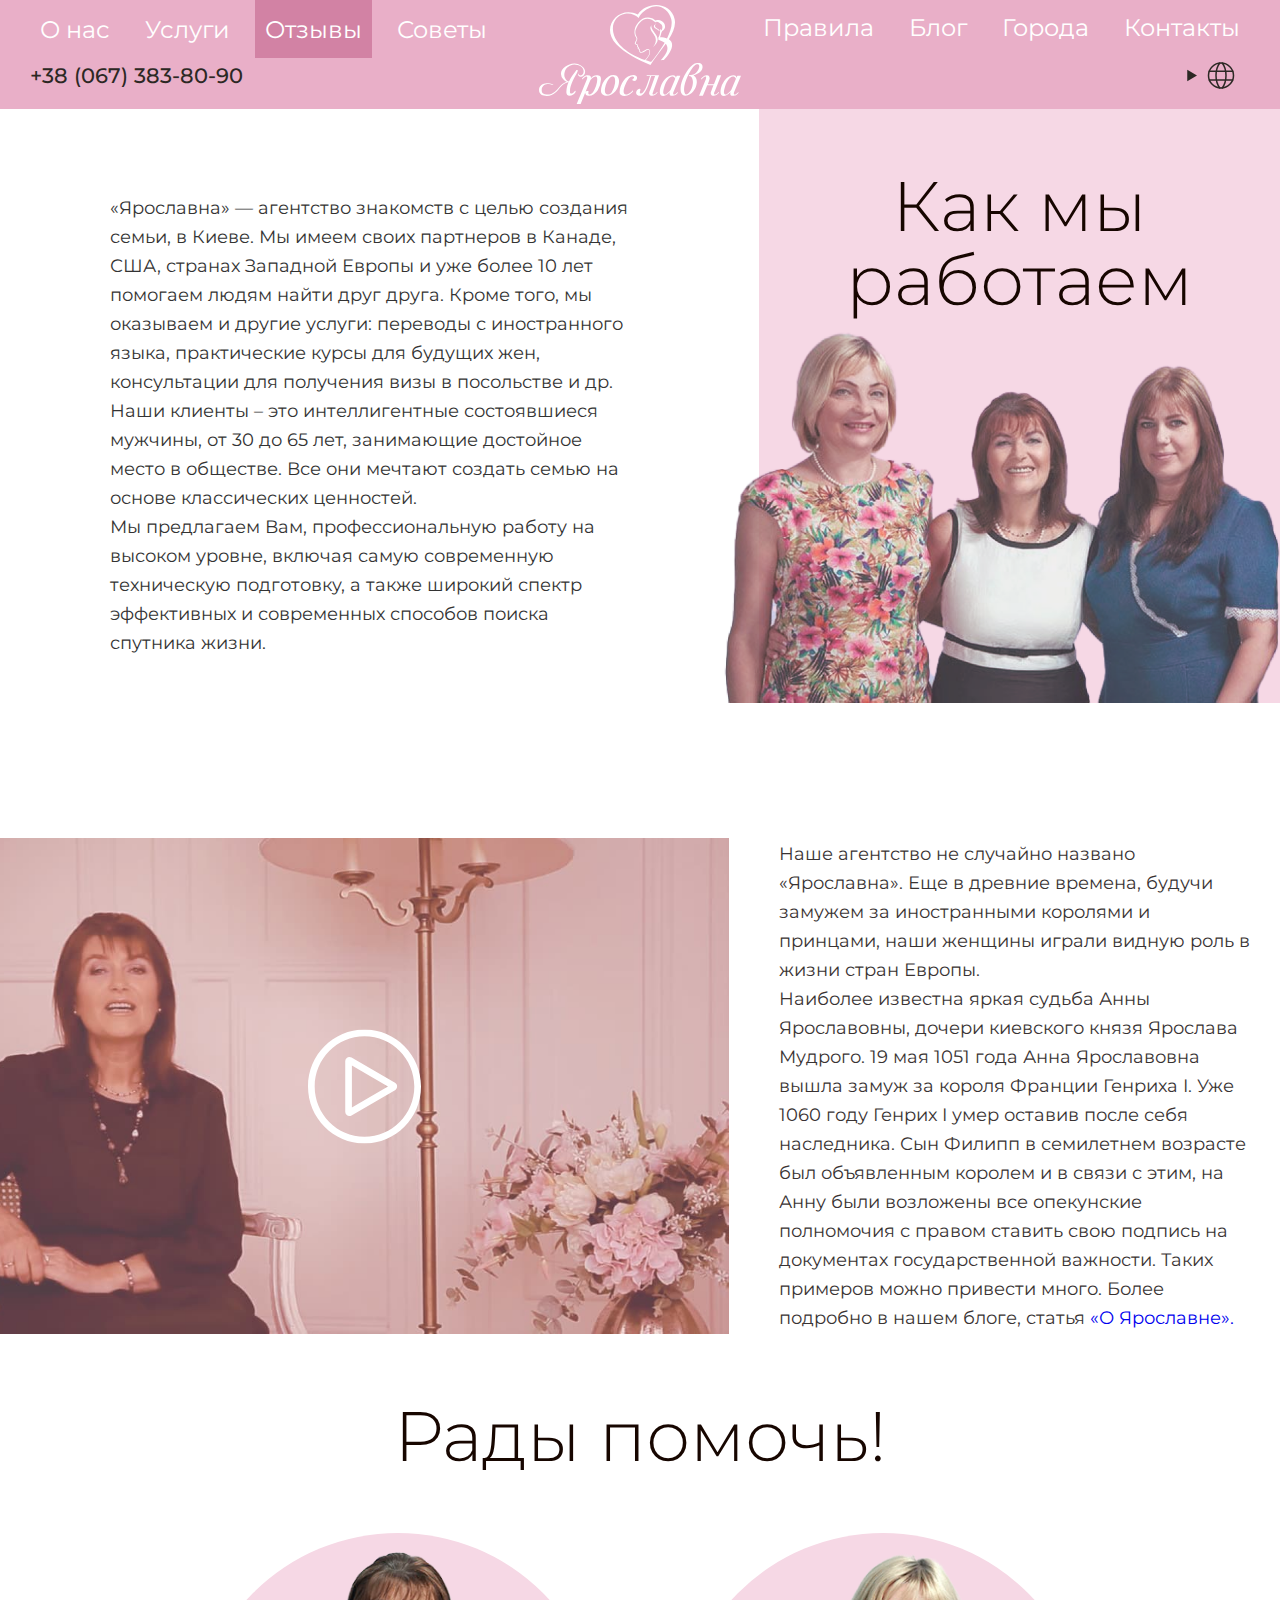
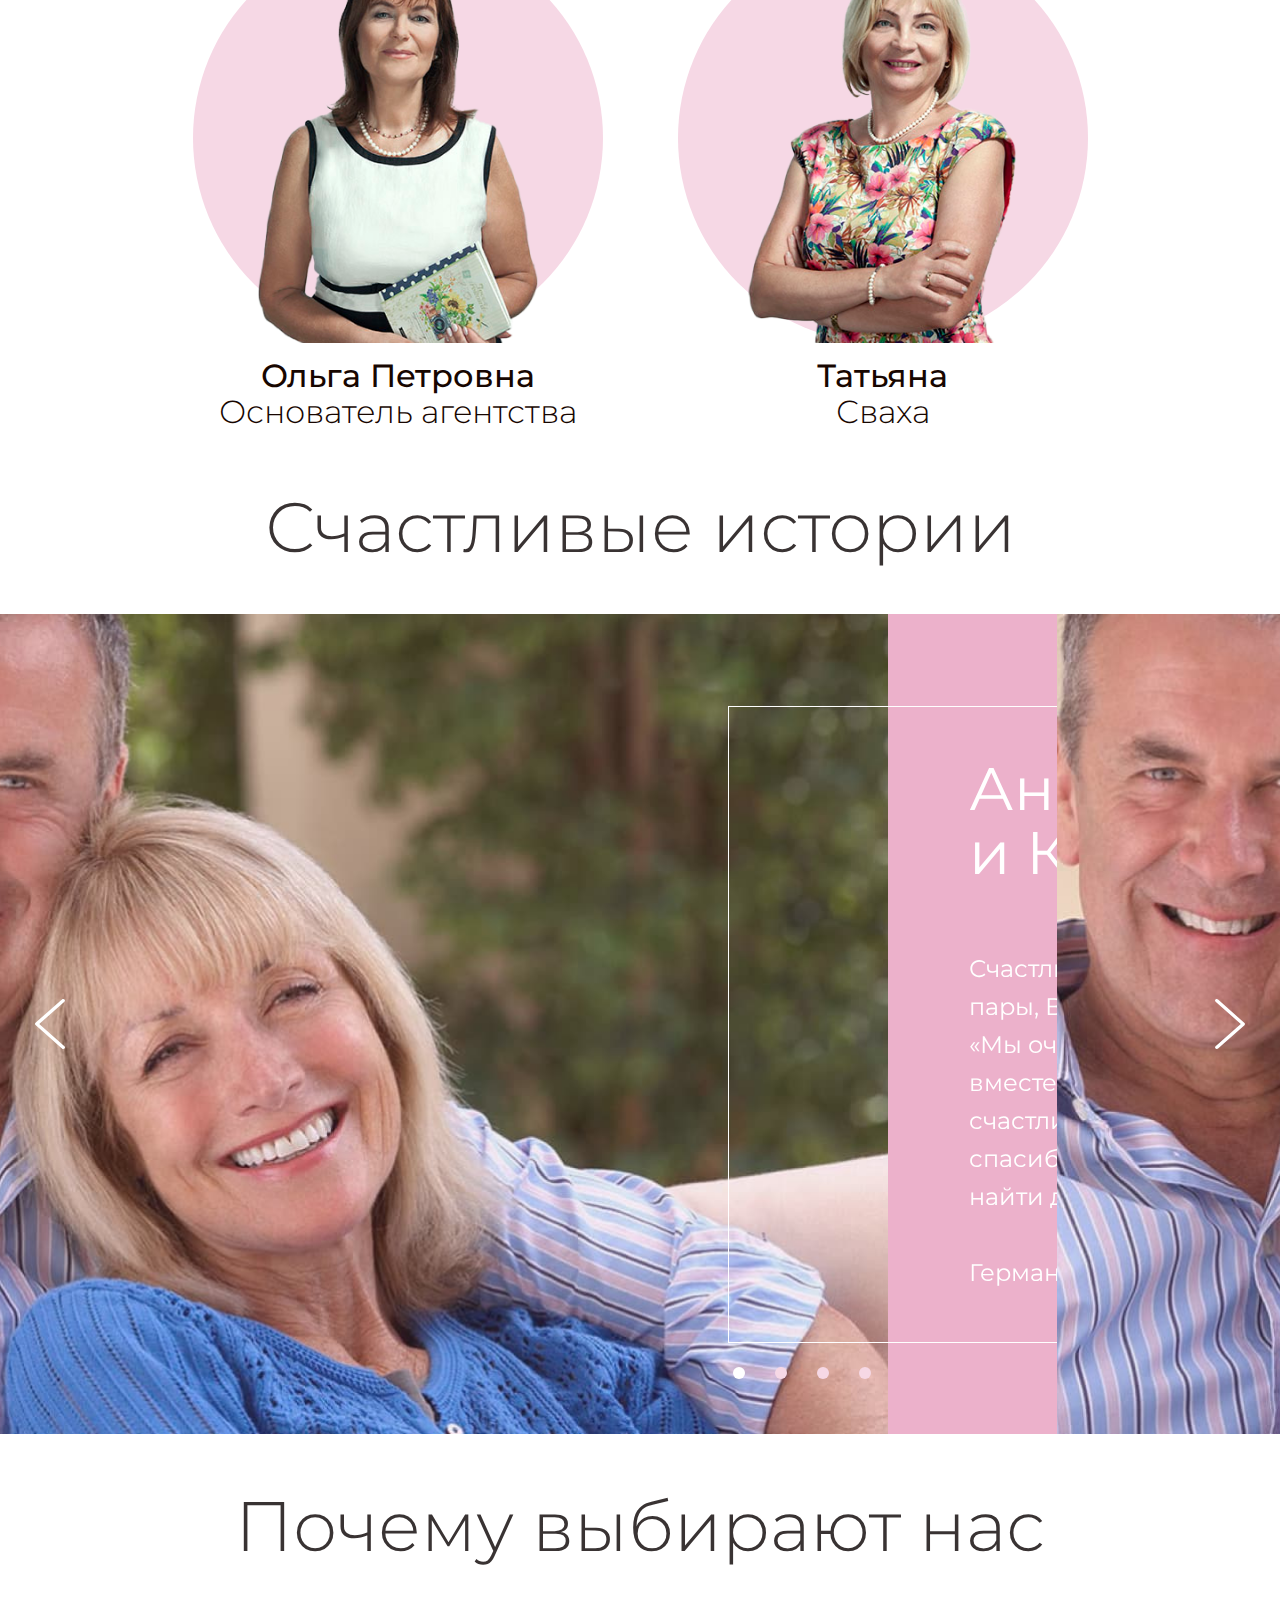
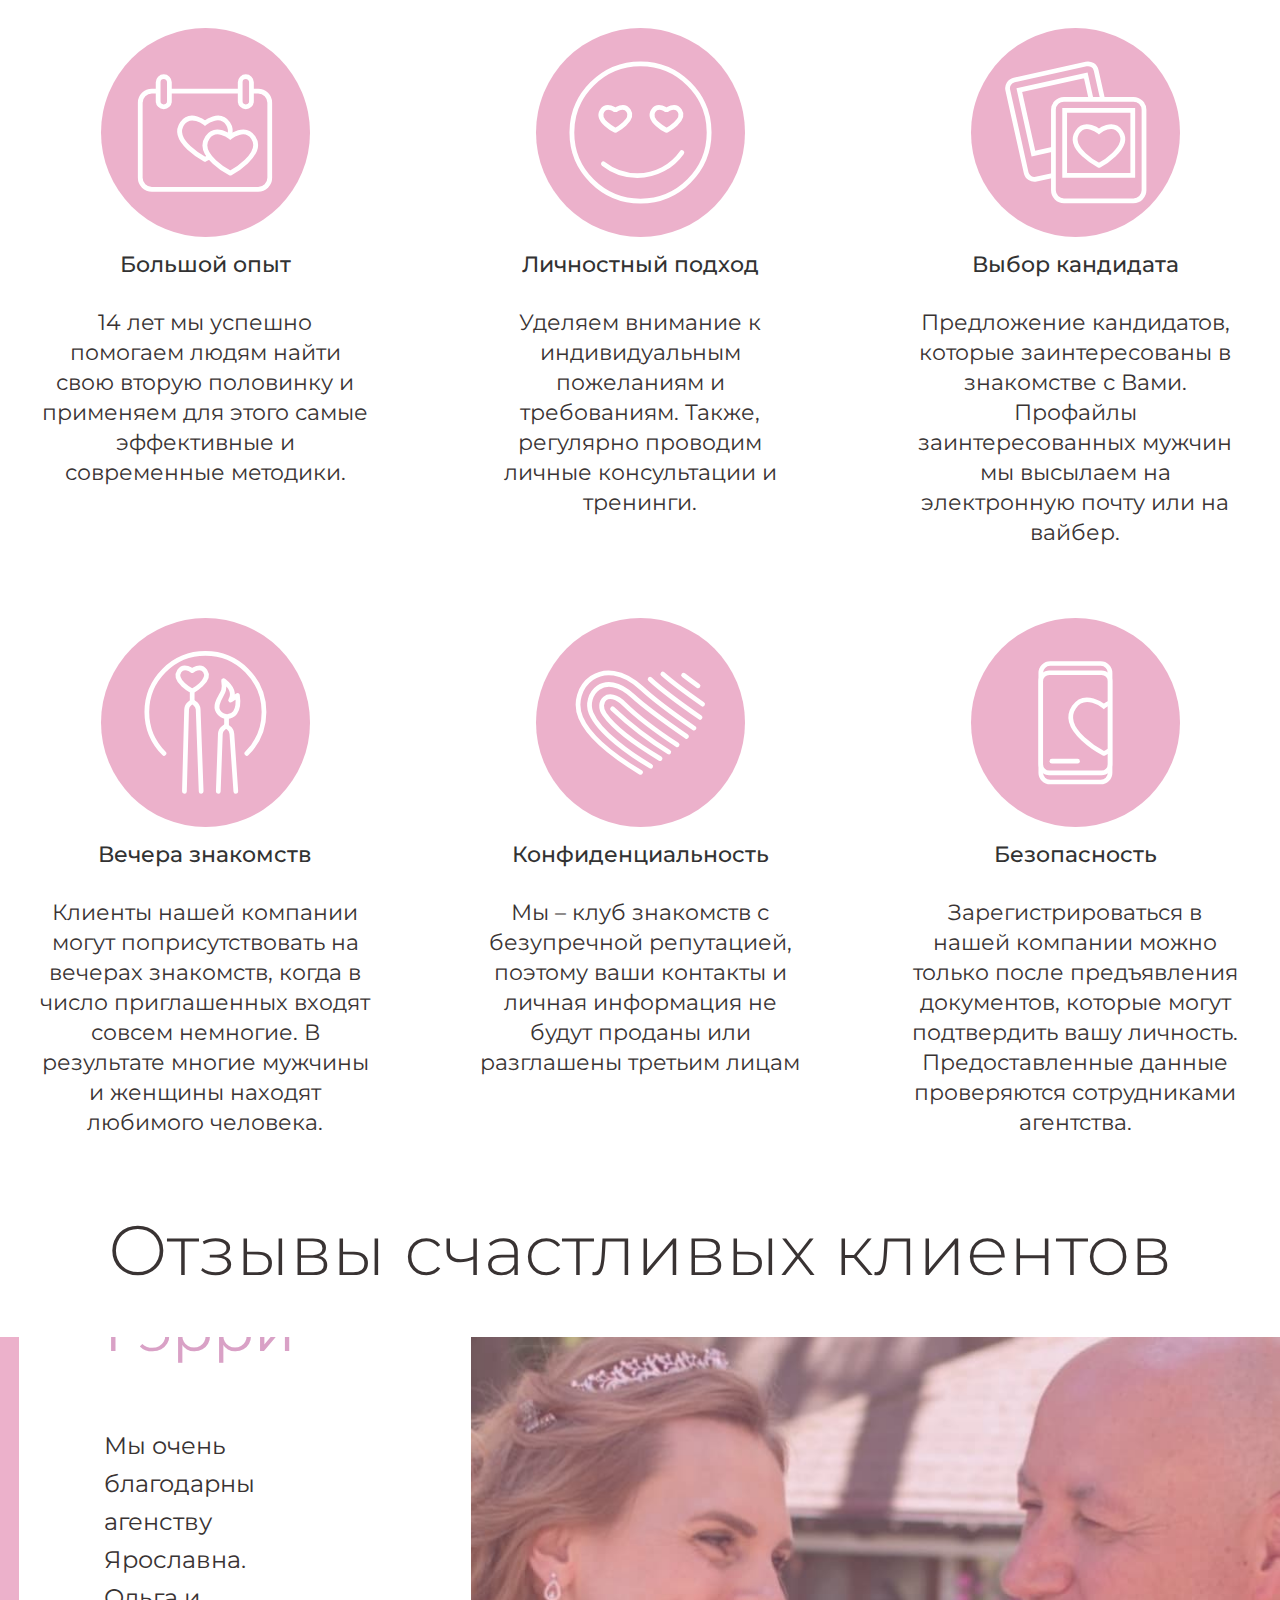
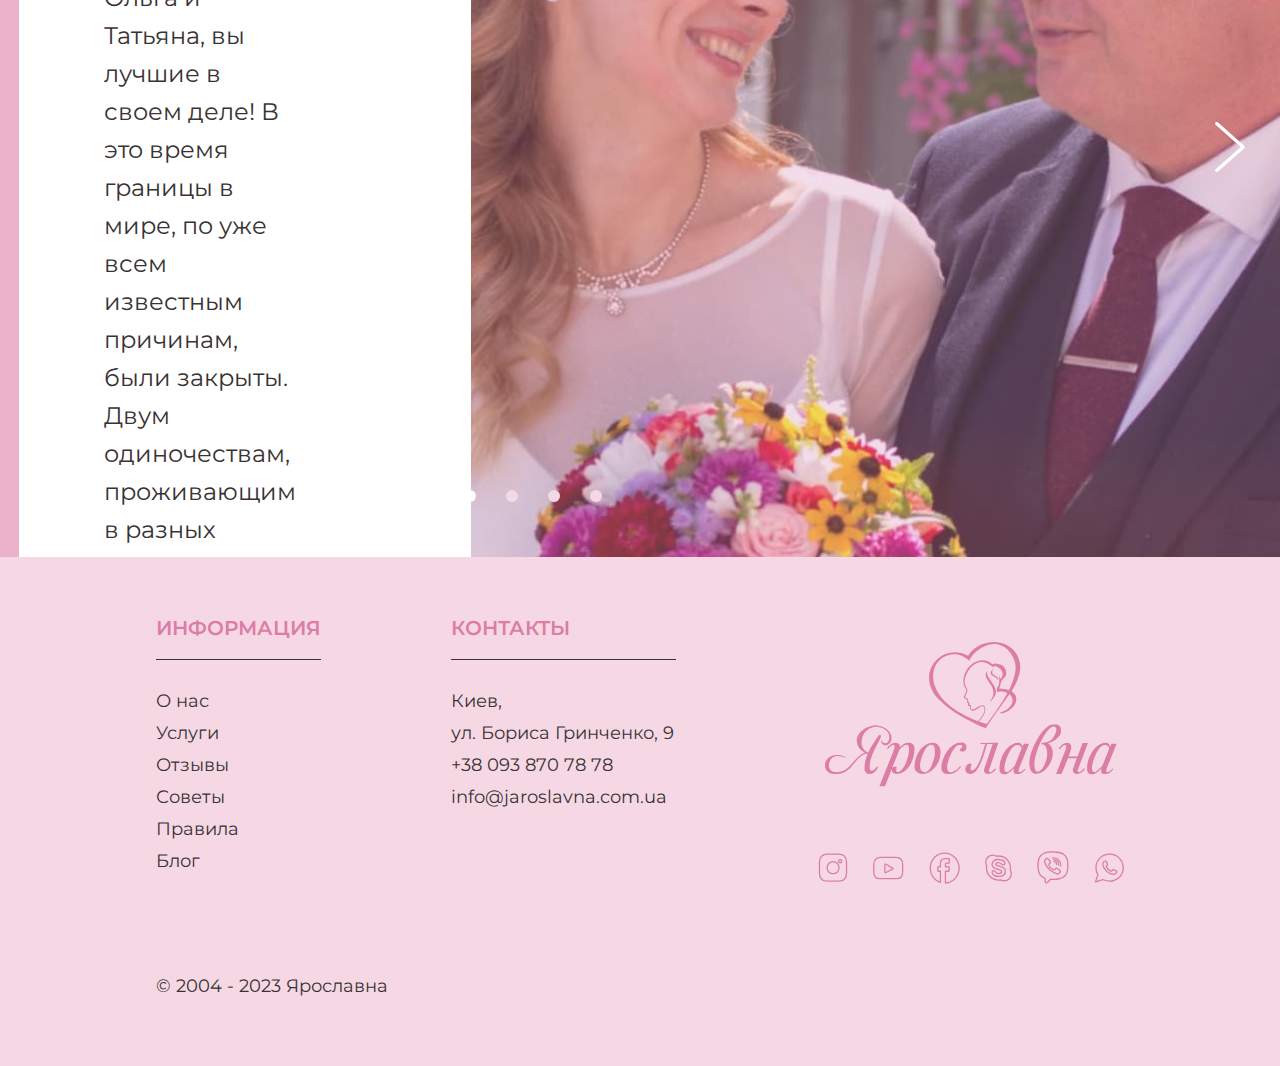
==== about.html @ 1efe4a93 "Add files via upload" ====
<!DOCTYPE html>
<html lang="en">

<head>
    <meta charset="UTF-8">
    <meta http-equiv="X-UA-Compatible" content="IE=edge">
    <meta name="viewport" content="width=device-width, initial-scale=1.0">
    <title>About</title>
    <link rel="preconnect" href="https://fonts.googleapis.com">
    <link rel="preconnect" href="https://fonts.gstatic.com" crossorigin>
    <link href="https://fonts.googleapis.com/css2?family=Montserrat:wght@300;400;500;600&family=Open+Sans&display=swap"
        rel="stylesheet">
    <link rel="stylesheet" href="https://cdn.jsdelivr.net/npm/swiper@8/swiper-bundle.min.css" />
    <link rel="stylesheet" href="https://cdn.jsdelivr.net/npm/@fancyapps/ui@4.0/dist/fancybox.css" />
    <link rel="stylesheet" href="css/style.min.css">
    <link rel="icon" href="images/favicon.svg" type="image/x-icon">
</head>

<body>

    <header class="header">
        <div class="header__inner">
            <div class="header__wrapper">
                <a class="header__phone" href="tel:+380673838090">
                    +38 (067) 383-80-90
                </a>
                <nav class="header__menu menu">
                    <ul class="menu__list">
                        <li class="menu__list-item">
                            <a class="menu__list-link" href="#">
                                О нас
                            </a>
                        </li>
                        <li class="menu__list-item">
                            <a class="menu__list-link" href="#">
                                Услуги
                            </a>
                        </li>
                        <li class="menu__list-item menu__list-item--active">
                            <a class="menu__list-link" href="#">
                                Отзывы
                            </a>
                        </li>
                        <li class="menu__list-item">
                            <a class="menu__list-link" href="#">
                                Советы
                            </a>
                        </li>
                    </ul>
                </nav>
            </div>
            <a class="header__logo logo" href="#">
                <img class="logo__img" src="images/logo.svg" alt="logo">
            </a>
            <div class="header__wrapper">
                <nav class="header__menu menu">
                    <ul class="menu__list">
                        <li class="menu__list-item">
                            <a class="menu__list-link" href="#">
                                Правила
                            </a>
                        </li>
                        <li class="menu__list-item">
                            <a class="menu__list-link" href="#">
                                Блог
                            </a>
                        </li>
                        <li class="menu__list-item">
                            <a class="menu__list-link" href="#">
                                Города
                            </a>
                        </li>
                        <li class="menu__list-item">
                            <a class="menu__list-link" href="#">
                                Контакты
                            </a>
                        </li>
                    </ul>
                </nav>
                <div class="header__lang lang">
                    <div class="lang__top">
                        <svg width="10" height="13" viewBox="0 0 10 13" fill="none" xmlns="http://www.w3.org/2000/svg">
                            <path d="M10 6.5L0.249999 12.1292L0.249999 0.870834L10 6.5Z" fill="#2C2824" />
                        </svg>
                        <svg width="28" height="27" viewBox="0 0 28 27" fill="none" xmlns="http://www.w3.org/2000/svg">
                            <path
                                d="M26.5 13.5C26.5 6.59625 20.9038 1 14 0.999999C7.09625 0.999998 1.5 6.59625 1.5 13.5C1.5 20.4037 7.09625 26 14 26C20.9037 26 26.5 20.4037 26.5 13.5Z"
                                stroke="#2C2824" stroke-width="1.5" stroke-linecap="round" stroke-linejoin="round" />
                            <path
                                d="M12.7499 25.9375C12.7499 25.9375 8.9999 21 8.9999 13.5C8.9999 6 12.7499 1.0625 12.7499 1.0625M15.2499 1.0625C15.2499 1.0625 18.9999 6 18.9999 13.5C18.9999 21 15.2499 25.9375 15.2499 25.9375M25.7124 9.125L2.2874 9.125M25.7124 17.875L2.2874 17.875"
                                stroke="#2C2824" stroke-width="1.5" stroke-linecap="round" stroke-linejoin="round" />
                        </svg>
                    </div>
                </div>
                <button class="header__burger burger">
                    <span></span>
                    <span></span>
                    <span></span>
                </button>
            </div>
        </div>
    </header> 
    <div class="wrapper">
        <main class="main">
            <section class="main__work work">
                <div class="work__inner">
                    <p class="work__text">
                        «Ярославна» — агентство знакомств с целью создания семьи, в Киеве. Мы имеем своих партнеров в
                        Канаде, США, странах Западной Европы и уже более 10 лет помогаем людям найти друг друга. Кроме
                        того, мы оказываем и другие услуги: переводы с иностранного языка, практические курсы для
                        будущих жен, консультации для получения визы в посольстве и др. <br>
                        Наши клиенты – это интеллигентные состоявшиеся мужчины, от 30 до 65 лет, занимающие достойное
                        место в обществе. Все они мечтают создать семью на основе классических ценностей. <br>
                        Мы предлагаем Вам, профессиональную работу на высоком уровне, включая самую современную
                        техническую подготовку, а также широкий спектр эффективных и современных способов поиска
                        спутника жизни.
                    </p>
                    <div class="work__poster work-poster">
                        <h2 class="work-poster__title">
                            Как мы работаем
                        </h2>
                        <div class="work-poster__img">
                            <img class="work-poster__img-image" src="images/work-img.png" alt="img">
                        </div>
                    </div>
                </div>
            </section>
            <section class="main__video video short-video">
                <div class="video__inner">
                    <a class="video__view" data-fancybox
                        href="https://music.youtube.com/watch?v=Ywob-f2T7U4&list=RDAMVMQXDRPtufEbA">
                        <img class="video__view-img" src="images/video-img.jpg" alt="img">
                        <svg width="229" height="231" viewBox="0 0 229 231" fill="none"
                            xmlns="http://www.w3.org/2000/svg">
                            <g id="Layer_1" clip-path="url(#clip0_316_761)">
                                <path id="Vector"
                                    d="M114.5 0V0.0347857C51.2804 0.0347857 0 51.7205 0 115.517C0 179.314 51.2459 231 114.5 231C177.754 231 229 179.314 229 115.517C229 51.7205 177.72 0 114.5 0ZM114.5 217.306C58.8394 217.306 13.5487 171.627 13.5487 115.488C13.5487 59.3501 58.8394 13.6708 114.5 13.6708C170.161 13.6708 215.451 59.3501 215.451 115.488C215.451 171.627 170.161 217.306 114.5 217.306ZM176.334 108.027L88.2304 56.7296C86.845 55.918 85.3965 55.5585 83.9824 55.5585C79.539 55.5585 75.4519 59.1588 75.4519 64.1564V166.786C75.4519 171.818 79.539 175.389 83.9824 175.389C85.3965 175.389 86.845 175.03 88.2304 174.218L176.334 122.921C182.031 119.611 182.031 111.332 176.334 108.021V108.027ZM88.9719 158.054V72.9281L162.079 115.488L88.9719 158.049V158.054Z"
                                    fill="white" />
                            </g>
                            <defs>
                                <clipPath id="clip0_316_761">
                                    <rect width="229" height="231" fill="white" />
                                </clipPath>
                            </defs>
                        </svg>
                    </a>
                    <p class="video__text">
                        Наше агентство не случайно названо «Ярославна». Еще в древние времена, будучи замужем за
                        иностранными королями и принцами, наши женщины играли видную роль в жизни стран Европы. <br>
                        Наиболее известна яркая судьба Анны Ярославовны, дочери киевского князя Ярослава Мудрого. 19 мая
                        1051 года Анна Ярославовна вышла замуж за короля Франции Генриха I. Уже 1060 году Генрих I умер
                        оставив после себя наследника. Сын Филипп в семилетнем возрасте был объявленным королем и в
                        связи с этим, на Анну были возложены все опекунские полномочия с правом ставить свою подпись на
                        документах государственной важности.
                        Таких примеров можно привести много. Более подробно в нашем блоге, статья
                        <a href="#">
                            «О Ярославне».
                        </a>
                    </p>
                </div>
            </section> 
            <section class="main__team team">
                <h2 class="team__title">
                    Рады помочь!
                </h2>
                <div class="team__inner">
                    <div class="team__item team-item">
                        <div class="team-item__img">
                            <img class="team-item__img-image" src="images/team-img-1.png" alt="img">
                        </div>
                        <p class="team-item__text">
                            Ольга Петровна
                        </p>
                        <p class="team-item__subtext">
                            Основатель агентства
                        </p>
                    </div>
                    <div class="team__item team-item">
                        <div class="team-item__img">
                            <img class="team-item__img-image" src="images/team-img-2.png" alt="img">
                        </div>
                        <p class="team-item__text">
                            Татьяна
                        </p>
                        <p class="team-item__subtext">
                            Сваха
                        </p>
                    </div>
                </div>
            </section> 
            <section class="main__recalls recalls history-recalls">
                <h2 class="recalls__title">
                    Счастливые истории
                </h2>
                <div class="recalls__inner">
                    <div class="recalls__swiper recalls-swiper recalls-swiper2 swiper">
                        <div class="swiper-wrapper">
                            <div class="recalls-swiper__slide recalls-slide swiper-slide">
                                <div class="recalls-slide__img">
                                    <img class="recalls-slide__img-image" src="images/recalls-swiper-img-2.jpg"
                                        alt="img">
                                </div>
                                <div class="recalls-slide__box">
                                    <p class="recalls-slide__box-text">
                                        Анастасия и Карло
                                    </p>
                                    <p class="recalls-slide__box-subtext">
                                        Счастливый отзыв нашей пары, Великобритания «Мы очень счастливы вместе и
                                        чувствуем себя счастливыми с Сержем, спасибо, что помогли нам найти друг друга.»
                                        <br> <br>
                                        Германия
                                    </p>
                                </div>
                            </div>
                            <div class="recalls-swiper__slide recalls-slide swiper-slide">
                                <div class="recalls-slide__img">
                                    <img class="recalls-slide__img-image" src="images/recalls-swiper-img-2.jpg"
                                        alt="img">
                                </div>
                                <div class="recalls-slide__box">
                                    <p class="recalls-slide__box-text">
                                        Анастасия и Карло
                                    </p>
                                    <p class="recalls-slide__box-subtext">
                                        Счастливый отзыв нашей пары, Великобритания «Мы очень счастливы вместе и
                                        чувствуем себя счастливыми с Сержем, спасибо, что помогли нам найти друг друга.»
                                        <br> <br>
                                        Германия
                                    </p>
                                </div>
                            </div>
                            <div class="recalls-swiper__slide recalls-slide swiper-slide">
                                <div class="recalls-slide__img">
                                    <img class="recalls-slide__img-image" src="images/recalls-swiper-img-2.jpg"
                                        alt="img">
                                </div>
                                <div class="recalls-slide__box">
                                    <p class="recalls-slide__box-text">
                                        Анастасия и Карло
                                    </p>
                                    <p class="recalls-slide__box-subtext">
                                        Счастливый отзыв нашей пары, Великобритания «Мы очень счастливы вместе и
                                        чувствуем себя счастливыми с Сержем, спасибо, что помогли нам найти друг друга.»
                                        <br> <br>
                                        Германия
                                    </p>
                                </div>
                            </div>
                            <div class="recalls-swiper__slide recalls-slide swiper-slide">
                                <div class="recalls-slide__img">
                                    <img class="recalls-slide__img-image" src="images/recalls-swiper-img-2.jpg"
                                        alt="img">
                                </div>
                                <div class="recalls-slide__box">
                                    <p class="recalls-slide__box-text">
                                        Анастасия и Карло
                                    </p>
                                    <p class="recalls-slide__box-subtext">
                                        Счастливый отзыв нашей пары, Великобритания «Мы очень счастливы вместе и
                                        чувствуем себя счастливыми с Сержем, спасибо, что помогли нам найти друг друга.»
                                        <br> <br>
                                        Германия
                                    </p>
                                </div>
                            </div>
                        </div>
                        <div class="recalls-swiper__pagination recalls-swiper__pagination2  swiper-pagination"></div>
                        <div class="recalls-swiper__prev recalls-swiper__prev2">
                            <svg width="12" height="20" viewBox="0 0 12 20" fill="none"
                                xmlns="http://www.w3.org/2000/svg">
                                <g clip-path="url(#clip0_539_327)">
                                    <path
                                        d="M0.735343 20.0002C0.450095 20.0006 0.192518 19.8486 0.083349 19.6149C-0.0258197 19.3813 0.0345501 19.1124 0.236789 18.9341L10.3029 10.0124L0.236789 1.0908C0.0919014 0.977097 0.00688063 0.815243 0.000340568 0.643578C-0.00569641 0.471914 0.0687596 0.306046 0.205095 0.184321C0.341933 0.0625952 0.529079 -0.00384114 0.722262 0.00017179C0.915949 0.0046306 1.09857 0.0790928 1.22836 0.207061L11.7931 9.57057C11.9254 9.68739 11.9998 9.84657 11.9998 10.0124C11.9998 10.1783 11.9254 10.3375 11.7931 10.4543L1.22836 19.8178C1.09756 19.9342 0.920476 19.9993 0.735343 20.0002Z"
                                        fill="#fff" />
                                </g>
                                <defs>
                                    <clipPath id="clip0_539_327">
                                        <rect width="12" height="20" fill="white" />
                                    </clipPath>
                                </defs>
                            </svg>
                        </div>
                        <div class="recalls-swiper__next recalls-swiper__next2">
                            <svg width="12" height="20" viewBox="0 0 12 20" fill="none"
                                xmlns="http://www.w3.org/2000/svg">
                                <g clip-path="url(#clip0_539_327)">
                                    <path
                                        d="M0.735343 20.0002C0.450095 20.0006 0.192518 19.8486 0.083349 19.6149C-0.0258197 19.3813 0.0345501 19.1124 0.236789 18.9341L10.3029 10.0124L0.236789 1.0908C0.0919014 0.977097 0.00688063 0.815243 0.000340568 0.643578C-0.00569641 0.471914 0.0687596 0.306046 0.205095 0.184321C0.341933 0.0625952 0.529079 -0.00384114 0.722262 0.00017179C0.915949 0.0046306 1.09857 0.0790928 1.22836 0.207061L11.7931 9.57057C11.9254 9.68739 11.9998 9.84657 11.9998 10.0124C11.9998 10.1783 11.9254 10.3375 11.7931 10.4543L1.22836 19.8178C1.09756 19.9342 0.920476 19.9993 0.735343 20.0002Z"
                                        fill="#fff" />
                                </g>
                                <defs>
                                    <clipPath id="clip0_539_327">
                                        <rect width="12" height="20" fill="white" />
                                    </clipPath>
                                </defs>
                            </svg>
                        </div>
                    </div>
                </div>
            </section>
            <section class="main__advantages advantages">
                <h2 class="advantages__title">
                    Почему выбирают нас
                </h2>
                <div class="advantages__inner">
                    <div class="advantages__item advantages-item">
                        <div class="advantages-item__icon">
                            <svg width="143" height="124" viewBox="0 0 143 124" fill="none"
                                xmlns="http://www.w3.org/2000/svg">
                                <path
                                    d="M120.659 17.9385H127.361C134.111 17.9385 139.581 23.4092 139.581 30.1588V109.104C139.581 115.854 134.111 121.324 127.361 121.324H15.6344C8.8848 121.324 3.41406 115.854 3.41406 109.104V30.1588C3.41406 23.4092 8.8848 17.9385 15.6344 17.9385H22.3624"
                                    stroke="white" stroke-width="5" stroke-miterlimit="10"></path>
                                <path d="M34.1348 17.9385H108.528" stroke="white" stroke-width="5"
                                    stroke-miterlimit="10"></path>
                                <path
                                    d="M34.0619 8.72646C34.0619 5.45865 31.4133 2.80957 28.1462 2.80957C24.879 2.80957 22.2305 5.45865 22.2305 8.72646V28.5099C22.2305 31.7777 24.879 34.4268 28.1462 34.4268C31.4133 34.4268 34.0619 31.7777 34.0619 28.5099V8.72646Z"
                                    stroke="white" stroke-width="5" stroke-miterlimit="10"></path>
                                <path
                                    d="M120.341 8.72646C120.341 5.45865 117.693 2.80957 114.425 2.80957C111.158 2.80957 108.51 5.45865 108.51 8.72646V28.5099C108.51 31.7777 111.158 34.4268 114.425 34.4268C117.693 34.4268 120.341 31.7777 120.341 28.5099V8.72646Z"
                                    stroke="white" stroke-width="5" stroke-miterlimit="10"></path>
                                <path
                                    d="M98.2314 104.256C98.2314 104.256 134.339 84.6489 122.283 66.8195C113.479 53.7975 98.0716 66.1204 98.0716 66.1204C98.0716 66.1204 82.8046 53.8739 74.0199 66.8195C61.4918 85.2835 98.0716 104.256 98.0716 104.256H98.2314Z"
                                    stroke="white" stroke-width="5" stroke-miterlimit="10"></path>
                                <path
                                    d="M97.0951 65.405C98.7246 61.1057 98.6864 56.594 95.7089 52.1874C86.9051 39.1654 71.4974 51.4883 71.4974 51.4883C71.4974 51.4883 56.2303 39.2418 47.4457 52.1874C34.9176 70.6514 71.4974 89.6237 71.4974 89.6237H71.6572C71.6572 89.6237 73.4943 88.6264 76.2022 86.8752"
                                    stroke="white" stroke-width="5" stroke-miterlimit="10"></path>
                            </svg>
                        </div>
                        <h3 class="advantages-item__title">
                            Большой опыт
                        </h3>
                        <p class="advantages-item__text">
                            14 лет мы успешно помогаем людям найти свою вторую половинку и применяем для этого самые
                            эффективные и современные методики.
                        </p>
                    </div>
                    <div class="advantages__item advantages-item">
                        <div class="advantages-item__icon">
                            <svg width="149" height="149" viewBox="0 0 149 149" fill="none"
                                xmlns="http://www.w3.org/2000/svg">
                                <path
                                    d="M74.5 146C113.988 146 146 113.988 146 74.5C146 35.0116 113.988 3 74.5 3C35.0116 3 3 35.0116 3 74.5C3 113.988 35.0116 146 74.5 146Z"
                                    stroke="white" stroke-width="5" stroke-linecap="round" stroke-linejoin="bevel">
                                </path>
                                <path
                                    d="M117.578 95.373C107.469 109.854 90.4595 119.354 71.1804 119.354C57.7973 119.354 45.5112 114.776 35.8633 107.134"
                                    stroke="white" stroke-width="5" stroke-linecap="round" stroke-linejoin="bevel">
                                </path>
                                <path
                                    d="M48.3882 72.2792C48.3882 72.2792 68.8254 61.4472 62.0045 51.5991C57.0223 44.4052 48.295 51.2104 48.295 51.2104C48.295 51.2104 39.6524 44.4466 34.6787 51.5991C27.5867 61.8027 48.295 72.2792 48.295 72.2792H48.3882Z"
                                    stroke="white" stroke-width="5" stroke-linecap="round" stroke-linejoin="bevel">
                                </path>
                                <path
                                    d="M101.679 72.2792C101.679 72.2792 122.116 61.4472 115.296 51.5991C110.313 44.4052 101.586 51.2104 101.586 51.2104C101.586 51.2104 92.9435 44.4466 87.9697 51.5991C80.8777 61.8027 101.586 72.2792 101.586 72.2792H101.679Z"
                                    stroke="white" stroke-width="5" stroke-linecap="round" stroke-linejoin="bevel">
                                </path>
                            </svg>
                        </div>
                        <h3 class="advantages-item__title">
                            Личностный подход
                        </h3>
                        <p class="advantages-item__text">
                            Уделяем внимание к индивидуальным пожеланиям и требованиям. Также, регулярно проводим личные
                            консультации и тренинги.
                        </p>
                    </div>
                    <div class="advantages__item advantages-item">
                        <div class="advantages-item__icon">
                            <svg width="149" height="150" viewBox="0 0 149 150" fill="none"
                                xmlns="http://www.w3.org/2000/svg">
                                <path
                                    d="M99.2655 109.506C99.2655 109.506 133.059 91.1561 121.776 74.4671C113.535 62.2802 99.1152 73.811 99.1152 73.811C99.1152 73.811 84.8263 62.3494 76.6047 74.4671C64.8783 91.7502 99.1152 109.506 99.1152 109.506H99.2655Z"
                                    stroke="white" stroke-width="5" stroke-miterlimit="10"></path>
                                <path
                                    d="M135.292 40.1897H62.4141C56.3001 40.1897 51.3438 45.146 51.3438 51.26V135.671C51.3438 141.785 56.3001 146.742 62.4141 146.742H135.292C141.406 146.742 146.362 141.785 146.362 135.671V51.26C146.362 45.146 141.406 40.1897 135.292 40.1897Z"
                                    stroke="white" stroke-width="5" stroke-miterlimit="10"></path>
                                <path d="M134.576 51.7229H63.125V119.915H134.576V51.7229Z" stroke="white"
                                    stroke-width="5" stroke-miterlimit="10"></path>
                                <path
                                    d="M51.3882 119.915L33.3035 123.938C28.5318 124.999 23.8031 121.991 22.7414 117.219L3.44946 30.4912C2.38776 25.7195 5.39631 20.9908 10.168 19.9291L85.6394 3.13989C90.4111 2.07819 95.1399 5.08673 96.2016 9.85842L102.949 40.1897"
                                    stroke="white" stroke-width="5" stroke-miterlimit="10"></path>
                                <path
                                    d="M51.3423 92.4449L30.3398 97.1163L15.5332 30.5513L85.2786 15.0361L90.8758 40.1901"
                                    stroke="white" stroke-width="5" stroke-miterlimit="10"></path>
                            </svg>
                        </div>
                        <h3 class="advantages-item__title">
                            Выбор кандидата
                        </h3>
                        <p class="advantages-item__text">
                            Предложение кандидатов, которые заинтересованы в знакомстве с Вами. Профайлы
                            заинтересованных мужчин мы высылаем на электронную почту или на вайбер.
                        </p>
                    </div>
                    <div class="advantages__item advantages-item">
                        <div class="advantages-item__icon">
                            <svg width="130" height="152" viewBox="0 0 130 152" fill="none"
                                xmlns="http://www.w3.org/2000/svg">
                                <path
                                    d="M51.0195 42.7671C51.0195 42.7671 71.4245 31.6861 64.6117 21.611C59.6361 14.2517 50.929 21.2154 50.929 21.2154C50.929 21.2154 42.3006 14.2936 37.3368 21.611C30.2557 32.0466 50.929 42.7671 50.929 42.7671H51.0195Z"
                                    stroke="white" stroke-width="5" stroke-linecap="round" stroke-linejoin="round">
                                </path>
                                <path
                                    d="M42.7207 148.736L45.0475 62.0979C45.2152 59.7392 46.3501 57.5566 48.1841 56.0629L50.9317 53.8232L53.5552 55.6337C55.7111 57.1207 57.0689 59.5096 57.2416 62.1214L60.4117 148.736"
                                    stroke="white" stroke-width="5" stroke-linecap="round" stroke-linejoin="round">
                                </path>
                                <path d="M50.9297 52.7817V44.7686" stroke="white" stroke-width="5"
                                    stroke-linecap="round" stroke-linejoin="round"></path>
                                <path
                                    d="M78.5195 148.736L80.6871 87.9348C80.8547 85.5761 81.9897 83.3935 83.8236 81.8998L86.5712 79.6602L89.1948 81.4707C91.3506 82.9576 92.7085 85.3465 92.8812 87.9583L97.0437 148.736"
                                    stroke="white" stroke-width="5" stroke-linecap="round" stroke-linejoin="round">
                                </path>
                                <path
                                    d="M78.2977 64.12C73.6491 56.3499 82.8072 47.2605 84.1249 41.9178C85.1508 37.757 84.1249 31.7891 84.1249 31.7891C93.6837 39.3345 95.0868 46.5665 91.5479 52.3953L98.7631 47.3996C101.516 66.1383 92.9746 69.7359 87.8012 69.6705C84.7351 69.6319 80.8459 68.383 78.2961 64.12H78.2977Z"
                                    stroke="white" stroke-width="5" stroke-linecap="round" stroke-linejoin="round">
                                </path>
                                <path d="M87.2461 78.6189V70.6057" stroke="white" stroke-width="5"
                                    stroke-linecap="round" stroke-linejoin="round"></path>
                                <path
                                    d="M21.1352 108.695C9.93021 97.4915 3 82.0134 3 64.9159C3 30.7208 30.7208 3 64.9159 3C99.1109 3 126.83 30.7208 126.83 64.9142C126.83 82.0117 119.9 97.4898 108.695 108.695"
                                    stroke="white" stroke-width="5" stroke-linecap="round" stroke-linejoin="round">
                                </path>
                            </svg>
                        </div>
                        <h3 class="advantages-item__title">
                            Вечера знакомств
                        </h3>
                        <p class="advantages-item__text">
                            Клиенты нашей компании могут поприсутствовать на вечерах знакомств, когда в число
                            приглашенных входят совсем немногие. В результате многие мужчины и женщины находят любимого
                            человека.
                        </p>
                    </div>
                    <div class="advantages__item advantages-item">
                        <div class="advantages-item__icon">
                            <svg width="138" height="111" viewBox="0 0 138 111" fill="none"
                                xmlns="http://www.w3.org/2000/svg">
                                <path
                                    d="M107.704 79.0654C84.8778 64.0582 66.4492 50.2572 51.9123 36.0258C34.2224 18.7098 21.8297 34.0078 31.0052 46.9745C39.58 59.0916 61.2579 76.753 89.6951 93.6631"
                                    stroke="white" stroke-width="5" stroke-linecap="round" stroke-linejoin="round">
                                </path>
                                <path
                                    d="M117.652 70.2559C94.5237 54.2368 75.8779 41.3363 61.2295 27.7202C30.0927 -1.22584 8.83425 26.7802 16.7724 45.5893C25.4152 66.0633 58.0463 89.0235 79.7431 101.716"
                                    stroke="white" stroke-width="5" stroke-linecap="round" stroke-linejoin="round">
                                </path>
                                <path d="M129.809 16.7492C124.17 12.702 119.116 8.96809 114.527 5.42676" stroke="white"
                                    stroke-width="5" stroke-linecap="round" stroke-linejoin="round"></path>
                                <path d="M134.653 36.1207C116.706 23.6052 103.403 13.7816 92.5801 4.29395"
                                    stroke="white" stroke-width="5" stroke-linecap="round" stroke-linejoin="round">
                                </path>
                                <path d="M131.956 50.1139C108.848 34.108 92.3922 22.0362 79.1758 9.75098" stroke="white"
                                    stroke-width="5" stroke-linecap="round" stroke-linejoin="round"></path>
                                <path
                                    d="M125.432 61.443C101.831 45.1143 84.4228 32.4176 70.2996 19.2886C28.7386 -19.347 -7.51401 18.8167 5.80064 50.3603C15.2633 72.7768 46.1696 94.4854 68.9848 108.239"
                                    stroke="white" stroke-width="5" stroke-linecap="round" stroke-linejoin="round">
                                </path>
                                <path d="M39.4434 41.0596C52.0382 52.8898 69.9208 69.1241 98.8889 86.6156"
                                    stroke="white" stroke-width="5" stroke-linecap="round" stroke-linejoin="round">
                                </path>
                            </svg>
                        </div>
                        <h3 class="advantages-item__title">
                            Конфиденциальность
                        </h3>
                        <p class="advantages-item__text">
                            Мы – клуб знакомств с безупречной репутацией, поэтому ваши контакты и личная информация не
                            будут проданы или разглашены третьим лицам
                        </p>
                    </div>
                    <div class="advantages__item advantages-item">
                        <div class="advantages-item__icon">
                            <svg width="82" height="136" viewBox="0 0 82 136" fill="none"
                                xmlns="http://www.w3.org/2000/svg">
                                <path
                                    d="M78.8302 45.5193C74.728 47.4851 71.9538 49.7016 71.9538 49.7016C71.9538 49.7016 51.2587 33.1006 39.3515 50.6504C22.3693 75.6784 71.9538 101.394 71.9538 101.394H72.1705C72.1705 101.394 74.71 100.014 78.441 97.5992"
                                    stroke="white" stroke-width="5" stroke-miterlimit="10"></path>
                                <path
                                    d="M68.5939 3H13.2302C7.58023 3 3 7.58023 3 13.2302V122.353C3 128.003 7.58023 132.583 13.2302 132.583H68.5939C74.2439 132.583 78.8241 128.003 78.8241 122.353V13.2302C78.8241 7.58023 74.2439 3 68.5939 3Z"
                                    stroke="white" stroke-width="5" stroke-miterlimit="10"></path>
                                <path
                                    d="M69.4183 13.0293H12.4058C7.21112 13.0293 3 17.2404 3 22.4351V113.147C3 118.342 7.21112 122.553 12.4058 122.553H69.4183C74.613 122.553 78.8241 118.342 78.8241 113.147V22.4351C78.8241 17.2404 74.613 13.0293 69.4183 13.0293Z"
                                    stroke="white" stroke-width="5" stroke-miterlimit="10"></path>
                                <path d="M15.1699 109.716H43.2529" stroke="white" stroke-width="5"
                                    stroke-linecap="round" stroke-linejoin="round"></path>
                            </svg>
                        </div>
                        <h3 class="advantages-item__title">
                            Безопасность
                        </h3>
                        <p class="advantages-item__text">
                            Зарегистрироваться в нашей компании можно только после предъявления документов, которые
                            могут подтвердить вашу личность. Предоставленные данные проверяются сотрудниками агентства.
                        </p>
                    </div>
                </div>
            </section>
            <section class="main__recalls recalls">
                <h2 class="recalls__title">
                    Отзывы счастливых клиентов
                </h2>
                <div class="recalls__inner">
                    <div class="recalls__swiper recalls-swiper recalls-swiper1 recalls-swiper swiper">
                        <div class="swiper-wrapper">
                            <div class="recalls-swiper__slide recalls-slide swiper-slide">
                                <div class="recalls-slide__box">
                                    <p class="recalls-slide__box-text">
                                        Елена и Гэрри
                                    </p>
                                    <p class="recalls-slide__box-subtext">
                                        Мы очень благодарны агенству Ярославна. Ольга и Татьяна, вы лучшие в своем деле!
                                        В это время границы в мире, по уже всем известным причинам, были закрыты. Двум
                                        одиночествам, проживающим в разных странах, встретиться лично в реальной жизни
                                    </p>
                                </div>
                                <div class="recalls-slide__img">
                                    <img class="recalls-slide__img-image" src="images/recalls-swiper-img.jpg" alt="img">
                                </div>
                            </div>
                            <div class="recalls-swiper__slide recalls-slide swiper-slide">
                                <div class="recalls-slide__box">
                                    <p class="recalls-slide__box-text">
                                        Елена и Гэрри
                                    </p>
                                    <p class="recalls-slide__box-subtext">
                                        Мы очень благодарны агенству Ярославна. Ольга и Татьяна, вы лучшие в своем деле!
                                        В это время границы в мире, по уже всем известным причинам, были закрыты. Двум
                                        одиночествам, проживающим в разных странах, встретиться лично в реальной жизни
                                    </p>
                                </div>
                                <div class="recalls-slide__img">
                                    <img class="recalls-slide__img-image" src="images/recalls-swiper-img.jpg" alt="img">
                                </div>
                            </div>
                            <div class="recalls-swiper__slide recalls-slide swiper-slide">
                                <div class="recalls-slide__box">
                                    <p class="recalls-slide__box-text">
                                        Елена и Гэрри
                                    </p>
                                    <p class="recalls-slide__box-subtext">
                                        Мы очень благодарны агенству Ярославна. Ольга и Татьяна, вы лучшие в своем деле!
                                        В это время границы в мире, по уже всем известным причинам, были закрыты. Двум
                                        одиночествам, проживающим в разных странах, встретиться лично в реальной жизни
                                    </p>
                                </div>
                                <div class="recalls-slide__img">
                                    <img class="recalls-slide__img-image" src="images/recalls-swiper-img.jpg" alt="img">
                                </div>
                            </div>
                            <div class="recalls-swiper__slide recalls-slide swiper-slide">
                                <div class="recalls-slide__box">
                                    <p class="recalls-slide__box-text">
                                        Елена и Гэрри
                                    </p>
                                    <p class="recalls-slide__box-subtext">
                                        Мы очень благодарны агенству Ярославна. Ольга и Татьяна, вы лучшие в своем деле!
                                        В это время границы в мире, по уже всем известным причинам, были закрыты. Двум
                                        одиночествам, проживающим в разных странах, встретиться лично в реальной жизни
                                    </p>
                                </div>
                                <div class="recalls-slide__img">
                                    <img class="recalls-slide__img-image" src="images/recalls-swiper-img.jpg" alt="img">
                                </div>
                            </div>
                        </div>
                        <div class="recalls-swiper__pagination recalls-swiper__pagination1 swiper-pagination"></div>
                        <div class="recalls-swiper__prev recalls-swiper__prev1">
                            <svg width="12" height="20" viewBox="0 0 12 20" fill="none"
                                xmlns="http://www.w3.org/2000/svg">
                                <g clip-path="url(#clip0_539_327)">
                                    <path
                                        d="M0.735343 20.0002C0.450095 20.0006 0.192518 19.8486 0.083349 19.6149C-0.0258197 19.3813 0.0345501 19.1124 0.236789 18.9341L10.3029 10.0124L0.236789 1.0908C0.0919014 0.977097 0.00688063 0.815243 0.000340568 0.643578C-0.00569641 0.471914 0.0687596 0.306046 0.205095 0.184321C0.341933 0.0625952 0.529079 -0.00384114 0.722262 0.00017179C0.915949 0.0046306 1.09857 0.0790928 1.22836 0.207061L11.7931 9.57057C11.9254 9.68739 11.9998 9.84657 11.9998 10.0124C11.9998 10.1783 11.9254 10.3375 11.7931 10.4543L1.22836 19.8178C1.09756 19.9342 0.920476 19.9993 0.735343 20.0002Z"
                                        fill="#fff" />
                                </g>
                                <defs>
                                    <clipPath id="clip0_539_327">
                                        <rect width="12" height="20" fill="white" />
                                    </clipPath>
                                </defs>
                            </svg>
                        </div>
                        <div class="recalls-swiper__next recalls-swiper__next1">
                            <svg width="12" height="20" viewBox="0 0 12 20" fill="none"
                                xmlns="http://www.w3.org/2000/svg">
                                <g clip-path="url(#clip0_539_327)">
                                    <path
                                        d="M0.735343 20.0002C0.450095 20.0006 0.192518 19.8486 0.083349 19.6149C-0.0258197 19.3813 0.0345501 19.1124 0.236789 18.9341L10.3029 10.0124L0.236789 1.0908C0.0919014 0.977097 0.00688063 0.815243 0.000340568 0.643578C-0.00569641 0.471914 0.0687596 0.306046 0.205095 0.184321C0.341933 0.0625952 0.529079 -0.00384114 0.722262 0.00017179C0.915949 0.0046306 1.09857 0.0790928 1.22836 0.207061L11.7931 9.57057C11.9254 9.68739 11.9998 9.84657 11.9998 10.0124C11.9998 10.1783 11.9254 10.3375 11.7931 10.4543L1.22836 19.8178C1.09756 19.9342 0.920476 19.9993 0.735343 20.0002Z"
                                        fill="#fff" />
                                </g>
                                <defs>
                                    <clipPath id="clip0_539_327">
                                        <rect width="12" height="20" fill="white" />
                                    </clipPath>
                                </defs>
                            </svg>
                        </div>
                    </div>
                </div>
            </section> 
        </main>
        <footer class="footer">
            <div class="footer__inner">
                <nav class="footer__menu footer-menu">
                    <ul class="footer-menu__list">
                        <li class="footer-menu__list-item">
                            <h3 class="footer-menu__list-title">
                                Информация
                            </h3>
                        </li>
                        <li class="footer-menu__list-item">
                            <a class="footer-menu__list-link" href="#">
                                О нас
                            </a>
                        </li>
                        <li class="footer-menu__list-item">
                            <a class="footer-menu__list-link" href="#">
                                Услуги
                            </a>
                        </li>
                        <li class="footer-menu__list-item">
                            <a class="footer-menu__list-link" href="#">
                                Отзывы
                            </a>
                        </li>
                        <li class="footer-menu__list-item">
                            <a class="footer-menu__list-link" href="#">
                                Советы
                            </a>
                        </li>
                        <li class="footer-menu__list-item">
                            <a class="footer-menu__list-link" href="#">
                                Правила
                            </a>
                        </li>
                        <li class="footer-menu__list-item">
                            <a class="footer-menu__list-link" href="#">
                                Блог
                            </a>
                        </li>
                    </ul>
                    <ul class="footer-menu__list">
                        <li class="footer-menu__list-item">
                            <h3 class="footer-menu__list-title">
                                Контакты
                            </h3>
                        </li>
                        <li class="footer-menu__list-item">
                            <a class="footer-menu__list-link" href="#">
                                Киев, <br>
                                ул. Бориса Гринченко, 9
                                +38 093 870 78 78
                                info@jaroslavna.com.ua
                            </a>
                        </li>
                    </ul>
                </nav>
                <div class="footer__wrapper">
                    <a class="footer__logo logo" href="#">
                        <img class="logo__img" src="images/footer-logo.svg" alt="logo">
                    </a>
                    <div class="footer__socials socials">
                        <ul class="socials__list">
                            <li class="socials__list-item">
                                <a class="socials__list-link" href="#">
                                    <svg width="30" height="29" viewBox="0 0 30 29" fill="none"
                                        xmlns="http://www.w3.org/2000/svg">
                                        <path
                                            d="M22.1162 6.57153C21.2376 6.57153 20.5276 7.28159 20.5276 8.16013C20.5276 9.03867 21.2376 9.74271 22.1162 9.74271C22.9947 9.74271 23.7048 9.03266 23.7048 8.16013C23.7048 7.28761 22.9947 6.57153 22.1162 6.57153Z"
                                            stroke="#DC7DA6" stroke-width="1.3" stroke-miterlimit="10"
                                            stroke-linecap="round" />
                                        <path
                                            d="M15.0639 8.66553C11.7483 8.66553 9.05249 11.3613 9.05249 14.6769C9.05249 17.9925 11.7483 20.6883 15.0639 20.6883C18.3795 20.6883 21.0753 17.9925 21.0753 14.6769C21.0753 11.3613 18.3795 8.66553 15.0639 8.66553Z"
                                            stroke="#DC7DA6" stroke-width="1.3" stroke-miterlimit="10"
                                            stroke-linecap="round" />
                                        <path
                                            d="M20.4132 28.2043H9.61195C4.23238 28.2043 1.48242 25.4543 1.48242 20.0747V9.26747C1.48242 3.8879 4.23238 1.13794 9.61195 1.13794H20.4132C25.7928 1.13794 28.5427 3.8879 28.5427 9.26747V20.0747C28.5427 25.4543 25.7928 28.2043 20.4132 28.2043Z"
                                            stroke="#DC7DA6" stroke-width="1.3" stroke-miterlimit="10"
                                            stroke-linecap="round" />
                                    </svg>
                                </a>
                            </li>
                            <li class="socials__list-item">
                                <a class="socials__list-link" href="#">
                                    <svg width="31" height="24" viewBox="0 0 31 24" fill="none"
                                        xmlns="http://www.w3.org/2000/svg">
                                        <path
                                            d="M29.6546 8.53913C29.6546 4.2788 27.4884 1.34497 23.2801 1.34497H7.29087C3.08846 1.34497 0.79248 4.2788 0.79248 8.53913V15.9245C0.79248 20.1788 3.08846 22.7243 7.29087 22.7243H23.2801C27.4825 22.7243 29.6546 20.1848 29.6546 15.9245V8.53913ZM19.9099 12.8771L12.9748 16.4921C12.2842 16.8865 11.8769 16.4384 11.8769 16.1097V8.62876C11.8769 8.30012 12.1307 7.83405 12.9807 8.25829L19.8686 12.0944C20.1637 12.2617 20.2109 12.7218 19.9158 12.8831L19.9099 12.8771Z"
                                            stroke="#DC7DA6" stroke-width="1.3" stroke-miterlimit="10"
                                            stroke-linecap="round" />
                                    </svg>
                                </a>
                            </li>
                            <li class="socials__list-item">
                                <a class="socials__list-link" href="#">
                                    <svg width="31" height="32" viewBox="0 0 31 32" fill="none"
                                        xmlns="http://www.w3.org/2000/svg">
                                        <path fill-rule="evenodd" clip-rule="evenodd"
                                            d="M15.6722 1.06909C7.70383 1.06909 1.24121 7.77924 1.24121 16.0529C1.24121 22.7873 5.52423 28.4815 11.4127 30.3674V19.2711H9.21549C9.04557 19.2711 8.91081 19.1311 8.91081 18.9486V15.189C8.91081 15.0126 9.04557 14.8666 9.21549 14.8666H11.4127V11.2408C11.4127 8.71611 13.3872 6.66595 15.8187 6.66595H19.967C20.1369 6.66595 20.2717 6.81196 20.2717 6.98838V10.748C20.2717 10.9244 20.131 11.0704 19.967 11.0704H17.512C16.9085 11.0704 16.4222 11.5754 16.4222 12.202V14.8666H19.9143C20.0959 14.8666 20.2365 15.0247 20.2248 15.2133L19.9201 18.973C19.9084 19.1372 19.7736 19.265 19.6154 19.265H16.4281V31.0001C24.0449 30.5925 30.1033 24.0527 30.1033 16.0407C30.1033 8.02867 23.6407 1.06909 15.6722 1.06909Z"
                                            stroke="#DC7DA6" stroke-width="1.3" stroke-linecap="round"
                                            stroke-linejoin="round" />
                                    </svg>
                                </a>
                            </li>
                            <li class="socials__list-item">
                                <a class="socials__list-link" href="#">
                                    <svg width="27" height="28" viewBox="0 0 27 28" fill="none"
                                        xmlns="http://www.w3.org/2000/svg">
                                        <path
                                            d="M1.54599 14.0435C1.54599 20.6797 6.9023 26.0666 13.5141 26.0666C14.2826 26.0666 15.0277 25.9899 15.7552 25.8544C16.8053 26.4909 18.0432 26.8622 19.3632 26.8622C23.2177 26.8622 26.3446 23.7209 26.3446 19.8428C26.3446 18.4873 25.9574 17.2201 25.2945 16.1416C25.4118 15.4579 25.4764 14.7625 25.4764 14.0435C25.4764 7.40129 20.12 2.02036 13.5082 2.02036C12.7573 2.02036 12.0181 2.09108 11.3024 2.22664C10.2463 1.57833 9.0026 1.20703 7.67672 1.20703C3.81642 1.20703 0.689453 4.34836 0.689453 8.2264C0.689453 9.57605 1.07078 10.8373 1.72786 11.9099C1.60466 12.5995 1.53426 13.3185 1.53426 14.0435H1.54599ZM13.6432 5.50352C17.5035 5.73337 19.7622 7.43665 19.9851 9.02794C20.0907 10.0652 19.4043 10.8786 18.2075 10.8786C16.4651 10.8786 16.2832 8.53876 13.2794 8.53876C11.9242 8.53876 10.7802 9.10456 10.7802 10.3304C10.7802 12.9001 20.4134 11.409 20.4134 17.061C20.4134 20.3202 17.8144 22.4537 13.9424 22.4537C10.5338 22.4537 7.10765 20.9037 7.12525 18.228C7.12525 17.4205 7.72951 16.6838 8.52739 16.6838C10.5338 16.6838 10.5162 19.6778 13.7136 19.6778C15.9547 19.6778 16.7173 18.4519 16.7173 17.5915C16.7173 14.4973 7.03138 16.395 7.03138 10.578C7.03138 7.43075 9.60687 5.26188 13.649 5.49763L13.6432 5.50352Z"
                                            stroke="#DC7DA6" stroke-width="1.3" stroke-miterlimit="10"
                                            stroke-linecap="round" />
                                    </svg>
                                </a>
                            </li>
                            <li class="socials__list-item">
                                <a class="socials__list-link" href="#">
                                    <svg width="32" height="33" viewBox="0 0 32 33" fill="none"
                                        xmlns="http://www.w3.org/2000/svg">
                                        <path
                                            d="M15.6742 6.55555C17.9886 6.57346 19.9568 7.33746 21.524 8.83563C23.0912 10.3398 23.8931 12.405 23.9113 14.9894M16.4032 8.59091C18.1041 8.71625 19.4526 9.30119 20.4124 10.3278C21.3782 11.3604 21.846 12.6616 21.8156 14.1956M17.0046 10.6979C18.7237 10.7874 19.6773 11.7544 19.7685 13.4913M17.0653 18.7617C17.0653 18.7617 17.6242 18.8095 17.9279 18.4454L18.5171 17.7172C18.8026 17.3531 19.489 17.1263 20.1572 17.4904C21.0441 17.9858 22.1983 18.7617 22.9819 19.4839C23.4132 19.8421 23.5165 20.3733 23.2188 20.9343V20.9463C22.909 21.4715 22.502 21.9669 21.9917 22.4265H21.9796C21.4025 22.91 20.7343 23.1846 20.0236 22.9578L20.0115 22.9399C18.7358 22.5817 15.6682 21.0478 13.7122 19.5197C10.517 17.0427 8.24509 12.9541 7.61334 10.7635L7.59512 10.7516C7.36428 10.0473 7.64371 9.39669 8.1236 8.82966L8.13574 8.81772C8.60348 8.31038 9.10767 7.91047 9.64223 7.61203H9.65437C10.2254 7.31956 10.7599 7.41506 11.1305 7.84481C11.6104 8.33425 12.5216 9.5101 13.1533 10.6203C13.5239 11.2769 13.293 11.9573 12.9286 12.2319L12.1875 12.8108C11.8169 13.1093 11.8655 13.6584 11.8655 13.6584C11.8655 13.6584 12.965 17.7351 17.0653 18.7617ZM27.477 4.02479C26.6934 3.31451 23.5225 1.05831 16.4639 1.0225C16.4639 1.0225 8.14183 0.527087 4.08404 4.18595C1.82431 6.40633 1.02855 9.65335 0.949577 13.6763C0.864534 17.7052 0.75519 25.2498 8.16004 27.2971H8.16612V30.4187C8.16612 30.4187 8.11751 31.6841 8.96795 31.9408C9.99454 32.2512 10.5959 31.2902 11.5739 30.2576C12.1085 29.6905 12.8496 28.8549 13.4084 28.2163C18.4746 28.6341 22.3623 27.6791 22.8057 27.5358C23.8263 27.2075 29.6153 26.4793 30.5568 18.9348C31.5288 11.1575 30.0891 6.23324 27.4831 4.01285L27.477 4.02479Z"
                                            stroke="#DC7DA6" stroke-width="1.3" stroke-linecap="round"
                                            stroke-linejoin="round" />
                                    </svg>
                                </a>
                            </li>
                            <li class="socials__list-item">
                                <a class="socials__list-link" href="#">
                                    <svg width="30" height="30" viewBox="0 0 30 30" fill="none"
                                        xmlns="http://www.w3.org/2000/svg">
                                        <path fill-rule="evenodd" clip-rule="evenodd"
                                            d="M21.99 17.7595C21.6493 17.5724 19.9704 16.6731 19.6541 16.5464C19.3378 16.4196 19.1127 16.3532 18.8633 16.6912C18.62 17.0292 17.9204 17.7776 17.7136 18.0009C17.5007 18.2242 17.3 18.2423 16.9533 18.0613C16.6126 17.8742 15.5055 17.4698 14.222 16.2446C13.2244 15.291 12.5674 14.1322 12.3728 13.7821C12.1781 13.4321 12.3728 13.251 12.5553 13.082C12.7195 12.9311 12.9202 12.6897 13.1027 12.4966C13.2852 12.3035 13.3461 12.1586 13.4738 11.9353C13.6015 11.712 13.5468 11.5068 13.4677 11.3318C13.3886 11.1567 12.756 9.43061 12.4884 8.7305C12.2572 8.10885 11.7645 8.07264 11.0649 8.07264C10.8277 8.07264 10.4506 8.13299 10.1221 8.47097C9.78752 8.80292 8.85682 9.60563 8.79599 11.3076C8.72907 13.0096 9.92134 14.6935 10.0856 14.9349C10.2498 15.1703 12.3484 18.8579 15.834 20.3728C20.5118 22.4068 22.0082 20.7832 22.3975 19.8357C22.7199 19.039 22.7442 18.3449 22.6591 18.2001C22.58 18.0492 22.3489 17.9587 22.0082 17.7716L21.99 17.7595ZM15.5907 1.14397C8.05995 1.14397 1.95264 7.20354 1.95264 14.6814C1.95264 17.2404 2.67043 19.6305 3.91136 21.6704L1.44775 28.931L9.00281 26.5289C10.9554 27.6033 13.2061 28.2128 15.5968 28.2128C23.1336 28.2128 29.2409 22.1533 29.2409 14.6754C29.2409 7.1975 23.1336 1.13794 15.5968 1.13794L15.5907 1.14397Z"
                                            stroke="#DC7DA6" stroke-width="1.3" stroke-linecap="round"
                                            stroke-linejoin="round" />
                                    </svg>
                                </a>
                            </li>
                        </ul>
                    </div>
                </div>
            </div>
            <p class="footer__copy">
                © 2004 - 2023 Ярославна
            </p>
        </footer> 
    </div>

    <script src="https://ajax.googleapis.com/ajax/libs/jquery/3.6.3/jquery.min.js"></script>
    <script src="https://cdn.jsdelivr.net/npm/@fancyapps/ui@4.0/dist/fancybox.umd.js"></script>
    <script src="https://cdn.jsdelivr.net/npm/swiper@8/swiper-bundle.min.js"></script>
    <script src="js/main.min.js"></script>
</body>

</html>
---- css/style.min.css ----
*{padding:0;margin:0;border:0}*,*:before,*:after{-webkit-box-sizing:border-box;box-sizing:border-box}:focus,:active{outline:none}a:focus,a:active{outline:none}nav,footer,header,aside{display:block}html,body{height:100%;width:100%;font-size:100%;line-height:1;font-size:14px;-ms-text-size-adjust:100%;-moz-text-size-adjust:100%;-webkit-text-size-adjust:100%}input,button,textarea{font-family:inherit}input::-ms-clear{display:none}button{cursor:pointer}button::-moz-focus-inner{padding:0;border:0}a,a:visited{text-decoration:none}a:hover{text-decoration:none}ul li{list-style:none}img{vertical-align:top}h1,h2,h3,h4,h5,h6{font-size:inherit;font-weight:400}button{background:unset}html,body{height:100%;background:#fff;font-family:"Montserrat",sans-serif}html::-webkit-scrollbar,body::-webkit-scrollbar{width:1px}html::-webkit-scrollbar-track,body::-webkit-scrollbar-track{background:#f1f1f1}html::-webkit-scrollbar-thumb,body::-webkit-scrollbar-thumb{background:#888}html::-webkit-scrollbar-thumb:hover,body::-webkit-scrollbar-thumb:hover{background:#555}.wrapper{display:-webkit-box;display:-ms-flexbox;display:flex;-webkit-box-orient:vertical;-webkit-box-direction:normal;-ms-flex-direction:column;flex-direction:column;min-height:100%}.main{-webkit-box-flex:1;-ms-flex:1 0 auto;flex:1 0 auto}.footer{-webkit-box-flex:0;-ms-flex:0 0 auto;flex:0 0 auto}.container{max-width:1270px;margin:0 auto;padding:0 15px}.big-container{max-width:1420px;margin:0 auto;padding:0 15px}.heading__inner{position:relative;height:580px;max-height:580px;padding-top:80px;padding-top:80px;max-width:1920px;margin-left:auto;margin-right:auto;height:580px;max-height:580px}@media(max-width: 960px){.heading__inner{padding-top:calc(85px + -5 * ((100vw - 480px) / 480))}}@media(max-width: 960px){.heading__inner{height:calc(435px + 145 * ((100vw - 480px) / 480))}}@media(max-width: 960px){.heading__inner{max-height:calc(435px + 145 * ((100vw - 480px) / 480))}}.heading__title{position:relative;z-index:1;max-width:788px;width:100%;color:#fff;text-align:center;font-size:70px;font-weight:500;line-height:72px;text-transform:uppercase;padding:15px 0 20px 0;background:rgba(233,175,200,.65);max-width:788px;max-width:522px;max-width:490px;font-size:70px;line-height:72px;padding-top:15px;padding-bottom:20px}@media(max-width: 1920px){.heading__title{max-width:calc(522px + 266 * ((100vw - 1280px) / 640))}}@media(max-width: 1280px){.heading__title{max-width:calc(490px + 32 * ((100vw - 960px) / 320))}}@media(max-width: 960px){.heading__title{max-width:calc(490px + 0 * ((100vw - 480px) / 480))}}@media(max-width: 960px){.heading__title{font-size:calc(45px + 25 * ((100vw - 480px) / 480))}}@media(max-width: 960px){.heading__title{line-height:calc(49px + 23 * ((100vw - 480px) / 480))}}@media(max-width: 960px){.heading__title{padding-top:calc(20px + -5 * ((100vw - 480px) / 480))}}@media(max-width: 960px){.heading__title{padding-bottom:calc(25px + -5 * ((100vw - 480px) / 480))}}.heading__img{position:absolute;width:100%;height:100%;left:0;bottom:0;right:0;top:0;-o-object-fit:cover;object-fit:cover;z-index:0}.cards{padding-bottom:35px;max-width:1920px;margin-left:auto;margin-right:auto;cursor:pointer}.cards__inner{display:-ms-grid;display:grid;-ms-grid-columns:1fr 1fr 1fr 1fr;grid-template-columns:1fr 1fr 1fr 1fr;gap:20px}.cards__text{color:#170600;font-size:18px;line-height:28px;max-width:950px;margin:35px 0 45px 165px;margin-left:165px;margin-left:88px;margin-bottom:45px;max-width:950px;max-width:759px;max-width:759px}@media(max-width: 1920px){.cards__text{margin-left:calc(88px + 77 * ((100vw - 1280px) / 640))}}@media(max-width: 1280px){.cards__text{margin-left:calc(88px + 0 * ((100vw - 960px) / 320))}}@media(max-width: 960px){.cards__text{margin-bottom:calc(40px + 5 * ((100vw - 480px) / 480))}}@media(max-width: 1920px){.cards__text{max-width:calc(759px + 191 * ((100vw - 1280px) / 640))}}@media(max-width: 1280px){.cards__text{max-width:calc(759px + 0 * ((100vw - 960px) / 320))}}@media(max-width: 960px){.cards__text{max-width:calc(436px + 323 * ((100vw - 480px) / 480))}}.card{display:-webkit-box;display:-ms-flexbox;display:flex;-webkit-box-orient:vertical;-webkit-box-direction:normal;-ms-flex-direction:column;flex-direction:column;background:#e9afc8}.card:hover .card__img-image{-webkit-transform:scale(1.05);-ms-transform:scale(1.05);transform:scale(1.05)}.card__img{overflow:hidden;width:100%;height:255px}.card__img-image{width:100%;height:100%;-o-object-fit:cover;object-fit:cover;-webkit-transition:-webkit-transform .3s;transition:-webkit-transform .3s;-o-transition:transform .3s;transition:transform .3s;transition:transform .3s, -webkit-transform .3s}.card__box{-webkit-box-flex:1;-ms-flex-positive:1;flex-grow:1;margin:-20px 20px 20px 20px;background:#fff;z-index:1;position:relative;padding:20px 30px 25px 25px;min-height:310px;display:-webkit-box;display:-ms-flexbox;display:flex;-webkit-box-orient:vertical;-webkit-box-direction:normal;-ms-flex-direction:column;flex-direction:column}.card__suptext{margin-bottom:10px;color:#170600;font-size:28px;line-height:30px;-webkit-box-flex:1;-ms-flex-positive:1;flex-grow:1}.card__text{color:#170600;font-size:18px;line-height:24px;margin-bottom:30px}.card__date{color:#170600;text-align:right;font-size:18px;line-height:20px;display:block}.header{background:#e9afc8}.header__inner{padding:5px 60px 5px 40px;display:-webkit-box;display:-ms-flexbox;display:flex;-webkit-box-align:center;-ms-flex-align:center;align-items:center;gap:40px;max-width:1920px;margin-left:auto;margin-right:auto}.header__wrapper{display:-webkit-box;display:-ms-flexbox;display:flex;-webkit-box-align:center;-ms-flex-align:center;align-items:center;-webkit-box-pack:justify;-ms-flex-pack:justify;justify-content:space-between;width:100%;margin-top:-30px}.header__phone{color:#2c2824;font-size:21px;font-weight:500;line-height:23px}.header__phone:hover{text-decoration:underline}.menu__list{display:-webkit-box;display:-ms-flexbox;display:flex;-webkit-box-align:center;-ms-flex-align:center;align-items:center;gap:15px}.menu__list-link{color:#fff;font-size:24px;line-height:26px;padding:25px 15px 15px 15px;-webkit-transition:background .3s;-o-transition:background .3s;transition:background .3s;display:block}.menu__list-link:hover{background:#d282a4}.menu__list-item--active .menu__list-link{background:#d282a4}.logo{margin-left:auto;margin-right:auto}.lang{cursor:pointer}.lang__top{display:-webkit-box;display:-ms-flexbox;display:flex;gap:10px;-webkit-box-align:center;-ms-flex-align:center;align-items:center}.burger{display:none;-webkit-box-orient:vertical;-webkit-box-direction:normal;-ms-flex-direction:column;flex-direction:column;-webkit-box-align:center;-ms-flex-align:center;align-items:center;-webkit-box-pack:justify;-ms-flex-pack:justify;justify-content:space-between;width:40px;height:28px}.burger span{height:4px;background:#fff;width:100%}.recalls-heading .heading__inner{height:680px;max-height:680px;height:680px;max-height:680px;height:575px;max-height:575px;height:575px;max-height:575px}@media(max-width: 1920px){.recalls-heading .heading__inner{height:calc(575px + 105 * ((100vw - 1280px) / 640))}}@media(max-width: 1920px){.recalls-heading .heading__inner{max-height:calc(575px + 105 * ((100vw - 1280px) / 640))}}@media(max-width: 1280px){.recalls-heading .heading__inner{height:calc(575px + 0 * ((100vw - 960px) / 320))}}@media(max-width: 1280px){.recalls-heading .heading__inner{max-height:calc(575px + 0 * ((100vw - 960px) / 320))}}@media(max-width: 960px){.recalls-heading .heading__inner{height:calc(430px + 145 * ((100vw - 480px) / 480))}}@media(max-width: 960px){.recalls-heading .heading__inner{max-height:calc(430px + 145 * ((100vw - 480px) / 480))}}.recalls-cards{padding-top:25px;padding-bottom:20px;padding-top:25px;padding-top:25px;padding-top:25px}@media(max-width: 1920px){.recalls-cards{padding-top:calc(20px + 5 * ((100vw - 1280px) / 640))}}@media(max-width: 1280px){.recalls-cards{padding-top:calc(20px + 5 * ((100vw - 960px) / 320))}}@media(max-width: 960px){.recalls-cards{padding-top:calc(20px + 5 * ((100vw - 480px) / 480))}}.recalls-cards .card__suptext{font-size:35px;line-height:38px;color:#e9afc8}.recalls-cards .card__date{color:#e9afc8}.footer{background:#f6d8e5;padding:60px 0 105px 0;padding-bottom:105px;padding-bottom:70px;padding-bottom:70px}@media(max-width: 1920px){.footer{padding-bottom:calc(70px + 35 * ((100vw - 1280px) / 640))}}@media(max-width: 1280px){.footer{padding-bottom:calc(70px + 0 * ((100vw - 960px) / 320))}}@media(max-width: 960px){.footer{padding-bottom:calc(35px + 35 * ((100vw - 480px) / 480))}}.footer__inner{max-width:1435px;max-width:1435px;max-width:968px;max-width:572px;margin-left:auto;margin-right:auto;display:-webkit-box;display:-ms-flexbox;display:flex;-webkit-box-align:start;-ms-flex-align:start;align-items:flex-start;-webkit-box-pack:justify;-ms-flex-pack:justify;justify-content:space-between;margin-bottom:65px;margin-bottom:65px;margin-bottom:90px;margin-bottom:65px}@media(max-width: 1920px){.footer__inner{max-width:calc(968px + 467 * ((100vw - 1280px) / 640))}}@media(max-width: 1280px){.footer__inner{max-width:calc(572px + 396 * ((100vw - 960px) / 320))}}@media(max-width: 960px){.footer__inner{max-width:calc(422px + 150 * ((100vw - 480px) / 480))}}@media(max-width: 1920px){.footer__inner{margin-bottom:calc(90px + -25 * ((100vw - 1280px) / 640))}}@media(max-width: 1280px){.footer__inner{margin-bottom:calc(65px + 25 * ((100vw - 960px) / 320))}}@media(max-width: 960px){.footer__inner{margin-bottom:calc(45px + 20 * ((100vw - 480px) / 480))}}.footer__wrapper{padding-top:25px}.footer__logo{margin-bottom:65px;margin-bottom:65px;display:block;width:292px;height:144px}@media(max-width: 960px){.footer__logo{margin-bottom:calc(30px + 35 * ((100vw - 480px) / 480))}}@media(max-width: 960px){.footer__logo{width:calc(241px + 51 * ((100vw - 480px) / 480))}}@media(max-width: 960px){.footer__logo{height:calc(119px + 25 * ((100vw - 480px) / 480))}}.footer__logo img{width:100%;height:100% w}.footer__copy{max-width:1435px;max-width:1435px;max-width:968px;max-width:572px;margin-left:auto;margin-right:auto;color:#393333;font-size:18px;line-height:20px}@media(max-width: 1920px){.footer__copy{max-width:calc(968px + 467 * ((100vw - 1280px) / 640))}}@media(max-width: 1280px){.footer__copy{max-width:calc(572px + 396 * ((100vw - 960px) / 320))}}@media(max-width: 960px){.footer__copy{max-width:calc(422px + 150 * ((100vw - 480px) / 480))}}.footer-menu{display:-webkit-box;display:-ms-flexbox;display:flex;-webkit-box-align:start;-ms-flex-align:start;align-items:flex-start;gap:150px;gap:150px;gap:130px;gap:120px}@media(max-width: 1920px){.footer-menu{gap:calc(130px + 20 * ((100vw - 1280px) / 640))}}@media(max-width: 1280px){.footer-menu{gap:calc(120px + 10 * ((100vw - 960px) / 320))}}@media(max-width: 960px){.footer-menu{gap:calc(25px + 95 * ((100vw - 480px) / 480))}}.footer-menu__list{max-width:250px}.footer-menu__list-title{color:#dc7da6;font-size:20px;font-weight:600;line-height:22px;text-transform:uppercase;padding-bottom:20px;margin-bottom:25px;border-bottom:1px solid #393333;max-width:225px;max-width:225px}@media(max-width: 960px){.footer-menu__list-title{max-width:calc(185px + 40 * ((100vw - 480px) / 480))}}.footer-menu__list-link{color:#393333;font-size:18px;line-height:32px;font-size:18px;line-height:32px;position:relative;-webkit-transition:color .3s;-o-transition:color .3s;transition:color .3s}@media(max-width: 960px){.footer-menu__list-link{font-size:calc(17px + 1 * ((100vw - 480px) / 480))}}@media(max-width: 960px){.footer-menu__list-link{line-height:calc(30px + 2 * ((100vw - 480px) / 480))}}.footer-menu__list-link:hover{color:#dc7da6}.socials__list{display:-webkit-box;display:-ms-flexbox;display:flex;-webkit-box-align:center;-ms-flex-align:center;align-items:center;gap:25px}.contacts{padding:65px 0 0 0;padding-top:65px;padding-top:30px;padding-top:35px;margin-bottom:45px;margin-bottom:45px;margin-bottom:35px}@media(max-width: 1920px){.contacts{padding-top:calc(30px + 35 * ((100vw - 1280px) / 640))}}@media(max-width: 1280px){.contacts{padding-top:calc(35px + -5 * ((100vw - 960px) / 320))}}@media(max-width: 960px){.contacts{padding-top:calc(35px + 0 * ((100vw - 480px) / 480))}}@media(max-width: 1280px){.contacts{margin-bottom:calc(35px + 10 * ((100vw - 960px) / 320))}}@media(max-width: 960px){.contacts{margin-bottom:calc(20px + 15 * ((100vw - 480px) / 480))}}.contacts__inner{max-width:1275px;margin-left:auto;margin-right:auto;max-width:1275px;max-width:1064px;max-width:794px}@media(max-width: 1920px){.contacts__inner{max-width:calc(1064px + 211 * ((100vw - 1280px) / 640))}}@media(max-width: 1280px){.contacts__inner{max-width:calc(794px + 270 * ((100vw - 960px) / 320))}}@media(max-width: 960px){.contacts__inner{max-width:calc(387px + 407 * ((100vw - 480px) / 480))}}.contacts__text{color:#393333;font-size:20px;line-height:30px;max-width:740px;font-size:20px;line-height:30px;padding-left:110px;max-width:850px}@media(max-width: 960px){.contacts__text{font-size:calc(14px + 6 * ((100vw - 480px) / 480))}}@media(max-width: 960px){.contacts__text{line-height:calc(22px + 8 * ((100vw - 480px) / 480))}}@media(max-width: 1280px){.contacts__text{padding-left:calc(81px + 29 * ((100vw - 960px) / 320))}}@media(max-width: 1280px){.contacts__text{max-width:calc(821px + 29 * ((100vw - 960px) / 320))}}.contacts__text a{color:#dc7da6}.contacts__text a:hover{text-decoration:underline}.map{margin-bottom:40px;margin-bottom:40px}@media(max-width: 960px){.map{margin-bottom:calc(35px + 5 * ((100vw - 480px) / 480))}}.map__inner{height:580px;max-height:580px;max-width:1920px;margin-left:auto;margin-right:auto;height:580px;max-height:580px}@media(max-width: 960px){.map__inner{height:calc(475px + 105 * ((100vw - 480px) / 480))}}@media(max-width: 960px){.map__inner{max-height:calc(475px + 105 * ((100vw - 480px) / 480))}}.map iframe{height:100%;width:100%}.contact{margin-bottom:70px;max-width:1275px;margin-left:auto;margin-right:auto;max-width:1275px;max-width:1065px;max-width:796px}@media(max-width: 1920px){.contact{max-width:calc(1065px + 210 * ((100vw - 1280px) / 640))}}@media(max-width: 1280px){.contact{max-width:calc(796px + 269 * ((100vw - 960px) / 320))}}@media(max-width: 960px){.contact{max-width:calc(387px + 409 * ((100vw - 480px) / 480))}}.contact__title{color:#393333;text-align:center;font-size:70px;font-weight:300;line-height:74px;margin-bottom:40px;margin-bottom:40px;font-size:70px;line-height:74px}@media(max-width: 960px){.contact__title{margin-bottom:calc(20px + 20 * ((100vw - 480px) / 480))}}@media(max-width: 960px){.contact__title{font-size:calc(45px + 25 * ((100vw - 480px) / 480))}}@media(max-width: 960px){.contact__title{line-height:calc(49px + 25 * ((100vw - 480px) / 480))}}.contact-form{display:-webkit-box;display:-ms-flexbox;display:flex;-webkit-box-orient:vertical;-webkit-box-direction:normal;-ms-flex-direction:column;flex-direction:column;gap:30px}.contact-form__input{width:100%;color:#323232;font-size:20px;line-height:22px;border-bottom:1px solid #ecb1cb;padding-bottom:5px}.contact-form__input::-webkit-input-placeholder{color:#e799bb;font-size:20px;line-height:22px}.contact-form__input::-moz-placeholder{color:#e799bb;font-size:20px;line-height:22px}.contact-form__input:-ms-input-placeholder{color:#e799bb;font-size:20px;line-height:22px}.contact-form__input::-ms-input-placeholder{color:#e799bb;font-size:20px;line-height:22px}.contact-form__input::placeholder{color:#e799bb;font-size:20px;line-height:22px}.contact-form__wrapper{margin-bottom:20px}.contact-form__text{color:#e799bb;font-size:20px;line-height:22px;margin-bottom:5px;display:block}.contact-form__textarea{width:100%;color:#323232;font-size:20px;line-height:22px;border:1px solid #ecb1cb;padding:10px;resize:unset;max-height:202px}@media(max-width: 960px){.contact-form__textarea{max-height:calc(120px + 82 * ((100vw - 480px) / 480))}}.contact-form-bottom{display:-webkit-box;display:-ms-flexbox;display:flex;-webkit-box-align:start;-ms-flex-align:start;align-items:flex-start;-webkit-box-pack:justify;-ms-flex-pack:justify;justify-content:space-between}.contact-form-bottom__text{color:#393333;font-size:20px;line-height:30px;font-size:20px;line-height:30px}@media(max-width: 960px){.contact-form-bottom__text{font-size:calc(14px + 6 * ((100vw - 480px) / 480))}}@media(max-width: 960px){.contact-form-bottom__text{line-height:calc(26px + 4 * ((100vw - 480px) / 480))}}.contact-form-bottom__box{display:-webkit-box;display:-ms-flexbox;display:flex;-webkit-box-align:center;-ms-flex-align:center;align-items:center;gap:35px;gap:35px;gap:30px}@media(max-width: 1280px){.contact-form-bottom__box{gap:calc(30px + 5 * ((100vw - 960px) / 320))}}@media(max-width: 960px){.contact-form-bottom__box{gap:calc(20px + 10 * ((100vw - 480px) / 480))}}.contact-form-bottom__box-img{width:303px;height:82px;-o-object-fit:cover;object-fit:cover}.contact-form-bottom__box-button{display:-webkit-box;display:-ms-flexbox;display:flex;-webkit-box-pack:center;-ms-flex-pack:center;justify-content:center;-webkit-box-align:center;-ms-flex-align:center;align-items:center;color:#fff;text-align:center;font-size:22px;font-weight:500;line-height:24px;padding:25px 50px;background:#e799bb;-webkit-transition:background .3s;-o-transition:background .3s;transition:background .3s}.contact-form-bottom__box-button:hover{background:#cf6793}.services{overflow:hidden}.services__inner{padding-left:170px;display:-webkit-box;display:-ms-flexbox;display:flex;-webkit-box-align:start;-ms-flex-align:start;align-items:flex-start;gap:55px;gap:55px;gap:75px;gap:35px;padding-bottom:75px;-webkit-box-pack:center;-ms-flex-pack:center;justify-content:center;padding-left:170px;padding-bottom:75px;padding-bottom:65px;padding-bottom:50px}@media(max-width: 1920px){.services__inner{gap:calc(75px + -20 * ((100vw - 1280px) / 640))}}@media(max-width: 1280px){.services__inner{gap:calc(35px + 40 * ((100vw - 960px) / 320))}}@media(max-width: 960px){.services__inner{gap:calc(45px + -10 * ((100vw - 480px) / 480))}}@media(max-width: 1920px){.services__inner{padding-left:calc(108px + 62 * ((100vw - 1280px) / 640))}}@media(max-width: 1920px){.services__inner{padding-bottom:calc(65px + 10 * ((100vw - 1280px) / 640))}}@media(max-width: 1280px){.services__inner{padding-bottom:calc(50px + 15 * ((100vw - 960px) / 320))}}@media(max-width: 960px){.services__inner{padding-bottom:calc(35px + 15 * ((100vw - 480px) / 480))}}.services__box{position:relative;z-index:1;padding-top:35px;max-width:950px;display:-webkit-box;display:-ms-flexbox;display:flex;-webkit-box-orient:vertical;-webkit-box-direction:normal;-ms-flex-direction:column;flex-direction:column;-webkit-box-pack:center;-ms-flex-pack:center;justify-content:center;-webkit-box-align:center;-ms-flex-align:center;align-items:center;text-align:center; max-width:950px}@media(max-width: 1920px){.services__box{ max-width:calc(575px + 375 * ((100vw - 1280px) / 640))}}.services__box-title{color:#170600;font-size:70px;font-weight:300;line-height:74px;margin-bottom:70px;margin-bottom:70px}@media(max-width: 1920px){.services__box-title{margin-bottom:calc(30px + 40 * ((100vw - 1280px) / 640))}}.services__box-text{color:#170600;font-size:18px;line-height:28px;margin-bottom:60px;text-align:left;margin-bottom:60px;margin-bottom:55px;margin-bottom:70px;font-size:18px;line-height:28px}@media(max-width: 1920px){.services__box-text{margin-bottom:calc(55px + 5 * ((100vw - 1280px) / 640))}}@media(max-width: 1280px){.services__box-text{margin-bottom:calc(70px + -15 * ((100vw - 960px) / 320))}}@media(max-width: 960px){.services__box-text{margin-bottom:calc(40px + 30 * ((100vw - 480px) / 480))}}@media(max-width: 960px){.services__box-text{font-size:calc(14px + 4 * ((100vw - 480px) / 480))}}@media(max-width: 960px){.services__box-text{line-height:calc(22px + 6 * ((100vw - 480px) / 480))}}.services__box-link{display:-webkit-box;display:-ms-flexbox;display:flex;-webkit-box-pack:center;-ms-flex-pack:center;justify-content:center;-webkit-box-align:center;-ms-flex-align:center;align-items:center;color:#fff;text-align:center;font-size:22px;font-weight:500;line-height:24px;padding:15px 65px;background:#e799bb;-webkit-transition:background .3s;-o-transition:background .3s;transition:background .3s;text-transform:uppercase}.services__box-link:hover{background:#cf6793}.services-poster{position:relative;background:#f6d8e5;width:100%;max-width:754px;height:629px;display:-webkit-box;display:-ms-flexbox;display:flex;max-width:754px;height:629px;max-width:522px;height:689px;height:629px}@media(max-width: 1920px){.services-poster{max-width:calc(522px + 232 * ((100vw - 1280px) / 640))}}@media(max-width: 1920px){.services-poster{height:calc(689px + -60 * ((100vw - 1280px) / 640))}}@media(max-width: 1280px){.services-poster{max-width:calc(715px + -193 * ((100vw - 960px) / 320))}}@media(max-width: 1280px){.services-poster{height:calc(629px + 60 * ((100vw - 960px) / 320))}}@media(max-width: 960px){.services-poster{height:calc(482px + 147 * ((100vw - 480px) / 480))}}.services-poster__title{display:none;color:#170600;font-size:70px;font-weight:300;line-height:74px;margin-bottom:20px;margin-bottom:20px;font-size:70px;line-height:74px}@media(max-width: 960px){.services-poster__title{margin-bottom:calc(25px + -5 * ((100vw - 480px) / 480))}}@media(max-width: 960px){.services-poster__title{font-size:calc(45px + 25 * ((100vw - 480px) / 480))}}@media(max-width: 960px){.services-poster__title{line-height:calc(50px + 24 * ((100vw - 480px) / 480))}}.services-poster__img{position:absolute;bottom:0;right:68px;right:68px;right:-40px;right:155px;width:720px;height:593px;width:720px;height:593px;width:605px;height:498px;width:605px;height:498px}@media(max-width: 1920px){.services-poster__img{right:calc(-40px + 108 * ((100vw - 1280px) / 640))}}@media(max-width: 1280px){.services-poster__img{right:calc(155px + -195 * ((100vw - 960px) / 320))}}@media(max-width: 960px){.services-poster__img{right:calc(12px + 143 * ((100vw - 480px) / 480))}}@media(max-width: 1920px){.services-poster__img{width:calc(605px + 115 * ((100vw - 1280px) / 640))}}@media(max-width: 1920px){.services-poster__img{height:calc(498px + 95 * ((100vw - 1280px) / 640))}}@media(max-width: 1280px){.services-poster__img{width:calc(605px + 0 * ((100vw - 960px) / 320))}}@media(max-width: 1280px){.services-poster__img{height:calc(498px + 0 * ((100vw - 960px) / 320))}}@media(max-width: 960px){.services-poster__img{width:calc(455px + 150 * ((100vw - 480px) / 480))}}@media(max-width: 960px){.services-poster__img{height:calc(375px + 123 * ((100vw - 480px) / 480))}}.free{padding:35px 0 45px 0;background:#e9afc8;padding-bottom:45px;padding-bottom:45px;padding-bottom:55px;padding-top:45px}@media(max-width: 1920px){.free{padding-bottom:calc(45px + 0 * ((100vw - 1280px) / 640))}}@media(max-width: 1280px){.free{padding-bottom:calc(55px + -10 * ((100vw - 960px) / 320))}}@media(max-width: 960px){.free{padding-bottom:calc(35px + 20 * ((100vw - 480px) / 480))}}@media(max-width: 960px){.free{padding-top:calc(20px + 25 * ((100vw - 480px) / 480))}}.free__title{margin-bottom:50px;color:#fff;text-align:center;font-size:70px;font-weight:300;line-height:74px;font-size:70px;line-height:74px}@media(max-width: 960px){.free__title{font-size:calc(40px + 30 * ((100vw - 480px) / 480))}}@media(max-width: 960px){.free__title{line-height:calc(44px + 30 * ((100vw - 480px) / 480))}}.free__inner{max-width:1220px;margin-left:auto;margin-right:auto;display:-ms-grid;display:grid;-ms-grid-columns:1fr 1fr 1fr 1fr;grid-template-columns:1fr 1fr 1fr 1fr}.free-item{display:-webkit-box;display:-ms-flexbox;display:flex;-webkit-box-orient:vertical;-webkit-box-direction:normal;-ms-flex-direction:column;flex-direction:column;-webkit-box-pack:start;-ms-flex-pack:start;justify-content:flex-start;-webkit-box-align:center;-ms-flex-align:center;align-items:center;text-align:center}.free-item:nth-child(1) .free-item__icon svg{width:126px;height:93px}@media(max-width: 960px){.free-item:nth-child(1) .free-item__icon svg{width:calc(107px + 19 * ((100vw - 480px) / 480))}}@media(max-width: 960px){.free-item:nth-child(1) .free-item__icon svg{height:calc(79px + 14 * ((100vw - 480px) / 480))}}.free-item:nth-child(2) .free-item__icon svg{width:158px;height:101px}@media(max-width: 960px){.free-item:nth-child(2) .free-item__icon svg{width:calc(134px + 24 * ((100vw - 480px) / 480))}}@media(max-width: 960px){.free-item:nth-child(2) .free-item__icon svg{height:calc(86px + 15 * ((100vw - 480px) / 480))}}.free-item:nth-child(3) .free-item__icon svg{width:162px;height:120px}@media(max-width: 960px){.free-item:nth-child(3) .free-item__icon svg{width:calc(137px + 25 * ((100vw - 480px) / 480))}}@media(max-width: 960px){.free-item:nth-child(3) .free-item__icon svg{height:calc(102px + 18 * ((100vw - 480px) / 480))}}.free-item:nth-child(4) .free-item__icon svg{width:90px;height:131px}@media(max-width: 960px){.free-item:nth-child(4) .free-item__icon svg{width:calc(77px + 13 * ((100vw - 480px) / 480))}}@media(max-width: 960px){.free-item:nth-child(4) .free-item__icon svg{height:calc(112px + 19 * ((100vw - 480px) / 480))}}.free-item__icon{display:-webkit-box;display:-ms-flexbox;display:flex;-webkit-box-pack:center;-ms-flex-pack:center;justify-content:center;-webkit-box-align:center;-ms-flex-align:center;align-items:center;margin-bottom:50px;height:130px;height:130px;margin-bottom:50px}@media(max-width: 960px){.free-item__icon{height:calc(112px + 18 * ((100vw - 480px) / 480))}}@media(max-width: 960px){.free-item__icon{margin-bottom:calc(35px + 15 * ((100vw - 480px) / 480))}}.free-item__title{margin-bottom:15px;color:#fff;font-size:30px;font-weight:500;line-height:34px;max-width:260px}.free-item__text{color:#fff;font-size:18px;line-height:27px;max-width:260px}.advantages{padding:45px 0 50px;padding-bottom:50px;padding-bottom:75px;padding-bottom:30px}@media(max-width: 1920px){.advantages{padding-bottom:calc(75px + -25 * ((100vw - 1280px) / 640))}}@media(max-width: 1280px){.advantages{padding-bottom:calc(30px + 45 * ((100vw - 960px) / 320))}}@media(max-width: 960px){.advantages{padding-bottom:calc(25px + 5 * ((100vw - 480px) / 480))}}.advantages__title{text-align:center;color:#393333;font-size:70px;font-weight:300;line-height:74px;margin-bottom:65px;margin-bottom:65px;margin-bottom:65px;margin-bottom:25px;font-size:70px;line-height:74px}@media(max-width: 1920px){.advantages__title{margin-bottom:calc(65px + 0 * ((100vw - 1280px) / 640))}}@media(max-width: 1280px){.advantages__title{margin-bottom:calc(25px + 40 * ((100vw - 960px) / 320))}}@media(max-width: 960px){.advantages__title{margin-bottom:calc(10px + 15 * ((100vw - 480px) / 480))}}@media(max-width: 960px){.advantages__title{font-size:calc(45px + 25 * ((100vw - 480px) / 480))}}@media(max-width: 960px){.advantages__title{line-height:calc(50px + 24 * ((100vw - 480px) / 480))}}.advantages__inner{max-width:1760px;margin-left:auto;margin-right:auto;display:-ms-grid;display:grid;-ms-grid-columns:1fr 1fr 1fr;grid-template-columns:1fr 1fr 1fr;row-gap:105px;-webkit-column-gap:105px;-moz-column-gap:105px;column-gap:105px;row-gap:105px;row-gap:70px;row-gap:110px;column-gap:105px;column-gap:105px;-webkit-column-gap:75px;-moz-column-gap:75px;column-gap:75px;max-width:1760px;max-width:1200px;max-width:882px}@media(max-width: 1920px){.advantages__inner{row-gap:calc(70px + 35 * ((100vw - 1280px) / 640))}}@media(max-width: 1280px){.advantages__inner{row-gap:calc(110px + -40 * ((100vw - 960px) / 320))}}@media(max-width: 960px){.advantages__inner{row-gap:calc(20px + 90 * ((100vw - 480px) / 480))}}@media(max-width: 1920px){.advantages__inner{-webkit-column-gap:calc(105px + 0 * ((100vw - 1280px) / 640));-moz-column-gap:calc(105px + 0 * ((100vw - 1280px) / 640));column-gap:calc(105px + 0 * ((100vw - 1280px) / 640))}}@media(max-width: 1280px){.advantages__inner{-webkit-column-gap:calc(75px + 30 * ((100vw - 960px) / 320));-moz-column-gap:calc(75px + 30 * ((100vw - 960px) / 320));column-gap:calc(75px + 30 * ((100vw - 960px) / 320))}}@media(max-width: 960px){.advantages__inner{-webkit-column-gap:calc(20px + 55 * ((100vw - 480px) / 480));-moz-column-gap:calc(20px + 55 * ((100vw - 480px) / 480));column-gap:calc(20px + 55 * ((100vw - 480px) / 480))}}@media(max-width: 1920px){.advantages__inner{max-width:calc(1200px + 560 * ((100vw - 1280px) / 640))}}@media(max-width: 1280px){.advantages__inner{max-width:calc(882px + 318 * ((100vw - 960px) / 320))}}@media(max-width: 960px){.advantages__inner{max-width:calc(470px + 412 * ((100vw - 480px) / 480))}}.advantages-item{display:-webkit-box;display:-ms-flexbox;display:flex;-webkit-box-orient:vertical;-webkit-box-direction:normal;-ms-flex-direction:column;flex-direction:column;-webkit-box-pack:start;-ms-flex-pack:start;justify-content:flex-start;-webkit-box-align:center;-ms-flex-align:center;align-items:center;text-align:center}.advantages-item:nth-child(1) .advantages-item__icon svg{width:136px;height:118px}@media(max-width: 960px){.advantages-item:nth-child(1) .advantages-item__icon svg{width:calc(104px + 32 * ((100vw - 480px) / 480))}}@media(max-width: 960px){.advantages-item:nth-child(1) .advantages-item__icon svg{height:calc(90px + 28 * ((100vw - 480px) / 480))}}.advantages-item:nth-child(2) .advantages-item__icon svg{width:143px;height:143px}@media(max-width: 960px){.advantages-item:nth-child(2) .advantages-item__icon svg{width:calc(108px + 35 * ((100vw - 480px) / 480))}}@media(max-width: 960px){.advantages-item:nth-child(2) .advantages-item__icon svg{height:calc(108px + 35 * ((100vw - 480px) / 480))}}.advantages-item:nth-child(3) .advantages-item__icon svg{width:143px;height:143px}@media(max-width: 960px){.advantages-item:nth-child(3) .advantages-item__icon svg{width:calc(109px + 34 * ((100vw - 480px) / 480))}}@media(max-width: 960px){.advantages-item:nth-child(3) .advantages-item__icon svg{height:calc(110px + 33 * ((100vw - 480px) / 480))}}.advantages-item:nth-child(4) .advantages-item__icon svg{width:123px;height:145px}@media(max-width: 960px){.advantages-item:nth-child(4) .advantages-item__icon svg{width:calc(94px + 29 * ((100vw - 480px) / 480))}}@media(max-width: 960px){.advantages-item:nth-child(4) .advantages-item__icon svg{height:calc(111px + 34 * ((100vw - 480px) / 480))}}.advantages-item:nth-child(5) .advantages-item__icon svg{width:131px;height:105px}@media(max-width: 960px){.advantages-item:nth-child(5) .advantages-item__icon svg{width:calc(100px + 31 * ((100vw - 480px) / 480))}}@media(max-width: 960px){.advantages-item:nth-child(5) .advantages-item__icon svg{height:calc(80px + 25 * ((100vw - 480px) / 480))}}.advantages-item:nth-child(6) .advantages-item__icon svg{width:75px;height:130px}@media(max-width: 960px){.advantages-item:nth-child(6) .advantages-item__icon svg{width:calc(58px + 17 * ((100vw - 480px) / 480))}}@media(max-width: 960px){.advantages-item:nth-child(6) .advantages-item__icon svg{height:calc(99px + 31 * ((100vw - 480px) / 480))}}.advantages-item__icon{margin-bottom:15px;width:209px;height:209px;background:#ecb1cb;border-radius:100%;display:-webkit-box;display:-ms-flexbox;display:flex;-webkit-box-pack:center;-ms-flex-pack:center;justify-content:center;-webkit-box-align:center;-ms-flex-align:center;align-items:center;width:209px;height:209px}@media(max-width: 960px){.advantages-item__icon{width:calc(160px + 49 * ((100vw - 480px) / 480))}}@media(max-width: 960px){.advantages-item__icon{height:calc(160px + 49 * ((100vw - 480px) / 480))}}.advantages-item__title{margin-bottom:15px;color:#323232;font-size:30px;font-weight:500;line-height:34px;margin-bottom:15px;margin-bottom:30px;margin-bottom:30px;font-size:30px;line-height:34px;font-size:22px;line-height:26px;font-size:20px;line-height:24px}@media(max-width: 1920px){.advantages-item__title{margin-bottom:calc(30px + -15 * ((100vw - 1280px) / 640))}}@media(max-width: 1280px){.advantages-item__title{margin-bottom:calc(30px + 0 * ((100vw - 960px) / 320))}}@media(max-width: 960px){.advantages-item__title{margin-bottom:calc(15px + 15 * ((100vw - 480px) / 480))}}@media(max-width: 1920px){.advantages-item__title{font-size:calc(22px + 8 * ((100vw - 1280px) / 640))}}@media(max-width: 1920px){.advantages-item__title{line-height:calc(26px + 8 * ((100vw - 1280px) / 640))}}@media(max-width: 1280px){.advantages-item__title{font-size:calc(20px + 2 * ((100vw - 960px) / 320))}}@media(max-width: 1280px){.advantages-item__title{line-height:calc(24px + 2 * ((100vw - 960px) / 320))}}@media(max-width: 960px){.advantages-item__title{font-size:calc(18px + 2 * ((100vw - 480px) / 480))}}@media(max-width: 960px){.advantages-item__title{line-height:calc(22px + 2 * ((100vw - 480px) / 480))}}.advantages-item__text{color:#393333;font-size:22px;line-height:30px;max-width:485px;font-size:22px;line-height:30px;font-size:22px;line-height:30px;font-size:12px;line-height:18px}@media(max-width: 1920px){.advantages-item__text{font-size:calc(17px + 5 * ((100vw - 1280px) / 640))}}@media(max-width: 1920px){.advantages-item__text{line-height:calc(25px + 5 * ((100vw - 1280px) / 640))}}@media(max-width: 1280px){.advantages-item__text{font-size:calc(12px + 10 * ((100vw - 960px) / 320))}}@media(max-width: 1280px){.advantages-item__text{line-height:calc(18px + 12 * ((100vw - 960px) / 320))}}@media(max-width: 960px){.advantages-item__text{font-size:calc(12px + 0 * ((100vw - 480px) / 480))}}@media(max-width: 960px){.advantages-item__text{line-height:calc(18px + 0 * ((100vw - 480px) / 480))}}.about{background:#efecee;padding:85px 0 140px 0;padding-top:85px;padding-top:85px;padding-top:30px;padding-bottom:140px;padding-bottom:110px;padding-bottom:55px}@media(max-width: 1920px){.about{padding-top:calc(85px + 0 * ((100vw - 1280px) / 640))}}@media(max-width: 1280px){.about{padding-top:calc(30px + 55 * ((100vw - 960px) / 320))}}@media(max-width: 960px){.about{padding-top:calc(30px + 0 * ((100vw - 480px) / 480))}}@media(max-width: 1920px){.about{padding-bottom:calc(110px + 30 * ((100vw - 1280px) / 640))}}@media(max-width: 1280px){.about{padding-bottom:calc(55px + 55 * ((100vw - 960px) / 320))}}@media(max-width: 960px){.about{padding-bottom:calc(20px + 35 * ((100vw - 480px) / 480))}}.about__inner{max-width:950px;margin-left:auto;margin-right:auto;max-width:950px;max-width:845px;max-width:796px}@media(max-width: 1920px){.about__inner{max-width:calc(845px + 105 * ((100vw - 1280px) / 640))}}@media(max-width: 1280px){.about__inner{max-width:calc(796px + 49 * ((100vw - 960px) / 320))}}@media(max-width: 960px){.about__inner{max-width:calc(390px + 406 * ((100vw - 480px) / 480))}}.about__title{margin-bottom:20px;color:#393333;font-size:70px;font-weight:300;line-height:74px;font-size:70px;line-height:74px}@media(max-width: 960px){.about__title{font-size:calc(45px + 25 * ((100vw - 480px) / 480))}}@media(max-width: 960px){.about__title{line-height:calc(50px + 24 * ((100vw - 480px) / 480))}}.about__title span{display:block;text-align:right;color:#d076b1;font-size:50px;font-weight:500;line-height:55px;font-size:50px;line-height:55px;margin-top:0px}@media(max-width: 960px){.about__title span{font-size:calc(30px + 20 * ((100vw - 480px) / 480))}}@media(max-width: 960px){.about__title span{line-height:calc(34px + 21 * ((100vw - 480px) / 480))}}@media(max-width: 960px){.about__title span{margin-top:calc(10px + -10 * ((100vw - 480px) / 480))}}.about__text{color:#170600;font-size:18px;line-height:27px;margin-bottom:20px;font-size:18px;line-height:27px}@media(max-width: 960px){.about__text{font-size:calc(16px + 2 * ((100vw - 480px) / 480))}}@media(max-width: 960px){.about__text{line-height:calc(24px + 3 * ((100vw - 480px) / 480))}}.about__text:last-child{margin-bottom:0}.offer{padding:30px 0 20px 0;padding-top:30px;padding-top:45px;padding-top:20px;padding-bottom:20px;padding-bottom:40px;padding-bottom:10px}@media(max-width: 1920px){.offer{padding-top:calc(45px + -15 * ((100vw - 1280px) / 640))}}@media(max-width: 1280px){.offer{padding-top:calc(20px + 25 * ((100vw - 960px) / 320))}}@media(max-width: 960px){.offer{padding-top:calc(10px + 10 * ((100vw - 480px) / 480))}}@media(max-width: 1920px){.offer{padding-bottom:calc(40px + -20 * ((100vw - 1280px) / 640))}}@media(max-width: 1280px){.offer{padding-bottom:calc(10px + 30 * ((100vw - 960px) / 320))}}@media(max-width: 960px){.offer{padding-bottom:calc(15px + -5 * ((100vw - 480px) / 480))}}.offer__inner{max-width:950px;margin-left:auto;margin-right:auto;max-width:950px;max-width:845px;max-width:796px}@media(max-width: 1920px){.offer__inner{max-width:calc(845px + 105 * ((100vw - 1280px) / 640))}}@media(max-width: 1280px){.offer__inner{max-width:calc(796px + 49 * ((100vw - 960px) / 320))}}@media(max-width: 960px){.offer__inner{max-width:calc(390px + 406 * ((100vw - 480px) / 480))}}.offer__title{color:#393333;font-size:70px;font-weight:300;line-height:74px;margin-bottom:30px;margin-bottom:30px;margin-bottom:25px;margin-bottom:25px;font-size:70px;line-height:74px}@media(max-width: 1920px){.offer__title{margin-bottom:calc(25px + 5 * ((100vw - 1280px) / 640))}}@media(max-width: 1280px){.offer__title{margin-bottom:calc(25px + 0 * ((100vw - 960px) / 320))}}@media(max-width: 960px){.offer__title{margin-bottom:calc(15px + 10 * ((100vw - 480px) / 480))}}@media(max-width: 960px){.offer__title{font-size:calc(45px + 25 * ((100vw - 480px) / 480))}}@media(max-width: 960px){.offer__title{line-height:calc(50px + 24 * ((100vw - 480px) / 480))}}.offer__title span{display:block;text-align:right;color:#d076b1;font-size:50px;font-weight:500;line-height:55px;font-size:50px;line-height:55px;margin-top:20px;margin-top:15px;margin-top:15px}@media(max-width: 960px){.offer__title span{font-size:calc(30px + 20 * ((100vw - 480px) / 480))}}@media(max-width: 960px){.offer__title span{line-height:calc(34px + 21 * ((100vw - 480px) / 480))}}@media(max-width: 1920px){.offer__title span{margin-top:calc(15px + 5 * ((100vw - 1280px) / 640))}}@media(max-width: 1280px){.offer__title span{margin-top:calc(15px + 0 * ((100vw - 960px) / 320))}}@media(max-width: 960px){.offer__title span{margin-top:calc(12px + 3 * ((100vw - 480px) / 480))}}.offer-box__text{color:#170600;font-size:18px;line-height:27px;margin-bottom:20px;font-size:18px;line-height:27px}@media(max-width: 960px){.offer-box__text{font-size:calc(16px + 2 * ((100vw - 480px) / 480))}}@media(max-width: 960px){.offer-box__text{line-height:calc(24px + 3 * ((100vw - 480px) / 480))}}.offer-box__title{color:#170600;font-size:28px;font-weight:500;line-height:30px;margin-bottom:20px;font-size:28px;line-height:30px}@media(max-width: 960px){.offer-box__title{font-size:calc(24px + 4 * ((100vw - 480px) / 480))}}@media(max-width: 960px){.offer-box__title{line-height:calc(26px + 4 * ((100vw - 480px) / 480))}}.offer-box-list__item{padding-left:30px;padding-left:30px;position:relative}@media(max-width: 960px){.offer-box-list__item{padding-left:calc(15px + 15 * ((100vw - 480px) / 480))}}.offer-box-list__item::before{content:"";position:absolute;left:12px;width:3px;height:3px;border-radius:100%;background:#170600;top:12px;left:12px}@media(max-width: 960px){.offer-box-list__item::before{left:calc(6px + 6 * ((100vw - 480px) / 480))}}.offer-box-list__text{color:#170600;font-size:18px;line-height:27px;margin-bottom:20px;font-size:18px;line-height:27px}@media(max-width: 960px){.offer-box-list__text{font-size:calc(16px + 2 * ((100vw - 480px) / 480))}}@media(max-width: 960px){.offer-box-list__text{line-height:calc(24px + 3 * ((100vw - 480px) / 480))}}.guarantee{padding:35px 0 60px 0;background:#efecee;padding-top:35px;padding-bottom:60px;padding-bottom:165px;padding-bottom:80px}@media(max-width: 960px){.guarantee{padding-top:calc(25px + 10 * ((100vw - 480px) / 480))}}@media(max-width: 1920px){.guarantee{padding-bottom:calc(165px + -105 * ((100vw - 1280px) / 640))}}@media(max-width: 1280px){.guarantee{padding-bottom:calc(80px + 85 * ((100vw - 960px) / 320))}}@media(max-width: 960px){.guarantee{padding-bottom:calc(30px + 50 * ((100vw - 480px) / 480))}}.guarantee__inner{max-width:950px;margin-left:auto;margin-right:auto;max-width:950px;max-width:845px;max-width:796px}@media(max-width: 1920px){.guarantee__inner{max-width:calc(845px + 105 * ((100vw - 1280px) / 640))}}@media(max-width: 1280px){.guarantee__inner{max-width:calc(796px + 49 * ((100vw - 960px) / 320))}}@media(max-width: 960px){.guarantee__inner{max-width:calc(390px + 406 * ((100vw - 480px) / 480))}}.guarantee__title{margin-bottom:45px;color:#393333;text-align:center;font-size:70px;font-weight:300;line-height:74px;font-size:70px;line-height:74px;margin-bottom:45px}@media(max-width: 960px){.guarantee__title{font-size:calc(45px + 25 * ((100vw - 480px) / 480))}}@media(max-width: 960px){.guarantee__title{line-height:calc(50px + 24 * ((100vw - 480px) / 480))}}@media(max-width: 960px){.guarantee__title{margin-bottom:calc(20px + 25 * ((100vw - 480px) / 480))}}.guarantee__text{color:#170600;font-size:18px;line-height:27px;margin-bottom:20px;font-size:18px;line-height:27px}@media(max-width: 960px){.guarantee__text{font-size:calc(16px + 2 * ((100vw - 480px) / 480))}}@media(max-width: 960px){.guarantee__text{line-height:calc(24px + 3 * ((100vw - 480px) / 480))}}.guarantee__text:last-child{margin-bottom:0}.services-heading .heading__title{font-size:50px;line-height:60px;font-size:50px;line-height:60px;font-size:40px;line-height:50px}@media(max-width: 1280px){.services-heading .heading__title{font-size:calc(40px + 10 * ((100vw - 960px) / 320))}}@media(max-width: 1280px){.services-heading .heading__title{line-height:calc(50px + 10 * ((100vw - 960px) / 320))}}@media(max-width: 960px){.services-heading .heading__title{font-size:calc(35px + 5 * ((100vw - 480px) / 480))}}@media(max-width: 960px){.services-heading .heading__title{line-height:calc(45px + 5 * ((100vw - 480px) / 480))}}.nationality{padding:55px 0 75px 0;margin-bottom:20px;background:#f9eef3;padding-top:55px;padding-bottom:75px;padding-bottom:75px;padding-bottom:55px}@media(max-width: 960px){.nationality{padding-top:calc(30px + 25 * ((100vw - 480px) / 480))}}@media(max-width: 1920px){.nationality{padding-bottom:calc(75px + 0 * ((100vw - 1280px) / 640))}}@media(max-width: 1280px){.nationality{padding-bottom:calc(55px + 20 * ((100vw - 960px) / 320))}}@media(max-width: 960px){.nationality{padding-bottom:calc(45px + 10 * ((100vw - 480px) / 480))}}.nationality__title{margin-bottom:50px;color:#170600;font-size:28px;font-weight:500;line-height:35px;text-transform:uppercase;max-width:1035px;margin-left:auto;margin-right:auto;max-width:950px;max-width:845px;max-width:796px;font-size:28px;line-height:35px;margin-bottom:50px}@media(max-width: 1920px){.nationality__title{max-width:calc(845px + 105 * ((100vw - 1280px) / 640))}}@media(max-width: 1280px){.nationality__title{max-width:calc(796px + 49 * ((100vw - 960px) / 320))}}@media(max-width: 960px){.nationality__title{max-width:calc(390px + 406 * ((100vw - 480px) / 480))}}@media(max-width: 960px){.nationality__title{font-size:calc(18px + 10 * ((100vw - 480px) / 480))}}@media(max-width: 960px){.nationality__title{line-height:calc(25px + 10 * ((100vw - 480px) / 480))}}@media(max-width: 960px){.nationality__title{margin-bottom:calc(25px + 25 * ((100vw - 480px) / 480))}}.nationality__inner{max-width:1035px;margin-left:auto;margin-right:auto;display:-ms-grid;display:grid;-ms-grid-columns:1fr 1fr 1fr 1fr 1fr;grid-template-columns:1fr 1fr 1fr 1fr 1fr;gap:60px 45px;max-width:1035px;max-width:1035px;max-width:820px}@media(max-width: 1920px){.nationality__inner{max-width:calc(1035px + 0 * ((100vw - 1280px) / 640))}}@media(max-width: 1280px){.nationality__inner{max-width:calc(820px + 215 * ((100vw - 960px) / 320))}}@media(max-width: 960px){.nationality__inner{max-width:calc(480px + 340 * ((100vw - 480px) / 480))}}.nationality-item{display:-webkit-box;display:-ms-flexbox;display:flex;-webkit-box-orient:vertical;-webkit-box-direction:normal;-ms-flex-direction:column;flex-direction:column;-webkit-box-pack:start;-ms-flex-pack:start;justify-content:flex-start;-webkit-box-align:center;-ms-flex-align:center;align-items:center;text-align:center}.nationality-item__img{margin-bottom:15px;width:100px;height:100px;border-radius:100%}.nationality-item__text{color:#fff;font-size:18px;font-weight:600;line-height:20px;background:#e799bb;padding:15px;width:100%}.nationality-item__box{width:100px;height:100px;border-radius:100%;background:#fff;display:-webkit-box;display:-ms-flexbox;display:flex;-webkit-box-pack:center;-ms-flex-pack:center;justify-content:center;-webkit-box-align:center;-ms-flex-align:center;align-items:center}.nationality-item__box-text{color:#e799bb;text-align:center;font-size:16px;font-weight:600;line-height:22px;text-transform:uppercase}.faq{padding:45px 0;padding-top:45px;padding-bottom:45px;background:#efecee}@media(max-width: 960px){.faq{padding-top:calc(25px + 20 * ((100vw - 480px) / 480))}}@media(max-width: 960px){.faq{padding-bottom:calc(20px + 25 * ((100vw - 480px) / 480))}}.faq__inner{max-width:945px;margin-left:auto;margin-right:auto;max-width:950px;max-width:845px;max-width:796px}@media(max-width: 1920px){.faq__inner{max-width:calc(845px + 105 * ((100vw - 1280px) / 640))}}@media(max-width: 1280px){.faq__inner{max-width:calc(796px + 49 * ((100vw - 960px) / 320))}}@media(max-width: 960px){.faq__inner{max-width:calc(390px + 406 * ((100vw - 480px) / 480))}}.faq-list{display:-webkit-box;display:-ms-flexbox;display:flex;-webkit-box-orient:vertical;-webkit-box-direction:normal;-ms-flex-direction:column;flex-direction:column;gap:10px}.faq-list__item{border:1px solid #dc7da6;padding:20px 20px 20px 85px;padding-top:20px;padding-bottom:20px;padding-left:85px;padding-right:20px;cursor:pointer}@media(max-width: 960px){.faq-list__item{padding-top:calc(11px + 9 * ((100vw - 480px) / 480))}}@media(max-width: 960px){.faq-list__item{padding-bottom:calc(11px + 9 * ((100vw - 480px) / 480))}}@media(max-width: 960px){.faq-list__item{padding-left:calc(50px + 35 * ((100vw - 480px) / 480))}}@media(max-width: 960px){.faq-list__item{padding-right:calc(0px + 20 * ((100vw - 480px) / 480))}}.faq-list__item--active .faq-list__text{height:unset;opacity:1;padding-top:25px}.faq-list__item--active .faq-list__question svg{-webkit-transform:rotate(90deg);-ms-transform:rotate(90deg);transform:rotate(90deg)}.faq-list__question{display:-webkit-box;display:-ms-flexbox;display:flex;-webkit-box-align:center;-ms-flex-align:center;align-items:center;position:relative}.faq-list__question svg{position:absolute;left:-55px;left:-55px;-webkit-transition:-webkit-transform .3s;transition:-webkit-transform .3s;-o-transition:transform .3s;transition:transform .3s;transition:transform .3s, -webkit-transform .3s}@media(max-width: 960px){.faq-list__question svg{left:calc(-30px + -25 * ((100vw - 480px) / 480))}}.faq-list__question-text{color:#170600;font-size:18px;line-height:27px;text-decoration-line:underline;font-size:18px;line-height:27px}@media(max-width: 960px){.faq-list__question-text{font-size:calc(14px + 4 * ((100vw - 480px) / 480))}}@media(max-width: 960px){.faq-list__question-text{line-height:calc(22px + 5 * ((100vw - 480px) / 480))}}.faq-list__text{color:#170600;font-size:18px;line-height:27px;opacity:0;height:0;padding-top:0;-webkit-transition:opacity .3s,height .3s,padding-top .3s;-o-transition:opacity .3s,height .3s,padding-top .3s;transition:opacity .3s,height .3s,padding-top .3s;font-size:18px;line-height:27px}@media(max-width: 960px){.faq-list__text{font-size:calc(14px + 4 * ((100vw - 480px) / 480))}}@media(max-width: 960px){.faq-list__text{line-height:calc(22px + 5 * ((100vw - 480px) / 480))}}.text-block{padding:35px 0 15px 0;padding-top:35px;padding-top:45px;padding-bottom:15px}@media(max-width: 1280px){.text-block{padding-top:calc(45px + -10 * ((100vw - 960px) / 320))}}@media(max-width: 960px){.text-block{padding-top:calc(30px + 15 * ((100vw - 480px) / 480))}}@media(max-width: 960px){.text-block{padding-bottom:calc(5px + 10 * ((100vw - 480px) / 480))}}.text-block__inner{max-width:950px;margin-left:auto;margin-right:auto;max-width:950px;max-width:845px;max-width:796px}@media(max-width: 1920px){.text-block__inner{max-width:calc(845px + 105 * ((100vw - 1280px) / 640))}}@media(max-width: 1280px){.text-block__inner{max-width:calc(796px + 49 * ((100vw - 960px) / 320))}}@media(max-width: 960px){.text-block__inner{max-width:calc(390px + 406 * ((100vw - 480px) / 480))}}.text-block__box-title{color:#170600;font-size:28px;line-height:30px;margin-bottom:20px;font-size:28px;line-height:30px}@media(max-width: 960px){.text-block__box-title{font-size:calc(18px + 10 * ((100vw - 480px) / 480))}}@media(max-width: 960px){.text-block__box-title{line-height:calc(25px + 5 * ((100vw - 480px) / 480))}}.text-block__box-text{color:#170600;font-size:18px;line-height:27px;margin-bottom:20px;font-size:18px;line-height:27px}@media(max-width: 960px){.text-block__box-text{font-size:calc(14px + 4 * ((100vw - 480px) / 480))}}@media(max-width: 960px){.text-block__box-text{line-height:calc(22px + 5 * ((100vw - 480px) / 480))}}.section-top{max-width:1920px;margin-left:auto;margin-right:auto;margin-bottom:30px}.section-top__inner{position:relative;height:1065px;padding:260px 145px 200px 145px}.section-top__box{position:relative;z-index:1;margin-bottom:200px}.section-top__box svg{margin-left:auto;margin-right:auto;display:block;margin-top:-30px}.section-top__title{color:#2c2824;font-size:120px;font-weight:300;line-height:124px}.section-top__buttons{position:relative;z-index:1;display:-webkit-box;display:-ms-flexbox;display:flex;-webkit-box-align:center;-ms-flex-align:center;align-items:center;gap:30px;-webkit-box-pack:center;-ms-flex-pack:center;justify-content:center}.section-top__buttons-link{color:#2c2824;text-align:center;font-size:22px;font-weight:500;line-height:24px;text-transform:uppercase;display:-webkit-box;display:-ms-flexbox;display:flex;-webkit-box-pack:center;-ms-flex-pack:center;justify-content:center;-webkit-box-align:center;-ms-flex-align:center;align-items:center;text-align:center;padding:15px 45px;background:#fff;border:1px solid rgba(0,0,0,0);-webkit-transition:color .3s,border .3s,background .3s;-o-transition:color .3s,border .3s,background .3s;transition:color .3s,border .3s,background .3s}.section-top__buttons-link:hover{background:#cf6793;border:1px solid #fff;color:#fff}.section-top__img{position:absolute;top:0;left:0;right:0;bottom:0;width:100%;height:100%;-o-object-fit:cover;object-fit:cover;z-index:0}.navigation{margin-bottom:35px}.navigation__inner{display:-webkit-box;display:-ms-flexbox;display:flex;-webkit-box-align:start;-ms-flex-align:start;align-items:flex-start;gap:20px;max-width:1920px;margin-left:auto;margin-right:auto}.navigation-item{width:100%;height:465px;position:relative;display:-webkit-box;display:-ms-flexbox;display:flex;-webkit-box-orient:vertical;-webkit-box-direction:normal;-ms-flex-direction:column;flex-direction:column;-webkit-box-pack:end;-ms-flex-pack:end;justify-content:flex-end;-webkit-box-align:end;-ms-flex-align:end;align-items:flex-end;padding-bottom:60px;overflow:hidden}.navigation-item__img{position:absolute;top:0;right:0;left:0;bottom:0;width:100%;height:100%;-o-object-fit:cover;object-fit:cover;-webkit-transition:-webkit-transform .3s;transition:-webkit-transform .3s;-o-transition:transform .3s;transition:transform .3s;transition:transform .3s, -webkit-transform .3s}.navigation-item__text{position:relative;z-index:1;color:#cf8fb9;text-align:center;font-size:22px;font-weight:500;line-height:24px;text-transform:uppercase;padding:15px 20px;background:#fff}.navigation-item:hover .navigation-item__img{-webkit-transform:scale(1.05);-ms-transform:scale(1.05);transform:scale(1.05)}.target{margin-bottom:50px}.target__inner{max-width:1920px;margin-left:auto;margin-right:auto;display:-webkit-box;display:-ms-flexbox;display:flex;-webkit-box-align:start;-ms-flex-align:start;align-items:flex-start;position:relative}.target__box{background:#fff;padding:45px 95px 60px 95px;position:absolute;left:65px;top:155px;max-width:980px;display:-webkit-box;display:-ms-flexbox;display:flex;-webkit-box-orient:vertical;-webkit-box-direction:normal;-ms-flex-direction:column;flex-direction:column;-webkit-box-align:end;-ms-flex-align:end;align-items:flex-end}.target__box-text{color:#393333;font-size:24px;line-height:38px;margin-bottom:60px}.target__box-link{color:#fff;font-size:24px;line-height:38px;padding:13px 42px;display:-webkit-box;display:-ms-flexbox;display:flex;-webkit-box-pack:center;-ms-flex-pack:center;justify-content:center;-webkit-box-align:center;-ms-flex-align:center;align-items:center;text-align:center;margin-right:80px;background:#e799bb;-webkit-transition:background .3s;-o-transition:background .3s;transition:background .3s}.target__box-link:hover{background:#cf6793}.target-poster{padding:95px 20px 0 105px;background:#f6d8e5;margin-left:auto}.target-poster__img{width:979px;height:653px;position:relative;z-index:1}.target-poster__img-image{width:100%;height:100%;-o-object-fit:cover;object-fit:cover}.steps{margin-bottom:70px;max-width:1920px;margin-left:auto;margin-right:auto}.steps__title{margin-bottom:60px;color:#170600;text-align:center;font-size:70px;font-weight:300;line-height:74px}.steps__inner{-webkit-box-align:start;-ms-flex-align:start;align-items:flex-start;display:-ms-grid;display:grid;-ms-grid-columns:1fr 1fr 1fr 1fr 1fr;grid-template-columns:1fr 1fr 1fr 1fr 1fr;gap:45px}.steps-item{text-align:center;display:-webkit-box;display:-ms-flexbox;display:flex;-webkit-box-orient:vertical;-webkit-box-direction:normal;-ms-flex-direction:column;flex-direction:column;-webkit-box-pack:center;-ms-flex-pack:center;justify-content:center;-webkit-box-align:center;-ms-flex-align:center;align-items:center}.steps-item__icon{display:-webkit-box;display:-ms-flexbox;display:flex;-webkit-box-pack:center;-ms-flex-pack:center;justify-content:center;-webkit-box-align:center;-ms-flex-align:center;align-items:center;margin-bottom:40px;min-height:125px}.steps-item__text{color:#323232;font-size:30px;font-weight:500;line-height:34px;margin-bottom:25px}.steps-item__subtext{color:#393333;font-size:22px;line-height:30px}.video{margin-bottom:50px;max-width:1920px;margin-left:auto;margin-right:auto}.video__inner{display:-webkit-box;display:-ms-flexbox;display:flex;-webkit-box-align:center;-ms-flex-align:center;align-items:center;position:relative;gap:55px;gap:55px;gap:50px;gap:40px}@media(max-width: 1920px){.video__inner{gap:calc(50px + 5 * ((100vw - 1280px) / 640))}}@media(max-width: 1280px){.video__inner{gap:calc(40px + 10 * ((100vw - 960px) / 320))}}@media(max-width: 960px){.video__inner{gap:calc(25px + 15 * ((100vw - 480px) / 480))}}.video__view{height:656px;width:100%;max-width:1273px;position:relative;display:-webkit-box;display:-ms-flexbox;display:flex;-webkit-box-pack:center;-ms-flex-pack:center;justify-content:center;-webkit-box-align:center;-ms-flex-align:center;align-items:center}.video__view svg{position:relative;z-index:1;-webkit-transition:-webkit-filter .3s;transition:-webkit-filter .3s;-o-transition:filter .3s;transition:filter .3s;transition:filter .3s, -webkit-filter .3s}.video__view:hover svg{-webkit-filter:drop-shadow(0px 0px 35px #470f34);filter:drop-shadow(0px 0px 35px #470f34)}.video__view-img{position:absolute;width:100%;height:100%;top:0;left:0;bottom:0;right:0;-o-object-fit:cover;object-fit:cover}.video__text{color:#393333;font-size:24px;line-height:38px;max-width:703px;margin-right:50px;margin-right:50px;font-size:calc(18px + 6 * ((100vw - 1280px) / 640));font-size:18px;font-size:18px;line-height:calc(29px + 9 * ((100vw - 1280px) / 640));line-height:29px;line-height:29px;max-width:703px;max-width:473px;max-width:796px}@media(max-width: 1920px){.video__text{margin-right:calc(28px + 22 * ((100vw - 1280px) / 640))}}@media(max-width: 1280px){.video__text{font-size:calc(18px + 0 * ((100vw - 960px) / 320))}}@media(max-width: 960px){.video__text{font-size:calc(14px + 4 * ((100vw - 480px) / 480))}}@media(max-width: 960px){.video__text{line-height:calc(29px + 0 * ((100vw - 480px) / 480))}}@media(max-width: 960px){.video__text{line-height:calc(22px + 7 * ((100vw - 480px) / 480))}}@media(max-width: 1920px){.video__text{max-width:calc(473px + 230 * ((100vw - 1280px) / 640))}}@media(max-width: 1280px){.video__text{max-width:calc(796px + -323 * ((100vw - 960px) / 320))}}@media(max-width: 960px){.video__text{max-width:calc(398px + 398 * ((100vw - 480px) / 480))}}.video__box{position:absolute;right:50px;top:50%;-webkit-transform:translateY(-50%);-ms-transform:translateY(-50%);transform:translateY(-50%);padding:50px 60px 55px 60px;width:100%;max-width:900px;background:#fff}.video__box-text{color:#393333;font-size:24px;line-height:38px}.video__box-text span{font-weight:600}.short-video{margin-bottom:70px;margin-bottom:70px;margin-bottom:65px;margin-bottom:35px}@media(max-width: 1920px){.short-video{margin-bottom:calc(65px + 5 * ((100vw - 1280px) / 640))}}@media(max-width: 1280px){.short-video{margin-bottom:calc(35px + 30 * ((100vw - 960px) / 320))}}@media(max-width: 960px){.short-video{margin-bottom:calc(20px + 15 * ((100vw - 480px) / 480))}}.short-video .video__view{height:600px;max-width:1112px;height:600px;height:496px;height:496px;max-width:1112px}@media(max-width: 1920px){.short-video .video__view{height:calc(496px + 104 * ((100vw - 1280px) / 640))}}@media(max-width: 1280px){.short-video .video__view{height:calc(496px + 0 * ((100vw - 960px) / 320))}}@media(max-width: 960px){.short-video .video__view{height:calc(248px + 248 * ((100vw - 480px) / 480))}}@media(max-width: 1920px){.short-video .video__view{max-width:calc(738px + 374 * ((100vw - 1280px) / 640))}}.short-video .video__view svg{width:173px;height:175px;width:173px;width:113px;width:113px;height:175px;height:115px;height:115px}@media(max-width: 1920px){.short-video .video__view svg{width:calc(113px + 60 * ((100vw - 1280px) / 640))}}@media(max-width: 1280px){.short-video .video__view svg{width:calc(113px + 0 * ((100vw - 960px) / 320))}}@media(max-width: 960px){.short-video .video__view svg{width:calc(57px + 56 * ((100vw - 480px) / 480))}}@media(max-width: 1920px){.short-video .video__view svg{height:calc(115px + 60 * ((100vw - 1280px) / 640))}}@media(max-width: 1280px){.short-video .video__view svg{height:calc(115px + 0 * ((100vw - 960px) / 320))}}@media(max-width: 960px){.short-video .video__view svg{height:calc(57px + 58 * ((100vw - 480px) / 480))}}.recalls{max-width:1920px;margin-left:auto;margin-right:auto}.recalls__title{margin-bottom:50px;color:#393333;text-align:center;font-size:70px;font-weight:300;line-height:74px}.recalls .recalls-swiper .recalls-swiper__pagination{bottom:55px;display:-webkit-box;display:-ms-flexbox;display:flex;-webkit-box-align:center;-ms-flex-align:center;align-items:center;gap:22px;padding-left:460px}.recalls .recalls-swiper .swiper-pagination-bullet{width:12px;height:12px;opacity:1;background:#f6d8e5}.recalls .recalls-swiper .swiper-pagination-bullet-active{background:#fff}.recalls-swiper__pagination{bottom:55px}.recalls-swiper__prev{position:absolute;top:50%;-webkit-transform:translateY(-50%);-ms-transform:translateY(-50%);transform:translateY(-50%);left:35px;cursor:pointer;width:30px;height:56px;z-index:1}.recalls-swiper__prev svg{width:100%;height:100%;-webkit-transform:rotate(180deg);-ms-transform:rotate(180deg);transform:rotate(180deg)}.recalls-swiper__next{position:absolute;top:50%;-webkit-transform:translateY(-50%);-ms-transform:translateY(-50%);transform:translateY(-50%);right:35px;cursor:pointer;width:30px;height:56px;z-index:1}.recalls-swiper__next svg{width:100%;height:100%}.recalls-slide{background:#ecb1cb;display:-webkit-box;display:-ms-flexbox;display:flex;position:relative;height:820px;min-height:820px;-webkit-box-pack:center;-ms-flex-pack:center;justify-content:center;-webkit-box-align:center;-ms-flex-align:center;align-items:center}.recalls-slide__box{padding:90px 175px 75px 85px;background:#fff;margin-right:-160px;margin-left:160px;position:relative;z-index:1}.recalls-slide__box-text{margin-bottom:65px;color:#d9a1c6;font-size:60px;line-height:64px}.recalls-slide__box-subtext{color:#393333;font-size:24px;line-height:38px}.recalls-slide__img{height:100%;width:100%;max-width:1111px;min-width:1111px}.recalls-slide__img-image{width:100%;height:100%;-o-object-fit:cover;object-fit:cover}.history-recalls{margin-bottom:10px}.history-recalls .recalls-slide__box{margin-right:160px;margin-left:-160px;background:unset;border:1px solid #fff;padding:50px 45px 50px 240px}.history-recalls .recalls-slide__box-text{color:#fff}.history-recalls .recalls-slide__box-subtext{color:#fff}.history-recalls .recalls-swiper .recalls-swiper__pagination{padding-left:unset;padding-right:405px;-webkit-box-pack:end;-ms-flex-pack:end;justify-content:flex-end}.consultation{padding:65px 0 50px 0;max-width:1920px;margin-left:auto;margin-right:auto}.consultation__title{margin-bottom:70px;color:#393333;text-align:center;font-size:70px;font-weight:300;line-height:74px}.consultation .contact{max-width:unset;margin-left:unset;margin-right:unset;width:100%;max-width:735px;margin-bottom:0}.consultation .contact-form__wrapper{margin-bottom:0}.consultation .contact-form-bottom__box{width:100%;-webkit-box-pack:justify;-ms-flex-pack:justify;justify-content:space-between}.consultation__inner{display:-webkit-box;display:-ms-flexbox;display:flex;-webkit-box-align:start;-ms-flex-align:start;align-items:flex-start;-webkit-box-pack:center;-ms-flex-pack:center;justify-content:center;gap:160px}.consultation__box{max-width:630px}.consultation__box-text{margin-bottom:30px;color:#393333;font-size:24px;line-height:38px}.consultation__box-text a{color:#dc7da6}.consultation__box-text:last-child{margin-bottom:0}.work{margin-bottom:95px;margin-bottom:135px;margin-bottom:30px}@media(max-width: 1920px){.work{margin-bottom:calc(135px + -40 * ((100vw - 1280px) / 640))}}@media(max-width: 1280px){.work{margin-bottom:calc(30px + 105 * ((100vw - 960px) / 320))}}@media(max-width: 960px){.work{margin-bottom:calc(25px + 5 * ((100vw - 480px) / 480))}}.work__inner{max-width:1920px;margin-left:auto;margin-right:auto;display:-webkit-box;display:-ms-flexbox;display:flex;-webkit-box-align:start;-ms-flex-align:start;align-items:flex-start;-webkit-box-pack:justify;-ms-flex-pack:justify;justify-content:space-between;gap:180px;gap:130px;gap:35px}@media(max-width: 1920px){.work__inner{gap:calc(130px + 50 * ((100vw - 1280px) / 640))}}@media(max-width: 1280px){.work__inner{gap:calc(35px + 95 * ((100vw - 960px) / 320))}}@media(max-width: 960px){.work__inner{gap:calc(15px + 20 * ((100vw - 480px) / 480))}}.work__text{color:#333;max-width:952px;padding-top:105px;padding-left:160px;padding-left:110px;font-size:24px;line-height:38px;font-size:18px;line-height:29px;font-size:18px;line-height:29px}@media(max-width: 1920px){.work__text{padding-top:calc(85px + 20 * ((100vw - 1280px) / 640))}}@media(max-width: 1920px){.work__text{padding-left:calc(110px + 50 * ((100vw - 1280px) / 640))}}@media(max-width: 1280px){.work__text{padding-left:calc(0px + 110 * ((100vw - 960px) / 320))}}@media(max-width: 1920px){.work__text{font-size:calc(18px + 6 * ((100vw - 1280px) / 640))}}@media(max-width: 1920px){.work__text{line-height:calc(29px + 9 * ((100vw - 1280px) / 640))}}@media(max-width: 1280px){.work__text{font-size:calc(18px + 0 * ((100vw - 960px) / 320))}}@media(max-width: 1280px){.work__text{line-height:calc(29px + 0 * ((100vw - 960px) / 320))}}@media(max-width: 960px){.work__text{font-size:calc(14px + 4 * ((100vw - 480px) / 480))}}@media(max-width: 960px){.work__text{line-height:calc(22px + 7 * ((100vw - 480px) / 480))}}.work-poster{background:#f6d8e5;display:-webkit-box;display:-ms-flexbox;display:flex;-webkit-box-orient:vertical;-webkit-box-direction:normal;-ms-flex-direction:column;flex-direction:column;-webkit-box-pack:end;-ms-flex-pack:end;justify-content:flex-end;padding-top:80px;padding-top:60px;padding-top:30px;width:768px;min-height:761px;width:522px;min-height:522px;min-height:554px}@media(max-width: 1920px){.work-poster{padding-top:calc(60px + 20 * ((100vw - 1280px) / 640))}}@media(max-width: 1280px){.work-poster{padding-top:calc(30px + 30 * ((100vw - 960px) / 320))}}@media(max-width: 960px){.work-poster{padding-top:calc(20px + 10 * ((100vw - 480px) / 480))}}@media(max-width: 1920px){.work-poster{width:calc(522px + 246 * ((100vw - 1280px) / 640))}}@media(max-width: 1920px){.work-poster{min-height:calc(522px + 239 * ((100vw - 1280px) / 640))}}@media(max-width: 1280px){.work-poster{width:calc(715px + -193 * ((100vw - 960px) / 320))}}@media(max-width: 1280px){.work-poster{min-height:calc(554px + -32 * ((100vw - 960px) / 320))}}@media(max-width: 960px){.work-poster{min-height:calc(346px + 208 * ((100vw - 480px) / 480))}}.work-poster__title{color:#170600;text-align:center;font-size:70px;font-weight:300;line-height:74px;margin-bottom:25px;margin-bottom:15px;margin-bottom:3px;font-size:70px;line-height:74px}@media(max-width: 1920px){.work-poster__title{margin-bottom:calc(15px + 10 * ((100vw - 1280px) / 640))}}@media(max-width: 1280px){.work-poster__title{margin-bottom:calc(3px + 12 * ((100vw - 960px) / 320))}}@media(max-width: 960px){.work-poster__title{margin-bottom:calc(5px + -2 * ((100vw - 480px) / 480))}}@media(max-width: 960px){.work-poster__title{font-size:calc(45px + 25 * ((100vw - 480px) / 480))}}@media(max-width: 960px){.work-poster__title{line-height:calc(50px + 24 * ((100vw - 480px) / 480))}}.work-poster__img{margin-left:-90px;margin-left:-35px;width:858px;height:572px;width:858px;height:572px;width:556px;height:371px;width:650px;height:434px}@media(max-width: 1920px){.work-poster__img{margin-left:calc(-35px + -55 * ((100vw - 1280px) / 640))}}@media(max-width: 1280px){.work-poster__img{margin-left:calc(-57px + 22 * ((100vw - 960px) / 320))}}@media(max-width: 1920px){.work-poster__img{width:calc(556px + 302 * ((100vw - 1280px) / 640))}}@media(max-width: 1920px){.work-poster__img{height:calc(371px + 201 * ((100vw - 1280px) / 640))}}@media(max-width: 1280px){.work-poster__img{width:calc(650px + -94 * ((100vw - 960px) / 320))}}@media(max-width: 1280px){.work-poster__img{height:calc(434px + -63 * ((100vw - 960px) / 320))}}@media(max-width: 960px){.work-poster__img{width:calc(399px + 251 * ((100vw - 480px) / 480))}}@media(max-width: 960px){.work-poster__img{height:calc(266px + 168 * ((100vw - 480px) / 480))}}.work-poster__img-image{width:100%;height:100%;-o-object-fit:contain;object-fit:contain}.reg{padding:50px 0 80px 0;max-width:1268px;margin-left:auto;margin-right:auto;padding-top:50px}@media(max-width: 960px){.reg{padding-top:calc(20px + 30 * ((100vw - 480px) / 480))}}.reg__title{margin-bottom:50px;color:#393333;text-align:center;font-size:70px;font-weight:300;line-height:74px;font-size:70px;line-height:74px;margin-bottom:50px}@media(max-width: 960px){.reg__title{font-size:calc(45px + 25 * ((100vw - 480px) / 480))}}@media(max-width: 960px){.reg__title{line-height:calc(50px + 24 * ((100vw - 480px) / 480))}}@media(max-width: 960px){.reg__title{margin-bottom:calc(20px + 30 * ((100vw - 480px) / 480))}}.reg__inner{max-width:1275px;max-width:1064px;max-width:794px;margin-left:auto;margin-right:auto}@media(max-width: 1920px){.reg__inner{max-width:calc(1064px + 211 * ((100vw - 1280px) / 640))}}@media(max-width: 1280px){.reg__inner{max-width:calc(795px + 269 * ((100vw - 960px) / 320))}}@media(max-width: 960px){.reg__inner{max-width:calc(395px + 399 * ((100vw - 480px) / 480))}}.reg__text{margin-bottom:30px;color:#000;font-size:20px;line-height:24px}.reg__text span{color:#e01b22}.reg-form{display:-webkit-box;display:-ms-flexbox;display:flex;-webkit-box-orient:vertical;-webkit-box-direction:normal;-ms-flex-direction:column;flex-direction:column;gap:60px}.reg-form__wrapper{display:-ms-grid;display:grid}.reg-form__wrapper:nth-child(1){-ms-grid-columns:1fr 1fr;grid-template-columns:1fr 1fr;gap:30px 20px}.reg-form__wrapper:nth-child(2){-ms-grid-columns:1fr 1fr;grid-template-columns:1fr 1fr;gap:30px 20px}.reg-form__wrapper:nth-child(3){-ms-grid-columns:1fr 1fr;grid-template-columns:1fr 1fr;gap:30px 20px}.reg-form__wrapper:nth-child(4){-ms-grid-columns:1fr 1fr 1fr 1fr;grid-template-columns:1fr 1fr 1fr 1fr;gap:30px 20px}.reg-form__wrapper:nth-child(5){-ms-grid-columns:1fr 1fr 1fr 1fr;grid-template-columns:1fr 1fr 1fr 1fr;gap:0px 50px}.reg-form__wrapper:nth-child(6){-ms-grid-columns:1fr 1fr;grid-template-columns:1fr 1fr;gap:20px}.reg-form__wrapper .container{display:block;position:relative;padding-left:30px;cursor:pointer;-webkit-user-select:none;-moz-user-select:none;-ms-user-select:none;user-select:none;margin-left:unset;color:#3a3a3a;font-size:20px;line-height:28px;font-size:20px;line-height:28px}@media(max-width: 960px){.reg-form__wrapper .container{font-size:calc(16px + 4 * ((100vw - 480px) / 480))}}@media(max-width: 960px){.reg-form__wrapper .container{line-height:calc(24px + 4 * ((100vw - 480px) / 480))}}.reg-form__wrapper .container input{position:absolute;opacity:0;cursor:pointer;height:0;width:0}.reg-form__wrapper .checkmark{position:absolute;top:50%;-webkit-transform:translateY(-50%);-ms-transform:translateY(-50%);transform:translateY(-50%);left:0;height:14px;width:14px;background-color:unset;border-radius:50%;border:1px solid #e079a6}.reg-form__wrapper .container:hover input~.checkmark{background-color:unset}.reg-form__wrapper .container input:checked~.checkmark{background-color:unset}.reg-form__wrapper .checkmark:after{content:"";position:absolute;display:none}.reg-form__wrapper .container input:checked~.checkmark:after{display:block}.reg-form__wrapper .container .checkmark:after{top:50%;left:50%;-webkit-transform:translateX(-50%) translateY(-50%);-ms-transform:translateX(-50%) translateY(-50%);transform:translateX(-50%) translateY(-50%);width:8px;height:8px;border-radius:50%;background:#e079a6}.reg-form__wrapper .custom-select{position:relative;margin-top:auto}.reg-form__wrapper .custom-select select{display:none}.reg-form__wrapper .select-selected{border-bottom:1px solid #e079a6}.reg-form__wrapper .select-selected:after{position:absolute;content:"";bottom:7px;right:0;background-image:url(../images/select-icon.svg);background-repeat:no-repeat;width:20px;height:17px;-webkit-transition:-webkit-transform .3s;transition:-webkit-transform .3s;-o-transition:transform .3s;transition:transform .3s;transition:transform .3s, -webkit-transform .3s}.reg-form__wrapper .select-selected.select-arrow-active:after{-webkit-transform:rotate(180deg);-ms-transform:rotate(180deg);transform:rotate(180deg)}.reg-form__wrapper .select-items div,.reg-form__wrapper .select-selected{color:#3a3a3a;font-size:20px;line-height:24px;font-size:20px;line-height:24px;padding:0 25px 5px 0px;cursor:pointer}@media(max-width: 960px){.reg-form__wrapper .select-items div,.reg-form__wrapper .select-selected{font-size:calc(16px + 4 * ((100vw - 480px) / 480))}}@media(max-width: 960px){.reg-form__wrapper .select-items div,.reg-form__wrapper .select-selected{line-height:calc(20px + 4 * ((100vw - 480px) / 480))}}.reg-form__wrapper .select-items{position:absolute;background-color:#fff;top:100%;left:0;right:0;z-index:99}.reg-form__wrapper .select-items div{padding:10px 15px;-webkit-transition:background .3s;-o-transition:background .3s;transition:background .3s}.reg-form__wrapper .select-hide{display:none}.reg-form__wrapper .select-items div:hover,.reg-form__wrapper .same-as-selected{background-color:#f5ecf0}.reg-form__textarea{border:1px solid #e079a6;padding:10px 15px;color:#3a3a3a;font-size:20px;line-height:24px}.reg-form__textarea::-webkit-input-placeholder{color:#3a3a3a;font-size:20px;line-height:24px}.reg-form__textarea::-moz-placeholder{color:#3a3a3a;font-size:20px;line-height:24px}.reg-form__textarea:-ms-input-placeholder{color:#3a3a3a;font-size:20px;line-height:24px}.reg-form__textarea::-ms-input-placeholder{color:#3a3a3a;font-size:20px;line-height:24px}.reg-form__textarea::placeholder{color:#3a3a3a;font-size:20px;line-height:24px}.reg-form-box{position:relative}.reg-form-box__label{color:#000;font-size:20px;line-height:24px;font-size:20px;line-height:24px;position:absolute;left:0;top:0}@media(max-width: 960px){.reg-form-box__label{font-size:calc(16px + 4 * ((100vw - 480px) / 480))}}@media(max-width: 960px){.reg-form-box__label{line-height:calc(20px + 4 * ((100vw - 480px) / 480))}}.reg-form-box__label span{color:#e01b22}.reg-form-box__wrapper{width:100%;display:-ms-grid;display:grid;-ms-grid-columns:1fr 1fr;grid-template-columns:1fr 1fr;gap:25px}.reg-form-box__input{width:100%;padding-bottom:5px;color:#000;font-size:20px;line-height:24px;border-bottom:1px solid #e079a6;font-size:20px;line-height:24px}@media(max-width: 960px){.reg-form-box__input{font-size:calc(16px + 4 * ((100vw - 480px) / 480))}}@media(max-width: 960px){.reg-form-box__input{line-height:calc(20px + 4 * ((100vw - 480px) / 480))}}.reg-form-box__input::-webkit-input-placeholder{color:#000;font-size:20px;line-height:24px;font-size:20px;line-height:24px}.reg-form-box__input::-moz-placeholder{color:#000;font-size:20px;line-height:24px;font-size:20px;line-height:24px}.reg-form-box__input:-ms-input-placeholder{color:#000;font-size:20px;line-height:24px;font-size:20px;line-height:24px}.reg-form-box__input::-ms-input-placeholder{color:#000;font-size:20px;line-height:24px;font-size:20px;line-height:24px}.reg-form-box__input::placeholder{color:#000;font-size:20px;line-height:24px;font-size:20px;line-height:24px}@media(max-width: 960px){.reg-form-box__input::-webkit-input-placeholder{font-size:calc(16px + 4 * ((100vw - 480px) / 480))}.reg-form-box__input::-moz-placeholder{font-size:calc(16px + 4 * ((100vw - 480px) / 480))}.reg-form-box__input:-ms-input-placeholder{font-size:calc(16px + 4 * ((100vw - 480px) / 480))}.reg-form-box__input::-ms-input-placeholder{font-size:calc(16px + 4 * ((100vw - 480px) / 480))}.reg-form-box__input::placeholder{font-size:calc(16px + 4 * ((100vw - 480px) / 480))}}@media(max-width: 960px){.reg-form-box__input::-webkit-input-placeholder{line-height:calc(20px + 4 * ((100vw - 480px) / 480))}.reg-form-box__input::-moz-placeholder{line-height:calc(20px + 4 * ((100vw - 480px) / 480))}.reg-form-box__input:-ms-input-placeholder{line-height:calc(20px + 4 * ((100vw - 480px) / 480))}.reg-form-box__input::-ms-input-placeholder{line-height:calc(20px + 4 * ((100vw - 480px) / 480))}.reg-form-box__input::placeholder{line-height:calc(20px + 4 * ((100vw - 480px) / 480))}}.reg-form-box--active .reg-form-box__label{display:none}.upload__text{color:#c3447c;font-size:20px;line-height:24px;margin-bottom:5px}.upload__subtext{color:#000;font-size:20px;line-height:24px;margin-bottom:10px}.upload__info{color:#c3447c;font-size:20px;line-height:24px;margin-bottom:25px}.upload__info a{color:#000;text-decoration:underline}.upload__info a:hover{text-decoration:unset}.upload-box{border:1px dashed #e079a6;padding:35px 10px 45px 10px;display:-webkit-box;display:-ms-flexbox;display:flex;-webkit-box-orient:vertical;-webkit-box-direction:normal;-ms-flex-direction:column;flex-direction:column;-webkit-box-pack:center;-ms-flex-pack:center;justify-content:center;-webkit-box-align:center;-ms-flex-align:center;align-items:center;text-align:center;position:relative;gap:10px;margin-bottom:15px;cursor:pointer}.upload-box__input{position:absolute;top:0;left:0;right:0;bottom:0;width:100%;height:100%;z-index:1;opacity:0;cursor:pointer}.upload-box__row-text{color:#c3447c;font-size:20px;line-height:24px}.upload-box__row-text span{color:#000;text-decoration:underline}.upload-box__row-text span:hover{text-decoration:unset}.reg-form-bottom{display:-webkit-box;display:-ms-flexbox;display:flex;-webkit-box-align:center;-ms-flex-align:center;align-items:center;-webkit-box-pack:center;-ms-flex-pack:center;justify-content:center;gap:20px;margin-top:-30px}.reg-form-bottom__button{display:-webkit-box;display:-ms-flexbox;display:flex;-webkit-box-pack:center;-ms-flex-pack:center;justify-content:center;-webkit-box-align:center;-ms-flex-align:center;align-items:center;color:#fff;text-align:center;font-size:22px;font-weight:500;line-height:24px;padding:25px 50px;background:#e799bb;-webkit-transition:background .3s;-o-transition:background .3s;transition:background .3s}.reg-form-bottom__button:hover{background:#cf6793}.team{margin-bottom:50px;max-width:1920px;margin-left:auto;margin-right:auto;margin-bottom:50px;margin-bottom:60px;margin-bottom:60px}@media(max-width: 1920px){.team{margin-bottom:calc(60px + -10 * ((100vw - 1280px) / 640))}}@media(max-width: 1280px){.team{margin-bottom:calc(60px + 0 * ((100vw - 960px) / 320))}}@media(max-width: 960px){.team{margin-bottom:calc(40px + 20 * ((100vw - 480px) / 480))}}.team__title{margin-bottom:65px;color:#170600;text-align:center;font-size:70px;font-weight:300;line-height:74px;margin-bottom:65px;margin-bottom:60px;margin-bottom:60px;font-size:70px;line-height:74px}@media(max-width: 1920px){.team__title{margin-bottom:calc(60px + 5 * ((100vw - 1280px) / 640))}}@media(max-width: 1280px){.team__title{margin-bottom:calc(60px + 0 * ((100vw - 960px) / 320))}}@media(max-width: 960px){.team__title{margin-bottom:calc(30px + 30 * ((100vw - 480px) / 480))}}@media(max-width: 960px){.team__title{font-size:calc(45px + 25 * ((100vw - 480px) / 480))}}@media(max-width: 960px){.team__title{line-height:calc(50px + 24 * ((100vw - 480px) / 480))}}.team__inner{display:-webkit-box;display:-ms-flexbox;display:flex;-webkit-box-align:start;-ms-flex-align:start;align-items:flex-start;gap:75px;gap:75px;gap:75px;gap:128px;-webkit-box-pack:center;-ms-flex-pack:center;justify-content:center}@media(max-width: 1920px){.team__inner{gap:calc(128px + -53 * ((100vw - 1280px) / 640))}}@media(max-width: 1280px){.team__inner{gap:calc(128px + -53 * ((100vw - 960px) / 320))}}@media(max-width: 960px){.team__inner{gap:calc(50px + 78 * ((100vw - 480px) / 480))}}.team-item:nth-child(1) .team-item__img-image{width:280px;width:245px;height:393px;height:344px}@media(max-width: 1280px){.team-item:nth-child(1) .team-item__img-image{width:calc(245px + 35 * ((100vw - 960px) / 320))}}@media(max-width: 960px){.team-item:nth-child(1) .team-item__img-image{width:calc(136px + 109 * ((100vw - 480px) / 480))}}@media(max-width: 1280px){.team-item:nth-child(1) .team-item__img-image{height:calc(344px + 49 * ((100vw - 960px) / 320))}}@media(max-width: 960px){.team-item:nth-child(1) .team-item__img-image{height:calc(191px + 153 * ((100vw - 480px) / 480))}}.team-item:nth-child(2) .team-item__img-image{width:269px;width:236px;height:393px;height:345px}@media(max-width: 1280px){.team-item:nth-child(2) .team-item__img-image{width:calc(236px + 33 * ((100vw - 960px) / 320))}}@media(max-width: 960px){.team-item:nth-child(2) .team-item__img-image{width:calc(131px + 105 * ((100vw - 480px) / 480))}}@media(max-width: 1280px){.team-item:nth-child(2) .team-item__img-image{height:calc(345px + 48 * ((100vw - 960px) / 320))}}@media(max-width: 960px){.team-item:nth-child(2) .team-item__img-image{height:calc(191px + 154 * ((100vw - 480px) / 480))}}.team-item__img{margin-bottom:15px;border-radius:410px;background:#f6d8e5;width:410px;height:410px;width:410px;width:360px;height:410px;height:360px;display:-webkit-box;display:-ms-flexbox;display:flex;-webkit-box-pack:center;-ms-flex-pack:center;justify-content:center;-webkit-box-align:end;-ms-flex-align:end;align-items:flex-end}@media(max-width: 1280px){.team-item__img{width:calc(360px + 50 * ((100vw - 960px) / 320))}}@media(max-width: 960px){.team-item__img{width:calc(200px + 160 * ((100vw - 480px) / 480))}}@media(max-width: 1280px){.team-item__img{height:calc(360px + 50 * ((100vw - 960px) / 320))}}@media(max-width: 960px){.team-item__img{height:calc(200px + 160 * ((100vw - 480px) / 480))}}.team-item__text{color:#170600;text-align:center;font-size:32px;font-weight:500;line-height:36px;font-size:32px;line-height:36px;font-size:22px;line-height:26px}@media(max-width: 1280px){.team-item__text{font-size:calc(22px + 10 * ((100vw - 960px) / 320))}}@media(max-width: 1280px){.team-item__text{line-height:calc(26px + 10 * ((100vw - 960px) / 320))}}@media(max-width: 960px){.team-item__text{font-size:calc(18px + 4 * ((100vw - 480px) / 480))}}@media(max-width: 960px){.team-item__text{line-height:calc(22px + 4 * ((100vw - 480px) / 480))}}.team-item__subtext{color:#170600;text-align:center;font-size:32px;font-weight:300;line-height:36px;font-size:32px;line-height:36px;font-size:22px;line-height:26px}@media(max-width: 1280px){.team-item__subtext{font-size:calc(22px + 10 * ((100vw - 960px) / 320))}}@media(max-width: 1280px){.team-item__subtext{line-height:calc(26px + 10 * ((100vw - 960px) / 320))}}@media(max-width: 960px){.team-item__subtext{font-size:calc(18px + 4 * ((100vw - 480px) / 480))}}@media(max-width: 960px){.team-item__subtext{line-height:calc(22px + 4 * ((100vw - 480px) / 480))}}@media(max-width: 1850px){.header__wrapper{-webkit-box-orient:vertical;-webkit-box-direction:normal;-ms-flex-direction:column;flex-direction:column;-webkit-box-align:start;-ms-flex-align:start;align-items:flex-start}.menu{-webkit-box-ordinal-group:0;-ms-flex-order:-1;order:-1;margin-bottom:6px}.header__wrapper:nth-child(3){-webkit-box-align:end;-ms-flex-align:end;align-items:flex-end}.header__wrapper:nth-child(3) .lang{margin-right:15px}}@media(max-width: 1600px){.cards__inner{-ms-grid-columns:1fr 1fr 1fr;grid-template-columns:1fr 1fr 1fr}}@media(max-width: 1500px){.header__inner{padding-left:30px;padding-right:30px;gap:0}.menu__list-link{padding-left:10px;padding-right:10px}}@media(max-width: 1280px){.reg-form__wrapper:nth-child(5){-webkit-column-gap:30px;-moz-column-gap:30px;column-gap:30px;-webkit-box-pack:justify;-ms-flex-pack:justify;justify-content:space-between}}@media(max-width: 1250px){.footer__inner{-webkit-box-orient:vertical;-webkit-box-direction:normal;-ms-flex-direction:column;flex-direction:column;-webkit-box-pack:center;-ms-flex-pack:center;justify-content:center;-webkit-box-align:center;-ms-flex-align:center;align-items:center}.footer__copy{text-align:center}.menu{display:none}.header__wrapper{margin-top:unset;display:-webkit-box;display:-ms-flexbox;display:flex;-webkit-box-align:center;-ms-flex-align:center;align-items:center;-webkit-box-orient:horizontal;-webkit-box-direction:normal;-ms-flex-direction:row;flex-direction:row;-webkit-box-pack:unset;-ms-flex-pack:unset;justify-content:unset}.burger{display:-webkit-box;display:-ms-flexbox;display:flex}.header__wrapper:nth-child(3) .lang{margin-left:auto;margin-right:80px}}@media(max-width: 1200px){.video__view-img{-o-object-position:left;object-position:left}.services__inner{padding-left:30px}.nationality__inner{-ms-grid-columns:1fr 1fr 1fr 1fr;grid-template-columns:1fr 1fr 1fr 1fr}.reg-form__wrapper:nth-child(5){-webkit-column-gap:60px;-moz-column-gap:60px;column-gap:60px;-ms-grid-columns:1fr 1fr 1fr;grid-template-columns:1fr 1fr 1fr}}@media(max-width: 1150px){.work__text{padding-left:30px;padding-top:60px}.video__inner{-webkit-box-orient:vertical;-webkit-box-direction:normal;-ms-flex-direction:column;flex-direction:column}.short-video .video__view{max-width:100%;width:100%}.video__text{max-width:900px}.cards__inner{-ms-grid-columns:1fr 1fr;grid-template-columns:1fr 1fr}.services__inner{-webkit-box-orient:vertical;-webkit-box-direction:normal;-ms-flex-direction:column;flex-direction:column;padding-left:0}.services-poster{-webkit-box-ordinal-group:0;-ms-flex-order:-1;order:-1;margin-left:auto;padding-top:25px;width:100%;max-width:100%}.services-poster__title{display:block;margin-left:auto;margin-right:auto;position:relative;z-index:1}.services__box-title{display:none}.services__box{padding-top:0;margin-left:auto;margin-right:auto;max-width:1278px;max-width:1064px;max-width:796px}}@media(max-width: 1150px)and (max-width: 1920px){.services__box{max-width:calc(1064px + 214 * ((100vw - 1280px) / 640))}}@media(max-width: 1150px)and (max-width: 1280px){.services__box{max-width:calc(796px + 268 * ((100vw - 960px) / 320))}}@media(max-width: 1150px)and (max-width: 960px){.services__box{max-width:calc(387px + 409 * ((100vw - 480px) / 480))}}@media(max-width: 1150px){.services-poster{background:unset}.services-poster::before{content:"";position:absolute;right:0;bottom:0;top:0;background:#f6d8e5;width:522px;height:689px;height:629px;z-index:0}}@media(max-width: 1150px)and (max-width: 1280px){.services-poster::before{width:calc(715px + -193 * ((100vw - 960px) / 320))}}@media(max-width: 1150px)and (max-width: 1280px){.services-poster::before{height:calc(629px + 60 * ((100vw - 960px) / 320))}}@media(max-width: 1150px)and (max-width: 960px){.services-poster::before{height:calc(482px + 147 * ((100vw - 480px) / 480))}}@media(max-width: 1150px){.free__inner{-ms-grid-columns:1fr 1fr;grid-template-columns:1fr 1fr;gap:50px 25px;max-width:765px}}@media(max-width: 1150px){.free-item__text{max-width:230px}}@media(max-width: 1050px){.work__inner{-webkit-box-orient:vertical;-webkit-box-direction:normal;-ms-flex-direction:column;flex-direction:column}.work-poster{-webkit-box-ordinal-group:0;-ms-flex-order:-1;order:-1;margin-left:auto}.work__text{padding-top:0;padding-left:0;margin-left:auto;margin-right:auto;max-width:796px}}@media(max-width: 1050px)and (max-width: 960px){.work__text{max-width:calc(396px + 400 * ((100vw - 480px) / 480))}}@media(max-width: 1050px){.video__text{max-width:796px}}@media(max-width: 1050px)and (max-width: 960px){.video__text{max-width:calc(398px + 398 * ((100vw - 480px) / 480))}}@media(max-width: 960px){.contact-form-bottom{gap:20px}.reg-form__wrapper:nth-child(5){-webkit-column-gap:15px;-moz-column-gap:15px;column-gap:15px}.reg-form__wrapper:nth-child(6){-ms-grid-columns:1fr;grid-template-columns:1fr}}@media(max-width: 900px){.work-poster{width:100%}.work-poster__img{margin-left:auto;margin-right:auto}.contact-form-bottom{-webkit-box-orient:vertical;-webkit-box-direction:normal;-ms-flex-direction:column;flex-direction:column;margin-top:-20px}.contact-form-bottom__box{-webkit-box-pack:center;-ms-flex-pack:center;justify-content:center;max-width:1065px;max-width:796px;margin-left:auto;margin-right:auto;-ms-flex-wrap:wrap;flex-wrap:wrap;-webkit-box-align:center;-ms-flex-align:center;align-items:center}}@media(max-width: 900px)and (max-width: 1280px){.contact-form-bottom__box{max-width:calc(796px + 269 * ((100vw - 960px) / 320))}}@media(max-width: 900px)and (max-width: 960px){.contact-form-bottom__box{max-width:calc(387px + 409 * ((100vw - 480px) / 480))}}@media(max-width: 900px){.contact-form__wrapper{margin-bottom:0}}@media(max-width: 900px){.contact{margin-bottom:70px}}@media(max-width: 900px)and (max-width: 960px){.contact{margin-bottom:calc(35px + 35 * ((100vw - 480px) / 480))}}@media(max-width: 900px){.nationality__inner{-ms-grid-columns:1fr 1fr 1fr;grid-template-columns:1fr 1fr 1fr;gap:35px 8px}}@media(max-width: 900px){.nationality-item__text{padding-left:2px;padding-right:2px}}@media(max-width: 900px){.reg-form__wrapper:nth-child(1){-ms-grid-columns:1fr;grid-template-columns:1fr}}@media(max-width: 900px){.reg-form__wrapper:nth-child(2){-ms-grid-columns:1fr;grid-template-columns:1fr}}@media(max-width: 900px){.reg-form__wrapper:nth-child(3){-ms-grid-columns:1fr;grid-template-columns:1fr}}@media(max-width: 900px){.reg-form__wrapper:nth-child(4){-ms-grid-columns:1fr 1fr;grid-template-columns:1fr 1fr}}@media(max-width: 850px){.cards__text{margin-left:auto;margin-right:auto}.contacts__text{padding-left:0;max-width:821px}}@media(max-width: 850px)and (max-width: 960px){.contacts__text{max-width:calc(385px + 436 * ((100vw - 480px) / 480))}}@media(max-width: 850px){.advantages__inner{-ms-grid-columns:1fr 1fr;grid-template-columns:1fr 1fr}}@media(max-width: 850px){.reg-form__wrapper:nth-child(5){-ms-grid-columns:1fr 1fr;grid-template-columns:1fr 1fr}}@media(max-width: 850px){.header__inner{height:110px}.header__wrapper:nth-child(3) .lang{margin-right:55px}.logo{display:none}}@media(max-width: 750px){.reg-form-bottom{-webkit-box-orient:vertical;-webkit-box-direction:normal;-ms-flex-direction:column;flex-direction:column;max-width:303px;margin-left:auto;margin-right:auto}.reg-form-bottom__button{width:100%}}@media(max-width: 700px){.cards__inner{-ms-grid-columns:1fr;grid-template-columns:1fr}}@media(max-width: 550px){.heading__img{max-height:350px;height:350px;top:unset}.heading__title{margin-left:auto;margin-right:auto;margin-top:-60px;background:#f0cbdb;margin-left:70px;margin-right:70px;width:calc(100% - 140px)}.free__inner{padding-left:10px;padding-right:10px;gap:35px 25px}}@media(max-width: 450px){.footer-menu{-webkit-box-orient:vertical;-webkit-box-direction:normal;-ms-flex-direction:column;flex-direction:column;-webkit-box-pack:center;-ms-flex-pack:center;justify-content:center;-webkit-box-align:center;-ms-flex-align:center;align-items:center;text-align:center}.footer-menu__list-title{margin-left:auto;margin-right:auto}}@media(max-width: 470px){html,body{min-width:470px}}@media(min-width: 1920px){.header{background:#e9afc8}.header__inner{padding:5px 60px 5px 40px;display:-webkit-box;display:-ms-flexbox;display:flex;-webkit-box-align:center;-ms-flex-align:center;align-items:center;gap:40px;max-width:1920px;margin-left:auto;margin-right:auto}.header__wrapper{display:-webkit-box;display:-ms-flexbox;display:flex;-webkit-box-align:center;-ms-flex-align:center;align-items:center;-webkit-box-pack:justify;-ms-flex-pack:justify;justify-content:space-between;width:100%;margin-top:-30px}.header__phone{color:#2c2824;font-size:21px;font-weight:500;line-height:23px}.header__phone:hover{text-decoration:underline}.menu__list{display:-webkit-box;display:-ms-flexbox;display:flex;-webkit-box-align:center;-ms-flex-align:center;align-items:center;gap:15px}.menu__list-link{color:#fff;font-size:24px;line-height:26px;padding:25px 15px 15px 15px;-webkit-transition:background .3s;-o-transition:background .3s;transition:background .3s}.menu__list-link:hover{background:#d282a4}.menu__list-item--active .menu__list-link{background:#d282a4}.logo{margin-left:auto;margin-right:auto}.lang{cursor:pointer}.lang__top{display:-webkit-box;display:-ms-flexbox;display:flex;gap:10px;-webkit-box-align:center;-ms-flex-align:center;align-items:center}.burger{display:none}.recalls-heading .heading__inner{height:680px;max-height:680px}.recalls-cards{padding-top:25px;padding-bottom:20px}.recalls-cards .card__suptext{font-size:35px;line-height:38px;color:#e9afc8}.recalls-cards .card__date{color:#e9afc8}.footer{background:#f6d8e5;padding:60px 0 105px 0}.footer__inner{max-width:1435px;margin-left:auto;margin-right:auto;display:-webkit-box;display:-ms-flexbox;display:flex;-webkit-box-align:start;-ms-flex-align:start;align-items:flex-start;-webkit-box-pack:justify;-ms-flex-pack:justify;justify-content:space-between;margin-bottom:65px}.footer__wrapper{padding-top:25px}.footer__logo{margin-bottom:65px;display:block}.footer__copy{max-width:1435px;margin-left:auto;margin-right:auto;color:#393333;font-size:18px;line-height:20px}.footer-menu{display:-webkit-box;display:-ms-flexbox;display:flex;-webkit-box-align:start;-ms-flex-align:start;align-items:flex-start;gap:150px}.footer-menu__list{max-width:250px}.footer-menu__list-title{color:#dc7da6;font-size:20px;font-weight:600;line-height:22px;text-transform:uppercase;padding-bottom:20px;margin-bottom:25px;border-bottom:1px solid #393333;max-width:225px}.footer-menu__list-link{color:#393333;font-size:18px;line-height:32px;position:relative;-webkit-transition:color .3s;-o-transition:color .3s;transition:color .3s}.footer-menu__list-link:hover{color:#dc7da6}.socials__list{display:-webkit-box;display:-ms-flexbox;display:flex;-webkit-box-align:center;-ms-flex-align:center;align-items:center;gap:25px}.contacts{padding:65px 0 0 0;margin-bottom:45px}.contacts__inner{max-width:1275px;margin-left:auto;margin-right:auto}.contacts__text{color:#393333;font-size:20px;line-height:30px;max-width:740px}.contacts__text a{color:#dc7da6}.contacts__text a:hover{text-decoration:underline}.map{margin-bottom:40px}.map__inner{height:580px;max-height:580px;max-width:1920px;margin-left:auto;margin-right:auto}.map iframe{height:100%;width:100%}.contact{margin-bottom:70px;max-width:1275px;margin-left:auto;margin-right:auto}.contact__title{color:#393333;text-align:center;font-size:70px;font-weight:300;line-height:74px;margin-bottom:40px}.contact-form{display:-webkit-box;display:-ms-flexbox;display:flex;-webkit-box-orient:vertical;-webkit-box-direction:normal;-ms-flex-direction:column;flex-direction:column;gap:30px}.contact-form__input{width:100%;color:#323232;font-size:20px;line-height:22px;border-bottom:1px solid #ecb1cb;padding-bottom:5px}.contact-form__input::-webkit-input-placeholder{color:#e799bb;font-size:20px;line-height:22px}.contact-form__input::-moz-placeholder{color:#e799bb;font-size:20px;line-height:22px}.contact-form__input:-ms-input-placeholder{color:#e799bb;font-size:20px;line-height:22px}.contact-form__input::-ms-input-placeholder{color:#e799bb;font-size:20px;line-height:22px}.contact-form__input::placeholder{color:#e799bb;font-size:20px;line-height:22px}.contact-form__wrapper{margin-bottom:20px}.contact-form__text{color:#e799bb;font-size:20px;line-height:22px;margin-bottom:5px;display:block}.contact-form__textarea{width:100%;color:#323232;font-size:20px;line-height:22px;border:1px solid #ecb1cb;padding:10px;resize:unset}.contact-form-bottom{display:-webkit-box;display:-ms-flexbox;display:flex;-webkit-box-align:start;-ms-flex-align:start;align-items:flex-start;-webkit-box-pack:justify;-ms-flex-pack:justify;justify-content:space-between}.contact-form-bottom__text{color:#393333;font-size:20px;line-height:30px}.contact-form-bottom__box{display:-webkit-box;display:-ms-flexbox;display:flex;-webkit-box-align:center;-ms-flex-align:center;align-items:center;gap:35px}.contact-form-bottom__box-img{width:303px;height:82px;-o-object-fit:cover;object-fit:cover}.contact-form-bottom__box-button{display:-webkit-box;display:-ms-flexbox;display:flex;-webkit-box-pack:center;-ms-flex-pack:center;justify-content:center;-webkit-box-align:center;-ms-flex-align:center;align-items:center;color:#fff;text-align:center;font-size:22px;font-weight:500;line-height:24px;padding:25px 50px;background:#e799bb;-webkit-transition:background .3s;-o-transition:background .3s;transition:background .3s}.contact-form-bottom__box-button:hover{background:#cf6793}.services__inner{padding-left:170px;display:-webkit-box;display:-ms-flexbox;display:flex;-webkit-box-align:start;-ms-flex-align:start;align-items:flex-start;gap:55px;padding-bottom:75px;-webkit-box-pack:center;-ms-flex-pack:center;justify-content:center}.services__box{padding-top:35px;max-width:950px;display:-webkit-box;display:-ms-flexbox;display:flex;-webkit-box-orient:vertical;-webkit-box-direction:normal;-ms-flex-direction:column;flex-direction:column;-webkit-box-pack:center;-ms-flex-pack:center;justify-content:center;-webkit-box-align:center;-ms-flex-align:center;align-items:center;text-align:center}.services__box-title{color:#170600;font-size:70px;font-weight:300;line-height:74px;margin-bottom:70px}.services__box-text{color:#170600;font-size:18px;line-height:28px;margin-bottom:50px;text-align:left}.services__box-link{display:-webkit-box;display:-ms-flexbox;display:flex;-webkit-box-pack:center;-ms-flex-pack:center;justify-content:center;-webkit-box-align:center;-ms-flex-align:center;align-items:center;color:#fff;text-align:center;font-size:22px;font-weight:500;line-height:24px;padding:15px 45px;background:#e799bb;-webkit-transition:background .3s;-o-transition:background .3s;transition:background .3s}.services__box-link:hover{background:#cf6793}.services-poster{position:relative;background:#f6d8e5;height:629px;width:100%;max-width:754px}.services-poster__title{display:none}.services-poster__img{position:absolute;top:36px;right:68px}.free{padding:35px 0 45px 0;background:#e9afc8}.free__title{margin-bottom:50px;color:#fff;text-align:center;font-size:70px;font-weight:300;line-height:74px}.free__inner{max-width:1220px;margin-left:auto;margin-right:auto;display:-ms-grid;display:grid;-ms-grid-columns:1fr 1fr 1fr 1fr;grid-template-columns:1fr 1fr 1fr 1fr}.free-item{display:-webkit-box;display:-ms-flexbox;display:flex;-webkit-box-orient:vertical;-webkit-box-direction:normal;-ms-flex-direction:column;flex-direction:column;-webkit-box-pack:start;-ms-flex-pack:start;justify-content:flex-start;-webkit-box-align:center;-ms-flex-align:center;align-items:center;text-align:center}.free-item__icon{display:-webkit-box;display:-ms-flexbox;display:flex;-webkit-box-pack:center;-ms-flex-pack:center;justify-content:center;-webkit-box-align:center;-ms-flex-align:center;align-items:center;margin-bottom:50px;height:130px}.free-item__title{margin-bottom:15px;color:#fff;font-size:30px;font-weight:500;line-height:34px;max-width:260px}.free-item__text{color:#fff;font-size:18px;line-height:27px;max-width:260px}.advantages{padding:45px 0 50px}.advantages__title{text-align:center;color:#393333;font-size:70px;font-weight:300;line-height:74px;margin-bottom:65px}.advantages__inner{max-width:1760px;margin-left:auto;margin-right:auto;display:-ms-grid;display:grid;-ms-grid-columns:1fr 1fr 1fr;grid-template-columns:1fr 1fr 1fr;row-gap:105px}.advantages-item{display:-webkit-box;display:-ms-flexbox;display:flex;-webkit-box-orient:vertical;-webkit-box-direction:normal;-ms-flex-direction:column;flex-direction:column;-webkit-box-pack:start;-ms-flex-pack:start;justify-content:flex-start;-webkit-box-align:center;-ms-flex-align:center;align-items:center;text-align:center}.advantages-item__icon{margin-bottom:15px;width:209px;height:209px;background:#ecb1cb;border-radius:100%;display:-webkit-box;display:-ms-flexbox;display:flex;-webkit-box-pack:center;-ms-flex-pack:center;justify-content:center;-webkit-box-align:center;-ms-flex-align:center;align-items:center}.advantages-item__title{margin-bottom:20px;color:#323232;font-size:30px;font-weight:500;line-height:34px}.advantages-item__text{color:#393333;font-size:22px;line-height:30px;max-width:485px}.about{background:#efecee;padding:85px 0 140px 0}.about__inner{max-width:950px;margin-left:auto;margin-right:auto}.about__title{margin-bottom:20px;color:#393333;font-size:70px;font-weight:300;line-height:74px}.about__title span{display:block;text-align:right;color:#d076b1;font-size:50px;font-weight:500;line-height:55px}.about__text{color:#170600;font-size:18px;line-height:27px;margin-bottom:20px}.about__text:last-child{margin-bottom:0}.offer{padding:30px 0 20px 0}.offer__inner{max-width:950px;margin-left:auto;margin-right:auto}.offer__title{color:#393333;font-size:70px;font-weight:300;line-height:74px;margin-bottom:30px}.offer__title span{display:block;text-align:right;color:#d076b1;font-size:50px;font-weight:500;line-height:55px}.offer-box__text{color:#170600;font-size:18px;line-height:27px;margin-bottom:20px}.offer-box__title{color:#170600;font-size:28px;font-weight:500;line-height:30px;margin-bottom:20px}.offer-box-list__item{padding-left:30px;position:relative}.offer-box-list__item::before{content:"";position:absolute;left:12px;width:3px;height:3px;border-radius:100%;background:#170600;top:12px}.offer-box-list__text{color:#170600;font-size:18px;line-height:27px;margin-bottom:20px}.guarantee{padding:35px 0 40px 0;background:#efecee}.guarantee__inner{max-width:950px;margin-left:auto;margin-right:auto}.guarantee__title{margin-bottom:45px;color:#393333;text-align:center;font-size:70px;font-weight:300;line-height:74px}.guarantee__text{color:#170600;font-size:18px;line-height:27px;margin-bottom:20px}.guarantee__text:last-child{margin-bottom:0}.services-heading .heading__title{font-size:50px;line-height:60px}.nationality{padding:55px 0 75px 0;margin-bottom:20px;background:#f9eef3}.nationality__title{margin-left:95px;margin-bottom:50px;color:#170600;font-size:28px;font-weight:500;line-height:35px;text-transform:uppercase;max-width:1035px;margin-left:auto;margin-right:auto;padding-left:95px}.nationality__inner{max-width:1035px;margin-left:auto;margin-right:auto;display:-ms-grid;display:grid;-ms-grid-columns:1fr 1fr 1fr 1fr 1fr;grid-template-columns:1fr 1fr 1fr 1fr 1fr;gap:60px 45px}.nationality-item{display:-webkit-box;display:-ms-flexbox;display:flex;-webkit-box-orient:vertical;-webkit-box-direction:normal;-ms-flex-direction:column;flex-direction:column;-webkit-box-pack:start;-ms-flex-pack:start;justify-content:flex-start;-webkit-box-align:center;-ms-flex-align:center;align-items:center;text-align:center}.nationality-item__img{margin-bottom:15px;width:100px;height:100px;border-radius:100%}.nationality-item__text{color:#fff;font-size:18px;font-weight:600;line-height:20px;background:#e799bb;padding:15px;width:100%}.nationality-item__box{width:100px;height:100px;border-radius:100%;background:#fff;display:-webkit-box;display:-ms-flexbox;display:flex;-webkit-box-pack:center;-ms-flex-pack:center;justify-content:center;-webkit-box-align:center;-ms-flex-align:center;align-items:center}.nationality-item__box-text{color:#e799bb;text-align:center;font-size:16px;font-weight:600;line-height:22px;text-transform:uppercase}.faq{padding:45px 0;background:#efecee}.faq__inner{max-width:945px;margin-left:auto;margin-right:auto}.faq-list{display:-webkit-box;display:-ms-flexbox;display:flex;-webkit-box-orient:vertical;-webkit-box-direction:normal;-ms-flex-direction:column;flex-direction:column;gap:10px}.faq-list__item{border:1px solid #dc7da6;padding:20px 20px 20px 85px;cursor:pointer}.faq-list__item--active .faq-list__text{height:unset;opacity:1;padding-top:25px}.faq-list__item--active .faq-list__question svg{-webkit-transform:rotate(90deg);-ms-transform:rotate(90deg);transform:rotate(90deg)}.faq-list__question{display:-webkit-box;display:-ms-flexbox;display:flex;-webkit-box-align:center;-ms-flex-align:center;align-items:center;position:relative}.faq-list__question svg{position:absolute;left:-55px;-webkit-transition:-webkit-transform .3s;transition:-webkit-transform .3s;-o-transition:transform .3s;transition:transform .3s;transition:transform .3s, -webkit-transform .3s}.faq-list__question-text{color:#170600;font-size:18px;line-height:27px;text-decoration-line:underline}.faq-list__text{color:#170600;font-size:18px;line-height:27px;opacity:0;height:0;padding-top:0;-webkit-transition:opacity .3s,height .3s,padding-top .3s;-o-transition:opacity .3s,height .3s,padding-top .3s;transition:opacity .3s,height .3s,padding-top .3s}.text-block{padding:35px 0 10px 0}.text-block__inner{max-width:950px;margin-left:auto;margin-right:auto}.text-block__box-title{color:#170600;font-size:28px;line-height:30px;margin-bottom:20px}.text-block__box-text{color:#170600;font-size:18px;line-height:27px;margin-bottom:20px}.section-top{max-width:1920px;margin-left:auto;margin-right:auto;margin-bottom:30px}.section-top__inner{position:relative;height:1065px;padding:260px 145px 200px 145px}.section-top__box{position:relative;z-index:1;margin-bottom:200px}.section-top__box svg{margin-left:auto;margin-right:auto;display:block;margin-top:-30px}.section-top__title{color:#2c2824;font-size:120px;font-weight:300;line-height:124px}.section-top__buttons{position:relative;z-index:1;display:-webkit-box;display:-ms-flexbox;display:flex;-webkit-box-align:center;-ms-flex-align:center;align-items:center;gap:30px;-webkit-box-pack:center;-ms-flex-pack:center;justify-content:center}.section-top__buttons-link{color:#2c2824;text-align:center;font-size:22px;font-weight:500;line-height:24px;text-transform:uppercase;display:-webkit-box;display:-ms-flexbox;display:flex;-webkit-box-pack:center;-ms-flex-pack:center;justify-content:center;-webkit-box-align:center;-ms-flex-align:center;align-items:center;text-align:center;padding:15px 45px;background:#fff;border:1px solid rgba(0,0,0,0);-webkit-transition:color .3s,border .3s,background .3s;-o-transition:color .3s,border .3s,background .3s;transition:color .3s,border .3s,background .3s}.section-top__buttons-link:hover{background:#cf6793;border:1px solid #fff;color:#fff}.section-top__img{position:absolute;top:0;left:0;right:0;bottom:0;width:100%;height:100%;-o-object-fit:cover;object-fit:cover;z-index:0}.navigation{margin-bottom:35px}.navigation__inner{display:-webkit-box;display:-ms-flexbox;display:flex;-webkit-box-align:start;-ms-flex-align:start;align-items:flex-start;gap:20px;max-width:1920px;margin-left:auto;margin-right:auto}.navigation-item{width:100%;height:465px;position:relative;display:-webkit-box;display:-ms-flexbox;display:flex;-webkit-box-orient:vertical;-webkit-box-direction:normal;-ms-flex-direction:column;flex-direction:column;-webkit-box-pack:end;-ms-flex-pack:end;justify-content:flex-end;-webkit-box-align:end;-ms-flex-align:end;align-items:flex-end;padding-bottom:60px;overflow:hidden}.navigation-item__img{position:absolute;top:0;right:0;left:0;bottom:0;width:100%;height:100%;-o-object-fit:cover;object-fit:cover;-webkit-transition:-webkit-transform .3s;transition:-webkit-transform .3s;-o-transition:transform .3s;transition:transform .3s;transition:transform .3s, -webkit-transform .3s}.navigation-item__text{position:relative;z-index:1;color:#cf8fb9;text-align:center;font-size:22px;font-weight:500;line-height:24px;text-transform:uppercase;padding:15px 20px;background:#fff}.navigation-item:hover .navigation-item__img{-webkit-transform:scale(1.05);-ms-transform:scale(1.05);transform:scale(1.05)}.target{margin-bottom:50px}.target__inner{max-width:1920px;margin-left:auto;margin-right:auto;display:-webkit-box;display:-ms-flexbox;display:flex;-webkit-box-align:start;-ms-flex-align:start;align-items:flex-start;position:relative}.target__box{background:#fff;padding:45px 95px 60px 95px;position:absolute;left:65px;top:155px;max-width:980px;display:-webkit-box;display:-ms-flexbox;display:flex;-webkit-box-orient:vertical;-webkit-box-direction:normal;-ms-flex-direction:column;flex-direction:column;-webkit-box-align:end;-ms-flex-align:end;align-items:flex-end}.target__box-text{color:#393333;font-size:24px;line-height:38px;margin-bottom:60px}.target__box-link{color:#fff;font-size:24px;line-height:38px;padding:13px 42px;display:-webkit-box;display:-ms-flexbox;display:flex;-webkit-box-pack:center;-ms-flex-pack:center;justify-content:center;-webkit-box-align:center;-ms-flex-align:center;align-items:center;text-align:center;margin-right:80px;background:#e799bb;-webkit-transition:background .3s;-o-transition:background .3s;transition:background .3s}.target__box-link:hover{background:#cf6793}.target-poster{padding:95px 20px 0 105px;background:#f6d8e5;margin-left:auto}.target-poster__img{width:979px;height:653px;position:relative;z-index:1}.target-poster__img-image{width:100%;height:100%;-o-object-fit:cover;object-fit:cover}.steps{margin-bottom:70px;max-width:1920px;margin-left:auto;margin-right:auto}.steps__title{margin-bottom:60px;color:#170600;text-align:center;font-size:70px;font-weight:300;line-height:74px}.steps__inner{-webkit-box-align:start;-ms-flex-align:start;align-items:flex-start;display:-ms-grid;display:grid;-ms-grid-columns:1fr 1fr 1fr 1fr 1fr;grid-template-columns:1fr 1fr 1fr 1fr 1fr;gap:45px}.steps-item{text-align:center;display:-webkit-box;display:-ms-flexbox;display:flex;-webkit-box-orient:vertical;-webkit-box-direction:normal;-ms-flex-direction:column;flex-direction:column;-webkit-box-pack:center;-ms-flex-pack:center;justify-content:center;-webkit-box-align:center;-ms-flex-align:center;align-items:center}.steps-item__icon{display:-webkit-box;display:-ms-flexbox;display:flex;-webkit-box-pack:center;-ms-flex-pack:center;justify-content:center;-webkit-box-align:center;-ms-flex-align:center;align-items:center;margin-bottom:40px;min-height:125px}.steps-item__text{color:#323232;font-size:30px;font-weight:500;line-height:34px;margin-bottom:25px}.steps-item__subtext{color:#393333;font-size:22px;line-height:30px}.video{margin-bottom:50px;max-width:1920px;margin-left:auto;margin-right:auto}.video__inner{display:-webkit-box;display:-ms-flexbox;display:flex;-webkit-box-align:center;-ms-flex-align:center;align-items:center;position:relative;gap:55px}.video__view{height:656px;width:100%;max-width:1273px;position:relative;display:-webkit-box;display:-ms-flexbox;display:flex;-webkit-box-pack:center;-ms-flex-pack:center;justify-content:center;-webkit-box-align:center;-ms-flex-align:center;align-items:center}.video__view svg{position:relative;z-index:1;-webkit-transition:-webkit-filter .3s;transition:-webkit-filter .3s;-o-transition:filter .3s;transition:filter .3s;transition:filter .3s, -webkit-filter .3s}.video__view:hover svg{-webkit-filter:drop-shadow(0px 0px 35px #470f34);filter:drop-shadow(0px 0px 35px #470f34)}.video__view-img{position:absolute;width:100%;height:100%;top:0;left:0;bottom:0;right:0;-o-object-fit:cover;object-fit:cover}.video__text{color:#393333;font-size:24px;line-height:38px;max-width:703px;margin-right:50px}.video__box{position:absolute;right:50px;top:50%;-webkit-transform:translateY(-50%);-ms-transform:translateY(-50%);transform:translateY(-50%);padding:50px 60px 55px 60px;width:100%;max-width:900px;background:#fff}.video__box-text{color:#393333;font-size:24px;line-height:38px}.video__box-text span{font-weight:600}.short-video{margin-bottom:70px}.short-video .video__view{height:600px;max-width:1112px}.short-video .video__view svg{width:173px;height:175px}.recalls{max-width:1920px;margin-left:auto;margin-right:auto}.recalls__title{margin-bottom:50px;color:#393333;text-align:center;font-size:70px;font-weight:300;line-height:74px}.recalls .recalls-swiper .recalls-swiper__pagination{bottom:55px;display:-webkit-box;display:-ms-flexbox;display:flex;-webkit-box-align:center;-ms-flex-align:center;align-items:center;gap:22px;padding-left:460px}.recalls .recalls-swiper .swiper-pagination-bullet{width:12px;height:12px;opacity:1;background:#f6d8e5}.recalls .recalls-swiper .swiper-pagination-bullet-active{background:#fff}.recalls-swiper__pagination{bottom:55px}.recalls-swiper__prev{position:absolute;top:50%;-webkit-transform:translateY(-50%);-ms-transform:translateY(-50%);transform:translateY(-50%);left:35px;cursor:pointer;width:30px;height:56px;z-index:1}.recalls-swiper__prev svg{width:100%;height:100%;-webkit-transform:rotate(180deg);-ms-transform:rotate(180deg);transform:rotate(180deg)}.recalls-swiper__next{position:absolute;top:50%;-webkit-transform:translateY(-50%);-ms-transform:translateY(-50%);transform:translateY(-50%);right:35px;cursor:pointer;width:30px;height:56px;z-index:1}.recalls-swiper__next svg{width:100%;height:100%}.recalls-slide{background:#ecb1cb;display:-webkit-box;display:-ms-flexbox;display:flex;position:relative;height:820px;min-height:820px;-webkit-box-pack:center;-ms-flex-pack:center;justify-content:center;-webkit-box-align:center;-ms-flex-align:center;align-items:center}.recalls-slide__box{padding:90px 175px 75px 85px;background:#fff;margin-right:-160px;margin-left:160px;position:relative;z-index:1}.recalls-slide__box-text{margin-bottom:65px;color:#d9a1c6;font-size:60px;line-height:64px}.recalls-slide__box-subtext{color:#393333;font-size:24px;line-height:38px}.recalls-slide__img{height:100%;width:100%;max-width:1111px;min-width:1111px}.recalls-slide__img-image{width:100%;height:100%;-o-object-fit:cover;object-fit:cover}.history-recalls{margin-bottom:10px}.history-recalls .recalls-slide__box{margin-right:160px;margin-left:-160px;background:unset;border:1px solid #fff;padding:50px 45px 50px 240px}.history-recalls .recalls-slide__box-text{color:#fff}.history-recalls .recalls-slide__box-subtext{color:#fff}.history-recalls .recalls-swiper .recalls-swiper__pagination{padding-left:unset;padding-right:405px;-webkit-box-pack:end;-ms-flex-pack:end;justify-content:flex-end}.consultation{padding:65px 0 50px 0;max-width:1920px;margin-left:auto;margin-right:auto}.consultation__title{margin-bottom:70px;color:#393333;text-align:center;font-size:70px;font-weight:300;line-height:74px}.consultation .contact{max-width:unset;margin-left:unset;margin-right:unset;width:100%;max-width:735px;margin-bottom:0}.consultation .contact-form__wrapper{margin-bottom:0}.consultation .contact-form-bottom__box{width:100%;-webkit-box-pack:justify;-ms-flex-pack:justify;justify-content:space-between}.consultation__inner{display:-webkit-box;display:-ms-flexbox;display:flex;-webkit-box-align:start;-ms-flex-align:start;align-items:flex-start;-webkit-box-pack:center;-ms-flex-pack:center;justify-content:center;gap:160px}.consultation__box{max-width:630px}.consultation__box-text{margin-bottom:30px;color:#393333;font-size:24px;line-height:38px}.consultation__box-text a{color:#dc7da6}.consultation__box-text:last-child{margin-bottom:0}.work{margin-bottom:95px}.work__inner{max-width:1920px;margin-left:auto;margin-right:auto;display:-webkit-box;display:-ms-flexbox;display:flex;-webkit-box-align:start;-ms-flex-align:start;align-items:flex-start;-webkit-box-pack:justify;-ms-flex-pack:justify;justify-content:space-between;gap:180px}.work__text{color:#333;max-width:952px;padding:105px 0 0 160px;font-size:24px;line-height:38px}.work-poster{background:#f6d8e5;display:-webkit-box;display:-ms-flexbox;display:flex;-webkit-box-orient:vertical;-webkit-box-direction:normal;-ms-flex-direction:column;flex-direction:column;-webkit-box-pack:end;-ms-flex-pack:end;justify-content:flex-end;padding-top:80px;width:768px;min-height:761px}.work-poster__title{color:#170600;text-align:center;font-size:70px;font-weight:300;line-height:74px;margin-bottom:25px}.work-poster__img{margin-left:-90px;width:858px;height:572px}.work-poster__img-image{width:100%;height:100%;-o-object-fit:contain;object-fit:contain}.reg{padding:50px 0 80px 0;max-width:1268px;margin-left:auto;margin-right:auto}.reg__title{margin-bottom:50px;color:#393333;text-align:center;font-size:70px;font-weight:300;line-height:74px}.reg__text{margin-bottom:30px;color:#000;font-size:20px;line-height:24px}.reg__text span{color:#e01b22}.reg-form{display:-webkit-box;display:-ms-flexbox;display:flex;-webkit-box-orient:vertical;-webkit-box-direction:normal;-ms-flex-direction:column;flex-direction:column;gap:60px}.reg-form__wrapper{display:-ms-grid;display:grid}.reg-form__wrapper:nth-child(1){-ms-grid-columns:1fr 1fr;grid-template-columns:1fr 1fr;gap:30px 20px}.reg-form__wrapper:nth-child(2){-ms-grid-columns:1fr 1fr;grid-template-columns:1fr 1fr;gap:30px 20px}.reg-form__wrapper:nth-child(3){-ms-grid-columns:1fr 1fr;grid-template-columns:1fr 1fr;gap:30px 20px}.reg-form__wrapper:nth-child(4){-ms-grid-columns:1fr 1fr 1fr 1fr;grid-template-columns:1fr 1fr 1fr 1fr;gap:30px 20px}.reg-form__wrapper:nth-child(5){-ms-grid-columns:1fr 1fr 1fr 1fr;grid-template-columns:1fr 1fr 1fr 1fr;gap:0px 50px}.reg-form__wrapper:nth-child(6){-ms-grid-columns:1fr 1fr;grid-template-columns:1fr 1fr;gap:20px}.reg-form__wrapper .container{display:block;position:relative;padding-left:30px;cursor:pointer;-webkit-user-select:none;-moz-user-select:none;-ms-user-select:none;user-select:none;margin-left:unset;color:#3a3a3a;font-size:20px;line-height:28px}.reg-form__wrapper .container input{position:absolute;opacity:0;cursor:pointer;height:0;width:0}.reg-form__wrapper .checkmark{position:absolute;top:50%;-webkit-transform:translateY(-50%);-ms-transform:translateY(-50%);transform:translateY(-50%);left:0;height:14px;width:14px;background-color:unset;border-radius:50%;border:1px solid #e079a6}.reg-form__wrapper .container:hover input~.checkmark{background-color:unset}.reg-form__wrapper .container input:checked~.checkmark{background-color:unset}.reg-form__wrapper .checkmark:after{content:"";position:absolute;display:none}.reg-form__wrapper .container input:checked~.checkmark:after{display:block}.reg-form__wrapper .container .checkmark:after{top:50%;left:50%;-webkit-transform:translateX(-50%) translateY(-50%);-ms-transform:translateX(-50%) translateY(-50%);transform:translateX(-50%) translateY(-50%);width:8px;height:8px;border-radius:50%;background:#e079a6}.reg-form__wrapper .custom-select{position:relative;margin-top:auto}.reg-form__wrapper .custom-select select{display:none}.reg-form__wrapper .select-selected{border-bottom:1px solid #e079a6}.reg-form__wrapper .select-selected:after{position:absolute;content:"";bottom:7px;right:0;background-image:url(../images/select-icon.svg);background-repeat:no-repeat;width:20px;height:17px;-webkit-transition:-webkit-transform .3s;transition:-webkit-transform .3s;-o-transition:transform .3s;transition:transform .3s;transition:transform .3s, -webkit-transform .3s}.reg-form__wrapper .select-selected.select-arrow-active:after{-webkit-transform:rotate(180deg);-ms-transform:rotate(180deg);transform:rotate(180deg)}.reg-form__wrapper .select-items div,.reg-form__wrapper .select-selected{color:#3a3a3a;font-size:20px;line-height:24px;padding:0 25px 5px 0px;cursor:pointer}.reg-form__wrapper .select-items{position:absolute;background-color:#fff;top:100%;left:0;right:0;z-index:99}.reg-form__wrapper .select-items div{padding:10px 15px;-webkit-transition:background .3s;-o-transition:background .3s;transition:background .3s}.reg-form__wrapper .select-hide{display:none}.reg-form__wrapper .select-items div:hover,.reg-form__wrapper .same-as-selected{background-color:#f5ecf0}.reg-form__textarea{border:1px solid #e079a6;padding:10px 15px;color:#3a3a3a;font-size:20px;line-height:24px}.reg-form__textarea::-webkit-input-placeholder{color:#3a3a3a;font-size:20px;line-height:24px}.reg-form__textarea::-moz-placeholder{color:#3a3a3a;font-size:20px;line-height:24px}.reg-form__textarea:-ms-input-placeholder{color:#3a3a3a;font-size:20px;line-height:24px}.reg-form__textarea::-ms-input-placeholder{color:#3a3a3a;font-size:20px;line-height:24px}.reg-form__textarea::placeholder{color:#3a3a3a;font-size:20px;line-height:24px}.reg-form-box{position:relative}.reg-form-box__label{color:#000;font-size:20px;line-height:24px;position:absolute;left:0;top:0}.reg-form-box__label span{color:#e01b22}.reg-form-box__wrapper{width:100%;display:-ms-grid;display:grid;-ms-grid-columns:1fr 1fr;grid-template-columns:1fr 1fr;gap:25px}.reg-form-box__input{width:100%;padding-bottom:5px;color:#000;font-size:20px;line-height:24px;border-bottom:1px solid #e079a6}.reg-form-box__input::-webkit-input-placeholder{color:#000;font-size:20px;line-height:24px}.reg-form-box__input::-moz-placeholder{color:#000;font-size:20px;line-height:24px}.reg-form-box__input:-ms-input-placeholder{color:#000;font-size:20px;line-height:24px}.reg-form-box__input::-ms-input-placeholder{color:#000;font-size:20px;line-height:24px}.reg-form-box__input::placeholder{color:#000;font-size:20px;line-height:24px}.reg-form-box--active .reg-form-box__label{display:none}.upload__text{color:#c3447c;font-size:20px;line-height:24px;margin-bottom:5px}.upload__subtext{color:#000;font-size:20px;line-height:24px;margin-bottom:10px}.upload__info{color:#c3447c;font-size:20px;line-height:24px;margin-bottom:25px}.upload__info a{color:#000;text-decoration:underline}.upload__info a:hover{text-decoration:unset}.upload-box{border:1px dashed #e079a6;padding:35px 35px 45px 35px;display:-webkit-box;display:-ms-flexbox;display:flex;-webkit-box-orient:vertical;-webkit-box-direction:normal;-ms-flex-direction:column;flex-direction:column;-webkit-box-pack:center;-ms-flex-pack:center;justify-content:center;-webkit-box-align:center;-ms-flex-align:center;align-items:center;text-align:center;position:relative;gap:10px;margin-bottom:15px;cursor:pointer}.upload-box__input{position:absolute;top:0;left:0;right:0;bottom:0;width:100%;height:100%;z-index:1;opacity:0;cursor:pointer}.upload-box__row-text{color:#c3447c;font-size:20px;line-height:24px}.upload-box__row-text span{color:#000;text-decoration:underline}.upload-box__row-text span:hover{text-decoration:unset}.reg-form-bottom{display:-webkit-box;display:-ms-flexbox;display:flex;-webkit-box-align:center;-ms-flex-align:center;align-items:center;-webkit-box-pack:center;-ms-flex-pack:center;justify-content:center;gap:20px;margin-top:-30px}.reg-form-bottom__button{display:-webkit-box;display:-ms-flexbox;display:flex;-webkit-box-pack:center;-ms-flex-pack:center;justify-content:center;-webkit-box-align:center;-ms-flex-align:center;align-items:center;color:#fff;text-align:center;font-size:22px;font-weight:500;line-height:24px;padding:25px 50px;background:#e799bb;-webkit-transition:background .3s;-o-transition:background .3s;transition:background .3s}.reg-form-bottom__button:hover{background:#cf6793}.team{margin-bottom:50px;max-width:1920px;margin-left:auto;margin-right:auto}.team__title{margin-bottom:65px;color:#170600;text-align:center;font-size:70px;font-weight:300;line-height:74px}.team__inner{display:-webkit-box;display:-ms-flexbox;display:flex;-webkit-box-align:start;-ms-flex-align:start;align-items:flex-start;gap:75px;-webkit-box-pack:center;-ms-flex-pack:center;justify-content:center}.team-item__img{margin-bottom:15px;border-radius:410px;background:#f6d8e5;width:410px;height:410px;display:-webkit-box;display:-ms-flexbox;display:flex;-webkit-box-pack:center;-ms-flex-pack:center;justify-content:center;-webkit-box-align:end;-ms-flex-align:end;align-items:flex-end}.team-item__text{color:#170600;text-align:center;font-size:32px;font-weight:500;line-height:36px}.team-item__subtext{color:#170600;text-align:center;font-size:32px;font-weight:300;line-height:36px}html,body{height:100%;background:#fff;font-family:"Montserrat",sans-serif}html::-webkit-scrollbar,body::-webkit-scrollbar{width:1px}html::-webkit-scrollbar-track,body::-webkit-scrollbar-track{background:#f1f1f1}html::-webkit-scrollbar-thumb,body::-webkit-scrollbar-thumb{background:#888}html::-webkit-scrollbar-thumb:hover,body::-webkit-scrollbar-thumb:hover{background:#555}.wrapper{display:-webkit-box;display:-ms-flexbox;display:flex;-webkit-box-orient:vertical;-webkit-box-direction:normal;-ms-flex-direction:column;flex-direction:column;min-height:100%}.main{-webkit-box-flex:1;-ms-flex:1 0 auto;flex:1 0 auto}.footer{-webkit-box-flex:0;-ms-flex:0 0 auto;flex:0 0 auto}.container{max-width:1270px;margin:0 auto;padding:0 15px}.big-container{max-width:1420px;margin:0 auto;padding:0 15px}.heading__inner{position:relative;height:580px;max-height:580px;padding-top:80px;max-width:1920px;margin-left:auto;margin-right:auto}.heading__title{position:relative;z-index:1;max-width:788px;width:100%;color:#fff;text-align:center;font-size:70px;font-weight:500;line-height:72px;text-transform:uppercase;padding:15px 0 20px 0;background:rgba(233,175,200,.65)}.heading__img{position:absolute;width:100%;height:100%;left:0;bottom:0;right:0;top:0;-o-object-fit:cover;object-fit:cover;z-index:0}.cards{padding-bottom:35px;max-width:1920px;margin-left:auto;margin-right:auto;cursor:pointer}.cards__inner{display:-ms-grid;display:grid;-ms-grid-columns:1fr 1fr 1fr 1fr;grid-template-columns:1fr 1fr 1fr 1fr;gap:20px}.cards__text{color:#170600;font-size:18px;line-height:28px;max-width:950px;margin:35px 0 45px 165px}.card{background:#e9afc8}.card:hover .card__img-image{-webkit-transform:scale(1.05);-ms-transform:scale(1.05);transform:scale(1.05)}.card__img{overflow:hidden;width:100%;height:255px}.card__img-image{width:100%;height:100%;-o-object-fit:cover;object-fit:cover;-webkit-transition:-webkit-transform .3s;transition:-webkit-transform .3s;-o-transition:transform .3s;transition:transform .3s;transition:transform .3s, -webkit-transform .3s}.card__box{margin:-20px 20px 20px 20px;background:#fff;z-index:1;position:relative;padding:20px 40px 25px 25px;min-height:310px;display:-webkit-box;display:-ms-flexbox;display:flex;-webkit-box-orient:vertical;-webkit-box-direction:normal;-ms-flex-direction:column;flex-direction:column}.card__suptext{margin-bottom:10px;color:#170600;font-size:28px;line-height:30px;-webkit-box-flex:1;-ms-flex-positive:1;flex-grow:1}.card__text{color:#170600;font-size:18px;line-height:24px;margin-bottom:30px}.card__date{color:#170600;text-align:right;font-size:18px;line-height:20px;display:block}}
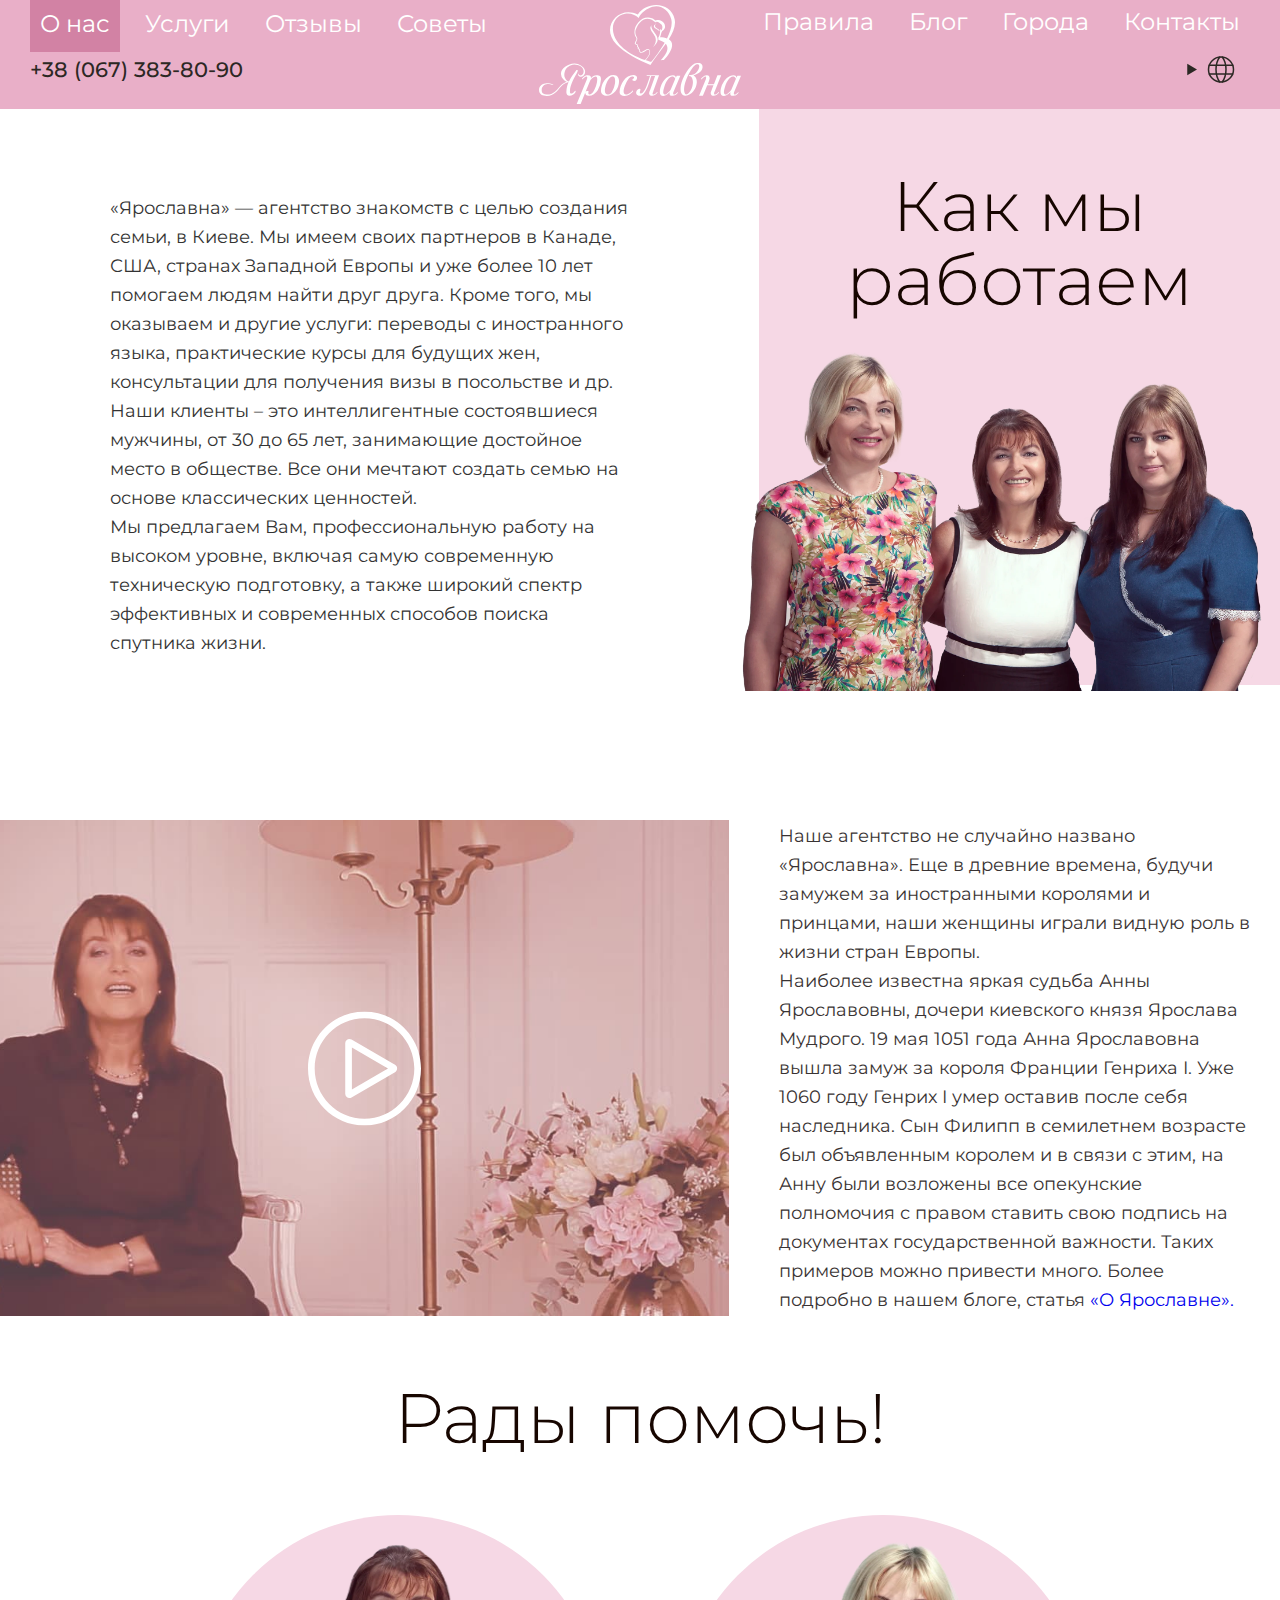
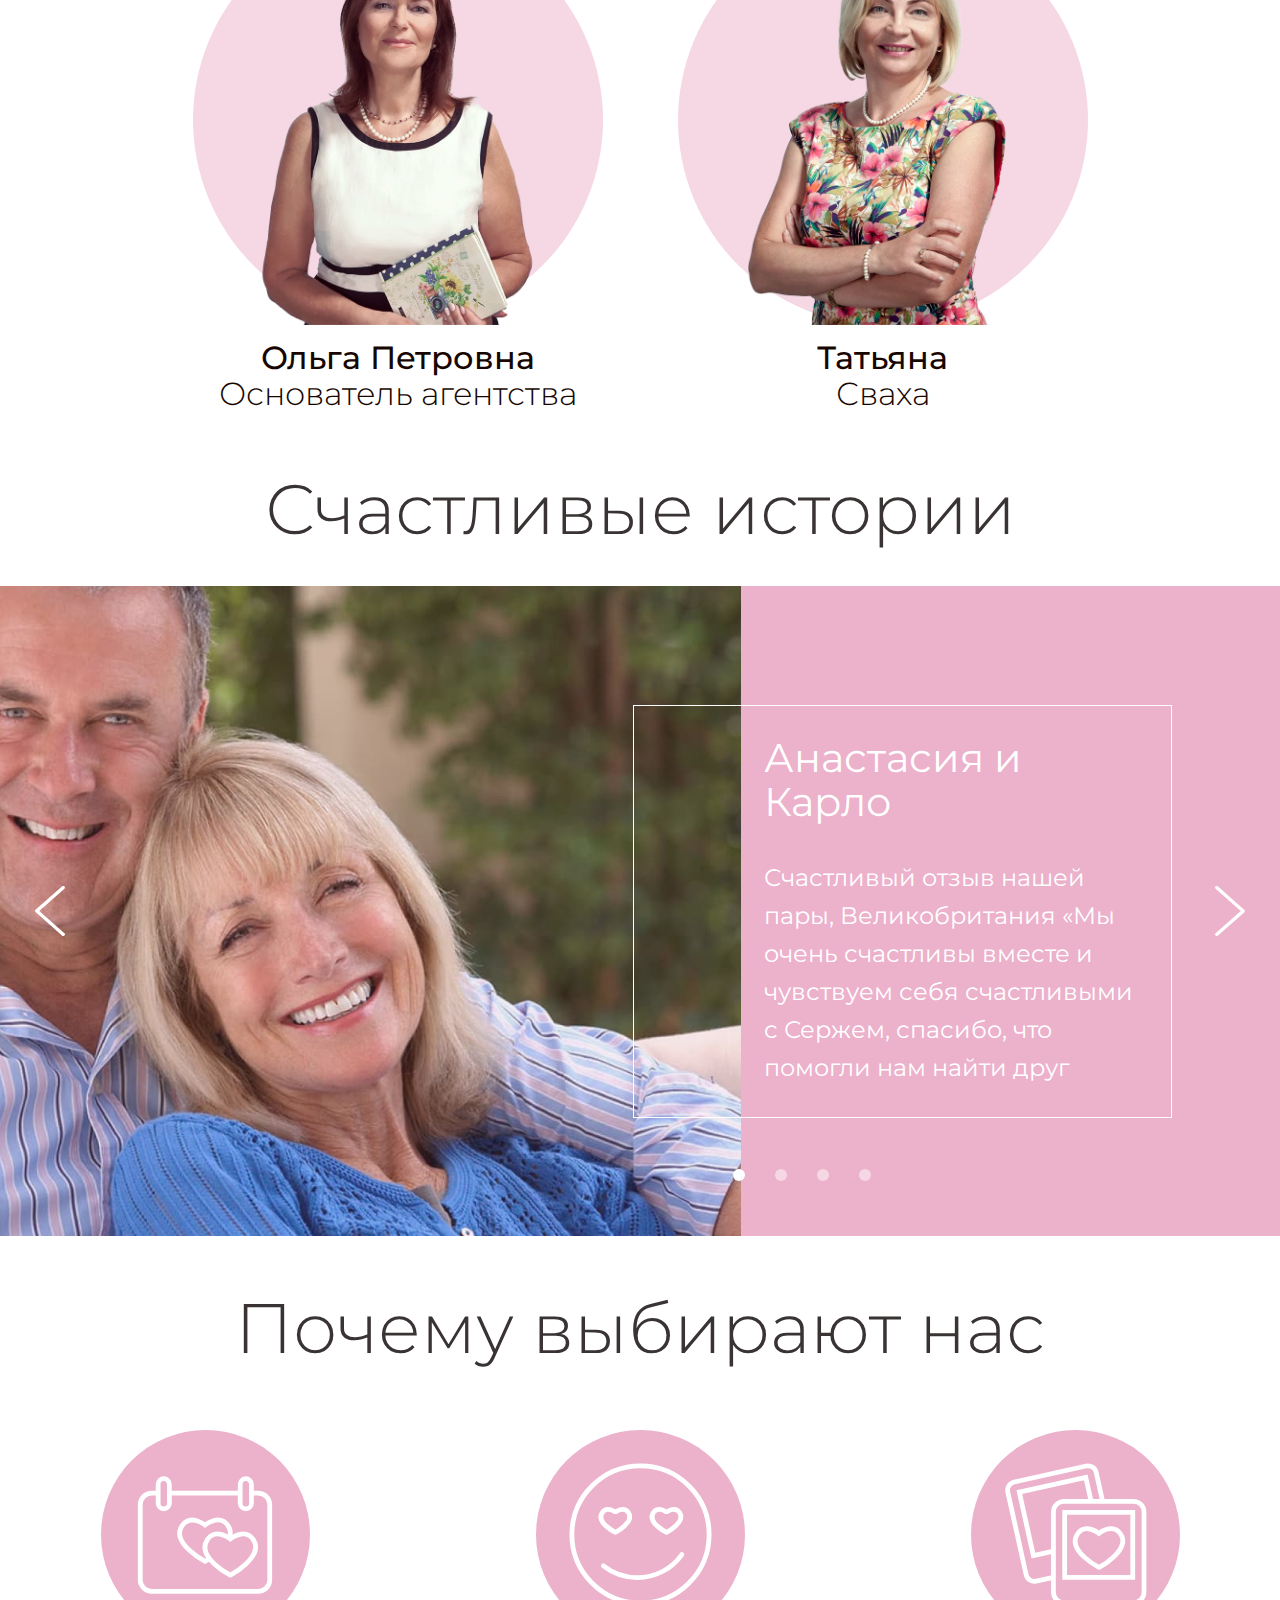
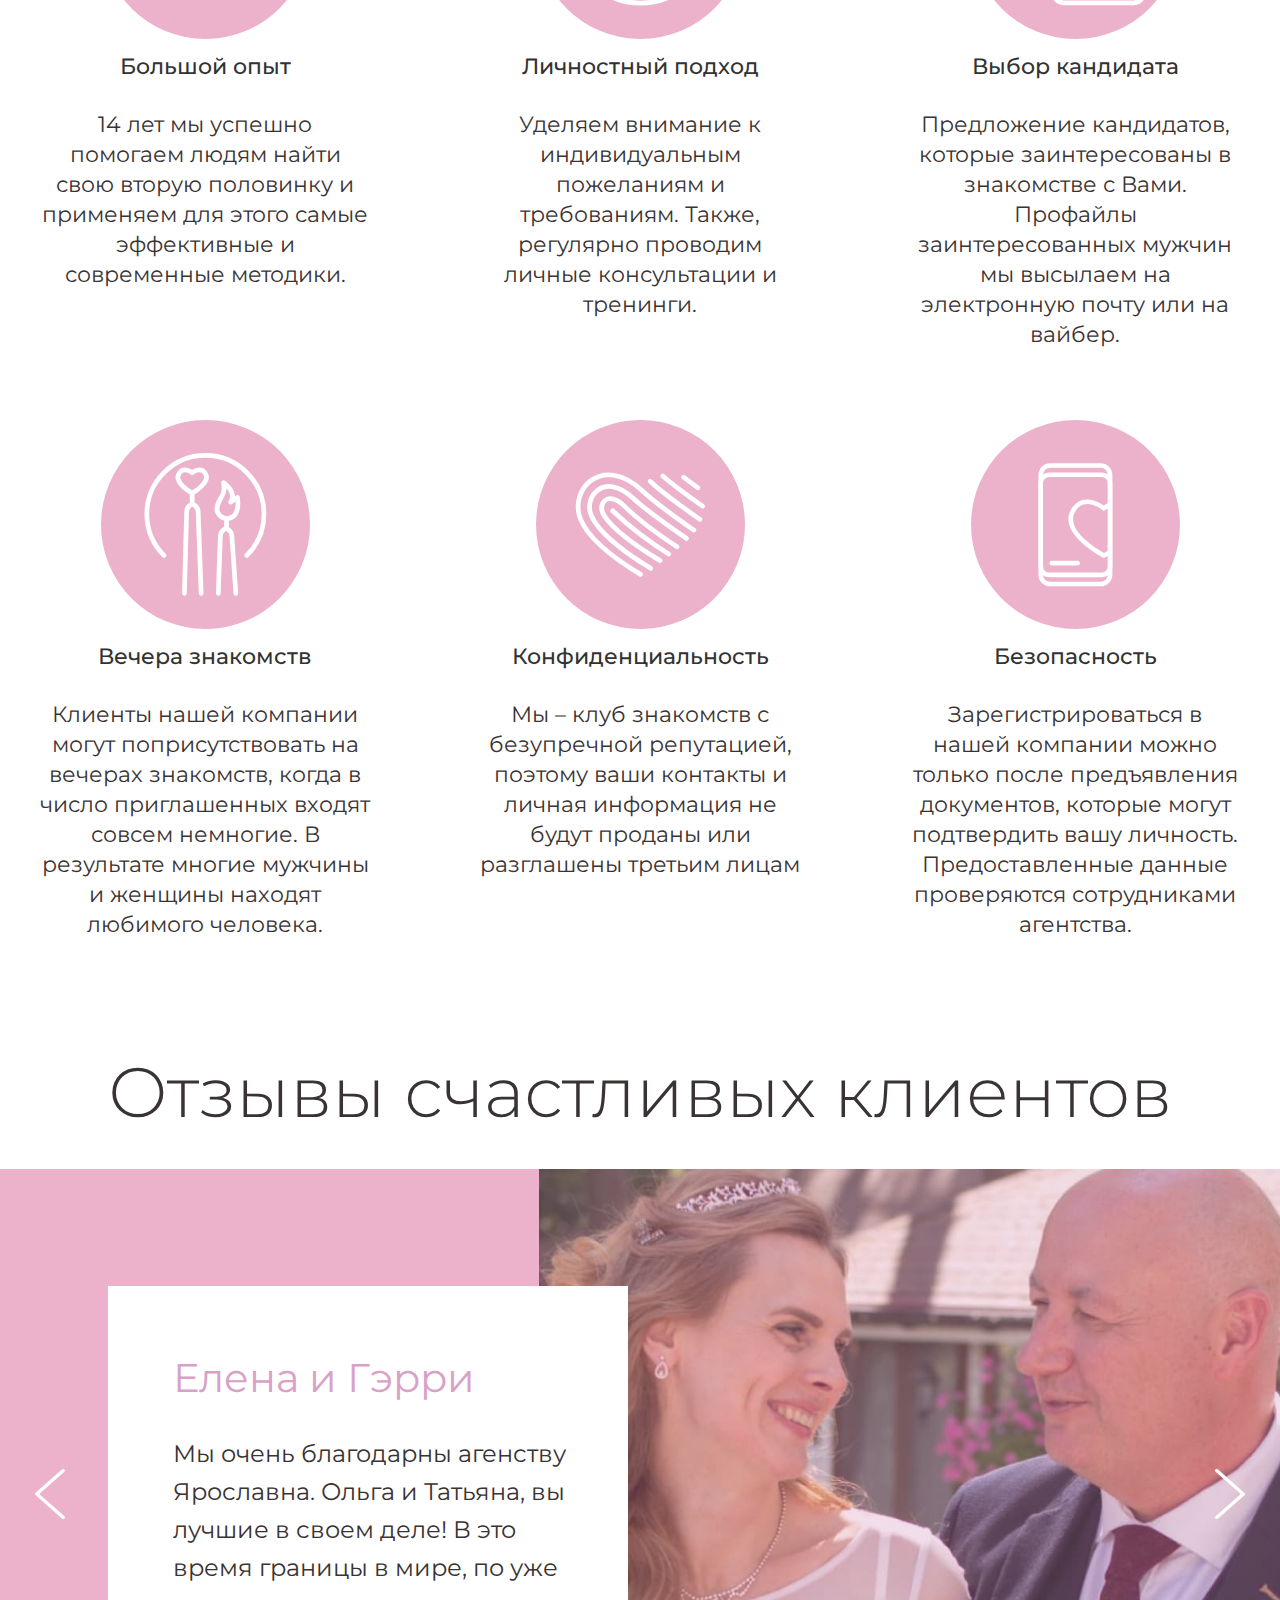
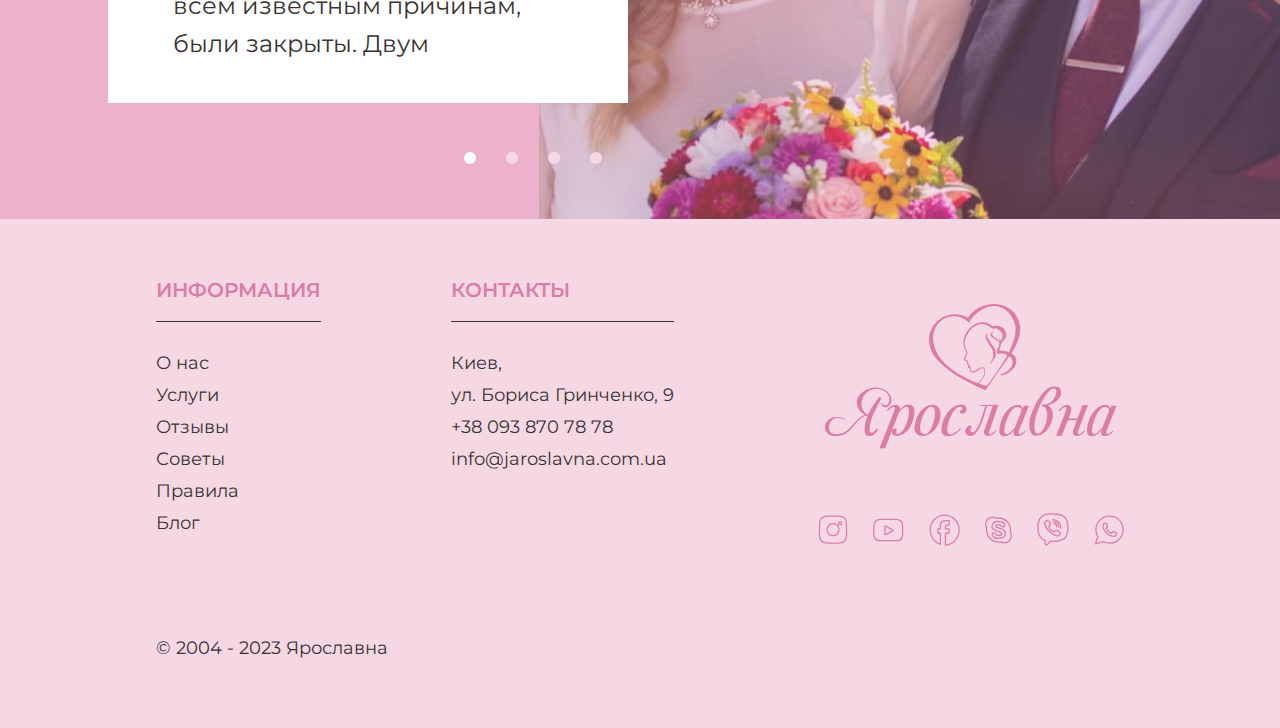
==== commit 5d4b55eb: "Add files via upload" ====
--- a/about.html
+++ b/about.html
@@ -26,7 +26,7 @@
                 </a>
                 <nav class="header__menu menu">
                     <ul class="menu__list">
-                        <li class="menu__list-item">
+                        <li class="menu__list-item menu__list-item--active">
                             <a class="menu__list-link" href="#">
                                 О нас
                             </a>
@@ -36,7 +36,7 @@
                                 Услуги
                             </a>
                         </li>
-                        <li class="menu__list-item menu__list-item--active">
+                        <li class="menu__list-item">
                             <a class="menu__list-link" href="#">
                                 Отзывы
                             </a>
@@ -91,12 +91,148 @@
                                 stroke="#2C2824" stroke-width="1.5" stroke-linecap="round" stroke-linejoin="round" />
                         </svg>
                     </div>
+                    <ul class="lang__list">
+                        <li class="lang__list-item">
+                            <a class="lang__list-link" href="#">
+                                EN
+                            </a>
+                        </li>
+                        <li class="lang__list-item">
+                            <a class="lang__list-link" href="#">
+                                UA
+                            </a>
+                        </li>
+                    </ul>
                 </div>
                 <button class="header__burger burger">
                     <span></span>
                     <span></span>
                     <span></span>
                 </button>
+            </div>
+        </div>
+        <div class="header__mobile header-mobile">
+            <nav class="header-mobile__menu menu">
+                <ul class="menu__list">
+                    <li class="menu__list-item">
+                        <a class="menu__list-link" href="#">
+                            О нас
+                        </a>
+                    </li>
+                    <li class="menu__list-item">
+                        <a class="menu__list-link" href="#">
+                            Услуги
+                        </a>
+                    </li>
+                    <li class="menu__list-item">
+                        <a class="menu__list-link" href="#">
+                            Отзывы
+                        </a>
+                    </li>
+                    <li class="menu__list-item">
+                        <a class="menu__list-link" href="#">
+                            Советы
+                        </a>
+                    </li>
+                    <li class="menu__list-item">
+                        <a class="menu__list-link" href="#">
+                            Правила
+                        </a>
+                    </li>
+                    <li class="menu__list-item">
+                        <a class="menu__list-link" href="#">
+                            Блог
+                        </a>
+                    </li>
+                    <li class="menu__list-item">
+                        <a class="menu__list-link" href="#">
+                            Города
+                        </a>
+                    </li>
+                    <li class="menu__list-item">
+                        <a class="menu__list-link" href="#">
+                            Контакты
+                        </a>
+                    </li>
+                </ul>
+            </nav>
+            <div class="header-mobile__socials socials">
+                <ul class="socials__list">
+                    <li class="socials__list-item">
+                        <a class="socials__list-link" href="#">
+                            <svg width="30" height="29" viewBox="0 0 30 29" fill="none"
+                                xmlns="http://www.w3.org/2000/svg">
+                                <path
+                                    d="M22.1162 6.57153C21.2376 6.57153 20.5276 7.28159 20.5276 8.16013C20.5276 9.03867 21.2376 9.74271 22.1162 9.74271C22.9947 9.74271 23.7048 9.03266 23.7048 8.16013C23.7048 7.28761 22.9947 6.57153 22.1162 6.57153Z"
+                                    stroke="#fff" stroke-width="1.3" stroke-miterlimit="10"
+                                    stroke-linecap="round" />
+                                <path
+                                    d="M15.0639 8.66553C11.7483 8.66553 9.05249 11.3613 9.05249 14.6769C9.05249 17.9925 11.7483 20.6883 15.0639 20.6883C18.3795 20.6883 21.0753 17.9925 21.0753 14.6769C21.0753 11.3613 18.3795 8.66553 15.0639 8.66553Z"
+                                    stroke="#fff" stroke-width="1.3" stroke-miterlimit="10"
+                                    stroke-linecap="round" />
+                                <path
+                                    d="M20.4132 28.2043H9.61195C4.23238 28.2043 1.48242 25.4543 1.48242 20.0747V9.26747C1.48242 3.8879 4.23238 1.13794 9.61195 1.13794H20.4132C25.7928 1.13794 28.5427 3.8879 28.5427 9.26747V20.0747C28.5427 25.4543 25.7928 28.2043 20.4132 28.2043Z"
+                                    stroke="#fff" stroke-width="1.3" stroke-miterlimit="10"
+                                    stroke-linecap="round" />
+                            </svg>
+                        </a>
+                    </li>
+                    <li class="socials__list-item">
+                        <a class="socials__list-link" href="#">
+                            <svg width="31" height="24" viewBox="0 0 31 24" fill="none"
+                                xmlns="http://www.w3.org/2000/svg">
+                                <path
+                                    d="M29.6546 8.53913C29.6546 4.2788 27.4884 1.34497 23.2801 1.34497H7.29087C3.08846 1.34497 0.79248 4.2788 0.79248 8.53913V15.9245C0.79248 20.1788 3.08846 22.7243 7.29087 22.7243H23.2801C27.4825 22.7243 29.6546 20.1848 29.6546 15.9245V8.53913ZM19.9099 12.8771L12.9748 16.4921C12.2842 16.8865 11.8769 16.4384 11.8769 16.1097V8.62876C11.8769 8.30012 12.1307 7.83405 12.9807 8.25829L19.8686 12.0944C20.1637 12.2617 20.2109 12.7218 19.9158 12.8831L19.9099 12.8771Z"
+                                    stroke="#fff" stroke-width="1.3" stroke-miterlimit="10"
+                                    stroke-linecap="round" />
+                            </svg>
+                        </a>
+                    </li>
+                    <li class="socials__list-item">
+                        <a class="socials__list-link" href="#">
+                            <svg width="31" height="32" viewBox="0 0 31 32" fill="none"
+                                xmlns="http://www.w3.org/2000/svg">
+                                <path fill-rule="evenodd" clip-rule="evenodd"
+                                    d="M15.6722 1.06909C7.70383 1.06909 1.24121 7.77924 1.24121 16.0529C1.24121 22.7873 5.52423 28.4815 11.4127 30.3674V19.2711H9.21549C9.04557 19.2711 8.91081 19.1311 8.91081 18.9486V15.189C8.91081 15.0126 9.04557 14.8666 9.21549 14.8666H11.4127V11.2408C11.4127 8.71611 13.3872 6.66595 15.8187 6.66595H19.967C20.1369 6.66595 20.2717 6.81196 20.2717 6.98838V10.748C20.2717 10.9244 20.131 11.0704 19.967 11.0704H17.512C16.9085 11.0704 16.4222 11.5754 16.4222 12.202V14.8666H19.9143C20.0959 14.8666 20.2365 15.0247 20.2248 15.2133L19.9201 18.973C19.9084 19.1372 19.7736 19.265 19.6154 19.265H16.4281V31.0001C24.0449 30.5925 30.1033 24.0527 30.1033 16.0407C30.1033 8.02867 23.6407 1.06909 15.6722 1.06909Z"
+                                    stroke="#fff" stroke-width="1.3" stroke-linecap="round"
+                                    stroke-linejoin="round" />
+                            </svg>
+                        </a>
+                    </li>
+                    <li class="socials__list-item">
+                        <a class="socials__list-link" href="#">
+                            <svg width="27" height="28" viewBox="0 0 27 28" fill="none"
+                                xmlns="http://www.w3.org/2000/svg">
+                                <path
+                                    d="M1.54599 14.0435C1.54599 20.6797 6.9023 26.0666 13.5141 26.0666C14.2826 26.0666 15.0277 25.9899 15.7552 25.8544C16.8053 26.4909 18.0432 26.8622 19.3632 26.8622C23.2177 26.8622 26.3446 23.7209 26.3446 19.8428C26.3446 18.4873 25.9574 17.2201 25.2945 16.1416C25.4118 15.4579 25.4764 14.7625 25.4764 14.0435C25.4764 7.40129 20.12 2.02036 13.5082 2.02036C12.7573 2.02036 12.0181 2.09108 11.3024 2.22664C10.2463 1.57833 9.0026 1.20703 7.67672 1.20703C3.81642 1.20703 0.689453 4.34836 0.689453 8.2264C0.689453 9.57605 1.07078 10.8373 1.72786 11.9099C1.60466 12.5995 1.53426 13.3185 1.53426 14.0435H1.54599ZM13.6432 5.50352C17.5035 5.73337 19.7622 7.43665 19.9851 9.02794C20.0907 10.0652 19.4043 10.8786 18.2075 10.8786C16.4651 10.8786 16.2832 8.53876 13.2794 8.53876C11.9242 8.53876 10.7802 9.10456 10.7802 10.3304C10.7802 12.9001 20.4134 11.409 20.4134 17.061C20.4134 20.3202 17.8144 22.4537 13.9424 22.4537C10.5338 22.4537 7.10765 20.9037 7.12525 18.228C7.12525 17.4205 7.72951 16.6838 8.52739 16.6838C10.5338 16.6838 10.5162 19.6778 13.7136 19.6778C15.9547 19.6778 16.7173 18.4519 16.7173 17.5915C16.7173 14.4973 7.03138 16.395 7.03138 10.578C7.03138 7.43075 9.60687 5.26188 13.649 5.49763L13.6432 5.50352Z"
+                                    stroke="#fff" stroke-width="1.3" stroke-miterlimit="10"
+                                    stroke-linecap="round" />
+                            </svg>
+                        </a>
+                    </li>
+                    <li class="socials__list-item">
+                        <a class="socials__list-link" href="#">
+                            <svg width="32" height="33" viewBox="0 0 32 33" fill="none"
+                                xmlns="http://www.w3.org/2000/svg">
+                                <path
+                                    d="M15.6742 6.55555C17.9886 6.57346 19.9568 7.33746 21.524 8.83563C23.0912 10.3398 23.8931 12.405 23.9113 14.9894M16.4032 8.59091C18.1041 8.71625 19.4526 9.30119 20.4124 10.3278C21.3782 11.3604 21.846 12.6616 21.8156 14.1956M17.0046 10.6979C18.7237 10.7874 19.6773 11.7544 19.7685 13.4913M17.0653 18.7617C17.0653 18.7617 17.6242 18.8095 17.9279 18.4454L18.5171 17.7172C18.8026 17.3531 19.489 17.1263 20.1572 17.4904C21.0441 17.9858 22.1983 18.7617 22.9819 19.4839C23.4132 19.8421 23.5165 20.3733 23.2188 20.9343V20.9463C22.909 21.4715 22.502 21.9669 21.9917 22.4265H21.9796C21.4025 22.91 20.7343 23.1846 20.0236 22.9578L20.0115 22.9399C18.7358 22.5817 15.6682 21.0478 13.7122 19.5197C10.517 17.0427 8.24509 12.9541 7.61334 10.7635L7.59512 10.7516C7.36428 10.0473 7.64371 9.39669 8.1236 8.82966L8.13574 8.81772C8.60348 8.31038 9.10767 7.91047 9.64223 7.61203H9.65437C10.2254 7.31956 10.7599 7.41506 11.1305 7.84481C11.6104 8.33425 12.5216 9.5101 13.1533 10.6203C13.5239 11.2769 13.293 11.9573 12.9286 12.2319L12.1875 12.8108C11.8169 13.1093 11.8655 13.6584 11.8655 13.6584C11.8655 13.6584 12.965 17.7351 17.0653 18.7617ZM27.477 4.02479C26.6934 3.31451 23.5225 1.05831 16.4639 1.0225C16.4639 1.0225 8.14183 0.527087 4.08404 4.18595C1.82431 6.40633 1.02855 9.65335 0.949577 13.6763C0.864534 17.7052 0.75519 25.2498 8.16004 27.2971H8.16612V30.4187C8.16612 30.4187 8.11751 31.6841 8.96795 31.9408C9.99454 32.2512 10.5959 31.2902 11.5739 30.2576C12.1085 29.6905 12.8496 28.8549 13.4084 28.2163C18.4746 28.6341 22.3623 27.6791 22.8057 27.5358C23.8263 27.2075 29.6153 26.4793 30.5568 18.9348C31.5288 11.1575 30.0891 6.23324 27.4831 4.01285L27.477 4.02479Z"
+                                    stroke="#fff" stroke-width="1.3" stroke-linecap="round"
+                                    stroke-linejoin="round" />
+                            </svg>
+                        </a>
+                    </li>
+                    <li class="socials__list-item">
+                        <a class="socials__list-link" href="#">
+                            <svg width="30" height="30" viewBox="0 0 30 30" fill="none"
+                                xmlns="http://www.w3.org/2000/svg">
+                                <path fill-rule="evenodd" clip-rule="evenodd"
+                                    d="M21.99 17.7595C21.6493 17.5724 19.9704 16.6731 19.6541 16.5464C19.3378 16.4196 19.1127 16.3532 18.8633 16.6912C18.62 17.0292 17.9204 17.7776 17.7136 18.0009C17.5007 18.2242 17.3 18.2423 16.9533 18.0613C16.6126 17.8742 15.5055 17.4698 14.222 16.2446C13.2244 15.291 12.5674 14.1322 12.3728 13.7821C12.1781 13.4321 12.3728 13.251 12.5553 13.082C12.7195 12.9311 12.9202 12.6897 13.1027 12.4966C13.2852 12.3035 13.3461 12.1586 13.4738 11.9353C13.6015 11.712 13.5468 11.5068 13.4677 11.3318C13.3886 11.1567 12.756 9.43061 12.4884 8.7305C12.2572 8.10885 11.7645 8.07264 11.0649 8.07264C10.8277 8.07264 10.4506 8.13299 10.1221 8.47097C9.78752 8.80292 8.85682 9.60563 8.79599 11.3076C8.72907 13.0096 9.92134 14.6935 10.0856 14.9349C10.2498 15.1703 12.3484 18.8579 15.834 20.3728C20.5118 22.4068 22.0082 20.7832 22.3975 19.8357C22.7199 19.039 22.7442 18.3449 22.6591 18.2001C22.58 18.0492 22.3489 17.9587 22.0082 17.7716L21.99 17.7595ZM15.5907 1.14397C8.05995 1.14397 1.95264 7.20354 1.95264 14.6814C1.95264 17.2404 2.67043 19.6305 3.91136 21.6704L1.44775 28.931L9.00281 26.5289C10.9554 27.6033 13.2061 28.2128 15.5968 28.2128C23.1336 28.2128 29.2409 22.1533 29.2409 14.6754C29.2409 7.1975 23.1336 1.13794 15.5968 1.13794L15.5907 1.14397Z"
+                                    stroke="#fff" stroke-width="1.3" stroke-linecap="round"
+                                    stroke-linejoin="round" />
+                            </svg>
+                        </a>
+                    </li>
+                </ul>
             </div>
         </div>
     </header> 
@@ -120,7 +256,7 @@
                             Как мы работаем
                         </h2>
                         <div class="work-poster__img">
-                            <img class="work-poster__img-image" src="images/work-img.png" alt="img">
+                            <img class="work-poster__img-image" src="images/work-img.webp" alt="img">
                         </div>
                     </div>
                 </div>
@@ -166,7 +302,7 @@
                 <div class="team__inner">
                     <div class="team__item team-item">
                         <div class="team-item__img">
-                            <img class="team-item__img-image" src="images/team-img-1.png" alt="img">
+                            <img class="team-item__img-image" src="images/team-img-1.webp" alt="img">
                         </div>
                         <p class="team-item__text">
                             Ольга Петровна
@@ -177,7 +313,7 @@
                     </div>
                     <div class="team__item team-item">
                         <div class="team-item__img">
-                            <img class="team-item__img-image" src="images/team-img-2.png" alt="img">
+                            <img class="team-item__img-image" src="images/team-img-2.webp" alt="img">
                         </div>
                         <p class="team-item__text">
                             Татьяна
@@ -647,7 +783,15 @@
                             <a class="footer-menu__list-link" href="#">
                                 Киев, <br>
                                 ул. Бориса Гринченко, 9
+                            </a>
+                        </li>
+                        <li class="footer-menu__list-item">
+                            <a class="footer-menu__list-link" href="tel:+380938707878">
                                 +38 093 870 78 78
+                            </a>
+                        </li>
+                        <li class="footer-menu__list-item">
+                            <a class="footer-menu__list-link" href="mailto:info@jaroslavna.com.ua">
                                 info@jaroslavna.com.ua
                             </a>
                         </li>
@@ -740,7 +884,7 @@
             <p class="footer__copy">
                 © 2004 - 2023 Ярославна
             </p>
-        </footer> 
+        </footer>
     </div>
 
     <script src="https://ajax.googleapis.com/ajax/libs/jquery/3.6.3/jquery.min.js"></script>
--- a/css/style.min.css
+++ b/css/style.min.css
@@ -1 +1 @@
-*{padding:0;margin:0;border:0}*,*:before,*:after{-webkit-box-sizing:border-box;box-sizing:border-box}:focus,:active{outline:none}a:focus,a:active{outline:none}nav,footer,header,aside{display:block}html,body{height:100%;width:100%;font-size:100%;line-height:1;font-size:14px;-ms-text-size-adjust:100%;-moz-text-size-adjust:100%;-webkit-text-size-adjust:100%}input,button,textarea{font-family:inherit}input::-ms-clear{display:none}button{cursor:pointer}button::-moz-focus-inner{padding:0;border:0}a,a:visited{text-decoration:none}a:hover{text-decoration:none}ul li{list-style:none}img{vertical-align:top}h1,h2,h3,h4,h5,h6{font-size:inherit;font-weight:400}button{background:unset}html,body{height:100%;background:#fff;font-family:"Montserrat",sans-serif}html::-webkit-scrollbar,body::-webkit-scrollbar{width:1px}html::-webkit-scrollbar-track,body::-webkit-scrollbar-track{background:#f1f1f1}html::-webkit-scrollbar-thumb,body::-webkit-scrollbar-thumb{background:#888}html::-webkit-scrollbar-thumb:hover,body::-webkit-scrollbar-thumb:hover{background:#555}.wrapper{display:-webkit-box;display:-ms-flexbox;display:flex;-webkit-box-orient:vertical;-webkit-box-direction:normal;-ms-flex-direction:column;flex-direction:column;min-height:100%}.main{-webkit-box-flex:1;-ms-flex:1 0 auto;flex:1 0 auto}.footer{-webkit-box-flex:0;-ms-flex:0 0 auto;flex:0 0 auto}.container{max-width:1270px;margin:0 auto;padding:0 15px}.big-container{max-width:1420px;margin:0 auto;padding:0 15px}.heading__inner{position:relative;height:580px;max-height:580px;padding-top:80px;padding-top:80px;max-width:1920px;margin-left:auto;margin-right:auto;height:580px;max-height:580px}@media(max-width: 960px){.heading__inner{padding-top:calc(85px + -5 * ((100vw - 480px) / 480))}}@media(max-width: 960px){.heading__inner{height:calc(435px + 145 * ((100vw - 480px) / 480))}}@media(max-width: 960px){.heading__inner{max-height:calc(435px + 145 * ((100vw - 480px) / 480))}}.heading__title{position:relative;z-index:1;max-width:788px;width:100%;color:#fff;text-align:center;font-size:70px;font-weight:500;line-height:72px;text-transform:uppercase;padding:15px 0 20px 0;background:rgba(233,175,200,.65);max-width:788px;max-width:522px;max-width:490px;font-size:70px;line-height:72px;padding-top:15px;padding-bottom:20px}@media(max-width: 1920px){.heading__title{max-width:calc(522px + 266 * ((100vw - 1280px) / 640))}}@media(max-width: 1280px){.heading__title{max-width:calc(490px + 32 * ((100vw - 960px) / 320))}}@media(max-width: 960px){.heading__title{max-width:calc(490px + 0 * ((100vw - 480px) / 480))}}@media(max-width: 960px){.heading__title{font-size:calc(45px + 25 * ((100vw - 480px) / 480))}}@media(max-width: 960px){.heading__title{line-height:calc(49px + 23 * ((100vw - 480px) / 480))}}@media(max-width: 960px){.heading__title{padding-top:calc(20px + -5 * ((100vw - 480px) / 480))}}@media(max-width: 960px){.heading__title{padding-bottom:calc(25px + -5 * ((100vw - 480px) / 480))}}.heading__img{position:absolute;width:100%;height:100%;left:0;bottom:0;right:0;top:0;-o-object-fit:cover;object-fit:cover;z-index:0}.cards{padding-bottom:35px;max-width:1920px;margin-left:auto;margin-right:auto;cursor:pointer}.cards__inner{display:-ms-grid;display:grid;-ms-grid-columns:1fr 1fr 1fr 1fr;grid-template-columns:1fr 1fr 1fr 1fr;gap:20px}.cards__text{color:#170600;font-size:18px;line-height:28px;max-width:950px;margin:35px 0 45px 165px;margin-left:165px;margin-left:88px;margin-bottom:45px;max-width:950px;max-width:759px;max-width:759px}@media(max-width: 1920px){.cards__text{margin-left:calc(88px + 77 * ((100vw - 1280px) / 640))}}@media(max-width: 1280px){.cards__text{margin-left:calc(88px + 0 * ((100vw - 960px) / 320))}}@media(max-width: 960px){.cards__text{margin-bottom:calc(40px + 5 * ((100vw - 480px) / 480))}}@media(max-width: 1920px){.cards__text{max-width:calc(759px + 191 * ((100vw - 1280px) / 640))}}@media(max-width: 1280px){.cards__text{max-width:calc(759px + 0 * ((100vw - 960px) / 320))}}@media(max-width: 960px){.cards__text{max-width:calc(436px + 323 * ((100vw - 480px) / 480))}}.card{display:-webkit-box;display:-ms-flexbox;display:flex;-webkit-box-orient:vertical;-webkit-box-direction:normal;-ms-flex-direction:column;flex-direction:column;background:#e9afc8}.card:hover .card__img-image{-webkit-transform:scale(1.05);-ms-transform:scale(1.05);transform:scale(1.05)}.card__img{overflow:hidden;width:100%;height:255px}.card__img-image{width:100%;height:100%;-o-object-fit:cover;object-fit:cover;-webkit-transition:-webkit-transform .3s;transition:-webkit-transform .3s;-o-transition:transform .3s;transition:transform .3s;transition:transform .3s, -webkit-transform .3s}.card__box{-webkit-box-flex:1;-ms-flex-positive:1;flex-grow:1;margin:-20px 20px 20px 20px;background:#fff;z-index:1;position:relative;padding:20px 30px 25px 25px;min-height:310px;display:-webkit-box;display:-ms-flexbox;display:flex;-webkit-box-orient:vertical;-webkit-box-direction:normal;-ms-flex-direction:column;flex-direction:column}.card__suptext{margin-bottom:10px;color:#170600;font-size:28px;line-height:30px;-webkit-box-flex:1;-ms-flex-positive:1;flex-grow:1}.card__text{color:#170600;font-size:18px;line-height:24px;margin-bottom:30px}.card__date{color:#170600;text-align:right;font-size:18px;line-height:20px;display:block}.header{background:#e9afc8}.header__inner{padding:5px 60px 5px 40px;display:-webkit-box;display:-ms-flexbox;display:flex;-webkit-box-align:center;-ms-flex-align:center;align-items:center;gap:40px;max-width:1920px;margin-left:auto;margin-right:auto}.header__wrapper{display:-webkit-box;display:-ms-flexbox;display:flex;-webkit-box-align:center;-ms-flex-align:center;align-items:center;-webkit-box-pack:justify;-ms-flex-pack:justify;justify-content:space-between;width:100%;margin-top:-30px}.header__phone{color:#2c2824;font-size:21px;font-weight:500;line-height:23px}.header__phone:hover{text-decoration:underline}.menu__list{display:-webkit-box;display:-ms-flexbox;display:flex;-webkit-box-align:center;-ms-flex-align:center;align-items:center;gap:15px}.menu__list-link{color:#fff;font-size:24px;line-height:26px;padding:25px 15px 15px 15px;-webkit-transition:background .3s;-o-transition:background .3s;transition:background .3s;display:block}.menu__list-link:hover{background:#d282a4}.menu__list-item--active .menu__list-link{background:#d282a4}.logo{margin-left:auto;margin-right:auto}.lang{cursor:pointer}.lang__top{display:-webkit-box;display:-ms-flexbox;display:flex;gap:10px;-webkit-box-align:center;-ms-flex-align:center;align-items:center}.burger{display:none;-webkit-box-orient:vertical;-webkit-box-direction:normal;-ms-flex-direction:column;flex-direction:column;-webkit-box-align:center;-ms-flex-align:center;align-items:center;-webkit-box-pack:justify;-ms-flex-pack:justify;justify-content:space-between;width:40px;height:28px}.burger span{height:4px;background:#fff;width:100%}.recalls-heading .heading__inner{height:680px;max-height:680px;height:680px;max-height:680px;height:575px;max-height:575px;height:575px;max-height:575px}@media(max-width: 1920px){.recalls-heading .heading__inner{height:calc(575px + 105 * ((100vw - 1280px) / 640))}}@media(max-width: 1920px){.recalls-heading .heading__inner{max-height:calc(575px + 105 * ((100vw - 1280px) / 640))}}@media(max-width: 1280px){.recalls-heading .heading__inner{height:calc(575px + 0 * ((100vw - 960px) / 320))}}@media(max-width: 1280px){.recalls-heading .heading__inner{max-height:calc(575px + 0 * ((100vw - 960px) / 320))}}@media(max-width: 960px){.recalls-heading .heading__inner{height:calc(430px + 145 * ((100vw - 480px) / 480))}}@media(max-width: 960px){.recalls-heading .heading__inner{max-height:calc(430px + 145 * ((100vw - 480px) / 480))}}.recalls-cards{padding-top:25px;padding-bottom:20px;padding-top:25px;padding-top:25px;padding-top:25px}@media(max-width: 1920px){.recalls-cards{padding-top:calc(20px + 5 * ((100vw - 1280px) / 640))}}@media(max-width: 1280px){.recalls-cards{padding-top:calc(20px + 5 * ((100vw - 960px) / 320))}}@media(max-width: 960px){.recalls-cards{padding-top:calc(20px + 5 * ((100vw - 480px) / 480))}}.recalls-cards .card__suptext{font-size:35px;line-height:38px;color:#e9afc8}.recalls-cards .card__date{color:#e9afc8}.footer{background:#f6d8e5;padding:60px 0 105px 0;padding-bottom:105px;padding-bottom:70px;padding-bottom:70px}@media(max-width: 1920px){.footer{padding-bottom:calc(70px + 35 * ((100vw - 1280px) / 640))}}@media(max-width: 1280px){.footer{padding-bottom:calc(70px + 0 * ((100vw - 960px) / 320))}}@media(max-width: 960px){.footer{padding-bottom:calc(35px + 35 * ((100vw - 480px) / 480))}}.footer__inner{max-width:1435px;max-width:1435px;max-width:968px;max-width:572px;margin-left:auto;margin-right:auto;display:-webkit-box;display:-ms-flexbox;display:flex;-webkit-box-align:start;-ms-flex-align:start;align-items:flex-start;-webkit-box-pack:justify;-ms-flex-pack:justify;justify-content:space-between;margin-bottom:65px;margin-bottom:65px;margin-bottom:90px;margin-bottom:65px}@media(max-width: 1920px){.footer__inner{max-width:calc(968px + 467 * ((100vw - 1280px) / 640))}}@media(max-width: 1280px){.footer__inner{max-width:calc(572px + 396 * ((100vw - 960px) / 320))}}@media(max-width: 960px){.footer__inner{max-width:calc(422px + 150 * ((100vw - 480px) / 480))}}@media(max-width: 1920px){.footer__inner{margin-bottom:calc(90px + -25 * ((100vw - 1280px) / 640))}}@media(max-width: 1280px){.footer__inner{margin-bottom:calc(65px + 25 * ((100vw - 960px) / 320))}}@media(max-width: 960px){.footer__inner{margin-bottom:calc(45px + 20 * ((100vw - 480px) / 480))}}.footer__wrapper{padding-top:25px}.footer__logo{margin-bottom:65px;margin-bottom:65px;display:block;width:292px;height:144px}@media(max-width: 960px){.footer__logo{margin-bottom:calc(30px + 35 * ((100vw - 480px) / 480))}}@media(max-width: 960px){.footer__logo{width:calc(241px + 51 * ((100vw - 480px) / 480))}}@media(max-width: 960px){.footer__logo{height:calc(119px + 25 * ((100vw - 480px) / 480))}}.footer__logo img{width:100%;height:100% w}.footer__copy{max-width:1435px;max-width:1435px;max-width:968px;max-width:572px;margin-left:auto;margin-right:auto;color:#393333;font-size:18px;line-height:20px}@media(max-width: 1920px){.footer__copy{max-width:calc(968px + 467 * ((100vw - 1280px) / 640))}}@media(max-width: 1280px){.footer__copy{max-width:calc(572px + 396 * ((100vw - 960px) / 320))}}@media(max-width: 960px){.footer__copy{max-width:calc(422px + 150 * ((100vw - 480px) / 480))}}.footer-menu{display:-webkit-box;display:-ms-flexbox;display:flex;-webkit-box-align:start;-ms-flex-align:start;align-items:flex-start;gap:150px;gap:150px;gap:130px;gap:120px}@media(max-width: 1920px){.footer-menu{gap:calc(130px + 20 * ((100vw - 1280px) / 640))}}@media(max-width: 1280px){.footer-menu{gap:calc(120px + 10 * ((100vw - 960px) / 320))}}@media(max-width: 960px){.footer-menu{gap:calc(25px + 95 * ((100vw - 480px) / 480))}}.footer-menu__list{max-width:250px}.footer-menu__list-title{color:#dc7da6;font-size:20px;font-weight:600;line-height:22px;text-transform:uppercase;padding-bottom:20px;margin-bottom:25px;border-bottom:1px solid #393333;max-width:225px;max-width:225px}@media(max-width: 960px){.footer-menu__list-title{max-width:calc(185px + 40 * ((100vw - 480px) / 480))}}.footer-menu__list-link{color:#393333;font-size:18px;line-height:32px;font-size:18px;line-height:32px;position:relative;-webkit-transition:color .3s;-o-transition:color .3s;transition:color .3s}@media(max-width: 960px){.footer-menu__list-link{font-size:calc(17px + 1 * ((100vw - 480px) / 480))}}@media(max-width: 960px){.footer-menu__list-link{line-height:calc(30px + 2 * ((100vw - 480px) / 480))}}.footer-menu__list-link:hover{color:#dc7da6}.socials__list{display:-webkit-box;display:-ms-flexbox;display:flex;-webkit-box-align:center;-ms-flex-align:center;align-items:center;gap:25px}.contacts{padding:65px 0 0 0;padding-top:65px;padding-top:30px;padding-top:35px;margin-bottom:45px;margin-bottom:45px;margin-bottom:35px}@media(max-width: 1920px){.contacts{padding-top:calc(30px + 35 * ((100vw - 1280px) / 640))}}@media(max-width: 1280px){.contacts{padding-top:calc(35px + -5 * ((100vw - 960px) / 320))}}@media(max-width: 960px){.contacts{padding-top:calc(35px + 0 * ((100vw - 480px) / 480))}}@media(max-width: 1280px){.contacts{margin-bottom:calc(35px + 10 * ((100vw - 960px) / 320))}}@media(max-width: 960px){.contacts{margin-bottom:calc(20px + 15 * ((100vw - 480px) / 480))}}.contacts__inner{max-width:1275px;margin-left:auto;margin-right:auto;max-width:1275px;max-width:1064px;max-width:794px}@media(max-width: 1920px){.contacts__inner{max-width:calc(1064px + 211 * ((100vw - 1280px) / 640))}}@media(max-width: 1280px){.contacts__inner{max-width:calc(794px + 270 * ((100vw - 960px) / 320))}}@media(max-width: 960px){.contacts__inner{max-width:calc(387px + 407 * ((100vw - 480px) / 480))}}.contacts__text{color:#393333;font-size:20px;line-height:30px;max-width:740px;font-size:20px;line-height:30px;padding-left:110px;max-width:850px}@media(max-width: 960px){.contacts__text{font-size:calc(14px + 6 * ((100vw - 480px) / 480))}}@media(max-width: 960px){.contacts__text{line-height:calc(22px + 8 * ((100vw - 480px) / 480))}}@media(max-width: 1280px){.contacts__text{padding-left:calc(81px + 29 * ((100vw - 960px) / 320))}}@media(max-width: 1280px){.contacts__text{max-width:calc(821px + 29 * ((100vw - 960px) / 320))}}.contacts__text a{color:#dc7da6}.contacts__text a:hover{text-decoration:underline}.map{margin-bottom:40px;margin-bottom:40px}@media(max-width: 960px){.map{margin-bottom:calc(35px + 5 * ((100vw - 480px) / 480))}}.map__inner{height:580px;max-height:580px;max-width:1920px;margin-left:auto;margin-right:auto;height:580px;max-height:580px}@media(max-width: 960px){.map__inner{height:calc(475px + 105 * ((100vw - 480px) / 480))}}@media(max-width: 960px){.map__inner{max-height:calc(475px + 105 * ((100vw - 480px) / 480))}}.map iframe{height:100%;width:100%}.contact{margin-bottom:70px;max-width:1275px;margin-left:auto;margin-right:auto;max-width:1275px;max-width:1065px;max-width:796px}@media(max-width: 1920px){.contact{max-width:calc(1065px + 210 * ((100vw - 1280px) / 640))}}@media(max-width: 1280px){.contact{max-width:calc(796px + 269 * ((100vw - 960px) / 320))}}@media(max-width: 960px){.contact{max-width:calc(387px + 409 * ((100vw - 480px) / 480))}}.contact__title{color:#393333;text-align:center;font-size:70px;font-weight:300;line-height:74px;margin-bottom:40px;margin-bottom:40px;font-size:70px;line-height:74px}@media(max-width: 960px){.contact__title{margin-bottom:calc(20px + 20 * ((100vw - 480px) / 480))}}@media(max-width: 960px){.contact__title{font-size:calc(45px + 25 * ((100vw - 480px) / 480))}}@media(max-width: 960px){.contact__title{line-height:calc(49px + 25 * ((100vw - 480px) / 480))}}.contact-form{display:-webkit-box;display:-ms-flexbox;display:flex;-webkit-box-orient:vertical;-webkit-box-direction:normal;-ms-flex-direction:column;flex-direction:column;gap:30px}.contact-form__input{width:100%;color:#323232;font-size:20px;line-height:22px;border-bottom:1px solid #ecb1cb;padding-bottom:5px}.contact-form__input::-webkit-input-placeholder{color:#e799bb;font-size:20px;line-height:22px}.contact-form__input::-moz-placeholder{color:#e799bb;font-size:20px;line-height:22px}.contact-form__input:-ms-input-placeholder{color:#e799bb;font-size:20px;line-height:22px}.contact-form__input::-ms-input-placeholder{color:#e799bb;font-size:20px;line-height:22px}.contact-form__input::placeholder{color:#e799bb;font-size:20px;line-height:22px}.contact-form__wrapper{margin-bottom:20px}.contact-form__text{color:#e799bb;font-size:20px;line-height:22px;margin-bottom:5px;display:block}.contact-form__textarea{width:100%;color:#323232;font-size:20px;line-height:22px;border:1px solid #ecb1cb;padding:10px;resize:unset;max-height:202px}@media(max-width: 960px){.contact-form__textarea{max-height:calc(120px + 82 * ((100vw - 480px) / 480))}}.contact-form-bottom{display:-webkit-box;display:-ms-flexbox;display:flex;-webkit-box-align:start;-ms-flex-align:start;align-items:flex-start;-webkit-box-pack:justify;-ms-flex-pack:justify;justify-content:space-between}.contact-form-bottom__text{color:#393333;font-size:20px;line-height:30px;font-size:20px;line-height:30px}@media(max-width: 960px){.contact-form-bottom__text{font-size:calc(14px + 6 * ((100vw - 480px) / 480))}}@media(max-width: 960px){.contact-form-bottom__text{line-height:calc(26px + 4 * ((100vw - 480px) / 480))}}.contact-form-bottom__box{display:-webkit-box;display:-ms-flexbox;display:flex;-webkit-box-align:center;-ms-flex-align:center;align-items:center;gap:35px;gap:35px;gap:30px}@media(max-width: 1280px){.contact-form-bottom__box{gap:calc(30px + 5 * ((100vw - 960px) / 320))}}@media(max-width: 960px){.contact-form-bottom__box{gap:calc(20px + 10 * ((100vw - 480px) / 480))}}.contact-form-bottom__box-img{width:303px;height:82px;-o-object-fit:cover;object-fit:cover}.contact-form-bottom__box-button{display:-webkit-box;display:-ms-flexbox;display:flex;-webkit-box-pack:center;-ms-flex-pack:center;justify-content:center;-webkit-box-align:center;-ms-flex-align:center;align-items:center;color:#fff;text-align:center;font-size:22px;font-weight:500;line-height:24px;padding:25px 50px;background:#e799bb;-webkit-transition:background .3s;-o-transition:background .3s;transition:background .3s}.contact-form-bottom__box-button:hover{background:#cf6793}.services{overflow:hidden}.services__inner{padding-left:170px;display:-webkit-box;display:-ms-flexbox;display:flex;-webkit-box-align:start;-ms-flex-align:start;align-items:flex-start;gap:55px;gap:55px;gap:75px;gap:35px;padding-bottom:75px;-webkit-box-pack:center;-ms-flex-pack:center;justify-content:center;padding-left:170px;padding-bottom:75px;padding-bottom:65px;padding-bottom:50px}@media(max-width: 1920px){.services__inner{gap:calc(75px + -20 * ((100vw - 1280px) / 640))}}@media(max-width: 1280px){.services__inner{gap:calc(35px + 40 * ((100vw - 960px) / 320))}}@media(max-width: 960px){.services__inner{gap:calc(45px + -10 * ((100vw - 480px) / 480))}}@media(max-width: 1920px){.services__inner{padding-left:calc(108px + 62 * ((100vw - 1280px) / 640))}}@media(max-width: 1920px){.services__inner{padding-bottom:calc(65px + 10 * ((100vw - 1280px) / 640))}}@media(max-width: 1280px){.services__inner{padding-bottom:calc(50px + 15 * ((100vw - 960px) / 320))}}@media(max-width: 960px){.services__inner{padding-bottom:calc(35px + 15 * ((100vw - 480px) / 480))}}.services__box{position:relative;z-index:1;padding-top:35px;max-width:950px;display:-webkit-box;display:-ms-flexbox;display:flex;-webkit-box-orient:vertical;-webkit-box-direction:normal;-ms-flex-direction:column;flex-direction:column;-webkit-box-pack:center;-ms-flex-pack:center;justify-content:center;-webkit-box-align:center;-ms-flex-align:center;align-items:center;text-align:center; max-width:950px}@media(max-width: 1920px){.services__box{ max-width:calc(575px + 375 * ((100vw - 1280px) / 640))}}.services__box-title{color:#170600;font-size:70px;font-weight:300;line-height:74px;margin-bottom:70px;margin-bottom:70px}@media(max-width: 1920px){.services__box-title{margin-bottom:calc(30px + 40 * ((100vw - 1280px) / 640))}}.services__box-text{color:#170600;font-size:18px;line-height:28px;margin-bottom:60px;text-align:left;margin-bottom:60px;margin-bottom:55px;margin-bottom:70px;font-size:18px;line-height:28px}@media(max-width: 1920px){.services__box-text{margin-bottom:calc(55px + 5 * ((100vw - 1280px) / 640))}}@media(max-width: 1280px){.services__box-text{margin-bottom:calc(70px + -15 * ((100vw - 960px) / 320))}}@media(max-width: 960px){.services__box-text{margin-bottom:calc(40px + 30 * ((100vw - 480px) / 480))}}@media(max-width: 960px){.services__box-text{font-size:calc(14px + 4 * ((100vw - 480px) / 480))}}@media(max-width: 960px){.services__box-text{line-height:calc(22px + 6 * ((100vw - 480px) / 480))}}.services__box-link{display:-webkit-box;display:-ms-flexbox;display:flex;-webkit-box-pack:center;-ms-flex-pack:center;justify-content:center;-webkit-box-align:center;-ms-flex-align:center;align-items:center;color:#fff;text-align:center;font-size:22px;font-weight:500;line-height:24px;padding:15px 65px;background:#e799bb;-webkit-transition:background .3s;-o-transition:background .3s;transition:background .3s;text-transform:uppercase}.services__box-link:hover{background:#cf6793}.services-poster{position:relative;background:#f6d8e5;width:100%;max-width:754px;height:629px;display:-webkit-box;display:-ms-flexbox;display:flex;max-width:754px;height:629px;max-width:522px;height:689px;height:629px}@media(max-width: 1920px){.services-poster{max-width:calc(522px + 232 * ((100vw - 1280px) / 640))}}@media(max-width: 1920px){.services-poster{height:calc(689px + -60 * ((100vw - 1280px) / 640))}}@media(max-width: 1280px){.services-poster{max-width:calc(715px + -193 * ((100vw - 960px) / 320))}}@media(max-width: 1280px){.services-poster{height:calc(629px + 60 * ((100vw - 960px) / 320))}}@media(max-width: 960px){.services-poster{height:calc(482px + 147 * ((100vw - 480px) / 480))}}.services-poster__title{display:none;color:#170600;font-size:70px;font-weight:300;line-height:74px;margin-bottom:20px;margin-bottom:20px;font-size:70px;line-height:74px}@media(max-width: 960px){.services-poster__title{margin-bottom:calc(25px + -5 * ((100vw - 480px) / 480))}}@media(max-width: 960px){.services-poster__title{font-size:calc(45px + 25 * ((100vw - 480px) / 480))}}@media(max-width: 960px){.services-poster__title{line-height:calc(50px + 24 * ((100vw - 480px) / 480))}}.services-poster__img{position:absolute;bottom:0;right:68px;right:68px;right:-40px;right:155px;width:720px;height:593px;width:720px;height:593px;width:605px;height:498px;width:605px;height:498px}@media(max-width: 1920px){.services-poster__img{right:calc(-40px + 108 * ((100vw - 1280px) / 640))}}@media(max-width: 1280px){.services-poster__img{right:calc(155px + -195 * ((100vw - 960px) / 320))}}@media(max-width: 960px){.services-poster__img{right:calc(12px + 143 * ((100vw - 480px) / 480))}}@media(max-width: 1920px){.services-poster__img{width:calc(605px + 115 * ((100vw - 1280px) / 640))}}@media(max-width: 1920px){.services-poster__img{height:calc(498px + 95 * ((100vw - 1280px) / 640))}}@media(max-width: 1280px){.services-poster__img{width:calc(605px + 0 * ((100vw - 960px) / 320))}}@media(max-width: 1280px){.services-poster__img{height:calc(498px + 0 * ((100vw - 960px) / 320))}}@media(max-width: 960px){.services-poster__img{width:calc(455px + 150 * ((100vw - 480px) / 480))}}@media(max-width: 960px){.services-poster__img{height:calc(375px + 123 * ((100vw - 480px) / 480))}}.free{padding:35px 0 45px 0;background:#e9afc8;padding-bottom:45px;padding-bottom:45px;padding-bottom:55px;padding-top:45px}@media(max-width: 1920px){.free{padding-bottom:calc(45px + 0 * ((100vw - 1280px) / 640))}}@media(max-width: 1280px){.free{padding-bottom:calc(55px + -10 * ((100vw - 960px) / 320))}}@media(max-width: 960px){.free{padding-bottom:calc(35px + 20 * ((100vw - 480px) / 480))}}@media(max-width: 960px){.free{padding-top:calc(20px + 25 * ((100vw - 480px) / 480))}}.free__title{margin-bottom:50px;color:#fff;text-align:center;font-size:70px;font-weight:300;line-height:74px;font-size:70px;line-height:74px}@media(max-width: 960px){.free__title{font-size:calc(40px + 30 * ((100vw - 480px) / 480))}}@media(max-width: 960px){.free__title{line-height:calc(44px + 30 * ((100vw - 480px) / 480))}}.free__inner{max-width:1220px;margin-left:auto;margin-right:auto;display:-ms-grid;display:grid;-ms-grid-columns:1fr 1fr 1fr 1fr;grid-template-columns:1fr 1fr 1fr 1fr}.free-item{display:-webkit-box;display:-ms-flexbox;display:flex;-webkit-box-orient:vertical;-webkit-box-direction:normal;-ms-flex-direction:column;flex-direction:column;-webkit-box-pack:start;-ms-flex-pack:start;justify-content:flex-start;-webkit-box-align:center;-ms-flex-align:center;align-items:center;text-align:center}.free-item:nth-child(1) .free-item__icon svg{width:126px;height:93px}@media(max-width: 960px){.free-item:nth-child(1) .free-item__icon svg{width:calc(107px + 19 * ((100vw - 480px) / 480))}}@media(max-width: 960px){.free-item:nth-child(1) .free-item__icon svg{height:calc(79px + 14 * ((100vw - 480px) / 480))}}.free-item:nth-child(2) .free-item__icon svg{width:158px;height:101px}@media(max-width: 960px){.free-item:nth-child(2) .free-item__icon svg{width:calc(134px + 24 * ((100vw - 480px) / 480))}}@media(max-width: 960px){.free-item:nth-child(2) .free-item__icon svg{height:calc(86px + 15 * ((100vw - 480px) / 480))}}.free-item:nth-child(3) .free-item__icon svg{width:162px;height:120px}@media(max-width: 960px){.free-item:nth-child(3) .free-item__icon svg{width:calc(137px + 25 * ((100vw - 480px) / 480))}}@media(max-width: 960px){.free-item:nth-child(3) .free-item__icon svg{height:calc(102px + 18 * ((100vw - 480px) / 480))}}.free-item:nth-child(4) .free-item__icon svg{width:90px;height:131px}@media(max-width: 960px){.free-item:nth-child(4) .free-item__icon svg{width:calc(77px + 13 * ((100vw - 480px) / 480))}}@media(max-width: 960px){.free-item:nth-child(4) .free-item__icon svg{height:calc(112px + 19 * ((100vw - 480px) / 480))}}.free-item__icon{display:-webkit-box;display:-ms-flexbox;display:flex;-webkit-box-pack:center;-ms-flex-pack:center;justify-content:center;-webkit-box-align:center;-ms-flex-align:center;align-items:center;margin-bottom:50px;height:130px;height:130px;margin-bottom:50px}@media(max-width: 960px){.free-item__icon{height:calc(112px + 18 * ((100vw - 480px) / 480))}}@media(max-width: 960px){.free-item__icon{margin-bottom:calc(35px + 15 * ((100vw - 480px) / 480))}}.free-item__title{margin-bottom:15px;color:#fff;font-size:30px;font-weight:500;line-height:34px;max-width:260px}.free-item__text{color:#fff;font-size:18px;line-height:27px;max-width:260px}.advantages{padding:45px 0 50px;padding-bottom:50px;padding-bottom:75px;padding-bottom:30px}@media(max-width: 1920px){.advantages{padding-bottom:calc(75px + -25 * ((100vw - 1280px) / 640))}}@media(max-width: 1280px){.advantages{padding-bottom:calc(30px + 45 * ((100vw - 960px) / 320))}}@media(max-width: 960px){.advantages{padding-bottom:calc(25px + 5 * ((100vw - 480px) / 480))}}.advantages__title{text-align:center;color:#393333;font-size:70px;font-weight:300;line-height:74px;margin-bottom:65px;margin-bottom:65px;margin-bottom:65px;margin-bottom:25px;font-size:70px;line-height:74px}@media(max-width: 1920px){.advantages__title{margin-bottom:calc(65px + 0 * ((100vw - 1280px) / 640))}}@media(max-width: 1280px){.advantages__title{margin-bottom:calc(25px + 40 * ((100vw - 960px) / 320))}}@media(max-width: 960px){.advantages__title{margin-bottom:calc(10px + 15 * ((100vw - 480px) / 480))}}@media(max-width: 960px){.advantages__title{font-size:calc(45px + 25 * ((100vw - 480px) / 480))}}@media(max-width: 960px){.advantages__title{line-height:calc(50px + 24 * ((100vw - 480px) / 480))}}.advantages__inner{max-width:1760px;margin-left:auto;margin-right:auto;display:-ms-grid;display:grid;-ms-grid-columns:1fr 1fr 1fr;grid-template-columns:1fr 1fr 1fr;row-gap:105px;-webkit-column-gap:105px;-moz-column-gap:105px;column-gap:105px;row-gap:105px;row-gap:70px;row-gap:110px;column-gap:105px;column-gap:105px;-webkit-column-gap:75px;-moz-column-gap:75px;column-gap:75px;max-width:1760px;max-width:1200px;max-width:882px}@media(max-width: 1920px){.advantages__inner{row-gap:calc(70px + 35 * ((100vw - 1280px) / 640))}}@media(max-width: 1280px){.advantages__inner{row-gap:calc(110px + -40 * ((100vw - 960px) / 320))}}@media(max-width: 960px){.advantages__inner{row-gap:calc(20px + 90 * ((100vw - 480px) / 480))}}@media(max-width: 1920px){.advantages__inner{-webkit-column-gap:calc(105px + 0 * ((100vw - 1280px) / 640));-moz-column-gap:calc(105px + 0 * ((100vw - 1280px) / 640));column-gap:calc(105px + 0 * ((100vw - 1280px) / 640))}}@media(max-width: 1280px){.advantages__inner{-webkit-column-gap:calc(75px + 30 * ((100vw - 960px) / 320));-moz-column-gap:calc(75px + 30 * ((100vw - 960px) / 320));column-gap:calc(75px + 30 * ((100vw - 960px) / 320))}}@media(max-width: 960px){.advantages__inner{-webkit-column-gap:calc(20px + 55 * ((100vw - 480px) / 480));-moz-column-gap:calc(20px + 55 * ((100vw - 480px) / 480));column-gap:calc(20px + 55 * ((100vw - 480px) / 480))}}@media(max-width: 1920px){.advantages__inner{max-width:calc(1200px + 560 * ((100vw - 1280px) / 640))}}@media(max-width: 1280px){.advantages__inner{max-width:calc(882px + 318 * ((100vw - 960px) / 320))}}@media(max-width: 960px){.advantages__inner{max-width:calc(470px + 412 * ((100vw - 480px) / 480))}}.advantages-item{display:-webkit-box;display:-ms-flexbox;display:flex;-webkit-box-orient:vertical;-webkit-box-direction:normal;-ms-flex-direction:column;flex-direction:column;-webkit-box-pack:start;-ms-flex-pack:start;justify-content:flex-start;-webkit-box-align:center;-ms-flex-align:center;align-items:center;text-align:center}.advantages-item:nth-child(1) .advantages-item__icon svg{width:136px;height:118px}@media(max-width: 960px){.advantages-item:nth-child(1) .advantages-item__icon svg{width:calc(104px + 32 * ((100vw - 480px) / 480))}}@media(max-width: 960px){.advantages-item:nth-child(1) .advantages-item__icon svg{height:calc(90px + 28 * ((100vw - 480px) / 480))}}.advantages-item:nth-child(2) .advantages-item__icon svg{width:143px;height:143px}@media(max-width: 960px){.advantages-item:nth-child(2) .advantages-item__icon svg{width:calc(108px + 35 * ((100vw - 480px) / 480))}}@media(max-width: 960px){.advantages-item:nth-child(2) .advantages-item__icon svg{height:calc(108px + 35 * ((100vw - 480px) / 480))}}.advantages-item:nth-child(3) .advantages-item__icon svg{width:143px;height:143px}@media(max-width: 960px){.advantages-item:nth-child(3) .advantages-item__icon svg{width:calc(109px + 34 * ((100vw - 480px) / 480))}}@media(max-width: 960px){.advantages-item:nth-child(3) .advantages-item__icon svg{height:calc(110px + 33 * ((100vw - 480px) / 480))}}.advantages-item:nth-child(4) .advantages-item__icon svg{width:123px;height:145px}@media(max-width: 960px){.advantages-item:nth-child(4) .advantages-item__icon svg{width:calc(94px + 29 * ((100vw - 480px) / 480))}}@media(max-width: 960px){.advantages-item:nth-child(4) .advantages-item__icon svg{height:calc(111px + 34 * ((100vw - 480px) / 480))}}.advantages-item:nth-child(5) .advantages-item__icon svg{width:131px;height:105px}@media(max-width: 960px){.advantages-item:nth-child(5) .advantages-item__icon svg{width:calc(100px + 31 * ((100vw - 480px) / 480))}}@media(max-width: 960px){.advantages-item:nth-child(5) .advantages-item__icon svg{height:calc(80px + 25 * ((100vw - 480px) / 480))}}.advantages-item:nth-child(6) .advantages-item__icon svg{width:75px;height:130px}@media(max-width: 960px){.advantages-item:nth-child(6) .advantages-item__icon svg{width:calc(58px + 17 * ((100vw - 480px) / 480))}}@media(max-width: 960px){.advantages-item:nth-child(6) .advantages-item__icon svg{height:calc(99px + 31 * ((100vw - 480px) / 480))}}.advantages-item__icon{margin-bottom:15px;width:209px;height:209px;background:#ecb1cb;border-radius:100%;display:-webkit-box;display:-ms-flexbox;display:flex;-webkit-box-pack:center;-ms-flex-pack:center;justify-content:center;-webkit-box-align:center;-ms-flex-align:center;align-items:center;width:209px;height:209px}@media(max-width: 960px){.advantages-item__icon{width:calc(160px + 49 * ((100vw - 480px) / 480))}}@media(max-width: 960px){.advantages-item__icon{height:calc(160px + 49 * ((100vw - 480px) / 480))}}.advantages-item__title{margin-bottom:15px;color:#323232;font-size:30px;font-weight:500;line-height:34px;margin-bottom:15px;margin-bottom:30px;margin-bottom:30px;font-size:30px;line-height:34px;font-size:22px;line-height:26px;font-size:20px;line-height:24px}@media(max-width: 1920px){.advantages-item__title{margin-bottom:calc(30px + -15 * ((100vw - 1280px) / 640))}}@media(max-width: 1280px){.advantages-item__title{margin-bottom:calc(30px + 0 * ((100vw - 960px) / 320))}}@media(max-width: 960px){.advantages-item__title{margin-bottom:calc(15px + 15 * ((100vw - 480px) / 480))}}@media(max-width: 1920px){.advantages-item__title{font-size:calc(22px + 8 * ((100vw - 1280px) / 640))}}@media(max-width: 1920px){.advantages-item__title{line-height:calc(26px + 8 * ((100vw - 1280px) / 640))}}@media(max-width: 1280px){.advantages-item__title{font-size:calc(20px + 2 * ((100vw - 960px) / 320))}}@media(max-width: 1280px){.advantages-item__title{line-height:calc(24px + 2 * ((100vw - 960px) / 320))}}@media(max-width: 960px){.advantages-item__title{font-size:calc(18px + 2 * ((100vw - 480px) / 480))}}@media(max-width: 960px){.advantages-item__title{line-height:calc(22px + 2 * ((100vw - 480px) / 480))}}.advantages-item__text{color:#393333;font-size:22px;line-height:30px;max-width:485px;font-size:22px;line-height:30px;font-size:22px;line-height:30px;font-size:12px;line-height:18px}@media(max-width: 1920px){.advantages-item__text{font-size:calc(17px + 5 * ((100vw - 1280px) / 640))}}@media(max-width: 1920px){.advantages-item__text{line-height:calc(25px + 5 * ((100vw - 1280px) / 640))}}@media(max-width: 1280px){.advantages-item__text{font-size:calc(12px + 10 * ((100vw - 960px) / 320))}}@media(max-width: 1280px){.advantages-item__text{line-height:calc(18px + 12 * ((100vw - 960px) / 320))}}@media(max-width: 960px){.advantages-item__text{font-size:calc(12px + 0 * ((100vw - 480px) / 480))}}@media(max-width: 960px){.advantages-item__text{line-height:calc(18px + 0 * ((100vw - 480px) / 480))}}.about{background:#efecee;padding:85px 0 140px 0;padding-top:85px;padding-top:85px;padding-top:30px;padding-bottom:140px;padding-bottom:110px;padding-bottom:55px}@media(max-width: 1920px){.about{padding-top:calc(85px + 0 * ((100vw - 1280px) / 640))}}@media(max-width: 1280px){.about{padding-top:calc(30px + 55 * ((100vw - 960px) / 320))}}@media(max-width: 960px){.about{padding-top:calc(30px + 0 * ((100vw - 480px) / 480))}}@media(max-width: 1920px){.about{padding-bottom:calc(110px + 30 * ((100vw - 1280px) / 640))}}@media(max-width: 1280px){.about{padding-bottom:calc(55px + 55 * ((100vw - 960px) / 320))}}@media(max-width: 960px){.about{padding-bottom:calc(20px + 35 * ((100vw - 480px) / 480))}}.about__inner{max-width:950px;margin-left:auto;margin-right:auto;max-width:950px;max-width:845px;max-width:796px}@media(max-width: 1920px){.about__inner{max-width:calc(845px + 105 * ((100vw - 1280px) / 640))}}@media(max-width: 1280px){.about__inner{max-width:calc(796px + 49 * ((100vw - 960px) / 320))}}@media(max-width: 960px){.about__inner{max-width:calc(390px + 406 * ((100vw - 480px) / 480))}}.about__title{margin-bottom:20px;color:#393333;font-size:70px;font-weight:300;line-height:74px;font-size:70px;line-height:74px}@media(max-width: 960px){.about__title{font-size:calc(45px + 25 * ((100vw - 480px) / 480))}}@media(max-width: 960px){.about__title{line-height:calc(50px + 24 * ((100vw - 480px) / 480))}}.about__title span{display:block;text-align:right;color:#d076b1;font-size:50px;font-weight:500;line-height:55px;font-size:50px;line-height:55px;margin-top:0px}@media(max-width: 960px){.about__title span{font-size:calc(30px + 20 * ((100vw - 480px) / 480))}}@media(max-width: 960px){.about__title span{line-height:calc(34px + 21 * ((100vw - 480px) / 480))}}@media(max-width: 960px){.about__title span{margin-top:calc(10px + -10 * ((100vw - 480px) / 480))}}.about__text{color:#170600;font-size:18px;line-height:27px;margin-bottom:20px;font-size:18px;line-height:27px}@media(max-width: 960px){.about__text{font-size:calc(16px + 2 * ((100vw - 480px) / 480))}}@media(max-width: 960px){.about__text{line-height:calc(24px + 3 * ((100vw - 480px) / 480))}}.about__text:last-child{margin-bottom:0}.offer{padding:30px 0 20px 0;padding-top:30px;padding-top:45px;padding-top:20px;padding-bottom:20px;padding-bottom:40px;padding-bottom:10px}@media(max-width: 1920px){.offer{padding-top:calc(45px + -15 * ((100vw - 1280px) / 640))}}@media(max-width: 1280px){.offer{padding-top:calc(20px + 25 * ((100vw - 960px) / 320))}}@media(max-width: 960px){.offer{padding-top:calc(10px + 10 * ((100vw - 480px) / 480))}}@media(max-width: 1920px){.offer{padding-bottom:calc(40px + -20 * ((100vw - 1280px) / 640))}}@media(max-width: 1280px){.offer{padding-bottom:calc(10px + 30 * ((100vw - 960px) / 320))}}@media(max-width: 960px){.offer{padding-bottom:calc(15px + -5 * ((100vw - 480px) / 480))}}.offer__inner{max-width:950px;margin-left:auto;margin-right:auto;max-width:950px;max-width:845px;max-width:796px}@media(max-width: 1920px){.offer__inner{max-width:calc(845px + 105 * ((100vw - 1280px) / 640))}}@media(max-width: 1280px){.offer__inner{max-width:calc(796px + 49 * ((100vw - 960px) / 320))}}@media(max-width: 960px){.offer__inner{max-width:calc(390px + 406 * ((100vw - 480px) / 480))}}.offer__title{color:#393333;font-size:70px;font-weight:300;line-height:74px;margin-bottom:30px;margin-bottom:30px;margin-bottom:25px;margin-bottom:25px;font-size:70px;line-height:74px}@media(max-width: 1920px){.offer__title{margin-bottom:calc(25px + 5 * ((100vw - 1280px) / 640))}}@media(max-width: 1280px){.offer__title{margin-bottom:calc(25px + 0 * ((100vw - 960px) / 320))}}@media(max-width: 960px){.offer__title{margin-bottom:calc(15px + 10 * ((100vw - 480px) / 480))}}@media(max-width: 960px){.offer__title{font-size:calc(45px + 25 * ((100vw - 480px) / 480))}}@media(max-width: 960px){.offer__title{line-height:calc(50px + 24 * ((100vw - 480px) / 480))}}.offer__title span{display:block;text-align:right;color:#d076b1;font-size:50px;font-weight:500;line-height:55px;font-size:50px;line-height:55px;margin-top:20px;margin-top:15px;margin-top:15px}@media(max-width: 960px){.offer__title span{font-size:calc(30px + 20 * ((100vw - 480px) / 480))}}@media(max-width: 960px){.offer__title span{line-height:calc(34px + 21 * ((100vw - 480px) / 480))}}@media(max-width: 1920px){.offer__title span{margin-top:calc(15px + 5 * ((100vw - 1280px) / 640))}}@media(max-width: 1280px){.offer__title span{margin-top:calc(15px + 0 * ((100vw - 960px) / 320))}}@media(max-width: 960px){.offer__title span{margin-top:calc(12px + 3 * ((100vw - 480px) / 480))}}.offer-box__text{color:#170600;font-size:18px;line-height:27px;margin-bottom:20px;font-size:18px;line-height:27px}@media(max-width: 960px){.offer-box__text{font-size:calc(16px + 2 * ((100vw - 480px) / 480))}}@media(max-width: 960px){.offer-box__text{line-height:calc(24px + 3 * ((100vw - 480px) / 480))}}.offer-box__title{color:#170600;font-size:28px;font-weight:500;line-height:30px;margin-bottom:20px;font-size:28px;line-height:30px}@media(max-width: 960px){.offer-box__title{font-size:calc(24px + 4 * ((100vw - 480px) / 480))}}@media(max-width: 960px){.offer-box__title{line-height:calc(26px + 4 * ((100vw - 480px) / 480))}}.offer-box-list__item{padding-left:30px;padding-left:30px;position:relative}@media(max-width: 960px){.offer-box-list__item{padding-left:calc(15px + 15 * ((100vw - 480px) / 480))}}.offer-box-list__item::before{content:"";position:absolute;left:12px;width:3px;height:3px;border-radius:100%;background:#170600;top:12px;left:12px}@media(max-width: 960px){.offer-box-list__item::before{left:calc(6px + 6 * ((100vw - 480px) / 480))}}.offer-box-list__text{color:#170600;font-size:18px;line-height:27px;margin-bottom:20px;font-size:18px;line-height:27px}@media(max-width: 960px){.offer-box-list__text{font-size:calc(16px + 2 * ((100vw - 480px) / 480))}}@media(max-width: 960px){.offer-box-list__text{line-height:calc(24px + 3 * ((100vw - 480px) / 480))}}.guarantee{padding:35px 0 60px 0;background:#efecee;padding-top:35px;padding-bottom:60px;padding-bottom:165px;padding-bottom:80px}@media(max-width: 960px){.guarantee{padding-top:calc(25px + 10 * ((100vw - 480px) / 480))}}@media(max-width: 1920px){.guarantee{padding-bottom:calc(165px + -105 * ((100vw - 1280px) / 640))}}@media(max-width: 1280px){.guarantee{padding-bottom:calc(80px + 85 * ((100vw - 960px) / 320))}}@media(max-width: 960px){.guarantee{padding-bottom:calc(30px + 50 * ((100vw - 480px) / 480))}}.guarantee__inner{max-width:950px;margin-left:auto;margin-right:auto;max-width:950px;max-width:845px;max-width:796px}@media(max-width: 1920px){.guarantee__inner{max-width:calc(845px + 105 * ((100vw - 1280px) / 640))}}@media(max-width: 1280px){.guarantee__inner{max-width:calc(796px + 49 * ((100vw - 960px) / 320))}}@media(max-width: 960px){.guarantee__inner{max-width:calc(390px + 406 * ((100vw - 480px) / 480))}}.guarantee__title{margin-bottom:45px;color:#393333;text-align:center;font-size:70px;font-weight:300;line-height:74px;font-size:70px;line-height:74px;margin-bottom:45px}@media(max-width: 960px){.guarantee__title{font-size:calc(45px + 25 * ((100vw - 480px) / 480))}}@media(max-width: 960px){.guarantee__title{line-height:calc(50px + 24 * ((100vw - 480px) / 480))}}@media(max-width: 960px){.guarantee__title{margin-bottom:calc(20px + 25 * ((100vw - 480px) / 480))}}.guarantee__text{color:#170600;font-size:18px;line-height:27px;margin-bottom:20px;font-size:18px;line-height:27px}@media(max-width: 960px){.guarantee__text{font-size:calc(16px + 2 * ((100vw - 480px) / 480))}}@media(max-width: 960px){.guarantee__text{line-height:calc(24px + 3 * ((100vw - 480px) / 480))}}.guarantee__text:last-child{margin-bottom:0}.services-heading .heading__title{font-size:50px;line-height:60px;font-size:50px;line-height:60px;font-size:40px;line-height:50px}@media(max-width: 1280px){.services-heading .heading__title{font-size:calc(40px + 10 * ((100vw - 960px) / 320))}}@media(max-width: 1280px){.services-heading .heading__title{line-height:calc(50px + 10 * ((100vw - 960px) / 320))}}@media(max-width: 960px){.services-heading .heading__title{font-size:calc(35px + 5 * ((100vw - 480px) / 480))}}@media(max-width: 960px){.services-heading .heading__title{line-height:calc(45px + 5 * ((100vw - 480px) / 480))}}.nationality{padding:55px 0 75px 0;margin-bottom:20px;background:#f9eef3;padding-top:55px;padding-bottom:75px;padding-bottom:75px;padding-bottom:55px}@media(max-width: 960px){.nationality{padding-top:calc(30px + 25 * ((100vw - 480px) / 480))}}@media(max-width: 1920px){.nationality{padding-bottom:calc(75px + 0 * ((100vw - 1280px) / 640))}}@media(max-width: 1280px){.nationality{padding-bottom:calc(55px + 20 * ((100vw - 960px) / 320))}}@media(max-width: 960px){.nationality{padding-bottom:calc(45px + 10 * ((100vw - 480px) / 480))}}.nationality__title{margin-bottom:50px;color:#170600;font-size:28px;font-weight:500;line-height:35px;text-transform:uppercase;max-width:1035px;margin-left:auto;margin-right:auto;max-width:950px;max-width:845px;max-width:796px;font-size:28px;line-height:35px;margin-bottom:50px}@media(max-width: 1920px){.nationality__title{max-width:calc(845px + 105 * ((100vw - 1280px) / 640))}}@media(max-width: 1280px){.nationality__title{max-width:calc(796px + 49 * ((100vw - 960px) / 320))}}@media(max-width: 960px){.nationality__title{max-width:calc(390px + 406 * ((100vw - 480px) / 480))}}@media(max-width: 960px){.nationality__title{font-size:calc(18px + 10 * ((100vw - 480px) / 480))}}@media(max-width: 960px){.nationality__title{line-height:calc(25px + 10 * ((100vw - 480px) / 480))}}@media(max-width: 960px){.nationality__title{margin-bottom:calc(25px + 25 * ((100vw - 480px) / 480))}}.nationality__inner{max-width:1035px;margin-left:auto;margin-right:auto;display:-ms-grid;display:grid;-ms-grid-columns:1fr 1fr 1fr 1fr 1fr;grid-template-columns:1fr 1fr 1fr 1fr 1fr;gap:60px 45px;max-width:1035px;max-width:1035px;max-width:820px}@media(max-width: 1920px){.nationality__inner{max-width:calc(1035px + 0 * ((100vw - 1280px) / 640))}}@media(max-width: 1280px){.nationality__inner{max-width:calc(820px + 215 * ((100vw - 960px) / 320))}}@media(max-width: 960px){.nationality__inner{max-width:calc(480px + 340 * ((100vw - 480px) / 480))}}.nationality-item{display:-webkit-box;display:-ms-flexbox;display:flex;-webkit-box-orient:vertical;-webkit-box-direction:normal;-ms-flex-direction:column;flex-direction:column;-webkit-box-pack:start;-ms-flex-pack:start;justify-content:flex-start;-webkit-box-align:center;-ms-flex-align:center;align-items:center;text-align:center}.nationality-item__img{margin-bottom:15px;width:100px;height:100px;border-radius:100%}.nationality-item__text{color:#fff;font-size:18px;font-weight:600;line-height:20px;background:#e799bb;padding:15px;width:100%}.nationality-item__box{width:100px;height:100px;border-radius:100%;background:#fff;display:-webkit-box;display:-ms-flexbox;display:flex;-webkit-box-pack:center;-ms-flex-pack:center;justify-content:center;-webkit-box-align:center;-ms-flex-align:center;align-items:center}.nationality-item__box-text{color:#e799bb;text-align:center;font-size:16px;font-weight:600;line-height:22px;text-transform:uppercase}.faq{padding:45px 0;padding-top:45px;padding-bottom:45px;background:#efecee}@media(max-width: 960px){.faq{padding-top:calc(25px + 20 * ((100vw - 480px) / 480))}}@media(max-width: 960px){.faq{padding-bottom:calc(20px + 25 * ((100vw - 480px) / 480))}}.faq__inner{max-width:945px;margin-left:auto;margin-right:auto;max-width:950px;max-width:845px;max-width:796px}@media(max-width: 1920px){.faq__inner{max-width:calc(845px + 105 * ((100vw - 1280px) / 640))}}@media(max-width: 1280px){.faq__inner{max-width:calc(796px + 49 * ((100vw - 960px) / 320))}}@media(max-width: 960px){.faq__inner{max-width:calc(390px + 406 * ((100vw - 480px) / 480))}}.faq-list{display:-webkit-box;display:-ms-flexbox;display:flex;-webkit-box-orient:vertical;-webkit-box-direction:normal;-ms-flex-direction:column;flex-direction:column;gap:10px}.faq-list__item{border:1px solid #dc7da6;padding:20px 20px 20px 85px;padding-top:20px;padding-bottom:20px;padding-left:85px;padding-right:20px;cursor:pointer}@media(max-width: 960px){.faq-list__item{padding-top:calc(11px + 9 * ((100vw - 480px) / 480))}}@media(max-width: 960px){.faq-list__item{padding-bottom:calc(11px + 9 * ((100vw - 480px) / 480))}}@media(max-width: 960px){.faq-list__item{padding-left:calc(50px + 35 * ((100vw - 480px) / 480))}}@media(max-width: 960px){.faq-list__item{padding-right:calc(0px + 20 * ((100vw - 480px) / 480))}}.faq-list__item--active .faq-list__text{height:unset;opacity:1;padding-top:25px}.faq-list__item--active .faq-list__question svg{-webkit-transform:rotate(90deg);-ms-transform:rotate(90deg);transform:rotate(90deg)}.faq-list__question{display:-webkit-box;display:-ms-flexbox;display:flex;-webkit-box-align:center;-ms-flex-align:center;align-items:center;position:relative}.faq-list__question svg{position:absolute;left:-55px;left:-55px;-webkit-transition:-webkit-transform .3s;transition:-webkit-transform .3s;-o-transition:transform .3s;transition:transform .3s;transition:transform .3s, -webkit-transform .3s}@media(max-width: 960px){.faq-list__question svg{left:calc(-30px + -25 * ((100vw - 480px) / 480))}}.faq-list__question-text{color:#170600;font-size:18px;line-height:27px;text-decoration-line:underline;font-size:18px;line-height:27px}@media(max-width: 960px){.faq-list__question-text{font-size:calc(14px + 4 * ((100vw - 480px) / 480))}}@media(max-width: 960px){.faq-list__question-text{line-height:calc(22px + 5 * ((100vw - 480px) / 480))}}.faq-list__text{color:#170600;font-size:18px;line-height:27px;opacity:0;height:0;padding-top:0;-webkit-transition:opacity .3s,height .3s,padding-top .3s;-o-transition:opacity .3s,height .3s,padding-top .3s;transition:opacity .3s,height .3s,padding-top .3s;font-size:18px;line-height:27px}@media(max-width: 960px){.faq-list__text{font-size:calc(14px + 4 * ((100vw - 480px) / 480))}}@media(max-width: 960px){.faq-list__text{line-height:calc(22px + 5 * ((100vw - 480px) / 480))}}.text-block{padding:35px 0 15px 0;padding-top:35px;padding-top:45px;padding-bottom:15px}@media(max-width: 1280px){.text-block{padding-top:calc(45px + -10 * ((100vw - 960px) / 320))}}@media(max-width: 960px){.text-block{padding-top:calc(30px + 15 * ((100vw - 480px) / 480))}}@media(max-width: 960px){.text-block{padding-bottom:calc(5px + 10 * ((100vw - 480px) / 480))}}.text-block__inner{max-width:950px;margin-left:auto;margin-right:auto;max-width:950px;max-width:845px;max-width:796px}@media(max-width: 1920px){.text-block__inner{max-width:calc(845px + 105 * ((100vw - 1280px) / 640))}}@media(max-width: 1280px){.text-block__inner{max-width:calc(796px + 49 * ((100vw - 960px) / 320))}}@media(max-width: 960px){.text-block__inner{max-width:calc(390px + 406 * ((100vw - 480px) / 480))}}.text-block__box-title{color:#170600;font-size:28px;line-height:30px;margin-bottom:20px;font-size:28px;line-height:30px}@media(max-width: 960px){.text-block__box-title{font-size:calc(18px + 10 * ((100vw - 480px) / 480))}}@media(max-width: 960px){.text-block__box-title{line-height:calc(25px + 5 * ((100vw - 480px) / 480))}}.text-block__box-text{color:#170600;font-size:18px;line-height:27px;margin-bottom:20px;font-size:18px;line-height:27px}@media(max-width: 960px){.text-block__box-text{font-size:calc(14px + 4 * ((100vw - 480px) / 480))}}@media(max-width: 960px){.text-block__box-text{line-height:calc(22px + 5 * ((100vw - 480px) / 480))}}.section-top{max-width:1920px;margin-left:auto;margin-right:auto;margin-bottom:30px}.section-top__inner{position:relative;height:1065px;padding:260px 145px 200px 145px}.section-top__box{position:relative;z-index:1;margin-bottom:200px}.section-top__box svg{margin-left:auto;margin-right:auto;display:block;margin-top:-30px}.section-top__title{color:#2c2824;font-size:120px;font-weight:300;line-height:124px}.section-top__buttons{position:relative;z-index:1;display:-webkit-box;display:-ms-flexbox;display:flex;-webkit-box-align:center;-ms-flex-align:center;align-items:center;gap:30px;-webkit-box-pack:center;-ms-flex-pack:center;justify-content:center}.section-top__buttons-link{color:#2c2824;text-align:center;font-size:22px;font-weight:500;line-height:24px;text-transform:uppercase;display:-webkit-box;display:-ms-flexbox;display:flex;-webkit-box-pack:center;-ms-flex-pack:center;justify-content:center;-webkit-box-align:center;-ms-flex-align:center;align-items:center;text-align:center;padding:15px 45px;background:#fff;border:1px solid rgba(0,0,0,0);-webkit-transition:color .3s,border .3s,background .3s;-o-transition:color .3s,border .3s,background .3s;transition:color .3s,border .3s,background .3s}.section-top__buttons-link:hover{background:#cf6793;border:1px solid #fff;color:#fff}.section-top__img{position:absolute;top:0;left:0;right:0;bottom:0;width:100%;height:100%;-o-object-fit:cover;object-fit:cover;z-index:0}.navigation{margin-bottom:35px}.navigation__inner{display:-webkit-box;display:-ms-flexbox;display:flex;-webkit-box-align:start;-ms-flex-align:start;align-items:flex-start;gap:20px;max-width:1920px;margin-left:auto;margin-right:auto}.navigation-item{width:100%;height:465px;position:relative;display:-webkit-box;display:-ms-flexbox;display:flex;-webkit-box-orient:vertical;-webkit-box-direction:normal;-ms-flex-direction:column;flex-direction:column;-webkit-box-pack:end;-ms-flex-pack:end;justify-content:flex-end;-webkit-box-align:end;-ms-flex-align:end;align-items:flex-end;padding-bottom:60px;overflow:hidden}.navigation-item__img{position:absolute;top:0;right:0;left:0;bottom:0;width:100%;height:100%;-o-object-fit:cover;object-fit:cover;-webkit-transition:-webkit-transform .3s;transition:-webkit-transform .3s;-o-transition:transform .3s;transition:transform .3s;transition:transform .3s, -webkit-transform .3s}.navigation-item__text{position:relative;z-index:1;color:#cf8fb9;text-align:center;font-size:22px;font-weight:500;line-height:24px;text-transform:uppercase;padding:15px 20px;background:#fff}.navigation-item:hover .navigation-item__img{-webkit-transform:scale(1.05);-ms-transform:scale(1.05);transform:scale(1.05)}.target{margin-bottom:50px}.target__inner{max-width:1920px;margin-left:auto;margin-right:auto;display:-webkit-box;display:-ms-flexbox;display:flex;-webkit-box-align:start;-ms-flex-align:start;align-items:flex-start;position:relative}.target__box{background:#fff;padding:45px 95px 60px 95px;position:absolute;left:65px;top:155px;max-width:980px;display:-webkit-box;display:-ms-flexbox;display:flex;-webkit-box-orient:vertical;-webkit-box-direction:normal;-ms-flex-direction:column;flex-direction:column;-webkit-box-align:end;-ms-flex-align:end;align-items:flex-end}.target__box-text{color:#393333;font-size:24px;line-height:38px;margin-bottom:60px}.target__box-link{color:#fff;font-size:24px;line-height:38px;padding:13px 42px;display:-webkit-box;display:-ms-flexbox;display:flex;-webkit-box-pack:center;-ms-flex-pack:center;justify-content:center;-webkit-box-align:center;-ms-flex-align:center;align-items:center;text-align:center;margin-right:80px;background:#e799bb;-webkit-transition:background .3s;-o-transition:background .3s;transition:background .3s}.target__box-link:hover{background:#cf6793}.target-poster{padding:95px 20px 0 105px;background:#f6d8e5;margin-left:auto}.target-poster__img{width:979px;height:653px;position:relative;z-index:1}.target-poster__img-image{width:100%;height:100%;-o-object-fit:cover;object-fit:cover}.steps{margin-bottom:70px;max-width:1920px;margin-left:auto;margin-right:auto}.steps__title{margin-bottom:60px;color:#170600;text-align:center;font-size:70px;font-weight:300;line-height:74px}.steps__inner{-webkit-box-align:start;-ms-flex-align:start;align-items:flex-start;display:-ms-grid;display:grid;-ms-grid-columns:1fr 1fr 1fr 1fr 1fr;grid-template-columns:1fr 1fr 1fr 1fr 1fr;gap:45px}.steps-item{text-align:center;display:-webkit-box;display:-ms-flexbox;display:flex;-webkit-box-orient:vertical;-webkit-box-direction:normal;-ms-flex-direction:column;flex-direction:column;-webkit-box-pack:center;-ms-flex-pack:center;justify-content:center;-webkit-box-align:center;-ms-flex-align:center;align-items:center}.steps-item__icon{display:-webkit-box;display:-ms-flexbox;display:flex;-webkit-box-pack:center;-ms-flex-pack:center;justify-content:center;-webkit-box-align:center;-ms-flex-align:center;align-items:center;margin-bottom:40px;min-height:125px}.steps-item__text{color:#323232;font-size:30px;font-weight:500;line-height:34px;margin-bottom:25px}.steps-item__subtext{color:#393333;font-size:22px;line-height:30px}.video{margin-bottom:50px;max-width:1920px;margin-left:auto;margin-right:auto}.video__inner{display:-webkit-box;display:-ms-flexbox;display:flex;-webkit-box-align:center;-ms-flex-align:center;align-items:center;position:relative;gap:55px;gap:55px;gap:50px;gap:40px}@media(max-width: 1920px){.video__inner{gap:calc(50px + 5 * ((100vw - 1280px) / 640))}}@media(max-width: 1280px){.video__inner{gap:calc(40px + 10 * ((100vw - 960px) / 320))}}@media(max-width: 960px){.video__inner{gap:calc(25px + 15 * ((100vw - 480px) / 480))}}.video__view{height:656px;width:100%;max-width:1273px;position:relative;display:-webkit-box;display:-ms-flexbox;display:flex;-webkit-box-pack:center;-ms-flex-pack:center;justify-content:center;-webkit-box-align:center;-ms-flex-align:center;align-items:center}.video__view svg{position:relative;z-index:1;-webkit-transition:-webkit-filter .3s;transition:-webkit-filter .3s;-o-transition:filter .3s;transition:filter .3s;transition:filter .3s, -webkit-filter .3s}.video__view:hover svg{-webkit-filter:drop-shadow(0px 0px 35px #470f34);filter:drop-shadow(0px 0px 35px #470f34)}.video__view-img{position:absolute;width:100%;height:100%;top:0;left:0;bottom:0;right:0;-o-object-fit:cover;object-fit:cover}.video__text{color:#393333;font-size:24px;line-height:38px;max-width:703px;margin-right:50px;margin-right:50px;font-size:calc(18px + 6 * ((100vw - 1280px) / 640));font-size:18px;font-size:18px;line-height:calc(29px + 9 * ((100vw - 1280px) / 640));line-height:29px;line-height:29px;max-width:703px;max-width:473px;max-width:796px}@media(max-width: 1920px){.video__text{margin-right:calc(28px + 22 * ((100vw - 1280px) / 640))}}@media(max-width: 1280px){.video__text{font-size:calc(18px + 0 * ((100vw - 960px) / 320))}}@media(max-width: 960px){.video__text{font-size:calc(14px + 4 * ((100vw - 480px) / 480))}}@media(max-width: 960px){.video__text{line-height:calc(29px + 0 * ((100vw - 480px) / 480))}}@media(max-width: 960px){.video__text{line-height:calc(22px + 7 * ((100vw - 480px) / 480))}}@media(max-width: 1920px){.video__text{max-width:calc(473px + 230 * ((100vw - 1280px) / 640))}}@media(max-width: 1280px){.video__text{max-width:calc(796px + -323 * ((100vw - 960px) / 320))}}@media(max-width: 960px){.video__text{max-width:calc(398px + 398 * ((100vw - 480px) / 480))}}.video__box{position:absolute;right:50px;top:50%;-webkit-transform:translateY(-50%);-ms-transform:translateY(-50%);transform:translateY(-50%);padding:50px 60px 55px 60px;width:100%;max-width:900px;background:#fff}.video__box-text{color:#393333;font-size:24px;line-height:38px}.video__box-text span{font-weight:600}.short-video{margin-bottom:70px;margin-bottom:70px;margin-bottom:65px;margin-bottom:35px}@media(max-width: 1920px){.short-video{margin-bottom:calc(65px + 5 * ((100vw - 1280px) / 640))}}@media(max-width: 1280px){.short-video{margin-bottom:calc(35px + 30 * ((100vw - 960px) / 320))}}@media(max-width: 960px){.short-video{margin-bottom:calc(20px + 15 * ((100vw - 480px) / 480))}}.short-video .video__view{height:600px;max-width:1112px;height:600px;height:496px;height:496px;max-width:1112px}@media(max-width: 1920px){.short-video .video__view{height:calc(496px + 104 * ((100vw - 1280px) / 640))}}@media(max-width: 1280px){.short-video .video__view{height:calc(496px + 0 * ((100vw - 960px) / 320))}}@media(max-width: 960px){.short-video .video__view{height:calc(248px + 248 * ((100vw - 480px) / 480))}}@media(max-width: 1920px){.short-video .video__view{max-width:calc(738px + 374 * ((100vw - 1280px) / 640))}}.short-video .video__view svg{width:173px;height:175px;width:173px;width:113px;width:113px;height:175px;height:115px;height:115px}@media(max-width: 1920px){.short-video .video__view svg{width:calc(113px + 60 * ((100vw - 1280px) / 640))}}@media(max-width: 1280px){.short-video .video__view svg{width:calc(113px + 0 * ((100vw - 960px) / 320))}}@media(max-width: 960px){.short-video .video__view svg{width:calc(57px + 56 * ((100vw - 480px) / 480))}}@media(max-width: 1920px){.short-video .video__view svg{height:calc(115px + 60 * ((100vw - 1280px) / 640))}}@media(max-width: 1280px){.short-video .video__view svg{height:calc(115px + 0 * ((100vw - 960px) / 320))}}@media(max-width: 960px){.short-video .video__view svg{height:calc(57px + 58 * ((100vw - 480px) / 480))}}.recalls{max-width:1920px;margin-left:auto;margin-right:auto}.recalls__title{margin-bottom:50px;color:#393333;text-align:center;font-size:70px;font-weight:300;line-height:74px}.recalls .recalls-swiper .recalls-swiper__pagination{bottom:55px;display:-webkit-box;display:-ms-flexbox;display:flex;-webkit-box-align:center;-ms-flex-align:center;align-items:center;gap:22px;padding-left:460px}.recalls .recalls-swiper .swiper-pagination-bullet{width:12px;height:12px;opacity:1;background:#f6d8e5}.recalls .recalls-swiper .swiper-pagination-bullet-active{background:#fff}.recalls-swiper__pagination{bottom:55px}.recalls-swiper__prev{position:absolute;top:50%;-webkit-transform:translateY(-50%);-ms-transform:translateY(-50%);transform:translateY(-50%);left:35px;cursor:pointer;width:30px;height:56px;z-index:1}.recalls-swiper__prev svg{width:100%;height:100%;-webkit-transform:rotate(180deg);-ms-transform:rotate(180deg);transform:rotate(180deg)}.recalls-swiper__next{position:absolute;top:50%;-webkit-transform:translateY(-50%);-ms-transform:translateY(-50%);transform:translateY(-50%);right:35px;cursor:pointer;width:30px;height:56px;z-index:1}.recalls-swiper__next svg{width:100%;height:100%}.recalls-slide{background:#ecb1cb;display:-webkit-box;display:-ms-flexbox;display:flex;position:relative;height:820px;min-height:820px;-webkit-box-pack:center;-ms-flex-pack:center;justify-content:center;-webkit-box-align:center;-ms-flex-align:center;align-items:center}.recalls-slide__box{padding:90px 175px 75px 85px;background:#fff;margin-right:-160px;margin-left:160px;position:relative;z-index:1}.recalls-slide__box-text{margin-bottom:65px;color:#d9a1c6;font-size:60px;line-height:64px}.recalls-slide__box-subtext{color:#393333;font-size:24px;line-height:38px}.recalls-slide__img{height:100%;width:100%;max-width:1111px;min-width:1111px}.recalls-slide__img-image{width:100%;height:100%;-o-object-fit:cover;object-fit:cover}.history-recalls{margin-bottom:10px}.history-recalls .recalls-slide__box{margin-right:160px;margin-left:-160px;background:unset;border:1px solid #fff;padding:50px 45px 50px 240px}.history-recalls .recalls-slide__box-text{color:#fff}.history-recalls .recalls-slide__box-subtext{color:#fff}.history-recalls .recalls-swiper .recalls-swiper__pagination{padding-left:unset;padding-right:405px;-webkit-box-pack:end;-ms-flex-pack:end;justify-content:flex-end}.consultation{padding:65px 0 50px 0;max-width:1920px;margin-left:auto;margin-right:auto}.consultation__title{margin-bottom:70px;color:#393333;text-align:center;font-size:70px;font-weight:300;line-height:74px}.consultation .contact{max-width:unset;margin-left:unset;margin-right:unset;width:100%;max-width:735px;margin-bottom:0}.consultation .contact-form__wrapper{margin-bottom:0}.consultation .contact-form-bottom__box{width:100%;-webkit-box-pack:justify;-ms-flex-pack:justify;justify-content:space-between}.consultation__inner{display:-webkit-box;display:-ms-flexbox;display:flex;-webkit-box-align:start;-ms-flex-align:start;align-items:flex-start;-webkit-box-pack:center;-ms-flex-pack:center;justify-content:center;gap:160px}.consultation__box{max-width:630px}.consultation__box-text{margin-bottom:30px;color:#393333;font-size:24px;line-height:38px}.consultation__box-text a{color:#dc7da6}.consultation__box-text:last-child{margin-bottom:0}.work{margin-bottom:95px;margin-bottom:135px;margin-bottom:30px}@media(max-width: 1920px){.work{margin-bottom:calc(135px + -40 * ((100vw - 1280px) / 640))}}@media(max-width: 1280px){.work{margin-bottom:calc(30px + 105 * ((100vw - 960px) / 320))}}@media(max-width: 960px){.work{margin-bottom:calc(25px + 5 * ((100vw - 480px) / 480))}}.work__inner{max-width:1920px;margin-left:auto;margin-right:auto;display:-webkit-box;display:-ms-flexbox;display:flex;-webkit-box-align:start;-ms-flex-align:start;align-items:flex-start;-webkit-box-pack:justify;-ms-flex-pack:justify;justify-content:space-between;gap:180px;gap:130px;gap:35px}@media(max-width: 1920px){.work__inner{gap:calc(130px + 50 * ((100vw - 1280px) / 640))}}@media(max-width: 1280px){.work__inner{gap:calc(35px + 95 * ((100vw - 960px) / 320))}}@media(max-width: 960px){.work__inner{gap:calc(15px + 20 * ((100vw - 480px) / 480))}}.work__text{color:#333;max-width:952px;padding-top:105px;padding-left:160px;padding-left:110px;font-size:24px;line-height:38px;font-size:18px;line-height:29px;font-size:18px;line-height:29px}@media(max-width: 1920px){.work__text{padding-top:calc(85px + 20 * ((100vw - 1280px) / 640))}}@media(max-width: 1920px){.work__text{padding-left:calc(110px + 50 * ((100vw - 1280px) / 640))}}@media(max-width: 1280px){.work__text{padding-left:calc(0px + 110 * ((100vw - 960px) / 320))}}@media(max-width: 1920px){.work__text{font-size:calc(18px + 6 * ((100vw - 1280px) / 640))}}@media(max-width: 1920px){.work__text{line-height:calc(29px + 9 * ((100vw - 1280px) / 640))}}@media(max-width: 1280px){.work__text{font-size:calc(18px + 0 * ((100vw - 960px) / 320))}}@media(max-width: 1280px){.work__text{line-height:calc(29px + 0 * ((100vw - 960px) / 320))}}@media(max-width: 960px){.work__text{font-size:calc(14px + 4 * ((100vw - 480px) / 480))}}@media(max-width: 960px){.work__text{line-height:calc(22px + 7 * ((100vw - 480px) / 480))}}.work-poster{background:#f6d8e5;display:-webkit-box;display:-ms-flexbox;display:flex;-webkit-box-orient:vertical;-webkit-box-direction:normal;-ms-flex-direction:column;flex-direction:column;-webkit-box-pack:end;-ms-flex-pack:end;justify-content:flex-end;padding-top:80px;padding-top:60px;padding-top:30px;width:768px;min-height:761px;width:522px;min-height:522px;min-height:554px}@media(max-width: 1920px){.work-poster{padding-top:calc(60px + 20 * ((100vw - 1280px) / 640))}}@media(max-width: 1280px){.work-poster{padding-top:calc(30px + 30 * ((100vw - 960px) / 320))}}@media(max-width: 960px){.work-poster{padding-top:calc(20px + 10 * ((100vw - 480px) / 480))}}@media(max-width: 1920px){.work-poster{width:calc(522px + 246 * ((100vw - 1280px) / 640))}}@media(max-width: 1920px){.work-poster{min-height:calc(522px + 239 * ((100vw - 1280px) / 640))}}@media(max-width: 1280px){.work-poster{width:calc(715px + -193 * ((100vw - 960px) / 320))}}@media(max-width: 1280px){.work-poster{min-height:calc(554px + -32 * ((100vw - 960px) / 320))}}@media(max-width: 960px){.work-poster{min-height:calc(346px + 208 * ((100vw - 480px) / 480))}}.work-poster__title{color:#170600;text-align:center;font-size:70px;font-weight:300;line-height:74px;margin-bottom:25px;margin-bottom:15px;margin-bottom:3px;font-size:70px;line-height:74px}@media(max-width: 1920px){.work-poster__title{margin-bottom:calc(15px + 10 * ((100vw - 1280px) / 640))}}@media(max-width: 1280px){.work-poster__title{margin-bottom:calc(3px + 12 * ((100vw - 960px) / 320))}}@media(max-width: 960px){.work-poster__title{margin-bottom:calc(5px + -2 * ((100vw - 480px) / 480))}}@media(max-width: 960px){.work-poster__title{font-size:calc(45px + 25 * ((100vw - 480px) / 480))}}@media(max-width: 960px){.work-poster__title{line-height:calc(50px + 24 * ((100vw - 480px) / 480))}}.work-poster__img{margin-left:-90px;margin-left:-35px;width:858px;height:572px;width:858px;height:572px;width:556px;height:371px;width:650px;height:434px}@media(max-width: 1920px){.work-poster__img{margin-left:calc(-35px + -55 * ((100vw - 1280px) / 640))}}@media(max-width: 1280px){.work-poster__img{margin-left:calc(-57px + 22 * ((100vw - 960px) / 320))}}@media(max-width: 1920px){.work-poster__img{width:calc(556px + 302 * ((100vw - 1280px) / 640))}}@media(max-width: 1920px){.work-poster__img{height:calc(371px + 201 * ((100vw - 1280px) / 640))}}@media(max-width: 1280px){.work-poster__img{width:calc(650px + -94 * ((100vw - 960px) / 320))}}@media(max-width: 1280px){.work-poster__img{height:calc(434px + -63 * ((100vw - 960px) / 320))}}@media(max-width: 960px){.work-poster__img{width:calc(399px + 251 * ((100vw - 480px) / 480))}}@media(max-width: 960px){.work-poster__img{height:calc(266px + 168 * ((100vw - 480px) / 480))}}.work-poster__img-image{width:100%;height:100%;-o-object-fit:contain;object-fit:contain}.reg{padding:50px 0 80px 0;max-width:1268px;margin-left:auto;margin-right:auto;padding-top:50px}@media(max-width: 960px){.reg{padding-top:calc(20px + 30 * ((100vw - 480px) / 480))}}.reg__title{margin-bottom:50px;color:#393333;text-align:center;font-size:70px;font-weight:300;line-height:74px;font-size:70px;line-height:74px;margin-bottom:50px}@media(max-width: 960px){.reg__title{font-size:calc(45px + 25 * ((100vw - 480px) / 480))}}@media(max-width: 960px){.reg__title{line-height:calc(50px + 24 * ((100vw - 480px) / 480))}}@media(max-width: 960px){.reg__title{margin-bottom:calc(20px + 30 * ((100vw - 480px) / 480))}}.reg__inner{max-width:1275px;max-width:1064px;max-width:794px;margin-left:auto;margin-right:auto}@media(max-width: 1920px){.reg__inner{max-width:calc(1064px + 211 * ((100vw - 1280px) / 640))}}@media(max-width: 1280px){.reg__inner{max-width:calc(795px + 269 * ((100vw - 960px) / 320))}}@media(max-width: 960px){.reg__inner{max-width:calc(395px + 399 * ((100vw - 480px) / 480))}}.reg__text{margin-bottom:30px;color:#000;font-size:20px;line-height:24px}.reg__text span{color:#e01b22}.reg-form{display:-webkit-box;display:-ms-flexbox;display:flex;-webkit-box-orient:vertical;-webkit-box-direction:normal;-ms-flex-direction:column;flex-direction:column;gap:60px}.reg-form__wrapper{display:-ms-grid;display:grid}.reg-form__wrapper:nth-child(1){-ms-grid-columns:1fr 1fr;grid-template-columns:1fr 1fr;gap:30px 20px}.reg-form__wrapper:nth-child(2){-ms-grid-columns:1fr 1fr;grid-template-columns:1fr 1fr;gap:30px 20px}.reg-form__wrapper:nth-child(3){-ms-grid-columns:1fr 1fr;grid-template-columns:1fr 1fr;gap:30px 20px}.reg-form__wrapper:nth-child(4){-ms-grid-columns:1fr 1fr 1fr 1fr;grid-template-columns:1fr 1fr 1fr 1fr;gap:30px 20px}.reg-form__wrapper:nth-child(5){-ms-grid-columns:1fr 1fr 1fr 1fr;grid-template-columns:1fr 1fr 1fr 1fr;gap:0px 50px}.reg-form__wrapper:nth-child(6){-ms-grid-columns:1fr 1fr;grid-template-columns:1fr 1fr;gap:20px}.reg-form__wrapper .container{display:block;position:relative;padding-left:30px;cursor:pointer;-webkit-user-select:none;-moz-user-select:none;-ms-user-select:none;user-select:none;margin-left:unset;color:#3a3a3a;font-size:20px;line-height:28px;font-size:20px;line-height:28px}@media(max-width: 960px){.reg-form__wrapper .container{font-size:calc(16px + 4 * ((100vw - 480px) / 480))}}@media(max-width: 960px){.reg-form__wrapper .container{line-height:calc(24px + 4 * ((100vw - 480px) / 480))}}.reg-form__wrapper .container input{position:absolute;opacity:0;cursor:pointer;height:0;width:0}.reg-form__wrapper .checkmark{position:absolute;top:50%;-webkit-transform:translateY(-50%);-ms-transform:translateY(-50%);transform:translateY(-50%);left:0;height:14px;width:14px;background-color:unset;border-radius:50%;border:1px solid #e079a6}.reg-form__wrapper .container:hover input~.checkmark{background-color:unset}.reg-form__wrapper .container input:checked~.checkmark{background-color:unset}.reg-form__wrapper .checkmark:after{content:"";position:absolute;display:none}.reg-form__wrapper .container input:checked~.checkmark:after{display:block}.reg-form__wrapper .container .checkmark:after{top:50%;left:50%;-webkit-transform:translateX(-50%) translateY(-50%);-ms-transform:translateX(-50%) translateY(-50%);transform:translateX(-50%) translateY(-50%);width:8px;height:8px;border-radius:50%;background:#e079a6}.reg-form__wrapper .custom-select{position:relative;margin-top:auto}.reg-form__wrapper .custom-select select{display:none}.reg-form__wrapper .select-selected{border-bottom:1px solid #e079a6}.reg-form__wrapper .select-selected:after{position:absolute;content:"";bottom:7px;right:0;background-image:url(../images/select-icon.svg);background-repeat:no-repeat;width:20px;height:17px;-webkit-transition:-webkit-transform .3s;transition:-webkit-transform .3s;-o-transition:transform .3s;transition:transform .3s;transition:transform .3s, -webkit-transform .3s}.reg-form__wrapper .select-selected.select-arrow-active:after{-webkit-transform:rotate(180deg);-ms-transform:rotate(180deg);transform:rotate(180deg)}.reg-form__wrapper .select-items div,.reg-form__wrapper .select-selected{color:#3a3a3a;font-size:20px;line-height:24px;font-size:20px;line-height:24px;padding:0 25px 5px 0px;cursor:pointer}@media(max-width: 960px){.reg-form__wrapper .select-items div,.reg-form__wrapper .select-selected{font-size:calc(16px + 4 * ((100vw - 480px) / 480))}}@media(max-width: 960px){.reg-form__wrapper .select-items div,.reg-form__wrapper .select-selected{line-height:calc(20px + 4 * ((100vw - 480px) / 480))}}.reg-form__wrapper .select-items{position:absolute;background-color:#fff;top:100%;left:0;right:0;z-index:99}.reg-form__wrapper .select-items div{padding:10px 15px;-webkit-transition:background .3s;-o-transition:background .3s;transition:background .3s}.reg-form__wrapper .select-hide{display:none}.reg-form__wrapper .select-items div:hover,.reg-form__wrapper .same-as-selected{background-color:#f5ecf0}.reg-form__textarea{border:1px solid #e079a6;padding:10px 15px;color:#3a3a3a;font-size:20px;line-height:24px}.reg-form__textarea::-webkit-input-placeholder{color:#3a3a3a;font-size:20px;line-height:24px}.reg-form__textarea::-moz-placeholder{color:#3a3a3a;font-size:20px;line-height:24px}.reg-form__textarea:-ms-input-placeholder{color:#3a3a3a;font-size:20px;line-height:24px}.reg-form__textarea::-ms-input-placeholder{color:#3a3a3a;font-size:20px;line-height:24px}.reg-form__textarea::placeholder{color:#3a3a3a;font-size:20px;line-height:24px}.reg-form-box{position:relative}.reg-form-box__label{color:#000;font-size:20px;line-height:24px;font-size:20px;line-height:24px;position:absolute;left:0;top:0}@media(max-width: 960px){.reg-form-box__label{font-size:calc(16px + 4 * ((100vw - 480px) / 480))}}@media(max-width: 960px){.reg-form-box__label{line-height:calc(20px + 4 * ((100vw - 480px) / 480))}}.reg-form-box__label span{color:#e01b22}.reg-form-box__wrapper{width:100%;display:-ms-grid;display:grid;-ms-grid-columns:1fr 1fr;grid-template-columns:1fr 1fr;gap:25px}.reg-form-box__input{width:100%;padding-bottom:5px;color:#000;font-size:20px;line-height:24px;border-bottom:1px solid #e079a6;font-size:20px;line-height:24px}@media(max-width: 960px){.reg-form-box__input{font-size:calc(16px + 4 * ((100vw - 480px) / 480))}}@media(max-width: 960px){.reg-form-box__input{line-height:calc(20px + 4 * ((100vw - 480px) / 480))}}.reg-form-box__input::-webkit-input-placeholder{color:#000;font-size:20px;line-height:24px;font-size:20px;line-height:24px}.reg-form-box__input::-moz-placeholder{color:#000;font-size:20px;line-height:24px;font-size:20px;line-height:24px}.reg-form-box__input:-ms-input-placeholder{color:#000;font-size:20px;line-height:24px;font-size:20px;line-height:24px}.reg-form-box__input::-ms-input-placeholder{color:#000;font-size:20px;line-height:24px;font-size:20px;line-height:24px}.reg-form-box__input::placeholder{color:#000;font-size:20px;line-height:24px;font-size:20px;line-height:24px}@media(max-width: 960px){.reg-form-box__input::-webkit-input-placeholder{font-size:calc(16px + 4 * ((100vw - 480px) / 480))}.reg-form-box__input::-moz-placeholder{font-size:calc(16px + 4 * ((100vw - 480px) / 480))}.reg-form-box__input:-ms-input-placeholder{font-size:calc(16px + 4 * ((100vw - 480px) / 480))}.reg-form-box__input::-ms-input-placeholder{font-size:calc(16px + 4 * ((100vw - 480px) / 480))}.reg-form-box__input::placeholder{font-size:calc(16px + 4 * ((100vw - 480px) / 480))}}@media(max-width: 960px){.reg-form-box__input::-webkit-input-placeholder{line-height:calc(20px + 4 * ((100vw - 480px) / 480))}.reg-form-box__input::-moz-placeholder{line-height:calc(20px + 4 * ((100vw - 480px) / 480))}.reg-form-box__input:-ms-input-placeholder{line-height:calc(20px + 4 * ((100vw - 480px) / 480))}.reg-form-box__input::-ms-input-placeholder{line-height:calc(20px + 4 * ((100vw - 480px) / 480))}.reg-form-box__input::placeholder{line-height:calc(20px + 4 * ((100vw - 480px) / 480))}}.reg-form-box--active .reg-form-box__label{display:none}.upload__text{color:#c3447c;font-size:20px;line-height:24px;margin-bottom:5px}.upload__subtext{color:#000;font-size:20px;line-height:24px;margin-bottom:10px}.upload__info{color:#c3447c;font-size:20px;line-height:24px;margin-bottom:25px}.upload__info a{color:#000;text-decoration:underline}.upload__info a:hover{text-decoration:unset}.upload-box{border:1px dashed #e079a6;padding:35px 10px 45px 10px;display:-webkit-box;display:-ms-flexbox;display:flex;-webkit-box-orient:vertical;-webkit-box-direction:normal;-ms-flex-direction:column;flex-direction:column;-webkit-box-pack:center;-ms-flex-pack:center;justify-content:center;-webkit-box-align:center;-ms-flex-align:center;align-items:center;text-align:center;position:relative;gap:10px;margin-bottom:15px;cursor:pointer}.upload-box__input{position:absolute;top:0;left:0;right:0;bottom:0;width:100%;height:100%;z-index:1;opacity:0;cursor:pointer}.upload-box__row-text{color:#c3447c;font-size:20px;line-height:24px}.upload-box__row-text span{color:#000;text-decoration:underline}.upload-box__row-text span:hover{text-decoration:unset}.reg-form-bottom{display:-webkit-box;display:-ms-flexbox;display:flex;-webkit-box-align:center;-ms-flex-align:center;align-items:center;-webkit-box-pack:center;-ms-flex-pack:center;justify-content:center;gap:20px;margin-top:-30px}.reg-form-bottom__button{display:-webkit-box;display:-ms-flexbox;display:flex;-webkit-box-pack:center;-ms-flex-pack:center;justify-content:center;-webkit-box-align:center;-ms-flex-align:center;align-items:center;color:#fff;text-align:center;font-size:22px;font-weight:500;line-height:24px;padding:25px 50px;background:#e799bb;-webkit-transition:background .3s;-o-transition:background .3s;transition:background .3s}.reg-form-bottom__button:hover{background:#cf6793}.team{margin-bottom:50px;max-width:1920px;margin-left:auto;margin-right:auto;margin-bottom:50px;margin-bottom:60px;margin-bottom:60px}@media(max-width: 1920px){.team{margin-bottom:calc(60px + -10 * ((100vw - 1280px) / 640))}}@media(max-width: 1280px){.team{margin-bottom:calc(60px + 0 * ((100vw - 960px) / 320))}}@media(max-width: 960px){.team{margin-bottom:calc(40px + 20 * ((100vw - 480px) / 480))}}.team__title{margin-bottom:65px;color:#170600;text-align:center;font-size:70px;font-weight:300;line-height:74px;margin-bottom:65px;margin-bottom:60px;margin-bottom:60px;font-size:70px;line-height:74px}@media(max-width: 1920px){.team__title{margin-bottom:calc(60px + 5 * ((100vw - 1280px) / 640))}}@media(max-width: 1280px){.team__title{margin-bottom:calc(60px + 0 * ((100vw - 960px) / 320))}}@media(max-width: 960px){.team__title{margin-bottom:calc(30px + 30 * ((100vw - 480px) / 480))}}@media(max-width: 960px){.team__title{font-size:calc(45px + 25 * ((100vw - 480px) / 480))}}@media(max-width: 960px){.team__title{line-height:calc(50px + 24 * ((100vw - 480px) / 480))}}.team__inner{display:-webkit-box;display:-ms-flexbox;display:flex;-webkit-box-align:start;-ms-flex-align:start;align-items:flex-start;gap:75px;gap:75px;gap:75px;gap:128px;-webkit-box-pack:center;-ms-flex-pack:center;justify-content:center}@media(max-width: 1920px){.team__inner{gap:calc(128px + -53 * ((100vw - 1280px) / 640))}}@media(max-width: 1280px){.team__inner{gap:calc(128px + -53 * ((100vw - 960px) / 320))}}@media(max-width: 960px){.team__inner{gap:calc(50px + 78 * ((100vw - 480px) / 480))}}.team-item:nth-child(1) .team-item__img-image{width:280px;width:245px;height:393px;height:344px}@media(max-width: 1280px){.team-item:nth-child(1) .team-item__img-image{width:calc(245px + 35 * ((100vw - 960px) / 320))}}@media(max-width: 960px){.team-item:nth-child(1) .team-item__img-image{width:calc(136px + 109 * ((100vw - 480px) / 480))}}@media(max-width: 1280px){.team-item:nth-child(1) .team-item__img-image{height:calc(344px + 49 * ((100vw - 960px) / 320))}}@media(max-width: 960px){.team-item:nth-child(1) .team-item__img-image{height:calc(191px + 153 * ((100vw - 480px) / 480))}}.team-item:nth-child(2) .team-item__img-image{width:269px;width:236px;height:393px;height:345px}@media(max-width: 1280px){.team-item:nth-child(2) .team-item__img-image{width:calc(236px + 33 * ((100vw - 960px) / 320))}}@media(max-width: 960px){.team-item:nth-child(2) .team-item__img-image{width:calc(131px + 105 * ((100vw - 480px) / 480))}}@media(max-width: 1280px){.team-item:nth-child(2) .team-item__img-image{height:calc(345px + 48 * ((100vw - 960px) / 320))}}@media(max-width: 960px){.team-item:nth-child(2) .team-item__img-image{height:calc(191px + 154 * ((100vw - 480px) / 480))}}.team-item__img{margin-bottom:15px;border-radius:410px;background:#f6d8e5;width:410px;height:410px;width:410px;width:360px;height:410px;height:360px;display:-webkit-box;display:-ms-flexbox;display:flex;-webkit-box-pack:center;-ms-flex-pack:center;justify-content:center;-webkit-box-align:end;-ms-flex-align:end;align-items:flex-end}@media(max-width: 1280px){.team-item__img{width:calc(360px + 50 * ((100vw - 960px) / 320))}}@media(max-width: 960px){.team-item__img{width:calc(200px + 160 * ((100vw - 480px) / 480))}}@media(max-width: 1280px){.team-item__img{height:calc(360px + 50 * ((100vw - 960px) / 320))}}@media(max-width: 960px){.team-item__img{height:calc(200px + 160 * ((100vw - 480px) / 480))}}.team-item__text{color:#170600;text-align:center;font-size:32px;font-weight:500;line-height:36px;font-size:32px;line-height:36px;font-size:22px;line-height:26px}@media(max-width: 1280px){.team-item__text{font-size:calc(22px + 10 * ((100vw - 960px) / 320))}}@media(max-width: 1280px){.team-item__text{line-height:calc(26px + 10 * ((100vw - 960px) / 320))}}@media(max-width: 960px){.team-item__text{font-size:calc(18px + 4 * ((100vw - 480px) / 480))}}@media(max-width: 960px){.team-item__text{line-height:calc(22px + 4 * ((100vw - 480px) / 480))}}.team-item__subtext{color:#170600;text-align:center;font-size:32px;font-weight:300;line-height:36px;font-size:32px;line-height:36px;font-size:22px;line-height:26px}@media(max-width: 1280px){.team-item__subtext{font-size:calc(22px + 10 * ((100vw - 960px) / 320))}}@media(max-width: 1280px){.team-item__subtext{line-height:calc(26px + 10 * ((100vw - 960px) / 320))}}@media(max-width: 960px){.team-item__subtext{font-size:calc(18px + 4 * ((100vw - 480px) / 480))}}@media(max-width: 960px){.team-item__subtext{line-height:calc(22px + 4 * ((100vw - 480px) / 480))}}@media(max-width: 1850px){.header__wrapper{-webkit-box-orient:vertical;-webkit-box-direction:normal;-ms-flex-direction:column;flex-direction:column;-webkit-box-align:start;-ms-flex-align:start;align-items:flex-start}.menu{-webkit-box-ordinal-group:0;-ms-flex-order:-1;order:-1;margin-bottom:6px}.header__wrapper:nth-child(3){-webkit-box-align:end;-ms-flex-align:end;align-items:flex-end}.header__wrapper:nth-child(3) .lang{margin-right:15px}}@media(max-width: 1600px){.cards__inner{-ms-grid-columns:1fr 1fr 1fr;grid-template-columns:1fr 1fr 1fr}}@media(max-width: 1500px){.header__inner{padding-left:30px;padding-right:30px;gap:0}.menu__list-link{padding-left:10px;padding-right:10px}}@media(max-width: 1280px){.reg-form__wrapper:nth-child(5){-webkit-column-gap:30px;-moz-column-gap:30px;column-gap:30px;-webkit-box-pack:justify;-ms-flex-pack:justify;justify-content:space-between}}@media(max-width: 1250px){.footer__inner{-webkit-box-orient:vertical;-webkit-box-direction:normal;-ms-flex-direction:column;flex-direction:column;-webkit-box-pack:center;-ms-flex-pack:center;justify-content:center;-webkit-box-align:center;-ms-flex-align:center;align-items:center}.footer__copy{text-align:center}.menu{display:none}.header__wrapper{margin-top:unset;display:-webkit-box;display:-ms-flexbox;display:flex;-webkit-box-align:center;-ms-flex-align:center;align-items:center;-webkit-box-orient:horizontal;-webkit-box-direction:normal;-ms-flex-direction:row;flex-direction:row;-webkit-box-pack:unset;-ms-flex-pack:unset;justify-content:unset}.burger{display:-webkit-box;display:-ms-flexbox;display:flex}.header__wrapper:nth-child(3) .lang{margin-left:auto;margin-right:80px}}@media(max-width: 1200px){.video__view-img{-o-object-position:left;object-position:left}.services__inner{padding-left:30px}.nationality__inner{-ms-grid-columns:1fr 1fr 1fr 1fr;grid-template-columns:1fr 1fr 1fr 1fr}.reg-form__wrapper:nth-child(5){-webkit-column-gap:60px;-moz-column-gap:60px;column-gap:60px;-ms-grid-columns:1fr 1fr 1fr;grid-template-columns:1fr 1fr 1fr}}@media(max-width: 1150px){.work__text{padding-left:30px;padding-top:60px}.video__inner{-webkit-box-orient:vertical;-webkit-box-direction:normal;-ms-flex-direction:column;flex-direction:column}.short-video .video__view{max-width:100%;width:100%}.video__text{max-width:900px}.cards__inner{-ms-grid-columns:1fr 1fr;grid-template-columns:1fr 1fr}.services__inner{-webkit-box-orient:vertical;-webkit-box-direction:normal;-ms-flex-direction:column;flex-direction:column;padding-left:0}.services-poster{-webkit-box-ordinal-group:0;-ms-flex-order:-1;order:-1;margin-left:auto;padding-top:25px;width:100%;max-width:100%}.services-poster__title{display:block;margin-left:auto;margin-right:auto;position:relative;z-index:1}.services__box-title{display:none}.services__box{padding-top:0;margin-left:auto;margin-right:auto;max-width:1278px;max-width:1064px;max-width:796px}}@media(max-width: 1150px)and (max-width: 1920px){.services__box{max-width:calc(1064px + 214 * ((100vw - 1280px) / 640))}}@media(max-width: 1150px)and (max-width: 1280px){.services__box{max-width:calc(796px + 268 * ((100vw - 960px) / 320))}}@media(max-width: 1150px)and (max-width: 960px){.services__box{max-width:calc(387px + 409 * ((100vw - 480px) / 480))}}@media(max-width: 1150px){.services-poster{background:unset}.services-poster::before{content:"";position:absolute;right:0;bottom:0;top:0;background:#f6d8e5;width:522px;height:689px;height:629px;z-index:0}}@media(max-width: 1150px)and (max-width: 1280px){.services-poster::before{width:calc(715px + -193 * ((100vw - 960px) / 320))}}@media(max-width: 1150px)and (max-width: 1280px){.services-poster::before{height:calc(629px + 60 * ((100vw - 960px) / 320))}}@media(max-width: 1150px)and (max-width: 960px){.services-poster::before{height:calc(482px + 147 * ((100vw - 480px) / 480))}}@media(max-width: 1150px){.free__inner{-ms-grid-columns:1fr 1fr;grid-template-columns:1fr 1fr;gap:50px 25px;max-width:765px}}@media(max-width: 1150px){.free-item__text{max-width:230px}}@media(max-width: 1050px){.work__inner{-webkit-box-orient:vertical;-webkit-box-direction:normal;-ms-flex-direction:column;flex-direction:column}.work-poster{-webkit-box-ordinal-group:0;-ms-flex-order:-1;order:-1;margin-left:auto}.work__text{padding-top:0;padding-left:0;margin-left:auto;margin-right:auto;max-width:796px}}@media(max-width: 1050px)and (max-width: 960px){.work__text{max-width:calc(396px + 400 * ((100vw - 480px) / 480))}}@media(max-width: 1050px){.video__text{max-width:796px}}@media(max-width: 1050px)and (max-width: 960px){.video__text{max-width:calc(398px + 398 * ((100vw - 480px) / 480))}}@media(max-width: 960px){.contact-form-bottom{gap:20px}.reg-form__wrapper:nth-child(5){-webkit-column-gap:15px;-moz-column-gap:15px;column-gap:15px}.reg-form__wrapper:nth-child(6){-ms-grid-columns:1fr;grid-template-columns:1fr}}@media(max-width: 900px){.work-poster{width:100%}.work-poster__img{margin-left:auto;margin-right:auto}.contact-form-bottom{-webkit-box-orient:vertical;-webkit-box-direction:normal;-ms-flex-direction:column;flex-direction:column;margin-top:-20px}.contact-form-bottom__box{-webkit-box-pack:center;-ms-flex-pack:center;justify-content:center;max-width:1065px;max-width:796px;margin-left:auto;margin-right:auto;-ms-flex-wrap:wrap;flex-wrap:wrap;-webkit-box-align:center;-ms-flex-align:center;align-items:center}}@media(max-width: 900px)and (max-width: 1280px){.contact-form-bottom__box{max-width:calc(796px + 269 * ((100vw - 960px) / 320))}}@media(max-width: 900px)and (max-width: 960px){.contact-form-bottom__box{max-width:calc(387px + 409 * ((100vw - 480px) / 480))}}@media(max-width: 900px){.contact-form__wrapper{margin-bottom:0}}@media(max-width: 900px){.contact{margin-bottom:70px}}@media(max-width: 900px)and (max-width: 960px){.contact{margin-bottom:calc(35px + 35 * ((100vw - 480px) / 480))}}@media(max-width: 900px){.nationality__inner{-ms-grid-columns:1fr 1fr 1fr;grid-template-columns:1fr 1fr 1fr;gap:35px 8px}}@media(max-width: 900px){.nationality-item__text{padding-left:2px;padding-right:2px}}@media(max-width: 900px){.reg-form__wrapper:nth-child(1){-ms-grid-columns:1fr;grid-template-columns:1fr}}@media(max-width: 900px){.reg-form__wrapper:nth-child(2){-ms-grid-columns:1fr;grid-template-columns:1fr}}@media(max-width: 900px){.reg-form__wrapper:nth-child(3){-ms-grid-columns:1fr;grid-template-columns:1fr}}@media(max-width: 900px){.reg-form__wrapper:nth-child(4){-ms-grid-columns:1fr 1fr;grid-template-columns:1fr 1fr}}@media(max-width: 850px){.cards__text{margin-left:auto;margin-right:auto}.contacts__text{padding-left:0;max-width:821px}}@media(max-width: 850px)and (max-width: 960px){.contacts__text{max-width:calc(385px + 436 * ((100vw - 480px) / 480))}}@media(max-width: 850px){.advantages__inner{-ms-grid-columns:1fr 1fr;grid-template-columns:1fr 1fr}}@media(max-width: 850px){.reg-form__wrapper:nth-child(5){-ms-grid-columns:1fr 1fr;grid-template-columns:1fr 1fr}}@media(max-width: 850px){.header__inner{height:110px}.header__wrapper:nth-child(3) .lang{margin-right:55px}.logo{display:none}}@media(max-width: 750px){.reg-form-bottom{-webkit-box-orient:vertical;-webkit-box-direction:normal;-ms-flex-direction:column;flex-direction:column;max-width:303px;margin-left:auto;margin-right:auto}.reg-form-bottom__button{width:100%}}@media(max-width: 700px){.cards__inner{-ms-grid-columns:1fr;grid-template-columns:1fr}}@media(max-width: 550px){.heading__img{max-height:350px;height:350px;top:unset}.heading__title{margin-left:auto;margin-right:auto;margin-top:-60px;background:#f0cbdb;margin-left:70px;margin-right:70px;width:calc(100% - 140px)}.free__inner{padding-left:10px;padding-right:10px;gap:35px 25px}}@media(max-width: 450px){.footer-menu{-webkit-box-orient:vertical;-webkit-box-direction:normal;-ms-flex-direction:column;flex-direction:column;-webkit-box-pack:center;-ms-flex-pack:center;justify-content:center;-webkit-box-align:center;-ms-flex-align:center;align-items:center;text-align:center}.footer-menu__list-title{margin-left:auto;margin-right:auto}}@media(max-width: 470px){html,body{min-width:470px}}@media(min-width: 1920px){.header{background:#e9afc8}.header__inner{padding:5px 60px 5px 40px;display:-webkit-box;display:-ms-flexbox;display:flex;-webkit-box-align:center;-ms-flex-align:center;align-items:center;gap:40px;max-width:1920px;margin-left:auto;margin-right:auto}.header__wrapper{display:-webkit-box;display:-ms-flexbox;display:flex;-webkit-box-align:center;-ms-flex-align:center;align-items:center;-webkit-box-pack:justify;-ms-flex-pack:justify;justify-content:space-between;width:100%;margin-top:-30px}.header__phone{color:#2c2824;font-size:21px;font-weight:500;line-height:23px}.header__phone:hover{text-decoration:underline}.menu__list{display:-webkit-box;display:-ms-flexbox;display:flex;-webkit-box-align:center;-ms-flex-align:center;align-items:center;gap:15px}.menu__list-link{color:#fff;font-size:24px;line-height:26px;padding:25px 15px 15px 15px;-webkit-transition:background .3s;-o-transition:background .3s;transition:background .3s}.menu__list-link:hover{background:#d282a4}.menu__list-item--active .menu__list-link{background:#d282a4}.logo{margin-left:auto;margin-right:auto}.lang{cursor:pointer}.lang__top{display:-webkit-box;display:-ms-flexbox;display:flex;gap:10px;-webkit-box-align:center;-ms-flex-align:center;align-items:center}.burger{display:none}.recalls-heading .heading__inner{height:680px;max-height:680px}.recalls-cards{padding-top:25px;padding-bottom:20px}.recalls-cards .card__suptext{font-size:35px;line-height:38px;color:#e9afc8}.recalls-cards .card__date{color:#e9afc8}.footer{background:#f6d8e5;padding:60px 0 105px 0}.footer__inner{max-width:1435px;margin-left:auto;margin-right:auto;display:-webkit-box;display:-ms-flexbox;display:flex;-webkit-box-align:start;-ms-flex-align:start;align-items:flex-start;-webkit-box-pack:justify;-ms-flex-pack:justify;justify-content:space-between;margin-bottom:65px}.footer__wrapper{padding-top:25px}.footer__logo{margin-bottom:65px;display:block}.footer__copy{max-width:1435px;margin-left:auto;margin-right:auto;color:#393333;font-size:18px;line-height:20px}.footer-menu{display:-webkit-box;display:-ms-flexbox;display:flex;-webkit-box-align:start;-ms-flex-align:start;align-items:flex-start;gap:150px}.footer-menu__list{max-width:250px}.footer-menu__list-title{color:#dc7da6;font-size:20px;font-weight:600;line-height:22px;text-transform:uppercase;padding-bottom:20px;margin-bottom:25px;border-bottom:1px solid #393333;max-width:225px}.footer-menu__list-link{color:#393333;font-size:18px;line-height:32px;position:relative;-webkit-transition:color .3s;-o-transition:color .3s;transition:color .3s}.footer-menu__list-link:hover{color:#dc7da6}.socials__list{display:-webkit-box;display:-ms-flexbox;display:flex;-webkit-box-align:center;-ms-flex-align:center;align-items:center;gap:25px}.contacts{padding:65px 0 0 0;margin-bottom:45px}.contacts__inner{max-width:1275px;margin-left:auto;margin-right:auto}.contacts__text{color:#393333;font-size:20px;line-height:30px;max-width:740px}.contacts__text a{color:#dc7da6}.contacts__text a:hover{text-decoration:underline}.map{margin-bottom:40px}.map__inner{height:580px;max-height:580px;max-width:1920px;margin-left:auto;margin-right:auto}.map iframe{height:100%;width:100%}.contact{margin-bottom:70px;max-width:1275px;margin-left:auto;margin-right:auto}.contact__title{color:#393333;text-align:center;font-size:70px;font-weight:300;line-height:74px;margin-bottom:40px}.contact-form{display:-webkit-box;display:-ms-flexbox;display:flex;-webkit-box-orient:vertical;-webkit-box-direction:normal;-ms-flex-direction:column;flex-direction:column;gap:30px}.contact-form__input{width:100%;color:#323232;font-size:20px;line-height:22px;border-bottom:1px solid #ecb1cb;padding-bottom:5px}.contact-form__input::-webkit-input-placeholder{color:#e799bb;font-size:20px;line-height:22px}.contact-form__input::-moz-placeholder{color:#e799bb;font-size:20px;line-height:22px}.contact-form__input:-ms-input-placeholder{color:#e799bb;font-size:20px;line-height:22px}.contact-form__input::-ms-input-placeholder{color:#e799bb;font-size:20px;line-height:22px}.contact-form__input::placeholder{color:#e799bb;font-size:20px;line-height:22px}.contact-form__wrapper{margin-bottom:20px}.contact-form__text{color:#e799bb;font-size:20px;line-height:22px;margin-bottom:5px;display:block}.contact-form__textarea{width:100%;color:#323232;font-size:20px;line-height:22px;border:1px solid #ecb1cb;padding:10px;resize:unset}.contact-form-bottom{display:-webkit-box;display:-ms-flexbox;display:flex;-webkit-box-align:start;-ms-flex-align:start;align-items:flex-start;-webkit-box-pack:justify;-ms-flex-pack:justify;justify-content:space-between}.contact-form-bottom__text{color:#393333;font-size:20px;line-height:30px}.contact-form-bottom__box{display:-webkit-box;display:-ms-flexbox;display:flex;-webkit-box-align:center;-ms-flex-align:center;align-items:center;gap:35px}.contact-form-bottom__box-img{width:303px;height:82px;-o-object-fit:cover;object-fit:cover}.contact-form-bottom__box-button{display:-webkit-box;display:-ms-flexbox;display:flex;-webkit-box-pack:center;-ms-flex-pack:center;justify-content:center;-webkit-box-align:center;-ms-flex-align:center;align-items:center;color:#fff;text-align:center;font-size:22px;font-weight:500;line-height:24px;padding:25px 50px;background:#e799bb;-webkit-transition:background .3s;-o-transition:background .3s;transition:background .3s}.contact-form-bottom__box-button:hover{background:#cf6793}.services__inner{padding-left:170px;display:-webkit-box;display:-ms-flexbox;display:flex;-webkit-box-align:start;-ms-flex-align:start;align-items:flex-start;gap:55px;padding-bottom:75px;-webkit-box-pack:center;-ms-flex-pack:center;justify-content:center}.services__box{padding-top:35px;max-width:950px;display:-webkit-box;display:-ms-flexbox;display:flex;-webkit-box-orient:vertical;-webkit-box-direction:normal;-ms-flex-direction:column;flex-direction:column;-webkit-box-pack:center;-ms-flex-pack:center;justify-content:center;-webkit-box-align:center;-ms-flex-align:center;align-items:center;text-align:center}.services__box-title{color:#170600;font-size:70px;font-weight:300;line-height:74px;margin-bottom:70px}.services__box-text{color:#170600;font-size:18px;line-height:28px;margin-bottom:50px;text-align:left}.services__box-link{display:-webkit-box;display:-ms-flexbox;display:flex;-webkit-box-pack:center;-ms-flex-pack:center;justify-content:center;-webkit-box-align:center;-ms-flex-align:center;align-items:center;color:#fff;text-align:center;font-size:22px;font-weight:500;line-height:24px;padding:15px 45px;background:#e799bb;-webkit-transition:background .3s;-o-transition:background .3s;transition:background .3s}.services__box-link:hover{background:#cf6793}.services-poster{position:relative;background:#f6d8e5;height:629px;width:100%;max-width:754px}.services-poster__title{display:none}.services-poster__img{position:absolute;top:36px;right:68px}.free{padding:35px 0 45px 0;background:#e9afc8}.free__title{margin-bottom:50px;color:#fff;text-align:center;font-size:70px;font-weight:300;line-height:74px}.free__inner{max-width:1220px;margin-left:auto;margin-right:auto;display:-ms-grid;display:grid;-ms-grid-columns:1fr 1fr 1fr 1fr;grid-template-columns:1fr 1fr 1fr 1fr}.free-item{display:-webkit-box;display:-ms-flexbox;display:flex;-webkit-box-orient:vertical;-webkit-box-direction:normal;-ms-flex-direction:column;flex-direction:column;-webkit-box-pack:start;-ms-flex-pack:start;justify-content:flex-start;-webkit-box-align:center;-ms-flex-align:center;align-items:center;text-align:center}.free-item__icon{display:-webkit-box;display:-ms-flexbox;display:flex;-webkit-box-pack:center;-ms-flex-pack:center;justify-content:center;-webkit-box-align:center;-ms-flex-align:center;align-items:center;margin-bottom:50px;height:130px}.free-item__title{margin-bottom:15px;color:#fff;font-size:30px;font-weight:500;line-height:34px;max-width:260px}.free-item__text{color:#fff;font-size:18px;line-height:27px;max-width:260px}.advantages{padding:45px 0 50px}.advantages__title{text-align:center;color:#393333;font-size:70px;font-weight:300;line-height:74px;margin-bottom:65px}.advantages__inner{max-width:1760px;margin-left:auto;margin-right:auto;display:-ms-grid;display:grid;-ms-grid-columns:1fr 1fr 1fr;grid-template-columns:1fr 1fr 1fr;row-gap:105px}.advantages-item{display:-webkit-box;display:-ms-flexbox;display:flex;-webkit-box-orient:vertical;-webkit-box-direction:normal;-ms-flex-direction:column;flex-direction:column;-webkit-box-pack:start;-ms-flex-pack:start;justify-content:flex-start;-webkit-box-align:center;-ms-flex-align:center;align-items:center;text-align:center}.advantages-item__icon{margin-bottom:15px;width:209px;height:209px;background:#ecb1cb;border-radius:100%;display:-webkit-box;display:-ms-flexbox;display:flex;-webkit-box-pack:center;-ms-flex-pack:center;justify-content:center;-webkit-box-align:center;-ms-flex-align:center;align-items:center}.advantages-item__title{margin-bottom:20px;color:#323232;font-size:30px;font-weight:500;line-height:34px}.advantages-item__text{color:#393333;font-size:22px;line-height:30px;max-width:485px}.about{background:#efecee;padding:85px 0 140px 0}.about__inner{max-width:950px;margin-left:auto;margin-right:auto}.about__title{margin-bottom:20px;color:#393333;font-size:70px;font-weight:300;line-height:74px}.about__title span{display:block;text-align:right;color:#d076b1;font-size:50px;font-weight:500;line-height:55px}.about__text{color:#170600;font-size:18px;line-height:27px;margin-bottom:20px}.about__text:last-child{margin-bottom:0}.offer{padding:30px 0 20px 0}.offer__inner{max-width:950px;margin-left:auto;margin-right:auto}.offer__title{color:#393333;font-size:70px;font-weight:300;line-height:74px;margin-bottom:30px}.offer__title span{display:block;text-align:right;color:#d076b1;font-size:50px;font-weight:500;line-height:55px}.offer-box__text{color:#170600;font-size:18px;line-height:27px;margin-bottom:20px}.offer-box__title{color:#170600;font-size:28px;font-weight:500;line-height:30px;margin-bottom:20px}.offer-box-list__item{padding-left:30px;position:relative}.offer-box-list__item::before{content:"";position:absolute;left:12px;width:3px;height:3px;border-radius:100%;background:#170600;top:12px}.offer-box-list__text{color:#170600;font-size:18px;line-height:27px;margin-bottom:20px}.guarantee{padding:35px 0 40px 0;background:#efecee}.guarantee__inner{max-width:950px;margin-left:auto;margin-right:auto}.guarantee__title{margin-bottom:45px;color:#393333;text-align:center;font-size:70px;font-weight:300;line-height:74px}.guarantee__text{color:#170600;font-size:18px;line-height:27px;margin-bottom:20px}.guarantee__text:last-child{margin-bottom:0}.services-heading .heading__title{font-size:50px;line-height:60px}.nationality{padding:55px 0 75px 0;margin-bottom:20px;background:#f9eef3}.nationality__title{margin-left:95px;margin-bottom:50px;color:#170600;font-size:28px;font-weight:500;line-height:35px;text-transform:uppercase;max-width:1035px;margin-left:auto;margin-right:auto;padding-left:95px}.nationality__inner{max-width:1035px;margin-left:auto;margin-right:auto;display:-ms-grid;display:grid;-ms-grid-columns:1fr 1fr 1fr 1fr 1fr;grid-template-columns:1fr 1fr 1fr 1fr 1fr;gap:60px 45px}.nationality-item{display:-webkit-box;display:-ms-flexbox;display:flex;-webkit-box-orient:vertical;-webkit-box-direction:normal;-ms-flex-direction:column;flex-direction:column;-webkit-box-pack:start;-ms-flex-pack:start;justify-content:flex-start;-webkit-box-align:center;-ms-flex-align:center;align-items:center;text-align:center}.nationality-item__img{margin-bottom:15px;width:100px;height:100px;border-radius:100%}.nationality-item__text{color:#fff;font-size:18px;font-weight:600;line-height:20px;background:#e799bb;padding:15px;width:100%}.nationality-item__box{width:100px;height:100px;border-radius:100%;background:#fff;display:-webkit-box;display:-ms-flexbox;display:flex;-webkit-box-pack:center;-ms-flex-pack:center;justify-content:center;-webkit-box-align:center;-ms-flex-align:center;align-items:center}.nationality-item__box-text{color:#e799bb;text-align:center;font-size:16px;font-weight:600;line-height:22px;text-transform:uppercase}.faq{padding:45px 0;background:#efecee}.faq__inner{max-width:945px;margin-left:auto;margin-right:auto}.faq-list{display:-webkit-box;display:-ms-flexbox;display:flex;-webkit-box-orient:vertical;-webkit-box-direction:normal;-ms-flex-direction:column;flex-direction:column;gap:10px}.faq-list__item{border:1px solid #dc7da6;padding:20px 20px 20px 85px;cursor:pointer}.faq-list__item--active .faq-list__text{height:unset;opacity:1;padding-top:25px}.faq-list__item--active .faq-list__question svg{-webkit-transform:rotate(90deg);-ms-transform:rotate(90deg);transform:rotate(90deg)}.faq-list__question{display:-webkit-box;display:-ms-flexbox;display:flex;-webkit-box-align:center;-ms-flex-align:center;align-items:center;position:relative}.faq-list__question svg{position:absolute;left:-55px;-webkit-transition:-webkit-transform .3s;transition:-webkit-transform .3s;-o-transition:transform .3s;transition:transform .3s;transition:transform .3s, -webkit-transform .3s}.faq-list__question-text{color:#170600;font-size:18px;line-height:27px;text-decoration-line:underline}.faq-list__text{color:#170600;font-size:18px;line-height:27px;opacity:0;height:0;padding-top:0;-webkit-transition:opacity .3s,height .3s,padding-top .3s;-o-transition:opacity .3s,height .3s,padding-top .3s;transition:opacity .3s,height .3s,padding-top .3s}.text-block{padding:35px 0 10px 0}.text-block__inner{max-width:950px;margin-left:auto;margin-right:auto}.text-block__box-title{color:#170600;font-size:28px;line-height:30px;margin-bottom:20px}.text-block__box-text{color:#170600;font-size:18px;line-height:27px;margin-bottom:20px}.section-top{max-width:1920px;margin-left:auto;margin-right:auto;margin-bottom:30px}.section-top__inner{position:relative;height:1065px;padding:260px 145px 200px 145px}.section-top__box{position:relative;z-index:1;margin-bottom:200px}.section-top__box svg{margin-left:auto;margin-right:auto;display:block;margin-top:-30px}.section-top__title{color:#2c2824;font-size:120px;font-weight:300;line-height:124px}.section-top__buttons{position:relative;z-index:1;display:-webkit-box;display:-ms-flexbox;display:flex;-webkit-box-align:center;-ms-flex-align:center;align-items:center;gap:30px;-webkit-box-pack:center;-ms-flex-pack:center;justify-content:center}.section-top__buttons-link{color:#2c2824;text-align:center;font-size:22px;font-weight:500;line-height:24px;text-transform:uppercase;display:-webkit-box;display:-ms-flexbox;display:flex;-webkit-box-pack:center;-ms-flex-pack:center;justify-content:center;-webkit-box-align:center;-ms-flex-align:center;align-items:center;text-align:center;padding:15px 45px;background:#fff;border:1px solid rgba(0,0,0,0);-webkit-transition:color .3s,border .3s,background .3s;-o-transition:color .3s,border .3s,background .3s;transition:color .3s,border .3s,background .3s}.section-top__buttons-link:hover{background:#cf6793;border:1px solid #fff;color:#fff}.section-top__img{position:absolute;top:0;left:0;right:0;bottom:0;width:100%;height:100%;-o-object-fit:cover;object-fit:cover;z-index:0}.navigation{margin-bottom:35px}.navigation__inner{display:-webkit-box;display:-ms-flexbox;display:flex;-webkit-box-align:start;-ms-flex-align:start;align-items:flex-start;gap:20px;max-width:1920px;margin-left:auto;margin-right:auto}.navigation-item{width:100%;height:465px;position:relative;display:-webkit-box;display:-ms-flexbox;display:flex;-webkit-box-orient:vertical;-webkit-box-direction:normal;-ms-flex-direction:column;flex-direction:column;-webkit-box-pack:end;-ms-flex-pack:end;justify-content:flex-end;-webkit-box-align:end;-ms-flex-align:end;align-items:flex-end;padding-bottom:60px;overflow:hidden}.navigation-item__img{position:absolute;top:0;right:0;left:0;bottom:0;width:100%;height:100%;-o-object-fit:cover;object-fit:cover;-webkit-transition:-webkit-transform .3s;transition:-webkit-transform .3s;-o-transition:transform .3s;transition:transform .3s;transition:transform .3s, -webkit-transform .3s}.navigation-item__text{position:relative;z-index:1;color:#cf8fb9;text-align:center;font-size:22px;font-weight:500;line-height:24px;text-transform:uppercase;padding:15px 20px;background:#fff}.navigation-item:hover .navigation-item__img{-webkit-transform:scale(1.05);-ms-transform:scale(1.05);transform:scale(1.05)}.target{margin-bottom:50px}.target__inner{max-width:1920px;margin-left:auto;margin-right:auto;display:-webkit-box;display:-ms-flexbox;display:flex;-webkit-box-align:start;-ms-flex-align:start;align-items:flex-start;position:relative}.target__box{background:#fff;padding:45px 95px 60px 95px;position:absolute;left:65px;top:155px;max-width:980px;display:-webkit-box;display:-ms-flexbox;display:flex;-webkit-box-orient:vertical;-webkit-box-direction:normal;-ms-flex-direction:column;flex-direction:column;-webkit-box-align:end;-ms-flex-align:end;align-items:flex-end}.target__box-text{color:#393333;font-size:24px;line-height:38px;margin-bottom:60px}.target__box-link{color:#fff;font-size:24px;line-height:38px;padding:13px 42px;display:-webkit-box;display:-ms-flexbox;display:flex;-webkit-box-pack:center;-ms-flex-pack:center;justify-content:center;-webkit-box-align:center;-ms-flex-align:center;align-items:center;text-align:center;margin-right:80px;background:#e799bb;-webkit-transition:background .3s;-o-transition:background .3s;transition:background .3s}.target__box-link:hover{background:#cf6793}.target-poster{padding:95px 20px 0 105px;background:#f6d8e5;margin-left:auto}.target-poster__img{width:979px;height:653px;position:relative;z-index:1}.target-poster__img-image{width:100%;height:100%;-o-object-fit:cover;object-fit:cover}.steps{margin-bottom:70px;max-width:1920px;margin-left:auto;margin-right:auto}.steps__title{margin-bottom:60px;color:#170600;text-align:center;font-size:70px;font-weight:300;line-height:74px}.steps__inner{-webkit-box-align:start;-ms-flex-align:start;align-items:flex-start;display:-ms-grid;display:grid;-ms-grid-columns:1fr 1fr 1fr 1fr 1fr;grid-template-columns:1fr 1fr 1fr 1fr 1fr;gap:45px}.steps-item{text-align:center;display:-webkit-box;display:-ms-flexbox;display:flex;-webkit-box-orient:vertical;-webkit-box-direction:normal;-ms-flex-direction:column;flex-direction:column;-webkit-box-pack:center;-ms-flex-pack:center;justify-content:center;-webkit-box-align:center;-ms-flex-align:center;align-items:center}.steps-item__icon{display:-webkit-box;display:-ms-flexbox;display:flex;-webkit-box-pack:center;-ms-flex-pack:center;justify-content:center;-webkit-box-align:center;-ms-flex-align:center;align-items:center;margin-bottom:40px;min-height:125px}.steps-item__text{color:#323232;font-size:30px;font-weight:500;line-height:34px;margin-bottom:25px}.steps-item__subtext{color:#393333;font-size:22px;line-height:30px}.video{margin-bottom:50px;max-width:1920px;margin-left:auto;margin-right:auto}.video__inner{display:-webkit-box;display:-ms-flexbox;display:flex;-webkit-box-align:center;-ms-flex-align:center;align-items:center;position:relative;gap:55px}.video__view{height:656px;width:100%;max-width:1273px;position:relative;display:-webkit-box;display:-ms-flexbox;display:flex;-webkit-box-pack:center;-ms-flex-pack:center;justify-content:center;-webkit-box-align:center;-ms-flex-align:center;align-items:center}.video__view svg{position:relative;z-index:1;-webkit-transition:-webkit-filter .3s;transition:-webkit-filter .3s;-o-transition:filter .3s;transition:filter .3s;transition:filter .3s, -webkit-filter .3s}.video__view:hover svg{-webkit-filter:drop-shadow(0px 0px 35px #470f34);filter:drop-shadow(0px 0px 35px #470f34)}.video__view-img{position:absolute;width:100%;height:100%;top:0;left:0;bottom:0;right:0;-o-object-fit:cover;object-fit:cover}.video__text{color:#393333;font-size:24px;line-height:38px;max-width:703px;margin-right:50px}.video__box{position:absolute;right:50px;top:50%;-webkit-transform:translateY(-50%);-ms-transform:translateY(-50%);transform:translateY(-50%);padding:50px 60px 55px 60px;width:100%;max-width:900px;background:#fff}.video__box-text{color:#393333;font-size:24px;line-height:38px}.video__box-text span{font-weight:600}.short-video{margin-bottom:70px}.short-video .video__view{height:600px;max-width:1112px}.short-video .video__view svg{width:173px;height:175px}.recalls{max-width:1920px;margin-left:auto;margin-right:auto}.recalls__title{margin-bottom:50px;color:#393333;text-align:center;font-size:70px;font-weight:300;line-height:74px}.recalls .recalls-swiper .recalls-swiper__pagination{bottom:55px;display:-webkit-box;display:-ms-flexbox;display:flex;-webkit-box-align:center;-ms-flex-align:center;align-items:center;gap:22px;padding-left:460px}.recalls .recalls-swiper .swiper-pagination-bullet{width:12px;height:12px;opacity:1;background:#f6d8e5}.recalls .recalls-swiper .swiper-pagination-bullet-active{background:#fff}.recalls-swiper__pagination{bottom:55px}.recalls-swiper__prev{position:absolute;top:50%;-webkit-transform:translateY(-50%);-ms-transform:translateY(-50%);transform:translateY(-50%);left:35px;cursor:pointer;width:30px;height:56px;z-index:1}.recalls-swiper__prev svg{width:100%;height:100%;-webkit-transform:rotate(180deg);-ms-transform:rotate(180deg);transform:rotate(180deg)}.recalls-swiper__next{position:absolute;top:50%;-webkit-transform:translateY(-50%);-ms-transform:translateY(-50%);transform:translateY(-50%);right:35px;cursor:pointer;width:30px;height:56px;z-index:1}.recalls-swiper__next svg{width:100%;height:100%}.recalls-slide{background:#ecb1cb;display:-webkit-box;display:-ms-flexbox;display:flex;position:relative;height:820px;min-height:820px;-webkit-box-pack:center;-ms-flex-pack:center;justify-content:center;-webkit-box-align:center;-ms-flex-align:center;align-items:center}.recalls-slide__box{padding:90px 175px 75px 85px;background:#fff;margin-right:-160px;margin-left:160px;position:relative;z-index:1}.recalls-slide__box-text{margin-bottom:65px;color:#d9a1c6;font-size:60px;line-height:64px}.recalls-slide__box-subtext{color:#393333;font-size:24px;line-height:38px}.recalls-slide__img{height:100%;width:100%;max-width:1111px;min-width:1111px}.recalls-slide__img-image{width:100%;height:100%;-o-object-fit:cover;object-fit:cover}.history-recalls{margin-bottom:10px}.history-recalls .recalls-slide__box{margin-right:160px;margin-left:-160px;background:unset;border:1px solid #fff;padding:50px 45px 50px 240px}.history-recalls .recalls-slide__box-text{color:#fff}.history-recalls .recalls-slide__box-subtext{color:#fff}.history-recalls .recalls-swiper .recalls-swiper__pagination{padding-left:unset;padding-right:405px;-webkit-box-pack:end;-ms-flex-pack:end;justify-content:flex-end}.consultation{padding:65px 0 50px 0;max-width:1920px;margin-left:auto;margin-right:auto}.consultation__title{margin-bottom:70px;color:#393333;text-align:center;font-size:70px;font-weight:300;line-height:74px}.consultation .contact{max-width:unset;margin-left:unset;margin-right:unset;width:100%;max-width:735px;margin-bottom:0}.consultation .contact-form__wrapper{margin-bottom:0}.consultation .contact-form-bottom__box{width:100%;-webkit-box-pack:justify;-ms-flex-pack:justify;justify-content:space-between}.consultation__inner{display:-webkit-box;display:-ms-flexbox;display:flex;-webkit-box-align:start;-ms-flex-align:start;align-items:flex-start;-webkit-box-pack:center;-ms-flex-pack:center;justify-content:center;gap:160px}.consultation__box{max-width:630px}.consultation__box-text{margin-bottom:30px;color:#393333;font-size:24px;line-height:38px}.consultation__box-text a{color:#dc7da6}.consultation__box-text:last-child{margin-bottom:0}.work{margin-bottom:95px}.work__inner{max-width:1920px;margin-left:auto;margin-right:auto;display:-webkit-box;display:-ms-flexbox;display:flex;-webkit-box-align:start;-ms-flex-align:start;align-items:flex-start;-webkit-box-pack:justify;-ms-flex-pack:justify;justify-content:space-between;gap:180px}.work__text{color:#333;max-width:952px;padding:105px 0 0 160px;font-size:24px;line-height:38px}.work-poster{background:#f6d8e5;display:-webkit-box;display:-ms-flexbox;display:flex;-webkit-box-orient:vertical;-webkit-box-direction:normal;-ms-flex-direction:column;flex-direction:column;-webkit-box-pack:end;-ms-flex-pack:end;justify-content:flex-end;padding-top:80px;width:768px;min-height:761px}.work-poster__title{color:#170600;text-align:center;font-size:70px;font-weight:300;line-height:74px;margin-bottom:25px}.work-poster__img{margin-left:-90px;width:858px;height:572px}.work-poster__img-image{width:100%;height:100%;-o-object-fit:contain;object-fit:contain}.reg{padding:50px 0 80px 0;max-width:1268px;margin-left:auto;margin-right:auto}.reg__title{margin-bottom:50px;color:#393333;text-align:center;font-size:70px;font-weight:300;line-height:74px}.reg__text{margin-bottom:30px;color:#000;font-size:20px;line-height:24px}.reg__text span{color:#e01b22}.reg-form{display:-webkit-box;display:-ms-flexbox;display:flex;-webkit-box-orient:vertical;-webkit-box-direction:normal;-ms-flex-direction:column;flex-direction:column;gap:60px}.reg-form__wrapper{display:-ms-grid;display:grid}.reg-form__wrapper:nth-child(1){-ms-grid-columns:1fr 1fr;grid-template-columns:1fr 1fr;gap:30px 20px}.reg-form__wrapper:nth-child(2){-ms-grid-columns:1fr 1fr;grid-template-columns:1fr 1fr;gap:30px 20px}.reg-form__wrapper:nth-child(3){-ms-grid-columns:1fr 1fr;grid-template-columns:1fr 1fr;gap:30px 20px}.reg-form__wrapper:nth-child(4){-ms-grid-columns:1fr 1fr 1fr 1fr;grid-template-columns:1fr 1fr 1fr 1fr;gap:30px 20px}.reg-form__wrapper:nth-child(5){-ms-grid-columns:1fr 1fr 1fr 1fr;grid-template-columns:1fr 1fr 1fr 1fr;gap:0px 50px}.reg-form__wrapper:nth-child(6){-ms-grid-columns:1fr 1fr;grid-template-columns:1fr 1fr;gap:20px}.reg-form__wrapper .container{display:block;position:relative;padding-left:30px;cursor:pointer;-webkit-user-select:none;-moz-user-select:none;-ms-user-select:none;user-select:none;margin-left:unset;color:#3a3a3a;font-size:20px;line-height:28px}.reg-form__wrapper .container input{position:absolute;opacity:0;cursor:pointer;height:0;width:0}.reg-form__wrapper .checkmark{position:absolute;top:50%;-webkit-transform:translateY(-50%);-ms-transform:translateY(-50%);transform:translateY(-50%);left:0;height:14px;width:14px;background-color:unset;border-radius:50%;border:1px solid #e079a6}.reg-form__wrapper .container:hover input~.checkmark{background-color:unset}.reg-form__wrapper .container input:checked~.checkmark{background-color:unset}.reg-form__wrapper .checkmark:after{content:"";position:absolute;display:none}.reg-form__wrapper .container input:checked~.checkmark:after{display:block}.reg-form__wrapper .container .checkmark:after{top:50%;left:50%;-webkit-transform:translateX(-50%) translateY(-50%);-ms-transform:translateX(-50%) translateY(-50%);transform:translateX(-50%) translateY(-50%);width:8px;height:8px;border-radius:50%;background:#e079a6}.reg-form__wrapper .custom-select{position:relative;margin-top:auto}.reg-form__wrapper .custom-select select{display:none}.reg-form__wrapper .select-selected{border-bottom:1px solid #e079a6}.reg-form__wrapper .select-selected:after{position:absolute;content:"";bottom:7px;right:0;background-image:url(../images/select-icon.svg);background-repeat:no-repeat;width:20px;height:17px;-webkit-transition:-webkit-transform .3s;transition:-webkit-transform .3s;-o-transition:transform .3s;transition:transform .3s;transition:transform .3s, -webkit-transform .3s}.reg-form__wrapper .select-selected.select-arrow-active:after{-webkit-transform:rotate(180deg);-ms-transform:rotate(180deg);transform:rotate(180deg)}.reg-form__wrapper .select-items div,.reg-form__wrapper .select-selected{color:#3a3a3a;font-size:20px;line-height:24px;padding:0 25px 5px 0px;cursor:pointer}.reg-form__wrapper .select-items{position:absolute;background-color:#fff;top:100%;left:0;right:0;z-index:99}.reg-form__wrapper .select-items div{padding:10px 15px;-webkit-transition:background .3s;-o-transition:background .3s;transition:background .3s}.reg-form__wrapper .select-hide{display:none}.reg-form__wrapper .select-items div:hover,.reg-form__wrapper .same-as-selected{background-color:#f5ecf0}.reg-form__textarea{border:1px solid #e079a6;padding:10px 15px;color:#3a3a3a;font-size:20px;line-height:24px}.reg-form__textarea::-webkit-input-placeholder{color:#3a3a3a;font-size:20px;line-height:24px}.reg-form__textarea::-moz-placeholder{color:#3a3a3a;font-size:20px;line-height:24px}.reg-form__textarea:-ms-input-placeholder{color:#3a3a3a;font-size:20px;line-height:24px}.reg-form__textarea::-ms-input-placeholder{color:#3a3a3a;font-size:20px;line-height:24px}.reg-form__textarea::placeholder{color:#3a3a3a;font-size:20px;line-height:24px}.reg-form-box{position:relative}.reg-form-box__label{color:#000;font-size:20px;line-height:24px;position:absolute;left:0;top:0}.reg-form-box__label span{color:#e01b22}.reg-form-box__wrapper{width:100%;display:-ms-grid;display:grid;-ms-grid-columns:1fr 1fr;grid-template-columns:1fr 1fr;gap:25px}.reg-form-box__input{width:100%;padding-bottom:5px;color:#000;font-size:20px;line-height:24px;border-bottom:1px solid #e079a6}.reg-form-box__input::-webkit-input-placeholder{color:#000;font-size:20px;line-height:24px}.reg-form-box__input::-moz-placeholder{color:#000;font-size:20px;line-height:24px}.reg-form-box__input:-ms-input-placeholder{color:#000;font-size:20px;line-height:24px}.reg-form-box__input::-ms-input-placeholder{color:#000;font-size:20px;line-height:24px}.reg-form-box__input::placeholder{color:#000;font-size:20px;line-height:24px}.reg-form-box--active .reg-form-box__label{display:none}.upload__text{color:#c3447c;font-size:20px;line-height:24px;margin-bottom:5px}.upload__subtext{color:#000;font-size:20px;line-height:24px;margin-bottom:10px}.upload__info{color:#c3447c;font-size:20px;line-height:24px;margin-bottom:25px}.upload__info a{color:#000;text-decoration:underline}.upload__info a:hover{text-decoration:unset}.upload-box{border:1px dashed #e079a6;padding:35px 35px 45px 35px;display:-webkit-box;display:-ms-flexbox;display:flex;-webkit-box-orient:vertical;-webkit-box-direction:normal;-ms-flex-direction:column;flex-direction:column;-webkit-box-pack:center;-ms-flex-pack:center;justify-content:center;-webkit-box-align:center;-ms-flex-align:center;align-items:center;text-align:center;position:relative;gap:10px;margin-bottom:15px;cursor:pointer}.upload-box__input{position:absolute;top:0;left:0;right:0;bottom:0;width:100%;height:100%;z-index:1;opacity:0;cursor:pointer}.upload-box__row-text{color:#c3447c;font-size:20px;line-height:24px}.upload-box__row-text span{color:#000;text-decoration:underline}.upload-box__row-text span:hover{text-decoration:unset}.reg-form-bottom{display:-webkit-box;display:-ms-flexbox;display:flex;-webkit-box-align:center;-ms-flex-align:center;align-items:center;-webkit-box-pack:center;-ms-flex-pack:center;justify-content:center;gap:20px;margin-top:-30px}.reg-form-bottom__button{display:-webkit-box;display:-ms-flexbox;display:flex;-webkit-box-pack:center;-ms-flex-pack:center;justify-content:center;-webkit-box-align:center;-ms-flex-align:center;align-items:center;color:#fff;text-align:center;font-size:22px;font-weight:500;line-height:24px;padding:25px 50px;background:#e799bb;-webkit-transition:background .3s;-o-transition:background .3s;transition:background .3s}.reg-form-bottom__button:hover{background:#cf6793}.team{margin-bottom:50px;max-width:1920px;margin-left:auto;margin-right:auto}.team__title{margin-bottom:65px;color:#170600;text-align:center;font-size:70px;font-weight:300;line-height:74px}.team__inner{display:-webkit-box;display:-ms-flexbox;display:flex;-webkit-box-align:start;-ms-flex-align:start;align-items:flex-start;gap:75px;-webkit-box-pack:center;-ms-flex-pack:center;justify-content:center}.team-item__img{margin-bottom:15px;border-radius:410px;background:#f6d8e5;width:410px;height:410px;display:-webkit-box;display:-ms-flexbox;display:flex;-webkit-box-pack:center;-ms-flex-pack:center;justify-content:center;-webkit-box-align:end;-ms-flex-align:end;align-items:flex-end}.team-item__text{color:#170600;text-align:center;font-size:32px;font-weight:500;line-height:36px}.team-item__subtext{color:#170600;text-align:center;font-size:32px;font-weight:300;line-height:36px}html,body{height:100%;background:#fff;font-family:"Montserrat",sans-serif}html::-webkit-scrollbar,body::-webkit-scrollbar{width:1px}html::-webkit-scrollbar-track,body::-webkit-scrollbar-track{background:#f1f1f1}html::-webkit-scrollbar-thumb,body::-webkit-scrollbar-thumb{background:#888}html::-webkit-scrollbar-thumb:hover,body::-webkit-scrollbar-thumb:hover{background:#555}.wrapper{display:-webkit-box;display:-ms-flexbox;display:flex;-webkit-box-orient:vertical;-webkit-box-direction:normal;-ms-flex-direction:column;flex-direction:column;min-height:100%}.main{-webkit-box-flex:1;-ms-flex:1 0 auto;flex:1 0 auto}.footer{-webkit-box-flex:0;-ms-flex:0 0 auto;flex:0 0 auto}.container{max-width:1270px;margin:0 auto;padding:0 15px}.big-container{max-width:1420px;margin:0 auto;padding:0 15px}.heading__inner{position:relative;height:580px;max-height:580px;padding-top:80px;max-width:1920px;margin-left:auto;margin-right:auto}.heading__title{position:relative;z-index:1;max-width:788px;width:100%;color:#fff;text-align:center;font-size:70px;font-weight:500;line-height:72px;text-transform:uppercase;padding:15px 0 20px 0;background:rgba(233,175,200,.65)}.heading__img{position:absolute;width:100%;height:100%;left:0;bottom:0;right:0;top:0;-o-object-fit:cover;object-fit:cover;z-index:0}.cards{padding-bottom:35px;max-width:1920px;margin-left:auto;margin-right:auto;cursor:pointer}.cards__inner{display:-ms-grid;display:grid;-ms-grid-columns:1fr 1fr 1fr 1fr;grid-template-columns:1fr 1fr 1fr 1fr;gap:20px}.cards__text{color:#170600;font-size:18px;line-height:28px;max-width:950px;margin:35px 0 45px 165px}.card{background:#e9afc8}.card:hover .card__img-image{-webkit-transform:scale(1.05);-ms-transform:scale(1.05);transform:scale(1.05)}.card__img{overflow:hidden;width:100%;height:255px}.card__img-image{width:100%;height:100%;-o-object-fit:cover;object-fit:cover;-webkit-transition:-webkit-transform .3s;transition:-webkit-transform .3s;-o-transition:transform .3s;transition:transform .3s;transition:transform .3s, -webkit-transform .3s}.card__box{margin:-20px 20px 20px 20px;background:#fff;z-index:1;position:relative;padding:20px 40px 25px 25px;min-height:310px;display:-webkit-box;display:-ms-flexbox;display:flex;-webkit-box-orient:vertical;-webkit-box-direction:normal;-ms-flex-direction:column;flex-direction:column}.card__suptext{margin-bottom:10px;color:#170600;font-size:28px;line-height:30px;-webkit-box-flex:1;-ms-flex-positive:1;flex-grow:1}.card__text{color:#170600;font-size:18px;line-height:24px;margin-bottom:30px}.card__date{color:#170600;text-align:right;font-size:18px;line-height:20px;display:block}}+*{padding:0;margin:0;border:0}*,*:before,*:after{-webkit-box-sizing:border-box;box-sizing:border-box}:focus,:active{outline:none}a:focus,a:active{outline:none}nav,footer,header,aside{display:block}html,body{height:100%;width:100%;font-size:100%;line-height:1;font-size:14px;-ms-text-size-adjust:100%;-moz-text-size-adjust:100%;-webkit-text-size-adjust:100%}input,button,textarea{font-family:inherit}input::-ms-clear{display:none}button{cursor:pointer}button::-moz-focus-inner{padding:0;border:0}a,a:visited{text-decoration:none}a:hover{text-decoration:none}ul li{list-style:none}img{vertical-align:top}h1,h2,h3,h4,h5,h6{font-size:inherit;font-weight:400}button{background:unset}html,body{height:100%;background:#fff;font-family:"Montserrat",sans-serif}html::-webkit-scrollbar,body::-webkit-scrollbar{width:5px}html::-webkit-scrollbar-track,body::-webkit-scrollbar-track{background:#e799bb}html::-webkit-scrollbar-thumb,body::-webkit-scrollbar-thumb{background:#2c2824}html::-webkit-scrollbar-thumb:hover,body::-webkit-scrollbar-thumb:hover{background:#e799bb}.wrapper{display:-webkit-box;display:-ms-flexbox;display:flex;-webkit-box-orient:vertical;-webkit-box-direction:normal;-ms-flex-direction:column;flex-direction:column;min-height:100%}.main{-webkit-box-flex:1;-ms-flex:1 0 auto;flex:1 0 auto}.footer{-webkit-box-flex:0;-ms-flex:0 0 auto;flex:0 0 auto}.container{max-width:1270px;margin:0 auto;padding:0 15px}.big-container{max-width:1420px;margin:0 auto;padding:0 15px}.heading__inner{position:relative;height:580px;max-height:580px;padding-top:80px;padding-top:80px;max-width:1920px;margin-left:auto;margin-right:auto;height:580px;max-height:580px}@media(max-width: 960px){.heading__inner{padding-top:calc(85px + -5 * ((100vw - 480px) / 480))}}@media(max-width: 480px){.heading__inner{padding-top:85px}}@media(max-width: 960px){.heading__inner{height:calc(435px + 145 * ((100vw - 480px) / 480))}}@media(max-width: 480px){.heading__inner{height:435px}}@media(max-width: 960px){.heading__inner{max-height:calc(435px + 145 * ((100vw - 480px) / 480))}}@media(max-width: 480px){.heading__inner{max-height:435px}}.heading__title{position:relative;z-index:1;max-width:788px;width:100%;color:#fff;text-align:center;font-size:70px;font-weight:500;line-height:72px;text-transform:uppercase;padding:15px 0 20px 0;background:rgba(233,175,200,.65);max-width:522px;max-width:490px;font-size:70px;line-height:72px;padding-top:15px;padding-bottom:20px;max-width:788px}@media(max-width: 1280px){.heading__title{max-width:calc(490px + 32 * ((100vw - 960px) / 320))}}@media(max-width: 960px){.heading__title{max-width:calc(490px + 0 * ((100vw - 480px) / 480))}}@media(max-width: 480px){.heading__title{max-width:490px}}@media(max-width: 960px){.heading__title{font-size:calc(45px + 25 * ((100vw - 480px) / 480))}}@media(max-width: 480px){.heading__title{font-size:45px}}@media(max-width: 960px){.heading__title{line-height:calc(49px + 23 * ((100vw - 480px) / 480))}}@media(max-width: 480px){.heading__title{line-height:49px}}@media(max-width: 960px){.heading__title{padding-top:calc(20px + -5 * ((100vw - 480px) / 480))}}@media(max-width: 480px){.heading__title{padding-top:20px}}@media(max-width: 960px){.heading__title{padding-bottom:calc(25px + -5 * ((100vw - 480px) / 480))}}@media(max-width: 480px){.heading__title{padding-bottom:25px}}@media(max-width: 1920px){.heading__title{max-width:calc(522px + 266 * ((100vw - 1280px) / 640))}}@media(min-width: 1920px){.heading__title{max-width:788px}}.heading__img{position:absolute;width:100%;height:100%;left:0;bottom:0;right:0;top:0;-o-object-fit:cover;object-fit:cover;z-index:0}.cards{padding-bottom:35px;max-width:1920px;margin-left:auto;margin-right:auto;cursor:pointer}.cards__inner{display:-ms-grid;display:grid;-ms-grid-columns:1fr 1fr 1fr 1fr;grid-template-columns:1fr 1fr 1fr 1fr;gap:20px}.cards__text{color:#170600;font-size:18px;line-height:28px;max-width:950px;margin:35px 0 45px 165px;margin-left:88px;max-width:759px;margin-bottom:45px;max-width:759px;margin-left:165px;max-width:950px}@media(max-width: 1280px){.cards__text{margin-left:calc(88px + 0 * ((100vw - 960px) / 320))}}@media(max-width: 1280px){.cards__text{max-width:calc(759px + 0 * ((100vw - 960px) / 320))}}@media(max-width: 960px){.cards__text{margin-bottom:calc(40px + 5 * ((100vw - 480px) / 480))}}@media(max-width: 480px){.cards__text{margin-bottom:40px}}@media(max-width: 960px){.cards__text{max-width:calc(436px + 323 * ((100vw - 480px) / 480))}}@media(max-width: 480px){.cards__text{max-width:436px}}@media(max-width: 1920px){.cards__text{margin-left:calc(88px + 77 * ((100vw - 1280px) / 640))}}@media(min-width: 1920px){.cards__text{margin-left:165px}}@media(max-width: 1920px){.cards__text{max-width:calc(759px + 191 * ((100vw - 1280px) / 640))}}@media(min-width: 1920px){.cards__text{max-width:950px}}.card{display:-webkit-box;display:-ms-flexbox;display:flex;-webkit-box-orient:vertical;-webkit-box-direction:normal;-ms-flex-direction:column;flex-direction:column;background:#e9afc8}.card:hover .card__img-image{-webkit-transform:scale(1.05);-ms-transform:scale(1.05);transform:scale(1.05)}.card__img{overflow:hidden;width:100%;height:255px}.card__img-image{width:100%;height:100%;-o-object-fit:cover;object-fit:cover;-webkit-transition:-webkit-transform .3s;transition:-webkit-transform .3s;-o-transition:transform .3s;transition:transform .3s;transition:transform .3s, -webkit-transform .3s}.card__box{-webkit-box-flex:1;-ms-flex-positive:1;flex-grow:1;margin:-20px 20px 20px 20px;background:#fff;z-index:1;position:relative;padding:20px 30px 25px 25px;min-height:310px;display:-webkit-box;display:-ms-flexbox;display:flex;-webkit-box-orient:vertical;-webkit-box-direction:normal;-ms-flex-direction:column;flex-direction:column}.card__suptext{margin-bottom:10px;color:#170600;font-size:28px;line-height:30px;-webkit-box-flex:1;-ms-flex-positive:1;flex-grow:1}.card__text{color:#170600;font-size:18px;line-height:24px;margin-bottom:30px}.card__date{color:#170600;text-align:right;font-size:18px;line-height:20px;display:block}.header{background:#e9afc8;position:relative;z-index:1}.header__inner{padding:5px 60px 5px 40px;display:-webkit-box;display:-ms-flexbox;display:flex;-webkit-box-align:center;-ms-flex-align:center;align-items:center;gap:40px;max-width:1920px;margin-left:auto;margin-right:auto}.header__wrapper{display:-webkit-box;display:-ms-flexbox;display:flex;-webkit-box-align:center;-ms-flex-align:center;align-items:center;-webkit-box-pack:justify;-ms-flex-pack:justify;justify-content:space-between;width:100%;margin-top:-42px}.header__phone{color:#2c2824;font-size:21px;font-weight:500;line-height:23px}.header__phone:hover{text-decoration:underline}.header-mobile{display:none}.menu__list{display:-webkit-box;display:-ms-flexbox;display:flex;-webkit-box-align:center;-ms-flex-align:center;align-items:center;gap:15px}.menu__list-link{color:#fff;font-size:24px;line-height:26px;padding:25px 15px 15px 15px;-webkit-transition:background .3s;-o-transition:background .3s;transition:background .3s;display:block}.menu__list-link:hover{background:#d282a4}.menu__list-item--active .menu__list-link{background:#d282a4}.logo{margin-left:auto;margin-right:auto}.lang{cursor:pointer;position:relative}.lang__top{display:-webkit-box;display:-ms-flexbox;display:flex;gap:10px;-webkit-box-align:center;-ms-flex-align:center;align-items:center}.lang__top svg:nth-child(1){-webkit-transition:-webkit-transform .3s;transition:-webkit-transform .3s;-o-transition:transform .3s;transition:transform .3s;transition:transform .3s, -webkit-transform .3s}.lang__list{position:absolute;top:120%;border:0px solid rgba(0,0,0,0);background:#e9afc8;left:-17px;height:0;opacity:0;-webkit-transition:height .3s,opacity .3s,border .3s;-o-transition:height .3s,opacity .3s,border .3s;transition:height .3s,opacity .3s,border .3s}.lang__list-link{display:block;padding:5px 8px;color:#2c2824;font-size:19px;line-height:22px;-webkit-transition:color .3s,background .3s;-o-transition:color .3s,background .3s;transition:color .3s,background .3s;font-family:"Open Sans",sans-serif}.lang__list-link:hover{background:#d282a4;color:#fff}.lang--active .lang__list{opacity:1;height:unset;border:1px solid #d282a4}.lang--active .lang__top svg:nth-child(1){-webkit-transform:rotate(90deg);-ms-transform:rotate(90deg);transform:rotate(90deg)}.burger{display:none;-webkit-box-orient:vertical;-webkit-box-direction:normal;-ms-flex-direction:column;flex-direction:column;-webkit-box-align:center;-ms-flex-align:center;align-items:center;-webkit-box-pack:justify;-ms-flex-pack:justify;justify-content:space-between;width:40px;height:28px}.burger span{height:4px;background:#fff;width:100%}.recalls-heading .heading__inner{height:680px;max-height:680px;height:680px;max-height:680px;height:575px;max-height:575px;height:575px;max-height:575px}@media(max-width: 1920px){.recalls-heading .heading__inner{height:calc(575px + 105 * ((100vw - 1280px) / 640))}}@media(min-width: 1920px){.recalls-heading .heading__inner{height:680px}}@media(max-width: 1920px){.recalls-heading .heading__inner{max-height:calc(575px + 105 * ((100vw - 1280px) / 640))}}@media(min-width: 1920px){.recalls-heading .heading__inner{max-height:680px}}@media(max-width: 1280px){.recalls-heading .heading__inner{height:calc(575px + 0 * ((100vw - 960px) / 320))}}@media(max-width: 1280px){.recalls-heading .heading__inner{max-height:calc(575px + 0 * ((100vw - 960px) / 320))}}@media(max-width: 960px){.recalls-heading .heading__inner{height:calc(430px + 145 * ((100vw - 480px) / 480))}}@media(max-width: 480px){.recalls-heading .heading__inner{height:430px}}@media(max-width: 960px){.recalls-heading .heading__inner{max-height:calc(430px + 145 * ((100vw - 480px) / 480))}}@media(max-width: 480px){.recalls-heading .heading__inner{max-height:430px}}.recalls-cards{padding-top:25px;padding-bottom:20px;padding-top:25px;padding-top:25px;padding-top:25px}@media(max-width: 1920px){.recalls-cards{padding-top:calc(20px + 5 * ((100vw - 1280px) / 640))}}@media(min-width: 1920px){.recalls-cards{padding-top:25px}}@media(max-width: 1280px){.recalls-cards{padding-top:calc(20px + 5 * ((100vw - 960px) / 320))}}@media(max-width: 960px){.recalls-cards{padding-top:calc(20px + 5 * ((100vw - 480px) / 480))}}@media(max-width: 480px){.recalls-cards{padding-top:20px}}.recalls-cards .card__suptext{font-size:35px;line-height:38px;color:#e9afc8}.recalls-cards .card__date{color:#e9afc8}.footer{background:#f6d8e5;padding:60px 0 105px 0;padding-bottom:105px;padding-bottom:70px;padding-bottom:70px}@media(max-width: 1920px){.footer{padding-bottom:calc(70px + 35 * ((100vw - 1280px) / 640))}}@media(min-width: 1920px){.footer{padding-bottom:105px}}@media(max-width: 1280px){.footer{padding-bottom:calc(70px + 0 * ((100vw - 960px) / 320))}}@media(max-width: 960px){.footer{padding-bottom:calc(35px + 35 * ((100vw - 480px) / 480))}}@media(max-width: 480px){.footer{padding-bottom:35px}}.footer__inner{max-width:1435px;max-width:1435px;max-width:968px;max-width:572px;margin-left:auto;margin-right:auto;display:-webkit-box;display:-ms-flexbox;display:flex;-webkit-box-align:start;-ms-flex-align:start;align-items:flex-start;-webkit-box-pack:justify;-ms-flex-pack:justify;justify-content:space-between;margin-bottom:65px;margin-bottom:65px;margin-bottom:90px;margin-bottom:65px}@media(max-width: 1920px){.footer__inner{max-width:calc(968px + 467 * ((100vw - 1280px) / 640))}}@media(min-width: 1920px){.footer__inner{max-width:1435px}}@media(max-width: 1280px){.footer__inner{max-width:calc(572px + 396 * ((100vw - 960px) / 320))}}@media(max-width: 960px){.footer__inner{max-width:calc(422px + 150 * ((100vw - 480px) / 480))}}@media(max-width: 480px){.footer__inner{max-width:422px}}@media(max-width: 1920px){.footer__inner{margin-bottom:calc(90px + -25 * ((100vw - 1280px) / 640))}}@media(min-width: 1920px){.footer__inner{margin-bottom:65px}}@media(max-width: 1280px){.footer__inner{margin-bottom:calc(65px + 25 * ((100vw - 960px) / 320))}}@media(max-width: 960px){.footer__inner{margin-bottom:calc(45px + 20 * ((100vw - 480px) / 480))}}@media(max-width: 480px){.footer__inner{margin-bottom:45px}}.footer__wrapper{padding-top:25px}.footer__logo{margin-bottom:65px;margin-bottom:65px;width:292px;height:144px;display:block}@media(max-width: 960px){.footer__logo{margin-bottom:calc(30px + 35 * ((100vw - 480px) / 480))}}@media(max-width: 480px){.footer__logo{margin-bottom:30px}}@media(max-width: 960px){.footer__logo{width:calc(241px + 51 * ((100vw - 480px) / 480))}}@media(max-width: 480px){.footer__logo{width:241px}}@media(max-width: 960px){.footer__logo{height:calc(119px + 25 * ((100vw - 480px) / 480))}}@media(max-width: 480px){.footer__logo{height:119px}}.footer__logo img{width:100%;height:100% w}.footer__copy{max-width:1435px;max-width:1435px;max-width:968px;max-width:572px;margin-left:auto;margin-right:auto;color:#393333;font-size:18px;line-height:20px}@media(max-width: 1920px){.footer__copy{max-width:calc(968px + 467 * ((100vw - 1280px) / 640))}}@media(min-width: 1920px){.footer__copy{max-width:1435px}}@media(max-width: 1280px){.footer__copy{max-width:calc(572px + 396 * ((100vw - 960px) / 320))}}@media(max-width: 960px){.footer__copy{max-width:calc(422px + 150 * ((100vw - 480px) / 480))}}@media(max-width: 480px){.footer__copy{max-width:422px}}.footer-menu{display:-webkit-box;display:-ms-flexbox;display:flex;-webkit-box-align:start;-ms-flex-align:start;align-items:flex-start;gap:150px;gap:150px;gap:130px;gap:120px}@media(max-width: 1920px){.footer-menu{gap:calc(130px + 20 * ((100vw - 1280px) / 640))}}@media(min-width: 1920px){.footer-menu{gap:150px}}@media(max-width: 1280px){.footer-menu{gap:calc(120px + 10 * ((100vw - 960px) / 320))}}@media(max-width: 960px){.footer-menu{gap:calc(25px + 95 * ((100vw - 480px) / 480))}}@media(max-width: 480px){.footer-menu{gap:25px}}.footer-menu__list{max-width:250px}.footer-menu__list-title{color:#dc7da6;font-size:20px;font-weight:600;line-height:22px;text-transform:uppercase;padding-bottom:20px;margin-bottom:25px;border-bottom:1px solid #393333;max-width:225px;max-width:225px}@media(max-width: 960px){.footer-menu__list-title{max-width:calc(185px + 40 * ((100vw - 480px) / 480))}}@media(max-width: 480px){.footer-menu__list-title{max-width:185px}}.footer-menu__list-link{color:#393333;font-size:18px;line-height:32px;font-size:18px;line-height:32px;position:relative;-webkit-transition:color .3s;-o-transition:color .3s;transition:color .3s}@media(max-width: 960px){.footer-menu__list-link{font-size:calc(17px + 1 * ((100vw - 480px) / 480))}}@media(max-width: 480px){.footer-menu__list-link{font-size:17px}}@media(max-width: 960px){.footer-menu__list-link{line-height:calc(30px + 2 * ((100vw - 480px) / 480))}}@media(max-width: 480px){.footer-menu__list-link{line-height:30px}}.footer-menu__list-link:hover{color:#000}.footer-menu__list-link::after{content:"";width:0%;height:1px;position:absolute;left:0;bottom:-2px;right:0;background:#dc7da6;-webkit-transition:width .3s;-o-transition:width .3s;transition:width .3s}.footer-menu__list-link:hover::after{width:100%}.socials__list{display:-webkit-box;display:-ms-flexbox;display:flex;-webkit-box-align:center;-ms-flex-align:center;align-items:center;gap:25px}.contacts{padding:65px 0 0 0;margin-bottom:45px;padding-top:65px;padding-top:30px;margin-bottom:45px;margin-bottom:35px;padding-top:35px}@media(max-width: 1920px){.contacts{padding-top:calc(30px + 35 * ((100vw - 1280px) / 640))}}@media(min-width: 1920px){.contacts{padding-top:65px}}@media(max-width: 1280px){.contacts{padding-top:calc(35px + -5 * ((100vw - 960px) / 320))}}@media(max-width: 1280px){.contacts{margin-bottom:calc(35px + 10 * ((100vw - 960px) / 320))}}@media(max-width: 960px){.contacts{margin-bottom:calc(20px + 15 * ((100vw - 480px) / 480))}}@media(max-width: 480px){.contacts{margin-bottom:20px}}@media(max-width: 960px){.contacts{padding-top:calc(35px + 0 * ((100vw - 480px) / 480))}}@media(max-width: 480px){.contacts{padding-top:35px}}.contacts__inner{max-width:1275px;margin-left:auto;margin-right:auto;max-width:1275px;max-width:1064px;max-width:794px}@media(max-width: 1920px){.contacts__inner{max-width:calc(1064px + 211 * ((100vw - 1280px) / 640))}}@media(min-width: 1920px){.contacts__inner{max-width:1275px}}@media(max-width: 1280px){.contacts__inner{max-width:calc(794px + 270 * ((100vw - 960px) / 320))}}@media(max-width: 960px){.contacts__inner{max-width:calc(387px + 407 * ((100vw - 480px) / 480))}}@media(max-width: 480px){.contacts__inner{max-width:387px}}.contacts__text{color:#393333;font-size:20px;line-height:30px;max-width:740px;padding-left:110px;max-width:850px;font-size:20px;line-height:30px}@media(max-width: 1280px){.contacts__text{padding-left:calc(81px + 29 * ((100vw - 960px) / 320))}}@media(max-width: 1280px){.contacts__text{max-width:calc(821px + 29 * ((100vw - 960px) / 320))}}@media(max-width: 960px){.contacts__text{font-size:calc(14px + 6 * ((100vw - 480px) / 480))}}@media(max-width: 480px){.contacts__text{font-size:14px}}@media(max-width: 960px){.contacts__text{line-height:calc(22px + 8 * ((100vw - 480px) / 480))}}@media(max-width: 480px){.contacts__text{line-height:22px}}.contacts__text a{color:#dc7da6}.contacts__text a:hover{text-decoration:underline}.map{margin-bottom:40px;margin-bottom:40px}@media(max-width: 960px){.map{margin-bottom:calc(35px + 5 * ((100vw - 480px) / 480))}}@media(max-width: 480px){.map{margin-bottom:35px}}.map__inner{height:580px;max-height:580px;max-width:1920px;margin-left:auto;margin-right:auto;height:580px;max-height:580px}@media(max-width: 960px){.map__inner{height:calc(475px + 105 * ((100vw - 480px) / 480))}}@media(max-width: 480px){.map__inner{height:475px}}@media(max-width: 960px){.map__inner{max-height:calc(475px + 105 * ((100vw - 480px) / 480))}}@media(max-width: 480px){.map__inner{max-height:475px}}.map iframe{height:100%;width:100%}.contact{margin-bottom:70px;max-width:1275px;margin-left:auto;margin-right:auto;max-width:1275px;max-width:1065px;max-width:796px}@media(max-width: 1920px){.contact{max-width:calc(1065px + 210 * ((100vw - 1280px) / 640))}}@media(min-width: 1920px){.contact{max-width:1275px}}@media(max-width: 1280px){.contact{max-width:calc(796px + 269 * ((100vw - 960px) / 320))}}@media(max-width: 960px){.contact{max-width:calc(387px + 409 * ((100vw - 480px) / 480))}}@media(max-width: 480px){.contact{max-width:387px}}.contact__title{color:#393333;text-align:center;font-size:70px;font-weight:300;line-height:74px;margin-bottom:40px;margin-bottom:40px;font-size:70px;line-height:74px}@media(max-width: 960px){.contact__title{margin-bottom:calc(20px + 20 * ((100vw - 480px) / 480))}}@media(max-width: 480px){.contact__title{margin-bottom:20px}}@media(max-width: 960px){.contact__title{font-size:calc(45px + 25 * ((100vw - 480px) / 480))}}@media(max-width: 480px){.contact__title{font-size:45px}}@media(max-width: 960px){.contact__title{line-height:calc(49px + 25 * ((100vw - 480px) / 480))}}@media(max-width: 480px){.contact__title{line-height:49px}}.contact-form{display:-webkit-box;display:-ms-flexbox;display:flex;-webkit-box-orient:vertical;-webkit-box-direction:normal;-ms-flex-direction:column;flex-direction:column;gap:30px}.contact-form__input{width:100%;color:#323232;font-size:20px;line-height:22px;border-bottom:1px solid #ecb1cb;padding-bottom:5px}.contact-form__input::-webkit-input-placeholder{color:#e799bb;font-size:20px;line-height:22px}.contact-form__input::-moz-placeholder{color:#e799bb;font-size:20px;line-height:22px}.contact-form__input:-ms-input-placeholder{color:#e799bb;font-size:20px;line-height:22px}.contact-form__input::-ms-input-placeholder{color:#e799bb;font-size:20px;line-height:22px}.contact-form__input::placeholder{color:#e799bb;font-size:20px;line-height:22px}.contact-form__wrapper{margin-bottom:20px}.contact-form__text{color:#e799bb;font-size:20px;line-height:22px;margin-bottom:5px;display:block}.contact-form__textarea{width:100%;color:#323232;font-size:20px;line-height:22px;border:1px solid #ecb1cb;padding:10px;resize:unset;max-height:202px}@media(max-width: 960px){.contact-form__textarea{max-height:calc(120px + 82 * ((100vw - 480px) / 480))}}@media(max-width: 480px){.contact-form__textarea{max-height:120px}}.contact-form-bottom{display:-webkit-box;display:-ms-flexbox;display:flex;-webkit-box-align:start;-ms-flex-align:start;align-items:flex-start;-webkit-box-pack:justify;-ms-flex-pack:justify;justify-content:space-between}.contact-form-bottom__text{color:#393333;font-size:20px;line-height:30px;font-size:20px;line-height:30px}@media(max-width: 960px){.contact-form-bottom__text{font-size:calc(14px + 6 * ((100vw - 480px) / 480))}}@media(max-width: 480px){.contact-form-bottom__text{font-size:14px}}@media(max-width: 960px){.contact-form-bottom__text{line-height:calc(26px + 4 * ((100vw - 480px) / 480))}}@media(max-width: 480px){.contact-form-bottom__text{line-height:26px}}.contact-form-bottom__box{display:-webkit-box;display:-ms-flexbox;display:flex;-webkit-box-align:center;-ms-flex-align:center;align-items:center;gap:35px;gap:35px;gap:30px}@media(max-width: 1280px){.contact-form-bottom__box{gap:calc(30px + 5 * ((100vw - 960px) / 320))}}@media(max-width: 960px){.contact-form-bottom__box{gap:calc(20px + 10 * ((100vw - 480px) / 480))}}@media(max-width: 480px){.contact-form-bottom__box{gap:20px}}.contact-form-bottom__box-img{width:303px;height:82px;-o-object-fit:cover;object-fit:cover}.contact-form-bottom__box-button{display:-webkit-box;display:-ms-flexbox;display:flex;-webkit-box-pack:center;-ms-flex-pack:center;justify-content:center;-webkit-box-align:center;-ms-flex-align:center;align-items:center;color:#fff;text-align:center;font-size:22px;font-weight:500;line-height:24px;padding:25px 50px;background:#e799bb;-webkit-transition:background .3s;-o-transition:background .3s;transition:background .3s}.contact-form-bottom__box-button:hover{background:#cf6793}.services{overflow:hidden}.services__inner{padding-left:170px;display:-webkit-box;display:-ms-flexbox;display:flex;-webkit-box-align:start;-ms-flex-align:start;align-items:flex-start;gap:55px;padding-bottom:75px;-webkit-box-pack:center;-ms-flex-pack:center;justify-content:center;gap:55px;padding-left:170px;padding-bottom:75px;gap:75px;padding-bottom:65px;gap:35px;padding-bottom:50px}@media(max-width: 1920px){.services__inner{gap:calc(75px + -20 * ((100vw - 1280px) / 640))}}@media(min-width: 1920px){.services__inner{gap:55px}}@media(max-width: 1920px){.services__inner{padding-left:calc(108px + 62 * ((100vw - 1280px) / 640))}}@media(min-width: 1920px){.services__inner{padding-left:170px}}@media(max-width: 1920px){.services__inner{padding-bottom:calc(65px + 10 * ((100vw - 1280px) / 640))}}@media(min-width: 1920px){.services__inner{padding-bottom:75px}}@media(max-width: 1280px){.services__inner{gap:calc(35px + 40 * ((100vw - 960px) / 320))}}@media(max-width: 1280px){.services__inner{padding-bottom:calc(50px + 15 * ((100vw - 960px) / 320))}}@media(max-width: 960px){.services__inner{gap:calc(45px + -10 * ((100vw - 480px) / 480))}}@media(max-width: 480px){.services__inner{gap:45px}}@media(max-width: 960px){.services__inner{padding-bottom:calc(35px + 15 * ((100vw - 480px) / 480))}}@media(max-width: 480px){.services__inner{padding-bottom:35px}}.services__box{position:relative;z-index:1;padding-top:35px;max-width:950px;display:-webkit-box;display:-ms-flexbox;display:flex;-webkit-box-orient:vertical;-webkit-box-direction:normal;-ms-flex-direction:column;flex-direction:column;-webkit-box-pack:center;-ms-flex-pack:center;justify-content:center;-webkit-box-align:center;-ms-flex-align:center;align-items:center;text-align:center;max-width:950px}@media(max-width: 1920px){.services__box{max-width:calc(575px + 375 * ((100vw - 1280px) / 640))}}@media(min-width: 1920px){.services__box{max-width:950px}}.services__box-title{color:#170600;font-size:70px;font-weight:300;line-height:74px;margin-bottom:70px;margin-bottom:70px}@media(max-width: 1920px){.services__box-title{margin-bottom:calc(30px + 40 * ((100vw - 1280px) / 640))}}@media(min-width: 1920px){.services__box-title{margin-bottom:70px}}.services__box-text{color:#170600;font-size:18px;line-height:28px;margin-bottom:60px;text-align:left;margin-bottom:60px;margin-bottom:55px;margin-bottom:70px;font-size:18px;line-height:28px}@media(max-width: 1920px){.services__box-text{margin-bottom:calc(55px + 5 * ((100vw - 1280px) / 640))}}@media(min-width: 1920px){.services__box-text{margin-bottom:60px}}@media(max-width: 1280px){.services__box-text{margin-bottom:calc(70px + -15 * ((100vw - 960px) / 320))}}@media(max-width: 960px){.services__box-text{margin-bottom:calc(40px + 30 * ((100vw - 480px) / 480))}}@media(max-width: 480px){.services__box-text{margin-bottom:40px}}@media(max-width: 960px){.services__box-text{font-size:calc(14px + 4 * ((100vw - 480px) / 480))}}@media(max-width: 480px){.services__box-text{font-size:14px}}@media(max-width: 960px){.services__box-text{line-height:calc(22px + 6 * ((100vw - 480px) / 480))}}@media(max-width: 480px){.services__box-text{line-height:22px}}.services__box-link{display:-webkit-box;display:-ms-flexbox;display:flex;-webkit-box-pack:center;-ms-flex-pack:center;justify-content:center;-webkit-box-align:center;-ms-flex-align:center;align-items:center;color:#fff;text-align:center;font-size:22px;font-weight:500;line-height:24px;padding:15px 65px;background:#e799bb;-webkit-transition:background .3s;-o-transition:background .3s;transition:background .3s;text-transform:uppercase}.services__box-link:hover{background:#cf6793}.services-poster{position:relative;background:#f6d8e5;width:100%;max-width:754px;height:629px;display:-webkit-box;display:-ms-flexbox;display:flex;max-width:754px;height:629px;height:689px;max-width:522px;height:629px}@media(max-width: 1920px){.services-poster{max-width:calc(522px + 232 * ((100vw - 1280px) / 640))}}@media(min-width: 1920px){.services-poster{max-width:754px}}@media(max-width: 1920px){.services-poster{height:calc(689px + -60 * ((100vw - 1280px) / 640))}}@media(min-width: 1920px){.services-poster{height:629px}}@media(max-width: 1280px){.services-poster{height:calc(629px + 60 * ((100vw - 960px) / 320))}}@media(max-width: 1280px){.services-poster{max-width:calc(715px + -193 * ((100vw - 960px) / 320))}}@media(max-width: 960px){.services-poster{height:calc(482px + 147 * ((100vw - 480px) / 480))}}@media(max-width: 480px){.services-poster{height:482px}}.services-poster__title{display:none;color:#170600;font-size:70px;font-weight:300;line-height:74px;margin-bottom:20px;margin-bottom:20px;font-size:70px;line-height:74px}@media(max-width: 960px){.services-poster__title{margin-bottom:calc(25px + -5 * ((100vw - 480px) / 480))}}@media(max-width: 480px){.services-poster__title{margin-bottom:25px}}@media(max-width: 960px){.services-poster__title{font-size:calc(45px + 25 * ((100vw - 480px) / 480))}}@media(max-width: 480px){.services-poster__title{font-size:45px}}@media(max-width: 960px){.services-poster__title{line-height:calc(50px + 24 * ((100vw - 480px) / 480))}}@media(max-width: 480px){.services-poster__title{line-height:50px}}.services-poster__img{position:absolute;bottom:0;right:68px;width:720px;height:593px;right:68px;width:720px;height:593px;right:-40px;width:605px;height:498px;right:155px;width:605px;height:498px}@media(max-width: 1920px){.services-poster__img{right:calc(-40px + 108 * ((100vw - 1280px) / 640))}}@media(min-width: 1920px){.services-poster__img{right:68px}}@media(max-width: 1920px){.services-poster__img{width:calc(605px + 115 * ((100vw - 1280px) / 640))}}@media(min-width: 1920px){.services-poster__img{width:720px}}@media(max-width: 1920px){.services-poster__img{height:calc(498px + 95 * ((100vw - 1280px) / 640))}}@media(min-width: 1920px){.services-poster__img{height:593px}}@media(max-width: 1280px){.services-poster__img{right:calc(155px + -195 * ((100vw - 960px) / 320))}}@media(max-width: 1280px){.services-poster__img{width:calc(605px + 0 * ((100vw - 960px) / 320))}}@media(max-width: 1280px){.services-poster__img{height:calc(498px + 0 * ((100vw - 960px) / 320))}}@media(max-width: 960px){.services-poster__img{right:calc(12px + 143 * ((100vw - 480px) / 480))}}@media(max-width: 480px){.services-poster__img{right:12px}}@media(max-width: 960px){.services-poster__img{width:calc(455px + 150 * ((100vw - 480px) / 480))}}@media(max-width: 480px){.services-poster__img{width:455px}}@media(max-width: 960px){.services-poster__img{height:calc(375px + 123 * ((100vw - 480px) / 480))}}@media(max-width: 480px){.services-poster__img{height:375px}}.free{padding:35px 0 45px 0;background:#e9afc8;padding-bottom:45px;padding-bottom:45px;padding-bottom:55px;padding-top:45px}@media(max-width: 1920px){.free{padding-bottom:calc(45px + 0 * ((100vw - 1280px) / 640))}}@media(min-width: 1920px){.free{padding-bottom:45px}}@media(max-width: 1280px){.free{padding-bottom:calc(55px + -10 * ((100vw - 960px) / 320))}}@media(max-width: 960px){.free{padding-bottom:calc(35px + 20 * ((100vw - 480px) / 480))}}@media(max-width: 480px){.free{padding-bottom:35px}}@media(max-width: 960px){.free{padding-top:calc(20px + 25 * ((100vw - 480px) / 480))}}@media(max-width: 480px){.free{padding-top:20px}}.free__title{margin-bottom:50px;color:#fff;text-align:center;font-size:70px;font-weight:300;line-height:74px;font-size:70px;line-height:74px}@media(max-width: 960px){.free__title{font-size:calc(40px + 30 * ((100vw - 480px) / 480))}}@media(max-width: 480px){.free__title{font-size:40px}}@media(max-width: 960px){.free__title{line-height:calc(44px + 30 * ((100vw - 480px) / 480))}}@media(max-width: 480px){.free__title{line-height:44px}}.free__inner{max-width:1220px;margin-left:auto;margin-right:auto;display:-ms-grid;display:grid;-ms-grid-columns:1fr 1fr 1fr 1fr;grid-template-columns:1fr 1fr 1fr 1fr}.free-item{display:-webkit-box;display:-ms-flexbox;display:flex;-webkit-box-orient:vertical;-webkit-box-direction:normal;-ms-flex-direction:column;flex-direction:column;-webkit-box-pack:start;-ms-flex-pack:start;justify-content:flex-start;-webkit-box-align:center;-ms-flex-align:center;align-items:center;text-align:center}.free-item:nth-child(1) .free-item__icon svg{width:126px;height:93px}@media(max-width: 960px){.free-item:nth-child(1) .free-item__icon svg{width:calc(107px + 19 * ((100vw - 480px) / 480))}}@media(max-width: 480px){.free-item:nth-child(1) .free-item__icon svg{width:107px}}@media(max-width: 960px){.free-item:nth-child(1) .free-item__icon svg{height:calc(79px + 14 * ((100vw - 480px) / 480))}}@media(max-width: 480px){.free-item:nth-child(1) .free-item__icon svg{height:79px}}.free-item:nth-child(2) .free-item__icon svg{width:158px;height:101px}@media(max-width: 960px){.free-item:nth-child(2) .free-item__icon svg{width:calc(134px + 24 * ((100vw - 480px) / 480))}}@media(max-width: 480px){.free-item:nth-child(2) .free-item__icon svg{width:134px}}@media(max-width: 960px){.free-item:nth-child(2) .free-item__icon svg{height:calc(86px + 15 * ((100vw - 480px) / 480))}}@media(max-width: 480px){.free-item:nth-child(2) .free-item__icon svg{height:86px}}.free-item:nth-child(3) .free-item__icon svg{width:162px;height:120px}@media(max-width: 960px){.free-item:nth-child(3) .free-item__icon svg{width:calc(137px + 25 * ((100vw - 480px) / 480))}}@media(max-width: 480px){.free-item:nth-child(3) .free-item__icon svg{width:137px}}@media(max-width: 960px){.free-item:nth-child(3) .free-item__icon svg{height:calc(102px + 18 * ((100vw - 480px) / 480))}}@media(max-width: 480px){.free-item:nth-child(3) .free-item__icon svg{height:102px}}.free-item:nth-child(4) .free-item__icon svg{width:90px;height:131px}@media(max-width: 960px){.free-item:nth-child(4) .free-item__icon svg{width:calc(77px + 13 * ((100vw - 480px) / 480))}}@media(max-width: 480px){.free-item:nth-child(4) .free-item__icon svg{width:77px}}@media(max-width: 960px){.free-item:nth-child(4) .free-item__icon svg{height:calc(112px + 19 * ((100vw - 480px) / 480))}}@media(max-width: 480px){.free-item:nth-child(4) .free-item__icon svg{height:112px}}.free-item__icon{display:-webkit-box;display:-ms-flexbox;display:flex;-webkit-box-pack:center;-ms-flex-pack:center;justify-content:center;-webkit-box-align:center;-ms-flex-align:center;align-items:center;margin-bottom:50px;height:130px;height:130px;margin-bottom:50px}@media(max-width: 960px){.free-item__icon{height:calc(112px + 18 * ((100vw - 480px) / 480))}}@media(max-width: 480px){.free-item__icon{height:112px}}@media(max-width: 960px){.free-item__icon{margin-bottom:calc(35px + 15 * ((100vw - 480px) / 480))}}@media(max-width: 480px){.free-item__icon{margin-bottom:35px}}.free-item__title{margin-bottom:15px;color:#fff;font-size:30px;font-weight:500;line-height:34px;max-width:260px}.free-item__text{color:#fff;font-size:18px;line-height:27px;max-width:260px}.advantages{padding:45px 0 50px;padding-bottom:50px;padding-bottom:75px;padding-bottom:30px}@media(max-width: 1920px){.advantages{padding-bottom:calc(75px + -25 * ((100vw - 1280px) / 640))}}@media(min-width: 1920px){.advantages{padding-bottom:50px}}@media(max-width: 1280px){.advantages{padding-bottom:calc(30px + 45 * ((100vw - 960px) / 320))}}@media(max-width: 960px){.advantages{padding-bottom:calc(25px + 5 * ((100vw - 480px) / 480))}}@media(max-width: 480px){.advantages{padding-bottom:25px}}.advantages__title{text-align:center;color:#393333;font-size:70px;font-weight:300;line-height:74px;margin-bottom:65px;margin-bottom:65px;margin-bottom:65px;font-size:70px;line-height:74px;margin-bottom:25px}@media(max-width: 1920px){.advantages__title{margin-bottom:calc(65px + 0 * ((100vw - 1280px) / 640))}}@media(min-width: 1920px){.advantages__title{margin-bottom:65px}}@media(max-width: 1280px){.advantages__title{margin-bottom:calc(25px + 40 * ((100vw - 960px) / 320))}}@media(max-width: 960px){.advantages__title{font-size:calc(45px + 25 * ((100vw - 480px) / 480))}}@media(max-width: 480px){.advantages__title{font-size:45px}}@media(max-width: 960px){.advantages__title{line-height:calc(50px + 24 * ((100vw - 480px) / 480))}}@media(max-width: 480px){.advantages__title{line-height:50px}}@media(max-width: 960px){.advantages__title{margin-bottom:calc(10px + 15 * ((100vw - 480px) / 480))}}@media(max-width: 480px){.advantages__title{margin-bottom:10px}}.advantages__inner{max-width:1760px;margin-left:auto;margin-right:auto;display:-ms-grid;display:grid;-ms-grid-columns:1fr 1fr 1fr;grid-template-columns:1fr 1fr 1fr;row-gap:105px;-webkit-column-gap:105px;-moz-column-gap:105px;column-gap:105px;row-gap:105px;column-gap:105px;max-width:1760px;row-gap:70px;column-gap:105px;max-width:1200px;row-gap:110px;-webkit-column-gap:75px;-moz-column-gap:75px;column-gap:75px;max-width:882px}@media(max-width: 1920px){.advantages__inner{row-gap:calc(70px + 35 * ((100vw - 1280px) / 640))}}@media(min-width: 1920px){.advantages__inner{row-gap:105px}}@media(max-width: 1920px){.advantages__inner{-webkit-column-gap:calc(105px + 0 * ((100vw - 1280px) / 640));-moz-column-gap:calc(105px + 0 * ((100vw - 1280px) / 640));column-gap:calc(105px + 0 * ((100vw - 1280px) / 640))}}@media(min-width: 1920px){.advantages__inner{-webkit-column-gap:105px;-moz-column-gap:105px;column-gap:105px}}@media(max-width: 1920px){.advantages__inner{max-width:calc(1200px + 560 * ((100vw - 1280px) / 640))}}@media(min-width: 1920px){.advantages__inner{max-width:1760px}}@media(max-width: 1280px){.advantages__inner{row-gap:calc(110px + -40 * ((100vw - 960px) / 320))}}@media(max-width: 1280px){.advantages__inner{-webkit-column-gap:calc(75px + 30 * ((100vw - 960px) / 320));-moz-column-gap:calc(75px + 30 * ((100vw - 960px) / 320));column-gap:calc(75px + 30 * ((100vw - 960px) / 320))}}@media(max-width: 1280px){.advantages__inner{max-width:calc(882px + 318 * ((100vw - 960px) / 320))}}@media(max-width: 960px){.advantages__inner{row-gap:calc(20px + 90 * ((100vw - 480px) / 480))}}@media(max-width: 480px){.advantages__inner{row-gap:20px}}@media(max-width: 960px){.advantages__inner{-webkit-column-gap:calc(20px + 55 * ((100vw - 480px) / 480));-moz-column-gap:calc(20px + 55 * ((100vw - 480px) / 480));column-gap:calc(20px + 55 * ((100vw - 480px) / 480))}}@media(max-width: 480px){.advantages__inner{-webkit-column-gap:20px;-moz-column-gap:20px;column-gap:20px}}@media(max-width: 960px){.advantages__inner{max-width:calc(470px + 412 * ((100vw - 480px) / 480))}}@media(max-width: 480px){.advantages__inner{max-width:470px}}.advantages-item{display:-webkit-box;display:-ms-flexbox;display:flex;-webkit-box-orient:vertical;-webkit-box-direction:normal;-ms-flex-direction:column;flex-direction:column;-webkit-box-pack:start;-ms-flex-pack:start;justify-content:flex-start;-webkit-box-align:center;-ms-flex-align:center;align-items:center;text-align:center}.advantages-item:nth-child(1) .advantages-item__icon svg{width:136px;height:118px}@media(max-width: 960px){.advantages-item:nth-child(1) .advantages-item__icon svg{width:calc(104px + 32 * ((100vw - 480px) / 480))}}@media(max-width: 480px){.advantages-item:nth-child(1) .advantages-item__icon svg{width:104px}}@media(max-width: 960px){.advantages-item:nth-child(1) .advantages-item__icon svg{height:calc(90px + 28 * ((100vw - 480px) / 480))}}@media(max-width: 480px){.advantages-item:nth-child(1) .advantages-item__icon svg{height:90px}}.advantages-item:nth-child(2) .advantages-item__icon svg{width:143px;height:143px}@media(max-width: 960px){.advantages-item:nth-child(2) .advantages-item__icon svg{width:calc(108px + 35 * ((100vw - 480px) / 480))}}@media(max-width: 480px){.advantages-item:nth-child(2) .advantages-item__icon svg{width:108px}}@media(max-width: 960px){.advantages-item:nth-child(2) .advantages-item__icon svg{height:calc(108px + 35 * ((100vw - 480px) / 480))}}@media(max-width: 480px){.advantages-item:nth-child(2) .advantages-item__icon svg{height:108px}}.advantages-item:nth-child(3) .advantages-item__icon svg{width:143px;height:143px}@media(max-width: 960px){.advantages-item:nth-child(3) .advantages-item__icon svg{width:calc(109px + 34 * ((100vw - 480px) / 480))}}@media(max-width: 480px){.advantages-item:nth-child(3) .advantages-item__icon svg{width:109px}}@media(max-width: 960px){.advantages-item:nth-child(3) .advantages-item__icon svg{height:calc(110px + 33 * ((100vw - 480px) / 480))}}@media(max-width: 480px){.advantages-item:nth-child(3) .advantages-item__icon svg{height:110px}}.advantages-item:nth-child(4) .advantages-item__icon svg{width:123px;height:145px}@media(max-width: 960px){.advantages-item:nth-child(4) .advantages-item__icon svg{width:calc(94px + 29 * ((100vw - 480px) / 480))}}@media(max-width: 480px){.advantages-item:nth-child(4) .advantages-item__icon svg{width:94px}}@media(max-width: 960px){.advantages-item:nth-child(4) .advantages-item__icon svg{height:calc(111px + 34 * ((100vw - 480px) / 480))}}@media(max-width: 480px){.advantages-item:nth-child(4) .advantages-item__icon svg{height:111px}}.advantages-item:nth-child(5) .advantages-item__icon svg{width:131px;height:105px}@media(max-width: 960px){.advantages-item:nth-child(5) .advantages-item__icon svg{width:calc(100px + 31 * ((100vw - 480px) / 480))}}@media(max-width: 480px){.advantages-item:nth-child(5) .advantages-item__icon svg{width:100px}}@media(max-width: 960px){.advantages-item:nth-child(5) .advantages-item__icon svg{height:calc(80px + 25 * ((100vw - 480px) / 480))}}@media(max-width: 480px){.advantages-item:nth-child(5) .advantages-item__icon svg{height:80px}}.advantages-item:nth-child(6) .advantages-item__icon svg{width:75px;height:130px}@media(max-width: 960px){.advantages-item:nth-child(6) .advantages-item__icon svg{width:calc(58px + 17 * ((100vw - 480px) / 480))}}@media(max-width: 480px){.advantages-item:nth-child(6) .advantages-item__icon svg{width:58px}}@media(max-width: 960px){.advantages-item:nth-child(6) .advantages-item__icon svg{height:calc(99px + 31 * ((100vw - 480px) / 480))}}@media(max-width: 480px){.advantages-item:nth-child(6) .advantages-item__icon svg{height:99px}}.advantages-item__icon{margin-bottom:15px;width:209px;height:209px;background:#ecb1cb;border-radius:100%;display:-webkit-box;display:-ms-flexbox;display:flex;-webkit-box-pack:center;-ms-flex-pack:center;justify-content:center;-webkit-box-align:center;-ms-flex-align:center;align-items:center;width:209px;height:209px}@media(max-width: 960px){.advantages-item__icon{width:calc(160px + 49 * ((100vw - 480px) / 480))}}@media(max-width: 480px){.advantages-item__icon{width:160px}}@media(max-width: 960px){.advantages-item__icon{height:calc(160px + 49 * ((100vw - 480px) / 480))}}@media(max-width: 480px){.advantages-item__icon{height:160px}}.advantages-item__title{margin-bottom:15px;color:#323232;font-size:30px;font-weight:500;line-height:34px;margin-bottom:15px;font-size:30px;line-height:34px;font-size:22px;line-height:26px;margin-bottom:30px;margin-bottom:30px;font-size:20px;line-height:24px}@media(max-width: 1920px){.advantages-item__title{margin-bottom:calc(30px + -15 * ((100vw - 1280px) / 640))}}@media(min-width: 1920px){.advantages-item__title{margin-bottom:15px}}@media(max-width: 1920px){.advantages-item__title{font-size:calc(22px + 8 * ((100vw - 1280px) / 640))}}@media(min-width: 1920px){.advantages-item__title{font-size:30px}}@media(max-width: 1920px){.advantages-item__title{line-height:calc(26px + 8 * ((100vw - 1280px) / 640))}}@media(min-width: 1920px){.advantages-item__title{line-height:34px}}@media(max-width: 1280px){.advantages-item__title{font-size:calc(20px + 2 * ((100vw - 960px) / 320))}}@media(max-width: 1280px){.advantages-item__title{line-height:calc(24px + 2 * ((100vw - 960px) / 320))}}@media(max-width: 1280px){.advantages-item__title{margin-bottom:calc(30px + 0 * ((100vw - 960px) / 320))}}@media(max-width: 960px){.advantages-item__title{margin-bottom:calc(15px + 15 * ((100vw - 480px) / 480))}}@media(max-width: 480px){.advantages-item__title{margin-bottom:15px}}@media(max-width: 960px){.advantages-item__title{font-size:calc(18px + 2 * ((100vw - 480px) / 480))}}@media(max-width: 480px){.advantages-item__title{font-size:18px}}@media(max-width: 960px){.advantages-item__title{line-height:calc(22px + 2 * ((100vw - 480px) / 480))}}@media(max-width: 480px){.advantages-item__title{line-height:22px}}.advantages-item__text{color:#393333;font-size:22px;line-height:30px;max-width:485px;font-size:22px;line-height:30px;font-size:22px;line-height:30px;font-size:12px;line-height:18px}@media(max-width: 1920px){.advantages-item__text{font-size:calc(17px + 5 * ((100vw - 1280px) / 640))}}@media(min-width: 1920px){.advantages-item__text{font-size:22px}}@media(max-width: 1920px){.advantages-item__text{line-height:calc(25px + 5 * ((100vw - 1280px) / 640))}}@media(min-width: 1920px){.advantages-item__text{line-height:30px}}@media(max-width: 1280px){.advantages-item__text{font-size:calc(12px + 10 * ((100vw - 960px) / 320))}}@media(max-width: 1280px){.advantages-item__text{line-height:calc(18px + 12 * ((100vw - 960px) / 320))}}@media(max-width: 960px){.advantages-item__text{font-size:calc(12px + 0 * ((100vw - 480px) / 480))}}@media(max-width: 480px){.advantages-item__text{font-size:12px}}@media(max-width: 960px){.advantages-item__text{line-height:calc(18px + 0 * ((100vw - 480px) / 480))}}@media(max-width: 480px){.advantages-item__text{line-height:18px}}.about{background:#efecee;padding:85px 0 140px 0;padding-top:85px;padding-bottom:140px;padding-top:85px;padding-bottom:110px;padding-bottom:55px;padding-top:30px}@media(max-width: 1920px){.about{padding-top:calc(85px + 0 * ((100vw - 1280px) / 640))}}@media(min-width: 1920px){.about{padding-top:85px}}@media(max-width: 1920px){.about{padding-bottom:calc(110px + 30 * ((100vw - 1280px) / 640))}}@media(min-width: 1920px){.about{padding-bottom:140px}}@media(max-width: 1280px){.about{padding-top:calc(30px + 55 * ((100vw - 960px) / 320))}}@media(max-width: 1280px){.about{padding-bottom:calc(55px + 55 * ((100vw - 960px) / 320))}}@media(max-width: 960px){.about{padding-bottom:calc(20px + 35 * ((100vw - 480px) / 480))}}@media(max-width: 480px){.about{padding-bottom:20px}}@media(max-width: 960px){.about{padding-top:calc(30px + 0 * ((100vw - 480px) / 480))}}@media(max-width: 480px){.about{padding-top:30px}}.about__inner{max-width:950px;margin-left:auto;margin-right:auto;max-width:950px;max-width:845px;max-width:796px}@media(max-width: 1920px){.about__inner{max-width:calc(845px + 105 * ((100vw - 1280px) / 640))}}@media(min-width: 1920px){.about__inner{max-width:950px}}@media(max-width: 1280px){.about__inner{max-width:calc(796px + 49 * ((100vw - 960px) / 320))}}@media(max-width: 960px){.about__inner{max-width:calc(390px + 406 * ((100vw - 480px) / 480))}}@media(max-width: 480px){.about__inner{max-width:390px}}.about__title{margin-bottom:20px;color:#393333;font-size:70px;font-weight:300;line-height:74px;font-size:70px;line-height:74px}@media(max-width: 960px){.about__title{font-size:calc(45px + 25 * ((100vw - 480px) / 480))}}@media(max-width: 480px){.about__title{font-size:45px}}@media(max-width: 960px){.about__title{line-height:calc(50px + 24 * ((100vw - 480px) / 480))}}@media(max-width: 480px){.about__title{line-height:50px}}.about__title span{display:block;text-align:right;color:#d076b1;font-size:50px;font-weight:500;line-height:55px;font-size:50px;line-height:55px;margin-top:0px}@media(max-width: 960px){.about__title span{font-size:calc(30px + 20 * ((100vw - 480px) / 480))}}@media(max-width: 480px){.about__title span{font-size:30px}}@media(max-width: 960px){.about__title span{line-height:calc(34px + 21 * ((100vw - 480px) / 480))}}@media(max-width: 480px){.about__title span{line-height:34px}}@media(max-width: 960px){.about__title span{margin-top:calc(10px + -10 * ((100vw - 480px) / 480))}}@media(max-width: 480px){.about__title span{margin-top:10px}}.about__text{color:#170600;font-size:18px;line-height:27px;margin-bottom:20px;font-size:18px;line-height:27px}@media(max-width: 960px){.about__text{font-size:calc(16px + 2 * ((100vw - 480px) / 480))}}@media(max-width: 480px){.about__text{font-size:16px}}@media(max-width: 960px){.about__text{line-height:calc(24px + 3 * ((100vw - 480px) / 480))}}@media(max-width: 480px){.about__text{line-height:24px}}.about__text:last-child{margin-bottom:0}.offer{padding:30px 0 20px 0;padding-top:30px;padding-bottom:20px;padding-bottom:40px;padding-top:45px;padding-bottom:10px;padding-top:20px}@media(max-width: 1920px){.offer{padding-top:calc(45px + -15 * ((100vw - 1280px) / 640))}}@media(min-width: 1920px){.offer{padding-top:30px}}@media(max-width: 1920px){.offer{padding-bottom:calc(40px + -20 * ((100vw - 1280px) / 640))}}@media(min-width: 1920px){.offer{padding-bottom:20px}}@media(max-width: 1280px){.offer{padding-bottom:calc(10px + 30 * ((100vw - 960px) / 320))}}@media(max-width: 1280px){.offer{padding-top:calc(20px + 25 * ((100vw - 960px) / 320))}}@media(max-width: 960px){.offer{padding-bottom:calc(15px + -5 * ((100vw - 480px) / 480))}}@media(max-width: 480px){.offer{padding-bottom:15px}}@media(max-width: 960px){.offer{padding-top:calc(10px + 10 * ((100vw - 480px) / 480))}}@media(max-width: 480px){.offer{padding-top:10px}}.offer__inner{max-width:950px;margin-left:auto;margin-right:auto;max-width:950px;max-width:845px;max-width:796px}@media(max-width: 1920px){.offer__inner{max-width:calc(845px + 105 * ((100vw - 1280px) / 640))}}@media(min-width: 1920px){.offer__inner{max-width:950px}}@media(max-width: 1280px){.offer__inner{max-width:calc(796px + 49 * ((100vw - 960px) / 320))}}@media(max-width: 960px){.offer__inner{max-width:calc(390px + 406 * ((100vw - 480px) / 480))}}@media(max-width: 480px){.offer__inner{max-width:390px}}.offer__title{color:#393333;font-size:70px;font-weight:300;line-height:74px;margin-bottom:30px;margin-bottom:30px;margin-bottom:25px;font-size:70px;line-height:74px;margin-bottom:25px}@media(max-width: 1920px){.offer__title{margin-bottom:calc(25px + 5 * ((100vw - 1280px) / 640))}}@media(min-width: 1920px){.offer__title{margin-bottom:30px}}@media(max-width: 1280px){.offer__title{margin-bottom:calc(25px + 0 * ((100vw - 960px) / 320))}}@media(max-width: 960px){.offer__title{font-size:calc(45px + 25 * ((100vw - 480px) / 480))}}@media(max-width: 480px){.offer__title{font-size:45px}}@media(max-width: 960px){.offer__title{line-height:calc(50px + 24 * ((100vw - 480px) / 480))}}@media(max-width: 480px){.offer__title{line-height:50px}}@media(max-width: 960px){.offer__title{margin-bottom:calc(15px + 10 * ((100vw - 480px) / 480))}}@media(max-width: 480px){.offer__title{margin-bottom:15px}}.offer__title span{display:block;text-align:right;color:#d076b1;font-size:50px;font-weight:500;line-height:55px;margin-top:20px;margin-top:15px;font-size:50px;margin-top:15px;line-height:55px}@media(max-width: 1920px){.offer__title span{margin-top:calc(15px + 5 * ((100vw - 1280px) / 640))}}@media(min-width: 1920px){.offer__title span{margin-top:20px}}@media(max-width: 1280px){.offer__title span{margin-top:calc(15px + 0 * ((100vw - 960px) / 320))}}@media(max-width: 960px){.offer__title span{font-size:calc(30px + 20 * ((100vw - 480px) / 480))}}@media(max-width: 480px){.offer__title span{font-size:30px}}@media(max-width: 960px){.offer__title span{margin-top:calc(12px + 3 * ((100vw - 480px) / 480))}}@media(max-width: 480px){.offer__title span{margin-top:12px}}@media(max-width: 960px){.offer__title span{line-height:calc(34px + 21 * ((100vw - 480px) / 480))}}@media(max-width: 480px){.offer__title span{line-height:34px}}.offer-box__text{color:#170600;font-size:18px;line-height:27px;margin-bottom:20px;font-size:18px;line-height:27px}@media(max-width: 960px){.offer-box__text{font-size:calc(16px + 2 * ((100vw - 480px) / 480))}}@media(max-width: 480px){.offer-box__text{font-size:16px}}@media(max-width: 960px){.offer-box__text{line-height:calc(24px + 3 * ((100vw - 480px) / 480))}}@media(max-width: 480px){.offer-box__text{line-height:24px}}.offer-box__title{color:#170600;font-size:28px;font-weight:500;line-height:30px;margin-bottom:20px;font-size:28px;line-height:30px}@media(max-width: 960px){.offer-box__title{font-size:calc(24px + 4 * ((100vw - 480px) / 480))}}@media(max-width: 480px){.offer-box__title{font-size:24px}}@media(max-width: 960px){.offer-box__title{line-height:calc(26px + 4 * ((100vw - 480px) / 480))}}@media(max-width: 480px){.offer-box__title{line-height:26px}}.offer-box-list__item{padding-left:30px;padding-left:30px;position:relative}@media(max-width: 960px){.offer-box-list__item{padding-left:calc(15px + 15 * ((100vw - 480px) / 480))}}@media(max-width: 480px){.offer-box-list__item{padding-left:15px}}.offer-box-list__item::before{content:"";position:absolute;left:12px;width:3px;height:3px;border-radius:100%;background:#170600;top:12px;left:12px}@media(max-width: 960px){.offer-box-list__item::before{left:calc(6px + 6 * ((100vw - 480px) / 480))}}@media(max-width: 480px){.offer-box-list__item::before{left:6px}}.offer-box-list__text{color:#170600;font-size:18px;line-height:27px;margin-bottom:20px;font-size:18px;line-height:27px}@media(max-width: 960px){.offer-box-list__text{font-size:calc(16px + 2 * ((100vw - 480px) / 480))}}@media(max-width: 480px){.offer-box-list__text{font-size:16px}}@media(max-width: 960px){.offer-box-list__text{line-height:calc(24px + 3 * ((100vw - 480px) / 480))}}@media(max-width: 480px){.offer-box-list__text{line-height:24px}}.guarantee{padding:35px 0 60px 0;background:#efecee;padding-bottom:60px;padding-bottom:165px;padding-top:35px;padding-bottom:80px}@media(max-width: 1920px){.guarantee{padding-bottom:calc(165px + -105 * ((100vw - 1280px) / 640))}}@media(min-width: 1920px){.guarantee{padding-bottom:60px}}@media(max-width: 1280px){.guarantee{padding-bottom:calc(80px + 85 * ((100vw - 960px) / 320))}}@media(max-width: 960px){.guarantee{padding-top:calc(25px + 10 * ((100vw - 480px) / 480))}}@media(max-width: 480px){.guarantee{padding-top:25px}}@media(max-width: 960px){.guarantee{padding-bottom:calc(30px + 50 * ((100vw - 480px) / 480))}}@media(max-width: 480px){.guarantee{padding-bottom:30px}}.guarantee__inner{max-width:950px;margin-left:auto;margin-right:auto;max-width:950px;max-width:845px;max-width:796px}@media(max-width: 1920px){.guarantee__inner{max-width:calc(845px + 105 * ((100vw - 1280px) / 640))}}@media(min-width: 1920px){.guarantee__inner{max-width:950px}}@media(max-width: 1280px){.guarantee__inner{max-width:calc(796px + 49 * ((100vw - 960px) / 320))}}@media(max-width: 960px){.guarantee__inner{max-width:calc(390px + 406 * ((100vw - 480px) / 480))}}@media(max-width: 480px){.guarantee__inner{max-width:390px}}.guarantee__title{margin-bottom:45px;color:#393333;text-align:center;font-size:70px;font-weight:300;line-height:74px;font-size:70px;line-height:74px;margin-bottom:45px}@media(max-width: 960px){.guarantee__title{font-size:calc(45px + 25 * ((100vw - 480px) / 480))}}@media(max-width: 480px){.guarantee__title{font-size:45px}}@media(max-width: 960px){.guarantee__title{line-height:calc(50px + 24 * ((100vw - 480px) / 480))}}@media(max-width: 480px){.guarantee__title{line-height:50px}}@media(max-width: 960px){.guarantee__title{margin-bottom:calc(20px + 25 * ((100vw - 480px) / 480))}}@media(max-width: 480px){.guarantee__title{margin-bottom:20px}}.guarantee__text{color:#170600;font-size:18px;line-height:27px;margin-bottom:20px;font-size:18px;line-height:27px}@media(max-width: 960px){.guarantee__text{font-size:calc(16px + 2 * ((100vw - 480px) / 480))}}@media(max-width: 480px){.guarantee__text{font-size:16px}}@media(max-width: 960px){.guarantee__text{line-height:calc(24px + 3 * ((100vw - 480px) / 480))}}@media(max-width: 480px){.guarantee__text{line-height:24px}}.guarantee__text:last-child{margin-bottom:0}.services-heading .heading__title{font-size:50px;line-height:60px;font-size:50px;line-height:60px;font-size:40px;line-height:50px}@media(max-width: 1280px){.services-heading .heading__title{font-size:calc(40px + 10 * ((100vw - 960px) / 320))}}@media(max-width: 1280px){.services-heading .heading__title{line-height:calc(50px + 10 * ((100vw - 960px) / 320))}}@media(max-width: 960px){.services-heading .heading__title{font-size:calc(35px + 5 * ((100vw - 480px) / 480))}}@media(max-width: 480px){.services-heading .heading__title{font-size:35px}}@media(max-width: 960px){.services-heading .heading__title{line-height:calc(45px + 5 * ((100vw - 480px) / 480))}}@media(max-width: 480px){.services-heading .heading__title{line-height:45px}}.nationality{padding:55px 0 75px 0;margin-bottom:20px;background:#f9eef3;padding-bottom:75px;padding-bottom:75px;padding-top:55px;padding-bottom:55px}@media(max-width: 1920px){.nationality{padding-bottom:calc(75px + 0 * ((100vw - 1280px) / 640))}}@media(min-width: 1920px){.nationality{padding-bottom:75px}}@media(max-width: 1280px){.nationality{padding-bottom:calc(55px + 20 * ((100vw - 960px) / 320))}}@media(max-width: 960px){.nationality{padding-top:calc(30px + 25 * ((100vw - 480px) / 480))}}@media(max-width: 480px){.nationality{padding-top:30px}}@media(max-width: 960px){.nationality{padding-bottom:calc(45px + 10 * ((100vw - 480px) / 480))}}@media(max-width: 480px){.nationality{padding-bottom:45px}}.nationality__title{margin-bottom:50px;color:#170600;font-size:28px;font-weight:500;line-height:35px;text-transform:uppercase;max-width:1035px;margin-left:auto;margin-right:auto;max-width:950px;max-width:845px;max-width:796px;font-size:28px;line-height:35px;margin-bottom:50px}@media(max-width: 1920px){.nationality__title{max-width:calc(845px + 105 * ((100vw - 1280px) / 640))}}@media(min-width: 1920px){.nationality__title{max-width:950px}}@media(max-width: 1280px){.nationality__title{max-width:calc(796px + 49 * ((100vw - 960px) / 320))}}@media(max-width: 960px){.nationality__title{max-width:calc(390px + 406 * ((100vw - 480px) / 480))}}@media(max-width: 480px){.nationality__title{max-width:390px}}@media(max-width: 960px){.nationality__title{font-size:calc(18px + 10 * ((100vw - 480px) / 480))}}@media(max-width: 480px){.nationality__title{font-size:18px}}@media(max-width: 960px){.nationality__title{line-height:calc(25px + 10 * ((100vw - 480px) / 480))}}@media(max-width: 480px){.nationality__title{line-height:25px}}@media(max-width: 960px){.nationality__title{margin-bottom:calc(25px + 25 * ((100vw - 480px) / 480))}}@media(max-width: 480px){.nationality__title{margin-bottom:25px}}.nationality__inner{max-width:1035px;margin-left:auto;margin-right:auto;display:-ms-grid;display:grid;-ms-grid-columns:1fr 1fr 1fr 1fr 1fr;grid-template-columns:1fr 1fr 1fr 1fr 1fr;gap:60px 45px;max-width:1035px;max-width:1035px;max-width:820px}@media(max-width: 1920px){.nationality__inner{max-width:calc(1035px + 0 * ((100vw - 1280px) / 640))}}@media(min-width: 1920px){.nationality__inner{max-width:1035px}}@media(max-width: 1280px){.nationality__inner{max-width:calc(820px + 215 * ((100vw - 960px) / 320))}}@media(max-width: 960px){.nationality__inner{max-width:calc(480px + 340 * ((100vw - 480px) / 480))}}@media(max-width: 480px){.nationality__inner{max-width:480px}}.nationality-item{display:-webkit-box;display:-ms-flexbox;display:flex;-webkit-box-orient:vertical;-webkit-box-direction:normal;-ms-flex-direction:column;flex-direction:column;-webkit-box-pack:start;-ms-flex-pack:start;justify-content:flex-start;-webkit-box-align:center;-ms-flex-align:center;align-items:center;text-align:center}.nationality-item__img{margin-bottom:15px;width:100px;height:100px;border-radius:100%}.nationality-item__text{color:#fff;font-size:18px;font-weight:600;line-height:20px;background:#e799bb;padding:15px;width:100%}.nationality-item__box{width:100px;height:100px;border-radius:100%;background:#fff;display:-webkit-box;display:-ms-flexbox;display:flex;-webkit-box-pack:center;-ms-flex-pack:center;justify-content:center;-webkit-box-align:center;-ms-flex-align:center;align-items:center}.nationality-item__box-text{color:#e799bb;text-align:center;font-size:16px;font-weight:600;line-height:22px;text-transform:uppercase}.faq{padding:45px 0;padding-top:45px;padding-bottom:45px;background:#efecee}@media(max-width: 960px){.faq{padding-top:calc(25px + 20 * ((100vw - 480px) / 480))}}@media(max-width: 480px){.faq{padding-top:25px}}@media(max-width: 960px){.faq{padding-bottom:calc(20px + 25 * ((100vw - 480px) / 480))}}@media(max-width: 480px){.faq{padding-bottom:20px}}.faq__inner{max-width:945px;margin-left:auto;margin-right:auto;max-width:950px;max-width:845px;max-width:796px}@media(max-width: 1920px){.faq__inner{max-width:calc(845px + 105 * ((100vw - 1280px) / 640))}}@media(min-width: 1920px){.faq__inner{max-width:950px}}@media(max-width: 1280px){.faq__inner{max-width:calc(796px + 49 * ((100vw - 960px) / 320))}}@media(max-width: 960px){.faq__inner{max-width:calc(390px + 406 * ((100vw - 480px) / 480))}}@media(max-width: 480px){.faq__inner{max-width:390px}}.faq-list{display:-webkit-box;display:-ms-flexbox;display:flex;-webkit-box-orient:vertical;-webkit-box-direction:normal;-ms-flex-direction:column;flex-direction:column;gap:10px}.faq-list__item{border:1px solid #dc7da6;padding:20px 20px 20px 85px;padding-top:20px;padding-bottom:20px;padding-left:85px;padding-right:20px;cursor:pointer}@media(max-width: 960px){.faq-list__item{padding-top:calc(11px + 9 * ((100vw - 480px) / 480))}}@media(max-width: 480px){.faq-list__item{padding-top:11px}}@media(max-width: 960px){.faq-list__item{padding-bottom:calc(11px + 9 * ((100vw - 480px) / 480))}}@media(max-width: 480px){.faq-list__item{padding-bottom:11px}}@media(max-width: 960px){.faq-list__item{padding-left:calc(50px + 35 * ((100vw - 480px) / 480))}}@media(max-width: 480px){.faq-list__item{padding-left:50px}}@media(max-width: 960px){.faq-list__item{padding-right:calc(0px + 20 * ((100vw - 480px) / 480))}}@media(max-width: 480px){.faq-list__item{padding-right:0px}}.faq-list__item--active .faq-list__text{height:unset;opacity:1;padding-top:25px}.faq-list__item--active .faq-list__question svg{-webkit-transform:rotate(90deg);-ms-transform:rotate(90deg);transform:rotate(90deg)}.faq-list__question{display:-webkit-box;display:-ms-flexbox;display:flex;-webkit-box-align:center;-ms-flex-align:center;align-items:center;position:relative}.faq-list__question svg{position:absolute;left:-55px;left:-55px;-webkit-transition:-webkit-transform .3s;transition:-webkit-transform .3s;-o-transition:transform .3s;transition:transform .3s;transition:transform .3s, -webkit-transform .3s}@media(max-width: 960px){.faq-list__question svg{left:calc(-30px + -25 * ((100vw - 480px) / 480))}}@media(max-width: 480px){.faq-list__question svg{left:-30px}}.faq-list__question-text{color:#170600;font-size:18px;line-height:27px;text-decoration-line:underline;font-size:18px;line-height:27px}@media(max-width: 960px){.faq-list__question-text{font-size:calc(14px + 4 * ((100vw - 480px) / 480))}}@media(max-width: 480px){.faq-list__question-text{font-size:14px}}@media(max-width: 960px){.faq-list__question-text{line-height:calc(22px + 5 * ((100vw - 480px) / 480))}}@media(max-width: 480px){.faq-list__question-text{line-height:22px}}.faq-list__text{color:#170600;font-size:18px;line-height:27px;opacity:0;height:0;padding-top:0;-webkit-transition:opacity .3s,height .3s,padding-top .3s;-o-transition:opacity .3s,height .3s,padding-top .3s;transition:opacity .3s,height .3s,padding-top .3s;font-size:18px;line-height:27px}@media(max-width: 960px){.faq-list__text{font-size:calc(14px + 4 * ((100vw - 480px) / 480))}}@media(max-width: 480px){.faq-list__text{font-size:14px}}@media(max-width: 960px){.faq-list__text{line-height:calc(22px + 5 * ((100vw - 480px) / 480))}}@media(max-width: 480px){.faq-list__text{line-height:22px}}.text-block{padding:35px 0 15px 0;padding-top:35px;padding-top:45px;padding-bottom:15px}@media(max-width: 1280px){.text-block{padding-top:calc(45px + -10 * ((100vw - 960px) / 320))}}@media(max-width: 960px){.text-block{padding-top:calc(30px + 15 * ((100vw - 480px) / 480))}}@media(max-width: 480px){.text-block{padding-top:30px}}@media(max-width: 960px){.text-block{padding-bottom:calc(5px + 10 * ((100vw - 480px) / 480))}}@media(max-width: 480px){.text-block{padding-bottom:5px}}.text-block__inner{max-width:950px;margin-left:auto;margin-right:auto;max-width:950px;max-width:845px;max-width:796px}@media(max-width: 1920px){.text-block__inner{max-width:calc(845px + 105 * ((100vw - 1280px) / 640))}}@media(min-width: 1920px){.text-block__inner{max-width:950px}}@media(max-width: 1280px){.text-block__inner{max-width:calc(796px + 49 * ((100vw - 960px) / 320))}}@media(max-width: 960px){.text-block__inner{max-width:calc(390px + 406 * ((100vw - 480px) / 480))}}@media(max-width: 480px){.text-block__inner{max-width:390px}}.text-block__box-title{color:#170600;font-size:28px;line-height:30px;margin-bottom:20px;font-size:28px;line-height:30px}@media(max-width: 960px){.text-block__box-title{font-size:calc(18px + 10 * ((100vw - 480px) / 480))}}@media(max-width: 480px){.text-block__box-title{font-size:18px}}@media(max-width: 960px){.text-block__box-title{line-height:calc(25px + 5 * ((100vw - 480px) / 480))}}@media(max-width: 480px){.text-block__box-title{line-height:25px}}.text-block__box-text{color:#170600;font-size:18px;line-height:27px;margin-bottom:20px;font-size:18px;line-height:27px}@media(max-width: 960px){.text-block__box-text{font-size:calc(14px + 4 * ((100vw - 480px) / 480))}}@media(max-width: 480px){.text-block__box-text{font-size:14px}}@media(max-width: 960px){.text-block__box-text{line-height:calc(22px + 5 * ((100vw - 480px) / 480))}}@media(max-width: 480px){.text-block__box-text{line-height:22px}}.section-top{max-width:1920px;margin-left:auto;margin-right:auto;margin-bottom:30px}.section-top__inner{position:relative;height:1065px;padding:260px 145px 200px 145px;padding-top:260px;padding-right:145px;padding-bottom:200px;padding-left:145px;height:1065px;height:787px;padding-top:145px;padding-right:57px;padding-bottom:135px;padding-left:57px;padding-top:103px;padding-right:60px;padding-bottom:88px;padding-left:60px;height:470px}@media(max-width: 1920px){.section-top__inner{padding-top:calc(145px + 115 * ((100vw - 1280px) / 640))}}@media(min-width: 1920px){.section-top__inner{padding-top:260px}}@media(max-width: 1920px){.section-top__inner{padding-right:calc(57px + 88 * ((100vw - 1280px) / 640))}}@media(min-width: 1920px){.section-top__inner{padding-right:145px}}@media(max-width: 1920px){.section-top__inner{padding-bottom:calc(135px + 65 * ((100vw - 1280px) / 640))}}@media(min-width: 1920px){.section-top__inner{padding-bottom:200px}}@media(max-width: 1920px){.section-top__inner{padding-left:calc(57px + 88 * ((100vw - 1280px) / 640))}}@media(min-width: 1920px){.section-top__inner{padding-left:145px}}@media(max-width: 1920px){.section-top__inner{height:calc(787px + 278 * ((100vw - 1280px) / 640))}}@media(min-width: 1920px){.section-top__inner{height:1065px}}@media(max-width: 1280px){.section-top__inner{height:calc(470px + 317 * ((100vw - 960px) / 320))}}@media(max-width: 1280px){.section-top__inner{padding-top:calc(103px + 42 * ((100vw - 960px) / 320))}}@media(max-width: 1280px){.section-top__inner{padding-right:calc(60px + -3 * ((100vw - 960px) / 320))}}@media(max-width: 1280px){.section-top__inner{padding-bottom:calc(88px + 47 * ((100vw - 960px) / 320))}}@media(max-width: 1280px){.section-top__inner{padding-left:calc(60px + -3 * ((100vw - 960px) / 320))}}@media(max-width: 960px){.section-top__inner{padding-top:calc(35px + 68 * ((100vw - 480px) / 480))}}@media(max-width: 480px){.section-top__inner{padding-top:35px}}@media(max-width: 960px){.section-top__inner{padding-right:calc(60px + 0 * ((100vw - 480px) / 480))}}@media(max-width: 480px){.section-top__inner{padding-right:60px}}@media(max-width: 960px){.section-top__inner{padding-bottom:calc(60px + 28 * ((100vw - 480px) / 480))}}@media(max-width: 480px){.section-top__inner{padding-bottom:60px}}@media(max-width: 960px){.section-top__inner{padding-left:calc(60px + 0 * ((100vw - 480px) / 480))}}@media(max-width: 480px){.section-top__inner{padding-left:60px}}@media(max-width: 960px){.section-top__inner{height:calc(569px + -99 * ((100vw - 480px) / 480))}}@media(max-width: 480px){.section-top__inner{height:569px}}.section-top__box{position:relative;z-index:1;margin-bottom:200px;margin-bottom:200px;margin-bottom:155px;margin-bottom:90px}@media(max-width: 1920px){.section-top__box{margin-bottom:calc(155px + 45 * ((100vw - 1280px) / 640))}}@media(min-width: 1920px){.section-top__box{margin-bottom:200px}}@media(max-width: 1280px){.section-top__box{margin-bottom:calc(90px + 65 * ((100vw - 960px) / 320))}}@media(max-width: 960px){.section-top__box{margin-bottom:calc(115px + -25 * ((100vw - 480px) / 480))}}@media(max-width: 480px){.section-top__box{margin-bottom:115px}}.section-top__box svg{display:block;margin-top:-30px;margin-top:-30px;margin-top:-20px;margin-top:-10px;width:288px;height:56px;width:492px;height:95px;margin-left:555px;width:288px;margin-left:274px;height:56px;width:237px;height:45px;margin-left:170px}@media(max-width: 1920px){.section-top__box svg{margin-top:calc(-20px + -10 * ((100vw - 1280px) / 640))}}@media(min-width: 1920px){.section-top__box svg{margin-top:-30px}}@media(max-width: 1280px){.section-top__box svg{margin-top:calc(-10px + -10 * ((100vw - 960px) / 320))}}@media(max-width: 960px){.section-top__box svg{margin-top:calc(0px + -10 * ((100vw - 480px) / 480))}}@media(max-width: 480px){.section-top__box svg{margin-top:0px}}@media(max-width: 1920px){.section-top__box svg{width:calc(288px + 204 * ((100vw - 1280px) / 640))}}@media(min-width: 1920px){.section-top__box svg{width:492px}}@media(max-width: 1920px){.section-top__box svg{height:calc(56px + 39 * ((100vw - 1280px) / 640))}}@media(min-width: 1920px){.section-top__box svg{height:95px}}@media(max-width: 1920px){.section-top__box svg{margin-left:calc(274px + 281 * ((100vw - 1280px) / 640))}}@media(min-width: 1920px){.section-top__box svg{margin-left:555px}}@media(max-width: 1280px){.section-top__box svg{width:calc(237px + 51 * ((100vw - 960px) / 320))}}@media(max-width: 1280px){.section-top__box svg{margin-left:calc(170px + 104 * ((100vw - 960px) / 320))}}@media(max-width: 1280px){.section-top__box svg{height:calc(45px + 11 * ((100vw - 960px) / 320))}}@media(max-width: 960px){.section-top__box svg{width:calc(325px + -88 * ((100vw - 480px) / 480))}}@media(max-width: 480px){.section-top__box svg{width:325px}}@media(max-width: 960px){.section-top__box svg{height:calc(63px + -18 * ((100vw - 480px) / 480))}}@media(max-width: 480px){.section-top__box svg{height:63px}}@media(max-width: 960px){.section-top__box svg{margin-left:calc(62px + 108 * ((100vw - 480px) / 480))}}@media(max-width: 480px){.section-top__box svg{margin-left:62px}}.section-top__title{color:#2c2824;font-size:120px;font-weight:300;line-height:124px;font-size:120px;line-height:124px;max-width:1339px;font-size:60px;line-height:64px;max-width:820px;font-size:40px;line-height:44px;max-width:502px}@media(max-width: 1920px){.section-top__title{font-size:calc(60px + 60 * ((100vw - 1280px) / 640))}}@media(min-width: 1920px){.section-top__title{font-size:120px}}@media(max-width: 1920px){.section-top__title{line-height:calc(64px + 60 * ((100vw - 1280px) / 640))}}@media(min-width: 1920px){.section-top__title{line-height:124px}}@media(max-width: 1920px){.section-top__title{max-width:calc(820px + 519 * ((100vw - 1280px) / 640))}}@media(min-width: 1920px){.section-top__title{max-width:1339px}}@media(max-width: 1280px){.section-top__title{font-size:calc(40px + 20 * ((100vw - 960px) / 320))}}@media(max-width: 1280px){.section-top__title{line-height:calc(44px + 20 * ((100vw - 960px) / 320))}}@media(max-width: 1280px){.section-top__title{max-width:calc(502px + 318 * ((100vw - 960px) / 320))}}@media(max-width: 960px){.section-top__title{font-size:calc(45px + -5 * ((100vw - 480px) / 480))}}@media(max-width: 480px){.section-top__title{font-size:45px}}@media(max-width: 960px){.section-top__title{line-height:calc(49px + -5 * ((100vw - 480px) / 480))}}@media(max-width: 480px){.section-top__title{line-height:49px}}@media(max-width: 960px){.section-top__title{max-width:calc(482px + 20 * ((100vw - 480px) / 480))}}@media(max-width: 480px){.section-top__title{max-width:482px}}.section-top__buttons{position:relative;z-index:1;display:-webkit-box;display:-ms-flexbox;display:flex;-webkit-box-align:center;-ms-flex-align:center;align-items:center;gap:30px;-webkit-box-pack:center;-ms-flex-pack:center;justify-content:center}.section-top__buttons-link{color:#2c2824;text-align:center;font-size:22px;font-weight:500;line-height:24px;text-transform:uppercase;display:-webkit-box;display:-ms-flexbox;display:flex;-webkit-box-pack:center;-ms-flex-pack:center;justify-content:center;-webkit-box-align:center;-ms-flex-align:center;align-items:center;text-align:center;padding:15px 45px;background:#fff;border:1px solid rgba(0,0,0,0);-webkit-transition:color .3s,border .3s,background .3s;-o-transition:color .3s,border .3s,background .3s;transition:color .3s,border .3s,background .3s}.section-top__buttons-link:hover{background:#cf6793;border:1px solid #fff;color:#fff}.section-top__img{position:absolute;top:0;left:0;right:0;bottom:0;width:100%;height:100%;-o-object-fit:cover;object-fit:cover;z-index:0}.navigation{margin-bottom:35px;margin-bottom:35px;margin-bottom:25px;margin-bottom:20px}@media(max-width: 1920px){.navigation{margin-bottom:calc(25px + 10 * ((100vw - 1280px) / 640))}}@media(min-width: 1920px){.navigation{margin-bottom:35px}}@media(max-width: 1280px){.navigation{margin-bottom:calc(20px + 5 * ((100vw - 960px) / 320))}}@media(max-width: 960px){.navigation{margin-bottom:calc(15px + 5 * ((100vw - 480px) / 480))}}@media(max-width: 480px){.navigation{margin-bottom:15px}}.navigation__inner{display:-webkit-box;display:-ms-flexbox;display:flex;-webkit-box-align:start;-ms-flex-align:start;align-items:flex-start;gap:20px;max-width:1920px;margin-left:auto;margin-right:auto;gap:20px}@media(max-width: 960px){.navigation__inner{gap:calc(12px + 8 * ((100vw - 480px) / 480))}}@media(max-width: 480px){.navigation__inner{gap:12px}}.navigation-item{width:100%;height:465px;position:relative;display:-webkit-box;display:-ms-flexbox;display:flex;-webkit-box-orient:vertical;-webkit-box-direction:normal;-ms-flex-direction:column;flex-direction:column;-webkit-box-pack:end;-ms-flex-pack:end;justify-content:flex-end;-webkit-box-align:end;-ms-flex-align:end;align-items:flex-end;padding-bottom:60px;padding-bottom:60px;height:465px;padding-bottom:35px;height:305px;height:224px;padding-bottom:25px;overflow:hidden}@media(max-width: 1920px){.navigation-item{padding-bottom:calc(35px + 25 * ((100vw - 1280px) / 640))}}@media(min-width: 1920px){.navigation-item{padding-bottom:60px}}@media(max-width: 1920px){.navigation-item{height:calc(305px + 160 * ((100vw - 1280px) / 640))}}@media(min-width: 1920px){.navigation-item{height:465px}}@media(max-width: 1280px){.navigation-item{padding-bottom:calc(25px + 10 * ((100vw - 960px) / 320))}}@media(max-width: 1280px){.navigation-item{height:calc(224px + 81 * ((100vw - 960px) / 320))}}@media(max-width: 960px){.navigation-item{height:calc(220px + 4 * ((100vw - 480px) / 480))}}@media(max-width: 480px){.navigation-item{height:220px}}@media(max-width: 960px){.navigation-item{padding-bottom:calc(35px + -10 * ((100vw - 480px) / 480))}}@media(max-width: 480px){.navigation-item{padding-bottom:35px}}.navigation-item__img{position:absolute;top:0;right:0;left:0;bottom:0;width:100%;height:100%;-o-object-fit:cover;object-fit:cover;-webkit-transition:-webkit-transform .3s;transition:-webkit-transform .3s;-o-transition:transform .3s;transition:transform .3s;transition:transform .3s, -webkit-transform .3s}.navigation-item__text{position:relative;z-index:1;color:#cf8fb9;text-align:center;font-size:22px;font-weight:500;line-height:24px;text-transform:uppercase;padding:15px 20px;background:#fff}.navigation-item:hover .navigation-item__img{-webkit-transform:scale(1.05);-ms-transform:scale(1.05);transform:scale(1.05)}.target{margin-bottom:50px;margin-bottom:50px;margin-bottom:40px;margin-bottom:30px}@media(max-width: 1920px){.target{margin-bottom:calc(40px + 10 * ((100vw - 1280px) / 640))}}@media(min-width: 1920px){.target{margin-bottom:50px}}@media(max-width: 1280px){.target{margin-bottom:calc(30px + 10 * ((100vw - 960px) / 320))}}@media(max-width: 960px){.target{margin-bottom:calc(25px + 5 * ((100vw - 480px) / 480))}}@media(max-width: 480px){.target{margin-bottom:25px}}.target__inner{max-width:1920px;margin-left:auto;margin-right:auto;display:-webkit-box;display:-ms-flexbox;display:flex;-webkit-box-align:start;-ms-flex-align:start;align-items:flex-start;position:relative}.target__box{background:#fff;padding:45px 95px 60px 95px;position:absolute;left:65px;top:50%;-webkit-transform:translateY(-50%);-ms-transform:translateY(-50%);transform:translateY(-50%);max-width:980px;display:-webkit-box;display:-ms-flexbox;display:flex;-webkit-box-orient:vertical;-webkit-box-direction:normal;-ms-flex-direction:column;flex-direction:column;-webkit-box-align:end;-ms-flex-align:end;align-items:flex-end;padding-top:45px;padding-right:95px;padding-bottom:60px;padding-left:95px;left:65px;padding-top:40px;padding-right:108px;padding-bottom:44px;padding-left:108px;padding-top:40px;padding-right:60px;padding-bottom:40px;padding-left:60px}@media(max-width: 1920px){.target__box{padding-top:calc(40px + 5 * ((100vw - 1280px) / 640))}}@media(min-width: 1920px){.target__box{padding-top:45px}}@media(max-width: 1920px){.target__box{padding-right:calc(108px + -13 * ((100vw - 1280px) / 640))}}@media(min-width: 1920px){.target__box{padding-right:95px}}@media(max-width: 1920px){.target__box{padding-bottom:calc(44px + 16 * ((100vw - 1280px) / 640))}}@media(min-width: 1920px){.target__box{padding-bottom:60px}}@media(max-width: 1920px){.target__box{padding-left:calc(108px + -13 * ((100vw - 1280px) / 640))}}@media(min-width: 1920px){.target__box{padding-left:95px}}@media(max-width: 1920px){.target__box{left:calc(0px + 65 * ((100vw - 1280px) / 640))}}@media(min-width: 1920px){.target__box{left:65px}}@media(max-width: 1280px){.target__box{padding-top:calc(40px + 0 * ((100vw - 960px) / 320))}}@media(max-width: 1280px){.target__box{padding-right:calc(60px + 48 * ((100vw - 960px) / 320))}}@media(max-width: 1280px){.target__box{padding-bottom:calc(40px + 4 * ((100vw - 960px) / 320))}}@media(max-width: 1280px){.target__box{padding-left:calc(60px + 48 * ((100vw - 960px) / 320))}}@media(max-width: 960px){.target__box{padding-top:calc(25px + 15 * ((100vw - 480px) / 480))}}@media(max-width: 480px){.target__box{padding-top:25px}}@media(max-width: 960px){.target__box{padding-right:calc(30px + 30 * ((100vw - 480px) / 480))}}@media(max-width: 480px){.target__box{padding-right:30px}}@media(max-width: 960px){.target__box{padding-bottom:calc(35px + 5 * ((100vw - 480px) / 480))}}@media(max-width: 480px){.target__box{padding-bottom:35px}}@media(max-width: 960px){.target__box{padding-left:calc(30px + 30 * ((100vw - 480px) / 480))}}@media(max-width: 480px){.target__box{padding-left:30px}}.target__box-text{color:#393333;font-size:24px;line-height:38px;margin-bottom:90px;max-width:788px;max-width:788px;font-size:24px;line-height:38px;margin-bottom:90px;max-width:522px;font-size:18px;line-height:29px;margin-bottom:35px;max-width:547px;font-size:18px;line-height:29px;margin-bottom:35px}@media(max-width: 1920px){.target__box-text{max-width:calc(522px + 266 * ((100vw - 1280px) / 640))}}@media(min-width: 1920px){.target__box-text{max-width:788px}}@media(max-width: 1920px){.target__box-text{font-size:calc(18px + 6 * ((100vw - 1280px) / 640))}}@media(min-width: 1920px){.target__box-text{font-size:24px}}@media(max-width: 1920px){.target__box-text{line-height:calc(29px + 9 * ((100vw - 1280px) / 640))}}@media(min-width: 1920px){.target__box-text{line-height:38px}}@media(max-width: 1920px){.target__box-text{margin-bottom:calc(35px + 55 * ((100vw - 1280px) / 640))}}@media(min-width: 1920px){.target__box-text{margin-bottom:90px}}@media(max-width: 1280px){.target__box-text{max-width:calc(547px + -25 * ((100vw - 960px) / 320))}}@media(max-width: 1280px){.target__box-text{font-size:calc(18px + 0 * ((100vw - 960px) / 320))}}@media(max-width: 1280px){.target__box-text{line-height:calc(29px + 0 * ((100vw - 960px) / 320))}}@media(max-width: 1280px){.target__box-text{margin-bottom:calc(35px + 0 * ((100vw - 960px) / 320))}}@media(max-width: 960px){.target__box-text{max-width:calc(321px + 226 * ((100vw - 480px) / 480))}}@media(max-width: 480px){.target__box-text{max-width:321px}}@media(max-width: 960px){.target__box-text{font-size:calc(18px + 0 * ((100vw - 480px) / 480))}}@media(max-width: 480px){.target__box-text{font-size:18px}}@media(max-width: 960px){.target__box-text{line-height:calc(29px + 0 * ((100vw - 480px) / 480))}}@media(max-width: 480px){.target__box-text{line-height:29px}}@media(max-width: 960px){.target__box-text{margin-bottom:calc(30px + 5 * ((100vw - 480px) / 480))}}@media(max-width: 480px){.target__box-text{margin-bottom:30px}}.target__box-link{color:#fff;font-size:24px;line-height:38px;padding:13px 42px;display:-webkit-box;display:-ms-flexbox;display:flex;-webkit-box-pack:center;-ms-flex-pack:center;justify-content:center;-webkit-box-align:center;-ms-flex-align:center;align-items:center;text-align:center;margin-right:80px;background:#e799bb;-webkit-transition:background .3s;-o-transition:background .3s;transition:background .3s}.target__box-link:hover{background:#cf6793}.target-poster{padding:95px 20px 0 105px;background:#f6d8e5;margin-left:auto;padding-top:95px;padding-right:20px;padding-bottom:0px;padding-left:105px;padding-top:81px;padding-right:23px;padding-bottom:0px;padding-left:92px;padding-top:91px;padding-right:46px;padding-bottom:0px;padding-left:87px}@media(max-width: 1920px){.target-poster{padding-top:calc(81px + 14 * ((100vw - 1280px) / 640))}}@media(min-width: 1920px){.target-poster{padding-top:95px}}@media(max-width: 1920px){.target-poster{padding-right:calc(23px + -3 * ((100vw - 1280px) / 640))}}@media(min-width: 1920px){.target-poster{padding-right:20px}}@media(max-width: 1920px){.target-poster{padding-bottom:calc(0px + 0 * ((100vw - 1280px) / 640))}}@media(min-width: 1920px){.target-poster{padding-bottom:0px}}@media(max-width: 1920px){.target-poster{padding-left:calc(92px + 13 * ((100vw - 1280px) / 640))}}@media(min-width: 1920px){.target-poster{padding-left:105px}}@media(max-width: 1280px){.target-poster{padding-top:calc(91px + -10 * ((100vw - 960px) / 320))}}@media(max-width: 1280px){.target-poster{padding-right:calc(46px + -23 * ((100vw - 960px) / 320))}}@media(max-width: 1280px){.target-poster{padding-bottom:calc(0px + 0 * ((100vw - 960px) / 320))}}@media(max-width: 1280px){.target-poster{padding-left:calc(87px + 5 * ((100vw - 960px) / 320))}}@media(max-width: 960px){.target-poster{padding-top:calc(211px + -120 * ((100vw - 480px) / 480))}}@media(max-width: 480px){.target-poster{padding-top:211px}}@media(max-width: 960px){.target-poster{padding-right:calc(20px + 26 * ((100vw - 480px) / 480))}}@media(max-width: 480px){.target-poster{padding-right:20px}}@media(max-width: 960px){.target-poster{padding-bottom:calc(0px + 0 * ((100vw - 480px) / 480))}}@media(max-width: 480px){.target-poster{padding-bottom:0px}}@media(max-width: 960px){.target-poster{padding-left:calc(27px + 60 * ((100vw - 480px) / 480))}}@media(max-width: 480px){.target-poster{padding-left:27px}}.target-poster__img{width:979px;height:653px;position:relative;z-index:1;width:979px;height:653px;width:628px;height:419px;width:829px;height:553px}@media(max-width: 1920px){.target-poster__img{width:calc(628px + 351 * ((100vw - 1280px) / 640))}}@media(min-width: 1920px){.target-poster__img{width:979px}}@media(max-width: 1920px){.target-poster__img{height:calc(419px + 234 * ((100vw - 1280px) / 640))}}@media(min-width: 1920px){.target-poster__img{height:653px}}@media(max-width: 1280px){.target-poster__img{width:calc(829px + -201 * ((100vw - 960px) / 320))}}@media(max-width: 1280px){.target-poster__img{height:calc(553px + -134 * ((100vw - 960px) / 320))}}@media(max-width: 960px){.target-poster__img{width:calc(433px + 396 * ((100vw - 480px) / 480))}}@media(max-width: 480px){.target-poster__img{width:433px}}@media(max-width: 960px){.target-poster__img{height:calc(289px + 264 * ((100vw - 480px) / 480))}}@media(max-width: 480px){.target-poster__img{height:289px}}.target-poster__img-image{width:100%;height:100%;-o-object-fit:cover;object-fit:cover}.steps{margin-bottom:70px;max-width:1920px;margin-left:auto;margin-right:auto;margin-bottom:70px;margin-bottom:70px;margin-bottom:95px}@media(max-width: 1920px){.steps{margin-bottom:calc(70px + 0 * ((100vw - 1280px) / 640))}}@media(min-width: 1920px){.steps{margin-bottom:70px}}@media(max-width: 1280px){.steps{margin-bottom:calc(95px + -25 * ((100vw - 960px) / 320))}}@media(max-width: 960px){.steps{margin-bottom:calc(70px + 25 * ((100vw - 480px) / 480))}}@media(max-width: 480px){.steps{margin-bottom:70px}}.steps__title{margin-bottom:65px;color:#170600;text-align:center;font-size:70px;font-weight:300;line-height:74px;margin-bottom:65px;margin-bottom:45px;font-size:70px;line-height:74px;font-size:55px;line-height:60px;margin-bottom:55px}@media(max-width: 1920px){.steps__title{margin-bottom:calc(45px + 20 * ((100vw - 1280px) / 640))}}@media(min-width: 1920px){.steps__title{margin-bottom:65px}}@media(max-width: 1280px){.steps__title{margin-bottom:calc(55px + -10 * ((100vw - 960px) / 320))}}@media(max-width: 1280px){.steps__title{font-size:calc(55px + 15 * ((100vw - 960px) / 320))}}@media(max-width: 1280px){.steps__title{line-height:calc(60px + 14 * ((100vw - 960px) / 320))}}@media(max-width: 960px){.steps__title{font-size:calc(45px + 10 * ((100vw - 480px) / 480))}}@media(max-width: 480px){.steps__title{font-size:45px}}@media(max-width: 960px){.steps__title{line-height:calc(50px + 10 * ((100vw - 480px) / 480))}}@media(max-width: 480px){.steps__title{line-height:50px}}@media(max-width: 960px){.steps__title{margin-bottom:calc(35px + 20 * ((100vw - 480px) / 480))}}@media(max-width: 480px){.steps__title{margin-bottom:35px}}.steps__inner{-webkit-box-align:start;-ms-flex-align:start;align-items:flex-start;display:-ms-grid;display:grid;-ms-grid-columns:1fr 1fr 1fr 1fr 1fr;grid-template-columns:1fr 1fr 1fr 1fr 1fr;gap:45px}.steps-item{text-align:center;display:-webkit-box;display:-ms-flexbox;display:flex;-webkit-box-orient:vertical;-webkit-box-direction:normal;-ms-flex-direction:column;flex-direction:column;-webkit-box-pack:center;-ms-flex-pack:center;justify-content:center;-webkit-box-align:center;-ms-flex-align:center;align-items:center}.steps-item:nth-child(1) .steps-item__icon svg{width:63px;height:106px;width:50px;height:84px;width:50px;height:84px}@media(max-width: 1920px){.steps-item:nth-child(1) .steps-item__icon svg{width:calc(50px + 13 * ((100vw - 1280px) / 640))}}@media(min-width: 1920px){.steps-item:nth-child(1) .steps-item__icon svg{width:63px}}@media(max-width: 1920px){.steps-item:nth-child(1) .steps-item__icon svg{height:calc(84px + 22 * ((100vw - 1280px) / 640))}}@media(min-width: 1920px){.steps-item:nth-child(1) .steps-item__icon svg{height:106px}}@media(max-width: 1280px){.steps-item:nth-child(1) .steps-item__icon svg{width:calc(50px + 0 * ((100vw - 960px) / 320))}}@media(max-width: 1280px){.steps-item:nth-child(1) .steps-item__icon svg{height:calc(84px + 0 * ((100vw - 960px) / 320))}}@media(max-width: 960px){.steps-item:nth-child(1) .steps-item__icon svg{width:calc(50px + 0 * ((100vw - 480px) / 480))}}@media(max-width: 480px){.steps-item:nth-child(1) .steps-item__icon svg{width:50px}}@media(max-width: 960px){.steps-item:nth-child(1) .steps-item__icon svg{height:calc(84px + 0 * ((100vw - 480px) / 480))}}@media(max-width: 480px){.steps-item:nth-child(1) .steps-item__icon svg{height:84px}}.steps-item:nth-child(2) .steps-item__icon svg{width:98px;height:99px;width:78px;height:78px;width:78px;height:78px}@media(max-width: 1920px){.steps-item:nth-child(2) .steps-item__icon svg{width:calc(78px + 20 * ((100vw - 1280px) / 640))}}@media(min-width: 1920px){.steps-item:nth-child(2) .steps-item__icon svg{width:98px}}@media(max-width: 1920px){.steps-item:nth-child(2) .steps-item__icon svg{height:calc(78px + 21 * ((100vw - 1280px) / 640))}}@media(min-width: 1920px){.steps-item:nth-child(2) .steps-item__icon svg{height:99px}}@media(max-width: 1280px){.steps-item:nth-child(2) .steps-item__icon svg{width:calc(78px + 0 * ((100vw - 960px) / 320))}}@media(max-width: 1280px){.steps-item:nth-child(2) .steps-item__icon svg{height:calc(78px + 0 * ((100vw - 960px) / 320))}}@media(max-width: 960px){.steps-item:nth-child(2) .steps-item__icon svg{width:calc(78px + 0 * ((100vw - 480px) / 480))}}@media(max-width: 480px){.steps-item:nth-child(2) .steps-item__icon svg{width:78px}}@media(max-width: 960px){.steps-item:nth-child(2) .steps-item__icon svg{height:calc(78px + 0 * ((100vw - 480px) / 480))}}@media(max-width: 480px){.steps-item:nth-child(2) .steps-item__icon svg{height:78px}}.steps-item:nth-child(3) .steps-item__icon svg{width:116px;height:115px;width:91px;height:91px;width:91px;height:91px}@media(max-width: 1920px){.steps-item:nth-child(3) .steps-item__icon svg{width:calc(91px + 25 * ((100vw - 1280px) / 640))}}@media(min-width: 1920px){.steps-item:nth-child(3) .steps-item__icon svg{width:116px}}@media(max-width: 1920px){.steps-item:nth-child(3) .steps-item__icon svg{height:calc(91px + 24 * ((100vw - 1280px) / 640))}}@media(min-width: 1920px){.steps-item:nth-child(3) .steps-item__icon svg{height:115px}}@media(max-width: 1280px){.steps-item:nth-child(3) .steps-item__icon svg{width:calc(91px + 0 * ((100vw - 960px) / 320))}}@media(max-width: 1280px){.steps-item:nth-child(3) .steps-item__icon svg{height:calc(91px + 0 * ((100vw - 960px) / 320))}}@media(max-width: 960px){.steps-item:nth-child(3) .steps-item__icon svg{width:calc(91px + 0 * ((100vw - 480px) / 480))}}@media(max-width: 480px){.steps-item:nth-child(3) .steps-item__icon svg{width:91px}}@media(max-width: 960px){.steps-item:nth-child(3) .steps-item__icon svg{height:calc(91px + 0 * ((100vw - 480px) / 480))}}@media(max-width: 480px){.steps-item:nth-child(3) .steps-item__icon svg{height:91px}}.steps-item:nth-child(4) .steps-item__icon svg{width:127px;height:101px;width:101px;height:80px;width:101px;height:80px}@media(max-width: 1920px){.steps-item:nth-child(4) .steps-item__icon svg{width:calc(101px + 26 * ((100vw - 1280px) / 640))}}@media(min-width: 1920px){.steps-item:nth-child(4) .steps-item__icon svg{width:127px}}@media(max-width: 1920px){.steps-item:nth-child(4) .steps-item__icon svg{height:calc(80px + 21 * ((100vw - 1280px) / 640))}}@media(min-width: 1920px){.steps-item:nth-child(4) .steps-item__icon svg{height:101px}}@media(max-width: 1280px){.steps-item:nth-child(4) .steps-item__icon svg{width:calc(101px + 0 * ((100vw - 960px) / 320))}}@media(max-width: 1280px){.steps-item:nth-child(4) .steps-item__icon svg{height:calc(80px + 0 * ((100vw - 960px) / 320))}}@media(max-width: 960px){.steps-item:nth-child(4) .steps-item__icon svg{width:calc(101px + 0 * ((100vw - 480px) / 480))}}@media(max-width: 480px){.steps-item:nth-child(4) .steps-item__icon svg{width:101px}}@media(max-width: 960px){.steps-item:nth-child(4) .steps-item__icon svg{height:calc(80px + 0 * ((100vw - 480px) / 480))}}@media(max-width: 480px){.steps-item:nth-child(4) .steps-item__icon svg{height:80px}}.steps-item:nth-child(5) .steps-item__icon svg{width:122px;height:125px;width:96px;height:96px;width:96px;height:96px}@media(max-width: 1920px){.steps-item:nth-child(5) .steps-item__icon svg{width:calc(96px + 26 * ((100vw - 1280px) / 640))}}@media(min-width: 1920px){.steps-item:nth-child(5) .steps-item__icon svg{width:122px}}@media(max-width: 1920px){.steps-item:nth-child(5) .steps-item__icon svg{height:calc(96px + 29 * ((100vw - 1280px) / 640))}}@media(min-width: 1920px){.steps-item:nth-child(5) .steps-item__icon svg{height:125px}}@media(max-width: 1280px){.steps-item:nth-child(5) .steps-item__icon svg{width:calc(96px + 0 * ((100vw - 960px) / 320))}}@media(max-width: 1280px){.steps-item:nth-child(5) .steps-item__icon svg{height:calc(96px + 0 * ((100vw - 960px) / 320))}}@media(max-width: 960px){.steps-item:nth-child(5) .steps-item__icon svg{width:calc(96px + 0 * ((100vw - 480px) / 480))}}@media(max-width: 480px){.steps-item:nth-child(5) .steps-item__icon svg{width:96px}}@media(max-width: 960px){.steps-item:nth-child(5) .steps-item__icon svg{height:calc(96px + 0 * ((100vw - 480px) / 480))}}@media(max-width: 480px){.steps-item:nth-child(5) .steps-item__icon svg{height:96px}}.steps-item__icon{display:-webkit-box;display:-ms-flexbox;display:flex;-webkit-box-pack:center;-ms-flex-pack:center;justify-content:center;-webkit-box-align:center;-ms-flex-align:center;align-items:center;margin-bottom:40px;min-height:125px}.steps-item__text{color:#323232;font-weight:500;font-size:30px;line-height:34px;margin-bottom:25px;margin-bottom:25px;font-size:30px;line-height:34px;font-size:22px;line-height:28px;margin-bottom:25px;margin-bottom:15px;font-size:20px;line-height:26px}@media(max-width: 1920px){.steps-item__text{margin-bottom:calc(20px + 5 * ((100vw - 1280px) / 640))}}@media(min-width: 1920px){.steps-item__text{margin-bottom:25px}}@media(max-width: 1920px){.steps-item__text{font-size:calc(22px + 8 * ((100vw - 1280px) / 640))}}@media(min-width: 1920px){.steps-item__text{font-size:30px}}@media(max-width: 1920px){.steps-item__text{line-height:calc(28px + 6 * ((100vw - 1280px) / 640))}}@media(min-width: 1920px){.steps-item__text{line-height:34px}}@media(max-width: 1280px){.steps-item__text{font-size:calc(20px + 2 * ((100vw - 960px) / 320))}}@media(max-width: 1280px){.steps-item__text{line-height:calc(26px + 2 * ((100vw - 960px) / 320))}}@media(max-width: 1280px){.steps-item__text{margin-bottom:calc(15px + 10 * ((100vw - 960px) / 320))}}@media(max-width: 960px){.steps-item__text{margin-bottom:calc(10px + 5 * ((100vw - 480px) / 480))}}@media(max-width: 480px){.steps-item__text{margin-bottom:10px}}@media(max-width: 960px){.steps-item__text{font-size:calc(20px + 0 * ((100vw - 480px) / 480))}}@media(max-width: 480px){.steps-item__text{font-size:20px}}@media(max-width: 960px){.steps-item__text{line-height:calc(26px + 0 * ((100vw - 480px) / 480))}}@media(max-width: 480px){.steps-item__text{line-height:26px}}.steps-item__subtext{color:#393333;font-size:22px;line-height:30px;font-size:22px;line-height:30px;font-size:17px;line-height:25px;font-size:12px;line-height:18px}@media(max-width: 1920px){.steps-item__subtext{font-size:calc(17px + 5 * ((100vw - 1280px) / 640))}}@media(min-width: 1920px){.steps-item__subtext{font-size:22px}}@media(max-width: 1920px){.steps-item__subtext{line-height:calc(25px + 5 * ((100vw - 1280px) / 640))}}@media(min-width: 1920px){.steps-item__subtext{line-height:30px}}@media(max-width: 1280px){.steps-item__subtext{font-size:calc(12px + 5 * ((100vw - 960px) / 320))}}@media(max-width: 1280px){.steps-item__subtext{line-height:calc(18px + 7 * ((100vw - 960px) / 320))}}@media(max-width: 960px){.steps-item__subtext{font-size:calc(12px + 0 * ((100vw - 480px) / 480))}}@media(max-width: 480px){.steps-item__subtext{font-size:12px}}@media(max-width: 960px){.steps-item__subtext{line-height:calc(18px + 0 * ((100vw - 480px) / 480))}}@media(max-width: 480px){.steps-item__subtext{line-height:18px}}.video{margin-bottom:50px;max-width:1920px;margin-left:auto;margin-right:auto;margin-bottom:50px;margin-bottom:55px;margin-bottom:45px}@media(max-width: 1920px){.video{margin-bottom:calc(55px + -5 * ((100vw - 1280px) / 640))}}@media(min-width: 1920px){.video{margin-bottom:50px}}@media(max-width: 1280px){.video{margin-bottom:calc(45px + 10 * ((100vw - 960px) / 320))}}@media(max-width: 960px){.video{margin-bottom:calc(50px + -5 * ((100vw - 480px) / 480))}}@media(max-width: 480px){.video{margin-bottom:50px}}.video__inner{display:-webkit-box;display:-ms-flexbox;display:flex;-webkit-box-align:center;-ms-flex-align:center;align-items:center;position:relative;gap:55px;gap:55px;gap:50px;gap:40px}@media(max-width: 1920px){.video__inner{gap:calc(50px + 5 * ((100vw - 1280px) / 640))}}@media(min-width: 1920px){.video__inner{gap:55px}}@media(max-width: 1280px){.video__inner{gap:calc(40px + 10 * ((100vw - 960px) / 320))}}@media(max-width: 960px){.video__inner{gap:calc(25px + 15 * ((100vw - 480px) / 480))}}@media(max-width: 480px){.video__inner{gap:25px}}.video__view{height:656px;width:100%;max-width:1273px;position:relative;display:-webkit-box;display:-ms-flexbox;display:flex;-webkit-box-pack:center;-ms-flex-pack:center;justify-content:center;-webkit-box-align:center;-ms-flex-align:center;align-items:center;max-width:1273px;height:656px;max-width:845px;height:439px;max-width:960px;height:516px}@media(max-width: 1920px){.video__view{max-width:calc(845px + 428 * ((100vw - 1280px) / 640))}}@media(min-width: 1920px){.video__view{max-width:1273px}}@media(max-width: 1920px){.video__view{height:calc(439px + 217 * ((100vw - 1280px) / 640))}}@media(min-width: 1920px){.video__view{height:656px}}@media(max-width: 1280px){.video__view{max-width:calc(960px + -115 * ((100vw - 960px) / 320))}}@media(max-width: 1280px){.video__view{height:calc(516px + -77 * ((100vw - 960px) / 320))}}@media(max-width: 960px){.video__view{max-width:calc(480px + 480 * ((100vw - 480px) / 480))}}@media(max-width: 480px){.video__view{max-width:480px}}@media(max-width: 960px){.video__view{height:calc(258px + 258 * ((100vw - 480px) / 480))}}@media(max-width: 480px){.video__view{height:258px}}.video__view svg{position:relative;z-index:1;-webkit-transition:-webkit-filter .3s;transition:-webkit-filter .3s;-o-transition:filter .3s;transition:filter .3s;transition:filter .3s, -webkit-filter .3s;width:229px;height:231px;width:154px;height:154px;width:154px;height:154px}@media(max-width: 1920px){.video__view svg{width:calc(154px + 75 * ((100vw - 1280px) / 640))}}@media(min-width: 1920px){.video__view svg{width:229px}}@media(max-width: 1920px){.video__view svg{height:calc(154px + 77 * ((100vw - 1280px) / 640))}}@media(min-width: 1920px){.video__view svg{height:231px}}@media(max-width: 1280px){.video__view svg{width:calc(154px + 0 * ((100vw - 960px) / 320))}}@media(max-width: 1280px){.video__view svg{height:calc(154px + 0 * ((100vw - 960px) / 320))}}@media(max-width: 960px){.video__view svg{width:calc(96px + 58 * ((100vw - 480px) / 480))}}@media(max-width: 480px){.video__view svg{width:96px}}@media(max-width: 960px){.video__view svg{height:calc(96px + 58 * ((100vw - 480px) / 480))}}@media(max-width: 480px){.video__view svg{height:96px}}.video__view:hover svg{-webkit-filter:drop-shadow(0px 0px 35px #470f34);filter:drop-shadow(0px 0px 35px #470f34)}.video__view-img{position:absolute;width:100%;height:100%;top:0;left:0;bottom:0;right:0;-o-object-fit:cover;object-fit:cover}.video__text{color:#393333;font-size:24px;line-height:38px;max-width:703px;margin-right:50px;margin-right:50px;max-width:703px;line-height:29px;font-size:18px;max-width:473px;font-size:18px;line-height:29px;max-width:796px}@media(max-width: 1920px){.video__text{margin-right:calc(28px + 22 * ((100vw - 1280px) / 640))}}@media(min-width: 1920px){.video__text{margin-right:50px}}@media(max-width: 1920px){.video__text{max-width:calc(473px + 230 * ((100vw - 1280px) / 640))}}@media(min-width: 1920px){.video__text{max-width:703px}}@media(max-width: 1280px){.video__text{line-height:calc(29px + 0 * ((100vw - 960px) / 320))}}@media(max-width: 1280px){.video__text{font-size:calc(18px + 0 * ((100vw - 960px) / 320))}}@media(max-width: 1280px){.video__text{max-width:calc(796px + -323 * ((100vw - 960px) / 320))}}@media(max-width: 960px){.video__text{font-size:calc(14px + 4 * ((100vw - 480px) / 480))}}@media(max-width: 480px){.video__text{font-size:14px}}@media(max-width: 960px){.video__text{line-height:calc(22px + 7 * ((100vw - 480px) / 480))}}@media(max-width: 480px){.video__text{line-height:22px}}@media(max-width: 960px){.video__text{max-width:calc(398px + 398 * ((100vw - 480px) / 480))}}@media(max-width: 480px){.video__text{max-width:398px}}.video__box{position:absolute;right:50px;top:50%;-webkit-transform:translateY(-50%);-ms-transform:translateY(-50%);transform:translateY(-50%);padding:50px 60px 55px 60px;right:50px;max-width:900px;max-width:600px;max-width:635px;width:100%;max-width:900px;background:#fff;padding-top:50px;padding-right:60px;padding-bottom:55px;padding-left:60px;padding-top:50px;padding-right:18px;padding-bottom:28px;padding-left:40px;padding-top:35px;padding-right:35px;padding-bottom:20px;padding-left:55px}@media(max-width: 1920px){.video__box{right:calc(30px + 20 * ((100vw - 1280px) / 640))}}@media(min-width: 1920px){.video__box{right:50px}}@media(max-width: 1920px){.video__box{max-width:calc(600px + 300 * ((100vw - 1280px) / 640))}}@media(min-width: 1920px){.video__box{max-width:900px}}@media(max-width: 1280px){.video__box{max-width:calc(635px + -35 * ((100vw - 960px) / 320))}}@media(max-width: 960px){.video__box{max-width:calc(420px + 215 * ((100vw - 480px) / 480))}}@media(max-width: 480px){.video__box{max-width:420px}}@media(max-width: 1920px){.video__box{padding-top:calc(50px + 0 * ((100vw - 1280px) / 640))}}@media(min-width: 1920px){.video__box{padding-top:50px}}@media(max-width: 1920px){.video__box{padding-right:calc(18px + 42 * ((100vw - 1280px) / 640))}}@media(min-width: 1920px){.video__box{padding-right:60px}}@media(max-width: 1920px){.video__box{padding-bottom:calc(28px + 27 * ((100vw - 1280px) / 640))}}@media(min-width: 1920px){.video__box{padding-bottom:55px}}@media(max-width: 1920px){.video__box{padding-left:calc(40px + 20 * ((100vw - 1280px) / 640))}}@media(min-width: 1920px){.video__box{padding-left:60px}}@media(max-width: 1280px){.video__box{padding-top:calc(35px + 15 * ((100vw - 960px) / 320))}}@media(max-width: 1280px){.video__box{padding-right:calc(35px + -17 * ((100vw - 960px) / 320))}}@media(max-width: 1280px){.video__box{padding-bottom:calc(20px + 8 * ((100vw - 960px) / 320))}}@media(max-width: 1280px){.video__box{padding-left:calc(55px + -15 * ((100vw - 960px) / 320))}}@media(max-width: 960px){.video__box{padding-top:calc(25px + 10 * ((100vw - 480px) / 480))}}@media(max-width: 480px){.video__box{padding-top:25px}}@media(max-width: 960px){.video__box{padding-right:calc(12px + 23 * ((100vw - 480px) / 480))}}@media(max-width: 480px){.video__box{padding-right:12px}}@media(max-width: 960px){.video__box{padding-bottom:calc(60px + -40 * ((100vw - 480px) / 480))}}@media(max-width: 480px){.video__box{padding-bottom:60px}}@media(max-width: 960px){.video__box{padding-left:calc(35px + 20 * ((100vw - 480px) / 480))}}@media(max-width: 480px){.video__box{padding-left:35px}}.video__box-text{color:#393333;font-size:24px;line-height:38px;font-size:24px;line-height:38px;font-size:20px;line-height:29px;font-size:20px;line-height:29px}@media(max-width: 1920px){.video__box-text{font-size:calc(20px + 4 * ((100vw - 1280px) / 640))}}@media(min-width: 1920px){.video__box-text{font-size:24px}}@media(max-width: 1920px){.video__box-text{line-height:calc(29px + 9 * ((100vw - 1280px) / 640))}}@media(min-width: 1920px){.video__box-text{line-height:38px}}@media(max-width: 1280px){.video__box-text{font-size:calc(20px + 0 * ((100vw - 960px) / 320))}}@media(max-width: 1280px){.video__box-text{line-height:calc(29px + 0 * ((100vw - 960px) / 320))}}@media(max-width: 960px){.video__box-text{font-size:calc(20px + 0 * ((100vw - 480px) / 480))}}@media(max-width: 480px){.video__box-text{font-size:20px}}@media(max-width: 960px){.video__box-text{line-height:calc(29px + 0 * ((100vw - 480px) / 480))}}@media(max-width: 480px){.video__box-text{line-height:29px}}.video__box-text span{font-weight:600}.short-video{margin-bottom:70px;margin-bottom:70px;margin-bottom:65px;margin-bottom:35px}@media(max-width: 1920px){.short-video{margin-bottom:calc(65px + 5 * ((100vw - 1280px) / 640))}}@media(min-width: 1920px){.short-video{margin-bottom:70px}}@media(max-width: 1280px){.short-video{margin-bottom:calc(35px + 30 * ((100vw - 960px) / 320))}}@media(max-width: 960px){.short-video{margin-bottom:calc(20px + 15 * ((100vw - 480px) / 480))}}@media(max-width: 480px){.short-video{margin-bottom:20px}}.short-video .video__view{height:600px;max-width:1112px;max-width:1112px;height:600px;height:496px;height:496px}@media(max-width: 1920px){.short-video .video__view{max-width:calc(738px + 374 * ((100vw - 1280px) / 640))}}@media(min-width: 1920px){.short-video .video__view{max-width:1112px}}@media(max-width: 1920px){.short-video .video__view{height:calc(496px + 104 * ((100vw - 1280px) / 640))}}@media(min-width: 1920px){.short-video .video__view{height:600px}}@media(max-width: 1280px){.short-video .video__view{height:calc(496px + 0 * ((100vw - 960px) / 320))}}@media(max-width: 960px){.short-video .video__view{height:calc(248px + 248 * ((100vw - 480px) / 480))}}@media(max-width: 480px){.short-video .video__view{height:248px}}.short-video .video__view svg{width:173px;height:175px;width:173px;height:175px;width:113px;height:115px;height:115px;width:113px}@media(max-width: 1920px){.short-video .video__view svg{width:calc(113px + 60 * ((100vw - 1280px) / 640))}}@media(min-width: 1920px){.short-video .video__view svg{width:173px}}@media(max-width: 1920px){.short-video .video__view svg{height:calc(115px + 60 * ((100vw - 1280px) / 640))}}@media(min-width: 1920px){.short-video .video__view svg{height:175px}}@media(max-width: 1280px){.short-video .video__view svg{width:calc(113px + 0 * ((100vw - 960px) / 320))}}@media(max-width: 1280px){.short-video .video__view svg{height:calc(115px + 0 * ((100vw - 960px) / 320))}}@media(max-width: 960px){.short-video .video__view svg{height:calc(57px + 58 * ((100vw - 480px) / 480))}}@media(max-width: 480px){.short-video .video__view svg{height:57px}}@media(max-width: 960px){.short-video .video__view svg{width:calc(57px + 56 * ((100vw - 480px) / 480))}}@media(max-width: 480px){.short-video .video__view svg{width:57px}}.recalls{max-width:1920px;margin-left:auto;margin-right:auto}.recalls__title{margin-bottom:70px;color:#393333;text-align:center;font-size:70px;font-weight:300;line-height:74px;margin:70px;margin:40px;font-size:70px;line-height:74px;margin:45px;font-size:55px;line-height:60px}@media(max-width: 1920px){.recalls__title{margin:calc(40px + 30 * ((100vw - 1280px) / 640))}}@media(min-width: 1920px){.recalls__title{margin:70px}}@media(max-width: 1280px){.recalls__title{margin:calc(45px + -5 * ((100vw - 960px) / 320))}}@media(max-width: 1280px){.recalls__title{font-size:calc(55px + 15 * ((100vw - 960px) / 320))}}@media(max-width: 1280px){.recalls__title{line-height:calc(60px + 14 * ((100vw - 960px) / 320))}}@media(max-width: 960px){.recalls__title{margin:calc(15px + 30 * ((100vw - 480px) / 480))}}@media(max-width: 480px){.recalls__title{margin:15px}}@media(max-width: 960px){.recalls__title{font-size:calc(44px + 11 * ((100vw - 480px) / 480))}}@media(max-width: 480px){.recalls__title{font-size:44px}}@media(max-width: 960px){.recalls__title{line-height:calc(50px + 10 * ((100vw - 480px) / 480))}}@media(max-width: 480px){.recalls__title{line-height:50px}}.recalls .recalls-swiper .recalls-swiper__pagination{bottom:55px;display:-webkit-box;display:-ms-flexbox;display:flex;-webkit-box-align:center;-ms-flex-align:center;align-items:center;gap:22px;padding-left:460px}.recalls .recalls-swiper .swiper-pagination-bullet{width:12px;height:12px;opacity:1;background:#f6d8e5;-webkit-transition:background .3s;-o-transition:background .3s;transition:background .3s}.recalls .recalls-swiper .swiper-pagination-bullet:hover{background:#fff}.recalls .recalls-swiper .swiper-pagination-bullet-active{background:#fff}.recalls-swiper__pagination{bottom:55px}.recalls-swiper__prev{position:absolute;top:50%;-webkit-transform:translateY(-50%);-ms-transform:translateY(-50%);transform:translateY(-50%);left:35px;left:35px;left:30px;cursor:pointer;width:30px;height:56px;z-index:1}@media(max-width: 1280px){.recalls-swiper__prev{left:calc(30px + 5 * ((100vw - 960px) / 320))}}@media(max-width: 960px){.recalls-swiper__prev{left:calc(20px + 10 * ((100vw - 480px) / 480))}}@media(max-width: 480px){.recalls-swiper__prev{left:20px}}.recalls-swiper__prev svg{width:100%;height:100%;-webkit-transform:rotate(180deg);-ms-transform:rotate(180deg);transform:rotate(180deg)}.recalls-swiper__prev svg:hover path{fill:#170600}.recalls-swiper__prev svg path{-webkit-transition:fill .3s;-o-transition:fill .3s;transition:fill .3s}.recalls-swiper__next{position:absolute;top:50%;-webkit-transform:translateY(-50%);-ms-transform:translateY(-50%);transform:translateY(-50%);right:35px;right:35px;right:30px;cursor:pointer;width:30px;height:56px;z-index:1}@media(max-width: 1280px){.recalls-swiper__next{right:calc(30px + 5 * ((100vw - 960px) / 320))}}@media(max-width: 960px){.recalls-swiper__next{right:calc(20px + 10 * ((100vw - 480px) / 480))}}@media(max-width: 480px){.recalls-swiper__next{right:20px}}.recalls-swiper__next svg{width:100%;height:100%}.recalls-swiper__next svg:hover path{fill:#170600}.recalls-swiper__next svg path{-webkit-transition:fill .3s;-o-transition:fill .3s;transition:fill .3s}.recalls-slide{background:#ecb1cb;display:-webkit-box;display:-ms-flexbox;display:flex;position:relative;-webkit-box-pack:center;-ms-flex-pack:center;justify-content:center;-webkit-box-align:center;-ms-flex-align:center;align-items:center}.recalls-slide__box{padding:90px 175px 75px 85px;background:#fff;margin-right:-160px;margin-left:160px;position:relative;z-index:1;margin-right:-160px;margin-left:160px;padding-top:90px;padding-right:175px;padding-bottom:75px;padding-left:85px;padding-top:70px;padding-right:35px;padding-bottom:45px;padding-left:65px;margin-right:-108px;margin-left:108px;margin-right:-82px;margin-left:82px;padding-top:55px;padding-right:35px;padding-bottom:30px;padding-left:40px}@media(max-width: 1920px){.recalls-slide__box{margin-right:calc(-108px + -52 * ((100vw - 1280px) / 640))}}@media(min-width: 1920px){.recalls-slide__box{margin-right:-160px}}@media(max-width: 1920px){.recalls-slide__box{margin-left:calc(108px + 52 * ((100vw - 1280px) / 640))}}@media(min-width: 1920px){.recalls-slide__box{margin-left:160px}}@media(max-width: 1920px){.recalls-slide__box{padding-top:calc(70px + 20 * ((100vw - 1280px) / 640))}}@media(min-width: 1920px){.recalls-slide__box{padding-top:90px}}@media(max-width: 1920px){.recalls-slide__box{padding-right:calc(35px + 140 * ((100vw - 1280px) / 640))}}@media(min-width: 1920px){.recalls-slide__box{padding-right:175px}}@media(max-width: 1920px){.recalls-slide__box{padding-bottom:calc(45px + 30 * ((100vw - 1280px) / 640))}}@media(min-width: 1920px){.recalls-slide__box{padding-bottom:75px}}@media(max-width: 1920px){.recalls-slide__box{padding-left:calc(65px + 20 * ((100vw - 1280px) / 640))}}@media(min-width: 1920px){.recalls-slide__box{padding-left:85px}}@media(max-width: 1280px){.recalls-slide__box{padding-top:calc(55px + 15 * ((100vw - 960px) / 320))}}@media(max-width: 1280px){.recalls-slide__box{padding-right:calc(35px + 0 * ((100vw - 960px) / 320))}}@media(max-width: 1280px){.recalls-slide__box{padding-bottom:calc(30px + 15 * ((100vw - 960px) / 320))}}@media(max-width: 1280px){.recalls-slide__box{padding-left:calc(40px + 25 * ((100vw - 960px) / 320))}}@media(max-width: 1280px){.recalls-slide__box{margin-right:calc(-82px + -26 * ((100vw - 960px) / 320))}}@media(max-width: 1280px){.recalls-slide__box{margin-left:calc(82px + 26 * ((100vw - 960px) / 320))}}@media(max-width: 960px){.recalls-slide__box{margin-right:calc(30px + -112 * ((100vw - 480px) / 480))}}@media(max-width: 480px){.recalls-slide__box{margin-right:30px}}@media(max-width: 960px){.recalls-slide__box{margin-left:calc(30px + 52 * ((100vw - 480px) / 480))}}@media(max-width: 480px){.recalls-slide__box{margin-left:30px}}@media(max-width: 960px){.recalls-slide__box{padding-top:calc(30px + 25 * ((100vw - 480px) / 480))}}@media(max-width: 480px){.recalls-slide__box{padding-top:30px}}@media(max-width: 960px){.recalls-slide__box{padding-right:calc(40px + -5 * ((100vw - 480px) / 480))}}@media(max-width: 480px){.recalls-slide__box{padding-right:40px}}@media(max-width: 960px){.recalls-slide__box{padding-bottom:calc(30px + 0 * ((100vw - 480px) / 480))}}@media(max-width: 480px){.recalls-slide__box{padding-bottom:30px}}@media(max-width: 960px){.recalls-slide__box{padding-left:calc(40px + 0 * ((100vw - 480px) / 480))}}@media(max-width: 480px){.recalls-slide__box{padding-left:40px}}.recalls-slide__box-text{margin-bottom:65px;color:#d9a1c6;font-size:60px;line-height:64px;margin-bottom:65px;font-size:60px;line-height:64px;margin-bottom:35px;font-size:40px;line-height:44px;margin-bottom:40px}@media(max-width: 1920px){.recalls-slide__box-text{margin-bottom:calc(35px + 30 * ((100vw - 1280px) / 640))}}@media(min-width: 1920px){.recalls-slide__box-text{margin-bottom:65px}}@media(max-width: 1920px){.recalls-slide__box-text{font-size:calc(40px + 20 * ((100vw - 1280px) / 640))}}@media(min-width: 1920px){.recalls-slide__box-text{font-size:60px}}@media(max-width: 1920px){.recalls-slide__box-text{line-height:calc(44px + 20 * ((100vw - 1280px) / 640))}}@media(min-width: 1920px){.recalls-slide__box-text{line-height:64px}}@media(max-width: 1280px){.recalls-slide__box-text{margin-bottom:calc(40px + -5 * ((100vw - 960px) / 320))}}@media(max-width: 1280px){.recalls-slide__box-text{font-size:calc(40px + 0 * ((100vw - 960px) / 320))}}@media(max-width: 1280px){.recalls-slide__box-text{line-height:calc(44px + 0 * ((100vw - 960px) / 320))}}@media(max-width: 960px){.recalls-slide__box-text{margin-bottom:calc(15px + 25 * ((100vw - 480px) / 480))}}@media(max-width: 480px){.recalls-slide__box-text{margin-bottom:15px}}.recalls-slide__box-subtext{color:#393333;font-size:24px;line-height:38px;overflow:hidden;max-height:302px;max-width:521px;font-size:24px;line-height:38px;max-width:420px;max-height:223px;font-size:20px;line-height:30px;max-width:315px;max-height:150px}@media(max-width: 1920px){.recalls-slide__box-subtext{max-height:calc(223px + 79 * ((100vw - 1280px) / 640))}}@media(min-width: 1920px){.recalls-slide__box-subtext{max-height:302px}}@media(max-width: 1920px){.recalls-slide__box-subtext{max-width:calc(420px + 101 * ((100vw - 1280px) / 640))}}@media(min-width: 1920px){.recalls-slide__box-subtext{max-width:521px}}@media(max-width: 1280px){.recalls-slide__box-subtext{font-size:calc(20px + 4 * ((100vw - 960px) / 320))}}@media(max-width: 1280px){.recalls-slide__box-subtext{line-height:calc(30px + 8 * ((100vw - 960px) / 320))}}@media(max-width: 1280px){.recalls-slide__box-subtext{max-width:calc(315px + 105 * ((100vw - 960px) / 320))}}@media(max-width: 1280px){.recalls-slide__box-subtext{max-height:calc(150px + 73 * ((100vw - 960px) / 320))}}@media(max-width: 960px){.recalls-slide__box-subtext{font-size:calc(20px + 0 * ((100vw - 480px) / 480))}}@media(max-width: 480px){.recalls-slide__box-subtext{font-size:20px}}@media(max-width: 960px){.recalls-slide__box-subtext{line-height:calc(30px + 0 * ((100vw - 480px) / 480))}}@media(max-width: 480px){.recalls-slide__box-subtext{line-height:30px}}@media(max-width: 960px){.recalls-slide__box-subtext{max-width:calc(311px + 4 * ((100vw - 480px) / 480))}}@media(max-width: 480px){.recalls-slide__box-subtext{max-width:311px}}@media(max-width: 960px){.recalls-slide__box-subtext{max-height:calc(119px + 31 * ((100vw - 480px) / 480))}}@media(max-width: 480px){.recalls-slide__box-subtext{max-height:119px}}.recalls-slide__img{width:100%;max-width:1111px;min-width:1111px;-o-object-fit:cover;object-fit:cover;max-width:1111px;min-width:1111px;height:817px;max-width:741px;min-width:741px;height:650px;max-width:551px;min-width:551px;height:488px;margin-left:auto}@media(max-width: 1920px){.recalls-slide__img{max-width:calc(741px + 370 * ((100vw - 1280px) / 640))}}@media(min-width: 1920px){.recalls-slide__img{max-width:1111px}}@media(max-width: 1920px){.recalls-slide__img{min-width:calc(741px + 370 * ((100vw - 1280px) / 640))}}@media(min-width: 1920px){.recalls-slide__img{min-width:1111px}}@media(max-width: 1920px){.recalls-slide__img{height:calc(650px + 167 * ((100vw - 1280px) / 640))}}@media(min-width: 1920px){.recalls-slide__img{height:817px}}@media(max-width: 1280px){.recalls-slide__img{max-width:calc(551px + 190 * ((100vw - 960px) / 320))}}@media(max-width: 1280px){.recalls-slide__img{min-width:calc(551px + 190 * ((100vw - 960px) / 320))}}@media(max-width: 1280px){.recalls-slide__img{height:calc(488px + 162 * ((100vw - 960px) / 320))}}@media(max-width: 960px){.recalls-slide__img{max-width:calc(480px + 71 * ((100vw - 480px) / 480))}}@media(max-width: 480px){.recalls-slide__img{max-width:480px}}@media(max-width: 960px){.recalls-slide__img{min-width:calc(480px + 71 * ((100vw - 480px) / 480))}}@media(max-width: 480px){.recalls-slide__img{min-width:480px}}@media(max-width: 960px){.recalls-slide__img{height:calc(480px + 8 * ((100vw - 480px) / 480))}}@media(max-width: 480px){.recalls-slide__img{height:480px}}.recalls-slide__img-image{width:100%;height:100%;-o-object-fit:cover;object-fit:cover}.history-recalls{margin-bottom:10px}.history-recalls .recalls-slide__box{margin-right:160px;margin-left:-160px;background:unset;border:1px solid #fff;padding:50px 45px 50px 240px;margin-right:160px;margin-left:-160px;padding-top:50px;padding-right:45px;padding-bottom:50px;padding-left:240px;margin-right:108px;margin-left:-108px;padding-top:30px;padding-right:35px;padding-bottom:35px;padding-left:130px;padding-top:15px;padding-right:30px;padding-bottom:25px;padding-left:80px;margin-right:82px;margin-left:-82px}@media(max-width: 1920px){.history-recalls .recalls-slide__box{margin-right:calc(108px + 52 * ((100vw - 1280px) / 640))}}@media(min-width: 1920px){.history-recalls .recalls-slide__box{margin-right:160px}}@media(max-width: 1920px){.history-recalls .recalls-slide__box{margin-left:calc(-108px + -52 * ((100vw - 1280px) / 640))}}@media(min-width: 1920px){.history-recalls .recalls-slide__box{margin-left:-160px}}@media(max-width: 1920px){.history-recalls .recalls-slide__box{padding-top:calc(30px + 20 * ((100vw - 1280px) / 640))}}@media(min-width: 1920px){.history-recalls .recalls-slide__box{padding-top:50px}}@media(max-width: 1920px){.history-recalls .recalls-slide__box{padding-right:calc(35px + 10 * ((100vw - 1280px) / 640))}}@media(min-width: 1920px){.history-recalls .recalls-slide__box{padding-right:45px}}@media(max-width: 1920px){.history-recalls .recalls-slide__box{padding-bottom:calc(35px + 15 * ((100vw - 1280px) / 640))}}@media(min-width: 1920px){.history-recalls .recalls-slide__box{padding-bottom:50px}}@media(max-width: 1920px){.history-recalls .recalls-slide__box{padding-left:calc(130px + 110 * ((100vw - 1280px) / 640))}}@media(min-width: 1920px){.history-recalls .recalls-slide__box{padding-left:240px}}@media(max-width: 1280px){.history-recalls .recalls-slide__box{margin-right:calc(82px + 26 * ((100vw - 960px) / 320))}}@media(max-width: 1280px){.history-recalls .recalls-slide__box{margin-left:calc(-82px + -26 * ((100vw - 960px) / 320))}}@media(max-width: 1280px){.history-recalls .recalls-slide__box{padding-top:calc(15px + 15 * ((100vw - 960px) / 320))}}@media(max-width: 1280px){.history-recalls .recalls-slide__box{padding-right:calc(30px + 5 * ((100vw - 960px) / 320))}}@media(max-width: 1280px){.history-recalls .recalls-slide__box{padding-bottom:calc(25px + 10 * ((100vw - 960px) / 320))}}@media(max-width: 1280px){.history-recalls .recalls-slide__box{padding-left:calc(80px + 50 * ((100vw - 960px) / 320))}}@media(max-width: 960px){.history-recalls .recalls-slide__box{padding-top:calc(45px + -30 * ((100vw - 480px) / 480))}}@media(max-width: 480px){.history-recalls .recalls-slide__box{padding-top:45px}}@media(max-width: 960px){.history-recalls .recalls-slide__box{padding-right:calc(35px + -5 * ((100vw - 480px) / 480))}}@media(max-width: 480px){.history-recalls .recalls-slide__box{padding-right:35px}}@media(max-width: 960px){.history-recalls .recalls-slide__box{padding-bottom:calc(25px + 0 * ((100vw - 480px) / 480))}}@media(max-width: 480px){.history-recalls .recalls-slide__box{padding-bottom:25px}}@media(max-width: 960px){.history-recalls .recalls-slide__box{padding-left:calc(85px + -5 * ((100vw - 480px) / 480))}}@media(max-width: 480px){.history-recalls .recalls-slide__box{padding-left:85px}}@media(max-width: 960px){.history-recalls .recalls-slide__box{margin-right:calc(30px + 52 * ((100vw - 480px) / 480))}}@media(max-width: 480px){.history-recalls .recalls-slide__box{margin-right:30px}}@media(max-width: 960px){.history-recalls .recalls-slide__box{margin-left:calc(30px + -112 * ((100vw - 480px) / 480))}}@media(max-width: 480px){.history-recalls .recalls-slide__box{margin-left:30px}}.history-recalls .recalls-slide__box-text{color:#fff}.history-recalls .recalls-slide__box-subtext{color:#fff}.history-recalls .recalls-swiper .recalls-swiper__pagination{padding-left:unset;padding-right:405px;-webkit-box-pack:end;-ms-flex-pack:end;justify-content:flex-end}.consultation{padding:65px 0 50px 0;max-width:1920px;margin-left:auto;margin-right:auto}.consultation__title{margin-bottom:70px;color:#393333;text-align:center;font-size:70px;font-weight:300;line-height:74px;margin-bottom:70px;font-size:70px;line-height:74px;font-size:55px;line-height:60px;margin-bottom:35px}@media(max-width: 1280px){.consultation__title{margin-bottom:calc(35px + 35 * ((100vw - 960px) / 320))}}@media(max-width: 1280px){.consultation__title{font-size:calc(55px + 15 * ((100vw - 960px) / 320))}}@media(max-width: 1280px){.consultation__title{line-height:calc(60px + 14 * ((100vw - 960px) / 320))}}@media(max-width: 1280px){.consultation__title{font-size:calc(45px + 10 * ((100vw - 960px) / 320))}}@media(max-width: 1280px){.consultation__title{line-height:calc(50px + 10 * ((100vw - 960px) / 320))}}@media(max-width: 960px){.consultation__title{margin-bottom:calc(15px + 20 * ((100vw - 480px) / 480))}}@media(max-width: 480px){.consultation__title{margin-bottom:15px}}.consultation .contact{max-width:unset;margin-left:unset;margin-right:unset;width:100%;max-width:735px;margin-bottom:0}.consultation .contact-form__wrapper{margin-bottom:0}.consultation .contact-form-bottom__box{width:100%;-webkit-box-pack:justify;-ms-flex-pack:justify;justify-content:space-between}.consultation__inner{display:-webkit-box;display:-ms-flexbox;display:flex;-webkit-box-align:start;-ms-flex-align:start;align-items:flex-start;-webkit-box-pack:center;-ms-flex-pack:center;justify-content:center;gap:160px;gap:160px;max-width:1528px;gap:80px;max-width:1064px;gap:55px;max-width:803px;margin-left:auto;margin-right:auto}@media(max-width: 1920px){.consultation__inner{gap:calc(80px + 80 * ((100vw - 1280px) / 640))}}@media(min-width: 1920px){.consultation__inner{gap:160px}}@media(max-width: 1920px){.consultation__inner{max-width:calc(1064px + 464 * ((100vw - 1280px) / 640))}}@media(min-width: 1920px){.consultation__inner{max-width:1528px}}@media(max-width: 1280px){.consultation__inner{gap:calc(55px + 25 * ((100vw - 960px) / 320))}}@media(max-width: 1280px){.consultation__inner{max-width:calc(803px + 261 * ((100vw - 960px) / 320))}}@media(max-width: 960px){.consultation__inner{gap:calc(25px + 30 * ((100vw - 480px) / 480))}}@media(max-width: 480px){.consultation__inner{gap:25px}}@media(max-width: 960px){.consultation__inner{max-width:calc(385px + 418 * ((100vw - 480px) / 480))}}@media(max-width: 480px){.consultation__inner{max-width:385px}}.consultation__box{max-width:630px}.consultation__box-text{margin-bottom:30px;color:#393333;font-size:24px;line-height:38px;font-size:24px;line-height:38px;font-size:20px;line-height:30px;font-size:20px;line-height:30px}@media(max-width: 1920px){.consultation__box-text{font-size:calc(20px + 4 * ((100vw - 1280px) / 640))}}@media(min-width: 1920px){.consultation__box-text{font-size:24px}}@media(max-width: 1920px){.consultation__box-text{line-height:calc(30px + 8 * ((100vw - 1280px) / 640))}}@media(min-width: 1920px){.consultation__box-text{line-height:38px}}@media(max-width: 1280px){.consultation__box-text{font-size:calc(20px + 0 * ((100vw - 960px) / 320))}}@media(max-width: 1280px){.consultation__box-text{line-height:calc(30px + 0 * ((100vw - 960px) / 320))}}@media(max-width: 960px){.consultation__box-text{font-size:calc(14px + 6 * ((100vw - 480px) / 480))}}@media(max-width: 480px){.consultation__box-text{font-size:14px}}@media(max-width: 960px){.consultation__box-text{line-height:calc(22px + 8 * ((100vw - 480px) / 480))}}@media(max-width: 480px){.consultation__box-text{line-height:22px}}.consultation__box-text a{color:#dc7da6}.consultation__box-text a:hover{text-decoration:underline}.consultation__box-text:last-child{margin-bottom:0}.work{margin-bottom:95px;margin-bottom:135px;margin-bottom:30px}@media(max-width: 1920px){.work{margin-bottom:calc(135px + -40 * ((100vw - 1280px) / 640))}}@media(min-width: 1920px){.work{margin-bottom:95px}}@media(max-width: 1280px){.work{margin-bottom:calc(30px + 105 * ((100vw - 960px) / 320))}}@media(max-width: 960px){.work{margin-bottom:calc(25px + 5 * ((100vw - 480px) / 480))}}@media(max-width: 480px){.work{margin-bottom:25px}}.work__inner{max-width:1920px;margin-left:auto;margin-right:auto;display:-webkit-box;display:-ms-flexbox;display:flex;-webkit-box-align:start;-ms-flex-align:start;align-items:flex-start;-webkit-box-pack:justify;-ms-flex-pack:justify;justify-content:space-between;gap:180px;gap:130px;gap:35px}@media(max-width: 1920px){.work__inner{gap:calc(130px + 50 * ((100vw - 1280px) / 640))}}@media(min-width: 1920px){.work__inner{gap:180px}}@media(max-width: 1280px){.work__inner{gap:calc(35px + 95 * ((100vw - 960px) / 320))}}@media(max-width: 960px){.work__inner{gap:calc(15px + 20 * ((100vw - 480px) / 480))}}@media(max-width: 480px){.work__inner{gap:15px}}.work__text{color:#333;max-width:952px;padding-top:105px;padding-left:160px;font-size:24px;line-height:38px;padding-left:110px;font-size:18px;line-height:29px;font-size:18px;line-height:29px}@media(max-width: 1920px){.work__text{padding-top:calc(85px + 20 * ((100vw - 1280px) / 640))}}@media(min-width: 1920px){.work__text{padding-top:105px}}@media(max-width: 1920px){.work__text{padding-left:calc(110px + 50 * ((100vw - 1280px) / 640))}}@media(min-width: 1920px){.work__text{padding-left:160px}}@media(max-width: 1920px){.work__text{font-size:calc(18px + 6 * ((100vw - 1280px) / 640))}}@media(min-width: 1920px){.work__text{font-size:24px}}@media(max-width: 1920px){.work__text{line-height:calc(29px + 9 * ((100vw - 1280px) / 640))}}@media(min-width: 1920px){.work__text{line-height:38px}}@media(max-width: 1280px){.work__text{padding-left:calc(0px + 110 * ((100vw - 960px) / 320))}}@media(max-width: 1280px){.work__text{font-size:calc(18px + 0 * ((100vw - 960px) / 320))}}@media(max-width: 1280px){.work__text{line-height:calc(29px + 0 * ((100vw - 960px) / 320))}}@media(max-width: 960px){.work__text{font-size:calc(14px + 4 * ((100vw - 480px) / 480))}}@media(max-width: 480px){.work__text{font-size:14px}}@media(max-width: 960px){.work__text{line-height:calc(22px + 7 * ((100vw - 480px) / 480))}}@media(max-width: 480px){.work__text{line-height:22px}}.work-poster{background:#f6d8e5;display:-webkit-box;display:-ms-flexbox;display:flex;-webkit-box-orient:vertical;-webkit-box-direction:normal;-ms-flex-direction:column;flex-direction:column;-webkit-box-pack:end;-ms-flex-pack:end;justify-content:flex-end;width:768px;min-height:761px;padding-top:80px;padding-top:60px;width:522px;min-height:522px;padding-top:30px;min-height:554px}@media(max-width: 1920px){.work-poster{width:calc(522px + 246 * ((100vw - 1280px) / 640))}}@media(min-width: 1920px){.work-poster{width:768px}}@media(max-width: 1920px){.work-poster{min-height:calc(522px + 239 * ((100vw - 1280px) / 640))}}@media(min-width: 1920px){.work-poster{min-height:761px}}@media(max-width: 1920px){.work-poster{padding-top:calc(60px + 20 * ((100vw - 1280px) / 640))}}@media(min-width: 1920px){.work-poster{padding-top:80px}}@media(max-width: 1280px){.work-poster{padding-top:calc(30px + 30 * ((100vw - 960px) / 320))}}@media(max-width: 1280px){.work-poster{width:calc(715px + -193 * ((100vw - 960px) / 320))}}@media(max-width: 1280px){.work-poster{min-height:calc(554px + -32 * ((100vw - 960px) / 320))}}@media(max-width: 960px){.work-poster{padding-top:calc(20px + 10 * ((100vw - 480px) / 480))}}@media(max-width: 480px){.work-poster{padding-top:20px}}@media(max-width: 960px){.work-poster{min-height:calc(346px + 208 * ((100vw - 480px) / 480))}}@media(max-width: 480px){.work-poster{min-height:346px}}.work-poster__title{color:#170600;text-align:center;font-size:70px;font-weight:300;line-height:74px;margin-bottom:25px;margin-bottom:15px;margin-bottom:3px;font-size:70px;line-height:74px}@media(max-width: 1920px){.work-poster__title{margin-bottom:calc(15px + 10 * ((100vw - 1280px) / 640))}}@media(min-width: 1920px){.work-poster__title{margin-bottom:25px}}@media(max-width: 1280px){.work-poster__title{margin-bottom:calc(3px + 12 * ((100vw - 960px) / 320))}}@media(max-width: 960px){.work-poster__title{margin-bottom:calc(5px + -2 * ((100vw - 480px) / 480))}}@media(max-width: 480px){.work-poster__title{margin-bottom:5px}}@media(max-width: 960px){.work-poster__title{font-size:calc(45px + 25 * ((100vw - 480px) / 480))}}@media(max-width: 480px){.work-poster__title{font-size:45px}}@media(max-width: 960px){.work-poster__title{line-height:calc(50px + 24 * ((100vw - 480px) / 480))}}@media(max-width: 480px){.work-poster__title{line-height:50px}}.work-poster__img{width:858px;height:572px;margin-bottom:-18px;margin-left:-90px;width:858px;height:572px;margin-left:-35px;width:556px;height:371px;width:650px;height:434px}@media(max-width: 1920px){.work-poster__img{margin-left:calc(-35px + -55 * ((100vw - 1280px) / 640))}}@media(min-width: 1920px){.work-poster__img{margin-left:-90px}}@media(max-width: 1920px){.work-poster__img{width:calc(556px + 302 * ((100vw - 1280px) / 640))}}@media(min-width: 1920px){.work-poster__img{width:858px}}@media(max-width: 1920px){.work-poster__img{height:calc(371px + 201 * ((100vw - 1280px) / 640))}}@media(min-width: 1920px){.work-poster__img{height:572px}}@media(max-width: 1280px){.work-poster__img{margin-left:calc(-57px + 22 * ((100vw - 960px) / 320))}}@media(max-width: 1280px){.work-poster__img{width:calc(650px + -94 * ((100vw - 960px) / 320))}}@media(max-width: 1280px){.work-poster__img{height:calc(434px + -63 * ((100vw - 960px) / 320))}}@media(max-width: 960px){.work-poster__img{width:calc(399px + 251 * ((100vw - 480px) / 480))}}@media(max-width: 480px){.work-poster__img{width:399px}}@media(max-width: 960px){.work-poster__img{height:calc(266px + 168 * ((100vw - 480px) / 480))}}@media(max-width: 480px){.work-poster__img{height:266px}}.work-poster__img-image{width:100%;height:100%;-o-object-fit:contain;object-fit:contain}.reg{padding:50px 0 80px 0;max-width:1268px;margin-left:auto;margin-right:auto;padding-top:50px}@media(max-width: 960px){.reg{padding-top:calc(20px + 30 * ((100vw - 480px) / 480))}}@media(max-width: 480px){.reg{padding-top:20px}}.reg__title{margin-bottom:50px;color:#393333;text-align:center;font-size:70px;font-weight:300;line-height:74px;font-size:70px;line-height:74px;margin-bottom:50px}@media(max-width: 960px){.reg__title{font-size:calc(45px + 25 * ((100vw - 480px) / 480))}}@media(max-width: 480px){.reg__title{font-size:45px}}@media(max-width: 960px){.reg__title{line-height:calc(50px + 24 * ((100vw - 480px) / 480))}}@media(max-width: 480px){.reg__title{line-height:50px}}@media(max-width: 960px){.reg__title{margin-bottom:calc(20px + 30 * ((100vw - 480px) / 480))}}@media(max-width: 480px){.reg__title{margin-bottom:20px}}.reg__inner{max-width:1275px;max-width:1064px;max-width:794px;margin-left:auto;margin-right:auto}@media(max-width: 1920px){.reg__inner{max-width:calc(1064px + 211 * ((100vw - 1280px) / 640))}}@media(min-width: 1920px){.reg__inner{max-width:1275px}}@media(max-width: 1280px){.reg__inner{max-width:calc(795px + 269 * ((100vw - 960px) / 320))}}@media(max-width: 960px){.reg__inner{max-width:calc(395px + 399 * ((100vw - 480px) / 480))}}@media(max-width: 480px){.reg__inner{max-width:395px}}.reg__text{margin-bottom:30px;color:#000;font-size:20px;line-height:24px}.reg__text span{color:#e01b22}.reg-form{display:-webkit-box;display:-ms-flexbox;display:flex;-webkit-box-orient:vertical;-webkit-box-direction:normal;-ms-flex-direction:column;flex-direction:column;gap:60px}.reg-form__wrapper{display:-ms-grid;display:grid}.reg-form__wrapper:nth-child(1){-ms-grid-columns:1fr 1fr;grid-template-columns:1fr 1fr;gap:30px 20px}.reg-form__wrapper:nth-child(2){-ms-grid-columns:1fr 1fr;grid-template-columns:1fr 1fr;gap:30px 20px}.reg-form__wrapper:nth-child(3){-ms-grid-columns:1fr 1fr;grid-template-columns:1fr 1fr;gap:30px 20px}.reg-form__wrapper:nth-child(4){-ms-grid-columns:1fr 1fr 1fr 1fr;grid-template-columns:1fr 1fr 1fr 1fr;gap:30px 20px}.reg-form__wrapper:nth-child(5){-ms-grid-columns:1fr 1fr 1fr 1fr;grid-template-columns:1fr 1fr 1fr 1fr;gap:0px 50px}.reg-form__wrapper:nth-child(6){-ms-grid-columns:50% 50%;grid-template-columns:50% 50%;gap:20px}.reg-form__wrapper .container{display:block;position:relative;padding-left:30px;cursor:pointer;-webkit-user-select:none;-moz-user-select:none;-ms-user-select:none;user-select:none;margin-left:unset;color:#3a3a3a;font-size:20px;line-height:28px;font-size:20px;line-height:28px}@media(max-width: 960px){.reg-form__wrapper .container{font-size:calc(16px + 4 * ((100vw - 480px) / 480))}}@media(max-width: 480px){.reg-form__wrapper .container{font-size:16px}}@media(max-width: 960px){.reg-form__wrapper .container{line-height:calc(24px + 4 * ((100vw - 480px) / 480))}}@media(max-width: 480px){.reg-form__wrapper .container{line-height:24px}}.reg-form__wrapper .container input{position:absolute;opacity:0;cursor:pointer;height:0;width:0}.reg-form__wrapper .checkmark{position:absolute;top:50%;-webkit-transform:translateY(-50%);-ms-transform:translateY(-50%);transform:translateY(-50%);left:0;height:14px;width:14px;background-color:unset;border-radius:50%;border:1px solid #e079a6}.reg-form__wrapper .container:hover input~.checkmark{background-color:unset}.reg-form__wrapper .container input:checked~.checkmark{background-color:unset}.reg-form__wrapper .checkmark:after{content:"";position:absolute;display:none}.reg-form__wrapper .container input:checked~.checkmark:after{display:block}.reg-form__wrapper .container .checkmark:after{top:50%;left:50%;-webkit-transform:translateX(-50%) translateY(-50%);-ms-transform:translateX(-50%) translateY(-50%);transform:translateX(-50%) translateY(-50%);width:8px;height:8px;border-radius:50%;background:#e079a6}.reg-form__wrapper .custom-select{position:relative;margin-top:auto}.reg-form__wrapper .custom-select select{display:none}.reg-form__wrapper .select-selected{border-bottom:1px solid #e079a6}.reg-form__wrapper .select-selected:after{position:absolute;content:"";bottom:7px;right:0;background-image:url(../images/select-icon.svg);background-repeat:no-repeat;width:20px;height:17px;-webkit-transition:-webkit-transform .3s;transition:-webkit-transform .3s;-o-transition:transform .3s;transition:transform .3s;transition:transform .3s, -webkit-transform .3s}.reg-form__wrapper .select-selected.select-arrow-active:after{-webkit-transform:rotate(180deg);-ms-transform:rotate(180deg);transform:rotate(180deg)}.reg-form__wrapper .select-items div,.reg-form__wrapper .select-selected{color:#3a3a3a;font-size:20px;line-height:24px;font-size:20px;line-height:24px;padding:0 25px 5px 0px;cursor:pointer}@media(max-width: 960px){.reg-form__wrapper .select-items div,.reg-form__wrapper .select-selected{font-size:calc(16px + 4 * ((100vw - 480px) / 480))}}@media(max-width: 480px){.reg-form__wrapper .select-items div,.reg-form__wrapper .select-selected{font-size:16px}}@media(max-width: 960px){.reg-form__wrapper .select-items div,.reg-form__wrapper .select-selected{line-height:calc(20px + 4 * ((100vw - 480px) / 480))}}@media(max-width: 480px){.reg-form__wrapper .select-items div,.reg-form__wrapper .select-selected{line-height:20px}}.reg-form__wrapper .select-items{position:absolute;background-color:#fff;top:100%;left:0;right:0;z-index:99}.reg-form__wrapper .select-items div{padding:10px 15px;-webkit-transition:background .3s;-o-transition:background .3s;transition:background .3s}.reg-form__wrapper .select-hide{display:none}.reg-form__wrapper .select-items div:hover,.reg-form__wrapper .same-as-selected{background-color:#f5ecf0}.reg-form__textarea{border:1px solid #e079a6;padding:10px 15px;color:#3a3a3a;font-size:20px;line-height:24px;max-width:100%;max-height:400px;min-height:120px}.reg-form__textarea::-webkit-input-placeholder{color:#3a3a3a;font-size:20px;line-height:24px}.reg-form__textarea::-moz-placeholder{color:#3a3a3a;font-size:20px;line-height:24px}.reg-form__textarea:-ms-input-placeholder{color:#3a3a3a;font-size:20px;line-height:24px}.reg-form__textarea::-ms-input-placeholder{color:#3a3a3a;font-size:20px;line-height:24px}.reg-form__textarea::placeholder{color:#3a3a3a;font-size:20px;line-height:24px}.reg-form-box{position:relative}.reg-form-box__label{color:#000;font-size:20px;line-height:24px;font-size:20px;line-height:24px;position:absolute;left:0;top:0}@media(max-width: 960px){.reg-form-box__label{font-size:calc(16px + 4 * ((100vw - 480px) / 480))}}@media(max-width: 480px){.reg-form-box__label{font-size:16px}}@media(max-width: 960px){.reg-form-box__label{line-height:calc(20px + 4 * ((100vw - 480px) / 480))}}@media(max-width: 480px){.reg-form-box__label{line-height:20px}}.reg-form-box__label span{color:#e01b22}.reg-form-box__wrapper{width:100%;display:-ms-grid;display:grid;-ms-grid-columns:1fr 1fr;grid-template-columns:1fr 1fr;gap:25px}.reg-form-box__input{width:100%;padding-bottom:5px;color:#000;font-size:20px;line-height:24px;border-bottom:1px solid #e079a6;font-size:20px;line-height:24px}@media(max-width: 960px){.reg-form-box__input{font-size:calc(16px + 4 * ((100vw - 480px) / 480))}}@media(max-width: 480px){.reg-form-box__input{font-size:16px}}@media(max-width: 960px){.reg-form-box__input{line-height:calc(20px + 4 * ((100vw - 480px) / 480))}}@media(max-width: 480px){.reg-form-box__input{line-height:20px}}.reg-form-box__input::-webkit-input-placeholder{color:#000;font-size:20px;line-height:24px;font-size:20px;line-height:24px}.reg-form-box__input::-moz-placeholder{color:#000;font-size:20px;line-height:24px;font-size:20px;line-height:24px}.reg-form-box__input:-ms-input-placeholder{color:#000;font-size:20px;line-height:24px;font-size:20px;line-height:24px}.reg-form-box__input::-ms-input-placeholder{color:#000;font-size:20px;line-height:24px;font-size:20px;line-height:24px}.reg-form-box__input::placeholder{color:#000;font-size:20px;line-height:24px;font-size:20px;line-height:24px}@media(max-width: 960px){.reg-form-box__input::-webkit-input-placeholder{font-size:calc(16px + 4 * ((100vw - 480px) / 480))}.reg-form-box__input::-moz-placeholder{font-size:calc(16px + 4 * ((100vw - 480px) / 480))}.reg-form-box__input:-ms-input-placeholder{font-size:calc(16px + 4 * ((100vw - 480px) / 480))}.reg-form-box__input::-ms-input-placeholder{font-size:calc(16px + 4 * ((100vw - 480px) / 480))}.reg-form-box__input::placeholder{font-size:calc(16px + 4 * ((100vw - 480px) / 480))}}@media(max-width: 480px){.reg-form-box__input::-webkit-input-placeholder{font-size:16px}.reg-form-box__input::-moz-placeholder{font-size:16px}.reg-form-box__input:-ms-input-placeholder{font-size:16px}.reg-form-box__input::-ms-input-placeholder{font-size:16px}.reg-form-box__input::placeholder{font-size:16px}}@media(max-width: 960px){.reg-form-box__input::-webkit-input-placeholder{line-height:calc(20px + 4 * ((100vw - 480px) / 480))}.reg-form-box__input::-moz-placeholder{line-height:calc(20px + 4 * ((100vw - 480px) / 480))}.reg-form-box__input:-ms-input-placeholder{line-height:calc(20px + 4 * ((100vw - 480px) / 480))}.reg-form-box__input::-ms-input-placeholder{line-height:calc(20px + 4 * ((100vw - 480px) / 480))}.reg-form-box__input::placeholder{line-height:calc(20px + 4 * ((100vw - 480px) / 480))}}@media(max-width: 480px){.reg-form-box__input::-webkit-input-placeholder{line-height:20px}.reg-form-box__input::-moz-placeholder{line-height:20px}.reg-form-box__input:-ms-input-placeholder{line-height:20px}.reg-form-box__input::-ms-input-placeholder{line-height:20px}.reg-form-box__input::placeholder{line-height:20px}}.reg-form-box--active .reg-form-box__label{display:none}.upload__text{color:#c3447c;font-size:20px;line-height:24px;margin-bottom:5px}.upload__subtext{color:#000;font-size:20px;line-height:24px;margin-bottom:10px}.upload__info{color:#c3447c;font-size:20px;line-height:24px;margin-bottom:25px}.upload__info a{color:#000;text-decoration:underline}.upload__info a:hover{text-decoration:unset}.upload-box{border:1px dashed #e079a6;padding:35px 10px 45px 10px;display:-webkit-box;display:-ms-flexbox;display:flex;-webkit-box-orient:vertical;-webkit-box-direction:normal;-ms-flex-direction:column;flex-direction:column;-webkit-box-pack:center;-ms-flex-pack:center;justify-content:center;-webkit-box-align:center;-ms-flex-align:center;align-items:center;text-align:center;position:relative;gap:10px;margin-bottom:15px;cursor:pointer}.upload-box__input{position:absolute;top:0;left:0;right:0;bottom:0;width:100%;height:100%;z-index:1;opacity:0;cursor:pointer}.upload-box__row-text{color:#c3447c;font-size:20px;line-height:24px}.upload-box__row-text span{color:#000;text-decoration:underline}.upload-box__row-text span:hover{text-decoration:unset}.reg-form-bottom{display:-webkit-box;display:-ms-flexbox;display:flex;-webkit-box-align:center;-ms-flex-align:center;align-items:center;-webkit-box-pack:center;-ms-flex-pack:center;justify-content:center;gap:20px;margin-top:-30px}.reg-form-bottom__button{display:-webkit-box;display:-ms-flexbox;display:flex;-webkit-box-pack:center;-ms-flex-pack:center;justify-content:center;-webkit-box-align:center;-ms-flex-align:center;align-items:center;color:#fff;text-align:center;font-size:22px;font-weight:500;line-height:24px;padding:25px 50px;background:#e799bb;-webkit-transition:background .3s;-o-transition:background .3s;transition:background .3s}.reg-form-bottom__button:hover{background:#cf6793}.team{margin-bottom:50px;max-width:1920px;margin-left:auto;margin-right:auto;margin-bottom:50px;margin-bottom:60px;margin-bottom:60px}@media(max-width: 1920px){.team{margin-bottom:calc(60px + -10 * ((100vw - 1280px) / 640))}}@media(min-width: 1920px){.team{margin-bottom:50px}}@media(max-width: 1280px){.team{margin-bottom:calc(60px + 0 * ((100vw - 960px) / 320))}}@media(max-width: 960px){.team{margin-bottom:calc(40px + 20 * ((100vw - 480px) / 480))}}@media(max-width: 480px){.team{margin-bottom:40px}}.team__title{margin-bottom:65px;color:#170600;text-align:center;font-size:70px;font-weight:300;line-height:74px;margin-bottom:65px;margin-bottom:60px;margin-bottom:60px;font-size:70px;line-height:74px}@media(max-width: 1920px){.team__title{margin-bottom:calc(60px + 5 * ((100vw - 1280px) / 640))}}@media(min-width: 1920px){.team__title{margin-bottom:65px}}@media(max-width: 1280px){.team__title{margin-bottom:calc(60px + 0 * ((100vw - 960px) / 320))}}@media(max-width: 960px){.team__title{margin-bottom:calc(30px + 30 * ((100vw - 480px) / 480))}}@media(max-width: 480px){.team__title{margin-bottom:30px}}@media(max-width: 960px){.team__title{font-size:calc(45px + 25 * ((100vw - 480px) / 480))}}@media(max-width: 480px){.team__title{font-size:45px}}@media(max-width: 960px){.team__title{line-height:calc(50px + 24 * ((100vw - 480px) / 480))}}@media(max-width: 480px){.team__title{line-height:50px}}.team__inner{display:-webkit-box;display:-ms-flexbox;display:flex;-webkit-box-align:start;-ms-flex-align:start;align-items:flex-start;gap:75px;gap:75px;gap:75px;gap:128px;-webkit-box-pack:center;-ms-flex-pack:center;justify-content:center}@media(max-width: 1920px){.team__inner{gap:calc(128px + -53 * ((100vw - 1280px) / 640))}}@media(min-width: 1920px){.team__inner{gap:75px}}@media(max-width: 1280px){.team__inner{gap:calc(128px + -53 * ((100vw - 960px) / 320))}}@media(max-width: 960px){.team__inner{gap:calc(50px + 78 * ((100vw - 480px) / 480))}}@media(max-width: 480px){.team__inner{gap:50px}}.team-item:nth-child(1) .team-item__img-image{width:280px;height:393px;width:245px;height:344px}@media(max-width: 1280px){.team-item:nth-child(1) .team-item__img-image{width:calc(245px + 35 * ((100vw - 960px) / 320))}}@media(max-width: 1280px){.team-item:nth-child(1) .team-item__img-image{height:calc(344px + 49 * ((100vw - 960px) / 320))}}@media(max-width: 960px){.team-item:nth-child(1) .team-item__img-image{width:calc(136px + 109 * ((100vw - 480px) / 480))}}@media(max-width: 480px){.team-item:nth-child(1) .team-item__img-image{width:136px}}@media(max-width: 960px){.team-item:nth-child(1) .team-item__img-image{height:calc(191px + 153 * ((100vw - 480px) / 480))}}@media(max-width: 480px){.team-item:nth-child(1) .team-item__img-image{height:191px}}.team-item:nth-child(2) .team-item__img-image{width:269px;height:393px;width:236px;height:345px}@media(max-width: 1280px){.team-item:nth-child(2) .team-item__img-image{width:calc(236px + 33 * ((100vw - 960px) / 320))}}@media(max-width: 1280px){.team-item:nth-child(2) .team-item__img-image{height:calc(345px + 48 * ((100vw - 960px) / 320))}}@media(max-width: 960px){.team-item:nth-child(2) .team-item__img-image{width:calc(131px + 105 * ((100vw - 480px) / 480))}}@media(max-width: 480px){.team-item:nth-child(2) .team-item__img-image{width:131px}}@media(max-width: 960px){.team-item:nth-child(2) .team-item__img-image{height:calc(191px + 154 * ((100vw - 480px) / 480))}}@media(max-width: 480px){.team-item:nth-child(2) .team-item__img-image{height:191px}}.team-item__img{margin-bottom:15px;border-radius:410px;background:#f6d8e5;width:410px;height:410px;width:410px;height:410px;width:360px;height:360px;display:-webkit-box;display:-ms-flexbox;display:flex;-webkit-box-pack:center;-ms-flex-pack:center;justify-content:center;-webkit-box-align:end;-ms-flex-align:end;align-items:flex-end}@media(max-width: 1280px){.team-item__img{width:calc(360px + 50 * ((100vw - 960px) / 320))}}@media(max-width: 1280px){.team-item__img{height:calc(360px + 50 * ((100vw - 960px) / 320))}}@media(max-width: 960px){.team-item__img{width:calc(200px + 160 * ((100vw - 480px) / 480))}}@media(max-width: 480px){.team-item__img{width:200px}}@media(max-width: 960px){.team-item__img{height:calc(200px + 160 * ((100vw - 480px) / 480))}}@media(max-width: 480px){.team-item__img{height:200px}}.team-item__img-image{width:100%;height:100%;-o-object-fit:cover;object-fit:cover}.team-item__text{color:#170600;text-align:center;font-size:32px;font-weight:500;line-height:36px;font-size:32px;line-height:36px;font-size:22px;line-height:26px}@media(max-width: 1280px){.team-item__text{font-size:calc(22px + 10 * ((100vw - 960px) / 320))}}@media(max-width: 1280px){.team-item__text{line-height:calc(26px + 10 * ((100vw - 960px) / 320))}}@media(max-width: 960px){.team-item__text{font-size:calc(18px + 4 * ((100vw - 480px) / 480))}}@media(max-width: 480px){.team-item__text{font-size:18px}}@media(max-width: 960px){.team-item__text{line-height:calc(22px + 4 * ((100vw - 480px) / 480))}}@media(max-width: 480px){.team-item__text{line-height:22px}}.team-item__subtext{color:#170600;text-align:center;font-size:32px;font-weight:300;line-height:36px;font-size:32px;line-height:36px;font-size:22px;line-height:26px}@media(max-width: 1280px){.team-item__subtext{font-size:calc(22px + 10 * ((100vw - 960px) / 320))}}@media(max-width: 1280px){.team-item__subtext{line-height:calc(26px + 10 * ((100vw - 960px) / 320))}}@media(max-width: 960px){.team-item__subtext{font-size:calc(18px + 4 * ((100vw - 480px) / 480))}}@media(max-width: 480px){.team-item__subtext{font-size:18px}}@media(max-width: 960px){.team-item__subtext{line-height:calc(22px + 4 * ((100vw - 480px) / 480))}}@media(max-width: 480px){.team-item__subtext{line-height:22px}}@media(max-width: 1850px){.header__wrapper{-webkit-box-orient:vertical;-webkit-box-direction:normal;-ms-flex-direction:column;flex-direction:column;-webkit-box-align:start;-ms-flex-align:start;align-items:flex-start}.menu{-webkit-box-ordinal-group:0;-ms-flex-order:-1;order:-1;margin-bottom:6px}.header__wrapper:nth-child(3){-webkit-box-align:end;-ms-flex-align:end;align-items:flex-end}.header__wrapper:nth-child(3) .lang{margin-right:15px}}@media(max-width: 1600px){.cards__inner{-ms-grid-columns:1fr 1fr 1fr;grid-template-columns:1fr 1fr 1fr}}@media(max-width: 1500px){.header__inner{padding-left:30px;padding-right:30px;gap:0}.menu__list-link{padding-left:10px;padding-right:10px}}@media(max-width: 1400px){.heading__title{max-width:600px}}@media(max-width: 1280px){.reg-form__wrapper:nth-child(5){-webkit-column-gap:30px;-moz-column-gap:30px;column-gap:30px;-webkit-box-pack:justify;-ms-flex-pack:justify;justify-content:space-between}}@media(max-width: 1250px){.footer__inner{-webkit-box-orient:vertical;-webkit-box-direction:normal;-ms-flex-direction:column;flex-direction:column;-webkit-box-pack:center;-ms-flex-pack:center;justify-content:center;-webkit-box-align:center;-ms-flex-align:center;align-items:center}.footer__copy{text-align:center}.menu{display:none}.header__wrapper{margin-top:unset;display:-webkit-box;display:-ms-flexbox;display:flex;-webkit-box-align:center;-ms-flex-align:center;align-items:center;-webkit-box-orient:horizontal;-webkit-box-direction:normal;-ms-flex-direction:row;flex-direction:row;-webkit-box-pack:unset;-ms-flex-pack:unset;justify-content:unset}.burger{display:-webkit-box;display:-ms-flexbox;display:flex}.header__wrapper:nth-child(3) .lang{margin-left:auto;margin-right:80px}.target__inner{-webkit-box-orient:vertical;-webkit-box-direction:normal;-ms-flex-direction:column;flex-direction:column}.target__box{position:unset;-webkit-transform:unset;-ms-transform:unset;transform:unset;margin-left:auto;margin-right:auto;margin-bottom:-80px;margin-bottom:-80px;z-index:1}}@media(max-width: 1250px)and (max-width: 1280px){.target__box{margin-bottom:calc(-80px + 0 * ((100vw - 960px) / 320))}}@media(max-width: 1250px)and (max-width: 960px){.target__box{margin-bottom:calc(-177px + 97 * ((100vw - 480px) / 480))}}@media(max-width: 1250px)and (max-width: 480px){.target__box{margin-bottom:-177px}}@media(max-width: 1250px){.target__box-link{margin-left:auto;margin-right:auto}}@media(max-width: 1250px){.target-poster{width:100%;margin-left:unset;margin-right:unset}}@media(max-width: 1250px){.target-poster__img{margin-left:auto;margin-right:auto}}@media(max-width: 1250px){.body--active .header{z-index:10}.body--active .header-mobile{z-index:10;position:absolute;background:#e9afc8;top:100px;left:0;right:0;width:100%;padding-top:60px;padding-bottom:60px;display:-webkit-box;display:-ms-flexbox;display:flex;-webkit-box-orient:vertical;-webkit-box-direction:normal;-ms-flex-direction:column;flex-direction:column;gap:70px}.body--active .header-mobile .menu{display:block}.body--active .header-mobile .menu__list{-webkit-box-orient:vertical;-webkit-box-direction:normal;-ms-flex-direction:column;flex-direction:column;gap:0}.body--active .header-mobile .menu__list-item{width:100%;-webkit-transition:background .3s;-o-transition:background .3s;transition:background .3s}.body--active .header-mobile .menu__list-item:hover{background:#d282a4}.body--active .header-mobile .menu__list-link{border-bottom:1px solid #fff;margin-left:30px;margin-right:30px;padding-left:20px;padding-right:20px;padding-top:10px;padding-bottom:10px;font-size:24px;line-height:30px}.body--active .header-mobile .menu__list-link:hover{background:rgba(0,0,0,0)}.body--active .header-mobile .socials__list{-webkit-box-pack:center;-ms-flex-pack:center;justify-content:center}}@media(max-width: 1200px){.video__view-img{-o-object-position:left;object-position:left}.services__inner{padding-left:30px}.nationality__inner{-ms-grid-columns:1fr 1fr 1fr 1fr;grid-template-columns:1fr 1fr 1fr 1fr}.reg-form__wrapper:nth-child(5){-webkit-column-gap:60px;-moz-column-gap:60px;column-gap:60px;-ms-grid-columns:1fr 1fr 1fr;grid-template-columns:1fr 1fr 1fr}.video__inner{-webkit-box-orient:vertical;-webkit-box-direction:normal;-ms-flex-direction:column;flex-direction:column}.video__box{position:relative;z-index:1;-webkit-transform:unset;-ms-transform:unset;transform:unset;margin-top:-80px}.video__view{width:100%;max-width:100%}}@media(max-width: 1150px){.work__text{padding-left:30px;padding-top:60px}.video__inner{-webkit-box-orient:vertical;-webkit-box-direction:normal;-ms-flex-direction:column;flex-direction:column}.short-video .video__view{max-width:100%;width:100%}.video__text{max-width:900px}.cards__inner{-ms-grid-columns:1fr 1fr;grid-template-columns:1fr 1fr}.services__inner{-webkit-box-orient:vertical;-webkit-box-direction:normal;-ms-flex-direction:column;flex-direction:column;padding-left:0}.services-poster{-webkit-box-ordinal-group:0;-ms-flex-order:-1;order:-1;margin-left:auto;padding-top:25px;width:100%;max-width:100%}.services-poster__title{display:block;margin-left:auto;margin-right:auto;position:relative;z-index:1}.services__box-title{display:none}.services__box{padding-top:0;margin-left:auto;margin-right:auto;max-width:1064px;max-width:796px;max-width:1278px}}@media(max-width: 1150px)and (max-width: 1280px){.services__box{max-width:calc(796px + 268 * ((100vw - 960px) / 320))}}@media(max-width: 1150px)and (max-width: 960px){.services__box{max-width:calc(387px + 409 * ((100vw - 480px) / 480))}}@media(max-width: 1150px)and (max-width: 480px){.services__box{max-width:387px}}@media(max-width: 1150px)and (max-width: 1920px){.services__box{max-width:calc(1064px + 214 * ((100vw - 1280px) / 640))}}@media(max-width: 1150px)and (min-width: 1920px){.services__box{max-width:1278px}}@media(max-width: 1150px){.services-poster{background:unset}.services-poster::before{content:"";position:absolute;right:0;bottom:0;top:0;background:#f6d8e5;width:522px;height:689px;height:629px;z-index:0}}@media(max-width: 1150px)and (max-width: 1280px){.services-poster::before{width:calc(715px + -193 * ((100vw - 960px) / 320))}}@media(max-width: 1150px)and (max-width: 1280px){.services-poster::before{height:calc(629px + 60 * ((100vw - 960px) / 320))}}@media(max-width: 1150px)and (max-width: 960px){.services-poster::before{height:calc(482px + 147 * ((100vw - 480px) / 480))}}@media(max-width: 1150px)and (max-width: 480px){.services-poster::before{height:482px}}@media(max-width: 1150px){.free__inner{-ms-grid-columns:1fr 1fr;grid-template-columns:1fr 1fr;gap:50px 25px;max-width:765px}}@media(max-width: 1150px){.free-item__text{max-width:230px}}@media(max-width: 1050px){.work__inner{-webkit-box-orient:vertical;-webkit-box-direction:normal;-ms-flex-direction:column;flex-direction:column}.work-poster{-webkit-box-ordinal-group:0;-ms-flex-order:-1;order:-1;margin-left:auto}.work__text{padding-top:0;padding-left:0;margin-left:auto;margin-right:auto;max-width:796px}}@media(max-width: 1050px)and (max-width: 960px){.work__text{max-width:calc(396px + 400 * ((100vw - 480px) / 480))}}@media(max-width: 1050px)and (max-width: 480px){.work__text{max-width:396px}}@media(max-width: 1050px){.video__text{max-width:796px}}@media(max-width: 1050px)and (max-width: 960px){.video__text{max-width:calc(398px + 398 * ((100vw - 480px) / 480))}}@media(max-width: 1050px)and (max-width: 480px){.video__text{max-width:398px}}@media(max-width: 1000px){.steps__inner{-ms-grid-columns:1fr;grid-template-columns:1fr}.steps-item{display:-ms-grid;display:grid;-ms-grid-columns:255px 370px;grid-template-columns:255px 370px}.steps-item__inner{text-align:left}.steps-item__icon{width:100px}.consultation .contact{max-width:100%}.consultation__inner{-webkit-box-orient:vertical;-webkit-box-direction:normal;-ms-flex-direction:column;flex-direction:column;gap:55px}.consultation__box{max-width:100%}.consultation__box-text{max-width:100%}.steps-item__icon{margin-bottom:0}.steps__inner{gap:20px}}@media(max-width: 980px){.navigation-item__text{padding:10px}.navigation__inner{display:-ms-grid;display:grid;-ms-grid-columns:1fr 1fr;grid-template-columns:1fr 1fr}}@media(max-width: 960px){.contact-form-bottom{gap:20px}.reg-form__wrapper:nth-child(5){-webkit-column-gap:15px;-moz-column-gap:15px;column-gap:15px}.reg-form__wrapper:nth-child(6){-ms-grid-columns:1fr;grid-template-columns:1fr}}@media(max-width: 900px){.work-poster{width:100%}.work-poster__img{margin-left:auto;margin-right:auto}.contact-form-bottom{-webkit-box-orient:vertical;-webkit-box-direction:normal;-ms-flex-direction:column;flex-direction:column;margin-top:-20px}.contact-form-bottom__box{-webkit-box-pack:center;-ms-flex-pack:center;justify-content:center;max-width:1065px;max-width:796px;margin-left:auto;margin-right:auto;-ms-flex-wrap:wrap;flex-wrap:wrap;-webkit-box-align:center;-ms-flex-align:center;align-items:center}}@media(max-width: 900px)and (max-width: 1280px){.contact-form-bottom__box{max-width:calc(796px + 269 * ((100vw - 960px) / 320))}}@media(max-width: 900px)and (max-width: 960px){.contact-form-bottom__box{max-width:calc(387px + 409 * ((100vw - 480px) / 480))}}@media(max-width: 900px)and (max-width: 480px){.contact-form-bottom__box{max-width:387px}}@media(max-width: 900px){.contact-form__wrapper{margin-bottom:0}}@media(max-width: 900px){.contact{margin-bottom:70px}}@media(max-width: 900px)and (max-width: 960px){.contact{margin-bottom:calc(35px + 35 * ((100vw - 480px) / 480))}}@media(max-width: 900px)and (max-width: 480px){.contact{margin-bottom:35px}}@media(max-width: 900px){.nationality__inner{-ms-grid-columns:1fr 1fr 1fr;grid-template-columns:1fr 1fr 1fr;gap:35px 8px}}@media(max-width: 900px){.nationality-item__text{padding-left:2px;padding-right:2px}}@media(max-width: 900px){.reg-form__wrapper:nth-child(1){-ms-grid-columns:1fr;grid-template-columns:1fr}}@media(max-width: 900px){.reg-form__wrapper:nth-child(2){-ms-grid-columns:1fr;grid-template-columns:1fr}}@media(max-width: 900px){.reg-form__wrapper:nth-child(3){-ms-grid-columns:1fr;grid-template-columns:1fr}}@media(max-width: 900px){.reg-form__wrapper:nth-child(4){-ms-grid-columns:1fr 1fr;grid-template-columns:1fr 1fr}}@media(max-width: 850px){.cards__text{margin-left:auto;margin-right:auto}.contacts__text{padding-left:0;max-width:821px}}@media(max-width: 850px)and (max-width: 960px){.contacts__text{max-width:calc(385px + 436 * ((100vw - 480px) / 480))}}@media(max-width: 850px)and (max-width: 480px){.contacts__text{max-width:385px}}@media(max-width: 850px){.advantages__inner{-ms-grid-columns:1fr 1fr;grid-template-columns:1fr 1fr}}@media(max-width: 850px){.reg-form__wrapper:nth-child(5){-ms-grid-columns:1fr 1fr;grid-template-columns:1fr 1fr}}@media(max-width: 850px){.header__inner{height:110px}}@media(max-width: 850px){.header__wrapper:nth-child(3) .lang{margin-right:60px}}@media(max-width: 850px){.logo{display:none}}@media(max-width: 850px){.recalls-slide{-webkit-box-orient:vertical;-webkit-box-direction:normal;-ms-flex-direction:column;flex-direction:column;padding-top:45px}}@media(max-width: 850px){.recalls-swiper2 .recalls-slide{padding-top:0}}@media(max-width: 850px){.recalls-slide__box{margin-left:auto;margin-right:auto;margin-bottom:-15px}}@media(max-width: 850px){.recalls-slide__img{width:100%;max-width:100%}}@media(max-width: 850px){.recalls-swiper__pagination{display:none !important}}@media(max-width: 850px){.recalls-swiper__next{bottom:60px;top:unset;-webkit-transform:unset;-ms-transform:unset;transform:unset}}@media(max-width: 850px){.recalls-swiper__prev{bottom:60px;top:unset;-webkit-transform:unset;-ms-transform:unset;transform:unset}}@media(max-width: 850px){.history-recalls .recalls-swiper__next{top:204px}.history-recalls .recalls-swiper__prev{top:204px}}@media(max-width: 850px){.history-recalls .recalls-slide{padding-bottom:60px}.history-recalls .recalls-slide__box{margin-left:40px;margin-right:40px;margin-top:-30px}}@media(max-width: 800px){.section-top__buttons{-webkit-box-orient:vertical;-webkit-box-direction:normal;-ms-flex-direction:column;flex-direction:column;gap:10px}.section-top__buttons-link{width:300px}}@media(max-width: 750px){.reg-form-bottom{-webkit-box-orient:vertical;-webkit-box-direction:normal;-ms-flex-direction:column;flex-direction:column;max-width:303px;margin-left:auto;margin-right:auto}.reg-form-bottom__button{width:100%}}@media(max-width: 700px){.cards__inner{-ms-grid-columns:1fr;grid-template-columns:1fr}.steps-item{-ms-grid-columns:145px 1fr;grid-template-columns:145px 1fr}.steps{margin-left:40px;margin-right:40px}.steps__inner{gap:30px}.contact-form-bottom__box{-webkit-box-orient:vertical;-webkit-box-direction:normal;-ms-flex-direction:column;flex-direction:column;gap:20px}.consultation__inner{gap:25px}.consultation__box-text{margin-bottom:10px}.consultation{padding:20px 0 35px 0}}@media(max-width: 650px){.heading__title{max-width:500px}}@media(max-width: 550px){.heading__img{max-height:350px;height:350px;top:unset}.heading__title{margin-left:auto;margin-right:auto;margin-top:-60px;background:#f0cbdb;width:calc(100% - 60px);max-width:100%;margin-left:30px;margin-right:30px}.free__inner{padding-left:10px;padding-right:10px;gap:35px 25px}.video__box{margin-top:-60px}.header__wrapper:nth-child(3){width:unset;margin-left:auto}}@media(max-width: 480px){html,body{min-width:480px}}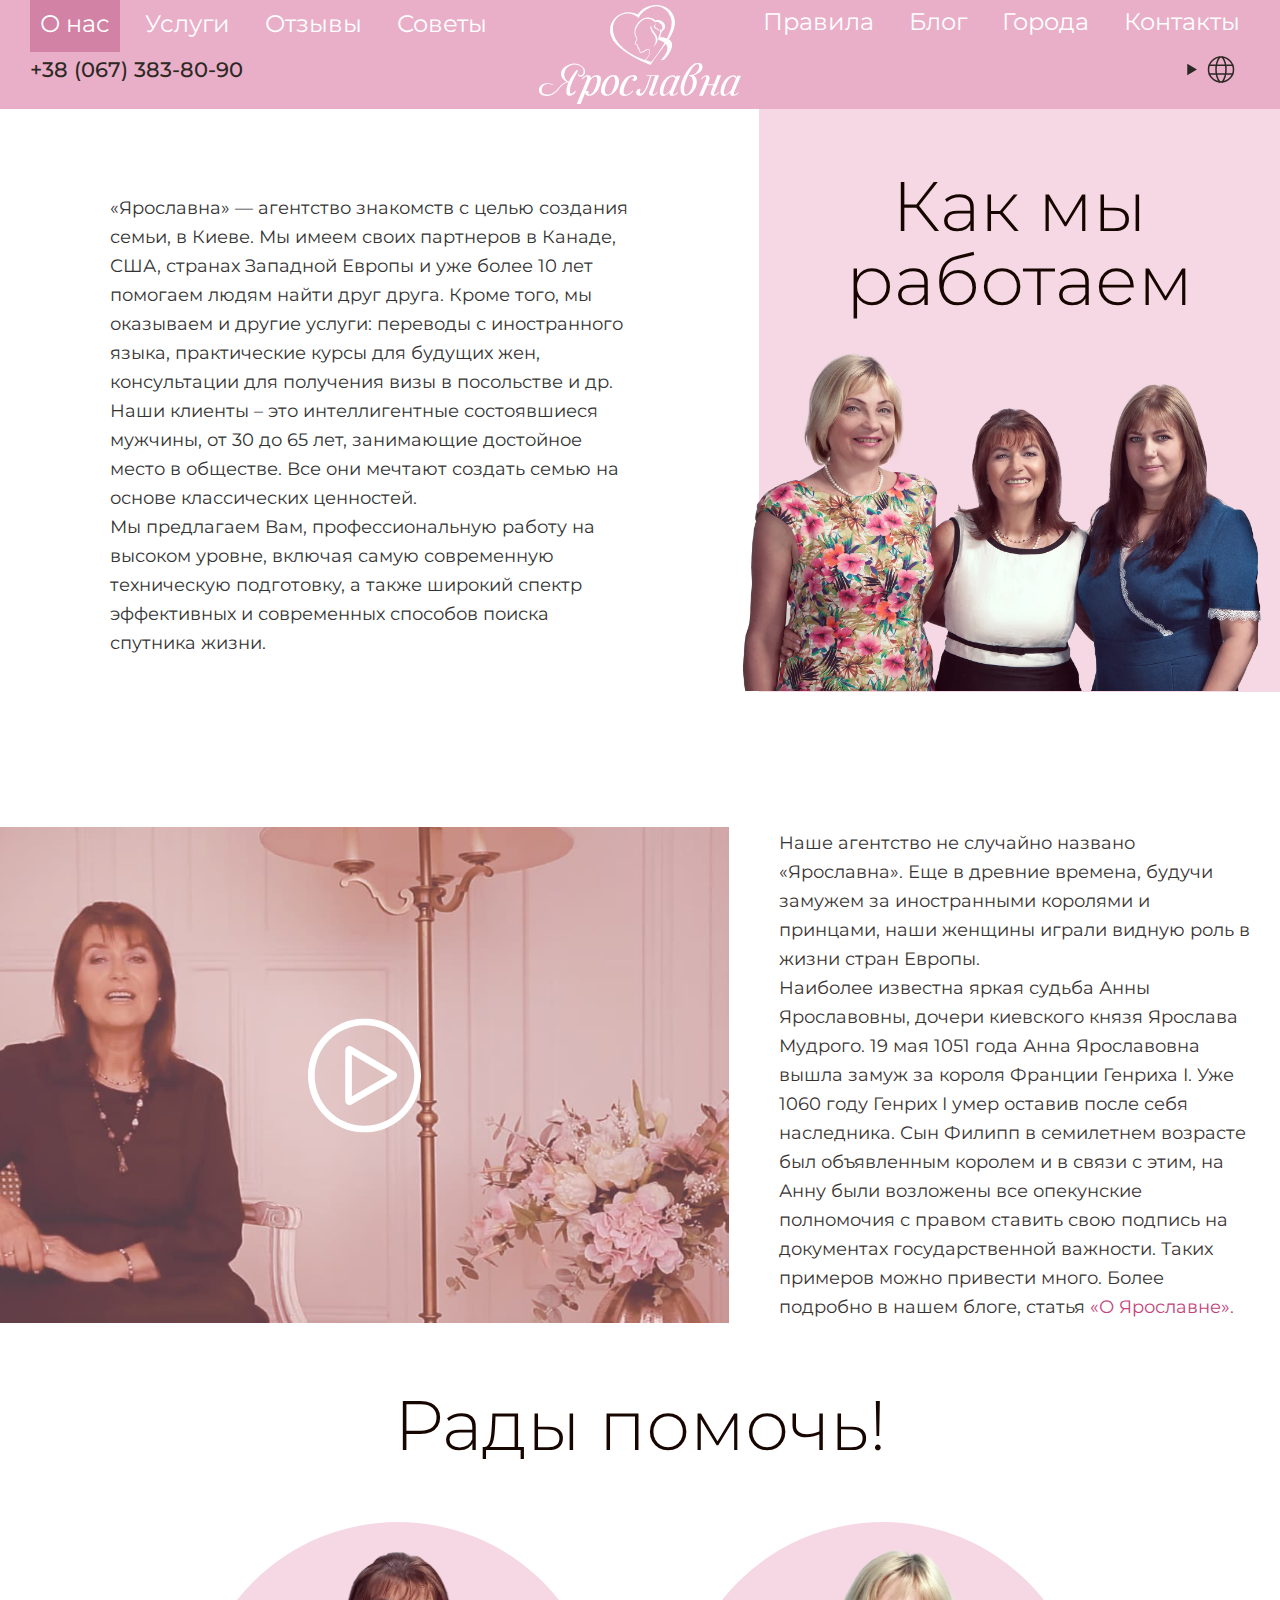
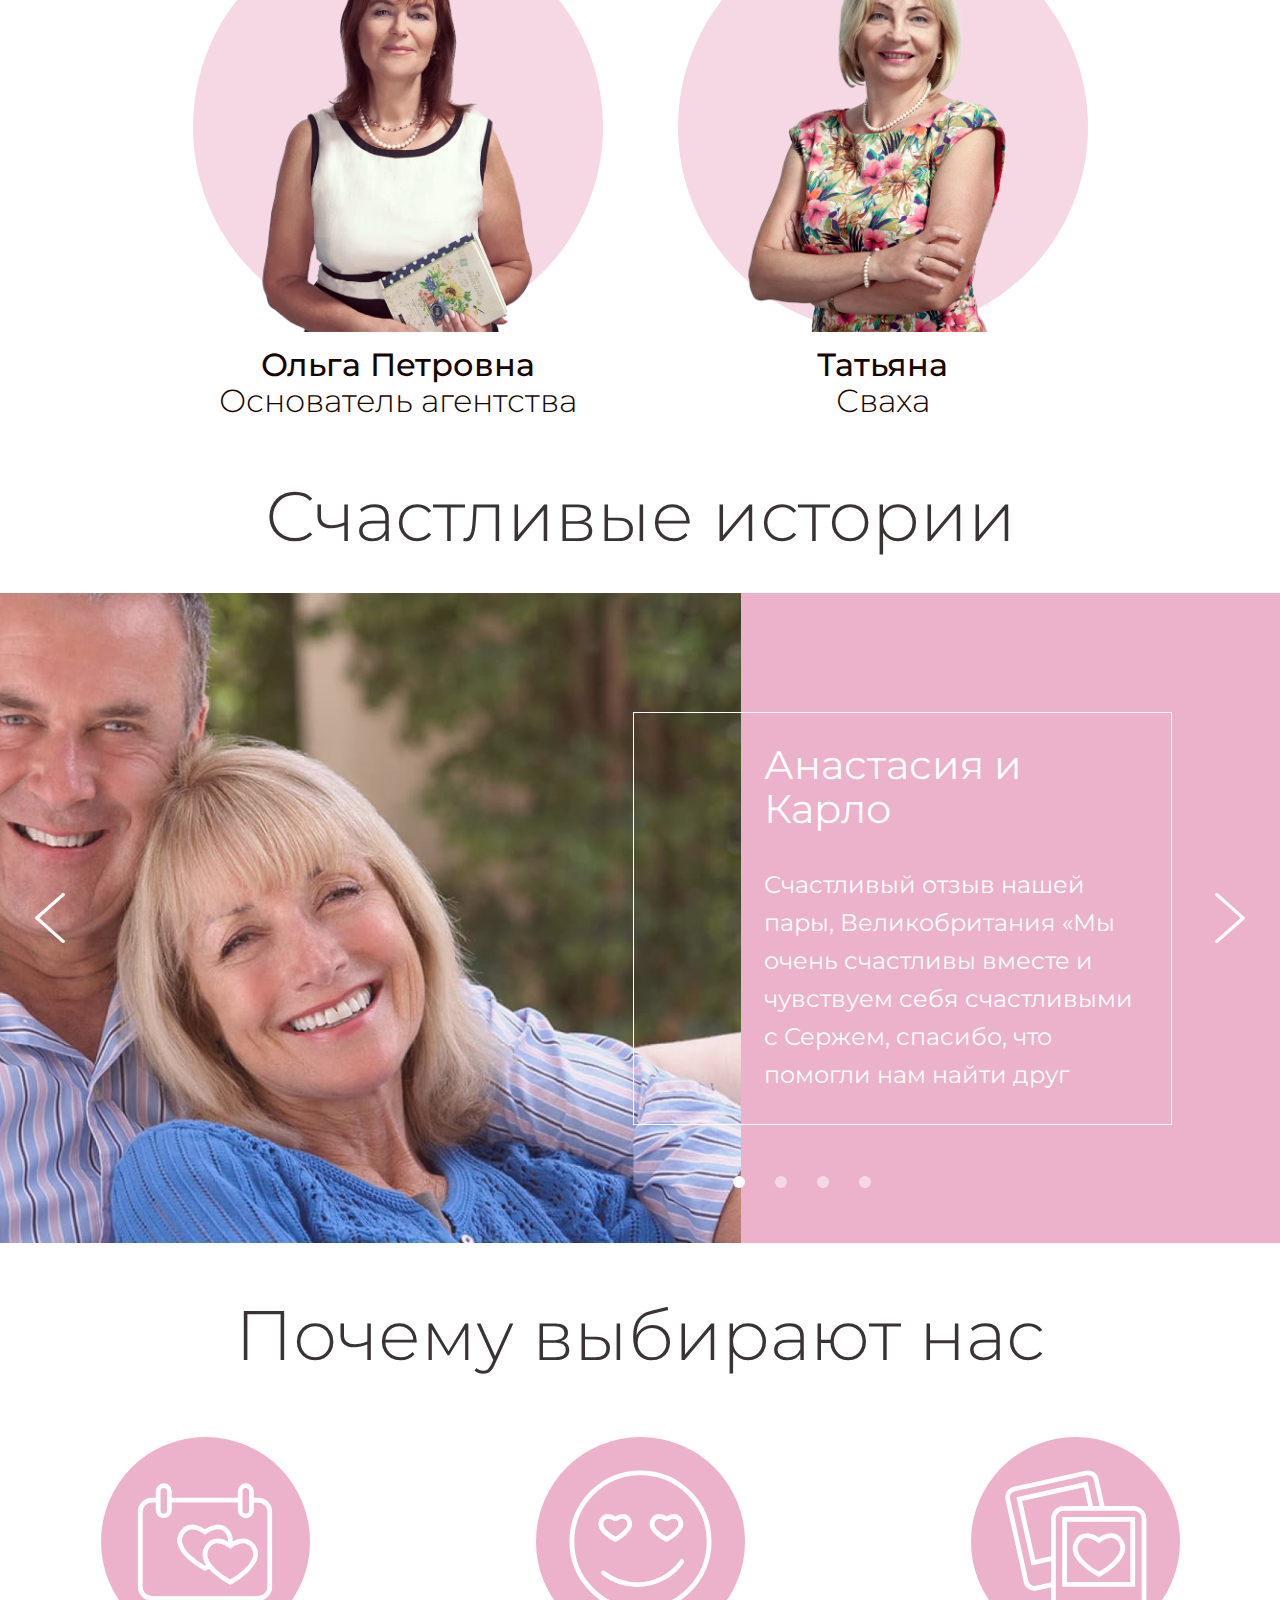
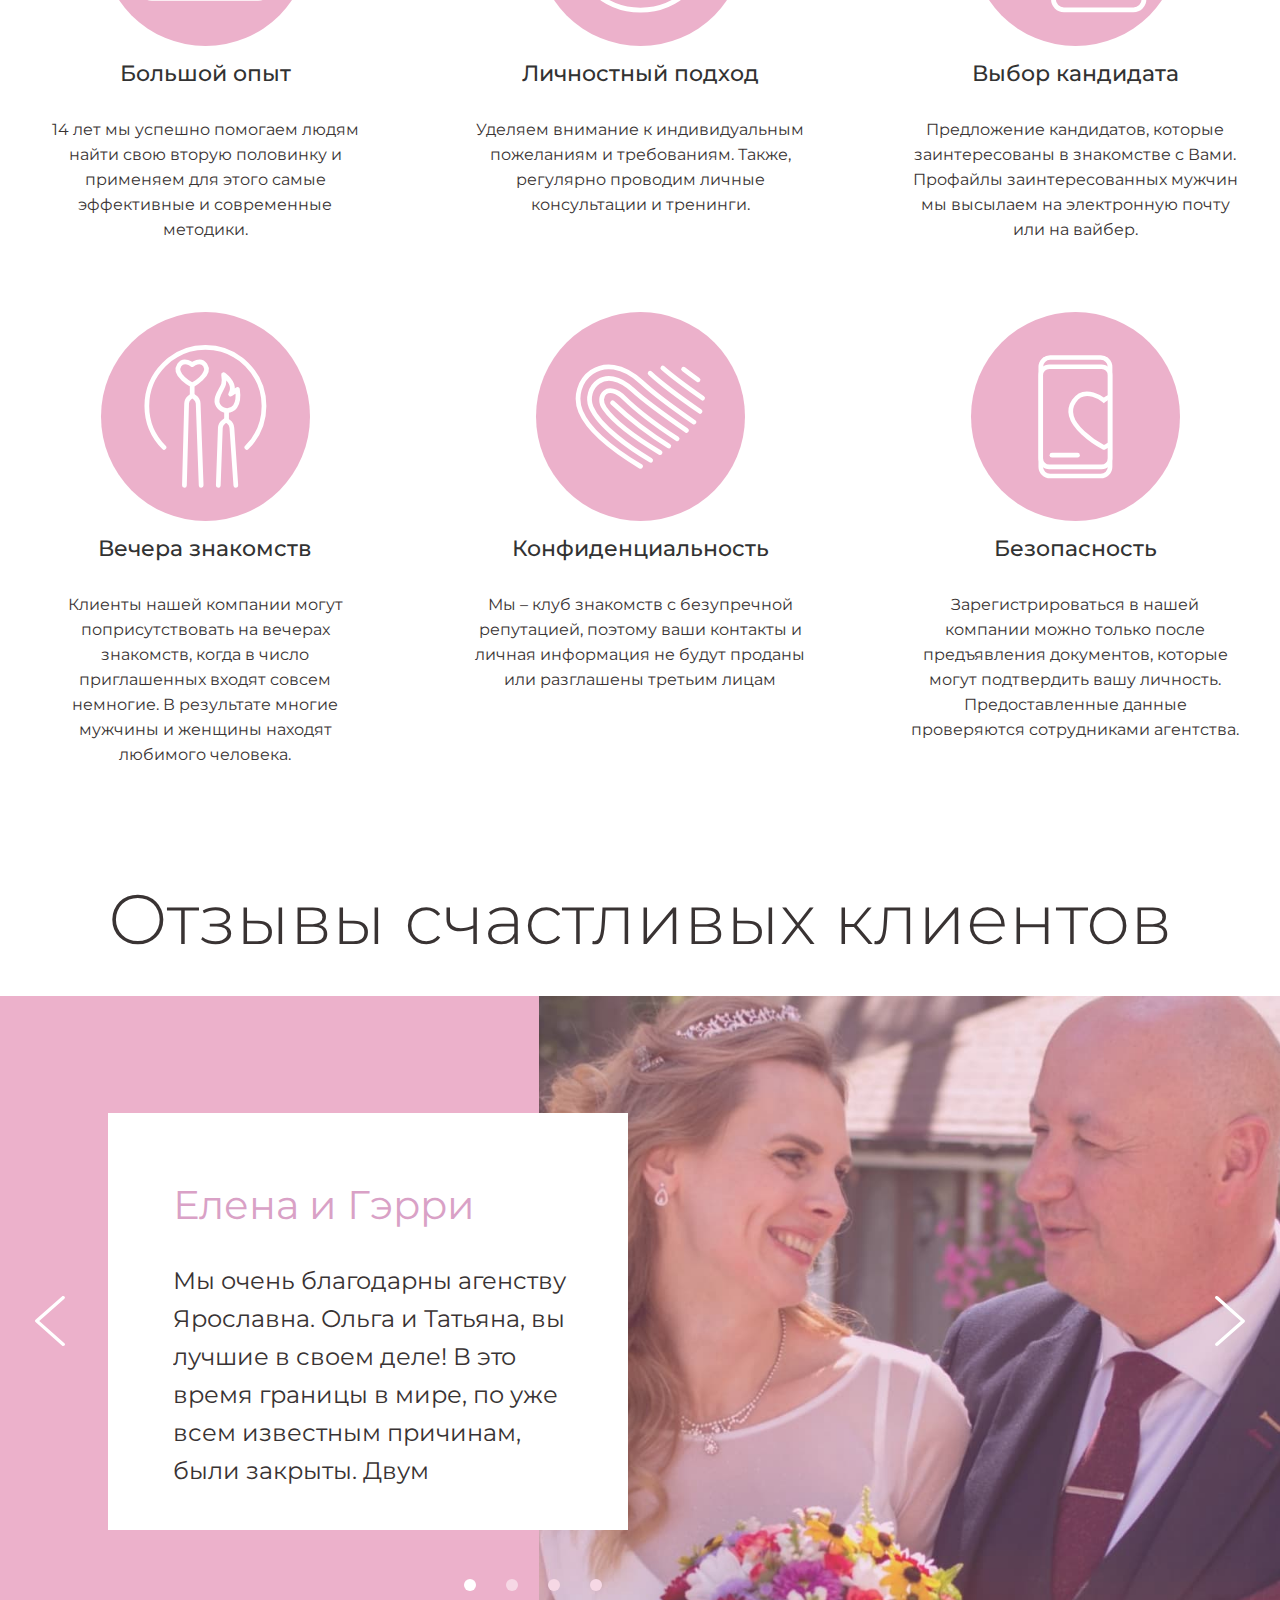
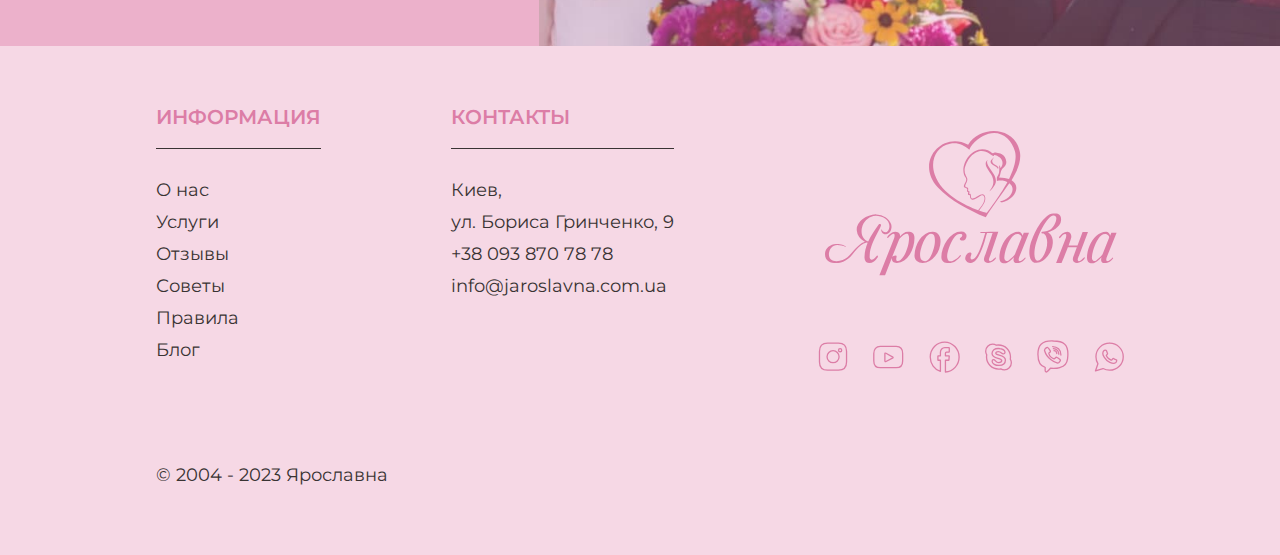
==== commit 2e4f4923: "Add files via upload" ====
--- a/about.html
+++ b/about.html
@@ -780,10 +780,10 @@
                             </h3>
                         </li>
                         <li class="footer-menu__list-item">
-                            <a class="footer-menu__list-link" href="#">
+                            <p class="footer-menu__list-text">
                                 Киев, <br>
                                 ул. Бориса Гринченко, 9
-                            </a>
+                            </p>
                         </li>
                         <li class="footer-menu__list-item">
                             <a class="footer-menu__list-link" href="tel:+380938707878">
--- a/css/style.min.css
+++ b/css/style.min.css
@@ -1 +1 @@
-*{padding:0;margin:0;border:0}*,*:before,*:after{-webkit-box-sizing:border-box;box-sizing:border-box}:focus,:active{outline:none}a:focus,a:active{outline:none}nav,footer,header,aside{display:block}html,body{height:100%;width:100%;font-size:100%;line-height:1;font-size:14px;-ms-text-size-adjust:100%;-moz-text-size-adjust:100%;-webkit-text-size-adjust:100%}input,button,textarea{font-family:inherit}input::-ms-clear{display:none}button{cursor:pointer}button::-moz-focus-inner{padding:0;border:0}a,a:visited{text-decoration:none}a:hover{text-decoration:none}ul li{list-style:none}img{vertical-align:top}h1,h2,h3,h4,h5,h6{font-size:inherit;font-weight:400}button{background:unset}html,body{height:100%;background:#fff;font-family:"Montserrat",sans-serif}html::-webkit-scrollbar,body::-webkit-scrollbar{width:5px}html::-webkit-scrollbar-track,body::-webkit-scrollbar-track{background:#e799bb}html::-webkit-scrollbar-thumb,body::-webkit-scrollbar-thumb{background:#2c2824}html::-webkit-scrollbar-thumb:hover,body::-webkit-scrollbar-thumb:hover{background:#e799bb}.wrapper{display:-webkit-box;display:-ms-flexbox;display:flex;-webkit-box-orient:vertical;-webkit-box-direction:normal;-ms-flex-direction:column;flex-direction:column;min-height:100%}.main{-webkit-box-flex:1;-ms-flex:1 0 auto;flex:1 0 auto}.footer{-webkit-box-flex:0;-ms-flex:0 0 auto;flex:0 0 auto}.container{max-width:1270px;margin:0 auto;padding:0 15px}.big-container{max-width:1420px;margin:0 auto;padding:0 15px}.heading__inner{position:relative;height:580px;max-height:580px;padding-top:80px;padding-top:80px;max-width:1920px;margin-left:auto;margin-right:auto;height:580px;max-height:580px}@media(max-width: 960px){.heading__inner{padding-top:calc(85px + -5 * ((100vw - 480px) / 480))}}@media(max-width: 480px){.heading__inner{padding-top:85px}}@media(max-width: 960px){.heading__inner{height:calc(435px + 145 * ((100vw - 480px) / 480))}}@media(max-width: 480px){.heading__inner{height:435px}}@media(max-width: 960px){.heading__inner{max-height:calc(435px + 145 * ((100vw - 480px) / 480))}}@media(max-width: 480px){.heading__inner{max-height:435px}}.heading__title{position:relative;z-index:1;max-width:788px;width:100%;color:#fff;text-align:center;font-size:70px;font-weight:500;line-height:72px;text-transform:uppercase;padding:15px 0 20px 0;background:rgba(233,175,200,.65);max-width:522px;max-width:490px;font-size:70px;line-height:72px;padding-top:15px;padding-bottom:20px;max-width:788px}@media(max-width: 1280px){.heading__title{max-width:calc(490px + 32 * ((100vw - 960px) / 320))}}@media(max-width: 960px){.heading__title{max-width:calc(490px + 0 * ((100vw - 480px) / 480))}}@media(max-width: 480px){.heading__title{max-width:490px}}@media(max-width: 960px){.heading__title{font-size:calc(45px + 25 * ((100vw - 480px) / 480))}}@media(max-width: 480px){.heading__title{font-size:45px}}@media(max-width: 960px){.heading__title{line-height:calc(49px + 23 * ((100vw - 480px) / 480))}}@media(max-width: 480px){.heading__title{line-height:49px}}@media(max-width: 960px){.heading__title{padding-top:calc(20px + -5 * ((100vw - 480px) / 480))}}@media(max-width: 480px){.heading__title{padding-top:20px}}@media(max-width: 960px){.heading__title{padding-bottom:calc(25px + -5 * ((100vw - 480px) / 480))}}@media(max-width: 480px){.heading__title{padding-bottom:25px}}@media(max-width: 1920px){.heading__title{max-width:calc(522px + 266 * ((100vw - 1280px) / 640))}}@media(min-width: 1920px){.heading__title{max-width:788px}}.heading__img{position:absolute;width:100%;height:100%;left:0;bottom:0;right:0;top:0;-o-object-fit:cover;object-fit:cover;z-index:0}.cards{padding-bottom:35px;max-width:1920px;margin-left:auto;margin-right:auto;cursor:pointer}.cards__inner{display:-ms-grid;display:grid;-ms-grid-columns:1fr 1fr 1fr 1fr;grid-template-columns:1fr 1fr 1fr 1fr;gap:20px}.cards__text{color:#170600;font-size:18px;line-height:28px;max-width:950px;margin:35px 0 45px 165px;margin-left:88px;max-width:759px;margin-bottom:45px;max-width:759px;margin-left:165px;max-width:950px}@media(max-width: 1280px){.cards__text{margin-left:calc(88px + 0 * ((100vw - 960px) / 320))}}@media(max-width: 1280px){.cards__text{max-width:calc(759px + 0 * ((100vw - 960px) / 320))}}@media(max-width: 960px){.cards__text{margin-bottom:calc(40px + 5 * ((100vw - 480px) / 480))}}@media(max-width: 480px){.cards__text{margin-bottom:40px}}@media(max-width: 960px){.cards__text{max-width:calc(436px + 323 * ((100vw - 480px) / 480))}}@media(max-width: 480px){.cards__text{max-width:436px}}@media(max-width: 1920px){.cards__text{margin-left:calc(88px + 77 * ((100vw - 1280px) / 640))}}@media(min-width: 1920px){.cards__text{margin-left:165px}}@media(max-width: 1920px){.cards__text{max-width:calc(759px + 191 * ((100vw - 1280px) / 640))}}@media(min-width: 1920px){.cards__text{max-width:950px}}.card{display:-webkit-box;display:-ms-flexbox;display:flex;-webkit-box-orient:vertical;-webkit-box-direction:normal;-ms-flex-direction:column;flex-direction:column;background:#e9afc8}.card:hover .card__img-image{-webkit-transform:scale(1.05);-ms-transform:scale(1.05);transform:scale(1.05)}.card__img{overflow:hidden;width:100%;height:255px}.card__img-image{width:100%;height:100%;-o-object-fit:cover;object-fit:cover;-webkit-transition:-webkit-transform .3s;transition:-webkit-transform .3s;-o-transition:transform .3s;transition:transform .3s;transition:transform .3s, -webkit-transform .3s}.card__box{-webkit-box-flex:1;-ms-flex-positive:1;flex-grow:1;margin:-20px 20px 20px 20px;background:#fff;z-index:1;position:relative;padding:20px 30px 25px 25px;min-height:310px;display:-webkit-box;display:-ms-flexbox;display:flex;-webkit-box-orient:vertical;-webkit-box-direction:normal;-ms-flex-direction:column;flex-direction:column}.card__suptext{margin-bottom:10px;color:#170600;font-size:28px;line-height:30px;-webkit-box-flex:1;-ms-flex-positive:1;flex-grow:1}.card__text{color:#170600;font-size:18px;line-height:24px;margin-bottom:30px}.card__date{color:#170600;text-align:right;font-size:18px;line-height:20px;display:block}.header{background:#e9afc8;position:relative;z-index:1}.header__inner{padding:5px 60px 5px 40px;display:-webkit-box;display:-ms-flexbox;display:flex;-webkit-box-align:center;-ms-flex-align:center;align-items:center;gap:40px;max-width:1920px;margin-left:auto;margin-right:auto}.header__wrapper{display:-webkit-box;display:-ms-flexbox;display:flex;-webkit-box-align:center;-ms-flex-align:center;align-items:center;-webkit-box-pack:justify;-ms-flex-pack:justify;justify-content:space-between;width:100%;margin-top:-42px}.header__phone{color:#2c2824;font-size:21px;font-weight:500;line-height:23px}.header__phone:hover{text-decoration:underline}.header-mobile{display:none}.menu__list{display:-webkit-box;display:-ms-flexbox;display:flex;-webkit-box-align:center;-ms-flex-align:center;align-items:center;gap:15px}.menu__list-link{color:#fff;font-size:24px;line-height:26px;padding:25px 15px 15px 15px;-webkit-transition:background .3s;-o-transition:background .3s;transition:background .3s;display:block}.menu__list-link:hover{background:#d282a4}.menu__list-item--active .menu__list-link{background:#d282a4}.logo{margin-left:auto;margin-right:auto}.lang{cursor:pointer;position:relative}.lang__top{display:-webkit-box;display:-ms-flexbox;display:flex;gap:10px;-webkit-box-align:center;-ms-flex-align:center;align-items:center}.lang__top svg:nth-child(1){-webkit-transition:-webkit-transform .3s;transition:-webkit-transform .3s;-o-transition:transform .3s;transition:transform .3s;transition:transform .3s, -webkit-transform .3s}.lang__list{position:absolute;top:120%;border:0px solid rgba(0,0,0,0);background:#e9afc8;left:-17px;height:0;opacity:0;-webkit-transition:height .3s,opacity .3s,border .3s;-o-transition:height .3s,opacity .3s,border .3s;transition:height .3s,opacity .3s,border .3s}.lang__list-link{display:block;padding:5px 8px;color:#2c2824;font-size:19px;line-height:22px;-webkit-transition:color .3s,background .3s;-o-transition:color .3s,background .3s;transition:color .3s,background .3s;font-family:"Open Sans",sans-serif}.lang__list-link:hover{background:#d282a4;color:#fff}.lang--active .lang__list{opacity:1;height:unset;border:1px solid #d282a4}.lang--active .lang__top svg:nth-child(1){-webkit-transform:rotate(90deg);-ms-transform:rotate(90deg);transform:rotate(90deg)}.burger{display:none;-webkit-box-orient:vertical;-webkit-box-direction:normal;-ms-flex-direction:column;flex-direction:column;-webkit-box-align:center;-ms-flex-align:center;align-items:center;-webkit-box-pack:justify;-ms-flex-pack:justify;justify-content:space-between;width:40px;height:28px}.burger span{height:4px;background:#fff;width:100%}.recalls-heading .heading__inner{height:680px;max-height:680px;height:680px;max-height:680px;height:575px;max-height:575px;height:575px;max-height:575px}@media(max-width: 1920px){.recalls-heading .heading__inner{height:calc(575px + 105 * ((100vw - 1280px) / 640))}}@media(min-width: 1920px){.recalls-heading .heading__inner{height:680px}}@media(max-width: 1920px){.recalls-heading .heading__inner{max-height:calc(575px + 105 * ((100vw - 1280px) / 640))}}@media(min-width: 1920px){.recalls-heading .heading__inner{max-height:680px}}@media(max-width: 1280px){.recalls-heading .heading__inner{height:calc(575px + 0 * ((100vw - 960px) / 320))}}@media(max-width: 1280px){.recalls-heading .heading__inner{max-height:calc(575px + 0 * ((100vw - 960px) / 320))}}@media(max-width: 960px){.recalls-heading .heading__inner{height:calc(430px + 145 * ((100vw - 480px) / 480))}}@media(max-width: 480px){.recalls-heading .heading__inner{height:430px}}@media(max-width: 960px){.recalls-heading .heading__inner{max-height:calc(430px + 145 * ((100vw - 480px) / 480))}}@media(max-width: 480px){.recalls-heading .heading__inner{max-height:430px}}.recalls-cards{padding-top:25px;padding-bottom:20px;padding-top:25px;padding-top:25px;padding-top:25px}@media(max-width: 1920px){.recalls-cards{padding-top:calc(20px + 5 * ((100vw - 1280px) / 640))}}@media(min-width: 1920px){.recalls-cards{padding-top:25px}}@media(max-width: 1280px){.recalls-cards{padding-top:calc(20px + 5 * ((100vw - 960px) / 320))}}@media(max-width: 960px){.recalls-cards{padding-top:calc(20px + 5 * ((100vw - 480px) / 480))}}@media(max-width: 480px){.recalls-cards{padding-top:20px}}.recalls-cards .card__suptext{font-size:35px;line-height:38px;color:#e9afc8}.recalls-cards .card__date{color:#e9afc8}.footer{background:#f6d8e5;padding:60px 0 105px 0;padding-bottom:105px;padding-bottom:70px;padding-bottom:70px}@media(max-width: 1920px){.footer{padding-bottom:calc(70px + 35 * ((100vw - 1280px) / 640))}}@media(min-width: 1920px){.footer{padding-bottom:105px}}@media(max-width: 1280px){.footer{padding-bottom:calc(70px + 0 * ((100vw - 960px) / 320))}}@media(max-width: 960px){.footer{padding-bottom:calc(35px + 35 * ((100vw - 480px) / 480))}}@media(max-width: 480px){.footer{padding-bottom:35px}}.footer__inner{max-width:1435px;max-width:1435px;max-width:968px;max-width:572px;margin-left:auto;margin-right:auto;display:-webkit-box;display:-ms-flexbox;display:flex;-webkit-box-align:start;-ms-flex-align:start;align-items:flex-start;-webkit-box-pack:justify;-ms-flex-pack:justify;justify-content:space-between;margin-bottom:65px;margin-bottom:65px;margin-bottom:90px;margin-bottom:65px}@media(max-width: 1920px){.footer__inner{max-width:calc(968px + 467 * ((100vw - 1280px) / 640))}}@media(min-width: 1920px){.footer__inner{max-width:1435px}}@media(max-width: 1280px){.footer__inner{max-width:calc(572px + 396 * ((100vw - 960px) / 320))}}@media(max-width: 960px){.footer__inner{max-width:calc(422px + 150 * ((100vw - 480px) / 480))}}@media(max-width: 480px){.footer__inner{max-width:422px}}@media(max-width: 1920px){.footer__inner{margin-bottom:calc(90px + -25 * ((100vw - 1280px) / 640))}}@media(min-width: 1920px){.footer__inner{margin-bottom:65px}}@media(max-width: 1280px){.footer__inner{margin-bottom:calc(65px + 25 * ((100vw - 960px) / 320))}}@media(max-width: 960px){.footer__inner{margin-bottom:calc(45px + 20 * ((100vw - 480px) / 480))}}@media(max-width: 480px){.footer__inner{margin-bottom:45px}}.footer__wrapper{padding-top:25px}.footer__logo{margin-bottom:65px;margin-bottom:65px;width:292px;height:144px;display:block}@media(max-width: 960px){.footer__logo{margin-bottom:calc(30px + 35 * ((100vw - 480px) / 480))}}@media(max-width: 480px){.footer__logo{margin-bottom:30px}}@media(max-width: 960px){.footer__logo{width:calc(241px + 51 * ((100vw - 480px) / 480))}}@media(max-width: 480px){.footer__logo{width:241px}}@media(max-width: 960px){.footer__logo{height:calc(119px + 25 * ((100vw - 480px) / 480))}}@media(max-width: 480px){.footer__logo{height:119px}}.footer__logo img{width:100%;height:100% w}.footer__copy{max-width:1435px;max-width:1435px;max-width:968px;max-width:572px;margin-left:auto;margin-right:auto;color:#393333;font-size:18px;line-height:20px}@media(max-width: 1920px){.footer__copy{max-width:calc(968px + 467 * ((100vw - 1280px) / 640))}}@media(min-width: 1920px){.footer__copy{max-width:1435px}}@media(max-width: 1280px){.footer__copy{max-width:calc(572px + 396 * ((100vw - 960px) / 320))}}@media(max-width: 960px){.footer__copy{max-width:calc(422px + 150 * ((100vw - 480px) / 480))}}@media(max-width: 480px){.footer__copy{max-width:422px}}.footer-menu{display:-webkit-box;display:-ms-flexbox;display:flex;-webkit-box-align:start;-ms-flex-align:start;align-items:flex-start;gap:150px;gap:150px;gap:130px;gap:120px}@media(max-width: 1920px){.footer-menu{gap:calc(130px + 20 * ((100vw - 1280px) / 640))}}@media(min-width: 1920px){.footer-menu{gap:150px}}@media(max-width: 1280px){.footer-menu{gap:calc(120px + 10 * ((100vw - 960px) / 320))}}@media(max-width: 960px){.footer-menu{gap:calc(25px + 95 * ((100vw - 480px) / 480))}}@media(max-width: 480px){.footer-menu{gap:25px}}.footer-menu__list{max-width:250px}.footer-menu__list-title{color:#dc7da6;font-size:20px;font-weight:600;line-height:22px;text-transform:uppercase;padding-bottom:20px;margin-bottom:25px;border-bottom:1px solid #393333;max-width:225px;max-width:225px}@media(max-width: 960px){.footer-menu__list-title{max-width:calc(185px + 40 * ((100vw - 480px) / 480))}}@media(max-width: 480px){.footer-menu__list-title{max-width:185px}}.footer-menu__list-link{color:#393333;font-size:18px;line-height:32px;font-size:18px;line-height:32px;position:relative;-webkit-transition:color .3s;-o-transition:color .3s;transition:color .3s}@media(max-width: 960px){.footer-menu__list-link{font-size:calc(17px + 1 * ((100vw - 480px) / 480))}}@media(max-width: 480px){.footer-menu__list-link{font-size:17px}}@media(max-width: 960px){.footer-menu__list-link{line-height:calc(30px + 2 * ((100vw - 480px) / 480))}}@media(max-width: 480px){.footer-menu__list-link{line-height:30px}}.footer-menu__list-link:hover{color:#000}.footer-menu__list-link::after{content:"";width:0%;height:1px;position:absolute;left:0;bottom:-2px;right:0;background:#dc7da6;-webkit-transition:width .3s;-o-transition:width .3s;transition:width .3s}.footer-menu__list-link:hover::after{width:100%}.socials__list{display:-webkit-box;display:-ms-flexbox;display:flex;-webkit-box-align:center;-ms-flex-align:center;align-items:center;gap:25px}.contacts{padding:65px 0 0 0;margin-bottom:45px;padding-top:65px;padding-top:30px;margin-bottom:45px;margin-bottom:35px;padding-top:35px}@media(max-width: 1920px){.contacts{padding-top:calc(30px + 35 * ((100vw - 1280px) / 640))}}@media(min-width: 1920px){.contacts{padding-top:65px}}@media(max-width: 1280px){.contacts{padding-top:calc(35px + -5 * ((100vw - 960px) / 320))}}@media(max-width: 1280px){.contacts{margin-bottom:calc(35px + 10 * ((100vw - 960px) / 320))}}@media(max-width: 960px){.contacts{margin-bottom:calc(20px + 15 * ((100vw - 480px) / 480))}}@media(max-width: 480px){.contacts{margin-bottom:20px}}@media(max-width: 960px){.contacts{padding-top:calc(35px + 0 * ((100vw - 480px) / 480))}}@media(max-width: 480px){.contacts{padding-top:35px}}.contacts__inner{max-width:1275px;margin-left:auto;margin-right:auto;max-width:1275px;max-width:1064px;max-width:794px}@media(max-width: 1920px){.contacts__inner{max-width:calc(1064px + 211 * ((100vw - 1280px) / 640))}}@media(min-width: 1920px){.contacts__inner{max-width:1275px}}@media(max-width: 1280px){.contacts__inner{max-width:calc(794px + 270 * ((100vw - 960px) / 320))}}@media(max-width: 960px){.contacts__inner{max-width:calc(387px + 407 * ((100vw - 480px) / 480))}}@media(max-width: 480px){.contacts__inner{max-width:387px}}.contacts__text{color:#393333;font-size:20px;line-height:30px;max-width:740px;padding-left:110px;max-width:850px;font-size:20px;line-height:30px}@media(max-width: 1280px){.contacts__text{padding-left:calc(81px + 29 * ((100vw - 960px) / 320))}}@media(max-width: 1280px){.contacts__text{max-width:calc(821px + 29 * ((100vw - 960px) / 320))}}@media(max-width: 960px){.contacts__text{font-size:calc(14px + 6 * ((100vw - 480px) / 480))}}@media(max-width: 480px){.contacts__text{font-size:14px}}@media(max-width: 960px){.contacts__text{line-height:calc(22px + 8 * ((100vw - 480px) / 480))}}@media(max-width: 480px){.contacts__text{line-height:22px}}.contacts__text a{color:#dc7da6}.contacts__text a:hover{text-decoration:underline}.map{margin-bottom:40px;margin-bottom:40px}@media(max-width: 960px){.map{margin-bottom:calc(35px + 5 * ((100vw - 480px) / 480))}}@media(max-width: 480px){.map{margin-bottom:35px}}.map__inner{height:580px;max-height:580px;max-width:1920px;margin-left:auto;margin-right:auto;height:580px;max-height:580px}@media(max-width: 960px){.map__inner{height:calc(475px + 105 * ((100vw - 480px) / 480))}}@media(max-width: 480px){.map__inner{height:475px}}@media(max-width: 960px){.map__inner{max-height:calc(475px + 105 * ((100vw - 480px) / 480))}}@media(max-width: 480px){.map__inner{max-height:475px}}.map iframe{height:100%;width:100%}.contact{margin-bottom:70px;max-width:1275px;margin-left:auto;margin-right:auto;max-width:1275px;max-width:1065px;max-width:796px}@media(max-width: 1920px){.contact{max-width:calc(1065px + 210 * ((100vw - 1280px) / 640))}}@media(min-width: 1920px){.contact{max-width:1275px}}@media(max-width: 1280px){.contact{max-width:calc(796px + 269 * ((100vw - 960px) / 320))}}@media(max-width: 960px){.contact{max-width:calc(387px + 409 * ((100vw - 480px) / 480))}}@media(max-width: 480px){.contact{max-width:387px}}.contact__title{color:#393333;text-align:center;font-size:70px;font-weight:300;line-height:74px;margin-bottom:40px;margin-bottom:40px;font-size:70px;line-height:74px}@media(max-width: 960px){.contact__title{margin-bottom:calc(20px + 20 * ((100vw - 480px) / 480))}}@media(max-width: 480px){.contact__title{margin-bottom:20px}}@media(max-width: 960px){.contact__title{font-size:calc(45px + 25 * ((100vw - 480px) / 480))}}@media(max-width: 480px){.contact__title{font-size:45px}}@media(max-width: 960px){.contact__title{line-height:calc(49px + 25 * ((100vw - 480px) / 480))}}@media(max-width: 480px){.contact__title{line-height:49px}}.contact-form{display:-webkit-box;display:-ms-flexbox;display:flex;-webkit-box-orient:vertical;-webkit-box-direction:normal;-ms-flex-direction:column;flex-direction:column;gap:30px}.contact-form__input{width:100%;color:#323232;font-size:20px;line-height:22px;border-bottom:1px solid #ecb1cb;padding-bottom:5px}.contact-form__input::-webkit-input-placeholder{color:#e799bb;font-size:20px;line-height:22px}.contact-form__input::-moz-placeholder{color:#e799bb;font-size:20px;line-height:22px}.contact-form__input:-ms-input-placeholder{color:#e799bb;font-size:20px;line-height:22px}.contact-form__input::-ms-input-placeholder{color:#e799bb;font-size:20px;line-height:22px}.contact-form__input::placeholder{color:#e799bb;font-size:20px;line-height:22px}.contact-form__wrapper{margin-bottom:20px}.contact-form__text{color:#e799bb;font-size:20px;line-height:22px;margin-bottom:5px;display:block}.contact-form__textarea{width:100%;color:#323232;font-size:20px;line-height:22px;border:1px solid #ecb1cb;padding:10px;resize:unset;max-height:202px}@media(max-width: 960px){.contact-form__textarea{max-height:calc(120px + 82 * ((100vw - 480px) / 480))}}@media(max-width: 480px){.contact-form__textarea{max-height:120px}}.contact-form-bottom{display:-webkit-box;display:-ms-flexbox;display:flex;-webkit-box-align:start;-ms-flex-align:start;align-items:flex-start;-webkit-box-pack:justify;-ms-flex-pack:justify;justify-content:space-between}.contact-form-bottom__text{color:#393333;font-size:20px;line-height:30px;font-size:20px;line-height:30px}@media(max-width: 960px){.contact-form-bottom__text{font-size:calc(14px + 6 * ((100vw - 480px) / 480))}}@media(max-width: 480px){.contact-form-bottom__text{font-size:14px}}@media(max-width: 960px){.contact-form-bottom__text{line-height:calc(26px + 4 * ((100vw - 480px) / 480))}}@media(max-width: 480px){.contact-form-bottom__text{line-height:26px}}.contact-form-bottom__box{display:-webkit-box;display:-ms-flexbox;display:flex;-webkit-box-align:center;-ms-flex-align:center;align-items:center;gap:35px;gap:35px;gap:30px}@media(max-width: 1280px){.contact-form-bottom__box{gap:calc(30px + 5 * ((100vw - 960px) / 320))}}@media(max-width: 960px){.contact-form-bottom__box{gap:calc(20px + 10 * ((100vw - 480px) / 480))}}@media(max-width: 480px){.contact-form-bottom__box{gap:20px}}.contact-form-bottom__box-img{width:303px;height:82px;-o-object-fit:cover;object-fit:cover}.contact-form-bottom__box-button{display:-webkit-box;display:-ms-flexbox;display:flex;-webkit-box-pack:center;-ms-flex-pack:center;justify-content:center;-webkit-box-align:center;-ms-flex-align:center;align-items:center;color:#fff;text-align:center;font-size:22px;font-weight:500;line-height:24px;padding:25px 50px;background:#e799bb;-webkit-transition:background .3s;-o-transition:background .3s;transition:background .3s}.contact-form-bottom__box-button:hover{background:#cf6793}.services{overflow:hidden}.services__inner{padding-left:170px;display:-webkit-box;display:-ms-flexbox;display:flex;-webkit-box-align:start;-ms-flex-align:start;align-items:flex-start;gap:55px;padding-bottom:75px;-webkit-box-pack:center;-ms-flex-pack:center;justify-content:center;gap:55px;padding-left:170px;padding-bottom:75px;gap:75px;padding-bottom:65px;gap:35px;padding-bottom:50px}@media(max-width: 1920px){.services__inner{gap:calc(75px + -20 * ((100vw - 1280px) / 640))}}@media(min-width: 1920px){.services__inner{gap:55px}}@media(max-width: 1920px){.services__inner{padding-left:calc(108px + 62 * ((100vw - 1280px) / 640))}}@media(min-width: 1920px){.services__inner{padding-left:170px}}@media(max-width: 1920px){.services__inner{padding-bottom:calc(65px + 10 * ((100vw - 1280px) / 640))}}@media(min-width: 1920px){.services__inner{padding-bottom:75px}}@media(max-width: 1280px){.services__inner{gap:calc(35px + 40 * ((100vw - 960px) / 320))}}@media(max-width: 1280px){.services__inner{padding-bottom:calc(50px + 15 * ((100vw - 960px) / 320))}}@media(max-width: 960px){.services__inner{gap:calc(45px + -10 * ((100vw - 480px) / 480))}}@media(max-width: 480px){.services__inner{gap:45px}}@media(max-width: 960px){.services__inner{padding-bottom:calc(35px + 15 * ((100vw - 480px) / 480))}}@media(max-width: 480px){.services__inner{padding-bottom:35px}}.services__box{position:relative;z-index:1;padding-top:35px;max-width:950px;display:-webkit-box;display:-ms-flexbox;display:flex;-webkit-box-orient:vertical;-webkit-box-direction:normal;-ms-flex-direction:column;flex-direction:column;-webkit-box-pack:center;-ms-flex-pack:center;justify-content:center;-webkit-box-align:center;-ms-flex-align:center;align-items:center;text-align:center;max-width:950px}@media(max-width: 1920px){.services__box{max-width:calc(575px + 375 * ((100vw - 1280px) / 640))}}@media(min-width: 1920px){.services__box{max-width:950px}}.services__box-title{color:#170600;font-size:70px;font-weight:300;line-height:74px;margin-bottom:70px;margin-bottom:70px}@media(max-width: 1920px){.services__box-title{margin-bottom:calc(30px + 40 * ((100vw - 1280px) / 640))}}@media(min-width: 1920px){.services__box-title{margin-bottom:70px}}.services__box-text{color:#170600;font-size:18px;line-height:28px;margin-bottom:60px;text-align:left;margin-bottom:60px;margin-bottom:55px;margin-bottom:70px;font-size:18px;line-height:28px}@media(max-width: 1920px){.services__box-text{margin-bottom:calc(55px + 5 * ((100vw - 1280px) / 640))}}@media(min-width: 1920px){.services__box-text{margin-bottom:60px}}@media(max-width: 1280px){.services__box-text{margin-bottom:calc(70px + -15 * ((100vw - 960px) / 320))}}@media(max-width: 960px){.services__box-text{margin-bottom:calc(40px + 30 * ((100vw - 480px) / 480))}}@media(max-width: 480px){.services__box-text{margin-bottom:40px}}@media(max-width: 960px){.services__box-text{font-size:calc(14px + 4 * ((100vw - 480px) / 480))}}@media(max-width: 480px){.services__box-text{font-size:14px}}@media(max-width: 960px){.services__box-text{line-height:calc(22px + 6 * ((100vw - 480px) / 480))}}@media(max-width: 480px){.services__box-text{line-height:22px}}.services__box-link{display:-webkit-box;display:-ms-flexbox;display:flex;-webkit-box-pack:center;-ms-flex-pack:center;justify-content:center;-webkit-box-align:center;-ms-flex-align:center;align-items:center;color:#fff;text-align:center;font-size:22px;font-weight:500;line-height:24px;padding:15px 65px;background:#e799bb;-webkit-transition:background .3s;-o-transition:background .3s;transition:background .3s;text-transform:uppercase}.services__box-link:hover{background:#cf6793}.services-poster{position:relative;background:#f6d8e5;width:100%;max-width:754px;height:629px;display:-webkit-box;display:-ms-flexbox;display:flex;max-width:754px;height:629px;height:689px;max-width:522px;height:629px}@media(max-width: 1920px){.services-poster{max-width:calc(522px + 232 * ((100vw - 1280px) / 640))}}@media(min-width: 1920px){.services-poster{max-width:754px}}@media(max-width: 1920px){.services-poster{height:calc(689px + -60 * ((100vw - 1280px) / 640))}}@media(min-width: 1920px){.services-poster{height:629px}}@media(max-width: 1280px){.services-poster{height:calc(629px + 60 * ((100vw - 960px) / 320))}}@media(max-width: 1280px){.services-poster{max-width:calc(715px + -193 * ((100vw - 960px) / 320))}}@media(max-width: 960px){.services-poster{height:calc(482px + 147 * ((100vw - 480px) / 480))}}@media(max-width: 480px){.services-poster{height:482px}}.services-poster__title{display:none;color:#170600;font-size:70px;font-weight:300;line-height:74px;margin-bottom:20px;margin-bottom:20px;font-size:70px;line-height:74px}@media(max-width: 960px){.services-poster__title{margin-bottom:calc(25px + -5 * ((100vw - 480px) / 480))}}@media(max-width: 480px){.services-poster__title{margin-bottom:25px}}@media(max-width: 960px){.services-poster__title{font-size:calc(45px + 25 * ((100vw - 480px) / 480))}}@media(max-width: 480px){.services-poster__title{font-size:45px}}@media(max-width: 960px){.services-poster__title{line-height:calc(50px + 24 * ((100vw - 480px) / 480))}}@media(max-width: 480px){.services-poster__title{line-height:50px}}.services-poster__img{position:absolute;bottom:0;right:68px;width:720px;height:593px;right:68px;width:720px;height:593px;right:-40px;width:605px;height:498px;right:155px;width:605px;height:498px}@media(max-width: 1920px){.services-poster__img{right:calc(-40px + 108 * ((100vw - 1280px) / 640))}}@media(min-width: 1920px){.services-poster__img{right:68px}}@media(max-width: 1920px){.services-poster__img{width:calc(605px + 115 * ((100vw - 1280px) / 640))}}@media(min-width: 1920px){.services-poster__img{width:720px}}@media(max-width: 1920px){.services-poster__img{height:calc(498px + 95 * ((100vw - 1280px) / 640))}}@media(min-width: 1920px){.services-poster__img{height:593px}}@media(max-width: 1280px){.services-poster__img{right:calc(155px + -195 * ((100vw - 960px) / 320))}}@media(max-width: 1280px){.services-poster__img{width:calc(605px + 0 * ((100vw - 960px) / 320))}}@media(max-width: 1280px){.services-poster__img{height:calc(498px + 0 * ((100vw - 960px) / 320))}}@media(max-width: 960px){.services-poster__img{right:calc(12px + 143 * ((100vw - 480px) / 480))}}@media(max-width: 480px){.services-poster__img{right:12px}}@media(max-width: 960px){.services-poster__img{width:calc(455px + 150 * ((100vw - 480px) / 480))}}@media(max-width: 480px){.services-poster__img{width:455px}}@media(max-width: 960px){.services-poster__img{height:calc(375px + 123 * ((100vw - 480px) / 480))}}@media(max-width: 480px){.services-poster__img{height:375px}}.free{padding:35px 0 45px 0;background:#e9afc8;padding-bottom:45px;padding-bottom:45px;padding-bottom:55px;padding-top:45px}@media(max-width: 1920px){.free{padding-bottom:calc(45px + 0 * ((100vw - 1280px) / 640))}}@media(min-width: 1920px){.free{padding-bottom:45px}}@media(max-width: 1280px){.free{padding-bottom:calc(55px + -10 * ((100vw - 960px) / 320))}}@media(max-width: 960px){.free{padding-bottom:calc(35px + 20 * ((100vw - 480px) / 480))}}@media(max-width: 480px){.free{padding-bottom:35px}}@media(max-width: 960px){.free{padding-top:calc(20px + 25 * ((100vw - 480px) / 480))}}@media(max-width: 480px){.free{padding-top:20px}}.free__title{margin-bottom:50px;color:#fff;text-align:center;font-size:70px;font-weight:300;line-height:74px;font-size:70px;line-height:74px}@media(max-width: 960px){.free__title{font-size:calc(40px + 30 * ((100vw - 480px) / 480))}}@media(max-width: 480px){.free__title{font-size:40px}}@media(max-width: 960px){.free__title{line-height:calc(44px + 30 * ((100vw - 480px) / 480))}}@media(max-width: 480px){.free__title{line-height:44px}}.free__inner{max-width:1220px;margin-left:auto;margin-right:auto;display:-ms-grid;display:grid;-ms-grid-columns:1fr 1fr 1fr 1fr;grid-template-columns:1fr 1fr 1fr 1fr}.free-item{display:-webkit-box;display:-ms-flexbox;display:flex;-webkit-box-orient:vertical;-webkit-box-direction:normal;-ms-flex-direction:column;flex-direction:column;-webkit-box-pack:start;-ms-flex-pack:start;justify-content:flex-start;-webkit-box-align:center;-ms-flex-align:center;align-items:center;text-align:center}.free-item:nth-child(1) .free-item__icon svg{width:126px;height:93px}@media(max-width: 960px){.free-item:nth-child(1) .free-item__icon svg{width:calc(107px + 19 * ((100vw - 480px) / 480))}}@media(max-width: 480px){.free-item:nth-child(1) .free-item__icon svg{width:107px}}@media(max-width: 960px){.free-item:nth-child(1) .free-item__icon svg{height:calc(79px + 14 * ((100vw - 480px) / 480))}}@media(max-width: 480px){.free-item:nth-child(1) .free-item__icon svg{height:79px}}.free-item:nth-child(2) .free-item__icon svg{width:158px;height:101px}@media(max-width: 960px){.free-item:nth-child(2) .free-item__icon svg{width:calc(134px + 24 * ((100vw - 480px) / 480))}}@media(max-width: 480px){.free-item:nth-child(2) .free-item__icon svg{width:134px}}@media(max-width: 960px){.free-item:nth-child(2) .free-item__icon svg{height:calc(86px + 15 * ((100vw - 480px) / 480))}}@media(max-width: 480px){.free-item:nth-child(2) .free-item__icon svg{height:86px}}.free-item:nth-child(3) .free-item__icon svg{width:162px;height:120px}@media(max-width: 960px){.free-item:nth-child(3) .free-item__icon svg{width:calc(137px + 25 * ((100vw - 480px) / 480))}}@media(max-width: 480px){.free-item:nth-child(3) .free-item__icon svg{width:137px}}@media(max-width: 960px){.free-item:nth-child(3) .free-item__icon svg{height:calc(102px + 18 * ((100vw - 480px) / 480))}}@media(max-width: 480px){.free-item:nth-child(3) .free-item__icon svg{height:102px}}.free-item:nth-child(4) .free-item__icon svg{width:90px;height:131px}@media(max-width: 960px){.free-item:nth-child(4) .free-item__icon svg{width:calc(77px + 13 * ((100vw - 480px) / 480))}}@media(max-width: 480px){.free-item:nth-child(4) .free-item__icon svg{width:77px}}@media(max-width: 960px){.free-item:nth-child(4) .free-item__icon svg{height:calc(112px + 19 * ((100vw - 480px) / 480))}}@media(max-width: 480px){.free-item:nth-child(4) .free-item__icon svg{height:112px}}.free-item__icon{display:-webkit-box;display:-ms-flexbox;display:flex;-webkit-box-pack:center;-ms-flex-pack:center;justify-content:center;-webkit-box-align:center;-ms-flex-align:center;align-items:center;margin-bottom:50px;height:130px;height:130px;margin-bottom:50px}@media(max-width: 960px){.free-item__icon{height:calc(112px + 18 * ((100vw - 480px) / 480))}}@media(max-width: 480px){.free-item__icon{height:112px}}@media(max-width: 960px){.free-item__icon{margin-bottom:calc(35px + 15 * ((100vw - 480px) / 480))}}@media(max-width: 480px){.free-item__icon{margin-bottom:35px}}.free-item__title{margin-bottom:15px;color:#fff;font-size:30px;font-weight:500;line-height:34px;max-width:260px}.free-item__text{color:#fff;font-size:18px;line-height:27px;max-width:260px}.advantages{padding:45px 0 50px;padding-bottom:50px;padding-bottom:75px;padding-bottom:30px}@media(max-width: 1920px){.advantages{padding-bottom:calc(75px + -25 * ((100vw - 1280px) / 640))}}@media(min-width: 1920px){.advantages{padding-bottom:50px}}@media(max-width: 1280px){.advantages{padding-bottom:calc(30px + 45 * ((100vw - 960px) / 320))}}@media(max-width: 960px){.advantages{padding-bottom:calc(25px + 5 * ((100vw - 480px) / 480))}}@media(max-width: 480px){.advantages{padding-bottom:25px}}.advantages__title{text-align:center;color:#393333;font-size:70px;font-weight:300;line-height:74px;margin-bottom:65px;margin-bottom:65px;margin-bottom:65px;font-size:70px;line-height:74px;margin-bottom:25px}@media(max-width: 1920px){.advantages__title{margin-bottom:calc(65px + 0 * ((100vw - 1280px) / 640))}}@media(min-width: 1920px){.advantages__title{margin-bottom:65px}}@media(max-width: 1280px){.advantages__title{margin-bottom:calc(25px + 40 * ((100vw - 960px) / 320))}}@media(max-width: 960px){.advantages__title{font-size:calc(45px + 25 * ((100vw - 480px) / 480))}}@media(max-width: 480px){.advantages__title{font-size:45px}}@media(max-width: 960px){.advantages__title{line-height:calc(50px + 24 * ((100vw - 480px) / 480))}}@media(max-width: 480px){.advantages__title{line-height:50px}}@media(max-width: 960px){.advantages__title{margin-bottom:calc(10px + 15 * ((100vw - 480px) / 480))}}@media(max-width: 480px){.advantages__title{margin-bottom:10px}}.advantages__inner{max-width:1760px;margin-left:auto;margin-right:auto;display:-ms-grid;display:grid;-ms-grid-columns:1fr 1fr 1fr;grid-template-columns:1fr 1fr 1fr;row-gap:105px;-webkit-column-gap:105px;-moz-column-gap:105px;column-gap:105px;row-gap:105px;column-gap:105px;max-width:1760px;row-gap:70px;column-gap:105px;max-width:1200px;row-gap:110px;-webkit-column-gap:75px;-moz-column-gap:75px;column-gap:75px;max-width:882px}@media(max-width: 1920px){.advantages__inner{row-gap:calc(70px + 35 * ((100vw - 1280px) / 640))}}@media(min-width: 1920px){.advantages__inner{row-gap:105px}}@media(max-width: 1920px){.advantages__inner{-webkit-column-gap:calc(105px + 0 * ((100vw - 1280px) / 640));-moz-column-gap:calc(105px + 0 * ((100vw - 1280px) / 640));column-gap:calc(105px + 0 * ((100vw - 1280px) / 640))}}@media(min-width: 1920px){.advantages__inner{-webkit-column-gap:105px;-moz-column-gap:105px;column-gap:105px}}@media(max-width: 1920px){.advantages__inner{max-width:calc(1200px + 560 * ((100vw - 1280px) / 640))}}@media(min-width: 1920px){.advantages__inner{max-width:1760px}}@media(max-width: 1280px){.advantages__inner{row-gap:calc(110px + -40 * ((100vw - 960px) / 320))}}@media(max-width: 1280px){.advantages__inner{-webkit-column-gap:calc(75px + 30 * ((100vw - 960px) / 320));-moz-column-gap:calc(75px + 30 * ((100vw - 960px) / 320));column-gap:calc(75px + 30 * ((100vw - 960px) / 320))}}@media(max-width: 1280px){.advantages__inner{max-width:calc(882px + 318 * ((100vw - 960px) / 320))}}@media(max-width: 960px){.advantages__inner{row-gap:calc(20px + 90 * ((100vw - 480px) / 480))}}@media(max-width: 480px){.advantages__inner{row-gap:20px}}@media(max-width: 960px){.advantages__inner{-webkit-column-gap:calc(20px + 55 * ((100vw - 480px) / 480));-moz-column-gap:calc(20px + 55 * ((100vw - 480px) / 480));column-gap:calc(20px + 55 * ((100vw - 480px) / 480))}}@media(max-width: 480px){.advantages__inner{-webkit-column-gap:20px;-moz-column-gap:20px;column-gap:20px}}@media(max-width: 960px){.advantages__inner{max-width:calc(470px + 412 * ((100vw - 480px) / 480))}}@media(max-width: 480px){.advantages__inner{max-width:470px}}.advantages-item{display:-webkit-box;display:-ms-flexbox;display:flex;-webkit-box-orient:vertical;-webkit-box-direction:normal;-ms-flex-direction:column;flex-direction:column;-webkit-box-pack:start;-ms-flex-pack:start;justify-content:flex-start;-webkit-box-align:center;-ms-flex-align:center;align-items:center;text-align:center}.advantages-item:nth-child(1) .advantages-item__icon svg{width:136px;height:118px}@media(max-width: 960px){.advantages-item:nth-child(1) .advantages-item__icon svg{width:calc(104px + 32 * ((100vw - 480px) / 480))}}@media(max-width: 480px){.advantages-item:nth-child(1) .advantages-item__icon svg{width:104px}}@media(max-width: 960px){.advantages-item:nth-child(1) .advantages-item__icon svg{height:calc(90px + 28 * ((100vw - 480px) / 480))}}@media(max-width: 480px){.advantages-item:nth-child(1) .advantages-item__icon svg{height:90px}}.advantages-item:nth-child(2) .advantages-item__icon svg{width:143px;height:143px}@media(max-width: 960px){.advantages-item:nth-child(2) .advantages-item__icon svg{width:calc(108px + 35 * ((100vw - 480px) / 480))}}@media(max-width: 480px){.advantages-item:nth-child(2) .advantages-item__icon svg{width:108px}}@media(max-width: 960px){.advantages-item:nth-child(2) .advantages-item__icon svg{height:calc(108px + 35 * ((100vw - 480px) / 480))}}@media(max-width: 480px){.advantages-item:nth-child(2) .advantages-item__icon svg{height:108px}}.advantages-item:nth-child(3) .advantages-item__icon svg{width:143px;height:143px}@media(max-width: 960px){.advantages-item:nth-child(3) .advantages-item__icon svg{width:calc(109px + 34 * ((100vw - 480px) / 480))}}@media(max-width: 480px){.advantages-item:nth-child(3) .advantages-item__icon svg{width:109px}}@media(max-width: 960px){.advantages-item:nth-child(3) .advantages-item__icon svg{height:calc(110px + 33 * ((100vw - 480px) / 480))}}@media(max-width: 480px){.advantages-item:nth-child(3) .advantages-item__icon svg{height:110px}}.advantages-item:nth-child(4) .advantages-item__icon svg{width:123px;height:145px}@media(max-width: 960px){.advantages-item:nth-child(4) .advantages-item__icon svg{width:calc(94px + 29 * ((100vw - 480px) / 480))}}@media(max-width: 480px){.advantages-item:nth-child(4) .advantages-item__icon svg{width:94px}}@media(max-width: 960px){.advantages-item:nth-child(4) .advantages-item__icon svg{height:calc(111px + 34 * ((100vw - 480px) / 480))}}@media(max-width: 480px){.advantages-item:nth-child(4) .advantages-item__icon svg{height:111px}}.advantages-item:nth-child(5) .advantages-item__icon svg{width:131px;height:105px}@media(max-width: 960px){.advantages-item:nth-child(5) .advantages-item__icon svg{width:calc(100px + 31 * ((100vw - 480px) / 480))}}@media(max-width: 480px){.advantages-item:nth-child(5) .advantages-item__icon svg{width:100px}}@media(max-width: 960px){.advantages-item:nth-child(5) .advantages-item__icon svg{height:calc(80px + 25 * ((100vw - 480px) / 480))}}@media(max-width: 480px){.advantages-item:nth-child(5) .advantages-item__icon svg{height:80px}}.advantages-item:nth-child(6) .advantages-item__icon svg{width:75px;height:130px}@media(max-width: 960px){.advantages-item:nth-child(6) .advantages-item__icon svg{width:calc(58px + 17 * ((100vw - 480px) / 480))}}@media(max-width: 480px){.advantages-item:nth-child(6) .advantages-item__icon svg{width:58px}}@media(max-width: 960px){.advantages-item:nth-child(6) .advantages-item__icon svg{height:calc(99px + 31 * ((100vw - 480px) / 480))}}@media(max-width: 480px){.advantages-item:nth-child(6) .advantages-item__icon svg{height:99px}}.advantages-item__icon{margin-bottom:15px;width:209px;height:209px;background:#ecb1cb;border-radius:100%;display:-webkit-box;display:-ms-flexbox;display:flex;-webkit-box-pack:center;-ms-flex-pack:center;justify-content:center;-webkit-box-align:center;-ms-flex-align:center;align-items:center;width:209px;height:209px}@media(max-width: 960px){.advantages-item__icon{width:calc(160px + 49 * ((100vw - 480px) / 480))}}@media(max-width: 480px){.advantages-item__icon{width:160px}}@media(max-width: 960px){.advantages-item__icon{height:calc(160px + 49 * ((100vw - 480px) / 480))}}@media(max-width: 480px){.advantages-item__icon{height:160px}}.advantages-item__title{margin-bottom:15px;color:#323232;font-size:30px;font-weight:500;line-height:34px;margin-bottom:15px;font-size:30px;line-height:34px;font-size:22px;line-height:26px;margin-bottom:30px;margin-bottom:30px;font-size:20px;line-height:24px}@media(max-width: 1920px){.advantages-item__title{margin-bottom:calc(30px + -15 * ((100vw - 1280px) / 640))}}@media(min-width: 1920px){.advantages-item__title{margin-bottom:15px}}@media(max-width: 1920px){.advantages-item__title{font-size:calc(22px + 8 * ((100vw - 1280px) / 640))}}@media(min-width: 1920px){.advantages-item__title{font-size:30px}}@media(max-width: 1920px){.advantages-item__title{line-height:calc(26px + 8 * ((100vw - 1280px) / 640))}}@media(min-width: 1920px){.advantages-item__title{line-height:34px}}@media(max-width: 1280px){.advantages-item__title{font-size:calc(20px + 2 * ((100vw - 960px) / 320))}}@media(max-width: 1280px){.advantages-item__title{line-height:calc(24px + 2 * ((100vw - 960px) / 320))}}@media(max-width: 1280px){.advantages-item__title{margin-bottom:calc(30px + 0 * ((100vw - 960px) / 320))}}@media(max-width: 960px){.advantages-item__title{margin-bottom:calc(15px + 15 * ((100vw - 480px) / 480))}}@media(max-width: 480px){.advantages-item__title{margin-bottom:15px}}@media(max-width: 960px){.advantages-item__title{font-size:calc(18px + 2 * ((100vw - 480px) / 480))}}@media(max-width: 480px){.advantages-item__title{font-size:18px}}@media(max-width: 960px){.advantages-item__title{line-height:calc(22px + 2 * ((100vw - 480px) / 480))}}@media(max-width: 480px){.advantages-item__title{line-height:22px}}.advantages-item__text{color:#393333;font-size:22px;line-height:30px;max-width:485px;font-size:22px;line-height:30px;font-size:22px;line-height:30px;font-size:12px;line-height:18px}@media(max-width: 1920px){.advantages-item__text{font-size:calc(17px + 5 * ((100vw - 1280px) / 640))}}@media(min-width: 1920px){.advantages-item__text{font-size:22px}}@media(max-width: 1920px){.advantages-item__text{line-height:calc(25px + 5 * ((100vw - 1280px) / 640))}}@media(min-width: 1920px){.advantages-item__text{line-height:30px}}@media(max-width: 1280px){.advantages-item__text{font-size:calc(12px + 10 * ((100vw - 960px) / 320))}}@media(max-width: 1280px){.advantages-item__text{line-height:calc(18px + 12 * ((100vw - 960px) / 320))}}@media(max-width: 960px){.advantages-item__text{font-size:calc(12px + 0 * ((100vw - 480px) / 480))}}@media(max-width: 480px){.advantages-item__text{font-size:12px}}@media(max-width: 960px){.advantages-item__text{line-height:calc(18px + 0 * ((100vw - 480px) / 480))}}@media(max-width: 480px){.advantages-item__text{line-height:18px}}.about{background:#efecee;padding:85px 0 140px 0;padding-top:85px;padding-bottom:140px;padding-top:85px;padding-bottom:110px;padding-bottom:55px;padding-top:30px}@media(max-width: 1920px){.about{padding-top:calc(85px + 0 * ((100vw - 1280px) / 640))}}@media(min-width: 1920px){.about{padding-top:85px}}@media(max-width: 1920px){.about{padding-bottom:calc(110px + 30 * ((100vw - 1280px) / 640))}}@media(min-width: 1920px){.about{padding-bottom:140px}}@media(max-width: 1280px){.about{padding-top:calc(30px + 55 * ((100vw - 960px) / 320))}}@media(max-width: 1280px){.about{padding-bottom:calc(55px + 55 * ((100vw - 960px) / 320))}}@media(max-width: 960px){.about{padding-bottom:calc(20px + 35 * ((100vw - 480px) / 480))}}@media(max-width: 480px){.about{padding-bottom:20px}}@media(max-width: 960px){.about{padding-top:calc(30px + 0 * ((100vw - 480px) / 480))}}@media(max-width: 480px){.about{padding-top:30px}}.about__inner{max-width:950px;margin-left:auto;margin-right:auto;max-width:950px;max-width:845px;max-width:796px}@media(max-width: 1920px){.about__inner{max-width:calc(845px + 105 * ((100vw - 1280px) / 640))}}@media(min-width: 1920px){.about__inner{max-width:950px}}@media(max-width: 1280px){.about__inner{max-width:calc(796px + 49 * ((100vw - 960px) / 320))}}@media(max-width: 960px){.about__inner{max-width:calc(390px + 406 * ((100vw - 480px) / 480))}}@media(max-width: 480px){.about__inner{max-width:390px}}.about__title{margin-bottom:20px;color:#393333;font-size:70px;font-weight:300;line-height:74px;font-size:70px;line-height:74px}@media(max-width: 960px){.about__title{font-size:calc(45px + 25 * ((100vw - 480px) / 480))}}@media(max-width: 480px){.about__title{font-size:45px}}@media(max-width: 960px){.about__title{line-height:calc(50px + 24 * ((100vw - 480px) / 480))}}@media(max-width: 480px){.about__title{line-height:50px}}.about__title span{display:block;text-align:right;color:#d076b1;font-size:50px;font-weight:500;line-height:55px;font-size:50px;line-height:55px;margin-top:0px}@media(max-width: 960px){.about__title span{font-size:calc(30px + 20 * ((100vw - 480px) / 480))}}@media(max-width: 480px){.about__title span{font-size:30px}}@media(max-width: 960px){.about__title span{line-height:calc(34px + 21 * ((100vw - 480px) / 480))}}@media(max-width: 480px){.about__title span{line-height:34px}}@media(max-width: 960px){.about__title span{margin-top:calc(10px + -10 * ((100vw - 480px) / 480))}}@media(max-width: 480px){.about__title span{margin-top:10px}}.about__text{color:#170600;font-size:18px;line-height:27px;margin-bottom:20px;font-size:18px;line-height:27px}@media(max-width: 960px){.about__text{font-size:calc(16px + 2 * ((100vw - 480px) / 480))}}@media(max-width: 480px){.about__text{font-size:16px}}@media(max-width: 960px){.about__text{line-height:calc(24px + 3 * ((100vw - 480px) / 480))}}@media(max-width: 480px){.about__text{line-height:24px}}.about__text:last-child{margin-bottom:0}.offer{padding:30px 0 20px 0;padding-top:30px;padding-bottom:20px;padding-bottom:40px;padding-top:45px;padding-bottom:10px;padding-top:20px}@media(max-width: 1920px){.offer{padding-top:calc(45px + -15 * ((100vw - 1280px) / 640))}}@media(min-width: 1920px){.offer{padding-top:30px}}@media(max-width: 1920px){.offer{padding-bottom:calc(40px + -20 * ((100vw - 1280px) / 640))}}@media(min-width: 1920px){.offer{padding-bottom:20px}}@media(max-width: 1280px){.offer{padding-bottom:calc(10px + 30 * ((100vw - 960px) / 320))}}@media(max-width: 1280px){.offer{padding-top:calc(20px + 25 * ((100vw - 960px) / 320))}}@media(max-width: 960px){.offer{padding-bottom:calc(15px + -5 * ((100vw - 480px) / 480))}}@media(max-width: 480px){.offer{padding-bottom:15px}}@media(max-width: 960px){.offer{padding-top:calc(10px + 10 * ((100vw - 480px) / 480))}}@media(max-width: 480px){.offer{padding-top:10px}}.offer__inner{max-width:950px;margin-left:auto;margin-right:auto;max-width:950px;max-width:845px;max-width:796px}@media(max-width: 1920px){.offer__inner{max-width:calc(845px + 105 * ((100vw - 1280px) / 640))}}@media(min-width: 1920px){.offer__inner{max-width:950px}}@media(max-width: 1280px){.offer__inner{max-width:calc(796px + 49 * ((100vw - 960px) / 320))}}@media(max-width: 960px){.offer__inner{max-width:calc(390px + 406 * ((100vw - 480px) / 480))}}@media(max-width: 480px){.offer__inner{max-width:390px}}.offer__title{color:#393333;font-size:70px;font-weight:300;line-height:74px;margin-bottom:30px;margin-bottom:30px;margin-bottom:25px;font-size:70px;line-height:74px;margin-bottom:25px}@media(max-width: 1920px){.offer__title{margin-bottom:calc(25px + 5 * ((100vw - 1280px) / 640))}}@media(min-width: 1920px){.offer__title{margin-bottom:30px}}@media(max-width: 1280px){.offer__title{margin-bottom:calc(25px + 0 * ((100vw - 960px) / 320))}}@media(max-width: 960px){.offer__title{font-size:calc(45px + 25 * ((100vw - 480px) / 480))}}@media(max-width: 480px){.offer__title{font-size:45px}}@media(max-width: 960px){.offer__title{line-height:calc(50px + 24 * ((100vw - 480px) / 480))}}@media(max-width: 480px){.offer__title{line-height:50px}}@media(max-width: 960px){.offer__title{margin-bottom:calc(15px + 10 * ((100vw - 480px) / 480))}}@media(max-width: 480px){.offer__title{margin-bottom:15px}}.offer__title span{display:block;text-align:right;color:#d076b1;font-size:50px;font-weight:500;line-height:55px;margin-top:20px;margin-top:15px;font-size:50px;margin-top:15px;line-height:55px}@media(max-width: 1920px){.offer__title span{margin-top:calc(15px + 5 * ((100vw - 1280px) / 640))}}@media(min-width: 1920px){.offer__title span{margin-top:20px}}@media(max-width: 1280px){.offer__title span{margin-top:calc(15px + 0 * ((100vw - 960px) / 320))}}@media(max-width: 960px){.offer__title span{font-size:calc(30px + 20 * ((100vw - 480px) / 480))}}@media(max-width: 480px){.offer__title span{font-size:30px}}@media(max-width: 960px){.offer__title span{margin-top:calc(12px + 3 * ((100vw - 480px) / 480))}}@media(max-width: 480px){.offer__title span{margin-top:12px}}@media(max-width: 960px){.offer__title span{line-height:calc(34px + 21 * ((100vw - 480px) / 480))}}@media(max-width: 480px){.offer__title span{line-height:34px}}.offer-box__text{color:#170600;font-size:18px;line-height:27px;margin-bottom:20px;font-size:18px;line-height:27px}@media(max-width: 960px){.offer-box__text{font-size:calc(16px + 2 * ((100vw - 480px) / 480))}}@media(max-width: 480px){.offer-box__text{font-size:16px}}@media(max-width: 960px){.offer-box__text{line-height:calc(24px + 3 * ((100vw - 480px) / 480))}}@media(max-width: 480px){.offer-box__text{line-height:24px}}.offer-box__title{color:#170600;font-size:28px;font-weight:500;line-height:30px;margin-bottom:20px;font-size:28px;line-height:30px}@media(max-width: 960px){.offer-box__title{font-size:calc(24px + 4 * ((100vw - 480px) / 480))}}@media(max-width: 480px){.offer-box__title{font-size:24px}}@media(max-width: 960px){.offer-box__title{line-height:calc(26px + 4 * ((100vw - 480px) / 480))}}@media(max-width: 480px){.offer-box__title{line-height:26px}}.offer-box-list__item{padding-left:30px;padding-left:30px;position:relative}@media(max-width: 960px){.offer-box-list__item{padding-left:calc(15px + 15 * ((100vw - 480px) / 480))}}@media(max-width: 480px){.offer-box-list__item{padding-left:15px}}.offer-box-list__item::before{content:"";position:absolute;left:12px;width:3px;height:3px;border-radius:100%;background:#170600;top:12px;left:12px}@media(max-width: 960px){.offer-box-list__item::before{left:calc(6px + 6 * ((100vw - 480px) / 480))}}@media(max-width: 480px){.offer-box-list__item::before{left:6px}}.offer-box-list__text{color:#170600;font-size:18px;line-height:27px;margin-bottom:20px;font-size:18px;line-height:27px}@media(max-width: 960px){.offer-box-list__text{font-size:calc(16px + 2 * ((100vw - 480px) / 480))}}@media(max-width: 480px){.offer-box-list__text{font-size:16px}}@media(max-width: 960px){.offer-box-list__text{line-height:calc(24px + 3 * ((100vw - 480px) / 480))}}@media(max-width: 480px){.offer-box-list__text{line-height:24px}}.guarantee{padding:35px 0 60px 0;background:#efecee;padding-bottom:60px;padding-bottom:165px;padding-top:35px;padding-bottom:80px}@media(max-width: 1920px){.guarantee{padding-bottom:calc(165px + -105 * ((100vw - 1280px) / 640))}}@media(min-width: 1920px){.guarantee{padding-bottom:60px}}@media(max-width: 1280px){.guarantee{padding-bottom:calc(80px + 85 * ((100vw - 960px) / 320))}}@media(max-width: 960px){.guarantee{padding-top:calc(25px + 10 * ((100vw - 480px) / 480))}}@media(max-width: 480px){.guarantee{padding-top:25px}}@media(max-width: 960px){.guarantee{padding-bottom:calc(30px + 50 * ((100vw - 480px) / 480))}}@media(max-width: 480px){.guarantee{padding-bottom:30px}}.guarantee__inner{max-width:950px;margin-left:auto;margin-right:auto;max-width:950px;max-width:845px;max-width:796px}@media(max-width: 1920px){.guarantee__inner{max-width:calc(845px + 105 * ((100vw - 1280px) / 640))}}@media(min-width: 1920px){.guarantee__inner{max-width:950px}}@media(max-width: 1280px){.guarantee__inner{max-width:calc(796px + 49 * ((100vw - 960px) / 320))}}@media(max-width: 960px){.guarantee__inner{max-width:calc(390px + 406 * ((100vw - 480px) / 480))}}@media(max-width: 480px){.guarantee__inner{max-width:390px}}.guarantee__title{margin-bottom:45px;color:#393333;text-align:center;font-size:70px;font-weight:300;line-height:74px;font-size:70px;line-height:74px;margin-bottom:45px}@media(max-width: 960px){.guarantee__title{font-size:calc(45px + 25 * ((100vw - 480px) / 480))}}@media(max-width: 480px){.guarantee__title{font-size:45px}}@media(max-width: 960px){.guarantee__title{line-height:calc(50px + 24 * ((100vw - 480px) / 480))}}@media(max-width: 480px){.guarantee__title{line-height:50px}}@media(max-width: 960px){.guarantee__title{margin-bottom:calc(20px + 25 * ((100vw - 480px) / 480))}}@media(max-width: 480px){.guarantee__title{margin-bottom:20px}}.guarantee__text{color:#170600;font-size:18px;line-height:27px;margin-bottom:20px;font-size:18px;line-height:27px}@media(max-width: 960px){.guarantee__text{font-size:calc(16px + 2 * ((100vw - 480px) / 480))}}@media(max-width: 480px){.guarantee__text{font-size:16px}}@media(max-width: 960px){.guarantee__text{line-height:calc(24px + 3 * ((100vw - 480px) / 480))}}@media(max-width: 480px){.guarantee__text{line-height:24px}}.guarantee__text:last-child{margin-bottom:0}.services-heading .heading__title{font-size:50px;line-height:60px;font-size:50px;line-height:60px;font-size:40px;line-height:50px}@media(max-width: 1280px){.services-heading .heading__title{font-size:calc(40px + 10 * ((100vw - 960px) / 320))}}@media(max-width: 1280px){.services-heading .heading__title{line-height:calc(50px + 10 * ((100vw - 960px) / 320))}}@media(max-width: 960px){.services-heading .heading__title{font-size:calc(35px + 5 * ((100vw - 480px) / 480))}}@media(max-width: 480px){.services-heading .heading__title{font-size:35px}}@media(max-width: 960px){.services-heading .heading__title{line-height:calc(45px + 5 * ((100vw - 480px) / 480))}}@media(max-width: 480px){.services-heading .heading__title{line-height:45px}}.nationality{padding:55px 0 75px 0;margin-bottom:20px;background:#f9eef3;padding-bottom:75px;padding-bottom:75px;padding-top:55px;padding-bottom:55px}@media(max-width: 1920px){.nationality{padding-bottom:calc(75px + 0 * ((100vw - 1280px) / 640))}}@media(min-width: 1920px){.nationality{padding-bottom:75px}}@media(max-width: 1280px){.nationality{padding-bottom:calc(55px + 20 * ((100vw - 960px) / 320))}}@media(max-width: 960px){.nationality{padding-top:calc(30px + 25 * ((100vw - 480px) / 480))}}@media(max-width: 480px){.nationality{padding-top:30px}}@media(max-width: 960px){.nationality{padding-bottom:calc(45px + 10 * ((100vw - 480px) / 480))}}@media(max-width: 480px){.nationality{padding-bottom:45px}}.nationality__title{margin-bottom:50px;color:#170600;font-size:28px;font-weight:500;line-height:35px;text-transform:uppercase;max-width:1035px;margin-left:auto;margin-right:auto;max-width:950px;max-width:845px;max-width:796px;font-size:28px;line-height:35px;margin-bottom:50px}@media(max-width: 1920px){.nationality__title{max-width:calc(845px + 105 * ((100vw - 1280px) / 640))}}@media(min-width: 1920px){.nationality__title{max-width:950px}}@media(max-width: 1280px){.nationality__title{max-width:calc(796px + 49 * ((100vw - 960px) / 320))}}@media(max-width: 960px){.nationality__title{max-width:calc(390px + 406 * ((100vw - 480px) / 480))}}@media(max-width: 480px){.nationality__title{max-width:390px}}@media(max-width: 960px){.nationality__title{font-size:calc(18px + 10 * ((100vw - 480px) / 480))}}@media(max-width: 480px){.nationality__title{font-size:18px}}@media(max-width: 960px){.nationality__title{line-height:calc(25px + 10 * ((100vw - 480px) / 480))}}@media(max-width: 480px){.nationality__title{line-height:25px}}@media(max-width: 960px){.nationality__title{margin-bottom:calc(25px + 25 * ((100vw - 480px) / 480))}}@media(max-width: 480px){.nationality__title{margin-bottom:25px}}.nationality__inner{max-width:1035px;margin-left:auto;margin-right:auto;display:-ms-grid;display:grid;-ms-grid-columns:1fr 1fr 1fr 1fr 1fr;grid-template-columns:1fr 1fr 1fr 1fr 1fr;gap:60px 45px;max-width:1035px;max-width:1035px;max-width:820px}@media(max-width: 1920px){.nationality__inner{max-width:calc(1035px + 0 * ((100vw - 1280px) / 640))}}@media(min-width: 1920px){.nationality__inner{max-width:1035px}}@media(max-width: 1280px){.nationality__inner{max-width:calc(820px + 215 * ((100vw - 960px) / 320))}}@media(max-width: 960px){.nationality__inner{max-width:calc(480px + 340 * ((100vw - 480px) / 480))}}@media(max-width: 480px){.nationality__inner{max-width:480px}}.nationality-item{display:-webkit-box;display:-ms-flexbox;display:flex;-webkit-box-orient:vertical;-webkit-box-direction:normal;-ms-flex-direction:column;flex-direction:column;-webkit-box-pack:start;-ms-flex-pack:start;justify-content:flex-start;-webkit-box-align:center;-ms-flex-align:center;align-items:center;text-align:center}.nationality-item__img{margin-bottom:15px;width:100px;height:100px;border-radius:100%}.nationality-item__text{color:#fff;font-size:18px;font-weight:600;line-height:20px;background:#e799bb;padding:15px;width:100%}.nationality-item__box{width:100px;height:100px;border-radius:100%;background:#fff;display:-webkit-box;display:-ms-flexbox;display:flex;-webkit-box-pack:center;-ms-flex-pack:center;justify-content:center;-webkit-box-align:center;-ms-flex-align:center;align-items:center}.nationality-item__box-text{color:#e799bb;text-align:center;font-size:16px;font-weight:600;line-height:22px;text-transform:uppercase}.faq{padding:45px 0;padding-top:45px;padding-bottom:45px;background:#efecee}@media(max-width: 960px){.faq{padding-top:calc(25px + 20 * ((100vw - 480px) / 480))}}@media(max-width: 480px){.faq{padding-top:25px}}@media(max-width: 960px){.faq{padding-bottom:calc(20px + 25 * ((100vw - 480px) / 480))}}@media(max-width: 480px){.faq{padding-bottom:20px}}.faq__inner{max-width:945px;margin-left:auto;margin-right:auto;max-width:950px;max-width:845px;max-width:796px}@media(max-width: 1920px){.faq__inner{max-width:calc(845px + 105 * ((100vw - 1280px) / 640))}}@media(min-width: 1920px){.faq__inner{max-width:950px}}@media(max-width: 1280px){.faq__inner{max-width:calc(796px + 49 * ((100vw - 960px) / 320))}}@media(max-width: 960px){.faq__inner{max-width:calc(390px + 406 * ((100vw - 480px) / 480))}}@media(max-width: 480px){.faq__inner{max-width:390px}}.faq-list{display:-webkit-box;display:-ms-flexbox;display:flex;-webkit-box-orient:vertical;-webkit-box-direction:normal;-ms-flex-direction:column;flex-direction:column;gap:10px}.faq-list__item{border:1px solid #dc7da6;padding:20px 20px 20px 85px;padding-top:20px;padding-bottom:20px;padding-left:85px;padding-right:20px;cursor:pointer}@media(max-width: 960px){.faq-list__item{padding-top:calc(11px + 9 * ((100vw - 480px) / 480))}}@media(max-width: 480px){.faq-list__item{padding-top:11px}}@media(max-width: 960px){.faq-list__item{padding-bottom:calc(11px + 9 * ((100vw - 480px) / 480))}}@media(max-width: 480px){.faq-list__item{padding-bottom:11px}}@media(max-width: 960px){.faq-list__item{padding-left:calc(50px + 35 * ((100vw - 480px) / 480))}}@media(max-width: 480px){.faq-list__item{padding-left:50px}}@media(max-width: 960px){.faq-list__item{padding-right:calc(0px + 20 * ((100vw - 480px) / 480))}}@media(max-width: 480px){.faq-list__item{padding-right:0px}}.faq-list__item--active .faq-list__text{height:unset;opacity:1;padding-top:25px}.faq-list__item--active .faq-list__question svg{-webkit-transform:rotate(90deg);-ms-transform:rotate(90deg);transform:rotate(90deg)}.faq-list__question{display:-webkit-box;display:-ms-flexbox;display:flex;-webkit-box-align:center;-ms-flex-align:center;align-items:center;position:relative}.faq-list__question svg{position:absolute;left:-55px;left:-55px;-webkit-transition:-webkit-transform .3s;transition:-webkit-transform .3s;-o-transition:transform .3s;transition:transform .3s;transition:transform .3s, -webkit-transform .3s}@media(max-width: 960px){.faq-list__question svg{left:calc(-30px + -25 * ((100vw - 480px) / 480))}}@media(max-width: 480px){.faq-list__question svg{left:-30px}}.faq-list__question-text{color:#170600;font-size:18px;line-height:27px;text-decoration-line:underline;font-size:18px;line-height:27px}@media(max-width: 960px){.faq-list__question-text{font-size:calc(14px + 4 * ((100vw - 480px) / 480))}}@media(max-width: 480px){.faq-list__question-text{font-size:14px}}@media(max-width: 960px){.faq-list__question-text{line-height:calc(22px + 5 * ((100vw - 480px) / 480))}}@media(max-width: 480px){.faq-list__question-text{line-height:22px}}.faq-list__text{color:#170600;font-size:18px;line-height:27px;opacity:0;height:0;padding-top:0;-webkit-transition:opacity .3s,height .3s,padding-top .3s;-o-transition:opacity .3s,height .3s,padding-top .3s;transition:opacity .3s,height .3s,padding-top .3s;font-size:18px;line-height:27px}@media(max-width: 960px){.faq-list__text{font-size:calc(14px + 4 * ((100vw - 480px) / 480))}}@media(max-width: 480px){.faq-list__text{font-size:14px}}@media(max-width: 960px){.faq-list__text{line-height:calc(22px + 5 * ((100vw - 480px) / 480))}}@media(max-width: 480px){.faq-list__text{line-height:22px}}.text-block{padding:35px 0 15px 0;padding-top:35px;padding-top:45px;padding-bottom:15px}@media(max-width: 1280px){.text-block{padding-top:calc(45px + -10 * ((100vw - 960px) / 320))}}@media(max-width: 960px){.text-block{padding-top:calc(30px + 15 * ((100vw - 480px) / 480))}}@media(max-width: 480px){.text-block{padding-top:30px}}@media(max-width: 960px){.text-block{padding-bottom:calc(5px + 10 * ((100vw - 480px) / 480))}}@media(max-width: 480px){.text-block{padding-bottom:5px}}.text-block__inner{max-width:950px;margin-left:auto;margin-right:auto;max-width:950px;max-width:845px;max-width:796px}@media(max-width: 1920px){.text-block__inner{max-width:calc(845px + 105 * ((100vw - 1280px) / 640))}}@media(min-width: 1920px){.text-block__inner{max-width:950px}}@media(max-width: 1280px){.text-block__inner{max-width:calc(796px + 49 * ((100vw - 960px) / 320))}}@media(max-width: 960px){.text-block__inner{max-width:calc(390px + 406 * ((100vw - 480px) / 480))}}@media(max-width: 480px){.text-block__inner{max-width:390px}}.text-block__box-title{color:#170600;font-size:28px;line-height:30px;margin-bottom:20px;font-size:28px;line-height:30px}@media(max-width: 960px){.text-block__box-title{font-size:calc(18px + 10 * ((100vw - 480px) / 480))}}@media(max-width: 480px){.text-block__box-title{font-size:18px}}@media(max-width: 960px){.text-block__box-title{line-height:calc(25px + 5 * ((100vw - 480px) / 480))}}@media(max-width: 480px){.text-block__box-title{line-height:25px}}.text-block__box-text{color:#170600;font-size:18px;line-height:27px;margin-bottom:20px;font-size:18px;line-height:27px}@media(max-width: 960px){.text-block__box-text{font-size:calc(14px + 4 * ((100vw - 480px) / 480))}}@media(max-width: 480px){.text-block__box-text{font-size:14px}}@media(max-width: 960px){.text-block__box-text{line-height:calc(22px + 5 * ((100vw - 480px) / 480))}}@media(max-width: 480px){.text-block__box-text{line-height:22px}}.section-top{max-width:1920px;margin-left:auto;margin-right:auto;margin-bottom:30px}.section-top__inner{position:relative;height:1065px;padding:260px 145px 200px 145px;padding-top:260px;padding-right:145px;padding-bottom:200px;padding-left:145px;height:1065px;height:787px;padding-top:145px;padding-right:57px;padding-bottom:135px;padding-left:57px;padding-top:103px;padding-right:60px;padding-bottom:88px;padding-left:60px;height:470px}@media(max-width: 1920px){.section-top__inner{padding-top:calc(145px + 115 * ((100vw - 1280px) / 640))}}@media(min-width: 1920px){.section-top__inner{padding-top:260px}}@media(max-width: 1920px){.section-top__inner{padding-right:calc(57px + 88 * ((100vw - 1280px) / 640))}}@media(min-width: 1920px){.section-top__inner{padding-right:145px}}@media(max-width: 1920px){.section-top__inner{padding-bottom:calc(135px + 65 * ((100vw - 1280px) / 640))}}@media(min-width: 1920px){.section-top__inner{padding-bottom:200px}}@media(max-width: 1920px){.section-top__inner{padding-left:calc(57px + 88 * ((100vw - 1280px) / 640))}}@media(min-width: 1920px){.section-top__inner{padding-left:145px}}@media(max-width: 1920px){.section-top__inner{height:calc(787px + 278 * ((100vw - 1280px) / 640))}}@media(min-width: 1920px){.section-top__inner{height:1065px}}@media(max-width: 1280px){.section-top__inner{height:calc(470px + 317 * ((100vw - 960px) / 320))}}@media(max-width: 1280px){.section-top__inner{padding-top:calc(103px + 42 * ((100vw - 960px) / 320))}}@media(max-width: 1280px){.section-top__inner{padding-right:calc(60px + -3 * ((100vw - 960px) / 320))}}@media(max-width: 1280px){.section-top__inner{padding-bottom:calc(88px + 47 * ((100vw - 960px) / 320))}}@media(max-width: 1280px){.section-top__inner{padding-left:calc(60px + -3 * ((100vw - 960px) / 320))}}@media(max-width: 960px){.section-top__inner{padding-top:calc(35px + 68 * ((100vw - 480px) / 480))}}@media(max-width: 480px){.section-top__inner{padding-top:35px}}@media(max-width: 960px){.section-top__inner{padding-right:calc(60px + 0 * ((100vw - 480px) / 480))}}@media(max-width: 480px){.section-top__inner{padding-right:60px}}@media(max-width: 960px){.section-top__inner{padding-bottom:calc(60px + 28 * ((100vw - 480px) / 480))}}@media(max-width: 480px){.section-top__inner{padding-bottom:60px}}@media(max-width: 960px){.section-top__inner{padding-left:calc(60px + 0 * ((100vw - 480px) / 480))}}@media(max-width: 480px){.section-top__inner{padding-left:60px}}@media(max-width: 960px){.section-top__inner{height:calc(569px + -99 * ((100vw - 480px) / 480))}}@media(max-width: 480px){.section-top__inner{height:569px}}.section-top__box{position:relative;z-index:1;margin-bottom:200px;margin-bottom:200px;margin-bottom:155px;margin-bottom:90px}@media(max-width: 1920px){.section-top__box{margin-bottom:calc(155px + 45 * ((100vw - 1280px) / 640))}}@media(min-width: 1920px){.section-top__box{margin-bottom:200px}}@media(max-width: 1280px){.section-top__box{margin-bottom:calc(90px + 65 * ((100vw - 960px) / 320))}}@media(max-width: 960px){.section-top__box{margin-bottom:calc(115px + -25 * ((100vw - 480px) / 480))}}@media(max-width: 480px){.section-top__box{margin-bottom:115px}}.section-top__box svg{display:block;margin-top:-30px;margin-top:-30px;margin-top:-20px;margin-top:-10px;width:288px;height:56px;width:492px;height:95px;margin-left:555px;width:288px;margin-left:274px;height:56px;width:237px;height:45px;margin-left:170px}@media(max-width: 1920px){.section-top__box svg{margin-top:calc(-20px + -10 * ((100vw - 1280px) / 640))}}@media(min-width: 1920px){.section-top__box svg{margin-top:-30px}}@media(max-width: 1280px){.section-top__box svg{margin-top:calc(-10px + -10 * ((100vw - 960px) / 320))}}@media(max-width: 960px){.section-top__box svg{margin-top:calc(0px + -10 * ((100vw - 480px) / 480))}}@media(max-width: 480px){.section-top__box svg{margin-top:0px}}@media(max-width: 1920px){.section-top__box svg{width:calc(288px + 204 * ((100vw - 1280px) / 640))}}@media(min-width: 1920px){.section-top__box svg{width:492px}}@media(max-width: 1920px){.section-top__box svg{height:calc(56px + 39 * ((100vw - 1280px) / 640))}}@media(min-width: 1920px){.section-top__box svg{height:95px}}@media(max-width: 1920px){.section-top__box svg{margin-left:calc(274px + 281 * ((100vw - 1280px) / 640))}}@media(min-width: 1920px){.section-top__box svg{margin-left:555px}}@media(max-width: 1280px){.section-top__box svg{width:calc(237px + 51 * ((100vw - 960px) / 320))}}@media(max-width: 1280px){.section-top__box svg{margin-left:calc(170px + 104 * ((100vw - 960px) / 320))}}@media(max-width: 1280px){.section-top__box svg{height:calc(45px + 11 * ((100vw - 960px) / 320))}}@media(max-width: 960px){.section-top__box svg{width:calc(325px + -88 * ((100vw - 480px) / 480))}}@media(max-width: 480px){.section-top__box svg{width:325px}}@media(max-width: 960px){.section-top__box svg{height:calc(63px + -18 * ((100vw - 480px) / 480))}}@media(max-width: 480px){.section-top__box svg{height:63px}}@media(max-width: 960px){.section-top__box svg{margin-left:calc(62px + 108 * ((100vw - 480px) / 480))}}@media(max-width: 480px){.section-top__box svg{margin-left:62px}}.section-top__title{color:#2c2824;font-size:120px;font-weight:300;line-height:124px;font-size:120px;line-height:124px;max-width:1339px;font-size:60px;line-height:64px;max-width:820px;font-size:40px;line-height:44px;max-width:502px}@media(max-width: 1920px){.section-top__title{font-size:calc(60px + 60 * ((100vw - 1280px) / 640))}}@media(min-width: 1920px){.section-top__title{font-size:120px}}@media(max-width: 1920px){.section-top__title{line-height:calc(64px + 60 * ((100vw - 1280px) / 640))}}@media(min-width: 1920px){.section-top__title{line-height:124px}}@media(max-width: 1920px){.section-top__title{max-width:calc(820px + 519 * ((100vw - 1280px) / 640))}}@media(min-width: 1920px){.section-top__title{max-width:1339px}}@media(max-width: 1280px){.section-top__title{font-size:calc(40px + 20 * ((100vw - 960px) / 320))}}@media(max-width: 1280px){.section-top__title{line-height:calc(44px + 20 * ((100vw - 960px) / 320))}}@media(max-width: 1280px){.section-top__title{max-width:calc(502px + 318 * ((100vw - 960px) / 320))}}@media(max-width: 960px){.section-top__title{font-size:calc(45px + -5 * ((100vw - 480px) / 480))}}@media(max-width: 480px){.section-top__title{font-size:45px}}@media(max-width: 960px){.section-top__title{line-height:calc(49px + -5 * ((100vw - 480px) / 480))}}@media(max-width: 480px){.section-top__title{line-height:49px}}@media(max-width: 960px){.section-top__title{max-width:calc(482px + 20 * ((100vw - 480px) / 480))}}@media(max-width: 480px){.section-top__title{max-width:482px}}.section-top__buttons{position:relative;z-index:1;display:-webkit-box;display:-ms-flexbox;display:flex;-webkit-box-align:center;-ms-flex-align:center;align-items:center;gap:30px;-webkit-box-pack:center;-ms-flex-pack:center;justify-content:center}.section-top__buttons-link{color:#2c2824;text-align:center;font-size:22px;font-weight:500;line-height:24px;text-transform:uppercase;display:-webkit-box;display:-ms-flexbox;display:flex;-webkit-box-pack:center;-ms-flex-pack:center;justify-content:center;-webkit-box-align:center;-ms-flex-align:center;align-items:center;text-align:center;padding:15px 45px;background:#fff;border:1px solid rgba(0,0,0,0);-webkit-transition:color .3s,border .3s,background .3s;-o-transition:color .3s,border .3s,background .3s;transition:color .3s,border .3s,background .3s}.section-top__buttons-link:hover{background:#cf6793;border:1px solid #fff;color:#fff}.section-top__img{position:absolute;top:0;left:0;right:0;bottom:0;width:100%;height:100%;-o-object-fit:cover;object-fit:cover;z-index:0}.navigation{margin-bottom:35px;margin-bottom:35px;margin-bottom:25px;margin-bottom:20px}@media(max-width: 1920px){.navigation{margin-bottom:calc(25px + 10 * ((100vw - 1280px) / 640))}}@media(min-width: 1920px){.navigation{margin-bottom:35px}}@media(max-width: 1280px){.navigation{margin-bottom:calc(20px + 5 * ((100vw - 960px) / 320))}}@media(max-width: 960px){.navigation{margin-bottom:calc(15px + 5 * ((100vw - 480px) / 480))}}@media(max-width: 480px){.navigation{margin-bottom:15px}}.navigation__inner{display:-webkit-box;display:-ms-flexbox;display:flex;-webkit-box-align:start;-ms-flex-align:start;align-items:flex-start;gap:20px;max-width:1920px;margin-left:auto;margin-right:auto;gap:20px}@media(max-width: 960px){.navigation__inner{gap:calc(12px + 8 * ((100vw - 480px) / 480))}}@media(max-width: 480px){.navigation__inner{gap:12px}}.navigation-item{width:100%;height:465px;position:relative;display:-webkit-box;display:-ms-flexbox;display:flex;-webkit-box-orient:vertical;-webkit-box-direction:normal;-ms-flex-direction:column;flex-direction:column;-webkit-box-pack:end;-ms-flex-pack:end;justify-content:flex-end;-webkit-box-align:end;-ms-flex-align:end;align-items:flex-end;padding-bottom:60px;padding-bottom:60px;height:465px;padding-bottom:35px;height:305px;height:224px;padding-bottom:25px;overflow:hidden}@media(max-width: 1920px){.navigation-item{padding-bottom:calc(35px + 25 * ((100vw - 1280px) / 640))}}@media(min-width: 1920px){.navigation-item{padding-bottom:60px}}@media(max-width: 1920px){.navigation-item{height:calc(305px + 160 * ((100vw - 1280px) / 640))}}@media(min-width: 1920px){.navigation-item{height:465px}}@media(max-width: 1280px){.navigation-item{padding-bottom:calc(25px + 10 * ((100vw - 960px) / 320))}}@media(max-width: 1280px){.navigation-item{height:calc(224px + 81 * ((100vw - 960px) / 320))}}@media(max-width: 960px){.navigation-item{height:calc(220px + 4 * ((100vw - 480px) / 480))}}@media(max-width: 480px){.navigation-item{height:220px}}@media(max-width: 960px){.navigation-item{padding-bottom:calc(35px + -10 * ((100vw - 480px) / 480))}}@media(max-width: 480px){.navigation-item{padding-bottom:35px}}.navigation-item__img{position:absolute;top:0;right:0;left:0;bottom:0;width:100%;height:100%;-o-object-fit:cover;object-fit:cover;-webkit-transition:-webkit-transform .3s;transition:-webkit-transform .3s;-o-transition:transform .3s;transition:transform .3s;transition:transform .3s, -webkit-transform .3s}.navigation-item__text{position:relative;z-index:1;color:#cf8fb9;text-align:center;font-size:22px;font-weight:500;line-height:24px;text-transform:uppercase;padding:15px 20px;background:#fff}.navigation-item:hover .navigation-item__img{-webkit-transform:scale(1.05);-ms-transform:scale(1.05);transform:scale(1.05)}.target{margin-bottom:50px;margin-bottom:50px;margin-bottom:40px;margin-bottom:30px}@media(max-width: 1920px){.target{margin-bottom:calc(40px + 10 * ((100vw - 1280px) / 640))}}@media(min-width: 1920px){.target{margin-bottom:50px}}@media(max-width: 1280px){.target{margin-bottom:calc(30px + 10 * ((100vw - 960px) / 320))}}@media(max-width: 960px){.target{margin-bottom:calc(25px + 5 * ((100vw - 480px) / 480))}}@media(max-width: 480px){.target{margin-bottom:25px}}.target__inner{max-width:1920px;margin-left:auto;margin-right:auto;display:-webkit-box;display:-ms-flexbox;display:flex;-webkit-box-align:start;-ms-flex-align:start;align-items:flex-start;position:relative}.target__box{background:#fff;padding:45px 95px 60px 95px;position:absolute;left:65px;top:50%;-webkit-transform:translateY(-50%);-ms-transform:translateY(-50%);transform:translateY(-50%);max-width:980px;display:-webkit-box;display:-ms-flexbox;display:flex;-webkit-box-orient:vertical;-webkit-box-direction:normal;-ms-flex-direction:column;flex-direction:column;-webkit-box-align:end;-ms-flex-align:end;align-items:flex-end;padding-top:45px;padding-right:95px;padding-bottom:60px;padding-left:95px;left:65px;padding-top:40px;padding-right:108px;padding-bottom:44px;padding-left:108px;padding-top:40px;padding-right:60px;padding-bottom:40px;padding-left:60px}@media(max-width: 1920px){.target__box{padding-top:calc(40px + 5 * ((100vw - 1280px) / 640))}}@media(min-width: 1920px){.target__box{padding-top:45px}}@media(max-width: 1920px){.target__box{padding-right:calc(108px + -13 * ((100vw - 1280px) / 640))}}@media(min-width: 1920px){.target__box{padding-right:95px}}@media(max-width: 1920px){.target__box{padding-bottom:calc(44px + 16 * ((100vw - 1280px) / 640))}}@media(min-width: 1920px){.target__box{padding-bottom:60px}}@media(max-width: 1920px){.target__box{padding-left:calc(108px + -13 * ((100vw - 1280px) / 640))}}@media(min-width: 1920px){.target__box{padding-left:95px}}@media(max-width: 1920px){.target__box{left:calc(0px + 65 * ((100vw - 1280px) / 640))}}@media(min-width: 1920px){.target__box{left:65px}}@media(max-width: 1280px){.target__box{padding-top:calc(40px + 0 * ((100vw - 960px) / 320))}}@media(max-width: 1280px){.target__box{padding-right:calc(60px + 48 * ((100vw - 960px) / 320))}}@media(max-width: 1280px){.target__box{padding-bottom:calc(40px + 4 * ((100vw - 960px) / 320))}}@media(max-width: 1280px){.target__box{padding-left:calc(60px + 48 * ((100vw - 960px) / 320))}}@media(max-width: 960px){.target__box{padding-top:calc(25px + 15 * ((100vw - 480px) / 480))}}@media(max-width: 480px){.target__box{padding-top:25px}}@media(max-width: 960px){.target__box{padding-right:calc(30px + 30 * ((100vw - 480px) / 480))}}@media(max-width: 480px){.target__box{padding-right:30px}}@media(max-width: 960px){.target__box{padding-bottom:calc(35px + 5 * ((100vw - 480px) / 480))}}@media(max-width: 480px){.target__box{padding-bottom:35px}}@media(max-width: 960px){.target__box{padding-left:calc(30px + 30 * ((100vw - 480px) / 480))}}@media(max-width: 480px){.target__box{padding-left:30px}}.target__box-text{color:#393333;font-size:24px;line-height:38px;margin-bottom:90px;max-width:788px;max-width:788px;font-size:24px;line-height:38px;margin-bottom:90px;max-width:522px;font-size:18px;line-height:29px;margin-bottom:35px;max-width:547px;font-size:18px;line-height:29px;margin-bottom:35px}@media(max-width: 1920px){.target__box-text{max-width:calc(522px + 266 * ((100vw - 1280px) / 640))}}@media(min-width: 1920px){.target__box-text{max-width:788px}}@media(max-width: 1920px){.target__box-text{font-size:calc(18px + 6 * ((100vw - 1280px) / 640))}}@media(min-width: 1920px){.target__box-text{font-size:24px}}@media(max-width: 1920px){.target__box-text{line-height:calc(29px + 9 * ((100vw - 1280px) / 640))}}@media(min-width: 1920px){.target__box-text{line-height:38px}}@media(max-width: 1920px){.target__box-text{margin-bottom:calc(35px + 55 * ((100vw - 1280px) / 640))}}@media(min-width: 1920px){.target__box-text{margin-bottom:90px}}@media(max-width: 1280px){.target__box-text{max-width:calc(547px + -25 * ((100vw - 960px) / 320))}}@media(max-width: 1280px){.target__box-text{font-size:calc(18px + 0 * ((100vw - 960px) / 320))}}@media(max-width: 1280px){.target__box-text{line-height:calc(29px + 0 * ((100vw - 960px) / 320))}}@media(max-width: 1280px){.target__box-text{margin-bottom:calc(35px + 0 * ((100vw - 960px) / 320))}}@media(max-width: 960px){.target__box-text{max-width:calc(321px + 226 * ((100vw - 480px) / 480))}}@media(max-width: 480px){.target__box-text{max-width:321px}}@media(max-width: 960px){.target__box-text{font-size:calc(18px + 0 * ((100vw - 480px) / 480))}}@media(max-width: 480px){.target__box-text{font-size:18px}}@media(max-width: 960px){.target__box-text{line-height:calc(29px + 0 * ((100vw - 480px) / 480))}}@media(max-width: 480px){.target__box-text{line-height:29px}}@media(max-width: 960px){.target__box-text{margin-bottom:calc(30px + 5 * ((100vw - 480px) / 480))}}@media(max-width: 480px){.target__box-text{margin-bottom:30px}}.target__box-link{color:#fff;font-size:24px;line-height:38px;padding:13px 42px;display:-webkit-box;display:-ms-flexbox;display:flex;-webkit-box-pack:center;-ms-flex-pack:center;justify-content:center;-webkit-box-align:center;-ms-flex-align:center;align-items:center;text-align:center;margin-right:80px;background:#e799bb;-webkit-transition:background .3s;-o-transition:background .3s;transition:background .3s}.target__box-link:hover{background:#cf6793}.target-poster{padding:95px 20px 0 105px;background:#f6d8e5;margin-left:auto;padding-top:95px;padding-right:20px;padding-bottom:0px;padding-left:105px;padding-top:81px;padding-right:23px;padding-bottom:0px;padding-left:92px;padding-top:91px;padding-right:46px;padding-bottom:0px;padding-left:87px}@media(max-width: 1920px){.target-poster{padding-top:calc(81px + 14 * ((100vw - 1280px) / 640))}}@media(min-width: 1920px){.target-poster{padding-top:95px}}@media(max-width: 1920px){.target-poster{padding-right:calc(23px + -3 * ((100vw - 1280px) / 640))}}@media(min-width: 1920px){.target-poster{padding-right:20px}}@media(max-width: 1920px){.target-poster{padding-bottom:calc(0px + 0 * ((100vw - 1280px) / 640))}}@media(min-width: 1920px){.target-poster{padding-bottom:0px}}@media(max-width: 1920px){.target-poster{padding-left:calc(92px + 13 * ((100vw - 1280px) / 640))}}@media(min-width: 1920px){.target-poster{padding-left:105px}}@media(max-width: 1280px){.target-poster{padding-top:calc(91px + -10 * ((100vw - 960px) / 320))}}@media(max-width: 1280px){.target-poster{padding-right:calc(46px + -23 * ((100vw - 960px) / 320))}}@media(max-width: 1280px){.target-poster{padding-bottom:calc(0px + 0 * ((100vw - 960px) / 320))}}@media(max-width: 1280px){.target-poster{padding-left:calc(87px + 5 * ((100vw - 960px) / 320))}}@media(max-width: 960px){.target-poster{padding-top:calc(211px + -120 * ((100vw - 480px) / 480))}}@media(max-width: 480px){.target-poster{padding-top:211px}}@media(max-width: 960px){.target-poster{padding-right:calc(20px + 26 * ((100vw - 480px) / 480))}}@media(max-width: 480px){.target-poster{padding-right:20px}}@media(max-width: 960px){.target-poster{padding-bottom:calc(0px + 0 * ((100vw - 480px) / 480))}}@media(max-width: 480px){.target-poster{padding-bottom:0px}}@media(max-width: 960px){.target-poster{padding-left:calc(27px + 60 * ((100vw - 480px) / 480))}}@media(max-width: 480px){.target-poster{padding-left:27px}}.target-poster__img{width:979px;height:653px;position:relative;z-index:1;width:979px;height:653px;width:628px;height:419px;width:829px;height:553px}@media(max-width: 1920px){.target-poster__img{width:calc(628px + 351 * ((100vw - 1280px) / 640))}}@media(min-width: 1920px){.target-poster__img{width:979px}}@media(max-width: 1920px){.target-poster__img{height:calc(419px + 234 * ((100vw - 1280px) / 640))}}@media(min-width: 1920px){.target-poster__img{height:653px}}@media(max-width: 1280px){.target-poster__img{width:calc(829px + -201 * ((100vw - 960px) / 320))}}@media(max-width: 1280px){.target-poster__img{height:calc(553px + -134 * ((100vw - 960px) / 320))}}@media(max-width: 960px){.target-poster__img{width:calc(433px + 396 * ((100vw - 480px) / 480))}}@media(max-width: 480px){.target-poster__img{width:433px}}@media(max-width: 960px){.target-poster__img{height:calc(289px + 264 * ((100vw - 480px) / 480))}}@media(max-width: 480px){.target-poster__img{height:289px}}.target-poster__img-image{width:100%;height:100%;-o-object-fit:cover;object-fit:cover}.steps{margin-bottom:70px;max-width:1920px;margin-left:auto;margin-right:auto;margin-bottom:70px;margin-bottom:70px;margin-bottom:95px}@media(max-width: 1920px){.steps{margin-bottom:calc(70px + 0 * ((100vw - 1280px) / 640))}}@media(min-width: 1920px){.steps{margin-bottom:70px}}@media(max-width: 1280px){.steps{margin-bottom:calc(95px + -25 * ((100vw - 960px) / 320))}}@media(max-width: 960px){.steps{margin-bottom:calc(70px + 25 * ((100vw - 480px) / 480))}}@media(max-width: 480px){.steps{margin-bottom:70px}}.steps__title{margin-bottom:65px;color:#170600;text-align:center;font-size:70px;font-weight:300;line-height:74px;margin-bottom:65px;margin-bottom:45px;font-size:70px;line-height:74px;font-size:55px;line-height:60px;margin-bottom:55px}@media(max-width: 1920px){.steps__title{margin-bottom:calc(45px + 20 * ((100vw - 1280px) / 640))}}@media(min-width: 1920px){.steps__title{margin-bottom:65px}}@media(max-width: 1280px){.steps__title{margin-bottom:calc(55px + -10 * ((100vw - 960px) / 320))}}@media(max-width: 1280px){.steps__title{font-size:calc(55px + 15 * ((100vw - 960px) / 320))}}@media(max-width: 1280px){.steps__title{line-height:calc(60px + 14 * ((100vw - 960px) / 320))}}@media(max-width: 960px){.steps__title{font-size:calc(45px + 10 * ((100vw - 480px) / 480))}}@media(max-width: 480px){.steps__title{font-size:45px}}@media(max-width: 960px){.steps__title{line-height:calc(50px + 10 * ((100vw - 480px) / 480))}}@media(max-width: 480px){.steps__title{line-height:50px}}@media(max-width: 960px){.steps__title{margin-bottom:calc(35px + 20 * ((100vw - 480px) / 480))}}@media(max-width: 480px){.steps__title{margin-bottom:35px}}.steps__inner{-webkit-box-align:start;-ms-flex-align:start;align-items:flex-start;display:-ms-grid;display:grid;-ms-grid-columns:1fr 1fr 1fr 1fr 1fr;grid-template-columns:1fr 1fr 1fr 1fr 1fr;gap:45px}.steps-item{text-align:center;display:-webkit-box;display:-ms-flexbox;display:flex;-webkit-box-orient:vertical;-webkit-box-direction:normal;-ms-flex-direction:column;flex-direction:column;-webkit-box-pack:center;-ms-flex-pack:center;justify-content:center;-webkit-box-align:center;-ms-flex-align:center;align-items:center}.steps-item:nth-child(1) .steps-item__icon svg{width:63px;height:106px;width:50px;height:84px;width:50px;height:84px}@media(max-width: 1920px){.steps-item:nth-child(1) .steps-item__icon svg{width:calc(50px + 13 * ((100vw - 1280px) / 640))}}@media(min-width: 1920px){.steps-item:nth-child(1) .steps-item__icon svg{width:63px}}@media(max-width: 1920px){.steps-item:nth-child(1) .steps-item__icon svg{height:calc(84px + 22 * ((100vw - 1280px) / 640))}}@media(min-width: 1920px){.steps-item:nth-child(1) .steps-item__icon svg{height:106px}}@media(max-width: 1280px){.steps-item:nth-child(1) .steps-item__icon svg{width:calc(50px + 0 * ((100vw - 960px) / 320))}}@media(max-width: 1280px){.steps-item:nth-child(1) .steps-item__icon svg{height:calc(84px + 0 * ((100vw - 960px) / 320))}}@media(max-width: 960px){.steps-item:nth-child(1) .steps-item__icon svg{width:calc(50px + 0 * ((100vw - 480px) / 480))}}@media(max-width: 480px){.steps-item:nth-child(1) .steps-item__icon svg{width:50px}}@media(max-width: 960px){.steps-item:nth-child(1) .steps-item__icon svg{height:calc(84px + 0 * ((100vw - 480px) / 480))}}@media(max-width: 480px){.steps-item:nth-child(1) .steps-item__icon svg{height:84px}}.steps-item:nth-child(2) .steps-item__icon svg{width:98px;height:99px;width:78px;height:78px;width:78px;height:78px}@media(max-width: 1920px){.steps-item:nth-child(2) .steps-item__icon svg{width:calc(78px + 20 * ((100vw - 1280px) / 640))}}@media(min-width: 1920px){.steps-item:nth-child(2) .steps-item__icon svg{width:98px}}@media(max-width: 1920px){.steps-item:nth-child(2) .steps-item__icon svg{height:calc(78px + 21 * ((100vw - 1280px) / 640))}}@media(min-width: 1920px){.steps-item:nth-child(2) .steps-item__icon svg{height:99px}}@media(max-width: 1280px){.steps-item:nth-child(2) .steps-item__icon svg{width:calc(78px + 0 * ((100vw - 960px) / 320))}}@media(max-width: 1280px){.steps-item:nth-child(2) .steps-item__icon svg{height:calc(78px + 0 * ((100vw - 960px) / 320))}}@media(max-width: 960px){.steps-item:nth-child(2) .steps-item__icon svg{width:calc(78px + 0 * ((100vw - 480px) / 480))}}@media(max-width: 480px){.steps-item:nth-child(2) .steps-item__icon svg{width:78px}}@media(max-width: 960px){.steps-item:nth-child(2) .steps-item__icon svg{height:calc(78px + 0 * ((100vw - 480px) / 480))}}@media(max-width: 480px){.steps-item:nth-child(2) .steps-item__icon svg{height:78px}}.steps-item:nth-child(3) .steps-item__icon svg{width:116px;height:115px;width:91px;height:91px;width:91px;height:91px}@media(max-width: 1920px){.steps-item:nth-child(3) .steps-item__icon svg{width:calc(91px + 25 * ((100vw - 1280px) / 640))}}@media(min-width: 1920px){.steps-item:nth-child(3) .steps-item__icon svg{width:116px}}@media(max-width: 1920px){.steps-item:nth-child(3) .steps-item__icon svg{height:calc(91px + 24 * ((100vw - 1280px) / 640))}}@media(min-width: 1920px){.steps-item:nth-child(3) .steps-item__icon svg{height:115px}}@media(max-width: 1280px){.steps-item:nth-child(3) .steps-item__icon svg{width:calc(91px + 0 * ((100vw - 960px) / 320))}}@media(max-width: 1280px){.steps-item:nth-child(3) .steps-item__icon svg{height:calc(91px + 0 * ((100vw - 960px) / 320))}}@media(max-width: 960px){.steps-item:nth-child(3) .steps-item__icon svg{width:calc(91px + 0 * ((100vw - 480px) / 480))}}@media(max-width: 480px){.steps-item:nth-child(3) .steps-item__icon svg{width:91px}}@media(max-width: 960px){.steps-item:nth-child(3) .steps-item__icon svg{height:calc(91px + 0 * ((100vw - 480px) / 480))}}@media(max-width: 480px){.steps-item:nth-child(3) .steps-item__icon svg{height:91px}}.steps-item:nth-child(4) .steps-item__icon svg{width:127px;height:101px;width:101px;height:80px;width:101px;height:80px}@media(max-width: 1920px){.steps-item:nth-child(4) .steps-item__icon svg{width:calc(101px + 26 * ((100vw - 1280px) / 640))}}@media(min-width: 1920px){.steps-item:nth-child(4) .steps-item__icon svg{width:127px}}@media(max-width: 1920px){.steps-item:nth-child(4) .steps-item__icon svg{height:calc(80px + 21 * ((100vw - 1280px) / 640))}}@media(min-width: 1920px){.steps-item:nth-child(4) .steps-item__icon svg{height:101px}}@media(max-width: 1280px){.steps-item:nth-child(4) .steps-item__icon svg{width:calc(101px + 0 * ((100vw - 960px) / 320))}}@media(max-width: 1280px){.steps-item:nth-child(4) .steps-item__icon svg{height:calc(80px + 0 * ((100vw - 960px) / 320))}}@media(max-width: 960px){.steps-item:nth-child(4) .steps-item__icon svg{width:calc(101px + 0 * ((100vw - 480px) / 480))}}@media(max-width: 480px){.steps-item:nth-child(4) .steps-item__icon svg{width:101px}}@media(max-width: 960px){.steps-item:nth-child(4) .steps-item__icon svg{height:calc(80px + 0 * ((100vw - 480px) / 480))}}@media(max-width: 480px){.steps-item:nth-child(4) .steps-item__icon svg{height:80px}}.steps-item:nth-child(5) .steps-item__icon svg{width:122px;height:125px;width:96px;height:96px;width:96px;height:96px}@media(max-width: 1920px){.steps-item:nth-child(5) .steps-item__icon svg{width:calc(96px + 26 * ((100vw - 1280px) / 640))}}@media(min-width: 1920px){.steps-item:nth-child(5) .steps-item__icon svg{width:122px}}@media(max-width: 1920px){.steps-item:nth-child(5) .steps-item__icon svg{height:calc(96px + 29 * ((100vw - 1280px) / 640))}}@media(min-width: 1920px){.steps-item:nth-child(5) .steps-item__icon svg{height:125px}}@media(max-width: 1280px){.steps-item:nth-child(5) .steps-item__icon svg{width:calc(96px + 0 * ((100vw - 960px) / 320))}}@media(max-width: 1280px){.steps-item:nth-child(5) .steps-item__icon svg{height:calc(96px + 0 * ((100vw - 960px) / 320))}}@media(max-width: 960px){.steps-item:nth-child(5) .steps-item__icon svg{width:calc(96px + 0 * ((100vw - 480px) / 480))}}@media(max-width: 480px){.steps-item:nth-child(5) .steps-item__icon svg{width:96px}}@media(max-width: 960px){.steps-item:nth-child(5) .steps-item__icon svg{height:calc(96px + 0 * ((100vw - 480px) / 480))}}@media(max-width: 480px){.steps-item:nth-child(5) .steps-item__icon svg{height:96px}}.steps-item__icon{display:-webkit-box;display:-ms-flexbox;display:flex;-webkit-box-pack:center;-ms-flex-pack:center;justify-content:center;-webkit-box-align:center;-ms-flex-align:center;align-items:center;margin-bottom:40px;min-height:125px}.steps-item__text{color:#323232;font-weight:500;font-size:30px;line-height:34px;margin-bottom:25px;margin-bottom:25px;font-size:30px;line-height:34px;font-size:22px;line-height:28px;margin-bottom:25px;margin-bottom:15px;font-size:20px;line-height:26px}@media(max-width: 1920px){.steps-item__text{margin-bottom:calc(20px + 5 * ((100vw - 1280px) / 640))}}@media(min-width: 1920px){.steps-item__text{margin-bottom:25px}}@media(max-width: 1920px){.steps-item__text{font-size:calc(22px + 8 * ((100vw - 1280px) / 640))}}@media(min-width: 1920px){.steps-item__text{font-size:30px}}@media(max-width: 1920px){.steps-item__text{line-height:calc(28px + 6 * ((100vw - 1280px) / 640))}}@media(min-width: 1920px){.steps-item__text{line-height:34px}}@media(max-width: 1280px){.steps-item__text{font-size:calc(20px + 2 * ((100vw - 960px) / 320))}}@media(max-width: 1280px){.steps-item__text{line-height:calc(26px + 2 * ((100vw - 960px) / 320))}}@media(max-width: 1280px){.steps-item__text{margin-bottom:calc(15px + 10 * ((100vw - 960px) / 320))}}@media(max-width: 960px){.steps-item__text{margin-bottom:calc(10px + 5 * ((100vw - 480px) / 480))}}@media(max-width: 480px){.steps-item__text{margin-bottom:10px}}@media(max-width: 960px){.steps-item__text{font-size:calc(20px + 0 * ((100vw - 480px) / 480))}}@media(max-width: 480px){.steps-item__text{font-size:20px}}@media(max-width: 960px){.steps-item__text{line-height:calc(26px + 0 * ((100vw - 480px) / 480))}}@media(max-width: 480px){.steps-item__text{line-height:26px}}.steps-item__subtext{color:#393333;font-size:22px;line-height:30px;font-size:22px;line-height:30px;font-size:17px;line-height:25px;font-size:12px;line-height:18px}@media(max-width: 1920px){.steps-item__subtext{font-size:calc(17px + 5 * ((100vw - 1280px) / 640))}}@media(min-width: 1920px){.steps-item__subtext{font-size:22px}}@media(max-width: 1920px){.steps-item__subtext{line-height:calc(25px + 5 * ((100vw - 1280px) / 640))}}@media(min-width: 1920px){.steps-item__subtext{line-height:30px}}@media(max-width: 1280px){.steps-item__subtext{font-size:calc(12px + 5 * ((100vw - 960px) / 320))}}@media(max-width: 1280px){.steps-item__subtext{line-height:calc(18px + 7 * ((100vw - 960px) / 320))}}@media(max-width: 960px){.steps-item__subtext{font-size:calc(12px + 0 * ((100vw - 480px) / 480))}}@media(max-width: 480px){.steps-item__subtext{font-size:12px}}@media(max-width: 960px){.steps-item__subtext{line-height:calc(18px + 0 * ((100vw - 480px) / 480))}}@media(max-width: 480px){.steps-item__subtext{line-height:18px}}.video{margin-bottom:50px;max-width:1920px;margin-left:auto;margin-right:auto;margin-bottom:50px;margin-bottom:55px;margin-bottom:45px}@media(max-width: 1920px){.video{margin-bottom:calc(55px + -5 * ((100vw - 1280px) / 640))}}@media(min-width: 1920px){.video{margin-bottom:50px}}@media(max-width: 1280px){.video{margin-bottom:calc(45px + 10 * ((100vw - 960px) / 320))}}@media(max-width: 960px){.video{margin-bottom:calc(50px + -5 * ((100vw - 480px) / 480))}}@media(max-width: 480px){.video{margin-bottom:50px}}.video__inner{display:-webkit-box;display:-ms-flexbox;display:flex;-webkit-box-align:center;-ms-flex-align:center;align-items:center;position:relative;gap:55px;gap:55px;gap:50px;gap:40px}@media(max-width: 1920px){.video__inner{gap:calc(50px + 5 * ((100vw - 1280px) / 640))}}@media(min-width: 1920px){.video__inner{gap:55px}}@media(max-width: 1280px){.video__inner{gap:calc(40px + 10 * ((100vw - 960px) / 320))}}@media(max-width: 960px){.video__inner{gap:calc(25px + 15 * ((100vw - 480px) / 480))}}@media(max-width: 480px){.video__inner{gap:25px}}.video__view{height:656px;width:100%;max-width:1273px;position:relative;display:-webkit-box;display:-ms-flexbox;display:flex;-webkit-box-pack:center;-ms-flex-pack:center;justify-content:center;-webkit-box-align:center;-ms-flex-align:center;align-items:center;max-width:1273px;height:656px;max-width:845px;height:439px;max-width:960px;height:516px}@media(max-width: 1920px){.video__view{max-width:calc(845px + 428 * ((100vw - 1280px) / 640))}}@media(min-width: 1920px){.video__view{max-width:1273px}}@media(max-width: 1920px){.video__view{height:calc(439px + 217 * ((100vw - 1280px) / 640))}}@media(min-width: 1920px){.video__view{height:656px}}@media(max-width: 1280px){.video__view{max-width:calc(960px + -115 * ((100vw - 960px) / 320))}}@media(max-width: 1280px){.video__view{height:calc(516px + -77 * ((100vw - 960px) / 320))}}@media(max-width: 960px){.video__view{max-width:calc(480px + 480 * ((100vw - 480px) / 480))}}@media(max-width: 480px){.video__view{max-width:480px}}@media(max-width: 960px){.video__view{height:calc(258px + 258 * ((100vw - 480px) / 480))}}@media(max-width: 480px){.video__view{height:258px}}.video__view svg{position:relative;z-index:1;-webkit-transition:-webkit-filter .3s;transition:-webkit-filter .3s;-o-transition:filter .3s;transition:filter .3s;transition:filter .3s, -webkit-filter .3s;width:229px;height:231px;width:154px;height:154px;width:154px;height:154px}@media(max-width: 1920px){.video__view svg{width:calc(154px + 75 * ((100vw - 1280px) / 640))}}@media(min-width: 1920px){.video__view svg{width:229px}}@media(max-width: 1920px){.video__view svg{height:calc(154px + 77 * ((100vw - 1280px) / 640))}}@media(min-width: 1920px){.video__view svg{height:231px}}@media(max-width: 1280px){.video__view svg{width:calc(154px + 0 * ((100vw - 960px) / 320))}}@media(max-width: 1280px){.video__view svg{height:calc(154px + 0 * ((100vw - 960px) / 320))}}@media(max-width: 960px){.video__view svg{width:calc(96px + 58 * ((100vw - 480px) / 480))}}@media(max-width: 480px){.video__view svg{width:96px}}@media(max-width: 960px){.video__view svg{height:calc(96px + 58 * ((100vw - 480px) / 480))}}@media(max-width: 480px){.video__view svg{height:96px}}.video__view:hover svg{-webkit-filter:drop-shadow(0px 0px 35px #470f34);filter:drop-shadow(0px 0px 35px #470f34)}.video__view-img{position:absolute;width:100%;height:100%;top:0;left:0;bottom:0;right:0;-o-object-fit:cover;object-fit:cover}.video__text{color:#393333;font-size:24px;line-height:38px;max-width:703px;margin-right:50px;margin-right:50px;max-width:703px;line-height:29px;font-size:18px;max-width:473px;font-size:18px;line-height:29px;max-width:796px}@media(max-width: 1920px){.video__text{margin-right:calc(28px + 22 * ((100vw - 1280px) / 640))}}@media(min-width: 1920px){.video__text{margin-right:50px}}@media(max-width: 1920px){.video__text{max-width:calc(473px + 230 * ((100vw - 1280px) / 640))}}@media(min-width: 1920px){.video__text{max-width:703px}}@media(max-width: 1280px){.video__text{line-height:calc(29px + 0 * ((100vw - 960px) / 320))}}@media(max-width: 1280px){.video__text{font-size:calc(18px + 0 * ((100vw - 960px) / 320))}}@media(max-width: 1280px){.video__text{max-width:calc(796px + -323 * ((100vw - 960px) / 320))}}@media(max-width: 960px){.video__text{font-size:calc(14px + 4 * ((100vw - 480px) / 480))}}@media(max-width: 480px){.video__text{font-size:14px}}@media(max-width: 960px){.video__text{line-height:calc(22px + 7 * ((100vw - 480px) / 480))}}@media(max-width: 480px){.video__text{line-height:22px}}@media(max-width: 960px){.video__text{max-width:calc(398px + 398 * ((100vw - 480px) / 480))}}@media(max-width: 480px){.video__text{max-width:398px}}.video__box{position:absolute;right:50px;top:50%;-webkit-transform:translateY(-50%);-ms-transform:translateY(-50%);transform:translateY(-50%);padding:50px 60px 55px 60px;right:50px;max-width:900px;max-width:600px;max-width:635px;width:100%;max-width:900px;background:#fff;padding-top:50px;padding-right:60px;padding-bottom:55px;padding-left:60px;padding-top:50px;padding-right:18px;padding-bottom:28px;padding-left:40px;padding-top:35px;padding-right:35px;padding-bottom:20px;padding-left:55px}@media(max-width: 1920px){.video__box{right:calc(30px + 20 * ((100vw - 1280px) / 640))}}@media(min-width: 1920px){.video__box{right:50px}}@media(max-width: 1920px){.video__box{max-width:calc(600px + 300 * ((100vw - 1280px) / 640))}}@media(min-width: 1920px){.video__box{max-width:900px}}@media(max-width: 1280px){.video__box{max-width:calc(635px + -35 * ((100vw - 960px) / 320))}}@media(max-width: 960px){.video__box{max-width:calc(420px + 215 * ((100vw - 480px) / 480))}}@media(max-width: 480px){.video__box{max-width:420px}}@media(max-width: 1920px){.video__box{padding-top:calc(50px + 0 * ((100vw - 1280px) / 640))}}@media(min-width: 1920px){.video__box{padding-top:50px}}@media(max-width: 1920px){.video__box{padding-right:calc(18px + 42 * ((100vw - 1280px) / 640))}}@media(min-width: 1920px){.video__box{padding-right:60px}}@media(max-width: 1920px){.video__box{padding-bottom:calc(28px + 27 * ((100vw - 1280px) / 640))}}@media(min-width: 1920px){.video__box{padding-bottom:55px}}@media(max-width: 1920px){.video__box{padding-left:calc(40px + 20 * ((100vw - 1280px) / 640))}}@media(min-width: 1920px){.video__box{padding-left:60px}}@media(max-width: 1280px){.video__box{padding-top:calc(35px + 15 * ((100vw - 960px) / 320))}}@media(max-width: 1280px){.video__box{padding-right:calc(35px + -17 * ((100vw - 960px) / 320))}}@media(max-width: 1280px){.video__box{padding-bottom:calc(20px + 8 * ((100vw - 960px) / 320))}}@media(max-width: 1280px){.video__box{padding-left:calc(55px + -15 * ((100vw - 960px) / 320))}}@media(max-width: 960px){.video__box{padding-top:calc(25px + 10 * ((100vw - 480px) / 480))}}@media(max-width: 480px){.video__box{padding-top:25px}}@media(max-width: 960px){.video__box{padding-right:calc(12px + 23 * ((100vw - 480px) / 480))}}@media(max-width: 480px){.video__box{padding-right:12px}}@media(max-width: 960px){.video__box{padding-bottom:calc(60px + -40 * ((100vw - 480px) / 480))}}@media(max-width: 480px){.video__box{padding-bottom:60px}}@media(max-width: 960px){.video__box{padding-left:calc(35px + 20 * ((100vw - 480px) / 480))}}@media(max-width: 480px){.video__box{padding-left:35px}}.video__box-text{color:#393333;font-size:24px;line-height:38px;font-size:24px;line-height:38px;font-size:20px;line-height:29px;font-size:20px;line-height:29px}@media(max-width: 1920px){.video__box-text{font-size:calc(20px + 4 * ((100vw - 1280px) / 640))}}@media(min-width: 1920px){.video__box-text{font-size:24px}}@media(max-width: 1920px){.video__box-text{line-height:calc(29px + 9 * ((100vw - 1280px) / 640))}}@media(min-width: 1920px){.video__box-text{line-height:38px}}@media(max-width: 1280px){.video__box-text{font-size:calc(20px + 0 * ((100vw - 960px) / 320))}}@media(max-width: 1280px){.video__box-text{line-height:calc(29px + 0 * ((100vw - 960px) / 320))}}@media(max-width: 960px){.video__box-text{font-size:calc(20px + 0 * ((100vw - 480px) / 480))}}@media(max-width: 480px){.video__box-text{font-size:20px}}@media(max-width: 960px){.video__box-text{line-height:calc(29px + 0 * ((100vw - 480px) / 480))}}@media(max-width: 480px){.video__box-text{line-height:29px}}.video__box-text span{font-weight:600}.short-video{margin-bottom:70px;margin-bottom:70px;margin-bottom:65px;margin-bottom:35px}@media(max-width: 1920px){.short-video{margin-bottom:calc(65px + 5 * ((100vw - 1280px) / 640))}}@media(min-width: 1920px){.short-video{margin-bottom:70px}}@media(max-width: 1280px){.short-video{margin-bottom:calc(35px + 30 * ((100vw - 960px) / 320))}}@media(max-width: 960px){.short-video{margin-bottom:calc(20px + 15 * ((100vw - 480px) / 480))}}@media(max-width: 480px){.short-video{margin-bottom:20px}}.short-video .video__view{height:600px;max-width:1112px;max-width:1112px;height:600px;height:496px;height:496px}@media(max-width: 1920px){.short-video .video__view{max-width:calc(738px + 374 * ((100vw - 1280px) / 640))}}@media(min-width: 1920px){.short-video .video__view{max-width:1112px}}@media(max-width: 1920px){.short-video .video__view{height:calc(496px + 104 * ((100vw - 1280px) / 640))}}@media(min-width: 1920px){.short-video .video__view{height:600px}}@media(max-width: 1280px){.short-video .video__view{height:calc(496px + 0 * ((100vw - 960px) / 320))}}@media(max-width: 960px){.short-video .video__view{height:calc(248px + 248 * ((100vw - 480px) / 480))}}@media(max-width: 480px){.short-video .video__view{height:248px}}.short-video .video__view svg{width:173px;height:175px;width:173px;height:175px;width:113px;height:115px;height:115px;width:113px}@media(max-width: 1920px){.short-video .video__view svg{width:calc(113px + 60 * ((100vw - 1280px) / 640))}}@media(min-width: 1920px){.short-video .video__view svg{width:173px}}@media(max-width: 1920px){.short-video .video__view svg{height:calc(115px + 60 * ((100vw - 1280px) / 640))}}@media(min-width: 1920px){.short-video .video__view svg{height:175px}}@media(max-width: 1280px){.short-video .video__view svg{width:calc(113px + 0 * ((100vw - 960px) / 320))}}@media(max-width: 1280px){.short-video .video__view svg{height:calc(115px + 0 * ((100vw - 960px) / 320))}}@media(max-width: 960px){.short-video .video__view svg{height:calc(57px + 58 * ((100vw - 480px) / 480))}}@media(max-width: 480px){.short-video .video__view svg{height:57px}}@media(max-width: 960px){.short-video .video__view svg{width:calc(57px + 56 * ((100vw - 480px) / 480))}}@media(max-width: 480px){.short-video .video__view svg{width:57px}}.recalls{max-width:1920px;margin-left:auto;margin-right:auto}.recalls__title{margin-bottom:70px;color:#393333;text-align:center;font-size:70px;font-weight:300;line-height:74px;margin:70px;margin:40px;font-size:70px;line-height:74px;margin:45px;font-size:55px;line-height:60px}@media(max-width: 1920px){.recalls__title{margin:calc(40px + 30 * ((100vw - 1280px) / 640))}}@media(min-width: 1920px){.recalls__title{margin:70px}}@media(max-width: 1280px){.recalls__title{margin:calc(45px + -5 * ((100vw - 960px) / 320))}}@media(max-width: 1280px){.recalls__title{font-size:calc(55px + 15 * ((100vw - 960px) / 320))}}@media(max-width: 1280px){.recalls__title{line-height:calc(60px + 14 * ((100vw - 960px) / 320))}}@media(max-width: 960px){.recalls__title{margin:calc(15px + 30 * ((100vw - 480px) / 480))}}@media(max-width: 480px){.recalls__title{margin:15px}}@media(max-width: 960px){.recalls__title{font-size:calc(44px + 11 * ((100vw - 480px) / 480))}}@media(max-width: 480px){.recalls__title{font-size:44px}}@media(max-width: 960px){.recalls__title{line-height:calc(50px + 10 * ((100vw - 480px) / 480))}}@media(max-width: 480px){.recalls__title{line-height:50px}}.recalls .recalls-swiper .recalls-swiper__pagination{bottom:55px;display:-webkit-box;display:-ms-flexbox;display:flex;-webkit-box-align:center;-ms-flex-align:center;align-items:center;gap:22px;padding-left:460px}.recalls .recalls-swiper .swiper-pagination-bullet{width:12px;height:12px;opacity:1;background:#f6d8e5;-webkit-transition:background .3s;-o-transition:background .3s;transition:background .3s}.recalls .recalls-swiper .swiper-pagination-bullet:hover{background:#fff}.recalls .recalls-swiper .swiper-pagination-bullet-active{background:#fff}.recalls-swiper__pagination{bottom:55px}.recalls-swiper__prev{position:absolute;top:50%;-webkit-transform:translateY(-50%);-ms-transform:translateY(-50%);transform:translateY(-50%);left:35px;left:35px;left:30px;cursor:pointer;width:30px;height:56px;z-index:1}@media(max-width: 1280px){.recalls-swiper__prev{left:calc(30px + 5 * ((100vw - 960px) / 320))}}@media(max-width: 960px){.recalls-swiper__prev{left:calc(20px + 10 * ((100vw - 480px) / 480))}}@media(max-width: 480px){.recalls-swiper__prev{left:20px}}.recalls-swiper__prev svg{width:100%;height:100%;-webkit-transform:rotate(180deg);-ms-transform:rotate(180deg);transform:rotate(180deg)}.recalls-swiper__prev svg:hover path{fill:#170600}.recalls-swiper__prev svg path{-webkit-transition:fill .3s;-o-transition:fill .3s;transition:fill .3s}.recalls-swiper__next{position:absolute;top:50%;-webkit-transform:translateY(-50%);-ms-transform:translateY(-50%);transform:translateY(-50%);right:35px;right:35px;right:30px;cursor:pointer;width:30px;height:56px;z-index:1}@media(max-width: 1280px){.recalls-swiper__next{right:calc(30px + 5 * ((100vw - 960px) / 320))}}@media(max-width: 960px){.recalls-swiper__next{right:calc(20px + 10 * ((100vw - 480px) / 480))}}@media(max-width: 480px){.recalls-swiper__next{right:20px}}.recalls-swiper__next svg{width:100%;height:100%}.recalls-swiper__next svg:hover path{fill:#170600}.recalls-swiper__next svg path{-webkit-transition:fill .3s;-o-transition:fill .3s;transition:fill .3s}.recalls-slide{background:#ecb1cb;display:-webkit-box;display:-ms-flexbox;display:flex;position:relative;-webkit-box-pack:center;-ms-flex-pack:center;justify-content:center;-webkit-box-align:center;-ms-flex-align:center;align-items:center}.recalls-slide__box{padding:90px 175px 75px 85px;background:#fff;margin-right:-160px;margin-left:160px;position:relative;z-index:1;margin-right:-160px;margin-left:160px;padding-top:90px;padding-right:175px;padding-bottom:75px;padding-left:85px;padding-top:70px;padding-right:35px;padding-bottom:45px;padding-left:65px;margin-right:-108px;margin-left:108px;margin-right:-82px;margin-left:82px;padding-top:55px;padding-right:35px;padding-bottom:30px;padding-left:40px}@media(max-width: 1920px){.recalls-slide__box{margin-right:calc(-108px + -52 * ((100vw - 1280px) / 640))}}@media(min-width: 1920px){.recalls-slide__box{margin-right:-160px}}@media(max-width: 1920px){.recalls-slide__box{margin-left:calc(108px + 52 * ((100vw - 1280px) / 640))}}@media(min-width: 1920px){.recalls-slide__box{margin-left:160px}}@media(max-width: 1920px){.recalls-slide__box{padding-top:calc(70px + 20 * ((100vw - 1280px) / 640))}}@media(min-width: 1920px){.recalls-slide__box{padding-top:90px}}@media(max-width: 1920px){.recalls-slide__box{padding-right:calc(35px + 140 * ((100vw - 1280px) / 640))}}@media(min-width: 1920px){.recalls-slide__box{padding-right:175px}}@media(max-width: 1920px){.recalls-slide__box{padding-bottom:calc(45px + 30 * ((100vw - 1280px) / 640))}}@media(min-width: 1920px){.recalls-slide__box{padding-bottom:75px}}@media(max-width: 1920px){.recalls-slide__box{padding-left:calc(65px + 20 * ((100vw - 1280px) / 640))}}@media(min-width: 1920px){.recalls-slide__box{padding-left:85px}}@media(max-width: 1280px){.recalls-slide__box{padding-top:calc(55px + 15 * ((100vw - 960px) / 320))}}@media(max-width: 1280px){.recalls-slide__box{padding-right:calc(35px + 0 * ((100vw - 960px) / 320))}}@media(max-width: 1280px){.recalls-slide__box{padding-bottom:calc(30px + 15 * ((100vw - 960px) / 320))}}@media(max-width: 1280px){.recalls-slide__box{padding-left:calc(40px + 25 * ((100vw - 960px) / 320))}}@media(max-width: 1280px){.recalls-slide__box{margin-right:calc(-82px + -26 * ((100vw - 960px) / 320))}}@media(max-width: 1280px){.recalls-slide__box{margin-left:calc(82px + 26 * ((100vw - 960px) / 320))}}@media(max-width: 960px){.recalls-slide__box{margin-right:calc(30px + -112 * ((100vw - 480px) / 480))}}@media(max-width: 480px){.recalls-slide__box{margin-right:30px}}@media(max-width: 960px){.recalls-slide__box{margin-left:calc(30px + 52 * ((100vw - 480px) / 480))}}@media(max-width: 480px){.recalls-slide__box{margin-left:30px}}@media(max-width: 960px){.recalls-slide__box{padding-top:calc(30px + 25 * ((100vw - 480px) / 480))}}@media(max-width: 480px){.recalls-slide__box{padding-top:30px}}@media(max-width: 960px){.recalls-slide__box{padding-right:calc(40px + -5 * ((100vw - 480px) / 480))}}@media(max-width: 480px){.recalls-slide__box{padding-right:40px}}@media(max-width: 960px){.recalls-slide__box{padding-bottom:calc(30px + 0 * ((100vw - 480px) / 480))}}@media(max-width: 480px){.recalls-slide__box{padding-bottom:30px}}@media(max-width: 960px){.recalls-slide__box{padding-left:calc(40px + 0 * ((100vw - 480px) / 480))}}@media(max-width: 480px){.recalls-slide__box{padding-left:40px}}.recalls-slide__box-text{margin-bottom:65px;color:#d9a1c6;font-size:60px;line-height:64px;margin-bottom:65px;font-size:60px;line-height:64px;margin-bottom:35px;font-size:40px;line-height:44px;margin-bottom:40px}@media(max-width: 1920px){.recalls-slide__box-text{margin-bottom:calc(35px + 30 * ((100vw - 1280px) / 640))}}@media(min-width: 1920px){.recalls-slide__box-text{margin-bottom:65px}}@media(max-width: 1920px){.recalls-slide__box-text{font-size:calc(40px + 20 * ((100vw - 1280px) / 640))}}@media(min-width: 1920px){.recalls-slide__box-text{font-size:60px}}@media(max-width: 1920px){.recalls-slide__box-text{line-height:calc(44px + 20 * ((100vw - 1280px) / 640))}}@media(min-width: 1920px){.recalls-slide__box-text{line-height:64px}}@media(max-width: 1280px){.recalls-slide__box-text{margin-bottom:calc(40px + -5 * ((100vw - 960px) / 320))}}@media(max-width: 1280px){.recalls-slide__box-text{font-size:calc(40px + 0 * ((100vw - 960px) / 320))}}@media(max-width: 1280px){.recalls-slide__box-text{line-height:calc(44px + 0 * ((100vw - 960px) / 320))}}@media(max-width: 960px){.recalls-slide__box-text{margin-bottom:calc(15px + 25 * ((100vw - 480px) / 480))}}@media(max-width: 480px){.recalls-slide__box-text{margin-bottom:15px}}.recalls-slide__box-subtext{color:#393333;font-size:24px;line-height:38px;overflow:hidden;max-height:302px;max-width:521px;font-size:24px;line-height:38px;max-width:420px;max-height:223px;font-size:20px;line-height:30px;max-width:315px;max-height:150px}@media(max-width: 1920px){.recalls-slide__box-subtext{max-height:calc(223px + 79 * ((100vw - 1280px) / 640))}}@media(min-width: 1920px){.recalls-slide__box-subtext{max-height:302px}}@media(max-width: 1920px){.recalls-slide__box-subtext{max-width:calc(420px + 101 * ((100vw - 1280px) / 640))}}@media(min-width: 1920px){.recalls-slide__box-subtext{max-width:521px}}@media(max-width: 1280px){.recalls-slide__box-subtext{font-size:calc(20px + 4 * ((100vw - 960px) / 320))}}@media(max-width: 1280px){.recalls-slide__box-subtext{line-height:calc(30px + 8 * ((100vw - 960px) / 320))}}@media(max-width: 1280px){.recalls-slide__box-subtext{max-width:calc(315px + 105 * ((100vw - 960px) / 320))}}@media(max-width: 1280px){.recalls-slide__box-subtext{max-height:calc(150px + 73 * ((100vw - 960px) / 320))}}@media(max-width: 960px){.recalls-slide__box-subtext{font-size:calc(20px + 0 * ((100vw - 480px) / 480))}}@media(max-width: 480px){.recalls-slide__box-subtext{font-size:20px}}@media(max-width: 960px){.recalls-slide__box-subtext{line-height:calc(30px + 0 * ((100vw - 480px) / 480))}}@media(max-width: 480px){.recalls-slide__box-subtext{line-height:30px}}@media(max-width: 960px){.recalls-slide__box-subtext{max-width:calc(311px + 4 * ((100vw - 480px) / 480))}}@media(max-width: 480px){.recalls-slide__box-subtext{max-width:311px}}@media(max-width: 960px){.recalls-slide__box-subtext{max-height:calc(119px + 31 * ((100vw - 480px) / 480))}}@media(max-width: 480px){.recalls-slide__box-subtext{max-height:119px}}.recalls-slide__img{width:100%;max-width:1111px;min-width:1111px;-o-object-fit:cover;object-fit:cover;max-width:1111px;min-width:1111px;height:817px;max-width:741px;min-width:741px;height:650px;max-width:551px;min-width:551px;height:488px;margin-left:auto}@media(max-width: 1920px){.recalls-slide__img{max-width:calc(741px + 370 * ((100vw - 1280px) / 640))}}@media(min-width: 1920px){.recalls-slide__img{max-width:1111px}}@media(max-width: 1920px){.recalls-slide__img{min-width:calc(741px + 370 * ((100vw - 1280px) / 640))}}@media(min-width: 1920px){.recalls-slide__img{min-width:1111px}}@media(max-width: 1920px){.recalls-slide__img{height:calc(650px + 167 * ((100vw - 1280px) / 640))}}@media(min-width: 1920px){.recalls-slide__img{height:817px}}@media(max-width: 1280px){.recalls-slide__img{max-width:calc(551px + 190 * ((100vw - 960px) / 320))}}@media(max-width: 1280px){.recalls-slide__img{min-width:calc(551px + 190 * ((100vw - 960px) / 320))}}@media(max-width: 1280px){.recalls-slide__img{height:calc(488px + 162 * ((100vw - 960px) / 320))}}@media(max-width: 960px){.recalls-slide__img{max-width:calc(480px + 71 * ((100vw - 480px) / 480))}}@media(max-width: 480px){.recalls-slide__img{max-width:480px}}@media(max-width: 960px){.recalls-slide__img{min-width:calc(480px + 71 * ((100vw - 480px) / 480))}}@media(max-width: 480px){.recalls-slide__img{min-width:480px}}@media(max-width: 960px){.recalls-slide__img{height:calc(480px + 8 * ((100vw - 480px) / 480))}}@media(max-width: 480px){.recalls-slide__img{height:480px}}.recalls-slide__img-image{width:100%;height:100%;-o-object-fit:cover;object-fit:cover}.history-recalls{margin-bottom:10px}.history-recalls .recalls-slide__box{margin-right:160px;margin-left:-160px;background:unset;border:1px solid #fff;padding:50px 45px 50px 240px;margin-right:160px;margin-left:-160px;padding-top:50px;padding-right:45px;padding-bottom:50px;padding-left:240px;margin-right:108px;margin-left:-108px;padding-top:30px;padding-right:35px;padding-bottom:35px;padding-left:130px;padding-top:15px;padding-right:30px;padding-bottom:25px;padding-left:80px;margin-right:82px;margin-left:-82px}@media(max-width: 1920px){.history-recalls .recalls-slide__box{margin-right:calc(108px + 52 * ((100vw - 1280px) / 640))}}@media(min-width: 1920px){.history-recalls .recalls-slide__box{margin-right:160px}}@media(max-width: 1920px){.history-recalls .recalls-slide__box{margin-left:calc(-108px + -52 * ((100vw - 1280px) / 640))}}@media(min-width: 1920px){.history-recalls .recalls-slide__box{margin-left:-160px}}@media(max-width: 1920px){.history-recalls .recalls-slide__box{padding-top:calc(30px + 20 * ((100vw - 1280px) / 640))}}@media(min-width: 1920px){.history-recalls .recalls-slide__box{padding-top:50px}}@media(max-width: 1920px){.history-recalls .recalls-slide__box{padding-right:calc(35px + 10 * ((100vw - 1280px) / 640))}}@media(min-width: 1920px){.history-recalls .recalls-slide__box{padding-right:45px}}@media(max-width: 1920px){.history-recalls .recalls-slide__box{padding-bottom:calc(35px + 15 * ((100vw - 1280px) / 640))}}@media(min-width: 1920px){.history-recalls .recalls-slide__box{padding-bottom:50px}}@media(max-width: 1920px){.history-recalls .recalls-slide__box{padding-left:calc(130px + 110 * ((100vw - 1280px) / 640))}}@media(min-width: 1920px){.history-recalls .recalls-slide__box{padding-left:240px}}@media(max-width: 1280px){.history-recalls .recalls-slide__box{margin-right:calc(82px + 26 * ((100vw - 960px) / 320))}}@media(max-width: 1280px){.history-recalls .recalls-slide__box{margin-left:calc(-82px + -26 * ((100vw - 960px) / 320))}}@media(max-width: 1280px){.history-recalls .recalls-slide__box{padding-top:calc(15px + 15 * ((100vw - 960px) / 320))}}@media(max-width: 1280px){.history-recalls .recalls-slide__box{padding-right:calc(30px + 5 * ((100vw - 960px) / 320))}}@media(max-width: 1280px){.history-recalls .recalls-slide__box{padding-bottom:calc(25px + 10 * ((100vw - 960px) / 320))}}@media(max-width: 1280px){.history-recalls .recalls-slide__box{padding-left:calc(80px + 50 * ((100vw - 960px) / 320))}}@media(max-width: 960px){.history-recalls .recalls-slide__box{padding-top:calc(45px + -30 * ((100vw - 480px) / 480))}}@media(max-width: 480px){.history-recalls .recalls-slide__box{padding-top:45px}}@media(max-width: 960px){.history-recalls .recalls-slide__box{padding-right:calc(35px + -5 * ((100vw - 480px) / 480))}}@media(max-width: 480px){.history-recalls .recalls-slide__box{padding-right:35px}}@media(max-width: 960px){.history-recalls .recalls-slide__box{padding-bottom:calc(25px + 0 * ((100vw - 480px) / 480))}}@media(max-width: 480px){.history-recalls .recalls-slide__box{padding-bottom:25px}}@media(max-width: 960px){.history-recalls .recalls-slide__box{padding-left:calc(85px + -5 * ((100vw - 480px) / 480))}}@media(max-width: 480px){.history-recalls .recalls-slide__box{padding-left:85px}}@media(max-width: 960px){.history-recalls .recalls-slide__box{margin-right:calc(30px + 52 * ((100vw - 480px) / 480))}}@media(max-width: 480px){.history-recalls .recalls-slide__box{margin-right:30px}}@media(max-width: 960px){.history-recalls .recalls-slide__box{margin-left:calc(30px + -112 * ((100vw - 480px) / 480))}}@media(max-width: 480px){.history-recalls .recalls-slide__box{margin-left:30px}}.history-recalls .recalls-slide__box-text{color:#fff}.history-recalls .recalls-slide__box-subtext{color:#fff}.history-recalls .recalls-swiper .recalls-swiper__pagination{padding-left:unset;padding-right:405px;-webkit-box-pack:end;-ms-flex-pack:end;justify-content:flex-end}.consultation{padding:65px 0 50px 0;max-width:1920px;margin-left:auto;margin-right:auto}.consultation__title{margin-bottom:70px;color:#393333;text-align:center;font-size:70px;font-weight:300;line-height:74px;margin-bottom:70px;font-size:70px;line-height:74px;font-size:55px;line-height:60px;margin-bottom:35px}@media(max-width: 1280px){.consultation__title{margin-bottom:calc(35px + 35 * ((100vw - 960px) / 320))}}@media(max-width: 1280px){.consultation__title{font-size:calc(55px + 15 * ((100vw - 960px) / 320))}}@media(max-width: 1280px){.consultation__title{line-height:calc(60px + 14 * ((100vw - 960px) / 320))}}@media(max-width: 1280px){.consultation__title{font-size:calc(45px + 10 * ((100vw - 960px) / 320))}}@media(max-width: 1280px){.consultation__title{line-height:calc(50px + 10 * ((100vw - 960px) / 320))}}@media(max-width: 960px){.consultation__title{margin-bottom:calc(15px + 20 * ((100vw - 480px) / 480))}}@media(max-width: 480px){.consultation__title{margin-bottom:15px}}.consultation .contact{max-width:unset;margin-left:unset;margin-right:unset;width:100%;max-width:735px;margin-bottom:0}.consultation .contact-form__wrapper{margin-bottom:0}.consultation .contact-form-bottom__box{width:100%;-webkit-box-pack:justify;-ms-flex-pack:justify;justify-content:space-between}.consultation__inner{display:-webkit-box;display:-ms-flexbox;display:flex;-webkit-box-align:start;-ms-flex-align:start;align-items:flex-start;-webkit-box-pack:center;-ms-flex-pack:center;justify-content:center;gap:160px;gap:160px;max-width:1528px;gap:80px;max-width:1064px;gap:55px;max-width:803px;margin-left:auto;margin-right:auto}@media(max-width: 1920px){.consultation__inner{gap:calc(80px + 80 * ((100vw - 1280px) / 640))}}@media(min-width: 1920px){.consultation__inner{gap:160px}}@media(max-width: 1920px){.consultation__inner{max-width:calc(1064px + 464 * ((100vw - 1280px) / 640))}}@media(min-width: 1920px){.consultation__inner{max-width:1528px}}@media(max-width: 1280px){.consultation__inner{gap:calc(55px + 25 * ((100vw - 960px) / 320))}}@media(max-width: 1280px){.consultation__inner{max-width:calc(803px + 261 * ((100vw - 960px) / 320))}}@media(max-width: 960px){.consultation__inner{gap:calc(25px + 30 * ((100vw - 480px) / 480))}}@media(max-width: 480px){.consultation__inner{gap:25px}}@media(max-width: 960px){.consultation__inner{max-width:calc(385px + 418 * ((100vw - 480px) / 480))}}@media(max-width: 480px){.consultation__inner{max-width:385px}}.consultation__box{max-width:630px}.consultation__box-text{margin-bottom:30px;color:#393333;font-size:24px;line-height:38px;font-size:24px;line-height:38px;font-size:20px;line-height:30px;font-size:20px;line-height:30px}@media(max-width: 1920px){.consultation__box-text{font-size:calc(20px + 4 * ((100vw - 1280px) / 640))}}@media(min-width: 1920px){.consultation__box-text{font-size:24px}}@media(max-width: 1920px){.consultation__box-text{line-height:calc(30px + 8 * ((100vw - 1280px) / 640))}}@media(min-width: 1920px){.consultation__box-text{line-height:38px}}@media(max-width: 1280px){.consultation__box-text{font-size:calc(20px + 0 * ((100vw - 960px) / 320))}}@media(max-width: 1280px){.consultation__box-text{line-height:calc(30px + 0 * ((100vw - 960px) / 320))}}@media(max-width: 960px){.consultation__box-text{font-size:calc(14px + 6 * ((100vw - 480px) / 480))}}@media(max-width: 480px){.consultation__box-text{font-size:14px}}@media(max-width: 960px){.consultation__box-text{line-height:calc(22px + 8 * ((100vw - 480px) / 480))}}@media(max-width: 480px){.consultation__box-text{line-height:22px}}.consultation__box-text a{color:#dc7da6}.consultation__box-text a:hover{text-decoration:underline}.consultation__box-text:last-child{margin-bottom:0}.work{margin-bottom:95px;margin-bottom:135px;margin-bottom:30px}@media(max-width: 1920px){.work{margin-bottom:calc(135px + -40 * ((100vw - 1280px) / 640))}}@media(min-width: 1920px){.work{margin-bottom:95px}}@media(max-width: 1280px){.work{margin-bottom:calc(30px + 105 * ((100vw - 960px) / 320))}}@media(max-width: 960px){.work{margin-bottom:calc(25px + 5 * ((100vw - 480px) / 480))}}@media(max-width: 480px){.work{margin-bottom:25px}}.work__inner{max-width:1920px;margin-left:auto;margin-right:auto;display:-webkit-box;display:-ms-flexbox;display:flex;-webkit-box-align:start;-ms-flex-align:start;align-items:flex-start;-webkit-box-pack:justify;-ms-flex-pack:justify;justify-content:space-between;gap:180px;gap:130px;gap:35px}@media(max-width: 1920px){.work__inner{gap:calc(130px + 50 * ((100vw - 1280px) / 640))}}@media(min-width: 1920px){.work__inner{gap:180px}}@media(max-width: 1280px){.work__inner{gap:calc(35px + 95 * ((100vw - 960px) / 320))}}@media(max-width: 960px){.work__inner{gap:calc(15px + 20 * ((100vw - 480px) / 480))}}@media(max-width: 480px){.work__inner{gap:15px}}.work__text{color:#333;max-width:952px;padding-top:105px;padding-left:160px;font-size:24px;line-height:38px;padding-left:110px;font-size:18px;line-height:29px;font-size:18px;line-height:29px}@media(max-width: 1920px){.work__text{padding-top:calc(85px + 20 * ((100vw - 1280px) / 640))}}@media(min-width: 1920px){.work__text{padding-top:105px}}@media(max-width: 1920px){.work__text{padding-left:calc(110px + 50 * ((100vw - 1280px) / 640))}}@media(min-width: 1920px){.work__text{padding-left:160px}}@media(max-width: 1920px){.work__text{font-size:calc(18px + 6 * ((100vw - 1280px) / 640))}}@media(min-width: 1920px){.work__text{font-size:24px}}@media(max-width: 1920px){.work__text{line-height:calc(29px + 9 * ((100vw - 1280px) / 640))}}@media(min-width: 1920px){.work__text{line-height:38px}}@media(max-width: 1280px){.work__text{padding-left:calc(0px + 110 * ((100vw - 960px) / 320))}}@media(max-width: 1280px){.work__text{font-size:calc(18px + 0 * ((100vw - 960px) / 320))}}@media(max-width: 1280px){.work__text{line-height:calc(29px + 0 * ((100vw - 960px) / 320))}}@media(max-width: 960px){.work__text{font-size:calc(14px + 4 * ((100vw - 480px) / 480))}}@media(max-width: 480px){.work__text{font-size:14px}}@media(max-width: 960px){.work__text{line-height:calc(22px + 7 * ((100vw - 480px) / 480))}}@media(max-width: 480px){.work__text{line-height:22px}}.work-poster{background:#f6d8e5;display:-webkit-box;display:-ms-flexbox;display:flex;-webkit-box-orient:vertical;-webkit-box-direction:normal;-ms-flex-direction:column;flex-direction:column;-webkit-box-pack:end;-ms-flex-pack:end;justify-content:flex-end;width:768px;min-height:761px;padding-top:80px;padding-top:60px;width:522px;min-height:522px;padding-top:30px;min-height:554px}@media(max-width: 1920px){.work-poster{width:calc(522px + 246 * ((100vw - 1280px) / 640))}}@media(min-width: 1920px){.work-poster{width:768px}}@media(max-width: 1920px){.work-poster{min-height:calc(522px + 239 * ((100vw - 1280px) / 640))}}@media(min-width: 1920px){.work-poster{min-height:761px}}@media(max-width: 1920px){.work-poster{padding-top:calc(60px + 20 * ((100vw - 1280px) / 640))}}@media(min-width: 1920px){.work-poster{padding-top:80px}}@media(max-width: 1280px){.work-poster{padding-top:calc(30px + 30 * ((100vw - 960px) / 320))}}@media(max-width: 1280px){.work-poster{width:calc(715px + -193 * ((100vw - 960px) / 320))}}@media(max-width: 1280px){.work-poster{min-height:calc(554px + -32 * ((100vw - 960px) / 320))}}@media(max-width: 960px){.work-poster{padding-top:calc(20px + 10 * ((100vw - 480px) / 480))}}@media(max-width: 480px){.work-poster{padding-top:20px}}@media(max-width: 960px){.work-poster{min-height:calc(346px + 208 * ((100vw - 480px) / 480))}}@media(max-width: 480px){.work-poster{min-height:346px}}.work-poster__title{color:#170600;text-align:center;font-size:70px;font-weight:300;line-height:74px;margin-bottom:25px;margin-bottom:15px;margin-bottom:3px;font-size:70px;line-height:74px}@media(max-width: 1920px){.work-poster__title{margin-bottom:calc(15px + 10 * ((100vw - 1280px) / 640))}}@media(min-width: 1920px){.work-poster__title{margin-bottom:25px}}@media(max-width: 1280px){.work-poster__title{margin-bottom:calc(3px + 12 * ((100vw - 960px) / 320))}}@media(max-width: 960px){.work-poster__title{margin-bottom:calc(5px + -2 * ((100vw - 480px) / 480))}}@media(max-width: 480px){.work-poster__title{margin-bottom:5px}}@media(max-width: 960px){.work-poster__title{font-size:calc(45px + 25 * ((100vw - 480px) / 480))}}@media(max-width: 480px){.work-poster__title{font-size:45px}}@media(max-width: 960px){.work-poster__title{line-height:calc(50px + 24 * ((100vw - 480px) / 480))}}@media(max-width: 480px){.work-poster__title{line-height:50px}}.work-poster__img{width:858px;height:572px;margin-bottom:-18px;margin-left:-90px;width:858px;height:572px;margin-left:-35px;width:556px;height:371px;width:650px;height:434px}@media(max-width: 1920px){.work-poster__img{margin-left:calc(-35px + -55 * ((100vw - 1280px) / 640))}}@media(min-width: 1920px){.work-poster__img{margin-left:-90px}}@media(max-width: 1920px){.work-poster__img{width:calc(556px + 302 * ((100vw - 1280px) / 640))}}@media(min-width: 1920px){.work-poster__img{width:858px}}@media(max-width: 1920px){.work-poster__img{height:calc(371px + 201 * ((100vw - 1280px) / 640))}}@media(min-width: 1920px){.work-poster__img{height:572px}}@media(max-width: 1280px){.work-poster__img{margin-left:calc(-57px + 22 * ((100vw - 960px) / 320))}}@media(max-width: 1280px){.work-poster__img{width:calc(650px + -94 * ((100vw - 960px) / 320))}}@media(max-width: 1280px){.work-poster__img{height:calc(434px + -63 * ((100vw - 960px) / 320))}}@media(max-width: 960px){.work-poster__img{width:calc(399px + 251 * ((100vw - 480px) / 480))}}@media(max-width: 480px){.work-poster__img{width:399px}}@media(max-width: 960px){.work-poster__img{height:calc(266px + 168 * ((100vw - 480px) / 480))}}@media(max-width: 480px){.work-poster__img{height:266px}}.work-poster__img-image{width:100%;height:100%;-o-object-fit:contain;object-fit:contain}.reg{padding:50px 0 80px 0;max-width:1268px;margin-left:auto;margin-right:auto;padding-top:50px}@media(max-width: 960px){.reg{padding-top:calc(20px + 30 * ((100vw - 480px) / 480))}}@media(max-width: 480px){.reg{padding-top:20px}}.reg__title{margin-bottom:50px;color:#393333;text-align:center;font-size:70px;font-weight:300;line-height:74px;font-size:70px;line-height:74px;margin-bottom:50px}@media(max-width: 960px){.reg__title{font-size:calc(45px + 25 * ((100vw - 480px) / 480))}}@media(max-width: 480px){.reg__title{font-size:45px}}@media(max-width: 960px){.reg__title{line-height:calc(50px + 24 * ((100vw - 480px) / 480))}}@media(max-width: 480px){.reg__title{line-height:50px}}@media(max-width: 960px){.reg__title{margin-bottom:calc(20px + 30 * ((100vw - 480px) / 480))}}@media(max-width: 480px){.reg__title{margin-bottom:20px}}.reg__inner{max-width:1275px;max-width:1064px;max-width:794px;margin-left:auto;margin-right:auto}@media(max-width: 1920px){.reg__inner{max-width:calc(1064px + 211 * ((100vw - 1280px) / 640))}}@media(min-width: 1920px){.reg__inner{max-width:1275px}}@media(max-width: 1280px){.reg__inner{max-width:calc(795px + 269 * ((100vw - 960px) / 320))}}@media(max-width: 960px){.reg__inner{max-width:calc(395px + 399 * ((100vw - 480px) / 480))}}@media(max-width: 480px){.reg__inner{max-width:395px}}.reg__text{margin-bottom:30px;color:#000;font-size:20px;line-height:24px}.reg__text span{color:#e01b22}.reg-form{display:-webkit-box;display:-ms-flexbox;display:flex;-webkit-box-orient:vertical;-webkit-box-direction:normal;-ms-flex-direction:column;flex-direction:column;gap:60px}.reg-form__wrapper{display:-ms-grid;display:grid}.reg-form__wrapper:nth-child(1){-ms-grid-columns:1fr 1fr;grid-template-columns:1fr 1fr;gap:30px 20px}.reg-form__wrapper:nth-child(2){-ms-grid-columns:1fr 1fr;grid-template-columns:1fr 1fr;gap:30px 20px}.reg-form__wrapper:nth-child(3){-ms-grid-columns:1fr 1fr;grid-template-columns:1fr 1fr;gap:30px 20px}.reg-form__wrapper:nth-child(4){-ms-grid-columns:1fr 1fr 1fr 1fr;grid-template-columns:1fr 1fr 1fr 1fr;gap:30px 20px}.reg-form__wrapper:nth-child(5){-ms-grid-columns:1fr 1fr 1fr 1fr;grid-template-columns:1fr 1fr 1fr 1fr;gap:0px 50px}.reg-form__wrapper:nth-child(6){-ms-grid-columns:50% 50%;grid-template-columns:50% 50%;gap:20px}.reg-form__wrapper .container{display:block;position:relative;padding-left:30px;cursor:pointer;-webkit-user-select:none;-moz-user-select:none;-ms-user-select:none;user-select:none;margin-left:unset;color:#3a3a3a;font-size:20px;line-height:28px;font-size:20px;line-height:28px}@media(max-width: 960px){.reg-form__wrapper .container{font-size:calc(16px + 4 * ((100vw - 480px) / 480))}}@media(max-width: 480px){.reg-form__wrapper .container{font-size:16px}}@media(max-width: 960px){.reg-form__wrapper .container{line-height:calc(24px + 4 * ((100vw - 480px) / 480))}}@media(max-width: 480px){.reg-form__wrapper .container{line-height:24px}}.reg-form__wrapper .container input{position:absolute;opacity:0;cursor:pointer;height:0;width:0}.reg-form__wrapper .checkmark{position:absolute;top:50%;-webkit-transform:translateY(-50%);-ms-transform:translateY(-50%);transform:translateY(-50%);left:0;height:14px;width:14px;background-color:unset;border-radius:50%;border:1px solid #e079a6}.reg-form__wrapper .container:hover input~.checkmark{background-color:unset}.reg-form__wrapper .container input:checked~.checkmark{background-color:unset}.reg-form__wrapper .checkmark:after{content:"";position:absolute;display:none}.reg-form__wrapper .container input:checked~.checkmark:after{display:block}.reg-form__wrapper .container .checkmark:after{top:50%;left:50%;-webkit-transform:translateX(-50%) translateY(-50%);-ms-transform:translateX(-50%) translateY(-50%);transform:translateX(-50%) translateY(-50%);width:8px;height:8px;border-radius:50%;background:#e079a6}.reg-form__wrapper .custom-select{position:relative;margin-top:auto}.reg-form__wrapper .custom-select select{display:none}.reg-form__wrapper .select-selected{border-bottom:1px solid #e079a6}.reg-form__wrapper .select-selected:after{position:absolute;content:"";bottom:7px;right:0;background-image:url(../images/select-icon.svg);background-repeat:no-repeat;width:20px;height:17px;-webkit-transition:-webkit-transform .3s;transition:-webkit-transform .3s;-o-transition:transform .3s;transition:transform .3s;transition:transform .3s, -webkit-transform .3s}.reg-form__wrapper .select-selected.select-arrow-active:after{-webkit-transform:rotate(180deg);-ms-transform:rotate(180deg);transform:rotate(180deg)}.reg-form__wrapper .select-items div,.reg-form__wrapper .select-selected{color:#3a3a3a;font-size:20px;line-height:24px;font-size:20px;line-height:24px;padding:0 25px 5px 0px;cursor:pointer}@media(max-width: 960px){.reg-form__wrapper .select-items div,.reg-form__wrapper .select-selected{font-size:calc(16px + 4 * ((100vw - 480px) / 480))}}@media(max-width: 480px){.reg-form__wrapper .select-items div,.reg-form__wrapper .select-selected{font-size:16px}}@media(max-width: 960px){.reg-form__wrapper .select-items div,.reg-form__wrapper .select-selected{line-height:calc(20px + 4 * ((100vw - 480px) / 480))}}@media(max-width: 480px){.reg-form__wrapper .select-items div,.reg-form__wrapper .select-selected{line-height:20px}}.reg-form__wrapper .select-items{position:absolute;background-color:#fff;top:100%;left:0;right:0;z-index:99}.reg-form__wrapper .select-items div{padding:10px 15px;-webkit-transition:background .3s;-o-transition:background .3s;transition:background .3s}.reg-form__wrapper .select-hide{display:none}.reg-form__wrapper .select-items div:hover,.reg-form__wrapper .same-as-selected{background-color:#f5ecf0}.reg-form__textarea{border:1px solid #e079a6;padding:10px 15px;color:#3a3a3a;font-size:20px;line-height:24px;max-width:100%;max-height:400px;min-height:120px}.reg-form__textarea::-webkit-input-placeholder{color:#3a3a3a;font-size:20px;line-height:24px}.reg-form__textarea::-moz-placeholder{color:#3a3a3a;font-size:20px;line-height:24px}.reg-form__textarea:-ms-input-placeholder{color:#3a3a3a;font-size:20px;line-height:24px}.reg-form__textarea::-ms-input-placeholder{color:#3a3a3a;font-size:20px;line-height:24px}.reg-form__textarea::placeholder{color:#3a3a3a;font-size:20px;line-height:24px}.reg-form-box{position:relative}.reg-form-box__label{color:#000;font-size:20px;line-height:24px;font-size:20px;line-height:24px;position:absolute;left:0;top:0}@media(max-width: 960px){.reg-form-box__label{font-size:calc(16px + 4 * ((100vw - 480px) / 480))}}@media(max-width: 480px){.reg-form-box__label{font-size:16px}}@media(max-width: 960px){.reg-form-box__label{line-height:calc(20px + 4 * ((100vw - 480px) / 480))}}@media(max-width: 480px){.reg-form-box__label{line-height:20px}}.reg-form-box__label span{color:#e01b22}.reg-form-box__wrapper{width:100%;display:-ms-grid;display:grid;-ms-grid-columns:1fr 1fr;grid-template-columns:1fr 1fr;gap:25px}.reg-form-box__input{width:100%;padding-bottom:5px;color:#000;font-size:20px;line-height:24px;border-bottom:1px solid #e079a6;font-size:20px;line-height:24px}@media(max-width: 960px){.reg-form-box__input{font-size:calc(16px + 4 * ((100vw - 480px) / 480))}}@media(max-width: 480px){.reg-form-box__input{font-size:16px}}@media(max-width: 960px){.reg-form-box__input{line-height:calc(20px + 4 * ((100vw - 480px) / 480))}}@media(max-width: 480px){.reg-form-box__input{line-height:20px}}.reg-form-box__input::-webkit-input-placeholder{color:#000;font-size:20px;line-height:24px;font-size:20px;line-height:24px}.reg-form-box__input::-moz-placeholder{color:#000;font-size:20px;line-height:24px;font-size:20px;line-height:24px}.reg-form-box__input:-ms-input-placeholder{color:#000;font-size:20px;line-height:24px;font-size:20px;line-height:24px}.reg-form-box__input::-ms-input-placeholder{color:#000;font-size:20px;line-height:24px;font-size:20px;line-height:24px}.reg-form-box__input::placeholder{color:#000;font-size:20px;line-height:24px;font-size:20px;line-height:24px}@media(max-width: 960px){.reg-form-box__input::-webkit-input-placeholder{font-size:calc(16px + 4 * ((100vw - 480px) / 480))}.reg-form-box__input::-moz-placeholder{font-size:calc(16px + 4 * ((100vw - 480px) / 480))}.reg-form-box__input:-ms-input-placeholder{font-size:calc(16px + 4 * ((100vw - 480px) / 480))}.reg-form-box__input::-ms-input-placeholder{font-size:calc(16px + 4 * ((100vw - 480px) / 480))}.reg-form-box__input::placeholder{font-size:calc(16px + 4 * ((100vw - 480px) / 480))}}@media(max-width: 480px){.reg-form-box__input::-webkit-input-placeholder{font-size:16px}.reg-form-box__input::-moz-placeholder{font-size:16px}.reg-form-box__input:-ms-input-placeholder{font-size:16px}.reg-form-box__input::-ms-input-placeholder{font-size:16px}.reg-form-box__input::placeholder{font-size:16px}}@media(max-width: 960px){.reg-form-box__input::-webkit-input-placeholder{line-height:calc(20px + 4 * ((100vw - 480px) / 480))}.reg-form-box__input::-moz-placeholder{line-height:calc(20px + 4 * ((100vw - 480px) / 480))}.reg-form-box__input:-ms-input-placeholder{line-height:calc(20px + 4 * ((100vw - 480px) / 480))}.reg-form-box__input::-ms-input-placeholder{line-height:calc(20px + 4 * ((100vw - 480px) / 480))}.reg-form-box__input::placeholder{line-height:calc(20px + 4 * ((100vw - 480px) / 480))}}@media(max-width: 480px){.reg-form-box__input::-webkit-input-placeholder{line-height:20px}.reg-form-box__input::-moz-placeholder{line-height:20px}.reg-form-box__input:-ms-input-placeholder{line-height:20px}.reg-form-box__input::-ms-input-placeholder{line-height:20px}.reg-form-box__input::placeholder{line-height:20px}}.reg-form-box--active .reg-form-box__label{display:none}.upload__text{color:#c3447c;font-size:20px;line-height:24px;margin-bottom:5px}.upload__subtext{color:#000;font-size:20px;line-height:24px;margin-bottom:10px}.upload__info{color:#c3447c;font-size:20px;line-height:24px;margin-bottom:25px}.upload__info a{color:#000;text-decoration:underline}.upload__info a:hover{text-decoration:unset}.upload-box{border:1px dashed #e079a6;padding:35px 10px 45px 10px;display:-webkit-box;display:-ms-flexbox;display:flex;-webkit-box-orient:vertical;-webkit-box-direction:normal;-ms-flex-direction:column;flex-direction:column;-webkit-box-pack:center;-ms-flex-pack:center;justify-content:center;-webkit-box-align:center;-ms-flex-align:center;align-items:center;text-align:center;position:relative;gap:10px;margin-bottom:15px;cursor:pointer}.upload-box__input{position:absolute;top:0;left:0;right:0;bottom:0;width:100%;height:100%;z-index:1;opacity:0;cursor:pointer}.upload-box__row-text{color:#c3447c;font-size:20px;line-height:24px}.upload-box__row-text span{color:#000;text-decoration:underline}.upload-box__row-text span:hover{text-decoration:unset}.reg-form-bottom{display:-webkit-box;display:-ms-flexbox;display:flex;-webkit-box-align:center;-ms-flex-align:center;align-items:center;-webkit-box-pack:center;-ms-flex-pack:center;justify-content:center;gap:20px;margin-top:-30px}.reg-form-bottom__button{display:-webkit-box;display:-ms-flexbox;display:flex;-webkit-box-pack:center;-ms-flex-pack:center;justify-content:center;-webkit-box-align:center;-ms-flex-align:center;align-items:center;color:#fff;text-align:center;font-size:22px;font-weight:500;line-height:24px;padding:25px 50px;background:#e799bb;-webkit-transition:background .3s;-o-transition:background .3s;transition:background .3s}.reg-form-bottom__button:hover{background:#cf6793}.team{margin-bottom:50px;max-width:1920px;margin-left:auto;margin-right:auto;margin-bottom:50px;margin-bottom:60px;margin-bottom:60px}@media(max-width: 1920px){.team{margin-bottom:calc(60px + -10 * ((100vw - 1280px) / 640))}}@media(min-width: 1920px){.team{margin-bottom:50px}}@media(max-width: 1280px){.team{margin-bottom:calc(60px + 0 * ((100vw - 960px) / 320))}}@media(max-width: 960px){.team{margin-bottom:calc(40px + 20 * ((100vw - 480px) / 480))}}@media(max-width: 480px){.team{margin-bottom:40px}}.team__title{margin-bottom:65px;color:#170600;text-align:center;font-size:70px;font-weight:300;line-height:74px;margin-bottom:65px;margin-bottom:60px;margin-bottom:60px;font-size:70px;line-height:74px}@media(max-width: 1920px){.team__title{margin-bottom:calc(60px + 5 * ((100vw - 1280px) / 640))}}@media(min-width: 1920px){.team__title{margin-bottom:65px}}@media(max-width: 1280px){.team__title{margin-bottom:calc(60px + 0 * ((100vw - 960px) / 320))}}@media(max-width: 960px){.team__title{margin-bottom:calc(30px + 30 * ((100vw - 480px) / 480))}}@media(max-width: 480px){.team__title{margin-bottom:30px}}@media(max-width: 960px){.team__title{font-size:calc(45px + 25 * ((100vw - 480px) / 480))}}@media(max-width: 480px){.team__title{font-size:45px}}@media(max-width: 960px){.team__title{line-height:calc(50px + 24 * ((100vw - 480px) / 480))}}@media(max-width: 480px){.team__title{line-height:50px}}.team__inner{display:-webkit-box;display:-ms-flexbox;display:flex;-webkit-box-align:start;-ms-flex-align:start;align-items:flex-start;gap:75px;gap:75px;gap:75px;gap:128px;-webkit-box-pack:center;-ms-flex-pack:center;justify-content:center}@media(max-width: 1920px){.team__inner{gap:calc(128px + -53 * ((100vw - 1280px) / 640))}}@media(min-width: 1920px){.team__inner{gap:75px}}@media(max-width: 1280px){.team__inner{gap:calc(128px + -53 * ((100vw - 960px) / 320))}}@media(max-width: 960px){.team__inner{gap:calc(50px + 78 * ((100vw - 480px) / 480))}}@media(max-width: 480px){.team__inner{gap:50px}}.team-item:nth-child(1) .team-item__img-image{width:280px;height:393px;width:245px;height:344px}@media(max-width: 1280px){.team-item:nth-child(1) .team-item__img-image{width:calc(245px + 35 * ((100vw - 960px) / 320))}}@media(max-width: 1280px){.team-item:nth-child(1) .team-item__img-image{height:calc(344px + 49 * ((100vw - 960px) / 320))}}@media(max-width: 960px){.team-item:nth-child(1) .team-item__img-image{width:calc(136px + 109 * ((100vw - 480px) / 480))}}@media(max-width: 480px){.team-item:nth-child(1) .team-item__img-image{width:136px}}@media(max-width: 960px){.team-item:nth-child(1) .team-item__img-image{height:calc(191px + 153 * ((100vw - 480px) / 480))}}@media(max-width: 480px){.team-item:nth-child(1) .team-item__img-image{height:191px}}.team-item:nth-child(2) .team-item__img-image{width:269px;height:393px;width:236px;height:345px}@media(max-width: 1280px){.team-item:nth-child(2) .team-item__img-image{width:calc(236px + 33 * ((100vw - 960px) / 320))}}@media(max-width: 1280px){.team-item:nth-child(2) .team-item__img-image{height:calc(345px + 48 * ((100vw - 960px) / 320))}}@media(max-width: 960px){.team-item:nth-child(2) .team-item__img-image{width:calc(131px + 105 * ((100vw - 480px) / 480))}}@media(max-width: 480px){.team-item:nth-child(2) .team-item__img-image{width:131px}}@media(max-width: 960px){.team-item:nth-child(2) .team-item__img-image{height:calc(191px + 154 * ((100vw - 480px) / 480))}}@media(max-width: 480px){.team-item:nth-child(2) .team-item__img-image{height:191px}}.team-item__img{margin-bottom:15px;border-radius:410px;background:#f6d8e5;width:410px;height:410px;width:410px;height:410px;width:360px;height:360px;display:-webkit-box;display:-ms-flexbox;display:flex;-webkit-box-pack:center;-ms-flex-pack:center;justify-content:center;-webkit-box-align:end;-ms-flex-align:end;align-items:flex-end}@media(max-width: 1280px){.team-item__img{width:calc(360px + 50 * ((100vw - 960px) / 320))}}@media(max-width: 1280px){.team-item__img{height:calc(360px + 50 * ((100vw - 960px) / 320))}}@media(max-width: 960px){.team-item__img{width:calc(200px + 160 * ((100vw - 480px) / 480))}}@media(max-width: 480px){.team-item__img{width:200px}}@media(max-width: 960px){.team-item__img{height:calc(200px + 160 * ((100vw - 480px) / 480))}}@media(max-width: 480px){.team-item__img{height:200px}}.team-item__img-image{width:100%;height:100%;-o-object-fit:cover;object-fit:cover}.team-item__text{color:#170600;text-align:center;font-size:32px;font-weight:500;line-height:36px;font-size:32px;line-height:36px;font-size:22px;line-height:26px}@media(max-width: 1280px){.team-item__text{font-size:calc(22px + 10 * ((100vw - 960px) / 320))}}@media(max-width: 1280px){.team-item__text{line-height:calc(26px + 10 * ((100vw - 960px) / 320))}}@media(max-width: 960px){.team-item__text{font-size:calc(18px + 4 * ((100vw - 480px) / 480))}}@media(max-width: 480px){.team-item__text{font-size:18px}}@media(max-width: 960px){.team-item__text{line-height:calc(22px + 4 * ((100vw - 480px) / 480))}}@media(max-width: 480px){.team-item__text{line-height:22px}}.team-item__subtext{color:#170600;text-align:center;font-size:32px;font-weight:300;line-height:36px;font-size:32px;line-height:36px;font-size:22px;line-height:26px}@media(max-width: 1280px){.team-item__subtext{font-size:calc(22px + 10 * ((100vw - 960px) / 320))}}@media(max-width: 1280px){.team-item__subtext{line-height:calc(26px + 10 * ((100vw - 960px) / 320))}}@media(max-width: 960px){.team-item__subtext{font-size:calc(18px + 4 * ((100vw - 480px) / 480))}}@media(max-width: 480px){.team-item__subtext{font-size:18px}}@media(max-width: 960px){.team-item__subtext{line-height:calc(22px + 4 * ((100vw - 480px) / 480))}}@media(max-width: 480px){.team-item__subtext{line-height:22px}}@media(max-width: 1850px){.header__wrapper{-webkit-box-orient:vertical;-webkit-box-direction:normal;-ms-flex-direction:column;flex-direction:column;-webkit-box-align:start;-ms-flex-align:start;align-items:flex-start}.menu{-webkit-box-ordinal-group:0;-ms-flex-order:-1;order:-1;margin-bottom:6px}.header__wrapper:nth-child(3){-webkit-box-align:end;-ms-flex-align:end;align-items:flex-end}.header__wrapper:nth-child(3) .lang{margin-right:15px}}@media(max-width: 1600px){.cards__inner{-ms-grid-columns:1fr 1fr 1fr;grid-template-columns:1fr 1fr 1fr}}@media(max-width: 1500px){.header__inner{padding-left:30px;padding-right:30px;gap:0}.menu__list-link{padding-left:10px;padding-right:10px}}@media(max-width: 1400px){.heading__title{max-width:600px}}@media(max-width: 1280px){.reg-form__wrapper:nth-child(5){-webkit-column-gap:30px;-moz-column-gap:30px;column-gap:30px;-webkit-box-pack:justify;-ms-flex-pack:justify;justify-content:space-between}}@media(max-width: 1250px){.footer__inner{-webkit-box-orient:vertical;-webkit-box-direction:normal;-ms-flex-direction:column;flex-direction:column;-webkit-box-pack:center;-ms-flex-pack:center;justify-content:center;-webkit-box-align:center;-ms-flex-align:center;align-items:center}.footer__copy{text-align:center}.menu{display:none}.header__wrapper{margin-top:unset;display:-webkit-box;display:-ms-flexbox;display:flex;-webkit-box-align:center;-ms-flex-align:center;align-items:center;-webkit-box-orient:horizontal;-webkit-box-direction:normal;-ms-flex-direction:row;flex-direction:row;-webkit-box-pack:unset;-ms-flex-pack:unset;justify-content:unset}.burger{display:-webkit-box;display:-ms-flexbox;display:flex}.header__wrapper:nth-child(3) .lang{margin-left:auto;margin-right:80px}.target__inner{-webkit-box-orient:vertical;-webkit-box-direction:normal;-ms-flex-direction:column;flex-direction:column}.target__box{position:unset;-webkit-transform:unset;-ms-transform:unset;transform:unset;margin-left:auto;margin-right:auto;margin-bottom:-80px;margin-bottom:-80px;z-index:1}}@media(max-width: 1250px)and (max-width: 1280px){.target__box{margin-bottom:calc(-80px + 0 * ((100vw - 960px) / 320))}}@media(max-width: 1250px)and (max-width: 960px){.target__box{margin-bottom:calc(-177px + 97 * ((100vw - 480px) / 480))}}@media(max-width: 1250px)and (max-width: 480px){.target__box{margin-bottom:-177px}}@media(max-width: 1250px){.target__box-link{margin-left:auto;margin-right:auto}}@media(max-width: 1250px){.target-poster{width:100%;margin-left:unset;margin-right:unset}}@media(max-width: 1250px){.target-poster__img{margin-left:auto;margin-right:auto}}@media(max-width: 1250px){.body--active .header{z-index:10}.body--active .header-mobile{z-index:10;position:absolute;background:#e9afc8;top:100px;left:0;right:0;width:100%;padding-top:60px;padding-bottom:60px;display:-webkit-box;display:-ms-flexbox;display:flex;-webkit-box-orient:vertical;-webkit-box-direction:normal;-ms-flex-direction:column;flex-direction:column;gap:70px}.body--active .header-mobile .menu{display:block}.body--active .header-mobile .menu__list{-webkit-box-orient:vertical;-webkit-box-direction:normal;-ms-flex-direction:column;flex-direction:column;gap:0}.body--active .header-mobile .menu__list-item{width:100%;-webkit-transition:background .3s;-o-transition:background .3s;transition:background .3s}.body--active .header-mobile .menu__list-item:hover{background:#d282a4}.body--active .header-mobile .menu__list-link{border-bottom:1px solid #fff;margin-left:30px;margin-right:30px;padding-left:20px;padding-right:20px;padding-top:10px;padding-bottom:10px;font-size:24px;line-height:30px}.body--active .header-mobile .menu__list-link:hover{background:rgba(0,0,0,0)}.body--active .header-mobile .socials__list{-webkit-box-pack:center;-ms-flex-pack:center;justify-content:center}}@media(max-width: 1200px){.video__view-img{-o-object-position:left;object-position:left}.services__inner{padding-left:30px}.nationality__inner{-ms-grid-columns:1fr 1fr 1fr 1fr;grid-template-columns:1fr 1fr 1fr 1fr}.reg-form__wrapper:nth-child(5){-webkit-column-gap:60px;-moz-column-gap:60px;column-gap:60px;-ms-grid-columns:1fr 1fr 1fr;grid-template-columns:1fr 1fr 1fr}.video__inner{-webkit-box-orient:vertical;-webkit-box-direction:normal;-ms-flex-direction:column;flex-direction:column}.video__box{position:relative;z-index:1;-webkit-transform:unset;-ms-transform:unset;transform:unset;margin-top:-80px}.video__view{width:100%;max-width:100%}}@media(max-width: 1150px){.work__text{padding-left:30px;padding-top:60px}.video__inner{-webkit-box-orient:vertical;-webkit-box-direction:normal;-ms-flex-direction:column;flex-direction:column}.short-video .video__view{max-width:100%;width:100%}.video__text{max-width:900px}.cards__inner{-ms-grid-columns:1fr 1fr;grid-template-columns:1fr 1fr}.services__inner{-webkit-box-orient:vertical;-webkit-box-direction:normal;-ms-flex-direction:column;flex-direction:column;padding-left:0}.services-poster{-webkit-box-ordinal-group:0;-ms-flex-order:-1;order:-1;margin-left:auto;padding-top:25px;width:100%;max-width:100%}.services-poster__title{display:block;margin-left:auto;margin-right:auto;position:relative;z-index:1}.services__box-title{display:none}.services__box{padding-top:0;margin-left:auto;margin-right:auto;max-width:1064px;max-width:796px;max-width:1278px}}@media(max-width: 1150px)and (max-width: 1280px){.services__box{max-width:calc(796px + 268 * ((100vw - 960px) / 320))}}@media(max-width: 1150px)and (max-width: 960px){.services__box{max-width:calc(387px + 409 * ((100vw - 480px) / 480))}}@media(max-width: 1150px)and (max-width: 480px){.services__box{max-width:387px}}@media(max-width: 1150px)and (max-width: 1920px){.services__box{max-width:calc(1064px + 214 * ((100vw - 1280px) / 640))}}@media(max-width: 1150px)and (min-width: 1920px){.services__box{max-width:1278px}}@media(max-width: 1150px){.services-poster{background:unset}.services-poster::before{content:"";position:absolute;right:0;bottom:0;top:0;background:#f6d8e5;width:522px;height:689px;height:629px;z-index:0}}@media(max-width: 1150px)and (max-width: 1280px){.services-poster::before{width:calc(715px + -193 * ((100vw - 960px) / 320))}}@media(max-width: 1150px)and (max-width: 1280px){.services-poster::before{height:calc(629px + 60 * ((100vw - 960px) / 320))}}@media(max-width: 1150px)and (max-width: 960px){.services-poster::before{height:calc(482px + 147 * ((100vw - 480px) / 480))}}@media(max-width: 1150px)and (max-width: 480px){.services-poster::before{height:482px}}@media(max-width: 1150px){.free__inner{-ms-grid-columns:1fr 1fr;grid-template-columns:1fr 1fr;gap:50px 25px;max-width:765px}}@media(max-width: 1150px){.free-item__text{max-width:230px}}@media(max-width: 1050px){.work__inner{-webkit-box-orient:vertical;-webkit-box-direction:normal;-ms-flex-direction:column;flex-direction:column}.work-poster{-webkit-box-ordinal-group:0;-ms-flex-order:-1;order:-1;margin-left:auto}.work__text{padding-top:0;padding-left:0;margin-left:auto;margin-right:auto;max-width:796px}}@media(max-width: 1050px)and (max-width: 960px){.work__text{max-width:calc(396px + 400 * ((100vw - 480px) / 480))}}@media(max-width: 1050px)and (max-width: 480px){.work__text{max-width:396px}}@media(max-width: 1050px){.video__text{max-width:796px}}@media(max-width: 1050px)and (max-width: 960px){.video__text{max-width:calc(398px + 398 * ((100vw - 480px) / 480))}}@media(max-width: 1050px)and (max-width: 480px){.video__text{max-width:398px}}@media(max-width: 1000px){.steps__inner{-ms-grid-columns:1fr;grid-template-columns:1fr}.steps-item{display:-ms-grid;display:grid;-ms-grid-columns:255px 370px;grid-template-columns:255px 370px}.steps-item__inner{text-align:left}.steps-item__icon{width:100px}.consultation .contact{max-width:100%}.consultation__inner{-webkit-box-orient:vertical;-webkit-box-direction:normal;-ms-flex-direction:column;flex-direction:column;gap:55px}.consultation__box{max-width:100%}.consultation__box-text{max-width:100%}.steps-item__icon{margin-bottom:0}.steps__inner{gap:20px}}@media(max-width: 980px){.navigation-item__text{padding:10px}.navigation__inner{display:-ms-grid;display:grid;-ms-grid-columns:1fr 1fr;grid-template-columns:1fr 1fr}}@media(max-width: 960px){.contact-form-bottom{gap:20px}.reg-form__wrapper:nth-child(5){-webkit-column-gap:15px;-moz-column-gap:15px;column-gap:15px}.reg-form__wrapper:nth-child(6){-ms-grid-columns:1fr;grid-template-columns:1fr}}@media(max-width: 900px){.work-poster{width:100%}.work-poster__img{margin-left:auto;margin-right:auto}.contact-form-bottom{-webkit-box-orient:vertical;-webkit-box-direction:normal;-ms-flex-direction:column;flex-direction:column;margin-top:-20px}.contact-form-bottom__box{-webkit-box-pack:center;-ms-flex-pack:center;justify-content:center;max-width:1065px;max-width:796px;margin-left:auto;margin-right:auto;-ms-flex-wrap:wrap;flex-wrap:wrap;-webkit-box-align:center;-ms-flex-align:center;align-items:center}}@media(max-width: 900px)and (max-width: 1280px){.contact-form-bottom__box{max-width:calc(796px + 269 * ((100vw - 960px) / 320))}}@media(max-width: 900px)and (max-width: 960px){.contact-form-bottom__box{max-width:calc(387px + 409 * ((100vw - 480px) / 480))}}@media(max-width: 900px)and (max-width: 480px){.contact-form-bottom__box{max-width:387px}}@media(max-width: 900px){.contact-form__wrapper{margin-bottom:0}}@media(max-width: 900px){.contact{margin-bottom:70px}}@media(max-width: 900px)and (max-width: 960px){.contact{margin-bottom:calc(35px + 35 * ((100vw - 480px) / 480))}}@media(max-width: 900px)and (max-width: 480px){.contact{margin-bottom:35px}}@media(max-width: 900px){.nationality__inner{-ms-grid-columns:1fr 1fr 1fr;grid-template-columns:1fr 1fr 1fr;gap:35px 8px}}@media(max-width: 900px){.nationality-item__text{padding-left:2px;padding-right:2px}}@media(max-width: 900px){.reg-form__wrapper:nth-child(1){-ms-grid-columns:1fr;grid-template-columns:1fr}}@media(max-width: 900px){.reg-form__wrapper:nth-child(2){-ms-grid-columns:1fr;grid-template-columns:1fr}}@media(max-width: 900px){.reg-form__wrapper:nth-child(3){-ms-grid-columns:1fr;grid-template-columns:1fr}}@media(max-width: 900px){.reg-form__wrapper:nth-child(4){-ms-grid-columns:1fr 1fr;grid-template-columns:1fr 1fr}}@media(max-width: 850px){.cards__text{margin-left:auto;margin-right:auto}.contacts__text{padding-left:0;max-width:821px}}@media(max-width: 850px)and (max-width: 960px){.contacts__text{max-width:calc(385px + 436 * ((100vw - 480px) / 480))}}@media(max-width: 850px)and (max-width: 480px){.contacts__text{max-width:385px}}@media(max-width: 850px){.advantages__inner{-ms-grid-columns:1fr 1fr;grid-template-columns:1fr 1fr}}@media(max-width: 850px){.reg-form__wrapper:nth-child(5){-ms-grid-columns:1fr 1fr;grid-template-columns:1fr 1fr}}@media(max-width: 850px){.header__inner{height:110px}}@media(max-width: 850px){.header__wrapper:nth-child(3) .lang{margin-right:60px}}@media(max-width: 850px){.logo{display:none}}@media(max-width: 850px){.recalls-slide{-webkit-box-orient:vertical;-webkit-box-direction:normal;-ms-flex-direction:column;flex-direction:column;padding-top:45px}}@media(max-width: 850px){.recalls-swiper2 .recalls-slide{padding-top:0}}@media(max-width: 850px){.recalls-slide__box{margin-left:auto;margin-right:auto;margin-bottom:-15px}}@media(max-width: 850px){.recalls-slide__img{width:100%;max-width:100%}}@media(max-width: 850px){.recalls-swiper__pagination{display:none !important}}@media(max-width: 850px){.recalls-swiper__next{bottom:60px;top:unset;-webkit-transform:unset;-ms-transform:unset;transform:unset}}@media(max-width: 850px){.recalls-swiper__prev{bottom:60px;top:unset;-webkit-transform:unset;-ms-transform:unset;transform:unset}}@media(max-width: 850px){.history-recalls .recalls-swiper__next{top:204px}.history-recalls .recalls-swiper__prev{top:204px}}@media(max-width: 850px){.history-recalls .recalls-slide{padding-bottom:60px}.history-recalls .recalls-slide__box{margin-left:40px;margin-right:40px;margin-top:-30px}}@media(max-width: 800px){.section-top__buttons{-webkit-box-orient:vertical;-webkit-box-direction:normal;-ms-flex-direction:column;flex-direction:column;gap:10px}.section-top__buttons-link{width:300px}}@media(max-width: 750px){.reg-form-bottom{-webkit-box-orient:vertical;-webkit-box-direction:normal;-ms-flex-direction:column;flex-direction:column;max-width:303px;margin-left:auto;margin-right:auto}.reg-form-bottom__button{width:100%}}@media(max-width: 700px){.cards__inner{-ms-grid-columns:1fr;grid-template-columns:1fr}.steps-item{-ms-grid-columns:145px 1fr;grid-template-columns:145px 1fr}.steps{margin-left:40px;margin-right:40px}.steps__inner{gap:30px}.contact-form-bottom__box{-webkit-box-orient:vertical;-webkit-box-direction:normal;-ms-flex-direction:column;flex-direction:column;gap:20px}.consultation__inner{gap:25px}.consultation__box-text{margin-bottom:10px}.consultation{padding:20px 0 35px 0}}@media(max-width: 650px){.heading__title{max-width:500px}}@media(max-width: 550px){.heading__img{max-height:350px;height:350px;top:unset}.heading__title{margin-left:auto;margin-right:auto;margin-top:-60px;background:#f0cbdb;width:calc(100% - 60px);max-width:100%;margin-left:30px;margin-right:30px}.free__inner{padding-left:10px;padding-right:10px;gap:35px 25px}.video__box{margin-top:-60px}.header__wrapper:nth-child(3){width:unset;margin-left:auto}}@media(max-width: 480px){html,body{min-width:480px}}+*{padding:0;margin:0;border:0}*,*:before,*:after{-webkit-box-sizing:border-box;box-sizing:border-box}:focus,:active{outline:none}a:focus,a:active{outline:none}nav,footer,header,aside{display:block}html,body{height:100%;width:100%;font-size:100%;line-height:1;font-size:14px;-ms-text-size-adjust:100%;-moz-text-size-adjust:100%;-webkit-text-size-adjust:100%}input,button,textarea{font-family:inherit}input::-ms-clear{display:none}button{cursor:pointer}button::-moz-focus-inner{padding:0;border:0}a,a:visited{text-decoration:none}a:hover{text-decoration:none}ul li{list-style:none}img{vertical-align:top}h1,h2,h3,h4,h5,h6{font-size:inherit;font-weight:400}button{background:unset}html,body{height:100%;background:#fff;font-family:"Montserrat",sans-serif}html::-webkit-scrollbar,body::-webkit-scrollbar{width:5px}html::-webkit-scrollbar-track,body::-webkit-scrollbar-track{background:#e799bb}html::-webkit-scrollbar-thumb,body::-webkit-scrollbar-thumb{background:#2c2824}html::-webkit-scrollbar-thumb:hover,body::-webkit-scrollbar-thumb:hover{background:#e799bb}.wrapper{display:-webkit-box;display:-ms-flexbox;display:flex;-webkit-box-orient:vertical;-webkit-box-direction:normal;-ms-flex-direction:column;flex-direction:column;min-height:100%}.main{-webkit-box-flex:1;-ms-flex:1 0 auto;flex:1 0 auto}.footer{-webkit-box-flex:0;-ms-flex:0 0 auto;flex:0 0 auto}.container{max-width:1270px;margin:0 auto;padding:0 15px}.big-container{max-width:1420px;margin:0 auto;padding:0 15px}.heading__inner{position:relative;height:580px;max-height:580px;padding-top:80px;padding-top:80px;max-width:1920px;margin-left:auto;margin-right:auto;height:580px;max-height:580px}@media(max-width: 960px){.heading__inner{padding-top:calc(85px + -5 * ((100vw - 480px) / 480))}}@media(max-width: 480px){.heading__inner{padding-top:85px}}@media(max-width: 960px){.heading__inner{height:calc(435px + 145 * ((100vw - 480px) / 480))}}@media(max-width: 480px){.heading__inner{height:435px}}@media(max-width: 960px){.heading__inner{max-height:calc(435px + 145 * ((100vw - 480px) / 480))}}@media(max-width: 480px){.heading__inner{max-height:435px}}.heading__title{position:relative;z-index:1;max-width:788px;width:100%;color:#fff;text-align:center;font-size:70px;font-weight:500;line-height:72px;text-transform:uppercase;padding:15px 0 20px 0;background:rgba(233,175,200,.65);max-width:788px;max-width:522px;max-width:490px;font-size:70px;line-height:72px;padding-top:15px;padding-bottom:20px}@media(max-width: 1920px){.heading__title{max-width:calc(522px + 266 * ((100vw - 1280px) / 640))}}@media(min-width: 1920px){.heading__title{max-width:788px}}@media(max-width: 1280px){.heading__title{max-width:calc(490px + 32 * ((100vw - 960px) / 320))}}@media(max-width: 960px){.heading__title{max-width:calc(490px + 0 * ((100vw - 480px) / 480))}}@media(max-width: 480px){.heading__title{max-width:490px}}@media(max-width: 960px){.heading__title{font-size:calc(45px + 25 * ((100vw - 480px) / 480))}}@media(max-width: 480px){.heading__title{font-size:45px}}@media(max-width: 960px){.heading__title{line-height:calc(49px + 23 * ((100vw - 480px) / 480))}}@media(max-width: 480px){.heading__title{line-height:49px}}@media(max-width: 960px){.heading__title{padding-top:calc(20px + -5 * ((100vw - 480px) / 480))}}@media(max-width: 480px){.heading__title{padding-top:20px}}@media(max-width: 960px){.heading__title{padding-bottom:calc(25px + -5 * ((100vw - 480px) / 480))}}@media(max-width: 480px){.heading__title{padding-bottom:25px}}.heading__img{position:absolute;width:100%;height:100%;left:0;bottom:0;right:0;top:0;-o-object-fit:cover;object-fit:cover;z-index:0}.cards{padding-bottom:35px;max-width:1920px;margin-left:auto;margin-right:auto;cursor:pointer}.cards__inner{display:-ms-grid;display:grid;-ms-grid-columns:1fr 1fr 1fr 1fr;grid-template-columns:1fr 1fr 1fr 1fr;gap:20px}.cards__text{color:#170600;font-size:18px;line-height:28px;max-width:950px;margin:35px 0 45px 165px;margin-left:165px;max-width:950px;margin-left:88px;max-width:759px;margin-bottom:45px;max-width:759px}@media(max-width: 1920px){.cards__text{margin-left:calc(88px + 77 * ((100vw - 1280px) / 640))}}@media(min-width: 1920px){.cards__text{margin-left:165px}}@media(max-width: 1920px){.cards__text{max-width:calc(759px + 191 * ((100vw - 1280px) / 640))}}@media(min-width: 1920px){.cards__text{max-width:950px}}@media(max-width: 1280px){.cards__text{margin-left:calc(88px + 0 * ((100vw - 960px) / 320))}}@media(max-width: 1280px){.cards__text{max-width:calc(759px + 0 * ((100vw - 960px) / 320))}}@media(max-width: 960px){.cards__text{margin-bottom:calc(40px + 5 * ((100vw - 480px) / 480))}}@media(max-width: 480px){.cards__text{margin-bottom:40px}}@media(max-width: 960px){.cards__text{max-width:calc(436px + 323 * ((100vw - 480px) / 480))}}@media(max-width: 480px){.cards__text{max-width:436px}}.card{display:-webkit-box;display:-ms-flexbox;display:flex;-webkit-box-orient:vertical;-webkit-box-direction:normal;-ms-flex-direction:column;flex-direction:column;background:#e9afc8}.card:hover .card__img-image{-webkit-transform:scale(1.05);-ms-transform:scale(1.05);transform:scale(1.05)}.card__img{overflow:hidden;width:100%;height:255px}.card__img-image{width:100%;height:100%;-o-object-fit:cover;object-fit:cover;-webkit-transition:-webkit-transform .3s;transition:-webkit-transform .3s;-o-transition:transform .3s;transition:transform .3s;transition:transform .3s, -webkit-transform .3s}.card__box{-webkit-box-flex:1;-ms-flex-positive:1;flex-grow:1;margin:-20px 20px 20px 20px;background:#fff;z-index:1;position:relative;padding:20px 30px 25px 25px;min-height:310px;display:-webkit-box;display:-ms-flexbox;display:flex;-webkit-box-orient:vertical;-webkit-box-direction:normal;-ms-flex-direction:column;flex-direction:column}.card__suptext{margin-bottom:10px;color:#170600;font-size:28px;line-height:30px;-webkit-box-flex:1;-ms-flex-positive:1;flex-grow:1}.card__text{color:#170600;font-size:16px;line-height:25px;margin-bottom:30px}.card__date{color:#170600;text-align:right;font-size:18px;line-height:20px;display:block}.header{background:#e9afc8;position:relative;z-index:1}.header__inner{padding:5px 60px 5px 40px;display:-webkit-box;display:-ms-flexbox;display:flex;-webkit-box-align:center;-ms-flex-align:center;align-items:center;gap:40px;max-width:1920px;margin-left:auto;margin-right:auto}.header__wrapper{display:-webkit-box;display:-ms-flexbox;display:flex;-webkit-box-align:center;-ms-flex-align:center;align-items:center;-webkit-box-pack:justify;-ms-flex-pack:justify;justify-content:space-between;width:100%;margin-top:-42px}.header__phone{color:#2c2824;font-size:21px;font-weight:500;line-height:23px}.header__phone:hover{text-decoration:underline}.header-mobile{display:none}.menu__list{display:-webkit-box;display:-ms-flexbox;display:flex;-webkit-box-align:center;-ms-flex-align:center;align-items:center;gap:15px}.menu__list-link{color:#fff;font-size:24px;line-height:26px;padding:25px 15px 15px 15px;-webkit-transition:background .3s;-o-transition:background .3s;transition:background .3s;display:block}.menu__list-link:hover{background:#d282a4}.menu__list-item--active .menu__list-link{background:#d282a4}.logo{margin-left:auto;margin-right:auto}.lang{cursor:pointer;position:relative}.lang__top{display:-webkit-box;display:-ms-flexbox;display:flex;gap:10px;-webkit-box-align:center;-ms-flex-align:center;align-items:center}.lang__top svg:nth-child(1){-webkit-transition:-webkit-transform .3s;transition:-webkit-transform .3s;-o-transition:transform .3s;transition:transform .3s;transition:transform .3s, -webkit-transform .3s}.lang__list{position:absolute;top:120%;border:0px solid rgba(0,0,0,0);background:#e9afc8;left:-17px;height:0;opacity:0;-webkit-transition:height .3s,opacity .3s,border .3s;-o-transition:height .3s,opacity .3s,border .3s;transition:height .3s,opacity .3s,border .3s}.lang__list-link{display:block;padding:5px 8px;color:#2c2824;font-size:19px;line-height:22px;-webkit-transition:color .3s,background .3s;-o-transition:color .3s,background .3s;transition:color .3s,background .3s;font-family:"Open Sans",sans-serif}.lang__list-link:hover{background:#d282a4;color:#fff}.lang--active .lang__list{opacity:1;height:unset;border:1px solid #d282a4}.lang--active .lang__top svg:nth-child(1){-webkit-transform:rotate(90deg);-ms-transform:rotate(90deg);transform:rotate(90deg)}.burger{display:none;-webkit-box-orient:vertical;-webkit-box-direction:normal;-ms-flex-direction:column;flex-direction:column;-webkit-box-align:center;-ms-flex-align:center;align-items:center;-webkit-box-pack:justify;-ms-flex-pack:justify;justify-content:space-between;width:40px;height:28px}.burger span{height:4px;background:#fff;width:100%}.recalls-heading .heading__inner{height:680px;max-height:680px;height:680px;max-height:680px;height:575px;max-height:575px;height:575px;max-height:575px}@media(max-width: 1920px){.recalls-heading .heading__inner{height:calc(575px + 105 * ((100vw - 1280px) / 640))}}@media(min-width: 1920px){.recalls-heading .heading__inner{height:680px}}@media(max-width: 1920px){.recalls-heading .heading__inner{max-height:calc(575px + 105 * ((100vw - 1280px) / 640))}}@media(min-width: 1920px){.recalls-heading .heading__inner{max-height:680px}}@media(max-width: 1280px){.recalls-heading .heading__inner{height:calc(575px + 0 * ((100vw - 960px) / 320))}}@media(max-width: 1280px){.recalls-heading .heading__inner{max-height:calc(575px + 0 * ((100vw - 960px) / 320))}}@media(max-width: 960px){.recalls-heading .heading__inner{height:calc(430px + 145 * ((100vw - 480px) / 480))}}@media(max-width: 480px){.recalls-heading .heading__inner{height:430px}}@media(max-width: 960px){.recalls-heading .heading__inner{max-height:calc(430px + 145 * ((100vw - 480px) / 480))}}@media(max-width: 480px){.recalls-heading .heading__inner{max-height:430px}}.recalls-cards{padding-top:25px;padding-bottom:20px;padding-top:25px;padding-top:25px;padding-top:25px}@media(max-width: 1920px){.recalls-cards{padding-top:calc(20px + 5 * ((100vw - 1280px) / 640))}}@media(min-width: 1920px){.recalls-cards{padding-top:25px}}@media(max-width: 1280px){.recalls-cards{padding-top:calc(20px + 5 * ((100vw - 960px) / 320))}}@media(max-width: 960px){.recalls-cards{padding-top:calc(20px + 5 * ((100vw - 480px) / 480))}}@media(max-width: 480px){.recalls-cards{padding-top:20px}}.recalls-cards .card__suptext{font-size:35px;line-height:38px;color:#e9afc8}.recalls-cards .card__date{color:#e9afc8}.footer{background:#f6d8e5;padding:60px 0 105px 0;padding-bottom:105px;padding-bottom:70px;padding-bottom:70px}@media(max-width: 1920px){.footer{padding-bottom:calc(70px + 35 * ((100vw - 1280px) / 640))}}@media(min-width: 1920px){.footer{padding-bottom:105px}}@media(max-width: 1280px){.footer{padding-bottom:calc(70px + 0 * ((100vw - 960px) / 320))}}@media(max-width: 960px){.footer{padding-bottom:calc(35px + 35 * ((100vw - 480px) / 480))}}@media(max-width: 480px){.footer{padding-bottom:35px}}.footer__inner{max-width:1435px;max-width:1435px;max-width:968px;max-width:572px;margin-left:auto;margin-right:auto;display:-webkit-box;display:-ms-flexbox;display:flex;-webkit-box-align:start;-ms-flex-align:start;align-items:flex-start;-webkit-box-pack:justify;-ms-flex-pack:justify;justify-content:space-between;margin-bottom:65px;margin-bottom:65px;margin-bottom:90px;margin-bottom:65px}@media(max-width: 1920px){.footer__inner{max-width:calc(968px + 467 * ((100vw - 1280px) / 640))}}@media(min-width: 1920px){.footer__inner{max-width:1435px}}@media(max-width: 1280px){.footer__inner{max-width:calc(572px + 396 * ((100vw - 960px) / 320))}}@media(max-width: 960px){.footer__inner{max-width:calc(422px + 150 * ((100vw - 480px) / 480))}}@media(max-width: 480px){.footer__inner{max-width:422px}}@media(max-width: 1920px){.footer__inner{margin-bottom:calc(90px + -25 * ((100vw - 1280px) / 640))}}@media(min-width: 1920px){.footer__inner{margin-bottom:65px}}@media(max-width: 1280px){.footer__inner{margin-bottom:calc(65px + 25 * ((100vw - 960px) / 320))}}@media(max-width: 960px){.footer__inner{margin-bottom:calc(45px + 20 * ((100vw - 480px) / 480))}}@media(max-width: 480px){.footer__inner{margin-bottom:45px}}.footer__wrapper{padding-top:25px}.footer__logo{margin-bottom:65px;margin-bottom:65px;width:292px;height:144px;display:block}@media(max-width: 960px){.footer__logo{margin-bottom:calc(30px + 35 * ((100vw - 480px) / 480))}}@media(max-width: 480px){.footer__logo{margin-bottom:30px}}@media(max-width: 960px){.footer__logo{width:calc(241px + 51 * ((100vw - 480px) / 480))}}@media(max-width: 480px){.footer__logo{width:241px}}@media(max-width: 960px){.footer__logo{height:calc(119px + 25 * ((100vw - 480px) / 480))}}@media(max-width: 480px){.footer__logo{height:119px}}.footer__logo img{width:100%;height:100% w}.footer__copy{max-width:1435px;max-width:1435px;max-width:968px;max-width:572px;margin-left:auto;margin-right:auto;color:#393333;font-size:18px;line-height:20px}@media(max-width: 1920px){.footer__copy{max-width:calc(968px + 467 * ((100vw - 1280px) / 640))}}@media(min-width: 1920px){.footer__copy{max-width:1435px}}@media(max-width: 1280px){.footer__copy{max-width:calc(572px + 396 * ((100vw - 960px) / 320))}}@media(max-width: 960px){.footer__copy{max-width:calc(422px + 150 * ((100vw - 480px) / 480))}}@media(max-width: 480px){.footer__copy{max-width:422px}}.footer-menu{display:-webkit-box;display:-ms-flexbox;display:flex;-webkit-box-align:start;-ms-flex-align:start;align-items:flex-start;gap:150px;gap:150px;gap:130px;gap:120px}@media(max-width: 1920px){.footer-menu{gap:calc(130px + 20 * ((100vw - 1280px) / 640))}}@media(min-width: 1920px){.footer-menu{gap:150px}}@media(max-width: 1280px){.footer-menu{gap:calc(120px + 10 * ((100vw - 960px) / 320))}}@media(max-width: 960px){.footer-menu{gap:calc(25px + 95 * ((100vw - 480px) / 480))}}@media(max-width: 480px){.footer-menu{gap:25px}}.footer-menu__list{max-width:250px}.footer-menu__list-title{color:#dc7da6;font-size:20px;font-weight:600;line-height:22px;text-transform:uppercase;padding-bottom:20px;margin-bottom:25px;border-bottom:1px solid #393333;max-width:225px;max-width:225px}@media(max-width: 960px){.footer-menu__list-title{max-width:calc(185px + 40 * ((100vw - 480px) / 480))}}@media(max-width: 480px){.footer-menu__list-title{max-width:185px}}.footer-menu__list-text{color:#393333;font-size:18px;line-height:32px;font-size:18px;line-height:32px;-webkit-transition:color .3s;-o-transition:color .3s;transition:color .3s}@media(max-width: 960px){.footer-menu__list-text{font-size:calc(17px + 1 * ((100vw - 480px) / 480))}}@media(max-width: 480px){.footer-menu__list-text{font-size:17px}}@media(max-width: 960px){.footer-menu__list-text{line-height:calc(30px + 2 * ((100vw - 480px) / 480))}}@media(max-width: 480px){.footer-menu__list-text{line-height:30px}}.footer-menu__list-text:hover{color:#000}.footer-menu__list-link{color:#393333;font-size:18px;line-height:32px;font-size:18px;line-height:32px;position:relative;-webkit-transition:color .3s;-o-transition:color .3s;transition:color .3s}@media(max-width: 960px){.footer-menu__list-link{font-size:calc(17px + 1 * ((100vw - 480px) / 480))}}@media(max-width: 480px){.footer-menu__list-link{font-size:17px}}@media(max-width: 960px){.footer-menu__list-link{line-height:calc(30px + 2 * ((100vw - 480px) / 480))}}@media(max-width: 480px){.footer-menu__list-link{line-height:30px}}.footer-menu__list-link:hover{color:#000}.footer-menu__list-link::after{content:"";width:0%;height:1px;position:absolute;left:0;bottom:-2px;right:0;background:#dc7da6;-webkit-transition:width .3s;-o-transition:width .3s;transition:width .3s}.footer-menu__list-link:hover::after{width:100%}.socials__list{display:-webkit-box;display:-ms-flexbox;display:flex;-webkit-box-align:center;-ms-flex-align:center;align-items:center;gap:25px}.contacts{padding:65px 0 0 0;margin-bottom:45px;padding-top:65px;padding-top:30px;margin-bottom:45px;margin-bottom:35px;padding-top:35px}@media(max-width: 1920px){.contacts{padding-top:calc(30px + 35 * ((100vw - 1280px) / 640))}}@media(min-width: 1920px){.contacts{padding-top:65px}}@media(max-width: 1280px){.contacts{padding-top:calc(35px + -5 * ((100vw - 960px) / 320))}}@media(max-width: 1280px){.contacts{margin-bottom:calc(35px + 10 * ((100vw - 960px) / 320))}}@media(max-width: 960px){.contacts{margin-bottom:calc(20px + 15 * ((100vw - 480px) / 480))}}@media(max-width: 480px){.contacts{margin-bottom:20px}}@media(max-width: 960px){.contacts{padding-top:calc(35px + 0 * ((100vw - 480px) / 480))}}@media(max-width: 480px){.contacts{padding-top:35px}}.contacts__inner{max-width:1275px;margin-left:auto;margin-right:auto;max-width:1275px;max-width:1064px;max-width:794px}@media(max-width: 1920px){.contacts__inner{max-width:calc(1064px + 211 * ((100vw - 1280px) / 640))}}@media(min-width: 1920px){.contacts__inner{max-width:1275px}}@media(max-width: 1280px){.contacts__inner{max-width:calc(794px + 270 * ((100vw - 960px) / 320))}}@media(max-width: 960px){.contacts__inner{max-width:calc(387px + 407 * ((100vw - 480px) / 480))}}@media(max-width: 480px){.contacts__inner{max-width:387px}}.contacts__text{color:#393333;font-size:20px;line-height:30px;max-width:740px;padding-left:110px;max-width:850px;font-size:20px;line-height:30px}@media(max-width: 1280px){.contacts__text{padding-left:calc(81px + 29 * ((100vw - 960px) / 320))}}@media(max-width: 1280px){.contacts__text{max-width:calc(821px + 29 * ((100vw - 960px) / 320))}}@media(max-width: 960px){.contacts__text{font-size:calc(14px + 6 * ((100vw - 480px) / 480))}}@media(max-width: 480px){.contacts__text{font-size:14px}}@media(max-width: 960px){.contacts__text{line-height:calc(22px + 8 * ((100vw - 480px) / 480))}}@media(max-width: 480px){.contacts__text{line-height:22px}}.contacts__text a{color:#dc7da6}.contacts__text a:hover{text-decoration:underline}.map{margin-bottom:40px;margin-bottom:40px}@media(max-width: 960px){.map{margin-bottom:calc(35px + 5 * ((100vw - 480px) / 480))}}@media(max-width: 480px){.map{margin-bottom:35px}}.map__inner{height:580px;max-height:580px;max-width:1920px;margin-left:auto;margin-right:auto;height:580px;max-height:580px}@media(max-width: 960px){.map__inner{height:calc(475px + 105 * ((100vw - 480px) / 480))}}@media(max-width: 480px){.map__inner{height:475px}}@media(max-width: 960px){.map__inner{max-height:calc(475px + 105 * ((100vw - 480px) / 480))}}@media(max-width: 480px){.map__inner{max-height:475px}}.map iframe{height:100%;width:100%}.contact{margin-bottom:70px;max-width:1275px;margin-left:auto;margin-right:auto;max-width:1275px;max-width:1065px;max-width:796px}@media(max-width: 1920px){.contact{max-width:calc(1065px + 210 * ((100vw - 1280px) / 640))}}@media(min-width: 1920px){.contact{max-width:1275px}}@media(max-width: 1280px){.contact{max-width:calc(796px + 269 * ((100vw - 960px) / 320))}}@media(max-width: 960px){.contact{max-width:calc(387px + 409 * ((100vw - 480px) / 480))}}@media(max-width: 480px){.contact{max-width:387px}}.contact__title{color:#393333;text-align:center;font-size:70px;font-weight:300;line-height:74px;margin-bottom:40px;margin-bottom:40px;font-size:70px;line-height:74px}@media(max-width: 960px){.contact__title{margin-bottom:calc(20px + 20 * ((100vw - 480px) / 480))}}@media(max-width: 480px){.contact__title{margin-bottom:20px}}@media(max-width: 960px){.contact__title{font-size:calc(45px + 25 * ((100vw - 480px) / 480))}}@media(max-width: 480px){.contact__title{font-size:45px}}@media(max-width: 960px){.contact__title{line-height:calc(49px + 25 * ((100vw - 480px) / 480))}}@media(max-width: 480px){.contact__title{line-height:49px}}.contact-form{display:-webkit-box;display:-ms-flexbox;display:flex;-webkit-box-orient:vertical;-webkit-box-direction:normal;-ms-flex-direction:column;flex-direction:column;gap:30px}.contact-form__input{width:100%;color:#323232;font-size:20px;line-height:22px;border-bottom:1px solid #ecb1cb;padding-bottom:5px}.contact-form__input::-webkit-input-placeholder{color:#e799bb;font-size:20px;line-height:22px}.contact-form__input::-moz-placeholder{color:#e799bb;font-size:20px;line-height:22px}.contact-form__input:-ms-input-placeholder{color:#e799bb;font-size:20px;line-height:22px}.contact-form__input::-ms-input-placeholder{color:#e799bb;font-size:20px;line-height:22px}.contact-form__input::placeholder{color:#e799bb;font-size:20px;line-height:22px}.contact-form__wrapper{margin-bottom:20px}.contact-form__text{color:#e799bb;font-size:20px;line-height:22px;margin-bottom:5px;display:block}.contact-form__textarea{width:100%;color:#323232;font-size:20px;line-height:22px;border:1px solid #ecb1cb;padding:10px;resize:unset;max-height:202px}@media(max-width: 960px){.contact-form__textarea{max-height:calc(120px + 82 * ((100vw - 480px) / 480))}}@media(max-width: 480px){.contact-form__textarea{max-height:120px}}.contact-form-bottom{display:-webkit-box;display:-ms-flexbox;display:flex;-webkit-box-align:start;-ms-flex-align:start;align-items:flex-start;-webkit-box-pack:justify;-ms-flex-pack:justify;justify-content:space-between}.contact-form-bottom__text{color:#393333;font-size:20px;line-height:30px;font-size:20px;line-height:30px}@media(max-width: 960px){.contact-form-bottom__text{font-size:calc(14px + 6 * ((100vw - 480px) / 480))}}@media(max-width: 480px){.contact-form-bottom__text{font-size:14px}}@media(max-width: 960px){.contact-form-bottom__text{line-height:calc(26px + 4 * ((100vw - 480px) / 480))}}@media(max-width: 480px){.contact-form-bottom__text{line-height:26px}}.contact-form-bottom__box{display:-webkit-box;display:-ms-flexbox;display:flex;-webkit-box-align:center;-ms-flex-align:center;align-items:center;gap:35px;gap:35px;gap:30px}@media(max-width: 1280px){.contact-form-bottom__box{gap:calc(30px + 5 * ((100vw - 960px) / 320))}}@media(max-width: 960px){.contact-form-bottom__box{gap:calc(20px + 10 * ((100vw - 480px) / 480))}}@media(max-width: 480px){.contact-form-bottom__box{gap:20px}}.contact-form-bottom__box-img{width:303px;height:82px;-o-object-fit:cover;object-fit:cover}.contact-form-bottom__box-button{display:-webkit-box;display:-ms-flexbox;display:flex;-webkit-box-pack:center;-ms-flex-pack:center;justify-content:center;-webkit-box-align:center;-ms-flex-align:center;align-items:center;color:#fff;text-align:center;font-size:22px;font-weight:500;line-height:24px;padding:25px 50px;background:#e799bb;-webkit-transition:background .3s;-o-transition:background .3s;transition:background .3s}.contact-form-bottom__box-button:hover{background:#cf6793}.services{overflow:hidden}.services__inner{padding-left:170px;display:-webkit-box;display:-ms-flexbox;display:flex;-webkit-box-align:start;-ms-flex-align:start;align-items:flex-start;gap:55px;padding-bottom:75px;-webkit-box-pack:center;-ms-flex-pack:center;justify-content:center;gap:55px;padding-left:170px;padding-bottom:75px;gap:75px;padding-bottom:65px;gap:35px;padding-bottom:50px}@media(max-width: 1920px){.services__inner{gap:calc(75px + -20 * ((100vw - 1280px) / 640))}}@media(min-width: 1920px){.services__inner{gap:55px}}@media(max-width: 1920px){.services__inner{padding-left:calc(108px + 62 * ((100vw - 1280px) / 640))}}@media(min-width: 1920px){.services__inner{padding-left:170px}}@media(max-width: 1920px){.services__inner{padding-bottom:calc(65px + 10 * ((100vw - 1280px) / 640))}}@media(min-width: 1920px){.services__inner{padding-bottom:75px}}@media(max-width: 1280px){.services__inner{gap:calc(35px + 40 * ((100vw - 960px) / 320))}}@media(max-width: 1280px){.services__inner{padding-bottom:calc(50px + 15 * ((100vw - 960px) / 320))}}@media(max-width: 960px){.services__inner{gap:calc(45px + -10 * ((100vw - 480px) / 480))}}@media(max-width: 480px){.services__inner{gap:45px}}@media(max-width: 960px){.services__inner{padding-bottom:calc(35px + 15 * ((100vw - 480px) / 480))}}@media(max-width: 480px){.services__inner{padding-bottom:35px}}.services__box{position:relative;z-index:1;padding-top:35px;max-width:950px;display:-webkit-box;display:-ms-flexbox;display:flex;-webkit-box-orient:vertical;-webkit-box-direction:normal;-ms-flex-direction:column;flex-direction:column;-webkit-box-pack:center;-ms-flex-pack:center;justify-content:center;-webkit-box-align:center;-ms-flex-align:center;align-items:center;text-align:center;max-width:950px}@media(max-width: 1920px){.services__box{max-width:calc(575px + 375 * ((100vw - 1280px) / 640))}}@media(min-width: 1920px){.services__box{max-width:950px}}.services__box-title{color:#170600;font-size:70px;font-weight:300;line-height:74px;margin-bottom:70px;margin-bottom:70px}@media(max-width: 1920px){.services__box-title{margin-bottom:calc(30px + 40 * ((100vw - 1280px) / 640))}}@media(min-width: 1920px){.services__box-title{margin-bottom:70px}}.services__box-text{color:#170600;font-size:18px;line-height:28px;margin-bottom:60px;text-align:left;margin-bottom:60px;margin-bottom:55px;margin-bottom:70px;font-size:18px;line-height:28px}@media(max-width: 1920px){.services__box-text{margin-bottom:calc(55px + 5 * ((100vw - 1280px) / 640))}}@media(min-width: 1920px){.services__box-text{margin-bottom:60px}}@media(max-width: 1280px){.services__box-text{margin-bottom:calc(70px + -15 * ((100vw - 960px) / 320))}}@media(max-width: 960px){.services__box-text{margin-bottom:calc(40px + 30 * ((100vw - 480px) / 480))}}@media(max-width: 480px){.services__box-text{margin-bottom:40px}}@media(max-width: 960px){.services__box-text{font-size:calc(14px + 4 * ((100vw - 480px) / 480))}}@media(max-width: 480px){.services__box-text{font-size:14px}}@media(max-width: 960px){.services__box-text{line-height:calc(22px + 6 * ((100vw - 480px) / 480))}}@media(max-width: 480px){.services__box-text{line-height:22px}}.services__box-link{display:-webkit-box;display:-ms-flexbox;display:flex;-webkit-box-pack:center;-ms-flex-pack:center;justify-content:center;-webkit-box-align:center;-ms-flex-align:center;align-items:center;color:#fff;text-align:center;font-size:22px;font-weight:500;line-height:24px;padding:15px 65px;background:#e799bb;-webkit-transition:background .3s;-o-transition:background .3s;transition:background .3s;text-transform:uppercase}.services__box-link:hover{background:#cf6793}.services-poster{position:relative;background:#f6d8e5;width:100%;max-width:754px;height:629px;display:-webkit-box;display:-ms-flexbox;display:flex;max-width:754px;height:629px;height:689px;max-width:522px;height:629px}@media(max-width: 1920px){.services-poster{max-width:calc(522px + 232 * ((100vw - 1280px) / 640))}}@media(min-width: 1920px){.services-poster{max-width:754px}}@media(max-width: 1920px){.services-poster{height:calc(689px + -60 * ((100vw - 1280px) / 640))}}@media(min-width: 1920px){.services-poster{height:629px}}@media(max-width: 1280px){.services-poster{height:calc(629px + 60 * ((100vw - 960px) / 320))}}@media(max-width: 1280px){.services-poster{max-width:calc(715px + -193 * ((100vw - 960px) / 320))}}@media(max-width: 960px){.services-poster{height:calc(482px + 147 * ((100vw - 480px) / 480))}}@media(max-width: 480px){.services-poster{height:482px}}.services-poster__title{display:none;color:#170600;font-size:70px;font-weight:300;line-height:74px;margin-bottom:20px;margin-bottom:20px;font-size:70px;line-height:74px}@media(max-width: 960px){.services-poster__title{margin-bottom:calc(25px + -5 * ((100vw - 480px) / 480))}}@media(max-width: 480px){.services-poster__title{margin-bottom:25px}}@media(max-width: 960px){.services-poster__title{font-size:calc(45px + 25 * ((100vw - 480px) / 480))}}@media(max-width: 480px){.services-poster__title{font-size:45px}}@media(max-width: 960px){.services-poster__title{line-height:calc(50px + 24 * ((100vw - 480px) / 480))}}@media(max-width: 480px){.services-poster__title{line-height:50px}}.services-poster__img{position:absolute;bottom:0;right:68px;width:720px;height:593px;right:68px;width:720px;height:593px;right:-40px;width:605px;height:498px;right:155px;width:605px;height:498px}@media(max-width: 1920px){.services-poster__img{right:calc(-40px + 108 * ((100vw - 1280px) / 640))}}@media(min-width: 1920px){.services-poster__img{right:68px}}@media(max-width: 1920px){.services-poster__img{width:calc(605px + 115 * ((100vw - 1280px) / 640))}}@media(min-width: 1920px){.services-poster__img{width:720px}}@media(max-width: 1920px){.services-poster__img{height:calc(498px + 95 * ((100vw - 1280px) / 640))}}@media(min-width: 1920px){.services-poster__img{height:593px}}@media(max-width: 1280px){.services-poster__img{right:calc(155px + -195 * ((100vw - 960px) / 320))}}@media(max-width: 1280px){.services-poster__img{width:calc(605px + 0 * ((100vw - 960px) / 320))}}@media(max-width: 1280px){.services-poster__img{height:calc(498px + 0 * ((100vw - 960px) / 320))}}@media(max-width: 960px){.services-poster__img{right:calc(12px + 143 * ((100vw - 480px) / 480))}}@media(max-width: 480px){.services-poster__img{right:12px}}@media(max-width: 960px){.services-poster__img{width:calc(455px + 150 * ((100vw - 480px) / 480))}}@media(max-width: 480px){.services-poster__img{width:455px}}@media(max-width: 960px){.services-poster__img{height:calc(375px + 123 * ((100vw - 480px) / 480))}}@media(max-width: 480px){.services-poster__img{height:375px}}.free{padding:35px 0 45px 0;background:#e9afc8;padding-bottom:45px;padding-bottom:45px;padding-bottom:55px;padding-top:45px}@media(max-width: 1920px){.free{padding-bottom:calc(45px + 0 * ((100vw - 1280px) / 640))}}@media(min-width: 1920px){.free{padding-bottom:45px}}@media(max-width: 1280px){.free{padding-bottom:calc(55px + -10 * ((100vw - 960px) / 320))}}@media(max-width: 960px){.free{padding-bottom:calc(35px + 20 * ((100vw - 480px) / 480))}}@media(max-width: 480px){.free{padding-bottom:35px}}@media(max-width: 960px){.free{padding-top:calc(20px + 25 * ((100vw - 480px) / 480))}}@media(max-width: 480px){.free{padding-top:20px}}.free__title{margin-bottom:50px;color:#fff;text-align:center;font-size:70px;font-weight:300;line-height:74px;font-size:70px;line-height:74px}@media(max-width: 960px){.free__title{font-size:calc(40px + 30 * ((100vw - 480px) / 480))}}@media(max-width: 480px){.free__title{font-size:40px}}@media(max-width: 960px){.free__title{line-height:calc(44px + 30 * ((100vw - 480px) / 480))}}@media(max-width: 480px){.free__title{line-height:44px}}.free__inner{max-width:1220px;margin-left:auto;margin-right:auto;display:-ms-grid;display:grid;-ms-grid-columns:1fr 1fr 1fr 1fr;grid-template-columns:1fr 1fr 1fr 1fr}.free-item{display:-webkit-box;display:-ms-flexbox;display:flex;-webkit-box-orient:vertical;-webkit-box-direction:normal;-ms-flex-direction:column;flex-direction:column;-webkit-box-pack:start;-ms-flex-pack:start;justify-content:flex-start;-webkit-box-align:center;-ms-flex-align:center;align-items:center;text-align:center;font-weight:500}.free-item:nth-child(1) .free-item__icon svg{width:126px;height:93px}@media(max-width: 960px){.free-item:nth-child(1) .free-item__icon svg{width:calc(107px + 19 * ((100vw - 480px) / 480))}}@media(max-width: 480px){.free-item:nth-child(1) .free-item__icon svg{width:107px}}@media(max-width: 960px){.free-item:nth-child(1) .free-item__icon svg{height:calc(79px + 14 * ((100vw - 480px) / 480))}}@media(max-width: 480px){.free-item:nth-child(1) .free-item__icon svg{height:79px}}.free-item:nth-child(2) .free-item__icon svg{width:158px;height:101px}@media(max-width: 960px){.free-item:nth-child(2) .free-item__icon svg{width:calc(134px + 24 * ((100vw - 480px) / 480))}}@media(max-width: 480px){.free-item:nth-child(2) .free-item__icon svg{width:134px}}@media(max-width: 960px){.free-item:nth-child(2) .free-item__icon svg{height:calc(86px + 15 * ((100vw - 480px) / 480))}}@media(max-width: 480px){.free-item:nth-child(2) .free-item__icon svg{height:86px}}.free-item:nth-child(3) .free-item__icon svg{width:162px;height:120px}@media(max-width: 960px){.free-item:nth-child(3) .free-item__icon svg{width:calc(137px + 25 * ((100vw - 480px) / 480))}}@media(max-width: 480px){.free-item:nth-child(3) .free-item__icon svg{width:137px}}@media(max-width: 960px){.free-item:nth-child(3) .free-item__icon svg{height:calc(102px + 18 * ((100vw - 480px) / 480))}}@media(max-width: 480px){.free-item:nth-child(3) .free-item__icon svg{height:102px}}.free-item:nth-child(4) .free-item__icon svg{width:90px;height:131px}@media(max-width: 960px){.free-item:nth-child(4) .free-item__icon svg{width:calc(77px + 13 * ((100vw - 480px) / 480))}}@media(max-width: 480px){.free-item:nth-child(4) .free-item__icon svg{width:77px}}@media(max-width: 960px){.free-item:nth-child(4) .free-item__icon svg{height:calc(112px + 19 * ((100vw - 480px) / 480))}}@media(max-width: 480px){.free-item:nth-child(4) .free-item__icon svg{height:112px}}.free-item__icon{display:-webkit-box;display:-ms-flexbox;display:flex;-webkit-box-pack:center;-ms-flex-pack:center;justify-content:center;-webkit-box-align:center;-ms-flex-align:center;align-items:center;margin-bottom:50px;height:130px;height:130px;margin-bottom:50px}@media(max-width: 960px){.free-item__icon{height:calc(112px + 18 * ((100vw - 480px) / 480))}}@media(max-width: 480px){.free-item__icon{height:112px}}@media(max-width: 960px){.free-item__icon{margin-bottom:calc(35px + 15 * ((100vw - 480px) / 480))}}@media(max-width: 480px){.free-item__icon{margin-bottom:35px}}.free-item__title{margin-bottom:15px;color:#fff;font-size:30px;font-weight:500;line-height:34px;max-width:260px}.free-item__text{color:#fff;font-size:18px;line-height:27px;max-width:260px}.advantages{padding:45px 0 50px;padding-bottom:50px;padding-bottom:75px;padding-bottom:30px}@media(max-width: 1920px){.advantages{padding-bottom:calc(75px + -25 * ((100vw - 1280px) / 640))}}@media(min-width: 1920px){.advantages{padding-bottom:50px}}@media(max-width: 1280px){.advantages{padding-bottom:calc(30px + 45 * ((100vw - 960px) / 320))}}@media(max-width: 960px){.advantages{padding-bottom:calc(25px + 5 * ((100vw - 480px) / 480))}}@media(max-width: 480px){.advantages{padding-bottom:25px}}.advantages__title{text-align:center;color:#393333;font-size:70px;font-weight:300;line-height:74px;margin-bottom:65px;margin-bottom:65px;margin-bottom:65px;font-size:70px;line-height:74px;margin-bottom:25px}@media(max-width: 1920px){.advantages__title{margin-bottom:calc(65px + 0 * ((100vw - 1280px) / 640))}}@media(min-width: 1920px){.advantages__title{margin-bottom:65px}}@media(max-width: 1280px){.advantages__title{margin-bottom:calc(25px + 40 * ((100vw - 960px) / 320))}}@media(max-width: 960px){.advantages__title{font-size:calc(45px + 25 * ((100vw - 480px) / 480))}}@media(max-width: 480px){.advantages__title{font-size:45px}}@media(max-width: 960px){.advantages__title{line-height:calc(50px + 24 * ((100vw - 480px) / 480))}}@media(max-width: 480px){.advantages__title{line-height:50px}}@media(max-width: 960px){.advantages__title{margin-bottom:calc(10px + 15 * ((100vw - 480px) / 480))}}@media(max-width: 480px){.advantages__title{margin-bottom:10px}}.advantages__inner{max-width:1760px;margin-left:auto;margin-right:auto;display:-ms-grid;display:grid;-ms-grid-columns:1fr 1fr 1fr;grid-template-columns:1fr 1fr 1fr;row-gap:105px;-webkit-column-gap:105px;-moz-column-gap:105px;column-gap:105px;row-gap:105px;column-gap:105px;max-width:1760px;row-gap:70px;column-gap:105px;max-width:1200px;row-gap:110px;-webkit-column-gap:75px;-moz-column-gap:75px;column-gap:75px;max-width:882px}@media(max-width: 1920px){.advantages__inner{row-gap:calc(70px + 35 * ((100vw - 1280px) / 640))}}@media(min-width: 1920px){.advantages__inner{row-gap:105px}}@media(max-width: 1920px){.advantages__inner{-webkit-column-gap:calc(105px + 0 * ((100vw - 1280px) / 640));-moz-column-gap:calc(105px + 0 * ((100vw - 1280px) / 640));column-gap:calc(105px + 0 * ((100vw - 1280px) / 640))}}@media(min-width: 1920px){.advantages__inner{-webkit-column-gap:105px;-moz-column-gap:105px;column-gap:105px}}@media(max-width: 1920px){.advantages__inner{max-width:calc(1200px + 560 * ((100vw - 1280px) / 640))}}@media(min-width: 1920px){.advantages__inner{max-width:1760px}}@media(max-width: 1280px){.advantages__inner{row-gap:calc(110px + -40 * ((100vw - 960px) / 320))}}@media(max-width: 1280px){.advantages__inner{-webkit-column-gap:calc(75px + 30 * ((100vw - 960px) / 320));-moz-column-gap:calc(75px + 30 * ((100vw - 960px) / 320));column-gap:calc(75px + 30 * ((100vw - 960px) / 320))}}@media(max-width: 1280px){.advantages__inner{max-width:calc(882px + 318 * ((100vw - 960px) / 320))}}@media(max-width: 960px){.advantages__inner{row-gap:calc(20px + 90 * ((100vw - 480px) / 480))}}@media(max-width: 480px){.advantages__inner{row-gap:20px}}@media(max-width: 960px){.advantages__inner{-webkit-column-gap:calc(20px + 55 * ((100vw - 480px) / 480));-moz-column-gap:calc(20px + 55 * ((100vw - 480px) / 480));column-gap:calc(20px + 55 * ((100vw - 480px) / 480))}}@media(max-width: 480px){.advantages__inner{-webkit-column-gap:20px;-moz-column-gap:20px;column-gap:20px}}@media(max-width: 960px){.advantages__inner{max-width:calc(470px + 412 * ((100vw - 480px) / 480))}}@media(max-width: 480px){.advantages__inner{max-width:470px}}.advantages-item{display:-webkit-box;display:-ms-flexbox;display:flex;-webkit-box-orient:vertical;-webkit-box-direction:normal;-ms-flex-direction:column;flex-direction:column;-webkit-box-pack:start;-ms-flex-pack:start;justify-content:flex-start;-webkit-box-align:center;-ms-flex-align:center;align-items:center;text-align:center}.advantages-item:nth-child(1) .advantages-item__icon svg{width:136px;height:118px}@media(max-width: 960px){.advantages-item:nth-child(1) .advantages-item__icon svg{width:calc(104px + 32 * ((100vw - 480px) / 480))}}@media(max-width: 480px){.advantages-item:nth-child(1) .advantages-item__icon svg{width:104px}}@media(max-width: 960px){.advantages-item:nth-child(1) .advantages-item__icon svg{height:calc(90px + 28 * ((100vw - 480px) / 480))}}@media(max-width: 480px){.advantages-item:nth-child(1) .advantages-item__icon svg{height:90px}}.advantages-item:nth-child(2) .advantages-item__icon svg{width:143px;height:143px}@media(max-width: 960px){.advantages-item:nth-child(2) .advantages-item__icon svg{width:calc(108px + 35 * ((100vw - 480px) / 480))}}@media(max-width: 480px){.advantages-item:nth-child(2) .advantages-item__icon svg{width:108px}}@media(max-width: 960px){.advantages-item:nth-child(2) .advantages-item__icon svg{height:calc(108px + 35 * ((100vw - 480px) / 480))}}@media(max-width: 480px){.advantages-item:nth-child(2) .advantages-item__icon svg{height:108px}}.advantages-item:nth-child(3) .advantages-item__icon svg{width:143px;height:143px}@media(max-width: 960px){.advantages-item:nth-child(3) .advantages-item__icon svg{width:calc(109px + 34 * ((100vw - 480px) / 480))}}@media(max-width: 480px){.advantages-item:nth-child(3) .advantages-item__icon svg{width:109px}}@media(max-width: 960px){.advantages-item:nth-child(3) .advantages-item__icon svg{height:calc(110px + 33 * ((100vw - 480px) / 480))}}@media(max-width: 480px){.advantages-item:nth-child(3) .advantages-item__icon svg{height:110px}}.advantages-item:nth-child(4) .advantages-item__icon svg{width:123px;height:145px}@media(max-width: 960px){.advantages-item:nth-child(4) .advantages-item__icon svg{width:calc(94px + 29 * ((100vw - 480px) / 480))}}@media(max-width: 480px){.advantages-item:nth-child(4) .advantages-item__icon svg{width:94px}}@media(max-width: 960px){.advantages-item:nth-child(4) .advantages-item__icon svg{height:calc(111px + 34 * ((100vw - 480px) / 480))}}@media(max-width: 480px){.advantages-item:nth-child(4) .advantages-item__icon svg{height:111px}}.advantages-item:nth-child(5) .advantages-item__icon svg{width:131px;height:105px}@media(max-width: 960px){.advantages-item:nth-child(5) .advantages-item__icon svg{width:calc(100px + 31 * ((100vw - 480px) / 480))}}@media(max-width: 480px){.advantages-item:nth-child(5) .advantages-item__icon svg{width:100px}}@media(max-width: 960px){.advantages-item:nth-child(5) .advantages-item__icon svg{height:calc(80px + 25 * ((100vw - 480px) / 480))}}@media(max-width: 480px){.advantages-item:nth-child(5) .advantages-item__icon svg{height:80px}}.advantages-item:nth-child(6) .advantages-item__icon svg{width:75px;height:130px}@media(max-width: 960px){.advantages-item:nth-child(6) .advantages-item__icon svg{width:calc(58px + 17 * ((100vw - 480px) / 480))}}@media(max-width: 480px){.advantages-item:nth-child(6) .advantages-item__icon svg{width:58px}}@media(max-width: 960px){.advantages-item:nth-child(6) .advantages-item__icon svg{height:calc(99px + 31 * ((100vw - 480px) / 480))}}@media(max-width: 480px){.advantages-item:nth-child(6) .advantages-item__icon svg{height:99px}}.advantages-item__icon{margin-bottom:15px;width:209px;height:209px;background:#ecb1cb;border-radius:100%;display:-webkit-box;display:-ms-flexbox;display:flex;-webkit-box-pack:center;-ms-flex-pack:center;justify-content:center;-webkit-box-align:center;-ms-flex-align:center;align-items:center;width:209px;height:209px}@media(max-width: 960px){.advantages-item__icon{width:calc(160px + 49 * ((100vw - 480px) / 480))}}@media(max-width: 480px){.advantages-item__icon{width:160px}}@media(max-width: 960px){.advantages-item__icon{height:calc(160px + 49 * ((100vw - 480px) / 480))}}@media(max-width: 480px){.advantages-item__icon{height:160px}}.advantages-item__title{margin-bottom:15px;color:#323232;font-size:30px;font-weight:500;line-height:34px;margin-bottom:15px;font-size:30px;line-height:34px;font-size:22px;line-height:26px;margin-bottom:30px;margin-bottom:30px;font-size:20px;line-height:24px}@media(max-width: 1920px){.advantages-item__title{margin-bottom:calc(30px + -15 * ((100vw - 1280px) / 640))}}@media(min-width: 1920px){.advantages-item__title{margin-bottom:15px}}@media(max-width: 1920px){.advantages-item__title{font-size:calc(22px + 8 * ((100vw - 1280px) / 640))}}@media(min-width: 1920px){.advantages-item__title{font-size:30px}}@media(max-width: 1920px){.advantages-item__title{line-height:calc(26px + 8 * ((100vw - 1280px) / 640))}}@media(min-width: 1920px){.advantages-item__title{line-height:34px}}@media(max-width: 1280px){.advantages-item__title{font-size:calc(20px + 2 * ((100vw - 960px) / 320))}}@media(max-width: 1280px){.advantages-item__title{line-height:calc(24px + 2 * ((100vw - 960px) / 320))}}@media(max-width: 1280px){.advantages-item__title{margin-bottom:calc(30px + 0 * ((100vw - 960px) / 320))}}@media(max-width: 960px){.advantages-item__title{margin-bottom:calc(15px + 15 * ((100vw - 480px) / 480))}}@media(max-width: 480px){.advantages-item__title{margin-bottom:15px}}@media(max-width: 960px){.advantages-item__title{font-size:calc(18px + 2 * ((100vw - 480px) / 480))}}@media(max-width: 480px){.advantages-item__title{font-size:18px}}@media(max-width: 960px){.advantages-item__title{line-height:calc(22px + 2 * ((100vw - 480px) / 480))}}@media(max-width: 480px){.advantages-item__title{line-height:22px}}.advantages-item__text{color:#393333;font-size:22px;line-height:30px;max-width:485px;font-size:22px;line-height:30px;font-size:16px;line-height:25px;font-size:15px;line-height:21px}@media(max-width: 1920px){.advantages-item__text{font-size:calc(16px + 6 * ((100vw - 1280px) / 640))}}@media(min-width: 1920px){.advantages-item__text{font-size:22px}}@media(max-width: 1920px){.advantages-item__text{line-height:calc(25px + 5 * ((100vw - 1280px) / 640))}}@media(min-width: 1920px){.advantages-item__text{line-height:30px}}@media(max-width: 1280px){.advantages-item__text{font-size:calc(15px + 1 * ((100vw - 960px) / 320))}}@media(max-width: 1280px){.advantages-item__text{line-height:calc(21px + 4 * ((100vw - 960px) / 320))}}@media(max-width: 960px){.advantages-item__text{font-size:calc(15px + 0 * ((100vw - 480px) / 480))}}@media(max-width: 480px){.advantages-item__text{font-size:15px}}@media(max-width: 960px){.advantages-item__text{line-height:calc(21px + 0 * ((100vw - 480px) / 480))}}@media(max-width: 480px){.advantages-item__text{line-height:21px}}.about{background:#efecee;padding:85px 0 140px 0;padding-top:85px;padding-bottom:140px;padding-top:85px;padding-bottom:110px;padding-bottom:55px;padding-top:30px}@media(max-width: 1920px){.about{padding-top:calc(85px + 0 * ((100vw - 1280px) / 640))}}@media(min-width: 1920px){.about{padding-top:85px}}@media(max-width: 1920px){.about{padding-bottom:calc(110px + 30 * ((100vw - 1280px) / 640))}}@media(min-width: 1920px){.about{padding-bottom:140px}}@media(max-width: 1280px){.about{padding-top:calc(30px + 55 * ((100vw - 960px) / 320))}}@media(max-width: 1280px){.about{padding-bottom:calc(55px + 55 * ((100vw - 960px) / 320))}}@media(max-width: 960px){.about{padding-bottom:calc(20px + 35 * ((100vw - 480px) / 480))}}@media(max-width: 480px){.about{padding-bottom:20px}}@media(max-width: 960px){.about{padding-top:calc(30px + 0 * ((100vw - 480px) / 480))}}@media(max-width: 480px){.about{padding-top:30px}}.about__inner{max-width:950px;margin-left:auto;margin-right:auto;max-width:950px;max-width:845px;max-width:796px}@media(max-width: 1920px){.about__inner{max-width:calc(845px + 105 * ((100vw - 1280px) / 640))}}@media(min-width: 1920px){.about__inner{max-width:950px}}@media(max-width: 1280px){.about__inner{max-width:calc(796px + 49 * ((100vw - 960px) / 320))}}@media(max-width: 960px){.about__inner{max-width:calc(390px + 406 * ((100vw - 480px) / 480))}}@media(max-width: 480px){.about__inner{max-width:390px}}.about__title{margin-bottom:20px;color:#393333;font-size:70px;font-weight:300;line-height:74px;font-size:70px;line-height:74px}@media(max-width: 960px){.about__title{font-size:calc(45px + 25 * ((100vw - 480px) / 480))}}@media(max-width: 480px){.about__title{font-size:45px}}@media(max-width: 960px){.about__title{line-height:calc(50px + 24 * ((100vw - 480px) / 480))}}@media(max-width: 480px){.about__title{line-height:50px}}.about__title span{display:block;text-align:right;color:#d076b1;font-size:50px;font-weight:500;line-height:55px;font-size:50px;line-height:55px;margin-top:0px}@media(max-width: 960px){.about__title span{font-size:calc(30px + 20 * ((100vw - 480px) / 480))}}@media(max-width: 480px){.about__title span{font-size:30px}}@media(max-width: 960px){.about__title span{line-height:calc(34px + 21 * ((100vw - 480px) / 480))}}@media(max-width: 480px){.about__title span{line-height:34px}}@media(max-width: 960px){.about__title span{margin-top:calc(10px + -10 * ((100vw - 480px) / 480))}}@media(max-width: 480px){.about__title span{margin-top:10px}}.about__text{color:#170600;font-size:18px;line-height:27px;margin-bottom:20px;font-size:18px;line-height:27px}@media(max-width: 960px){.about__text{font-size:calc(15px + 3 * ((100vw - 480px) / 480))}}@media(max-width: 480px){.about__text{font-size:15px}}@media(max-width: 960px){.about__text{line-height:calc(22px + 5 * ((100vw - 480px) / 480))}}@media(max-width: 480px){.about__text{line-height:22px}}.about__text:last-child{margin-bottom:0}.offer{padding:30px 0 20px 0;padding-top:30px;padding-bottom:20px;padding-bottom:40px;padding-top:45px;padding-bottom:10px;padding-top:20px}@media(max-width: 1920px){.offer{padding-top:calc(45px + -15 * ((100vw - 1280px) / 640))}}@media(min-width: 1920px){.offer{padding-top:30px}}@media(max-width: 1920px){.offer{padding-bottom:calc(40px + -20 * ((100vw - 1280px) / 640))}}@media(min-width: 1920px){.offer{padding-bottom:20px}}@media(max-width: 1280px){.offer{padding-bottom:calc(10px + 30 * ((100vw - 960px) / 320))}}@media(max-width: 1280px){.offer{padding-top:calc(20px + 25 * ((100vw - 960px) / 320))}}@media(max-width: 960px){.offer{padding-bottom:calc(15px + -5 * ((100vw - 480px) / 480))}}@media(max-width: 480px){.offer{padding-bottom:15px}}@media(max-width: 960px){.offer{padding-top:calc(10px + 10 * ((100vw - 480px) / 480))}}@media(max-width: 480px){.offer{padding-top:10px}}.offer__inner{max-width:950px;margin-left:auto;margin-right:auto;max-width:950px;max-width:845px;max-width:796px}@media(max-width: 1920px){.offer__inner{max-width:calc(845px + 105 * ((100vw - 1280px) / 640))}}@media(min-width: 1920px){.offer__inner{max-width:950px}}@media(max-width: 1280px){.offer__inner{max-width:calc(796px + 49 * ((100vw - 960px) / 320))}}@media(max-width: 960px){.offer__inner{max-width:calc(390px + 406 * ((100vw - 480px) / 480))}}@media(max-width: 480px){.offer__inner{max-width:390px}}.offer__title{color:#393333;font-size:70px;font-weight:300;line-height:74px;margin-bottom:30px;margin-bottom:30px;margin-bottom:25px;font-size:70px;line-height:74px;margin-bottom:25px}@media(max-width: 1920px){.offer__title{margin-bottom:calc(25px + 5 * ((100vw - 1280px) / 640))}}@media(min-width: 1920px){.offer__title{margin-bottom:30px}}@media(max-width: 1280px){.offer__title{margin-bottom:calc(25px + 0 * ((100vw - 960px) / 320))}}@media(max-width: 960px){.offer__title{font-size:calc(45px + 25 * ((100vw - 480px) / 480))}}@media(max-width: 480px){.offer__title{font-size:45px}}@media(max-width: 960px){.offer__title{line-height:calc(50px + 24 * ((100vw - 480px) / 480))}}@media(max-width: 480px){.offer__title{line-height:50px}}@media(max-width: 960px){.offer__title{margin-bottom:calc(15px + 10 * ((100vw - 480px) / 480))}}@media(max-width: 480px){.offer__title{margin-bottom:15px}}.offer__title span{display:block;text-align:right;color:#d076b1;font-size:50px;font-weight:500;line-height:55px;margin-top:20px;margin-top:15px;font-size:50px;margin-top:15px;line-height:55px}@media(max-width: 1920px){.offer__title span{margin-top:calc(15px + 5 * ((100vw - 1280px) / 640))}}@media(min-width: 1920px){.offer__title span{margin-top:20px}}@media(max-width: 1280px){.offer__title span{margin-top:calc(15px + 0 * ((100vw - 960px) / 320))}}@media(max-width: 960px){.offer__title span{font-size:calc(30px + 20 * ((100vw - 480px) / 480))}}@media(max-width: 480px){.offer__title span{font-size:30px}}@media(max-width: 960px){.offer__title span{margin-top:calc(12px + 3 * ((100vw - 480px) / 480))}}@media(max-width: 480px){.offer__title span{margin-top:12px}}@media(max-width: 960px){.offer__title span{line-height:calc(34px + 21 * ((100vw - 480px) / 480))}}@media(max-width: 480px){.offer__title span{line-height:34px}}.offer-box__text{color:#170600;font-size:18px;line-height:27px;margin-bottom:20px;font-size:18px;line-height:27px}@media(max-width: 960px){.offer-box__text{font-size:calc(15px + 3 * ((100vw - 480px) / 480))}}@media(max-width: 480px){.offer-box__text{font-size:15px}}@media(max-width: 960px){.offer-box__text{line-height:calc(22px + 5 * ((100vw - 480px) / 480))}}@media(max-width: 480px){.offer-box__text{line-height:22px}}.offer-box__title{color:#170600;font-size:28px;font-weight:500;line-height:30px;margin-bottom:20px;font-size:28px;line-height:30px}@media(max-width: 960px){.offer-box__title{font-size:calc(24px + 4 * ((100vw - 480px) / 480))}}@media(max-width: 480px){.offer-box__title{font-size:24px}}@media(max-width: 960px){.offer-box__title{line-height:calc(26px + 4 * ((100vw - 480px) / 480))}}@media(max-width: 480px){.offer-box__title{line-height:26px}}.offer-box-list__item{padding-left:30px;padding-left:30px;position:relative}@media(max-width: 960px){.offer-box-list__item{padding-left:calc(15px + 15 * ((100vw - 480px) / 480))}}@media(max-width: 480px){.offer-box-list__item{padding-left:15px}}.offer-box-list__item::before{content:"";position:absolute;left:12px;width:3px;height:3px;border-radius:100%;background:#170600;top:12px;left:12px}@media(max-width: 960px){.offer-box-list__item::before{left:calc(6px + 6 * ((100vw - 480px) / 480))}}@media(max-width: 480px){.offer-box-list__item::before{left:6px}}.offer-box-list__text{color:#170600;font-size:18px;line-height:27px;margin-bottom:20px;font-size:18px;line-height:27px}@media(max-width: 960px){.offer-box-list__text{font-size:calc(16px + 2 * ((100vw - 480px) / 480))}}@media(max-width: 480px){.offer-box-list__text{font-size:16px}}@media(max-width: 960px){.offer-box-list__text{line-height:calc(24px + 3 * ((100vw - 480px) / 480))}}@media(max-width: 480px){.offer-box-list__text{line-height:24px}}.guarantee{padding:35px 0 60px 0;background:#efecee;padding-bottom:60px;padding-bottom:165px;padding-top:35px;padding-bottom:80px}@media(max-width: 1920px){.guarantee{padding-bottom:calc(165px + -105 * ((100vw - 1280px) / 640))}}@media(min-width: 1920px){.guarantee{padding-bottom:60px}}@media(max-width: 1280px){.guarantee{padding-bottom:calc(80px + 85 * ((100vw - 960px) / 320))}}@media(max-width: 960px){.guarantee{padding-top:calc(25px + 10 * ((100vw - 480px) / 480))}}@media(max-width: 480px){.guarantee{padding-top:25px}}@media(max-width: 960px){.guarantee{padding-bottom:calc(30px + 50 * ((100vw - 480px) / 480))}}@media(max-width: 480px){.guarantee{padding-bottom:30px}}.guarantee__inner{max-width:950px;margin-left:auto;margin-right:auto;max-width:950px;max-width:845px;max-width:796px}@media(max-width: 1920px){.guarantee__inner{max-width:calc(845px + 105 * ((100vw - 1280px) / 640))}}@media(min-width: 1920px){.guarantee__inner{max-width:950px}}@media(max-width: 1280px){.guarantee__inner{max-width:calc(796px + 49 * ((100vw - 960px) / 320))}}@media(max-width: 960px){.guarantee__inner{max-width:calc(390px + 406 * ((100vw - 480px) / 480))}}@media(max-width: 480px){.guarantee__inner{max-width:390px}}.guarantee__title{margin-bottom:45px;color:#393333;text-align:center;font-size:70px;font-weight:300;line-height:74px;font-size:70px;line-height:74px;margin-bottom:45px}@media(max-width: 960px){.guarantee__title{font-size:calc(45px + 25 * ((100vw - 480px) / 480))}}@media(max-width: 480px){.guarantee__title{font-size:45px}}@media(max-width: 960px){.guarantee__title{line-height:calc(50px + 24 * ((100vw - 480px) / 480))}}@media(max-width: 480px){.guarantee__title{line-height:50px}}@media(max-width: 960px){.guarantee__title{margin-bottom:calc(20px + 25 * ((100vw - 480px) / 480))}}@media(max-width: 480px){.guarantee__title{margin-bottom:20px}}.guarantee__text{color:#170600;font-size:18px;line-height:27px;margin-bottom:20px;font-size:18px;line-height:27px}@media(max-width: 960px){.guarantee__text{font-size:calc(15px + 3 * ((100vw - 480px) / 480))}}@media(max-width: 480px){.guarantee__text{font-size:15px}}@media(max-width: 960px){.guarantee__text{line-height:calc(22px + 5 * ((100vw - 480px) / 480))}}@media(max-width: 480px){.guarantee__text{line-height:22px}}.guarantee__text:last-child{margin-bottom:0}.services-heading .heading__title{font-size:50px;line-height:60px;font-size:50px;line-height:60px;font-size:40px;line-height:50px}@media(max-width: 1280px){.services-heading .heading__title{font-size:calc(40px + 10 * ((100vw - 960px) / 320))}}@media(max-width: 1280px){.services-heading .heading__title{line-height:calc(50px + 10 * ((100vw - 960px) / 320))}}@media(max-width: 960px){.services-heading .heading__title{font-size:calc(35px + 5 * ((100vw - 480px) / 480))}}@media(max-width: 480px){.services-heading .heading__title{font-size:35px}}@media(max-width: 960px){.services-heading .heading__title{line-height:calc(45px + 5 * ((100vw - 480px) / 480))}}@media(max-width: 480px){.services-heading .heading__title{line-height:45px}}.nationality{padding:55px 0 75px 0;margin-bottom:20px;background:#f9eef3;padding-bottom:75px;padding-bottom:75px;padding-top:55px;padding-bottom:55px}@media(max-width: 1920px){.nationality{padding-bottom:calc(75px + 0 * ((100vw - 1280px) / 640))}}@media(min-width: 1920px){.nationality{padding-bottom:75px}}@media(max-width: 1280px){.nationality{padding-bottom:calc(55px + 20 * ((100vw - 960px) / 320))}}@media(max-width: 960px){.nationality{padding-top:calc(30px + 25 * ((100vw - 480px) / 480))}}@media(max-width: 480px){.nationality{padding-top:30px}}@media(max-width: 960px){.nationality{padding-bottom:calc(45px + 10 * ((100vw - 480px) / 480))}}@media(max-width: 480px){.nationality{padding-bottom:45px}}.nationality__title{margin-bottom:50px;color:#170600;font-size:28px;font-weight:500;line-height:35px;text-transform:uppercase;max-width:1035px;margin-left:auto;margin-right:auto;max-width:950px;max-width:845px;max-width:796px;font-size:28px;line-height:35px;margin-bottom:50px}@media(max-width: 1920px){.nationality__title{max-width:calc(845px + 105 * ((100vw - 1280px) / 640))}}@media(min-width: 1920px){.nationality__title{max-width:950px}}@media(max-width: 1280px){.nationality__title{max-width:calc(796px + 49 * ((100vw - 960px) / 320))}}@media(max-width: 960px){.nationality__title{max-width:calc(390px + 406 * ((100vw - 480px) / 480))}}@media(max-width: 480px){.nationality__title{max-width:390px}}@media(max-width: 960px){.nationality__title{font-size:calc(18px + 10 * ((100vw - 480px) / 480))}}@media(max-width: 480px){.nationality__title{font-size:18px}}@media(max-width: 960px){.nationality__title{line-height:calc(25px + 10 * ((100vw - 480px) / 480))}}@media(max-width: 480px){.nationality__title{line-height:25px}}@media(max-width: 960px){.nationality__title{margin-bottom:calc(25px + 25 * ((100vw - 480px) / 480))}}@media(max-width: 480px){.nationality__title{margin-bottom:25px}}.nationality__inner{max-width:1035px;margin-left:auto;margin-right:auto;display:-ms-grid;display:grid;-ms-grid-columns:1fr 1fr 1fr 1fr 1fr;grid-template-columns:1fr 1fr 1fr 1fr 1fr;gap:60px 45px;max-width:1035px;max-width:1035px;max-width:820px}@media(max-width: 1920px){.nationality__inner{max-width:calc(1035px + 0 * ((100vw - 1280px) / 640))}}@media(min-width: 1920px){.nationality__inner{max-width:1035px}}@media(max-width: 1280px){.nationality__inner{max-width:calc(820px + 215 * ((100vw - 960px) / 320))}}@media(max-width: 960px){.nationality__inner{max-width:calc(480px + 340 * ((100vw - 480px) / 480))}}@media(max-width: 480px){.nationality__inner{max-width:480px}}.nationality-item{display:-webkit-box;display:-ms-flexbox;display:flex;-webkit-box-orient:vertical;-webkit-box-direction:normal;-ms-flex-direction:column;flex-direction:column;-webkit-box-pack:start;-ms-flex-pack:start;justify-content:flex-start;-webkit-box-align:center;-ms-flex-align:center;align-items:center;text-align:center}.nationality-item__img{margin-bottom:15px;width:100px;height:100px;border-radius:100%}.nationality-item__text{color:#fff;font-size:18px;font-weight:600;line-height:20px;background:#e799bb;padding:15px;width:100%}.nationality-item__box{width:100px;height:100px;border-radius:100%;background:#fff;display:-webkit-box;display:-ms-flexbox;display:flex;-webkit-box-pack:center;-ms-flex-pack:center;justify-content:center;-webkit-box-align:center;-ms-flex-align:center;align-items:center}.nationality-item__box-text{color:#e799bb;text-align:center;font-size:16px;font-weight:600;line-height:22px;text-transform:uppercase}.faq{padding:45px 0;padding-top:45px;padding-bottom:45px;background:#efecee}@media(max-width: 960px){.faq{padding-top:calc(25px + 20 * ((100vw - 480px) / 480))}}@media(max-width: 480px){.faq{padding-top:25px}}@media(max-width: 960px){.faq{padding-bottom:calc(20px + 25 * ((100vw - 480px) / 480))}}@media(max-width: 480px){.faq{padding-bottom:20px}}.faq__inner{max-width:945px;margin-left:auto;margin-right:auto;max-width:950px;max-width:845px;max-width:796px}@media(max-width: 1920px){.faq__inner{max-width:calc(845px + 105 * ((100vw - 1280px) / 640))}}@media(min-width: 1920px){.faq__inner{max-width:950px}}@media(max-width: 1280px){.faq__inner{max-width:calc(796px + 49 * ((100vw - 960px) / 320))}}@media(max-width: 960px){.faq__inner{max-width:calc(390px + 406 * ((100vw - 480px) / 480))}}@media(max-width: 480px){.faq__inner{max-width:390px}}.faq-list{display:-webkit-box;display:-ms-flexbox;display:flex;-webkit-box-orient:vertical;-webkit-box-direction:normal;-ms-flex-direction:column;flex-direction:column;gap:10px}.faq-list__item{border:1px solid #dc7da6;padding:20px 20px 20px 85px;padding-top:20px;padding-bottom:20px;padding-left:85px;padding-right:20px;cursor:pointer}@media(max-width: 960px){.faq-list__item{padding-top:calc(11px + 9 * ((100vw - 480px) / 480))}}@media(max-width: 480px){.faq-list__item{padding-top:11px}}@media(max-width: 960px){.faq-list__item{padding-bottom:calc(11px + 9 * ((100vw - 480px) / 480))}}@media(max-width: 480px){.faq-list__item{padding-bottom:11px}}@media(max-width: 960px){.faq-list__item{padding-left:calc(50px + 35 * ((100vw - 480px) / 480))}}@media(max-width: 480px){.faq-list__item{padding-left:50px}}@media(max-width: 960px){.faq-list__item{padding-right:calc(0px + 20 * ((100vw - 480px) / 480))}}@media(max-width: 480px){.faq-list__item{padding-right:0px}}.faq-list__item--active .faq-list__text{height:unset;opacity:1;padding-top:25px}.faq-list__item--active .faq-list__question svg{-webkit-transform:rotate(90deg);-ms-transform:rotate(90deg);transform:rotate(90deg)}.faq-list__question{display:-webkit-box;display:-ms-flexbox;display:flex;-webkit-box-align:center;-ms-flex-align:center;align-items:center;position:relative}.faq-list__question svg{position:absolute;left:-55px;left:-55px;-webkit-transition:-webkit-transform .3s;transition:-webkit-transform .3s;-o-transition:transform .3s;transition:transform .3s;transition:transform .3s, -webkit-transform .3s}@media(max-width: 960px){.faq-list__question svg{left:calc(-30px + -25 * ((100vw - 480px) / 480))}}@media(max-width: 480px){.faq-list__question svg{left:-30px}}.faq-list__question-text{color:#170600;font-size:18px;line-height:27px;text-decoration-line:underline;font-size:18px;line-height:27px}@media(max-width: 960px){.faq-list__question-text{font-size:calc(14px + 4 * ((100vw - 480px) / 480))}}@media(max-width: 480px){.faq-list__question-text{font-size:14px}}@media(max-width: 960px){.faq-list__question-text{line-height:calc(22px + 5 * ((100vw - 480px) / 480))}}@media(max-width: 480px){.faq-list__question-text{line-height:22px}}.faq-list__text{color:#170600;font-size:18px;line-height:27px;opacity:0;height:0;padding-top:0;-webkit-transition:opacity .3s,height .3s,padding-top .3s;-o-transition:opacity .3s,height .3s,padding-top .3s;transition:opacity .3s,height .3s,padding-top .3s;font-size:18px;line-height:27px}@media(max-width: 960px){.faq-list__text{font-size:calc(14px + 4 * ((100vw - 480px) / 480))}}@media(max-width: 480px){.faq-list__text{font-size:14px}}@media(max-width: 960px){.faq-list__text{line-height:calc(22px + 5 * ((100vw - 480px) / 480))}}@media(max-width: 480px){.faq-list__text{line-height:22px}}.text-block{padding:35px 0 15px 0;padding-top:35px;padding-top:45px;padding-bottom:15px}@media(max-width: 1280px){.text-block{padding-top:calc(45px + -10 * ((100vw - 960px) / 320))}}@media(max-width: 960px){.text-block{padding-top:calc(30px + 15 * ((100vw - 480px) / 480))}}@media(max-width: 480px){.text-block{padding-top:30px}}@media(max-width: 960px){.text-block{padding-bottom:calc(5px + 10 * ((100vw - 480px) / 480))}}@media(max-width: 480px){.text-block{padding-bottom:5px}}.text-block__inner{max-width:950px;margin-left:auto;margin-right:auto;max-width:950px;max-width:845px;max-width:796px}@media(max-width: 1920px){.text-block__inner{max-width:calc(845px + 105 * ((100vw - 1280px) / 640))}}@media(min-width: 1920px){.text-block__inner{max-width:950px}}@media(max-width: 1280px){.text-block__inner{max-width:calc(796px + 49 * ((100vw - 960px) / 320))}}@media(max-width: 960px){.text-block__inner{max-width:calc(390px + 406 * ((100vw - 480px) / 480))}}@media(max-width: 480px){.text-block__inner{max-width:390px}}.text-block__box-title{color:#170600;font-size:28px;line-height:30px;margin-bottom:20px;font-size:28px;line-height:30px}@media(max-width: 960px){.text-block__box-title{font-size:calc(18px + 10 * ((100vw - 480px) / 480))}}@media(max-width: 480px){.text-block__box-title{font-size:18px}}@media(max-width: 960px){.text-block__box-title{line-height:calc(25px + 5 * ((100vw - 480px) / 480))}}@media(max-width: 480px){.text-block__box-title{line-height:25px}}.text-block__box-text{color:#170600;font-size:18px;line-height:27px;margin-bottom:20px;font-size:18px;line-height:27px}@media(max-width: 960px){.text-block__box-text{font-size:calc(15px + 3 * ((100vw - 480px) / 480))}}@media(max-width: 480px){.text-block__box-text{font-size:15px}}@media(max-width: 960px){.text-block__box-text{line-height:calc(22px + 5 * ((100vw - 480px) / 480))}}@media(max-width: 480px){.text-block__box-text{line-height:22px}}.section-top{max-width:1920px;margin-left:auto;margin-right:auto;margin-bottom:30px}.section-top__inner{position:relative;min-height:1065px;padding:260px 145px 200px 145px;padding-top:260px;padding-right:145px;padding-bottom:200px;padding-left:145px;min-height:1065px;min-height:787px;padding-top:145px;padding-right:57px;padding-bottom:135px;padding-left:57px;padding-top:103px;padding-right:60px;padding-bottom:88px;padding-left:60px;min-height:470px}@media(max-width: 1920px){.section-top__inner{padding-top:calc(145px + 115 * ((100vw - 1280px) / 640))}}@media(min-width: 1920px){.section-top__inner{padding-top:260px}}@media(max-width: 1920px){.section-top__inner{padding-right:calc(57px + 88 * ((100vw - 1280px) / 640))}}@media(min-width: 1920px){.section-top__inner{padding-right:145px}}@media(max-width: 1920px){.section-top__inner{padding-bottom:calc(135px + 65 * ((100vw - 1280px) / 640))}}@media(min-width: 1920px){.section-top__inner{padding-bottom:200px}}@media(max-width: 1920px){.section-top__inner{padding-left:calc(57px + 88 * ((100vw - 1280px) / 640))}}@media(min-width: 1920px){.section-top__inner{padding-left:145px}}@media(max-width: 1920px){.section-top__inner{min-height:calc(787px + 278 * ((100vw - 1280px) / 640))}}@media(min-width: 1920px){.section-top__inner{min-height:1065px}}@media(max-width: 1280px){.section-top__inner{min-height:calc(470px + 317 * ((100vw - 960px) / 320))}}@media(max-width: 1280px){.section-top__inner{padding-top:calc(103px + 42 * ((100vw - 960px) / 320))}}@media(max-width: 1280px){.section-top__inner{padding-right:calc(60px + -3 * ((100vw - 960px) / 320))}}@media(max-width: 1280px){.section-top__inner{padding-bottom:calc(88px + 47 * ((100vw - 960px) / 320))}}@media(max-width: 1280px){.section-top__inner{padding-left:calc(60px + -3 * ((100vw - 960px) / 320))}}@media(max-width: 960px){.section-top__inner{padding-top:calc(35px + 68 * ((100vw - 480px) / 480))}}@media(max-width: 480px){.section-top__inner{padding-top:35px}}@media(max-width: 960px){.section-top__inner{padding-right:calc(60px + 0 * ((100vw - 480px) / 480))}}@media(max-width: 480px){.section-top__inner{padding-right:60px}}@media(max-width: 960px){.section-top__inner{padding-bottom:calc(60px + 28 * ((100vw - 480px) / 480))}}@media(max-width: 480px){.section-top__inner{padding-bottom:60px}}@media(max-width: 960px){.section-top__inner{padding-left:calc(60px + 0 * ((100vw - 480px) / 480))}}@media(max-width: 480px){.section-top__inner{padding-left:60px}}@media(max-width: 960px){.section-top__inner{min-height:calc(569px + -99 * ((100vw - 480px) / 480))}}@media(max-width: 480px){.section-top__inner{min-height:569px}}.section-top__box{position:relative;z-index:1;margin-bottom:200px;margin-bottom:200px;margin-bottom:155px;margin-bottom:90px}@media(max-width: 1920px){.section-top__box{margin-bottom:calc(155px + 45 * ((100vw - 1280px) / 640))}}@media(min-width: 1920px){.section-top__box{margin-bottom:200px}}@media(max-width: 1280px){.section-top__box{margin-bottom:calc(90px + 65 * ((100vw - 960px) / 320))}}@media(max-width: 960px){.section-top__box{margin-bottom:calc(115px + -25 * ((100vw - 480px) / 480))}}@media(max-width: 480px){.section-top__box{margin-bottom:115px}}.section-top__box svg{display:block;margin-top:-30px;margin-top:-30px;margin-top:-20px;margin-top:-10px;width:288px;height:56px;width:492px;height:95px;margin-left:555px;width:288px;margin-left:274px;height:56px;width:237px;height:45px;margin-left:170px}@media(max-width: 1920px){.section-top__box svg{margin-top:calc(-20px + -10 * ((100vw - 1280px) / 640))}}@media(min-width: 1920px){.section-top__box svg{margin-top:-30px}}@media(max-width: 1280px){.section-top__box svg{margin-top:calc(-10px + -10 * ((100vw - 960px) / 320))}}@media(max-width: 960px){.section-top__box svg{margin-top:calc(0px + -10 * ((100vw - 480px) / 480))}}@media(max-width: 480px){.section-top__box svg{margin-top:0px}}@media(max-width: 1920px){.section-top__box svg{width:calc(288px + 204 * ((100vw - 1280px) / 640))}}@media(min-width: 1920px){.section-top__box svg{width:492px}}@media(max-width: 1920px){.section-top__box svg{height:calc(56px + 39 * ((100vw - 1280px) / 640))}}@media(min-width: 1920px){.section-top__box svg{height:95px}}@media(max-width: 1920px){.section-top__box svg{margin-left:calc(274px + 281 * ((100vw - 1280px) / 640))}}@media(min-width: 1920px){.section-top__box svg{margin-left:555px}}@media(max-width: 1280px){.section-top__box svg{width:calc(237px + 51 * ((100vw - 960px) / 320))}}@media(max-width: 1280px){.section-top__box svg{margin-left:calc(170px + 104 * ((100vw - 960px) / 320))}}@media(max-width: 1280px){.section-top__box svg{height:calc(45px + 11 * ((100vw - 960px) / 320))}}@media(max-width: 960px){.section-top__box svg{width:calc(325px + -88 * ((100vw - 480px) / 480))}}@media(max-width: 480px){.section-top__box svg{width:325px}}@media(max-width: 960px){.section-top__box svg{height:calc(63px + -18 * ((100vw - 480px) / 480))}}@media(max-width: 480px){.section-top__box svg{height:63px}}@media(max-width: 960px){.section-top__box svg{margin-left:calc(62px + 108 * ((100vw - 480px) / 480))}}@media(max-width: 480px){.section-top__box svg{margin-left:62px}}.section-top__title{color:#2c2824;font-size:120px;font-weight:300;line-height:124px;font-size:120px;line-height:124px;max-width:1339px;font-size:60px;line-height:64px;max-width:820px;font-size:40px;line-height:44px;max-width:502px}@media(max-width: 1920px){.section-top__title{font-size:calc(60px + 60 * ((100vw - 1280px) / 640))}}@media(min-width: 1920px){.section-top__title{font-size:120px}}@media(max-width: 1920px){.section-top__title{line-height:calc(64px + 60 * ((100vw - 1280px) / 640))}}@media(min-width: 1920px){.section-top__title{line-height:124px}}@media(max-width: 1920px){.section-top__title{max-width:calc(820px + 519 * ((100vw - 1280px) / 640))}}@media(min-width: 1920px){.section-top__title{max-width:1339px}}@media(max-width: 1280px){.section-top__title{font-size:calc(40px + 20 * ((100vw - 960px) / 320))}}@media(max-width: 1280px){.section-top__title{line-height:calc(44px + 20 * ((100vw - 960px) / 320))}}@media(max-width: 1280px){.section-top__title{max-width:calc(502px + 318 * ((100vw - 960px) / 320))}}@media(max-width: 960px){.section-top__title{font-size:calc(45px + -5 * ((100vw - 480px) / 480))}}@media(max-width: 480px){.section-top__title{font-size:45px}}@media(max-width: 960px){.section-top__title{line-height:calc(49px + -5 * ((100vw - 480px) / 480))}}@media(max-width: 480px){.section-top__title{line-height:49px}}@media(max-width: 960px){.section-top__title{max-width:calc(482px + 20 * ((100vw - 480px) / 480))}}@media(max-width: 480px){.section-top__title{max-width:482px}}.section-top__buttons{position:relative;z-index:1;display:-webkit-box;display:-ms-flexbox;display:flex;-webkit-box-align:center;-ms-flex-align:center;align-items:center;gap:30px;-webkit-box-pack:center;-ms-flex-pack:center;justify-content:center}.section-top__buttons-link{color:#2c2824;text-align:center;font-size:22px;font-weight:500;line-height:24px;text-transform:uppercase;display:-webkit-box;display:-ms-flexbox;display:flex;-webkit-box-pack:center;-ms-flex-pack:center;justify-content:center;-webkit-box-align:center;-ms-flex-align:center;align-items:center;text-align:center;padding:15px 45px;background:#fff;border:1px solid rgba(0,0,0,0);-webkit-transition:color .3s,border .3s,background .3s;-o-transition:color .3s,border .3s,background .3s;transition:color .3s,border .3s,background .3s}.section-top__buttons-link:hover{background:#cf6793;border:1px solid #fff;color:#fff}.section-top__img{position:absolute;top:0;left:0;right:0;bottom:0;width:100%;height:100%;-o-object-fit:cover;object-fit:cover;z-index:0}.navigation{margin-bottom:35px;margin-bottom:35px;margin-bottom:25px;margin-bottom:20px}@media(max-width: 1920px){.navigation{margin-bottom:calc(25px + 10 * ((100vw - 1280px) / 640))}}@media(min-width: 1920px){.navigation{margin-bottom:35px}}@media(max-width: 1280px){.navigation{margin-bottom:calc(20px + 5 * ((100vw - 960px) / 320))}}@media(max-width: 960px){.navigation{margin-bottom:calc(15px + 5 * ((100vw - 480px) / 480))}}@media(max-width: 480px){.navigation{margin-bottom:15px}}.navigation__inner{display:-webkit-box;display:-ms-flexbox;display:flex;-webkit-box-align:start;-ms-flex-align:start;align-items:flex-start;gap:20px;max-width:1920px;margin-left:auto;margin-right:auto;gap:20px}@media(max-width: 960px){.navigation__inner{gap:calc(12px + 8 * ((100vw - 480px) / 480))}}@media(max-width: 480px){.navigation__inner{gap:12px}}.navigation-item{width:100%;height:465px;position:relative;display:-webkit-box;display:-ms-flexbox;display:flex;-webkit-box-orient:vertical;-webkit-box-direction:normal;-ms-flex-direction:column;flex-direction:column;-webkit-box-pack:end;-ms-flex-pack:end;justify-content:flex-end;-webkit-box-align:end;-ms-flex-align:end;align-items:flex-end;padding-bottom:60px;padding-bottom:60px;height:465px;padding-bottom:35px;height:305px;height:224px;padding-bottom:25px;overflow:hidden}@media(max-width: 1920px){.navigation-item{padding-bottom:calc(35px + 25 * ((100vw - 1280px) / 640))}}@media(min-width: 1920px){.navigation-item{padding-bottom:60px}}@media(max-width: 1920px){.navigation-item{height:calc(305px + 160 * ((100vw - 1280px) / 640))}}@media(min-width: 1920px){.navigation-item{height:465px}}@media(max-width: 1280px){.navigation-item{padding-bottom:calc(25px + 10 * ((100vw - 960px) / 320))}}@media(max-width: 1280px){.navigation-item{height:calc(224px + 81 * ((100vw - 960px) / 320))}}@media(max-width: 960px){.navigation-item{height:calc(220px + 4 * ((100vw - 480px) / 480))}}@media(max-width: 480px){.navigation-item{height:220px}}@media(max-width: 960px){.navigation-item{padding-bottom:calc(35px + -10 * ((100vw - 480px) / 480))}}@media(max-width: 480px){.navigation-item{padding-bottom:35px}}.navigation-item__img{position:absolute;top:0;right:0;left:0;bottom:0;width:100%;height:100%;-o-object-fit:cover;object-fit:cover;-webkit-transition:-webkit-transform .3s;transition:-webkit-transform .3s;-o-transition:transform .3s;transition:transform .3s;transition:transform .3s, -webkit-transform .3s}.navigation-item__text{position:relative;z-index:1;color:#cf8fb9;text-align:center;font-size:22px;font-weight:500;line-height:24px;text-transform:uppercase;padding:15px 20px;background:#fff}.navigation-item:hover .navigation-item__img{-webkit-transform:scale(1.05);-ms-transform:scale(1.05);transform:scale(1.05)}.target{margin-bottom:50px;margin-bottom:50px;margin-bottom:40px;margin-bottom:30px}@media(max-width: 1920px){.target{margin-bottom:calc(40px + 10 * ((100vw - 1280px) / 640))}}@media(min-width: 1920px){.target{margin-bottom:50px}}@media(max-width: 1280px){.target{margin-bottom:calc(30px + 10 * ((100vw - 960px) / 320))}}@media(max-width: 960px){.target{margin-bottom:calc(25px + 5 * ((100vw - 480px) / 480))}}@media(max-width: 480px){.target{margin-bottom:25px}}.target__inner{max-width:1920px;margin-left:auto;margin-right:auto;display:-webkit-box;display:-ms-flexbox;display:flex;-webkit-box-align:start;-ms-flex-align:start;align-items:flex-start;position:relative}.target__box{background:#fff;padding:45px 95px 60px 95px;position:absolute;left:65px;top:50%;-webkit-transform:translateY(-50%);-ms-transform:translateY(-50%);transform:translateY(-50%);max-width:980px;display:-webkit-box;display:-ms-flexbox;display:flex;-webkit-box-orient:vertical;-webkit-box-direction:normal;-ms-flex-direction:column;flex-direction:column;-webkit-box-align:end;-ms-flex-align:end;align-items:flex-end;padding-top:45px;padding-right:95px;padding-bottom:60px;padding-left:95px;left:65px;padding-top:40px;padding-right:108px;padding-bottom:44px;padding-left:108px;padding-top:40px;padding-right:60px;padding-bottom:40px;padding-left:60px}@media(max-width: 1920px){.target__box{padding-top:calc(40px + 5 * ((100vw - 1280px) / 640))}}@media(min-width: 1920px){.target__box{padding-top:45px}}@media(max-width: 1920px){.target__box{padding-right:calc(108px + -13 * ((100vw - 1280px) / 640))}}@media(min-width: 1920px){.target__box{padding-right:95px}}@media(max-width: 1920px){.target__box{padding-bottom:calc(44px + 16 * ((100vw - 1280px) / 640))}}@media(min-width: 1920px){.target__box{padding-bottom:60px}}@media(max-width: 1920px){.target__box{padding-left:calc(108px + -13 * ((100vw - 1280px) / 640))}}@media(min-width: 1920px){.target__box{padding-left:95px}}@media(max-width: 1920px){.target__box{left:calc(0px + 65 * ((100vw - 1280px) / 640))}}@media(min-width: 1920px){.target__box{left:65px}}@media(max-width: 1280px){.target__box{padding-top:calc(40px + 0 * ((100vw - 960px) / 320))}}@media(max-width: 1280px){.target__box{padding-right:calc(60px + 48 * ((100vw - 960px) / 320))}}@media(max-width: 1280px){.target__box{padding-bottom:calc(40px + 4 * ((100vw - 960px) / 320))}}@media(max-width: 1280px){.target__box{padding-left:calc(60px + 48 * ((100vw - 960px) / 320))}}@media(max-width: 960px){.target__box{padding-top:calc(25px + 15 * ((100vw - 480px) / 480))}}@media(max-width: 480px){.target__box{padding-top:25px}}@media(max-width: 960px){.target__box{padding-right:calc(30px + 30 * ((100vw - 480px) / 480))}}@media(max-width: 480px){.target__box{padding-right:30px}}@media(max-width: 960px){.target__box{padding-bottom:calc(35px + 5 * ((100vw - 480px) / 480))}}@media(max-width: 480px){.target__box{padding-bottom:35px}}@media(max-width: 960px){.target__box{padding-left:calc(30px + 30 * ((100vw - 480px) / 480))}}@media(max-width: 480px){.target__box{padding-left:30px}}.target__box-text{color:#393333;font-size:24px;line-height:38px;margin-bottom:90px;max-width:788px;max-width:788px;font-size:24px;line-height:38px;margin-bottom:90px;max-width:522px;font-size:18px;line-height:29px;margin-bottom:35px;max-width:547px;font-size:18px;line-height:29px;margin-bottom:35px}@media(max-width: 1920px){.target__box-text{max-width:calc(522px + 266 * ((100vw - 1280px) / 640))}}@media(min-width: 1920px){.target__box-text{max-width:788px}}@media(max-width: 1920px){.target__box-text{font-size:calc(18px + 6 * ((100vw - 1280px) / 640))}}@media(min-width: 1920px){.target__box-text{font-size:24px}}@media(max-width: 1920px){.target__box-text{line-height:calc(29px + 9 * ((100vw - 1280px) / 640))}}@media(min-width: 1920px){.target__box-text{line-height:38px}}@media(max-width: 1920px){.target__box-text{margin-bottom:calc(35px + 55 * ((100vw - 1280px) / 640))}}@media(min-width: 1920px){.target__box-text{margin-bottom:90px}}@media(max-width: 1280px){.target__box-text{max-width:calc(547px + -25 * ((100vw - 960px) / 320))}}@media(max-width: 1280px){.target__box-text{font-size:calc(18px + 0 * ((100vw - 960px) / 320))}}@media(max-width: 1280px){.target__box-text{line-height:calc(29px + 0 * ((100vw - 960px) / 320))}}@media(max-width: 1280px){.target__box-text{margin-bottom:calc(35px + 0 * ((100vw - 960px) / 320))}}@media(max-width: 960px){.target__box-text{max-width:calc(321px + 226 * ((100vw - 480px) / 480))}}@media(max-width: 480px){.target__box-text{max-width:321px}}@media(max-width: 960px){.target__box-text{font-size:calc(18px + 0 * ((100vw - 480px) / 480))}}@media(max-width: 480px){.target__box-text{font-size:18px}}@media(max-width: 960px){.target__box-text{line-height:calc(29px + 0 * ((100vw - 480px) / 480))}}@media(max-width: 480px){.target__box-text{line-height:29px}}@media(max-width: 960px){.target__box-text{margin-bottom:calc(30px + 5 * ((100vw - 480px) / 480))}}@media(max-width: 480px){.target__box-text{margin-bottom:30px}}.target__box-link{color:#fff;font-size:24px;line-height:38px;padding:13px 42px;display:-webkit-box;display:-ms-flexbox;display:flex;-webkit-box-pack:center;-ms-flex-pack:center;justify-content:center;-webkit-box-align:center;-ms-flex-align:center;align-items:center;text-align:center;margin-right:80px;background:#e799bb;-webkit-transition:background .3s;-o-transition:background .3s;transition:background .3s}.target__box-link:hover{background:#cf6793}.target-poster{padding:95px 20px 0 105px;background:#f6d8e5;margin-left:auto;padding-top:95px;padding-right:20px;padding-bottom:0px;padding-left:105px;padding-top:81px;padding-right:23px;padding-bottom:0px;padding-left:92px;padding-top:91px;padding-right:46px;padding-bottom:0px;padding-left:87px}@media(max-width: 1920px){.target-poster{padding-top:calc(81px + 14 * ((100vw - 1280px) / 640))}}@media(min-width: 1920px){.target-poster{padding-top:95px}}@media(max-width: 1920px){.target-poster{padding-right:calc(23px + -3 * ((100vw - 1280px) / 640))}}@media(min-width: 1920px){.target-poster{padding-right:20px}}@media(max-width: 1920px){.target-poster{padding-bottom:calc(0px + 0 * ((100vw - 1280px) / 640))}}@media(min-width: 1920px){.target-poster{padding-bottom:0px}}@media(max-width: 1920px){.target-poster{padding-left:calc(92px + 13 * ((100vw - 1280px) / 640))}}@media(min-width: 1920px){.target-poster{padding-left:105px}}@media(max-width: 1280px){.target-poster{padding-top:calc(91px + -10 * ((100vw - 960px) / 320))}}@media(max-width: 1280px){.target-poster{padding-right:calc(46px + -23 * ((100vw - 960px) / 320))}}@media(max-width: 1280px){.target-poster{padding-bottom:calc(0px + 0 * ((100vw - 960px) / 320))}}@media(max-width: 1280px){.target-poster{padding-left:calc(87px + 5 * ((100vw - 960px) / 320))}}@media(max-width: 960px){.target-poster{padding-top:calc(211px + -120 * ((100vw - 480px) / 480))}}@media(max-width: 480px){.target-poster{padding-top:211px}}@media(max-width: 960px){.target-poster{padding-right:calc(20px + 26 * ((100vw - 480px) / 480))}}@media(max-width: 480px){.target-poster{padding-right:20px}}@media(max-width: 960px){.target-poster{padding-bottom:calc(0px + 0 * ((100vw - 480px) / 480))}}@media(max-width: 480px){.target-poster{padding-bottom:0px}}@media(max-width: 960px){.target-poster{padding-left:calc(27px + 60 * ((100vw - 480px) / 480))}}@media(max-width: 480px){.target-poster{padding-left:27px}}.target-poster__img{width:979px;height:653px;position:relative;z-index:1;width:979px;height:653px;width:628px;height:419px;width:829px;height:553px}@media(max-width: 1920px){.target-poster__img{width:calc(628px + 351 * ((100vw - 1280px) / 640))}}@media(min-width: 1920px){.target-poster__img{width:979px}}@media(max-width: 1920px){.target-poster__img{height:calc(419px + 234 * ((100vw - 1280px) / 640))}}@media(min-width: 1920px){.target-poster__img{height:653px}}@media(max-width: 1280px){.target-poster__img{width:calc(829px + -201 * ((100vw - 960px) / 320))}}@media(max-width: 1280px){.target-poster__img{height:calc(553px + -134 * ((100vw - 960px) / 320))}}@media(max-width: 960px){.target-poster__img{width:calc(433px + 396 * ((100vw - 480px) / 480))}}@media(max-width: 480px){.target-poster__img{width:433px}}@media(max-width: 960px){.target-poster__img{height:calc(289px + 264 * ((100vw - 480px) / 480))}}@media(max-width: 480px){.target-poster__img{height:289px}}.target-poster__img-image{width:100%;height:100%;-o-object-fit:cover;object-fit:cover}.steps{margin-bottom:70px;max-width:1920px;margin-left:auto;margin-right:auto;margin-bottom:70px;margin-bottom:70px;margin-bottom:95px}@media(max-width: 1920px){.steps{margin-bottom:calc(70px + 0 * ((100vw - 1280px) / 640))}}@media(min-width: 1920px){.steps{margin-bottom:70px}}@media(max-width: 1280px){.steps{margin-bottom:calc(95px + -25 * ((100vw - 960px) / 320))}}@media(max-width: 960px){.steps{margin-bottom:calc(70px + 25 * ((100vw - 480px) / 480))}}@media(max-width: 480px){.steps{margin-bottom:70px}}.steps__title{margin-bottom:65px;color:#170600;text-align:center;font-size:70px;font-weight:300;line-height:74px;margin-bottom:65px;margin-bottom:45px;font-size:70px;line-height:74px;font-size:55px;line-height:60px;margin-bottom:55px}@media(max-width: 1920px){.steps__title{margin-bottom:calc(45px + 20 * ((100vw - 1280px) / 640))}}@media(min-width: 1920px){.steps__title{margin-bottom:65px}}@media(max-width: 1280px){.steps__title{margin-bottom:calc(55px + -10 * ((100vw - 960px) / 320))}}@media(max-width: 1280px){.steps__title{font-size:calc(55px + 15 * ((100vw - 960px) / 320))}}@media(max-width: 1280px){.steps__title{line-height:calc(60px + 14 * ((100vw - 960px) / 320))}}@media(max-width: 960px){.steps__title{font-size:calc(45px + 10 * ((100vw - 480px) / 480))}}@media(max-width: 480px){.steps__title{font-size:45px}}@media(max-width: 960px){.steps__title{line-height:calc(50px + 10 * ((100vw - 480px) / 480))}}@media(max-width: 480px){.steps__title{line-height:50px}}@media(max-width: 960px){.steps__title{margin-bottom:calc(35px + 20 * ((100vw - 480px) / 480))}}@media(max-width: 480px){.steps__title{margin-bottom:35px}}.steps__inner{-webkit-box-align:start;-ms-flex-align:start;align-items:flex-start;display:-ms-grid;display:grid;-ms-grid-columns:1fr 1fr 1fr 1fr 1fr;grid-template-columns:1fr 1fr 1fr 1fr 1fr;gap:45px}.steps-item{text-align:center;display:-webkit-box;display:-ms-flexbox;display:flex;-webkit-box-orient:vertical;-webkit-box-direction:normal;-ms-flex-direction:column;flex-direction:column;-webkit-box-pack:center;-ms-flex-pack:center;justify-content:center;-webkit-box-align:center;-ms-flex-align:center;align-items:center}.steps-item:nth-child(1) .steps-item__icon svg{width:63px;height:106px;width:50px;height:84px;width:50px;height:84px}@media(max-width: 1920px){.steps-item:nth-child(1) .steps-item__icon svg{width:calc(50px + 13 * ((100vw - 1280px) / 640))}}@media(min-width: 1920px){.steps-item:nth-child(1) .steps-item__icon svg{width:63px}}@media(max-width: 1920px){.steps-item:nth-child(1) .steps-item__icon svg{height:calc(84px + 22 * ((100vw - 1280px) / 640))}}@media(min-width: 1920px){.steps-item:nth-child(1) .steps-item__icon svg{height:106px}}@media(max-width: 1280px){.steps-item:nth-child(1) .steps-item__icon svg{width:calc(50px + 0 * ((100vw - 960px) / 320))}}@media(max-width: 1280px){.steps-item:nth-child(1) .steps-item__icon svg{height:calc(84px + 0 * ((100vw - 960px) / 320))}}@media(max-width: 960px){.steps-item:nth-child(1) .steps-item__icon svg{width:calc(50px + 0 * ((100vw - 480px) / 480))}}@media(max-width: 480px){.steps-item:nth-child(1) .steps-item__icon svg{width:50px}}@media(max-width: 960px){.steps-item:nth-child(1) .steps-item__icon svg{height:calc(84px + 0 * ((100vw - 480px) / 480))}}@media(max-width: 480px){.steps-item:nth-child(1) .steps-item__icon svg{height:84px}}.steps-item:nth-child(2) .steps-item__icon svg{width:98px;height:99px;width:78px;height:78px;width:78px;height:78px}@media(max-width: 1920px){.steps-item:nth-child(2) .steps-item__icon svg{width:calc(78px + 20 * ((100vw - 1280px) / 640))}}@media(min-width: 1920px){.steps-item:nth-child(2) .steps-item__icon svg{width:98px}}@media(max-width: 1920px){.steps-item:nth-child(2) .steps-item__icon svg{height:calc(78px + 21 * ((100vw - 1280px) / 640))}}@media(min-width: 1920px){.steps-item:nth-child(2) .steps-item__icon svg{height:99px}}@media(max-width: 1280px){.steps-item:nth-child(2) .steps-item__icon svg{width:calc(78px + 0 * ((100vw - 960px) / 320))}}@media(max-width: 1280px){.steps-item:nth-child(2) .steps-item__icon svg{height:calc(78px + 0 * ((100vw - 960px) / 320))}}@media(max-width: 960px){.steps-item:nth-child(2) .steps-item__icon svg{width:calc(78px + 0 * ((100vw - 480px) / 480))}}@media(max-width: 480px){.steps-item:nth-child(2) .steps-item__icon svg{width:78px}}@media(max-width: 960px){.steps-item:nth-child(2) .steps-item__icon svg{height:calc(78px + 0 * ((100vw - 480px) / 480))}}@media(max-width: 480px){.steps-item:nth-child(2) .steps-item__icon svg{height:78px}}.steps-item:nth-child(3) .steps-item__icon svg{width:116px;height:115px;width:91px;height:91px;width:91px;height:91px}@media(max-width: 1920px){.steps-item:nth-child(3) .steps-item__icon svg{width:calc(91px + 25 * ((100vw - 1280px) / 640))}}@media(min-width: 1920px){.steps-item:nth-child(3) .steps-item__icon svg{width:116px}}@media(max-width: 1920px){.steps-item:nth-child(3) .steps-item__icon svg{height:calc(91px + 24 * ((100vw - 1280px) / 640))}}@media(min-width: 1920px){.steps-item:nth-child(3) .steps-item__icon svg{height:115px}}@media(max-width: 1280px){.steps-item:nth-child(3) .steps-item__icon svg{width:calc(91px + 0 * ((100vw - 960px) / 320))}}@media(max-width: 1280px){.steps-item:nth-child(3) .steps-item__icon svg{height:calc(91px + 0 * ((100vw - 960px) / 320))}}@media(max-width: 960px){.steps-item:nth-child(3) .steps-item__icon svg{width:calc(91px + 0 * ((100vw - 480px) / 480))}}@media(max-width: 480px){.steps-item:nth-child(3) .steps-item__icon svg{width:91px}}@media(max-width: 960px){.steps-item:nth-child(3) .steps-item__icon svg{height:calc(91px + 0 * ((100vw - 480px) / 480))}}@media(max-width: 480px){.steps-item:nth-child(3) .steps-item__icon svg{height:91px}}.steps-item:nth-child(4) .steps-item__icon svg{width:127px;height:101px;width:101px;height:80px;width:101px;height:80px}@media(max-width: 1920px){.steps-item:nth-child(4) .steps-item__icon svg{width:calc(101px + 26 * ((100vw - 1280px) / 640))}}@media(min-width: 1920px){.steps-item:nth-child(4) .steps-item__icon svg{width:127px}}@media(max-width: 1920px){.steps-item:nth-child(4) .steps-item__icon svg{height:calc(80px + 21 * ((100vw - 1280px) / 640))}}@media(min-width: 1920px){.steps-item:nth-child(4) .steps-item__icon svg{height:101px}}@media(max-width: 1280px){.steps-item:nth-child(4) .steps-item__icon svg{width:calc(101px + 0 * ((100vw - 960px) / 320))}}@media(max-width: 1280px){.steps-item:nth-child(4) .steps-item__icon svg{height:calc(80px + 0 * ((100vw - 960px) / 320))}}@media(max-width: 960px){.steps-item:nth-child(4) .steps-item__icon svg{width:calc(101px + 0 * ((100vw - 480px) / 480))}}@media(max-width: 480px){.steps-item:nth-child(4) .steps-item__icon svg{width:101px}}@media(max-width: 960px){.steps-item:nth-child(4) .steps-item__icon svg{height:calc(80px + 0 * ((100vw - 480px) / 480))}}@media(max-width: 480px){.steps-item:nth-child(4) .steps-item__icon svg{height:80px}}.steps-item:nth-child(5) .steps-item__icon svg{width:122px;height:125px;width:96px;height:96px;width:96px;height:96px}@media(max-width: 1920px){.steps-item:nth-child(5) .steps-item__icon svg{width:calc(96px + 26 * ((100vw - 1280px) / 640))}}@media(min-width: 1920px){.steps-item:nth-child(5) .steps-item__icon svg{width:122px}}@media(max-width: 1920px){.steps-item:nth-child(5) .steps-item__icon svg{height:calc(96px + 29 * ((100vw - 1280px) / 640))}}@media(min-width: 1920px){.steps-item:nth-child(5) .steps-item__icon svg{height:125px}}@media(max-width: 1280px){.steps-item:nth-child(5) .steps-item__icon svg{width:calc(96px + 0 * ((100vw - 960px) / 320))}}@media(max-width: 1280px){.steps-item:nth-child(5) .steps-item__icon svg{height:calc(96px + 0 * ((100vw - 960px) / 320))}}@media(max-width: 960px){.steps-item:nth-child(5) .steps-item__icon svg{width:calc(96px + 0 * ((100vw - 480px) / 480))}}@media(max-width: 480px){.steps-item:nth-child(5) .steps-item__icon svg{width:96px}}@media(max-width: 960px){.steps-item:nth-child(5) .steps-item__icon svg{height:calc(96px + 0 * ((100vw - 480px) / 480))}}@media(max-width: 480px){.steps-item:nth-child(5) .steps-item__icon svg{height:96px}}.steps-item__icon{display:-webkit-box;display:-ms-flexbox;display:flex;-webkit-box-pack:center;-ms-flex-pack:center;justify-content:center;-webkit-box-align:center;-ms-flex-align:center;align-items:center;margin-bottom:40px;min-height:125px}.steps-item__text{color:#323232;font-weight:500;font-size:30px;line-height:34px;margin-bottom:25px;margin-bottom:25px;font-size:30px;line-height:34px;font-size:22px;line-height:28px;margin-bottom:25px;margin-bottom:15px;font-size:20px;line-height:26px}@media(max-width: 1920px){.steps-item__text{margin-bottom:calc(20px + 5 * ((100vw - 1280px) / 640))}}@media(min-width: 1920px){.steps-item__text{margin-bottom:25px}}@media(max-width: 1920px){.steps-item__text{font-size:calc(22px + 8 * ((100vw - 1280px) / 640))}}@media(min-width: 1920px){.steps-item__text{font-size:30px}}@media(max-width: 1920px){.steps-item__text{line-height:calc(28px + 6 * ((100vw - 1280px) / 640))}}@media(min-width: 1920px){.steps-item__text{line-height:34px}}@media(max-width: 1280px){.steps-item__text{font-size:calc(20px + 2 * ((100vw - 960px) / 320))}}@media(max-width: 1280px){.steps-item__text{line-height:calc(26px + 2 * ((100vw - 960px) / 320))}}@media(max-width: 1280px){.steps-item__text{margin-bottom:calc(15px + 10 * ((100vw - 960px) / 320))}}@media(max-width: 960px){.steps-item__text{margin-bottom:calc(10px + 5 * ((100vw - 480px) / 480))}}@media(max-width: 480px){.steps-item__text{margin-bottom:10px}}@media(max-width: 960px){.steps-item__text{font-size:calc(20px + 0 * ((100vw - 480px) / 480))}}@media(max-width: 480px){.steps-item__text{font-size:20px}}@media(max-width: 960px){.steps-item__text{line-height:calc(26px + 0 * ((100vw - 480px) / 480))}}@media(max-width: 480px){.steps-item__text{line-height:26px}}.steps-item__subtext{color:#393333;font-size:22px;line-height:30px;font-size:22px;line-height:30px;font-size:16px;line-height:25px;font-size:15px;line-height:21px}@media(max-width: 1920px){.steps-item__subtext{font-size:calc(16px + 6 * ((100vw - 1280px) / 640))}}@media(min-width: 1920px){.steps-item__subtext{font-size:22px}}@media(max-width: 1920px){.steps-item__subtext{line-height:calc(25px + 5 * ((100vw - 1280px) / 640))}}@media(min-width: 1920px){.steps-item__subtext{line-height:30px}}@media(max-width: 1280px){.steps-item__subtext{font-size:calc(15px + 1 * ((100vw - 960px) / 320))}}@media(max-width: 1280px){.steps-item__subtext{line-height:calc(21px + 4 * ((100vw - 960px) / 320))}}@media(max-width: 960px){.steps-item__subtext{font-size:calc(15px + 0 * ((100vw - 480px) / 480))}}@media(max-width: 480px){.steps-item__subtext{font-size:15px}}@media(max-width: 960px){.steps-item__subtext{line-height:calc(21px + 0 * ((100vw - 480px) / 480))}}@media(max-width: 480px){.steps-item__subtext{line-height:21px}}.video{margin-bottom:50px;max-width:1920px;margin-left:auto;margin-right:auto;margin-bottom:50px;margin-bottom:55px;margin-bottom:45px}@media(max-width: 1920px){.video{margin-bottom:calc(55px + -5 * ((100vw - 1280px) / 640))}}@media(min-width: 1920px){.video{margin-bottom:50px}}@media(max-width: 1280px){.video{margin-bottom:calc(45px + 10 * ((100vw - 960px) / 320))}}@media(max-width: 960px){.video{margin-bottom:calc(50px + -5 * ((100vw - 480px) / 480))}}@media(max-width: 480px){.video{margin-bottom:50px}}.video__inner{display:-webkit-box;display:-ms-flexbox;display:flex;-webkit-box-align:center;-ms-flex-align:center;align-items:center;position:relative;gap:55px;gap:55px;gap:50px;gap:40px}@media(max-width: 1920px){.video__inner{gap:calc(50px + 5 * ((100vw - 1280px) / 640))}}@media(min-width: 1920px){.video__inner{gap:55px}}@media(max-width: 1280px){.video__inner{gap:calc(40px + 10 * ((100vw - 960px) / 320))}}@media(max-width: 960px){.video__inner{gap:calc(25px + 15 * ((100vw - 480px) / 480))}}@media(max-width: 480px){.video__inner{gap:25px}}.video__view{height:656px;width:100%;max-width:1273px;position:relative;display:-webkit-box;display:-ms-flexbox;display:flex;-webkit-box-pack:center;-ms-flex-pack:center;justify-content:center;-webkit-box-align:center;-ms-flex-align:center;align-items:center;max-width:1273px;height:656px;max-width:845px;height:439px;max-width:960px;height:516px}@media(max-width: 1920px){.video__view{max-width:calc(845px + 428 * ((100vw - 1280px) / 640))}}@media(min-width: 1920px){.video__view{max-width:1273px}}@media(max-width: 1920px){.video__view{height:calc(439px + 217 * ((100vw - 1280px) / 640))}}@media(min-width: 1920px){.video__view{height:656px}}@media(max-width: 1280px){.video__view{max-width:calc(960px + -115 * ((100vw - 960px) / 320))}}@media(max-width: 1280px){.video__view{height:calc(516px + -77 * ((100vw - 960px) / 320))}}@media(max-width: 960px){.video__view{max-width:calc(480px + 480 * ((100vw - 480px) / 480))}}@media(max-width: 480px){.video__view{max-width:480px}}@media(max-width: 960px){.video__view{height:calc(258px + 258 * ((100vw - 480px) / 480))}}@media(max-width: 480px){.video__view{height:258px}}.video__view svg{position:relative;z-index:1;-webkit-transition:-webkit-filter .3s;transition:-webkit-filter .3s;-o-transition:filter .3s;transition:filter .3s;transition:filter .3s, -webkit-filter .3s;width:229px;height:231px;width:154px;height:154px;width:154px;height:154px}@media(max-width: 1920px){.video__view svg{width:calc(154px + 75 * ((100vw - 1280px) / 640))}}@media(min-width: 1920px){.video__view svg{width:229px}}@media(max-width: 1920px){.video__view svg{height:calc(154px + 77 * ((100vw - 1280px) / 640))}}@media(min-width: 1920px){.video__view svg{height:231px}}@media(max-width: 1280px){.video__view svg{width:calc(154px + 0 * ((100vw - 960px) / 320))}}@media(max-width: 1280px){.video__view svg{height:calc(154px + 0 * ((100vw - 960px) / 320))}}@media(max-width: 960px){.video__view svg{width:calc(96px + 58 * ((100vw - 480px) / 480))}}@media(max-width: 480px){.video__view svg{width:96px}}@media(max-width: 960px){.video__view svg{height:calc(96px + 58 * ((100vw - 480px) / 480))}}@media(max-width: 480px){.video__view svg{height:96px}}.video__view:hover svg{-webkit-filter:drop-shadow(0px 0px 35px #470f34);filter:drop-shadow(0px 0px 35px #470f34)}.video__view-img{position:absolute;width:100%;height:100%;top:0;left:0;bottom:0;right:0;-o-object-fit:cover;object-fit:cover}.video__text{color:#393333;font-size:22px;line-height:38px;max-width:703px;margin-right:50px;margin-right:50px;max-width:703px;font-size:22px;line-height:38px;line-height:29px;font-size:18px;max-width:473px;font-size:18px;line-height:29px;max-width:796px}@media(max-width: 1920px){.video__text{margin-right:calc(28px + 22 * ((100vw - 1280px) / 640))}}@media(min-width: 1920px){.video__text{margin-right:50px}}@media(max-width: 1920px){.video__text{max-width:calc(473px + 230 * ((100vw - 1280px) / 640))}}@media(min-width: 1920px){.video__text{max-width:703px}}@media(max-width: 1920px){.video__text{font-size:calc(18px + 4 * ((100vw - 1280px) / 640))}}@media(min-width: 1920px){.video__text{font-size:22px}}@media(max-width: 1920px){.video__text{line-height:calc(29px + 9 * ((100vw - 1280px) / 640))}}@media(min-width: 1920px){.video__text{line-height:38px}}@media(max-width: 1280px){.video__text{line-height:calc(29px + 0 * ((100vw - 960px) / 320))}}@media(max-width: 1280px){.video__text{font-size:calc(18px + 0 * ((100vw - 960px) / 320))}}@media(max-width: 1280px){.video__text{max-width:calc(796px + -323 * ((100vw - 960px) / 320))}}@media(max-width: 960px){.video__text{font-size:calc(14px + 4 * ((100vw - 480px) / 480))}}@media(max-width: 480px){.video__text{font-size:14px}}@media(max-width: 960px){.video__text{line-height:calc(22px + 7 * ((100vw - 480px) / 480))}}@media(max-width: 480px){.video__text{line-height:22px}}@media(max-width: 960px){.video__text{max-width:calc(398px + 398 * ((100vw - 480px) / 480))}}@media(max-width: 480px){.video__text{max-width:398px}}.video__text a{color:#c3447c;-webkit-transition:color .3s;-o-transition:color .3s;transition:color .3s}.video__text a:hover{color:#c40056}.video__box{position:absolute;right:50px;top:50%;-webkit-transform:translateY(-50%);-ms-transform:translateY(-50%);transform:translateY(-50%);padding:50px 60px 55px 60px;right:50px;max-width:900px;max-width:600px;max-width:635px;width:100%;max-width:900px;background:#fff;padding-top:50px;padding-right:60px;padding-bottom:55px;padding-left:60px;padding-top:50px;padding-right:18px;padding-bottom:28px;padding-left:40px;padding-top:35px;padding-right:35px;padding-bottom:20px;padding-left:55px}@media(max-width: 1920px){.video__box{right:calc(30px + 20 * ((100vw - 1280px) / 640))}}@media(min-width: 1920px){.video__box{right:50px}}@media(max-width: 1920px){.video__box{max-width:calc(600px + 300 * ((100vw - 1280px) / 640))}}@media(min-width: 1920px){.video__box{max-width:900px}}@media(max-width: 1280px){.video__box{max-width:calc(635px + -35 * ((100vw - 960px) / 320))}}@media(max-width: 960px){.video__box{max-width:calc(420px + 215 * ((100vw - 480px) / 480))}}@media(max-width: 480px){.video__box{max-width:420px}}@media(max-width: 1920px){.video__box{padding-top:calc(50px + 0 * ((100vw - 1280px) / 640))}}@media(min-width: 1920px){.video__box{padding-top:50px}}@media(max-width: 1920px){.video__box{padding-right:calc(18px + 42 * ((100vw - 1280px) / 640))}}@media(min-width: 1920px){.video__box{padding-right:60px}}@media(max-width: 1920px){.video__box{padding-bottom:calc(28px + 27 * ((100vw - 1280px) / 640))}}@media(min-width: 1920px){.video__box{padding-bottom:55px}}@media(max-width: 1920px){.video__box{padding-left:calc(40px + 20 * ((100vw - 1280px) / 640))}}@media(min-width: 1920px){.video__box{padding-left:60px}}@media(max-width: 1280px){.video__box{padding-top:calc(35px + 15 * ((100vw - 960px) / 320))}}@media(max-width: 1280px){.video__box{padding-right:calc(35px + -17 * ((100vw - 960px) / 320))}}@media(max-width: 1280px){.video__box{padding-bottom:calc(20px + 8 * ((100vw - 960px) / 320))}}@media(max-width: 1280px){.video__box{padding-left:calc(55px + -15 * ((100vw - 960px) / 320))}}@media(max-width: 960px){.video__box{padding-top:calc(25px + 10 * ((100vw - 480px) / 480))}}@media(max-width: 480px){.video__box{padding-top:25px}}@media(max-width: 960px){.video__box{padding-right:calc(12px + 23 * ((100vw - 480px) / 480))}}@media(max-width: 480px){.video__box{padding-right:12px}}@media(max-width: 960px){.video__box{padding-bottom:calc(60px + -40 * ((100vw - 480px) / 480))}}@media(max-width: 480px){.video__box{padding-bottom:60px}}@media(max-width: 960px){.video__box{padding-left:calc(35px + 20 * ((100vw - 480px) / 480))}}@media(max-width: 480px){.video__box{padding-left:35px}}.video__box-text{color:#393333;font-size:24px;line-height:38px;font-size:24px;line-height:38px;font-size:20px;line-height:29px;font-size:20px;line-height:29px}@media(max-width: 1920px){.video__box-text{font-size:calc(20px + 4 * ((100vw - 1280px) / 640))}}@media(min-width: 1920px){.video__box-text{font-size:24px}}@media(max-width: 1920px){.video__box-text{line-height:calc(29px + 9 * ((100vw - 1280px) / 640))}}@media(min-width: 1920px){.video__box-text{line-height:38px}}@media(max-width: 1280px){.video__box-text{font-size:calc(20px + 0 * ((100vw - 960px) / 320))}}@media(max-width: 1280px){.video__box-text{line-height:calc(29px + 0 * ((100vw - 960px) / 320))}}@media(max-width: 960px){.video__box-text{font-size:calc(20px + 0 * ((100vw - 480px) / 480))}}@media(max-width: 480px){.video__box-text{font-size:20px}}@media(max-width: 960px){.video__box-text{line-height:calc(29px + 0 * ((100vw - 480px) / 480))}}@media(max-width: 480px){.video__box-text{line-height:29px}}.video__box-text span{font-weight:600}.short-video{margin-bottom:70px;margin-bottom:70px;margin-bottom:65px;margin-bottom:35px}@media(max-width: 1920px){.short-video{margin-bottom:calc(65px + 5 * ((100vw - 1280px) / 640))}}@media(min-width: 1920px){.short-video{margin-bottom:70px}}@media(max-width: 1280px){.short-video{margin-bottom:calc(35px + 30 * ((100vw - 960px) / 320))}}@media(max-width: 960px){.short-video{margin-bottom:calc(20px + 15 * ((100vw - 480px) / 480))}}@media(max-width: 480px){.short-video{margin-bottom:20px}}.short-video .video__view{height:600px;max-width:1112px;max-width:1112px;height:600px;height:496px;height:496px}@media(max-width: 1920px){.short-video .video__view{max-width:calc(738px + 374 * ((100vw - 1280px) / 640))}}@media(min-width: 1920px){.short-video .video__view{max-width:1112px}}@media(max-width: 1920px){.short-video .video__view{height:calc(496px + 104 * ((100vw - 1280px) / 640))}}@media(min-width: 1920px){.short-video .video__view{height:600px}}@media(max-width: 1280px){.short-video .video__view{height:calc(496px + 0 * ((100vw - 960px) / 320))}}@media(max-width: 960px){.short-video .video__view{height:calc(248px + 248 * ((100vw - 480px) / 480))}}@media(max-width: 480px){.short-video .video__view{height:248px}}.short-video .video__view svg{width:173px;height:175px;width:173px;height:175px;width:113px;height:115px;height:115px;width:113px}@media(max-width: 1920px){.short-video .video__view svg{width:calc(113px + 60 * ((100vw - 1280px) / 640))}}@media(min-width: 1920px){.short-video .video__view svg{width:173px}}@media(max-width: 1920px){.short-video .video__view svg{height:calc(115px + 60 * ((100vw - 1280px) / 640))}}@media(min-width: 1920px){.short-video .video__view svg{height:175px}}@media(max-width: 1280px){.short-video .video__view svg{width:calc(113px + 0 * ((100vw - 960px) / 320))}}@media(max-width: 1280px){.short-video .video__view svg{height:calc(115px + 0 * ((100vw - 960px) / 320))}}@media(max-width: 960px){.short-video .video__view svg{height:calc(57px + 58 * ((100vw - 480px) / 480))}}@media(max-width: 480px){.short-video .video__view svg{height:57px}}@media(max-width: 960px){.short-video .video__view svg{width:calc(57px + 56 * ((100vw - 480px) / 480))}}@media(max-width: 480px){.short-video .video__view svg{width:57px}}.recalls{max-width:1920px;margin-left:auto;margin-right:auto}.recalls__title{margin-bottom:70px;color:#393333;text-align:center;font-size:70px;font-weight:300;line-height:74px;margin:70px;margin:40px;font-size:70px;line-height:74px;margin:45px;font-size:55px;line-height:60px}@media(max-width: 1920px){.recalls__title{margin:calc(40px + 30 * ((100vw - 1280px) / 640))}}@media(min-width: 1920px){.recalls__title{margin:70px}}@media(max-width: 1280px){.recalls__title{margin:calc(45px + -5 * ((100vw - 960px) / 320))}}@media(max-width: 1280px){.recalls__title{font-size:calc(55px + 15 * ((100vw - 960px) / 320))}}@media(max-width: 1280px){.recalls__title{line-height:calc(60px + 14 * ((100vw - 960px) / 320))}}@media(max-width: 960px){.recalls__title{margin:calc(15px + 30 * ((100vw - 480px) / 480))}}@media(max-width: 480px){.recalls__title{margin:15px}}@media(max-width: 960px){.recalls__title{font-size:calc(44px + 11 * ((100vw - 480px) / 480))}}@media(max-width: 480px){.recalls__title{font-size:44px}}@media(max-width: 960px){.recalls__title{line-height:calc(50px + 10 * ((100vw - 480px) / 480))}}@media(max-width: 480px){.recalls__title{line-height:50px}}.recalls .recalls-swiper .recalls-swiper__pagination{bottom:55px;display:-webkit-box;display:-ms-flexbox;display:flex;-webkit-box-align:center;-ms-flex-align:center;align-items:center;gap:22px;padding-left:460px}.recalls .recalls-swiper .swiper-pagination-bullet{width:12px;height:12px;opacity:1;background:#f6d8e5;-webkit-transition:background .3s;-o-transition:background .3s;transition:background .3s}.recalls .recalls-swiper .swiper-pagination-bullet:hover{background:#fff}.recalls .recalls-swiper .swiper-pagination-bullet-active{background:#fff}.recalls-swiper__pagination{bottom:55px}.recalls-swiper__prev{position:absolute;top:50%;-webkit-transform:translateY(-50%);-ms-transform:translateY(-50%);transform:translateY(-50%);left:35px;left:35px;left:30px;cursor:pointer;width:30px;height:56px;z-index:1}@media(max-width: 1280px){.recalls-swiper__prev{left:calc(30px + 5 * ((100vw - 960px) / 320))}}@media(max-width: 960px){.recalls-swiper__prev{left:calc(20px + 10 * ((100vw - 480px) / 480))}}@media(max-width: 480px){.recalls-swiper__prev{left:20px}}.recalls-swiper__prev svg{width:100%;height:100%;-webkit-transform:rotate(180deg);-ms-transform:rotate(180deg);transform:rotate(180deg)}.recalls-swiper__prev svg:hover path{fill:#170600}.recalls-swiper__prev svg path{-webkit-transition:fill .3s;-o-transition:fill .3s;transition:fill .3s}.recalls-swiper__next{position:absolute;top:50%;-webkit-transform:translateY(-50%);-ms-transform:translateY(-50%);transform:translateY(-50%);right:35px;right:35px;right:30px;cursor:pointer;width:30px;height:56px;z-index:1}@media(max-width: 1280px){.recalls-swiper__next{right:calc(30px + 5 * ((100vw - 960px) / 320))}}@media(max-width: 960px){.recalls-swiper__next{right:calc(20px + 10 * ((100vw - 480px) / 480))}}@media(max-width: 480px){.recalls-swiper__next{right:20px}}.recalls-swiper__next svg{width:100%;height:100%}.recalls-swiper__next svg:hover path{fill:#170600}.recalls-swiper__next svg path{-webkit-transition:fill .3s;-o-transition:fill .3s;transition:fill .3s}.recalls-slide{background:#ecb1cb;display:-webkit-box;display:-ms-flexbox;display:flex;position:relative;-webkit-box-pack:center;-ms-flex-pack:center;justify-content:center;-webkit-box-align:center;-ms-flex-align:center;align-items:center}.recalls-slide__box{padding:90px 175px 75px 85px;background:#fff;margin-right:-160px;margin-left:160px;position:relative;z-index:1;margin-right:-160px;margin-left:160px;padding-top:90px;padding-right:175px;padding-bottom:75px;padding-left:85px;padding-top:70px;padding-right:35px;padding-bottom:45px;padding-left:65px;margin-right:-108px;margin-left:108px;margin-right:-82px;margin-left:82px;padding-top:55px;padding-right:35px;padding-bottom:30px;padding-left:40px}@media(max-width: 1920px){.recalls-slide__box{margin-right:calc(-108px + -52 * ((100vw - 1280px) / 640))}}@media(min-width: 1920px){.recalls-slide__box{margin-right:-160px}}@media(max-width: 1920px){.recalls-slide__box{margin-left:calc(108px + 52 * ((100vw - 1280px) / 640))}}@media(min-width: 1920px){.recalls-slide__box{margin-left:160px}}@media(max-width: 1920px){.recalls-slide__box{padding-top:calc(70px + 20 * ((100vw - 1280px) / 640))}}@media(min-width: 1920px){.recalls-slide__box{padding-top:90px}}@media(max-width: 1920px){.recalls-slide__box{padding-right:calc(35px + 140 * ((100vw - 1280px) / 640))}}@media(min-width: 1920px){.recalls-slide__box{padding-right:175px}}@media(max-width: 1920px){.recalls-slide__box{padding-bottom:calc(45px + 30 * ((100vw - 1280px) / 640))}}@media(min-width: 1920px){.recalls-slide__box{padding-bottom:75px}}@media(max-width: 1920px){.recalls-slide__box{padding-left:calc(65px + 20 * ((100vw - 1280px) / 640))}}@media(min-width: 1920px){.recalls-slide__box{padding-left:85px}}@media(max-width: 1280px){.recalls-slide__box{padding-top:calc(55px + 15 * ((100vw - 960px) / 320))}}@media(max-width: 1280px){.recalls-slide__box{padding-right:calc(35px + 0 * ((100vw - 960px) / 320))}}@media(max-width: 1280px){.recalls-slide__box{padding-bottom:calc(30px + 15 * ((100vw - 960px) / 320))}}@media(max-width: 1280px){.recalls-slide__box{padding-left:calc(40px + 25 * ((100vw - 960px) / 320))}}@media(max-width: 1280px){.recalls-slide__box{margin-right:calc(-82px + -26 * ((100vw - 960px) / 320))}}@media(max-width: 1280px){.recalls-slide__box{margin-left:calc(82px + 26 * ((100vw - 960px) / 320))}}@media(max-width: 960px){.recalls-slide__box{margin-right:calc(30px + -112 * ((100vw - 480px) / 480))}}@media(max-width: 480px){.recalls-slide__box{margin-right:30px}}@media(max-width: 960px){.recalls-slide__box{margin-left:calc(30px + 52 * ((100vw - 480px) / 480))}}@media(max-width: 480px){.recalls-slide__box{margin-left:30px}}@media(max-width: 960px){.recalls-slide__box{padding-top:calc(30px + 25 * ((100vw - 480px) / 480))}}@media(max-width: 480px){.recalls-slide__box{padding-top:30px}}@media(max-width: 960px){.recalls-slide__box{padding-right:calc(40px + -5 * ((100vw - 480px) / 480))}}@media(max-width: 480px){.recalls-slide__box{padding-right:40px}}@media(max-width: 960px){.recalls-slide__box{padding-bottom:calc(30px + 0 * ((100vw - 480px) / 480))}}@media(max-width: 480px){.recalls-slide__box{padding-bottom:30px}}@media(max-width: 960px){.recalls-slide__box{padding-left:calc(40px + 0 * ((100vw - 480px) / 480))}}@media(max-width: 480px){.recalls-slide__box{padding-left:40px}}.recalls-slide__box-text{margin-bottom:65px;color:#d9a1c6;font-size:60px;line-height:64px;margin-bottom:65px;font-size:60px;line-height:64px;margin-bottom:35px;font-size:40px;line-height:44px;margin-bottom:40px}@media(max-width: 1920px){.recalls-slide__box-text{margin-bottom:calc(35px + 30 * ((100vw - 1280px) / 640))}}@media(min-width: 1920px){.recalls-slide__box-text{margin-bottom:65px}}@media(max-width: 1920px){.recalls-slide__box-text{font-size:calc(40px + 20 * ((100vw - 1280px) / 640))}}@media(min-width: 1920px){.recalls-slide__box-text{font-size:60px}}@media(max-width: 1920px){.recalls-slide__box-text{line-height:calc(44px + 20 * ((100vw - 1280px) / 640))}}@media(min-width: 1920px){.recalls-slide__box-text{line-height:64px}}@media(max-width: 1280px){.recalls-slide__box-text{margin-bottom:calc(40px + -5 * ((100vw - 960px) / 320))}}@media(max-width: 1280px){.recalls-slide__box-text{font-size:calc(40px + 0 * ((100vw - 960px) / 320))}}@media(max-width: 1280px){.recalls-slide__box-text{line-height:calc(44px + 0 * ((100vw - 960px) / 320))}}@media(max-width: 960px){.recalls-slide__box-text{margin-bottom:calc(15px + 25 * ((100vw - 480px) / 480))}}@media(max-width: 480px){.recalls-slide__box-text{margin-bottom:15px}}.recalls-slide__box-subtext{color:#393333;font-size:24px;line-height:38px;overflow:hidden;max-height:302px;max-width:521px;font-size:24px;line-height:38px;max-width:420px;max-height:223px;font-size:20px;line-height:30px;max-width:315px;max-height:150px}@media(max-width: 1920px){.recalls-slide__box-subtext{max-height:calc(223px + 79 * ((100vw - 1280px) / 640))}}@media(min-width: 1920px){.recalls-slide__box-subtext{max-height:302px}}@media(max-width: 1920px){.recalls-slide__box-subtext{max-width:calc(420px + 101 * ((100vw - 1280px) / 640))}}@media(min-width: 1920px){.recalls-slide__box-subtext{max-width:521px}}@media(max-width: 1280px){.recalls-slide__box-subtext{font-size:calc(20px + 4 * ((100vw - 960px) / 320))}}@media(max-width: 1280px){.recalls-slide__box-subtext{line-height:calc(30px + 8 * ((100vw - 960px) / 320))}}@media(max-width: 1280px){.recalls-slide__box-subtext{max-width:calc(315px + 105 * ((100vw - 960px) / 320))}}@media(max-width: 1280px){.recalls-slide__box-subtext{max-height:calc(150px + 73 * ((100vw - 960px) / 320))}}@media(max-width: 960px){.recalls-slide__box-subtext{font-size:calc(20px + 0 * ((100vw - 480px) / 480))}}@media(max-width: 480px){.recalls-slide__box-subtext{font-size:20px}}@media(max-width: 960px){.recalls-slide__box-subtext{line-height:calc(30px + 0 * ((100vw - 480px) / 480))}}@media(max-width: 480px){.recalls-slide__box-subtext{line-height:30px}}@media(max-width: 960px){.recalls-slide__box-subtext{max-width:calc(311px + 4 * ((100vw - 480px) / 480))}}@media(max-width: 480px){.recalls-slide__box-subtext{max-width:311px}}@media(max-width: 960px){.recalls-slide__box-subtext{max-height:calc(119px + 31 * ((100vw - 480px) / 480))}}@media(max-width: 480px){.recalls-slide__box-subtext{max-height:119px}}.recalls-slide__img{width:100%;max-width:1111px;min-width:1111px;-o-object-fit:cover;object-fit:cover;max-width:1111px;min-width:1111px;height:817px;max-width:741px;min-width:741px;height:650px;max-width:551px;min-width:551px;height:488px;margin-left:auto}@media(max-width: 1920px){.recalls-slide__img{max-width:calc(741px + 370 * ((100vw - 1280px) / 640))}}@media(min-width: 1920px){.recalls-slide__img{max-width:1111px}}@media(max-width: 1920px){.recalls-slide__img{min-width:calc(741px + 370 * ((100vw - 1280px) / 640))}}@media(min-width: 1920px){.recalls-slide__img{min-width:1111px}}@media(max-width: 1920px){.recalls-slide__img{height:calc(650px + 167 * ((100vw - 1280px) / 640))}}@media(min-width: 1920px){.recalls-slide__img{height:817px}}@media(max-width: 1280px){.recalls-slide__img{max-width:calc(551px + 190 * ((100vw - 960px) / 320))}}@media(max-width: 1280px){.recalls-slide__img{min-width:calc(551px + 190 * ((100vw - 960px) / 320))}}@media(max-width: 1280px){.recalls-slide__img{height:calc(488px + 162 * ((100vw - 960px) / 320))}}@media(max-width: 960px){.recalls-slide__img{max-width:calc(480px + 71 * ((100vw - 480px) / 480))}}@media(max-width: 480px){.recalls-slide__img{max-width:480px}}@media(max-width: 960px){.recalls-slide__img{min-width:calc(480px + 71 * ((100vw - 480px) / 480))}}@media(max-width: 480px){.recalls-slide__img{min-width:480px}}@media(max-width: 960px){.recalls-slide__img{height:calc(480px + 8 * ((100vw - 480px) / 480))}}@media(max-width: 480px){.recalls-slide__img{height:480px}}.recalls-slide__img-image{width:100%;height:100%;-o-object-fit:cover;object-fit:cover}.history-recalls{margin-bottom:10px}.history-recalls .recalls-slide__box{margin-right:160px;margin-left:-160px;background:unset;border:1px solid #fff;padding:50px 45px 50px 240px;margin-right:160px;margin-left:-160px;padding-top:50px;padding-right:45px;padding-bottom:50px;padding-left:240px;margin-right:108px;margin-left:-108px;padding-top:30px;padding-right:35px;padding-bottom:35px;padding-left:130px;padding-top:15px;padding-right:30px;padding-bottom:25px;padding-left:80px;margin-right:82px;margin-left:-82px}@media(max-width: 1920px){.history-recalls .recalls-slide__box{margin-right:calc(108px + 52 * ((100vw - 1280px) / 640))}}@media(min-width: 1920px){.history-recalls .recalls-slide__box{margin-right:160px}}@media(max-width: 1920px){.history-recalls .recalls-slide__box{margin-left:calc(-108px + -52 * ((100vw - 1280px) / 640))}}@media(min-width: 1920px){.history-recalls .recalls-slide__box{margin-left:-160px}}@media(max-width: 1920px){.history-recalls .recalls-slide__box{padding-top:calc(30px + 20 * ((100vw - 1280px) / 640))}}@media(min-width: 1920px){.history-recalls .recalls-slide__box{padding-top:50px}}@media(max-width: 1920px){.history-recalls .recalls-slide__box{padding-right:calc(35px + 10 * ((100vw - 1280px) / 640))}}@media(min-width: 1920px){.history-recalls .recalls-slide__box{padding-right:45px}}@media(max-width: 1920px){.history-recalls .recalls-slide__box{padding-bottom:calc(35px + 15 * ((100vw - 1280px) / 640))}}@media(min-width: 1920px){.history-recalls .recalls-slide__box{padding-bottom:50px}}@media(max-width: 1920px){.history-recalls .recalls-slide__box{padding-left:calc(130px + 110 * ((100vw - 1280px) / 640))}}@media(min-width: 1920px){.history-recalls .recalls-slide__box{padding-left:240px}}@media(max-width: 1280px){.history-recalls .recalls-slide__box{margin-right:calc(82px + 26 * ((100vw - 960px) / 320))}}@media(max-width: 1280px){.history-recalls .recalls-slide__box{margin-left:calc(-82px + -26 * ((100vw - 960px) / 320))}}@media(max-width: 1280px){.history-recalls .recalls-slide__box{padding-top:calc(15px + 15 * ((100vw - 960px) / 320))}}@media(max-width: 1280px){.history-recalls .recalls-slide__box{padding-right:calc(30px + 5 * ((100vw - 960px) / 320))}}@media(max-width: 1280px){.history-recalls .recalls-slide__box{padding-bottom:calc(25px + 10 * ((100vw - 960px) / 320))}}@media(max-width: 1280px){.history-recalls .recalls-slide__box{padding-left:calc(80px + 50 * ((100vw - 960px) / 320))}}@media(max-width: 960px){.history-recalls .recalls-slide__box{padding-top:calc(45px + -30 * ((100vw - 480px) / 480))}}@media(max-width: 480px){.history-recalls .recalls-slide__box{padding-top:45px}}@media(max-width: 960px){.history-recalls .recalls-slide__box{padding-right:calc(35px + -5 * ((100vw - 480px) / 480))}}@media(max-width: 480px){.history-recalls .recalls-slide__box{padding-right:35px}}@media(max-width: 960px){.history-recalls .recalls-slide__box{padding-bottom:calc(25px + 0 * ((100vw - 480px) / 480))}}@media(max-width: 480px){.history-recalls .recalls-slide__box{padding-bottom:25px}}@media(max-width: 960px){.history-recalls .recalls-slide__box{padding-left:calc(85px + -5 * ((100vw - 480px) / 480))}}@media(max-width: 480px){.history-recalls .recalls-slide__box{padding-left:85px}}@media(max-width: 960px){.history-recalls .recalls-slide__box{margin-right:calc(30px + 52 * ((100vw - 480px) / 480))}}@media(max-width: 480px){.history-recalls .recalls-slide__box{margin-right:30px}}@media(max-width: 960px){.history-recalls .recalls-slide__box{margin-left:calc(30px + -112 * ((100vw - 480px) / 480))}}@media(max-width: 480px){.history-recalls .recalls-slide__box{margin-left:30px}}.history-recalls .recalls-slide__box-text{color:#fff}.history-recalls .recalls-slide__box-subtext{color:#fff}.history-recalls .recalls-swiper .recalls-swiper__pagination{padding-left:unset;padding-right:405px;-webkit-box-pack:end;-ms-flex-pack:end;justify-content:flex-end}.consultation{padding:65px 0 50px 0;max-width:1920px;margin-left:auto;margin-right:auto}.consultation__title{margin-bottom:70px;color:#393333;text-align:center;font-size:70px;font-weight:300;line-height:74px;margin-bottom:70px;font-size:70px;line-height:74px;font-size:55px;line-height:60px;margin-bottom:35px}@media(max-width: 1280px){.consultation__title{margin-bottom:calc(35px + 35 * ((100vw - 960px) / 320))}}@media(max-width: 1280px){.consultation__title{font-size:calc(55px + 15 * ((100vw - 960px) / 320))}}@media(max-width: 1280px){.consultation__title{line-height:calc(60px + 14 * ((100vw - 960px) / 320))}}@media(max-width: 1280px){.consultation__title{font-size:calc(45px + 10 * ((100vw - 960px) / 320))}}@media(max-width: 1280px){.consultation__title{line-height:calc(50px + 10 * ((100vw - 960px) / 320))}}@media(max-width: 960px){.consultation__title{margin-bottom:calc(15px + 20 * ((100vw - 480px) / 480))}}@media(max-width: 480px){.consultation__title{margin-bottom:15px}}.consultation .contact{max-width:unset;margin-left:unset;margin-right:unset;width:100%;max-width:735px;margin-bottom:0}.consultation .contact-form__wrapper{margin-bottom:0}.consultation .contact-form-bottom__box{width:100%;-webkit-box-pack:justify;-ms-flex-pack:justify;justify-content:space-between}.consultation__inner{display:-webkit-box;display:-ms-flexbox;display:flex;-webkit-box-align:start;-ms-flex-align:start;align-items:flex-start;-webkit-box-pack:center;-ms-flex-pack:center;justify-content:center;gap:160px;gap:160px;max-width:1528px;gap:80px;max-width:1064px;gap:55px;max-width:803px;margin-left:auto;margin-right:auto}@media(max-width: 1920px){.consultation__inner{gap:calc(80px + 80 * ((100vw - 1280px) / 640))}}@media(min-width: 1920px){.consultation__inner{gap:160px}}@media(max-width: 1920px){.consultation__inner{max-width:calc(1064px + 464 * ((100vw - 1280px) / 640))}}@media(min-width: 1920px){.consultation__inner{max-width:1528px}}@media(max-width: 1280px){.consultation__inner{gap:calc(55px + 25 * ((100vw - 960px) / 320))}}@media(max-width: 1280px){.consultation__inner{max-width:calc(803px + 261 * ((100vw - 960px) / 320))}}@media(max-width: 960px){.consultation__inner{gap:calc(25px + 30 * ((100vw - 480px) / 480))}}@media(max-width: 480px){.consultation__inner{gap:25px}}@media(max-width: 960px){.consultation__inner{max-width:calc(385px + 418 * ((100vw - 480px) / 480))}}@media(max-width: 480px){.consultation__inner{max-width:385px}}.consultation__box{max-width:630px}.consultation__box-text{margin-bottom:30px;color:#393333;font-size:24px;line-height:38px;font-size:24px;line-height:38px;font-size:20px;line-height:30px;font-size:20px;line-height:30px}@media(max-width: 1920px){.consultation__box-text{font-size:calc(20px + 4 * ((100vw - 1280px) / 640))}}@media(min-width: 1920px){.consultation__box-text{font-size:24px}}@media(max-width: 1920px){.consultation__box-text{line-height:calc(30px + 8 * ((100vw - 1280px) / 640))}}@media(min-width: 1920px){.consultation__box-text{line-height:38px}}@media(max-width: 1280px){.consultation__box-text{font-size:calc(20px + 0 * ((100vw - 960px) / 320))}}@media(max-width: 1280px){.consultation__box-text{line-height:calc(30px + 0 * ((100vw - 960px) / 320))}}@media(max-width: 960px){.consultation__box-text{font-size:calc(14px + 6 * ((100vw - 480px) / 480))}}@media(max-width: 480px){.consultation__box-text{font-size:14px}}@media(max-width: 960px){.consultation__box-text{line-height:calc(22px + 8 * ((100vw - 480px) / 480))}}@media(max-width: 480px){.consultation__box-text{line-height:22px}}.consultation__box-text a{color:#dc7da6}.consultation__box-text a:hover{text-decoration:underline}.consultation__box-text:last-child{margin-bottom:0}.work{margin-bottom:95px;margin-bottom:135px;margin-bottom:30px}@media(max-width: 1920px){.work{margin-bottom:calc(135px + -40 * ((100vw - 1280px) / 640))}}@media(min-width: 1920px){.work{margin-bottom:95px}}@media(max-width: 1280px){.work{margin-bottom:calc(30px + 105 * ((100vw - 960px) / 320))}}@media(max-width: 960px){.work{margin-bottom:calc(25px + 5 * ((100vw - 480px) / 480))}}@media(max-width: 480px){.work{margin-bottom:25px}}.work__inner{max-width:1920px;margin-left:auto;margin-right:auto;display:-webkit-box;display:-ms-flexbox;display:flex;-webkit-box-align:start;-ms-flex-align:start;align-items:flex-start;-webkit-box-pack:justify;-ms-flex-pack:justify;justify-content:space-between;gap:180px;gap:130px;gap:35px}@media(max-width: 1920px){.work__inner{gap:calc(130px + 50 * ((100vw - 1280px) / 640))}}@media(min-width: 1920px){.work__inner{gap:180px}}@media(max-width: 1280px){.work__inner{gap:calc(35px + 95 * ((100vw - 960px) / 320))}}@media(max-width: 960px){.work__inner{gap:calc(15px + 20 * ((100vw - 480px) / 480))}}@media(max-width: 480px){.work__inner{gap:15px}}.work__text{color:#333;max-width:905px;padding-top:105px;padding-left:160px;font-size:22px;line-height:38px;padding-left:110px;font-size:18px;line-height:29px;font-size:18px;line-height:29px}@media(max-width: 1920px){.work__text{padding-top:calc(85px + 20 * ((100vw - 1280px) / 640))}}@media(min-width: 1920px){.work__text{padding-top:105px}}@media(max-width: 1920px){.work__text{padding-left:calc(110px + 50 * ((100vw - 1280px) / 640))}}@media(min-width: 1920px){.work__text{padding-left:160px}}@media(max-width: 1920px){.work__text{font-size:calc(18px + 4 * ((100vw - 1280px) / 640))}}@media(min-width: 1920px){.work__text{font-size:22px}}@media(max-width: 1920px){.work__text{line-height:calc(29px + 9 * ((100vw - 1280px) / 640))}}@media(min-width: 1920px){.work__text{line-height:38px}}@media(max-width: 1280px){.work__text{padding-left:calc(0px + 110 * ((100vw - 960px) / 320))}}@media(max-width: 1280px){.work__text{font-size:calc(18px + 0 * ((100vw - 960px) / 320))}}@media(max-width: 1280px){.work__text{line-height:calc(29px + 0 * ((100vw - 960px) / 320))}}@media(max-width: 960px){.work__text{font-size:calc(15px + 3 * ((100vw - 480px) / 480))}}@media(max-width: 480px){.work__text{font-size:15px}}@media(max-width: 960px){.work__text{line-height:calc(22px + 7 * ((100vw - 480px) / 480))}}@media(max-width: 480px){.work__text{line-height:22px}}.work-poster{background:#f6d8e5;display:-webkit-box;display:-ms-flexbox;display:flex;-webkit-box-orient:vertical;-webkit-box-direction:normal;-ms-flex-direction:column;flex-direction:column;-webkit-box-pack:end;-ms-flex-pack:end;justify-content:flex-end;width:768px;min-height:761px;padding-top:80px;padding-top:60px;width:522px;min-height:522px;padding-top:30px;min-height:554px}@media(max-width: 1920px){.work-poster{width:calc(522px + 246 * ((100vw - 1280px) / 640))}}@media(min-width: 1920px){.work-poster{width:768px}}@media(max-width: 1920px){.work-poster{min-height:calc(522px + 239 * ((100vw - 1280px) / 640))}}@media(min-width: 1920px){.work-poster{min-height:761px}}@media(max-width: 1920px){.work-poster{padding-top:calc(60px + 20 * ((100vw - 1280px) / 640))}}@media(min-width: 1920px){.work-poster{padding-top:80px}}@media(max-width: 1280px){.work-poster{padding-top:calc(30px + 30 * ((100vw - 960px) / 320))}}@media(max-width: 1280px){.work-poster{width:calc(715px + -193 * ((100vw - 960px) / 320))}}@media(max-width: 1280px){.work-poster{min-height:calc(554px + -32 * ((100vw - 960px) / 320))}}@media(max-width: 960px){.work-poster{padding-top:calc(20px + 10 * ((100vw - 480px) / 480))}}@media(max-width: 480px){.work-poster{padding-top:20px}}@media(max-width: 960px){.work-poster{min-height:calc(346px + 208 * ((100vw - 480px) / 480))}}@media(max-width: 480px){.work-poster{min-height:346px}}.work-poster__title{color:#170600;text-align:center;font-size:70px;font-weight:300;line-height:74px;margin-bottom:25px;margin-bottom:15px;margin-bottom:3px;font-size:70px;line-height:74px}@media(max-width: 1920px){.work-poster__title{margin-bottom:calc(15px + 10 * ((100vw - 1280px) / 640))}}@media(min-width: 1920px){.work-poster__title{margin-bottom:25px}}@media(max-width: 1280px){.work-poster__title{margin-bottom:calc(3px + 12 * ((100vw - 960px) / 320))}}@media(max-width: 960px){.work-poster__title{margin-bottom:calc(5px + -2 * ((100vw - 480px) / 480))}}@media(max-width: 480px){.work-poster__title{margin-bottom:5px}}@media(max-width: 960px){.work-poster__title{font-size:calc(45px + 25 * ((100vw - 480px) / 480))}}@media(max-width: 480px){.work-poster__title{font-size:45px}}@media(max-width: 960px){.work-poster__title{line-height:calc(50px + 24 * ((100vw - 480px) / 480))}}@media(max-width: 480px){.work-poster__title{line-height:50px}}.work-poster__img{width:858px;height:572px;margin-bottom:-18px;margin-left:-90px;width:858px;height:572px;margin-left:-35px;width:556px;height:371px;width:650px;height:434px}@media(max-width: 1920px){.work-poster__img{margin-left:calc(-35px + -55 * ((100vw - 1280px) / 640))}}@media(min-width: 1920px){.work-poster__img{margin-left:-90px}}@media(max-width: 1920px){.work-poster__img{width:calc(556px + 302 * ((100vw - 1280px) / 640))}}@media(min-width: 1920px){.work-poster__img{width:858px}}@media(max-width: 1920px){.work-poster__img{height:calc(371px + 201 * ((100vw - 1280px) / 640))}}@media(min-width: 1920px){.work-poster__img{height:572px}}@media(max-width: 1280px){.work-poster__img{margin-left:calc(-57px + 22 * ((100vw - 960px) / 320))}}@media(max-width: 1280px){.work-poster__img{width:calc(650px + -94 * ((100vw - 960px) / 320))}}@media(max-width: 1280px){.work-poster__img{height:calc(434px + -63 * ((100vw - 960px) / 320))}}@media(max-width: 960px){.work-poster__img{width:calc(399px + 251 * ((100vw - 480px) / 480))}}@media(max-width: 480px){.work-poster__img{width:399px}}@media(max-width: 960px){.work-poster__img{height:calc(266px + 168 * ((100vw - 480px) / 480))}}@media(max-width: 480px){.work-poster__img{height:266px}}.work-poster__img-image{width:100%;height:100%;-o-object-fit:contain;object-fit:contain}.reg{padding:50px 0 80px 0;max-width:1268px;margin-left:auto;margin-right:auto;padding-bottom:80px;padding-bottom:80px;padding-bottom:55px;padding-top:50px}@media(max-width: 1920px){.reg{padding-bottom:calc(80px + 0 * ((100vw - 1280px) / 640))}}@media(min-width: 1920px){.reg{padding-bottom:80px}}@media(max-width: 1280px){.reg{padding-bottom:calc(55px + 25 * ((100vw - 960px) / 320))}}@media(max-width: 960px){.reg{padding-bottom:calc(40px + 15 * ((100vw - 480px) / 480))}}@media(max-width: 480px){.reg{padding-bottom:40px}}@media(max-width: 960px){.reg{padding-top:calc(20px + 30 * ((100vw - 480px) / 480))}}@media(max-width: 480px){.reg{padding-top:20px}}.reg__title{margin-bottom:50px;color:#393333;text-align:center;font-size:70px;font-weight:300;line-height:74px;font-size:70px;line-height:74px;margin-bottom:50px}@media(max-width: 960px){.reg__title{font-size:calc(45px + 25 * ((100vw - 480px) / 480))}}@media(max-width: 480px){.reg__title{font-size:45px}}@media(max-width: 960px){.reg__title{line-height:calc(50px + 24 * ((100vw - 480px) / 480))}}@media(max-width: 480px){.reg__title{line-height:50px}}@media(max-width: 960px){.reg__title{margin-bottom:calc(20px + 30 * ((100vw - 480px) / 480))}}@media(max-width: 480px){.reg__title{margin-bottom:20px}}.reg__inner{max-width:1275px;max-width:1064px;max-width:794px;margin-left:auto;margin-right:auto}@media(max-width: 1920px){.reg__inner{max-width:calc(1064px + 211 * ((100vw - 1280px) / 640))}}@media(min-width: 1920px){.reg__inner{max-width:1275px}}@media(max-width: 1280px){.reg__inner{max-width:calc(795px + 269 * ((100vw - 960px) / 320))}}@media(max-width: 960px){.reg__inner{max-width:calc(395px + 399 * ((100vw - 480px) / 480))}}@media(max-width: 480px){.reg__inner{max-width:395px}}.reg__text{margin-bottom:30px;color:#000;font-size:20px;line-height:24px}.reg__text span{color:#e01b22}.reg-form{display:-webkit-box;display:-ms-flexbox;display:flex;-webkit-box-orient:vertical;-webkit-box-direction:normal;-ms-flex-direction:column;flex-direction:column;gap:60px;gap:60px}@media(max-width: 960px){.reg-form{gap:calc(45px + 15 * ((100vw - 480px) / 480))}}@media(max-width: 480px){.reg-form{gap:45px}}.reg-form__wrapper{display:-ms-grid;display:grid}.reg-form__wrapper:nth-child(1){-ms-grid-columns:1fr 1fr;grid-template-columns:1fr 1fr;gap:30px 20px}.reg-form__wrapper:nth-child(2){-ms-grid-columns:1fr 1fr;grid-template-columns:1fr 1fr;gap:30px 20px}.reg-form__wrapper:nth-child(3){-ms-grid-columns:1fr 1fr;grid-template-columns:1fr 1fr;gap:30px 20px}.reg-form__wrapper:nth-child(4){-ms-grid-columns:1fr 1fr 1fr 1fr;grid-template-columns:1fr 1fr 1fr 1fr;gap:30px 20px}.reg-form__wrapper:nth-child(5){-ms-grid-columns:1fr 1fr 1fr 1fr;grid-template-columns:1fr 1fr 1fr 1fr;gap:15px 50px}.reg-form__wrapper:nth-child(6){-ms-grid-columns:50% 50%;grid-template-columns:50% 50%;gap:20px}.reg-form__wrapper .container{display:block;position:relative;padding-left:29px;margin-bottom:0;cursor:pointer;color:#3a3a3a;font-size:20px;line-height:24px;font-size:20px;line-height:24px;-webkit-user-select:none;-moz-user-select:none;-ms-user-select:none;user-select:none;margin-left:unset}@media(max-width: 960px){.reg-form__wrapper .container{font-size:calc(16px + 4 * ((100vw - 480px) / 480))}}@media(max-width: 480px){.reg-form__wrapper .container{font-size:16px}}@media(max-width: 960px){.reg-form__wrapper .container{line-height:calc(20px + 4 * ((100vw - 480px) / 480))}}@media(max-width: 480px){.reg-form__wrapper .container{line-height:20px}}.reg-form__wrapper .container input{position:absolute;opacity:0;cursor:pointer;height:0;width:0}.reg-form__wrapper .checkmark{position:absolute;top:13px;-webkit-transform:translateY(-50%);-ms-transform:translateY(-50%);transform:translateY(-50%);left:0;height:20px;width:20px;border:1px solid #e079a6}.reg-form__wrapper .checkmark:after{content:"";position:absolute;display:none}.reg-form__wrapper .container input:checked~.checkmark:after{display:block}.reg-form__wrapper .container .checkmark:after{top:50%;left:50%;position:absolute;-webkit-transform:translateX(-50%) translateY(-50%);-ms-transform:translateX(-50%) translateY(-50%);transform:translateX(-50%) translateY(-50%);width:14px;height:14px;background-repeat:no-repeat;background-size:contain;background-image:url(../images/tick-icon.svg)}.reg-form__wrapper .custom-select{position:relative;margin-top:auto}.reg-form__wrapper .custom-select select{display:none}.reg-form__wrapper .select-selected{border-bottom:1px solid #e079a6}.reg-form__wrapper .select-selected:after{position:absolute;content:"";bottom:7px;right:0;background-image:url(../images/select-icon.svg);background-repeat:no-repeat;width:20px;height:17px;-webkit-transition:-webkit-transform .3s;transition:-webkit-transform .3s;-o-transition:transform .3s;transition:transform .3s;transition:transform .3s, -webkit-transform .3s}.reg-form__wrapper .select-selected.select-arrow-active:after{-webkit-transform:rotate(180deg);-ms-transform:rotate(180deg);transform:rotate(180deg)}.reg-form__wrapper .select-items div,.reg-form__wrapper .select-selected{color:#3a3a3a;font-size:20px;line-height:24px;font-size:20px;line-height:24px;padding:0 25px 5px 0px;cursor:pointer}@media(max-width: 960px){.reg-form__wrapper .select-items div,.reg-form__wrapper .select-selected{font-size:calc(16px + 4 * ((100vw - 480px) / 480))}}@media(max-width: 480px){.reg-form__wrapper .select-items div,.reg-form__wrapper .select-selected{font-size:16px}}@media(max-width: 960px){.reg-form__wrapper .select-items div,.reg-form__wrapper .select-selected{line-height:calc(20px + 4 * ((100vw - 480px) / 480))}}@media(max-width: 480px){.reg-form__wrapper .select-items div,.reg-form__wrapper .select-selected{line-height:20px}}.reg-form__wrapper .select-items{position:absolute;background-color:#fff;top:100%;left:0;right:0;z-index:99}.reg-form__wrapper .select-items div{padding:10px 15px;-webkit-transition:background .3s;-o-transition:background .3s;transition:background .3s}.reg-form__wrapper .select-hide{display:none}.reg-form__wrapper .select-items div:hover,.reg-form__wrapper .same-as-selected{background-color:#f5ecf0}.reg-form__textarea{border:1px solid #e079a6;padding:10px 15px;color:#3a3a3a;font-size:20px;line-height:24px;max-width:100%;min-width:100%;max-height:400px;min-height:120px}.reg-form__textarea::-webkit-input-placeholder{color:#3a3a3a;font-size:20px;line-height:24px}.reg-form__textarea::-moz-placeholder{color:#3a3a3a;font-size:20px;line-height:24px}.reg-form__textarea:-ms-input-placeholder{color:#3a3a3a;font-size:20px;line-height:24px}.reg-form__textarea::-ms-input-placeholder{color:#3a3a3a;font-size:20px;line-height:24px}.reg-form__textarea::placeholder{color:#3a3a3a;font-size:20px;line-height:24px}.reg-form-box{position:relative}.reg-form-box__label{color:#000;font-size:20px;line-height:24px;font-size:20px;line-height:24px;position:absolute;left:0;top:0}@media(max-width: 960px){.reg-form-box__label{font-size:calc(16px + 4 * ((100vw - 480px) / 480))}}@media(max-width: 480px){.reg-form-box__label{font-size:16px}}@media(max-width: 960px){.reg-form-box__label{line-height:calc(20px + 4 * ((100vw - 480px) / 480))}}@media(max-width: 480px){.reg-form-box__label{line-height:20px}}.reg-form-box__label span{color:#e01b22}.reg-form-box__wrapper{width:100%;display:-ms-grid;display:grid;-ms-grid-columns:1fr 1fr;grid-template-columns:1fr 1fr;gap:25px}.reg-form-box__input{width:100%;padding-bottom:5px;color:#000;font-size:20px;line-height:24px;border-bottom:1px solid #e079a6;font-size:20px;line-height:24px}@media(max-width: 960px){.reg-form-box__input{font-size:calc(16px + 4 * ((100vw - 480px) / 480))}}@media(max-width: 480px){.reg-form-box__input{font-size:16px}}@media(max-width: 960px){.reg-form-box__input{line-height:calc(20px + 4 * ((100vw - 480px) / 480))}}@media(max-width: 480px){.reg-form-box__input{line-height:20px}}.reg-form-box__input::-webkit-input-placeholder{color:#000;font-size:20px;line-height:24px;font-size:20px;line-height:24px}.reg-form-box__input::-moz-placeholder{color:#000;font-size:20px;line-height:24px;font-size:20px;line-height:24px}.reg-form-box__input:-ms-input-placeholder{color:#000;font-size:20px;line-height:24px;font-size:20px;line-height:24px}.reg-form-box__input::-ms-input-placeholder{color:#000;font-size:20px;line-height:24px;font-size:20px;line-height:24px}.reg-form-box__input::placeholder{color:#000;font-size:20px;line-height:24px;font-size:20px;line-height:24px}@media(max-width: 960px){.reg-form-box__input::-webkit-input-placeholder{font-size:calc(16px + 4 * ((100vw - 480px) / 480))}.reg-form-box__input::-moz-placeholder{font-size:calc(16px + 4 * ((100vw - 480px) / 480))}.reg-form-box__input:-ms-input-placeholder{font-size:calc(16px + 4 * ((100vw - 480px) / 480))}.reg-form-box__input::-ms-input-placeholder{font-size:calc(16px + 4 * ((100vw - 480px) / 480))}.reg-form-box__input::placeholder{font-size:calc(16px + 4 * ((100vw - 480px) / 480))}}@media(max-width: 480px){.reg-form-box__input::-webkit-input-placeholder{font-size:16px}.reg-form-box__input::-moz-placeholder{font-size:16px}.reg-form-box__input:-ms-input-placeholder{font-size:16px}.reg-form-box__input::-ms-input-placeholder{font-size:16px}.reg-form-box__input::placeholder{font-size:16px}}@media(max-width: 960px){.reg-form-box__input::-webkit-input-placeholder{line-height:calc(20px + 4 * ((100vw - 480px) / 480))}.reg-form-box__input::-moz-placeholder{line-height:calc(20px + 4 * ((100vw - 480px) / 480))}.reg-form-box__input:-ms-input-placeholder{line-height:calc(20px + 4 * ((100vw - 480px) / 480))}.reg-form-box__input::-ms-input-placeholder{line-height:calc(20px + 4 * ((100vw - 480px) / 480))}.reg-form-box__input::placeholder{line-height:calc(20px + 4 * ((100vw - 480px) / 480))}}@media(max-width: 480px){.reg-form-box__input::-webkit-input-placeholder{line-height:20px}.reg-form-box__input::-moz-placeholder{line-height:20px}.reg-form-box__input:-ms-input-placeholder{line-height:20px}.reg-form-box__input::-ms-input-placeholder{line-height:20px}.reg-form-box__input::placeholder{line-height:20px}}.reg-form-box--active .reg-form-box__label{display:none}.upload__text{color:#c3447c;font-size:20px;line-height:24px;margin-bottom:5px}.upload__subtext{color:#000;font-size:20px;line-height:24px;margin-bottom:10px}.upload__info{color:#c3447c;font-size:20px;line-height:24px;margin-bottom:25px}.upload__info a{color:#000;text-decoration:underline}.upload__info a:hover{text-decoration:unset}.upload-box{border:1px dashed #e079a6;padd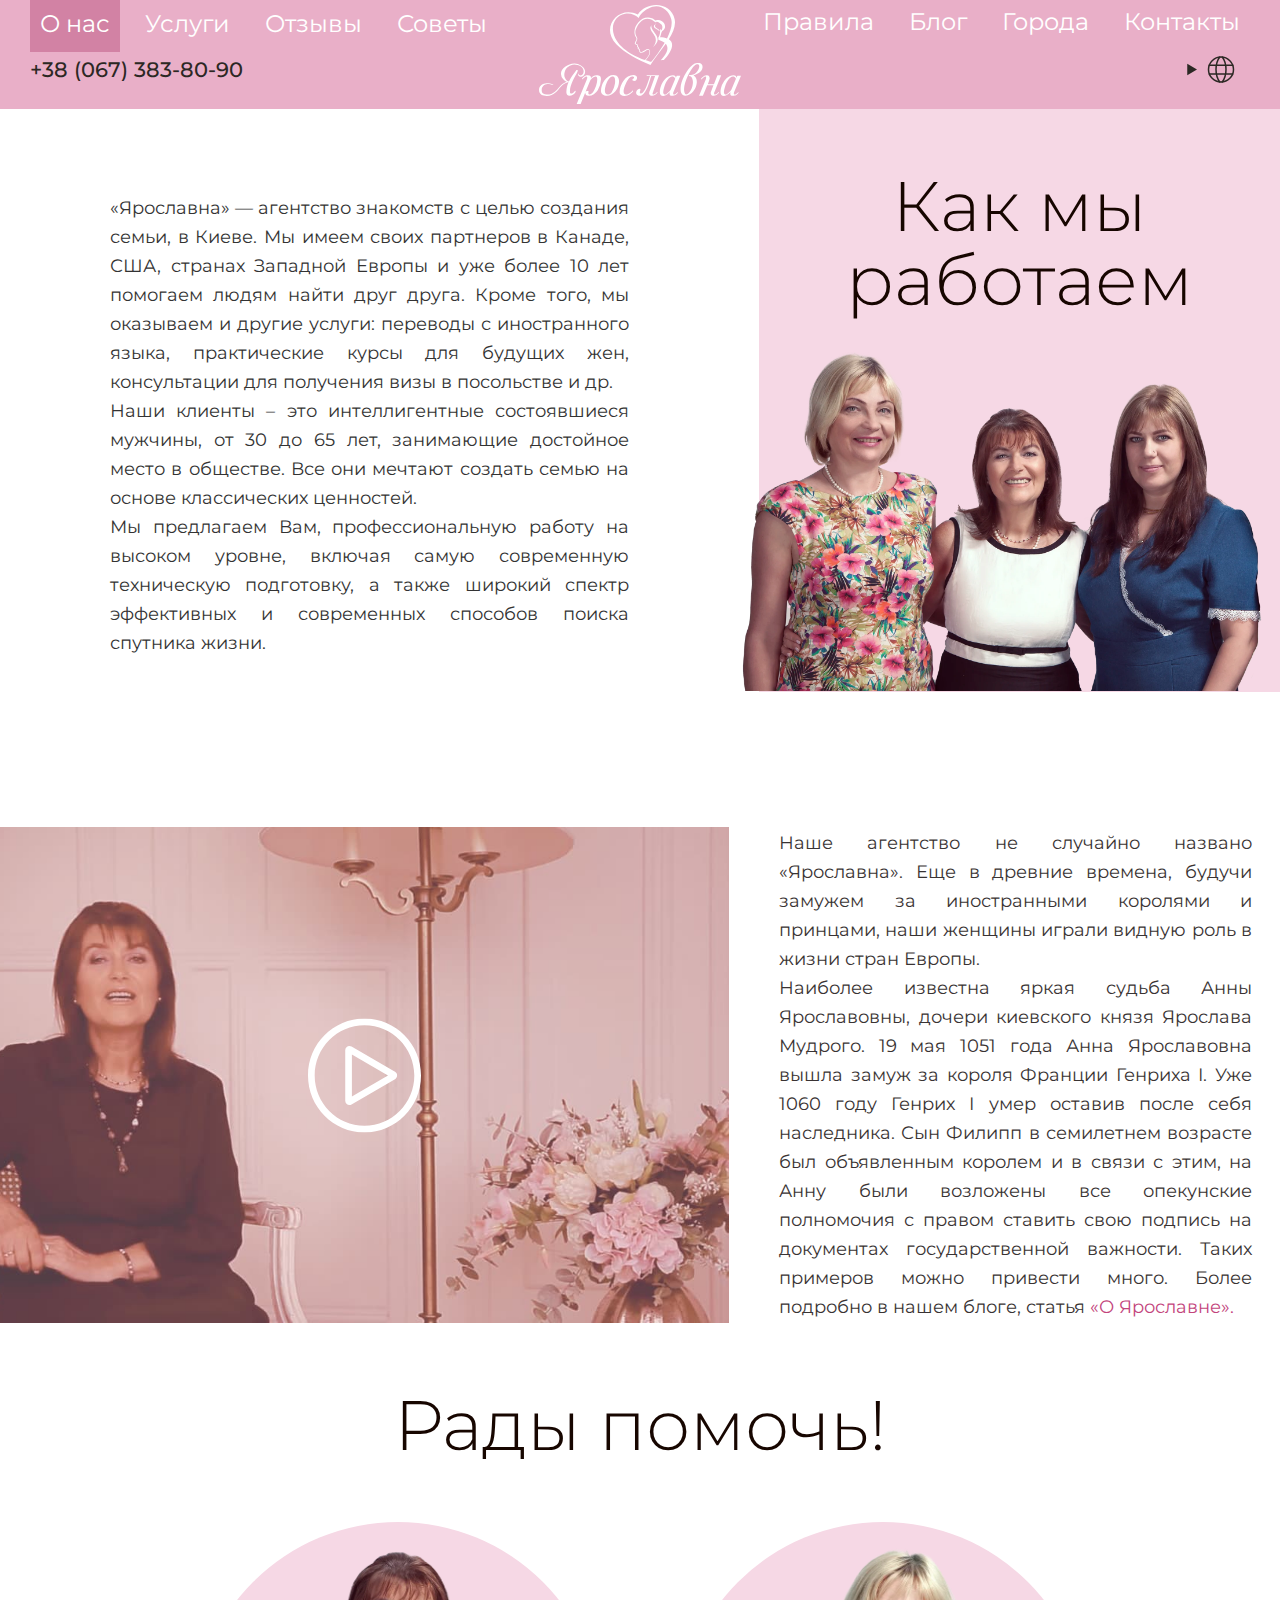
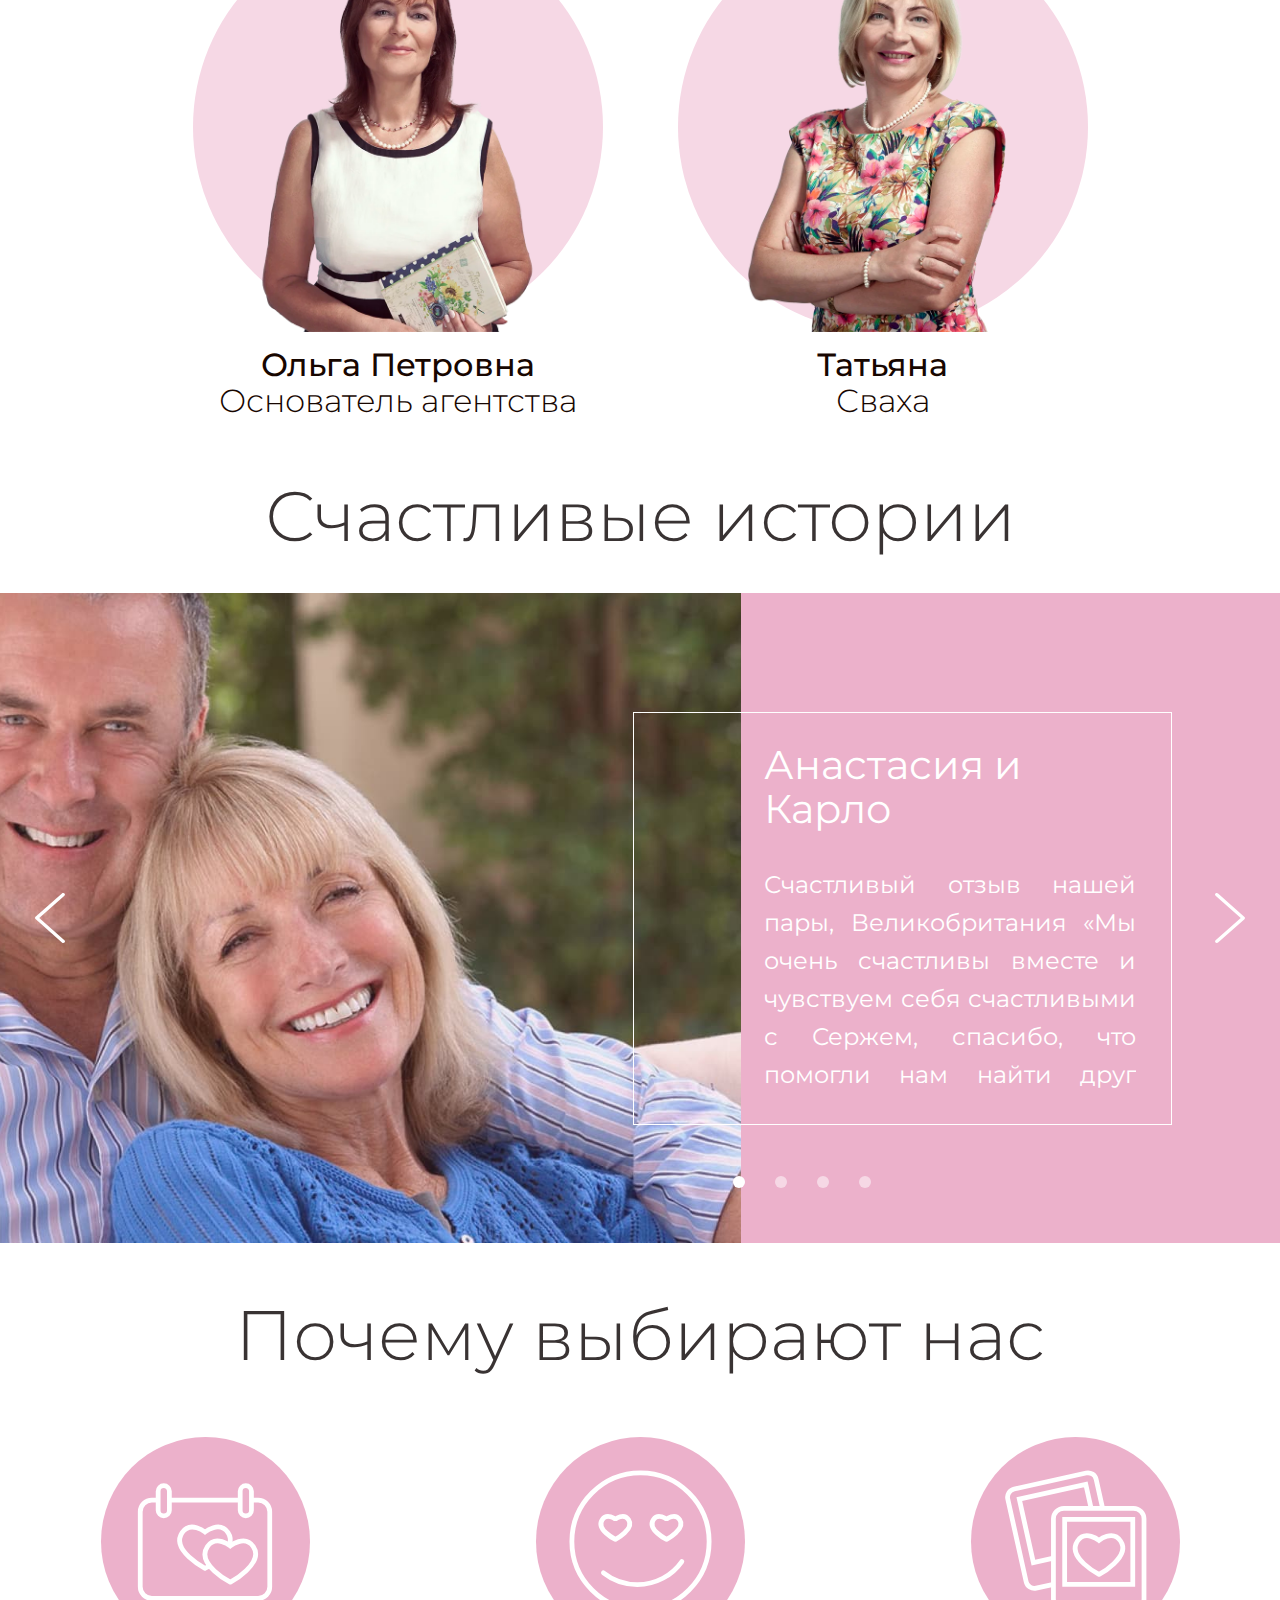
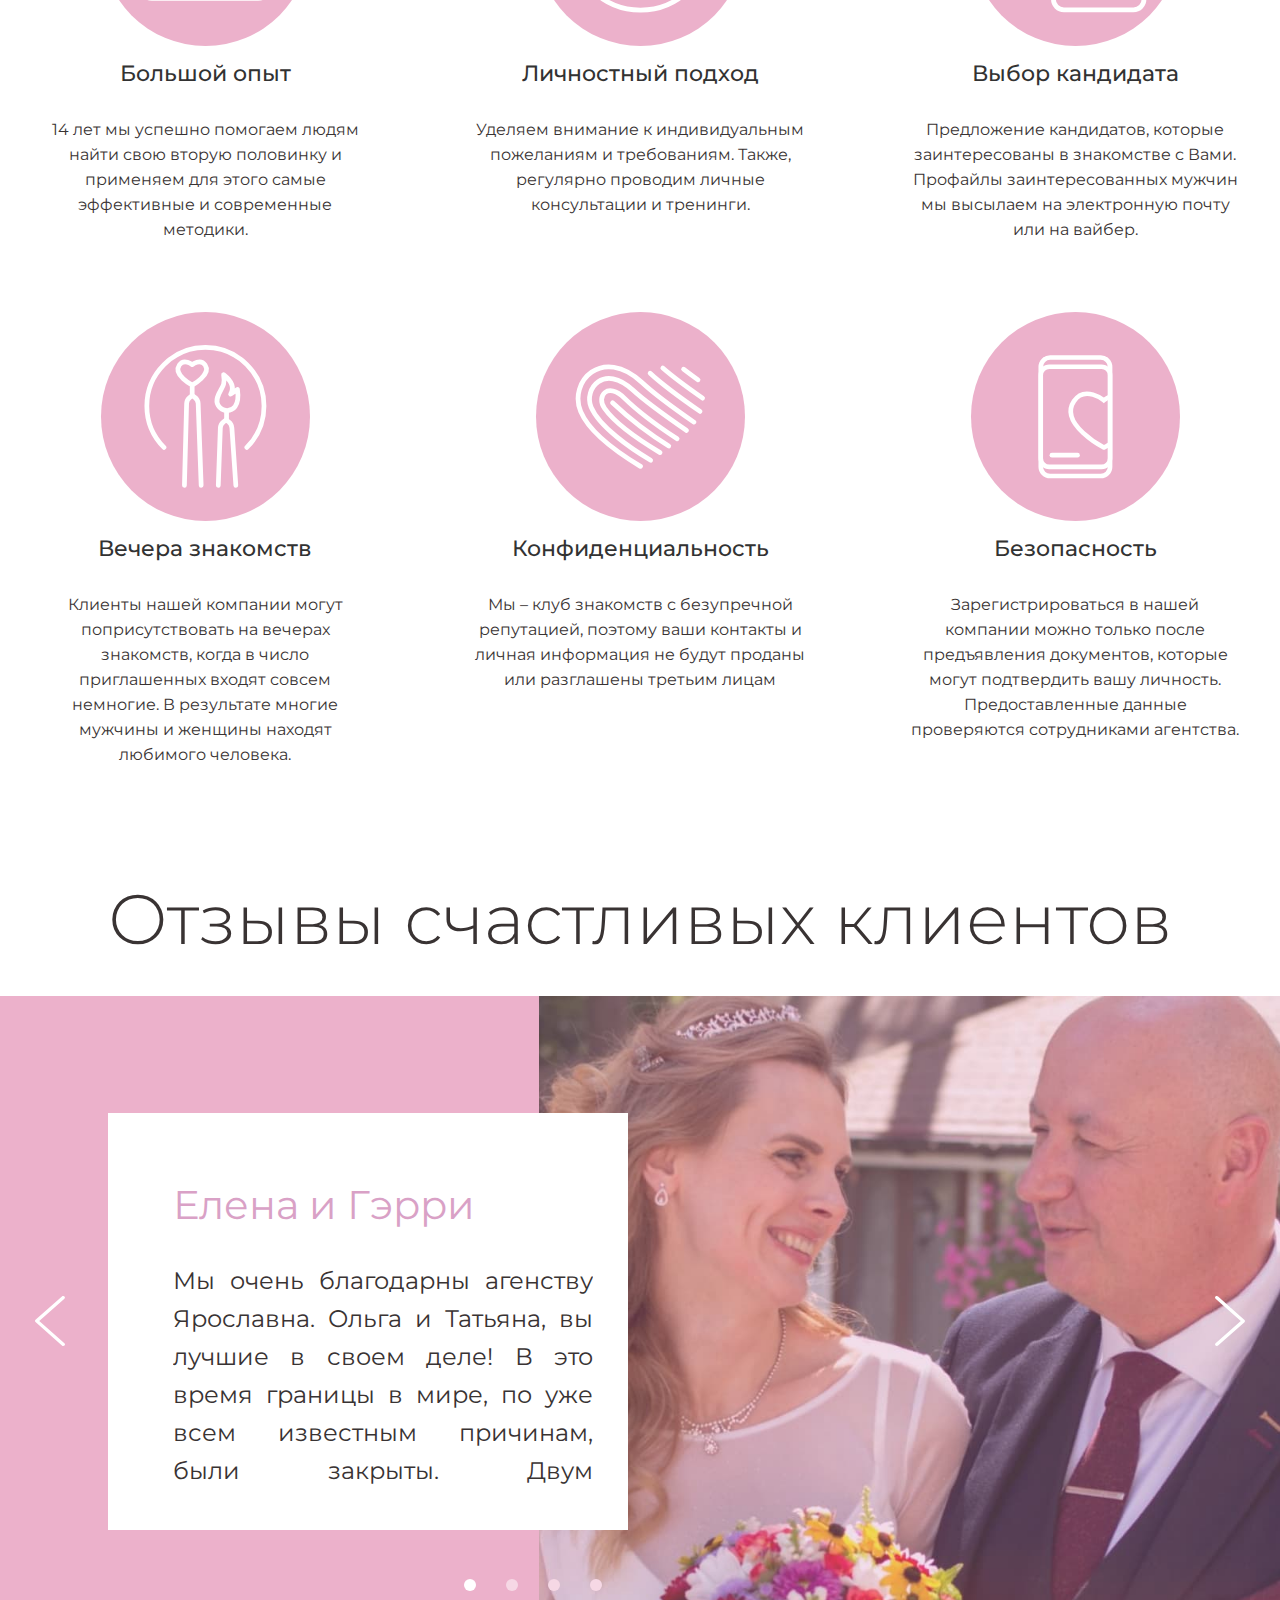
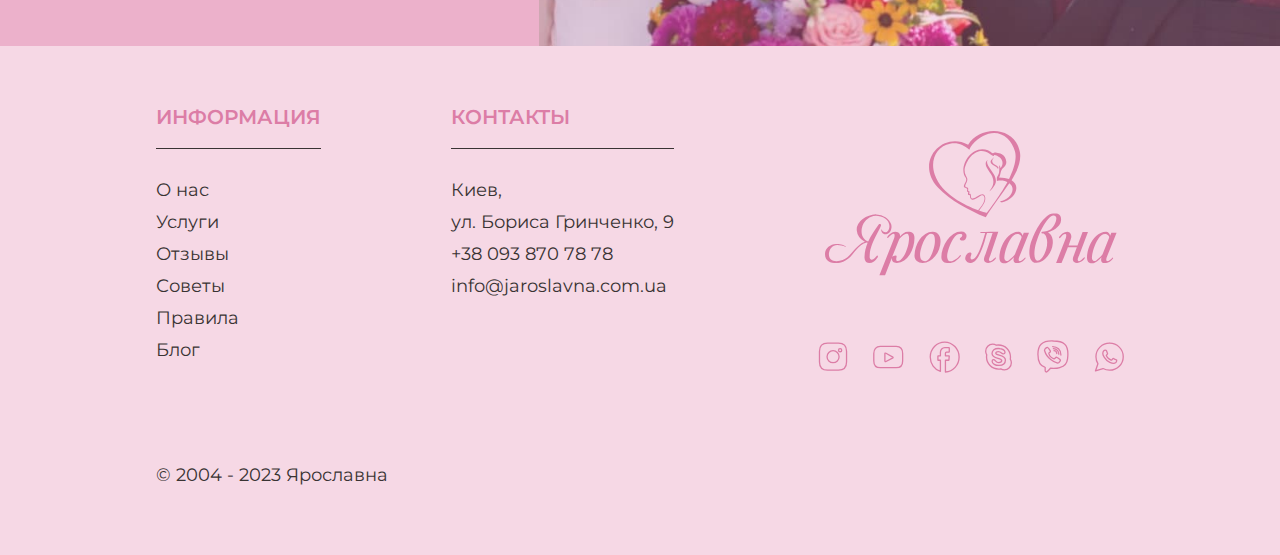
==== commit cac75cab: "Add files via upload" ====
--- a/about.html
+++ b/about.html
@@ -4,7 +4,7 @@
 <head>
     <meta charset="UTF-8">
     <meta http-equiv="X-UA-Compatible" content="IE=edge">
-    <meta name="viewport" content="width=device-width, initial-scale=1.0">
+    <meta name="viewport" content="width=device-width, maximum-scale=1">
     <title>About</title>
     <link rel="preconnect" href="https://fonts.googleapis.com">
     <link rel="preconnect" href="https://fonts.gstatic.com" crossorigin>
--- a/css/style.min.css
+++ b/css/style.min.css
@@ -1 +1 @@
-*{padding:0;margin:0;border:0}*,*:before,*:after{-webkit-box-sizing:border-box;box-sizing:border-box}:focus,:active{outline:none}a:focus,a:active{outline:none}nav,footer,header,aside{display:block}html,body{height:100%;width:100%;font-size:100%;line-height:1;font-size:14px;-ms-text-size-adjust:100%;-moz-text-size-adjust:100%;-webkit-text-size-adjust:100%}input,button,textarea{font-family:inherit}input::-ms-clear{display:none}button{cursor:pointer}button::-moz-focus-inner{padding:0;border:0}a,a:visited{text-decoration:none}a:hover{text-decoration:none}ul li{list-style:none}img{vertical-align:top}h1,h2,h3,h4,h5,h6{font-size:inherit;font-weight:400}button{background:unset}html,body{height:100%;background:#fff;font-family:"Montserrat",sans-serif}html::-webkit-scrollbar,body::-webkit-scrollbar{width:5px}html::-webkit-scrollbar-track,body::-webkit-scrollbar-track{background:#e799bb}html::-webkit-scrollbar-thumb,body::-webkit-scrollbar-thumb{background:#2c2824}html::-webkit-scrollbar-thumb:hover,body::-webkit-scrollbar-thumb:hover{background:#e799bb}.wrapper{display:-webkit-box;display:-ms-flexbox;display:flex;-webkit-box-orient:vertical;-webkit-box-direction:normal;-ms-flex-direction:column;flex-direction:column;min-height:100%}.main{-webkit-box-flex:1;-ms-flex:1 0 auto;flex:1 0 auto}.footer{-webkit-box-flex:0;-ms-flex:0 0 auto;flex:0 0 auto}.container{max-width:1270px;margin:0 auto;padding:0 15px}.big-container{max-width:1420px;margin:0 auto;padding:0 15px}.heading__inner{position:relative;height:580px;max-height:580px;padding-top:80px;padding-top:80px;max-width:1920px;margin-left:auto;margin-right:auto;height:580px;max-height:580px}@media(max-width: 960px){.heading__inner{padding-top:calc(85px + -5 * ((100vw - 480px) / 480))}}@media(max-width: 480px){.heading__inner{padding-top:85px}}@media(max-width: 960px){.heading__inner{height:calc(435px + 145 * ((100vw - 480px) / 480))}}@media(max-width: 480px){.heading__inner{height:435px}}@media(max-width: 960px){.heading__inner{max-height:calc(435px + 145 * ((100vw - 480px) / 480))}}@media(max-width: 480px){.heading__inner{max-height:435px}}.heading__title{position:relative;z-index:1;max-width:788px;width:100%;color:#fff;text-align:center;font-size:70px;font-weight:500;line-height:72px;text-transform:uppercase;padding:15px 0 20px 0;background:rgba(233,175,200,.65);max-width:788px;max-width:522px;max-width:490px;font-size:70px;line-height:72px;padding-top:15px;padding-bottom:20px}@media(max-width: 1920px){.heading__title{max-width:calc(522px + 266 * ((100vw - 1280px) / 640))}}@media(min-width: 1920px){.heading__title{max-width:788px}}@media(max-width: 1280px){.heading__title{max-width:calc(490px + 32 * ((100vw - 960px) / 320))}}@media(max-width: 960px){.heading__title{max-width:calc(490px + 0 * ((100vw - 480px) / 480))}}@media(max-width: 480px){.heading__title{max-width:490px}}@media(max-width: 960px){.heading__title{font-size:calc(45px + 25 * ((100vw - 480px) / 480))}}@media(max-width: 480px){.heading__title{font-size:45px}}@media(max-width: 960px){.heading__title{line-height:calc(49px + 23 * ((100vw - 480px) / 480))}}@media(max-width: 480px){.heading__title{line-height:49px}}@media(max-width: 960px){.heading__title{padding-top:calc(20px + -5 * ((100vw - 480px) / 480))}}@media(max-width: 480px){.heading__title{padding-top:20px}}@media(max-width: 960px){.heading__title{padding-bottom:calc(25px + -5 * ((100vw - 480px) / 480))}}@media(max-width: 480px){.heading__title{padding-bottom:25px}}.heading__img{position:absolute;width:100%;height:100%;left:0;bottom:0;right:0;top:0;-o-object-fit:cover;object-fit:cover;z-index:0}.cards{padding-bottom:35px;max-width:1920px;margin-left:auto;margin-right:auto;cursor:pointer}.cards__inner{display:-ms-grid;display:grid;-ms-grid-columns:1fr 1fr 1fr 1fr;grid-template-columns:1fr 1fr 1fr 1fr;gap:20px}.cards__text{color:#170600;font-size:18px;line-height:28px;max-width:950px;margin:35px 0 45px 165px;margin-left:165px;max-width:950px;margin-left:88px;max-width:759px;margin-bottom:45px;max-width:759px}@media(max-width: 1920px){.cards__text{margin-left:calc(88px + 77 * ((100vw - 1280px) / 640))}}@media(min-width: 1920px){.cards__text{margin-left:165px}}@media(max-width: 1920px){.cards__text{max-width:calc(759px + 191 * ((100vw - 1280px) / 640))}}@media(min-width: 1920px){.cards__text{max-width:950px}}@media(max-width: 1280px){.cards__text{margin-left:calc(88px + 0 * ((100vw - 960px) / 320))}}@media(max-width: 1280px){.cards__text{max-width:calc(759px + 0 * ((100vw - 960px) / 320))}}@media(max-width: 960px){.cards__text{margin-bottom:calc(40px + 5 * ((100vw - 480px) / 480))}}@media(max-width: 480px){.cards__text{margin-bottom:40px}}@media(max-width: 960px){.cards__text{max-width:calc(436px + 323 * ((100vw - 480px) / 480))}}@media(max-width: 480px){.cards__text{max-width:436px}}.card{display:-webkit-box;display:-ms-flexbox;display:flex;-webkit-box-orient:vertical;-webkit-box-direction:normal;-ms-flex-direction:column;flex-direction:column;background:#e9afc8}.card:hover .card__img-image{-webkit-transform:scale(1.05);-ms-transform:scale(1.05);transform:scale(1.05)}.card__img{overflow:hidden;width:100%;height:255px}.card__img-image{width:100%;height:100%;-o-object-fit:cover;object-fit:cover;-webkit-transition:-webkit-transform .3s;transition:-webkit-transform .3s;-o-transition:transform .3s;transition:transform .3s;transition:transform .3s, -webkit-transform .3s}.card__box{-webkit-box-flex:1;-ms-flex-positive:1;flex-grow:1;margin:-20px 20px 20px 20px;background:#fff;z-index:1;position:relative;padding:20px 30px 25px 25px;min-height:310px;display:-webkit-box;display:-ms-flexbox;display:flex;-webkit-box-orient:vertical;-webkit-box-direction:normal;-ms-flex-direction:column;flex-direction:column}.card__suptext{margin-bottom:10px;color:#170600;font-size:28px;line-height:30px;-webkit-box-flex:1;-ms-flex-positive:1;flex-grow:1}.card__text{color:#170600;font-size:16px;line-height:25px;margin-bottom:30px}.card__date{color:#170600;text-align:right;font-size:18px;line-height:20px;display:block}.header{background:#e9afc8;position:relative;z-index:1}.header__inner{padding:5px 60px 5px 40px;display:-webkit-box;display:-ms-flexbox;display:flex;-webkit-box-align:center;-ms-flex-align:center;align-items:center;gap:40px;max-width:1920px;margin-left:auto;margin-right:auto}.header__wrapper{display:-webkit-box;display:-ms-flexbox;display:flex;-webkit-box-align:center;-ms-flex-align:center;align-items:center;-webkit-box-pack:justify;-ms-flex-pack:justify;justify-content:space-between;width:100%;margin-top:-42px}.header__phone{color:#2c2824;font-size:21px;font-weight:500;line-height:23px}.header__phone:hover{text-decoration:underline}.header-mobile{display:none}.menu__list{display:-webkit-box;display:-ms-flexbox;display:flex;-webkit-box-align:center;-ms-flex-align:center;align-items:center;gap:15px}.menu__list-link{color:#fff;font-size:24px;line-height:26px;padding:25px 15px 15px 15px;-webkit-transition:background .3s;-o-transition:background .3s;transition:background .3s;display:block}.menu__list-link:hover{background:#d282a4}.menu__list-item--active .menu__list-link{background:#d282a4}.logo{margin-left:auto;margin-right:auto}.lang{cursor:pointer;position:relative}.lang__top{display:-webkit-box;display:-ms-flexbox;display:flex;gap:10px;-webkit-box-align:center;-ms-flex-align:center;align-items:center}.lang__top svg:nth-child(1){-webkit-transition:-webkit-transform .3s;transition:-webkit-transform .3s;-o-transition:transform .3s;transition:transform .3s;transition:transform .3s, -webkit-transform .3s}.lang__list{position:absolute;top:120%;border:0px solid rgba(0,0,0,0);background:#e9afc8;left:-17px;height:0;opacity:0;-webkit-transition:height .3s,opacity .3s,border .3s;-o-transition:height .3s,opacity .3s,border .3s;transition:height .3s,opacity .3s,border .3s}.lang__list-link{display:block;padding:5px 8px;color:#2c2824;font-size:19px;line-height:22px;-webkit-transition:color .3s,background .3s;-o-transition:color .3s,background .3s;transition:color .3s,background .3s;font-family:"Open Sans",sans-serif}.lang__list-link:hover{background:#d282a4;color:#fff}.lang--active .lang__list{opacity:1;height:unset;border:1px solid #d282a4}.lang--active .lang__top svg:nth-child(1){-webkit-transform:rotate(90deg);-ms-transform:rotate(90deg);transform:rotate(90deg)}.burger{display:none;-webkit-box-orient:vertical;-webkit-box-direction:normal;-ms-flex-direction:column;flex-direction:column;-webkit-box-align:center;-ms-flex-align:center;align-items:center;-webkit-box-pack:justify;-ms-flex-pack:justify;justify-content:space-between;width:40px;height:28px}.burger span{height:4px;background:#fff;width:100%}.recalls-heading .heading__inner{height:680px;max-height:680px;height:680px;max-height:680px;height:575px;max-height:575px;height:575px;max-height:575px}@media(max-width: 1920px){.recalls-heading .heading__inner{height:calc(575px + 105 * ((100vw - 1280px) / 640))}}@media(min-width: 1920px){.recalls-heading .heading__inner{height:680px}}@media(max-width: 1920px){.recalls-heading .heading__inner{max-height:calc(575px + 105 * ((100vw - 1280px) / 640))}}@media(min-width: 1920px){.recalls-heading .heading__inner{max-height:680px}}@media(max-width: 1280px){.recalls-heading .heading__inner{height:calc(575px + 0 * ((100vw - 960px) / 320))}}@media(max-width: 1280px){.recalls-heading .heading__inner{max-height:calc(575px + 0 * ((100vw - 960px) / 320))}}@media(max-width: 960px){.recalls-heading .heading__inner{height:calc(430px + 145 * ((100vw - 480px) / 480))}}@media(max-width: 480px){.recalls-heading .heading__inner{height:430px}}@media(max-width: 960px){.recalls-heading .heading__inner{max-height:calc(430px + 145 * ((100vw - 480px) / 480))}}@media(max-width: 480px){.recalls-heading .heading__inner{max-height:430px}}.recalls-cards{padding-top:25px;padding-bottom:20px;padding-top:25px;padding-top:25px;padding-top:25px}@media(max-width: 1920px){.recalls-cards{padding-top:calc(20px + 5 * ((100vw - 1280px) / 640))}}@media(min-width: 1920px){.recalls-cards{padding-top:25px}}@media(max-width: 1280px){.recalls-cards{padding-top:calc(20px + 5 * ((100vw - 960px) / 320))}}@media(max-width: 960px){.recalls-cards{padding-top:calc(20px + 5 * ((100vw - 480px) / 480))}}@media(max-width: 480px){.recalls-cards{padding-top:20px}}.recalls-cards .card__suptext{font-size:35px;line-height:38px;color:#e9afc8}.recalls-cards .card__date{color:#e9afc8}.footer{background:#f6d8e5;padding:60px 0 105px 0;padding-bottom:105px;padding-bottom:70px;padding-bottom:70px}@media(max-width: 1920px){.footer{padding-bottom:calc(70px + 35 * ((100vw - 1280px) / 640))}}@media(min-width: 1920px){.footer{padding-bottom:105px}}@media(max-width: 1280px){.footer{padding-bottom:calc(70px + 0 * ((100vw - 960px) / 320))}}@media(max-width: 960px){.footer{padding-bottom:calc(35px + 35 * ((100vw - 480px) / 480))}}@media(max-width: 480px){.footer{padding-bottom:35px}}.footer__inner{max-width:1435px;max-width:1435px;max-width:968px;max-width:572px;margin-left:auto;margin-right:auto;display:-webkit-box;display:-ms-flexbox;display:flex;-webkit-box-align:start;-ms-flex-align:start;align-items:flex-start;-webkit-box-pack:justify;-ms-flex-pack:justify;justify-content:space-between;margin-bottom:65px;margin-bottom:65px;margin-bottom:90px;margin-bottom:65px}@media(max-width: 1920px){.footer__inner{max-width:calc(968px + 467 * ((100vw - 1280px) / 640))}}@media(min-width: 1920px){.footer__inner{max-width:1435px}}@media(max-width: 1280px){.footer__inner{max-width:calc(572px + 396 * ((100vw - 960px) / 320))}}@media(max-width: 960px){.footer__inner{max-width:calc(422px + 150 * ((100vw - 480px) / 480))}}@media(max-width: 480px){.footer__inner{max-width:422px}}@media(max-width: 1920px){.footer__inner{margin-bottom:calc(90px + -25 * ((100vw - 1280px) / 640))}}@media(min-width: 1920px){.footer__inner{margin-bottom:65px}}@media(max-width: 1280px){.footer__inner{margin-bottom:calc(65px + 25 * ((100vw - 960px) / 320))}}@media(max-width: 960px){.footer__inner{margin-bottom:calc(45px + 20 * ((100vw - 480px) / 480))}}@media(max-width: 480px){.footer__inner{margin-bottom:45px}}.footer__wrapper{padding-top:25px}.footer__logo{margin-bottom:65px;margin-bottom:65px;width:292px;height:144px;display:block}@media(max-width: 960px){.footer__logo{margin-bottom:calc(30px + 35 * ((100vw - 480px) / 480))}}@media(max-width: 480px){.footer__logo{margin-bottom:30px}}@media(max-width: 960px){.footer__logo{width:calc(241px + 51 * ((100vw - 480px) / 480))}}@media(max-width: 480px){.footer__logo{width:241px}}@media(max-width: 960px){.footer__logo{height:calc(119px + 25 * ((100vw - 480px) / 480))}}@media(max-width: 480px){.footer__logo{height:119px}}.footer__logo img{width:100%;height:100% w}.footer__copy{max-width:1435px;max-width:1435px;max-width:968px;max-width:572px;margin-left:auto;margin-right:auto;color:#393333;font-size:18px;line-height:20px}@media(max-width: 1920px){.footer__copy{max-width:calc(968px + 467 * ((100vw - 1280px) / 640))}}@media(min-width: 1920px){.footer__copy{max-width:1435px}}@media(max-width: 1280px){.footer__copy{max-width:calc(572px + 396 * ((100vw - 960px) / 320))}}@media(max-width: 960px){.footer__copy{max-width:calc(422px + 150 * ((100vw - 480px) / 480))}}@media(max-width: 480px){.footer__copy{max-width:422px}}.footer-menu{display:-webkit-box;display:-ms-flexbox;display:flex;-webkit-box-align:start;-ms-flex-align:start;align-items:flex-start;gap:150px;gap:150px;gap:130px;gap:120px}@media(max-width: 1920px){.footer-menu{gap:calc(130px + 20 * ((100vw - 1280px) / 640))}}@media(min-width: 1920px){.footer-menu{gap:150px}}@media(max-width: 1280px){.footer-menu{gap:calc(120px + 10 * ((100vw - 960px) / 320))}}@media(max-width: 960px){.footer-menu{gap:calc(25px + 95 * ((100vw - 480px) / 480))}}@media(max-width: 480px){.footer-menu{gap:25px}}.footer-menu__list{max-width:250px}.footer-menu__list-title{color:#dc7da6;font-size:20px;font-weight:600;line-height:22px;text-transform:uppercase;padding-bottom:20px;margin-bottom:25px;border-bottom:1px solid #393333;max-width:225px;max-width:225px}@media(max-width: 960px){.footer-menu__list-title{max-width:calc(185px + 40 * ((100vw - 480px) / 480))}}@media(max-width: 480px){.footer-menu__list-title{max-width:185px}}.footer-menu__list-text{color:#393333;font-size:18px;line-height:32px;font-size:18px;line-height:32px;-webkit-transition:color .3s;-o-transition:color .3s;transition:color .3s}@media(max-width: 960px){.footer-menu__list-text{font-size:calc(17px + 1 * ((100vw - 480px) / 480))}}@media(max-width: 480px){.footer-menu__list-text{font-size:17px}}@media(max-width: 960px){.footer-menu__list-text{line-height:calc(30px + 2 * ((100vw - 480px) / 480))}}@media(max-width: 480px){.footer-menu__list-text{line-height:30px}}.footer-menu__list-text:hover{color:#000}.footer-menu__list-link{color:#393333;font-size:18px;line-height:32px;font-size:18px;line-height:32px;position:relative;-webkit-transition:color .3s;-o-transition:color .3s;transition:color .3s}@media(max-width: 960px){.footer-menu__list-link{font-size:calc(17px + 1 * ((100vw - 480px) / 480))}}@media(max-width: 480px){.footer-menu__list-link{font-size:17px}}@media(max-width: 960px){.footer-menu__list-link{line-height:calc(30px + 2 * ((100vw - 480px) / 480))}}@media(max-width: 480px){.footer-menu__list-link{line-height:30px}}.footer-menu__list-link:hover{color:#000}.footer-menu__list-link::after{content:"";width:0%;height:1px;position:absolute;left:0;bottom:-2px;right:0;background:#dc7da6;-webkit-transition:width .3s;-o-transition:width .3s;transition:width .3s}.footer-menu__list-link:hover::after{width:100%}.socials__list{display:-webkit-box;display:-ms-flexbox;display:flex;-webkit-box-align:center;-ms-flex-align:center;align-items:center;gap:25px}.contacts{padding:65px 0 0 0;margin-bottom:45px;padding-top:65px;padding-top:30px;margin-bottom:45px;margin-bottom:35px;padding-top:35px}@media(max-width: 1920px){.contacts{padding-top:calc(30px + 35 * ((100vw - 1280px) / 640))}}@media(min-width: 1920px){.contacts{padding-top:65px}}@media(max-width: 1280px){.contacts{padding-top:calc(35px + -5 * ((100vw - 960px) / 320))}}@media(max-width: 1280px){.contacts{margin-bottom:calc(35px + 10 * ((100vw - 960px) / 320))}}@media(max-width: 960px){.contacts{margin-bottom:calc(20px + 15 * ((100vw - 480px) / 480))}}@media(max-width: 480px){.contacts{margin-bottom:20px}}@media(max-width: 960px){.contacts{padding-top:calc(35px + 0 * ((100vw - 480px) / 480))}}@media(max-width: 480px){.contacts{padding-top:35px}}.contacts__inner{max-width:1275px;margin-left:auto;margin-right:auto;max-width:1275px;max-width:1064px;max-width:794px}@media(max-width: 1920px){.contacts__inner{max-width:calc(1064px + 211 * ((100vw - 1280px) / 640))}}@media(min-width: 1920px){.contacts__inner{max-width:1275px}}@media(max-width: 1280px){.contacts__inner{max-width:calc(794px + 270 * ((100vw - 960px) / 320))}}@media(max-width: 960px){.contacts__inner{max-width:calc(387px + 407 * ((100vw - 480px) / 480))}}@media(max-width: 480px){.contacts__inner{max-width:387px}}.contacts__text{color:#393333;font-size:20px;line-height:30px;max-width:740px;padding-left:110px;max-width:850px;font-size:20px;line-height:30px}@media(max-width: 1280px){.contacts__text{padding-left:calc(81px + 29 * ((100vw - 960px) / 320))}}@media(max-width: 1280px){.contacts__text{max-width:calc(821px + 29 * ((100vw - 960px) / 320))}}@media(max-width: 960px){.contacts__text{font-size:calc(14px + 6 * ((100vw - 480px) / 480))}}@media(max-width: 480px){.contacts__text{font-size:14px}}@media(max-width: 960px){.contacts__text{line-height:calc(22px + 8 * ((100vw - 480px) / 480))}}@media(max-width: 480px){.contacts__text{line-height:22px}}.contacts__text a{color:#dc7da6}.contacts__text a:hover{text-decoration:underline}.map{margin-bottom:40px;margin-bottom:40px}@media(max-width: 960px){.map{margin-bottom:calc(35px + 5 * ((100vw - 480px) / 480))}}@media(max-width: 480px){.map{margin-bottom:35px}}.map__inner{height:580px;max-height:580px;max-width:1920px;margin-left:auto;margin-right:auto;height:580px;max-height:580px}@media(max-width: 960px){.map__inner{height:calc(475px + 105 * ((100vw - 480px) / 480))}}@media(max-width: 480px){.map__inner{height:475px}}@media(max-width: 960px){.map__inner{max-height:calc(475px + 105 * ((100vw - 480px) / 480))}}@media(max-width: 480px){.map__inner{max-height:475px}}.map iframe{height:100%;width:100%}.contact{margin-bottom:70px;max-width:1275px;margin-left:auto;margin-right:auto;max-width:1275px;max-width:1065px;max-width:796px}@media(max-width: 1920px){.contact{max-width:calc(1065px + 210 * ((100vw - 1280px) / 640))}}@media(min-width: 1920px){.contact{max-width:1275px}}@media(max-width: 1280px){.contact{max-width:calc(796px + 269 * ((100vw - 960px) / 320))}}@media(max-width: 960px){.contact{max-width:calc(387px + 409 * ((100vw - 480px) / 480))}}@media(max-width: 480px){.contact{max-width:387px}}.contact__title{color:#393333;text-align:center;font-size:70px;font-weight:300;line-height:74px;margin-bottom:40px;margin-bottom:40px;font-size:70px;line-height:74px}@media(max-width: 960px){.contact__title{margin-bottom:calc(20px + 20 * ((100vw - 480px) / 480))}}@media(max-width: 480px){.contact__title{margin-bottom:20px}}@media(max-width: 960px){.contact__title{font-size:calc(45px + 25 * ((100vw - 480px) / 480))}}@media(max-width: 480px){.contact__title{font-size:45px}}@media(max-width: 960px){.contact__title{line-height:calc(49px + 25 * ((100vw - 480px) / 480))}}@media(max-width: 480px){.contact__title{line-height:49px}}.contact-form{display:-webkit-box;display:-ms-flexbox;display:flex;-webkit-box-orient:vertical;-webkit-box-direction:normal;-ms-flex-direction:column;flex-direction:column;gap:30px}.contact-form__input{width:100%;color:#323232;font-size:20px;line-height:22px;border-bottom:1px solid #ecb1cb;padding-bottom:5px}.contact-form__input::-webkit-input-placeholder{color:#e799bb;font-size:20px;line-height:22px}.contact-form__input::-moz-placeholder{color:#e799bb;font-size:20px;line-height:22px}.contact-form__input:-ms-input-placeholder{color:#e799bb;font-size:20px;line-height:22px}.contact-form__input::-ms-input-placeholder{color:#e799bb;font-size:20px;line-height:22px}.contact-form__input::placeholder{color:#e799bb;font-size:20px;line-height:22px}.contact-form__wrapper{margin-bottom:20px}.contact-form__text{color:#e799bb;font-size:20px;line-height:22px;margin-bottom:5px;display:block}.contact-form__textarea{width:100%;color:#323232;font-size:20px;line-height:22px;border:1px solid #ecb1cb;padding:10px;resize:unset;max-height:202px}@media(max-width: 960px){.contact-form__textarea{max-height:calc(120px + 82 * ((100vw - 480px) / 480))}}@media(max-width: 480px){.contact-form__textarea{max-height:120px}}.contact-form-bottom{display:-webkit-box;display:-ms-flexbox;display:flex;-webkit-box-align:start;-ms-flex-align:start;align-items:flex-start;-webkit-box-pack:justify;-ms-flex-pack:justify;justify-content:space-between}.contact-form-bottom__text{color:#393333;font-size:20px;line-height:30px;font-size:20px;line-height:30px}@media(max-width: 960px){.contact-form-bottom__text{font-size:calc(14px + 6 * ((100vw - 480px) / 480))}}@media(max-width: 480px){.contact-form-bottom__text{font-size:14px}}@media(max-width: 960px){.contact-form-bottom__text{line-height:calc(26px + 4 * ((100vw - 480px) / 480))}}@media(max-width: 480px){.contact-form-bottom__text{line-height:26px}}.contact-form-bottom__box{display:-webkit-box;display:-ms-flexbox;display:flex;-webkit-box-align:center;-ms-flex-align:center;align-items:center;gap:35px;gap:35px;gap:30px}@media(max-width: 1280px){.contact-form-bottom__box{gap:calc(30px + 5 * ((100vw - 960px) / 320))}}@media(max-width: 960px){.contact-form-bottom__box{gap:calc(20px + 10 * ((100vw - 480px) / 480))}}@media(max-width: 480px){.contact-form-bottom__box{gap:20px}}.contact-form-bottom__box-img{width:303px;height:82px;-o-object-fit:cover;object-fit:cover}.contact-form-bottom__box-button{display:-webkit-box;display:-ms-flexbox;display:flex;-webkit-box-pack:center;-ms-flex-pack:center;justify-content:center;-webkit-box-align:center;-ms-flex-align:center;align-items:center;color:#fff;text-align:center;font-size:22px;font-weight:500;line-height:24px;padding:25px 50px;background:#e799bb;-webkit-transition:background .3s;-o-transition:background .3s;transition:background .3s}.contact-form-bottom__box-button:hover{background:#cf6793}.services{overflow:hidden}.services__inner{padding-left:170px;display:-webkit-box;display:-ms-flexbox;display:flex;-webkit-box-align:start;-ms-flex-align:start;align-items:flex-start;gap:55px;padding-bottom:75px;-webkit-box-pack:center;-ms-flex-pack:center;justify-content:center;gap:55px;padding-left:170px;padding-bottom:75px;gap:75px;padding-bottom:65px;gap:35px;padding-bottom:50px}@media(max-width: 1920px){.services__inner{gap:calc(75px + -20 * ((100vw - 1280px) / 640))}}@media(min-width: 1920px){.services__inner{gap:55px}}@media(max-width: 1920px){.services__inner{padding-left:calc(108px + 62 * ((100vw - 1280px) / 640))}}@media(min-width: 1920px){.services__inner{padding-left:170px}}@media(max-width: 1920px){.services__inner{padding-bottom:calc(65px + 10 * ((100vw - 1280px) / 640))}}@media(min-width: 1920px){.services__inner{padding-bottom:75px}}@media(max-width: 1280px){.services__inner{gap:calc(35px + 40 * ((100vw - 960px) / 320))}}@media(max-width: 1280px){.services__inner{padding-bottom:calc(50px + 15 * ((100vw - 960px) / 320))}}@media(max-width: 960px){.services__inner{gap:calc(45px + -10 * ((100vw - 480px) / 480))}}@media(max-width: 480px){.services__inner{gap:45px}}@media(max-width: 960px){.services__inner{padding-bottom:calc(35px + 15 * ((100vw - 480px) / 480))}}@media(max-width: 480px){.services__inner{padding-bottom:35px}}.services__box{position:relative;z-index:1;padding-top:35px;max-width:950px;display:-webkit-box;display:-ms-flexbox;display:flex;-webkit-box-orient:vertical;-webkit-box-direction:normal;-ms-flex-direction:column;flex-direction:column;-webkit-box-pack:center;-ms-flex-pack:center;justify-content:center;-webkit-box-align:center;-ms-flex-align:center;align-items:center;text-align:center;max-width:950px}@media(max-width: 1920px){.services__box{max-width:calc(575px + 375 * ((100vw - 1280px) / 640))}}@media(min-width: 1920px){.services__box{max-width:950px}}.services__box-title{color:#170600;font-size:70px;font-weight:300;line-height:74px;margin-bottom:70px;margin-bottom:70px}@media(max-width: 1920px){.services__box-title{margin-bottom:calc(30px + 40 * ((100vw - 1280px) / 640))}}@media(min-width: 1920px){.services__box-title{margin-bottom:70px}}.services__box-text{color:#170600;font-size:18px;line-height:28px;margin-bottom:60px;text-align:left;margin-bottom:60px;margin-bottom:55px;margin-bottom:70px;font-size:18px;line-height:28px}@media(max-width: 1920px){.services__box-text{margin-bottom:calc(55px + 5 * ((100vw - 1280px) / 640))}}@media(min-width: 1920px){.services__box-text{margin-bottom:60px}}@media(max-width: 1280px){.services__box-text{margin-bottom:calc(70px + -15 * ((100vw - 960px) / 320))}}@media(max-width: 960px){.services__box-text{margin-bottom:calc(40px + 30 * ((100vw - 480px) / 480))}}@media(max-width: 480px){.services__box-text{margin-bottom:40px}}@media(max-width: 960px){.services__box-text{font-size:calc(14px + 4 * ((100vw - 480px) / 480))}}@media(max-width: 480px){.services__box-text{font-size:14px}}@media(max-width: 960px){.services__box-text{line-height:calc(22px + 6 * ((100vw - 480px) / 480))}}@media(max-width: 480px){.services__box-text{line-height:22px}}.services__box-link{display:-webkit-box;display:-ms-flexbox;display:flex;-webkit-box-pack:center;-ms-flex-pack:center;justify-content:center;-webkit-box-align:center;-ms-flex-align:center;align-items:center;color:#fff;text-align:center;font-size:22px;font-weight:500;line-height:24px;padding:15px 65px;background:#e799bb;-webkit-transition:background .3s;-o-transition:background .3s;transition:background .3s;text-transform:uppercase}.services__box-link:hover{background:#cf6793}.services-poster{position:relative;background:#f6d8e5;width:100%;max-width:754px;height:629px;display:-webkit-box;display:-ms-flexbox;display:flex;max-width:754px;height:629px;height:689px;max-width:522px;height:629px}@media(max-width: 1920px){.services-poster{max-width:calc(522px + 232 * ((100vw - 1280px) / 640))}}@media(min-width: 1920px){.services-poster{max-width:754px}}@media(max-width: 1920px){.services-poster{height:calc(689px + -60 * ((100vw - 1280px) / 640))}}@media(min-width: 1920px){.services-poster{height:629px}}@media(max-width: 1280px){.services-poster{height:calc(629px + 60 * ((100vw - 960px) / 320))}}@media(max-width: 1280px){.services-poster{max-width:calc(715px + -193 * ((100vw - 960px) / 320))}}@media(max-width: 960px){.services-poster{height:calc(482px + 147 * ((100vw - 480px) / 480))}}@media(max-width: 480px){.services-poster{height:482px}}.services-poster__title{display:none;color:#170600;font-size:70px;font-weight:300;line-height:74px;margin-bottom:20px;margin-bottom:20px;font-size:70px;line-height:74px}@media(max-width: 960px){.services-poster__title{margin-bottom:calc(25px + -5 * ((100vw - 480px) / 480))}}@media(max-width: 480px){.services-poster__title{margin-bottom:25px}}@media(max-width: 960px){.services-poster__title{font-size:calc(45px + 25 * ((100vw - 480px) / 480))}}@media(max-width: 480px){.services-poster__title{font-size:45px}}@media(max-width: 960px){.services-poster__title{line-height:calc(50px + 24 * ((100vw - 480px) / 480))}}@media(max-width: 480px){.services-poster__title{line-height:50px}}.services-poster__img{position:absolute;bottom:0;right:68px;width:720px;height:593px;right:68px;width:720px;height:593px;right:-40px;width:605px;height:498px;right:155px;width:605px;height:498px}@media(max-width: 1920px){.services-poster__img{right:calc(-40px + 108 * ((100vw - 1280px) / 640))}}@media(min-width: 1920px){.services-poster__img{right:68px}}@media(max-width: 1920px){.services-poster__img{width:calc(605px + 115 * ((100vw - 1280px) / 640))}}@media(min-width: 1920px){.services-poster__img{width:720px}}@media(max-width: 1920px){.services-poster__img{height:calc(498px + 95 * ((100vw - 1280px) / 640))}}@media(min-width: 1920px){.services-poster__img{height:593px}}@media(max-width: 1280px){.services-poster__img{right:calc(155px + -195 * ((100vw - 960px) / 320))}}@media(max-width: 1280px){.services-poster__img{width:calc(605px + 0 * ((100vw - 960px) / 320))}}@media(max-width: 1280px){.services-poster__img{height:calc(498px + 0 * ((100vw - 960px) / 320))}}@media(max-width: 960px){.services-poster__img{right:calc(12px + 143 * ((100vw - 480px) / 480))}}@media(max-width: 480px){.services-poster__img{right:12px}}@media(max-width: 960px){.services-poster__img{width:calc(455px + 150 * ((100vw - 480px) / 480))}}@media(max-width: 480px){.services-poster__img{width:455px}}@media(max-width: 960px){.services-poster__img{height:calc(375px + 123 * ((100vw - 480px) / 480))}}@media(max-width: 480px){.services-poster__img{height:375px}}.free{padding:35px 0 45px 0;background:#e9afc8;padding-bottom:45px;padding-bottom:45px;padding-bottom:55px;padding-top:45px}@media(max-width: 1920px){.free{padding-bottom:calc(45px + 0 * ((100vw - 1280px) / 640))}}@media(min-width: 1920px){.free{padding-bottom:45px}}@media(max-width: 1280px){.free{padding-bottom:calc(55px + -10 * ((100vw - 960px) / 320))}}@media(max-width: 960px){.free{padding-bottom:calc(35px + 20 * ((100vw - 480px) / 480))}}@media(max-width: 480px){.free{padding-bottom:35px}}@media(max-width: 960px){.free{padding-top:calc(20px + 25 * ((100vw - 480px) / 480))}}@media(max-width: 480px){.free{padding-top:20px}}.free__title{margin-bottom:50px;color:#fff;text-align:center;font-size:70px;font-weight:300;line-height:74px;font-size:70px;line-height:74px}@media(max-width: 960px){.free__title{font-size:calc(40px + 30 * ((100vw - 480px) / 480))}}@media(max-width: 480px){.free__title{font-size:40px}}@media(max-width: 960px){.free__title{line-height:calc(44px + 30 * ((100vw - 480px) / 480))}}@media(max-width: 480px){.free__title{line-height:44px}}.free__inner{max-width:1220px;margin-left:auto;margin-right:auto;display:-ms-grid;display:grid;-ms-grid-columns:1fr 1fr 1fr 1fr;grid-template-columns:1fr 1fr 1fr 1fr}.free-item{display:-webkit-box;display:-ms-flexbox;display:flex;-webkit-box-orient:vertical;-webkit-box-direction:normal;-ms-flex-direction:column;flex-direction:column;-webkit-box-pack:start;-ms-flex-pack:start;justify-content:flex-start;-webkit-box-align:center;-ms-flex-align:center;align-items:center;text-align:center;font-weight:500}.free-item:nth-child(1) .free-item__icon svg{width:126px;height:93px}@media(max-width: 960px){.free-item:nth-child(1) .free-item__icon svg{width:calc(107px + 19 * ((100vw - 480px) / 480))}}@media(max-width: 480px){.free-item:nth-child(1) .free-item__icon svg{width:107px}}@media(max-width: 960px){.free-item:nth-child(1) .free-item__icon svg{height:calc(79px + 14 * ((100vw - 480px) / 480))}}@media(max-width: 480px){.free-item:nth-child(1) .free-item__icon svg{height:79px}}.free-item:nth-child(2) .free-item__icon svg{width:158px;height:101px}@media(max-width: 960px){.free-item:nth-child(2) .free-item__icon svg{width:calc(134px + 24 * ((100vw - 480px) / 480))}}@media(max-width: 480px){.free-item:nth-child(2) .free-item__icon svg{width:134px}}@media(max-width: 960px){.free-item:nth-child(2) .free-item__icon svg{height:calc(86px + 15 * ((100vw - 480px) / 480))}}@media(max-width: 480px){.free-item:nth-child(2) .free-item__icon svg{height:86px}}.free-item:nth-child(3) .free-item__icon svg{width:162px;height:120px}@media(max-width: 960px){.free-item:nth-child(3) .free-item__icon svg{width:calc(137px + 25 * ((100vw - 480px) / 480))}}@media(max-width: 480px){.free-item:nth-child(3) .free-item__icon svg{width:137px}}@media(max-width: 960px){.free-item:nth-child(3) .free-item__icon svg{height:calc(102px + 18 * ((100vw - 480px) / 480))}}@media(max-width: 480px){.free-item:nth-child(3) .free-item__icon svg{height:102px}}.free-item:nth-child(4) .free-item__icon svg{width:90px;height:131px}@media(max-width: 960px){.free-item:nth-child(4) .free-item__icon svg{width:calc(77px + 13 * ((100vw - 480px) / 480))}}@media(max-width: 480px){.free-item:nth-child(4) .free-item__icon svg{width:77px}}@media(max-width: 960px){.free-item:nth-child(4) .free-item__icon svg{height:calc(112px + 19 * ((100vw - 480px) / 480))}}@media(max-width: 480px){.free-item:nth-child(4) .free-item__icon svg{height:112px}}.free-item__icon{display:-webkit-box;display:-ms-flexbox;display:flex;-webkit-box-pack:center;-ms-flex-pack:center;justify-content:center;-webkit-box-align:center;-ms-flex-align:center;align-items:center;margin-bottom:50px;height:130px;height:130px;margin-bottom:50px}@media(max-width: 960px){.free-item__icon{height:calc(112px + 18 * ((100vw - 480px) / 480))}}@media(max-width: 480px){.free-item__icon{height:112px}}@media(max-width: 960px){.free-item__icon{margin-bottom:calc(35px + 15 * ((100vw - 480px) / 480))}}@media(max-width: 480px){.free-item__icon{margin-bottom:35px}}.free-item__title{margin-bottom:15px;color:#fff;font-size:30px;font-weight:500;line-height:34px;max-width:260px}.free-item__text{color:#fff;font-size:18px;line-height:27px;max-width:260px}.advantages{padding:45px 0 50px;padding-bottom:50px;padding-bottom:75px;padding-bottom:30px}@media(max-width: 1920px){.advantages{padding-bottom:calc(75px + -25 * ((100vw - 1280px) / 640))}}@media(min-width: 1920px){.advantages{padding-bottom:50px}}@media(max-width: 1280px){.advantages{padding-bottom:calc(30px + 45 * ((100vw - 960px) / 320))}}@media(max-width: 960px){.advantages{padding-bottom:calc(25px + 5 * ((100vw - 480px) / 480))}}@media(max-width: 480px){.advantages{padding-bottom:25px}}.advantages__title{text-align:center;color:#393333;font-size:70px;font-weight:300;line-height:74px;margin-bottom:65px;margin-bottom:65px;margin-bottom:65px;font-size:70px;line-height:74px;margin-bottom:25px}@media(max-width: 1920px){.advantages__title{margin-bottom:calc(65px + 0 * ((100vw - 1280px) / 640))}}@media(min-width: 1920px){.advantages__title{margin-bottom:65px}}@media(max-width: 1280px){.advantages__title{margin-bottom:calc(25px + 40 * ((100vw - 960px) / 320))}}@media(max-width: 960px){.advantages__title{font-size:calc(45px + 25 * ((100vw - 480px) / 480))}}@media(max-width: 480px){.advantages__title{font-size:45px}}@media(max-width: 960px){.advantages__title{line-height:calc(50px + 24 * ((100vw - 480px) / 480))}}@media(max-width: 480px){.advantages__title{line-height:50px}}@media(max-width: 960px){.advantages__title{margin-bottom:calc(10px + 15 * ((100vw - 480px) / 480))}}@media(max-width: 480px){.advantages__title{margin-bottom:10px}}.advantages__inner{max-width:1760px;margin-left:auto;margin-right:auto;display:-ms-grid;display:grid;-ms-grid-columns:1fr 1fr 1fr;grid-template-columns:1fr 1fr 1fr;row-gap:105px;-webkit-column-gap:105px;-moz-column-gap:105px;column-gap:105px;row-gap:105px;column-gap:105px;max-width:1760px;row-gap:70px;column-gap:105px;max-width:1200px;row-gap:110px;-webkit-column-gap:75px;-moz-column-gap:75px;column-gap:75px;max-width:882px}@media(max-width: 1920px){.advantages__inner{row-gap:calc(70px + 35 * ((100vw - 1280px) / 640))}}@media(min-width: 1920px){.advantages__inner{row-gap:105px}}@media(max-width: 1920px){.advantages__inner{-webkit-column-gap:calc(105px + 0 * ((100vw - 1280px) / 640));-moz-column-gap:calc(105px + 0 * ((100vw - 1280px) / 640));column-gap:calc(105px + 0 * ((100vw - 1280px) / 640))}}@media(min-width: 1920px){.advantages__inner{-webkit-column-gap:105px;-moz-column-gap:105px;column-gap:105px}}@media(max-width: 1920px){.advantages__inner{max-width:calc(1200px + 560 * ((100vw - 1280px) / 640))}}@media(min-width: 1920px){.advantages__inner{max-width:1760px}}@media(max-width: 1280px){.advantages__inner{row-gap:calc(110px + -40 * ((100vw - 960px) / 320))}}@media(max-width: 1280px){.advantages__inner{-webkit-column-gap:calc(75px + 30 * ((100vw - 960px) / 320));-moz-column-gap:calc(75px + 30 * ((100vw - 960px) / 320));column-gap:calc(75px + 30 * ((100vw - 960px) / 320))}}@media(max-width: 1280px){.advantages__inner{max-width:calc(882px + 318 * ((100vw - 960px) / 320))}}@media(max-width: 960px){.advantages__inner{row-gap:calc(20px + 90 * ((100vw - 480px) / 480))}}@media(max-width: 480px){.advantages__inner{row-gap:20px}}@media(max-width: 960px){.advantages__inner{-webkit-column-gap:calc(20px + 55 * ((100vw - 480px) / 480));-moz-column-gap:calc(20px + 55 * ((100vw - 480px) / 480));column-gap:calc(20px + 55 * ((100vw - 480px) / 480))}}@media(max-width: 480px){.advantages__inner{-webkit-column-gap:20px;-moz-column-gap:20px;column-gap:20px}}@media(max-width: 960px){.advantages__inner{max-width:calc(470px + 412 * ((100vw - 480px) / 480))}}@media(max-width: 480px){.advantages__inner{max-width:470px}}.advantages-item{display:-webkit-box;display:-ms-flexbox;display:flex;-webkit-box-orient:vertical;-webkit-box-direction:normal;-ms-flex-direction:column;flex-direction:column;-webkit-box-pack:start;-ms-flex-pack:start;justify-content:flex-start;-webkit-box-align:center;-ms-flex-align:center;align-items:center;text-align:center}.advantages-item:nth-child(1) .advantages-item__icon svg{width:136px;height:118px}@media(max-width: 960px){.advantages-item:nth-child(1) .advantages-item__icon svg{width:calc(104px + 32 * ((100vw - 480px) / 480))}}@media(max-width: 480px){.advantages-item:nth-child(1) .advantages-item__icon svg{width:104px}}@media(max-width: 960px){.advantages-item:nth-child(1) .advantages-item__icon svg{height:calc(90px + 28 * ((100vw - 480px) / 480))}}@media(max-width: 480px){.advantages-item:nth-child(1) .advantages-item__icon svg{height:90px}}.advantages-item:nth-child(2) .advantages-item__icon svg{width:143px;height:143px}@media(max-width: 960px){.advantages-item:nth-child(2) .advantages-item__icon svg{width:calc(108px + 35 * ((100vw - 480px) / 480))}}@media(max-width: 480px){.advantages-item:nth-child(2) .advantages-item__icon svg{width:108px}}@media(max-width: 960px){.advantages-item:nth-child(2) .advantages-item__icon svg{height:calc(108px + 35 * ((100vw - 480px) / 480))}}@media(max-width: 480px){.advantages-item:nth-child(2) .advantages-item__icon svg{height:108px}}.advantages-item:nth-child(3) .advantages-item__icon svg{width:143px;height:143px}@media(max-width: 960px){.advantages-item:nth-child(3) .advantages-item__icon svg{width:calc(109px + 34 * ((100vw - 480px) / 480))}}@media(max-width: 480px){.advantages-item:nth-child(3) .advantages-item__icon svg{width:109px}}@media(max-width: 960px){.advantages-item:nth-child(3) .advantages-item__icon svg{height:calc(110px + 33 * ((100vw - 480px) / 480))}}@media(max-width: 480px){.advantages-item:nth-child(3) .advantages-item__icon svg{height:110px}}.advantages-item:nth-child(4) .advantages-item__icon svg{width:123px;height:145px}@media(max-width: 960px){.advantages-item:nth-child(4) .advantages-item__icon svg{width:calc(94px + 29 * ((100vw - 480px) / 480))}}@media(max-width: 480px){.advantages-item:nth-child(4) .advantages-item__icon svg{width:94px}}@media(max-width: 960px){.advantages-item:nth-child(4) .advantages-item__icon svg{height:calc(111px + 34 * ((100vw - 480px) / 480))}}@media(max-width: 480px){.advantages-item:nth-child(4) .advantages-item__icon svg{height:111px}}.advantages-item:nth-child(5) .advantages-item__icon svg{width:131px;height:105px}@media(max-width: 960px){.advantages-item:nth-child(5) .advantages-item__icon svg{width:calc(100px + 31 * ((100vw - 480px) / 480))}}@media(max-width: 480px){.advantages-item:nth-child(5) .advantages-item__icon svg{width:100px}}@media(max-width: 960px){.advantages-item:nth-child(5) .advantages-item__icon svg{height:calc(80px + 25 * ((100vw - 480px) / 480))}}@media(max-width: 480px){.advantages-item:nth-child(5) .advantages-item__icon svg{height:80px}}.advantages-item:nth-child(6) .advantages-item__icon svg{width:75px;height:130px}@media(max-width: 960px){.advantages-item:nth-child(6) .advantages-item__icon svg{width:calc(58px + 17 * ((100vw - 480px) / 480))}}@media(max-width: 480px){.advantages-item:nth-child(6) .advantages-item__icon svg{width:58px}}@media(max-width: 960px){.advantages-item:nth-child(6) .advantages-item__icon svg{height:calc(99px + 31 * ((100vw - 480px) / 480))}}@media(max-width: 480px){.advantages-item:nth-child(6) .advantages-item__icon svg{height:99px}}.advantages-item__icon{margin-bottom:15px;width:209px;height:209px;background:#ecb1cb;border-radius:100%;display:-webkit-box;display:-ms-flexbox;display:flex;-webkit-box-pack:center;-ms-flex-pack:center;justify-content:center;-webkit-box-align:center;-ms-flex-align:center;align-items:center;width:209px;height:209px}@media(max-width: 960px){.advantages-item__icon{width:calc(160px + 49 * ((100vw - 480px) / 480))}}@media(max-width: 480px){.advantages-item__icon{width:160px}}@media(max-width: 960px){.advantages-item__icon{height:calc(160px + 49 * ((100vw - 480px) / 480))}}@media(max-width: 480px){.advantages-item__icon{height:160px}}.advantages-item__title{margin-bottom:15px;color:#323232;font-size:30px;font-weight:500;line-height:34px;margin-bottom:15px;font-size:30px;line-height:34px;font-size:22px;line-height:26px;margin-bottom:30px;margin-bottom:30px;font-size:20px;line-height:24px}@media(max-width: 1920px){.advantages-item__title{margin-bottom:calc(30px + -15 * ((100vw - 1280px) / 640))}}@media(min-width: 1920px){.advantages-item__title{margin-bottom:15px}}@media(max-width: 1920px){.advantages-item__title{font-size:calc(22px + 8 * ((100vw - 1280px) / 640))}}@media(min-width: 1920px){.advantages-item__title{font-size:30px}}@media(max-width: 1920px){.advantages-item__title{line-height:calc(26px + 8 * ((100vw - 1280px) / 640))}}@media(min-width: 1920px){.advantages-item__title{line-height:34px}}@media(max-width: 1280px){.advantages-item__title{font-size:calc(20px + 2 * ((100vw - 960px) / 320))}}@media(max-width: 1280px){.advantages-item__title{line-height:calc(24px + 2 * ((100vw - 960px) / 320))}}@media(max-width: 1280px){.advantages-item__title{margin-bottom:calc(30px + 0 * ((100vw - 960px) / 320))}}@media(max-width: 960px){.advantages-item__title{margin-bottom:calc(15px + 15 * ((100vw - 480px) / 480))}}@media(max-width: 480px){.advantages-item__title{margin-bottom:15px}}@media(max-width: 960px){.advantages-item__title{font-size:calc(18px + 2 * ((100vw - 480px) / 480))}}@media(max-width: 480px){.advantages-item__title{font-size:18px}}@media(max-width: 960px){.advantages-item__title{line-height:calc(22px + 2 * ((100vw - 480px) / 480))}}@media(max-width: 480px){.advantages-item__title{line-height:22px}}.advantages-item__text{color:#393333;font-size:22px;line-height:30px;max-width:485px;font-size:22px;line-height:30px;font-size:16px;line-height:25px;font-size:15px;line-height:21px}@media(max-width: 1920px){.advantages-item__text{font-size:calc(16px + 6 * ((100vw - 1280px) / 640))}}@media(min-width: 1920px){.advantages-item__text{font-size:22px}}@media(max-width: 1920px){.advantages-item__text{line-height:calc(25px + 5 * ((100vw - 1280px) / 640))}}@media(min-width: 1920px){.advantages-item__text{line-height:30px}}@media(max-width: 1280px){.advantages-item__text{font-size:calc(15px + 1 * ((100vw - 960px) / 320))}}@media(max-width: 1280px){.advantages-item__text{line-height:calc(21px + 4 * ((100vw - 960px) / 320))}}@media(max-width: 960px){.advantages-item__text{font-size:calc(15px + 0 * ((100vw - 480px) / 480))}}@media(max-width: 480px){.advantages-item__text{font-size:15px}}@media(max-width: 960px){.advantages-item__text{line-height:calc(21px + 0 * ((100vw - 480px) / 480))}}@media(max-width: 480px){.advantages-item__text{line-height:21px}}.about{background:#efecee;padding:85px 0 140px 0;padding-top:85px;padding-bottom:140px;padding-top:85px;padding-bottom:110px;padding-bottom:55px;padding-top:30px}@media(max-width: 1920px){.about{padding-top:calc(85px + 0 * ((100vw - 1280px) / 640))}}@media(min-width: 1920px){.about{padding-top:85px}}@media(max-width: 1920px){.about{padding-bottom:calc(110px + 30 * ((100vw - 1280px) / 640))}}@media(min-width: 1920px){.about{padding-bottom:140px}}@media(max-width: 1280px){.about{padding-top:calc(30px + 55 * ((100vw - 960px) / 320))}}@media(max-width: 1280px){.about{padding-bottom:calc(55px + 55 * ((100vw - 960px) / 320))}}@media(max-width: 960px){.about{padding-bottom:calc(20px + 35 * ((100vw - 480px) / 480))}}@media(max-width: 480px){.about{padding-bottom:20px}}@media(max-width: 960px){.about{padding-top:calc(30px + 0 * ((100vw - 480px) / 480))}}@media(max-width: 480px){.about{padding-top:30px}}.about__inner{max-width:950px;margin-left:auto;margin-right:auto;max-width:950px;max-width:845px;max-width:796px}@media(max-width: 1920px){.about__inner{max-width:calc(845px + 105 * ((100vw - 1280px) / 640))}}@media(min-width: 1920px){.about__inner{max-width:950px}}@media(max-width: 1280px){.about__inner{max-width:calc(796px + 49 * ((100vw - 960px) / 320))}}@media(max-width: 960px){.about__inner{max-width:calc(390px + 406 * ((100vw - 480px) / 480))}}@media(max-width: 480px){.about__inner{max-width:390px}}.about__title{margin-bottom:20px;color:#393333;font-size:70px;font-weight:300;line-height:74px;font-size:70px;line-height:74px}@media(max-width: 960px){.about__title{font-size:calc(45px + 25 * ((100vw - 480px) / 480))}}@media(max-width: 480px){.about__title{font-size:45px}}@media(max-width: 960px){.about__title{line-height:calc(50px + 24 * ((100vw - 480px) / 480))}}@media(max-width: 480px){.about__title{line-height:50px}}.about__title span{display:block;text-align:right;color:#d076b1;font-size:50px;font-weight:500;line-height:55px;font-size:50px;line-height:55px;margin-top:0px}@media(max-width: 960px){.about__title span{font-size:calc(30px + 20 * ((100vw - 480px) / 480))}}@media(max-width: 480px){.about__title span{font-size:30px}}@media(max-width: 960px){.about__title span{line-height:calc(34px + 21 * ((100vw - 480px) / 480))}}@media(max-width: 480px){.about__title span{line-height:34px}}@media(max-width: 960px){.about__title span{margin-top:calc(10px + -10 * ((100vw - 480px) / 480))}}@media(max-width: 480px){.about__title span{margin-top:10px}}.about__text{color:#170600;font-size:18px;line-height:27px;margin-bottom:20px;font-size:18px;line-height:27px}@media(max-width: 960px){.about__text{font-size:calc(15px + 3 * ((100vw - 480px) / 480))}}@media(max-width: 480px){.about__text{font-size:15px}}@media(max-width: 960px){.about__text{line-height:calc(22px + 5 * ((100vw - 480px) / 480))}}@media(max-width: 480px){.about__text{line-height:22px}}.about__text:last-child{margin-bottom:0}.offer{padding:30px 0 20px 0;padding-top:30px;padding-bottom:20px;padding-bottom:40px;padding-top:45px;padding-bottom:10px;padding-top:20px}@media(max-width: 1920px){.offer{padding-top:calc(45px + -15 * ((100vw - 1280px) / 640))}}@media(min-width: 1920px){.offer{padding-top:30px}}@media(max-width: 1920px){.offer{padding-bottom:calc(40px + -20 * ((100vw - 1280px) / 640))}}@media(min-width: 1920px){.offer{padding-bottom:20px}}@media(max-width: 1280px){.offer{padding-bottom:calc(10px + 30 * ((100vw - 960px) / 320))}}@media(max-width: 1280px){.offer{padding-top:calc(20px + 25 * ((100vw - 960px) / 320))}}@media(max-width: 960px){.offer{padding-bottom:calc(15px + -5 * ((100vw - 480px) / 480))}}@media(max-width: 480px){.offer{padding-bottom:15px}}@media(max-width: 960px){.offer{padding-top:calc(10px + 10 * ((100vw - 480px) / 480))}}@media(max-width: 480px){.offer{padding-top:10px}}.offer__inner{max-width:950px;margin-left:auto;margin-right:auto;max-width:950px;max-width:845px;max-width:796px}@media(max-width: 1920px){.offer__inner{max-width:calc(845px + 105 * ((100vw - 1280px) / 640))}}@media(min-width: 1920px){.offer__inner{max-width:950px}}@media(max-width: 1280px){.offer__inner{max-width:calc(796px + 49 * ((100vw - 960px) / 320))}}@media(max-width: 960px){.offer__inner{max-width:calc(390px + 406 * ((100vw - 480px) / 480))}}@media(max-width: 480px){.offer__inner{max-width:390px}}.offer__title{color:#393333;font-size:70px;font-weight:300;line-height:74px;margin-bottom:30px;margin-bottom:30px;margin-bottom:25px;font-size:70px;line-height:74px;margin-bottom:25px}@media(max-width: 1920px){.offer__title{margin-bottom:calc(25px + 5 * ((100vw - 1280px) / 640))}}@media(min-width: 1920px){.offer__title{margin-bottom:30px}}@media(max-width: 1280px){.offer__title{margin-bottom:calc(25px + 0 * ((100vw - 960px) / 320))}}@media(max-width: 960px){.offer__title{font-size:calc(45px + 25 * ((100vw - 480px) / 480))}}@media(max-width: 480px){.offer__title{font-size:45px}}@media(max-width: 960px){.offer__title{line-height:calc(50px + 24 * ((100vw - 480px) / 480))}}@media(max-width: 480px){.offer__title{line-height:50px}}@media(max-width: 960px){.offer__title{margin-bottom:calc(15px + 10 * ((100vw - 480px) / 480))}}@media(max-width: 480px){.offer__title{margin-bottom:15px}}.offer__title span{display:block;text-align:right;color:#d076b1;font-size:50px;font-weight:500;line-height:55px;margin-top:20px;margin-top:15px;font-size:50px;margin-top:15px;line-height:55px}@media(max-width: 1920px){.offer__title span{margin-top:calc(15px + 5 * ((100vw - 1280px) / 640))}}@media(min-width: 1920px){.offer__title span{margin-top:20px}}@media(max-width: 1280px){.offer__title span{margin-top:calc(15px + 0 * ((100vw - 960px) / 320))}}@media(max-width: 960px){.offer__title span{font-size:calc(30px + 20 * ((100vw - 480px) / 480))}}@media(max-width: 480px){.offer__title span{font-size:30px}}@media(max-width: 960px){.offer__title span{margin-top:calc(12px + 3 * ((100vw - 480px) / 480))}}@media(max-width: 480px){.offer__title span{margin-top:12px}}@media(max-width: 960px){.offer__title span{line-height:calc(34px + 21 * ((100vw - 480px) / 480))}}@media(max-width: 480px){.offer__title span{line-height:34px}}.offer-box__text{color:#170600;font-size:18px;line-height:27px;margin-bottom:20px;font-size:18px;line-height:27px}@media(max-width: 960px){.offer-box__text{font-size:calc(15px + 3 * ((100vw - 480px) / 480))}}@media(max-width: 480px){.offer-box__text{font-size:15px}}@media(max-width: 960px){.offer-box__text{line-height:calc(22px + 5 * ((100vw - 480px) / 480))}}@media(max-width: 480px){.offer-box__text{line-height:22px}}.offer-box__title{color:#170600;font-size:28px;font-weight:500;line-height:30px;margin-bottom:20px;font-size:28px;line-height:30px}@media(max-width: 960px){.offer-box__title{font-size:calc(24px + 4 * ((100vw - 480px) / 480))}}@media(max-width: 480px){.offer-box__title{font-size:24px}}@media(max-width: 960px){.offer-box__title{line-height:calc(26px + 4 * ((100vw - 480px) / 480))}}@media(max-width: 480px){.offer-box__title{line-height:26px}}.offer-box-list__item{padding-left:30px;padding-left:30px;position:relative}@media(max-width: 960px){.offer-box-list__item{padding-left:calc(15px + 15 * ((100vw - 480px) / 480))}}@media(max-width: 480px){.offer-box-list__item{padding-left:15px}}.offer-box-list__item::before{content:"";position:absolute;left:12px;width:3px;height:3px;border-radius:100%;background:#170600;top:12px;left:12px}@media(max-width: 960px){.offer-box-list__item::before{left:calc(6px + 6 * ((100vw - 480px) / 480))}}@media(max-width: 480px){.offer-box-list__item::before{left:6px}}.offer-box-list__text{color:#170600;font-size:18px;line-height:27px;margin-bottom:20px;font-size:18px;line-height:27px}@media(max-width: 960px){.offer-box-list__text{font-size:calc(16px + 2 * ((100vw - 480px) / 480))}}@media(max-width: 480px){.offer-box-list__text{font-size:16px}}@media(max-width: 960px){.offer-box-list__text{line-height:calc(24px + 3 * ((100vw - 480px) / 480))}}@media(max-width: 480px){.offer-box-list__text{line-height:24px}}.guarantee{padding:35px 0 60px 0;background:#efecee;padding-bottom:60px;padding-bottom:165px;padding-top:35px;padding-bottom:80px}@media(max-width: 1920px){.guarantee{padding-bottom:calc(165px + -105 * ((100vw - 1280px) / 640))}}@media(min-width: 1920px){.guarantee{padding-bottom:60px}}@media(max-width: 1280px){.guarantee{padding-bottom:calc(80px + 85 * ((100vw - 960px) / 320))}}@media(max-width: 960px){.guarantee{padding-top:calc(25px + 10 * ((100vw - 480px) / 480))}}@media(max-width: 480px){.guarantee{padding-top:25px}}@media(max-width: 960px){.guarantee{padding-bottom:calc(30px + 50 * ((100vw - 480px) / 480))}}@media(max-width: 480px){.guarantee{padding-bottom:30px}}.guarantee__inner{max-width:950px;margin-left:auto;margin-right:auto;max-width:950px;max-width:845px;max-width:796px}@media(max-width: 1920px){.guarantee__inner{max-width:calc(845px + 105 * ((100vw - 1280px) / 640))}}@media(min-width: 1920px){.guarantee__inner{max-width:950px}}@media(max-width: 1280px){.guarantee__inner{max-width:calc(796px + 49 * ((100vw - 960px) / 320))}}@media(max-width: 960px){.guarantee__inner{max-width:calc(390px + 406 * ((100vw - 480px) / 480))}}@media(max-width: 480px){.guarantee__inner{max-width:390px}}.guarantee__title{margin-bottom:45px;color:#393333;text-align:center;font-size:70px;font-weight:300;line-height:74px;font-size:70px;line-height:74px;margin-bottom:45px}@media(max-width: 960px){.guarantee__title{font-size:calc(45px + 25 * ((100vw - 480px) / 480))}}@media(max-width: 480px){.guarantee__title{font-size:45px}}@media(max-width: 960px){.guarantee__title{line-height:calc(50px + 24 * ((100vw - 480px) / 480))}}@media(max-width: 480px){.guarantee__title{line-height:50px}}@media(max-width: 960px){.guarantee__title{margin-bottom:calc(20px + 25 * ((100vw - 480px) / 480))}}@media(max-width: 480px){.guarantee__title{margin-bottom:20px}}.guarantee__text{color:#170600;font-size:18px;line-height:27px;margin-bottom:20px;font-size:18px;line-height:27px}@media(max-width: 960px){.guarantee__text{font-size:calc(15px + 3 * ((100vw - 480px) / 480))}}@media(max-width: 480px){.guarantee__text{font-size:15px}}@media(max-width: 960px){.guarantee__text{line-height:calc(22px + 5 * ((100vw - 480px) / 480))}}@media(max-width: 480px){.guarantee__text{line-height:22px}}.guarantee__text:last-child{margin-bottom:0}.services-heading .heading__title{font-size:50px;line-height:60px;font-size:50px;line-height:60px;font-size:40px;line-height:50px}@media(max-width: 1280px){.services-heading .heading__title{font-size:calc(40px + 10 * ((100vw - 960px) / 320))}}@media(max-width: 1280px){.services-heading .heading__title{line-height:calc(50px + 10 * ((100vw - 960px) / 320))}}@media(max-width: 960px){.services-heading .heading__title{font-size:calc(35px + 5 * ((100vw - 480px) / 480))}}@media(max-width: 480px){.services-heading .heading__title{font-size:35px}}@media(max-width: 960px){.services-heading .heading__title{line-height:calc(45px + 5 * ((100vw - 480px) / 480))}}@media(max-width: 480px){.services-heading .heading__title{line-height:45px}}.nationality{padding:55px 0 75px 0;margin-bottom:20px;background:#f9eef3;padding-bottom:75px;padding-bottom:75px;padding-top:55px;padding-bottom:55px}@media(max-width: 1920px){.nationality{padding-bottom:calc(75px + 0 * ((100vw - 1280px) / 640))}}@media(min-width: 1920px){.nationality{padding-bottom:75px}}@media(max-width: 1280px){.nationality{padding-bottom:calc(55px + 20 * ((100vw - 960px) / 320))}}@media(max-width: 960px){.nationality{padding-top:calc(30px + 25 * ((100vw - 480px) / 480))}}@media(max-width: 480px){.nationality{padding-top:30px}}@media(max-width: 960px){.nationality{padding-bottom:calc(45px + 10 * ((100vw - 480px) / 480))}}@media(max-width: 480px){.nationality{padding-bottom:45px}}.nationality__title{margin-bottom:50px;color:#170600;font-size:28px;font-weight:500;line-height:35px;text-transform:uppercase;max-width:1035px;margin-left:auto;margin-right:auto;max-width:950px;max-width:845px;max-width:796px;font-size:28px;line-height:35px;margin-bottom:50px}@media(max-width: 1920px){.nationality__title{max-width:calc(845px + 105 * ((100vw - 1280px) / 640))}}@media(min-width: 1920px){.nationality__title{max-width:950px}}@media(max-width: 1280px){.nationality__title{max-width:calc(796px + 49 * ((100vw - 960px) / 320))}}@media(max-width: 960px){.nationality__title{max-width:calc(390px + 406 * ((100vw - 480px) / 480))}}@media(max-width: 480px){.nationality__title{max-width:390px}}@media(max-width: 960px){.nationality__title{font-size:calc(18px + 10 * ((100vw - 480px) / 480))}}@media(max-width: 480px){.nationality__title{font-size:18px}}@media(max-width: 960px){.nationality__title{line-height:calc(25px + 10 * ((100vw - 480px) / 480))}}@media(max-width: 480px){.nationality__title{line-height:25px}}@media(max-width: 960px){.nationality__title{margin-bottom:calc(25px + 25 * ((100vw - 480px) / 480))}}@media(max-width: 480px){.nationality__title{margin-bottom:25px}}.nationality__inner{max-width:1035px;margin-left:auto;margin-right:auto;display:-ms-grid;display:grid;-ms-grid-columns:1fr 1fr 1fr 1fr 1fr;grid-template-columns:1fr 1fr 1fr 1fr 1fr;gap:60px 45px;max-width:1035px;max-width:1035px;max-width:820px}@media(max-width: 1920px){.nationality__inner{max-width:calc(1035px + 0 * ((100vw - 1280px) / 640))}}@media(min-width: 1920px){.nationality__inner{max-width:1035px}}@media(max-width: 1280px){.nationality__inner{max-width:calc(820px + 215 * ((100vw - 960px) / 320))}}@media(max-width: 960px){.nationality__inner{max-width:calc(480px + 340 * ((100vw - 480px) / 480))}}@media(max-width: 480px){.nationality__inner{max-width:480px}}.nationality-item{display:-webkit-box;display:-ms-flexbox;display:flex;-webkit-box-orient:vertical;-webkit-box-direction:normal;-ms-flex-direction:column;flex-direction:column;-webkit-box-pack:start;-ms-flex-pack:start;justify-content:flex-start;-webkit-box-align:center;-ms-flex-align:center;align-items:center;text-align:center}.nationality-item__img{margin-bottom:15px;width:100px;height:100px;border-radius:100%}.nationality-item__text{color:#fff;font-size:18px;font-weight:600;line-height:20px;background:#e799bb;padding:15px;width:100%}.nationality-item__box{width:100px;height:100px;border-radius:100%;background:#fff;display:-webkit-box;display:-ms-flexbox;display:flex;-webkit-box-pack:center;-ms-flex-pack:center;justify-content:center;-webkit-box-align:center;-ms-flex-align:center;align-items:center}.nationality-item__box-text{color:#e799bb;text-align:center;font-size:16px;font-weight:600;line-height:22px;text-transform:uppercase}.faq{padding:45px 0;padding-top:45px;padding-bottom:45px;background:#efecee}@media(max-width: 960px){.faq{padding-top:calc(25px + 20 * ((100vw - 480px) / 480))}}@media(max-width: 480px){.faq{padding-top:25px}}@media(max-width: 960px){.faq{padding-bottom:calc(20px + 25 * ((100vw - 480px) / 480))}}@media(max-width: 480px){.faq{padding-bottom:20px}}.faq__inner{max-width:945px;margin-left:auto;margin-right:auto;max-width:950px;max-width:845px;max-width:796px}@media(max-width: 1920px){.faq__inner{max-width:calc(845px + 105 * ((100vw - 1280px) / 640))}}@media(min-width: 1920px){.faq__inner{max-width:950px}}@media(max-width: 1280px){.faq__inner{max-width:calc(796px + 49 * ((100vw - 960px) / 320))}}@media(max-width: 960px){.faq__inner{max-width:calc(390px + 406 * ((100vw - 480px) / 480))}}@media(max-width: 480px){.faq__inner{max-width:390px}}.faq-list{display:-webkit-box;display:-ms-flexbox;display:flex;-webkit-box-orient:vertical;-webkit-box-direction:normal;-ms-flex-direction:column;flex-direction:column;gap:10px}.faq-list__item{border:1px solid #dc7da6;padding:20px 20px 20px 85px;padding-top:20px;padding-bottom:20px;padding-left:85px;padding-right:20px;cursor:pointer}@media(max-width: 960px){.faq-list__item{padding-top:calc(11px + 9 * ((100vw - 480px) / 480))}}@media(max-width: 480px){.faq-list__item{padding-top:11px}}@media(max-width: 960px){.faq-list__item{padding-bottom:calc(11px + 9 * ((100vw - 480px) / 480))}}@media(max-width: 480px){.faq-list__item{padding-bottom:11px}}@media(max-width: 960px){.faq-list__item{padding-left:calc(50px + 35 * ((100vw - 480px) / 480))}}@media(max-width: 480px){.faq-list__item{padding-left:50px}}@media(max-width: 960px){.faq-list__item{padding-right:calc(0px + 20 * ((100vw - 480px) / 480))}}@media(max-width: 480px){.faq-list__item{padding-right:0px}}.faq-list__item--active .faq-list__text{height:unset;opacity:1;padding-top:25px}.faq-list__item--active .faq-list__question svg{-webkit-transform:rotate(90deg);-ms-transform:rotate(90deg);transform:rotate(90deg)}.faq-list__question{display:-webkit-box;display:-ms-flexbox;display:flex;-webkit-box-align:center;-ms-flex-align:center;align-items:center;position:relative}.faq-list__question svg{position:absolute;left:-55px;left:-55px;-webkit-transition:-webkit-transform .3s;transition:-webkit-transform .3s;-o-transition:transform .3s;transition:transform .3s;transition:transform .3s, -webkit-transform .3s}@media(max-width: 960px){.faq-list__question svg{left:calc(-30px + -25 * ((100vw - 480px) / 480))}}@media(max-width: 480px){.faq-list__question svg{left:-30px}}.faq-list__question-text{color:#170600;font-size:18px;line-height:27px;text-decoration-line:underline;font-size:18px;line-height:27px}@media(max-width: 960px){.faq-list__question-text{font-size:calc(14px + 4 * ((100vw - 480px) / 480))}}@media(max-width: 480px){.faq-list__question-text{font-size:14px}}@media(max-width: 960px){.faq-list__question-text{line-height:calc(22px + 5 * ((100vw - 480px) / 480))}}@media(max-width: 480px){.faq-list__question-text{line-height:22px}}.faq-list__text{color:#170600;font-size:18px;line-height:27px;opacity:0;height:0;padding-top:0;-webkit-transition:opacity .3s,height .3s,padding-top .3s;-o-transition:opacity .3s,height .3s,padding-top .3s;transition:opacity .3s,height .3s,padding-top .3s;font-size:18px;line-height:27px}@media(max-width: 960px){.faq-list__text{font-size:calc(14px + 4 * ((100vw - 480px) / 480))}}@media(max-width: 480px){.faq-list__text{font-size:14px}}@media(max-width: 960px){.faq-list__text{line-height:calc(22px + 5 * ((100vw - 480px) / 480))}}@media(max-width: 480px){.faq-list__text{line-height:22px}}.text-block{padding:35px 0 15px 0;padding-top:35px;padding-top:45px;padding-bottom:15px}@media(max-width: 1280px){.text-block{padding-top:calc(45px + -10 * ((100vw - 960px) / 320))}}@media(max-width: 960px){.text-block{padding-top:calc(30px + 15 * ((100vw - 480px) / 480))}}@media(max-width: 480px){.text-block{padding-top:30px}}@media(max-width: 960px){.text-block{padding-bottom:calc(5px + 10 * ((100vw - 480px) / 480))}}@media(max-width: 480px){.text-block{padding-bottom:5px}}.text-block__inner{max-width:950px;margin-left:auto;margin-right:auto;max-width:950px;max-width:845px;max-width:796px}@media(max-width: 1920px){.text-block__inner{max-width:calc(845px + 105 * ((100vw - 1280px) / 640))}}@media(min-width: 1920px){.text-block__inner{max-width:950px}}@media(max-width: 1280px){.text-block__inner{max-width:calc(796px + 49 * ((100vw - 960px) / 320))}}@media(max-width: 960px){.text-block__inner{max-width:calc(390px + 406 * ((100vw - 480px) / 480))}}@media(max-width: 480px){.text-block__inner{max-width:390px}}.text-block__box-title{color:#170600;font-size:28px;line-height:30px;margin-bottom:20px;font-size:28px;line-height:30px}@media(max-width: 960px){.text-block__box-title{font-size:calc(18px + 10 * ((100vw - 480px) / 480))}}@media(max-width: 480px){.text-block__box-title{font-size:18px}}@media(max-width: 960px){.text-block__box-title{line-height:calc(25px + 5 * ((100vw - 480px) / 480))}}@media(max-width: 480px){.text-block__box-title{line-height:25px}}.text-block__box-text{color:#170600;font-size:18px;line-height:27px;margin-bottom:20px;font-size:18px;line-height:27px}@media(max-width: 960px){.text-block__box-text{font-size:calc(15px + 3 * ((100vw - 480px) / 480))}}@media(max-width: 480px){.text-block__box-text{font-size:15px}}@media(max-width: 960px){.text-block__box-text{line-height:calc(22px + 5 * ((100vw - 480px) / 480))}}@media(max-width: 480px){.text-block__box-text{line-height:22px}}.section-top{max-width:1920px;margin-left:auto;margin-right:auto;margin-bottom:30px}.section-top__inner{position:relative;min-height:1065px;padding:260px 145px 200px 145px;padding-top:260px;padding-right:145px;padding-bottom:200px;padding-left:145px;min-height:1065px;min-height:787px;padding-top:145px;padding-right:57px;padding-bottom:135px;padding-left:57px;padding-top:103px;padding-right:60px;padding-bottom:88px;padding-left:60px;min-height:470px}@media(max-width: 1920px){.section-top__inner{padding-top:calc(145px + 115 * ((100vw - 1280px) / 640))}}@media(min-width: 1920px){.section-top__inner{padding-top:260px}}@media(max-width: 1920px){.section-top__inner{padding-right:calc(57px + 88 * ((100vw - 1280px) / 640))}}@media(min-width: 1920px){.section-top__inner{padding-right:145px}}@media(max-width: 1920px){.section-top__inner{padding-bottom:calc(135px + 65 * ((100vw - 1280px) / 640))}}@media(min-width: 1920px){.section-top__inner{padding-bottom:200px}}@media(max-width: 1920px){.section-top__inner{padding-left:calc(57px + 88 * ((100vw - 1280px) / 640))}}@media(min-width: 1920px){.section-top__inner{padding-left:145px}}@media(max-width: 1920px){.section-top__inner{min-height:calc(787px + 278 * ((100vw - 1280px) / 640))}}@media(min-width: 1920px){.section-top__inner{min-height:1065px}}@media(max-width: 1280px){.section-top__inner{min-height:calc(470px + 317 * ((100vw - 960px) / 320))}}@media(max-width: 1280px){.section-top__inner{padding-top:calc(103px + 42 * ((100vw - 960px) / 320))}}@media(max-width: 1280px){.section-top__inner{padding-right:calc(60px + -3 * ((100vw - 960px) / 320))}}@media(max-width: 1280px){.section-top__inner{padding-bottom:calc(88px + 47 * ((100vw - 960px) / 320))}}@media(max-width: 1280px){.section-top__inner{padding-left:calc(60px + -3 * ((100vw - 960px) / 320))}}@media(max-width: 960px){.section-top__inner{padding-top:calc(35px + 68 * ((100vw - 480px) / 480))}}@media(max-width: 480px){.section-top__inner{padding-top:35px}}@media(max-width: 960px){.section-top__inner{padding-right:calc(60px + 0 * ((100vw - 480px) / 480))}}@media(max-width: 480px){.section-top__inner{padding-right:60px}}@media(max-width: 960px){.section-top__inner{padding-bottom:calc(60px + 28 * ((100vw - 480px) / 480))}}@media(max-width: 480px){.section-top__inner{padding-bottom:60px}}@media(max-width: 960px){.section-top__inner{padding-left:calc(60px + 0 * ((100vw - 480px) / 480))}}@media(max-width: 480px){.section-top__inner{padding-left:60px}}@media(max-width: 960px){.section-top__inner{min-height:calc(569px + -99 * ((100vw - 480px) / 480))}}@media(max-width: 480px){.section-top__inner{min-height:569px}}.section-top__box{position:relative;z-index:1;margin-bottom:200px;margin-bottom:200px;margin-bottom:155px;margin-bottom:90px}@media(max-width: 1920px){.section-top__box{margin-bottom:calc(155px + 45 * ((100vw - 1280px) / 640))}}@media(min-width: 1920px){.section-top__box{margin-bottom:200px}}@media(max-width: 1280px){.section-top__box{margin-bottom:calc(90px + 65 * ((100vw - 960px) / 320))}}@media(max-width: 960px){.section-top__box{margin-bottom:calc(115px + -25 * ((100vw - 480px) / 480))}}@media(max-width: 480px){.section-top__box{margin-bottom:115px}}.section-top__box svg{display:block;margin-top:-30px;margin-top:-30px;margin-top:-20px;margin-top:-10px;width:288px;height:56px;width:492px;height:95px;margin-left:555px;width:288px;margin-left:274px;height:56px;width:237px;height:45px;margin-left:170px}@media(max-width: 1920px){.section-top__box svg{margin-top:calc(-20px + -10 * ((100vw - 1280px) / 640))}}@media(min-width: 1920px){.section-top__box svg{margin-top:-30px}}@media(max-width: 1280px){.section-top__box svg{margin-top:calc(-10px + -10 * ((100vw - 960px) / 320))}}@media(max-width: 960px){.section-top__box svg{margin-top:calc(0px + -10 * ((100vw - 480px) / 480))}}@media(max-width: 480px){.section-top__box svg{margin-top:0px}}@media(max-width: 1920px){.section-top__box svg{width:calc(288px + 204 * ((100vw - 1280px) / 640))}}@media(min-width: 1920px){.section-top__box svg{width:492px}}@media(max-width: 1920px){.section-top__box svg{height:calc(56px + 39 * ((100vw - 1280px) / 640))}}@media(min-width: 1920px){.section-top__box svg{height:95px}}@media(max-width: 1920px){.section-top__box svg{margin-left:calc(274px + 281 * ((100vw - 1280px) / 640))}}@media(min-width: 1920px){.section-top__box svg{margin-left:555px}}@media(max-width: 1280px){.section-top__box svg{width:calc(237px + 51 * ((100vw - 960px) / 320))}}@media(max-width: 1280px){.section-top__box svg{margin-left:calc(170px + 104 * ((100vw - 960px) / 320))}}@media(max-width: 1280px){.section-top__box svg{height:calc(45px + 11 * ((100vw - 960px) / 320))}}@media(max-width: 960px){.section-top__box svg{width:calc(325px + -88 * ((100vw - 480px) / 480))}}@media(max-width: 480px){.section-top__box svg{width:325px}}@media(max-width: 960px){.section-top__box svg{height:calc(63px + -18 * ((100vw - 480px) / 480))}}@media(max-width: 480px){.section-top__box svg{height:63px}}@media(max-width: 960px){.section-top__box svg{margin-left:calc(62px + 108 * ((100vw - 480px) / 480))}}@media(max-width: 480px){.section-top__box svg{margin-left:62px}}.section-top__title{color:#2c2824;font-size:120px;font-weight:300;line-height:124px;font-size:120px;line-height:124px;max-width:1339px;font-size:60px;line-height:64px;max-width:820px;font-size:40px;line-height:44px;max-width:502px}@media(max-width: 1920px){.section-top__title{font-size:calc(60px + 60 * ((100vw - 1280px) / 640))}}@media(min-width: 1920px){.section-top__title{font-size:120px}}@media(max-width: 1920px){.section-top__title{line-height:calc(64px + 60 * ((100vw - 1280px) / 640))}}@media(min-width: 1920px){.section-top__title{line-height:124px}}@media(max-width: 1920px){.section-top__title{max-width:calc(820px + 519 * ((100vw - 1280px) / 640))}}@media(min-width: 1920px){.section-top__title{max-width:1339px}}@media(max-width: 1280px){.section-top__title{font-size:calc(40px + 20 * ((100vw - 960px) / 320))}}@media(max-width: 1280px){.section-top__title{line-height:calc(44px + 20 * ((100vw - 960px) / 320))}}@media(max-width: 1280px){.section-top__title{max-width:calc(502px + 318 * ((100vw - 960px) / 320))}}@media(max-width: 960px){.section-top__title{font-size:calc(45px + -5 * ((100vw - 480px) / 480))}}@media(max-width: 480px){.section-top__title{font-size:45px}}@media(max-width: 960px){.section-top__title{line-height:calc(49px + -5 * ((100vw - 480px) / 480))}}@media(max-width: 480px){.section-top__title{line-height:49px}}@media(max-width: 960px){.section-top__title{max-width:calc(482px + 20 * ((100vw - 480px) / 480))}}@media(max-width: 480px){.section-top__title{max-width:482px}}.section-top__buttons{position:relative;z-index:1;display:-webkit-box;display:-ms-flexbox;display:flex;-webkit-box-align:center;-ms-flex-align:center;align-items:center;gap:30px;-webkit-box-pack:center;-ms-flex-pack:center;justify-content:center}.section-top__buttons-link{color:#2c2824;text-align:center;font-size:22px;font-weight:500;line-height:24px;text-transform:uppercase;display:-webkit-box;display:-ms-flexbox;display:flex;-webkit-box-pack:center;-ms-flex-pack:center;justify-content:center;-webkit-box-align:center;-ms-flex-align:center;align-items:center;text-align:center;padding:15px 45px;background:#fff;border:1px solid rgba(0,0,0,0);-webkit-transition:color .3s,border .3s,background .3s;-o-transition:color .3s,border .3s,background .3s;transition:color .3s,border .3s,background .3s}.section-top__buttons-link:hover{background:#cf6793;border:1px solid #fff;color:#fff}.section-top__img{position:absolute;top:0;left:0;right:0;bottom:0;width:100%;height:100%;-o-object-fit:cover;object-fit:cover;z-index:0}.navigation{margin-bottom:35px;margin-bottom:35px;margin-bottom:25px;margin-bottom:20px}@media(max-width: 1920px){.navigation{margin-bottom:calc(25px + 10 * ((100vw - 1280px) / 640))}}@media(min-width: 1920px){.navigation{margin-bottom:35px}}@media(max-width: 1280px){.navigation{margin-bottom:calc(20px + 5 * ((100vw - 960px) / 320))}}@media(max-width: 960px){.navigation{margin-bottom:calc(15px + 5 * ((100vw - 480px) / 480))}}@media(max-width: 480px){.navigation{margin-bottom:15px}}.navigation__inner{display:-webkit-box;display:-ms-flexbox;display:flex;-webkit-box-align:start;-ms-flex-align:start;align-items:flex-start;gap:20px;max-width:1920px;margin-left:auto;margin-right:auto;gap:20px}@media(max-width: 960px){.navigation__inner{gap:calc(12px + 8 * ((100vw - 480px) / 480))}}@media(max-width: 480px){.navigation__inner{gap:12px}}.navigation-item{width:100%;height:465px;position:relative;display:-webkit-box;display:-ms-flexbox;display:flex;-webkit-box-orient:vertical;-webkit-box-direction:normal;-ms-flex-direction:column;flex-direction:column;-webkit-box-pack:end;-ms-flex-pack:end;justify-content:flex-end;-webkit-box-align:end;-ms-flex-align:end;align-items:flex-end;padding-bottom:60px;padding-bottom:60px;height:465px;padding-bottom:35px;height:305px;height:224px;padding-bottom:25px;overflow:hidden}@media(max-width: 1920px){.navigation-item{padding-bottom:calc(35px + 25 * ((100vw - 1280px) / 640))}}@media(min-width: 1920px){.navigation-item{padding-bottom:60px}}@media(max-width: 1920px){.navigation-item{height:calc(305px + 160 * ((100vw - 1280px) / 640))}}@media(min-width: 1920px){.navigation-item{height:465px}}@media(max-width: 1280px){.navigation-item{padding-bottom:calc(25px + 10 * ((100vw - 960px) / 320))}}@media(max-width: 1280px){.navigation-item{height:calc(224px + 81 * ((100vw - 960px) / 320))}}@media(max-width: 960px){.navigation-item{height:calc(220px + 4 * ((100vw - 480px) / 480))}}@media(max-width: 480px){.navigation-item{height:220px}}@media(max-width: 960px){.navigation-item{padding-bottom:calc(35px + -10 * ((100vw - 480px) / 480))}}@media(max-width: 480px){.navigation-item{padding-bottom:35px}}.navigation-item__img{position:absolute;top:0;right:0;left:0;bottom:0;width:100%;height:100%;-o-object-fit:cover;object-fit:cover;-webkit-transition:-webkit-transform .3s;transition:-webkit-transform .3s;-o-transition:transform .3s;transition:transform .3s;transition:transform .3s, -webkit-transform .3s}.navigation-item__text{position:relative;z-index:1;color:#cf8fb9;text-align:center;font-size:22px;font-weight:500;line-height:24px;text-transform:uppercase;padding:15px 20px;background:#fff}.navigation-item:hover .navigation-item__img{-webkit-transform:scale(1.05);-ms-transform:scale(1.05);transform:scale(1.05)}.target{margin-bottom:50px;margin-bottom:50px;margin-bottom:40px;margin-bottom:30px}@media(max-width: 1920px){.target{margin-bottom:calc(40px + 10 * ((100vw - 1280px) / 640))}}@media(min-width: 1920px){.target{margin-bottom:50px}}@media(max-width: 1280px){.target{margin-bottom:calc(30px + 10 * ((100vw - 960px) / 320))}}@media(max-width: 960px){.target{margin-bottom:calc(25px + 5 * ((100vw - 480px) / 480))}}@media(max-width: 480px){.target{margin-bottom:25px}}.target__inner{max-width:1920px;margin-left:auto;margin-right:auto;display:-webkit-box;display:-ms-flexbox;display:flex;-webkit-box-align:start;-ms-flex-align:start;align-items:flex-start;position:relative}.target__box{background:#fff;padding:45px 95px 60px 95px;position:absolute;left:65px;top:50%;-webkit-transform:translateY(-50%);-ms-transform:translateY(-50%);transform:translateY(-50%);max-width:980px;display:-webkit-box;display:-ms-flexbox;display:flex;-webkit-box-orient:vertical;-webkit-box-direction:normal;-ms-flex-direction:column;flex-direction:column;-webkit-box-align:end;-ms-flex-align:end;align-items:flex-end;padding-top:45px;padding-right:95px;padding-bottom:60px;padding-left:95px;left:65px;padding-top:40px;padding-right:108px;padding-bottom:44px;padding-left:108px;padding-top:40px;padding-right:60px;padding-bottom:40px;padding-left:60px}@media(max-width: 1920px){.target__box{padding-top:calc(40px + 5 * ((100vw - 1280px) / 640))}}@media(min-width: 1920px){.target__box{padding-top:45px}}@media(max-width: 1920px){.target__box{padding-right:calc(108px + -13 * ((100vw - 1280px) / 640))}}@media(min-width: 1920px){.target__box{padding-right:95px}}@media(max-width: 1920px){.target__box{padding-bottom:calc(44px + 16 * ((100vw - 1280px) / 640))}}@media(min-width: 1920px){.target__box{padding-bottom:60px}}@media(max-width: 1920px){.target__box{padding-left:calc(108px + -13 * ((100vw - 1280px) / 640))}}@media(min-width: 1920px){.target__box{padding-left:95px}}@media(max-width: 1920px){.target__box{left:calc(0px + 65 * ((100vw - 1280px) / 640))}}@media(min-width: 1920px){.target__box{left:65px}}@media(max-width: 1280px){.target__box{padding-top:calc(40px + 0 * ((100vw - 960px) / 320))}}@media(max-width: 1280px){.target__box{padding-right:calc(60px + 48 * ((100vw - 960px) / 320))}}@media(max-width: 1280px){.target__box{padding-bottom:calc(40px + 4 * ((100vw - 960px) / 320))}}@media(max-width: 1280px){.target__box{padding-left:calc(60px + 48 * ((100vw - 960px) / 320))}}@media(max-width: 960px){.target__box{padding-top:calc(25px + 15 * ((100vw - 480px) / 480))}}@media(max-width: 480px){.target__box{padding-top:25px}}@media(max-width: 960px){.target__box{padding-right:calc(30px + 30 * ((100vw - 480px) / 480))}}@media(max-width: 480px){.target__box{padding-right:30px}}@media(max-width: 960px){.target__box{padding-bottom:calc(35px + 5 * ((100vw - 480px) / 480))}}@media(max-width: 480px){.target__box{padding-bottom:35px}}@media(max-width: 960px){.target__box{padding-left:calc(30px + 30 * ((100vw - 480px) / 480))}}@media(max-width: 480px){.target__box{padding-left:30px}}.target__box-text{color:#393333;font-size:24px;line-height:38px;margin-bottom:90px;max-width:788px;max-width:788px;font-size:24px;line-height:38px;margin-bottom:90px;max-width:522px;font-size:18px;line-height:29px;margin-bottom:35px;max-width:547px;font-size:18px;line-height:29px;margin-bottom:35px}@media(max-width: 1920px){.target__box-text{max-width:calc(522px + 266 * ((100vw - 1280px) / 640))}}@media(min-width: 1920px){.target__box-text{max-width:788px}}@media(max-width: 1920px){.target__box-text{font-size:calc(18px + 6 * ((100vw - 1280px) / 640))}}@media(min-width: 1920px){.target__box-text{font-size:24px}}@media(max-width: 1920px){.target__box-text{line-height:calc(29px + 9 * ((100vw - 1280px) / 640))}}@media(min-width: 1920px){.target__box-text{line-height:38px}}@media(max-width: 1920px){.target__box-text{margin-bottom:calc(35px + 55 * ((100vw - 1280px) / 640))}}@media(min-width: 1920px){.target__box-text{margin-bottom:90px}}@media(max-width: 1280px){.target__box-text{max-width:calc(547px + -25 * ((100vw - 960px) / 320))}}@media(max-width: 1280px){.target__box-text{font-size:calc(18px + 0 * ((100vw - 960px) / 320))}}@media(max-width: 1280px){.target__box-text{line-height:calc(29px + 0 * ((100vw - 960px) / 320))}}@media(max-width: 1280px){.target__box-text{margin-bottom:calc(35px + 0 * ((100vw - 960px) / 320))}}@media(max-width: 960px){.target__box-text{max-width:calc(321px + 226 * ((100vw - 480px) / 480))}}@media(max-width: 480px){.target__box-text{max-width:321px}}@media(max-width: 960px){.target__box-text{font-size:calc(18px + 0 * ((100vw - 480px) / 480))}}@media(max-width: 480px){.target__box-text{font-size:18px}}@media(max-width: 960px){.target__box-text{line-height:calc(29px + 0 * ((100vw - 480px) / 480))}}@media(max-width: 480px){.target__box-text{line-height:29px}}@media(max-width: 960px){.target__box-text{margin-bottom:calc(30px + 5 * ((100vw - 480px) / 480))}}@media(max-width: 480px){.target__box-text{margin-bottom:30px}}.target__box-link{color:#fff;font-size:24px;line-height:38px;padding:13px 42px;display:-webkit-box;display:-ms-flexbox;display:flex;-webkit-box-pack:center;-ms-flex-pack:center;justify-content:center;-webkit-box-align:center;-ms-flex-align:center;align-items:center;text-align:center;margin-right:80px;background:#e799bb;-webkit-transition:background .3s;-o-transition:background .3s;transition:background .3s}.target__box-link:hover{background:#cf6793}.target-poster{padding:95px 20px 0 105px;background:#f6d8e5;margin-left:auto;padding-top:95px;padding-right:20px;padding-bottom:0px;padding-left:105px;padding-top:81px;padding-right:23px;padding-bottom:0px;padding-left:92px;padding-top:91px;padding-right:46px;padding-bottom:0px;padding-left:87px}@media(max-width: 1920px){.target-poster{padding-top:calc(81px + 14 * ((100vw - 1280px) / 640))}}@media(min-width: 1920px){.target-poster{padding-top:95px}}@media(max-width: 1920px){.target-poster{padding-right:calc(23px + -3 * ((100vw - 1280px) / 640))}}@media(min-width: 1920px){.target-poster{padding-right:20px}}@media(max-width: 1920px){.target-poster{padding-bottom:calc(0px + 0 * ((100vw - 1280px) / 640))}}@media(min-width: 1920px){.target-poster{padding-bottom:0px}}@media(max-width: 1920px){.target-poster{padding-left:calc(92px + 13 * ((100vw - 1280px) / 640))}}@media(min-width: 1920px){.target-poster{padding-left:105px}}@media(max-width: 1280px){.target-poster{padding-top:calc(91px + -10 * ((100vw - 960px) / 320))}}@media(max-width: 1280px){.target-poster{padding-right:calc(46px + -23 * ((100vw - 960px) / 320))}}@media(max-width: 1280px){.target-poster{padding-bottom:calc(0px + 0 * ((100vw - 960px) / 320))}}@media(max-width: 1280px){.target-poster{padding-left:calc(87px + 5 * ((100vw - 960px) / 320))}}@media(max-width: 960px){.target-poster{padding-top:calc(211px + -120 * ((100vw - 480px) / 480))}}@media(max-width: 480px){.target-poster{padding-top:211px}}@media(max-width: 960px){.target-poster{padding-right:calc(20px + 26 * ((100vw - 480px) / 480))}}@media(max-width: 480px){.target-poster{padding-right:20px}}@media(max-width: 960px){.target-poster{padding-bottom:calc(0px + 0 * ((100vw - 480px) / 480))}}@media(max-width: 480px){.target-poster{padding-bottom:0px}}@media(max-width: 960px){.target-poster{padding-left:calc(27px + 60 * ((100vw - 480px) / 480))}}@media(max-width: 480px){.target-poster{padding-left:27px}}.target-poster__img{width:979px;height:653px;position:relative;z-index:1;width:979px;height:653px;width:628px;height:419px;width:829px;height:553px}@media(max-width: 1920px){.target-poster__img{width:calc(628px + 351 * ((100vw - 1280px) / 640))}}@media(min-width: 1920px){.target-poster__img{width:979px}}@media(max-width: 1920px){.target-poster__img{height:calc(419px + 234 * ((100vw - 1280px) / 640))}}@media(min-width: 1920px){.target-poster__img{height:653px}}@media(max-width: 1280px){.target-poster__img{width:calc(829px + -201 * ((100vw - 960px) / 320))}}@media(max-width: 1280px){.target-poster__img{height:calc(553px + -134 * ((100vw - 960px) / 320))}}@media(max-width: 960px){.target-poster__img{width:calc(433px + 396 * ((100vw - 480px) / 480))}}@media(max-width: 480px){.target-poster__img{width:433px}}@media(max-width: 960px){.target-poster__img{height:calc(289px + 264 * ((100vw - 480px) / 480))}}@media(max-width: 480px){.target-poster__img{height:289px}}.target-poster__img-image{width:100%;height:100%;-o-object-fit:cover;object-fit:cover}.steps{margin-bottom:70px;max-width:1920px;margin-left:auto;margin-right:auto;margin-bottom:70px;margin-bottom:70px;margin-bottom:95px}@media(max-width: 1920px){.steps{margin-bottom:calc(70px + 0 * ((100vw - 1280px) / 640))}}@media(min-width: 1920px){.steps{margin-bottom:70px}}@media(max-width: 1280px){.steps{margin-bottom:calc(95px + -25 * ((100vw - 960px) / 320))}}@media(max-width: 960px){.steps{margin-bottom:calc(70px + 25 * ((100vw - 480px) / 480))}}@media(max-width: 480px){.steps{margin-bottom:70px}}.steps__title{margin-bottom:65px;color:#170600;text-align:center;font-size:70px;font-weight:300;line-height:74px;margin-bottom:65px;margin-bottom:45px;font-size:70px;line-height:74px;font-size:55px;line-height:60px;margin-bottom:55px}@media(max-width: 1920px){.steps__title{margin-bottom:calc(45px + 20 * ((100vw - 1280px) / 640))}}@media(min-width: 1920px){.steps__title{margin-bottom:65px}}@media(max-width: 1280px){.steps__title{margin-bottom:calc(55px + -10 * ((100vw - 960px) / 320))}}@media(max-width: 1280px){.steps__title{font-size:calc(55px + 15 * ((100vw - 960px) / 320))}}@media(max-width: 1280px){.steps__title{line-height:calc(60px + 14 * ((100vw - 960px) / 320))}}@media(max-width: 960px){.steps__title{font-size:calc(45px + 10 * ((100vw - 480px) / 480))}}@media(max-width: 480px){.steps__title{font-size:45px}}@media(max-width: 960px){.steps__title{line-height:calc(50px + 10 * ((100vw - 480px) / 480))}}@media(max-width: 480px){.steps__title{line-height:50px}}@media(max-width: 960px){.steps__title{margin-bottom:calc(35px + 20 * ((100vw - 480px) / 480))}}@media(max-width: 480px){.steps__title{margin-bottom:35px}}.steps__inner{-webkit-box-align:start;-ms-flex-align:start;align-items:flex-start;display:-ms-grid;display:grid;-ms-grid-columns:1fr 1fr 1fr 1fr 1fr;grid-template-columns:1fr 1fr 1fr 1fr 1fr;gap:45px}.steps-item{text-align:center;display:-webkit-box;display:-ms-flexbox;display:flex;-webkit-box-orient:vertical;-webkit-box-direction:normal;-ms-flex-direction:column;flex-direction:column;-webkit-box-pack:center;-ms-flex-pack:center;justify-content:center;-webkit-box-align:center;-ms-flex-align:center;align-items:center}.steps-item:nth-child(1) .steps-item__icon svg{width:63px;height:106px;width:50px;height:84px;width:50px;height:84px}@media(max-width: 1920px){.steps-item:nth-child(1) .steps-item__icon svg{width:calc(50px + 13 * ((100vw - 1280px) / 640))}}@media(min-width: 1920px){.steps-item:nth-child(1) .steps-item__icon svg{width:63px}}@media(max-width: 1920px){.steps-item:nth-child(1) .steps-item__icon svg{height:calc(84px + 22 * ((100vw - 1280px) / 640))}}@media(min-width: 1920px){.steps-item:nth-child(1) .steps-item__icon svg{height:106px}}@media(max-width: 1280px){.steps-item:nth-child(1) .steps-item__icon svg{width:calc(50px + 0 * ((100vw - 960px) / 320))}}@media(max-width: 1280px){.steps-item:nth-child(1) .steps-item__icon svg{height:calc(84px + 0 * ((100vw - 960px) / 320))}}@media(max-width: 960px){.steps-item:nth-child(1) .steps-item__icon svg{width:calc(50px + 0 * ((100vw - 480px) / 480))}}@media(max-width: 480px){.steps-item:nth-child(1) .steps-item__icon svg{width:50px}}@media(max-width: 960px){.steps-item:nth-child(1) .steps-item__icon svg{height:calc(84px + 0 * ((100vw - 480px) / 480))}}@media(max-width: 480px){.steps-item:nth-child(1) .steps-item__icon svg{height:84px}}.steps-item:nth-child(2) .steps-item__icon svg{width:98px;height:99px;width:78px;height:78px;width:78px;height:78px}@media(max-width: 1920px){.steps-item:nth-child(2) .steps-item__icon svg{width:calc(78px + 20 * ((100vw - 1280px) / 640))}}@media(min-width: 1920px){.steps-item:nth-child(2) .steps-item__icon svg{width:98px}}@media(max-width: 1920px){.steps-item:nth-child(2) .steps-item__icon svg{height:calc(78px + 21 * ((100vw - 1280px) / 640))}}@media(min-width: 1920px){.steps-item:nth-child(2) .steps-item__icon svg{height:99px}}@media(max-width: 1280px){.steps-item:nth-child(2) .steps-item__icon svg{width:calc(78px + 0 * ((100vw - 960px) / 320))}}@media(max-width: 1280px){.steps-item:nth-child(2) .steps-item__icon svg{height:calc(78px + 0 * ((100vw - 960px) / 320))}}@media(max-width: 960px){.steps-item:nth-child(2) .steps-item__icon svg{width:calc(78px + 0 * ((100vw - 480px) / 480))}}@media(max-width: 480px){.steps-item:nth-child(2) .steps-item__icon svg{width:78px}}@media(max-width: 960px){.steps-item:nth-child(2) .steps-item__icon svg{height:calc(78px + 0 * ((100vw - 480px) / 480))}}@media(max-width: 480px){.steps-item:nth-child(2) .steps-item__icon svg{height:78px}}.steps-item:nth-child(3) .steps-item__icon svg{width:116px;height:115px;width:91px;height:91px;width:91px;height:91px}@media(max-width: 1920px){.steps-item:nth-child(3) .steps-item__icon svg{width:calc(91px + 25 * ((100vw - 1280px) / 640))}}@media(min-width: 1920px){.steps-item:nth-child(3) .steps-item__icon svg{width:116px}}@media(max-width: 1920px){.steps-item:nth-child(3) .steps-item__icon svg{height:calc(91px + 24 * ((100vw - 1280px) / 640))}}@media(min-width: 1920px){.steps-item:nth-child(3) .steps-item__icon svg{height:115px}}@media(max-width: 1280px){.steps-item:nth-child(3) .steps-item__icon svg{width:calc(91px + 0 * ((100vw - 960px) / 320))}}@media(max-width: 1280px){.steps-item:nth-child(3) .steps-item__icon svg{height:calc(91px + 0 * ((100vw - 960px) / 320))}}@media(max-width: 960px){.steps-item:nth-child(3) .steps-item__icon svg{width:calc(91px + 0 * ((100vw - 480px) / 480))}}@media(max-width: 480px){.steps-item:nth-child(3) .steps-item__icon svg{width:91px}}@media(max-width: 960px){.steps-item:nth-child(3) .steps-item__icon svg{height:calc(91px + 0 * ((100vw - 480px) / 480))}}@media(max-width: 480px){.steps-item:nth-child(3) .steps-item__icon svg{height:91px}}.steps-item:nth-child(4) .steps-item__icon svg{width:127px;height:101px;width:101px;height:80px;width:101px;height:80px}@media(max-width: 1920px){.steps-item:nth-child(4) .steps-item__icon svg{width:calc(101px + 26 * ((100vw - 1280px) / 640))}}@media(min-width: 1920px){.steps-item:nth-child(4) .steps-item__icon svg{width:127px}}@media(max-width: 1920px){.steps-item:nth-child(4) .steps-item__icon svg{height:calc(80px + 21 * ((100vw - 1280px) / 640))}}@media(min-width: 1920px){.steps-item:nth-child(4) .steps-item__icon svg{height:101px}}@media(max-width: 1280px){.steps-item:nth-child(4) .steps-item__icon svg{width:calc(101px + 0 * ((100vw - 960px) / 320))}}@media(max-width: 1280px){.steps-item:nth-child(4) .steps-item__icon svg{height:calc(80px + 0 * ((100vw - 960px) / 320))}}@media(max-width: 960px){.steps-item:nth-child(4) .steps-item__icon svg{width:calc(101px + 0 * ((100vw - 480px) / 480))}}@media(max-width: 480px){.steps-item:nth-child(4) .steps-item__icon svg{width:101px}}@media(max-width: 960px){.steps-item:nth-child(4) .steps-item__icon svg{height:calc(80px + 0 * ((100vw - 480px) / 480))}}@media(max-width: 480px){.steps-item:nth-child(4) .steps-item__icon svg{height:80px}}.steps-item:nth-child(5) .steps-item__icon svg{width:122px;height:125px;width:96px;height:96px;width:96px;height:96px}@media(max-width: 1920px){.steps-item:nth-child(5) .steps-item__icon svg{width:calc(96px + 26 * ((100vw - 1280px) / 640))}}@media(min-width: 1920px){.steps-item:nth-child(5) .steps-item__icon svg{width:122px}}@media(max-width: 1920px){.steps-item:nth-child(5) .steps-item__icon svg{height:calc(96px + 29 * ((100vw - 1280px) / 640))}}@media(min-width: 1920px){.steps-item:nth-child(5) .steps-item__icon svg{height:125px}}@media(max-width: 1280px){.steps-item:nth-child(5) .steps-item__icon svg{width:calc(96px + 0 * ((100vw - 960px) / 320))}}@media(max-width: 1280px){.steps-item:nth-child(5) .steps-item__icon svg{height:calc(96px + 0 * ((100vw - 960px) / 320))}}@media(max-width: 960px){.steps-item:nth-child(5) .steps-item__icon svg{width:calc(96px + 0 * ((100vw - 480px) / 480))}}@media(max-width: 480px){.steps-item:nth-child(5) .steps-item__icon svg{width:96px}}@media(max-width: 960px){.steps-item:nth-child(5) .steps-item__icon svg{height:calc(96px + 0 * ((100vw - 480px) / 480))}}@media(max-width: 480px){.steps-item:nth-child(5) .steps-item__icon svg{height:96px}}.steps-item__icon{display:-webkit-box;display:-ms-flexbox;display:flex;-webkit-box-pack:center;-ms-flex-pack:center;justify-content:center;-webkit-box-align:center;-ms-flex-align:center;align-items:center;margin-bottom:40px;min-height:125px}.steps-item__text{color:#323232;font-weight:500;font-size:30px;line-height:34px;margin-bottom:25px;margin-bottom:25px;font-size:30px;line-height:34px;font-size:22px;line-height:28px;margin-bottom:25px;margin-bottom:15px;font-size:20px;line-height:26px}@media(max-width: 1920px){.steps-item__text{margin-bottom:calc(20px + 5 * ((100vw - 1280px) / 640))}}@media(min-width: 1920px){.steps-item__text{margin-bottom:25px}}@media(max-width: 1920px){.steps-item__text{font-size:calc(22px + 8 * ((100vw - 1280px) / 640))}}@media(min-width: 1920px){.steps-item__text{font-size:30px}}@media(max-width: 1920px){.steps-item__text{line-height:calc(28px + 6 * ((100vw - 1280px) / 640))}}@media(min-width: 1920px){.steps-item__text{line-height:34px}}@media(max-width: 1280px){.steps-item__text{font-size:calc(20px + 2 * ((100vw - 960px) / 320))}}@media(max-width: 1280px){.steps-item__text{line-height:calc(26px + 2 * ((100vw - 960px) / 320))}}@media(max-width: 1280px){.steps-item__text{margin-bottom:calc(15px + 10 * ((100vw - 960px) / 320))}}@media(max-width: 960px){.steps-item__text{margin-bottom:calc(10px + 5 * ((100vw - 480px) / 480))}}@media(max-width: 480px){.steps-item__text{margin-bottom:10px}}@media(max-width: 960px){.steps-item__text{font-size:calc(20px + 0 * ((100vw - 480px) / 480))}}@media(max-width: 480px){.steps-item__text{font-size:20px}}@media(max-width: 960px){.steps-item__text{line-height:calc(26px + 0 * ((100vw - 480px) / 480))}}@media(max-width: 480px){.steps-item__text{line-height:26px}}.steps-item__subtext{color:#393333;font-size:22px;line-height:30px;font-size:22px;line-height:30px;font-size:16px;line-height:25px;font-size:15px;line-height:21px}@media(max-width: 1920px){.steps-item__subtext{font-size:calc(16px + 6 * ((100vw - 1280px) / 640))}}@media(min-width: 1920px){.steps-item__subtext{font-size:22px}}@media(max-width: 1920px){.steps-item__subtext{line-height:calc(25px + 5 * ((100vw - 1280px) / 640))}}@media(min-width: 1920px){.steps-item__subtext{line-height:30px}}@media(max-width: 1280px){.steps-item__subtext{font-size:calc(15px + 1 * ((100vw - 960px) / 320))}}@media(max-width: 1280px){.steps-item__subtext{line-height:calc(21px + 4 * ((100vw - 960px) / 320))}}@media(max-width: 960px){.steps-item__subtext{font-size:calc(15px + 0 * ((100vw - 480px) / 480))}}@media(max-width: 480px){.steps-item__subtext{font-size:15px}}@media(max-width: 960px){.steps-item__subtext{line-height:calc(21px + 0 * ((100vw - 480px) / 480))}}@media(max-width: 480px){.steps-item__subtext{line-height:21px}}.video{margin-bottom:50px;max-width:1920px;margin-left:auto;margin-right:auto;margin-bottom:50px;margin-bottom:55px;margin-bottom:45px}@media(max-width: 1920px){.video{margin-bottom:calc(55px + -5 * ((100vw - 1280px) / 640))}}@media(min-width: 1920px){.video{margin-bottom:50px}}@media(max-width: 1280px){.video{margin-bottom:calc(45px + 10 * ((100vw - 960px) / 320))}}@media(max-width: 960px){.video{margin-bottom:calc(50px + -5 * ((100vw - 480px) / 480))}}@media(max-width: 480px){.video{margin-bottom:50px}}.video__inner{display:-webkit-box;display:-ms-flexbox;display:flex;-webkit-box-align:center;-ms-flex-align:center;align-items:center;position:relative;gap:55px;gap:55px;gap:50px;gap:40px}@media(max-width: 1920px){.video__inner{gap:calc(50px + 5 * ((100vw - 1280px) / 640))}}@media(min-width: 1920px){.video__inner{gap:55px}}@media(max-width: 1280px){.video__inner{gap:calc(40px + 10 * ((100vw - 960px) / 320))}}@media(max-width: 960px){.video__inner{gap:calc(25px + 15 * ((100vw - 480px) / 480))}}@media(max-width: 480px){.video__inner{gap:25px}}.video__view{height:656px;width:100%;max-width:1273px;position:relative;display:-webkit-box;display:-ms-flexbox;display:flex;-webkit-box-pack:center;-ms-flex-pack:center;justify-content:center;-webkit-box-align:center;-ms-flex-align:center;align-items:center;max-width:1273px;height:656px;max-width:845px;height:439px;max-width:960px;height:516px}@media(max-width: 1920px){.video__view{max-width:calc(845px + 428 * ((100vw - 1280px) / 640))}}@media(min-width: 1920px){.video__view{max-width:1273px}}@media(max-width: 1920px){.video__view{height:calc(439px + 217 * ((100vw - 1280px) / 640))}}@media(min-width: 1920px){.video__view{height:656px}}@media(max-width: 1280px){.video__view{max-width:calc(960px + -115 * ((100vw - 960px) / 320))}}@media(max-width: 1280px){.video__view{height:calc(516px + -77 * ((100vw - 960px) / 320))}}@media(max-width: 960px){.video__view{max-width:calc(480px + 480 * ((100vw - 480px) / 480))}}@media(max-width: 480px){.video__view{max-width:480px}}@media(max-width: 960px){.video__view{height:calc(258px + 258 * ((100vw - 480px) / 480))}}@media(max-width: 480px){.video__view{height:258px}}.video__view svg{position:relative;z-index:1;-webkit-transition:-webkit-filter .3s;transition:-webkit-filter .3s;-o-transition:filter .3s;transition:filter .3s;transition:filter .3s, -webkit-filter .3s;width:229px;height:231px;width:154px;height:154px;width:154px;height:154px}@media(max-width: 1920px){.video__view svg{width:calc(154px + 75 * ((100vw - 1280px) / 640))}}@media(min-width: 1920px){.video__view svg{width:229px}}@media(max-width: 1920px){.video__view svg{height:calc(154px + 77 * ((100vw - 1280px) / 640))}}@media(min-width: 1920px){.video__view svg{height:231px}}@media(max-width: 1280px){.video__view svg{width:calc(154px + 0 * ((100vw - 960px) / 320))}}@media(max-width: 1280px){.video__view svg{height:calc(154px + 0 * ((100vw - 960px) / 320))}}@media(max-width: 960px){.video__view svg{width:calc(96px + 58 * ((100vw - 480px) / 480))}}@media(max-width: 480px){.video__view svg{width:96px}}@media(max-width: 960px){.video__view svg{height:calc(96px + 58 * ((100vw - 480px) / 480))}}@media(max-width: 480px){.video__view svg{height:96px}}.video__view:hover svg{-webkit-filter:drop-shadow(0px 0px 35px #470f34);filter:drop-shadow(0px 0px 35px #470f34)}.video__view-img{position:absolute;width:100%;height:100%;top:0;left:0;bottom:0;right:0;-o-object-fit:cover;object-fit:cover}.video__text{color:#393333;font-size:22px;line-height:38px;max-width:703px;margin-right:50px;margin-right:50px;max-width:703px;font-size:22px;line-height:38px;line-height:29px;font-size:18px;max-width:473px;font-size:18px;line-height:29px;max-width:796px}@media(max-width: 1920px){.video__text{margin-right:calc(28px + 22 * ((100vw - 1280px) / 640))}}@media(min-width: 1920px){.video__text{margin-right:50px}}@media(max-width: 1920px){.video__text{max-width:calc(473px + 230 * ((100vw - 1280px) / 640))}}@media(min-width: 1920px){.video__text{max-width:703px}}@media(max-width: 1920px){.video__text{font-size:calc(18px + 4 * ((100vw - 1280px) / 640))}}@media(min-width: 1920px){.video__text{font-size:22px}}@media(max-width: 1920px){.video__text{line-height:calc(29px + 9 * ((100vw - 1280px) / 640))}}@media(min-width: 1920px){.video__text{line-height:38px}}@media(max-width: 1280px){.video__text{line-height:calc(29px + 0 * ((100vw - 960px) / 320))}}@media(max-width: 1280px){.video__text{font-size:calc(18px + 0 * ((100vw - 960px) / 320))}}@media(max-width: 1280px){.video__text{max-width:calc(796px + -323 * ((100vw - 960px) / 320))}}@media(max-width: 960px){.video__text{font-size:calc(14px + 4 * ((100vw - 480px) / 480))}}@media(max-width: 480px){.video__text{font-size:14px}}@media(max-width: 960px){.video__text{line-height:calc(22px + 7 * ((100vw - 480px) / 480))}}@media(max-width: 480px){.video__text{line-height:22px}}@media(max-width: 960px){.video__text{max-width:calc(398px + 398 * ((100vw - 480px) / 480))}}@media(max-width: 480px){.video__text{max-width:398px}}.video__text a{color:#c3447c;-webkit-transition:color .3s;-o-transition:color .3s;transition:color .3s}.video__text a:hover{color:#c40056}.video__box{position:absolute;right:50px;top:50%;-webkit-transform:translateY(-50%);-ms-transform:translateY(-50%);transform:translateY(-50%);padding:50px 60px 55px 60px;right:50px;max-width:900px;max-width:600px;max-width:635px;width:100%;max-width:900px;background:#fff;padding-top:50px;padding-right:60px;padding-bottom:55px;padding-left:60px;padding-top:50px;padding-right:18px;padding-bottom:28px;padding-left:40px;padding-top:35px;padding-right:35px;padding-bottom:20px;padding-left:55px}@media(max-width: 1920px){.video__box{right:calc(30px + 20 * ((100vw - 1280px) / 640))}}@media(min-width: 1920px){.video__box{right:50px}}@media(max-width: 1920px){.video__box{max-width:calc(600px + 300 * ((100vw - 1280px) / 640))}}@media(min-width: 1920px){.video__box{max-width:900px}}@media(max-width: 1280px){.video__box{max-width:calc(635px + -35 * ((100vw - 960px) / 320))}}@media(max-width: 960px){.video__box{max-width:calc(420px + 215 * ((100vw - 480px) / 480))}}@media(max-width: 480px){.video__box{max-width:420px}}@media(max-width: 1920px){.video__box{padding-top:calc(50px + 0 * ((100vw - 1280px) / 640))}}@media(min-width: 1920px){.video__box{padding-top:50px}}@media(max-width: 1920px){.video__box{padding-right:calc(18px + 42 * ((100vw - 1280px) / 640))}}@media(min-width: 1920px){.video__box{padding-right:60px}}@media(max-width: 1920px){.video__box{padding-bottom:calc(28px + 27 * ((100vw - 1280px) / 640))}}@media(min-width: 1920px){.video__box{padding-bottom:55px}}@media(max-width: 1920px){.video__box{padding-left:calc(40px + 20 * ((100vw - 1280px) / 640))}}@media(min-width: 1920px){.video__box{padding-left:60px}}@media(max-width: 1280px){.video__box{padding-top:calc(35px + 15 * ((100vw - 960px) / 320))}}@media(max-width: 1280px){.video__box{padding-right:calc(35px + -17 * ((100vw - 960px) / 320))}}@media(max-width: 1280px){.video__box{padding-bottom:calc(20px + 8 * ((100vw - 960px) / 320))}}@media(max-width: 1280px){.video__box{padding-left:calc(55px + -15 * ((100vw - 960px) / 320))}}@media(max-width: 960px){.video__box{padding-top:calc(25px + 10 * ((100vw - 480px) / 480))}}@media(max-width: 480px){.video__box{padding-top:25px}}@media(max-width: 960px){.video__box{padding-right:calc(12px + 23 * ((100vw - 480px) / 480))}}@media(max-width: 480px){.video__box{padding-right:12px}}@media(max-width: 960px){.video__box{padding-bottom:calc(60px + -40 * ((100vw - 480px) / 480))}}@media(max-width: 480px){.video__box{padding-bottom:60px}}@media(max-width: 960px){.video__box{padding-left:calc(35px + 20 * ((100vw - 480px) / 480))}}@media(max-width: 480px){.video__box{padding-left:35px}}.video__box-text{color:#393333;font-size:24px;line-height:38px;font-size:24px;line-height:38px;font-size:20px;line-height:29px;font-size:20px;line-height:29px}@media(max-width: 1920px){.video__box-text{font-size:calc(20px + 4 * ((100vw - 1280px) / 640))}}@media(min-width: 1920px){.video__box-text{font-size:24px}}@media(max-width: 1920px){.video__box-text{line-height:calc(29px + 9 * ((100vw - 1280px) / 640))}}@media(min-width: 1920px){.video__box-text{line-height:38px}}@media(max-width: 1280px){.video__box-text{font-size:calc(20px + 0 * ((100vw - 960px) / 320))}}@media(max-width: 1280px){.video__box-text{line-height:calc(29px + 0 * ((100vw - 960px) / 320))}}@media(max-width: 960px){.video__box-text{font-size:calc(20px + 0 * ((100vw - 480px) / 480))}}@media(max-width: 480px){.video__box-text{font-size:20px}}@media(max-width: 960px){.video__box-text{line-height:calc(29px + 0 * ((100vw - 480px) / 480))}}@media(max-width: 480px){.video__box-text{line-height:29px}}.video__box-text span{font-weight:600}.short-video{margin-bottom:70px;margin-bottom:70px;margin-bottom:65px;margin-bottom:35px}@media(max-width: 1920px){.short-video{margin-bottom:calc(65px + 5 * ((100vw - 1280px) / 640))}}@media(min-width: 1920px){.short-video{margin-bottom:70px}}@media(max-width: 1280px){.short-video{margin-bottom:calc(35px + 30 * ((100vw - 960px) / 320))}}@media(max-width: 960px){.short-video{margin-bottom:calc(20px + 15 * ((100vw - 480px) / 480))}}@media(max-width: 480px){.short-video{margin-bottom:20px}}.short-video .video__view{height:600px;max-width:1112px;max-width:1112px;height:600px;height:496px;height:496px}@media(max-width: 1920px){.short-video .video__view{max-width:calc(738px + 374 * ((100vw - 1280px) / 640))}}@media(min-width: 1920px){.short-video .video__view{max-width:1112px}}@media(max-width: 1920px){.short-video .video__view{height:calc(496px + 104 * ((100vw - 1280px) / 640))}}@media(min-width: 1920px){.short-video .video__view{height:600px}}@media(max-width: 1280px){.short-video .video__view{height:calc(496px + 0 * ((100vw - 960px) / 320))}}@media(max-width: 960px){.short-video .video__view{height:calc(248px + 248 * ((100vw - 480px) / 480))}}@media(max-width: 480px){.short-video .video__view{height:248px}}.short-video .video__view svg{width:173px;height:175px;width:173px;height:175px;width:113px;height:115px;height:115px;width:113px}@media(max-width: 1920px){.short-video .video__view svg{width:calc(113px + 60 * ((100vw - 1280px) / 640))}}@media(min-width: 1920px){.short-video .video__view svg{width:173px}}@media(max-width: 1920px){.short-video .video__view svg{height:calc(115px + 60 * ((100vw - 1280px) / 640))}}@media(min-width: 1920px){.short-video .video__view svg{height:175px}}@media(max-width: 1280px){.short-video .video__view svg{width:calc(113px + 0 * ((100vw - 960px) / 320))}}@media(max-width: 1280px){.short-video .video__view svg{height:calc(115px + 0 * ((100vw - 960px) / 320))}}@media(max-width: 960px){.short-video .video__view svg{height:calc(57px + 58 * ((100vw - 480px) / 480))}}@media(max-width: 480px){.short-video .video__view svg{height:57px}}@media(max-width: 960px){.short-video .video__view svg{width:calc(57px + 56 * ((100vw - 480px) / 480))}}@media(max-width: 480px){.short-video .video__view svg{width:57px}}.recalls{max-width:1920px;margin-left:auto;margin-right:auto}.recalls__title{margin-bottom:70px;color:#393333;text-align:center;font-size:70px;font-weight:300;line-height:74px;margin:70px;margin:40px;font-size:70px;line-height:74px;margin:45px;font-size:55px;line-height:60px}@media(max-width: 1920px){.recalls__title{margin:calc(40px + 30 * ((100vw - 1280px) / 640))}}@media(min-width: 1920px){.recalls__title{margin:70px}}@media(max-width: 1280px){.recalls__title{margin:calc(45px + -5 * ((100vw - 960px) / 320))}}@media(max-width: 1280px){.recalls__title{font-size:calc(55px + 15 * ((100vw - 960px) / 320))}}@media(max-width: 1280px){.recalls__title{line-height:calc(60px + 14 * ((100vw - 960px) / 320))}}@media(max-width: 960px){.recalls__title{margin:calc(15px + 30 * ((100vw - 480px) / 480))}}@media(max-width: 480px){.recalls__title{margin:15px}}@media(max-width: 960px){.recalls__title{font-size:calc(44px + 11 * ((100vw - 480px) / 480))}}@media(max-width: 480px){.recalls__title{font-size:44px}}@media(max-width: 960px){.recalls__title{line-height:calc(50px + 10 * ((100vw - 480px) / 480))}}@media(max-width: 480px){.recalls__title{line-height:50px}}.recalls .recalls-swiper .recalls-swiper__pagination{bottom:55px;display:-webkit-box;display:-ms-flexbox;display:flex;-webkit-box-align:center;-ms-flex-align:center;align-items:center;gap:22px;padding-left:460px}.recalls .recalls-swiper .swiper-pagination-bullet{width:12px;height:12px;opacity:1;background:#f6d8e5;-webkit-transition:background .3s;-o-transition:background .3s;transition:background .3s}.recalls .recalls-swiper .swiper-pagination-bullet:hover{background:#fff}.recalls .recalls-swiper .swiper-pagination-bullet-active{background:#fff}.recalls-swiper__pagination{bottom:55px}.recalls-swiper__prev{position:absolute;top:50%;-webkit-transform:translateY(-50%);-ms-transform:translateY(-50%);transform:translateY(-50%);left:35px;left:35px;left:30px;cursor:pointer;width:30px;height:56px;z-index:1}@media(max-width: 1280px){.recalls-swiper__prev{left:calc(30px + 5 * ((100vw - 960px) / 320))}}@media(max-width: 960px){.recalls-swiper__prev{left:calc(20px + 10 * ((100vw - 480px) / 480))}}@media(max-width: 480px){.recalls-swiper__prev{left:20px}}.recalls-swiper__prev svg{width:100%;height:100%;-webkit-transform:rotate(180deg);-ms-transform:rotate(180deg);transform:rotate(180deg)}.recalls-swiper__prev svg:hover path{fill:#170600}.recalls-swiper__prev svg path{-webkit-transition:fill .3s;-o-transition:fill .3s;transition:fill .3s}.recalls-swiper__next{position:absolute;top:50%;-webkit-transform:translateY(-50%);-ms-transform:translateY(-50%);transform:translateY(-50%);right:35px;right:35px;right:30px;cursor:pointer;width:30px;height:56px;z-index:1}@media(max-width: 1280px){.recalls-swiper__next{right:calc(30px + 5 * ((100vw - 960px) / 320))}}@media(max-width: 960px){.recalls-swiper__next{right:calc(20px + 10 * ((100vw - 480px) / 480))}}@media(max-width: 480px){.recalls-swiper__next{right:20px}}.recalls-swiper__next svg{width:100%;height:100%}.recalls-swiper__next svg:hover path{fill:#170600}.recalls-swiper__next svg path{-webkit-transition:fill .3s;-o-transition:fill .3s;transition:fill .3s}.recalls-slide{background:#ecb1cb;display:-webkit-box;display:-ms-flexbox;display:flex;position:relative;-webkit-box-pack:center;-ms-flex-pack:center;justify-content:center;-webkit-box-align:center;-ms-flex-align:center;align-items:center}.recalls-slide__box{padding:90px 175px 75px 85px;background:#fff;margin-right:-160px;margin-left:160px;position:relative;z-index:1;margin-right:-160px;margin-left:160px;padding-top:90px;padding-right:175px;padding-bottom:75px;padding-left:85px;padding-top:70px;padding-right:35px;padding-bottom:45px;padding-left:65px;margin-right:-108px;margin-left:108px;margin-right:-82px;margin-left:82px;padding-top:55px;padding-right:35px;padding-bottom:30px;padding-left:40px}@media(max-width: 1920px){.recalls-slide__box{margin-right:calc(-108px + -52 * ((100vw - 1280px) / 640))}}@media(min-width: 1920px){.recalls-slide__box{margin-right:-160px}}@media(max-width: 1920px){.recalls-slide__box{margin-left:calc(108px + 52 * ((100vw - 1280px) / 640))}}@media(min-width: 1920px){.recalls-slide__box{margin-left:160px}}@media(max-width: 1920px){.recalls-slide__box{padding-top:calc(70px + 20 * ((100vw - 1280px) / 640))}}@media(min-width: 1920px){.recalls-slide__box{padding-top:90px}}@media(max-width: 1920px){.recalls-slide__box{padding-right:calc(35px + 140 * ((100vw - 1280px) / 640))}}@media(min-width: 1920px){.recalls-slide__box{padding-right:175px}}@media(max-width: 1920px){.recalls-slide__box{padding-bottom:calc(45px + 30 * ((100vw - 1280px) / 640))}}@media(min-width: 1920px){.recalls-slide__box{padding-bottom:75px}}@media(max-width: 1920px){.recalls-slide__box{padding-left:calc(65px + 20 * ((100vw - 1280px) / 640))}}@media(min-width: 1920px){.recalls-slide__box{padding-left:85px}}@media(max-width: 1280px){.recalls-slide__box{padding-top:calc(55px + 15 * ((100vw - 960px) / 320))}}@media(max-width: 1280px){.recalls-slide__box{padding-right:calc(35px + 0 * ((100vw - 960px) / 320))}}@media(max-width: 1280px){.recalls-slide__box{padding-bottom:calc(30px + 15 * ((100vw - 960px) / 320))}}@media(max-width: 1280px){.recalls-slide__box{padding-left:calc(40px + 25 * ((100vw - 960px) / 320))}}@media(max-width: 1280px){.recalls-slide__box{margin-right:calc(-82px + -26 * ((100vw - 960px) / 320))}}@media(max-width: 1280px){.recalls-slide__box{margin-left:calc(82px + 26 * ((100vw - 960px) / 320))}}@media(max-width: 960px){.recalls-slide__box{margin-right:calc(30px + -112 * ((100vw - 480px) / 480))}}@media(max-width: 480px){.recalls-slide__box{margin-right:30px}}@media(max-width: 960px){.recalls-slide__box{margin-left:calc(30px + 52 * ((100vw - 480px) / 480))}}@media(max-width: 480px){.recalls-slide__box{margin-left:30px}}@media(max-width: 960px){.recalls-slide__box{padding-top:calc(30px + 25 * ((100vw - 480px) / 480))}}@media(max-width: 480px){.recalls-slide__box{padding-top:30px}}@media(max-width: 960px){.recalls-slide__box{padding-right:calc(40px + -5 * ((100vw - 480px) / 480))}}@media(max-width: 480px){.recalls-slide__box{padding-right:40px}}@media(max-width: 960px){.recalls-slide__box{padding-bottom:calc(30px + 0 * ((100vw - 480px) / 480))}}@media(max-width: 480px){.recalls-slide__box{padding-bottom:30px}}@media(max-width: 960px){.recalls-slide__box{padding-left:calc(40px + 0 * ((100vw - 480px) / 480))}}@media(max-width: 480px){.recalls-slide__box{padding-left:40px}}.recalls-slide__box-text{margin-bottom:65px;color:#d9a1c6;font-size:60px;line-height:64px;margin-bottom:65px;font-size:60px;line-height:64px;margin-bottom:35px;font-size:40px;line-height:44px;margin-bottom:40px}@media(max-width: 1920px){.recalls-slide__box-text{margin-bottom:calc(35px + 30 * ((100vw - 1280px) / 640))}}@media(min-width: 1920px){.recalls-slide__box-text{margin-bottom:65px}}@media(max-width: 1920px){.recalls-slide__box-text{font-size:calc(40px + 20 * ((100vw - 1280px) / 640))}}@media(min-width: 1920px){.recalls-slide__box-text{font-size:60px}}@media(max-width: 1920px){.recalls-slide__box-text{line-height:calc(44px + 20 * ((100vw - 1280px) / 640))}}@media(min-width: 1920px){.recalls-slide__box-text{line-height:64px}}@media(max-width: 1280px){.recalls-slide__box-text{margin-bottom:calc(40px + -5 * ((100vw - 960px) / 320))}}@media(max-width: 1280px){.recalls-slide__box-text{font-size:calc(40px + 0 * ((100vw - 960px) / 320))}}@media(max-width: 1280px){.recalls-slide__box-text{line-height:calc(44px + 0 * ((100vw - 960px) / 320))}}@media(max-width: 960px){.recalls-slide__box-text{margin-bottom:calc(15px + 25 * ((100vw - 480px) / 480))}}@media(max-width: 480px){.recalls-slide__box-text{margin-bottom:15px}}.recalls-slide__box-subtext{color:#393333;font-size:24px;line-height:38px;overflow:hidden;max-height:302px;max-width:521px;font-size:24px;line-height:38px;max-width:420px;max-height:223px;font-size:20px;line-height:30px;max-width:315px;max-height:150px}@media(max-width: 1920px){.recalls-slide__box-subtext{max-height:calc(223px + 79 * ((100vw - 1280px) / 640))}}@media(min-width: 1920px){.recalls-slide__box-subtext{max-height:302px}}@media(max-width: 1920px){.recalls-slide__box-subtext{max-width:calc(420px + 101 * ((100vw - 1280px) / 640))}}@media(min-width: 1920px){.recalls-slide__box-subtext{max-width:521px}}@media(max-width: 1280px){.recalls-slide__box-subtext{font-size:calc(20px + 4 * ((100vw - 960px) / 320))}}@media(max-width: 1280px){.recalls-slide__box-subtext{line-height:calc(30px + 8 * ((100vw - 960px) / 320))}}@media(max-width: 1280px){.recalls-slide__box-subtext{max-width:calc(315px + 105 * ((100vw - 960px) / 320))}}@media(max-width: 1280px){.recalls-slide__box-subtext{max-height:calc(150px + 73 * ((100vw - 960px) / 320))}}@media(max-width: 960px){.recalls-slide__box-subtext{font-size:calc(20px + 0 * ((100vw - 480px) / 480))}}@media(max-width: 480px){.recalls-slide__box-subtext{font-size:20px}}@media(max-width: 960px){.recalls-slide__box-subtext{line-height:calc(30px + 0 * ((100vw - 480px) / 480))}}@media(max-width: 480px){.recalls-slide__box-subtext{line-height:30px}}@media(max-width: 960px){.recalls-slide__box-subtext{max-width:calc(311px + 4 * ((100vw - 480px) / 480))}}@media(max-width: 480px){.recalls-slide__box-subtext{max-width:311px}}@media(max-width: 960px){.recalls-slide__box-subtext{max-height:calc(119px + 31 * ((100vw - 480px) / 480))}}@media(max-width: 480px){.recalls-slide__box-subtext{max-height:119px}}.recalls-slide__img{width:100%;max-width:1111px;min-width:1111px;-o-object-fit:cover;object-fit:cover;max-width:1111px;min-width:1111px;height:817px;max-width:741px;min-width:741px;height:650px;max-width:551px;min-width:551px;height:488px;margin-left:auto}@media(max-width: 1920px){.recalls-slide__img{max-width:calc(741px + 370 * ((100vw - 1280px) / 640))}}@media(min-width: 1920px){.recalls-slide__img{max-width:1111px}}@media(max-width: 1920px){.recalls-slide__img{min-width:calc(741px + 370 * ((100vw - 1280px) / 640))}}@media(min-width: 1920px){.recalls-slide__img{min-width:1111px}}@media(max-width: 1920px){.recalls-slide__img{height:calc(650px + 167 * ((100vw - 1280px) / 640))}}@media(min-width: 1920px){.recalls-slide__img{height:817px}}@media(max-width: 1280px){.recalls-slide__img{max-width:calc(551px + 190 * ((100vw - 960px) / 320))}}@media(max-width: 1280px){.recalls-slide__img{min-width:calc(551px + 190 * ((100vw - 960px) / 320))}}@media(max-width: 1280px){.recalls-slide__img{height:calc(488px + 162 * ((100vw - 960px) / 320))}}@media(max-width: 960px){.recalls-slide__img{max-width:calc(480px + 71 * ((100vw - 480px) / 480))}}@media(max-width: 480px){.recalls-slide__img{max-width:480px}}@media(max-width: 960px){.recalls-slide__img{min-width:calc(480px + 71 * ((100vw - 480px) / 480))}}@media(max-width: 480px){.recalls-slide__img{min-width:480px}}@media(max-width: 960px){.recalls-slide__img{height:calc(480px + 8 * ((100vw - 480px) / 480))}}@media(max-width: 480px){.recalls-slide__img{height:480px}}.recalls-slide__img-image{width:100%;height:100%;-o-object-fit:cover;object-fit:cover}.history-recalls{margin-bottom:10px}.history-recalls .recalls-slide__box{margin-right:160px;margin-left:-160px;background:unset;border:1px solid #fff;padding:50px 45px 50px 240px;margin-right:160px;margin-left:-160px;padding-top:50px;padding-right:45px;padding-bottom:50px;padding-left:240px;margin-right:108px;margin-left:-108px;padding-top:30px;padding-right:35px;padding-bottom:35px;padding-left:130px;padding-top:15px;padding-right:30px;padding-bottom:25px;padding-left:80px;margin-right:82px;margin-left:-82px}@media(max-width: 1920px){.history-recalls .recalls-slide__box{margin-right:calc(108px + 52 * ((100vw - 1280px) / 640))}}@media(min-width: 1920px){.history-recalls .recalls-slide__box{margin-right:160px}}@media(max-width: 1920px){.history-recalls .recalls-slide__box{margin-left:calc(-108px + -52 * ((100vw - 1280px) / 640))}}@media(min-width: 1920px){.history-recalls .recalls-slide__box{margin-left:-160px}}@media(max-width: 1920px){.history-recalls .recalls-slide__box{padding-top:calc(30px + 20 * ((100vw - 1280px) / 640))}}@media(min-width: 1920px){.history-recalls .recalls-slide__box{padding-top:50px}}@media(max-width: 1920px){.history-recalls .recalls-slide__box{padding-right:calc(35px + 10 * ((100vw - 1280px) / 640))}}@media(min-width: 1920px){.history-recalls .recalls-slide__box{padding-right:45px}}@media(max-width: 1920px){.history-recalls .recalls-slide__box{padding-bottom:calc(35px + 15 * ((100vw - 1280px) / 640))}}@media(min-width: 1920px){.history-recalls .recalls-slide__box{padding-bottom:50px}}@media(max-width: 1920px){.history-recalls .recalls-slide__box{padding-left:calc(130px + 110 * ((100vw - 1280px) / 640))}}@media(min-width: 1920px){.history-recalls .recalls-slide__box{padding-left:240px}}@media(max-width: 1280px){.history-recalls .recalls-slide__box{margin-right:calc(82px + 26 * ((100vw - 960px) / 320))}}@media(max-width: 1280px){.history-recalls .recalls-slide__box{margin-left:calc(-82px + -26 * ((100vw - 960px) / 320))}}@media(max-width: 1280px){.history-recalls .recalls-slide__box{padding-top:calc(15px + 15 * ((100vw - 960px) / 320))}}@media(max-width: 1280px){.history-recalls .recalls-slide__box{padding-right:calc(30px + 5 * ((100vw - 960px) / 320))}}@media(max-width: 1280px){.history-recalls .recalls-slide__box{padding-bottom:calc(25px + 10 * ((100vw - 960px) / 320))}}@media(max-width: 1280px){.history-recalls .recalls-slide__box{padding-left:calc(80px + 50 * ((100vw - 960px) / 320))}}@media(max-width: 960px){.history-recalls .recalls-slide__box{padding-top:calc(45px + -30 * ((100vw - 480px) / 480))}}@media(max-width: 480px){.history-recalls .recalls-slide__box{padding-top:45px}}@media(max-width: 960px){.history-recalls .recalls-slide__box{padding-right:calc(35px + -5 * ((100vw - 480px) / 480))}}@media(max-width: 480px){.history-recalls .recalls-slide__box{padding-right:35px}}@media(max-width: 960px){.history-recalls .recalls-slide__box{padding-bottom:calc(25px + 0 * ((100vw - 480px) / 480))}}@media(max-width: 480px){.history-recalls .recalls-slide__box{padding-bottom:25px}}@media(max-width: 960px){.history-recalls .recalls-slide__box{padding-left:calc(85px + -5 * ((100vw - 480px) / 480))}}@media(max-width: 480px){.history-recalls .recalls-slide__box{padding-left:85px}}@media(max-width: 960px){.history-recalls .recalls-slide__box{margin-right:calc(30px + 52 * ((100vw - 480px) / 480))}}@media(max-width: 480px){.history-recalls .recalls-slide__box{margin-right:30px}}@media(max-width: 960px){.history-recalls .recalls-slide__box{margin-left:calc(30px + -112 * ((100vw - 480px) / 480))}}@media(max-width: 480px){.history-recalls .recalls-slide__box{margin-left:30px}}.history-recalls .recalls-slide__box-text{color:#fff}.history-recalls .recalls-slide__box-subtext{color:#fff}.history-recalls .recalls-swiper .recalls-swiper__pagination{padding-left:unset;padding-right:405px;-webkit-box-pack:end;-ms-flex-pack:end;justify-content:flex-end}.consultation{padding:65px 0 50px 0;max-width:1920px;margin-left:auto;margin-right:auto}.consultation__title{margin-bottom:70px;color:#393333;text-align:center;font-size:70px;font-weight:300;line-height:74px;margin-bottom:70px;font-size:70px;line-height:74px;font-size:55px;line-height:60px;margin-bottom:35px}@media(max-width: 1280px){.consultation__title{margin-bottom:calc(35px + 35 * ((100vw - 960px) / 320))}}@media(max-width: 1280px){.consultation__title{font-size:calc(55px + 15 * ((100vw - 960px) / 320))}}@media(max-width: 1280px){.consultation__title{line-height:calc(60px + 14 * ((100vw - 960px) / 320))}}@media(max-width: 1280px){.consultation__title{font-size:calc(45px + 10 * ((100vw - 960px) / 320))}}@media(max-width: 1280px){.consultation__title{line-height:calc(50px + 10 * ((100vw - 960px) / 320))}}@media(max-width: 960px){.consultation__title{margin-bottom:calc(15px + 20 * ((100vw - 480px) / 480))}}@media(max-width: 480px){.consultation__title{margin-bottom:15px}}.consultation .contact{max-width:unset;margin-left:unset;margin-right:unset;width:100%;max-width:735px;margin-bottom:0}.consultation .contact-form__wrapper{margin-bottom:0}.consultation .contact-form-bottom__box{width:100%;-webkit-box-pack:justify;-ms-flex-pack:justify;justify-content:space-between}.consultation__inner{display:-webkit-box;display:-ms-flexbox;display:flex;-webkit-box-align:start;-ms-flex-align:start;align-items:flex-start;-webkit-box-pack:center;-ms-flex-pack:center;justify-content:center;gap:160px;gap:160px;max-width:1528px;gap:80px;max-width:1064px;gap:55px;max-width:803px;margin-left:auto;margin-right:auto}@media(max-width: 1920px){.consultation__inner{gap:calc(80px + 80 * ((100vw - 1280px) / 640))}}@media(min-width: 1920px){.consultation__inner{gap:160px}}@media(max-width: 1920px){.consultation__inner{max-width:calc(1064px + 464 * ((100vw - 1280px) / 640))}}@media(min-width: 1920px){.consultation__inner{max-width:1528px}}@media(max-width: 1280px){.consultation__inner{gap:calc(55px + 25 * ((100vw - 960px) / 320))}}@media(max-width: 1280px){.consultation__inner{max-width:calc(803px + 261 * ((100vw - 960px) / 320))}}@media(max-width: 960px){.consultation__inner{gap:calc(25px + 30 * ((100vw - 480px) / 480))}}@media(max-width: 480px){.consultation__inner{gap:25px}}@media(max-width: 960px){.consultation__inner{max-width:calc(385px + 418 * ((100vw - 480px) / 480))}}@media(max-width: 480px){.consultation__inner{max-width:385px}}.consultation__box{max-width:630px}.consultation__box-text{margin-bottom:30px;color:#393333;font-size:24px;line-height:38px;font-size:24px;line-height:38px;font-size:20px;line-height:30px;font-size:20px;line-height:30px}@media(max-width: 1920px){.consultation__box-text{font-size:calc(20px + 4 * ((100vw - 1280px) / 640))}}@media(min-width: 1920px){.consultation__box-text{font-size:24px}}@media(max-width: 1920px){.consultation__box-text{line-height:calc(30px + 8 * ((100vw - 1280px) / 640))}}@media(min-width: 1920px){.consultation__box-text{line-height:38px}}@media(max-width: 1280px){.consultation__box-text{font-size:calc(20px + 0 * ((100vw - 960px) / 320))}}@media(max-width: 1280px){.consultation__box-text{line-height:calc(30px + 0 * ((100vw - 960px) / 320))}}@media(max-width: 960px){.consultation__box-text{font-size:calc(14px + 6 * ((100vw - 480px) / 480))}}@media(max-width: 480px){.consultation__box-text{font-size:14px}}@media(max-width: 960px){.consultation__box-text{line-height:calc(22px + 8 * ((100vw - 480px) / 480))}}@media(max-width: 480px){.consultation__box-text{line-height:22px}}.consultation__box-text a{color:#dc7da6}.consultation__box-text a:hover{text-decoration:underline}.consultation__box-text:last-child{margin-bottom:0}.work{margin-bottom:95px;margin-bottom:135px;margin-bottom:30px}@media(max-width: 1920px){.work{margin-bottom:calc(135px + -40 * ((100vw - 1280px) / 640))}}@media(min-width: 1920px){.work{margin-bottom:95px}}@media(max-width: 1280px){.work{margin-bottom:calc(30px + 105 * ((100vw - 960px) / 320))}}@media(max-width: 960px){.work{margin-bottom:calc(25px + 5 * ((100vw - 480px) / 480))}}@media(max-width: 480px){.work{margin-bottom:25px}}.work__inner{max-width:1920px;margin-left:auto;margin-right:auto;display:-webkit-box;display:-ms-flexbox;display:flex;-webkit-box-align:start;-ms-flex-align:start;align-items:flex-start;-webkit-box-pack:justify;-ms-flex-pack:justify;justify-content:space-between;gap:180px;gap:130px;gap:35px}@media(max-width: 1920px){.work__inner{gap:calc(130px + 50 * ((100vw - 1280px) / 640))}}@media(min-width: 1920px){.work__inner{gap:180px}}@media(max-width: 1280px){.work__inner{gap:calc(35px + 95 * ((100vw - 960px) / 320))}}@media(max-width: 960px){.work__inner{gap:calc(15px + 20 * ((100vw - 480px) / 480))}}@media(max-width: 480px){.work__inner{gap:15px}}.work__text{color:#333;max-width:905px;padding-top:105px;padding-left:160px;font-size:22px;line-height:38px;padding-left:110px;font-size:18px;line-height:29px;font-size:18px;line-height:29px}@media(max-width: 1920px){.work__text{padding-top:calc(85px + 20 * ((100vw - 1280px) / 640))}}@media(min-width: 1920px){.work__text{padding-top:105px}}@media(max-width: 1920px){.work__text{padding-left:calc(110px + 50 * ((100vw - 1280px) / 640))}}@media(min-width: 1920px){.work__text{padding-left:160px}}@media(max-width: 1920px){.work__text{font-size:calc(18px + 4 * ((100vw - 1280px) / 640))}}@media(min-width: 1920px){.work__text{font-size:22px}}@media(max-width: 1920px){.work__text{line-height:calc(29px + 9 * ((100vw - 1280px) / 640))}}@media(min-width: 1920px){.work__text{line-height:38px}}@media(max-width: 1280px){.work__text{padding-left:calc(0px + 110 * ((100vw - 960px) / 320))}}@media(max-width: 1280px){.work__text{font-size:calc(18px + 0 * ((100vw - 960px) / 320))}}@media(max-width: 1280px){.work__text{line-height:calc(29px + 0 * ((100vw - 960px) / 320))}}@media(max-width: 960px){.work__text{font-size:calc(15px + 3 * ((100vw - 480px) / 480))}}@media(max-width: 480px){.work__text{font-size:15px}}@media(max-width: 960px){.work__text{line-height:calc(22px + 7 * ((100vw - 480px) / 480))}}@media(max-width: 480px){.work__text{line-height:22px}}.work-poster{background:#f6d8e5;display:-webkit-box;display:-ms-flexbox;display:flex;-webkit-box-orient:vertical;-webkit-box-direction:normal;-ms-flex-direction:column;flex-direction:column;-webkit-box-pack:end;-ms-flex-pack:end;justify-content:flex-end;width:768px;min-height:761px;padding-top:80px;padding-top:60px;width:522px;min-height:522px;padding-top:30px;min-height:554px}@media(max-width: 1920px){.work-poster{width:calc(522px + 246 * ((100vw - 1280px) / 640))}}@media(min-width: 1920px){.work-poster{width:768px}}@media(max-width: 1920px){.work-poster{min-height:calc(522px + 239 * ((100vw - 1280px) / 640))}}@media(min-width: 1920px){.work-poster{min-height:761px}}@media(max-width: 1920px){.work-poster{padding-top:calc(60px + 20 * ((100vw - 1280px) / 640))}}@media(min-width: 1920px){.work-poster{padding-top:80px}}@media(max-width: 1280px){.work-poster{padding-top:calc(30px + 30 * ((100vw - 960px) / 320))}}@media(max-width: 1280px){.work-poster{width:calc(715px + -193 * ((100vw - 960px) / 320))}}@media(max-width: 1280px){.work-poster{min-height:calc(554px + -32 * ((100vw - 960px) / 320))}}@media(max-width: 960px){.work-poster{padding-top:calc(20px + 10 * ((100vw - 480px) / 480))}}@media(max-width: 480px){.work-poster{padding-top:20px}}@media(max-width: 960px){.work-poster{min-height:calc(346px + 208 * ((100vw - 480px) / 480))}}@media(max-width: 480px){.work-poster{min-height:346px}}.work-poster__title{color:#170600;text-align:center;font-size:70px;font-weight:300;line-height:74px;margin-bottom:25px;margin-bottom:15px;margin-bottom:3px;font-size:70px;line-height:74px}@media(max-width: 1920px){.work-poster__title{margin-bottom:calc(15px + 10 * ((100vw - 1280px) / 640))}}@media(min-width: 1920px){.work-poster__title{margin-bottom:25px}}@media(max-width: 1280px){.work-poster__title{margin-bottom:calc(3px + 12 * ((100vw - 960px) / 320))}}@media(max-width: 960px){.work-poster__title{margin-bottom:calc(5px + -2 * ((100vw - 480px) / 480))}}@media(max-width: 480px){.work-poster__title{margin-bottom:5px}}@media(max-width: 960px){.work-poster__title{font-size:calc(45px + 25 * ((100vw - 480px) / 480))}}@media(max-width: 480px){.work-poster__title{font-size:45px}}@media(max-width: 960px){.work-poster__title{line-height:calc(50px + 24 * ((100vw - 480px) / 480))}}@media(max-width: 480px){.work-poster__title{line-height:50px}}.work-poster__img{width:858px;height:572px;margin-bottom:-18px;margin-left:-90px;width:858px;height:572px;margin-left:-35px;width:556px;height:371px;width:650px;height:434px}@media(max-width: 1920px){.work-poster__img{margin-left:calc(-35px + -55 * ((100vw - 1280px) / 640))}}@media(min-width: 1920px){.work-poster__img{margin-left:-90px}}@media(max-width: 1920px){.work-poster__img{width:calc(556px + 302 * ((100vw - 1280px) / 640))}}@media(min-width: 1920px){.work-poster__img{width:858px}}@media(max-width: 1920px){.work-poster__img{height:calc(371px + 201 * ((100vw - 1280px) / 640))}}@media(min-width: 1920px){.work-poster__img{height:572px}}@media(max-width: 1280px){.work-poster__img{margin-left:calc(-57px + 22 * ((100vw - 960px) / 320))}}@media(max-width: 1280px){.work-poster__img{width:calc(650px + -94 * ((100vw - 960px) / 320))}}@media(max-width: 1280px){.work-poster__img{height:calc(434px + -63 * ((100vw - 960px) / 320))}}@media(max-width: 960px){.work-poster__img{width:calc(399px + 251 * ((100vw - 480px) / 480))}}@media(max-width: 480px){.work-poster__img{width:399px}}@media(max-width: 960px){.work-poster__img{height:calc(266px + 168 * ((100vw - 480px) / 480))}}@media(max-width: 480px){.work-poster__img{height:266px}}.work-poster__img-image{width:100%;height:100%;-o-object-fit:contain;object-fit:contain}.reg{padding:50px 0 80px 0;max-width:1268px;margin-left:auto;margin-right:auto;padding-bottom:80px;padding-bottom:80px;padding-bottom:55px;padding-top:50px}@media(max-width: 1920px){.reg{padding-bottom:calc(80px + 0 * ((100vw - 1280px) / 640))}}@media(min-width: 1920px){.reg{padding-bottom:80px}}@media(max-width: 1280px){.reg{padding-bottom:calc(55px + 25 * ((100vw - 960px) / 320))}}@media(max-width: 960px){.reg{padding-bottom:calc(40px + 15 * ((100vw - 480px) / 480))}}@media(max-width: 480px){.reg{padding-bottom:40px}}@media(max-width: 960px){.reg{padding-top:calc(20px + 30 * ((100vw - 480px) / 480))}}@media(max-width: 480px){.reg{padding-top:20px}}.reg__title{margin-bottom:50px;color:#393333;text-align:center;font-size:70px;font-weight:300;line-height:74px;font-size:70px;line-height:74px;margin-bottom:50px}@media(max-width: 960px){.reg__title{font-size:calc(45px + 25 * ((100vw - 480px) / 480))}}@media(max-width: 480px){.reg__title{font-size:45px}}@media(max-width: 960px){.reg__title{line-height:calc(50px + 24 * ((100vw - 480px) / 480))}}@media(max-width: 480px){.reg__title{line-height:50px}}@media(max-width: 960px){.reg__title{margin-bottom:calc(20px + 30 * ((100vw - 480px) / 480))}}@media(max-width: 480px){.reg__title{margin-bottom:20px}}.reg__inner{max-width:1275px;max-width:1064px;max-width:794px;margin-left:auto;margin-right:auto}@media(max-width: 1920px){.reg__inner{max-width:calc(1064px + 211 * ((100vw - 1280px) / 640))}}@media(min-width: 1920px){.reg__inner{max-width:1275px}}@media(max-width: 1280px){.reg__inner{max-width:calc(795px + 269 * ((100vw - 960px) / 320))}}@media(max-width: 960px){.reg__inner{max-width:calc(395px + 399 * ((100vw - 480px) / 480))}}@media(max-width: 480px){.reg__inner{max-width:395px}}.reg__text{margin-bottom:30px;color:#000;font-size:20px;line-height:24px}.reg__text span{color:#e01b22}.reg-form{display:-webkit-box;display:-ms-flexbox;display:flex;-webkit-box-orient:vertical;-webkit-box-direction:normal;-ms-flex-direction:column;flex-direction:column;gap:60px;gap:60px}@media(max-width: 960px){.reg-form{gap:calc(45px + 15 * ((100vw - 480px) / 480))}}@media(max-width: 480px){.reg-form{gap:45px}}.reg-form__wrapper{display:-ms-grid;display:grid}.reg-form__wrapper:nth-child(1){-ms-grid-columns:1fr 1fr;grid-template-columns:1fr 1fr;gap:30px 20px}.reg-form__wrapper:nth-child(2){-ms-grid-columns:1fr 1fr;grid-template-columns:1fr 1fr;gap:30px 20px}.reg-form__wrapper:nth-child(3){-ms-grid-columns:1fr 1fr;grid-template-columns:1fr 1fr;gap:30px 20px}.reg-form__wrapper:nth-child(4){-ms-grid-columns:1fr 1fr 1fr 1fr;grid-template-columns:1fr 1fr 1fr 1fr;gap:30px 20px}.reg-form__wrapper:nth-child(5){-ms-grid-columns:1fr 1fr 1fr 1fr;grid-template-columns:1fr 1fr 1fr 1fr;gap:15px 50px}.reg-form__wrapper:nth-child(6){-ms-grid-columns:50% 50%;grid-template-columns:50% 50%;gap:20px}.reg-form__wrapper .container{display:block;position:relative;padding-left:29px;margin-bottom:0;cursor:pointer;color:#3a3a3a;font-size:20px;line-height:24px;font-size:20px;line-height:24px;-webkit-user-select:none;-moz-user-select:none;-ms-user-select:none;user-select:none;margin-left:unset}@media(max-width: 960px){.reg-form__wrapper .container{font-size:calc(16px + 4 * ((100vw - 480px) / 480))}}@media(max-width: 480px){.reg-form__wrapper .container{font-size:16px}}@media(max-width: 960px){.reg-form__wrapper .container{line-height:calc(20px + 4 * ((100vw - 480px) / 480))}}@media(max-width: 480px){.reg-form__wrapper .container{line-height:20px}}.reg-form__wrapper .container input{position:absolute;opacity:0;cursor:pointer;height:0;width:0}.reg-form__wrapper .checkmark{position:absolute;top:13px;-webkit-transform:translateY(-50%);-ms-transform:translateY(-50%);transform:translateY(-50%);left:0;height:20px;width:20px;border:1px solid #e079a6}.reg-form__wrapper .checkmark:after{content:"";position:absolute;display:none}.reg-form__wrapper .container input:checked~.checkmark:after{display:block}.reg-form__wrapper .container .checkmark:after{top:50%;left:50%;position:absolute;-webkit-transform:translateX(-50%) translateY(-50%);-ms-transform:translateX(-50%) translateY(-50%);transform:translateX(-50%) translateY(-50%);width:14px;height:14px;background-repeat:no-repeat;background-size:contain;background-image:url(../images/tick-icon.svg)}.reg-form__wrapper .custom-select{position:relative;margin-top:auto}.reg-form__wrapper .custom-select select{display:none}.reg-form__wrapper .select-selected{border-bottom:1px solid #e079a6}.reg-form__wrapper .select-selected:after{position:absolute;content:"";bottom:7px;right:0;background-image:url(../images/select-icon.svg);background-repeat:no-repeat;width:20px;height:17px;-webkit-transition:-webkit-transform .3s;transition:-webkit-transform .3s;-o-transition:transform .3s;transition:transform .3s;transition:transform .3s, -webkit-transform .3s}.reg-form__wrapper .select-selected.select-arrow-active:after{-webkit-transform:rotate(180deg);-ms-transform:rotate(180deg);transform:rotate(180deg)}.reg-form__wrapper .select-items div,.reg-form__wrapper .select-selected{color:#3a3a3a;font-size:20px;line-height:24px;font-size:20px;line-height:24px;padding:0 25px 5px 0px;cursor:pointer}@media(max-width: 960px){.reg-form__wrapper .select-items div,.reg-form__wrapper .select-selected{font-size:calc(16px + 4 * ((100vw - 480px) / 480))}}@media(max-width: 480px){.reg-form__wrapper .select-items div,.reg-form__wrapper .select-selected{font-size:16px}}@media(max-width: 960px){.reg-form__wrapper .select-items div,.reg-form__wrapper .select-selected{line-height:calc(20px + 4 * ((100vw - 480px) / 480))}}@media(max-width: 480px){.reg-form__wrapper .select-items div,.reg-form__wrapper .select-selected{line-height:20px}}.reg-form__wrapper .select-items{position:absolute;background-color:#fff;top:100%;left:0;right:0;z-index:99}.reg-form__wrapper .select-items div{padding:10px 15px;-webkit-transition:background .3s;-o-transition:background .3s;transition:background .3s}.reg-form__wrapper .select-hide{display:none}.reg-form__wrapper .select-items div:hover,.reg-form__wrapper .same-as-selected{background-color:#f5ecf0}.reg-form__textarea{border:1px solid #e079a6;padding:10px 15px;color:#3a3a3a;font-size:20px;line-height:24px;max-width:100%;min-width:100%;max-height:400px;min-height:120px}.reg-form__textarea::-webkit-input-placeholder{color:#3a3a3a;font-size:20px;line-height:24px}.reg-form__textarea::-moz-placeholder{color:#3a3a3a;font-size:20px;line-height:24px}.reg-form__textarea:-ms-input-placeholder{color:#3a3a3a;font-size:20px;line-height:24px}.reg-form__textarea::-ms-input-placeholder{color:#3a3a3a;font-size:20px;line-height:24px}.reg-form__textarea::placeholder{color:#3a3a3a;font-size:20px;line-height:24px}.reg-form-box{position:relative}.reg-form-box__label{color:#000;font-size:20px;line-height:24px;font-size:20px;line-height:24px;position:absolute;left:0;top:0}@media(max-width: 960px){.reg-form-box__label{font-size:calc(16px + 4 * ((100vw - 480px) / 480))}}@media(max-width: 480px){.reg-form-box__label{font-size:16px}}@media(max-width: 960px){.reg-form-box__label{line-height:calc(20px + 4 * ((100vw - 480px) / 480))}}@media(max-width: 480px){.reg-form-box__label{line-height:20px}}.reg-form-box__label span{color:#e01b22}.reg-form-box__wrapper{width:100%;display:-ms-grid;display:grid;-ms-grid-columns:1fr 1fr;grid-template-columns:1fr 1fr;gap:25px}.reg-form-box__input{width:100%;padding-bottom:5px;color:#000;font-size:20px;line-height:24px;border-bottom:1px solid #e079a6;font-size:20px;line-height:24px}@media(max-width: 960px){.reg-form-box__input{font-size:calc(16px + 4 * ((100vw - 480px) / 480))}}@media(max-width: 480px){.reg-form-box__input{font-size:16px}}@media(max-width: 960px){.reg-form-box__input{line-height:calc(20px + 4 * ((100vw - 480px) / 480))}}@media(max-width: 480px){.reg-form-box__input{line-height:20px}}.reg-form-box__input::-webkit-input-placeholder{color:#000;font-size:20px;line-height:24px;font-size:20px;line-height:24px}.reg-form-box__input::-moz-placeholder{color:#000;font-size:20px;line-height:24px;font-size:20px;line-height:24px}.reg-form-box__input:-ms-input-placeholder{color:#000;font-size:20px;line-height:24px;font-size:20px;line-height:24px}.reg-form-box__input::-ms-input-placeholder{color:#000;font-size:20px;line-height:24px;font-size:20px;line-height:24px}.reg-form-box__input::placeholder{color:#000;font-size:20px;line-height:24px;font-size:20px;line-height:24px}@media(max-width: 960px){.reg-form-box__input::-webkit-input-placeholder{font-size:calc(16px + 4 * ((100vw - 480px) / 480))}.reg-form-box__input::-moz-placeholder{font-size:calc(16px + 4 * ((100vw - 480px) / 480))}.reg-form-box__input:-ms-input-placeholder{font-size:calc(16px + 4 * ((100vw - 480px) / 480))}.reg-form-box__input::-ms-input-placeholder{font-size:calc(16px + 4 * ((100vw - 480px) / 480))}.reg-form-box__input::placeholder{font-size:calc(16px + 4 * ((100vw - 480px) / 480))}}@media(max-width: 480px){.reg-form-box__input::-webkit-input-placeholder{font-size:16px}.reg-form-box__input::-moz-placeholder{font-size:16px}.reg-form-box__input:-ms-input-placeholder{font-size:16px}.reg-form-box__input::-ms-input-placeholder{font-size:16px}.reg-form-box__input::placeholder{font-size:16px}}@media(max-width: 960px){.reg-form-box__input::-webkit-input-placeholder{line-height:calc(20px + 4 * ((100vw - 480px) / 480))}.reg-form-box__input::-moz-placeholder{line-height:calc(20px + 4 * ((100vw - 480px) / 480))}.reg-form-box__input:-ms-input-placeholder{line-height:calc(20px + 4 * ((100vw - 480px) / 480))}.reg-form-box__input::-ms-input-placeholder{line-height:calc(20px + 4 * ((100vw - 480px) / 480))}.reg-form-box__input::placeholder{line-height:calc(20px + 4 * ((100vw - 480px) / 480))}}@media(max-width: 480px){.reg-form-box__input::-webkit-input-placeholder{line-height:20px}.reg-form-box__input::-moz-placeholder{line-height:20px}.reg-form-box__input:-ms-input-placeholder{line-height:20px}.reg-form-box__input::-ms-input-placeholder{line-height:20px}.reg-form-box__input::placeholder{line-height:20px}}.reg-form-box--active .reg-form-box__label{display:none}.upload__text{color:#c3447c;font-size:20px;line-height:24px;margin-bottom:5px}.upload__subtext{color:#000;font-size:20px;line-height:24px;margin-bottom:10px}.upload__info{color:#c3447c;font-size:20px;line-height:24px;margin-bottom:25px}.upload__info a{color:#000;text-decoration:underline}.upload__info a:hover{text-decoration:unset}.upload-box{border:1px dashed #e079a6;padding:35px 10px 45px 10px;display:-webkit-box;display:-ms-flexbox;display:flex;-webkit-box-orient:vertical;-webkit-box-direction:normal;-ms-flex-direction:column;flex-direction:column;-webkit-box-pack:center;-ms-flex-pack:center;justify-content:center;-webkit-box-align:center;-ms-flex-align:center;align-items:center;text-align:center;position:relative;gap:10px;margin-bottom:15px;cursor:pointer}.upload-box__input{position:absolute;top:0;left:0;right:0;bottom:0;width:100%;height:100%;z-index:1;opacity:0;cursor:pointer}.upload-box__row-text{color:#c3447c;font-size:20px;line-height:24px}.upload-box__row-text span{color:#000;text-decoration:underline}.upload-box__row-text span:hover{text-decoration:unset}.reg-form-bottom{display:-webkit-box;display:-ms-flexbox;display:flex;-webkit-box-align:center;-ms-flex-align:center;align-items:center;-webkit-box-pack:center;-ms-flex-pack:center;justify-content:center;gap:20px;margin-top:-30px}.reg-form-bottom__button{display:-webkit-box;display:-ms-flexbox;display:flex;-webkit-box-pack:center;-ms-flex-pack:center;justify-content:center;-webkit-box-align:center;-ms-flex-align:center;align-items:center;color:#fff;text-align:center;font-size:22px;font-weight:500;line-height:24px;padding:25px 50px;background:#e799bb;-webkit-transition:background .3s;-o-transition:background .3s;transition:background .3s}.reg-form-bottom__button:hover{background:#cf6793}.team{margin-bottom:50px;max-width:1920px;margin-left:auto;margin-right:auto;margin-bottom:50px;margin-bottom:60px;margin-bottom:60px}@media(max-width: 1920px){.team{margin-bottom:calc(60px + -10 * ((100vw - 1280px) / 640))}}@media(min-width: 1920px){.team{margin-bottom:50px}}@media(max-width: 1280px){.team{margin-bottom:calc(60px + 0 * ((100vw - 960px) / 320))}}@media(max-width: 960px){.team{margin-bottom:calc(40px + 20 * ((100vw - 480px) / 480))}}@media(max-width: 480px){.team{margin-bottom:40px}}.team__title{margin-bottom:65px;color:#170600;text-align:center;font-size:70px;font-weight:300;line-height:74px;margin-bottom:65px;margin-bottom:60px;margin-bottom:60px;font-size:70px;line-height:74px}@media(max-width: 1920px){.team__title{margin-bottom:calc(60px + 5 * ((100vw - 1280px) / 640))}}@media(min-width: 1920px){.team__title{margin-bottom:65px}}@media(max-width: 1280px){.team__title{margin-bottom:calc(60px + 0 * ((100vw - 960px) / 320))}}@media(max-width: 960px){.team__title{margin-bottom:calc(30px + 30 * ((100vw - 480px) / 480))}}@media(max-width: 480px){.team__title{margin-bottom:30px}}@media(max-width: 960px){.team__title{font-size:calc(45px + 25 * ((100vw - 480px) / 480))}}@media(max-width: 480px){.team__title{font-size:45px}}@media(max-width: 960px){.team__title{line-height:calc(50px + 24 * ((100vw - 480px) / 480))}}@media(max-width: 480px){.team__title{line-height:50px}}.team__inner{display:-webkit-box;display:-ms-flexbox;display:flex;-webkit-box-align:start;-ms-flex-align:start;align-items:flex-start;gap:75px;gap:75px;gap:75px;gap:128px;-webkit-box-pack:center;-ms-flex-pack:center;justify-content:center}@media(max-width: 1920px){.team__inner{gap:calc(128px + -53 * ((100vw - 1280px) / 640))}}@media(min-width: 1920px){.team__inner{gap:75px}}@media(max-width: 1280px){.team__inner{gap:calc(128px + -53 * ((100vw - 960px) / 320))}}@media(max-width: 960px){.team__inner{gap:calc(50px + 78 * ((100vw - 480px) / 480))}}@media(max-width: 480px){.team__inner{gap:50px}}.team-item:nth-child(1) .team-item__img-image{width:280px;height:393px;width:245px;height:344px}@media(max-width: 1280px){.team-item:nth-child(1) .team-item__img-image{width:calc(245px + 35 * ((100vw - 960px) / 320))}}@media(max-width: 1280px){.team-item:nth-child(1) .team-item__img-image{height:calc(344px + 49 * ((100vw - 960px) / 320))}}@media(max-width: 960px){.team-item:nth-child(1) .team-item__img-image{width:calc(136px + 109 * ((100vw - 480px) / 480))}}@media(max-width: 480px){.team-item:nth-child(1) .team-item__img-image{width:136px}}@media(max-width: 960px){.team-item:nth-child(1) .team-item__img-image{height:calc(191px + 153 * ((100vw - 480px) / 480))}}@media(max-width: 480px){.team-item:nth-child(1) .team-item__img-image{height:191px}}.team-item:nth-child(2) .team-item__img-image{width:269px;height:393px;width:236px;height:345px}@media(max-width: 1280px){.team-item:nth-child(2) .team-item__img-image{width:calc(236px + 33 * ((100vw - 960px) / 320))}}@media(max-width: 1280px){.team-item:nth-child(2) .team-item__img-image{height:calc(345px + 48 * ((100vw - 960px) / 320))}}@media(max-width: 960px){.team-item:nth-child(2) .team-item__img-image{width:calc(131px + 105 * ((100vw - 480px) / 480))}}@media(max-width: 480px){.team-item:nth-child(2) .team-item__img-image{width:131px}}@media(max-width: 960px){.team-item:nth-child(2) .team-item__img-image{height:calc(191px + 154 * ((100vw - 480px) / 480))}}@media(max-width: 480px){.team-item:nth-child(2) .team-item__img-image{height:191px}}.team-item__img{margin-bottom:15px;border-radius:410px;background:#f6d8e5;width:410px;height:410px;width:410px;height:410px;width:360px;height:360px;display:-webkit-box;display:-ms-flexbox;display:flex;-webkit-box-pack:center;-ms-flex-pack:center;justify-content:center;-webkit-box-align:end;-ms-flex-align:end;align-items:flex-end}@media(max-width: 1280px){.team-item__img{width:calc(360px + 50 * ((100vw - 960px) / 320))}}@media(max-width: 1280px){.team-item__img{height:calc(360px + 50 * ((100vw - 960px) / 320))}}@media(max-width: 960px){.team-item__img{width:calc(200px + 160 * ((100vw - 480px) / 480))}}@media(max-width: 480px){.team-item__img{width:200px}}@media(max-width: 960px){.team-item__img{height:calc(200px + 160 * ((100vw - 480px) / 480))}}@media(max-width: 480px){.team-item__img{height:200px}}.team-item__img-image{width:100%;height:100%;-o-object-fit:cover;object-fit:cover}.team-item__text{color:#170600;text-align:center;font-size:32px;font-weight:500;line-height:36px;font-size:32px;line-height:36px;font-size:22px;line-height:26px}@media(max-width: 1280px){.team-item__text{font-size:calc(22px + 10 * ((100vw - 960px) / 320))}}@media(max-width: 1280px){.team-item__text{line-height:calc(26px + 10 * ((100vw - 960px) / 320))}}@media(max-width: 960px){.team-item__text{font-size:calc(18px + 4 * ((100vw - 480px) / 480))}}@media(max-width: 480px){.team-item__text{font-size:18px}}@media(max-width: 960px){.team-item__text{line-height:calc(22px + 4 * ((100vw - 480px) / 480))}}@media(max-width: 480px){.team-item__text{line-height:22px}}.team-item__subtext{color:#170600;text-align:center;font-size:32px;font-weight:300;line-height:36px;font-size:32px;line-height:36px;font-size:22px;line-height:26px}@media(max-width: 1280px){.team-item__subtext{font-size:calc(22px + 10 * ((100vw - 960px) / 320))}}@media(max-width: 1280px){.team-item__subtext{line-height:calc(26px + 10 * ((100vw - 960px) / 320))}}@media(max-width: 960px){.team-item__subtext{font-size:calc(18px + 4 * ((100vw - 480px) / 480))}}@media(max-width: 480px){.team-item__subtext{font-size:18px}}@media(max-width: 960px){.team-item__subtext{line-height:calc(22px + 4 * ((100vw - 480px) / 480))}}@media(max-width: 480px){.team-item__subtext{line-height:22px}}@media(max-width: 1850px){.header__wrapper{-webkit-box-orient:vertical;-webkit-box-direction:normal;-ms-flex-direction:column;flex-direction:column;-webkit-box-align:start;-ms-flex-align:start;align-items:flex-start}.menu{-webkit-box-ordinal-group:0;-ms-flex-order:-1;order:-1;margin-bottom:6px}.header__wrapper:nth-child(3){-webkit-box-align:end;-ms-flex-align:end;align-items:flex-end}.header__wrapper:nth-child(3) .lang{margin-right:15px}}@media(max-width: 1600px){.cards__inner{-ms-grid-columns:1fr 1fr 1fr;grid-template-columns:1fr 1fr 1fr}}@media(max-width: 1500px){.header__inner{padding-left:30px;padding-right:30px;gap:0}.menu__list-link{padding-left:10px;padding-right:10px}}@media(max-width: 1400px){.heading__title{max-width:600px}}@media(max-width: 1280px){.reg-form__wrapper:nth-child(5){-webkit-column-gap:30px;-moz-column-gap:30px;column-gap:30px;-webkit-box-pack:justify;-ms-flex-pack:justify;justify-content:space-between}.work-poster__img{margin-bottom:-11px}}@media(max-width: 1250px){.footer__inner{-webkit-box-orient:vertical;-webkit-box-direction:normal;-ms-flex-direction:column;flex-direction:column;-webkit-box-pack:center;-ms-flex-pack:center;justify-content:center;-webkit-box-align:center;-ms-flex-align:center;align-items:center}.footer__copy{text-align:center}.menu{display:none}.header__wrapper{margin-top:unset;display:-webkit-box;display:-ms-flexbox;display:flex;-webkit-box-align:center;-ms-flex-align:center;align-items:center;-webkit-box-orient:horizontal;-webkit-box-direction:normal;-ms-flex-direction:row;flex-direction:row;-webkit-box-pack:unset;-ms-flex-pack:unset;justify-content:unset}.burger{display:-webkit-box;display:-ms-flexbox;display:flex}.header__wrapper:nth-child(3) .lang{margin-left:auto;margin-right:80px}.target__inner{-webkit-box-orient:vertical;-webkit-box-direction:normal;-ms-flex-direction:column;flex-direction:column}.target__box{position:unset;-webkit-transform:unset;-ms-transform:unset;transform:unset;margin-left:auto;margin-right:auto;margin-bottom:-80px;margin-bottom:-80px;z-index:1}}@media(max-width: 1250px)and (max-width: 1280px){.target__box{margin-bottom:calc(-80px + 0 * ((100vw - 960px) / 320))}}@media(max-width: 1250px)and (max-width: 960px){.target__box{margin-bottom:calc(-177px + 97 * ((100vw - 480px) / 480))}}@media(max-width: 1250px)and (max-width: 480px){.target__box{margin-bottom:-177px}}@media(max-width: 1250px){.target__box-link{margin-left:auto;margin-right:auto}}@media(max-width: 1250px){.target-poster{width:100%;margin-left:unset;margin-right:unset}}@media(max-width: 1250px){.target-poster__img{margin-left:auto;margin-right:auto}}@media(max-width: 1250px){.body--active .header{z-index:10}.body--active .header-mobile{z-index:10;position:absolute;background:#e9afc8;top:100px;left:0;right:0;width:100%;padding-top:60px;padding-bottom:60px;display:-webkit-box;display:-ms-flexbox;display:flex;-webkit-box-orient:vertical;-webkit-box-direction:normal;-ms-flex-direction:column;flex-direction:column;gap:70px}.body--active .header-mobile .menu{display:block}.body--active .header-mobile .menu__list{-webkit-box-orient:vertical;-webkit-box-direction:normal;-ms-flex-direction:column;flex-direction:column;gap:0}.body--active .header-mobile .menu__list-item{width:100%;-webkit-transition:background .3s;-o-transition:background .3s;transition:background .3s}.body--active .header-mobile .menu__list-item:hover{background:#d282a4}.body--active .header-mobile .menu__list-link{border-bottom:1px solid #fff;margin-left:30px;margin-right:30px;padding-left:20px;padding-right:20px;padding-top:10px;padding-bottom:10px;font-size:24px;line-height:30px}.body--active .header-mobile .menu__list-link:hover{background:rgba(0,0,0,0)}.body--active .header-mobile .socials__list{-webkit-box-pack:center;-ms-flex-pack:center;justify-content:center}.body--active .burger span:nth-child(1){-webkit-transform:rotate(45deg) translateY(10px) translateX(6px);-ms-transform:rotate(45deg) translateY(10px) translateX(6px);transform:rotate(45deg) translateY(10px) translateX(6px)}.body--active .burger span:nth-child(2){display:none}.body--active .burger span:nth-child(3){-webkit-transform:rotate(-45deg) translateY(-10px) translateX(7px);-ms-transform:rotate(-45deg) translateY(-10px) translateX(7px);transform:rotate(-45deg) translateY(-10px) translateX(7px)}}@media(max-width: 1200px){.video__view-img{-o-object-position:left;object-position:left}.services__inner{padding-left:30px}.nationality__inner{-ms-grid-columns:1fr 1fr 1fr 1fr;grid-template-columns:1fr 1fr 1fr 1fr}.reg-form__wrapper:nth-child(5){-webkit-column-gap:60px;-moz-column-gap:60px;column-gap:60px;-ms-grid-columns:1fr 1fr 1fr;grid-template-columns:1fr 1fr 1fr}.video__inner{-webkit-box-orient:vertical;-webkit-box-direction:normal;-ms-flex-direction:column;flex-direction:column}.video__box{position:relative;z-index:1;-webkit-transform:unset;-ms-transform:unset;transform:unset;margin-top:-80px}.video__view{width:100%;max-width:100%}}@media(max-width: 1150px){.work__text{padding-left:30px;padding-top:60px}.video__inner{-webkit-box-orient:vertical;-webkit-box-direction:normal;-ms-flex-direction:column;flex-direction:column}.short-video .video__view{max-width:100%;width:100%}.video__text{max-width:900px}.cards__inner{-ms-grid-columns:1fr 1fr;grid-template-columns:1fr 1fr}.services__inner{-webkit-box-orient:vertical;-webkit-box-direction:normal;-ms-flex-direction:column;flex-direction:column;padding-left:0}.services-poster{-webkit-box-ordinal-group:0;-ms-flex-order:-1;order:-1;margin-left:auto;padding-top:25px;width:100%;max-width:100%}.services-poster__title{display:block;margin-left:auto;margin-right:auto;position:relative;z-index:1}.services__box-title{display:none}.services__box{padding-top:0;margin-left:auto;margin-right:auto;max-width:1278px;max-width:1064px;max-width:796px}}@media(max-width: 1150px)and (max-width: 1920px){.services__box{max-width:calc(1064px + 214 * ((100vw - 1280px) / 640))}}@media(max-width: 1150px)and (min-width: 1920px){.services__box{max-width:1278px}}@media(max-width: 1150px)and (max-width: 1280px){.services__box{max-width:calc(796px + 268 * ((100vw - 960px) / 320))}}@media(max-width: 1150px)and (max-width: 960px){.services__box{max-width:calc(387px + 409 * ((100vw - 480px) / 480))}}@media(max-width: 1150px)and (max-width: 480px){.services__box{max-width:387px}}@media(max-width: 1150px){.services-poster{background:unset}.services-poster::before{content:"";position:absolute;right:0;bottom:0;top:0;background:#f6d8e5;width:522px;height:689px;height:629px;z-index:0}}@media(max-width: 1150px)and (max-width: 1280px){.services-poster::before{width:calc(715px + -193 * ((100vw - 960px) / 320))}}@media(max-width: 1150px)and (max-width: 1280px){.services-poster::before{height:calc(629px + 60 * ((100vw - 960px) / 320))}}@media(max-width: 1150px)and (max-width: 960px){.services-poster::before{height:calc(482px + 147 * ((100vw - 480px) / 480))}}@media(max-width: 1150px)and (max-width: 480px){.services-poster::before{height:482px}}@media(max-width: 1150px){.free__inner{-ms-grid-columns:1fr 1fr;grid-template-columns:1fr 1fr;gap:50px 25px;max-width:765px}}@media(max-width: 1150px){.free-item__text{max-width:230px}}@media(max-width: 1050px){.work__inner{-webkit-box-orient:vertical;-webkit-box-direction:normal;-ms-flex-direction:column;flex-direction:column}.work-poster{-webkit-box-ordinal-group:0;-ms-flex-order:-1;order:-1;margin-left:auto}.work__text{padding-top:0;padding-left:0;margin-left:auto;margin-right:auto;max-width:796px}}@media(max-width: 1050px)and (max-width: 960px){.work__text{max-width:calc(396px + 400 * ((100vw - 480px) / 480))}}@media(max-width: 1050px)and (max-width: 480px){.work__text{max-width:396px}}@media(max-width: 1050px){.video__text{max-width:796px}}@media(max-width: 1050px)and (max-width: 960px){.video__text{max-width:calc(398px + 398 * ((100vw - 480px) / 480))}}@media(max-width: 1050px)and (max-width: 480px){.video__text{max-width:398px}}@media(max-width: 1000px){.steps__inner{-ms-grid-columns:1fr;grid-template-columns:1fr}.steps-item{display:-ms-grid;display:grid;-ms-grid-columns:255px 370px;grid-template-columns:255px 370px}.steps-item__inner{text-align:left}.steps-item__icon{width:100px}.consultation .contact{max-width:100%}.consultation__inner{-webkit-box-orient:vertical;-webkit-box-direction:normal;-ms-flex-direction:column;flex-direction:column;gap:55px}.consultation__box{max-width:100%}.consultation__box-text{max-width:100%}.steps-item__icon{margin-bottom:0}.steps__inner{gap:20px}}@media(max-width: 980px){.navigation-item__text{padding:10px}.navigation__inner{display:-ms-grid;display:grid;-ms-grid-columns:1fr 1fr;grid-template-columns:1fr 1fr}}@media(max-width: 960px){.contact-form-bottom{gap:20px}.reg-form__wrapper:nth-child(5){-webkit-column-gap:15px;-moz-column-gap:15px;column-gap:15px}.reg-form__wrapper:nth-child(6){-ms-grid-columns:1fr;grid-template-columns:1fr}}@media(max-width: 900px){.work-poster{width:100%}.work-poster__img{margin-left:auto;margin-right:auto}.contact-form-bottom{-webkit-box-orient:vertical;-webkit-box-direction:normal;-ms-flex-direction:column;flex-direction:column;margin-top:-20px}.contact-form-bottom__box{-webkit-box-pack:center;-ms-flex-pack:center;justify-content:center;max-width:1065px;max-width:796px;margin-left:auto;margin-right:auto;-ms-flex-wrap:wrap;flex-wrap:wrap;-webkit-box-align:center;-ms-flex-align:center;align-items:center}}@media(max-width: 900px)and (max-width: 1280px){.contact-form-bottom__box{max-width:calc(796px + 269 * ((100vw - 960px) / 320))}}@media(max-width: 900px)and (max-width: 960px){.contact-form-bottom__box{max-width:calc(387px + 409 * ((100vw - 480px) / 480))}}@media(max-width: 900px)and (max-width: 480px){.contact-form-bottom__box{max-width:387px}}@media(max-width: 900px){.contact-form__wrapper{margin-bottom:0}}@media(max-width: 900px){.contact{margin-bottom:70px}}@media(max-width: 900px)and (max-width: 960px){.contact{margin-bottom:calc(35px + 35 * ((100vw - 480px) / 480))}}@media(max-width: 900px)and (max-width: 480px){.contact{margin-bottom:35px}}@media(max-width: 900px){.nationality__inner{-ms-grid-columns:1fr 1fr 1fr;grid-template-columns:1fr 1fr 1fr;gap:35px 8px}}@media(max-width: 900px){.nationality-item__text{padding-left:2px;padding-right:2px}}@media(max-width: 900px){.reg-form__wrapper:nth-child(1){-ms-grid-columns:1fr;grid-template-columns:1fr}}@media(max-width: 900px){.reg-form__wrapper:nth-child(2){-ms-grid-columns:1fr;grid-template-columns:1fr}}@media(max-width: 900px){.reg-form__wrapper:nth-child(3){-ms-grid-columns:1fr;grid-template-columns:1fr}}@media(max-width: 900px){.reg-form__wrapper:nth-child(4){-ms-grid-columns:1fr 1fr;grid-template-columns:1fr 1fr}}@media(max-width: 850px){.cards__text{margin-left:auto;margin-right:auto}.contacts__text{padding-left:0;max-width:821px}}@media(max-width: 850px)and (max-width: 960px){.contacts__text{max-width:calc(385px + 436 * ((100vw - 480px) / 480))}}@media(max-width: 850px)and (max-width: 480px){.contacts__text{max-width:385px}}@media(max-width: 850px){.advantages__inner{-ms-grid-columns:1fr 1fr;grid-template-columns:1fr 1fr}}@media(max-width: 850px){.reg-form__wrapper:nth-child(5){-ms-grid-columns:1fr 1fr;grid-template-columns:1fr 1fr}}@media(max-width: 850px){.header__inner{height:110px}}@media(max-width: 850px){.header__wrapper:nth-child(3) .lang{margin-right:60px}}@media(max-width: 850px){.logo{display:none}}@media(max-width: 850px){.recalls-slide{-webkit-box-orient:vertical;-webkit-box-direction:normal;-ms-flex-direction:column;flex-direction:column;padding-top:45px}}@media(max-width: 850px){.recalls-swiper2 .recalls-slide{padding-top:0}}@media(max-width: 850px){.recalls-slide__box{margin-left:auto;margin-right:auto;margin-bottom:-15px}}@media(max-width: 850px){.recalls-slide__img{width:100%;max-width:100%}}@media(max-width: 850px){.recalls-swiper__pagination{display:none !important}}@media(max-width: 850px){.recalls-swiper__next{bottom:60px;top:unset;-webkit-transform:unset;-ms-transform:unset;transform:unset}}@media(max-width: 850px){.recalls-swiper__prev{bottom:60px;top:unset;-webkit-transform:unset;-ms-transform:unset;transform:unset}}@media(max-width: 850px){.history-recalls .recalls-swiper__next{top:204px}.history-recalls .recalls-swiper__prev{top:204px}}@media(max-width: 850px){.history-recalls .recalls-slide{padding-bottom:60px}.history-recalls .recalls-slide__box{margin-left:40px;margin-right:40px;margin-top:-30px}}@media(max-width: 800px){.section-top__buttons{-webkit-box-orient:vertical;-webkit-box-direction:normal;-ms-flex-direction:column;flex-direction:column;gap:10px}.section-top__buttons-link{width:300px}}@media(max-width: 750px){.reg-form-bottom{-webkit-box-orient:vertical;-webkit-box-direction:normal;-ms-flex-direction:column;flex-direction:column;max-width:303px;margin-left:auto;margin-right:auto}.reg-form-bottom__button{width:100%}}@media(max-width: 700px){.cards__inner{-ms-grid-columns:1fr;grid-template-columns:1fr}.steps-item{-ms-grid-columns:145px 1fr;grid-template-columns:145px 1fr}.steps{margin-left:40px;margin-right:40px}.steps__inner{gap:30px}.contact-form-bottom__box{-webkit-box-orient:vertical;-webkit-box-direction:normal;-ms-flex-direction:column;flex-direction:column;gap:20px}.consultation__inner{gap:25px}.consultation__box-text{margin-bottom:10px}.consultation{padding:20px 0 35px 0}}@media(max-width: 650px){.heading__title{max-width:500px}}@media(max-width: 550px){.heading__img{max-height:350px;height:350px;top:unset}.heading__title{margin-left:auto;margin-right:auto;margin-top:-60px;background:#f0cbdb;width:calc(100% - 60px);max-width:100%;margin-left:30px;margin-right:30px}.free__inner{padding-left:10px;padding-right:10px;gap:35px 25px}.video__box{margin-top:-60px}.header__wrapper:nth-child(3){width:unset;margin-left:auto}}@media(max-width: 480px){html,body{min-width:480px}}+*{padding:0;margin:0;border:0}*,*:before,*:after{-webkit-box-sizing:border-box;box-sizing:border-box}:focus,:active{outline:none}a:focus,a:active{outline:none}nav,footer,header,aside{display:block}html,body{height:100%;width:100%;font-size:100%;line-height:1;font-size:14px;-ms-text-size-adjust:100%;-moz-text-size-adjust:100%;-webkit-text-size-adjust:100%}input,button,textarea{font-family:inherit}input::-ms-clear{display:none}button{cursor:pointer}button::-moz-focus-inner{padding:0;border:0}a,a:visited{text-decoration:none}a:hover{text-decoration:none}ul li{list-style:none}img{vertical-align:top}h1,h2,h3,h4,h5,h6{font-size:inherit;font-weight:400}button{background:unset}html,body{height:100%;background:#fff;font-family:"Montserrat",sans-serif}html::-webkit-scrollbar,body::-webkit-scrollbar{width:5px}html::-webkit-scrollbar-track,body::-webkit-scrollbar-track{background:#e799bb}html::-webkit-scrollbar-thumb,body::-webkit-scrollbar-thumb{background:#2c2824}html::-webkit-scrollbar-thumb:hover,body::-webkit-scrollbar-thumb:hover{background:#e799bb}.wrapper{display:-webkit-box;display:-ms-flexbox;display:flex;-webkit-box-orient:vertical;-webkit-box-direction:normal;-ms-flex-direction:column;flex-direction:column;min-height:100%}.main{-webkit-box-flex:1;-ms-flex:1 0 auto;flex:1 0 auto}.footer{-webkit-box-flex:0;-ms-flex:0 0 auto;flex:0 0 auto}.container{max-width:1270px;margin:0 auto;padding:0 15px}.big-container{max-width:1420px;margin:0 auto;padding:0 15px}.heading__inner{position:relative;height:580px;max-height:580px;padding-top:80px;padding-top:80px;max-width:1920px;margin-left:auto;margin-right:auto;height:580px;max-height:580px}@media(max-width: 960px){.heading__inner{padding-top:calc(85px + -5 * ((100vw - 480px) / 480))}}@media(max-width: 480px){.heading__inner{padding-top:85px}}@media(max-width: 960px){.heading__inner{height:calc(435px + 145 * ((100vw - 480px) / 480))}}@media(max-width: 480px){.heading__inner{height:435px}}@media(max-width: 960px){.heading__inner{max-height:calc(435px + 145 * ((100vw - 480px) / 480))}}@media(max-width: 480px){.heading__inner{max-height:435px}}.heading__title{position:relative;z-index:1;max-width:788px;width:100%;color:#fff;text-align:center;font-size:70px;font-weight:500;line-height:72px;text-transform:uppercase;padding:15px 0 20px 0;background:rgba(233,175,200,.65);max-width:788px;max-width:522px;max-width:490px;font-size:70px;line-height:72px;padding-top:15px;padding-bottom:20px}@media(max-width: 1920px){.heading__title{max-width:calc(522px + 266 * ((100vw - 1280px) / 640))}}@media(min-width: 1920px){.heading__title{max-width:788px}}@media(max-width: 1280px){.heading__title{max-width:calc(490px + 32 * ((100vw - 960px) / 320))}}@media(max-width: 960px){.heading__title{max-width:calc(490px + 0 * ((100vw - 480px) / 480))}}@media(max-width: 480px){.heading__title{max-width:490px}}@media(max-width: 960px){.heading__title{font-size:calc(45px + 25 * ((100vw - 480px) / 480))}}@media(max-width: 480px){.heading__title{font-size:45px}}@media(max-width: 960px){.heading__title{line-height:calc(49px + 23 * ((100vw - 480px) / 480))}}@media(max-width: 480px){.heading__title{line-height:49px}}@media(max-width: 960px){.heading__title{padding-top:calc(20px + -5 * ((100vw - 480px) / 480))}}@media(max-width: 480px){.heading__title{padding-top:20px}}@media(max-width: 960px){.heading__title{padding-bottom:calc(25px + -5 * ((100vw - 480px) / 480))}}@media(max-width: 480px){.heading__title{padding-bottom:25px}}.heading__img{position:absolute;width:100%;height:100%;left:0;bottom:0;right:0;top:0;-o-object-fit:cover;object-fit:cover;z-index:0}.cards{padding-bottom:35px;max-width:1920px;margin-left:auto;margin-right:auto;cursor:pointer}.cards__inner{display:-ms-grid;display:grid;-ms-grid-columns:1fr 1fr 1fr 1fr;grid-template-columns:1fr 1fr 1fr 1fr;gap:20px}.cards__text{color:#170600;font-size:18px;line-height:28px;max-width:950px;margin:35px 0 45px 165px;text-align:justify;margin-left:165px;max-width:950px;margin-left:88px;max-width:759px;margin-bottom:45px;max-width:759px}@media(max-width: 1920px){.cards__text{margin-left:calc(88px + 77 * ((100vw - 1280px) / 640))}}@media(min-width: 1920px){.cards__text{margin-left:165px}}@media(max-width: 1920px){.cards__text{max-width:calc(759px + 191 * ((100vw - 1280px) / 640))}}@media(min-width: 1920px){.cards__text{max-width:950px}}@media(max-width: 1280px){.cards__text{margin-left:calc(88px + 0 * ((100vw - 960px) / 320))}}@media(max-width: 1280px){.cards__text{max-width:calc(759px + 0 * ((100vw - 960px) / 320))}}@media(max-width: 960px){.cards__text{margin-bottom:calc(40px + 5 * ((100vw - 480px) / 480))}}@media(max-width: 480px){.cards__text{margin-bottom:40px}}@media(max-width: 960px){.cards__text{max-width:calc(436px + 323 * ((100vw - 480px) / 480))}}@media(max-width: 480px){.cards__text{max-width:436px}}.card{display:-webkit-box;display:-ms-flexbox;display:flex;-webkit-box-orient:vertical;-webkit-box-direction:normal;-ms-flex-direction:column;flex-direction:column;background:#e9afc8}.card:hover .card__img-image{-webkit-transform:scale(1.05);-ms-transform:scale(1.05);transform:scale(1.05)}.card__img{overflow:hidden;width:100%;height:255px}.card__img-image{width:100%;height:100%;-o-object-fit:cover;object-fit:cover;-webkit-transition:-webkit-transform .3s;transition:-webkit-transform .3s;-o-transition:transform .3s;transition:transform .3s;transition:transform .3s, -webkit-transform .3s}.card__box{-webkit-box-flex:1;-ms-flex-positive:1;flex-grow:1;margin:-20px 20px 20px 20px;background:#fff;z-index:1;position:relative;padding:20px 30px 25px 25px;min-height:310px;display:-webkit-box;display:-ms-flexbox;display:flex;-webkit-box-orient:vertical;-webkit-box-direction:normal;-ms-flex-direction:column;flex-direction:column}.card__suptext{margin-bottom:10px;color:#170600;font-size:28px;line-height:30px;min-height:60px;display:block}.card__text{color:#170600;font-size:16px;line-height:25px;margin-bottom:30px;-webkit-box-flex:1;-ms-flex-positive:1;flex-grow:1;text-align:justify}.card__date{color:#170600;text-align:right;font-size:18px;line-height:20px;display:block}.header{background:#e9afc8;position:relative;z-index:1}.header__inner{padding:5px 60px 5px 40px;display:-webkit-box;display:-ms-flexbox;display:flex;-webkit-box-align:center;-ms-flex-align:center;align-items:center;gap:40px;max-width:1920px;margin-left:auto;margin-right:auto}.header__wrapper{display:-webkit-box;display:-ms-flexbox;display:flex;-webkit-box-align:center;-ms-flex-align:center;align-items:center;-webkit-box-pack:justify;-ms-flex-pack:justify;justify-content:space-between;width:100%;margin-top:-42px}.header__phone{color:#2c2824;font-size:21px;font-weight:500;line-height:23px}.header__phone:hover{text-decoration:underline}.header-mobile{display:none}.menu__list{display:-webkit-box;display:-ms-flexbox;display:flex;-webkit-box-align:center;-ms-flex-align:center;align-items:center;gap:15px}.menu__list-link{color:#fff;font-size:24px;line-height:26px;padding:25px 15px 15px 15px;-webkit-transition:background .3s;-o-transition:background .3s;transition:background .3s;display:block}.menu__list-link:hover{background:#d282a4}.menu__list-item--active .menu__list-link{background:#d282a4}.logo{margin-left:auto;margin-right:auto}.lang{cursor:pointer;position:relative}.lang__top{display:-webkit-box;display:-ms-flexbox;display:flex;gap:10px;-webkit-box-align:center;-ms-flex-align:center;align-items:center}.lang__top svg:nth-child(1){-webkit-transition:-webkit-transform .3s;transition:-webkit-transform .3s;-o-transition:transform .3s;transition:transform .3s;transition:transform .3s, -webkit-transform .3s}.lang__list{position:absolute;top:120%;border:0px solid rgba(0,0,0,0);background:#e9afc8;left:-17px;height:0;opacity:0;-webkit-transition:height .3s,opacity .3s,border .3s;-o-transition:height .3s,opacity .3s,border .3s;transition:height .3s,opacity .3s,border .3s}.lang__list-link{display:block;padding:5px 8px;color:#2c2824;font-size:19px;line-height:22px;-webkit-transition:color .3s,background .3s;-o-transition:color .3s,background .3s;transition:color .3s,background .3s;font-family:"Open Sans",sans-serif}.lang__list-link:hover{background:#d282a4;color:#fff}.lang--active .lang__list{opacity:1;height:unset;border:1px solid #d282a4}.lang--active .lang__top svg:nth-child(1){-webkit-transform:rotate(90deg);-ms-transform:rotate(90deg);transform:rotate(90deg)}.burger{display:none;-webkit-box-orient:vertical;-webkit-box-direction:normal;-ms-flex-direction:column;flex-direction:column;-webkit-box-align:center;-ms-flex-align:center;align-items:center;-webkit-box-pack:justify;-ms-flex-pack:justify;justify-content:space-between;width:40px;height:28px}.burger span{height:4px;background:#fff;width:100%}.recalls-heading .heading__inner{height:680px;max-height:680px;height:680px;max-height:680px;height:575px;max-height:575px;height:575px;max-height:575px}@media(max-width: 1920px){.recalls-heading .heading__inner{height:calc(575px + 105 * ((100vw - 1280px) / 640))}}@media(min-width: 1920px){.recalls-heading .heading__inner{height:680px}}@media(max-width: 1920px){.recalls-heading .heading__inner{max-height:calc(575px + 105 * ((100vw - 1280px) / 640))}}@media(min-width: 1920px){.recalls-heading .heading__inner{max-height:680px}}@media(max-width: 1280px){.recalls-heading .heading__inner{height:calc(575px + 0 * ((100vw - 960px) / 320))}}@media(max-width: 1280px){.recalls-heading .heading__inner{max-height:calc(575px + 0 * ((100vw - 960px) / 320))}}@media(max-width: 960px){.recalls-heading .heading__inner{height:calc(430px + 145 * ((100vw - 480px) / 480))}}@media(max-width: 480px){.recalls-heading .heading__inner{height:430px}}@media(max-width: 960px){.recalls-heading .heading__inner{max-height:calc(430px + 145 * ((100vw - 480px) / 480))}}@media(max-width: 480px){.recalls-heading .heading__inner{max-height:430px}}.recalls-cards{padding-top:25px;padding-bottom:20px;padding-top:25px;padding-top:25px;padding-top:25px}@media(max-width: 1920px){.recalls-cards{padding-top:calc(20px + 5 * ((100vw - 1280px) / 640))}}@media(min-width: 1920px){.recalls-cards{padding-top:25px}}@media(max-width: 1280px){.recalls-cards{padding-top:calc(20px + 5 * ((100vw - 960px) / 320))}}@media(max-width: 960px){.recalls-cards{padding-top:calc(20px + 5 * ((100vw - 480px) / 480))}}@media(max-width: 480px){.recalls-cards{padding-top:20px}}.recalls-cards .card__suptext{font-size:35px;line-height:38px;color:#e9afc8}.recalls-cards .card__date{color:#e9afc8}.advice-cards .card__box{min-height:275px}.blog-cards .card__box{min-height:275px}.footer{background:#f6d8e5;padding:60px 0 105px 0;padding-bottom:105px;padding-bottom:70px;padding-bottom:70px}@media(max-width: 1920px){.footer{padding-bottom:calc(70px + 35 * ((100vw - 1280px) / 640))}}@media(min-width: 1920px){.footer{padding-bottom:105px}}@media(max-width: 1280px){.footer{padding-bottom:calc(70px + 0 * ((100vw - 960px) / 320))}}@media(max-width: 960px){.footer{padding-bottom:calc(35px + 35 * ((100vw - 480px) / 480))}}@media(max-width: 480px){.footer{padding-bottom:35px}}.footer__inner{max-width:1435px;max-width:1435px;max-width:968px;max-width:572px;margin-left:auto;margin-right:auto;display:-webkit-box;display:-ms-flexbox;display:flex;-webkit-box-align:start;-ms-flex-align:start;align-items:flex-start;-webkit-box-pack:justify;-ms-flex-pack:justify;justify-content:space-between;margin-bottom:65px;margin-bottom:65px;margin-bottom:90px;margin-bottom:65px}@media(max-width: 1920px){.footer__inner{max-width:calc(968px + 467 * ((100vw - 1280px) / 640))}}@media(min-width: 1920px){.footer__inner{max-width:1435px}}@media(max-width: 1280px){.footer__inner{max-width:calc(572px + 396 * ((100vw - 960px) / 320))}}@media(max-width: 960px){.footer__inner{max-width:calc(422px + 150 * ((100vw - 480px) / 480))}}@media(max-width: 480px){.footer__inner{max-width:422px}}@media(max-width: 1920px){.footer__inner{margin-bottom:calc(90px + -25 * ((100vw - 1280px) / 640))}}@media(min-width: 1920px){.footer__inner{margin-bottom:65px}}@media(max-width: 1280px){.footer__inner{margin-bottom:calc(65px + 25 * ((100vw - 960px) / 320))}}@media(max-width: 960px){.footer__inner{margin-bottom:calc(45px + 20 * ((100vw - 480px) / 480))}}@media(max-width: 480px){.footer__inner{margin-bottom:45px}}.footer__wrapper{padding-top:25px}.footer__logo{margin-bottom:65px;margin-bottom:65px;width:292px;height:144px;display:block}@media(max-width: 960px){.footer__logo{margin-bottom:calc(30px + 35 * ((100vw - 480px) / 480))}}@media(max-width: 480px){.footer__logo{margin-bottom:30px}}@media(max-width: 960px){.footer__logo{width:calc(241px + 51 * ((100vw - 480px) / 480))}}@media(max-width: 480px){.footer__logo{width:241px}}@media(max-width: 960px){.footer__logo{height:calc(119px + 25 * ((100vw - 480px) / 480))}}@media(max-width: 480px){.footer__logo{height:119px}}.footer__logo img{width:100%;height:100% w}.footer__copy{max-width:1435px;max-width:1435px;max-width:968px;max-width:572px;margin-left:auto;margin-right:auto;color:#393333;font-size:18px;line-height:20px}@media(max-width: 1920px){.footer__copy{max-width:calc(968px + 467 * ((100vw - 1280px) / 640))}}@media(min-width: 1920px){.footer__copy{max-width:1435px}}@media(max-width: 1280px){.footer__copy{max-width:calc(572px + 396 * ((100vw - 960px) / 320))}}@media(max-width: 960px){.footer__copy{max-width:calc(422px + 150 * ((100vw - 480px) / 480))}}@media(max-width: 480px){.footer__copy{max-width:422px}}.footer-menu{display:-webkit-box;display:-ms-flexbox;display:flex;-webkit-box-align:start;-ms-flex-align:start;align-items:flex-start;gap:150px;gap:150px;gap:130px;gap:120px}@media(max-width: 1920px){.footer-menu{gap:calc(130px + 20 * ((100vw - 1280px) / 640))}}@media(min-width: 1920px){.footer-menu{gap:150px}}@media(max-width: 1280px){.footer-menu{gap:calc(120px + 10 * ((100vw - 960px) / 320))}}@media(max-width: 960px){.footer-menu{gap:calc(25px + 95 * ((100vw - 480px) / 480))}}@media(max-width: 480px){.footer-menu{gap:25px}}.footer-menu__list{max-width:250px}.footer-menu__list-title{color:#dc7da6;font-size:20px;font-weight:600;line-height:22px;text-transform:uppercase;padding-bottom:20px;margin-bottom:25px;border-bottom:1px solid #393333;max-width:225px;max-width:225px}@media(max-width: 960px){.footer-menu__list-title{max-width:calc(185px + 40 * ((100vw - 480px) / 480))}}@media(max-width: 480px){.footer-menu__list-title{max-width:185px}}.footer-menu__list-text{color:#393333;font-size:18px;line-height:32px;font-size:18px;line-height:32px;-webkit-transition:color .3s;-o-transition:color .3s;transition:color .3s}@media(max-width: 960px){.footer-menu__list-text{font-size:calc(17px + 1 * ((100vw - 480px) / 480))}}@media(max-width: 480px){.footer-menu__list-text{font-size:17px}}@media(max-width: 960px){.footer-menu__list-text{line-height:calc(30px + 2 * ((100vw - 480px) / 480))}}@media(max-width: 480px){.footer-menu__list-text{line-height:30px}}.footer-menu__list-text:hover{color:#000}.footer-menu__list-link{color:#393333;font-size:18px;line-height:32px;font-size:18px;line-height:32px;position:relative;-webkit-transition:color .3s;-o-transition:color .3s;transition:color .3s}@media(max-width: 960px){.footer-menu__list-link{font-size:calc(17px + 1 * ((100vw - 480px) / 480))}}@media(max-width: 480px){.footer-menu__list-link{font-size:17px}}@media(max-width: 960px){.footer-menu__list-link{line-height:calc(30px + 2 * ((100vw - 480px) / 480))}}@media(max-width: 480px){.footer-menu__list-link{line-height:30px}}.footer-menu__list-link:hover{color:#000}.footer-menu__list-link::after{content:"";width:0%;height:1px;position:absolute;left:0;bottom:-2px;right:0;background:#dc7da6;-webkit-transition:width .3s;-o-transition:width .3s;transition:width .3s}.footer-menu__list-link:hover::after{width:100%}.socials__list{display:-webkit-box;display:-ms-flexbox;display:flex;-webkit-box-align:center;-ms-flex-align:center;align-items:center;gap:25px}.contacts{padding:65px 0 0 0;margin-bottom:45px;padding-top:65px;padding-top:30px;margin-bottom:45px;margin-bottom:35px;padding-top:35px}@media(max-width: 1920px){.contacts{padding-top:calc(30px + 35 * ((100vw - 1280px) / 640))}}@media(min-width: 1920px){.contacts{padding-top:65px}}@media(max-width: 1280px){.contacts{padding-top:calc(35px + -5 * ((100vw - 960px) / 320))}}@media(max-width: 1280px){.contacts{margin-bottom:calc(35px + 10 * ((100vw - 960px) / 320))}}@media(max-width: 960px){.contacts{margin-bottom:calc(20px + 15 * ((100vw - 480px) / 480))}}@media(max-width: 480px){.contacts{margin-bottom:20px}}@media(max-width: 960px){.contacts{padding-top:calc(35px + 0 * ((100vw - 480px) / 480))}}@media(max-width: 480px){.contacts{padding-top:35px}}.contacts__inner{max-width:1275px;margin-left:auto;margin-right:auto;max-width:1275px;max-width:1064px;max-width:794px}@media(max-width: 1920px){.contacts__inner{max-width:calc(1064px + 211 * ((100vw - 1280px) / 640))}}@media(min-width: 1920px){.contacts__inner{max-width:1275px}}@media(max-width: 1280px){.contacts__inner{max-width:calc(794px + 270 * ((100vw - 960px) / 320))}}@media(max-width: 960px){.contacts__inner{max-width:calc(387px + 407 * ((100vw - 480px) / 480))}}@media(max-width: 480px){.contacts__inner{max-width:387px}}.contacts__text{color:#393333;font-size:20px;line-height:30px;max-width:740px;padding-left:110px;max-width:850px;font-size:20px;line-height:30px}@media(max-width: 1280px){.contacts__text{padding-left:calc(81px + 29 * ((100vw - 960px) / 320))}}@media(max-width: 1280px){.contacts__text{max-width:calc(821px + 29 * ((100vw - 960px) / 320))}}@media(max-width: 960px){.contacts__text{font-size:calc(14px + 6 * ((100vw - 480px) / 480))}}@media(max-width: 480px){.contacts__text{font-size:14px}}@media(max-width: 960px){.contacts__text{line-height:calc(22px + 8 * ((100vw - 480px) / 480))}}@media(max-width: 480px){.contacts__text{line-height:22px}}.contacts__text a{color:#dc7da6}.contacts__text a:hover{text-decoration:underline}.map{margin-bottom:40px;margin-bottom:40px}@media(max-width: 960px){.map{margin-bottom:calc(35px + 5 * ((100vw - 480px) / 480))}}@media(max-width: 480px){.map{margin-bottom:35px}}.map__inner{height:580px;max-height:580px;max-width:1920px;margin-left:auto;margin-right:auto;height:580px;max-height:580px}@media(max-width: 960px){.map__inner{height:calc(475px + 105 * ((100vw - 480px) / 480))}}@media(max-width: 480px){.map__inner{height:475px}}@media(max-width: 960px){.map__inner{max-height:calc(475px + 105 * ((100vw - 480px) / 480))}}@media(max-width: 480px){.map__inner{max-height:475px}}.map iframe{height:100%;width:100%}.contact{margin-bottom:70px;max-width:1275px;margin-left:auto;margin-right:auto;max-width:1275px;max-width:1065px;max-width:796px}@media(max-width: 1920px){.contact{max-width:calc(1065px + 210 * ((100vw - 1280px) / 640))}}@media(min-width: 1920px){.contact{max-width:1275px}}@media(max-width: 1280px){.contact{max-width:calc(796px + 269 * ((100vw - 960px) / 320))}}@media(max-width: 960px){.contact{max-width:calc(387px + 409 * ((100vw - 480px) / 480))}}@media(max-width: 480px){.contact{max-width:387px}}.contact__title{color:#393333;text-align:center;font-size:70px;font-weight:300;line-height:74px;margin-bottom:40px;margin-bottom:40px;font-size:70px;line-height:74px}@media(max-width: 960px){.contact__title{margin-bottom:calc(20px + 20 * ((100vw - 480px) / 480))}}@media(max-width: 480px){.contact__title{margin-bottom:20px}}@media(max-width: 960px){.contact__title{font-size:calc(45px + 25 * ((100vw - 480px) / 480))}}@media(max-width: 480px){.contact__title{font-size:45px}}@media(max-width: 960px){.contact__title{line-height:calc(49px + 25 * ((100vw - 480px) / 480))}}@media(max-width: 480px){.contact__title{line-height:49px}}.contact-form{display:-webkit-box;display:-ms-flexbox;display:flex;-webkit-box-orient:vertical;-webkit-box-direction:normal;-ms-flex-direction:column;flex-direction:column;gap:30px}.contact-form__input{width:100%;color:#323232;font-size:20px;line-height:22px;border-bottom:1px solid #ecb1cb;padding-bottom:5px}.contact-form__input::-webkit-input-placeholder{color:#e799bb;font-size:20px;line-height:22px}.contact-form__input::-moz-placeholder{color:#e799bb;font-size:20px;line-height:22px}.contact-form__input:-ms-input-placeholder{color:#e799bb;font-size:20px;line-height:22px}.contact-form__input::-ms-input-placeholder{color:#e799bb;font-size:20px;line-height:22px}.contact-form__input::placeholder{color:#e799bb;font-size:20px;line-height:22px}.contact-form__wrapper{margin-bottom:20px}.contact-form__text{color:#e799bb;font-size:20px;line-height:22px;margin-bottom:5px;display:block}.contact-form__textarea{width:100%;color:#323232;font-size:20px;line-height:22px;border:1px solid #ecb1cb;padding:10px;resize:unset;max-height:202px}@media(max-width: 960px){.contact-form__textarea{max-height:calc(120px + 82 * ((100vw - 480px) / 480))}}@media(max-width: 480px){.contact-form__textarea{max-height:120px}}.contact-form-bottom{display:-webkit-box;display:-ms-flexbox;display:flex;-webkit-box-align:start;-ms-flex-align:start;align-items:flex-start;-webkit-box-pack:justify;-ms-flex-pack:justify;justify-content:space-between}.contact-form-bottom__text{color:#393333;font-size:20px;line-height:30px;font-size:20px;line-height:30px}@media(max-width: 960px){.contact-form-bottom__text{font-size:calc(14px + 6 * ((100vw - 480px) / 480))}}@media(max-width: 480px){.contact-form-bottom__text{font-size:14px}}@media(max-width: 960px){.contact-form-bottom__text{line-height:calc(26px + 4 * ((100vw - 480px) / 480))}}@media(max-width: 480px){.contact-form-bottom__text{line-height:26px}}.contact-form-bottom__box{display:-webkit-box;display:-ms-flexbox;display:flex;-webkit-box-align:center;-ms-flex-align:center;align-items:center;gap:35px;gap:35px;gap:30px}@media(max-width: 1280px){.contact-form-bottom__box{gap:calc(30px + 5 * ((100vw - 960px) / 320))}}@media(max-width: 960px){.contact-form-bottom__box{gap:calc(20px + 10 * ((100vw - 480px) / 480))}}@media(max-width: 480px){.contact-form-bottom__box{gap:20px}}.contact-form-bottom__box-img{width:303px;height:82px;-o-object-fit:cover;object-fit:cover}.contact-form-bottom__box-button{display:-webkit-box;display:-ms-flexbox;display:flex;-webkit-box-pack:center;-ms-flex-pack:center;justify-content:center;-webkit-box-align:center;-ms-flex-align:center;align-items:center;color:#fff;text-align:center;font-size:22px;font-weight:500;line-height:24px;padding:25px 50px;background:#e799bb;-webkit-transition:background .3s;-o-transition:background .3s;transition:background .3s}.contact-form-bottom__box-button:hover{background:#cf6793}.services{overflow:hidden}.services__inner{padding-left:170px;display:-webkit-box;display:-ms-flexbox;display:flex;-webkit-box-align:start;-ms-flex-align:start;align-items:flex-start;gap:55px;padding-bottom:75px;-webkit-box-pack:center;-ms-flex-pack:center;justify-content:center;gap:55px;padding-left:170px;padding-bottom:75px;gap:75px;padding-bottom:65px;gap:35px;padding-bottom:50px}@media(max-width: 1920px){.services__inner{gap:calc(75px + -20 * ((100vw - 1280px) / 640))}}@media(min-width: 1920px){.services__inner{gap:55px}}@media(max-width: 1920px){.services__inner{padding-left:calc(108px + 62 * ((100vw - 1280px) / 640))}}@media(min-width: 1920px){.services__inner{padding-left:170px}}@media(max-width: 1920px){.services__inner{padding-bottom:calc(65px + 10 * ((100vw - 1280px) / 640))}}@media(min-width: 1920px){.services__inner{padding-bottom:75px}}@media(max-width: 1280px){.services__inner{gap:calc(35px + 40 * ((100vw - 960px) / 320))}}@media(max-width: 1280px){.services__inner{padding-bottom:calc(50px + 15 * ((100vw - 960px) / 320))}}@media(max-width: 960px){.services__inner{gap:calc(45px + -10 * ((100vw - 480px) / 480))}}@media(max-width: 480px){.services__inner{gap:45px}}@media(max-width: 960px){.services__inner{padding-bottom:calc(35px + 15 * ((100vw - 480px) / 480))}}@media(max-width: 480px){.services__inner{padding-bottom:35px}}.services__box{position:relative;z-index:1;padding-top:35px;max-width:950px;display:-webkit-box;display:-ms-flexbox;display:flex;-webkit-box-orient:vertical;-webkit-box-direction:normal;-ms-flex-direction:column;flex-direction:column;-webkit-box-pack:center;-ms-flex-pack:center;justify-content:center;-webkit-box-align:center;-ms-flex-align:center;align-items:center;text-align:center;max-width:950px}@media(max-width: 1920px){.services__box{max-width:calc(575px + 375 * ((100vw - 1280px) / 640))}}@media(min-width: 1920px){.services__box{max-width:950px}}.services__box-title{color:#170600;font-size:70px;font-weight:300;line-height:74px;margin-bottom:70px;margin-bottom:70px}@media(max-width: 1920px){.services__box-title{margin-bottom:calc(30px + 40 * ((100vw - 1280px) / 640))}}@media(min-width: 1920px){.services__box-title{margin-bottom:70px}}.services__box-text{color:#170600;font-size:18px;line-height:28px;margin-bottom:60px;text-align:justify;margin-bottom:60px;margin-bottom:55px;margin-bottom:70px;font-size:18px;line-height:28px}@media(max-width: 1920px){.services__box-text{margin-bottom:calc(55px + 5 * ((100vw - 1280px) / 640))}}@media(min-width: 1920px){.services__box-text{margin-bottom:60px}}@media(max-width: 1280px){.services__box-text{margin-bottom:calc(70px + -15 * ((100vw - 960px) / 320))}}@media(max-width: 960px){.services__box-text{margin-bottom:calc(40px + 30 * ((100vw - 480px) / 480))}}@media(max-width: 480px){.services__box-text{margin-bottom:40px}}@media(max-width: 960px){.services__box-text{font-size:calc(14px + 4 * ((100vw - 480px) / 480))}}@media(max-width: 480px){.services__box-text{font-size:14px}}@media(max-width: 960px){.services__box-text{line-height:calc(22px + 6 * ((100vw - 480px) / 480))}}@media(max-width: 480px){.services__box-text{line-height:22px}}.services__box-link{display:-webkit-box;display:-ms-flexbox;display:flex;-webkit-box-pack:center;-ms-flex-pack:center;justify-content:center;-webkit-box-align:center;-ms-flex-align:center;align-items:center;color:#fff;text-align:center;font-size:22px;font-weight:500;line-height:24px;padding:15px 65px;background:#e799bb;-webkit-transition:background .3s;-o-transition:background .3s;transition:background .3s;text-transform:uppercase}.services__box-link:hover{background:#cf6793}.services-poster{position:relative;background:#f6d8e5;width:100%;max-width:754px;height:629px;display:-webkit-box;display:-ms-flexbox;display:flex;max-width:754px;height:629px;height:689px;max-width:522px;height:629px}@media(max-width: 1920px){.services-poster{max-width:calc(522px + 232 * ((100vw - 1280px) / 640))}}@media(min-width: 1920px){.services-poster{max-width:754px}}@media(max-width: 1920px){.services-poster{height:calc(689px + -60 * ((100vw - 1280px) / 640))}}@media(min-width: 1920px){.services-poster{height:629px}}@media(max-width: 1280px){.services-poster{height:calc(629px + 60 * ((100vw - 960px) / 320))}}@media(max-width: 1280px){.services-poster{max-width:calc(715px + -193 * ((100vw - 960px) / 320))}}@media(max-width: 960px){.services-poster{height:calc(482px + 147 * ((100vw - 480px) / 480))}}@media(max-width: 480px){.services-poster{height:482px}}.services-poster__title{display:none;color:#170600;font-size:70px;font-weight:300;line-height:74px;margin-bottom:20px;margin-bottom:20px;font-size:70px;line-height:74px}@media(max-width: 960px){.services-poster__title{margin-bottom:calc(25px + -5 * ((100vw - 480px) / 480))}}@media(max-width: 480px){.services-poster__title{margin-bottom:25px}}@media(max-width: 960px){.services-poster__title{font-size:calc(45px + 25 * ((100vw - 480px) / 480))}}@media(max-width: 480px){.services-poster__title{font-size:45px}}@media(max-width: 960px){.services-poster__title{line-height:calc(50px + 24 * ((100vw - 480px) / 480))}}@media(max-width: 480px){.services-poster__title{line-height:50px}}.services-poster__img{position:absolute;bottom:0;right:68px;width:720px;height:593px;right:68px;width:720px;height:593px;right:-40px;width:605px;height:498px;right:155px;width:605px;height:498px}@media(max-width: 1920px){.services-poster__img{right:calc(-40px + 108 * ((100vw - 1280px) / 640))}}@media(min-width: 1920px){.services-poster__img{right:68px}}@media(max-width: 1920px){.services-poster__img{width:calc(605px + 115 * ((100vw - 1280px) / 640))}}@media(min-width: 1920px){.services-poster__img{width:720px}}@media(max-width: 1920px){.services-poster__img{height:calc(498px + 95 * ((100vw - 1280px) / 640))}}@media(min-width: 1920px){.services-poster__img{height:593px}}@media(max-width: 1280px){.services-poster__img{right:calc(155px + -195 * ((100vw - 960px) / 320))}}@media(max-width: 1280px){.services-poster__img{width:calc(605px + 0 * ((100vw - 960px) / 320))}}@media(max-width: 1280px){.services-poster__img{height:calc(498px + 0 * ((100vw - 960px) / 320))}}@media(max-width: 960px){.services-poster__img{right:calc(12px + 143 * ((100vw - 480px) / 480))}}@media(max-width: 480px){.services-poster__img{right:12px}}@media(max-width: 960px){.services-poster__img{width:calc(455px + 150 * ((100vw - 480px) / 480))}}@media(max-width: 480px){.services-poster__img{width:455px}}@media(max-width: 960px){.services-poster__img{height:calc(375px + 123 * ((100vw - 480px) / 480))}}@media(max-width: 480px){.services-poster__img{height:375px}}.free{padding:35px 0 45px 0;background:#e9afc8;padding-bottom:45px;padding-bottom:45px;padding-bottom:55px;padding-top:45px}@media(max-width: 1920px){.free{padding-bottom:calc(45px + 0 * ((100vw - 1280px) / 640))}}@media(min-width: 1920px){.free{padding-bottom:45px}}@media(max-width: 1280px){.free{padding-bottom:calc(55px + -10 * ((100vw - 960px) / 320))}}@media(max-width: 960px){.free{padding-bottom:calc(35px + 20 * ((100vw - 480px) / 480))}}@media(max-width: 480px){.free{padding-bottom:35px}}@media(max-width: 960px){.free{padding-top:calc(20px + 25 * ((100vw - 480px) / 480))}}@media(max-width: 480px){.free{padding-top:20px}}.free__title{margin-bottom:50px;color:#fff;text-align:center;font-size:70px;font-weight:300;line-height:74px;font-size:70px;line-height:74px}@media(max-width: 960px){.free__title{font-size:calc(40px + 30 * ((100vw - 480px) / 480))}}@media(max-width: 480px){.free__title{font-size:40px}}@media(max-width: 960px){.free__title{line-height:calc(44px + 30 * ((100vw - 480px) / 480))}}@media(max-width: 480px){.free__title{line-height:44px}}.free__inner{max-width:1220px;margin-left:auto;margin-right:auto;display:-ms-grid;display:grid;-ms-grid-columns:1fr 1fr 1fr 1fr;grid-template-columns:1fr 1fr 1fr 1fr}.free-item{display:-webkit-box;display:-ms-flexbox;display:flex;-webkit-box-orient:vertical;-webkit-box-direction:normal;-ms-flex-direction:column;flex-direction:column;-webkit-box-pack:start;-ms-flex-pack:start;justify-content:flex-start;-webkit-box-align:center;-ms-flex-align:center;align-items:center;text-align:center;font-weight:500}.free-item:nth-child(1) .free-item__icon svg{width:126px;height:93px}@media(max-width: 960px){.free-item:nth-child(1) .free-item__icon svg{width:calc(107px + 19 * ((100vw - 480px) / 480))}}@media(max-width: 480px){.free-item:nth-child(1) .free-item__icon svg{width:107px}}@media(max-width: 960px){.free-item:nth-child(1) .free-item__icon svg{height:calc(79px + 14 * ((100vw - 480px) / 480))}}@media(max-width: 480px){.free-item:nth-child(1) .free-item__icon svg{height:79px}}.free-item:nth-child(2) .free-item__icon svg{width:158px;height:101px}@media(max-width: 960px){.free-item:nth-child(2) .free-item__icon svg{width:calc(134px + 24 * ((100vw - 480px) / 480))}}@media(max-width: 480px){.free-item:nth-child(2) .free-item__icon svg{width:134px}}@media(max-width: 960px){.free-item:nth-child(2) .free-item__icon svg{height:calc(86px + 15 * ((100vw - 480px) / 480))}}@media(max-width: 480px){.free-item:nth-child(2) .free-item__icon svg{height:86px}}.free-item:nth-child(3) .free-item__icon svg{width:162px;height:120px}@media(max-width: 960px){.free-item:nth-child(3) .free-item__icon svg{width:calc(137px + 25 * ((100vw - 480px) / 480))}}@media(max-width: 480px){.free-item:nth-child(3) .free-item__icon svg{width:137px}}@media(max-width: 960px){.free-item:nth-child(3) .free-item__icon svg{height:calc(102px + 18 * ((100vw - 480px) / 480))}}@media(max-width: 480px){.free-item:nth-child(3) .free-item__icon svg{height:102px}}.free-item:nth-child(4) .free-item__icon svg{width:90px;height:131px}@media(max-width: 960px){.free-item:nth-child(4) .free-item__icon svg{width:calc(77px + 13 * ((100vw - 480px) / 480))}}@media(max-width: 480px){.free-item:nth-child(4) .free-item__icon svg{width:77px}}@media(max-width: 960px){.free-item:nth-child(4) .free-item__icon svg{height:calc(112px + 19 * ((100vw - 480px) / 480))}}@media(max-width: 480px){.free-item:nth-child(4) .free-item__icon svg{height:112px}}.free-item__icon{display:-webkit-box;display:-ms-flexbox;display:flex;-webkit-box-pack:center;-ms-flex-pack:center;justify-content:center;-webkit-box-align:center;-ms-flex-align:center;align-items:center;margin-bottom:50px;height:130px;height:130px;margin-bottom:50px}@media(max-width: 960px){.free-item__icon{height:calc(112px + 18 * ((100vw - 480px) / 480))}}@media(max-width: 480px){.free-item__icon{height:112px}}@media(max-width: 960px){.free-item__icon{margin-bottom:calc(35px + 15 * ((100vw - 480px) / 480))}}@media(max-width: 480px){.free-item__icon{margin-bottom:35px}}.free-item__title{margin-bottom:15px;color:#fff;font-size:30px;font-weight:500;line-height:34px;max-width:260px}.free-item__text{color:#fff;font-size:18px;line-height:27px;max-width:260px}.advantages{padding:45px 0 50px;padding-bottom:50px;padding-bottom:75px;padding-bottom:30px}@media(max-width: 1920px){.advantages{padding-bottom:calc(75px + -25 * ((100vw - 1280px) / 640))}}@media(min-width: 1920px){.advantages{padding-bottom:50px}}@media(max-width: 1280px){.advantages{padding-bottom:calc(30px + 45 * ((100vw - 960px) / 320))}}@media(max-width: 960px){.advantages{padding-bottom:calc(25px + 5 * ((100vw - 480px) / 480))}}@media(max-width: 480px){.advantages{padding-bottom:25px}}.advantages__title{text-align:center;color:#393333;font-size:70px;font-weight:300;line-height:74px;margin-bottom:65px;margin-bottom:65px;margin-bottom:65px;font-size:70px;line-height:74px;margin-bottom:25px}@media(max-width: 1920px){.advantages__title{margin-bottom:calc(65px + 0 * ((100vw - 1280px) / 640))}}@media(min-width: 1920px){.advantages__title{margin-bottom:65px}}@media(max-width: 1280px){.advantages__title{margin-bottom:calc(25px + 40 * ((100vw - 960px) / 320))}}@media(max-width: 960px){.advantages__title{font-size:calc(45px + 25 * ((100vw - 480px) / 480))}}@media(max-width: 480px){.advantages__title{font-size:45px}}@media(max-width: 960px){.advantages__title{line-height:calc(50px + 24 * ((100vw - 480px) / 480))}}@media(max-width: 480px){.advantages__title{line-height:50px}}@media(max-width: 960px){.advantages__title{margin-bottom:calc(10px + 15 * ((100vw - 480px) / 480))}}@media(max-width: 480px){.advantages__title{margin-bottom:10px}}.advantages__inner{max-width:1760px;margin-left:auto;margin-right:auto;display:-ms-grid;display:grid;-ms-grid-columns:1fr 1fr 1fr;grid-template-columns:1fr 1fr 1fr;row-gap:105px;-webkit-column-gap:105px;-moz-column-gap:105px;column-gap:105px;row-gap:105px;column-gap:105px;max-width:1760px;row-gap:70px;column-gap:105px;max-width:1200px;row-gap:110px;-webkit-column-gap:75px;-moz-column-gap:75px;column-gap:75px;max-width:882px}@media(max-width: 1920px){.advantages__inner{row-gap:calc(70px + 35 * ((100vw - 1280px) / 640))}}@media(min-width: 1920px){.advantages__inner{row-gap:105px}}@media(max-width: 1920px){.advantages__inner{-webkit-column-gap:calc(105px + 0 * ((100vw - 1280px) / 640));-moz-column-gap:calc(105px + 0 * ((100vw - 1280px) / 640));column-gap:calc(105px + 0 * ((100vw - 1280px) / 640))}}@media(min-width: 1920px){.advantages__inner{-webkit-column-gap:105px;-moz-column-gap:105px;column-gap:105px}}@media(max-width: 1920px){.advantages__inner{max-width:calc(1200px + 560 * ((100vw - 1280px) / 640))}}@media(min-width: 1920px){.advantages__inner{max-width:1760px}}@media(max-width: 1280px){.advantages__inner{row-gap:calc(110px + -40 * ((100vw - 960px) / 320))}}@media(max-width: 1280px){.advantages__inner{-webkit-column-gap:calc(75px + 30 * ((100vw - 960px) / 320));-moz-column-gap:calc(75px + 30 * ((100vw - 960px) / 320));column-gap:calc(75px + 30 * ((100vw - 960px) / 320))}}@media(max-width: 1280px){.advantages__inner{max-width:calc(882px + 318 * ((100vw - 960px) / 320))}}@media(max-width: 960px){.advantages__inner{row-gap:calc(20px + 90 * ((100vw - 480px) / 480))}}@media(max-width: 480px){.advantages__inner{row-gap:20px}}@media(max-width: 960px){.advantages__inner{-webkit-column-gap:calc(20px + 55 * ((100vw - 480px) / 480));-moz-column-gap:calc(20px + 55 * ((100vw - 480px) / 480));column-gap:calc(20px + 55 * ((100vw - 480px) / 480))}}@media(max-width: 480px){.advantages__inner{-webkit-column-gap:20px;-moz-column-gap:20px;column-gap:20px}}@media(max-width: 960px){.advantages__inner{max-width:calc(470px + 412 * ((100vw - 480px) / 480))}}@media(max-width: 480px){.advantages__inner{max-width:470px}}.advantages-item{display:-webkit-box;display:-ms-flexbox;display:flex;-webkit-box-orient:vertical;-webkit-box-direction:normal;-ms-flex-direction:column;flex-direction:column;-webkit-box-pack:start;-ms-flex-pack:start;justify-content:flex-start;-webkit-box-align:center;-ms-flex-align:center;align-items:center;text-align:center}.advantages-item:nth-child(1) .advantages-item__icon svg{width:136px;height:118px}@media(max-width: 960px){.advantages-item:nth-child(1) .advantages-item__icon svg{width:calc(104px + 32 * ((100vw - 480px) / 480))}}@media(max-width: 480px){.advantages-item:nth-child(1) .advantages-item__icon svg{width:104px}}@media(max-width: 960px){.advantages-item:nth-child(1) .advantages-item__icon svg{height:calc(90px + 28 * ((100vw - 480px) / 480))}}@media(max-width: 480px){.advantages-item:nth-child(1) .advantages-item__icon svg{height:90px}}.advantages-item:nth-child(2) .advantages-item__icon svg{width:143px;height:143px}@media(max-width: 960px){.advantages-item:nth-child(2) .advantages-item__icon svg{width:calc(108px + 35 * ((100vw - 480px) / 480))}}@media(max-width: 480px){.advantages-item:nth-child(2) .advantages-item__icon svg{width:108px}}@media(max-width: 960px){.advantages-item:nth-child(2) .advantages-item__icon svg{height:calc(108px + 35 * ((100vw - 480px) / 480))}}@media(max-width: 480px){.advantages-item:nth-child(2) .advantages-item__icon svg{height:108px}}.advantages-item:nth-child(3) .advantages-item__icon svg{width:143px;height:143px}@media(max-width: 960px){.advantages-item:nth-child(3) .advantages-item__icon svg{width:calc(109px + 34 * ((100vw - 480px) / 480))}}@media(max-width: 480px){.advantages-item:nth-child(3) .advantages-item__icon svg{width:109px}}@media(max-width: 960px){.advantages-item:nth-child(3) .advantages-item__icon svg{height:calc(110px + 33 * ((100vw - 480px) / 480))}}@media(max-width: 480px){.advantages-item:nth-child(3) .advantages-item__icon svg{height:110px}}.advantages-item:nth-child(4) .advantages-item__icon svg{width:123px;height:145px}@media(max-width: 960px){.advantages-item:nth-child(4) .advantages-item__icon svg{width:calc(94px + 29 * ((100vw - 480px) / 480))}}@media(max-width: 480px){.advantages-item:nth-child(4) .advantages-item__icon svg{width:94px}}@media(max-width: 960px){.advantages-item:nth-child(4) .advantages-item__icon svg{height:calc(111px + 34 * ((100vw - 480px) / 480))}}@media(max-width: 480px){.advantages-item:nth-child(4) .advantages-item__icon svg{height:111px}}.advantages-item:nth-child(5) .advantages-item__icon svg{width:131px;height:105px}@media(max-width: 960px){.advantages-item:nth-child(5) .advantages-item__icon svg{width:calc(100px + 31 * ((100vw - 480px) / 480))}}@media(max-width: 480px){.advantages-item:nth-child(5) .advantages-item__icon svg{width:100px}}@media(max-width: 960px){.advantages-item:nth-child(5) .advantages-item__icon svg{height:calc(80px + 25 * ((100vw - 480px) / 480))}}@media(max-width: 480px){.advantages-item:nth-child(5) .advantages-item__icon svg{height:80px}}.advantages-item:nth-child(6) .advantages-item__icon svg{width:75px;height:130px}@media(max-width: 960px){.advantages-item:nth-child(6) .advantages-item__icon svg{width:calc(58px + 17 * ((100vw - 480px) / 480))}}@media(max-width: 480px){.advantages-item:nth-child(6) .advantages-item__icon svg{width:58px}}@media(max-width: 960px){.advantages-item:nth-child(6) .advantages-item__icon svg{height:calc(99px + 31 * ((100vw - 480px) / 480))}}@media(max-width: 480px){.advantages-item:nth-child(6) .advantages-item__icon svg{height:99px}}.advantages-item__icon{margin-bottom:15px;width:209px;height:209px;background:#ecb1cb;border-radius:100%;display:-webkit-box;display:-ms-flexbox;display:flex;-webkit-box-pack:center;-ms-flex-pack:center;justify-content:center;-webkit-box-align:center;-ms-flex-align:center;align-items:center;width:209px;height:209px}@media(max-width: 960px){.advantages-item__icon{width:calc(160px + 49 * ((100vw - 480px) / 480))}}@media(max-width: 480px){.advantages-item__icon{width:160px}}@media(max-width: 960px){.advantages-item__icon{height:calc(160px + 49 * ((100vw - 480px) / 480))}}@media(max-width: 480px){.advantages-item__icon{height:160px}}.advantages-item__title{margin-bottom:15px;color:#323232;font-size:30px;font-weight:500;line-height:34px;margin-bottom:15px;font-size:30px;line-height:34px;font-size:22px;line-height:26px;margin-bottom:30px;margin-bottom:30px;font-size:20px;line-height:24px}@media(max-width: 1920px){.advantages-item__title{margin-bottom:calc(30px + -15 * ((100vw - 1280px) / 640))}}@media(min-width: 1920px){.advantages-item__title{margin-bottom:15px}}@media(max-width: 1920px){.advantages-item__title{font-size:calc(22px + 8 * ((100vw - 1280px) / 640))}}@media(min-width: 1920px){.advantages-item__title{font-size:30px}}@media(max-width: 1920px){.advantages-item__title{line-height:calc(26px + 8 * ((100vw - 1280px) / 640))}}@media(min-width: 1920px){.advantages-item__title{line-height:34px}}@media(max-width: 1280px){.advantages-item__title{font-size:calc(20px + 2 * ((100vw - 960px) / 320))}}@media(max-width: 1280px){.advantages-item__title{line-height:calc(24px + 2 * ((100vw - 960px) / 320))}}@media(max-width: 1280px){.advantages-item__title{margin-bottom:calc(30px + 0 * ((100vw - 960px) / 320))}}@media(max-width: 960px){.advantages-item__title{margin-bottom:calc(15px + 15 * ((100vw - 480px) / 480))}}@media(max-width: 480px){.advantages-item__title{margin-bottom:15px}}@media(max-width: 960px){.advantages-item__title{font-size:calc(18px + 2 * ((100vw - 480px) / 480))}}@media(max-width: 480px){.advantages-item__title{font-size:18px}}@media(max-width: 960px){.advantages-item__title{line-height:calc(22px + 2 * ((100vw - 480px) / 480))}}@media(max-width: 480px){.advantages-item__title{line-height:22px}}.advantages-item__text{color:#393333;font-size:22px;line-height:30px;max-width:485px;font-size:22px;line-height:30px;font-size:16px;line-height:25px;font-size:15px;line-height:21px}@media(max-width: 1920px){.advantages-item__text{font-size:calc(16px + 6 * ((100vw - 1280px) / 640))}}@media(min-width: 1920px){.advantages-item__text{font-size:22px}}@media(max-width: 1920px){.advantages-item__text{line-height:calc(25px + 5 * ((100vw - 1280px) / 640))}}@media(min-width: 1920px){.advantages-item__text{line-height:30px}}@media(max-width: 1280px){.advantages-item__text{font-size:calc(15px + 1 * ((100vw - 960px) / 320))}}@media(max-width: 1280px){.advantages-item__text{line-height:calc(21px + 4 * ((100vw - 960px) / 320))}}@media(max-width: 960px){.advantages-item__text{font-size:calc(15px + 0 * ((100vw - 480px) / 480))}}@media(max-width: 480px){.advantages-item__text{font-size:15px}}@media(max-width: 960px){.advantages-item__text{line-height:calc(21px + 0 * ((100vw - 480px) / 480))}}@media(max-width: 480px){.advantages-item__text{line-height:21px}}.about{background:#efecee;padding:85px 0 140px 0;padding-top:85px;padding-bottom:140px;padding-top:85px;padding-bottom:110px;padding-bottom:55px;padding-top:30px}@media(max-width: 1920px){.about{padding-top:calc(85px + 0 * ((100vw - 1280px) / 640))}}@media(min-width: 1920px){.about{padding-top:85px}}@media(max-width: 1920px){.about{padding-bottom:calc(110px + 30 * ((100vw - 1280px) / 640))}}@media(min-width: 1920px){.about{padding-bottom:140px}}@media(max-width: 1280px){.about{padding-top:calc(30px + 55 * ((100vw - 960px) / 320))}}@media(max-width: 1280px){.about{padding-bottom:calc(55px + 55 * ((100vw - 960px) / 320))}}@media(max-width: 960px){.about{padding-bottom:calc(20px + 35 * ((100vw - 480px) / 480))}}@media(max-width: 480px){.about{padding-bottom:20px}}@media(max-width: 960px){.about{padding-top:calc(30px + 0 * ((100vw - 480px) / 480))}}@media(max-width: 480px){.about{padding-top:30px}}.about__inner{max-width:950px;margin-left:auto;margin-right:auto;max-width:950px;max-width:845px;max-width:796px}@media(max-width: 1920px){.about__inner{max-width:calc(845px + 105 * ((100vw - 1280px) / 640))}}@media(min-width: 1920px){.about__inner{max-width:950px}}@media(max-width: 1280px){.about__inner{max-width:calc(796px + 49 * ((100vw - 960px) / 320))}}@media(max-width: 960px){.about__inner{max-width:calc(390px + 406 * ((100vw - 480px) / 480))}}@media(max-width: 480px){.about__inner{max-width:390px}}.about__title{margin-bottom:20px;color:#393333;font-size:70px;font-weight:300;line-height:74px;font-size:70px;line-height:74px}@media(max-width: 960px){.about__title{font-size:calc(45px + 25 * ((100vw - 480px) / 480))}}@media(max-width: 480px){.about__title{font-size:45px}}@media(max-width: 960px){.about__title{line-height:calc(50px + 24 * ((100vw - 480px) / 480))}}@media(max-width: 480px){.about__title{line-height:50px}}.about__title span{display:block;text-align:right;color:#d076b1;font-size:50px;font-weight:500;line-height:55px;font-size:50px;line-height:55px;margin-top:0px}@media(max-width: 960px){.about__title span{font-size:calc(30px + 20 * ((100vw - 480px) / 480))}}@media(max-width: 480px){.about__title span{font-size:30px}}@media(max-width: 960px){.about__title span{line-height:calc(34px + 21 * ((100vw - 480px) / 480))}}@media(max-width: 480px){.about__title span{line-height:34px}}@media(max-width: 960px){.about__title span{margin-top:calc(10px + -10 * ((100vw - 480px) / 480))}}@media(max-width: 480px){.about__title span{margin-top:10px}}.about__text{color:#170600;font-size:18px;line-height:27px;margin-bottom:20px;font-size:18px;line-height:27px;text-align:justify}@media(max-width: 960px){.about__text{font-size:calc(15px + 3 * ((100vw - 480px) / 480))}}@media(max-width: 480px){.about__text{font-size:15px}}@media(max-width: 960px){.about__text{line-height:calc(22px + 5 * ((100vw - 480px) / 480))}}@media(max-width: 480px){.about__text{line-height:22px}}.about__text:last-child{margin-bottom:0}.offer{padding:30px 0 20px 0;padding-top:30px;padding-bottom:20px;padding-bottom:40px;padding-top:45px;padding-bottom:10px;padding-top:20px}@media(max-width: 1920px){.offer{padding-top:calc(45px + -15 * ((100vw - 1280px) / 640))}}@media(min-width: 1920px){.offer{padding-top:30px}}@media(max-width: 1920px){.offer{padding-bottom:calc(40px + -20 * ((100vw - 1280px) / 640))}}@media(min-width: 1920px){.offer{padding-bottom:20px}}@media(max-width: 1280px){.offer{padding-bottom:calc(10px + 30 * ((100vw - 960px) / 320))}}@media(max-width: 1280px){.offer{padding-top:calc(20px + 25 * ((100vw - 960px) / 320))}}@media(max-width: 960px){.offer{padding-bottom:calc(15px + -5 * ((100vw - 480px) / 480))}}@media(max-width: 480px){.offer{padding-bottom:15px}}@media(max-width: 960px){.offer{padding-top:calc(10px + 10 * ((100vw - 480px) / 480))}}@media(max-width: 480px){.offer{padding-top:10px}}.offer__inner{max-width:950px;margin-left:auto;margin-right:auto;max-width:950px;max-width:845px;max-width:796px}@media(max-width: 1920px){.offer__inner{max-width:calc(845px + 105 * ((100vw - 1280px) / 640))}}@media(min-width: 1920px){.offer__inner{max-width:950px}}@media(max-width: 1280px){.offer__inner{max-width:calc(796px + 49 * ((100vw - 960px) / 320))}}@media(max-width: 960px){.offer__inner{max-width:calc(390px + 406 * ((100vw - 480px) / 480))}}@media(max-width: 480px){.offer__inner{max-width:390px}}.offer__title{color:#393333;font-size:70px;font-weight:300;line-height:74px;margin-bottom:30px;margin-bottom:30px;margin-bottom:25px;font-size:70px;line-height:74px;margin-bottom:25px}@media(max-width: 1920px){.offer__title{margin-bottom:calc(25px + 5 * ((100vw - 1280px) / 640))}}@media(min-width: 1920px){.offer__title{margin-bottom:30px}}@media(max-width: 1280px){.offer__title{margin-bottom:calc(25px + 0 * ((100vw - 960px) / 320))}}@media(max-width: 960px){.offer__title{font-size:calc(45px + 25 * ((100vw - 480px) / 480))}}@media(max-width: 480px){.offer__title{font-size:45px}}@media(max-width: 960px){.offer__title{line-height:calc(50px + 24 * ((100vw - 480px) / 480))}}@media(max-width: 480px){.offer__title{line-height:50px}}@media(max-width: 960px){.offer__title{margin-bottom:calc(15px + 10 * ((100vw - 480px) / 480))}}@media(max-width: 480px){.offer__title{margin-bottom:15px}}.offer__title span{display:block;text-align:right;color:#d076b1;font-size:50px;font-weight:500;line-height:55px;margin-top:20px;margin-top:15px;font-size:50px;margin-top:15px;line-height:55px}@media(max-width: 1920px){.offer__title span{margin-top:calc(15px + 5 * ((100vw - 1280px) / 640))}}@media(min-width: 1920px){.offer__title span{margin-top:20px}}@media(max-width: 1280px){.offer__title span{margin-top:calc(15px + 0 * ((100vw - 960px) / 320))}}@media(max-width: 960px){.offer__title span{font-size:calc(30px + 20 * ((100vw - 480px) / 480))}}@media(max-width: 480px){.offer__title span{font-size:30px}}@media(max-width: 960px){.offer__title span{margin-top:calc(12px + 3 * ((100vw - 480px) / 480))}}@media(max-width: 480px){.offer__title span{margin-top:12px}}@media(max-width: 960px){.offer__title span{line-height:calc(34px + 21 * ((100vw - 480px) / 480))}}@media(max-width: 480px){.offer__title span{line-height:34px}}.offer-box__text{color:#170600;font-size:18px;line-height:27px;margin-bottom:20px;text-align:justify;font-size:18px;line-height:27px}@media(max-width: 960px){.offer-box__text{font-size:calc(15px + 3 * ((100vw - 480px) / 480))}}@media(max-width: 480px){.offer-box__text{font-size:15px}}@media(max-width: 960px){.offer-box__text{line-height:calc(22px + 5 * ((100vw - 480px) / 480))}}@media(max-width: 480px){.offer-box__text{line-height:22px}}.offer-box__title{color:#170600;font-size:28px;font-weight:500;line-height:30px;margin-bottom:20px;font-size:28px;line-height:30px}@media(max-width: 960px){.offer-box__title{font-size:calc(24px + 4 * ((100vw - 480px) / 480))}}@media(max-width: 480px){.offer-box__title{font-size:24px}}@media(max-width: 960px){.offer-box__title{line-height:calc(26px + 4 * ((100vw - 480px) / 480))}}@media(max-width: 480px){.offer-box__title{line-height:26px}}.offer-box-list__item{padding-left:30px;padding-left:30px;position:relative}@media(max-width: 960px){.offer-box-list__item{padding-left:calc(15px + 15 * ((100vw - 480px) / 480))}}@media(max-width: 480px){.offer-box-list__item{padding-left:15px}}.offer-box-list__item::before{content:"";position:absolute;left:12px;width:3px;height:3px;border-radius:100%;background:#170600;top:12px;left:12px}@media(max-width: 960px){.offer-box-list__item::before{left:calc(6px + 6 * ((100vw - 480px) / 480))}}@media(max-width: 480px){.offer-box-list__item::before{left:6px}}.offer-box-list__text{color:#170600;font-size:18px;line-height:27px;margin-bottom:20px;text-align:justify;font-size:18px;line-height:27px}@media(max-width: 960px){.offer-box-list__text{font-size:calc(15px + 3 * ((100vw - 480px) / 480))}}@media(max-width: 480px){.offer-box-list__text{font-size:15px}}@media(max-width: 960px){.offer-box-list__text{line-height:calc(22px + 5 * ((100vw - 480px) / 480))}}@media(max-width: 480px){.offer-box-list__text{line-height:22px}}.guarantee{padding:35px 0 60px 0;background:#efecee;padding-bottom:60px;padding-bottom:165px;padding-top:35px;padding-bottom:80px}@media(max-width: 1920px){.guarantee{padding-bottom:calc(165px + -105 * ((100vw - 1280px) / 640))}}@media(min-width: 1920px){.guarantee{padding-bottom:60px}}@media(max-width: 1280px){.guarantee{padding-bottom:calc(80px + 85 * ((100vw - 960px) / 320))}}@media(max-width: 960px){.guarantee{padding-top:calc(25px + 10 * ((100vw - 480px) / 480))}}@media(max-width: 480px){.guarantee{padding-top:25px}}@media(max-width: 960px){.guarantee{padding-bottom:calc(30px + 50 * ((100vw - 480px) / 480))}}@media(max-width: 480px){.guarantee{padding-bottom:30px}}.guarantee__inner{max-width:950px;margin-left:auto;margin-right:auto;max-width:950px;max-width:845px;max-width:796px}@media(max-width: 1920px){.guarantee__inner{max-width:calc(845px + 105 * ((100vw - 1280px) / 640))}}@media(min-width: 1920px){.guarantee__inner{max-width:950px}}@media(max-width: 1280px){.guarantee__inner{max-width:calc(796px + 49 * ((100vw - 960px) / 320))}}@media(max-width: 960px){.guarantee__inner{max-width:calc(390px + 406 * ((100vw - 480px) / 480))}}@media(max-width: 480px){.guarantee__inner{max-width:390px}}.guarantee__title{margin-bottom:45px;color:#393333;text-align:center;font-size:70px;font-weight:300;line-height:74px;font-size:70px;line-height:74px;margin-bottom:45px}@media(max-width: 960px){.guarantee__title{font-size:calc(45px + 25 * ((100vw - 480px) / 480))}}@media(max-width: 480px){.guarantee__title{font-size:45px}}@media(max-width: 960px){.guarantee__title{line-height:calc(50px + 24 * ((100vw - 480px) / 480))}}@media(max-width: 480px){.guarantee__title{line-height:50px}}@media(max-width: 960px){.guarantee__title{margin-bottom:calc(20px + 25 * ((100vw - 480px) / 480))}}@media(max-width: 480px){.guarantee__title{margin-bottom:20px}}.guarantee__text{color:#170600;font-size:18px;line-height:27px;margin-bottom:20px;text-align:justify;font-size:18px;line-height:27px}@media(max-width: 960px){.guarantee__text{font-size:calc(15px + 3 * ((100vw - 480px) / 480))}}@media(max-width: 480px){.guarantee__text{font-size:15px}}@media(max-width: 960px){.guarantee__text{line-height:calc(22px + 5 * ((100vw - 480px) / 480))}}@media(max-width: 480px){.guarantee__text{line-height:22px}}.guarantee__text:last-child{margin-bottom:0}.services-heading .heading__title{font-size:50px;line-height:60px;font-size:50px;line-height:60px;font-size:40px;line-height:50px}@media(max-width: 1280px){.services-heading .heading__title{font-size:calc(40px + 10 * ((100vw - 960px) / 320))}}@media(max-width: 1280px){.services-heading .heading__title{line-height:calc(50px + 10 * ((100vw - 960px) / 320))}}@media(max-width: 960px){.services-heading .heading__title{font-size:calc(35px + 5 * ((100vw - 480px) / 480))}}@media(max-width: 480px){.services-heading .heading__title{font-size:35px}}@media(max-width: 960px){.services-heading .heading__title{line-height:calc(45px + 5 * ((100vw - 480px) / 480))}}@media(max-width: 480px){.services-heading .heading__title{line-height:45px}}.nationality{padding:55px 0 75px 0;margin-bottom:20px;background:#f9eef3;padding-bottom:75px;padding-bottom:75px;padding-top:55px;padding-bottom:55px}@media(max-width: 1920px){.nationality{padding-bottom:calc(75px + 0 * ((100vw - 1280px) / 640))}}@media(min-width: 1920px){.nationality{padding-bottom:75px}}@media(max-width: 1280px){.nationality{padding-bottom:calc(55px + 20 * ((100vw - 960px) / 320))}}@media(max-width: 960px){.nationality{padding-top:calc(30px + 25 * ((100vw - 480px) / 480))}}@media(max-width: 480px){.nationality{padding-top:30px}}@media(max-width: 960px){.nationality{padding-bottom:calc(45px + 10 * ((100vw - 480px) / 480))}}@media(max-width: 480px){.nationality{padding-bottom:45px}}.nationality__title{margin-bottom:50px;color:#170600;font-size:28px;font-weight:500;line-height:35px;text-transform:uppercase;max-width:1035px;margin-left:auto;margin-right:auto;max-width:950px;max-width:845px;max-width:796px;font-size:28px;line-height:35px;margin-bottom:50px}@media(max-width: 1920px){.nationality__title{max-width:calc(845px + 105 * ((100vw - 1280px) / 640))}}@media(min-width: 1920px){.nationality__title{max-width:950px}}@media(max-width: 1280px){.nationality__title{max-width:calc(796px + 49 * ((100vw - 960px) / 320))}}@media(max-width: 960px){.nationality__title{max-width:calc(390px + 406 * ((100vw - 480px) / 480))}}@media(max-width: 480px){.nationality__title{max-width:390px}}@media(max-width: 960px){.nationality__title{font-size:calc(18px + 10 * ((100vw - 480px) / 480))}}@media(max-width: 480px){.nationality__title{font-size:18px}}@media(max-width: 960px){.nationality__title{line-height:calc(25px + 10 * ((100vw - 480px) / 480))}}@media(max-width: 480px){.nationality__title{line-height:25px}}@media(max-width: 960px){.nationality__title{margin-bottom:calc(25px + 25 * ((100vw - 480px) / 480))}}@media(max-width: 480px){.nationality__title{margin-bottom:25px}}.nationality__inner{max-width:1035px;margin-left:auto;margin-right:auto;display:-ms-grid;display:grid;-ms-grid-columns:1fr 1fr 1fr 1fr 1fr;grid-template-columns:1fr 1fr 1fr 1fr 1fr;gap:60px 45px;max-width:1035px;max-width:1035px;max-width:820px}@media(max-width: 1920px){.nationality__inner{max-width:calc(1035px + 0 * ((100vw - 1280px) / 640))}}@media(min-width: 1920px){.nationality__inner{max-width:1035px}}@media(max-width: 1280px){.nationality__inner{max-width:calc(820px + 215 * ((100vw - 960px) / 320))}}@media(max-width: 960px){.nationality__inner{max-width:calc(480px + 340 * ((100vw - 480px) / 480))}}@media(max-width: 480px){.nationality__inner{max-width:480px}}.nationality-item{display:-webkit-box;display:-ms-flexbox;display:flex;-webkit-box-orient:vertical;-webkit-box-direction:normal;-ms-flex-direction:column;flex-direction:column;-webkit-box-pack:start;-ms-flex-pack:start;justify-content:flex-start;-webkit-box-align:center;-ms-flex-align:center;align-items:center;text-align:center}.nationality-item__img{margin-bottom:15px;width:100px;height:100px;border-radius:100%}.nationality-item__text{color:#fff;font-size:18px;font-weight:600;line-height:20px;background:#e799bb;padding:15px;width:100%}.nationality-item__box{width:100px;height:100px;border-radius:100%;background:#fff;display:-webkit-box;display:-ms-flexbox;display:flex;-webkit-box-pack:center;-ms-flex-pack:center;justify-content:center;-webkit-box-align:center;-ms-flex-align:center;align-items:center}.nationality-item__box-text{color:#e799bb;text-align:center;font-size:16px;font-weight:600;line-height:22px;text-transform:uppercase}.faq{padding:45px 0;padding-top:45px;padding-bottom:45px;background:#efecee}@media(max-width: 960px){.faq{padding-top:calc(25px + 20 * ((100vw - 480px) / 480))}}@media(max-width: 480px){.faq{padding-top:25px}}@media(max-width: 960px){.faq{padding-bottom:calc(20px + 25 * ((100vw - 480px) / 480))}}@media(max-width: 480px){.faq{padding-bottom:20px}}.faq__inner{max-width:945px;margin-left:auto;margin-right:auto;max-width:950px;max-width:845px;max-width:796px}@media(max-width: 1920px){.faq__inner{max-width:calc(845px + 105 * ((100vw - 1280px) / 640))}}@media(min-width: 1920px){.faq__inner{max-width:950px}}@media(max-width: 1280px){.faq__inner{max-width:calc(796px + 49 * ((100vw - 960px) / 320))}}@media(max-width: 960px){.faq__inner{max-width:calc(390px + 406 * ((100vw - 480px) / 480))}}@media(max-width: 480px){.faq__inner{max-width:390px}}.faq-list{display:-webkit-box;display:-ms-flexbox;display:flex;-webkit-box-orient:vertical;-webkit-box-direction:normal;-ms-flex-direction:column;flex-direction:column;gap:10px}.faq-list__item{border:1px solid #dc7da6;padding:20px 20px 20px 85px;padding-top:20px;padding-bottom:20px;padding-left:85px;padding-right:20px;cursor:pointer}@media(max-width: 960px){.faq-list__item{padding-top:calc(11px + 9 * ((100vw - 480px) / 480))}}@media(max-width: 480px){.faq-list__item{padding-top:11px}}@media(max-width: 960px){.faq-list__item{padding-bottom:calc(11px + 9 * ((100vw - 480px) / 480))}}@media(max-width: 480px){.faq-list__item{padding-bottom:11px}}@media(max-width: 960px){.faq-list__item{padding-left:calc(50px + 35 * ((100vw - 480px) / 480))}}@media(max-width: 480px){.faq-list__item{padding-left:50px}}@media(max-width: 960px){.faq-list__item{padding-right:calc(0px + 20 * ((100vw - 480px) / 480))}}@media(max-width: 480px){.faq-list__item{padding-right:0px}}.faq-list__item--active .faq-list__text{height:unset;opacity:1;padding-top:25px}.faq-list__item--active .faq-list__question svg{-webkit-transform:rotate(90deg);-ms-transform:rotate(90deg);transform:rotate(90deg)}.faq-list__question{display:-webkit-box;display:-ms-flexbox;display:flex;-webkit-box-align:center;-ms-flex-align:center;align-items:center;position:relative}.faq-list__question svg{position:absolute;left:-55px;left:-55px;-webkit-transition:-webkit-transform .3s;transition:-webkit-transform .3s;-o-transition:transform .3s;transition:transform .3s;transition:transform .3s, -webkit-transform .3s}@media(max-width: 960px){.faq-list__question svg{left:calc(-30px + -25 * ((100vw - 480px) / 480))}}@media(max-width: 480px){.faq-list__question svg{left:-30px}}.faq-list__question-text{color:#170600;font-size:18px;line-height:27px;text-decoration-line:underline;font-size:18px;line-height:27px}@media(max-width: 960px){.faq-list__question-text{font-size:calc(14px + 4 * ((100vw - 480px) / 480))}}@media(max-width: 480px){.faq-list__question-text{font-size:14px}}@media(max-width: 960px){.faq-list__question-text{line-height:calc(22px + 5 * ((100vw - 480px) / 480))}}@media(max-width: 480px){.faq-list__question-text{line-height:22px}}.faq-list__text{color:#170600;font-size:18px;line-height:27px;opacity:0;height:0;padding-top:0;-webkit-transition:opacity .3s,height .3s,padding-top .3s;-o-transition:opacity .3s,height .3s,padding-top .3s;transition:opacity .3s,height .3s,padding-top .3s;font-size:18px;line-height:27px;text-align:justify}@media(max-width: 960px){.faq-list__text{font-size:calc(14px + 4 * ((100vw - 480px) / 480))}}@media(max-width: 480px){.faq-list__text{font-size:14px}}@media(max-width: 960px){.faq-list__text{line-height:calc(22px + 5 * ((100vw - 480px) / 480))}}@media(max-width: 480px){.faq-list__text{line-height:22px}}.text-block{padding:35px 0 15px 0;padding-top:35px;padding-top:45px;padding-bottom:15px}@media(max-width: 1280px){.text-block{padding-top:calc(45px + -10 * ((100vw - 960px) / 320))}}@media(max-width: 960px){.text-block{padding-top:calc(30px + 15 * ((100vw - 480px) / 480))}}@media(max-width: 480px){.text-block{padding-top:30px}}@media(max-width: 960px){.text-block{padding-bottom:calc(5px + 10 * ((100vw - 480px) / 480))}}@media(max-width: 480px){.text-block{padding-bottom:5px}}.text-block__inner{max-width:950px;margin-left:auto;margin-right:auto;max-width:950px;max-width:845px;max-width:796px}@media(max-width: 1920px){.text-block__inner{max-width:calc(845px + 105 * ((100vw - 1280px) / 640))}}@media(min-width: 1920px){.text-block__inner{max-width:950px}}@media(max-width: 1280px){.text-block__inner{max-width:calc(796px + 49 * ((100vw - 960px) / 320))}}@media(max-width: 960px){.text-block__inner{max-width:calc(390px + 406 * ((100vw - 480px) / 480))}}@media(max-width: 480px){.text-block__inner{max-width:390px}}.text-block__box-title{color:#170600;font-size:28px;line-height:30px;margin-bottom:20px;font-size:28px;line-height:30px}@media(max-width: 960px){.text-block__box-title{font-size:calc(18px + 10 * ((100vw - 480px) / 480))}}@media(max-width: 480px){.text-block__box-title{font-size:18px}}@media(max-width: 960px){.text-block__box-title{line-height:calc(25px + 5 * ((100vw - 480px) / 480))}}@media(max-width: 480px){.text-block__box-title{line-height:25px}}.text-block__box-text{color:#170600;font-size:18px;line-height:27px;margin-bottom:20px;text-align:justify;font-size:18px;line-height:27px}@media(max-width: 960px){.text-block__box-text{font-size:calc(15px + 3 * ((100vw - 480px) / 480))}}@media(max-width: 480px){.text-block__box-text{font-size:15px}}@media(max-width: 960px){.text-block__box-text{line-height:calc(22px + 5 * ((100vw - 480px) / 480))}}@media(max-width: 480px){.text-block__box-text{line-height:22px}}.section-top{max-width:1920px;margin-left:auto;margin-right:auto;margin-bottom:30px}.section-top__inner{position:relative;min-height:1065px;padding:260px 145px 200px 145px;padding-top:260px;padding-right:145px;padding-bottom:200px;padding-left:145px;min-height:1065px;min-height:787px;padding-top:145px;padding-right:57px;padding-bottom:135px;padding-left:57px;padding-top:103px;padding-right:60px;padding-bottom:88px;padding-left:60px;min-height:470px}@media(max-width: 1920px){.section-top__inner{padding-top:calc(145px + 115 * ((100vw - 1280px) / 640))}}@media(min-width: 1920px){.section-top__inner{padding-top:260px}}@media(max-width: 1920px){.section-top__inner{padding-right:calc(57px + 88 * ((100vw - 1280px) / 640))}}@media(min-width: 1920px){.section-top__inner{padding-right:145px}}@media(max-width: 1920px){.section-top__inner{padding-bottom:calc(135px + 65 * ((100vw - 1280px) / 640))}}@media(min-width: 1920px){.section-top__inner{padding-bottom:200px}}@media(max-width: 1920px){.section-top__inner{padding-left:calc(57px + 88 * ((100vw - 1280px) / 640))}}@media(min-width: 1920px){.section-top__inner{padding-left:145px}}@media(max-width: 1920px){.section-top__inner{min-height:calc(787px + 278 * ((100vw - 1280px) / 640))}}@media(min-width: 1920px){.section-top__inner{min-height:1065px}}@media(max-width: 1280px){.section-top__inner{min-height:calc(470px + 317 * ((100vw - 960px) / 320))}}@media(max-width: 1280px){.section-top__inner{padding-top:calc(103px + 42 * ((100vw - 960px) / 320))}}@media(max-width: 1280px){.section-top__inner{padding-right:calc(60px + -3 * ((100vw - 960px) / 320))}}@media(max-width: 1280px){.section-top__inner{padding-bottom:calc(88px + 47 * ((100vw - 960px) / 320))}}@media(max-width: 1280px){.section-top__inner{padding-left:calc(60px + -3 * ((100vw - 960px) / 320))}}@media(max-width: 960px){.section-top__inner{padding-top:calc(35px + 68 * ((100vw - 480px) / 480))}}@media(max-width: 480px){.section-top__inner{padding-top:35px}}@media(max-width: 960px){.section-top__inner{padding-right:calc(60px + 0 * ((100vw - 480px) / 480))}}@media(max-width: 480px){.section-top__inner{padding-right:60px}}@media(max-width: 960px){.section-top__inner{padding-bottom:calc(60px + 28 * ((100vw - 480px) / 480))}}@media(max-width: 480px){.section-top__inner{padding-bottom:60px}}@media(max-width: 960px){.section-top__inner{padding-left:calc(60px + 0 * ((100vw - 480px) / 480))}}@media(max-width: 480px){.section-top__inner{padding-left:60px}}@media(max-width: 960px){.section-top__inner{min-height:calc(569px + -99 * ((100vw - 480px) / 480))}}@media(max-width: 480px){.section-top__inner{min-height:569px}}.section-top__box{position:relative;z-index:1;margin-bottom:200px;margin-bottom:200px;margin-bottom:155px;margin-bottom:90px}@media(max-width: 1920px){.section-top__box{margin-bottom:calc(155px + 45 * ((100vw - 1280px) / 640))}}@media(min-width: 1920px){.section-top__box{margin-bottom:200px}}@media(max-width: 1280px){.section-top__box{margin-bottom:calc(90px + 65 * ((100vw - 960px) / 320))}}@media(max-width: 960px){.section-top__box{margin-bottom:calc(115px + -25 * ((100vw - 480px) / 480))}}@media(max-width: 480px){.section-top__box{margin-bottom:115px}}.section-top__box svg{display:block;margin-top:-30px;margin-top:-30px;margin-top:-20px;margin-top:-10px;width:288px;height:56px;width:492px;height:95px;margin-left:555px;width:288px;margin-left:274px;height:56px;width:237px;height:45px;margin-left:170px}@media(max-width: 1920px){.section-top__box svg{margin-top:calc(-20px + -10 * ((100vw - 1280px) / 640))}}@media(min-width: 1920px){.section-top__box svg{margin-top:-30px}}@media(max-width: 1280px){.section-top__box svg{margin-top:calc(-10px + -10 * ((100vw - 960px) / 320))}}@media(max-width: 960px){.section-top__box svg{margin-top:calc(0px + -10 * ((100vw - 480px) / 480))}}@media(max-width: 480px){.section-top__box svg{margin-top:0px}}@media(max-width: 1920px){.section-top__box svg{width:calc(288px + 204 * ((100vw - 1280px) / 640))}}@media(min-width: 1920px){.section-top__box svg{width:492px}}@media(max-width: 1920px){.section-top__box svg{height:calc(56px + 39 * ((100vw - 1280px) / 640))}}@media(min-width: 1920px){.section-top__box svg{height:95px}}@media(max-width: 1920px){.section-top__box svg{margin-left:calc(274px + 281 * ((100vw - 1280px) / 640))}}@media(min-width: 1920px){.section-top__box svg{margin-left:555px}}@media(max-width: 1280px){.section-top__box svg{width:calc(237px + 51 * ((100vw - 960px) / 320))}}@media(max-width: 1280px){.section-top__box svg{margin-left:calc(170px + 104 * ((100vw - 960px) / 320))}}@media(max-width: 1280px){.section-top__box svg{height:calc(45px + 11 * ((100vw - 960px) / 320))}}@media(max-width: 960px){.section-top__box svg{width:calc(325px + -88 * ((100vw - 480px) / 480))}}@media(max-width: 480px){.section-top__box svg{width:325px}}@media(max-width: 960px){.section-top__box svg{height:calc(63px + -18 * ((100vw - 480px) / 480))}}@media(max-width: 480px){.section-top__box svg{height:63px}}@media(max-width: 960px){.section-top__box svg{margin-left:calc(62px + 108 * ((100vw - 480px) / 480))}}@media(max-width: 480px){.section-top__box svg{margin-left:62px}}.section-top__title{color:#2c2824;font-size:120px;font-weight:300;line-height:124px;font-size:120px;line-height:124px;max-width:1339px;font-size:60px;line-height:64px;max-width:820px;font-size:40px;line-height:44px;max-width:502px}@media(max-width: 1920px){.section-top__title{font-size:calc(60px + 60 * ((100vw - 1280px) / 640))}}@media(min-width: 1920px){.section-top__title{font-size:120px}}@media(max-width: 1920px){.section-top__title{line-height:calc(64px + 60 * ((100vw - 1280px) / 640))}}@media(min-width: 1920px){.section-top__title{line-height:124px}}@media(max-width: 1920px){.section-top__title{max-width:calc(820px + 519 * ((100vw - 1280px) / 640))}}@media(min-width: 1920px){.section-top__title{max-width:1339px}}@media(max-width: 1280px){.section-top__title{font-size:calc(40px + 20 * ((100vw - 960px) / 320))}}@media(max-width: 1280px){.section-top__title{line-height:calc(44px + 20 * ((100vw - 960px) / 320))}}@media(max-width: 1280px){.section-top__title{max-width:calc(502px + 318 * ((100vw - 960px) / 320))}}@media(max-width: 960px){.section-top__title{font-size:calc(45px + -5 * ((100vw - 480px) / 480))}}@media(max-width: 480px){.section-top__title{font-size:45px}}@media(max-width: 960px){.section-top__title{line-height:calc(49px + -5 * ((100vw - 480px) / 480))}}@media(max-width: 480px){.section-top__title{line-height:49px}}@media(max-width: 960px){.section-top__title{max-width:calc(482px + 20 * ((100vw - 480px) / 480))}}@media(max-width: 480px){.section-top__title{max-width:482px}}.section-top__buttons{position:relative;z-index:1;display:-webkit-box;display:-ms-flexbox;display:flex;-webkit-box-align:center;-ms-flex-align:center;align-items:center;gap:30px;-webkit-box-pack:center;-ms-flex-pack:center;justify-content:center}.section-top__buttons-link{color:#2c2824;text-align:center;font-size:22px;font-weight:500;line-height:24px;text-transform:uppercase;display:-webkit-box;display:-ms-flexbox;display:flex;-webkit-box-pack:center;-ms-flex-pack:center;justify-content:center;-webkit-box-align:center;-ms-flex-align:center;align-items:center;text-align:center;padding:15px 45px;background:#fff;border:1px solid rgba(0,0,0,0);-webkit-transition:color .3s,border .3s,background .3s;-o-transition:color .3s,border .3s,background .3s;transition:color .3s,border .3s,background .3s}.section-top__buttons-link:hover{background:#cf6793;border:1px solid #fff;color:#fff}.section-top__img{position:absolute;top:0;left:0;right:0;bottom:0;width:100%;height:100%;-o-object-fit:cover;object-fit:cover;z-index:0}.navigation{margin-bottom:35px;margin-bottom:35px;margin-bottom:25px;margin-bottom:20px}@media(max-width: 1920px){.navigation{margin-bottom:calc(25px + 10 * ((100vw - 1280px) / 640))}}@media(min-width: 1920px){.navigation{margin-bottom:35px}}@media(max-width: 1280px){.navigation{margin-bottom:calc(20px + 5 * ((100vw - 960px) / 320))}}@media(max-width: 960px){.navigation{margin-bottom:calc(15px + 5 * ((100vw - 480px) / 480))}}@media(max-width: 480px){.navigation{margin-bottom:15px}}.navigation__inner{display:-webkit-box;display:-ms-flexbox;display:flex;-webkit-box-align:start;-ms-flex-align:start;align-items:flex-start;gap:20px;max-width:1920px;margin-left:auto;margin-right:auto;gap:20px}@media(max-width: 960px){.navigation__inner{gap:calc(12px + 8 * ((100vw - 480px) / 480))}}@media(max-width: 480px){.navigation__inner{gap:12px}}.navigation-item{width:100%;height:465px;position:relative;display:-webkit-box;display:-ms-flexbox;display:flex;-webkit-box-orient:vertical;-webkit-box-direction:normal;-ms-flex-direction:column;flex-direction:column;-webkit-box-pack:end;-ms-flex-pack:end;justify-content:flex-end;-webkit-box-align:end;-ms-flex-align:end;align-items:flex-end;padding-bottom:60px;padding-bottom:60px;height:465px;padding-bottom:35px;height:305px;height:224px;padding-bottom:25px;overflow:hidden}@media(max-width: 1920px){.navigation-item{padding-bottom:calc(35px + 25 * ((100vw - 1280px) / 640))}}@media(min-width: 1920px){.navigation-item{padding-bottom:60px}}@media(max-width: 1920px){.navigation-item{height:calc(305px + 160 * ((100vw - 1280px) / 640))}}@media(min-width: 1920px){.navigation-item{height:465px}}@media(max-width: 1280px){.navigation-item{padding-bottom:calc(25px + 10 * ((100vw - 960px) / 320))}}@media(max-width: 1280px){.navigation-item{height:calc(224px + 81 * ((100vw - 960px) / 320))}}@media(max-width: 960px){.navigation-item{height:calc(220px + 4 * ((100vw - 480px) / 480))}}@media(max-width: 480px){.navigation-item{height:220px}}@media(max-width: 960px){.navigation-item{padding-bottom:calc(35px + -10 * ((100vw - 480px) / 480))}}@media(max-width: 480px){.navigation-item{padding-bottom:35px}}.navigation-item__img{position:absolute;top:0;right:0;left:0;bottom:0;width:100%;height:100%;-o-object-fit:cover;object-fit:cover;-webkit-transition:-webkit-transform .3s;transition:-webkit-transform .3s;-o-transition:transform .3s;transition:transform .3s;transition:transform .3s, -webkit-transform .3s}.navigation-item__text{position:relative;z-index:1;color:#cf8fb9;text-align:center;font-size:22px;font-weight:500;line-height:24px;text-transform:uppercase;padding:15px 20px;background:#fff}.navigation-item:hover .navigation-item__img{-webkit-transform:scale(1.05);-ms-transform:scale(1.05);transform:scale(1.05)}.target{margin-bottom:50px;margin-bottom:50px;margin-bottom:40px;margin-bottom:30px}@media(max-width: 1920px){.target{margin-bottom:calc(40px + 10 * ((100vw - 1280px) / 640))}}@media(min-width: 1920px){.target{margin-bottom:50px}}@media(max-width: 1280px){.target{margin-bottom:calc(30px + 10 * ((100vw - 960px) / 320))}}@media(max-width: 960px){.target{margin-bottom:calc(25px + 5 * ((100vw - 480px) / 480))}}@media(max-width: 480px){.target{margin-bottom:25px}}.target__inner{max-width:1920px;margin-left:auto;margin-right:auto;display:-webkit-box;display:-ms-flexbox;display:flex;-webkit-box-align:start;-ms-flex-align:start;align-items:flex-start;position:relative}.target__box{background:#fff;padding:45px 95px 60px 95px;position:absolute;left:65px;top:50%;-webkit-transform:translateY(-50%);-ms-transform:translateY(-50%);transform:translateY(-50%);max-width:980px;display:-webkit-box;display:-ms-flexbox;display:flex;-webkit-box-orient:vertical;-webkit-box-direction:normal;-ms-flex-direction:column;flex-direction:column;-webkit-box-align:end;-ms-flex-align:end;align-items:flex-end;padding-top:45px;padding-right:95px;padding-bottom:60px;padding-left:95px;left:65px;padding-top:40px;padding-right:108px;padding-bottom:44px;padding-left:108px;padding-top:40px;padding-right:60px;padding-bottom:40px;padding-left:60px}@media(max-width: 1920px){.target__box{padding-top:calc(40px + 5 * ((100vw - 1280px) / 640))}}@media(min-width: 1920px){.target__box{padding-top:45px}}@media(max-width: 1920px){.target__box{padding-right:calc(108px + -13 * ((100vw - 1280px) / 640))}}@media(min-width: 1920px){.target__box{padding-right:95px}}@media(max-width: 1920px){.target__box{padding-bottom:calc(44px + 16 * ((100vw - 1280px) / 640))}}@media(min-width: 1920px){.target__box{padding-bottom:60px}}@media(max-width: 1920px){.target__box{padding-left:calc(108px + -13 * ((100vw - 1280px) / 640))}}@media(min-width: 1920px){.target__box{padding-left:95px}}@media(max-width: 1920px){.target__box{left:calc(0px + 65 * ((100vw - 1280px) / 640))}}@media(min-width: 1920px){.target__box{left:65px}}@media(max-width: 1280px){.target__box{padding-top:calc(40px + 0 * ((100vw - 960px) / 320))}}@media(max-width: 1280px){.target__box{padding-right:calc(60px + 48 * ((100vw - 960px) / 320))}}@media(max-width: 1280px){.target__box{padding-bottom:calc(40px + 4 * ((100vw - 960px) / 320))}}@media(max-width: 1280px){.target__box{padding-left:calc(60px + 48 * ((100vw - 960px) / 320))}}@media(max-width: 960px){.target__box{padding-top:calc(25px + 15 * ((100vw - 480px) / 480))}}@media(max-width: 480px){.target__box{padding-top:25px}}@media(max-width: 960px){.target__box{padding-right:calc(30px + 30 * ((100vw - 480px) / 480))}}@media(max-width: 480px){.target__box{padding-right:30px}}@media(max-width: 960px){.target__box{padding-bottom:calc(35px + 5 * ((100vw - 480px) / 480))}}@media(max-width: 480px){.target__box{padding-bottom:35px}}@media(max-width: 960px){.target__box{padding-left:calc(30px + 30 * ((100vw - 480px) / 480))}}@media(max-width: 480px){.target__box{padding-left:30px}}.target__box-text{color:#393333;font-size:24px;line-height:38px;margin-bottom:90px;max-width:788px;max-width:788px;font-size:24px;line-height:38px;margin-bottom:90px;max-width:522px;font-size:18px;line-height:29px;margin-bottom:35px;max-width:547px;font-size:18px;line-height:29px;margin-bottom:35px;text-align:justify}@media(max-width: 1920px){.target__box-text{max-width:calc(522px + 266 * ((100vw - 1280px) / 640))}}@media(min-width: 1920px){.target__box-text{max-width:788px}}@media(max-width: 1920px){.target__box-text{font-size:calc(18px + 6 * ((100vw - 1280px) / 640))}}@media(min-width: 1920px){.target__box-text{font-size:24px}}@media(max-width: 1920px){.target__box-text{line-height:calc(29px + 9 * ((100vw - 1280px) / 640))}}@media(min-width: 1920px){.target__box-text{line-height:38px}}@media(max-width: 1920px){.target__box-text{margin-bottom:calc(35px + 55 * ((100vw - 1280px) / 640))}}@media(min-width: 1920px){.target__box-text{margin-bottom:90px}}@media(max-width: 1280px){.target__box-text{max-width:calc(547px + -25 * ((100vw - 960px) / 320))}}@media(max-width: 1280px){.target__box-text{font-size:calc(18px + 0 * ((100vw - 960px) / 320))}}@media(max-width: 1280px){.target__box-text{line-height:calc(29px + 0 * ((100vw - 960px) / 320))}}@media(max-width: 1280px){.target__box-text{margin-bottom:calc(35px + 0 * ((100vw - 960px) / 320))}}@media(max-width: 960px){.target__box-text{max-width:calc(321px + 226 * ((100vw - 480px) / 480))}}@media(max-width: 480px){.target__box-text{max-width:321px}}@media(max-width: 960px){.target__box-text{font-size:calc(18px + 0 * ((100vw - 480px) / 480))}}@media(max-width: 480px){.target__box-text{font-size:18px}}@media(max-width: 960px){.target__box-text{line-height:calc(29px + 0 * ((100vw - 480px) / 480))}}@media(max-width: 480px){.target__box-text{line-height:29px}}@media(max-width: 960px){.target__box-text{margin-bottom:calc(30px + 5 * ((100vw - 480px) / 480))}}@media(max-width: 480px){.target__box-text{margin-bottom:30px}}.target__box-link{color:#fff;font-size:24px;line-height:38px;padding:13px 42px;display:-webkit-box;display:-ms-flexbox;display:flex;-webkit-box-pack:center;-ms-flex-pack:center;justify-content:center;-webkit-box-align:center;-ms-flex-align:center;align-items:center;text-align:center;margin-right:80px;background:#e799bb;-webkit-transition:background .3s;-o-transition:background .3s;transition:background .3s}.target__box-link:hover{background:#cf6793}.target-poster{padding:95px 20px 0 105px;background:#f6d8e5;margin-left:auto;padding-top:95px;padding-right:20px;padding-bottom:0px;padding-left:105px;padding-top:81px;padding-right:23px;padding-bottom:0px;padding-left:92px;padding-top:91px;padding-right:46px;padding-bottom:0px;padding-left:87px}@media(max-width: 1920px){.target-poster{padding-top:calc(81px + 14 * ((100vw - 1280px) / 640))}}@media(min-width: 1920px){.target-poster{padding-top:95px}}@media(max-width: 1920px){.target-poster{padding-right:calc(23px + -3 * ((100vw - 1280px) / 640))}}@media(min-width: 1920px){.target-poster{padding-right:20px}}@media(max-width: 1920px){.target-poster{padding-bottom:calc(0px + 0 * ((100vw - 1280px) / 640))}}@media(min-width: 1920px){.target-poster{padding-bottom:0px}}@media(max-width: 1920px){.target-poster{padding-left:calc(92px + 13 * ((100vw - 1280px) / 640))}}@media(min-width: 1920px){.target-poster{padding-left:105px}}@media(max-width: 1280px){.target-poster{padding-top:calc(91px + -10 * ((100vw - 960px) / 320))}}@media(max-width: 1280px){.target-poster{padding-right:calc(46px + -23 * ((100vw - 960px) / 320))}}@media(max-width: 1280px){.target-poster{padding-bottom:calc(0px + 0 * ((100vw - 960px) / 320))}}@media(max-width: 1280px){.target-poster{padding-left:calc(87px + 5 * ((100vw - 960px) / 320))}}@media(max-width: 960px){.target-poster{padding-top:calc(211px + -120 * ((100vw - 480px) / 480))}}@media(max-width: 480px){.target-poster{padding-top:211px}}@media(max-width: 960px){.target-poster{padding-right:calc(20px + 26 * ((100vw - 480px) / 480))}}@media(max-width: 480px){.target-poster{padding-right:20px}}@media(max-width: 960px){.target-poster{padding-bottom:calc(0px + 0 * ((100vw - 480px) / 480))}}@media(max-width: 480px){.target-poster{padding-bottom:0px}}@media(max-width: 960px){.target-poster{padding-left:calc(27px + 60 * ((100vw - 480px) / 480))}}@media(max-width: 480px){.target-poster{padding-left:27px}}.target-poster__img{width:979px;height:653px;position:relative;z-index:1;width:979px;height:653px;width:628px;height:419px;width:829px;height:553px}@media(max-width: 1920px){.target-poster__img{width:calc(628px + 351 * ((100vw - 1280px) / 640))}}@media(min-width: 1920px){.target-poster__img{width:979px}}@media(max-width: 1920px){.target-poster__img{height:calc(419px + 234 * ((100vw - 1280px) / 640))}}@media(min-width: 1920px){.target-poster__img{height:653px}}@media(max-width: 1280px){.target-poster__img{width:calc(829px + -201 * ((100vw - 960px) / 320))}}@media(max-width: 1280px){.target-poster__img{height:calc(553px + -134 * ((100vw - 960px) / 320))}}@media(max-width: 960px){.target-poster__img{width:calc(433px + 396 * ((100vw - 480px) / 480))}}@media(max-width: 480px){.target-poster__img{width:433px}}@media(max-width: 960px){.target-poster__img{height:calc(289px + 264 * ((100vw - 480px) / 480))}}@media(max-width: 480px){.target-poster__img{height:289px}}.target-poster__img-image{width:100%;height:100%;-o-object-fit:cover;object-fit:cover}.steps{margin-bottom:70px;max-width:1920px;margin-left:auto;margin-right:auto;margin-bottom:70px;margin-bottom:70px;margin-bottom:95px}@media(max-width: 1920px){.steps{margin-bottom:calc(70px + 0 * ((100vw - 1280px) / 640))}}@media(min-width: 1920px){.steps{margin-bottom:70px}}@media(max-width: 1280px){.steps{margin-bottom:calc(95px + -25 * ((100vw - 960px) / 320))}}@media(max-width: 960px){.steps{margin-bottom:calc(70px + 25 * ((100vw - 480px) / 480))}}@media(max-width: 480px){.steps{margin-bottom:70px}}.steps__title{margin-bottom:65px;color:#170600;text-align:center;font-size:70px;font-weight:300;line-height:74px;margin-bottom:65px;margin-bottom:45px;font-size:70px;line-height:74px;font-size:55px;line-height:60px;margin-bottom:55px}@media(max-width: 1920px){.steps__title{margin-bottom:calc(45px + 20 * ((100vw - 1280px) / 640))}}@media(min-width: 1920px){.steps__title{margin-bottom:65px}}@media(max-width: 1280px){.steps__title{margin-bottom:calc(55px + -10 * ((100vw - 960px) / 320))}}@media(max-width: 1280px){.steps__title{font-size:calc(55px + 15 * ((100vw - 960px) / 320))}}@media(max-width: 1280px){.steps__title{line-height:calc(60px + 14 * ((100vw - 960px) / 320))}}@media(max-width: 960px){.steps__title{font-size:calc(45px + 10 * ((100vw - 480px) / 480))}}@media(max-width: 480px){.steps__title{font-size:45px}}@media(max-width: 960px){.steps__title{line-height:calc(50px + 10 * ((100vw - 480px) / 480))}}@media(max-width: 480px){.steps__title{line-height:50px}}@media(max-width: 960px){.steps__title{margin-bottom:calc(35px + 20 * ((100vw - 480px) / 480))}}@media(max-width: 480px){.steps__title{margin-bottom:35px}}.steps__inner{-webkit-box-align:start;-ms-flex-align:start;align-items:flex-start;display:-ms-grid;display:grid;-ms-grid-columns:1fr 1fr 1fr 1fr 1fr;grid-template-columns:1fr 1fr 1fr 1fr 1fr;gap:45px}.steps-item{text-align:center;display:-webkit-box;display:-ms-flexbox;display:flex;-webkit-box-orient:vertical;-webkit-box-direction:normal;-ms-flex-direction:column;flex-direction:column;-webkit-box-pack:center;-ms-flex-pack:center;justify-content:center;-webkit-box-align:center;-ms-flex-align:center;align-items:center}.steps-item:nth-child(1) .steps-item__icon svg{width:63px;height:106px;width:50px;height:84px;width:50px;height:84px}@media(max-width: 1920px){.steps-item:nth-child(1) .steps-item__icon svg{width:calc(50px + 13 * ((100vw - 1280px) / 640))}}@media(min-width: 1920px){.steps-item:nth-child(1) .steps-item__icon svg{width:63px}}@media(max-width: 1920px){.steps-item:nth-child(1) .steps-item__icon svg{height:calc(84px + 22 * ((100vw - 1280px) / 640))}}@media(min-width: 1920px){.steps-item:nth-child(1) .steps-item__icon svg{height:106px}}@media(max-width: 1280px){.steps-item:nth-child(1) .steps-item__icon svg{width:calc(50px + 0 * ((100vw - 960px) / 320))}}@media(max-width: 1280px){.steps-item:nth-child(1) .steps-item__icon svg{height:calc(84px + 0 * ((100vw - 960px) / 320))}}@media(max-width: 960px){.steps-item:nth-child(1) .steps-item__icon svg{width:calc(50px + 0 * ((100vw - 480px) / 480))}}@media(max-width: 480px){.steps-item:nth-child(1) .steps-item__icon svg{width:50px}}@media(max-width: 960px){.steps-item:nth-child(1) .steps-item__icon svg{height:calc(84px + 0 * ((100vw - 480px) / 480))}}@media(max-width: 480px){.steps-item:nth-child(1) .steps-item__icon svg{height:84px}}.steps-item:nth-child(2) .steps-item__icon svg{width:98px;height:99px;width:78px;height:78px;width:78px;height:78px}@media(max-width: 1920px){.steps-item:nth-child(2) .steps-item__icon svg{width:calc(78px + 20 * ((100vw - 1280px) / 640))}}@media(min-width: 1920px){.steps-item:nth-child(2) .steps-item__icon svg{width:98px}}@media(max-width: 1920px){.steps-item:nth-child(2) .steps-item__icon svg{height:calc(78px + 21 * ((100vw - 1280px) / 640))}}@media(min-width: 1920px){.steps-item:nth-child(2) .steps-item__icon svg{height:99px}}@media(max-width: 1280px){.steps-item:nth-child(2) .steps-item__icon svg{width:calc(78px + 0 * ((100vw - 960px) / 320))}}@media(max-width: 1280px){.steps-item:nth-child(2) .steps-item__icon svg{height:calc(78px + 0 * ((100vw - 960px) / 320))}}@media(max-width: 960px){.steps-item:nth-child(2) .steps-item__icon svg{width:calc(78px + 0 * ((100vw - 480px) / 480))}}@media(max-width: 480px){.steps-item:nth-child(2) .steps-item__icon svg{width:78px}}@media(max-width: 960px){.steps-item:nth-child(2) .steps-item__icon svg{height:calc(78px + 0 * ((100vw - 480px) / 480))}}@media(max-width: 480px){.steps-item:nth-child(2) .steps-item__icon svg{height:78px}}.steps-item:nth-child(3) .steps-item__icon svg{width:116px;height:115px;width:91px;height:91px;width:91px;height:91px}@media(max-width: 1920px){.steps-item:nth-child(3) .steps-item__icon svg{width:calc(91px + 25 * ((100vw - 1280px) / 640))}}@media(min-width: 1920px){.steps-item:nth-child(3) .steps-item__icon svg{width:116px}}@media(max-width: 1920px){.steps-item:nth-child(3) .steps-item__icon svg{height:calc(91px + 24 * ((100vw - 1280px) / 640))}}@media(min-width: 1920px){.steps-item:nth-child(3) .steps-item__icon svg{height:115px}}@media(max-width: 1280px){.steps-item:nth-child(3) .steps-item__icon svg{width:calc(91px + 0 * ((100vw - 960px) / 320))}}@media(max-width: 1280px){.steps-item:nth-child(3) .steps-item__icon svg{height:calc(91px + 0 * ((100vw - 960px) / 320))}}@media(max-width: 960px){.steps-item:nth-child(3) .steps-item__icon svg{width:calc(91px + 0 * ((100vw - 480px) / 480))}}@media(max-width: 480px){.steps-item:nth-child(3) .steps-item__icon svg{width:91px}}@media(max-width: 960px){.steps-item:nth-child(3) .steps-item__icon svg{height:calc(91px + 0 * ((100vw - 480px) / 480))}}@media(max-width: 480px){.steps-item:nth-child(3) .steps-item__icon svg{height:91px}}.steps-item:nth-child(4) .steps-item__icon svg{width:127px;height:101px;width:101px;height:80px;width:101px;height:80px}@media(max-width: 1920px){.steps-item:nth-child(4) .steps-item__icon svg{width:calc(101px + 26 * ((100vw - 1280px) / 640))}}@media(min-width: 1920px){.steps-item:nth-child(4) .steps-item__icon svg{width:127px}}@media(max-width: 1920px){.steps-item:nth-child(4) .steps-item__icon svg{height:calc(80px + 21 * ((100vw - 1280px) / 640))}}@media(min-width: 1920px){.steps-item:nth-child(4) .steps-item__icon svg{height:101px}}@media(max-width: 1280px){.steps-item:nth-child(4) .steps-item__icon svg{width:calc(101px + 0 * ((100vw - 960px) / 320))}}@media(max-width: 1280px){.steps-item:nth-child(4) .steps-item__icon svg{height:calc(80px + 0 * ((100vw - 960px) / 320))}}@media(max-width: 960px){.steps-item:nth-child(4) .steps-item__icon svg{width:calc(101px + 0 * ((100vw - 480px) / 480))}}@media(max-width: 480px){.steps-item:nth-child(4) .steps-item__icon svg{width:101px}}@media(max-width: 960px){.steps-item:nth-child(4) .steps-item__icon svg{height:calc(80px + 0 * ((100vw - 480px) / 480))}}@media(max-width: 480px){.steps-item:nth-child(4) .steps-item__icon svg{height:80px}}.steps-item:nth-child(5) .steps-item__icon svg{width:122px;height:125px;width:96px;height:96px;width:96px;height:96px}@media(max-width: 1920px){.steps-item:nth-child(5) .steps-item__icon svg{width:calc(96px + 26 * ((100vw - 1280px) / 640))}}@media(min-width: 1920px){.steps-item:nth-child(5) .steps-item__icon svg{width:122px}}@media(max-width: 1920px){.steps-item:nth-child(5) .steps-item__icon svg{height:calc(96px + 29 * ((100vw - 1280px) / 640))}}@media(min-width: 1920px){.steps-item:nth-child(5) .steps-item__icon svg{height:125px}}@media(max-width: 1280px){.steps-item:nth-child(5) .steps-item__icon svg{width:calc(96px + 0 * ((100vw - 960px) / 320))}}@media(max-width: 1280px){.steps-item:nth-child(5) .steps-item__icon svg{height:calc(96px + 0 * ((100vw - 960px) / 320))}}@media(max-width: 960px){.steps-item:nth-child(5) .steps-item__icon svg{width:calc(96px + 0 * ((100vw - 480px) / 480))}}@media(max-width: 480px){.steps-item:nth-child(5) .steps-item__icon svg{width:96px}}@media(max-width: 960px){.steps-item:nth-child(5) .steps-item__icon svg{height:calc(96px + 0 * ((100vw - 480px) / 480))}}@media(max-width: 480px){.steps-item:nth-child(5) .steps-item__icon svg{height:96px}}.steps-item__icon{display:-webkit-box;display:-ms-flexbox;display:flex;-webkit-box-pack:center;-ms-flex-pack:center;justify-content:center;-webkit-box-align:center;-ms-flex-align:center;align-items:center;margin-bottom:40px;min-height:125px}.steps-item__text{color:#323232;font-weight:500;font-size:30px;line-height:34px;margin-bottom:25px;margin-bottom:25px;font-size:30px;line-height:34px;font-size:22px;line-height:28px;margin-bottom:25px;margin-bottom:15px;font-size:20px;line-height:26px}@media(max-width: 1920px){.steps-item__text{margin-bottom:calc(20px + 5 * ((100vw - 1280px) / 640))}}@media(min-width: 1920px){.steps-item__text{margin-bottom:25px}}@media(max-width: 1920px){.steps-item__text{font-size:calc(22px + 8 * ((100vw - 1280px) / 640))}}@media(min-width: 1920px){.steps-item__text{font-size:30px}}@media(max-width: 1920px){.steps-item__text{line-height:calc(28px + 6 * ((100vw - 1280px) / 640))}}@media(min-width: 1920px){.steps-item__text{line-height:34px}}@media(max-width: 1280px){.steps-item__text{font-size:calc(20px + 2 * ((100vw - 960px) / 320))}}@media(max-width: 1280px){.steps-item__text{line-height:calc(26px + 2 * ((100vw - 960px) / 320))}}@media(max-width: 1280px){.steps-item__text{margin-bottom:calc(15px + 10 * ((100vw - 960px) / 320))}}@media(max-width: 960px){.steps-item__text{margin-bottom:calc(10px + 5 * ((100vw - 480px) / 480))}}@media(max-width: 480px){.steps-item__text{margin-bottom:10px}}@media(max-width: 960px){.steps-item__text{font-size:calc(20px + 0 * ((100vw - 480px) / 480))}}@media(max-width: 480px){.steps-item__text{font-size:20px}}@media(max-width: 960px){.steps-item__text{line-height:calc(26px + 0 * ((100vw - 480px) / 480))}}@media(max-width: 480px){.steps-item__text{line-height:26px}}.steps-item__subtext{color:#393333;font-size:22px;line-height:30px;font-size:22px;line-height:30px;font-size:16px;line-height:25px;font-size:15px;line-height:21px}@media(max-width: 1920px){.steps-item__subtext{font-size:calc(16px + 6 * ((100vw - 1280px) / 640))}}@media(min-width: 1920px){.steps-item__subtext{font-size:22px}}@media(max-width: 1920px){.steps-item__subtext{line-height:calc(25px + 5 * ((100vw - 1280px) / 640))}}@media(min-width: 1920px){.steps-item__subtext{line-height:30px}}@media(max-width: 1280px){.steps-item__subtext{font-size:calc(15px + 1 * ((100vw - 960px) / 320))}}@media(max-width: 1280px){.steps-item__subtext{line-height:calc(21px + 4 * ((100vw - 960px) / 320))}}@media(max-width: 960px){.steps-item__subtext{font-size:calc(15px + 0 * ((100vw - 480px) / 480))}}@media(max-width: 480px){.steps-item__subtext{font-size:15px}}@media(max-width: 960px){.steps-item__subtext{line-height:calc(21px + 0 * ((100vw - 480px) / 480))}}@media(max-width: 480px){.steps-item__subtext{line-height:21px}}.video{margin-bottom:50px;max-width:1920px;margin-left:auto;margin-right:auto;margin-bottom:50px;margin-bottom:55px;margin-bottom:45px}@media(max-width: 1920px){.video{margin-bottom:calc(55px + -5 * ((100vw - 1280px) / 640))}}@media(min-width: 1920px){.video{margin-bottom:50px}}@media(max-width: 1280px){.video{margin-bottom:calc(45px + 10 * ((100vw - 960px) / 320))}}@media(max-width: 960px){.video{margin-bottom:calc(50px + -5 * ((100vw - 480px) / 480))}}@media(max-width: 480px){.video{margin-bottom:50px}}.video__inner{display:-webkit-box;display:-ms-flexbox;display:flex;-webkit-box-align:center;-ms-flex-align:center;align-items:center;position:relative;gap:55px;gap:55px;gap:50px;gap:40px}@media(max-width: 1920px){.video__inner{gap:calc(50px + 5 * ((100vw - 1280px) / 640))}}@media(min-width: 1920px){.video__inner{gap:55px}}@media(max-width: 1280px){.video__inner{gap:calc(40px + 10 * ((100vw - 960px) / 320))}}@media(max-width: 960px){.video__inner{gap:calc(25px + 15 * ((100vw - 480px) / 480))}}@media(max-width: 480px){.video__inner{gap:25px}}.video__view{height:656px;width:100%;max-width:1273px;position:relative;display:-webkit-box;display:-ms-flexbox;display:flex;-webkit-box-pack:center;-ms-flex-pack:center;justify-content:center;-webkit-box-align:center;-ms-flex-align:center;align-items:center;max-width:1273px;height:656px;max-width:845px;height:439px;max-width:960px;height:516px}@media(max-width: 1920px){.video__view{max-width:calc(845px + 428 * ((100vw - 1280px) / 640))}}@media(min-width: 1920px){.video__view{max-width:1273px}}@media(max-width: 1920px){.video__view{height:calc(439px + 217 * ((100vw - 1280px) / 640))}}@media(min-width: 1920px){.video__view{height:656px}}@media(max-width: 1280px){.video__view{max-width:calc(960px + -115 * ((100vw - 960px) / 320))}}@media(max-width: 1280px){.video__view{height:calc(516px + -77 * ((100vw - 960px) / 320))}}@media(max-width: 960px){.video__view{max-width:calc(480px + 480 * ((100vw - 480px) / 480))}}@media(max-width: 480px){.video__view{max-width:480px}}@media(max-width: 960px){.video__view{height:calc(258px + 258 * ((100vw - 480px) / 480))}}@media(max-width: 480px){.video__view{height:258px}}.video__view svg{position:relative;z-index:1;-webkit-transition:-webkit-filter .3s;transition:-webkit-filter .3s;-o-transition:filter .3s;transition:filter .3s;transition:filter .3s, -webkit-filter .3s;width:229px;height:231px;width:154px;height:154px;width:154px;height:154px}@media(max-width: 1920px){.video__view svg{width:calc(154px + 75 * ((100vw - 1280px) / 640))}}@media(min-width: 1920px){.video__view svg{width:229px}}@media(max-width: 1920px){.video__view svg{height:calc(154px + 77 * ((100vw - 1280px) / 640))}}@media(min-width: 1920px){.video__view svg{height:231px}}@media(max-width: 1280px){.video__view svg{width:calc(154px + 0 * ((100vw - 960px) / 320))}}@media(max-width: 1280px){.video__view svg{height:calc(154px + 0 * ((100vw - 960px) / 320))}}@media(max-width: 960px){.video__view svg{width:calc(96px + 58 * ((100vw - 480px) / 480))}}@media(max-width: 480px){.video__view svg{width:96px}}@media(max-width: 960px){.video__view svg{height:calc(96px + 58 * ((100vw - 480px) / 480))}}@media(max-width: 480px){.video__view svg{height:96px}}.video__view:hover svg{-webkit-filter:drop-shadow(0px 0px 35px #470f34);filter:drop-shadow(0px 0px 35px #470f34)}.video__view-img{position:absolute;width:100%;height:100%;top:0;left:0;bottom:0;right:0;-o-object-fit:cover;object-fit:cover}.video__text{color:#393333;font-size:22px;line-height:38px;max-width:703px;margin-right:50px;margin-right:50px;max-width:703px;font-size:22px;line-height:38px;line-height:29px;font-size:18px;max-width:473px;font-size:18px;line-height:29px;max-width:796px;text-align:justify}@media(max-width: 1920px){.video__text{margin-right:calc(28px + 22 * ((100vw - 1280px) / 640))}}@media(min-width: 1920px){.video__text{margin-right:50px}}@media(max-width: 1920px){.video__text{max-width:calc(473px + 230 * ((100vw - 1280px) / 640))}}@media(min-width: 1920px){.video__text{max-width:703px}}@media(max-width: 1920px){.video__text{font-size:calc(18px + 4 * ((100vw - 1280px) / 640))}}@media(min-width: 1920px){.video__text{font-size:22px}}@media(max-width: 1920px){.video__text{line-height:calc(29px + 9 * ((100vw - 1280px) / 640))}}@media(min-width: 1920px){.video__text{line-height:38px}}@media(max-width: 1280px){.video__text{line-height:calc(29px + 0 * ((100vw - 960px) / 320))}}@media(max-width: 1280px){.video__text{font-size:calc(18px + 0 * ((100vw - 960px) / 320))}}@media(max-width: 1280px){.video__text{max-width:calc(796px + -323 * ((100vw - 960px) / 320))}}@media(max-width: 960px){.video__text{font-size:calc(14px + 4 * ((100vw - 480px) / 480))}}@media(max-width: 480px){.video__text{font-size:14px}}@media(max-width: 960px){.video__text{line-height:calc(22px + 7 * ((100vw - 480px) / 480))}}@media(max-width: 480px){.video__text{line-height:22px}}@media(max-width: 960px){.video__text{max-width:calc(398px + 398 * ((100vw - 480px) / 480))}}@media(max-width: 480px){.video__text{max-width:398px}}.video__text a{color:#c3447c;-webkit-transition:color .3s;-o-transition:color .3s;transition:color .3s}.video__text a:hover{color:#c40056}.video__box{position:absolute;right:50px;top:50%;-webkit-transform:translateY(-50%);-ms-transform:translateY(-50%);transform:translateY(-50%);padding:50px 60px 55px 60px;right:50px;max-width:900px;max-width:600px;max-width:635px;width:100%;max-width:900px;background:#fff;padding-top:50px;padding-right:60px;padding-bottom:55px;padding-left:60px;padding-top:50px;padding-right:18px;padding-bottom:28px;padding-left:40px;padding-top:35px;padding-right:35px;padding-bottom:20px;padding-left:55px}@media(max-width: 1920px){.video__box{right:calc(30px + 20 * ((100vw - 1280px) / 640))}}@media(min-width: 1920px){.video__box{right:50px}}@media(max-width: 1920px){.video__box{max-width:calc(600px + 300 * ((100vw - 1280px) / 640))}}@media(min-width: 1920px){.video__box{max-width:900px}}@media(max-width: 1280px){.video__box{max-width:calc(635px + -35 * ((100vw - 960px) / 320))}}@media(max-width: 960px){.video__box{max-width:calc(420px + 215 * ((100vw - 480px) / 480))}}@media(max-width: 480px){.video__box{max-width:420px}}@media(max-width: 1920px){.video__box{padding-top:calc(50px + 0 * ((100vw - 1280px) / 640))}}@media(min-width: 1920px){.video__box{padding-top:50px}}@media(max-width: 1920px){.video__box{padding-right:calc(18px + 42 * ((100vw - 1280px) / 640))}}@media(min-width: 1920px){.video__box{padding-right:60px}}@media(max-width: 1920px){.video__box{padding-bottom:calc(28px + 27 * ((100vw - 1280px) / 640))}}@media(min-width: 1920px){.video__box{padding-bottom:55px}}@media(max-width: 1920px){.video__box{padding-left:calc(40px + 20 * ((100vw - 1280px) / 640))}}@media(min-width: 1920px){.video__box{padding-left:60px}}@media(max-width: 1280px){.video__box{padding-top:calc(35px + 15 * ((100vw - 960px) / 320))}}@media(max-width: 1280px){.video__box{padding-right:calc(35px + -17 * ((100vw - 960px) / 320))}}@media(max-width: 1280px){.video__box{padding-bottom:calc(20px + 8 * ((100vw - 960px) / 320))}}@media(max-width: 1280px){.video__box{padding-left:calc(55px + -15 * ((100vw - 960px) / 320))}}@media(max-width: 960px){.video__box{padding-top:calc(25px + 10 * ((100vw - 480px) / 480))}}@media(max-width: 480px){.video__box{padding-top:25px}}@media(max-width: 960px){.video__box{padding-right:calc(12px + 23 * ((100vw - 480px) / 480))}}@media(max-width: 480px){.video__box{padding-right:12px}}@media(max-width: 960px){.video__box{padding-bottom:calc(60px + -40 * ((100vw - 480px) / 480))}}@media(max-width: 480px){.video__box{padding-bottom:60px}}@media(max-width: 960px){.video__box{padding-left:calc(35px + 20 * ((100vw - 480px) / 480))}}@media(max-width: 480px){.video__box{padding-left:35px}}.video__box-text{color:#393333;font-size:24px;line-height:38px;text-align:justify;font-size:24px;line-height:38px;font-size:20px;line-height:29px;font-size:20px;line-height:29px}@media(max-width: 1920px){.video__box-text{font-size:calc(20px + 4 * ((100vw - 1280px) / 640))}}@media(min-width: 1920px){.video__box-text{font-size:24px}}@media(max-width: 1920px){.video__box-text{line-height:calc(29px + 9 * ((100vw - 1280px) / 640))}}@media(min-width: 1920px){.video__box-text{line-height:38px}}@media(max-width: 1280px){.video__box-text{font-size:calc(20px + 0 * ((100vw - 960px) / 320))}}@media(max-width: 1280px){.video__box-text{line-height:calc(29px + 0 * ((100vw - 960px) / 320))}}@media(max-width: 960px){.video__box-text{font-size:calc(20px + 0 * ((100vw - 480px) / 480))}}@media(max-width: 480px){.video__box-text{font-size:20px}}@media(max-width: 960px){.video__box-text{line-height:calc(29px + 0 * ((100vw - 480px) / 480))}}@media(max-width: 480px){.video__box-text{line-height:29px}}.video__box-text span{font-weight:600}.short-video{margin-bottom:70px;margin-bottom:70px;margin-bottom:65px;margin-bottom:35px}@media(max-width: 1920px){.short-video{margin-bottom:calc(65px + 5 * ((100vw - 1280px) / 640))}}@media(min-width: 1920px){.short-video{margin-bottom:70px}}@media(max-width: 1280px){.short-video{margin-bottom:calc(35px + 30 * ((100vw - 960px) / 320))}}@media(max-width: 960px){.short-video{margin-bottom:calc(20px + 15 * ((100vw - 480px) / 480))}}@media(max-width: 480px){.short-video{margin-bottom:20px}}.short-video .video__view{height:600px;max-width:1112px;max-width:1112px;height:600px;height:496px;height:496px}@media(max-width: 1920px){.short-video .video__view{max-width:calc(738px + 374 * ((100vw - 1280px) / 640))}}@media(min-width: 1920px){.short-video .video__view{max-width:1112px}}@media(max-width: 1920px){.short-video .video__view{height:calc(496px + 104 * ((100vw - 1280px) / 640))}}@media(min-width: 1920px){.short-video .video__view{height:600px}}@media(max-width: 1280px){.short-video .video__view{height:calc(496px + 0 * ((100vw - 960px) / 320))}}@media(max-width: 960px){.short-video .video__view{height:calc(248px + 248 * ((100vw - 480px) / 480))}}@media(max-width: 480px){.short-video .video__view{height:248px}}.short-video .video__view svg{width:173px;height:175px;width:173px;height:175px;width:113px;height:115px;height:115px;width:113px}@media(max-width: 1920px){.short-video .video__view svg{width:calc(113px + 60 * ((100vw - 1280px) / 640))}}@media(min-width: 1920px){.short-video .video__view svg{width:173px}}@media(max-width: 1920px){.short-video .video__view svg{height:calc(115px + 60 * ((100vw - 1280px) / 640))}}@media(min-width: 1920px){.short-video .video__view svg{height:175px}}@media(max-width: 1280px){.short-video .video__view svg{width:calc(113px + 0 * ((100vw - 960px) / 320))}}@media(max-width: 1280px){.short-video .video__view svg{height:calc(115px + 0 * ((100vw - 960px) / 320))}}@media(max-width: 960px){.short-video .video__view svg{height:calc(57px + 58 * ((100vw - 480px) / 480))}}@media(max-width: 480px){.short-video .video__view svg{height:57px}}@media(max-width: 960px){.short-video .video__view svg{width:calc(57px + 56 * ((100vw - 480px) / 480))}}@media(max-width: 480px){.short-video .video__view svg{width:57px}}.recalls{max-width:1920px;margin-left:auto;margin-right:auto}.recalls__title{margin-bottom:70px;color:#393333;text-align:center;font-size:70px;font-weight:300;line-height:74px;margin:70px;margin:40px;font-size:70px;line-height:74px;margin:45px;font-size:55px;line-height:60px}@media(max-width: 1920px){.recalls__title{margin:calc(40px + 30 * ((100vw - 1280px) / 640))}}@media(min-width: 1920px){.recalls__title{margin:70px}}@media(max-width: 1280px){.recalls__title{margin:calc(45px + -5 * ((100vw - 960px) / 320))}}@media(max-width: 1280px){.recalls__title{font-size:calc(55px + 15 * ((100vw - 960px) / 320))}}@media(max-width: 1280px){.recalls__title{line-height:calc(60px + 14 * ((100vw - 960px) / 320))}}@media(max-width: 960px){.recalls__title{margin:calc(15px + 30 * ((100vw - 480px) / 480))}}@media(max-width: 480px){.recalls__title{margin:15px}}@media(max-width: 960px){.recalls__title{font-size:calc(44px + 11 * ((100vw - 480px) / 480))}}@media(max-width: 480px){.recalls__title{font-size:44px}}@media(max-width: 960px){.recalls__title{line-height:calc(50px + 10 * ((100vw - 480px) / 480))}}@media(max-width: 480px){.recalls__title{line-height:50px}}.recalls .recalls-swiper .recalls-swiper__pagination{bottom:55px;display:-webkit-box;display:-ms-flexbox;display:flex;-webkit-box-align:center;-ms-flex-align:center;align-items:center;gap:22px;padding-left:460px}.recalls .recalls-swiper .swiper-pagination-bullet{width:12px;height:12px;opacity:1;background:#f6d8e5;-webkit-transition:background .3s;-o-transition:background .3s;transition:background .3s}.recalls .recalls-swiper .swiper-pagination-bullet:hover{background:#fff}.recalls .recalls-swiper .swiper-pagination-bullet-active{background:#fff}.recalls-swiper__pagination{bottom:55px}.recalls-swiper__prev{position:absolute;top:50%;-webkit-transform:translateY(-50%);-ms-transform:translateY(-50%);transform:translateY(-50%);left:35px;left:35px;left:30px;cursor:pointer;width:30px;height:56px;z-index:1}@media(max-width: 1280px){.recalls-swiper__prev{left:calc(30px + 5 * ((100vw - 960px) / 320))}}@media(max-width: 960px){.recalls-swiper__prev{left:calc(20px + 10 * ((100vw - 480px) / 480))}}@media(max-width: 480px){.recalls-swiper__prev{left:20px}}.recalls-swiper__prev svg{width:100%;height:100%;-webkit-transform:rotate(180deg);-ms-transform:rotate(180deg);transform:rotate(180deg)}.recalls-swiper__prev svg:hover path{fill:#170600}.recalls-swiper__prev svg path{-webkit-transition:fill .3s;-o-transition:fill .3s;transition:fill .3s}.recalls-swiper__next{position:absolute;top:50%;-webkit-transform:translateY(-50%);-ms-transform:translateY(-50%);transform:translateY(-50%);right:35px;right:35px;right:30px;cursor:pointer;width:30px;height:56px;z-index:1}@media(max-width: 1280px){.recalls-swiper__next{right:calc(30px + 5 * ((100vw - 960px) / 320))}}@media(max-width: 960px){.recalls-swiper__next{right:calc(20px + 10 * ((100vw - 480px) / 480))}}@media(max-width: 480px){.recalls-swiper__next{right:20px}}.recalls-swiper__next svg{width:100%;height:100%}.recalls-swiper__next svg:hover path{fill:#170600}.recalls-swiper__next svg path{-webkit-transition:fill .3s;-o-transition:fill .3s;transition:fill .3s}.recalls-slide{background:#ecb1cb;display:-webkit-box;display:-ms-flexbox;display:flex;position:relative;-webkit-box-pack:center;-ms-flex-pack:center;justify-content:center;-webkit-box-align:center;-ms-flex-align:center;align-items:center}.recalls-slide__box{padding:90px 175px 75px 85px;background:#fff;margin-right:-160px;margin-left:160px;position:relative;z-index:1;margin-right:-160px;margin-left:160px;padding-top:90px;padding-right:175px;padding-bottom:75px;padding-left:85px;padding-top:70px;padding-right:35px;padding-bottom:45px;padding-left:65px;margin-right:-108px;margin-left:108px;margin-right:-82px;margin-left:82px;padding-top:55px;padding-right:35px;padding-bottom:30px;padding-left:40px}@media(max-width: 1920px){.recalls-slide__box{margin-right:calc(-108px + -52 * ((100vw - 1280px) / 640))}}@media(min-width: 1920px){.recalls-slide__box{margin-right:-160px}}@media(max-width: 1920px){.recalls-slide__box{margin-left:calc(108px + 52 * ((100vw - 1280px) / 640))}}@media(min-width: 1920px){.recalls-slide__box{margin-left:160px}}@media(max-width: 1920px){.recalls-slide__box{padding-top:calc(70px + 20 * ((100vw - 1280px) / 640))}}@media(min-width: 1920px){.recalls-slide__box{padding-top:90px}}@media(max-width: 1920px){.recalls-slide__box{padding-right:calc(35px + 140 * ((100vw - 1280px) / 640))}}@media(min-width: 1920px){.recalls-slide__box{padding-right:175px}}@media(max-width: 1920px){.recalls-slide__box{padding-bottom:calc(45px + 30 * ((100vw - 1280px) / 640))}}@media(min-width: 1920px){.recalls-slide__box{padding-bottom:75px}}@media(max-width: 1920px){.recalls-slide__box{padding-left:calc(65px + 20 * ((100vw - 1280px) / 640))}}@media(min-width: 1920px){.recalls-slide__box{padding-left:85px}}@media(max-width: 1280px){.recalls-slide__box{padding-top:calc(55px + 15 * ((100vw - 960px) / 320))}}@media(max-width: 1280px){.recalls-slide__box{padding-right:calc(35px + 0 * ((100vw - 960px) / 320))}}@media(max-width: 1280px){.recalls-slide__box{padding-bottom:calc(30px + 15 * ((100vw - 960px) / 320))}}@media(max-width: 1280px){.recalls-slide__box{padding-left:calc(40px + 25 * ((100vw - 960px) / 320))}}@media(max-width: 1280px){.recalls-slide__box{margin-right:calc(-82px + -26 * ((100vw - 960px) / 320))}}@media(max-width: 1280px){.recalls-slide__box{margin-left:calc(82px + 26 * ((100vw - 960px) / 320))}}@media(max-width: 960px){.recalls-slide__box{margin-right:calc(30px + -112 * ((100vw - 480px) / 480))}}@media(max-width: 480px){.recalls-slide__box{margin-right:30px}}@media(max-width: 960px){.recalls-slide__box{margin-left:calc(30px + 52 * ((100vw - 480px) / 480))}}@media(max-width: 480px){.recalls-slide__box{margin-left:30px}}@media(max-width: 960px){.recalls-slide__box{padding-top:calc(30px + 25 * ((100vw - 480px) / 480))}}@media(max-width: 480px){.recalls-slide__box{padding-top:30px}}@media(max-width: 960px){.recalls-slide__box{padding-right:calc(40px + -5 * ((100vw - 480px) / 480))}}@media(max-width: 480px){.recalls-slide__box{padding-right:40px}}@media(max-width: 960px){.recalls-slide__box{padding-bottom:calc(30px + 0 * ((100vw - 480px) / 480))}}@media(max-width: 480px){.recalls-slide__box{padding-bottom:30px}}@media(max-width: 960px){.recalls-slide__box{padding-left:calc(40px + 0 * ((100vw - 480px) / 480))}}@media(max-width: 480px){.recalls-slide__box{padding-left:40px}}.recalls-slide__box-text{margin-bottom:65px;color:#d9a1c6;font-size:60px;line-height:64px;margin-bottom:65px;font-size:60px;line-height:64px;margin-bottom:35px;font-size:40px;line-height:44px;margin-bottom:40px}@media(max-width: 1920px){.recalls-slide__box-text{margin-bottom:calc(35px + 30 * ((100vw - 1280px) / 640))}}@media(min-width: 1920px){.recalls-slide__box-text{margin-bottom:65px}}@media(max-width: 1920px){.recalls-slide__box-text{font-size:calc(40px + 20 * ((100vw - 1280px) / 640))}}@media(min-width: 1920px){.recalls-slide__box-text{font-size:60px}}@media(max-width: 1920px){.recalls-slide__box-text{line-height:calc(44px + 20 * ((100vw - 1280px) / 640))}}@media(min-width: 1920px){.recalls-slide__box-text{line-height:64px}}@media(max-width: 1280px){.recalls-slide__box-text{margin-bottom:calc(40px + -5 * ((100vw - 960px) / 320))}}@media(max-width: 1280px){.recalls-slide__box-text{font-size:calc(40px + 0 * ((100vw - 960px) / 320))}}@media(max-width: 1280px){.recalls-slide__box-text{line-height:calc(44px + 0 * ((100vw - 960px) / 320))}}@media(max-width: 960px){.recalls-slide__box-text{margin-bottom:calc(15px + 25 * ((100vw - 480px) / 480))}}@media(max-width: 480px){.recalls-slide__box-text{margin-bottom:15px}}.recalls-slide__box-subtext{color:#393333;font-size:24px;line-height:38px;overflow:hidden;text-align:justify;max-height:302px;max-width:521px;font-size:24px;line-height:38px;max-width:420px;max-height:223px;font-size:20px;line-height:30px;max-width:315px;max-height:150px}@media(max-width: 1920px){.recalls-slide__box-subtext{max-height:calc(223px + 79 * ((100vw - 1280px) / 640))}}@media(min-width: 1920px){.recalls-slide__box-subtext{max-height:302px}}@media(max-width: 1920px){.recalls-slide__box-subtext{max-width:calc(420px + 101 * ((100vw - 1280px) / 640))}}@media(min-width: 1920px){.recalls-slide__box-subtext{max-width:521px}}@media(max-width: 1280px){.recalls-slide__box-subtext{font-size:calc(20px + 4 * ((100vw - 960px) / 320))}}@media(max-width: 1280px){.recalls-slide__box-subtext{line-height:calc(30px + 8 * ((100vw - 960px) / 320))}}@media(max-width: 1280px){.recalls-slide__box-subtext{max-width:calc(315px + 105 * ((100vw - 960px) / 320))}}@media(max-width: 1280px){.recalls-slide__box-subtext{max-height:calc(150px + 73 * ((100vw - 960px) / 320))}}@media(max-width: 960px){.recalls-slide__box-subtext{font-size:calc(20px + 0 * ((100vw - 480px) / 480))}}@media(max-width: 480px){.recalls-slide__box-subtext{font-size:20px}}@media(max-width: 960px){.recalls-slide__box-subtext{line-height:calc(30px + 0 * ((100vw - 480px) / 480))}}@media(max-width: 480px){.recalls-slide__box-subtext{line-height:30px}}@media(max-width: 960px){.recalls-slide__box-subtext{max-width:calc(311px + 4 * ((100vw - 480px) / 480))}}@media(max-width: 480px){.recalls-slide__box-subtext{max-width:311px}}@media(max-width: 960px){.recalls-slide__box-subtext{max-height:calc(119px + 31 * ((100vw - 480px) / 480))}}@media(max-width: 480px){.recalls-slide__box-subtext{max-height:119px}}.recalls-slide__img{width:100%;max-width:1111px;min-width:1111px;-o-object-fit:cover;object-fit:cover;max-width:1111px;min-width:1111px;height:817px;max-width:741px;min-width:741px;height:650px;max-width:551px;min-width:551px;height:488px;margin-left:auto}@media(max-width: 1920px){.recalls-slide__img{max-width:calc(741px + 370 * ((100vw - 1280px) / 640))}}@media(min-width: 1920px){.recalls-slide__img{max-width:1111px}}@media(max-width: 1920px){.recalls-slide__img{min-width:calc(741px + 370 * ((100vw - 1280px) / 640))}}@media(min-width: 1920px){.recalls-slide__img{min-width:1111px}}@media(max-width: 1920px){.recalls-slide__img{height:calc(650px + 167 * ((100vw - 1280px) / 640))}}@media(min-width: 1920px){.recalls-slide__img{height:817px}}@media(max-width: 1280px){.recalls-slide__img{max-width:calc(551px + 190 * ((100vw - 960px) / 320))}}@media(max-width: 1280px){.recalls-slide__img{min-width:calc(551px + 190 * ((100vw - 960px) / 320))}}@media(max-width: 1280px){.recalls-slide__img{height:calc(488px + 162 * ((100vw - 960px) / 320))}}@media(max-width: 960px){.recalls-slide__img{max-width:calc(480px + 71 * ((100vw - 480px) / 480))}}@media(max-width: 480px){.recalls-slide__img{max-width:480px}}@media(max-width: 960px){.recalls-slide__img{min-width:calc(480px + 71 * ((100vw - 480px) / 480))}}@media(max-width: 480px){.recalls-slide__img{min-width:480px}}@media(max-width: 960px){.recalls-slide__img{height:calc(480px + 8 * ((100vw - 480px) / 480))}}@media(max-width: 480px){.recalls-slide__img{height:480px}}.recalls-slide__img-image{width:100%;height:100%;-o-object-fit:cover;object-fit:cover}.history-recalls{margin-bottom:10px}.history-recalls .recalls-slide__box{margin-right:160px;margin-left:-160px;background:unset;border:1px solid #fff;padding:50px 45px 50px 240px;margin-right:160px;margin-left:-160px;padding-top:50px;padding-right:45px;padding-bottom:50px;padding-left:240px;margin-right:108px;margin-left:-108px;padding-top:30px;padding-right:35px;padding-bottom:35px;padding-left:130px;padding-top:15px;padding-right:30px;padding-bottom:25px;padding-left:80px;margin-right:82px;margin-left:-82px}@media(max-width: 1920px){.history-recalls .recalls-slide__box{margin-right:calc(108px + 52 * ((100vw - 1280px) / 640))}}@media(min-width: 1920px){.history-recalls .recalls-slide__box{margin-right:160px}}@media(max-width: 1920px){.history-recalls .recalls-slide__box{margin-left:calc(-108px + -52 * ((100vw - 1280px) / 640))}}@media(min-width: 1920px){.history-recalls .recalls-slide__box{margin-left:-160px}}@media(max-width: 1920px){.history-recalls .recalls-slide__box{padding-top:calc(30px + 20 * ((100vw - 1280px) / 640))}}@media(min-width: 1920px){.history-recalls .recalls-slide__box{padding-top:50px}}@media(max-width: 1920px){.history-recalls .recalls-slide__box{padding-right:calc(35px + 10 * ((100vw - 1280px) / 640))}}@media(min-width: 1920px){.history-recalls .recalls-slide__box{padding-right:45px}}@media(max-width: 1920px){.history-recalls .recalls-slide__box{padding-bottom:calc(35px + 15 * ((100vw - 1280px) / 640))}}@media(min-width: 1920px){.history-recalls .recalls-slide__box{padding-bottom:50px}}@media(max-width: 1920px){.history-recalls .recalls-slide__box{padding-left:calc(130px + 110 * ((100vw - 1280px) / 640))}}@media(min-width: 1920px){.history-recalls .recalls-slide__box{padding-left:240px}}@media(max-width: 1280px){.history-recalls .recalls-slide__box{margin-right:calc(82px + 26 * ((100vw - 960px) / 320))}}@media(max-width: 1280px){.history-recalls .recalls-slide__box{margin-left:calc(-82px + -26 * ((100vw - 960px) / 320))}}@media(max-width: 1280px){.history-recalls .recalls-slide__box{padding-top:calc(15px + 15 * ((100vw - 960px) / 320))}}@media(max-width: 1280px){.history-recalls .recalls-slide__box{padding-right:calc(30px + 5 * ((100vw - 960px) / 320))}}@media(max-width: 1280px){.history-recalls .recalls-slide__box{padding-bottom:calc(25px + 10 * ((100vw - 960px) / 320))}}@media(max-width: 1280px){.history-recalls .recalls-slide__box{padding-left:calc(80px + 50 * ((100vw - 960px) / 320))}}@media(max-width: 960px){.history-recalls .recalls-slide__box{padding-top:calc(45px + -30 * ((100vw - 480px) / 480))}}@media(max-width: 480px){.history-recalls .recalls-slide__box{padding-top:45px}}@media(max-width: 960px){.history-recalls .recalls-slide__box{padding-right:calc(35px + -5 * ((100vw - 480px) / 480))}}@media(max-width: 480px){.history-recalls .recalls-slide__box{padding-right:35px}}@media(max-width: 960px){.history-recalls .recalls-slide__box{padding-bottom:calc(25px + 0 * ((100vw - 480px) / 480))}}@media(max-width: 480px){.history-recalls .recalls-slide__box{padding-bottom:25px}}@media(max-width: 960px){.history-recalls .recalls-slide__box{padding-left:calc(85px + -5 * ((100vw - 480px) / 480))}}@media(max-width: 480px){.history-recalls .recalls-slide__box{padding-left:85px}}@media(max-width: 960px){.history-recalls .recalls-slide__box{margin-right:calc(30px + 52 * ((100vw - 480px) / 480))}}@media(max-width: 480px){.history-recalls .recalls-slide__box{margin-right:30px}}@media(max-width: 960px){.history-recalls .recalls-slide__box{margin-left:calc(30px + -112 * ((100vw - 480px) / 480))}}@media(max-width: 480px){.history-recalls .recalls-slide__box{margin-left:30px}}.history-recalls .recalls-slide__box-text{color:#fff}.history-recalls .recalls-slide__box-subtext{color:#fff}.history-recalls .recalls-swiper .recalls-swiper__pagination{padding-left:unset;padding-right:405px;-webkit-box-pack:end;-ms-flex-pack:end;justify-content:flex-end}.consultation{padding:65px 0 50px 0;max-width:1920px;margin-left:auto;margin-right:auto}.consultation__title{margin-bottom:70px;color:#393333;text-align:center;font-size:70px;font-weight:300;line-height:74px;margin-bottom:70px;font-size:70px;line-height:74px;font-size:55px;line-height:60px;margin-bottom:35px}@media(max-width: 1280px){.consultation__title{margin-bottom:calc(35px + 35 * ((100vw - 960px) / 320))}}@media(max-width: 1280px){.consultation__title{font-size:calc(55px + 15 * ((100vw - 960px) / 320))}}@media(max-width: 1280px){.consultation__title{line-height:calc(60px + 14 * ((100vw - 960px) / 320))}}@media(max-width: 1280px){.consultation__title{font-size:calc(45px + 10 * ((100vw - 960px) / 320))}}@media(max-width: 1280px){.consultation__title{line-height:calc(50px + 10 * ((100vw - 960px) / 320))}}@media(max-width: 960px){.consultation__title{margin-bottom:calc(15px + 20 * ((100vw - 480px) / 480))}}@media(max-width: 480px){.consultation__title{margin-bottom:15px}}.consultation .contact{max-width:unset;margin-left:unset;margin-right:unset;width:100%;max-width:735px;margin-bottom:0}.consultation .contact-form__wrapper{margin-bottom:0}.consultation .contact-form-bottom__box{width:100%;-webkit-box-pack:justify;-ms-flex-pack:justify;justify-content:space-between}.consultation__inner{display:-webkit-box;display:-ms-flexbox;display:flex;-webkit-box-align:start;-ms-flex-align:start;align-items:flex-start;-webkit-box-pack:center;-ms-flex-pack:center;justify-content:center;gap:160px;gap:160px;max-width:1528px;gap:80px;max-width:1064px;gap:55px;max-width:803px;margin-left:auto;margin-right:auto}@media(max-width: 1920px){.consultation__inner{gap:calc(80px + 80 * ((100vw - 1280px) / 640))}}@media(min-width: 1920px){.consultation__inner{gap:160px}}@media(max-width: 1920px){.consultation__inner{max-width:calc(1064px + 464 * ((100vw - 1280px) / 640))}}@media(min-width: 1920px){.consultation__inner{max-width:1528px}}@media(max-width: 1280px){.consultation__inner{gap:calc(55px + 25 * ((100vw - 960px) / 320))}}@media(max-width: 1280px){.consultation__inner{max-width:calc(803px + 261 * ((100vw - 960px) / 320))}}@media(max-width: 960px){.consultation__inner{gap:calc(25px + 30 * ((100vw - 480px) / 480))}}@media(max-width: 480px){.consultation__inner{gap:25px}}@media(max-width: 960px){.consultation__inner{max-width:calc(385px + 418 * ((100vw - 480px) / 480))}}@media(max-width: 480px){.consultation__inner{max-width:385px}}.consultation__box{max-width:630px}.consultation__box-text{margin-bottom:30px;color:#393333;font-size:24px;line-height:38px;font-size:24px;line-height:38px;font-size:20px;line-height:30px;font-size:20px;line-height:30px;text-align:justify}@media(max-width: 1920px){.consultation__box-text{font-size:calc(20px + 4 * ((100vw - 1280px) / 640))}}@media(min-width: 1920px){.consultation__box-text{font-size:24px}}@media(max-width: 1920px){.consultation__box-text{line-height:calc(30px + 8 * ((100vw - 1280px) / 640))}}@media(min-width: 1920px){.consultation__box-text{line-height:38px}}@media(max-width: 1280px){.consultation__box-text{font-size:calc(20px + 0 * ((100vw - 960px) / 320))}}@media(max-width: 1280px){.consultation__box-text{line-height:calc(30px + 0 * ((100vw - 960px) / 320))}}@media(max-width: 960px){.consultation__box-text{font-size:calc(14px + 6 * ((100vw - 480px) / 480))}}@media(max-width: 480px){.consultation__box-text{font-size:14px}}@media(max-width: 960px){.consultation__box-text{line-height:calc(22px + 8 * ((100vw - 480px) / 480))}}@media(max-width: 480px){.consultation__box-text{line-height:22px}}.consultation__box-text a{color:#dc7da6}.consultation__box-text a:hover{text-decoration:underline}.consultation__box-text:last-child{margin-bottom:0}.work{margin-bottom:95px;margin-bottom:135px;margin-bottom:30px}@media(max-width: 1920px){.work{margin-bottom:calc(135px + -40 * ((100vw - 1280px) / 640))}}@media(min-width: 1920px){.work{margin-bottom:95px}}@media(max-width: 1280px){.work{margin-bottom:calc(30px + 105 * ((100vw - 960px) / 320))}}@media(max-width: 960px){.work{margin-bottom:calc(25px + 5 * ((100vw - 480px) / 480))}}@media(max-width: 480px){.work{margin-bottom:25px}}.work__inner{max-width:1920px;margin-left:auto;margin-right:auto;display:-webkit-box;display:-ms-flexbox;display:flex;-webkit-box-align:start;-ms-flex-align:start;align-items:flex-start;-webkit-box-pack:justify;-ms-flex-pack:justify;justify-content:space-between;gap:180px;gap:130px;gap:35px}@media(max-width: 1920px){.work__inner{gap:calc(130px + 50 * ((100vw - 1280px) / 640))}}@media(min-width: 1920px){.work__inner{gap:180px}}@media(max-width: 1280px){.work__inner{gap:calc(35px + 95 * ((100vw - 960px) / 320))}}@media(max-width: 960px){.work__inner{gap:calc(15px + 20 * ((100vw - 480px) / 480))}}@media(max-width: 480px){.work__inner{gap:15px}}.work__text{color:#333;max-width:905px;padding-top:105px;padding-left:160px;font-size:22px;line-height:38px;padding-left:110px;font-size:18px;line-height:29px;font-size:18px;line-height:29px;text-align:justify}@media(max-width: 1920px){.work__text{padding-top:calc(85px + 20 * ((100vw - 1280px) / 640))}}@media(min-width: 1920px){.work__text{padding-top:105px}}@media(max-width: 1920px){.work__text{padding-left:calc(110px + 50 * ((100vw - 1280px) / 640))}}@media(min-width: 1920px){.work__text{padding-left:160px}}@media(max-width: 1920px){.work__text{font-size:calc(18px + 4 * ((100vw - 1280px) / 640))}}@media(min-width: 1920px){.work__text{font-size:22px}}@media(max-width: 1920px){.work__text{line-height:calc(29px + 9 * ((100vw - 1280px) / 640))}}@media(min-width: 1920px){.work__text{line-height:38px}}@media(max-width: 1280px){.work__text{padding-left:calc(0px + 110 * ((100vw - 960px) / 320))}}@media(max-width: 1280px){.work__text{font-size:calc(18px + 0 * ((100vw - 960px) / 320))}}@media(max-width: 1280px){.work__text{line-height:calc(29px + 0 * ((100vw - 960px) / 320))}}@media(max-width: 960px){.work__text{font-size:calc(15px + 3 * ((100vw - 480px) / 480))}}@media(max-width: 480px){.work__text{font-size:15px}}@media(max-width: 960px){.work__text{line-height:calc(22px + 7 * ((100vw - 480px) / 480))}}@media(max-width: 480px){.work__text{line-height:22px}}.work-poster{background:#f6d8e5;display:-webkit-box;display:-ms-flexbox;display:flex;-webkit-box-orient:vertical;-webkit-box-direction:normal;-ms-flex-direction:column;flex-direction:column;-webkit-box-pack:end;-ms-flex-pack:end;justify-content:flex-end;width:768px;min-height:761px;padding-top:80px;padding-top:60px;width:522px;min-height:522px;padding-top:30px;min-height:554px}@media(max-width: 1920px){.work-poster{width:calc(522px + 246 * ((100vw - 1280px) / 640))}}@media(min-width: 1920px){.work-poster{width:768px}}@media(max-width: 1920px){.work-poster{min-height:calc(522px + 239 * ((100vw - 1280px) / 640))}}@media(min-width: 1920px){.work-poster{min-height:761px}}@media(max-width: 1920px){.work-poster{padding-top:calc(60px + 20 * ((100vw - 1280px) / 640))}}@media(min-width: 1920px){.work-poster{padding-top:80px}}@media(max-width: 1280px){.work-poster{padding-top:calc(30px + 30 * ((100vw - 960px) / 320))}}@media(max-width: 1280px){.work-poster{width:calc(715px + -193 * ((100vw - 960px) / 320))}}@media(max-width: 1280px){.work-poster{min-height:calc(554px + -32 * ((100vw - 960px) / 320))}}@media(max-width: 960px){.work-poster{padding-top:calc(20px + 10 * ((100vw - 480px) / 480))}}@media(max-width: 480px){.work-poster{padding-top:20px}}@media(max-width: 960px){.work-poster{min-height:calc(346px + 208 * ((100vw - 480px) / 480))}}@media(max-width: 480px){.work-poster{min-height:346px}}.work-poster__title{color:#170600;text-align:center;font-size:70px;font-weight:300;line-height:74px;margin-bottom:25px;margin-bottom:15px;margin-bottom:3px;font-size:70px;line-height:74px}@media(max-width: 1920px){.work-poster__title{margin-bottom:calc(15px + 10 * ((100vw - 1280px) / 640))}}@media(min-width: 1920px){.work-poster__title{margin-bottom:25px}}@media(max-width: 1280px){.work-poster__title{margin-bottom:calc(3px + 12 * ((100vw - 960px) / 320))}}@media(max-width: 960px){.work-poster__title{margin-bottom:calc(5px + -2 * ((100vw - 480px) / 480))}}@media(max-width: 480px){.work-poster__title{margin-bottom:5px}}@media(max-width: 960px){.work-poster__title{font-size:calc(45px + 25 * ((100vw - 480px) / 480))}}@media(max-width: 480px){.work-poster__title{font-size:45px}}@media(max-width: 960px){.work-poster__title{line-height:calc(50px + 24 * ((100vw - 480px) / 480))}}@media(max-width: 480px){.work-poster__title{line-height:50px}}.work-poster__img{width:858px;height:572px;margin-bottom:-18px;margin-left:-90px;width:858px;height:572px;margin-left:-35px;width:556px;height:371px;width:650px;height:434px}@media(max-width: 1920px){.work-poster__img{margin-left:calc(-35px + -55 * ((100vw - 1280px) / 640))}}@media(min-width: 1920px){.work-poster__img{margin-left:-90px}}@media(max-width: 1920px){.work-poster__img{width:calc(556px + 302 * ((100vw - 1280px) / 640))}}@media(min-width: 1920px){.work-poster__img{width:858px}}@media(max-width: 1920px){.work-poster__img{height:calc(371px + 201 * ((100vw - 1280px) / 640))}}@media(min-width: 1920px){.work-poster__img{height:572px}}@media(max-width: 1280px){.work-poster__img{margin-left:calc(-57px + 22 * ((100vw - 960px) / 320))}}@media(max-width: 1280px){.work-poster__img{width:calc(650px + -94 * ((100vw - 960px) / 320))}}@media(max-width: 1280px){.work-poster__img{height:calc(434px + -63 * ((100vw - 960px) / 320))}}@media(max-width: 960px){.work-poster__img{width:calc(399px + 251 * ((100vw - 480px) / 480))}}@media(max-width: 480px){.work-poster__img{width:399px}}@media(max-width: 960px){.work-poster__img{height:calc(266px + 168 * ((100vw - 480px) / 480))}}@media(max-width: 480px){.work-poster__img{height:266px}}.work-poster__img-image{width:100%;height:100%;-o-object-fit:contain;object-fit:contain}.reg{padding:50px 0 80px 0;max-width:1268px;margin-left:auto;margin-right:auto;padding-bottom:80px;padding-bottom:80px;padding-bottom:55px;padding-top:50px}@media(max-width: 1920px){.reg{padding-bottom:calc(80px + 0 * ((100vw - 1280px) / 640))}}@media(min-width: 1920px){.reg{padding-bottom:80px}}@media(max-width: 1280px){.reg{padding-bottom:calc(55px + 25 * ((100vw - 960px) / 320))}}@media(max-width: 960px){.reg{padding-bottom:calc(40px + 15 * ((100vw - 480px) / 480))}}@media(max-width: 480px){.reg{padding-bottom:40px}}@media(max-width: 960px){.reg{padding-top:calc(20px + 30 * ((100vw - 480px) / 480))}}@media(max-width: 480px){.reg{padding-top:20px}}.reg__title{margin-bottom:50px;color:#393333;text-align:center;font-size:70px;font-weight:300;line-height:74px;font-size:70px;line-height:74px;margin-bottom:50px}@media(max-width: 960px){.reg__title{font-size:calc(45px + 25 * ((100vw - 480px) / 480))}}@media(max-width: 480px){.reg__title{font-size:45px}}@media(max-width: 960px){.reg__title{line-height:calc(50px + 24 * ((100vw - 480px) / 480))}}@media(max-width: 480px){.reg__title{line-height:50px}}@media(max-width: 960px){.reg__title{margin-bottom:calc(20px + 30 * ((100vw - 480px) / 480))}}@media(max-width: 480px){.reg__title{margin-bottom:20px}}.reg__inner{max-width:1275px;max-width:1064px;max-width:794px;margin-left:auto;margin-right:auto}@media(max-width: 1920px){.reg__inner{max-width:calc(1064px + 211 * ((100vw - 1280px) / 640))}}@media(min-width: 1920px){.reg__inner{max-width:1275px}}@media(max-width: 1280px){.reg__inner{max-width:calc(795px + 269 * ((100vw - 960px) / 320))}}@media(max-width: 960px){.reg__inner{max-width:calc(395px + 399 * ((100vw - 480px) / 480))}}@media(max-width: 480px){.reg__inner{max-width:395px}}.reg__text{margin-bottom:30px;color:#000;font-size:20px;line-height:24px}.reg__text span{color:#e01b22}.reg-form{display:-webkit-box;display:-ms-flexbox;display:flex;-webkit-box-orient:vertical;-webkit-box-direction:normal;-ms-flex-direction:column;flex-direction:column;gap:60px;gap:60px}@media(max-width: 960px){.reg-form{gap:calc(45px + 15 * ((100vw - 480px) / 480))}}@media(max-width: 480px){.reg-form{gap:45px}}.reg-form__wrapper{display:-ms-grid;display:grid}.reg-form__wrapper:nth-child(1){-ms-grid-columns:1fr 1fr;grid-template-columns:1fr 1fr;gap:30px 20px}.reg-form__wrapper:nth-child(2){-ms-grid-columns:1fr 1fr;grid-template-columns:1fr 1fr;gap:30px 20px}.reg-form__wrapper:nth-child(3){-ms-grid-columns:1fr 1fr;grid-template-columns:1fr 1fr;gap:30px 20px}.reg-form__wrapper:nth-child(4){-ms-grid-columns:1fr 1fr 1fr 1fr;grid-template-columns:1fr 1fr 1fr 1fr;gap:30px 20px}.reg-form__wrapper:nth-child(5){-ms-grid-columns:1fr 1fr 1fr 1fr;grid-template-columns:1fr 1fr 1fr 1fr;gap:15px 50px}.reg-form__wrapper:nth-child(6){-ms-grid-columns:50% 50%;grid-template-columns:50% 50%;gap:20px}.reg-form__wrapper .container{display:block;position:relative;padding-left:29px;margin-bottom:0;cursor:pointer;color:#3a3a3a;font-size:20px;line-height:24px;font-size:20px;line-height:24px;-webkit-user-select:none;-moz-user-select:none;-ms-user-select:none;user-select:none;margin-left:unset}@media(max-width: 960px){.reg-form__wrapper .container{font-size:calc(16px + 4 * ((100vw - 480px) / 480))}}@media(max-width: 480px){.reg-form__wrapper .container{font-size:16px}}@media(max-width: 960px){.reg-form__wrapper .container{line-height:calc(20px + 4 * ((100vw - 480px) / 480))}}@media(max-width: 480px){.reg-form__wrapper .container{line-height:20px}}.reg-form__wrapper .container input{position:absolute;opacity:0;cursor:pointer;height:0;width:0}.reg-form__wrapper .checkmark{position:absolute;top:13px;-webkit-transform:translateY(-50%);-ms-transform:translateY(-50%);transform:translateY(-50%);left:0;height:20px;width:20px;border:1px solid #e079a6}.reg-form__wrapper .checkmark:after{content:"";position:absolute;display:none}.reg-form__wrapper .container input:checked~.checkmark:after{display:block}.reg-form__wrapper .container .checkmark:after{top:50%;left:50%;position:absolute;-webkit-transform:translateX(-50%) translateY(-50%);-ms-transform:translateX(-50%) translateY(-50%);transform:translateX(-50%) translateY(-50%);width:14px;height:14px;background-repeat:no-repeat;background-size:contain;background-image:url(../images/tick-icon.svg)}.reg-form__wrapper .custom-select{position:relative;margin-top:auto}.reg-form__wrapper .custom-select select{display:none}.reg-form__wrapper .select-selected{border-bottom:1px solid #e079a6}.reg-form__wrapper .select-selected:after{position:absolute;content:"";bottom:7px;right:0;background-image:url(../images/select-icon.svg);background-repeat:no-repeat;width:20px;height:17px;-webkit-transition:-webkit-transform .3s;transition:-webkit-transform .3s;-o-transition:transform .3s;transition:transform .3s;transition:transform .3s, -webkit-transform .3s}.reg-form__wrapper .select-selected.select-arrow-active:after{-webkit-transform:rotate(180deg);-ms-transform:rotate(180deg);transform:rotate(180deg)}.reg-form__wrapper .select-items div,.reg-form__wrapper .select-selected{color:#3a3a3a;font-size:20px;line-height:24px;font-size:20px;line-height:24px;padding:0 25px 5px 0px;cursor:pointer}@media(max-width: 960px){.reg-form__wrapper .select-items div,.reg-form__wrapper .select-selected{font-size:calc(16px + 4 * ((100vw - 480px) / 480))}}@media(max-width: 480px){.reg-form__wrapper .select-items div,.reg-form__wrapper .select-selected{font-size:16px}}@media(max-width: 960px){.reg-form__wrapper .select-items div,.reg-form__wrapper .select-selected{line-height:calc(20px + 4 * ((100vw - 480px) / 480))}}@media(max-width: 480px){.reg-form__wrapper .select-items div,.reg-form__wrapper .select-selected{line-height:20px}}.reg-form__wrapper .select-items{position:absolute;background-color:#fff;top:100%;left:0;right:0;z-index:99}.reg-form__wrapper .select-items div{padding:10px 15px;-webkit-transition:background .3s;-o-transition:background .3s;transition:background .3s}.reg-form__wrapper .select-hide{display:none}.reg-form__wrapper .select-items div:hover,.reg-form__wrapper .same-as-selected{background-color:#f5ecf0}.reg-form__textarea{border:1px solid #e079a6;padding:10px 15px;color:#3a3a3a;font-size:20px;line-height:24px;max-width:100%;min-width:100%;max-height:400px;min-height:120px}.reg-form__textarea::-webkit-input-placeholder{color:#3a3a3a;font-size:20px;line-height:24px}.reg-form__textarea::-moz-placeholder{color:#3a3a3a;font-size:20px;line-height:24px}.reg-form__textarea:-ms-input-placeholder{color:#3a3a3a;font-size:20px;line-height:24px}.reg-form__textarea::-ms-input-placeholder{color:#3a3a3a;font-size:20px;line-height:24px}.reg-form__textarea::placeholder{color:#3a3a3a;font-size:20px;line-height:24px}.reg-form-box{position:relative}.reg-form-box__label{color:#000;font-size:20px;line-height:24px;font-size:20px;line-height:24px;position:absolute;left:0;top:0}@media(max-width: 960px){.reg-form-box__label{font-size:calc(16px + 4 * ((100vw - 480px) / 480))}}@media(max-width: 480px){.reg-form-box__label{font-size:16px}}@media(max-width: 960px){.reg-form-box__label{line-height:calc(20px + 4 * ((100vw - 480px) / 480))}}@media(max-width: 480px){.reg-form-box__label{line-height:20px}}.reg-form-box__label span{color:#e01b22}.reg-form-box__wrapper{width:100%;display:-ms-grid;display:grid;-ms-grid-columns:1fr 1fr;grid-template-columns:1fr 1fr;gap:25px}.reg-form-box__input{width:100%;padding-bottom:5px;color:#000;font-size:20px;line-height:24px;border-bottom:1px solid #e079a6;font-size:20px;line-height:24px}@media(max-width: 960px){.reg-form-box__input{font-size:calc(16px + 4 * ((100vw - 480px) / 480))}}@media(max-width: 480px){.reg-form-box__input{font-size:16px}}@media(max-width: 960px){.reg-form-box__input{line-height:calc(20px + 4 * ((100vw - 480px) / 480))}}@media(max-width: 480px){.reg-form-box__input{line-height:20px}}.reg-form-box__input::-webkit-input-placeholder{color:#000;font-size:20px;line-height:24px;font-size:20px;line-height:24px}.reg-form-box__input::-moz-placeholder{color:#000;font-size:20px;line-height:24px;font-size:20px;line-height:24px}.reg-form-box__input:-ms-input-placeholder{color:#000;font-size:20px;line-height:24px;font-size:20px;line-height:24px}.reg-form-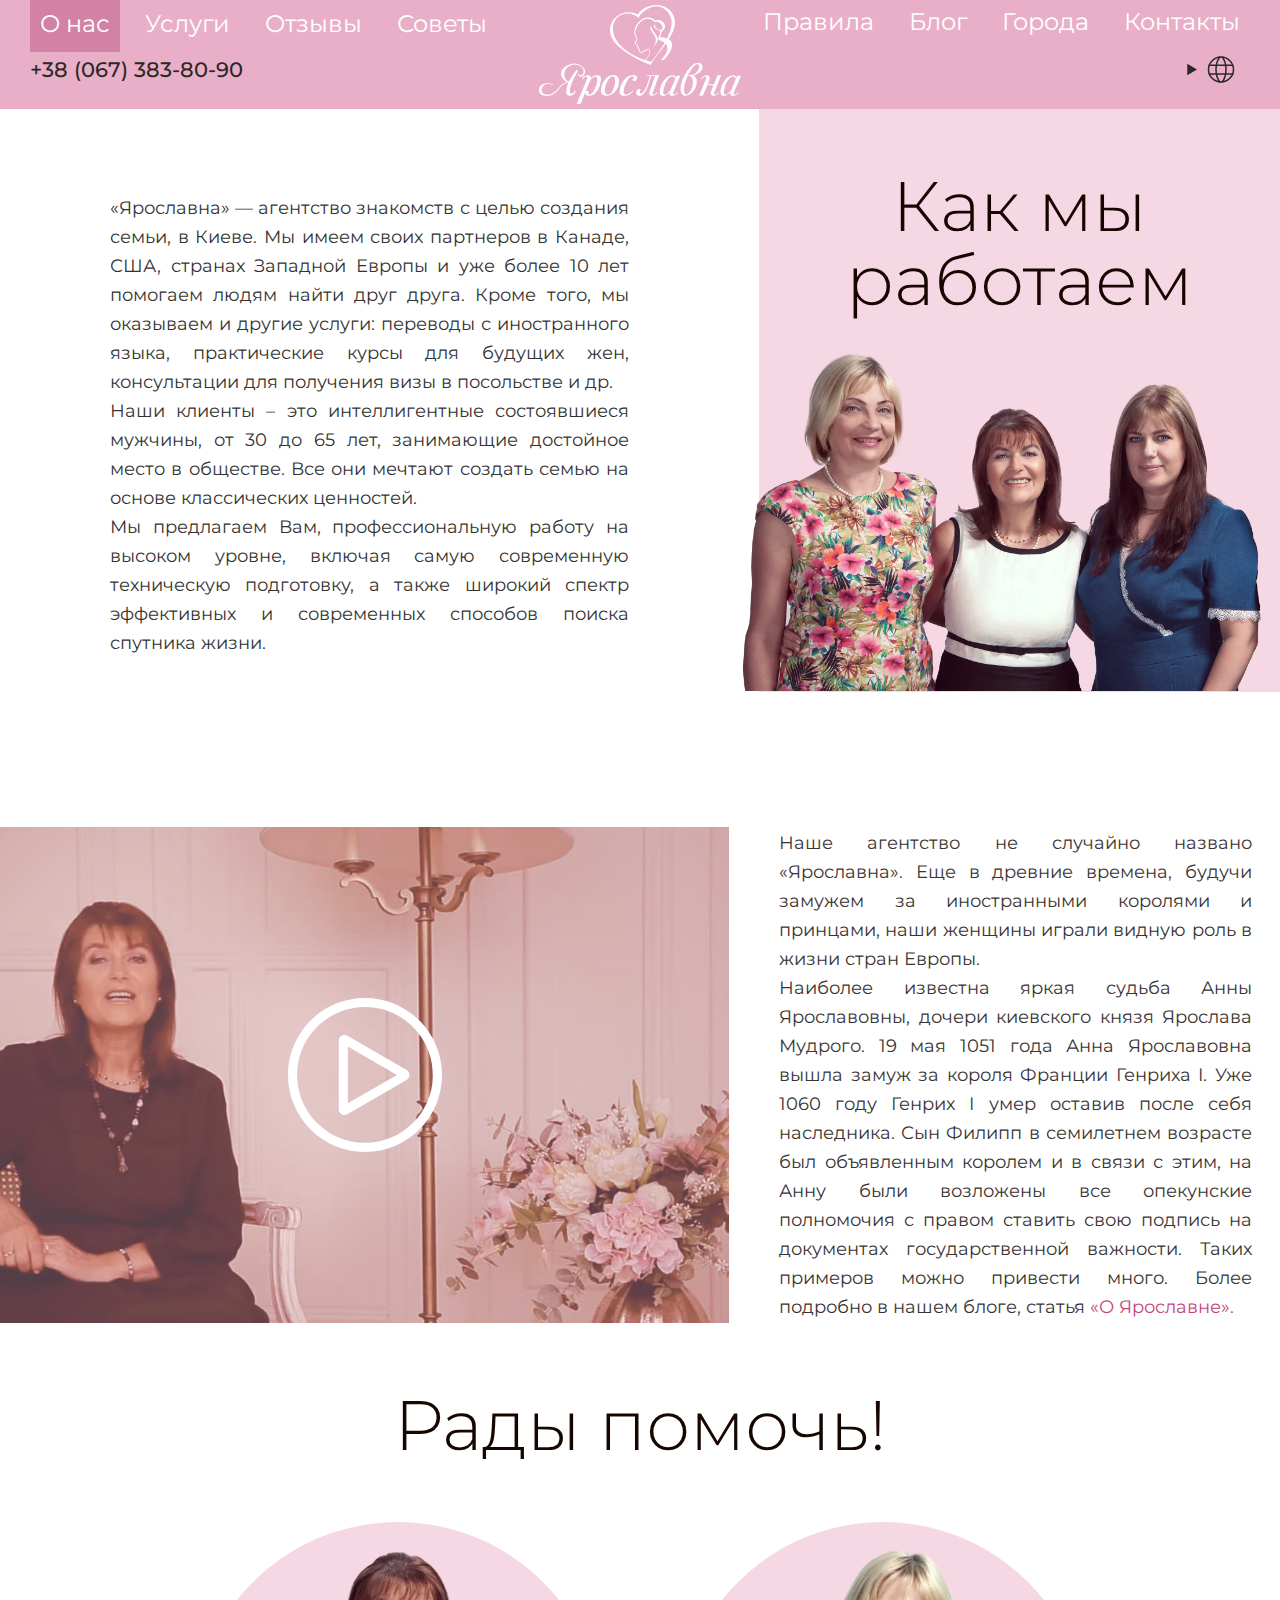
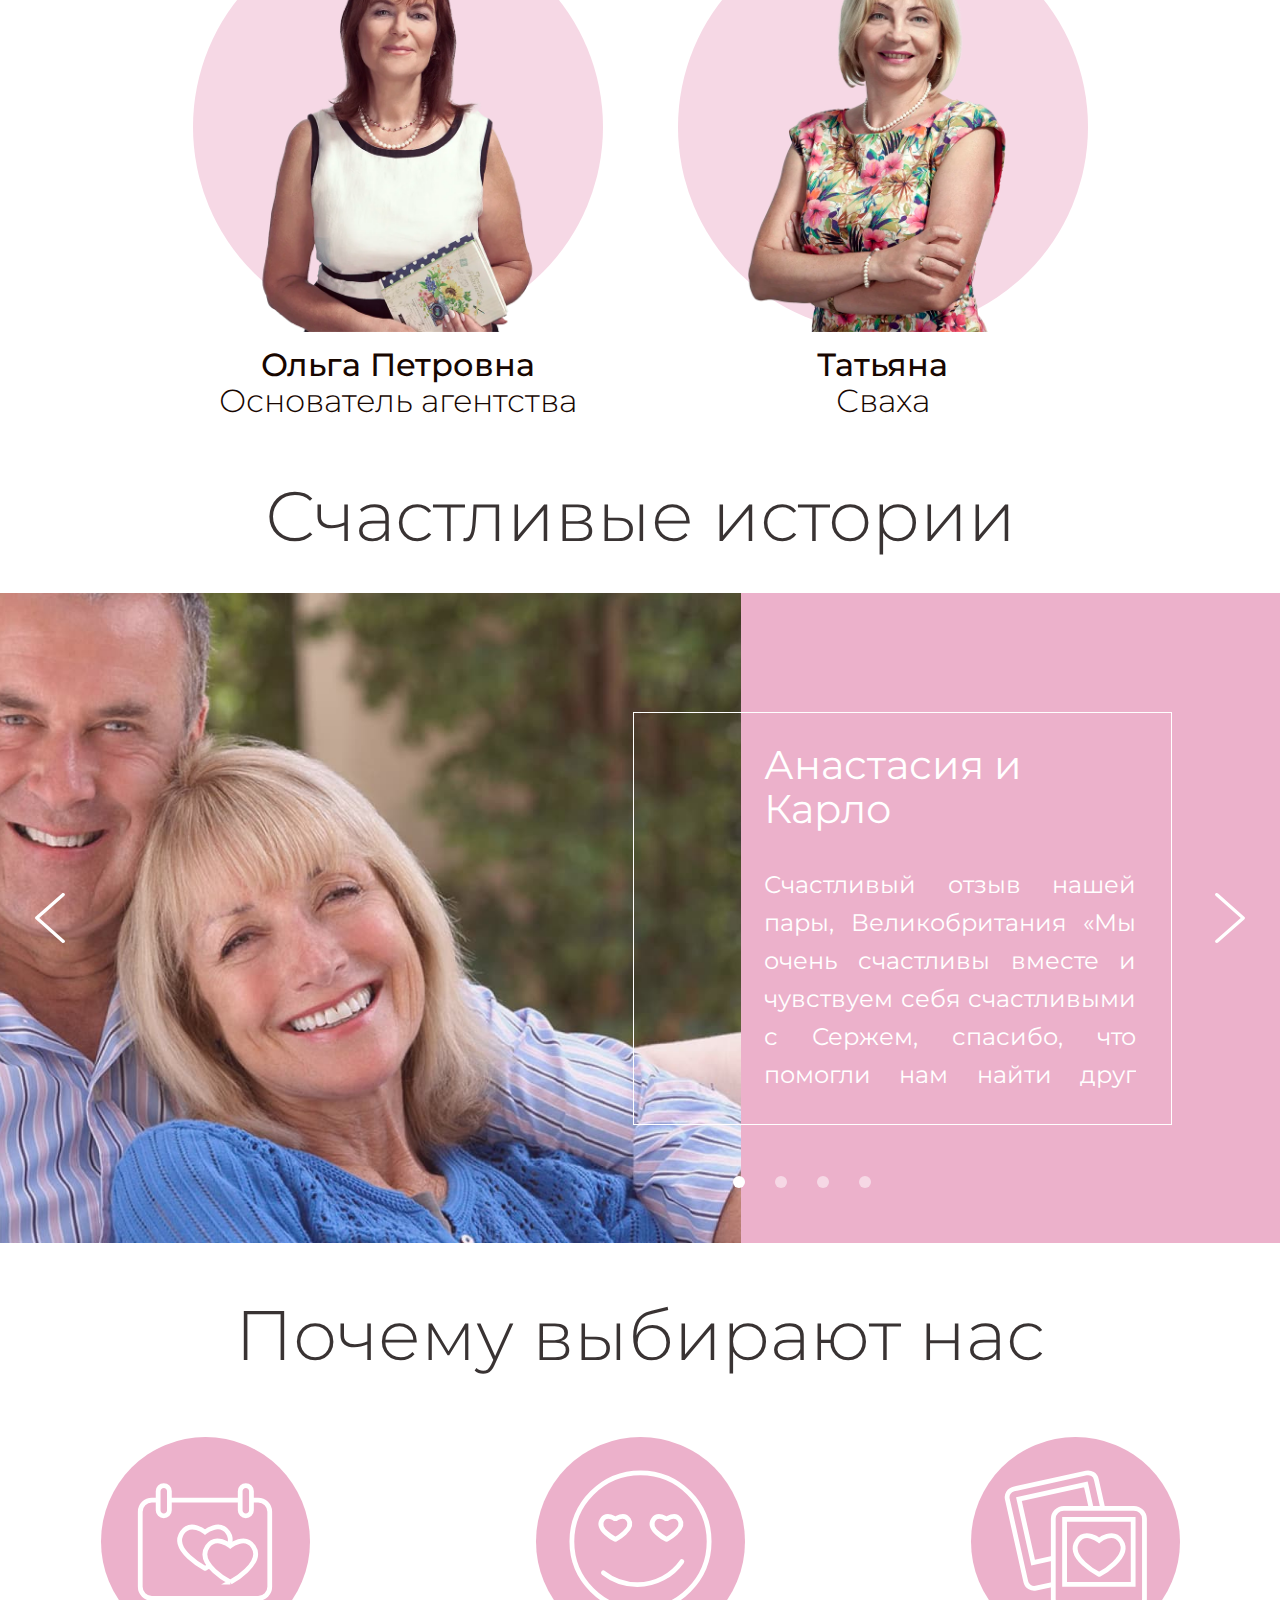
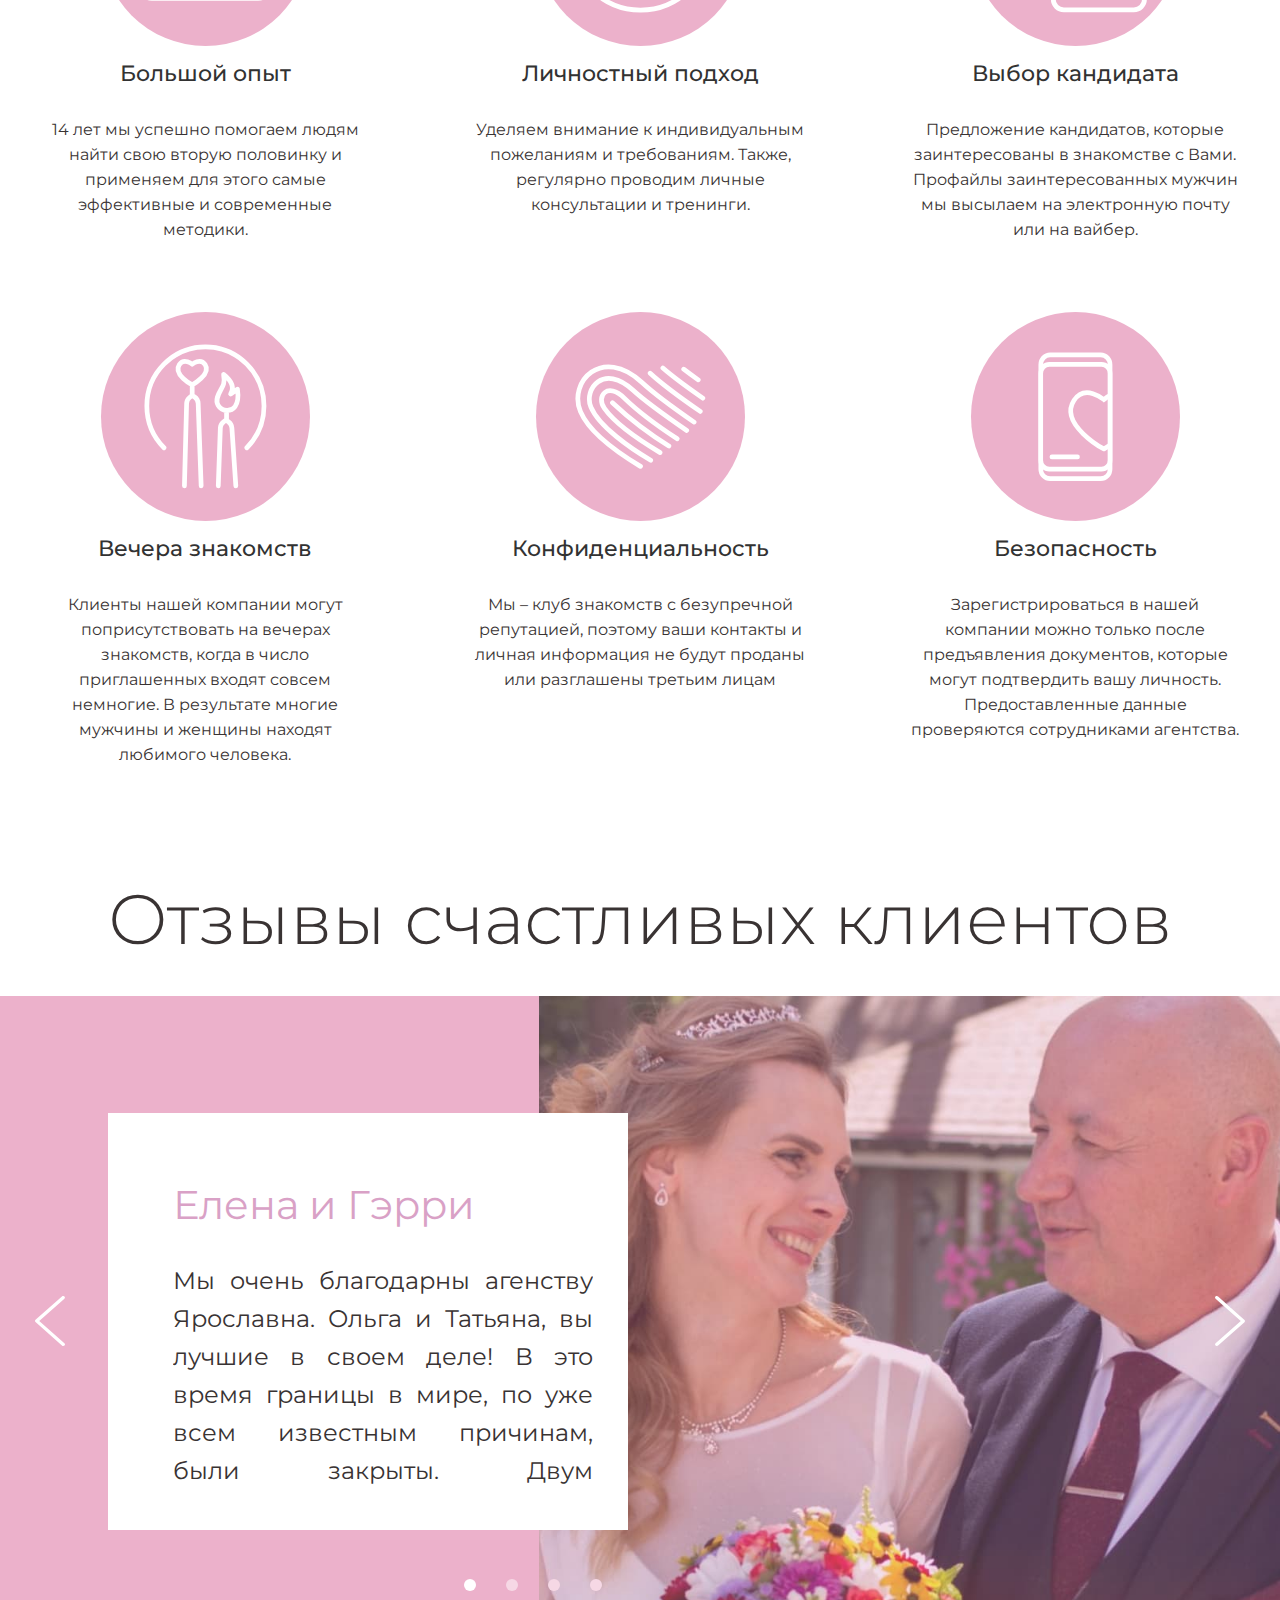
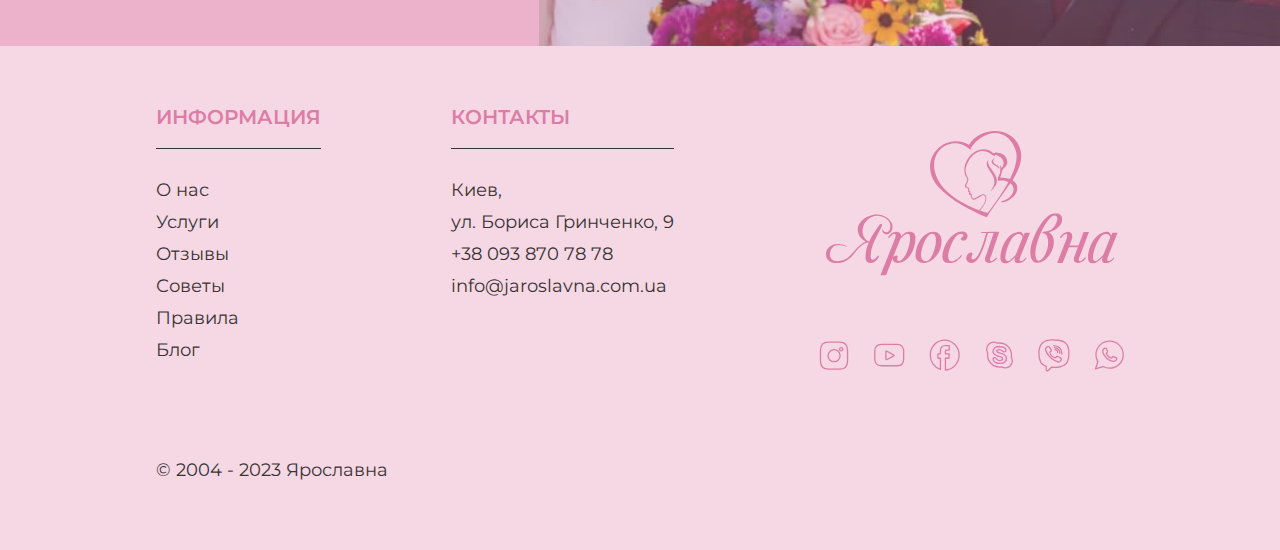
==== commit e3dc398a: "Add files via upload" ====
--- a/about.html
+++ b/about.html
@@ -266,19 +266,7 @@
                     <a class="video__view" data-fancybox
                         href="https://music.youtube.com/watch?v=Ywob-f2T7U4&list=RDAMVMQXDRPtufEbA">
                         <img class="video__view-img" src="images/video-img.jpg" alt="img">
-                        <svg width="229" height="231" viewBox="0 0 229 231" fill="none"
-                            xmlns="http://www.w3.org/2000/svg">
-                            <g id="Layer_1" clip-path="url(#clip0_316_761)">
-                                <path id="Vector"
-                                    d="M114.5 0V0.0347857C51.2804 0.0347857 0 51.7205 0 115.517C0 179.314 51.2459 231 114.5 231C177.754 231 229 179.314 229 115.517C229 51.7205 177.72 0 114.5 0ZM114.5 217.306C58.8394 217.306 13.5487 171.627 13.5487 115.488C13.5487 59.3501 58.8394 13.6708 114.5 13.6708C170.161 13.6708 215.451 59.3501 215.451 115.488C215.451 171.627 170.161 217.306 114.5 217.306ZM176.334 108.027L88.2304 56.7296C86.845 55.918 85.3965 55.5585 83.9824 55.5585C79.539 55.5585 75.4519 59.1588 75.4519 64.1564V166.786C75.4519 171.818 79.539 175.389 83.9824 175.389C85.3965 175.389 86.845 175.03 88.2304 174.218L176.334 122.921C182.031 119.611 182.031 111.332 176.334 108.021V108.027ZM88.9719 158.054V72.9281L162.079 115.488L88.9719 158.049V158.054Z"
-                                    fill="white" />
-                            </g>
-                            <defs>
-                                <clipPath id="clip0_316_761">
-                                    <rect width="229" height="231" fill="white" />
-                                </clipPath>
-                            </defs>
-                        </svg>
+                        <img class="video__view-play" src="images/play-icon.svg" alt="play">
                     </a>
                     <p class="video__text">
                         Наше агентство не случайно названо «Ярославна». Еще в древние времена, будучи замужем за
@@ -441,26 +429,7 @@
                 <div class="advantages__inner">
                     <div class="advantages__item advantages-item">
                         <div class="advantages-item__icon">
-                            <svg width="143" height="124" viewBox="0 0 143 124" fill="none"
-                                xmlns="http://www.w3.org/2000/svg">
-                                <path
-                                    d="M120.659 17.9385H127.361C134.111 17.9385 139.581 23.4092 139.581 30.1588V109.104C139.581 115.854 134.111 121.324 127.361 121.324H15.6344C8.8848 121.324 3.41406 115.854 3.41406 109.104V30.1588C3.41406 23.4092 8.8848 17.9385 15.6344 17.9385H22.3624"
-                                    stroke="white" stroke-width="5" stroke-miterlimit="10"></path>
-                                <path d="M34.1348 17.9385H108.528" stroke="white" stroke-width="5"
-                                    stroke-miterlimit="10"></path>
-                                <path
-                                    d="M34.0619 8.72646C34.0619 5.45865 31.4133 2.80957 28.1462 2.80957C24.879 2.80957 22.2305 5.45865 22.2305 8.72646V28.5099C22.2305 31.7777 24.879 34.4268 28.1462 34.4268C31.4133 34.4268 34.0619 31.7777 34.0619 28.5099V8.72646Z"
-                                    stroke="white" stroke-width="5" stroke-miterlimit="10"></path>
-                                <path
-                                    d="M120.341 8.72646C120.341 5.45865 117.693 2.80957 114.425 2.80957C111.158 2.80957 108.51 5.45865 108.51 8.72646V28.5099C108.51 31.7777 111.158 34.4268 114.425 34.4268C117.693 34.4268 120.341 31.7777 120.341 28.5099V8.72646Z"
-                                    stroke="white" stroke-width="5" stroke-miterlimit="10"></path>
-                                <path
-                                    d="M98.2314 104.256C98.2314 104.256 134.339 84.6489 122.283 66.8195C113.479 53.7975 98.0716 66.1204 98.0716 66.1204C98.0716 66.1204 82.8046 53.8739 74.0199 66.8195C61.4918 85.2835 98.0716 104.256 98.0716 104.256H98.2314Z"
-                                    stroke="white" stroke-width="5" stroke-miterlimit="10"></path>
-                                <path
-                                    d="M97.0951 65.405C98.7246 61.1057 98.6864 56.594 95.7089 52.1874C86.9051 39.1654 71.4974 51.4883 71.4974 51.4883C71.4974 51.4883 56.2303 39.2418 47.4457 52.1874C34.9176 70.6514 71.4974 89.6237 71.4974 89.6237H71.6572C71.6572 89.6237 73.4943 88.6264 76.2022 86.8752"
-                                    stroke="white" stroke-width="5" stroke-miterlimit="10"></path>
-                            </svg>
+                            <img src="images/advantages-icon-1.svg" alt="icon">
                         </div>
                         <h3 class="advantages-item__title">
                             Большой опыт
@@ -472,25 +441,7 @@
                     </div>
                     <div class="advantages__item advantages-item">
                         <div class="advantages-item__icon">
-                            <svg width="149" height="149" viewBox="0 0 149 149" fill="none"
-                                xmlns="http://www.w3.org/2000/svg">
-                                <path
-                                    d="M74.5 146C113.988 146 146 113.988 146 74.5C146 35.0116 113.988 3 74.5 3C35.0116 3 3 35.0116 3 74.5C3 113.988 35.0116 146 74.5 146Z"
-                                    stroke="white" stroke-width="5" stroke-linecap="round" stroke-linejoin="bevel">
-                                </path>
-                                <path
-                                    d="M117.578 95.373C107.469 109.854 90.4595 119.354 71.1804 119.354C57.7973 119.354 45.5112 114.776 35.8633 107.134"
-                                    stroke="white" stroke-width="5" stroke-linecap="round" stroke-linejoin="bevel">
-                                </path>
-                                <path
-                                    d="M48.3882 72.2792C48.3882 72.2792 68.8254 61.4472 62.0045 51.5991C57.0223 44.4052 48.295 51.2104 48.295 51.2104C48.295 51.2104 39.6524 44.4466 34.6787 51.5991C27.5867 61.8027 48.295 72.2792 48.295 72.2792H48.3882Z"
-                                    stroke="white" stroke-width="5" stroke-linecap="round" stroke-linejoin="bevel">
-                                </path>
-                                <path
-                                    d="M101.679 72.2792C101.679 72.2792 122.116 61.4472 115.296 51.5991C110.313 44.4052 101.586 51.2104 101.586 51.2104C101.586 51.2104 92.9435 44.4466 87.9697 51.5991C80.8777 61.8027 101.586 72.2792 101.586 72.2792H101.679Z"
-                                    stroke="white" stroke-width="5" stroke-linecap="round" stroke-linejoin="bevel">
-                                </path>
-                            </svg>
+                            <img src="images/advantages-icon-2.svg" alt="icon">
                         </div>
                         <h3 class="advantages-item__title">
                             Личностный подход
@@ -502,23 +453,7 @@
                     </div>
                     <div class="advantages__item advantages-item">
                         <div class="advantages-item__icon">
-                            <svg width="149" height="150" viewBox="0 0 149 150" fill="none"
-                                xmlns="http://www.w3.org/2000/svg">
-                                <path
-                                    d="M99.2655 109.506C99.2655 109.506 133.059 91.1561 121.776 74.4671C113.535 62.2802 99.1152 73.811 99.1152 73.811C99.1152 73.811 84.8263 62.3494 76.6047 74.4671C64.8783 91.7502 99.1152 109.506 99.1152 109.506H99.2655Z"
-                                    stroke="white" stroke-width="5" stroke-miterlimit="10"></path>
-                                <path
-                                    d="M135.292 40.1897H62.4141C56.3001 40.1897 51.3438 45.146 51.3438 51.26V135.671C51.3438 141.785 56.3001 146.742 62.4141 146.742H135.292C141.406 146.742 146.362 141.785 146.362 135.671V51.26C146.362 45.146 141.406 40.1897 135.292 40.1897Z"
-                                    stroke="white" stroke-width="5" stroke-miterlimit="10"></path>
-                                <path d="M134.576 51.7229H63.125V119.915H134.576V51.7229Z" stroke="white"
-                                    stroke-width="5" stroke-miterlimit="10"></path>
-                                <path
-                                    d="M51.3882 119.915L33.3035 123.938C28.5318 124.999 23.8031 121.991 22.7414 117.219L3.44946 30.4912C2.38776 25.7195 5.39631 20.9908 10.168 19.9291L85.6394 3.13989C90.4111 2.07819 95.1399 5.08673 96.2016 9.85842L102.949 40.1897"
-                                    stroke="white" stroke-width="5" stroke-miterlimit="10"></path>
-                                <path
-                                    d="M51.3423 92.4449L30.3398 97.1163L15.5332 30.5513L85.2786 15.0361L90.8758 40.1901"
-                                    stroke="white" stroke-width="5" stroke-miterlimit="10"></path>
-                            </svg>
+                            <img src="images/advantages-icon-3.svg" alt="icon">
                         </div>
                         <h3 class="advantages-item__title">
                             Выбор кандидата
@@ -530,33 +465,7 @@
                     </div>
                     <div class="advantages__item advantages-item">
                         <div class="advantages-item__icon">
-                            <svg width="130" height="152" viewBox="0 0 130 152" fill="none"
-                                xmlns="http://www.w3.org/2000/svg">
-                                <path
-                                    d="M51.0195 42.7671C51.0195 42.7671 71.4245 31.6861 64.6117 21.611C59.6361 14.2517 50.929 21.2154 50.929 21.2154C50.929 21.2154 42.3006 14.2936 37.3368 21.611C30.2557 32.0466 50.929 42.7671 50.929 42.7671H51.0195Z"
-                                    stroke="white" stroke-width="5" stroke-linecap="round" stroke-linejoin="round">
-                                </path>
-                                <path
-                                    d="M42.7207 148.736L45.0475 62.0979C45.2152 59.7392 46.3501 57.5566 48.1841 56.0629L50.9317 53.8232L53.5552 55.6337C55.7111 57.1207 57.0689 59.5096 57.2416 62.1214L60.4117 148.736"
-                                    stroke="white" stroke-width="5" stroke-linecap="round" stroke-linejoin="round">
-                                </path>
-                                <path d="M50.9297 52.7817V44.7686" stroke="white" stroke-width="5"
-                                    stroke-linecap="round" stroke-linejoin="round"></path>
-                                <path
-                                    d="M78.5195 148.736L80.6871 87.9348C80.8547 85.5761 81.9897 83.3935 83.8236 81.8998L86.5712 79.6602L89.1948 81.4707C91.3506 82.9576 92.7085 85.3465 92.8812 87.9583L97.0437 148.736"
-                                    stroke="white" stroke-width="5" stroke-linecap="round" stroke-linejoin="round">
-                                </path>
-                                <path
-                                    d="M78.2977 64.12C73.6491 56.3499 82.8072 47.2605 84.1249 41.9178C85.1508 37.757 84.1249 31.7891 84.1249 31.7891C93.6837 39.3345 95.0868 46.5665 91.5479 52.3953L98.7631 47.3996C101.516 66.1383 92.9746 69.7359 87.8012 69.6705C84.7351 69.6319 80.8459 68.383 78.2961 64.12H78.2977Z"
-                                    stroke="white" stroke-width="5" stroke-linecap="round" stroke-linejoin="round">
-                                </path>
-                                <path d="M87.2461 78.6189V70.6057" stroke="white" stroke-width="5"
-                                    stroke-linecap="round" stroke-linejoin="round"></path>
-                                <path
-                                    d="M21.1352 108.695C9.93021 97.4915 3 82.0134 3 64.9159C3 30.7208 30.7208 3 64.9159 3C99.1109 3 126.83 30.7208 126.83 64.9142C126.83 82.0117 119.9 97.4898 108.695 108.695"
-                                    stroke="white" stroke-width="5" stroke-linecap="round" stroke-linejoin="round">
-                                </path>
-                            </svg>
+                            <img src="images/advantages-icon-4.svg" alt="icon">
                         </div>
                         <h3 class="advantages-item__title">
                             Вечера знакомств
@@ -569,31 +478,7 @@
                     </div>
                     <div class="advantages__item advantages-item">
                         <div class="advantages-item__icon">
-                            <svg width="138" height="111" viewBox="0 0 138 111" fill="none"
-                                xmlns="http://www.w3.org/2000/svg">
-                                <path
-                                    d="M107.704 79.0654C84.8778 64.0582 66.4492 50.2572 51.9123 36.0258C34.2224 18.7098 21.8297 34.0078 31.0052 46.9745C39.58 59.0916 61.2579 76.753 89.6951 93.6631"
-                                    stroke="white" stroke-width="5" stroke-linecap="round" stroke-linejoin="round">
-                                </path>
-                                <path
-                                    d="M117.652 70.2559C94.5237 54.2368 75.8779 41.3363 61.2295 27.7202C30.0927 -1.22584 8.83425 26.7802 16.7724 45.5893C25.4152 66.0633 58.0463 89.0235 79.7431 101.716"
-                                    stroke="white" stroke-width="5" stroke-linecap="round" stroke-linejoin="round">
-                                </path>
-                                <path d="M129.809 16.7492C124.17 12.702 119.116 8.96809 114.527 5.42676" stroke="white"
-                                    stroke-width="5" stroke-linecap="round" stroke-linejoin="round"></path>
-                                <path d="M134.653 36.1207C116.706 23.6052 103.403 13.7816 92.5801 4.29395"
-                                    stroke="white" stroke-width="5" stroke-linecap="round" stroke-linejoin="round">
-                                </path>
-                                <path d="M131.956 50.1139C108.848 34.108 92.3922 22.0362 79.1758 9.75098" stroke="white"
-                                    stroke-width="5" stroke-linecap="round" stroke-linejoin="round"></path>
-                                <path
-                                    d="M125.432 61.443C101.831 45.1143 84.4228 32.4176 70.2996 19.2886C28.7386 -19.347 -7.51401 18.8167 5.80064 50.3603C15.2633 72.7768 46.1696 94.4854 68.9848 108.239"
-                                    stroke="white" stroke-width="5" stroke-linecap="round" stroke-linejoin="round">
-                                </path>
-                                <path d="M39.4434 41.0596C52.0382 52.8898 69.9208 69.1241 98.8889 86.6156"
-                                    stroke="white" stroke-width="5" stroke-linecap="round" stroke-linejoin="round">
-                                </path>
-                            </svg>
+                            <img src="images/advantages-icon-5.svg" alt="icon">
                         </div>
                         <h3 class="advantages-item__title">
                             Конфиденциальность
@@ -605,20 +490,7 @@
                     </div>
                     <div class="advantages__item advantages-item">
                         <div class="advantages-item__icon">
-                            <svg width="82" height="136" viewBox="0 0 82 136" fill="none"
-                                xmlns="http://www.w3.org/2000/svg">
-                                <path
-                                    d="M78.8302 45.5193C74.728 47.4851 71.9538 49.7016 71.9538 49.7016C71.9538 49.7016 51.2587 33.1006 39.3515 50.6504C22.3693 75.6784 71.9538 101.394 71.9538 101.394H72.1705C72.1705 101.394 74.71 100.014 78.441 97.5992"
-                                    stroke="white" stroke-width="5" stroke-miterlimit="10"></path>
-                                <path
-                                    d="M68.5939 3H13.2302C7.58023 3 3 7.58023 3 13.2302V122.353C3 128.003 7.58023 132.583 13.2302 132.583H68.5939C74.2439 132.583 78.8241 128.003 78.8241 122.353V13.2302C78.8241 7.58023 74.2439 3 68.5939 3Z"
-                                    stroke="white" stroke-width="5" stroke-miterlimit="10"></path>
-                                <path
-                                    d="M69.4183 13.0293H12.4058C7.21112 13.0293 3 17.2404 3 22.4351V113.147C3 118.342 7.21112 122.553 12.4058 122.553H69.4183C74.613 122.553 78.8241 118.342 78.8241 113.147V22.4351C78.8241 17.2404 74.613 13.0293 69.4183 13.0293Z"
-                                    stroke="white" stroke-width="5" stroke-miterlimit="10"></path>
-                                <path d="M15.1699 109.716H43.2529" stroke="white" stroke-width="5"
-                                    stroke-linecap="round" stroke-linejoin="round"></path>
-                            </svg>
+                            <img src="images/advantages-icon-6.svg" alt="icon">
                         </div>
                         <h3 class="advantages-item__title">
                             Безопасность
@@ -805,76 +677,32 @@
                         <ul class="socials__list">
                             <li class="socials__list-item">
                                 <a class="socials__list-link" href="#">
-                                    <svg width="30" height="29" viewBox="0 0 30 29" fill="none"
-                                        xmlns="http://www.w3.org/2000/svg">
-                                        <path
-                                            d="M22.1162 6.57153C21.2376 6.57153 20.5276 7.28159 20.5276 8.16013C20.5276 9.03867 21.2376 9.74271 22.1162 9.74271C22.9947 9.74271 23.7048 9.03266 23.7048 8.16013C23.7048 7.28761 22.9947 6.57153 22.1162 6.57153Z"
-                                            stroke="#DC7DA6" stroke-width="1.3" stroke-miterlimit="10"
-                                            stroke-linecap="round" />
-                                        <path
-                                            d="M15.0639 8.66553C11.7483 8.66553 9.05249 11.3613 9.05249 14.6769C9.05249 17.9925 11.7483 20.6883 15.0639 20.6883C18.3795 20.6883 21.0753 17.9925 21.0753 14.6769C21.0753 11.3613 18.3795 8.66553 15.0639 8.66553Z"
-                                            stroke="#DC7DA6" stroke-width="1.3" stroke-miterlimit="10"
-                                            stroke-linecap="round" />
-                                        <path
-                                            d="M20.4132 28.2043H9.61195C4.23238 28.2043 1.48242 25.4543 1.48242 20.0747V9.26747C1.48242 3.8879 4.23238 1.13794 9.61195 1.13794H20.4132C25.7928 1.13794 28.5427 3.8879 28.5427 9.26747V20.0747C28.5427 25.4543 25.7928 28.2043 20.4132 28.2043Z"
-                                            stroke="#DC7DA6" stroke-width="1.3" stroke-miterlimit="10"
-                                            stroke-linecap="round" />
-                                    </svg>
+                                    <img src="images/socials-icon-1.svg" alt="icon">
                                 </a>
                             </li>
                             <li class="socials__list-item">
                                 <a class="socials__list-link" href="#">
-                                    <svg width="31" height="24" viewBox="0 0 31 24" fill="none"
-                                        xmlns="http://www.w3.org/2000/svg">
-                                        <path
-                                            d="M29.6546 8.53913C29.6546 4.2788 27.4884 1.34497 23.2801 1.34497H7.29087C3.08846 1.34497 0.79248 4.2788 0.79248 8.53913V15.9245C0.79248 20.1788 3.08846 22.7243 7.29087 22.7243H23.2801C27.4825 22.7243 29.6546 20.1848 29.6546 15.9245V8.53913ZM19.9099 12.8771L12.9748 16.4921C12.2842 16.8865 11.8769 16.4384 11.8769 16.1097V8.62876C11.8769 8.30012 12.1307 7.83405 12.9807 8.25829L19.8686 12.0944C20.1637 12.2617 20.2109 12.7218 19.9158 12.8831L19.9099 12.8771Z"
-                                            stroke="#DC7DA6" stroke-width="1.3" stroke-miterlimit="10"
-                                            stroke-linecap="round" />
-                                    </svg>
+                                    <img src="images/socials-icon-2.svg" alt="icon">
                                 </a>
                             </li>
                             <li class="socials__list-item">
                                 <a class="socials__list-link" href="#">
-                                    <svg width="31" height="32" viewBox="0 0 31 32" fill="none"
-                                        xmlns="http://www.w3.org/2000/svg">
-                                        <path fill-rule="evenodd" clip-rule="evenodd"
-                                            d="M15.6722 1.06909C7.70383 1.06909 1.24121 7.77924 1.24121 16.0529C1.24121 22.7873 5.52423 28.4815 11.4127 30.3674V19.2711H9.21549C9.04557 19.2711 8.91081 19.1311 8.91081 18.9486V15.189C8.91081 15.0126 9.04557 14.8666 9.21549 14.8666H11.4127V11.2408C11.4127 8.71611 13.3872 6.66595 15.8187 6.66595H19.967C20.1369 6.66595 20.2717 6.81196 20.2717 6.98838V10.748C20.2717 10.9244 20.131 11.0704 19.967 11.0704H17.512C16.9085 11.0704 16.4222 11.5754 16.4222 12.202V14.8666H19.9143C20.0959 14.8666 20.2365 15.0247 20.2248 15.2133L19.9201 18.973C19.9084 19.1372 19.7736 19.265 19.6154 19.265H16.4281V31.0001C24.0449 30.5925 30.1033 24.0527 30.1033 16.0407C30.1033 8.02867 23.6407 1.06909 15.6722 1.06909Z"
-                                            stroke="#DC7DA6" stroke-width="1.3" stroke-linecap="round"
-                                            stroke-linejoin="round" />
-                                    </svg>
+                                    <img src="images/socials-icon-3.svg" alt="icon">
                                 </a>
                             </li>
                             <li class="socials__list-item">
                                 <a class="socials__list-link" href="#">
-                                    <svg width="27" height="28" viewBox="0 0 27 28" fill="none"
-                                        xmlns="http://www.w3.org/2000/svg">
-                                        <path
-                                            d="M1.54599 14.0435C1.54599 20.6797 6.9023 26.0666 13.5141 26.0666C14.2826 26.0666 15.0277 25.9899 15.7552 25.8544C16.8053 26.4909 18.0432 26.8622 19.3632 26.8622C23.2177 26.8622 26.3446 23.7209 26.3446 19.8428C26.3446 18.4873 25.9574 17.2201 25.2945 16.1416C25.4118 15.4579 25.4764 14.7625 25.4764 14.0435C25.4764 7.40129 20.12 2.02036 13.5082 2.02036C12.7573 2.02036 12.0181 2.09108 11.3024 2.22664C10.2463 1.57833 9.0026 1.20703 7.67672 1.20703C3.81642 1.20703 0.689453 4.34836 0.689453 8.2264C0.689453 9.57605 1.07078 10.8373 1.72786 11.9099C1.60466 12.5995 1.53426 13.3185 1.53426 14.0435H1.54599ZM13.6432 5.50352C17.5035 5.73337 19.7622 7.43665 19.9851 9.02794C20.0907 10.0652 19.4043 10.8786 18.2075 10.8786C16.4651 10.8786 16.2832 8.53876 13.2794 8.53876C11.9242 8.53876 10.7802 9.10456 10.7802 10.3304C10.7802 12.9001 20.4134 11.409 20.4134 17.061C20.4134 20.3202 17.8144 22.4537 13.9424 22.4537C10.5338 22.4537 7.10765 20.9037 7.12525 18.228C7.12525 17.4205 7.72951 16.6838 8.52739 16.6838C10.5338 16.6838 10.5162 19.6778 13.7136 19.6778C15.9547 19.6778 16.7173 18.4519 16.7173 17.5915C16.7173 14.4973 7.03138 16.395 7.03138 10.578C7.03138 7.43075 9.60687 5.26188 13.649 5.49763L13.6432 5.50352Z"
-                                            stroke="#DC7DA6" stroke-width="1.3" stroke-miterlimit="10"
-                                            stroke-linecap="round" />
-                                    </svg>
+                                    <img src="images/socials-icon-4.svg" alt="icon">
                                 </a>
                             </li>
                             <li class="socials__list-item">
                                 <a class="socials__list-link" href="#">
-                                    <svg width="32" height="33" viewBox="0 0 32 33" fill="none"
-                                        xmlns="http://www.w3.org/2000/svg">
-                                        <path
-                                            d="M15.6742 6.55555C17.9886 6.57346 19.9568 7.33746 21.524 8.83563C23.0912 10.3398 23.8931 12.405 23.9113 14.9894M16.4032 8.59091C18.1041 8.71625 19.4526 9.30119 20.4124 10.3278C21.3782 11.3604 21.846 12.6616 21.8156 14.1956M17.0046 10.6979C18.7237 10.7874 19.6773 11.7544 19.7685 13.4913M17.0653 18.7617C17.0653 18.7617 17.6242 18.8095 17.9279 18.4454L18.5171 17.7172C18.8026 17.3531 19.489 17.1263 20.1572 17.4904C21.0441 17.9858 22.1983 18.7617 22.9819 19.4839C23.4132 19.8421 23.5165 20.3733 23.2188 20.9343V20.9463C22.909 21.4715 22.502 21.9669 21.9917 22.4265H21.9796C21.4025 22.91 20.7343 23.1846 20.0236 22.9578L20.0115 22.9399C18.7358 22.5817 15.6682 21.0478 13.7122 19.5197C10.517 17.0427 8.24509 12.9541 7.61334 10.7635L7.59512 10.7516C7.36428 10.0473 7.64371 9.39669 8.1236 8.82966L8.13574 8.81772C8.60348 8.31038 9.10767 7.91047 9.64223 7.61203H9.65437C10.2254 7.31956 10.7599 7.41506 11.1305 7.84481C11.6104 8.33425 12.5216 9.5101 13.1533 10.6203C13.5239 11.2769 13.293 11.9573 12.9286 12.2319L12.1875 12.8108C11.8169 13.1093 11.8655 13.6584 11.8655 13.6584C11.8655 13.6584 12.965 17.7351 17.0653 18.7617ZM27.477 4.02479C26.6934 3.31451 23.5225 1.05831 16.4639 1.0225C16.4639 1.0225 8.14183 0.527087 4.08404 4.18595C1.82431 6.40633 1.02855 9.65335 0.949577 13.6763C0.864534 17.7052 0.75519 25.2498 8.16004 27.2971H8.16612V30.4187C8.16612 30.4187 8.11751 31.6841 8.96795 31.9408C9.99454 32.2512 10.5959 31.2902 11.5739 30.2576C12.1085 29.6905 12.8496 28.8549 13.4084 28.2163C18.4746 28.6341 22.3623 27.6791 22.8057 27.5358C23.8263 27.2075 29.6153 26.4793 30.5568 18.9348C31.5288 11.1575 30.0891 6.23324 27.4831 4.01285L27.477 4.02479Z"
-                                            stroke="#DC7DA6" stroke-width="1.3" stroke-linecap="round"
-                                            stroke-linejoin="round" />
-                                    </svg>
+                                    <img src="images/socials-icon-5.svg" alt="icon">
                                 </a>
                             </li>
                             <li class="socials__list-item">
                                 <a class="socials__list-link" href="#">
-                                    <svg width="30" height="30" viewBox="0 0 30 30" fill="none"
-                                        xmlns="http://www.w3.org/2000/svg">
-                                        <path fill-rule="evenodd" clip-rule="evenodd"
-                                            d="M21.99 17.7595C21.6493 17.5724 19.9704 16.6731 19.6541 16.5464C19.3378 16.4196 19.1127 16.3532 18.8633 16.6912C18.62 17.0292 17.9204 17.7776 17.7136 18.0009C17.5007 18.2242 17.3 18.2423 16.9533 18.0613C16.6126 17.8742 15.5055 17.4698 14.222 16.2446C13.2244 15.291 12.5674 14.1322 12.3728 13.7821C12.1781 13.4321 12.3728 13.251 12.5553 13.082C12.7195 12.9311 12.9202 12.6897 13.1027 12.4966C13.2852 12.3035 13.3461 12.1586 13.4738 11.9353C13.6015 11.712 13.5468 11.5068 13.4677 11.3318C13.3886 11.1567 12.756 9.43061 12.4884 8.7305C12.2572 8.10885 11.7645 8.07264 11.0649 8.07264C10.8277 8.07264 10.4506 8.13299 10.1221 8.47097C9.78752 8.80292 8.85682 9.60563 8.79599 11.3076C8.72907 13.0096 9.92134 14.6935 10.0856 14.9349C10.2498 15.1703 12.3484 18.8579 15.834 20.3728C20.5118 22.4068 22.0082 20.7832 22.3975 19.8357C22.7199 19.039 22.7442 18.3449 22.6591 18.2001C22.58 18.0492 22.3489 17.9587 22.0082 17.7716L21.99 17.7595ZM15.5907 1.14397C8.05995 1.14397 1.95264 7.20354 1.95264 14.6814C1.95264 17.2404 2.67043 19.6305 3.91136 21.6704L1.44775 28.931L9.00281 26.5289C10.9554 27.6033 13.2061 28.2128 15.5968 28.2128C23.1336 28.2128 29.2409 22.1533 29.2409 14.6754C29.2409 7.1975 23.1336 1.13794 15.5968 1.13794L15.5907 1.14397Z"
-                                            stroke="#DC7DA6" stroke-width="1.3" stroke-linecap="round"
-                                            stroke-linejoin="round" />
-                                    </svg>
+                                    <img src="images/socials-icon-6.svg" alt="icon">
                                 </a>
                             </li>
                         </ul>
--- a/css/style.min.css
+++ b/css/style.min.css
@@ -1 +1 @@
-*{padding:0;margin:0;border:0}*,*:before,*:after{-webkit-box-sizing:border-box;box-sizing:border-box}:focus,:active{outline:none}a:focus,a:active{outline:none}nav,footer,header,aside{display:block}html,body{height:100%;width:100%;font-size:100%;line-height:1;font-size:14px;-ms-text-size-adjust:100%;-moz-text-size-adjust:100%;-webkit-text-size-adjust:100%}input,button,textarea{font-family:inherit}input::-ms-clear{display:none}button{cursor:pointer}button::-moz-focus-inner{padding:0;border:0}a,a:visited{text-decoration:none}a:hover{text-decoration:none}ul li{list-style:none}img{vertical-align:top}h1,h2,h3,h4,h5,h6{font-size:inherit;font-weight:400}button{background:unset}html,body{height:100%;background:#fff;font-family:"Montserrat",sans-serif}html::-webkit-scrollbar,body::-webkit-scrollbar{width:5px}html::-webkit-scrollbar-track,body::-webkit-scrollbar-track{background:#e799bb}html::-webkit-scrollbar-thumb,body::-webkit-scrollbar-thumb{background:#2c2824}html::-webkit-scrollbar-thumb:hover,body::-webkit-scrollbar-thumb:hover{background:#e799bb}.wrapper{display:-webkit-box;display:-ms-flexbox;display:flex;-webkit-box-orient:vertical;-webkit-box-direction:normal;-ms-flex-direction:column;flex-direction:column;min-height:100%}.main{-webkit-box-flex:1;-ms-flex:1 0 auto;flex:1 0 auto}.footer{-webkit-box-flex:0;-ms-flex:0 0 auto;flex:0 0 auto}.container{max-width:1270px;margin:0 auto;padding:0 15px}.big-container{max-width:1420px;margin:0 auto;padding:0 15px}.heading__inner{position:relative;height:580px;max-height:580px;padding-top:80px;padding-top:80px;max-width:1920px;margin-left:auto;margin-right:auto;height:580px;max-height:580px}@media(max-width: 960px){.heading__inner{padding-top:calc(85px + -5 * ((100vw - 480px) / 480))}}@media(max-width: 480px){.heading__inner{padding-top:85px}}@media(max-width: 960px){.heading__inner{height:calc(435px + 145 * ((100vw - 480px) / 480))}}@media(max-width: 480px){.heading__inner{height:435px}}@media(max-width: 960px){.heading__inner{max-height:calc(435px + 145 * ((100vw - 480px) / 480))}}@media(max-width: 480px){.heading__inner{max-height:435px}}.heading__title{position:relative;z-index:1;max-width:788px;width:100%;color:#fff;text-align:center;font-size:70px;font-weight:500;line-height:72px;text-transform:uppercase;padding:15px 0 20px 0;background:rgba(233,175,200,.65);max-width:788px;max-width:522px;max-width:490px;font-size:70px;line-height:72px;padding-top:15px;padding-bottom:20px}@media(max-width: 1920px){.heading__title{max-width:calc(522px + 266 * ((100vw - 1280px) / 640))}}@media(min-width: 1920px){.heading__title{max-width:788px}}@media(max-width: 1280px){.heading__title{max-width:calc(490px + 32 * ((100vw - 960px) / 320))}}@media(max-width: 960px){.heading__title{max-width:calc(490px + 0 * ((100vw - 480px) / 480))}}@media(max-width: 480px){.heading__title{max-width:490px}}@media(max-width: 960px){.heading__title{font-size:calc(45px + 25 * ((100vw - 480px) / 480))}}@media(max-width: 480px){.heading__title{font-size:45px}}@media(max-width: 960px){.heading__title{line-height:calc(49px + 23 * ((100vw - 480px) / 480))}}@media(max-width: 480px){.heading__title{line-height:49px}}@media(max-width: 960px){.heading__title{padding-top:calc(20px + -5 * ((100vw - 480px) / 480))}}@media(max-width: 480px){.heading__title{padding-top:20px}}@media(max-width: 960px){.heading__title{padding-bottom:calc(25px + -5 * ((100vw - 480px) / 480))}}@media(max-width: 480px){.heading__title{padding-bottom:25px}}.heading__img{position:absolute;width:100%;height:100%;left:0;bottom:0;right:0;top:0;-o-object-fit:cover;object-fit:cover;z-index:0}.cards{padding-bottom:35px;max-width:1920px;margin-left:auto;margin-right:auto;cursor:pointer}.cards__inner{display:-ms-grid;display:grid;-ms-grid-columns:1fr 1fr 1fr 1fr;grid-template-columns:1fr 1fr 1fr 1fr;gap:20px}.cards__text{color:#170600;font-size:18px;line-height:28px;max-width:950px;margin:35px 0 45px 165px;text-align:justify;margin-left:165px;max-width:950px;margin-left:88px;max-width:759px;margin-bottom:45px;max-width:759px}@media(max-width: 1920px){.cards__text{margin-left:calc(88px + 77 * ((100vw - 1280px) / 640))}}@media(min-width: 1920px){.cards__text{margin-left:165px}}@media(max-width: 1920px){.cards__text{max-width:calc(759px + 191 * ((100vw - 1280px) / 640))}}@media(min-width: 1920px){.cards__text{max-width:950px}}@media(max-width: 1280px){.cards__text{margin-left:calc(88px + 0 * ((100vw - 960px) / 320))}}@media(max-width: 1280px){.cards__text{max-width:calc(759px + 0 * ((100vw - 960px) / 320))}}@media(max-width: 960px){.cards__text{margin-bottom:calc(40px + 5 * ((100vw - 480px) / 480))}}@media(max-width: 480px){.cards__text{margin-bottom:40px}}@media(max-width: 960px){.cards__text{max-width:calc(436px + 323 * ((100vw - 480px) / 480))}}@media(max-width: 480px){.cards__text{max-width:436px}}.card{display:-webkit-box;display:-ms-flexbox;display:flex;-webkit-box-orient:vertical;-webkit-box-direction:normal;-ms-flex-direction:column;flex-direction:column;background:#e9afc8}.card:hover .card__img-image{-webkit-transform:scale(1.05);-ms-transform:scale(1.05);transform:scale(1.05)}.card__img{overflow:hidden;width:100%;height:255px}.card__img-image{width:100%;height:100%;-o-object-fit:cover;object-fit:cover;-webkit-transition:-webkit-transform .3s;transition:-webkit-transform .3s;-o-transition:transform .3s;transition:transform .3s;transition:transform .3s, -webkit-transform .3s}.card__box{-webkit-box-flex:1;-ms-flex-positive:1;flex-grow:1;margin:-20px 20px 20px 20px;background:#fff;z-index:1;position:relative;padding:20px 30px 25px 25px;min-height:310px;display:-webkit-box;display:-ms-flexbox;display:flex;-webkit-box-orient:vertical;-webkit-box-direction:normal;-ms-flex-direction:column;flex-direction:column}.card__suptext{margin-bottom:10px;color:#170600;font-size:28px;line-height:30px;min-height:60px;display:block}.card__text{color:#170600;font-size:16px;line-height:25px;margin-bottom:30px;-webkit-box-flex:1;-ms-flex-positive:1;flex-grow:1;text-align:justify}.card__date{color:#170600;text-align:right;font-size:18px;line-height:20px;display:block}.header{background:#e9afc8;position:relative;z-index:1}.header__inner{padding:5px 60px 5px 40px;display:-webkit-box;display:-ms-flexbox;display:flex;-webkit-box-align:center;-ms-flex-align:center;align-items:center;gap:40px;max-width:1920px;margin-left:auto;margin-right:auto}.header__wrapper{display:-webkit-box;display:-ms-flexbox;display:flex;-webkit-box-align:center;-ms-flex-align:center;align-items:center;-webkit-box-pack:justify;-ms-flex-pack:justify;justify-content:space-between;width:100%;margin-top:-42px}.header__phone{color:#2c2824;font-size:21px;font-weight:500;line-height:23px}.header__phone:hover{text-decoration:underline}.header-mobile{display:none}.menu__list{display:-webkit-box;display:-ms-flexbox;display:flex;-webkit-box-align:center;-ms-flex-align:center;align-items:center;gap:15px}.menu__list-link{color:#fff;font-size:24px;line-height:26px;padding:25px 15px 15px 15px;-webkit-transition:background .3s;-o-transition:background .3s;transition:background .3s;display:block}.menu__list-link:hover{background:#d282a4}.menu__list-item--active .menu__list-link{background:#d282a4}.logo{margin-left:auto;margin-right:auto}.lang{cursor:pointer;position:relative}.lang__top{display:-webkit-box;display:-ms-flexbox;display:flex;gap:10px;-webkit-box-align:center;-ms-flex-align:center;align-items:center}.lang__top svg:nth-child(1){-webkit-transition:-webkit-transform .3s;transition:-webkit-transform .3s;-o-transition:transform .3s;transition:transform .3s;transition:transform .3s, -webkit-transform .3s}.lang__list{position:absolute;top:120%;border:0px solid rgba(0,0,0,0);background:#e9afc8;left:-17px;height:0;opacity:0;-webkit-transition:height .3s,opacity .3s,border .3s;-o-transition:height .3s,opacity .3s,border .3s;transition:height .3s,opacity .3s,border .3s}.lang__list-link{display:block;padding:5px 8px;color:#2c2824;font-size:19px;line-height:22px;-webkit-transition:color .3s,background .3s;-o-transition:color .3s,background .3s;transition:color .3s,background .3s;font-family:"Open Sans",sans-serif}.lang__list-link:hover{background:#d282a4;color:#fff}.lang--active .lang__list{opacity:1;height:unset;border:1px solid #d282a4}.lang--active .lang__top svg:nth-child(1){-webkit-transform:rotate(90deg);-ms-transform:rotate(90deg);transform:rotate(90deg)}.burger{display:none;-webkit-box-orient:vertical;-webkit-box-direction:normal;-ms-flex-direction:column;flex-direction:column;-webkit-box-align:center;-ms-flex-align:center;align-items:center;-webkit-box-pack:justify;-ms-flex-pack:justify;justify-content:space-between;width:40px;height:28px}.burger span{height:4px;background:#fff;width:100%}.recalls-heading .heading__inner{height:680px;max-height:680px;height:680px;max-height:680px;height:575px;max-height:575px;height:575px;max-height:575px}@media(max-width: 1920px){.recalls-heading .heading__inner{height:calc(575px + 105 * ((100vw - 1280px) / 640))}}@media(min-width: 1920px){.recalls-heading .heading__inner{height:680px}}@media(max-width: 1920px){.recalls-heading .heading__inner{max-height:calc(575px + 105 * ((100vw - 1280px) / 640))}}@media(min-width: 1920px){.recalls-heading .heading__inner{max-height:680px}}@media(max-width: 1280px){.recalls-heading .heading__inner{height:calc(575px + 0 * ((100vw - 960px) / 320))}}@media(max-width: 1280px){.recalls-heading .heading__inner{max-height:calc(575px + 0 * ((100vw - 960px) / 320))}}@media(max-width: 960px){.recalls-heading .heading__inner{height:calc(430px + 145 * ((100vw - 480px) / 480))}}@media(max-width: 480px){.recalls-heading .heading__inner{height:430px}}@media(max-width: 960px){.recalls-heading .heading__inner{max-height:calc(430px + 145 * ((100vw - 480px) / 480))}}@media(max-width: 480px){.recalls-heading .heading__inner{max-height:430px}}.recalls-cards{padding-top:25px;padding-bottom:20px;padding-top:25px;padding-top:25px;padding-top:25px}@media(max-width: 1920px){.recalls-cards{padding-top:calc(20px + 5 * ((100vw - 1280px) / 640))}}@media(min-width: 1920px){.recalls-cards{padding-top:25px}}@media(max-width: 1280px){.recalls-cards{padding-top:calc(20px + 5 * ((100vw - 960px) / 320))}}@media(max-width: 960px){.recalls-cards{padding-top:calc(20px + 5 * ((100vw - 480px) / 480))}}@media(max-width: 480px){.recalls-cards{padding-top:20px}}.recalls-cards .card__suptext{font-size:35px;line-height:38px;color:#e9afc8}.recalls-cards .card__date{color:#e9afc8}.advice-cards .card__box{min-height:275px}.blog-cards .card__box{min-height:275px}.footer{background:#f6d8e5;padding:60px 0 105px 0;padding-bottom:105px;padding-bottom:70px;padding-bottom:70px}@media(max-width: 1920px){.footer{padding-bottom:calc(70px + 35 * ((100vw - 1280px) / 640))}}@media(min-width: 1920px){.footer{padding-bottom:105px}}@media(max-width: 1280px){.footer{padding-bottom:calc(70px + 0 * ((100vw - 960px) / 320))}}@media(max-width: 960px){.footer{padding-bottom:calc(35px + 35 * ((100vw - 480px) / 480))}}@media(max-width: 480px){.footer{padding-bottom:35px}}.footer__inner{max-width:1435px;max-width:1435px;max-width:968px;max-width:572px;margin-left:auto;margin-right:auto;display:-webkit-box;display:-ms-flexbox;display:flex;-webkit-box-align:start;-ms-flex-align:start;align-items:flex-start;-webkit-box-pack:justify;-ms-flex-pack:justify;justify-content:space-between;margin-bottom:65px;margin-bottom:65px;margin-bottom:90px;margin-bottom:65px}@media(max-width: 1920px){.footer__inner{max-width:calc(968px + 467 * ((100vw - 1280px) / 640))}}@media(min-width: 1920px){.footer__inner{max-width:1435px}}@media(max-width: 1280px){.footer__inner{max-width:calc(572px + 396 * ((100vw - 960px) / 320))}}@media(max-width: 960px){.footer__inner{max-width:calc(422px + 150 * ((100vw - 480px) / 480))}}@media(max-width: 480px){.footer__inner{max-width:422px}}@media(max-width: 1920px){.footer__inner{margin-bottom:calc(90px + -25 * ((100vw - 1280px) / 640))}}@media(min-width: 1920px){.footer__inner{margin-bottom:65px}}@media(max-width: 1280px){.footer__inner{margin-bottom:calc(65px + 25 * ((100vw - 960px) / 320))}}@media(max-width: 960px){.footer__inner{margin-bottom:calc(45px + 20 * ((100vw - 480px) / 480))}}@media(max-width: 480px){.footer__inner{margin-bottom:45px}}.footer__wrapper{padding-top:25px}.footer__logo{margin-bottom:65px;margin-bottom:65px;width:292px;height:144px;display:block}@media(max-width: 960px){.footer__logo{margin-bottom:calc(30px + 35 * ((100vw - 480px) / 480))}}@media(max-width: 480px){.footer__logo{margin-bottom:30px}}@media(max-width: 960px){.footer__logo{width:calc(241px + 51 * ((100vw - 480px) / 480))}}@media(max-width: 480px){.footer__logo{width:241px}}@media(max-width: 960px){.footer__logo{height:calc(119px + 25 * ((100vw - 480px) / 480))}}@media(max-width: 480px){.footer__logo{height:119px}}.footer__logo img{width:100%;height:100% w}.footer__copy{max-width:1435px;max-width:1435px;max-width:968px;max-width:572px;margin-left:auto;margin-right:auto;color:#393333;font-size:18px;line-height:20px}@media(max-width: 1920px){.footer__copy{max-width:calc(968px + 467 * ((100vw - 1280px) / 640))}}@media(min-width: 1920px){.footer__copy{max-width:1435px}}@media(max-width: 1280px){.footer__copy{max-width:calc(572px + 396 * ((100vw - 960px) / 320))}}@media(max-width: 960px){.footer__copy{max-width:calc(422px + 150 * ((100vw - 480px) / 480))}}@media(max-width: 480px){.footer__copy{max-width:422px}}.footer-menu{display:-webkit-box;display:-ms-flexbox;display:flex;-webkit-box-align:start;-ms-flex-align:start;align-items:flex-start;gap:150px;gap:150px;gap:130px;gap:120px}@media(max-width: 1920px){.footer-menu{gap:calc(130px + 20 * ((100vw - 1280px) / 640))}}@media(min-width: 1920px){.footer-menu{gap:150px}}@media(max-width: 1280px){.footer-menu{gap:calc(120px + 10 * ((100vw - 960px) / 320))}}@media(max-width: 960px){.footer-menu{gap:calc(25px + 95 * ((100vw - 480px) / 480))}}@media(max-width: 480px){.footer-menu{gap:25px}}.footer-menu__list{max-width:250px}.footer-menu__list-title{color:#dc7da6;font-size:20px;font-weight:600;line-height:22px;text-transform:uppercase;padding-bottom:20px;margin-bottom:25px;border-bottom:1px solid #393333;max-width:225px;max-width:225px}@media(max-width: 960px){.footer-menu__list-title{max-width:calc(185px + 40 * ((100vw - 480px) / 480))}}@media(max-width: 480px){.footer-menu__list-title{max-width:185px}}.footer-menu__list-text{color:#393333;font-size:18px;line-height:32px;font-size:18px;line-height:32px;-webkit-transition:color .3s;-o-transition:color .3s;transition:color .3s}@media(max-width: 960px){.footer-menu__list-text{font-size:calc(17px + 1 * ((100vw - 480px) / 480))}}@media(max-width: 480px){.footer-menu__list-text{font-size:17px}}@media(max-width: 960px){.footer-menu__list-text{line-height:calc(30px + 2 * ((100vw - 480px) / 480))}}@media(max-width: 480px){.footer-menu__list-text{line-height:30px}}.footer-menu__list-text:hover{color:#000}.footer-menu__list-link{color:#393333;font-size:18px;line-height:32px;font-size:18px;line-height:32px;position:relative;-webkit-transition:color .3s;-o-transition:color .3s;transition:color .3s}@media(max-width: 960px){.footer-menu__list-link{font-size:calc(17px + 1 * ((100vw - 480px) / 480))}}@media(max-width: 480px){.footer-menu__list-link{font-size:17px}}@media(max-width: 960px){.footer-menu__list-link{line-height:calc(30px + 2 * ((100vw - 480px) / 480))}}@media(max-width: 480px){.footer-menu__list-link{line-height:30px}}.footer-menu__list-link:hover{color:#000}.footer-menu__list-link::after{content:"";width:0%;height:1px;position:absolute;left:0;bottom:-2px;right:0;background:#dc7da6;-webkit-transition:width .3s;-o-transition:width .3s;transition:width .3s}.footer-menu__list-link:hover::after{width:100%}.socials__list{display:-webkit-box;display:-ms-flexbox;display:flex;-webkit-box-align:center;-ms-flex-align:center;align-items:center;gap:25px}.contacts{padding:65px 0 0 0;margin-bottom:45px;padding-top:65px;padding-top:30px;margin-bottom:45px;margin-bottom:35px;padding-top:35px}@media(max-width: 1920px){.contacts{padding-top:calc(30px + 35 * ((100vw - 1280px) / 640))}}@media(min-width: 1920px){.contacts{padding-top:65px}}@media(max-width: 1280px){.contacts{padding-top:calc(35px + -5 * ((100vw - 960px) / 320))}}@media(max-width: 1280px){.contacts{margin-bottom:calc(35px + 10 * ((100vw - 960px) / 320))}}@media(max-width: 960px){.contacts{margin-bottom:calc(20px + 15 * ((100vw - 480px) / 480))}}@media(max-width: 480px){.contacts{margin-bottom:20px}}@media(max-width: 960px){.contacts{padding-top:calc(35px + 0 * ((100vw - 480px) / 480))}}@media(max-width: 480px){.contacts{padding-top:35px}}.contacts__inner{max-width:1275px;margin-left:auto;margin-right:auto;max-width:1275px;max-width:1064px;max-width:794px}@media(max-width: 1920px){.contacts__inner{max-width:calc(1064px + 211 * ((100vw - 1280px) / 640))}}@media(min-width: 1920px){.contacts__inner{max-width:1275px}}@media(max-width: 1280px){.contacts__inner{max-width:calc(794px + 270 * ((100vw - 960px) / 320))}}@media(max-width: 960px){.contacts__inner{max-width:calc(387px + 407 * ((100vw - 480px) / 480))}}@media(max-width: 480px){.contacts__inner{max-width:387px}}.contacts__text{color:#393333;font-size:20px;line-height:30px;max-width:740px;padding-left:110px;max-width:850px;font-size:20px;line-height:30px}@media(max-width: 1280px){.contacts__text{padding-left:calc(81px + 29 * ((100vw - 960px) / 320))}}@media(max-width: 1280px){.contacts__text{max-width:calc(821px + 29 * ((100vw - 960px) / 320))}}@media(max-width: 960px){.contacts__text{font-size:calc(14px + 6 * ((100vw - 480px) / 480))}}@media(max-width: 480px){.contacts__text{font-size:14px}}@media(max-width: 960px){.contacts__text{line-height:calc(22px + 8 * ((100vw - 480px) / 480))}}@media(max-width: 480px){.contacts__text{line-height:22px}}.contacts__text a{color:#dc7da6}.contacts__text a:hover{text-decoration:underline}.map{margin-bottom:40px;margin-bottom:40px}@media(max-width: 960px){.map{margin-bottom:calc(35px + 5 * ((100vw - 480px) / 480))}}@media(max-width: 480px){.map{margin-bottom:35px}}.map__inner{height:580px;max-height:580px;max-width:1920px;margin-left:auto;margin-right:auto;height:580px;max-height:580px}@media(max-width: 960px){.map__inner{height:calc(475px + 105 * ((100vw - 480px) / 480))}}@media(max-width: 480px){.map__inner{height:475px}}@media(max-width: 960px){.map__inner{max-height:calc(475px + 105 * ((100vw - 480px) / 480))}}@media(max-width: 480px){.map__inner{max-height:475px}}.map iframe{height:100%;width:100%}.contact{margin-bottom:70px;max-width:1275px;margin-left:auto;margin-right:auto;max-width:1275px;max-width:1065px;max-width:796px}@media(max-width: 1920px){.contact{max-width:calc(1065px + 210 * ((100vw - 1280px) / 640))}}@media(min-width: 1920px){.contact{max-width:1275px}}@media(max-width: 1280px){.contact{max-width:calc(796px + 269 * ((100vw - 960px) / 320))}}@media(max-width: 960px){.contact{max-width:calc(387px + 409 * ((100vw - 480px) / 480))}}@media(max-width: 480px){.contact{max-width:387px}}.contact__title{color:#393333;text-align:center;font-size:70px;font-weight:300;line-height:74px;margin-bottom:40px;margin-bottom:40px;font-size:70px;line-height:74px}@media(max-width: 960px){.contact__title{margin-bottom:calc(20px + 20 * ((100vw - 480px) / 480))}}@media(max-width: 480px){.contact__title{margin-bottom:20px}}@media(max-width: 960px){.contact__title{font-size:calc(45px + 25 * ((100vw - 480px) / 480))}}@media(max-width: 480px){.contact__title{font-size:45px}}@media(max-width: 960px){.contact__title{line-height:calc(49px + 25 * ((100vw - 480px) / 480))}}@media(max-width: 480px){.contact__title{line-height:49px}}.contact-form{display:-webkit-box;display:-ms-flexbox;display:flex;-webkit-box-orient:vertical;-webkit-box-direction:normal;-ms-flex-direction:column;flex-direction:column;gap:30px}.contact-form__input{width:100%;color:#323232;font-size:20px;line-height:22px;border-bottom:1px solid #ecb1cb;padding-bottom:5px}.contact-form__input::-webkit-input-placeholder{color:#e799bb;font-size:20px;line-height:22px}.contact-form__input::-moz-placeholder{color:#e799bb;font-size:20px;line-height:22px}.contact-form__input:-ms-input-placeholder{color:#e799bb;font-size:20px;line-height:22px}.contact-form__input::-ms-input-placeholder{color:#e799bb;font-size:20px;line-height:22px}.contact-form__input::placeholder{color:#e799bb;font-size:20px;line-height:22px}.contact-form__wrapper{margin-bottom:20px}.contact-form__text{color:#e799bb;font-size:20px;line-height:22px;margin-bottom:5px;display:block}.contact-form__textarea{width:100%;color:#323232;font-size:20px;line-height:22px;border:1px solid #ecb1cb;padding:10px;resize:unset;max-height:202px}@media(max-width: 960px){.contact-form__textarea{max-height:calc(120px + 82 * ((100vw - 480px) / 480))}}@media(max-width: 480px){.contact-form__textarea{max-height:120px}}.contact-form-bottom{display:-webkit-box;display:-ms-flexbox;display:flex;-webkit-box-align:start;-ms-flex-align:start;align-items:flex-start;-webkit-box-pack:justify;-ms-flex-pack:justify;justify-content:space-between}.contact-form-bottom__text{color:#393333;font-size:20px;line-height:30px;font-size:20px;line-height:30px}@media(max-width: 960px){.contact-form-bottom__text{font-size:calc(14px + 6 * ((100vw - 480px) / 480))}}@media(max-width: 480px){.contact-form-bottom__text{font-size:14px}}@media(max-width: 960px){.contact-form-bottom__text{line-height:calc(26px + 4 * ((100vw - 480px) / 480))}}@media(max-width: 480px){.contact-form-bottom__text{line-height:26px}}.contact-form-bottom__box{display:-webkit-box;display:-ms-flexbox;display:flex;-webkit-box-align:center;-ms-flex-align:center;align-items:center;gap:35px;gap:35px;gap:30px}@media(max-width: 1280px){.contact-form-bottom__box{gap:calc(30px + 5 * ((100vw - 960px) / 320))}}@media(max-width: 960px){.contact-form-bottom__box{gap:calc(20px + 10 * ((100vw - 480px) / 480))}}@media(max-width: 480px){.contact-form-bottom__box{gap:20px}}.contact-form-bottom__box-img{width:303px;height:82px;-o-object-fit:cover;object-fit:cover}.contact-form-bottom__box-button{display:-webkit-box;display:-ms-flexbox;display:flex;-webkit-box-pack:center;-ms-flex-pack:center;justify-content:center;-webkit-box-align:center;-ms-flex-align:center;align-items:center;color:#fff;text-align:center;font-size:22px;font-weight:500;line-height:24px;padding:25px 50px;background:#e799bb;-webkit-transition:background .3s;-o-transition:background .3s;transition:background .3s}.contact-form-bottom__box-button:hover{background:#cf6793}.services{overflow:hidden}.services__inner{padding-left:170px;display:-webkit-box;display:-ms-flexbox;display:flex;-webkit-box-align:start;-ms-flex-align:start;align-items:flex-start;gap:55px;padding-bottom:75px;-webkit-box-pack:center;-ms-flex-pack:center;justify-content:center;gap:55px;padding-left:170px;padding-bottom:75px;gap:75px;padding-bottom:65px;gap:35px;padding-bottom:50px}@media(max-width: 1920px){.services__inner{gap:calc(75px + -20 * ((100vw - 1280px) / 640))}}@media(min-width: 1920px){.services__inner{gap:55px}}@media(max-width: 1920px){.services__inner{padding-left:calc(108px + 62 * ((100vw - 1280px) / 640))}}@media(min-width: 1920px){.services__inner{padding-left:170px}}@media(max-width: 1920px){.services__inner{padding-bottom:calc(65px + 10 * ((100vw - 1280px) / 640))}}@media(min-width: 1920px){.services__inner{padding-bottom:75px}}@media(max-width: 1280px){.services__inner{gap:calc(35px + 40 * ((100vw - 960px) / 320))}}@media(max-width: 1280px){.services__inner{padding-bottom:calc(50px + 15 * ((100vw - 960px) / 320))}}@media(max-width: 960px){.services__inner{gap:calc(45px + -10 * ((100vw - 480px) / 480))}}@media(max-width: 480px){.services__inner{gap:45px}}@media(max-width: 960px){.services__inner{padding-bottom:calc(35px + 15 * ((100vw - 480px) / 480))}}@media(max-width: 480px){.services__inner{padding-bottom:35px}}.services__box{position:relative;z-index:1;padding-top:35px;max-width:950px;display:-webkit-box;display:-ms-flexbox;display:flex;-webkit-box-orient:vertical;-webkit-box-direction:normal;-ms-flex-direction:column;flex-direction:column;-webkit-box-pack:center;-ms-flex-pack:center;justify-content:center;-webkit-box-align:center;-ms-flex-align:center;align-items:center;text-align:center;max-width:950px}@media(max-width: 1920px){.services__box{max-width:calc(575px + 375 * ((100vw - 1280px) / 640))}}@media(min-width: 1920px){.services__box{max-width:950px}}.services__box-title{color:#170600;font-size:70px;font-weight:300;line-height:74px;margin-bottom:70px;margin-bottom:70px}@media(max-width: 1920px){.services__box-title{margin-bottom:calc(30px + 40 * ((100vw - 1280px) / 640))}}@media(min-width: 1920px){.services__box-title{margin-bottom:70px}}.services__box-text{color:#170600;font-size:18px;line-height:28px;margin-bottom:60px;text-align:justify;margin-bottom:60px;margin-bottom:55px;margin-bottom:70px;font-size:18px;line-height:28px}@media(max-width: 1920px){.services__box-text{margin-bottom:calc(55px + 5 * ((100vw - 1280px) / 640))}}@media(min-width: 1920px){.services__box-text{margin-bottom:60px}}@media(max-width: 1280px){.services__box-text{margin-bottom:calc(70px + -15 * ((100vw - 960px) / 320))}}@media(max-width: 960px){.services__box-text{margin-bottom:calc(40px + 30 * ((100vw - 480px) / 480))}}@media(max-width: 480px){.services__box-text{margin-bottom:40px}}@media(max-width: 960px){.services__box-text{font-size:calc(14px + 4 * ((100vw - 480px) / 480))}}@media(max-width: 480px){.services__box-text{font-size:14px}}@media(max-width: 960px){.services__box-text{line-height:calc(22px + 6 * ((100vw - 480px) / 480))}}@media(max-width: 480px){.services__box-text{line-height:22px}}.services__box-link{display:-webkit-box;display:-ms-flexbox;display:flex;-webkit-box-pack:center;-ms-flex-pack:center;justify-content:center;-webkit-box-align:center;-ms-flex-align:center;align-items:center;color:#fff;text-align:center;font-size:22px;font-weight:500;line-height:24px;padding:15px 65px;background:#e799bb;-webkit-transition:background .3s;-o-transition:background .3s;transition:background .3s;text-transform:uppercase}.services__box-link:hover{background:#cf6793}.services-poster{position:relative;background:#f6d8e5;width:100%;max-width:754px;height:629px;display:-webkit-box;display:-ms-flexbox;display:flex;max-width:754px;height:629px;height:689px;max-width:522px;height:629px}@media(max-width: 1920px){.services-poster{max-width:calc(522px + 232 * ((100vw - 1280px) / 640))}}@media(min-width: 1920px){.services-poster{max-width:754px}}@media(max-width: 1920px){.services-poster{height:calc(689px + -60 * ((100vw - 1280px) / 640))}}@media(min-width: 1920px){.services-poster{height:629px}}@media(max-width: 1280px){.services-poster{height:calc(629px + 60 * ((100vw - 960px) / 320))}}@media(max-width: 1280px){.services-poster{max-width:calc(715px + -193 * ((100vw - 960px) / 320))}}@media(max-width: 960px){.services-poster{height:calc(482px + 147 * ((100vw - 480px) / 480))}}@media(max-width: 480px){.services-poster{height:482px}}.services-poster__title{display:none;color:#170600;font-size:70px;font-weight:300;line-height:74px;margin-bottom:20px;margin-bottom:20px;font-size:70px;line-height:74px}@media(max-width: 960px){.services-poster__title{margin-bottom:calc(25px + -5 * ((100vw - 480px) / 480))}}@media(max-width: 480px){.services-poster__title{margin-bottom:25px}}@media(max-width: 960px){.services-poster__title{font-size:calc(45px + 25 * ((100vw - 480px) / 480))}}@media(max-width: 480px){.services-poster__title{font-size:45px}}@media(max-width: 960px){.services-poster__title{line-height:calc(50px + 24 * ((100vw - 480px) / 480))}}@media(max-width: 480px){.services-poster__title{line-height:50px}}.services-poster__img{position:absolute;bottom:0;right:68px;width:720px;height:593px;right:68px;width:720px;height:593px;right:-40px;width:605px;height:498px;right:155px;width:605px;height:498px}@media(max-width: 1920px){.services-poster__img{right:calc(-40px + 108 * ((100vw - 1280px) / 640))}}@media(min-width: 1920px){.services-poster__img{right:68px}}@media(max-width: 1920px){.services-poster__img{width:calc(605px + 115 * ((100vw - 1280px) / 640))}}@media(min-width: 1920px){.services-poster__img{width:720px}}@media(max-width: 1920px){.services-poster__img{height:calc(498px + 95 * ((100vw - 1280px) / 640))}}@media(min-width: 1920px){.services-poster__img{height:593px}}@media(max-width: 1280px){.services-poster__img{right:calc(155px + -195 * ((100vw - 960px) / 320))}}@media(max-width: 1280px){.services-poster__img{width:calc(605px + 0 * ((100vw - 960px) / 320))}}@media(max-width: 1280px){.services-poster__img{height:calc(498px + 0 * ((100vw - 960px) / 320))}}@media(max-width: 960px){.services-poster__img{right:calc(12px + 143 * ((100vw - 480px) / 480))}}@media(max-width: 480px){.services-poster__img{right:12px}}@media(max-width: 960px){.services-poster__img{width:calc(455px + 150 * ((100vw - 480px) / 480))}}@media(max-width: 480px){.services-poster__img{width:455px}}@media(max-width: 960px){.services-poster__img{height:calc(375px + 123 * ((100vw - 480px) / 480))}}@media(max-width: 480px){.services-poster__img{height:375px}}.free{padding:35px 0 45px 0;background:#e9afc8;padding-bottom:45px;padding-bottom:45px;padding-bottom:55px;padding-top:45px}@media(max-width: 1920px){.free{padding-bottom:calc(45px + 0 * ((100vw - 1280px) / 640))}}@media(min-width: 1920px){.free{padding-bottom:45px}}@media(max-width: 1280px){.free{padding-bottom:calc(55px + -10 * ((100vw - 960px) / 320))}}@media(max-width: 960px){.free{padding-bottom:calc(35px + 20 * ((100vw - 480px) / 480))}}@media(max-width: 480px){.free{padding-bottom:35px}}@media(max-width: 960px){.free{padding-top:calc(20px + 25 * ((100vw - 480px) / 480))}}@media(max-width: 480px){.free{padding-top:20px}}.free__title{margin-bottom:50px;color:#fff;text-align:center;font-size:70px;font-weight:300;line-height:74px;font-size:70px;line-height:74px}@media(max-width: 960px){.free__title{font-size:calc(40px + 30 * ((100vw - 480px) / 480))}}@media(max-width: 480px){.free__title{font-size:40px}}@media(max-width: 960px){.free__title{line-height:calc(44px + 30 * ((100vw - 480px) / 480))}}@media(max-width: 480px){.free__title{line-height:44px}}.free__inner{max-width:1220px;margin-left:auto;margin-right:auto;display:-ms-grid;display:grid;-ms-grid-columns:1fr 1fr 1fr 1fr;grid-template-columns:1fr 1fr 1fr 1fr}.free-item{display:-webkit-box;display:-ms-flexbox;display:flex;-webkit-box-orient:vertical;-webkit-box-direction:normal;-ms-flex-direction:column;flex-direction:column;-webkit-box-pack:start;-ms-flex-pack:start;justify-content:flex-start;-webkit-box-align:center;-ms-flex-align:center;align-items:center;text-align:center;font-weight:500}.free-item:nth-child(1) .free-item__icon svg{width:126px;height:93px}@media(max-width: 960px){.free-item:nth-child(1) .free-item__icon svg{width:calc(107px + 19 * ((100vw - 480px) / 480))}}@media(max-width: 480px){.free-item:nth-child(1) .free-item__icon svg{width:107px}}@media(max-width: 960px){.free-item:nth-child(1) .free-item__icon svg{height:calc(79px + 14 * ((100vw - 480px) / 480))}}@media(max-width: 480px){.free-item:nth-child(1) .free-item__icon svg{height:79px}}.free-item:nth-child(2) .free-item__icon svg{width:158px;height:101px}@media(max-width: 960px){.free-item:nth-child(2) .free-item__icon svg{width:calc(134px + 24 * ((100vw - 480px) / 480))}}@media(max-width: 480px){.free-item:nth-child(2) .free-item__icon svg{width:134px}}@media(max-width: 960px){.free-item:nth-child(2) .free-item__icon svg{height:calc(86px + 15 * ((100vw - 480px) / 480))}}@media(max-width: 480px){.free-item:nth-child(2) .free-item__icon svg{height:86px}}.free-item:nth-child(3) .free-item__icon svg{width:162px;height:120px}@media(max-width: 960px){.free-item:nth-child(3) .free-item__icon svg{width:calc(137px + 25 * ((100vw - 480px) / 480))}}@media(max-width: 480px){.free-item:nth-child(3) .free-item__icon svg{width:137px}}@media(max-width: 960px){.free-item:nth-child(3) .free-item__icon svg{height:calc(102px + 18 * ((100vw - 480px) / 480))}}@media(max-width: 480px){.free-item:nth-child(3) .free-item__icon svg{height:102px}}.free-item:nth-child(4) .free-item__icon svg{width:90px;height:131px}@media(max-width: 960px){.free-item:nth-child(4) .free-item__icon svg{width:calc(77px + 13 * ((100vw - 480px) / 480))}}@media(max-width: 480px){.free-item:nth-child(4) .free-item__icon svg{width:77px}}@media(max-width: 960px){.free-item:nth-child(4) .free-item__icon svg{height:calc(112px + 19 * ((100vw - 480px) / 480))}}@media(max-width: 480px){.free-item:nth-child(4) .free-item__icon svg{height:112px}}.free-item__icon{display:-webkit-box;display:-ms-flexbox;display:flex;-webkit-box-pack:center;-ms-flex-pack:center;justify-content:center;-webkit-box-align:center;-ms-flex-align:center;align-items:center;margin-bottom:50px;height:130px;height:130px;margin-bottom:50px}@media(max-width: 960px){.free-item__icon{height:calc(112px + 18 * ((100vw - 480px) / 480))}}@media(max-width: 480px){.free-item__icon{height:112px}}@media(max-width: 960px){.free-item__icon{margin-bottom:calc(35px + 15 * ((100vw - 480px) / 480))}}@media(max-width: 480px){.free-item__icon{margin-bottom:35px}}.free-item__title{margin-bottom:15px;color:#fff;font-size:30px;font-weight:500;line-height:34px;max-width:260px}.free-item__text{color:#fff;font-size:18px;line-height:27px;max-width:260px}.advantages{padding:45px 0 50px;padding-bottom:50px;padding-bottom:75px;padding-bottom:30px}@media(max-width: 1920px){.advantages{padding-bottom:calc(75px + -25 * ((100vw - 1280px) / 640))}}@media(min-width: 1920px){.advantages{padding-bottom:50px}}@media(max-width: 1280px){.advantages{padding-bottom:calc(30px + 45 * ((100vw - 960px) / 320))}}@media(max-width: 960px){.advantages{padding-bottom:calc(25px + 5 * ((100vw - 480px) / 480))}}@media(max-width: 480px){.advantages{padding-bottom:25px}}.advantages__title{text-align:center;color:#393333;font-size:70px;font-weight:300;line-height:74px;margin-bottom:65px;margin-bottom:65px;margin-bottom:65px;font-size:70px;line-height:74px;margin-bottom:25px}@media(max-width: 1920px){.advantages__title{margin-bottom:calc(65px + 0 * ((100vw - 1280px) / 640))}}@media(min-width: 1920px){.advantages__title{margin-bottom:65px}}@media(max-width: 1280px){.advantages__title{margin-bottom:calc(25px + 40 * ((100vw - 960px) / 320))}}@media(max-width: 960px){.advantages__title{font-size:calc(45px + 25 * ((100vw - 480px) / 480))}}@media(max-width: 480px){.advantages__title{font-size:45px}}@media(max-width: 960px){.advantages__title{line-height:calc(50px + 24 * ((100vw - 480px) / 480))}}@media(max-width: 480px){.advantages__title{line-height:50px}}@media(max-width: 960px){.advantages__title{margin-bottom:calc(10px + 15 * ((100vw - 480px) / 480))}}@media(max-width: 480px){.advantages__title{margin-bottom:10px}}.advantages__inner{max-width:1760px;margin-left:auto;margin-right:auto;display:-ms-grid;display:grid;-ms-grid-columns:1fr 1fr 1fr;grid-template-columns:1fr 1fr 1fr;row-gap:105px;-webkit-column-gap:105px;-moz-column-gap:105px;column-gap:105px;row-gap:105px;column-gap:105px;max-width:1760px;row-gap:70px;column-gap:105px;max-width:1200px;row-gap:110px;-webkit-column-gap:75px;-moz-column-gap:75px;column-gap:75px;max-width:882px}@media(max-width: 1920px){.advantages__inner{row-gap:calc(70px + 35 * ((100vw - 1280px) / 640))}}@media(min-width: 1920px){.advantages__inner{row-gap:105px}}@media(max-width: 1920px){.advantages__inner{-webkit-column-gap:calc(105px + 0 * ((100vw - 1280px) / 640));-moz-column-gap:calc(105px + 0 * ((100vw - 1280px) / 640));column-gap:calc(105px + 0 * ((100vw - 1280px) / 640))}}@media(min-width: 1920px){.advantages__inner{-webkit-column-gap:105px;-moz-column-gap:105px;column-gap:105px}}@media(max-width: 1920px){.advantages__inner{max-width:calc(1200px + 560 * ((100vw - 1280px) / 640))}}@media(min-width: 1920px){.advantages__inner{max-width:1760px}}@media(max-width: 1280px){.advantages__inner{row-gap:calc(110px + -40 * ((100vw - 960px) / 320))}}@media(max-width: 1280px){.advantages__inner{-webkit-column-gap:calc(75px + 30 * ((100vw - 960px) / 320));-moz-column-gap:calc(75px + 30 * ((100vw - 960px) / 320));column-gap:calc(75px + 30 * ((100vw - 960px) / 320))}}@media(max-width: 1280px){.advantages__inner{max-width:calc(882px + 318 * ((100vw - 960px) / 320))}}@media(max-width: 960px){.advantages__inner{row-gap:calc(20px + 90 * ((100vw - 480px) / 480))}}@media(max-width: 480px){.advantages__inner{row-gap:20px}}@media(max-width: 960px){.advantages__inner{-webkit-column-gap:calc(20px + 55 * ((100vw - 480px) / 480));-moz-column-gap:calc(20px + 55 * ((100vw - 480px) / 480));column-gap:calc(20px + 55 * ((100vw - 480px) / 480))}}@media(max-width: 480px){.advantages__inner{-webkit-column-gap:20px;-moz-column-gap:20px;column-gap:20px}}@media(max-width: 960px){.advantages__inner{max-width:calc(470px + 412 * ((100vw - 480px) / 480))}}@media(max-width: 480px){.advantages__inner{max-width:470px}}.advantages-item{display:-webkit-box;display:-ms-flexbox;display:flex;-webkit-box-orient:vertical;-webkit-box-direction:normal;-ms-flex-direction:column;flex-direction:column;-webkit-box-pack:start;-ms-flex-pack:start;justify-content:flex-start;-webkit-box-align:center;-ms-flex-align:center;align-items:center;text-align:center}.advantages-item:nth-child(1) .advantages-item__icon svg{width:136px;height:118px}@media(max-width: 960px){.advantages-item:nth-child(1) .advantages-item__icon svg{width:calc(104px + 32 * ((100vw - 480px) / 480))}}@media(max-width: 480px){.advantages-item:nth-child(1) .advantages-item__icon svg{width:104px}}@media(max-width: 960px){.advantages-item:nth-child(1) .advantages-item__icon svg{height:calc(90px + 28 * ((100vw - 480px) / 480))}}@media(max-width: 480px){.advantages-item:nth-child(1) .advantages-item__icon svg{height:90px}}.advantages-item:nth-child(2) .advantages-item__icon svg{width:143px;height:143px}@media(max-width: 960px){.advantages-item:nth-child(2) .advantages-item__icon svg{width:calc(108px + 35 * ((100vw - 480px) / 480))}}@media(max-width: 480px){.advantages-item:nth-child(2) .advantages-item__icon svg{width:108px}}@media(max-width: 960px){.advantages-item:nth-child(2) .advantages-item__icon svg{height:calc(108px + 35 * ((100vw - 480px) / 480))}}@media(max-width: 480px){.advantages-item:nth-child(2) .advantages-item__icon svg{height:108px}}.advantages-item:nth-child(3) .advantages-item__icon svg{width:143px;height:143px}@media(max-width: 960px){.advantages-item:nth-child(3) .advantages-item__icon svg{width:calc(109px + 34 * ((100vw - 480px) / 480))}}@media(max-width: 480px){.advantages-item:nth-child(3) .advantages-item__icon svg{width:109px}}@media(max-width: 960px){.advantages-item:nth-child(3) .advantages-item__icon svg{height:calc(110px + 33 * ((100vw - 480px) / 480))}}@media(max-width: 480px){.advantages-item:nth-child(3) .advantages-item__icon svg{height:110px}}.advantages-item:nth-child(4) .advantages-item__icon svg{width:123px;height:145px}@media(max-width: 960px){.advantages-item:nth-child(4) .advantages-item__icon svg{width:calc(94px + 29 * ((100vw - 480px) / 480))}}@media(max-width: 480px){.advantages-item:nth-child(4) .advantages-item__icon svg{width:94px}}@media(max-width: 960px){.advantages-item:nth-child(4) .advantages-item__icon svg{height:calc(111px + 34 * ((100vw - 480px) / 480))}}@media(max-width: 480px){.advantages-item:nth-child(4) .advantages-item__icon svg{height:111px}}.advantages-item:nth-child(5) .advantages-item__icon svg{width:131px;height:105px}@media(max-width: 960px){.advantages-item:nth-child(5) .advantages-item__icon svg{width:calc(100px + 31 * ((100vw - 480px) / 480))}}@media(max-width: 480px){.advantages-item:nth-child(5) .advantages-item__icon svg{width:100px}}@media(max-width: 960px){.advantages-item:nth-child(5) .advantages-item__icon svg{height:calc(80px + 25 * ((100vw - 480px) / 480))}}@media(max-width: 480px){.advantages-item:nth-child(5) .advantages-item__icon svg{height:80px}}.advantages-item:nth-child(6) .advantages-item__icon svg{width:75px;height:130px}@media(max-width: 960px){.advantages-item:nth-child(6) .advantages-item__icon svg{width:calc(58px + 17 * ((100vw - 480px) / 480))}}@media(max-width: 480px){.advantages-item:nth-child(6) .advantages-item__icon svg{width:58px}}@media(max-width: 960px){.advantages-item:nth-child(6) .advantages-item__icon svg{height:calc(99px + 31 * ((100vw - 480px) / 480))}}@media(max-width: 480px){.advantages-item:nth-child(6) .advantages-item__icon svg{height:99px}}.advantages-item__icon{margin-bottom:15px;width:209px;height:209px;background:#ecb1cb;border-radius:100%;display:-webkit-box;display:-ms-flexbox;display:flex;-webkit-box-pack:center;-ms-flex-pack:center;justify-content:center;-webkit-box-align:center;-ms-flex-align:center;align-items:center;width:209px;height:209px}@media(max-width: 960px){.advantages-item__icon{width:calc(160px + 49 * ((100vw - 480px) / 480))}}@media(max-width: 480px){.advantages-item__icon{width:160px}}@media(max-width: 960px){.advantages-item__icon{height:calc(160px + 49 * ((100vw - 480px) / 480))}}@media(max-width: 480px){.advantages-item__icon{height:160px}}.advantages-item__title{margin-bottom:15px;color:#323232;font-size:30px;font-weight:500;line-height:34px;margin-bottom:15px;font-size:30px;line-height:34px;font-size:22px;line-height:26px;margin-bottom:30px;margin-bottom:30px;font-size:20px;line-height:24px}@media(max-width: 1920px){.advantages-item__title{margin-bottom:calc(30px + -15 * ((100vw - 1280px) / 640))}}@media(min-width: 1920px){.advantages-item__title{margin-bottom:15px}}@media(max-width: 1920px){.advantages-item__title{font-size:calc(22px + 8 * ((100vw - 1280px) / 640))}}@media(min-width: 1920px){.advantages-item__title{font-size:30px}}@media(max-width: 1920px){.advantages-item__title{line-height:calc(26px + 8 * ((100vw - 1280px) / 640))}}@media(min-width: 1920px){.advantages-item__title{line-height:34px}}@media(max-width: 1280px){.advantages-item__title{font-size:calc(20px + 2 * ((100vw - 960px) / 320))}}@media(max-width: 1280px){.advantages-item__title{line-height:calc(24px + 2 * ((100vw - 960px) / 320))}}@media(max-width: 1280px){.advantages-item__title{margin-bottom:calc(30px + 0 * ((100vw - 960px) / 320))}}@media(max-width: 960px){.advantages-item__title{margin-bottom:calc(15px + 15 * ((100vw - 480px) / 480))}}@media(max-width: 480px){.advantages-item__title{margin-bottom:15px}}@media(max-width: 960px){.advantages-item__title{font-size:calc(18px + 2 * ((100vw - 480px) / 480))}}@media(max-width: 480px){.advantages-item__title{font-size:18px}}@media(max-width: 960px){.advantages-item__title{line-height:calc(22px + 2 * ((100vw - 480px) / 480))}}@media(max-width: 480px){.advantages-item__title{line-height:22px}}.advantages-item__text{color:#393333;font-size:22px;line-height:30px;max-width:485px;font-size:22px;line-height:30px;font-size:16px;line-height:25px;font-size:15px;line-height:21px}@media(max-width: 1920px){.advantages-item__text{font-size:calc(16px + 6 * ((100vw - 1280px) / 640))}}@media(min-width: 1920px){.advantages-item__text{font-size:22px}}@media(max-width: 1920px){.advantages-item__text{line-height:calc(25px + 5 * ((100vw - 1280px) / 640))}}@media(min-width: 1920px){.advantages-item__text{line-height:30px}}@media(max-width: 1280px){.advantages-item__text{font-size:calc(15px + 1 * ((100vw - 960px) / 320))}}@media(max-width: 1280px){.advantages-item__text{line-height:calc(21px + 4 * ((100vw - 960px) / 320))}}@media(max-width: 960px){.advantages-item__text{font-size:calc(15px + 0 * ((100vw - 480px) / 480))}}@media(max-width: 480px){.advantages-item__text{font-size:15px}}@media(max-width: 960px){.advantages-item__text{line-height:calc(21px + 0 * ((100vw - 480px) / 480))}}@media(max-width: 480px){.advantages-item__text{line-height:21px}}.about{background:#efecee;padding:85px 0 140px 0;padding-top:85px;padding-bottom:140px;padding-top:85px;padding-bottom:110px;padding-bottom:55px;padding-top:30px}@media(max-width: 1920px){.about{padding-top:calc(85px + 0 * ((100vw - 1280px) / 640))}}@media(min-width: 1920px){.about{padding-top:85px}}@media(max-width: 1920px){.about{padding-bottom:calc(110px + 30 * ((100vw - 1280px) / 640))}}@media(min-width: 1920px){.about{padding-bottom:140px}}@media(max-width: 1280px){.about{padding-top:calc(30px + 55 * ((100vw - 960px) / 320))}}@media(max-width: 1280px){.about{padding-bottom:calc(55px + 55 * ((100vw - 960px) / 320))}}@media(max-width: 960px){.about{padding-bottom:calc(20px + 35 * ((100vw - 480px) / 480))}}@media(max-width: 480px){.about{padding-bottom:20px}}@media(max-width: 960px){.about{padding-top:calc(30px + 0 * ((100vw - 480px) / 480))}}@media(max-width: 480px){.about{padding-top:30px}}.about__inner{max-width:950px;margin-left:auto;margin-right:auto;max-width:950px;max-width:845px;max-width:796px}@media(max-width: 1920px){.about__inner{max-width:calc(845px + 105 * ((100vw - 1280px) / 640))}}@media(min-width: 1920px){.about__inner{max-width:950px}}@media(max-width: 1280px){.about__inner{max-width:calc(796px + 49 * ((100vw - 960px) / 320))}}@media(max-width: 960px){.about__inner{max-width:calc(390px + 406 * ((100vw - 480px) / 480))}}@media(max-width: 480px){.about__inner{max-width:390px}}.about__title{margin-bottom:20px;color:#393333;font-size:70px;font-weight:300;line-height:74px;font-size:70px;line-height:74px}@media(max-width: 960px){.about__title{font-size:calc(45px + 25 * ((100vw - 480px) / 480))}}@media(max-width: 480px){.about__title{font-size:45px}}@media(max-width: 960px){.about__title{line-height:calc(50px + 24 * ((100vw - 480px) / 480))}}@media(max-width: 480px){.about__title{line-height:50px}}.about__title span{display:block;text-align:right;color:#d076b1;font-size:50px;font-weight:500;line-height:55px;font-size:50px;line-height:55px;margin-top:0px}@media(max-width: 960px){.about__title span{font-size:calc(30px + 20 * ((100vw - 480px) / 480))}}@media(max-width: 480px){.about__title span{font-size:30px}}@media(max-width: 960px){.about__title span{line-height:calc(34px + 21 * ((100vw - 480px) / 480))}}@media(max-width: 480px){.about__title span{line-height:34px}}@media(max-width: 960px){.about__title span{margin-top:calc(10px + -10 * ((100vw - 480px) / 480))}}@media(max-width: 480px){.about__title span{margin-top:10px}}.about__text{color:#170600;font-size:18px;line-height:27px;margin-bottom:20px;font-size:18px;line-height:27px;text-align:justify}@media(max-width: 960px){.about__text{font-size:calc(15px + 3 * ((100vw - 480px) / 480))}}@media(max-width: 480px){.about__text{font-size:15px}}@media(max-width: 960px){.about__text{line-height:calc(22px + 5 * ((100vw - 480px) / 480))}}@media(max-width: 480px){.about__text{line-height:22px}}.about__text:last-child{margin-bottom:0}.offer{padding:30px 0 20px 0;padding-top:30px;padding-bottom:20px;padding-bottom:40px;padding-top:45px;padding-bottom:10px;padding-top:20px}@media(max-width: 1920px){.offer{padding-top:calc(45px + -15 * ((100vw - 1280px) / 640))}}@media(min-width: 1920px){.offer{padding-top:30px}}@media(max-width: 1920px){.offer{padding-bottom:calc(40px + -20 * ((100vw - 1280px) / 640))}}@media(min-width: 1920px){.offer{padding-bottom:20px}}@media(max-width: 1280px){.offer{padding-bottom:calc(10px + 30 * ((100vw - 960px) / 320))}}@media(max-width: 1280px){.offer{padding-top:calc(20px + 25 * ((100vw - 960px) / 320))}}@media(max-width: 960px){.offer{padding-bottom:calc(15px + -5 * ((100vw - 480px) / 480))}}@media(max-width: 480px){.offer{padding-bottom:15px}}@media(max-width: 960px){.offer{padding-top:calc(10px + 10 * ((100vw - 480px) / 480))}}@media(max-width: 480px){.offer{padding-top:10px}}.offer__inner{max-width:950px;margin-left:auto;margin-right:auto;max-width:950px;max-width:845px;max-width:796px}@media(max-width: 1920px){.offer__inner{max-width:calc(845px + 105 * ((100vw - 1280px) / 640))}}@media(min-width: 1920px){.offer__inner{max-width:950px}}@media(max-width: 1280px){.offer__inner{max-width:calc(796px + 49 * ((100vw - 960px) / 320))}}@media(max-width: 960px){.offer__inner{max-width:calc(390px + 406 * ((100vw - 480px) / 480))}}@media(max-width: 480px){.offer__inner{max-width:390px}}.offer__title{color:#393333;font-size:70px;font-weight:300;line-height:74px;margin-bottom:30px;margin-bottom:30px;margin-bottom:25px;font-size:70px;line-height:74px;margin-bottom:25px}@media(max-width: 1920px){.offer__title{margin-bottom:calc(25px + 5 * ((100vw - 1280px) / 640))}}@media(min-width: 1920px){.offer__title{margin-bottom:30px}}@media(max-width: 1280px){.offer__title{margin-bottom:calc(25px + 0 * ((100vw - 960px) / 320))}}@media(max-width: 960px){.offer__title{font-size:calc(45px + 25 * ((100vw - 480px) / 480))}}@media(max-width: 480px){.offer__title{font-size:45px}}@media(max-width: 960px){.offer__title{line-height:calc(50px + 24 * ((100vw - 480px) / 480))}}@media(max-width: 480px){.offer__title{line-height:50px}}@media(max-width: 960px){.offer__title{margin-bottom:calc(15px + 10 * ((100vw - 480px) / 480))}}@media(max-width: 480px){.offer__title{margin-bottom:15px}}.offer__title span{display:block;text-align:right;color:#d076b1;font-size:50px;font-weight:500;line-height:55px;margin-top:20px;margin-top:15px;font-size:50px;margin-top:15px;line-height:55px}@media(max-width: 1920px){.offer__title span{margin-top:calc(15px + 5 * ((100vw - 1280px) / 640))}}@media(min-width: 1920px){.offer__title span{margin-top:20px}}@media(max-width: 1280px){.offer__title span{margin-top:calc(15px + 0 * ((100vw - 960px) / 320))}}@media(max-width: 960px){.offer__title span{font-size:calc(30px + 20 * ((100vw - 480px) / 480))}}@media(max-width: 480px){.offer__title span{font-size:30px}}@media(max-width: 960px){.offer__title span{margin-top:calc(12px + 3 * ((100vw - 480px) / 480))}}@media(max-width: 480px){.offer__title span{margin-top:12px}}@media(max-width: 960px){.offer__title span{line-height:calc(34px + 21 * ((100vw - 480px) / 480))}}@media(max-width: 480px){.offer__title span{line-height:34px}}.offer-box__text{color:#170600;font-size:18px;line-height:27px;margin-bottom:20px;text-align:justify;font-size:18px;line-height:27px}@media(max-width: 960px){.offer-box__text{font-size:calc(15px + 3 * ((100vw - 480px) / 480))}}@media(max-width: 480px){.offer-box__text{font-size:15px}}@media(max-width: 960px){.offer-box__text{line-height:calc(22px + 5 * ((100vw - 480px) / 480))}}@media(max-width: 480px){.offer-box__text{line-height:22px}}.offer-box__title{color:#170600;font-size:28px;font-weight:500;line-height:30px;margin-bottom:20px;font-size:28px;line-height:30px}@media(max-width: 960px){.offer-box__title{font-size:calc(24px + 4 * ((100vw - 480px) / 480))}}@media(max-width: 480px){.offer-box__title{font-size:24px}}@media(max-width: 960px){.offer-box__title{line-height:calc(26px + 4 * ((100vw - 480px) / 480))}}@media(max-width: 480px){.offer-box__title{line-height:26px}}.offer-box-list__item{padding-left:30px;padding-left:30px;position:relative}@media(max-width: 960px){.offer-box-list__item{padding-left:calc(15px + 15 * ((100vw - 480px) / 480))}}@media(max-width: 480px){.offer-box-list__item{padding-left:15px}}.offer-box-list__item::before{content:"";position:absolute;left:12px;width:3px;height:3px;border-radius:100%;background:#170600;top:12px;left:12px}@media(max-width: 960px){.offer-box-list__item::before{left:calc(6px + 6 * ((100vw - 480px) / 480))}}@media(max-width: 480px){.offer-box-list__item::before{left:6px}}.offer-box-list__text{color:#170600;font-size:18px;line-height:27px;margin-bottom:20px;text-align:justify;font-size:18px;line-height:27px}@media(max-width: 960px){.offer-box-list__text{font-size:calc(15px + 3 * ((100vw - 480px) / 480))}}@media(max-width: 480px){.offer-box-list__text{font-size:15px}}@media(max-width: 960px){.offer-box-list__text{line-height:calc(22px + 5 * ((100vw - 480px) / 480))}}@media(max-width: 480px){.offer-box-list__text{line-height:22px}}.guarantee{padding:35px 0 60px 0;background:#efecee;padding-bottom:60px;padding-bottom:165px;padding-top:35px;padding-bottom:80px}@media(max-width: 1920px){.guarantee{padding-bottom:calc(165px + -105 * ((100vw - 1280px) / 640))}}@media(min-width: 1920px){.guarantee{padding-bottom:60px}}@media(max-width: 1280px){.guarantee{padding-bottom:calc(80px + 85 * ((100vw - 960px) / 320))}}@media(max-width: 960px){.guarantee{padding-top:calc(25px + 10 * ((100vw - 480px) / 480))}}@media(max-width: 480px){.guarantee{padding-top:25px}}@media(max-width: 960px){.guarantee{padding-bottom:calc(30px + 50 * ((100vw - 480px) / 480))}}@media(max-width: 480px){.guarantee{padding-bottom:30px}}.guarantee__inner{max-width:950px;margin-left:auto;margin-right:auto;max-width:950px;max-width:845px;max-width:796px}@media(max-width: 1920px){.guarantee__inner{max-width:calc(845px + 105 * ((100vw - 1280px) / 640))}}@media(min-width: 1920px){.guarantee__inner{max-width:950px}}@media(max-width: 1280px){.guarantee__inner{max-width:calc(796px + 49 * ((100vw - 960px) / 320))}}@media(max-width: 960px){.guarantee__inner{max-width:calc(390px + 406 * ((100vw - 480px) / 480))}}@media(max-width: 480px){.guarantee__inner{max-width:390px}}.guarantee__title{margin-bottom:45px;color:#393333;text-align:center;font-size:70px;font-weight:300;line-height:74px;font-size:70px;line-height:74px;margin-bottom:45px}@media(max-width: 960px){.guarantee__title{font-size:calc(45px + 25 * ((100vw - 480px) / 480))}}@media(max-width: 480px){.guarantee__title{font-size:45px}}@media(max-width: 960px){.guarantee__title{line-height:calc(50px + 24 * ((100vw - 480px) / 480))}}@media(max-width: 480px){.guarantee__title{line-height:50px}}@media(max-width: 960px){.guarantee__title{margin-bottom:calc(20px + 25 * ((100vw - 480px) / 480))}}@media(max-width: 480px){.guarantee__title{margin-bottom:20px}}.guarantee__text{color:#170600;font-size:18px;line-height:27px;margin-bottom:20px;text-align:justify;font-size:18px;line-height:27px}@media(max-width: 960px){.guarantee__text{font-size:calc(15px + 3 * ((100vw - 480px) / 480))}}@media(max-width: 480px){.guarantee__text{font-size:15px}}@media(max-width: 960px){.guarantee__text{line-height:calc(22px + 5 * ((100vw - 480px) / 480))}}@media(max-width: 480px){.guarantee__text{line-height:22px}}.guarantee__text:last-child{margin-bottom:0}.services-heading .heading__title{font-size:50px;line-height:60px;font-size:50px;line-height:60px;font-size:40px;line-height:50px}@media(max-width: 1280px){.services-heading .heading__title{font-size:calc(40px + 10 * ((100vw - 960px) / 320))}}@media(max-width: 1280px){.services-heading .heading__title{line-height:calc(50px + 10 * ((100vw - 960px) / 320))}}@media(max-width: 960px){.services-heading .heading__title{font-size:calc(35px + 5 * ((100vw - 480px) / 480))}}@media(max-width: 480px){.services-heading .heading__title{font-size:35px}}@media(max-width: 960px){.services-heading .heading__title{line-height:calc(45px + 5 * ((100vw - 480px) / 480))}}@media(max-width: 480px){.services-heading .heading__title{line-height:45px}}.nationality{padding:55px 0 75px 0;margin-bottom:20px;background:#f9eef3;padding-bottom:75px;padding-bottom:75px;padding-top:55px;padding-bottom:55px}@media(max-width: 1920px){.nationality{padding-bottom:calc(75px + 0 * ((100vw - 1280px) / 640))}}@media(min-width: 1920px){.nationality{padding-bottom:75px}}@media(max-width: 1280px){.nationality{padding-bottom:calc(55px + 20 * ((100vw - 960px) / 320))}}@media(max-width: 960px){.nationality{padding-top:calc(30px + 25 * ((100vw - 480px) / 480))}}@media(max-width: 480px){.nationality{padding-top:30px}}@media(max-width: 960px){.nationality{padding-bottom:calc(45px + 10 * ((100vw - 480px) / 480))}}@media(max-width: 480px){.nationality{padding-bottom:45px}}.nationality__title{margin-bottom:50px;color:#170600;font-size:28px;font-weight:500;line-height:35px;text-transform:uppercase;max-width:1035px;margin-left:auto;margin-right:auto;max-width:950px;max-width:845px;max-width:796px;font-size:28px;line-height:35px;margin-bottom:50px}@media(max-width: 1920px){.nationality__title{max-width:calc(845px + 105 * ((100vw - 1280px) / 640))}}@media(min-width: 1920px){.nationality__title{max-width:950px}}@media(max-width: 1280px){.nationality__title{max-width:calc(796px + 49 * ((100vw - 960px) / 320))}}@media(max-width: 960px){.nationality__title{max-width:calc(390px + 406 * ((100vw - 480px) / 480))}}@media(max-width: 480px){.nationality__title{max-width:390px}}@media(max-width: 960px){.nationality__title{font-size:calc(18px + 10 * ((100vw - 480px) / 480))}}@media(max-width: 480px){.nationality__title{font-size:18px}}@media(max-width: 960px){.nationality__title{line-height:calc(25px + 10 * ((100vw - 480px) / 480))}}@media(max-width: 480px){.nationality__title{line-height:25px}}@media(max-width: 960px){.nationality__title{margin-bottom:calc(25px + 25 * ((100vw - 480px) / 480))}}@media(max-width: 480px){.nationality__title{margin-bottom:25px}}.nationality__inner{max-width:1035px;margin-left:auto;margin-right:auto;display:-ms-grid;display:grid;-ms-grid-columns:1fr 1fr 1fr 1fr 1fr;grid-template-columns:1fr 1fr 1fr 1fr 1fr;gap:60px 45px;max-width:1035px;max-width:1035px;max-width:820px}@media(max-width: 1920px){.nationality__inner{max-width:calc(1035px + 0 * ((100vw - 1280px) / 640))}}@media(min-width: 1920px){.nationality__inner{max-width:1035px}}@media(max-width: 1280px){.nationality__inner{max-width:calc(820px + 215 * ((100vw - 960px) / 320))}}@media(max-width: 960px){.nationality__inner{max-width:calc(480px + 340 * ((100vw - 480px) / 480))}}@media(max-width: 480px){.nationality__inner{max-width:480px}}.nationality-item{display:-webkit-box;display:-ms-flexbox;display:flex;-webkit-box-orient:vertical;-webkit-box-direction:normal;-ms-flex-direction:column;flex-direction:column;-webkit-box-pack:start;-ms-flex-pack:start;justify-content:flex-start;-webkit-box-align:center;-ms-flex-align:center;align-items:center;text-align:center}.nationality-item__img{margin-bottom:15px;width:100px;height:100px;border-radius:100%}.nationality-item__text{color:#fff;font-size:18px;font-weight:600;line-height:20px;background:#e799bb;padding:15px;width:100%}.nationality-item__box{width:100px;height:100px;border-radius:100%;background:#fff;display:-webkit-box;display:-ms-flexbox;display:flex;-webkit-box-pack:center;-ms-flex-pack:center;justify-content:center;-webkit-box-align:center;-ms-flex-align:center;align-items:center}.nationality-item__box-text{color:#e799bb;text-align:center;font-size:16px;font-weight:600;line-height:22px;text-transform:uppercase}.faq{padding:45px 0;padding-top:45px;padding-bottom:45px;background:#efecee}@media(max-width: 960px){.faq{padding-top:calc(25px + 20 * ((100vw - 480px) / 480))}}@media(max-width: 480px){.faq{padding-top:25px}}@media(max-width: 960px){.faq{padding-bottom:calc(20px + 25 * ((100vw - 480px) / 480))}}@media(max-width: 480px){.faq{padding-bottom:20px}}.faq__inner{max-width:945px;margin-left:auto;margin-right:auto;max-width:950px;max-width:845px;max-width:796px}@media(max-width: 1920px){.faq__inner{max-width:calc(845px + 105 * ((100vw - 1280px) / 640))}}@media(min-width: 1920px){.faq__inner{max-width:950px}}@media(max-width: 1280px){.faq__inner{max-width:calc(796px + 49 * ((100vw - 960px) / 320))}}@media(max-width: 960px){.faq__inner{max-width:calc(390px + 406 * ((100vw - 480px) / 480))}}@media(max-width: 480px){.faq__inner{max-width:390px}}.faq-list{display:-webkit-box;display:-ms-flexbox;display:flex;-webkit-box-orient:vertical;-webkit-box-direction:normal;-ms-flex-direction:column;flex-direction:column;gap:10px}.faq-list__item{border:1px solid #dc7da6;padding:20px 20px 20px 85px;padding-top:20px;padding-bottom:20px;padding-left:85px;padding-right:20px;cursor:pointer}@media(max-width: 960px){.faq-list__item{padding-top:calc(11px + 9 * ((100vw - 480px) / 480))}}@media(max-width: 480px){.faq-list__item{padding-top:11px}}@media(max-width: 960px){.faq-list__item{padding-bottom:calc(11px + 9 * ((100vw - 480px) / 480))}}@media(max-width: 480px){.faq-list__item{padding-bottom:11px}}@media(max-width: 960px){.faq-list__item{padding-left:calc(50px + 35 * ((100vw - 480px) / 480))}}@media(max-width: 480px){.faq-list__item{padding-left:50px}}@media(max-width: 960px){.faq-list__item{padding-right:calc(0px + 20 * ((100vw - 480px) / 480))}}@media(max-width: 480px){.faq-list__item{padding-right:0px}}.faq-list__item--active .faq-list__text{height:unset;opacity:1;padding-top:25px}.faq-list__item--active .faq-list__question svg{-webkit-transform:rotate(90deg);-ms-transform:rotate(90deg);transform:rotate(90deg)}.faq-list__question{display:-webkit-box;display:-ms-flexbox;display:flex;-webkit-box-align:center;-ms-flex-align:center;align-items:center;position:relative}.faq-list__question svg{position:absolute;left:-55px;left:-55px;-webkit-transition:-webkit-transform .3s;transition:-webkit-transform .3s;-o-transition:transform .3s;transition:transform .3s;transition:transform .3s, -webkit-transform .3s}@media(max-width: 960px){.faq-list__question svg{left:calc(-30px + -25 * ((100vw - 480px) / 480))}}@media(max-width: 480px){.faq-list__question svg{left:-30px}}.faq-list__question-text{color:#170600;font-size:18px;line-height:27px;text-decoration-line:underline;font-size:18px;line-height:27px}@media(max-width: 960px){.faq-list__question-text{font-size:calc(14px + 4 * ((100vw - 480px) / 480))}}@media(max-width: 480px){.faq-list__question-text{font-size:14px}}@media(max-width: 960px){.faq-list__question-text{line-height:calc(22px + 5 * ((100vw - 480px) / 480))}}@media(max-width: 480px){.faq-list__question-text{line-height:22px}}.faq-list__text{color:#170600;font-size:18px;line-height:27px;opacity:0;height:0;padding-top:0;-webkit-transition:opacity .3s,height .3s,padding-top .3s;-o-transition:opacity .3s,height .3s,padding-top .3s;transition:opacity .3s,height .3s,padding-top .3s;font-size:18px;line-height:27px;text-align:justify}@media(max-width: 960px){.faq-list__text{font-size:calc(14px + 4 * ((100vw - 480px) / 480))}}@media(max-width: 480px){.faq-list__text{font-size:14px}}@media(max-width: 960px){.faq-list__text{line-height:calc(22px + 5 * ((100vw - 480px) / 480))}}@media(max-width: 480px){.faq-list__text{line-height:22px}}.text-block{padding:35px 0 15px 0;padding-top:35px;padding-top:45px;padding-bottom:15px}@media(max-width: 1280px){.text-block{padding-top:calc(45px + -10 * ((100vw - 960px) / 320))}}@media(max-width: 960px){.text-block{padding-top:calc(30px + 15 * ((100vw - 480px) / 480))}}@media(max-width: 480px){.text-block{padding-top:30px}}@media(max-width: 960px){.text-block{padding-bottom:calc(5px + 10 * ((100vw - 480px) / 480))}}@media(max-width: 480px){.text-block{padding-bottom:5px}}.text-block__inner{max-width:950px;margin-left:auto;margin-right:auto;max-width:950px;max-width:845px;max-width:796px}@media(max-width: 1920px){.text-block__inner{max-width:calc(845px + 105 * ((100vw - 1280px) / 640))}}@media(min-width: 1920px){.text-block__inner{max-width:950px}}@media(max-width: 1280px){.text-block__inner{max-width:calc(796px + 49 * ((100vw - 960px) / 320))}}@media(max-width: 960px){.text-block__inner{max-width:calc(390px + 406 * ((100vw - 480px) / 480))}}@media(max-width: 480px){.text-block__inner{max-width:390px}}.text-block__box-title{color:#170600;font-size:28px;line-height:30px;margin-bottom:20px;font-size:28px;line-height:30px}@media(max-width: 960px){.text-block__box-title{font-size:calc(18px + 10 * ((100vw - 480px) / 480))}}@media(max-width: 480px){.text-block__box-title{font-size:18px}}@media(max-width: 960px){.text-block__box-title{line-height:calc(25px + 5 * ((100vw - 480px) / 480))}}@media(max-width: 480px){.text-block__box-title{line-height:25px}}.text-block__box-text{color:#170600;font-size:18px;line-height:27px;margin-bottom:20px;text-align:justify;font-size:18px;line-height:27px}@media(max-width: 960px){.text-block__box-text{font-size:calc(15px + 3 * ((100vw - 480px) / 480))}}@media(max-width: 480px){.text-block__box-text{font-size:15px}}@media(max-width: 960px){.text-block__box-text{line-height:calc(22px + 5 * ((100vw - 480px) / 480))}}@media(max-width: 480px){.text-block__box-text{line-height:22px}}.section-top{max-width:1920px;margin-left:auto;margin-right:auto;margin-bottom:30px}.section-top__inner{position:relative;min-height:1065px;padding:260px 145px 200px 145px;padding-top:260px;padding-right:145px;padding-bottom:200px;padding-left:145px;min-height:1065px;min-height:787px;padding-top:145px;padding-right:57px;padding-bottom:135px;padding-left:57px;padding-top:103px;padding-right:60px;padding-bottom:88px;padding-left:60px;min-height:470px}@media(max-width: 1920px){.section-top__inner{padding-top:calc(145px + 115 * ((100vw - 1280px) / 640))}}@media(min-width: 1920px){.section-top__inner{padding-top:260px}}@media(max-width: 1920px){.section-top__inner{padding-right:calc(57px + 88 * ((100vw - 1280px) / 640))}}@media(min-width: 1920px){.section-top__inner{padding-right:145px}}@media(max-width: 1920px){.section-top__inner{padding-bottom:calc(135px + 65 * ((100vw - 1280px) / 640))}}@media(min-width: 1920px){.section-top__inner{padding-bottom:200px}}@media(max-width: 1920px){.section-top__inner{padding-left:calc(57px + 88 * ((100vw - 1280px) / 640))}}@media(min-width: 1920px){.section-top__inner{padding-left:145px}}@media(max-width: 1920px){.section-top__inner{min-height:calc(787px + 278 * ((100vw - 1280px) / 640))}}@media(min-width: 1920px){.section-top__inner{min-height:1065px}}@media(max-width: 1280px){.section-top__inner{min-height:calc(470px + 317 * ((100vw - 960px) / 320))}}@media(max-width: 1280px){.section-top__inner{padding-top:calc(103px + 42 * ((100vw - 960px) / 320))}}@media(max-width: 1280px){.section-top__inner{padding-right:calc(60px + -3 * ((100vw - 960px) / 320))}}@media(max-width: 1280px){.section-top__inner{padding-bottom:calc(88px + 47 * ((100vw - 960px) / 320))}}@media(max-width: 1280px){.section-top__inner{padding-left:calc(60px + -3 * ((100vw - 960px) / 320))}}@media(max-width: 960px){.section-top__inner{padding-top:calc(35px + 68 * ((100vw - 480px) / 480))}}@media(max-width: 480px){.section-top__inner{padding-top:35px}}@media(max-width: 960px){.section-top__inner{padding-right:calc(60px + 0 * ((100vw - 480px) / 480))}}@media(max-width: 480px){.section-top__inner{padding-right:60px}}@media(max-width: 960px){.section-top__inner{padding-bottom:calc(60px + 28 * ((100vw - 480px) / 480))}}@media(max-width: 480px){.section-top__inner{padding-bottom:60px}}@media(max-width: 960px){.section-top__inner{padding-left:calc(60px + 0 * ((100vw - 480px) / 480))}}@media(max-width: 480px){.section-top__inner{padding-left:60px}}@media(max-width: 960px){.section-top__inner{min-height:calc(569px + -99 * ((100vw - 480px) / 480))}}@media(max-width: 480px){.section-top__inner{min-height:569px}}.section-top__box{position:relative;z-index:1;margin-bottom:200px;margin-bottom:200px;margin-bottom:155px;margin-bottom:90px}@media(max-width: 1920px){.section-top__box{margin-bottom:calc(155px + 45 * ((100vw - 1280px) / 640))}}@media(min-width: 1920px){.section-top__box{margin-bottom:200px}}@media(max-width: 1280px){.section-top__box{margin-bottom:calc(90px + 65 * ((100vw - 960px) / 320))}}@media(max-width: 960px){.section-top__box{margin-bottom:calc(115px + -25 * ((100vw - 480px) / 480))}}@media(max-width: 480px){.section-top__box{margin-bottom:115px}}.section-top__box svg{display:block;margin-top:-30px;margin-top:-30px;margin-top:-20px;margin-top:-10px;width:288px;height:56px;width:492px;height:95px;margin-left:555px;width:288px;margin-left:274px;height:56px;width:237px;height:45px;margin-left:170px}@media(max-width: 1920px){.section-top__box svg{margin-top:calc(-20px + -10 * ((100vw - 1280px) / 640))}}@media(min-width: 1920px){.section-top__box svg{margin-top:-30px}}@media(max-width: 1280px){.section-top__box svg{margin-top:calc(-10px + -10 * ((100vw - 960px) / 320))}}@media(max-width: 960px){.section-top__box svg{margin-top:calc(0px + -10 * ((100vw - 480px) / 480))}}@media(max-width: 480px){.section-top__box svg{margin-top:0px}}@media(max-width: 1920px){.section-top__box svg{width:calc(288px + 204 * ((100vw - 1280px) / 640))}}@media(min-width: 1920px){.section-top__box svg{width:492px}}@media(max-width: 1920px){.section-top__box svg{height:calc(56px + 39 * ((100vw - 1280px) / 640))}}@media(min-width: 1920px){.section-top__box svg{height:95px}}@media(max-width: 1920px){.section-top__box svg{margin-left:calc(274px + 281 * ((100vw - 1280px) / 640))}}@media(min-width: 1920px){.section-top__box svg{margin-left:555px}}@media(max-width: 1280px){.section-top__box svg{width:calc(237px + 51 * ((100vw - 960px) / 320))}}@media(max-width: 1280px){.section-top__box svg{margin-left:calc(170px + 104 * ((100vw - 960px) / 320))}}@media(max-width: 1280px){.section-top__box svg{height:calc(45px + 11 * ((100vw - 960px) / 320))}}@media(max-width: 960px){.section-top__box svg{width:calc(325px + -88 * ((100vw - 480px) / 480))}}@media(max-width: 480px){.section-top__box svg{width:325px}}@media(max-width: 960px){.section-top__box svg{height:calc(63px + -18 * ((100vw - 480px) / 480))}}@media(max-width: 480px){.section-top__box svg{height:63px}}@media(max-width: 960px){.section-top__box svg{margin-left:calc(62px + 108 * ((100vw - 480px) / 480))}}@media(max-width: 480px){.section-top__box svg{margin-left:62px}}.section-top__title{color:#2c2824;font-size:120px;font-weight:300;line-height:124px;font-size:120px;line-height:124px;max-width:1339px;font-size:60px;line-height:64px;max-width:820px;font-size:40px;line-height:44px;max-width:502px}@media(max-width: 1920px){.section-top__title{font-size:calc(60px + 60 * ((100vw - 1280px) / 640))}}@media(min-width: 1920px){.section-top__title{font-size:120px}}@media(max-width: 1920px){.section-top__title{line-height:calc(64px + 60 * ((100vw - 1280px) / 640))}}@media(min-width: 1920px){.section-top__title{line-height:124px}}@media(max-width: 1920px){.section-top__title{max-width:calc(820px + 519 * ((100vw - 1280px) / 640))}}@media(min-width: 1920px){.section-top__title{max-width:1339px}}@media(max-width: 1280px){.section-top__title{font-size:calc(40px + 20 * ((100vw - 960px) / 320))}}@media(max-width: 1280px){.section-top__title{line-height:calc(44px + 20 * ((100vw - 960px) / 320))}}@media(max-width: 1280px){.section-top__title{max-width:calc(502px + 318 * ((100vw - 960px) / 320))}}@media(max-width: 960px){.section-top__title{font-size:calc(45px + -5 * ((100vw - 480px) / 480))}}@media(max-width: 480px){.section-top__title{font-size:45px}}@media(max-width: 960px){.section-top__title{line-height:calc(49px + -5 * ((100vw - 480px) / 480))}}@media(max-width: 480px){.section-top__title{line-height:49px}}@media(max-width: 960px){.section-top__title{max-width:calc(482px + 20 * ((100vw - 480px) / 480))}}@media(max-width: 480px){.section-top__title{max-width:482px}}.section-top__buttons{position:relative;z-index:1;display:-webkit-box;display:-ms-flexbox;display:flex;-webkit-box-align:center;-ms-flex-align:center;align-items:center;gap:30px;-webkit-box-pack:center;-ms-flex-pack:center;justify-content:center}.section-top__buttons-link{color:#2c2824;text-align:center;font-size:22px;font-weight:500;line-height:24px;text-transform:uppercase;display:-webkit-box;display:-ms-flexbox;display:flex;-webkit-box-pack:center;-ms-flex-pack:center;justify-content:center;-webkit-box-align:center;-ms-flex-align:center;align-items:center;text-align:center;padding:15px 45px;background:#fff;border:1px solid rgba(0,0,0,0);-webkit-transition:color .3s,border .3s,background .3s;-o-transition:color .3s,border .3s,background .3s;transition:color .3s,border .3s,background .3s}.section-top__buttons-link:hover{background:#cf6793;border:1px solid #fff;color:#fff}.section-top__img{position:absolute;top:0;left:0;right:0;bottom:0;width:100%;height:100%;-o-object-fit:cover;object-fit:cover;z-index:0}.navigation{margin-bottom:35px;margin-bottom:35px;margin-bottom:25px;margin-bottom:20px}@media(max-width: 1920px){.navigation{margin-bottom:calc(25px + 10 * ((100vw - 1280px) / 640))}}@media(min-width: 1920px){.navigation{margin-bottom:35px}}@media(max-width: 1280px){.navigation{margin-bottom:calc(20px + 5 * ((100vw - 960px) / 320))}}@media(max-width: 960px){.navigation{margin-bottom:calc(15px + 5 * ((100vw - 480px) / 480))}}@media(max-width: 480px){.navigation{margin-bottom:15px}}.navigation__inner{display:-webkit-box;display:-ms-flexbox;display:flex;-webkit-box-align:start;-ms-flex-align:start;align-items:flex-start;gap:20px;max-width:1920px;margin-left:auto;margin-right:auto;gap:20px}@media(max-width: 960px){.navigation__inner{gap:calc(12px + 8 * ((100vw - 480px) / 480))}}@media(max-width: 480px){.navigation__inner{gap:12px}}.navigation-item{width:100%;height:465px;position:relative;display:-webkit-box;display:-ms-flexbox;display:flex;-webkit-box-orient:vertical;-webkit-box-direction:normal;-ms-flex-direction:column;flex-direction:column;-webkit-box-pack:end;-ms-flex-pack:end;justify-content:flex-end;-webkit-box-align:end;-ms-flex-align:end;align-items:flex-end;padding-bottom:60px;padding-bottom:60px;height:465px;padding-bottom:35px;height:305px;height:224px;padding-bottom:25px;overflow:hidden}@media(max-width: 1920px){.navigation-item{padding-bottom:calc(35px + 25 * ((100vw - 1280px) / 640))}}@media(min-width: 1920px){.navigation-item{padding-bottom:60px}}@media(max-width: 1920px){.navigation-item{height:calc(305px + 160 * ((100vw - 1280px) / 640))}}@media(min-width: 1920px){.navigation-item{height:465px}}@media(max-width: 1280px){.navigation-item{padding-bottom:calc(25px + 10 * ((100vw - 960px) / 320))}}@media(max-width: 1280px){.navigation-item{height:calc(224px + 81 * ((100vw - 960px) / 320))}}@media(max-width: 960px){.navigation-item{height:calc(220px + 4 * ((100vw - 480px) / 480))}}@media(max-width: 480px){.navigation-item{height:220px}}@media(max-width: 960px){.navigation-item{padding-bottom:calc(35px + -10 * ((100vw - 480px) / 480))}}@media(max-width: 480px){.navigation-item{padding-bottom:35px}}.navigation-item__img{position:absolute;top:0;right:0;left:0;bottom:0;width:100%;height:100%;-o-object-fit:cover;object-fit:cover;-webkit-transition:-webkit-transform .3s;transition:-webkit-transform .3s;-o-transition:transform .3s;transition:transform .3s;transition:transform .3s, -webkit-transform .3s}.navigation-item__text{position:relative;z-index:1;color:#cf8fb9;text-align:center;font-size:22px;font-weight:500;line-height:24px;text-transform:uppercase;padding:15px 20px;background:#fff}.navigation-item:hover .navigation-item__img{-webkit-transform:scale(1.05);-ms-transform:scale(1.05);transform:scale(1.05)}.target{margin-bottom:50px;margin-bottom:50px;margin-bottom:40px;margin-bottom:30px}@media(max-width: 1920px){.target{margin-bottom:calc(40px + 10 * ((100vw - 1280px) / 640))}}@media(min-width: 1920px){.target{margin-bottom:50px}}@media(max-width: 1280px){.target{margin-bottom:calc(30px + 10 * ((100vw - 960px) / 320))}}@media(max-width: 960px){.target{margin-bottom:calc(25px + 5 * ((100vw - 480px) / 480))}}@media(max-width: 480px){.target{margin-bottom:25px}}.target__inner{max-width:1920px;margin-left:auto;margin-right:auto;display:-webkit-box;display:-ms-flexbox;display:flex;-webkit-box-align:start;-ms-flex-align:start;align-items:flex-start;position:relative}.target__box{background:#fff;padding:45px 95px 60px 95px;position:absolute;left:65px;top:50%;-webkit-transform:translateY(-50%);-ms-transform:translateY(-50%);transform:translateY(-50%);max-width:980px;display:-webkit-box;display:-ms-flexbox;display:flex;-webkit-box-orient:vertical;-webkit-box-direction:normal;-ms-flex-direction:column;flex-direction:column;-webkit-box-align:end;-ms-flex-align:end;align-items:flex-end;padding-top:45px;padding-right:95px;padding-bottom:60px;padding-left:95px;left:65px;padding-top:40px;padding-right:108px;padding-bottom:44px;padding-left:108px;padding-top:40px;padding-right:60px;padding-bottom:40px;padding-left:60px}@media(max-width: 1920px){.target__box{padding-top:calc(40px + 5 * ((100vw - 1280px) / 640))}}@media(min-width: 1920px){.target__box{padding-top:45px}}@media(max-width: 1920px){.target__box{padding-right:calc(108px + -13 * ((100vw - 1280px) / 640))}}@media(min-width: 1920px){.target__box{padding-right:95px}}@media(max-width: 1920px){.target__box{padding-bottom:calc(44px + 16 * ((100vw - 1280px) / 640))}}@media(min-width: 1920px){.target__box{padding-bottom:60px}}@media(max-width: 1920px){.target__box{padding-left:calc(108px + -13 * ((100vw - 1280px) / 640))}}@media(min-width: 1920px){.target__box{padding-left:95px}}@media(max-width: 1920px){.target__box{left:calc(0px + 65 * ((100vw - 1280px) / 640))}}@media(min-width: 1920px){.target__box{left:65px}}@media(max-width: 1280px){.target__box{padding-top:calc(40px + 0 * ((100vw - 960px) / 320))}}@media(max-width: 1280px){.target__box{padding-right:calc(60px + 48 * ((100vw - 960px) / 320))}}@media(max-width: 1280px){.target__box{padding-bottom:calc(40px + 4 * ((100vw - 960px) / 320))}}@media(max-width: 1280px){.target__box{padding-left:calc(60px + 48 * ((100vw - 960px) / 320))}}@media(max-width: 960px){.target__box{padding-top:calc(25px + 15 * ((100vw - 480px) / 480))}}@media(max-width: 480px){.target__box{padding-top:25px}}@media(max-width: 960px){.target__box{padding-right:calc(30px + 30 * ((100vw - 480px) / 480))}}@media(max-width: 480px){.target__box{padding-right:30px}}@media(max-width: 960px){.target__box{padding-bottom:calc(35px + 5 * ((100vw - 480px) / 480))}}@media(max-width: 480px){.target__box{padding-bottom:35px}}@media(max-width: 960px){.target__box{padding-left:calc(30px + 30 * ((100vw - 480px) / 480))}}@media(max-width: 480px){.target__box{padding-left:30px}}.target__box-text{color:#393333;font-size:24px;line-height:38px;margin-bottom:90px;max-width:788px;max-width:788px;font-size:24px;line-height:38px;margin-bottom:90px;max-width:522px;font-size:18px;line-height:29px;margin-bottom:35px;max-width:547px;font-size:18px;line-height:29px;margin-bottom:35px;text-align:justify}@media(max-width: 1920px){.target__box-text{max-width:calc(522px + 266 * ((100vw - 1280px) / 640))}}@media(min-width: 1920px){.target__box-text{max-width:788px}}@media(max-width: 1920px){.target__box-text{font-size:calc(18px + 6 * ((100vw - 1280px) / 640))}}@media(min-width: 1920px){.target__box-text{font-size:24px}}@media(max-width: 1920px){.target__box-text{line-height:calc(29px + 9 * ((100vw - 1280px) / 640))}}@media(min-width: 1920px){.target__box-text{line-height:38px}}@media(max-width: 1920px){.target__box-text{margin-bottom:calc(35px + 55 * ((100vw - 1280px) / 640))}}@media(min-width: 1920px){.target__box-text{margin-bottom:90px}}@media(max-width: 1280px){.target__box-text{max-width:calc(547px + -25 * ((100vw - 960px) / 320))}}@media(max-width: 1280px){.target__box-text{font-size:calc(18px + 0 * ((100vw - 960px) / 320))}}@media(max-width: 1280px){.target__box-text{line-height:calc(29px + 0 * ((100vw - 960px) / 320))}}@media(max-width: 1280px){.target__box-text{margin-bottom:calc(35px + 0 * ((100vw - 960px) / 320))}}@media(max-width: 960px){.target__box-text{max-width:calc(321px + 226 * ((100vw - 480px) / 480))}}@media(max-width: 480px){.target__box-text{max-width:321px}}@media(max-width: 960px){.target__box-text{font-size:calc(18px + 0 * ((100vw - 480px) / 480))}}@media(max-width: 480px){.target__box-text{font-size:18px}}@media(max-width: 960px){.target__box-text{line-height:calc(29px + 0 * ((100vw - 480px) / 480))}}@media(max-width: 480px){.target__box-text{line-height:29px}}@media(max-width: 960px){.target__box-text{margin-bottom:calc(30px + 5 * ((100vw - 480px) / 480))}}@media(max-width: 480px){.target__box-text{margin-bottom:30px}}.target__box-link{color:#fff;font-size:24px;line-height:38px;padding:13px 42px;display:-webkit-box;display:-ms-flexbox;display:flex;-webkit-box-pack:center;-ms-flex-pack:center;justify-content:center;-webkit-box-align:center;-ms-flex-align:center;align-items:center;text-align:center;margin-right:80px;background:#e799bb;-webkit-transition:background .3s;-o-transition:background .3s;transition:background .3s}.target__box-link:hover{background:#cf6793}.target-poster{padding:95px 20px 0 105px;background:#f6d8e5;margin-left:auto;padding-top:95px;padding-right:20px;padding-bottom:0px;padding-left:105px;padding-top:81px;padding-right:23px;padding-bottom:0px;padding-left:92px;padding-top:91px;padding-right:46px;padding-bottom:0px;padding-left:87px}@media(max-width: 1920px){.target-poster{padding-top:calc(81px + 14 * ((100vw - 1280px) / 640))}}@media(min-width: 1920px){.target-poster{padding-top:95px}}@media(max-width: 1920px){.target-poster{padding-right:calc(23px + -3 * ((100vw - 1280px) / 640))}}@media(min-width: 1920px){.target-poster{padding-right:20px}}@media(max-width: 1920px){.target-poster{padding-bottom:calc(0px + 0 * ((100vw - 1280px) / 640))}}@media(min-width: 1920px){.target-poster{padding-bottom:0px}}@media(max-width: 1920px){.target-poster{padding-left:calc(92px + 13 * ((100vw - 1280px) / 640))}}@media(min-width: 1920px){.target-poster{padding-left:105px}}@media(max-width: 1280px){.target-poster{padding-top:calc(91px + -10 * ((100vw - 960px) / 320))}}@media(max-width: 1280px){.target-poster{padding-right:calc(46px + -23 * ((100vw - 960px) / 320))}}@media(max-width: 1280px){.target-poster{padding-bottom:calc(0px + 0 * ((100vw - 960px) / 320))}}@media(max-width: 1280px){.target-poster{padding-left:calc(87px + 5 * ((100vw - 960px) / 320))}}@media(max-width: 960px){.target-poster{padding-top:calc(211px + -120 * ((100vw - 480px) / 480))}}@media(max-width: 480px){.target-poster{padding-top:211px}}@media(max-width: 960px){.target-poster{padding-right:calc(20px + 26 * ((100vw - 480px) / 480))}}@media(max-width: 480px){.target-poster{padding-right:20px}}@media(max-width: 960px){.target-poster{padding-bottom:calc(0px + 0 * ((100vw - 480px) / 480))}}@media(max-width: 480px){.target-poster{padding-bottom:0px}}@media(max-width: 960px){.target-poster{padding-left:calc(27px + 60 * ((100vw - 480px) / 480))}}@media(max-width: 480px){.target-poster{padding-left:27px}}.target-poster__img{width:979px;height:653px;position:relative;z-index:1;width:979px;height:653px;width:628px;height:419px;width:829px;height:553px}@media(max-width: 1920px){.target-poster__img{width:calc(628px + 351 * ((100vw - 1280px) / 640))}}@media(min-width: 1920px){.target-poster__img{width:979px}}@media(max-width: 1920px){.target-poster__img{height:calc(419px + 234 * ((100vw - 1280px) / 640))}}@media(min-width: 1920px){.target-poster__img{height:653px}}@media(max-width: 1280px){.target-poster__img{width:calc(829px + -201 * ((100vw - 960px) / 320))}}@media(max-width: 1280px){.target-poster__img{height:calc(553px + -134 * ((100vw - 960px) / 320))}}@media(max-width: 960px){.target-poster__img{width:calc(433px + 396 * ((100vw - 480px) / 480))}}@media(max-width: 480px){.target-poster__img{width:433px}}@media(max-width: 960px){.target-poster__img{height:calc(289px + 264 * ((100vw - 480px) / 480))}}@media(max-width: 480px){.target-poster__img{height:289px}}.target-poster__img-image{width:100%;height:100%;-o-object-fit:cover;object-fit:cover}.steps{margin-bottom:70px;max-width:1920px;margin-left:auto;margin-right:auto;margin-bottom:70px;margin-bottom:70px;margin-bottom:95px}@media(max-width: 1920px){.steps{margin-bottom:calc(70px + 0 * ((100vw - 1280px) / 640))}}@media(min-width: 1920px){.steps{margin-bottom:70px}}@media(max-width: 1280px){.steps{margin-bottom:calc(95px + -25 * ((100vw - 960px) / 320))}}@media(max-width: 960px){.steps{margin-bottom:calc(70px + 25 * ((100vw - 480px) / 480))}}@media(max-width: 480px){.steps{margin-bottom:70px}}.steps__title{margin-bottom:65px;color:#170600;text-align:center;font-size:70px;font-weight:300;line-height:74px;margin-bottom:65px;margin-bottom:45px;font-size:70px;line-height:74px;font-size:55px;line-height:60px;margin-bottom:55px}@media(max-width: 1920px){.steps__title{margin-bottom:calc(45px + 20 * ((100vw - 1280px) / 640))}}@media(min-width: 1920px){.steps__title{margin-bottom:65px}}@media(max-width: 1280px){.steps__title{margin-bottom:calc(55px + -10 * ((100vw - 960px) / 320))}}@media(max-width: 1280px){.steps__title{font-size:calc(55px + 15 * ((100vw - 960px) / 320))}}@media(max-width: 1280px){.steps__title{line-height:calc(60px + 14 * ((100vw - 960px) / 320))}}@media(max-width: 960px){.steps__title{font-size:calc(45px + 10 * ((100vw - 480px) / 480))}}@media(max-width: 480px){.steps__title{font-size:45px}}@media(max-width: 960px){.steps__title{line-height:calc(50px + 10 * ((100vw - 480px) / 480))}}@media(max-width: 480px){.steps__title{line-height:50px}}@media(max-width: 960px){.steps__title{margin-bottom:calc(35px + 20 * ((100vw - 480px) / 480))}}@media(max-width: 480px){.steps__title{margin-bottom:35px}}.steps__inner{-webkit-box-align:start;-ms-flex-align:start;align-items:flex-start;display:-ms-grid;display:grid;-ms-grid-columns:1fr 1fr 1fr 1fr 1fr;grid-template-columns:1fr 1fr 1fr 1fr 1fr;gap:45px}.steps-item{text-align:center;display:-webkit-box;display:-ms-flexbox;display:flex;-webkit-box-orient:vertical;-webkit-box-direction:normal;-ms-flex-direction:column;flex-direction:column;-webkit-box-pack:center;-ms-flex-pack:center;justify-content:center;-webkit-box-align:center;-ms-flex-align:center;align-items:center}.steps-item:nth-child(1) .steps-item__icon svg{width:63px;height:106px;width:50px;height:84px;width:50px;height:84px}@media(max-width: 1920px){.steps-item:nth-child(1) .steps-item__icon svg{width:calc(50px + 13 * ((100vw - 1280px) / 640))}}@media(min-width: 1920px){.steps-item:nth-child(1) .steps-item__icon svg{width:63px}}@media(max-width: 1920px){.steps-item:nth-child(1) .steps-item__icon svg{height:calc(84px + 22 * ((100vw - 1280px) / 640))}}@media(min-width: 1920px){.steps-item:nth-child(1) .steps-item__icon svg{height:106px}}@media(max-width: 1280px){.steps-item:nth-child(1) .steps-item__icon svg{width:calc(50px + 0 * ((100vw - 960px) / 320))}}@media(max-width: 1280px){.steps-item:nth-child(1) .steps-item__icon svg{height:calc(84px + 0 * ((100vw - 960px) / 320))}}@media(max-width: 960px){.steps-item:nth-child(1) .steps-item__icon svg{width:calc(50px + 0 * ((100vw - 480px) / 480))}}@media(max-width: 480px){.steps-item:nth-child(1) .steps-item__icon svg{width:50px}}@media(max-width: 960px){.steps-item:nth-child(1) .steps-item__icon svg{height:calc(84px + 0 * ((100vw - 480px) / 480))}}@media(max-width: 480px){.steps-item:nth-child(1) .steps-item__icon svg{height:84px}}.steps-item:nth-child(2) .steps-item__icon svg{width:98px;height:99px;width:78px;height:78px;width:78px;height:78px}@media(max-width: 1920px){.steps-item:nth-child(2) .steps-item__icon svg{width:calc(78px + 20 * ((100vw - 1280px) / 640))}}@media(min-width: 1920px){.steps-item:nth-child(2) .steps-item__icon svg{width:98px}}@media(max-width: 1920px){.steps-item:nth-child(2) .steps-item__icon svg{height:calc(78px + 21 * ((100vw - 1280px) / 640))}}@media(min-width: 1920px){.steps-item:nth-child(2) .steps-item__icon svg{height:99px}}@media(max-width: 1280px){.steps-item:nth-child(2) .steps-item__icon svg{width:calc(78px + 0 * ((100vw - 960px) / 320))}}@media(max-width: 1280px){.steps-item:nth-child(2) .steps-item__icon svg{height:calc(78px + 0 * ((100vw - 960px) / 320))}}@media(max-width: 960px){.steps-item:nth-child(2) .steps-item__icon svg{width:calc(78px + 0 * ((100vw - 480px) / 480))}}@media(max-width: 480px){.steps-item:nth-child(2) .steps-item__icon svg{width:78px}}@media(max-width: 960px){.steps-item:nth-child(2) .steps-item__icon svg{height:calc(78px + 0 * ((100vw - 480px) / 480))}}@media(max-width: 480px){.steps-item:nth-child(2) .steps-item__icon svg{height:78px}}.steps-item:nth-child(3) .steps-item__icon svg{width:116px;height:115px;width:91px;height:91px;width:91px;height:91px}@media(max-width: 1920px){.steps-item:nth-child(3) .steps-item__icon svg{width:calc(91px + 25 * ((100vw - 1280px) / 640))}}@media(min-width: 1920px){.steps-item:nth-child(3) .steps-item__icon svg{width:116px}}@media(max-width: 1920px){.steps-item:nth-child(3) .steps-item__icon svg{height:calc(91px + 24 * ((100vw - 1280px) / 640))}}@media(min-width: 1920px){.steps-item:nth-child(3) .steps-item__icon svg{height:115px}}@media(max-width: 1280px){.steps-item:nth-child(3) .steps-item__icon svg{width:calc(91px + 0 * ((100vw - 960px) / 320))}}@media(max-width: 1280px){.steps-item:nth-child(3) .steps-item__icon svg{height:calc(91px + 0 * ((100vw - 960px) / 320))}}@media(max-width: 960px){.steps-item:nth-child(3) .steps-item__icon svg{width:calc(91px + 0 * ((100vw - 480px) / 480))}}@media(max-width: 480px){.steps-item:nth-child(3) .steps-item__icon svg{width:91px}}@media(max-width: 960px){.steps-item:nth-child(3) .steps-item__icon svg{height:calc(91px + 0 * ((100vw - 480px) / 480))}}@media(max-width: 480px){.steps-item:nth-child(3) .steps-item__icon svg{height:91px}}.steps-item:nth-child(4) .steps-item__icon svg{width:127px;height:101px;width:101px;height:80px;width:101px;height:80px}@media(max-width: 1920px){.steps-item:nth-child(4) .steps-item__icon svg{width:calc(101px + 26 * ((100vw - 1280px) / 640))}}@media(min-width: 1920px){.steps-item:nth-child(4) .steps-item__icon svg{width:127px}}@media(max-width: 1920px){.steps-item:nth-child(4) .steps-item__icon svg{height:calc(80px + 21 * ((100vw - 1280px) / 640))}}@media(min-width: 1920px){.steps-item:nth-child(4) .steps-item__icon svg{height:101px}}@media(max-width: 1280px){.steps-item:nth-child(4) .steps-item__icon svg{width:calc(101px + 0 * ((100vw - 960px) / 320))}}@media(max-width: 1280px){.steps-item:nth-child(4) .steps-item__icon svg{height:calc(80px + 0 * ((100vw - 960px) / 320))}}@media(max-width: 960px){.steps-item:nth-child(4) .steps-item__icon svg{width:calc(101px + 0 * ((100vw - 480px) / 480))}}@media(max-width: 480px){.steps-item:nth-child(4) .steps-item__icon svg{width:101px}}@media(max-width: 960px){.steps-item:nth-child(4) .steps-item__icon svg{height:calc(80px + 0 * ((100vw - 480px) / 480))}}@media(max-width: 480px){.steps-item:nth-child(4) .steps-item__icon svg{height:80px}}.steps-item:nth-child(5) .steps-item__icon svg{width:122px;height:125px;width:96px;height:96px;width:96px;height:96px}@media(max-width: 1920px){.steps-item:nth-child(5) .steps-item__icon svg{width:calc(96px + 26 * ((100vw - 1280px) / 640))}}@media(min-width: 1920px){.steps-item:nth-child(5) .steps-item__icon svg{width:122px}}@media(max-width: 1920px){.steps-item:nth-child(5) .steps-item__icon svg{height:calc(96px + 29 * ((100vw - 1280px) / 640))}}@media(min-width: 1920px){.steps-item:nth-child(5) .steps-item__icon svg{height:125px}}@media(max-width: 1280px){.steps-item:nth-child(5) .steps-item__icon svg{width:calc(96px + 0 * ((100vw - 960px) / 320))}}@media(max-width: 1280px){.steps-item:nth-child(5) .steps-item__icon svg{height:calc(96px + 0 * ((100vw - 960px) / 320))}}@media(max-width: 960px){.steps-item:nth-child(5) .steps-item__icon svg{width:calc(96px + 0 * ((100vw - 480px) / 480))}}@media(max-width: 480px){.steps-item:nth-child(5) .steps-item__icon svg{width:96px}}@media(max-width: 960px){.steps-item:nth-child(5) .steps-item__icon svg{height:calc(96px + 0 * ((100vw - 480px) / 480))}}@media(max-width: 480px){.steps-item:nth-child(5) .steps-item__icon svg{height:96px}}.steps-item__icon{display:-webkit-box;display:-ms-flexbox;display:flex;-webkit-box-pack:center;-ms-flex-pack:center;justify-content:center;-webkit-box-align:center;-ms-flex-align:center;align-items:center;margin-bottom:40px;min-height:125px}.steps-item__text{color:#323232;font-weight:500;font-size:30px;line-height:34px;margin-bottom:25px;margin-bottom:25px;font-size:30px;line-height:34px;font-size:22px;line-height:28px;margin-bottom:25px;margin-bottom:15px;font-size:20px;line-height:26px}@media(max-width: 1920px){.steps-item__text{margin-bottom:calc(20px + 5 * ((100vw - 1280px) / 640))}}@media(min-width: 1920px){.steps-item__text{margin-bottom:25px}}@media(max-width: 1920px){.steps-item__text{font-size:calc(22px + 8 * ((100vw - 1280px) / 640))}}@media(min-width: 1920px){.steps-item__text{font-size:30px}}@media(max-width: 1920px){.steps-item__text{line-height:calc(28px + 6 * ((100vw - 1280px) / 640))}}@media(min-width: 1920px){.steps-item__text{line-height:34px}}@media(max-width: 1280px){.steps-item__text{font-size:calc(20px + 2 * ((100vw - 960px) / 320))}}@media(max-width: 1280px){.steps-item__text{line-height:calc(26px + 2 * ((100vw - 960px) / 320))}}@media(max-width: 1280px){.steps-item__text{margin-bottom:calc(15px + 10 * ((100vw - 960px) / 320))}}@media(max-width: 960px){.steps-item__text{margin-bottom:calc(10px + 5 * ((100vw - 480px) / 480))}}@media(max-width: 480px){.steps-item__text{margin-bottom:10px}}@media(max-width: 960px){.steps-item__text{font-size:calc(20px + 0 * ((100vw - 480px) / 480))}}@media(max-width: 480px){.steps-item__text{font-size:20px}}@media(max-width: 960px){.steps-item__text{line-height:calc(26px + 0 * ((100vw - 480px) / 480))}}@media(max-width: 480px){.steps-item__text{line-height:26px}}.steps-item__subtext{color:#393333;font-size:22px;line-height:30px;font-size:22px;line-height:30px;font-size:16px;line-height:25px;font-size:15px;line-height:21px}@media(max-width: 1920px){.steps-item__subtext{font-size:calc(16px + 6 * ((100vw - 1280px) / 640))}}@media(min-width: 1920px){.steps-item__subtext{font-size:22px}}@media(max-width: 1920px){.steps-item__subtext{line-height:calc(25px + 5 * ((100vw - 1280px) / 640))}}@media(min-width: 1920px){.steps-item__subtext{line-height:30px}}@media(max-width: 1280px){.steps-item__subtext{font-size:calc(15px + 1 * ((100vw - 960px) / 320))}}@media(max-width: 1280px){.steps-item__subtext{line-height:calc(21px + 4 * ((100vw - 960px) / 320))}}@media(max-width: 960px){.steps-item__subtext{font-size:calc(15px + 0 * ((100vw - 480px) / 480))}}@media(max-width: 480px){.steps-item__subtext{font-size:15px}}@media(max-width: 960px){.steps-item__subtext{line-height:calc(21px + 0 * ((100vw - 480px) / 480))}}@media(max-width: 480px){.steps-item__subtext{line-height:21px}}.video{margin-bottom:50px;max-width:1920px;margin-left:auto;margin-right:auto;margin-bottom:50px;margin-bottom:55px;margin-bottom:45px}@media(max-width: 1920px){.video{margin-bottom:calc(55px + -5 * ((100vw - 1280px) / 640))}}@media(min-width: 1920px){.video{margin-bottom:50px}}@media(max-width: 1280px){.video{margin-bottom:calc(45px + 10 * ((100vw - 960px) / 320))}}@media(max-width: 960px){.video{margin-bottom:calc(50px + -5 * ((100vw - 480px) / 480))}}@media(max-width: 480px){.video{margin-bottom:50px}}.video__inner{display:-webkit-box;display:-ms-flexbox;display:flex;-webkit-box-align:center;-ms-flex-align:center;align-items:center;position:relative;gap:55px;gap:55px;gap:50px;gap:40px}@media(max-width: 1920px){.video__inner{gap:calc(50px + 5 * ((100vw - 1280px) / 640))}}@media(min-width: 1920px){.video__inner{gap:55px}}@media(max-width: 1280px){.video__inner{gap:calc(40px + 10 * ((100vw - 960px) / 320))}}@media(max-width: 960px){.video__inner{gap:calc(25px + 15 * ((100vw - 480px) / 480))}}@media(max-width: 480px){.video__inner{gap:25px}}.video__view{height:656px;width:100%;max-width:1273px;position:relative;display:-webkit-box;display:-ms-flexbox;display:flex;-webkit-box-pack:center;-ms-flex-pack:center;justify-content:center;-webkit-box-align:center;-ms-flex-align:center;align-items:center;max-width:1273px;height:656px;max-width:845px;height:439px;max-width:960px;height:516px}@media(max-width: 1920px){.video__view{max-width:calc(845px + 428 * ((100vw - 1280px) / 640))}}@media(min-width: 1920px){.video__view{max-width:1273px}}@media(max-width: 1920px){.video__view{height:calc(439px + 217 * ((100vw - 1280px) / 640))}}@media(min-width: 1920px){.video__view{height:656px}}@media(max-width: 1280px){.video__view{max-width:calc(960px + -115 * ((100vw - 960px) / 320))}}@media(max-width: 1280px){.video__view{height:calc(516px + -77 * ((100vw - 960px) / 320))}}@media(max-width: 960px){.video__view{max-width:calc(480px + 480 * ((100vw - 480px) / 480))}}@media(max-width: 480px){.video__view{max-width:480px}}@media(max-width: 960px){.video__view{height:calc(258px + 258 * ((100vw - 480px) / 480))}}@media(max-width: 480px){.video__view{height:258px}}.video__view svg{position:relative;z-index:1;-webkit-transition:-webkit-filter .3s;transition:-webkit-filter .3s;-o-transition:filter .3s;transition:filter .3s;transition:filter .3s, -webkit-filter .3s;width:229px;height:231px;width:154px;height:154px;width:154px;height:154px}@media(max-width: 1920px){.video__view svg{width:calc(154px + 75 * ((100vw - 1280px) / 640))}}@media(min-width: 1920px){.video__view svg{width:229px}}@media(max-width: 1920px){.video__view svg{height:calc(154px + 77 * ((100vw - 1280px) / 640))}}@media(min-width: 1920px){.video__view svg{height:231px}}@media(max-width: 1280px){.video__view svg{width:calc(154px + 0 * ((100vw - 960px) / 320))}}@media(max-width: 1280px){.video__view svg{height:calc(154px + 0 * ((100vw - 960px) / 320))}}@media(max-width: 960px){.video__view svg{width:calc(96px + 58 * ((100vw - 480px) / 480))}}@media(max-width: 480px){.video__view svg{width:96px}}@media(max-width: 960px){.video__view svg{height:calc(96px + 58 * ((100vw - 480px) / 480))}}@media(max-width: 480px){.video__view svg{height:96px}}.video__view:hover svg{-webkit-filter:drop-shadow(0px 0px 35px #470f34);filter:drop-shadow(0px 0px 35px #470f34)}.video__view-img{position:absolute;width:100%;height:100%;top:0;left:0;bottom:0;right:0;-o-object-fit:cover;object-fit:cover}.video__text{color:#393333;font-size:22px;line-height:38px;max-width:703px;margin-right:50px;margin-right:50px;max-width:703px;font-size:22px;line-height:38px;line-height:29px;font-size:18px;max-width:473px;font-size:18px;line-height:29px;max-width:796px;text-align:justify}@media(max-width: 1920px){.video__text{margin-right:calc(28px + 22 * ((100vw - 1280px) / 640))}}@media(min-width: 1920px){.video__text{margin-right:50px}}@media(max-width: 1920px){.video__text{max-width:calc(473px + 230 * ((100vw - 1280px) / 640))}}@media(min-width: 1920px){.video__text{max-width:703px}}@media(max-width: 1920px){.video__text{font-size:calc(18px + 4 * ((100vw - 1280px) / 640))}}@media(min-width: 1920px){.video__text{font-size:22px}}@media(max-width: 1920px){.video__text{line-height:calc(29px + 9 * ((100vw - 1280px) / 640))}}@media(min-width: 1920px){.video__text{line-height:38px}}@media(max-width: 1280px){.video__text{line-height:calc(29px + 0 * ((100vw - 960px) / 320))}}@media(max-width: 1280px){.video__text{font-size:calc(18px + 0 * ((100vw - 960px) / 320))}}@media(max-width: 1280px){.video__text{max-width:calc(796px + -323 * ((100vw - 960px) / 320))}}@media(max-width: 960px){.video__text{font-size:calc(14px + 4 * ((100vw - 480px) / 480))}}@media(max-width: 480px){.video__text{font-size:14px}}@media(max-width: 960px){.video__text{line-height:calc(22px + 7 * ((100vw - 480px) / 480))}}@media(max-width: 480px){.video__text{line-height:22px}}@media(max-width: 960px){.video__text{max-width:calc(398px + 398 * ((100vw - 480px) / 480))}}@media(max-width: 480px){.video__text{max-width:398px}}.video__text a{color:#c3447c;-webkit-transition:color .3s;-o-transition:color .3s;transition:color .3s}.video__text a:hover{color:#c40056}.video__box{position:absolute;right:50px;top:50%;-webkit-transform:translateY(-50%);-ms-transform:translateY(-50%);transform:translateY(-50%);padding:50px 60px 55px 60px;right:50px;max-width:900px;max-width:600px;max-width:635px;width:100%;max-width:900px;background:#fff;padding-top:50px;padding-right:60px;padding-bottom:55px;padding-left:60px;padding-top:50px;padding-right:18px;padding-bottom:28px;padding-left:40px;padding-top:35px;padding-right:35px;padding-bottom:20px;padding-left:55px}@media(max-width: 1920px){.video__box{right:calc(30px + 20 * ((100vw - 1280px) / 640))}}@media(min-width: 1920px){.video__box{right:50px}}@media(max-width: 1920px){.video__box{max-width:calc(600px + 300 * ((100vw - 1280px) / 640))}}@media(min-width: 1920px){.video__box{max-width:900px}}@media(max-width: 1280px){.video__box{max-width:calc(635px + -35 * ((100vw - 960px) / 320))}}@media(max-width: 960px){.video__box{max-width:calc(420px + 215 * ((100vw - 480px) / 480))}}@media(max-width: 480px){.video__box{max-width:420px}}@media(max-width: 1920px){.video__box{padding-top:calc(50px + 0 * ((100vw - 1280px) / 640))}}@media(min-width: 1920px){.video__box{padding-top:50px}}@media(max-width: 1920px){.video__box{padding-right:calc(18px + 42 * ((100vw - 1280px) / 640))}}@media(min-width: 1920px){.video__box{padding-right:60px}}@media(max-width: 1920px){.video__box{padding-bottom:calc(28px + 27 * ((100vw - 1280px) / 640))}}@media(min-width: 1920px){.video__box{padding-bottom:55px}}@media(max-width: 1920px){.video__box{padding-left:calc(40px + 20 * ((100vw - 1280px) / 640))}}@media(min-width: 1920px){.video__box{padding-left:60px}}@media(max-width: 1280px){.video__box{padding-top:calc(35px + 15 * ((100vw - 960px) / 320))}}@media(max-width: 1280px){.video__box{padding-right:calc(35px + -17 * ((100vw - 960px) / 320))}}@media(max-width: 1280px){.video__box{padding-bottom:calc(20px + 8 * ((100vw - 960px) / 320))}}@media(max-width: 1280px){.video__box{padding-left:calc(55px + -15 * ((100vw - 960px) / 320))}}@media(max-width: 960px){.video__box{padding-top:calc(25px + 10 * ((100vw - 480px) / 480))}}@media(max-width: 480px){.video__box{padding-top:25px}}@media(max-width: 960px){.video__box{padding-right:calc(12px + 23 * ((100vw - 480px) / 480))}}@media(max-width: 480px){.video__box{padding-right:12px}}@media(max-width: 960px){.video__box{padding-bottom:calc(60px + -40 * ((100vw - 480px) / 480))}}@media(max-width: 480px){.video__box{padding-bottom:60px}}@media(max-width: 960px){.video__box{padding-left:calc(35px + 20 * ((100vw - 480px) / 480))}}@media(max-width: 480px){.video__box{padding-left:35px}}.video__box-text{color:#393333;font-size:24px;line-height:38px;text-align:justify;font-size:24px;line-height:38px;font-size:20px;line-height:29px;font-size:20px;line-height:29px}@media(max-width: 1920px){.video__box-text{font-size:calc(20px + 4 * ((100vw - 1280px) / 640))}}@media(min-width: 1920px){.video__box-text{font-size:24px}}@media(max-width: 1920px){.video__box-text{line-height:calc(29px + 9 * ((100vw - 1280px) / 640))}}@media(min-width: 1920px){.video__box-text{line-height:38px}}@media(max-width: 1280px){.video__box-text{font-size:calc(20px + 0 * ((100vw - 960px) / 320))}}@media(max-width: 1280px){.video__box-text{line-height:calc(29px + 0 * ((100vw - 960px) / 320))}}@media(max-width: 960px){.video__box-text{font-size:calc(20px + 0 * ((100vw - 480px) / 480))}}@media(max-width: 480px){.video__box-text{font-size:20px}}@media(max-width: 960px){.video__box-text{line-height:calc(29px + 0 * ((100vw - 480px) / 480))}}@media(max-width: 480px){.video__box-text{line-height:29px}}.video__box-text span{font-weight:600}.short-video{margin-bottom:70px;margin-bottom:70px;margin-bottom:65px;margin-bottom:35px}@media(max-width: 1920px){.short-video{margin-bottom:calc(65px + 5 * ((100vw - 1280px) / 640))}}@media(min-width: 1920px){.short-video{margin-bottom:70px}}@media(max-width: 1280px){.short-video{margin-bottom:calc(35px + 30 * ((100vw - 960px) / 320))}}@media(max-width: 960px){.short-video{margin-bottom:calc(20px + 15 * ((100vw - 480px) / 480))}}@media(max-width: 480px){.short-video{margin-bottom:20px}}.short-video .video__view{height:600px;max-width:1112px;max-width:1112px;height:600px;height:496px;height:496px}@media(max-width: 1920px){.short-video .video__view{max-width:calc(738px + 374 * ((100vw - 1280px) / 640))}}@media(min-width: 1920px){.short-video .video__view{max-width:1112px}}@media(max-width: 1920px){.short-video .video__view{height:calc(496px + 104 * ((100vw - 1280px) / 640))}}@media(min-width: 1920px){.short-video .video__view{height:600px}}@media(max-width: 1280px){.short-video .video__view{height:calc(496px + 0 * ((100vw - 960px) / 320))}}@media(max-width: 960px){.short-video .video__view{height:calc(248px + 248 * ((100vw - 480px) / 480))}}@media(max-width: 480px){.short-video .video__view{height:248px}}.short-video .video__view svg{width:173px;height:175px;width:173px;height:175px;width:113px;height:115px;height:115px;width:113px}@media(max-width: 1920px){.short-video .video__view svg{width:calc(113px + 60 * ((100vw - 1280px) / 640))}}@media(min-width: 1920px){.short-video .video__view svg{width:173px}}@media(max-width: 1920px){.short-video .video__view svg{height:calc(115px + 60 * ((100vw - 1280px) / 640))}}@media(min-width: 1920px){.short-video .video__view svg{height:175px}}@media(max-width: 1280px){.short-video .video__view svg{width:calc(113px + 0 * ((100vw - 960px) / 320))}}@media(max-width: 1280px){.short-video .video__view svg{height:calc(115px + 0 * ((100vw - 960px) / 320))}}@media(max-width: 960px){.short-video .video__view svg{height:calc(57px + 58 * ((100vw - 480px) / 480))}}@media(max-width: 480px){.short-video .video__view svg{height:57px}}@media(max-width: 960px){.short-video .video__view svg{width:calc(57px + 56 * ((100vw - 480px) / 480))}}@media(max-width: 480px){.short-video .video__view svg{width:57px}}.recalls{max-width:1920px;margin-left:auto;margin-right:auto}.recalls__title{margin-bottom:70px;color:#393333;text-align:center;font-size:70px;font-weight:300;line-height:74px;margin:70px;margin:40px;font-size:70px;line-height:74px;margin:45px;font-size:55px;line-height:60px}@media(max-width: 1920px){.recalls__title{margin:calc(40px + 30 * ((100vw - 1280px) / 640))}}@media(min-width: 1920px){.recalls__title{margin:70px}}@media(max-width: 1280px){.recalls__title{margin:calc(45px + -5 * ((100vw - 960px) / 320))}}@media(max-width: 1280px){.recalls__title{font-size:calc(55px + 15 * ((100vw - 960px) / 320))}}@media(max-width: 1280px){.recalls__title{line-height:calc(60px + 14 * ((100vw - 960px) / 320))}}@media(max-width: 960px){.recalls__title{margin:calc(15px + 30 * ((100vw - 480px) / 480))}}@media(max-width: 480px){.recalls__title{margin:15px}}@media(max-width: 960px){.recalls__title{font-size:calc(44px + 11 * ((100vw - 480px) / 480))}}@media(max-width: 480px){.recalls__title{font-size:44px}}@media(max-width: 960px){.recalls__title{line-height:calc(50px + 10 * ((100vw - 480px) / 480))}}@media(max-width: 480px){.recalls__title{line-height:50px}}.recalls .recalls-swiper .recalls-swiper__pagination{bottom:55px;display:-webkit-box;display:-ms-flexbox;display:flex;-webkit-box-align:center;-ms-flex-align:center;align-items:center;gap:22px;padding-left:460px}.recalls .recalls-swiper .swiper-pagination-bullet{width:12px;height:12px;opacity:1;background:#f6d8e5;-webkit-transition:background .3s;-o-transition:background .3s;transition:background .3s}.recalls .recalls-swiper .swiper-pagination-bullet:hover{background:#fff}.recalls .recalls-swiper .swiper-pagination-bullet-active{background:#fff}.recalls-swiper__pagination{bottom:55px}.recalls-swiper__prev{position:absolute;top:50%;-webkit-transform:translateY(-50%);-ms-transform:translateY(-50%);transform:translateY(-50%);left:35px;left:35px;left:30px;cursor:pointer;width:30px;height:56px;z-index:1}@media(max-width: 1280px){.recalls-swiper__prev{left:calc(30px + 5 * ((100vw - 960px) / 320))}}@media(max-width: 960px){.recalls-swiper__prev{left:calc(20px + 10 * ((100vw - 480px) / 480))}}@media(max-width: 480px){.recalls-swiper__prev{left:20px}}.recalls-swiper__prev svg{width:100%;height:100%;-webkit-transform:rotate(180deg);-ms-transform:rotate(180deg);transform:rotate(180deg)}.recalls-swiper__prev svg:hover path{fill:#170600}.recalls-swiper__prev svg path{-webkit-transition:fill .3s;-o-transition:fill .3s;transition:fill .3s}.recalls-swiper__next{position:absolute;top:50%;-webkit-transform:translateY(-50%);-ms-transform:translateY(-50%);transform:translateY(-50%);right:35px;right:35px;right:30px;cursor:pointer;width:30px;height:56px;z-index:1}@media(max-width: 1280px){.recalls-swiper__next{right:calc(30px + 5 * ((100vw - 960px) / 320))}}@media(max-width: 960px){.recalls-swiper__next{right:calc(20px + 10 * ((100vw - 480px) / 480))}}@media(max-width: 480px){.recalls-swiper__next{right:20px}}.recalls-swiper__next svg{width:100%;height:100%}.recalls-swiper__next svg:hover path{fill:#170600}.recalls-swiper__next svg path{-webkit-transition:fill .3s;-o-transition:fill .3s;transition:fill .3s}.recalls-slide{background:#ecb1cb;display:-webkit-box;display:-ms-flexbox;display:flex;position:relative;-webkit-box-pack:center;-ms-flex-pack:center;justify-content:center;-webkit-box-align:center;-ms-flex-align:center;align-items:center}.recalls-slide__box{padding:90px 175px 75px 85px;background:#fff;margin-right:-160px;margin-left:160px;position:relative;z-index:1;margin-right:-160px;margin-left:160px;padding-top:90px;padding-right:175px;padding-bottom:75px;padding-left:85px;padding-top:70px;padding-right:35px;padding-bottom:45px;padding-left:65px;margin-right:-108px;margin-left:108px;margin-right:-82px;margin-left:82px;padding-top:55px;padding-right:35px;padding-bottom:30px;padding-left:40px}@media(max-width: 1920px){.recalls-slide__box{margin-right:calc(-108px + -52 * ((100vw - 1280px) / 640))}}@media(min-width: 1920px){.recalls-slide__box{margin-right:-160px}}@media(max-width: 1920px){.recalls-slide__box{margin-left:calc(108px + 52 * ((100vw - 1280px) / 640))}}@media(min-width: 1920px){.recalls-slide__box{margin-left:160px}}@media(max-width: 1920px){.recalls-slide__box{padding-top:calc(70px + 20 * ((100vw - 1280px) / 640))}}@media(min-width: 1920px){.recalls-slide__box{padding-top:90px}}@media(max-width: 1920px){.recalls-slide__box{padding-right:calc(35px + 140 * ((100vw - 1280px) / 640))}}@media(min-width: 1920px){.recalls-slide__box{padding-right:175px}}@media(max-width: 1920px){.recalls-slide__box{padding-bottom:calc(45px + 30 * ((100vw - 1280px) / 640))}}@media(min-width: 1920px){.recalls-slide__box{padding-bottom:75px}}@media(max-width: 1920px){.recalls-slide__box{padding-left:calc(65px + 20 * ((100vw - 1280px) / 640))}}@media(min-width: 1920px){.recalls-slide__box{padding-left:85px}}@media(max-width: 1280px){.recalls-slide__box{padding-top:calc(55px + 15 * ((100vw - 960px) / 320))}}@media(max-width: 1280px){.recalls-slide__box{padding-right:calc(35px + 0 * ((100vw - 960px) / 320))}}@media(max-width: 1280px){.recalls-slide__box{padding-bottom:calc(30px + 15 * ((100vw - 960px) / 320))}}@media(max-width: 1280px){.recalls-slide__box{padding-left:calc(40px + 25 * ((100vw - 960px) / 320))}}@media(max-width: 1280px){.recalls-slide__box{margin-right:calc(-82px + -26 * ((100vw - 960px) / 320))}}@media(max-width: 1280px){.recalls-slide__box{margin-left:calc(82px + 26 * ((100vw - 960px) / 320))}}@media(max-width: 960px){.recalls-slide__box{margin-right:calc(30px + -112 * ((100vw - 480px) / 480))}}@media(max-width: 480px){.recalls-slide__box{margin-right:30px}}@media(max-width: 960px){.recalls-slide__box{margin-left:calc(30px + 52 * ((100vw - 480px) / 480))}}@media(max-width: 480px){.recalls-slide__box{margin-left:30px}}@media(max-width: 960px){.recalls-slide__box{padding-top:calc(30px + 25 * ((100vw - 480px) / 480))}}@media(max-width: 480px){.recalls-slide__box{padding-top:30px}}@media(max-width: 960px){.recalls-slide__box{padding-right:calc(40px + -5 * ((100vw - 480px) / 480))}}@media(max-width: 480px){.recalls-slide__box{padding-right:40px}}@media(max-width: 960px){.recalls-slide__box{padding-bottom:calc(30px + 0 * ((100vw - 480px) / 480))}}@media(max-width: 480px){.recalls-slide__box{padding-bottom:30px}}@media(max-width: 960px){.recalls-slide__box{padding-left:calc(40px + 0 * ((100vw - 480px) / 480))}}@media(max-width: 480px){.recalls-slide__box{padding-left:40px}}.recalls-slide__box-text{margin-bottom:65px;color:#d9a1c6;font-size:60px;line-height:64px;margin-bottom:65px;font-size:60px;line-height:64px;margin-bottom:35px;font-size:40px;line-height:44px;margin-bottom:40px}@media(max-width: 1920px){.recalls-slide__box-text{margin-bottom:calc(35px + 30 * ((100vw - 1280px) / 640))}}@media(min-width: 1920px){.recalls-slide__box-text{margin-bottom:65px}}@media(max-width: 1920px){.recalls-slide__box-text{font-size:calc(40px + 20 * ((100vw - 1280px) / 640))}}@media(min-width: 1920px){.recalls-slide__box-text{font-size:60px}}@media(max-width: 1920px){.recalls-slide__box-text{line-height:calc(44px + 20 * ((100vw - 1280px) / 640))}}@media(min-width: 1920px){.recalls-slide__box-text{line-height:64px}}@media(max-width: 1280px){.recalls-slide__box-text{margin-bottom:calc(40px + -5 * ((100vw - 960px) / 320))}}@media(max-width: 1280px){.recalls-slide__box-text{font-size:calc(40px + 0 * ((100vw - 960px) / 320))}}@media(max-width: 1280px){.recalls-slide__box-text{line-height:calc(44px + 0 * ((100vw - 960px) / 320))}}@media(max-width: 960px){.recalls-slide__box-text{margin-bottom:calc(15px + 25 * ((100vw - 480px) / 480))}}@media(max-width: 480px){.recalls-slide__box-text{margin-bottom:15px}}.recalls-slide__box-subtext{color:#393333;font-size:24px;line-height:38px;overflow:hidden;text-align:justify;max-height:302px;max-width:521px;font-size:24px;line-height:38px;max-width:420px;max-height:223px;font-size:20px;line-height:30px;max-width:315px;max-height:150px}@media(max-width: 1920px){.recalls-slide__box-subtext{max-height:calc(223px + 79 * ((100vw - 1280px) / 640))}}@media(min-width: 1920px){.recalls-slide__box-subtext{max-height:302px}}@media(max-width: 1920px){.recalls-slide__box-subtext{max-width:calc(420px + 101 * ((100vw - 1280px) / 640))}}@media(min-width: 1920px){.recalls-slide__box-subtext{max-width:521px}}@media(max-width: 1280px){.recalls-slide__box-subtext{font-size:calc(20px + 4 * ((100vw - 960px) / 320))}}@media(max-width: 1280px){.recalls-slide__box-subtext{line-height:calc(30px + 8 * ((100vw - 960px) / 320))}}@media(max-width: 1280px){.recalls-slide__box-subtext{max-width:calc(315px + 105 * ((100vw - 960px) / 320))}}@media(max-width: 1280px){.recalls-slide__box-subtext{max-height:calc(150px + 73 * ((100vw - 960px) / 320))}}@media(max-width: 960px){.recalls-slide__box-subtext{font-size:calc(20px + 0 * ((100vw - 480px) / 480))}}@media(max-width: 480px){.recalls-slide__box-subtext{font-size:20px}}@media(max-width: 960px){.recalls-slide__box-subtext{line-height:calc(30px + 0 * ((100vw - 480px) / 480))}}@media(max-width: 480px){.recalls-slide__box-subtext{line-height:30px}}@media(max-width: 960px){.recalls-slide__box-subtext{max-width:calc(311px + 4 * ((100vw - 480px) / 480))}}@media(max-width: 480px){.recalls-slide__box-subtext{max-width:311px}}@media(max-width: 960px){.recalls-slide__box-subtext{max-height:calc(119px + 31 * ((100vw - 480px) / 480))}}@media(max-width: 480px){.recalls-slide__box-subtext{max-height:119px}}.recalls-slide__img{width:100%;max-width:1111px;min-width:1111px;-o-object-fit:cover;object-fit:cover;max-width:1111px;min-width:1111px;height:817px;max-width:741px;min-width:741px;height:650px;max-width:551px;min-width:551px;height:488px;margin-left:auto}@media(max-width: 1920px){.recalls-slide__img{max-width:calc(741px + 370 * ((100vw - 1280px) / 640))}}@media(min-width: 1920px){.recalls-slide__img{max-width:1111px}}@media(max-width: 1920px){.recalls-slide__img{min-width:calc(741px + 370 * ((100vw - 1280px) / 640))}}@media(min-width: 1920px){.recalls-slide__img{min-width:1111px}}@media(max-width: 1920px){.recalls-slide__img{height:calc(650px + 167 * ((100vw - 1280px) / 640))}}@media(min-width: 1920px){.recalls-slide__img{height:817px}}@media(max-width: 1280px){.recalls-slide__img{max-width:calc(551px + 190 * ((100vw - 960px) / 320))}}@media(max-width: 1280px){.recalls-slide__img{min-width:calc(551px + 190 * ((100vw - 960px) / 320))}}@media(max-width: 1280px){.recalls-slide__img{height:calc(488px + 162 * ((100vw - 960px) / 320))}}@media(max-width: 960px){.recalls-slide__img{max-width:calc(480px + 71 * ((100vw - 480px) / 480))}}@media(max-width: 480px){.recalls-slide__img{max-width:480px}}@media(max-width: 960px){.recalls-slide__img{min-width:calc(480px + 71 * ((100vw - 480px) / 480))}}@media(max-width: 480px){.recalls-slide__img{min-width:480px}}@media(max-width: 960px){.recalls-slide__img{height:calc(480px + 8 * ((100vw - 480px) / 480))}}@media(max-width: 480px){.recalls-slide__img{height:480px}}.recalls-slide__img-image{width:100%;height:100%;-o-object-fit:cover;object-fit:cover}.history-recalls{margin-bottom:10px}.history-recalls .recalls-slide__box{margin-right:160px;margin-left:-160px;background:unset;border:1px solid #fff;padding:50px 45px 50px 240px;margin-right:160px;margin-left:-160px;padding-top:50px;padding-right:45px;padding-bottom:50px;padding-left:240px;margin-right:108px;margin-left:-108px;padding-top:30px;padding-right:35px;padding-bottom:35px;padding-left:130px;padding-top:15px;padding-right:30px;padding-bottom:25px;padding-left:80px;margin-right:82px;margin-left:-82px}@media(max-width: 1920px){.history-recalls .recalls-slide__box{margin-right:calc(108px + 52 * ((100vw - 1280px) / 640))}}@media(min-width: 1920px){.history-recalls .recalls-slide__box{margin-right:160px}}@media(max-width: 1920px){.history-recalls .recalls-slide__box{margin-left:calc(-108px + -52 * ((100vw - 1280px) / 640))}}@media(min-width: 1920px){.history-recalls .recalls-slide__box{margin-left:-160px}}@media(max-width: 1920px){.history-recalls .recalls-slide__box{padding-top:calc(30px + 20 * ((100vw - 1280px) / 640))}}@media(min-width: 1920px){.history-recalls .recalls-slide__box{padding-top:50px}}@media(max-width: 1920px){.history-recalls .recalls-slide__box{padding-right:calc(35px + 10 * ((100vw - 1280px) / 640))}}@media(min-width: 1920px){.history-recalls .recalls-slide__box{padding-right:45px}}@media(max-width: 1920px){.history-recalls .recalls-slide__box{padding-bottom:calc(35px + 15 * ((100vw - 1280px) / 640))}}@media(min-width: 1920px){.history-recalls .recalls-slide__box{padding-bottom:50px}}@media(max-width: 1920px){.history-recalls .recalls-slide__box{padding-left:calc(130px + 110 * ((100vw - 1280px) / 640))}}@media(min-width: 1920px){.history-recalls .recalls-slide__box{padding-left:240px}}@media(max-width: 1280px){.history-recalls .recalls-slide__box{margin-right:calc(82px + 26 * ((100vw - 960px) / 320))}}@media(max-width: 1280px){.history-recalls .recalls-slide__box{margin-left:calc(-82px + -26 * ((100vw - 960px) / 320))}}@media(max-width: 1280px){.history-recalls .recalls-slide__box{padding-top:calc(15px + 15 * ((100vw - 960px) / 320))}}@media(max-width: 1280px){.history-recalls .recalls-slide__box{padding-right:calc(30px + 5 * ((100vw - 960px) / 320))}}@media(max-width: 1280px){.history-recalls .recalls-slide__box{padding-bottom:calc(25px + 10 * ((100vw - 960px) / 320))}}@media(max-width: 1280px){.history-recalls .recalls-slide__box{padding-left:calc(80px + 50 * ((100vw - 960px) / 320))}}@media(max-width: 960px){.history-recalls .recalls-slide__box{padding-top:calc(45px + -30 * ((100vw - 480px) / 480))}}@media(max-width: 480px){.history-recalls .recalls-slide__box{padding-top:45px}}@media(max-width: 960px){.history-recalls .recalls-slide__box{padding-right:calc(35px + -5 * ((100vw - 480px) / 480))}}@media(max-width: 480px){.history-recalls .recalls-slide__box{padding-right:35px}}@media(max-width: 960px){.history-recalls .recalls-slide__box{padding-bottom:calc(25px + 0 * ((100vw - 480px) / 480))}}@media(max-width: 480px){.history-recalls .recalls-slide__box{padding-bottom:25px}}@media(max-width: 960px){.history-recalls .recalls-slide__box{padding-left:calc(85px + -5 * ((100vw - 480px) / 480))}}@media(max-width: 480px){.history-recalls .recalls-slide__box{padding-left:85px}}@media(max-width: 960px){.history-recalls .recalls-slide__box{margin-right:calc(30px + 52 * ((100vw - 480px) / 480))}}@media(max-width: 480px){.history-recalls .recalls-slide__box{margin-right:30px}}@media(max-width: 960px){.history-recalls .recalls-slide__box{margin-left:calc(30px + -112 * ((100vw - 480px) / 480))}}@media(max-width: 480px){.history-recalls .recalls-slide__box{margin-left:30px}}.history-recalls .recalls-slide__box-text{color:#fff}.history-recalls .recalls-slide__box-subtext{color:#fff}.history-recalls .recalls-swiper .recalls-swiper__pagination{padding-left:unset;padding-right:405px;-webkit-box-pack:end;-ms-flex-pack:end;justify-content:flex-end}.consultation{padding:65px 0 50px 0;max-width:1920px;margin-left:auto;margin-right:auto}.consultation__title{margin-bottom:70px;color:#393333;text-align:center;font-size:70px;font-weight:300;line-height:74px;margin-bottom:70px;font-size:70px;line-height:74px;font-size:55px;line-height:60px;margin-bottom:35px}@media(max-width: 1280px){.consultation__title{margin-bottom:calc(35px + 35 * ((100vw - 960px) / 320))}}@media(max-width: 1280px){.consultation__title{font-size:calc(55px + 15 * ((100vw - 960px) / 320))}}@media(max-width: 1280px){.consultation__title{line-height:calc(60px + 14 * ((100vw - 960px) / 320))}}@media(max-width: 1280px){.consultation__title{font-size:calc(45px + 10 * ((100vw - 960px) / 320))}}@media(max-width: 1280px){.consultation__title{line-height:calc(50px + 10 * ((100vw - 960px) / 320))}}@media(max-width: 960px){.consultation__title{margin-bottom:calc(15px + 20 * ((100vw - 480px) / 480))}}@media(max-width: 480px){.consultation__title{margin-bottom:15px}}.consultation .contact{max-width:unset;margin-left:unset;margin-right:unset;width:100%;max-width:735px;margin-bottom:0}.consultation .contact-form__wrapper{margin-bottom:0}.consultation .contact-form-bottom__box{width:100%;-webkit-box-pack:justify;-ms-flex-pack:justify;justify-content:space-between}.consultation__inner{display:-webkit-box;display:-ms-flexbox;display:flex;-webkit-box-align:start;-ms-flex-align:start;align-items:flex-start;-webkit-box-pack:center;-ms-flex-pack:center;justify-content:center;gap:160px;gap:160px;max-width:1528px;gap:80px;max-width:1064px;gap:55px;max-width:803px;margin-left:auto;margin-right:auto}@media(max-width: 1920px){.consultation__inner{gap:calc(80px + 80 * ((100vw - 1280px) / 640))}}@media(min-width: 1920px){.consultation__inner{gap:160px}}@media(max-width: 1920px){.consultation__inner{max-width:calc(1064px + 464 * ((100vw - 1280px) / 640))}}@media(min-width: 1920px){.consultation__inner{max-width:1528px}}@media(max-width: 1280px){.consultation__inner{gap:calc(55px + 25 * ((100vw - 960px) / 320))}}@media(max-width: 1280px){.consultation__inner{max-width:calc(803px + 261 * ((100vw - 960px) / 320))}}@media(max-width: 960px){.consultation__inner{gap:calc(25px + 30 * ((100vw - 480px) / 480))}}@media(max-width: 480px){.consultation__inner{gap:25px}}@media(max-width: 960px){.consultation__inner{max-width:calc(385px + 418 * ((100vw - 480px) / 480))}}@media(max-width: 480px){.consultation__inner{max-width:385px}}.consultation__box{max-width:630px}.consultation__box-text{margin-bottom:30px;color:#393333;font-size:24px;line-height:38px;font-size:24px;line-height:38px;font-size:20px;line-height:30px;font-size:20px;line-height:30px;text-align:justify}@media(max-width: 1920px){.consultation__box-text{font-size:calc(20px + 4 * ((100vw - 1280px) / 640))}}@media(min-width: 1920px){.consultation__box-text{font-size:24px}}@media(max-width: 1920px){.consultation__box-text{line-height:calc(30px + 8 * ((100vw - 1280px) / 640))}}@media(min-width: 1920px){.consultation__box-text{line-height:38px}}@media(max-width: 1280px){.consultation__box-text{font-size:calc(20px + 0 * ((100vw - 960px) / 320))}}@media(max-width: 1280px){.consultation__box-text{line-height:calc(30px + 0 * ((100vw - 960px) / 320))}}@media(max-width: 960px){.consultation__box-text{font-size:calc(14px + 6 * ((100vw - 480px) / 480))}}@media(max-width: 480px){.consultation__box-text{font-size:14px}}@media(max-width: 960px){.consultation__box-text{line-height:calc(22px + 8 * ((100vw - 480px) / 480))}}@media(max-width: 480px){.consultation__box-text{line-height:22px}}.consultation__box-text a{color:#dc7da6}.consultation__box-text a:hover{text-decoration:underline}.consultation__box-text:last-child{margin-bottom:0}.work{margin-bottom:95px;margin-bottom:135px;margin-bottom:30px}@media(max-width: 1920px){.work{margin-bottom:calc(135px + -40 * ((100vw - 1280px) / 640))}}@media(min-width: 1920px){.work{margin-bottom:95px}}@media(max-width: 1280px){.work{margin-bottom:calc(30px + 105 * ((100vw - 960px) / 320))}}@media(max-width: 960px){.work{margin-bottom:calc(25px + 5 * ((100vw - 480px) / 480))}}@media(max-width: 480px){.work{margin-bottom:25px}}.work__inner{max-width:1920px;margin-left:auto;margin-right:auto;display:-webkit-box;display:-ms-flexbox;display:flex;-webkit-box-align:start;-ms-flex-align:start;align-items:flex-start;-webkit-box-pack:justify;-ms-flex-pack:justify;justify-content:space-between;gap:180px;gap:130px;gap:35px}@media(max-width: 1920px){.work__inner{gap:calc(130px + 50 * ((100vw - 1280px) / 640))}}@media(min-width: 1920px){.work__inner{gap:180px}}@media(max-width: 1280px){.work__inner{gap:calc(35px + 95 * ((100vw - 960px) / 320))}}@media(max-width: 960px){.work__inner{gap:calc(15px + 20 * ((100vw - 480px) / 480))}}@media(max-width: 480px){.work__inner{gap:15px}}.work__text{color:#333;max-width:905px;padding-top:105px;padding-left:160px;font-size:22px;line-height:38px;padding-left:110px;font-size:18px;line-height:29px;font-size:18px;line-height:29px;text-align:justify}@media(max-width: 1920px){.work__text{padding-top:calc(85px + 20 * ((100vw - 1280px) / 640))}}@media(min-width: 1920px){.work__text{padding-top:105px}}@media(max-width: 1920px){.work__text{padding-left:calc(110px + 50 * ((100vw - 1280px) / 640))}}@media(min-width: 1920px){.work__text{padding-left:160px}}@media(max-width: 1920px){.work__text{font-size:calc(18px + 4 * ((100vw - 1280px) / 640))}}@media(min-width: 1920px){.work__text{font-size:22px}}@media(max-width: 1920px){.work__text{line-height:calc(29px + 9 * ((100vw - 1280px) / 640))}}@media(min-width: 1920px){.work__text{line-height:38px}}@media(max-width: 1280px){.work__text{padding-left:calc(0px + 110 * ((100vw - 960px) / 320))}}@media(max-width: 1280px){.work__text{font-size:calc(18px + 0 * ((100vw - 960px) / 320))}}@media(max-width: 1280px){.work__text{line-height:calc(29px + 0 * ((100vw - 960px) / 320))}}@media(max-width: 960px){.work__text{font-size:calc(15px + 3 * ((100vw - 480px) / 480))}}@media(max-width: 480px){.work__text{font-size:15px}}@media(max-width: 960px){.work__text{line-height:calc(22px + 7 * ((100vw - 480px) / 480))}}@media(max-width: 480px){.work__text{line-height:22px}}.work-poster{background:#f6d8e5;display:-webkit-box;display:-ms-flexbox;display:flex;-webkit-box-orient:vertical;-webkit-box-direction:normal;-ms-flex-direction:column;flex-direction:column;-webkit-box-pack:end;-ms-flex-pack:end;justify-content:flex-end;width:768px;min-height:761px;padding-top:80px;padding-top:60px;width:522px;min-height:522px;padding-top:30px;min-height:554px}@media(max-width: 1920px){.work-poster{width:calc(522px + 246 * ((100vw - 1280px) / 640))}}@media(min-width: 1920px){.work-poster{width:768px}}@media(max-width: 1920px){.work-poster{min-height:calc(522px + 239 * ((100vw - 1280px) / 640))}}@media(min-width: 1920px){.work-poster{min-height:761px}}@media(max-width: 1920px){.work-poster{padding-top:calc(60px + 20 * ((100vw - 1280px) / 640))}}@media(min-width: 1920px){.work-poster{padding-top:80px}}@media(max-width: 1280px){.work-poster{padding-top:calc(30px + 30 * ((100vw - 960px) / 320))}}@media(max-width: 1280px){.work-poster{width:calc(715px + -193 * ((100vw - 960px) / 320))}}@media(max-width: 1280px){.work-poster{min-height:calc(554px + -32 * ((100vw - 960px) / 320))}}@media(max-width: 960px){.work-poster{padding-top:calc(20px + 10 * ((100vw - 480px) / 480))}}@media(max-width: 480px){.work-poster{padding-top:20px}}@media(max-width: 960px){.work-poster{min-height:calc(346px + 208 * ((100vw - 480px) / 480))}}@media(max-width: 480px){.work-poster{min-height:346px}}.work-poster__title{color:#170600;text-align:center;font-size:70px;font-weight:300;line-height:74px;margin-bottom:25px;margin-bottom:15px;margin-bottom:3px;font-size:70px;line-height:74px}@media(max-width: 1920px){.work-poster__title{margin-bottom:calc(15px + 10 * ((100vw - 1280px) / 640))}}@media(min-width: 1920px){.work-poster__title{margin-bottom:25px}}@media(max-width: 1280px){.work-poster__title{margin-bottom:calc(3px + 12 * ((100vw - 960px) / 320))}}@media(max-width: 960px){.work-poster__title{margin-bottom:calc(5px + -2 * ((100vw - 480px) / 480))}}@media(max-width: 480px){.work-poster__title{margin-bottom:5px}}@media(max-width: 960px){.work-poster__title{font-size:calc(45px + 25 * ((100vw - 480px) / 480))}}@media(max-width: 480px){.work-poster__title{font-size:45px}}@media(max-width: 960px){.work-poster__title{line-height:calc(50px + 24 * ((100vw - 480px) / 480))}}@media(max-width: 480px){.work-poster__title{line-height:50px}}.work-poster__img{width:858px;height:572px;margin-bottom:-18px;margin-left:-90px;width:858px;height:572px;margin-left:-35px;width:556px;height:371px;width:650px;height:434px}@media(max-width: 1920px){.work-poster__img{margin-left:calc(-35px + -55 * ((100vw - 1280px) / 640))}}@media(min-width: 1920px){.work-poster__img{margin-left:-90px}}@media(max-width: 1920px){.work-poster__img{width:calc(556px + 302 * ((100vw - 1280px) / 640))}}@media(min-width: 1920px){.work-poster__img{width:858px}}@media(max-width: 1920px){.work-poster__img{height:calc(371px + 201 * ((100vw - 1280px) / 640))}}@media(min-width: 1920px){.work-poster__img{height:572px}}@media(max-width: 1280px){.work-poster__img{margin-left:calc(-57px + 22 * ((100vw - 960px) / 320))}}@media(max-width: 1280px){.work-poster__img{width:calc(650px + -94 * ((100vw - 960px) / 320))}}@media(max-width: 1280px){.work-poster__img{height:calc(434px + -63 * ((100vw - 960px) / 320))}}@media(max-width: 960px){.work-poster__img{width:calc(399px + 251 * ((100vw - 480px) / 480))}}@media(max-width: 480px){.work-poster__img{width:399px}}@media(max-width: 960px){.work-poster__img{height:calc(266px + 168 * ((100vw - 480px) / 480))}}@media(max-width: 480px){.work-poster__img{height:266px}}.work-poster__img-image{width:100%;height:100%;-o-object-fit:contain;object-fit:contain}.reg{padding:50px 0 80px 0;max-width:1268px;margin-left:auto;margin-right:auto;padding-bottom:80px;padding-bottom:80px;padding-bottom:55px;padding-top:50px}@media(max-width: 1920px){.reg{padding-bottom:calc(80px + 0 * ((100vw - 1280px) / 640))}}@media(min-width: 1920px){.reg{padding-bottom:80px}}@media(max-width: 1280px){.reg{padding-bottom:calc(55px + 25 * ((100vw - 960px) / 320))}}@media(max-width: 960px){.reg{padding-bottom:calc(40px + 15 * ((100vw - 480px) / 480))}}@media(max-width: 480px){.reg{padding-bottom:40px}}@media(max-width: 960px){.reg{padding-top:calc(20px + 30 * ((100vw - 480px) / 480))}}@media(max-width: 480px){.reg{padding-top:20px}}.reg__title{margin-bottom:50px;color:#393333;text-align:center;font-size:70px;font-weight:300;line-height:74px;font-size:70px;line-height:74px;margin-bottom:50px}@media(max-width: 960px){.reg__title{font-size:calc(45px + 25 * ((100vw - 480px) / 480))}}@media(max-width: 480px){.reg__title{font-size:45px}}@media(max-width: 960px){.reg__title{line-height:calc(50px + 24 * ((100vw - 480px) / 480))}}@media(max-width: 480px){.reg__title{line-height:50px}}@media(max-width: 960px){.reg__title{margin-bottom:calc(20px + 30 * ((100vw - 480px) / 480))}}@media(max-width: 480px){.reg__title{margin-bottom:20px}}.reg__inner{max-width:1275px;max-width:1064px;max-width:794px;margin-left:auto;margin-right:auto}@media(max-width: 1920px){.reg__inner{max-width:calc(1064px + 211 * ((100vw - 1280px) / 640))}}@media(min-width: 1920px){.reg__inner{max-width:1275px}}@media(max-width: 1280px){.reg__inner{max-width:calc(795px + 269 * ((100vw - 960px) / 320))}}@media(max-width: 960px){.reg__inner{max-width:calc(395px + 399 * ((100vw - 480px) / 480))}}@media(max-width: 480px){.reg__inner{max-width:395px}}.reg__text{margin-bottom:30px;color:#000;font-size:20px;line-height:24px}.reg__text span{color:#e01b22}.reg-form{display:-webkit-box;display:-ms-flexbox;display:flex;-webkit-box-orient:vertical;-webkit-box-direction:normal;-ms-flex-direction:column;flex-direction:column;gap:60px;gap:60px}@media(max-width: 960px){.reg-form{gap:calc(45px + 15 * ((100vw - 480px) / 480))}}@media(max-width: 480px){.reg-form{gap:45px}}.reg-form__wrapper{display:-ms-grid;display:grid}.reg-form__wrapper:nth-child(1){-ms-grid-columns:1fr 1fr;grid-template-columns:1fr 1fr;gap:30px 20px}.reg-form__wrapper:nth-child(2){-ms-grid-columns:1fr 1fr;grid-template-columns:1fr 1fr;gap:30px 20px}.reg-form__wrapper:nth-child(3){-ms-grid-columns:1fr 1fr;grid-template-columns:1fr 1fr;gap:30px 20px}.reg-form__wrapper:nth-child(4){-ms-grid-columns:1fr 1fr 1fr 1fr;grid-template-columns:1fr 1fr 1fr 1fr;gap:30px 20px}.reg-form__wrapper:nth-child(5){-ms-grid-columns:1fr 1fr 1fr 1fr;grid-template-columns:1fr 1fr 1fr 1fr;gap:15px 50px}.reg-form__wrapper:nth-child(6){-ms-grid-columns:50% 50%;grid-template-columns:50% 50%;gap:20px}.reg-form__wrapper .container{display:block;position:relative;padding-left:29px;margin-bottom:0;cursor:pointer;color:#3a3a3a;font-size:20px;line-height:24px;font-size:20px;line-height:24px;-webkit-user-select:none;-moz-user-select:none;-ms-user-select:none;user-select:none;margin-left:unset}@media(max-width: 960px){.reg-form__wrapper .container{font-size:calc(16px + 4 * ((100vw - 480px) / 480))}}@media(max-width: 480px){.reg-form__wrapper .container{font-size:16px}}@media(max-width: 960px){.reg-form__wrapper .container{line-height:calc(20px + 4 * ((100vw - 480px) / 480))}}@media(max-width: 480px){.reg-form__wrapper .container{line-height:20px}}.reg-form__wrapper .container input{position:absolute;opacity:0;cursor:pointer;height:0;width:0}.reg-form__wrapper .checkmark{position:absolute;top:13px;-webkit-transform:translateY(-50%);-ms-transform:translateY(-50%);transform:translateY(-50%);left:0;height:20px;width:20px;border:1px solid #e079a6}.reg-form__wrapper .checkmark:after{content:"";position:absolute;display:none}.reg-form__wrapper .container input:checked~.checkmark:after{display:block}.reg-form__wrapper .container .checkmark:after{top:50%;left:50%;position:absolute;-webkit-transform:translateX(-50%) translateY(-50%);-ms-transform:translateX(-50%) translateY(-50%);transform:translateX(-50%) translateY(-50%);width:14px;height:14px;background-repeat:no-repeat;background-size:contain;background-image:url(../images/tick-icon.svg)}.reg-form__wrapper .custom-select{position:relative;margin-top:auto}.reg-form__wrapper .custom-select select{display:none}.reg-form__wrapper .select-selected{border-bottom:1px solid #e079a6}.reg-form__wrapper .select-selected:after{position:absolute;content:"";bottom:7px;right:0;background-image:url(../images/select-icon.svg);background-repeat:no-repeat;width:20px;height:17px;-webkit-transition:-webkit-transform .3s;transition:-webkit-transform .3s;-o-transition:transform .3s;transition:transform .3s;transition:transform .3s, -webkit-transform .3s}.reg-form__wrapper .select-selected.select-arrow-active:after{-webkit-transform:rotate(180deg);-ms-transform:rotate(180deg);transform:rotate(180deg)}.reg-form__wrapper .select-items div,.reg-form__wrapper .select-selected{color:#3a3a3a;font-size:20px;line-height:24px;font-size:20px;line-height:24px;padding:0 25px 5px 0px;cursor:pointer}@media(max-width: 960px){.reg-form__wrapper .select-items div,.reg-form__wrapper .select-selected{font-size:calc(16px + 4 * ((100vw - 480px) / 480))}}@media(max-width: 480px){.reg-form__wrapper .select-items div,.reg-form__wrapper .select-selected{font-size:16px}}@media(max-width: 960px){.reg-form__wrapper .select-items div,.reg-form__wrapper .select-selected{line-height:calc(20px + 4 * ((100vw - 480px) / 480))}}@media(max-width: 480px){.reg-form__wrapper .select-items div,.reg-form__wrapper .select-selected{line-height:20px}}.reg-form__wrapper .select-items{position:absolute;background-color:#fff;top:100%;left:0;right:0;z-index:99}.reg-form__wrapper .select-items div{padding:10px 15px;-webkit-transition:background .3s;-o-transition:background .3s;transition:background .3s}.reg-form__wrapper .select-hide{display:none}.reg-form__wrapper .select-items div:hover,.reg-form__wrapper .same-as-selected{background-color:#f5ecf0}.reg-form__textarea{border:1px solid #e079a6;padding:10px 15px;color:#3a3a3a;font-size:20px;line-height:24px;max-width:100%;min-width:100%;max-height:400px;min-height:120px}.reg-form__textarea::-webkit-input-placeholder{color:#3a3a3a;font-size:20px;line-height:24px}.reg-form__textarea::-moz-placeholder{color:#3a3a3a;font-size:20px;line-height:24px}.reg-form__textarea:-ms-input-placeholder{color:#3a3a3a;font-size:20px;line-height:24px}.reg-form__textarea::-ms-input-placeholder{color:#3a3a3a;font-size:20px;line-height:24px}.reg-form__textarea::placeholder{color:#3a3a3a;font-size:20px;line-height:24px}.reg-form-box{position:relative}.reg-form-box__label{color:#000;font-size:20px;line-height:24px;font-size:20px;line-height:24px;position:absolute;left:0;top:0}@media(max-width: 960px){.reg-form-box__label{font-size:calc(16px + 4 * ((100vw - 480px) / 480))}}@media(max-width: 480px){.reg-form-box__label{font-size:16px}}@media(max-width: 960px){.reg-form-box__label{line-height:calc(20px + 4 * ((100vw - 480px) / 480))}}@media(max-width: 480px){.reg-form-box__label{line-height:20px}}.reg-form-box__label span{color:#e01b22}.reg-form-box__wrapper{width:100%;display:-ms-grid;display:grid;-ms-grid-columns:1fr 1fr;grid-template-columns:1fr 1fr;gap:25px}.reg-form-box__input{width:100%;padding-bottom:5px;color:#000;font-size:20px;line-height:24px;border-bottom:1px solid #e079a6;font-size:20px;line-height:24px}@media(max-width: 960px){.reg-form-box__input{font-size:calc(16px + 4 * ((100vw - 480px) / 480))}}@media(max-width: 480px){.reg-form-box__input{font-size:16px}}@media(max-width: 960px){.reg-form-box__input{line-height:calc(20px + 4 * ((100vw - 480px) / 480))}}@media(max-width: 480px){.reg-form-box__input{line-height:20px}}.reg-form-box__input::-webkit-input-placeholder{color:#000;font-size:20px;line-height:24px;font-size:20px;line-height:24px}.reg-form-box__input::-moz-placeholder{color:#000;font-size:20px;line-height:24px;font-size:20px;line-height:24px}.reg-form-box__input:-ms-input-placeholder{color:#000;font-size:20px;line-height:24px;font-size:20px;line-height:24px}.reg-form-box__input::-ms-input-placeholder{color:#000;font-size:20px;line-height:24px;font-size:20px;line-height:24px}.reg-form-box__input::placeholder{color:#000;font-size:20px;line-height:24px;font-size:20px;line-height:24px}@media(max-width: 960px){.reg-form-box__input::-webkit-input-placeholder{font-size:calc(16px + 4 * ((100vw - 480px) / 480))}.reg-form-box__input::-moz-placeholder{font-size:calc(16px + 4 * ((100vw - 480px) / 480))}.reg-form-box__input:-ms-input-placeholder{font-size:calc(16px + 4 * ((100vw - 480px) / 480))}.reg-form-box__input::-ms-input-placeholder{font-size:calc(16px + 4 * ((100vw - 480px) / 480))}.reg-form-box__input::placeholder{font-size:calc(16px + 4 * ((100vw - 480px) / 480))}}@media(max-width: 480px){.reg-form-box__input::-webkit-input-placeholder{font-size:16px}.reg-form-box__input::-moz-placeholder{font-size:16px}.reg-form-box__input:-ms-input-placeholder{font-size:16px}.reg-form-box__input::-ms-input-placeholder{font-size:16px}.reg-form-box__input::placeholder{font-size:16px}}@media(max-width: 960px){.reg-form-box__input::-webkit-input-placeholder{line-height:calc(20px + 4 * ((100vw - 480px) / 480))}.reg-form-box__input::-moz-placeholder{line-height:calc(20px + 4 * ((100vw - 480px) / 480))}.reg-form-box__input:-ms-input-placeholder{line-height:calc(20px + 4 * ((100vw - 480px) / 480))}.reg-form-box__input::-ms-input-placeholder{line-height:calc(20px + 4 * ((100vw - 480px) / 480))}.reg-form-box__input::placeholder{line-height:calc(20px + 4 * ((100vw - 480px) / 480))}}@media(max-width: 480px){.reg-form-box__input::-webkit-input-placeholder{line-height:20px}.reg-form-box__input::-moz-placeholder{line-height:20px}.reg-form-box__input:-ms-input-placeholder{line-height:20px}.reg-form-box__input::-ms-input-placeholder{line-height:20px}.reg-form-box__input::placeholder{line-height:20px}}.reg-form-box--active .reg-form-box__label{display:none}.upload__text{color:#c3447c;font-size:20px;line-height:24px;margin-bottom:5px}.upload__subtext{color:#000;font-size:20px;line-height:24px;margin-bottom:10px}.upload__info{color:#c3447c;font-size:20px;line-height:24px;margin-bottom:25px}.upload__info a{color:#000;text-decoration:underline}.upload__info a:hover{text-decoration:unset}.upload-box{border:1px dashed #e079a6;padding:35px 10px 45px 10px;display:-webkit-box;display:-ms-flexbox;display:flex;-webkit-box-orient:vertical;-webkit-box-direction:normal;-ms-flex-direction:column;flex-direction:column;-webkit-box-pack:center;-ms-flex-pack:center;justify-content:center;-webkit-box-align:center;-ms-flex-align:center;align-items:center;text-align:center;position:relative;gap:10px;margin-bottom:15px;cursor:pointer}.upload-box__input{position:absolute;top:0;left:0;right:0;bottom:0;width:100%;height:100%;z-index:1;opacity:0;cursor:pointer}.upload-box__row-text{color:#c3447c;font-size:20px;line-height:24px}.upload-box__row-text span{color:#000;text-decoration:underline}.upload-box__row-text span:hover{text-decoration:unset}.reg-form-bottom{display:-webkit-box;display:-ms-flexbox;display:flex;-webkit-box-align:center;-ms-flex-align:center;align-items:center;-webkit-box-pack:center;-ms-flex-pack:center;justify-content:center;gap:20px;margin-top:-30px}.reg-form-bottom__button{display:-webkit-box;display:-ms-flexbox;display:flex;-webkit-box-pack:center;-ms-flex-pack:center;justify-content:center;-webkit-box-align:center;-ms-flex-align:center;align-items:center;color:#fff;text-align:center;font-size:22px;font-weight:500;line-height:24px;padding:25px 50px;background:#e799bb;-webkit-transition:background .3s;-o-transition:background .3s;transition:background .3s}.reg-form-bottom__button:hover{background:#cf6793}.team{margin-bottom:50px;max-width:1920px;margin-left:auto;margin-right:auto;margin-bottom:50px;margin-bottom:60px;margin-bottom:60px}@media(max-width: 1920px){.team{margin-bottom:calc(60px + -10 * ((100vw - 1280px) / 640))}}@media(min-width: 1920px){.team{margin-bottom:50px}}@media(max-width: 1280px){.team{margin-bottom:calc(60px + 0 * ((100vw - 960px) / 320))}}@media(max-width: 960px){.team{margin-bottom:calc(40px + 20 * ((100vw - 480px) / 480))}}@media(max-width: 480px){.team{margin-bottom:40px}}.team__title{margin-bottom:65px;color:#170600;text-align:center;font-size:70px;font-weight:300;line-height:74px;margin-bottom:65px;margin-bottom:60px;margin-bottom:60px;font-size:70px;line-height:74px}@media(max-width: 1920px){.team__title{margin-bottom:calc(60px + 5 * ((100vw - 1280px) / 640))}}@media(min-width: 1920px){.team__title{margin-bottom:65px}}@media(max-width: 1280px){.team__title{margin-bottom:calc(60px + 0 * ((100vw - 960px) / 320))}}@media(max-width: 960px){.team__title{margin-bottom:calc(30px + 30 * ((100vw - 480px) / 480))}}@media(max-width: 480px){.team__title{margin-bottom:30px}}@media(max-width: 960px){.team__title{font-size:calc(45px + 25 * ((100vw - 480px) / 480))}}@media(max-width: 480px){.team__title{font-size:45px}}@media(max-width: 960px){.team__title{line-height:calc(50px + 24 * ((100vw - 480px) / 480))}}@media(max-width: 480px){.team__title{line-height:50px}}.team__inner{display:-webkit-box;display:-ms-flexbox;display:flex;-webkit-box-align:start;-ms-flex-align:start;align-items:flex-start;gap:75px;gap:75px;gap:75px;gap:128px;-webkit-box-pack:center;-ms-flex-pack:center;justify-content:center}@media(max-width: 1920px){.team__inner{gap:calc(128px + -53 * ((100vw - 1280px) / 640))}}@media(min-width: 1920px){.team__inner{gap:75px}}@media(max-width: 1280px){.team__inner{gap:calc(128px + -53 * ((100vw - 960px) / 320))}}@media(max-width: 960px){.team__inner{gap:calc(50px + 78 * ((100vw - 480px) / 480))}}@media(max-width: 480px){.team__inner{gap:50px}}.team-item:nth-child(1) .team-item__img-image{width:280px;height:393px;width:245px;height:344px}@media(max-width: 1280px){.team-item:nth-child(1) .team-item__img-image{width:calc(245px + 35 * ((100vw - 960px) / 320))}}@media(max-width: 1280px){.team-item:nth-child(1) .team-item__img-image{height:calc(344px + 49 * ((100vw - 960px) / 320))}}@media(max-width: 960px){.team-item:nth-child(1) .team-item__img-image{width:calc(136px + 109 * ((100vw - 480px) / 480))}}@media(max-width: 480px){.team-item:nth-child(1) .team-item__img-image{width:136px}}@media(max-width: 960px){.team-item:nth-child(1) .team-item__img-image{height:calc(191px + 153 * ((100vw - 480px) / 480))}}@media(max-width: 480px){.team-item:nth-child(1) .team-item__img-image{height:191px}}.team-item:nth-child(2) .team-item__img-image{width:269px;height:393px;width:236px;height:345px}@media(max-width: 1280px){.team-item:nth-child(2) .team-item__img-image{width:calc(236px + 33 * ((100vw - 960px) / 320))}}@media(max-width: 1280px){.team-item:nth-child(2) .team-item__img-image{height:calc(345px + 48 * ((100vw - 960px) / 320))}}@media(max-width: 960px){.team-item:nth-child(2) .team-item__img-image{width:calc(131px + 105 * ((100vw - 480px) / 480))}}@media(max-width: 480px){.team-item:nth-child(2) .team-item__img-image{width:131px}}@media(max-width: 960px){.team-item:nth-child(2) .team-item__img-image{height:calc(191px + 154 * ((100vw - 480px) / 480))}}@media(max-width: 480px){.team-item:nth-child(2) .team-item__img-image{height:191px}}.team-item__img{margin-bottom:15px;border-radius:410px;background:#f6d8e5;width:410px;height:410px;width:410px;height:410px;width:360px;height:360px;display:-webkit-box;display:-ms-flexbox;display:flex;-webkit-box-pack:center;-ms-flex-pack:center;justify-content:center;-webkit-box-align:end;-ms-flex-align:end;align-items:flex-end}@media(max-width: 1280px){.team-item__img{width:calc(360px + 50 * ((100vw - 960px) / 320))}}@media(max-width: 1280px){.team-item__img{height:calc(360px + 50 * ((100vw - 960px) / 320))}}@media(max-width: 960px){.team-item__img{width:calc(200px + 160 * ((100vw - 480px) / 480))}}@media(max-width: 480px){.team-item__img{width:200px}}@media(max-width: 960px){.team-item__img{height:calc(200px + 160 * ((100vw - 480px) / 480))}}@media(max-width: 480px){.team-item__img{height:200px}}.team-item__img-image{width:100%;height:100%;-o-object-fit:cover;object-fit:cover}.team-item__text{color:#170600;text-align:center;font-size:32px;font-weight:500;line-height:36px;font-size:32px;line-height:36px;font-size:22px;line-height:26px}@media(max-width: 1280px){.team-item__text{font-size:calc(22px + 10 * ((100vw - 960px) / 320))}}@media(max-width: 1280px){.team-item__text{line-height:calc(26px + 10 * ((100vw - 960px) / 320))}}@media(max-width: 960px){.team-item__text{font-size:calc(18px + 4 * ((100vw - 480px) / 480))}}@media(max-width: 480px){.team-item__text{font-size:18px}}@media(max-width: 960px){.team-item__text{line-height:calc(22px + 4 * ((100vw - 480px) / 480))}}@media(max-width: 480px){.team-item__text{line-height:22px}}.team-item__subtext{color:#170600;text-align:center;font-size:32px;font-weight:300;line-height:36px;font-size:32px;line-height:36px;font-size:22px;line-height:26px}@media(max-width: 1280px){.team-item__subtext{font-size:calc(22px + 10 * ((100vw - 960px) / 320))}}@media(max-width: 1280px){.team-item__subtext{line-height:calc(26px + 10 * ((100vw - 960px) / 320))}}@media(max-width: 960px){.team-item__subtext{font-size:calc(18px + 4 * ((100vw - 480px) / 480))}}@media(max-width: 480px){.team-item__subtext{font-size:18px}}@media(max-width: 960px){.team-item__subtext{line-height:calc(22px + 4 * ((100vw - 480px) / 480))}}@media(max-width: 480px){.team-item__subtext{line-height:22px}}@media(max-width: 1850px){.header__wrapper{-webkit-box-orient:vertical;-webkit-box-direction:normal;-ms-flex-direction:column;flex-direction:column;-webkit-box-align:start;-ms-flex-align:start;align-items:flex-start}.menu{-webkit-box-ordinal-group:0;-ms-flex-order:-1;order:-1;margin-bottom:6px}.header__wrapper:nth-child(3){-webkit-box-align:end;-ms-flex-align:end;align-items:flex-end}.header__wrapper:nth-child(3) .lang{margin-right:15px}}@media(max-width: 1600px){.cards__inner{-ms-grid-columns:1fr 1fr 1fr;grid-template-columns:1fr 1fr 1fr}}@media(max-width: 1500px){.header__inner{padding-left:30px;padding-right:30px;gap:0}.menu__list-link{padding-left:10px;padding-right:10px}}@media(max-width: 1400px){.heading__title{max-width:600px}}@media(max-width: 1280px){.reg-form__wrapper:nth-child(5){-webkit-column-gap:30px;-moz-column-gap:30px;column-gap:30px;-webkit-box-pack:justify;-ms-flex-pack:justify;justify-content:space-between}.work-poster__img{margin-bottom:-11px}.advice-cards .card__box{min-height:310px}.blog-cards .card__box{min-height:310px}}@media(max-width: 1250px){.footer__inner{-webkit-box-orient:vertical;-webkit-box-direction:normal;-ms-flex-direction:column;flex-direction:column;-webkit-box-pack:center;-ms-flex-pack:center;justify-content:center;-webkit-box-align:center;-ms-flex-align:center;align-items:center}.footer__copy{text-align:center}.menu{display:none}.header__wrapper{margin-top:unset;display:-webkit-box;display:-ms-flexbox;display:flex;-webkit-box-align:center;-ms-flex-align:center;align-items:center;-webkit-box-orient:horizontal;-webkit-box-direction:normal;-ms-flex-direction:row;flex-direction:row;-webkit-box-pack:unset;-ms-flex-pack:unset;justify-content:unset}.burger{display:-webkit-box;display:-ms-flexbox;display:flex}.header__wrapper:nth-child(3) .lang{margin-left:auto;margin-right:80px}.target__inner{-webkit-box-orient:vertical;-webkit-box-direction:normal;-ms-flex-direction:column;flex-direction:column}.target__box{position:unset;-webkit-transform:unset;-ms-transform:unset;transform:unset;margin-left:auto;margin-right:auto;margin-bottom:-80px;margin-bottom:-80px;z-index:1}}@media(max-width: 1250px)and (max-width: 1280px){.target__box{margin-bottom:calc(-80px + 0 * ((100vw - 960px) / 320))}}@media(max-width: 1250px)and (max-width: 960px){.target__box{margin-bottom:calc(-177px + 97 * ((100vw - 480px) / 480))}}@media(max-width: 1250px)and (max-width: 480px){.target__box{margin-bottom:-177px}}@media(max-width: 1250px){.target__box-link{margin-left:auto;margin-right:auto}}@media(max-width: 1250px){.target-poster{width:100%;margin-left:unset;margin-right:unset}}@media(max-width: 1250px){.target-poster__img{margin-left:auto;margin-right:auto}}@media(max-width: 1250px){.body--active .header{z-index:10}.body--active .header-mobile{z-index:10;position:absolute;background:#e9afc8;top:100px;left:0;right:0;width:100%;padding-top:60px;padding-bottom:60px;display:-webkit-box;display:-ms-flexbox;display:flex;-webkit-box-orient:vertical;-webkit-box-direction:normal;-ms-flex-direction:column;flex-direction:column;gap:70px}.body--active .header-mobile .menu{display:block}.body--active .header-mobile .menu__list{-webkit-box-orient:vertical;-webkit-box-direction:normal;-ms-flex-direction:column;flex-direction:column;gap:0}.body--active .header-mobile .menu__list-item{width:100%;-webkit-transition:background .3s;-o-transition:background .3s;transition:background .3s}.body--active .header-mobile .menu__list-item:hover{background:#d282a4}.body--active .header-mobile .menu__list-link{border-bottom:1px solid #fff;margin-left:30px;margin-right:30px;padding-left:20px;padding-right:20px;padding-top:10px;padding-bottom:10px;font-size:24px;line-height:30px}.body--active .header-mobile .menu__list-link:hover{background:rgba(0,0,0,0)}.body--active .header-mobile .socials__list{-webkit-box-pack:center;-ms-flex-pack:center;justify-content:center}.body--active .burger span:nth-child(1){-webkit-transform:rotate(45deg) translateY(10px) translateX(6px);-ms-transform:rotate(45deg) translateY(10px) translateX(6px);transform:rotate(45deg) translateY(10px) translateX(6px)}.body--active .burger span:nth-child(2){display:none}.body--active .burger span:nth-child(3){-webkit-transform:rotate(-45deg) translateY(-10px) translateX(7px);-ms-transform:rotate(-45deg) translateY(-10px) translateX(7px);transform:rotate(-45deg) translateY(-10px) translateX(7px)}}@media(max-width: 1200px){.video__view-img{-o-object-position:left;object-position:left}.services__inner{padding-left:30px}.nationality__inner{-ms-grid-columns:1fr 1fr 1fr 1fr;grid-template-columns:1fr 1fr 1fr 1fr}.reg-form__wrapper:nth-child(5){-webkit-column-gap:60px;-moz-column-gap:60px;column-gap:60px;-ms-grid-columns:1fr 1fr 1fr;grid-template-columns:1fr 1fr 1fr}.video__inner{-webkit-box-orient:vertical;-webkit-box-direction:normal;-ms-flex-direction:column;flex-direction:column}.video__box{position:relative;z-index:1;-webkit-transform:unset;-ms-transform:unset;transform:unset;margin-top:-80px}.video__view{width:100%;max-width:100%}}@media(max-width: 1150px){.work__text{padding-left:30px;padding-top:60px}.video__inner{-webkit-box-orient:vertical;-webkit-box-direction:normal;-ms-flex-direction:column;flex-direction:column}.short-video .video__view{max-width:100%;width:100%}.video__text{max-width:900px}.cards__inner{-ms-grid-columns:1fr 1fr;grid-template-columns:1fr 1fr}.services__inner{-webkit-box-orient:vertical;-webkit-box-direction:normal;-ms-flex-direction:column;flex-direction:column;padding-left:0}.services-poster{-webkit-box-ordinal-group:0;-ms-flex-order:-1;order:-1;margin-left:auto;padding-top:25px;width:100%;max-width:100%}.services-poster__title{display:block;margin-left:auto;margin-right:auto;position:relative;z-index:1}.services__box-title{display:none}.services__box{padding-top:0;margin-left:auto;margin-right:auto;max-width:1278px;max-width:1064px;max-width:796px}}@media(max-width: 1150px)and (max-width: 1920px){.services__box{max-width:calc(1064px + 214 * ((100vw - 1280px) / 640))}}@media(max-width: 1150px)and (min-width: 1920px){.services__box{max-width:1278px}}@media(max-width: 1150px)and (max-width: 1280px){.services__box{max-width:calc(796px + 268 * ((100vw - 960px) / 320))}}@media(max-width: 1150px)and (max-width: 960px){.services__box{max-width:calc(387px + 409 * ((100vw - 480px) / 480))}}@media(max-width: 1150px)and (max-width: 480px){.services__box{max-width:387px}}@media(max-width: 1150px){.services-poster{background:unset}.services-poster::before{content:"";position:absolute;right:0;bottom:0;top:0;background:#f6d8e5;width:522px;height:689px;height:629px;z-index:0}}@media(max-width: 1150px)and (max-width: 1280px){.services-poster::before{width:calc(715px + -193 * ((100vw - 960px) / 320))}}@media(max-width: 1150px)and (max-width: 1280px){.services-poster::before{height:calc(629px + 60 * ((100vw - 960px) / 320))}}@media(max-width: 1150px)and (max-width: 960px){.services-poster::before{height:calc(482px + 147 * ((100vw - 480px) / 480))}}@media(max-width: 1150px)and (max-width: 480px){.services-poster::before{height:482px}}@media(max-width: 1150px){.free__inner{-ms-grid-columns:1fr 1fr;grid-template-columns:1fr 1fr;gap:50px 25px;max-width:765px}}@media(max-width: 1150px){.free-item__text{max-width:230px}}@media(max-width: 1050px){.work__inner{-webkit-box-orient:vertical;-webkit-box-direction:normal;-ms-flex-direction:column;flex-direction:column}.work-poster{-webkit-box-ordinal-group:0;-ms-flex-order:-1;order:-1;margin-left:auto}.work__text{padding-top:0;padding-left:0;margin-left:auto;margin-right:auto;max-width:796px}}@media(max-width: 1050px)and (max-width: 960px){.work__text{max-width:calc(396px + 400 * ((100vw - 480px) / 480))}}@media(max-width: 1050px)and (max-width: 480px){.work__text{max-width:396px}}@media(max-width: 1050px){.video__text{max-width:796px}}@media(max-width: 1050px)and (max-width: 960px){.video__text{max-width:calc(398px + 398 * ((100vw - 480px) / 480))}}@media(max-width: 1050px)and (max-width: 480px){.video__text{max-width:398px}}@media(max-width: 1000px){.steps__inner{-ms-grid-columns:1fr;grid-template-columns:1fr}.steps-item{display:-ms-grid;display:grid;-ms-grid-columns:255px 370px;grid-template-columns:255px 370px}.steps-item__inner{text-align:left}.steps-item__icon{width:100px}.consultation .contact{max-width:100%}.consultation__inner{-webkit-box-orient:vertical;-webkit-box-direction:normal;-ms-flex-direction:column;flex-direction:column;gap:55px}.consultation__box{max-width:100%}.consultation__box-text{max-width:100%}.steps-item__icon{margin-bottom:0}.steps__inner{gap:20px}}@media(max-width: 980px){.navigation-item__text{padding:10px}.navigation__inner{display:-ms-grid;display:grid;-ms-grid-columns:1fr 1fr;grid-template-columns:1fr 1fr}}@media(max-width: 960px){.contact-form-bottom{gap:20px}.reg-form__wrapper:nth-child(5){-webkit-column-gap:15px;-moz-column-gap:15px;column-gap:15px}.reg-form__wrapper:nth-child(6){-ms-grid-columns:1fr;grid-template-columns:1fr}}@media(max-width: 900px){.work-poster{width:100%}.work-poster__img{margin-left:auto;margin-right:auto}.contact-form-bottom{-webkit-box-orient:vertical;-webkit-box-direction:normal;-ms-flex-direction:column;flex-direction:column;margin-top:-20px}.contact-form-bottom__box{-webkit-box-pack:center;-ms-flex-pack:center;justify-content:center;max-width:1065px;max-width:796px;margin-left:auto;margin-right:auto;-ms-flex-wrap:wrap;flex-wrap:wrap;-webkit-box-align:center;-ms-flex-align:center;align-items:center}}@media(max-width: 900px)and (max-width: 1280px){.contact-form-bottom__box{max-width:calc(796px + 269 * ((100vw - 960px) / 320))}}@media(max-width: 900px)and (max-width: 960px){.contact-form-bottom__box{max-width:calc(387px + 409 * ((100vw - 480px) / 480))}}@media(max-width: 900px)and (max-width: 480px){.contact-form-bottom__box{max-width:387px}}@media(max-width: 900px){.contact-form__wrapper{margin-bottom:0}}@media(max-width: 900px){.contact{margin-bottom:70px}}@media(max-width: 900px)and (max-width: 960px){.contact{margin-bottom:calc(35px + 35 * ((100vw - 480px) / 480))}}@media(max-width: 900px)and (max-width: 480px){.contact{margin-bottom:35px}}@media(max-width: 900px){.nationality__inner{-ms-grid-columns:1fr 1fr 1fr;grid-template-columns:1fr 1fr 1fr;gap:35px 8px}}@media(max-width: 900px){.nationality-item__text{padding-left:2px;padding-right:2px}}@media(max-width: 900px){.reg-form__wrapper:nth-child(1){-ms-grid-columns:1fr;grid-template-columns:1fr}}@media(max-width: 900px){.reg-form__wrapper:nth-child(2){-ms-grid-columns:1fr;grid-template-columns:1fr}}@media(max-width: 900px){.reg-form__wrapper:nth-child(3){-ms-grid-columns:1fr;grid-template-columns:1fr}}@media(max-width: 900px){.reg-form__wrapper:nth-child(4){-ms-grid-columns:1fr 1fr;grid-template-columns:1fr 1fr}}@media(max-width: 850px){.cards__text{margin-left:auto;margin-right:auto}.contacts__text{padding-left:0;max-width:821px}}@media(max-width: 850px)and (max-width: 960px){.contacts__text{max-width:calc(385px + 436 * ((100vw - 480px) / 480))}}@media(max-width: 850px)and (max-width: 480px){.contacts__text{max-width:385px}}@media(max-width: 850px){.advantages__inner{-ms-grid-columns:1fr 1fr;grid-template-columns:1fr 1fr}}@media(max-width: 850px){.reg-form__wrapper:nth-child(5){-ms-grid-columns:1fr 1fr;grid-template-columns:1fr 1fr}}@media(max-width: 850px){.header__inner{height:110px}}@media(max-width: 850px){.header__wrapper:nth-child(3) .lang{margin-right:60px}}@media(max-width: 850px){.logo{display:none}}@media(max-width: 850px){.recalls-slide{-webkit-box-orient:vertical;-webkit-box-direction:normal;-ms-flex-direction:column;flex-direction:column;padding-top:45px}}@media(max-width: 850px){.recalls-swiper2 .recalls-slide{padding-top:0}}@media(max-width: 850px){.recalls-slide__box{margin-left:auto;margin-right:auto;margin-bottom:-15px}}@media(max-width: 850px){.recalls-slide__img{width:100%;max-width:100%}}@media(max-width: 850px){.recalls-swiper__pagination{display:none !important}}@media(max-width: 850px){.recalls-swiper__next{bottom:60px;top:unset;-webkit-transform:unset;-ms-transform:unset;transform:unset}}@media(max-width: 850px){.recalls-swiper__prev{bottom:60px;top:unset;-webkit-transform:unset;-ms-transform:unset;transform:unset}}@media(max-width: 850px){.history-recalls .recalls-swiper__next{top:204px}.history-recalls .recalls-swiper__prev{top:204px}}@media(max-width: 850px){.history-recalls .recalls-slide{padding-bottom:60px}.history-recalls .recalls-slide__box{margin-left:40px;margin-right:40px;margin-top:-30px}}@media(max-width: 800px){.section-top__buttons{-webkit-box-orient:vertical;-webkit-box-direction:normal;-ms-flex-direction:column;flex-direction:column;gap:10px}.section-top__buttons-link{width:300px}}@media(max-width: 750px){.reg-form-bottom{-webkit-box-orient:vertical;-webkit-box-direction:normal;-ms-flex-direction:column;flex-direction:column;max-width:303px;margin-left:auto;margin-right:auto}.reg-form-bottom__button{width:100%}}@media(max-width: 700px){.cards__inner{-ms-grid-columns:1fr;grid-template-columns:1fr}.steps-item{-ms-grid-columns:145px 1fr;grid-template-columns:145px 1fr}.steps{margin-left:40px;margin-right:40px}.steps__inner{gap:30px}.contact-form-bottom__box{-webkit-box-orient:vertical;-webkit-box-direction:normal;-ms-flex-direction:column;flex-direction:column;gap:20px}.consultation__inner{gap:25px}.consultation__box-text{margin-bottom:10px}.consultation{padding:20px 0 35px 0}}@media(max-width: 650px){.heading__title{max-width:500px}}@media(max-width: 550px){.heading__img{max-height:350px;height:350px;top:unset}.heading__title{margin-left:auto;margin-right:auto;margin-top:-60px;background:#f0cbdb;width:calc(100% - 60px);max-width:100%;margin-left:30px;margin-right:30px}.free__inner{padding-left:10px;padding-right:10px;gap:35px 25px}.video__box{margin-top:-60px}.header__wrapper:nth-child(3){width:unset;margin-left:auto}}@media(max-width: 480px){html,body{min-width:480px}}+*{padding:0;margin:0;border:0}*,*:before,*:after{-webkit-box-sizing:border-box;box-sizing:border-box}:focus,:active{outline:none}a:focus,a:active{outline:none}nav,footer,header,aside{display:block}html,body{height:100%;width:100%;font-size:100%;line-height:1;font-size:14px;-ms-text-size-adjust:100%;-moz-text-size-adjust:100%;-webkit-text-size-adjust:100%}input,button,textarea{font-family:inherit}input::-ms-clear{display:none}button{cursor:pointer}button::-moz-focus-inner{padding:0;border:0}a,a:visited{text-decoration:none}a:hover{text-decoration:none}ul li{list-style:none}img{vertical-align:top}h1,h2,h3,h4,h5,h6{font-size:inherit;font-weight:400}button{background:unset}html,body{height:100%;background:#fff;font-family:"Montserrat",sans-serif}html::-webkit-scrollbar,body::-webkit-scrollbar{width:5px}html::-webkit-scrollbar-track,body::-webkit-scrollbar-track{background:#e799bb}html::-webkit-scrollbar-thumb,body::-webkit-scrollbar-thumb{background:#2c2824}html::-webkit-scrollbar-thumb:hover,body::-webkit-scrollbar-thumb:hover{background:#e799bb}.wrapper{display:-webkit-box;display:-ms-flexbox;display:flex;-webkit-box-orient:vertical;-webkit-box-direction:normal;-ms-flex-direction:column;flex-direction:column;min-height:100%}.main{-webkit-box-flex:1;-ms-flex:1 0 auto;flex:1 0 auto}.footer{-webkit-box-flex:0;-ms-flex:0 0 auto;flex:0 0 auto}.container{max-width:1270px;margin:0 auto;padding:0 15px}.big-container{max-width:1420px;margin:0 auto;padding:0 15px}.heading__inner{position:relative;height:580px;max-height:580px;padding-top:80px;padding-top:80px;max-width:1920px;margin-left:auto;margin-right:auto;height:580px;max-height:580px}@media(max-width: 960px){.heading__inner{padding-top:calc(85px + -5 * ((100vw - 480px) / 480))}}@media(max-width: 480px){.heading__inner{padding-top:85px}}@media(max-width: 960px){.heading__inner{height:calc(435px + 145 * ((100vw - 480px) / 480))}}@media(max-width: 480px){.heading__inner{height:435px}}@media(max-width: 960px){.heading__inner{max-height:calc(435px + 145 * ((100vw - 480px) / 480))}}@media(max-width: 480px){.heading__inner{max-height:435px}}.heading__title{position:relative;z-index:1;max-width:788px;width:100%;color:#fff;text-align:center;font-size:70px;font-weight:500;line-height:72px;text-transform:uppercase;padding:15px 0 20px 0;background:rgba(233,175,200,.65);max-width:788px;max-width:522px;max-width:490px;font-size:70px;line-height:72px;padding-top:15px;padding-bottom:20px}@media(max-width: 1920px){.heading__title{max-width:calc(522px + 266 * ((100vw - 1280px) / 640))}}@media(min-width: 1920px){.heading__title{max-width:788px}}@media(max-width: 1280px){.heading__title{max-width:calc(490px + 32 * ((100vw - 960px) / 320))}}@media(max-width: 960px){.heading__title{max-width:calc(490px + 0 * ((100vw - 480px) / 480))}}@media(max-width: 480px){.heading__title{max-width:490px}}@media(max-width: 960px){.heading__title{font-size:calc(45px + 25 * ((100vw - 480px) / 480))}}@media(max-width: 480px){.heading__title{font-size:45px}}@media(max-width: 960px){.heading__title{line-height:calc(49px + 23 * ((100vw - 480px) / 480))}}@media(max-width: 480px){.heading__title{line-height:49px}}@media(max-width: 960px){.heading__title{padding-top:calc(20px + -5 * ((100vw - 480px) / 480))}}@media(max-width: 480px){.heading__title{padding-top:20px}}@media(max-width: 960px){.heading__title{padding-bottom:calc(25px + -5 * ((100vw - 480px) / 480))}}@media(max-width: 480px){.heading__title{padding-bottom:25px}}.heading__img{position:absolute;width:100%;height:100%;left:0;bottom:0;right:0;top:0;-o-object-fit:cover;object-fit:cover;z-index:0}.cards{padding-bottom:35px;max-width:1920px;margin-left:auto;margin-right:auto;cursor:pointer}.cards__inner{display:-ms-grid;display:grid;-ms-grid-columns:1fr 1fr 1fr 1fr;grid-template-columns:1fr 1fr 1fr 1fr;gap:20px}.cards__text{color:#170600;font-size:18px;line-height:28px;max-width:950px;margin:35px 0 45px 165px;text-align:justify;margin-left:165px;max-width:950px;margin-left:88px;max-width:759px;margin-bottom:45px;max-width:759px}@media(max-width: 1920px){.cards__text{margin-left:calc(88px + 77 * ((100vw - 1280px) / 640))}}@media(min-width: 1920px){.cards__text{margin-left:165px}}@media(max-width: 1920px){.cards__text{max-width:calc(759px + 191 * ((100vw - 1280px) / 640))}}@media(min-width: 1920px){.cards__text{max-width:950px}}@media(max-width: 1280px){.cards__text{margin-left:calc(88px + 0 * ((100vw - 960px) / 320))}}@media(max-width: 1280px){.cards__text{max-width:calc(759px + 0 * ((100vw - 960px) / 320))}}@media(max-width: 960px){.cards__text{margin-bottom:calc(40px + 5 * ((100vw - 480px) / 480))}}@media(max-width: 480px){.cards__text{margin-bottom:40px}}@media(max-width: 960px){.cards__text{max-width:calc(436px + 323 * ((100vw - 480px) / 480))}}@media(max-width: 480px){.cards__text{max-width:436px}}.card{display:-webkit-box;display:-ms-flexbox;display:flex;-webkit-box-orient:vertical;-webkit-box-direction:normal;-ms-flex-direction:column;flex-direction:column;background:#e9afc8}.card:hover .card__img-image{-webkit-transform:scale(1.05);-ms-transform:scale(1.05);transform:scale(1.05)}.card__img{overflow:hidden;width:100%;height:255px}.card__img-image{width:100%;height:100%;-o-object-fit:cover;object-fit:cover;-webkit-transition:-webkit-transform .3s;transition:-webkit-transform .3s;-o-transition:transform .3s;transition:transform .3s;transition:transform .3s, -webkit-transform .3s}.card__box{-webkit-box-flex:1;-ms-flex-positive:1;flex-grow:1;margin:-20px 20px 20px 20px;background:#fff;z-index:1;position:relative;padding:20px 30px 25px 25px;min-height:310px;display:-webkit-box;display:-ms-flexbox;display:flex;-webkit-box-orient:vertical;-webkit-box-direction:normal;-ms-flex-direction:column;flex-direction:column}.card__suptext{margin-bottom:10px;color:#170600;font-size:28px;line-height:30px;min-height:60px;display:block}.card__text{color:#170600;font-size:16px;line-height:25px;margin-bottom:30px;-webkit-box-flex:1;-ms-flex-positive:1;flex-grow:1;text-align:justify}.card__date{color:#170600;text-align:right;font-size:18px;line-height:20px;display:block}.header{background:#e9afc8;position:relative;z-index:1}.header__inner{padding:5px 60px 5px 40px;display:-webkit-box;display:-ms-flexbox;display:flex;-webkit-box-align:center;-ms-flex-align:center;align-items:center;gap:40px;max-width:1920px;margin-left:auto;margin-right:auto}.header__wrapper{display:-webkit-box;display:-ms-flexbox;display:flex;-webkit-box-align:center;-ms-flex-align:center;align-items:center;-webkit-box-pack:justify;-ms-flex-pack:justify;justify-content:space-between;width:100%;margin-top:-42px}.header__phone{color:#2c2824;font-size:21px;font-weight:500;line-height:23px}.header__phone:hover{text-decoration:underline}.header-mobile{display:none}.menu__list{display:-webkit-box;display:-ms-flexbox;display:flex;-webkit-box-align:center;-ms-flex-align:center;align-items:center;gap:15px}.menu__list-link{color:#fff;font-size:24px;line-height:26px;padding:25px 15px 15px 15px;-webkit-transition:background .3s;-o-transition:background .3s;transition:background .3s;display:block}.menu__list-link:hover{background:#d282a4}.menu__list-item--active .menu__list-link{background:#d282a4}.logo{margin-left:auto;margin-right:auto}.lang{cursor:pointer;position:relative}.lang__top{display:-webkit-box;display:-ms-flexbox;display:flex;gap:10px;-webkit-box-align:center;-ms-flex-align:center;align-items:center}.lang__top svg:nth-child(1){-webkit-transition:-webkit-transform .3s;transition:-webkit-transform .3s;-o-transition:transform .3s;transition:transform .3s;transition:transform .3s, -webkit-transform .3s}.lang__list{position:absolute;top:120%;border:0px solid rgba(0,0,0,0);background:#e9afc8;left:-17px;height:0;opacity:0;-webkit-transition:height .3s,opacity .3s,border .3s;-o-transition:height .3s,opacity .3s,border .3s;transition:height .3s,opacity .3s,border .3s}.lang__list-link{display:block;padding:5px 8px;color:#2c2824;font-size:19px;line-height:22px;-webkit-transition:color .3s,background .3s;-o-transition:color .3s,background .3s;transition:color .3s,background .3s;font-family:"Open Sans",sans-serif}.lang__list-link:hover{background:#d282a4;color:#fff}.lang--active .lang__list{opacity:1;height:unset;border:1px solid #d282a4}.lang--active .lang__top svg:nth-child(1){-webkit-transform:rotate(90deg);-ms-transform:rotate(90deg);transform:rotate(90deg)}.burger{display:none;-webkit-box-orient:vertical;-webkit-box-direction:normal;-ms-flex-direction:column;flex-direction:column;-webkit-box-align:center;-ms-flex-align:center;align-items:center;-webkit-box-pack:justify;-ms-flex-pack:justify;justify-content:space-between;width:40px;height:28px}.burger span{height:4px;background:#fff;width:100%}.recalls-heading .heading__inner{height:680px;max-height:680px;height:680px;max-height:680px;height:575px;max-height:575px;height:575px;max-height:575px}@media(max-width: 1920px){.recalls-heading .heading__inner{height:calc(575px + 105 * ((100vw - 1280px) / 640))}}@media(min-width: 1920px){.recalls-heading .heading__inner{height:680px}}@media(max-width: 1920px){.recalls-heading .heading__inner{max-height:calc(575px + 105 * ((100vw - 1280px) / 640))}}@media(min-width: 1920px){.recalls-heading .heading__inner{max-height:680px}}@media(max-width: 1280px){.recalls-heading .heading__inner{height:calc(575px + 0 * ((100vw - 960px) / 320))}}@media(max-width: 1280px){.recalls-heading .heading__inner{max-height:calc(575px + 0 * ((100vw - 960px) / 320))}}@media(max-width: 960px){.recalls-heading .heading__inner{height:calc(430px + 145 * ((100vw - 480px) / 480))}}@media(max-width: 480px){.recalls-heading .heading__inner{height:430px}}@media(max-width: 960px){.recalls-heading .heading__inner{max-height:calc(430px + 145 * ((100vw - 480px) / 480))}}@media(max-width: 480px){.recalls-heading .heading__inner{max-height:430px}}.recalls-cards{padding-top:25px;padding-bottom:20px;padding-top:25px;padding-top:25px;padding-top:25px}@media(max-width: 1920px){.recalls-cards{padding-top:calc(20px + 5 * ((100vw - 1280px) / 640))}}@media(min-width: 1920px){.recalls-cards{padding-top:25px}}@media(max-width: 1280px){.recalls-cards{padding-top:calc(20px + 5 * ((100vw - 960px) / 320))}}@media(max-width: 960px){.recalls-cards{padding-top:calc(20px + 5 * ((100vw - 480px) / 480))}}@media(max-width: 480px){.recalls-cards{padding-top:20px}}.recalls-cards .card__suptext{font-size:35px;line-height:38px;color:#e9afc8}.recalls-cards .card__date{color:#e9afc8}.advice-cards .card__box{min-height:275px}.blog-cards .card__box{min-height:275px}.footer{background:#f6d8e5;padding:60px 0 105px 0;padding-bottom:105px;padding-bottom:70px;padding-bottom:70px}@media(max-width: 1920px){.footer{padding-bottom:calc(70px + 35 * ((100vw - 1280px) / 640))}}@media(min-width: 1920px){.footer{padding-bottom:105px}}@media(max-width: 1280px){.footer{padding-bottom:calc(70px + 0 * ((100vw - 960px) / 320))}}@media(max-width: 960px){.footer{padding-bottom:calc(35px + 35 * ((100vw - 480px) / 480))}}@media(max-width: 480px){.footer{padding-bottom:35px}}.footer__inner{max-width:1435px;max-width:1435px;max-width:968px;max-width:572px;margin-left:auto;margin-right:auto;display:-webkit-box;display:-ms-flexbox;display:flex;-webkit-box-align:start;-ms-flex-align:start;align-items:flex-start;-webkit-box-pack:justify;-ms-flex-pack:justify;justify-content:space-between;margin-bottom:65px;margin-bottom:65px;margin-bottom:90px;margin-bottom:65px}@media(max-width: 1920px){.footer__inner{max-width:calc(968px + 467 * ((100vw - 1280px) / 640))}}@media(min-width: 1920px){.footer__inner{max-width:1435px}}@media(max-width: 1280px){.footer__inner{max-width:calc(572px + 396 * ((100vw - 960px) / 320))}}@media(max-width: 960px){.footer__inner{max-width:calc(422px + 150 * ((100vw - 480px) / 480))}}@media(max-width: 480px){.footer__inner{max-width:422px}}@media(max-width: 1920px){.footer__inner{margin-bottom:calc(90px + -25 * ((100vw - 1280px) / 640))}}@media(min-width: 1920px){.footer__inner{margin-bottom:65px}}@media(max-width: 1280px){.footer__inner{margin-bottom:calc(65px + 25 * ((100vw - 960px) / 320))}}@media(max-width: 960px){.footer__inner{margin-bottom:calc(45px + 20 * ((100vw - 480px) / 480))}}@media(max-width: 480px){.footer__inner{margin-bottom:45px}}.footer__wrapper{padding-top:25px}.footer__logo{margin-bottom:65px;margin-bottom:65px;width:292px;height:144px;display:block}@media(max-width: 960px){.footer__logo{margin-bottom:calc(30px + 35 * ((100vw - 480px) / 480))}}@media(max-width: 480px){.footer__logo{margin-bottom:30px}}@media(max-width: 960px){.footer__logo{width:calc(241px + 51 * ((100vw - 480px) / 480))}}@media(max-width: 480px){.footer__logo{width:241px}}@media(max-width: 960px){.footer__logo{height:calc(119px + 25 * ((100vw - 480px) / 480))}}@media(max-width: 480px){.footer__logo{height:119px}}.footer__logo img{width:100%;height:100% w}.footer__copy{max-width:1435px;max-width:1435px;max-width:968px;max-width:572px;margin-left:auto;margin-right:auto;color:#393333;font-size:18px;line-height:20px}@media(max-width: 1920px){.footer__copy{max-width:calc(968px + 467 * ((100vw - 1280px) / 640))}}@media(min-width: 1920px){.footer__copy{max-width:1435px}}@media(max-width: 1280px){.footer__copy{max-width:calc(572px + 396 * ((100vw - 960px) / 320))}}@media(max-width: 960px){.footer__copy{max-width:calc(422px + 150 * ((100vw - 480px) / 480))}}@media(max-width: 480px){.footer__copy{max-width:422px}}.footer-menu{display:-webkit-box;display:-ms-flexbox;display:flex;-webkit-box-align:start;-ms-flex-align:start;align-items:flex-start;gap:150px;gap:150px;gap:130px;gap:120px}@media(max-width: 1920px){.footer-menu{gap:calc(130px + 20 * ((100vw - 1280px) / 640))}}@media(min-width: 1920px){.footer-menu{gap:150px}}@media(max-width: 1280px){.footer-menu{gap:calc(120px + 10 * ((100vw - 960px) / 320))}}@media(max-width: 960px){.footer-menu{gap:calc(25px + 95 * ((100vw - 480px) / 480))}}@media(max-width: 480px){.footer-menu{gap:25px}}.footer-menu__list{max-width:250px}.footer-menu__list-title{color:#dc7da6;font-size:20px;font-weight:600;line-height:22px;text-transform:uppercase;padding-bottom:20px;margin-bottom:25px;border-bottom:1px solid #393333;max-width:225px;max-width:225px}@media(max-width: 960px){.footer-menu__list-title{max-width:calc(185px + 40 * ((100vw - 480px) / 480))}}@media(max-width: 480px){.footer-menu__list-title{max-width:185px}}.footer-menu__list-text{color:#393333;font-size:18px;line-height:32px;font-size:18px;line-height:32px;-webkit-transition:color .3s;-o-transition:color .3s;transition:color .3s}@media(max-width: 960px){.footer-menu__list-text{font-size:calc(17px + 1 * ((100vw - 480px) / 480))}}@media(max-width: 480px){.footer-menu__list-text{font-size:17px}}@media(max-width: 960px){.footer-menu__list-text{line-height:calc(30px + 2 * ((100vw - 480px) / 480))}}@media(max-width: 480px){.footer-menu__list-text{line-height:30px}}.footer-menu__list-text:hover{color:#000}.footer-menu__list-link{color:#393333;font-size:18px;line-height:32px;font-size:18px;line-height:32px;position:relative;-webkit-transition:color .3s;-o-transition:color .3s;transition:color .3s}@media(max-width: 960px){.footer-menu__list-link{font-size:calc(17px + 1 * ((100vw - 480px) / 480))}}@media(max-width: 480px){.footer-menu__list-link{font-size:17px}}@media(max-width: 960px){.footer-menu__list-link{line-height:calc(30px + 2 * ((100vw - 480px) / 480))}}@media(max-width: 480px){.footer-menu__list-link{line-height:30px}}.footer-menu__list-link:hover{color:#000}.footer-menu__list-link::after{content:"";width:0%;height:1px;position:absolute;left:0;bottom:-2px;right:0;background:#dc7da6;-webkit-transition:width .3s;-o-transition:width .3s;transition:width .3s}.footer-menu__list-link:hover::after{width:100%}.socials__list{display:-webkit-box;display:-ms-flexbox;display:flex;-webkit-box-align:center;-ms-flex-align:center;align-items:center;gap:25px}.socials__list-link{width:30px;height:30px;display:-webkit-box;display:-ms-flexbox;display:flex;-webkit-box-pack:center;-ms-flex-pack:center;justify-content:center;-webkit-box-align:center;-ms-flex-align:center;align-items:center;position:relative}.socials__list-link:hover::before{opacity:1}.socials__list-link::before{content:"";position:absolute;width:60px;height:60px;top:-15px;left:-15px;background:#fff;border-radius:100%;z-index:0;opacity:0;-webkit-transition:opacity .3s;-o-transition:opacity .3s;transition:opacity .3s}.socials__list-link img{position:relative;z-index:1}.contacts{padding:65px 0 0 0;margin-bottom:45px;padding-top:65px;padding-top:30px;margin-bottom:45px;margin-bottom:35px;padding-top:35px}@media(max-width: 1920px){.contacts{padding-top:calc(30px + 35 * ((100vw - 1280px) / 640))}}@media(min-width: 1920px){.contacts{padding-top:65px}}@media(max-width: 1280px){.contacts{padding-top:calc(35px + -5 * ((100vw - 960px) / 320))}}@media(max-width: 1280px){.contacts{margin-bottom:calc(35px + 10 * ((100vw - 960px) / 320))}}@media(max-width: 960px){.contacts{margin-bottom:calc(20px + 15 * ((100vw - 480px) / 480))}}@media(max-width: 480px){.contacts{margin-bottom:20px}}@media(max-width: 960px){.contacts{padding-top:calc(35px + 0 * ((100vw - 480px) / 480))}}@media(max-width: 480px){.contacts{padding-top:35px}}.contacts__inner{max-width:1275px;margin-left:auto;margin-right:auto;max-width:1275px;max-width:1064px;max-width:794px}@media(max-width: 1920px){.contacts__inner{max-width:calc(1064px + 211 * ((100vw - 1280px) / 640))}}@media(min-width: 1920px){.contacts__inner{max-width:1275px}}@media(max-width: 1280px){.contacts__inner{max-width:calc(794px + 270 * ((100vw - 960px) / 320))}}@media(max-width: 960px){.contacts__inner{max-width:calc(387px + 407 * ((100vw - 480px) / 480))}}@media(max-width: 480px){.contacts__inner{max-width:387px}}.contacts__text{color:#393333;font-size:20px;line-height:30px;max-width:740px;padding-left:110px;max-width:850px;font-size:20px;line-height:30px}@media(max-width: 1280px){.contacts__text{padding-left:calc(81px + 29 * ((100vw - 960px) / 320))}}@media(max-width: 1280px){.contacts__text{max-width:calc(821px + 29 * ((100vw - 960px) / 320))}}@media(max-width: 960px){.contacts__text{font-size:calc(14px + 6 * ((100vw - 480px) / 480))}}@media(max-width: 480px){.contacts__text{font-size:14px}}@media(max-width: 960px){.contacts__text{line-height:calc(22px + 8 * ((100vw - 480px) / 480))}}@media(max-width: 480px){.contacts__text{line-height:22px}}.contacts__text a{color:#dc7da6}.contacts__text a:hover{text-decoration:underline}.map{margin-bottom:40px;margin-bottom:40px}@media(max-width: 960px){.map{margin-bottom:calc(35px + 5 * ((100vw - 480px) / 480))}}@media(max-width: 480px){.map{margin-bottom:35px}}.map__inner{height:580px;max-height:580px;max-width:1920px;margin-left:auto;margin-right:auto;height:580px;max-height:580px}@media(max-width: 960px){.map__inner{height:calc(475px + 105 * ((100vw - 480px) / 480))}}@media(max-width: 480px){.map__inner{height:475px}}@media(max-width: 960px){.map__inner{max-height:calc(475px + 105 * ((100vw - 480px) / 480))}}@media(max-width: 480px){.map__inner{max-height:475px}}.map iframe{height:100%;width:100%}.contact{margin-bottom:70px;max-width:1275px;margin-left:auto;margin-right:auto;max-width:1275px;max-width:1065px;max-width:796px}@media(max-width: 1920px){.contact{max-width:calc(1065px + 210 * ((100vw - 1280px) / 640))}}@media(min-width: 1920px){.contact{max-width:1275px}}@media(max-width: 1280px){.contact{max-width:calc(796px + 269 * ((100vw - 960px) / 320))}}@media(max-width: 960px){.contact{max-width:calc(387px + 409 * ((100vw - 480px) / 480))}}@media(max-width: 480px){.contact{max-width:387px}}.contact__title{color:#393333;text-align:center;font-size:70px;font-weight:300;line-height:74px;margin-bottom:40px;margin-bottom:40px;font-size:70px;line-height:74px}@media(max-width: 960px){.contact__title{margin-bottom:calc(20px + 20 * ((100vw - 480px) / 480))}}@media(max-width: 480px){.contact__title{margin-bottom:20px}}@media(max-width: 960px){.contact__title{font-size:calc(45px + 25 * ((100vw - 480px) / 480))}}@media(max-width: 480px){.contact__title{font-size:45px}}@media(max-width: 960px){.contact__title{line-height:calc(49px + 25 * ((100vw - 480px) / 480))}}@media(max-width: 480px){.contact__title{line-height:49px}}.contact-form{display:-webkit-box;display:-ms-flexbox;display:flex;-webkit-box-orient:vertical;-webkit-box-direction:normal;-ms-flex-direction:column;flex-direction:column;gap:30px}.contact-form__input{width:100%;color:#323232;font-size:20px;line-height:22px;border-bottom:1px solid #ecb1cb;padding-bottom:5px}.contact-form__input::-webkit-input-placeholder{color:#e799bb;font-size:20px;line-height:22px}.contact-form__input::-moz-placeholder{color:#e799bb;font-size:20px;line-height:22px}.contact-form__input:-ms-input-placeholder{color:#e799bb;font-size:20px;line-height:22px}.contact-form__input::-ms-input-placeholder{color:#e799bb;font-size:20px;line-height:22px}.contact-form__input::placeholder{color:#e799bb;font-size:20px;line-height:22px}.contact-form__wrapper{margin-bottom:20px}.contact-form__text{color:#e799bb;font-size:20px;line-height:22px;margin-bottom:5px;display:block}.contact-form__textarea{width:100%;color:#323232;font-size:20px;line-height:22px;border:1px solid #ecb1cb;padding:10px;resize:unset;max-height:202px}@media(max-width: 960px){.contact-form__textarea{max-height:calc(120px + 82 * ((100vw - 480px) / 480))}}@media(max-width: 480px){.contact-form__textarea{max-height:120px}}.contact-form-bottom{display:-webkit-box;display:-ms-flexbox;display:flex;-webkit-box-align:start;-ms-flex-align:start;align-items:flex-start;-webkit-box-pack:justify;-ms-flex-pack:justify;justify-content:space-between}.contact-form-bottom__text{color:#393333;font-size:20px;line-height:30px;font-size:20px;line-height:30px}@media(max-width: 960px){.contact-form-bottom__text{font-size:calc(14px + 6 * ((100vw - 480px) / 480))}}@media(max-width: 480px){.contact-form-bottom__text{font-size:14px}}@media(max-width: 960px){.contact-form-bottom__text{line-height:calc(26px + 4 * ((100vw - 480px) / 480))}}@media(max-width: 480px){.contact-form-bottom__text{line-height:26px}}.contact-form-bottom__box{display:-webkit-box;display:-ms-flexbox;display:flex;-webkit-box-align:center;-ms-flex-align:center;align-items:center;gap:35px;gap:35px;gap:30px}@media(max-width: 1280px){.contact-form-bottom__box{gap:calc(30px + 5 * ((100vw - 960px) / 320))}}@media(max-width: 960px){.contact-form-bottom__box{gap:calc(20px + 10 * ((100vw - 480px) / 480))}}@media(max-width: 480px){.contact-form-bottom__box{gap:20px}}.contact-form-bottom__box-img{width:303px;height:82px;-o-object-fit:cover;object-fit:cover}.contact-form-bottom__box-button{display:-webkit-box;display:-ms-flexbox;display:flex;-webkit-box-pack:center;-ms-flex-pack:center;justify-content:center;-webkit-box-align:center;-ms-flex-align:center;align-items:center;color:#fff;text-align:center;font-size:22px;font-weight:500;line-height:24px;padding:25px 50px;background:#e799bb;-webkit-transition:background .3s;-o-transition:background .3s;transition:background .3s}.contact-form-bottom__box-button:hover{background:#cf6793}.services{overflow:hidden}.services__inner{padding-left:170px;display:-webkit-box;display:-ms-flexbox;display:flex;-webkit-box-align:start;-ms-flex-align:start;align-items:flex-start;gap:55px;padding-bottom:75px;-webkit-box-pack:center;-ms-flex-pack:center;justify-content:center;gap:55px;padding-left:170px;padding-bottom:75px;gap:75px;padding-bottom:65px;gap:35px;padding-bottom:50px}@media(max-width: 1920px){.services__inner{gap:calc(75px + -20 * ((100vw - 1280px) / 640))}}@media(min-width: 1920px){.services__inner{gap:55px}}@media(max-width: 1920px){.services__inner{padding-left:calc(108px + 62 * ((100vw - 1280px) / 640))}}@media(min-width: 1920px){.services__inner{padding-left:170px}}@media(max-width: 1920px){.services__inner{padding-bottom:calc(65px + 10 * ((100vw - 1280px) / 640))}}@media(min-width: 1920px){.services__inner{padding-bottom:75px}}@media(max-width: 1280px){.services__inner{gap:calc(35px + 40 * ((100vw - 960px) / 320))}}@media(max-width: 1280px){.services__inner{padding-bottom:calc(50px + 15 * ((100vw - 960px) / 320))}}@media(max-width: 960px){.services__inner{gap:calc(45px + -10 * ((100vw - 480px) / 480))}}@media(max-width: 480px){.services__inner{gap:45px}}@media(max-width: 960px){.services__inner{padding-bottom:calc(35px + 15 * ((100vw - 480px) / 480))}}@media(max-width: 480px){.services__inner{padding-bottom:35px}}.services__box{position:relative;z-index:1;padding-top:35px;max-width:950px;display:-webkit-box;display:-ms-flexbox;display:flex;-webkit-box-orient:vertical;-webkit-box-direction:normal;-ms-flex-direction:column;flex-direction:column;-webkit-box-pack:center;-ms-flex-pack:center;justify-content:center;-webkit-box-align:center;-ms-flex-align:center;align-items:center;text-align:center;max-width:950px}@media(max-width: 1920px){.services__box{max-width:calc(575px + 375 * ((100vw - 1280px) / 640))}}@media(min-width: 1920px){.services__box{max-width:950px}}.services__box-title{color:#170600;font-size:70px;font-weight:300;line-height:74px;margin-bottom:70px;margin-bottom:70px}@media(max-width: 1920px){.services__box-title{margin-bottom:calc(30px + 40 * ((100vw - 1280px) / 640))}}@media(min-width: 1920px){.services__box-title{margin-bottom:70px}}.services__box-text{color:#170600;font-size:18px;line-height:28px;margin-bottom:60px;text-align:justify;margin-bottom:60px;margin-bottom:55px;margin-bottom:70px;font-size:18px;line-height:28px}@media(max-width: 1920px){.services__box-text{margin-bottom:calc(55px + 5 * ((100vw - 1280px) / 640))}}@media(min-width: 1920px){.services__box-text{margin-bottom:60px}}@media(max-width: 1280px){.services__box-text{margin-bottom:calc(70px + -15 * ((100vw - 960px) / 320))}}@media(max-width: 960px){.services__box-text{margin-bottom:calc(40px + 30 * ((100vw - 480px) / 480))}}@media(max-width: 480px){.services__box-text{margin-bottom:40px}}@media(max-width: 960px){.services__box-text{font-size:calc(14px + 4 * ((100vw - 480px) / 480))}}@media(max-width: 480px){.services__box-text{font-size:14px}}@media(max-width: 960px){.services__box-text{line-height:calc(22px + 6 * ((100vw - 480px) / 480))}}@media(max-width: 480px){.services__box-text{line-height:22px}}.services__box-link{display:-webkit-box;display:-ms-flexbox;display:flex;-webkit-box-pack:center;-ms-flex-pack:center;justify-content:center;-webkit-box-align:center;-ms-flex-align:center;align-items:center;color:#fff;text-align:center;font-size:22px;font-weight:500;line-height:24px;padding:15px 65px;background:#e799bb;-webkit-transition:background .3s;-o-transition:background .3s;transition:background .3s;text-transform:uppercase}.services__box-link:hover{background:#cf6793}.services-poster{position:relative;background:#f6d8e5;width:100%;max-width:754px;height:629px;display:-webkit-box;display:-ms-flexbox;display:flex;max-width:754px;height:629px;height:689px;max-width:522px;height:629px}@media(max-width: 1920px){.services-poster{max-width:calc(522px + 232 * ((100vw - 1280px) / 640))}}@media(min-width: 1920px){.services-poster{max-width:754px}}@media(max-width: 1920px){.services-poster{height:calc(689px + -60 * ((100vw - 1280px) / 640))}}@media(min-width: 1920px){.services-poster{height:629px}}@media(max-width: 1280px){.services-poster{height:calc(629px + 60 * ((100vw - 960px) / 320))}}@media(max-width: 1280px){.services-poster{max-width:calc(715px + -193 * ((100vw - 960px) / 320))}}@media(max-width: 960px){.services-poster{height:calc(482px + 147 * ((100vw - 480px) / 480))}}@media(max-width: 480px){.services-poster{height:482px}}.services-poster__title{display:none;color:#170600;font-size:70px;font-weight:300;line-height:74px;margin-bottom:20px;margin-bottom:20px;font-size:70px;line-height:74px}@media(max-width: 960px){.services-poster__title{margin-bottom:calc(25px + -5 * ((100vw - 480px) / 480))}}@media(max-width: 480px){.services-poster__title{margin-bottom:25px}}@media(max-width: 960px){.services-poster__title{font-size:calc(45px + 25 * ((100vw - 480px) / 480))}}@media(max-width: 480px){.services-poster__title{font-size:45px}}@media(max-width: 960px){.services-poster__title{line-height:calc(50px + 24 * ((100vw - 480px) / 480))}}@media(max-width: 480px){.services-poster__title{line-height:50px}}.services-poster__img{position:absolute;bottom:0;right:68px;width:720px;height:593px;right:68px;width:720px;height:593px;right:-40px;width:605px;height:498px;right:155px;width:605px;height:498px}@media(max-width: 1920px){.services-poster__img{right:calc(-40px + 108 * ((100vw - 1280px) / 640))}}@media(min-width: 1920px){.services-poster__img{right:68px}}@media(max-width: 1920px){.services-poster__img{width:calc(605px + 115 * ((100vw - 1280px) / 640))}}@media(min-width: 1920px){.services-poster__img{width:720px}}@media(max-width: 1920px){.services-poster__img{height:calc(498px + 95 * ((100vw - 1280px) / 640))}}@media(min-width: 1920px){.services-poster__img{height:593px}}@media(max-width: 1280px){.services-poster__img{right:calc(155px + -195 * ((100vw - 960px) / 320))}}@media(max-width: 1280px){.services-poster__img{width:calc(605px + 0 * ((100vw - 960px) / 320))}}@media(max-width: 1280px){.services-poster__img{height:calc(498px + 0 * ((100vw - 960px) / 320))}}@media(max-width: 960px){.services-poster__img{right:calc(12px + 143 * ((100vw - 480px) / 480))}}@media(max-width: 480px){.services-poster__img{right:12px}}@media(max-width: 960px){.services-poster__img{width:calc(455px + 150 * ((100vw - 480px) / 480))}}@media(max-width: 480px){.services-poster__img{width:455px}}@media(max-width: 960px){.services-poster__img{height:calc(375px + 123 * ((100vw - 480px) / 480))}}@media(max-width: 480px){.services-poster__img{height:375px}}.free{padding:35px 0 45px 0;background:#e9afc8;padding-bottom:45px;padding-bottom:45px;padding-bottom:55px;padding-top:45px}@media(max-width: 1920px){.free{padding-bottom:calc(45px + 0 * ((100vw - 1280px) / 640))}}@media(min-width: 1920px){.free{padding-bottom:45px}}@media(max-width: 1280px){.free{padding-bottom:calc(55px + -10 * ((100vw - 960px) / 320))}}@media(max-width: 960px){.free{padding-bottom:calc(35px + 20 * ((100vw - 480px) / 480))}}@media(max-width: 480px){.free{padding-bottom:35px}}@media(max-width: 960px){.free{padding-top:calc(20px + 25 * ((100vw - 480px) / 480))}}@media(max-width: 480px){.free{padding-top:20px}}.free__title{margin-bottom:50px;color:#fff;text-align:center;font-size:70px;font-weight:300;line-height:74px;font-size:70px;line-height:74px}@media(max-width: 960px){.free__title{font-size:calc(40px + 30 * ((100vw - 480px) / 480))}}@media(max-width: 480px){.free__title{font-size:40px}}@media(max-width: 960px){.free__title{line-height:calc(44px + 30 * ((100vw - 480px) / 480))}}@media(max-width: 480px){.free__title{line-height:44px}}.free__inner{max-width:1220px;margin-left:auto;margin-right:auto;display:-ms-grid;display:grid;-ms-grid-columns:1fr 1fr 1fr 1fr;grid-template-columns:1fr 1fr 1fr 1fr}.free-item{display:-webkit-box;display:-ms-flexbox;display:flex;-webkit-box-orient:vertical;-webkit-box-direction:normal;-ms-flex-direction:column;flex-direction:column;-webkit-box-pack:start;-ms-flex-pack:start;justify-content:flex-start;-webkit-box-align:center;-ms-flex-align:center;align-items:center;text-align:center;font-weight:500}.free-item:nth-child(1) .free-item__icon img{width:126px;height:93px}@media(max-width: 960px){.free-item:nth-child(1) .free-item__icon img{width:calc(107px + 19 * ((100vw - 480px) / 480))}}@media(max-width: 480px){.free-item:nth-child(1) .free-item__icon img{width:107px}}@media(max-width: 960px){.free-item:nth-child(1) .free-item__icon img{height:calc(79px + 14 * ((100vw - 480px) / 480))}}@media(max-width: 480px){.free-item:nth-child(1) .free-item__icon img{height:79px}}.free-item:nth-child(2) .free-item__icon img{width:158px;height:101px}@media(max-width: 960px){.free-item:nth-child(2) .free-item__icon img{width:calc(134px + 24 * ((100vw - 480px) / 480))}}@media(max-width: 480px){.free-item:nth-child(2) .free-item__icon img{width:134px}}@media(max-width: 960px){.free-item:nth-child(2) .free-item__icon img{height:calc(86px + 15 * ((100vw - 480px) / 480))}}@media(max-width: 480px){.free-item:nth-child(2) .free-item__icon img{height:86px}}.free-item:nth-child(3) .free-item__icon img{width:162px;height:120px}@media(max-width: 960px){.free-item:nth-child(3) .free-item__icon img{width:calc(137px + 25 * ((100vw - 480px) / 480))}}@media(max-width: 480px){.free-item:nth-child(3) .free-item__icon img{width:137px}}@media(max-width: 960px){.free-item:nth-child(3) .free-item__icon img{height:calc(102px + 18 * ((100vw - 480px) / 480))}}@media(max-width: 480px){.free-item:nth-child(3) .free-item__icon img{height:102px}}.free-item:nth-child(4) .free-item__icon img{width:90px;height:131px}@media(max-width: 960px){.free-item:nth-child(4) .free-item__icon img{width:calc(77px + 13 * ((100vw - 480px) / 480))}}@media(max-width: 480px){.free-item:nth-child(4) .free-item__icon img{width:77px}}@media(max-width: 960px){.free-item:nth-child(4) .free-item__icon img{height:calc(112px + 19 * ((100vw - 480px) / 480))}}@media(max-width: 480px){.free-item:nth-child(4) .free-item__icon img{height:112px}}.free-item__icon{display:-webkit-box;display:-ms-flexbox;display:flex;-webkit-box-pack:center;-ms-flex-pack:center;justify-content:center;-webkit-box-align:center;-ms-flex-align:center;align-items:center;margin-bottom:50px;height:130px;height:130px;margin-bottom:50px}@media(max-width: 960px){.free-item__icon{height:calc(112px + 18 * ((100vw - 480px) / 480))}}@media(max-width: 480px){.free-item__icon{height:112px}}@media(max-width: 960px){.free-item__icon{margin-bottom:calc(35px + 15 * ((100vw - 480px) / 480))}}@media(max-width: 480px){.free-item__icon{margin-bottom:35px}}.free-item__title{margin-bottom:15px;color:#fff;font-size:30px;font-weight:500;line-height:34px;max-width:260px}.free-item__text{color:#fff;font-size:18px;line-height:27px;max-width:260px}.advantages{padding:45px 0 50px;padding-bottom:50px;padding-bottom:75px;padding-bottom:30px}@media(max-width: 1920px){.advantages{padding-bottom:calc(75px + -25 * ((100vw - 1280px) / 640))}}@media(min-width: 1920px){.advantages{padding-bottom:50px}}@media(max-width: 1280px){.advantages{padding-bottom:calc(30px + 45 * ((100vw - 960px) / 320))}}@media(max-width: 960px){.advantages{padding-bottom:calc(25px + 5 * ((100vw - 480px) / 480))}}@media(max-width: 480px){.advantages{padding-bottom:25px}}.advantages__title{text-align:center;color:#393333;font-size:70px;font-weight:300;line-height:74px;margin-bottom:65px;margin-bottom:65px;margin-bottom:65px;font-size:70px;line-height:74px;margin-bottom:25px}@media(max-width: 1920px){.advantages__title{margin-bottom:calc(65px + 0 * ((100vw - 1280px) / 640))}}@media(min-width: 1920px){.advantages__title{margin-bottom:65px}}@media(max-width: 1280px){.advantages__title{margin-bottom:calc(25px + 40 * ((100vw - 960px) / 320))}}@media(max-width: 960px){.advantages__title{font-size:calc(45px + 25 * ((100vw - 480px) / 480))}}@media(max-width: 480px){.advantages__title{font-size:45px}}@media(max-width: 960px){.advantages__title{line-height:calc(50px + 24 * ((100vw - 480px) / 480))}}@media(max-width: 480px){.advantages__title{line-height:50px}}@media(max-width: 960px){.advantages__title{margin-bottom:calc(10px + 15 * ((100vw - 480px) / 480))}}@media(max-width: 480px){.advantages__title{margin-bottom:10px}}.advantages__inner{max-width:1760px;margin-left:auto;margin-right:auto;display:-ms-grid;display:grid;-ms-grid-columns:1fr 1fr 1fr;grid-template-columns:1fr 1fr 1fr;row-gap:105px;-webkit-column-gap:105px;-moz-column-gap:105px;column-gap:105px;row-gap:105px;column-gap:105px;max-width:1760px;row-gap:70px;column-gap:105px;max-width:1200px;row-gap:110px;-webkit-column-gap:75px;-moz-column-gap:75px;column-gap:75px;max-width:882px}@media(max-width: 1920px){.advantages__inner{row-gap:calc(70px + 35 * ((100vw - 1280px) / 640))}}@media(min-width: 1920px){.advantages__inner{row-gap:105px}}@media(max-width: 1920px){.advantages__inner{-webkit-column-gap:calc(105px + 0 * ((100vw - 1280px) / 640));-moz-column-gap:calc(105px + 0 * ((100vw - 1280px) / 640));column-gap:calc(105px + 0 * ((100vw - 1280px) / 640))}}@media(min-width: 1920px){.advantages__inner{-webkit-column-gap:105px;-moz-column-gap:105px;column-gap:105px}}@media(max-width: 1920px){.advantages__inner{max-width:calc(1200px + 560 * ((100vw - 1280px) / 640))}}@media(min-width: 1920px){.advantages__inner{max-width:1760px}}@media(max-width: 1280px){.advantages__inner{row-gap:calc(110px + -40 * ((100vw - 960px) / 320))}}@media(max-width: 1280px){.advantages__inner{-webkit-column-gap:calc(75px + 30 * ((100vw - 960px) / 320));-moz-column-gap:calc(75px + 30 * ((100vw - 960px) / 320));column-gap:calc(75px + 30 * ((100vw - 960px) / 320))}}@media(max-width: 1280px){.advantages__inner{max-width:calc(882px + 318 * ((100vw - 960px) / 320))}}@media(max-width: 960px){.advantages__inner{row-gap:calc(20px + 90 * ((100vw - 480px) / 480))}}@media(max-width: 480px){.advantages__inner{row-gap:20px}}@media(max-width: 960px){.advantages__inner{-webkit-column-gap:calc(20px + 55 * ((100vw - 480px) / 480));-moz-column-gap:calc(20px + 55 * ((100vw - 480px) / 480));column-gap:calc(20px + 55 * ((100vw - 480px) / 480))}}@media(max-width: 480px){.advantages__inner{-webkit-column-gap:20px;-moz-column-gap:20px;column-gap:20px}}@media(max-width: 960px){.advantages__inner{max-width:calc(470px + 412 * ((100vw - 480px) / 480))}}@media(max-width: 480px){.advantages__inner{max-width:470px}}.advantages-item{display:-webkit-box;display:-ms-flexbox;display:flex;-webkit-box-orient:vertical;-webkit-box-direction:normal;-ms-flex-direction:column;flex-direction:column;-webkit-box-pack:start;-ms-flex-pack:start;justify-content:flex-start;-webkit-box-align:center;-ms-flex-align:center;align-items:center;text-align:center}.advantages-item:nth-child(1) .advantages-item__icon img{width:136px;height:118px}@media(max-width: 960px){.advantages-item:nth-child(1) .advantages-item__icon img{width:calc(104px + 32 * ((100vw - 480px) / 480))}}@media(max-width: 480px){.advantages-item:nth-child(1) .advantages-item__icon img{width:104px}}@media(max-width: 960px){.advantages-item:nth-child(1) .advantages-item__icon img{height:calc(90px + 28 * ((100vw - 480px) / 480))}}@media(max-width: 480px){.advantages-item:nth-child(1) .advantages-item__icon img{height:90px}}.advantages-item:nth-child(2) .advantages-item__icon img{width:143px;height:143px}@media(max-width: 960px){.advantages-item:nth-child(2) .advantages-item__icon img{width:calc(108px + 35 * ((100vw - 480px) / 480))}}@media(max-width: 480px){.advantages-item:nth-child(2) .advantages-item__icon img{width:108px}}@media(max-width: 960px){.advantages-item:nth-child(2) .advantages-item__icon img{height:calc(108px + 35 * ((100vw - 480px) / 480))}}@media(max-width: 480px){.advantages-item:nth-child(2) .advantages-item__icon img{height:108px}}.advantages-item:nth-child(3) .advantages-item__icon img{width:143px;height:143px}@media(max-width: 960px){.advantages-item:nth-child(3) .advantages-item__icon img{width:calc(109px + 34 * ((100vw - 480px) / 480))}}@media(max-width: 480px){.advantages-item:nth-child(3) .advantages-item__icon img{width:109px}}@media(max-width: 960px){.advantages-item:nth-child(3) .advantages-item__icon img{height:calc(110px + 33 * ((100vw - 480px) / 480))}}@media(max-width: 480px){.advantages-item:nth-child(3) .advantages-item__icon img{height:110px}}.advantages-item:nth-child(4) .advantages-item__icon img{width:123px;height:145px}@media(max-width: 960px){.advantages-item:nth-child(4) .advantages-item__icon img{width:calc(94px + 29 * ((100vw - 480px) / 480))}}@media(max-width: 480px){.advantages-item:nth-child(4) .advantages-item__icon img{width:94px}}@media(max-width: 960px){.advantages-item:nth-child(4) .advantages-item__icon img{height:calc(111px + 34 * ((100vw - 480px) / 480))}}@media(max-width: 480px){.advantages-item:nth-child(4) .advantages-item__icon img{height:111px}}.advantages-item:nth-child(5) .advantages-item__icon img{width:131px;height:105px}@media(max-width: 960px){.advantages-item:nth-child(5) .advantages-item__icon img{width:calc(100px + 31 * ((100vw - 480px) / 480))}}@media(max-width: 480px){.advantages-item:nth-child(5) .advantages-item__icon img{width:100px}}@media(max-width: 960px){.advantages-item:nth-child(5) .advantages-item__icon img{height:calc(80px + 25 * ((100vw - 480px) / 480))}}@media(max-width: 480px){.advantages-item:nth-child(5) .advantages-item__icon img{height:80px}}.advantages-item:nth-child(6) .advantages-item__icon img{width:75px;height:130px}@media(max-width: 960px){.advantages-item:nth-child(6) .advantages-item__icon img{width:calc(58px + 17 * ((100vw - 480px) / 480))}}@media(max-width: 480px){.advantages-item:nth-child(6) .advantages-item__icon img{width:58px}}@media(max-width: 960px){.advantages-item:nth-child(6) .advantages-item__icon img{height:calc(99px + 31 * ((100vw - 480px) / 480))}}@media(max-width: 480px){.advantages-item:nth-child(6) .advantages-item__icon img{height:99px}}.advantages-item__icon{margin-bottom:15px;width:209px;height:209px;background:#ecb1cb;border-radius:100%;display:-webkit-box;display:-ms-flexbox;display:flex;-webkit-box-pack:center;-ms-flex-pack:center;justify-content:center;-webkit-box-align:center;-ms-flex-align:center;align-items:center;width:209px;height:209px}@media(max-width: 960px){.advantages-item__icon{width:calc(160px + 49 * ((100vw - 480px) / 480))}}@media(max-width: 480px){.advantages-item__icon{width:160px}}@media(max-width: 960px){.advantages-item__icon{height:calc(160px + 49 * ((100vw - 480px) / 480))}}@media(max-width: 480px){.advantages-item__icon{height:160px}}.advantages-item__title{margin-bottom:15px;color:#323232;font-size:30px;font-weight:500;line-height:34px;margin-bottom:15px;font-size:30px;line-height:34px;font-size:22px;line-height:26px;margin-bottom:30px;margin-bottom:30px;font-size:20px;line-height:24px}@media(max-width: 1920px){.advantages-item__title{margin-bottom:calc(30px + -15 * ((100vw - 1280px) / 640))}}@media(min-width: 1920px){.advantages-item__title{margin-bottom:15px}}@media(max-width: 1920px){.advantages-item__title{font-size:calc(22px + 8 * ((100vw - 1280px) / 640))}}@media(min-width: 1920px){.advantages-item__title{font-size:30px}}@media(max-width: 1920px){.advantages-item__title{line-height:calc(26px + 8 * ((100vw - 1280px) / 640))}}@media(min-width: 1920px){.advantages-item__title{line-height:34px}}@media(max-width: 1280px){.advantages-item__title{font-size:calc(20px + 2 * ((100vw - 960px) / 320))}}@media(max-width: 1280px){.advantages-item__title{line-height:calc(24px + 2 * ((100vw - 960px) / 320))}}@media(max-width: 1280px){.advantages-item__title{margin-bottom:calc(30px + 0 * ((100vw - 960px) / 320))}}@media(max-width: 960px){.advantages-item__title{margin-bottom:calc(15px + 15 * ((100vw - 480px) / 480))}}@media(max-width: 480px){.advantages-item__title{margin-bottom:15px}}@media(max-width: 960px){.advantages-item__title{font-size:calc(18px + 2 * ((100vw - 480px) / 480))}}@media(max-width: 480px){.advantages-item__title{font-size:18px}}@media(max-width: 960px){.advantages-item__title{line-height:calc(22px + 2 * ((100vw - 480px) / 480))}}@media(max-width: 480px){.advantages-item__title{line-height:22px}}.advantages-item__text{color:#393333;font-size:22px;line-height:30px;max-width:485px;font-size:22px;line-height:30px;font-size:16px;line-height:25px;font-size:15px;line-height:21px}@media(max-width: 1920px){.advantages-item__text{font-size:calc(16px + 6 * ((100vw - 1280px) / 640))}}@media(min-width: 1920px){.advantages-item__text{font-size:22px}}@media(max-width: 1920px){.advantages-item__text{line-height:calc(25px + 5 * ((100vw - 1280px) / 640))}}@media(min-width: 1920px){.advantages-item__text{line-height:30px}}@media(max-width: 1280px){.advantages-item__text{font-size:calc(15px + 1 * ((100vw - 960px) / 320))}}@media(max-width: 1280px){.advantages-item__text{line-height:calc(21px + 4 * ((100vw - 960px) / 320))}}@media(max-width: 960px){.advantages-item__text{font-size:calc(15px + 0 * ((100vw - 480px) / 480))}}@media(max-width: 480px){.advantages-item__text{font-size:15px}}@media(max-width: 960px){.advantages-item__text{line-height:calc(21px + 0 * ((100vw - 480px) / 480))}}@media(max-width: 480px){.advantages-item__text{line-height:21px}}.about{background:#efecee;padding:85px 0 140px 0;padding-top:85px;padding-bottom:140px;padding-top:85px;padding-bottom:110px;padding-bottom:55px;padding-top:30px}@media(max-width: 1920px){.about{padding-top:calc(85px + 0 * ((100vw - 1280px) / 640))}}@media(min-width: 1920px){.about{padding-top:85px}}@media(max-width: 1920px){.about{padding-bottom:calc(110px + 30 * ((100vw - 1280px) / 640))}}@media(min-width: 1920px){.about{padding-bottom:140px}}@media(max-width: 1280px){.about{padding-top:calc(30px + 55 * ((100vw - 960px) / 320))}}@media(max-width: 1280px){.about{padding-bottom:calc(55px + 55 * ((100vw - 960px) / 320))}}@media(max-width: 960px){.about{padding-bottom:calc(20px + 35 * ((100vw - 480px) / 480))}}@media(max-width: 480px){.about{padding-bottom:20px}}@media(max-width: 960px){.about{padding-top:calc(30px + 0 * ((100vw - 480px) / 480))}}@media(max-width: 480px){.about{padding-top:30px}}.about__inner{max-width:950px;margin-left:auto;margin-right:auto;max-width:950px;max-width:845px;max-width:796px}@media(max-width: 1920px){.about__inner{max-width:calc(845px + 105 * ((100vw - 1280px) / 640))}}@media(min-width: 1920px){.about__inner{max-width:950px}}@media(max-width: 1280px){.about__inner{max-width:calc(796px + 49 * ((100vw - 960px) / 320))}}@media(max-width: 960px){.about__inner{max-width:calc(390px + 406 * ((100vw - 480px) / 480))}}@media(max-width: 480px){.about__inner{max-width:390px}}.about__title{margin-bottom:20px;color:#393333;font-size:70px;font-weight:300;line-height:74px;font-size:70px;line-height:74px}@media(max-width: 960px){.about__title{font-size:calc(45px + 25 * ((100vw - 480px) / 480))}}@media(max-width: 480px){.about__title{font-size:45px}}@media(max-width: 960px){.about__title{line-height:calc(50px + 24 * ((100vw - 480px) / 480))}}@media(max-width: 480px){.about__title{line-height:50px}}.about__title span{display:block;text-align:right;color:#d076b1;font-size:50px;font-weight:500;line-height:55px;font-size:50px;line-height:55px;margin-top:0px}@media(max-width: 960px){.about__title span{font-size:calc(30px + 20 * ((100vw - 480px) / 480))}}@media(max-width: 480px){.about__title span{font-size:30px}}@media(max-width: 960px){.about__title span{line-height:calc(34px + 21 * ((100vw - 480px) / 480))}}@media(max-width: 480px){.about__title span{line-height:34px}}@media(max-width: 960px){.about__title span{margin-top:calc(10px + -10 * ((100vw - 480px) / 480))}}@media(max-width: 480px){.about__title span{margin-top:10px}}.about__text{color:#170600;font-size:18px;line-height:27px;margin-bottom:20px;font-size:18px;line-height:27px;text-align:justify}@media(max-width: 960px){.about__text{font-size:calc(15px + 3 * ((100vw - 480px) / 480))}}@media(max-width: 480px){.about__text{font-size:15px}}@media(max-width: 960px){.about__text{line-height:calc(22px + 5 * ((100vw - 480px) / 480))}}@media(max-width: 480px){.about__text{line-height:22px}}.about__text:last-child{margin-bottom:0}.offer{padding:30px 0 20px 0;padding-top:30px;padding-bottom:20px;padding-bottom:40px;padding-top:45px;padding-bottom:10px;padding-top:20px}@media(max-width: 1920px){.offer{padding-top:calc(45px + -15 * ((100vw - 1280px) / 640))}}@media(min-width: 1920px){.offer{padding-top:30px}}@media(max-width: 1920px){.offer{padding-bottom:calc(40px + -20 * ((100vw - 1280px) / 640))}}@media(min-width: 1920px){.offer{padding-bottom:20px}}@media(max-width: 1280px){.offer{padding-bottom:calc(10px + 30 * ((100vw - 960px) / 320))}}@media(max-width: 1280px){.offer{padding-top:calc(20px + 25 * ((100vw - 960px) / 320))}}@media(max-width: 960px){.offer{padding-bottom:calc(15px + -5 * ((100vw - 480px) / 480))}}@media(max-width: 480px){.offer{padding-bottom:15px}}@media(max-width: 960px){.offer{padding-top:calc(10px + 10 * ((100vw - 480px) / 480))}}@media(max-width: 480px){.offer{padding-top:10px}}.offer__inner{max-width:950px;margin-left:auto;margin-right:auto;max-width:950px;max-width:845px;max-width:796px}@media(max-width: 1920px){.offer__inner{max-width:calc(845px + 105 * ((100vw - 1280px) / 640))}}@media(min-width: 1920px){.offer__inner{max-width:950px}}@media(max-width: 1280px){.offer__inner{max-width:calc(796px + 49 * ((100vw - 960px) / 320))}}@media(max-width: 960px){.offer__inner{max-width:calc(390px + 406 * ((100vw - 480px) / 480))}}@media(max-width: 480px){.offer__inner{max-width:390px}}.offer__title{color:#393333;font-size:70px;font-weight:300;line-height:74px;margin-bottom:30px;margin-bottom:30px;margin-bottom:25px;font-size:70px;line-height:74px;margin-bottom:25px}@media(max-width: 1920px){.offer__title{margin-bottom:calc(25px + 5 * ((100vw - 1280px) / 640))}}@media(min-width: 1920px){.offer__title{margin-bottom:30px}}@media(max-width: 1280px){.offer__title{margin-bottom:calc(25px + 0 * ((100vw - 960px) / 320))}}@media(max-width: 960px){.offer__title{font-size:calc(45px + 25 * ((100vw - 480px) / 480))}}@media(max-width: 480px){.offer__title{font-size:45px}}@media(max-width: 960px){.offer__title{line-height:calc(50px + 24 * ((100vw - 480px) / 480))}}@media(max-width: 480px){.offer__title{line-height:50px}}@media(max-width: 960px){.offer__title{margin-bottom:calc(15px + 10 * ((100vw - 480px) / 480))}}@media(max-width: 480px){.offer__title{margin-bottom:15px}}.offer__title span{display:block;text-align:right;color:#d076b1;font-size:50px;font-weight:500;line-height:55px;margin-top:20px;margin-top:15px;font-size:50px;margin-top:15px;line-height:55px}@media(max-width: 1920px){.offer__title span{margin-top:calc(15px + 5 * ((100vw - 1280px) / 640))}}@media(min-width: 1920px){.offer__title span{margin-top:20px}}@media(max-width: 1280px){.offer__title span{margin-top:calc(15px + 0 * ((100vw - 960px) / 320))}}@media(max-width: 960px){.offer__title span{font-size:calc(30px + 20 * ((100vw - 480px) / 480))}}@media(max-width: 480px){.offer__title span{font-size:30px}}@media(max-width: 960px){.offer__title span{margin-top:calc(12px + 3 * ((100vw - 480px) / 480))}}@media(max-width: 480px){.offer__title span{margin-top:12px}}@media(max-width: 960px){.offer__title span{line-height:calc(34px + 21 * ((100vw - 480px) / 480))}}@media(max-width: 480px){.offer__title span{line-height:34px}}.offer-box__text{color:#170600;font-size:18px;line-height:27px;margin-bottom:20px;text-align:justify;font-size:18px;line-height:27px}@media(max-width: 960px){.offer-box__text{font-size:calc(15px + 3 * ((100vw - 480px) / 480))}}@media(max-width: 480px){.offer-box__text{font-size:15px}}@media(max-width: 960px){.offer-box__text{line-height:calc(22px + 5 * ((100vw - 480px) / 480))}}@media(max-width: 480px){.offer-box__text{line-height:22px}}.offer-box__title{color:#170600;font-size:28px;font-weight:500;line-height:30px;margin-bottom:20px;font-size:28px;line-height:30px}@media(max-width: 960px){.offer-box__title{font-size:calc(24px + 4 * ((100vw - 480px) / 480))}}@media(max-width: 480px){.offer-box__title{font-size:24px}}@media(max-width: 960px){.offer-box__title{line-height:calc(26px + 4 * ((100vw - 480px) / 480))}}@media(max-width: 480px){.offer-box__title{line-height:26px}}.offer-box-list__item{padding-left:30px;padding-left:30px;position:relative}@media(max-width: 960px){.offer-box-list__item{padding-left:calc(15px + 15 * ((100vw - 480px) / 480))}}@media(max-width: 480px){.offer-box-list__item{padding-left:15px}}.offer-box-list__item::before{content:"";position:absolute;left:12px;width:3px;height:3px;border-radius:100%;background:#170600;top:12px;left:12px}@media(max-width: 960px){.offer-box-list__item::before{left:calc(6px + 6 * ((100vw - 480px) / 480))}}@media(max-width: 480px){.offer-box-list__item::before{left:6px}}.offer-box-list__text{color:#170600;font-size:18px;line-height:27px;margin-bottom:20px;text-align:justify;font-size:18px;line-height:27px}@media(max-width: 960px){.offer-box-list__text{font-size:calc(15px + 3 * ((100vw - 480px) / 480))}}@media(max-width: 480px){.offer-box-list__text{font-size:15px}}@media(max-width: 960px){.offer-box-list__text{line-height:calc(22px + 5 * ((100vw - 480px) / 480))}}@media(max-width: 480px){.offer-box-list__text{line-height:22px}}.guarantee{padding:35px 0 60px 0;background:#efecee;padding-bottom:60px;padding-bottom:165px;padding-top:35px;padding-bottom:80px}@media(max-width: 1920px){.guarantee{padding-bottom:calc(165px + -105 * ((100vw - 1280px) / 640))}}@media(min-width: 1920px){.guarantee{padding-bottom:60px}}@media(max-width: 1280px){.guarantee{padding-bottom:calc(80px + 85 * ((100vw - 960px) / 320))}}@media(max-width: 960px){.guarantee{padding-top:calc(25px + 10 * ((100vw - 480px) / 480))}}@media(max-width: 480px){.guarantee{padding-top:25px}}@media(max-width: 960px){.guarantee{padding-bottom:calc(30px + 50 * ((100vw - 480px) / 480))}}@media(max-width: 480px){.guarantee{padding-bottom:30px}}.guarantee__inner{max-width:950px;margin-left:auto;margin-right:auto;max-width:950px;max-width:845px;max-width:796px}@media(max-width: 1920px){.guarantee__inner{max-width:calc(845px + 105 * ((100vw - 1280px) / 640))}}@media(min-width: 1920px){.guarantee__inner{max-width:950px}}@media(max-width: 1280px){.guarantee__inner{max-width:calc(796px + 49 * ((100vw - 960px) / 320))}}@media(max-width: 960px){.guarantee__inner{max-width:calc(390px + 406 * ((100vw - 480px) / 480))}}@media(max-width: 480px){.guarantee__inner{max-width:390px}}.guarantee__title{margin-bottom:45px;color:#393333;text-align:center;font-size:70px;font-weight:300;line-height:74px;font-size:70px;line-height:74px;margin-bottom:45px}@media(max-width: 960px){.guarantee__title{font-size:calc(45px + 25 * ((100vw - 480px) / 480))}}@media(max-width: 480px){.guarantee__title{font-size:45px}}@media(max-width: 960px){.guarantee__title{line-height:calc(50px + 24 * ((100vw - 480px) / 480))}}@media(max-width: 480px){.guarantee__title{line-height:50px}}@media(max-width: 960px){.guarantee__title{margin-bottom:calc(20px + 25 * ((100vw - 480px) / 480))}}@media(max-width: 480px){.guarantee__title{margin-bottom:20px}}.guarantee__text{color:#170600;font-size:18px;line-height:27px;margin-bottom:20px;text-align:justify;font-size:18px;line-height:27px}@media(max-width: 960px){.guarantee__text{font-size:calc(15px + 3 * ((100vw - 480px) / 480))}}@media(max-width: 480px){.guarantee__text{font-size:15px}}@media(max-width: 960px){.guarantee__text{line-height:calc(22px + 5 * ((100vw - 480px) / 480))}}@media(max-width: 480px){.guarantee__text{line-height:22px}}.guarantee__text:last-child{margin-bottom:0}.services-heading .heading__title{font-size:50px;line-height:60px;font-size:50px;line-height:60px;font-size:40px;line-height:50px}@media(max-width: 1280px){.services-heading .heading__title{font-size:calc(40px + 10 * ((100vw - 960px) / 320))}}@media(max-width: 1280px){.services-heading .heading__title{line-height:calc(50px + 10 * ((100vw - 960px) / 320))}}@media(max-width: 960px){.services-heading .heading__title{font-size:calc(35px + 5 * ((100vw - 480px) / 480))}}@media(max-width: 480px){.services-heading .heading__title{font-size:35px}}@media(max-width: 960px){.services-heading .heading__title{line-height:calc(45px + 5 * ((100vw - 480px) / 480))}}@media(max-width: 480px){.services-heading .heading__title{line-height:45px}}.nationality{padding:55px 0 75px 0;margin-bottom:20px;background:#f9eef3;padding-bottom:75px;padding-bottom:75px;padding-top:55px;padding-bottom:55px}@media(max-width: 1920px){.nationality{padding-bottom:calc(75px + 0 * ((100vw - 1280px) / 640))}}@media(min-width: 1920px){.nationality{padding-bottom:75px}}@media(max-width: 1280px){.nationality{padding-bottom:calc(55px + 20 * ((100vw - 960px) / 320))}}@media(max-width: 960px){.nationality{padding-top:calc(30px + 25 * ((100vw - 480px) / 480))}}@media(max-width: 480px){.nationality{padding-top:30px}}@media(max-width: 960px){.nationality{padding-bottom:calc(45px + 10 * ((100vw - 480px) / 480))}}@media(max-width: 480px){.nationality{padding-bottom:45px}}.nationality__title{margin-bottom:50px;color:#170600;font-size:28px;font-weight:500;line-height:35px;text-transform:uppercase;max-width:1035px;margin-left:auto;margin-right:auto;max-width:950px;max-width:845px;max-width:796px;font-size:28px;line-height:35px;margin-bottom:50px}@media(max-width: 1920px){.nationality__title{max-width:calc(845px + 105 * ((100vw - 1280px) / 640))}}@media(min-width: 1920px){.nationality__title{max-width:950px}}@media(max-width: 1280px){.nationality__title{max-width:calc(796px + 49 * ((100vw - 960px) / 320))}}@media(max-width: 960px){.nationality__title{max-width:calc(390px + 406 * ((100vw - 480px) / 480))}}@media(max-width: 480px){.nationality__title{max-width:390px}}@media(max-width: 960px){.nationality__title{font-size:calc(18px + 10 * ((100vw - 480px) / 480))}}@media(max-width: 480px){.nationality__title{font-size:18px}}@media(max-width: 960px){.nationality__title{line-height:calc(25px + 10 * ((100vw - 480px) / 480))}}@media(max-width: 480px){.nationality__title{line-height:25px}}@media(max-width: 960px){.nationality__title{margin-bottom:calc(25px + 25 * ((100vw - 480px) / 480))}}@media(max-width: 480px){.nationality__title{margin-bottom:25px}}.nationality__inner{max-width:1035px;margin-left:auto;margin-right:auto;display:-ms-grid;display:grid;-ms-grid-columns:1fr 1fr 1fr 1fr 1fr;grid-template-columns:1fr 1fr 1fr 1fr 1fr;gap:60px 45px;max-width:1035px;max-width:1035px;max-width:820px}@media(max-width: 1920px){.nationality__inner{max-width:calc(1035px + 0 * ((100vw - 1280px) / 640))}}@media(min-width: 1920px){.nationality__inner{max-width:1035px}}@media(max-width: 1280px){.nationality__inner{max-width:calc(820px + 215 * ((100vw - 960px) / 320))}}@media(max-width: 960px){.nationality__inner{max-width:calc(480px + 340 * ((100vw - 480px) / 480))}}@media(max-width: 480px){.nationality__inner{max-width:480px}}.nationality-item{display:-webkit-box;display:-ms-flexbox;display:flex;-webkit-box-orient:vertical;-webkit-box-direction:normal;-ms-flex-direction:column;flex-direction:column;-webkit-box-pack:start;-ms-flex-pack:start;justify-content:flex-start;-webkit-box-align:center;-ms-flex-align:center;align-items:center;text-align:center}.nationality-item__img{margin-bottom:15px;width:100px;height:100px;border-radius:100%}.nationality-item__text{color:#fff;font-size:18px;font-weight:600;line-height:20px;background:#e799bb;padding:15px;width:100%}.nationality-item__box{width:100px;height:100px;border-radius:100%;background:#fff;display:-webkit-box;display:-ms-flexbox;display:flex;-webkit-box-pack:center;-ms-flex-pack:center;justify-content:center;-webkit-box-align:center;-ms-flex-align:center;align-items:center}.nationality-item__box-text{color:#e799bb;text-align:center;font-size:16px;font-weight:600;line-height:22px;text-transform:uppercase}.faq{padding:45px 0;padding-top:45px;padding-bottom:45px;background:#efecee}@media(max-width: 960px){.faq{padding-top:calc(25px + 20 * ((100vw - 480px) / 480))}}@media(max-width: 480px){.faq{padding-top:25px}}@media(max-width: 960px){.faq{padding-bottom:calc(20px + 25 * ((100vw - 480px) / 480))}}@media(max-width: 480px){.faq{padding-bottom:20px}}.faq__inner{max-width:945px;margin-left:auto;margin-right:auto;max-width:950px;max-width:845px;max-width:796px}@media(max-width: 1920px){.faq__inner{max-width:calc(845px + 105 * ((100vw - 1280px) / 640))}}@media(min-width: 1920px){.faq__inner{max-width:950px}}@media(max-width: 1280px){.faq__inner{max-width:calc(796px + 49 * ((100vw - 960px) / 320))}}@media(max-width: 960px){.faq__inner{max-width:calc(390px + 406 * ((100vw - 480px) / 480))}}@media(max-width: 480px){.faq__inner{max-width:390px}}.faq-list{display:-webkit-box;display:-ms-flexbox;display:flex;-webkit-box-orient:vertical;-webkit-box-direction:normal;-ms-flex-direction:column;flex-direction:column;gap:10px}.faq-list__item{border:1px solid #dc7da6;padding:20px 20px 20px 85px;padding-top:20px;padding-bottom:20px;padding-left:85px;padding-right:20px;cursor:pointer}@media(max-width: 960px){.faq-list__item{padding-top:calc(11px + 9 * ((100vw - 480px) / 480))}}@media(max-width: 480px){.faq-list__item{padding-top:11px}}@media(max-width: 960px){.faq-list__item{padding-bottom:calc(11px + 9 * ((100vw - 480px) / 480))}}@media(max-width: 480px){.faq-list__item{padding-bottom:11px}}@media(max-width: 960px){.faq-list__item{padding-left:calc(50px + 35 * ((100vw - 480px) / 480))}}@media(max-width: 480px){.faq-list__item{padding-left:50px}}@media(max-width: 960px){.faq-list__item{padding-right:calc(0px + 20 * ((100vw - 480px) / 480))}}@media(max-width: 480px){.faq-list__item{padding-right:0px}}.faq-list__item--active .faq-list__text{height:unset;opacity:1;padding-top:25px}.faq-list__item--active .faq-list__question svg{-webkit-transform:rotate(90deg);-ms-transform:rotate(90deg);transform:rotate(90deg)}.faq-list__question{display:-webkit-box;display:-ms-flexbox;display:flex;-webkit-box-align:center;-ms-flex-align:center;align-items:center;position:relative}.faq-list__question svg{position:absolute;left:-55px;left:-55px;-webkit-transition:-webkit-transform .3s;transition:-webkit-transform .3s;-o-transition:transform .3s;transition:transform .3s;transition:transform .3s, -webkit-transform .3s}@media(max-width: 960px){.faq-list__question svg{left:calc(-30px + -25 * ((100vw - 480px) / 480))}}@media(max-width: 480px){.faq-list__question svg{left:-30px}}.faq-list__question-text{color:#170600;font-size:18px;line-height:27px;text-decoration-line:underline;font-size:18px;line-height:27px}@media(max-width: 960px){.faq-list__question-text{font-size:calc(14px + 4 * ((100vw - 480px) / 480))}}@media(max-width: 480px){.faq-list__question-text{font-size:14px}}@media(max-width: 960px){.faq-list__question-text{line-height:calc(22px + 5 * ((100vw - 480px) / 480))}}@media(max-width: 480px){.faq-list__question-text{line-height:22px}}.faq-list__text{color:#170600;font-size:18px;line-height:27px;opacity:0;height:0;padding-top:0;-webkit-transition:opacity .3s,height .3s,padding-top .3s;-o-transition:opacity .3s,height .3s,padding-top .3s;transition:opacity .3s,height .3s,padding-top .3s;font-size:18px;line-height:27px;text-align:justify}@media(max-width: 960px){.faq-list__text{font-size:calc(14px + 4 * ((100vw - 480px) / 480))}}@media(max-width: 480px){.faq-list__text{font-size:14px}}@media(max-width: 960px){.faq-list__text{line-height:calc(22px + 5 * ((100vw - 480px) / 480))}}@media(max-width: 480px){.faq-list__text{line-height:22px}}.text-block{padding:35px 0 15px 0;padding-top:35px;padding-top:45px;padding-bottom:15px}@media(max-width: 1280px){.text-block{padding-top:calc(45px + -10 * ((100vw - 960px) / 320))}}@media(max-width: 960px){.text-block{padding-top:calc(30px + 15 * ((100vw - 480px) / 480))}}@media(max-width: 480px){.text-block{padding-top:30px}}@media(max-width: 960px){.text-block{padding-bottom:calc(5px + 10 * ((100vw - 480px) / 480))}}@media(max-width: 480px){.text-block{padding-bottom:5px}}.text-block__inner{max-width:950px;margin-left:auto;margin-right:auto;max-width:950px;max-width:845px;max-width:796px}@media(max-width: 1920px){.text-block__inner{max-width:calc(845px + 105 * ((100vw - 1280px) / 640))}}@media(min-width: 1920px){.text-block__inner{max-width:950px}}@media(max-width: 1280px){.text-block__inner{max-width:calc(796px + 49 * ((100vw - 960px) / 320))}}@media(max-width: 960px){.text-block__inner{max-width:calc(390px + 406 * ((100vw - 480px) / 480))}}@media(max-width: 480px){.text-block__inner{max-width:390px}}.text-block__box-title{color:#170600;font-size:28px;line-height:30px;margin-bottom:20px;font-size:28px;line-height:30px}@media(max-width: 960px){.text-block__box-title{font-size:calc(18px + 10 * ((100vw - 480px) / 480))}}@media(max-width: 480px){.text-block__box-title{font-size:18px}}@media(max-width: 960px){.text-block__box-title{line-height:calc(25px + 5 * ((100vw - 480px) / 480))}}@media(max-width: 480px){.text-block__box-title{line-height:25px}}.text-block__box-text{color:#170600;font-size:18px;line-height:27px;margin-bottom:20px;text-align:justify;font-size:18px;line-height:27px}@media(max-width: 960px){.text-block__box-text{font-size:calc(15px + 3 * ((100vw - 480px) / 480))}}@media(max-width: 480px){.text-block__box-text{font-size:15px}}@media(max-width: 960px){.text-block__box-text{line-height:calc(22px + 5 * ((100vw - 480px) / 480))}}@media(max-width: 480px){.text-block__box-text{line-height:22px}}.section-top{max-width:1920px;margin-left:auto;margin-right:auto;margin-bottom:30px}.section-top__inner{position:relative;min-height:1065px;padding:260px 145px 200px 145px;padding-top:260px;padding-right:145px;padding-bottom:200px;padding-left:145px;min-height:1065px;min-height:787px;padding-top:145px;padding-right:57px;padding-bottom:135px;padding-left:57px;padding-top:103px;padding-right:60px;padding-bottom:88px;padding-left:60px;min-height:470px}@media(max-width: 1920px){.section-top__inner{padding-top:calc(145px + 115 * ((100vw - 1280px) / 640))}}@media(min-width: 1920px){.section-top__inner{padding-top:260px}}@media(max-width: 1920px){.section-top__inner{padding-right:calc(57px + 88 * ((100vw - 1280px) / 640))}}@media(min-width: 1920px){.section-top__inner{padding-right:145px}}@media(max-width: 1920px){.section-top__inner{padding-bottom:calc(135px + 65 * ((100vw - 1280px) / 640))}}@media(min-width: 1920px){.section-top__inner{padding-bottom:200px}}@media(max-width: 1920px){.section-top__inner{padding-left:calc(57px + 88 * ((100vw - 1280px) / 640))}}@media(min-width: 1920px){.section-top__inner{padding-left:145px}}@media(max-width: 1920px){.section-top__inner{min-height:calc(787px + 278 * ((100vw - 1280px) / 640))}}@media(min-width: 1920px){.section-top__inner{min-height:1065px}}@media(max-width: 1280px){.section-top__inner{min-height:calc(470px + 317 * ((100vw - 960px) / 320))}}@media(max-width: 1280px){.section-top__inner{padding-top:calc(103px + 42 * ((100vw - 960px) / 320))}}@media(max-width: 1280px){.section-top__inner{padding-right:calc(60px + -3 * ((100vw - 960px) / 320))}}@media(max-width: 1280px){.section-top__inner{padding-bottom:calc(88px + 47 * ((100vw - 960px) / 320))}}@media(max-width: 1280px){.section-top__inner{padding-left:calc(60px + -3 * ((100vw - 960px) / 320))}}@media(max-width: 960px){.section-top__inner{padding-top:calc(35px + 68 * ((100vw - 480px) / 480))}}@media(max-width: 480px){.section-top__inner{padding-top:35px}}@media(max-width: 960px){.section-top__inner{padding-right:calc(60px + 0 * ((100vw - 480px) / 480))}}@media(max-width: 480px){.section-top__inner{padding-right:60px}}@media(max-width: 960px){.section-top__inner{padding-bottom:calc(60px + 28 * ((100vw - 480px) / 480))}}@media(max-width: 480px){.section-top__inner{padding-bottom:60px}}@media(max-width: 960px){.section-top__inner{padding-left:calc(60px + 0 * ((100vw - 480px) / 480))}}@media(max-width: 480px){.section-top__inner{padding-left:60px}}@media(max-width: 960px){.section-top__inner{min-height:calc(569px + -99 * ((100vw - 480px) / 480))}}@media(max-width: 480px){.section-top__inner{min-height:569px}}.section-top__box{position:relative;z-index:1;margin-bottom:200px;margin-bottom:200px;margin-bottom:155px;margin-bottom:90px}@media(max-width: 1920px){.section-top__box{margin-bottom:calc(155px + 45 * ((100vw - 1280px) / 640))}}@media(min-width: 1920px){.section-top__box{margin-bottom:200px}}@media(max-width: 1280px){.section-top__box{margin-bottom:calc(90px + 65 * ((100vw - 960px) / 320))}}@media(max-width: 960px){.section-top__box{margin-bottom:calc(115px + -25 * ((100vw - 480px) / 480))}}@media(max-width: 480px){.section-top__box{margin-bottom:115px}}.section-top__box svg{display:block;margin-top:-30px;margin-top:-30px;margin-top:-20px;margin-top:-10px;width:288px;height:56px;width:492px;height:95px;margin-left:555px;width:288px;margin-left:274px;height:56px;width:237px;height:45px;margin-left:170px}@media(max-width: 1920px){.section-top__box svg{margin-top:calc(-20px + -10 * ((100vw - 1280px) / 640))}}@media(min-width: 1920px){.section-top__box svg{margin-top:-30px}}@media(max-width: 1280px){.section-top__box svg{margin-top:calc(-10px + -10 * ((100vw - 960px) / 320))}}@media(max-width: 960px){.section-top__box svg{margin-top:calc(0px + -10 * ((100vw - 480px) / 480))}}@media(max-width: 480px){.section-top__box svg{margin-top:0px}}@media(max-width: 1920px){.section-top__box svg{width:calc(288px + 204 * ((100vw - 1280px) / 640))}}@media(min-width: 1920px){.section-top__box svg{width:492px}}@media(max-width: 1920px){.section-top__box svg{height:calc(56px + 39 * ((100vw - 1280px) / 640))}}@media(min-width: 1920px){.section-top__box svg{height:95px}}@media(max-width: 1920px){.section-top__box svg{margin-left:calc(274px + 281 * ((100vw - 1280px) / 640))}}@media(min-width: 1920px){.section-top__box svg{margin-left:555px}}@media(max-width: 1280px){.section-top__box svg{width:calc(237px + 51 * ((100vw - 960px) / 320))}}@media(max-width: 1280px){.section-top__box svg{margin-left:calc(170px + 104 * ((100vw - 960px) / 320))}}@media(max-width: 1280px){.section-top__box svg{height:calc(45px + 11 * ((100vw - 960px) / 320))}}@media(max-width: 960px){.section-top__box svg{width:calc(325px + -88 * ((100vw - 480px) / 480))}}@media(max-width: 480px){.section-top__box svg{width:325px}}@media(max-width: 960px){.section-top__box svg{height:calc(63px + -18 * ((100vw - 480px) / 480))}}@media(max-width: 480px){.section-top__box svg{height:63px}}@media(max-width: 960px){.section-top__box svg{margin-left:calc(62px + 108 * ((100vw - 480px) / 480))}}@media(max-width: 480px){.section-top__box svg{margin-left:62px}}.section-top__title{color:#2c2824;font-size:120px;font-weight:300;line-height:124px;font-size:120px;line-height:124px;max-width:1339px;font-size:60px;line-height:64px;max-width:820px;font-size:40px;line-height:44px;max-width:502px}@media(max-width: 1920px){.section-top__title{font-size:calc(60px + 60 * ((100vw - 1280px) / 640))}}@media(min-width: 1920px){.section-top__title{font-size:120px}}@media(max-width: 1920px){.section-top__title{line-height:calc(64px + 60 * ((100vw - 1280px) / 640))}}@media(min-width: 1920px){.section-top__title{line-height:124px}}@media(max-width: 1920px){.section-top__title{max-width:calc(820px + 519 * ((100vw - 1280px) / 640))}}@media(min-width: 1920px){.section-top__title{max-width:1339px}}@media(max-width: 1280px){.section-top__title{font-size:calc(40px + 20 * ((100vw - 960px) / 320))}}@media(max-width: 1280px){.section-top__title{line-height:calc(44px + 20 * ((100vw - 960px) / 320))}}@media(max-width: 1280px){.section-top__title{max-width:calc(502px + 318 * ((100vw - 960px) / 320))}}@media(max-width: 960px){.section-top__title{font-size:calc(45px + -5 * ((100vw - 480px) / 480))}}@media(max-width: 480px){.section-top__title{font-size:45px}}@media(max-width: 960px){.section-top__title{line-height:calc(49px + -5 * ((100vw - 480px) / 480))}}@media(max-width: 480px){.section-top__title{line-height:49px}}@media(max-width: 960px){.section-top__title{max-width:calc(482px + 20 * ((100vw - 480px) / 480))}}@media(max-width: 480px){.section-top__title{max-width:482px}}.section-top__buttons{position:relative;z-index:1;display:-webkit-box;display:-ms-flexbox;display:flex;-webkit-box-align:center;-ms-flex-align:center;align-items:center;gap:30px;-webkit-box-pack:center;-ms-flex-pack:center;justify-content:center}.section-top__buttons-link{color:#2c2824;text-align:center;font-size:22px;font-weight:500;line-height:24px;text-transform:uppercase;display:-webkit-box;display:-ms-flexbox;display:flex;-webkit-box-pack:center;-ms-flex-pack:center;justify-content:center;-webkit-box-align:center;-ms-flex-align:center;align-items:center;text-align:center;padding:15px 45px;background:#fff;border:1px solid rgba(0,0,0,0);-webkit-transition:color .3s,border .3s,background .3s;-o-transition:color .3s,border .3s,background .3s;transition:color .3s,border .3s,background .3s}.section-top__buttons-link:hover{background:#cf6793;border:1px solid #fff;color:#fff}.section-top__img{position:absolute;top:0;left:0;right:0;bottom:0;width:100%;height:100%;-o-object-fit:cover;object-fit:cover;z-index:0}.navigation{margin-bottom:35px;margin-bottom:35px;margin-bottom:25px;margin-bottom:20px}@media(max-width: 1920px){.navigation{margin-bottom:calc(25px + 10 * ((100vw - 1280px) / 640))}}@media(min-width: 1920px){.navigation{margin-bottom:35px}}@media(max-width: 1280px){.navigation{margin-bottom:calc(20px + 5 * ((100vw - 960px) / 320))}}@media(max-width: 960px){.navigation{margin-bottom:calc(15px + 5 * ((100vw - 480px) / 480))}}@media(max-width: 480px){.navigation{margin-bottom:15px}}.navigation__inner{display:-webkit-box;display:-ms-flexbox;display:flex;-webkit-box-align:start;-ms-flex-align:start;align-items:flex-start;gap:20px;max-width:1920px;margin-left:auto;margin-right:auto;gap:20px}@media(max-width: 960px){.navigation__inner{gap:calc(12px + 8 * ((100vw - 480px) / 480))}}@media(max-width: 480px){.navigation__inner{gap:12px}}.navigation-item{width:100%;height:465px;position:relative;display:-webkit-box;display:-ms-flexbox;display:flex;-webkit-box-orient:vertical;-webkit-box-direction:normal;-ms-flex-direction:column;flex-direction:column;-webkit-box-pack:end;-ms-flex-pack:end;justify-content:flex-end;-webkit-box-align:end;-ms-flex-align:end;align-items:flex-end;padding-bottom:60px;padding-bottom:60px;height:465px;padding-bottom:35px;height:305px;height:224px;padding-bottom:25px;overflow:hidden}@media(max-width: 1920px){.navigation-item{padding-bottom:calc(35px + 25 * ((100vw - 1280px) / 640))}}@media(min-width: 1920px){.navigation-item{padding-bottom:60px}}@media(max-width: 1920px){.navigation-item{height:calc(305px + 160 * ((100vw - 1280px) / 640))}}@media(min-width: 1920px){.navigation-item{height:465px}}@media(max-width: 1280px){.navigation-item{padding-bottom:calc(25px + 10 * ((100vw - 960px) / 320))}}@media(max-width: 1280px){.navigation-item{height:calc(224px + 81 * ((100vw - 960px) / 320))}}@media(max-width: 960px){.navigation-item{height:calc(220px + 4 * ((100vw - 480px) / 480))}}@media(max-width: 480px){.navigation-item{height:220px}}@media(max-width: 960px){.navigation-item{padding-bottom:calc(35px + -10 * ((100vw - 480px) / 480))}}@media(max-width: 480px){.navigation-item{padding-bottom:35px}}.navigation-item__img{position:absolute;top:0;right:0;left:0;bottom:0;width:100%;height:100%;-o-object-fit:cover;object-fit:cover;-webkit-transition:-webkit-transform .3s;transition:-webkit-transform .3s;-o-transition:transform .3s;transition:transform .3s;transition:transform .3s, -webkit-transform .3s}.navigation-item__text{position:relative;z-index:1;color:#cf8fb9;text-align:center;font-size:22px;font-weight:500;line-height:24px;text-transform:uppercase;padding:15px 20px;background:#fff}.navigation-item:hover .navigation-item__img{-webkit-transform:scale(1.05);-ms-transform:scale(1.05);transform:scale(1.05)}.target{margin-bottom:50px;margin-bottom:50px;margin-bottom:40px;margin-bottom:30px}@media(max-width: 1920px){.target{margin-bottom:calc(40px + 10 * ((100vw - 1280px) / 640))}}@media(min-width: 1920px){.target{margin-bottom:50px}}@media(max-width: 1280px){.target{margin-bottom:calc(30px + 10 * ((100vw - 960px) / 320))}}@media(max-width: 960px){.target{margin-bottom:calc(25px + 5 * ((100vw - 480px) / 480))}}@media(max-width: 480px){.target{margin-bottom:25px}}.target__inner{max-width:1920px;margin-left:auto;margin-right:auto;display:-webkit-box;display:-ms-flexbox;display:flex;-webkit-box-align:start;-ms-flex-align:start;align-items:flex-start;position:relative}.target__box{background:#fff;padding:45px 95px 60px 95px;position:absolute;left:65px;top:50%;-webkit-transform:translateY(-50%);-ms-transform:translateY(-50%);transform:translateY(-50%);max-width:980px;display:-webkit-box;display:-ms-flexbox;display:flex;-webkit-box-orient:vertical;-webkit-box-direction:normal;-ms-flex-direction:column;flex-direction:column;-webkit-box-align:end;-ms-flex-align:end;align-items:flex-end;padding-top:45px;padding-right:95px;padding-bottom:60px;padding-left:95px;left:65px;padding-top:40px;padding-right:108px;padding-bottom:44px;padding-left:108px;padding-top:40px;padding-right:60px;padding-bottom:40px;padding-left:60px}@media(max-width: 1920px){.target__box{padding-top:calc(40px + 5 * ((100vw - 1280px) / 640))}}@media(min-width: 1920px){.target__box{padding-top:45px}}@media(max-width: 1920px){.target__box{padding-right:calc(108px + -13 * ((100vw - 1280px) / 640))}}@media(min-width: 1920px){.target__box{padding-right:95px}}@media(max-width: 1920px){.target__box{padding-bottom:calc(44px + 16 * ((100vw - 1280px) / 640))}}@media(min-width: 1920px){.target__box{padding-bottom:60px}}@media(max-width: 1920px){.target__box{padding-left:calc(108px + -13 * ((100vw - 1280px) / 640))}}@media(min-width: 1920px){.target__box{padding-left:95px}}@media(max-width: 1920px){.target__box{left:calc(0px + 65 * ((100vw - 1280px) / 640))}}@media(min-width: 1920px){.target__box{left:65px}}@media(max-width: 1280px){.target__box{padding-top:calc(40px + 0 * ((100vw - 960px) / 320))}}@media(max-width: 1280px){.target__box{padding-right:calc(60px + 48 * ((100vw - 960px) / 320))}}@media(max-width: 1280px){.target__box{padding-bottom:calc(40px + 4 * ((100vw - 960px) / 320))}}@media(max-width: 1280px){.target__box{padding-left:calc(60px + 48 * ((100vw - 960px) / 320))}}@media(max-width: 960px){.target__box{padding-top:calc(25px + 15 * ((100vw - 480px) / 480))}}@media(max-width: 480px){.target__box{padding-top:25px}}@media(max-width: 960px){.target__box{padding-right:calc(30px + 30 * ((100vw - 480px) / 480))}}@media(max-width: 480px){.target__box{padding-right:30px}}@media(max-width: 960px){.target__box{padding-bottom:calc(35px + 5 * ((100vw - 480px) / 480))}}@media(max-width: 480px){.target__box{padding-bottom:35px}}@media(max-width: 960px){.target__box{padding-left:calc(30px + 30 * ((100vw - 480px) / 480))}}@media(max-width: 480px){.target__box{padding-left:30px}}.target__box-text{color:#393333;font-size:24px;line-height:38px;margin-bottom:90px;max-width:788px;max-width:788px;font-size:24px;line-height:38px;margin-bottom:90px;max-width:522px;font-size:18px;line-height:29px;margin-bottom:35px;max-width:547px;font-size:18px;line-height:29px;margin-bottom:35px;text-align:justify}@media(max-width: 1920px){.target__box-text{max-width:calc(522px + 266 * ((100vw - 1280px) / 640))}}@media(min-width: 1920px){.target__box-text{max-width:788px}}@media(max-width: 1920px){.target__box-text{font-size:calc(18px + 6 * ((100vw - 1280px) / 640))}}@media(min-width: 1920px){.target__box-text{font-size:24px}}@media(max-width: 1920px){.target__box-text{line-height:calc(29px + 9 * ((100vw - 1280px) / 640))}}@media(min-width: 1920px){.target__box-text{line-height:38px}}@media(max-width: 1920px){.target__box-text{margin-bottom:calc(35px + 55 * ((100vw - 1280px) / 640))}}@media(min-width: 1920px){.target__box-text{margin-bottom:90px}}@media(max-width: 1280px){.target__box-text{max-width:calc(547px + -25 * ((100vw - 960px) / 320))}}@media(max-width: 1280px){.target__box-text{font-size:calc(18px + 0 * ((100vw - 960px) / 320))}}@media(max-width: 1280px){.target__box-text{line-height:calc(29px + 0 * ((100vw - 960px) / 320))}}@media(max-width: 1280px){.target__box-text{margin-bottom:calc(35px + 0 * ((100vw - 960px) / 320))}}@media(max-width: 960px){.target__box-text{max-width:calc(321px + 226 * ((100vw - 480px) / 480))}}@media(max-width: 480px){.target__box-text{max-width:321px}}@media(max-width: 960px){.target__box-text{font-size:calc(18px + 0 * ((100vw - 480px) / 480))}}@media(max-width: 480px){.target__box-text{font-size:18px}}@media(max-width: 960px){.target__box-text{line-height:calc(29px + 0 * ((100vw - 480px) / 480))}}@media(max-width: 480px){.target__box-text{line-height:29px}}@media(max-width: 960px){.target__box-text{margin-bottom:calc(30px + 5 * ((100vw - 480px) / 480))}}@media(max-width: 480px){.target__box-text{margin-bottom:30px}}.target__box-link{color:#fff;font-size:24px;line-height:38px;padding:13px 42px;display:-webkit-box;display:-ms-flexbox;display:flex;-webkit-box-pack:center;-ms-flex-pack:center;justify-content:center;-webkit-box-align:center;-ms-flex-align:center;align-items:center;text-align:center;margin-right:80px;background:#e799bb;-webkit-transition:background .3s;-o-transition:background .3s;transition:background .3s}.target__box-link:hover{background:#cf6793}.target-poster{padding:95px 20px 0 105px;background:#f6d8e5;margin-left:auto;padding-top:95px;padding-right:20px;padding-bottom:0px;padding-left:105px;padding-top:81px;padding-right:23px;padding-bottom:0px;padding-left:92px;padding-top:91px;padding-right:46px;padding-bottom:0px;padding-left:87px}@media(max-width: 1920px){.target-poster{padding-top:calc(81px + 14 * ((100vw - 1280px) / 640))}}@media(min-width: 1920px){.target-poster{padding-top:95px}}@media(max-width: 1920px){.target-poster{padding-right:calc(23px + -3 * ((100vw - 1280px) / 640))}}@media(min-width: 1920px){.target-poster{padding-right:20px}}@media(max-width: 1920px){.target-poster{padding-bottom:calc(0px + 0 * ((100vw - 1280px) / 640))}}@media(min-width: 1920px){.target-poster{padding-bottom:0px}}@media(max-width: 1920px){.target-poster{padding-left:calc(92px + 13 * ((100vw - 1280px) / 640))}}@media(min-width: 1920px){.target-poster{padding-left:105px}}@media(max-width: 1280px){.target-poster{padding-top:calc(91px + -10 * ((100vw - 960px) / 320))}}@media(max-width: 1280px){.target-poster{padding-right:calc(46px + -23 * ((100vw - 960px) / 320))}}@media(max-width: 1280px){.target-poster{padding-bottom:calc(0px + 0 * ((100vw - 960px) / 320))}}@media(max-width: 1280px){.target-poster{padding-left:calc(87px + 5 * ((100vw - 960px) / 320))}}@media(max-width: 960px){.target-poster{padding-top:calc(211px + -120 * ((100vw - 480px) / 480))}}@media(max-width: 480px){.target-poster{padding-top:211px}}@media(max-width: 960px){.target-poster{padding-right:calc(20px + 26 * ((100vw - 480px) / 480))}}@media(max-width: 480px){.target-poster{padding-right:20px}}@media(max-width: 960px){.target-poster{padding-bottom:calc(0px + 0 * ((100vw - 480px) / 480))}}@media(max-width: 480px){.target-poster{padding-bottom:0px}}@media(max-width: 960px){.target-poster{padding-left:calc(27px + 60 * ((100vw - 480px) / 480))}}@media(max-width: 480px){.target-poster{padding-left:27px}}.target-poster__img{width:979px;height:653px;position:relative;z-index:1;width:979px;height:653px;width:628px;height:419px;width:829px;height:553px}@media(max-width: 1920px){.target-poster__img{width:calc(628px + 351 * ((100vw - 1280px) / 640))}}@media(min-width: 1920px){.target-poster__img{width:979px}}@media(max-width: 1920px){.target-poster__img{height:calc(419px + 234 * ((100vw - 1280px) / 640))}}@media(min-width: 1920px){.target-poster__img{height:653px}}@media(max-width: 1280px){.target-poster__img{width:calc(829px + -201 * ((100vw - 960px) / 320))}}@media(max-width: 1280px){.target-poster__img{height:calc(553px + -134 * ((100vw - 960px) / 320))}}@media(max-width: 960px){.target-poster__img{width:calc(433px + 396 * ((100vw - 480px) / 480))}}@media(max-width: 480px){.target-poster__img{width:433px}}@media(max-width: 960px){.target-poster__img{height:calc(289px + 264 * ((100vw - 480px) / 480))}}@media(max-width: 480px){.target-poster__img{height:289px}}.target-poster__img-image{width:100%;height:100%;-o-object-fit:cover;object-fit:cover}.steps{margin-bottom:70px;max-width:1920px;margin-left:auto;margin-right:auto;margin-bottom:70px;margin-bottom:70px;margin-bottom:95px}@media(max-width: 1920px){.steps{margin-bottom:calc(70px + 0 * ((100vw - 1280px) / 640))}}@media(min-width: 1920px){.steps{margin-bottom:70px}}@media(max-width: 1280px){.steps{margin-bottom:calc(95px + -25 * ((100vw - 960px) / 320))}}@media(max-width: 960px){.steps{margin-bottom:calc(70px + 25 * ((100vw - 480px) / 480))}}@media(max-width: 480px){.steps{margin-bottom:70px}}.steps__title{margin-bottom:65px;color:#170600;text-align:center;font-size:70px;font-weight:300;line-height:74px;margin-bottom:65px;margin-bottom:45px;font-size:70px;line-height:74px;font-size:55px;line-height:60px;margin-bottom:55px}@media(max-width: 1920px){.steps__title{margin-bottom:calc(45px + 20 * ((100vw - 1280px) / 640))}}@media(min-width: 1920px){.steps__title{margin-bottom:65px}}@media(max-width: 1280px){.steps__title{margin-bottom:calc(55px + -10 * ((100vw - 960px) / 320))}}@media(max-width: 1280px){.steps__title{font-size:calc(55px + 15 * ((100vw - 960px) / 320))}}@media(max-width: 1280px){.steps__title{line-height:calc(60px + 14 * ((100vw - 960px) / 320))}}@media(max-width: 960px){.steps__title{font-size:calc(45px + 10 * ((100vw - 480px) / 480))}}@media(max-width: 480px){.steps__title{font-size:45px}}@media(max-width: 960px){.steps__title{line-height:calc(50px + 10 * ((100vw - 480px) / 480))}}@media(max-width: 480px){.steps__title{line-height:50px}}@media(max-width: 960px){.steps__title{margin-bottom:calc(35px + 20 * ((100vw - 480px) / 480))}}@media(max-width: 480px){.steps__title{margin-bottom:35px}}.steps__inner{-webkit-box-align:start;-ms-flex-align:start;align-items:flex-start;display:-ms-grid;display:grid;-ms-grid-columns:1fr 1fr 1fr 1fr 1fr;grid-template-columns:1fr 1fr 1fr 1fr 1fr;gap:45px}.steps-item{text-align:center;display:-webkit-box;display:-ms-flexbox;display:flex;-webkit-box-orient:vertical;-webkit-box-direction:normal;-ms-flex-direction:column;flex-direction:column;-webkit-box-pack:center;-ms-flex-pack:center;justify-content:center;-webkit-box-align:center;-ms-flex-align:center;align-items:center}.steps-item:nth-child(1) .steps-item__icon img{width:63px;height:106px;width:50px;height:84px;width:50px;height:84px}@media(max-width: 1920px){.steps-item:nth-child(1) .steps-item__icon img{width:calc(50px + 13 * ((100vw - 1280px) / 640))}}@media(min-width: 1920px){.steps-item:nth-child(1) .steps-item__icon img{width:63px}}@media(max-width: 1920px){.steps-item:nth-child(1) .steps-item__icon img{height:calc(84px + 22 * ((100vw - 1280px) / 640))}}@media(min-width: 1920px){.steps-item:nth-child(1) .steps-item__icon img{height:106px}}@media(max-width: 1280px){.steps-item:nth-child(1) .steps-item__icon img{width:calc(50px + 0 * ((100vw - 960px) / 320))}}@media(max-width: 1280px){.steps-item:nth-child(1) .steps-item__icon img{height:calc(84px + 0 * ((100vw - 960px) / 320))}}@media(max-width: 960px){.steps-item:nth-child(1) .steps-item__icon img{width:calc(50px + 0 * ((100vw - 480px) / 480))}}@media(max-width: 480px){.steps-item:nth-child(1) .steps-item__icon img{width:50px}}@media(max-width: 960px){.steps-item:nth-child(1) .steps-item__icon img{height:calc(84px + 0 * ((100vw - 480px) / 480))}}@media(max-width: 480px){.steps-item:nth-child(1) .steps-item__icon img{height:84px}}.steps-item:nth-child(2) .steps-item__icon img{width:98px;height:99px;width:78px;height:78px;width:78px;height:78px}@media(max-width: 1920px){.steps-item:nth-child(2) .steps-item__icon img{width:calc(78px + 20 * ((100vw - 1280px) / 640))}}@media(min-width: 1920px){.steps-item:nth-child(2) .steps-item__icon img{width:98px}}@media(max-width: 1920px){.steps-item:nth-child(2) .steps-item__icon img{height:calc(78px + 21 * ((100vw - 1280px) / 640))}}@media(min-width: 1920px){.steps-item:nth-child(2) .steps-item__icon img{height:99px}}@media(max-width: 1280px){.steps-item:nth-child(2) .steps-item__icon img{width:calc(78px + 0 * ((100vw - 960px) / 320))}}@media(max-width: 1280px){.steps-item:nth-child(2) .steps-item__icon img{height:calc(78px + 0 * ((100vw - 960px) / 320))}}@media(max-width: 960px){.steps-item:nth-child(2) .steps-item__icon img{width:calc(78px + 0 * ((100vw - 480px) / 480))}}@media(max-width: 480px){.steps-item:nth-child(2) .steps-item__icon img{width:78px}}@media(max-width: 960px){.steps-item:nth-child(2) .steps-item__icon img{height:calc(78px + 0 * ((100vw - 480px) / 480))}}@media(max-width: 480px){.steps-item:nth-child(2) .steps-item__icon img{height:78px}}.steps-item:nth-child(3) .steps-item__icon img{width:116px;height:115px;width:91px;height:91px;width:91px;height:91px}@media(max-width: 1920px){.steps-item:nth-child(3) .steps-item__icon img{width:calc(91px + 25 * ((100vw - 1280px) / 640))}}@media(min-width: 1920px){.steps-item:nth-child(3) .steps-item__icon img{width:116px}}@media(max-width: 1920px){.steps-item:nth-child(3) .steps-item__icon img{height:calc(91px + 24 * ((100vw - 1280px) / 640))}}@media(min-width: 1920px){.steps-item:nth-child(3) .steps-item__icon img{height:115px}}@media(max-width: 1280px){.steps-item:nth-child(3) .steps-item__icon img{width:calc(91px + 0 * ((100vw - 960px) / 320))}}@media(max-width: 1280px){.steps-item:nth-child(3) .steps-item__icon img{height:calc(91px + 0 * ((100vw - 960px) / 320))}}@media(max-width: 960px){.steps-item:nth-child(3) .steps-item__icon img{width:calc(91px + 0 * ((100vw - 480px) / 480))}}@media(max-width: 480px){.steps-item:nth-child(3) .steps-item__icon img{width:91px}}@media(max-width: 960px){.steps-item:nth-child(3) .steps-item__icon img{height:calc(91px + 0 * ((100vw - 480px) / 480))}}@media(max-width: 480px){.steps-item:nth-child(3) .steps-item__icon img{height:91px}}.steps-item:nth-child(4) .steps-item__icon img{width:127px;height:101px;width:101px;height:80px;width:101px;height:80px}@media(max-width: 1920px){.steps-item:nth-child(4) .steps-item__icon img{width:calc(101px + 26 * ((100vw - 1280px) / 640))}}@media(min-width: 1920px){.steps-item:nth-child(4) .steps-item__icon img{width:127px}}@media(max-width: 1920px){.steps-item:nth-child(4) .steps-item__icon img{height:calc(80px + 21 * ((100vw - 1280px) / 640))}}@media(min-width: 1920px){.steps-item:nth-child(4) .steps-item__icon img{height:101px}}@media(max-width: 1280px){.steps-item:nth-child(4) .steps-item__icon img{width:calc(101px + 0 * ((100vw - 960px) / 320))}}@media(max-width: 1280px){.steps-item:nth-child(4) .steps-item__icon img{height:calc(80px + 0 * ((100vw - 960px) / 320))}}@media(max-width: 960px){.steps-item:nth-child(4) .steps-item__icon img{width:calc(101px + 0 * ((100vw - 480px) / 480))}}@media(max-width: 480px){.steps-item:nth-child(4) .steps-item__icon img{width:101px}}@media(max-width: 960px){.steps-item:nth-child(4) .steps-item__icon img{height:calc(80px + 0 * ((100vw - 480px) / 480))}}@media(max-width: 480px){.steps-item:nth-child(4) .steps-item__icon img{height:80px}}.steps-item:nth-child(5) .steps-item__icon img{width:122px;height:125px;width:96px;height:96px;width:96px;height:96px}@media(max-width: 1920px){.steps-item:nth-child(5) .steps-item__icon img{width:calc(96px + 26 * ((100vw - 1280px) / 640))}}@media(min-width: 1920px){.steps-item:nth-child(5) .steps-item__icon img{width:122px}}@media(max-width: 1920px){.steps-item:nth-child(5) .steps-item__icon img{height:calc(96px + 29 * ((100vw - 1280px) / 640))}}@media(min-width: 1920px){.steps-item:nth-child(5) .steps-item__icon img{height:125px}}@media(max-width: 1280px){.steps-item:nth-child(5) .steps-item__icon img{width:calc(96px + 0 * ((100vw - 960px) / 320))}}@media(max-width: 1280px){.steps-item:nth-child(5) .steps-item__icon img{height:calc(96px + 0 * ((100vw - 960px) / 320))}}@media(max-width: 960px){.steps-item:nth-child(5) .steps-item__icon img{width:calc(96px + 0 * ((100vw - 480px) / 480))}}@media(max-width: 480px){.steps-item:nth-child(5) .steps-item__icon img{width:96px}}@media(max-width: 960px){.steps-item:nth-child(5) .steps-item__icon img{height:calc(96px + 0 * ((100vw - 480px) / 480))}}@media(max-width: 480px){.steps-item:nth-child(5) .steps-item__icon img{height:96px}}.steps-item__icon{display:-webkit-box;display:-ms-flexbox;display:flex;-webkit-box-pack:center;-ms-flex-pack:center;justify-content:center;-webkit-box-align:center;-ms-flex-align:center;align-items:center;margin-bottom:40px;min-height:125px}.steps-item__text{color:#323232;font-weight:500;font-size:30px;line-height:34px;margin-bottom:25px;margin-bottom:25px;font-size:30px;line-height:34px;font-size:22px;line-height:28px;margin-bottom:25px;margin-bottom:15px;font-size:20px;line-height:26px}@media(max-width: 1920px){.steps-item__text{margin-bottom:calc(20px + 5 * ((100vw - 1280px) / 640))}}@media(min-width: 1920px){.steps-item__text{margin-bottom:25px}}@media(max-width: 1920px){.steps-item__text{font-size:calc(22px + 8 * ((100vw - 1280px) / 640))}}@media(min-width: 1920px){.steps-item__text{font-size:30px}}@media(max-width: 1920px){.steps-item__text{line-height:calc(28px + 6 * ((100vw - 1280px) / 640))}}@media(min-width: 1920px){.steps-item__text{line-height:34px}}@media(max-width: 1280px){.steps-item__text{font-size:calc(20px + 2 * ((100vw - 960px) / 320))}}@media(max-width: 1280px){.steps-item__text{line-height:calc(26px + 2 * ((100vw - 960px) / 320))}}@media(max-width: 1280px){.steps-item__text{margin-bottom:calc(15px + 10 * ((100vw - 960px) / 320))}}@media(max-width: 960px){.steps-item__text{margin-bottom:calc(10px + 5 * ((100vw - 480px) / 480))}}@media(max-width: 480px){.steps-item__text{margin-bottom:10px}}@media(max-width: 960px){.steps-item__text{font-size:calc(20px + 0 * ((100vw - 480px) / 480))}}@media(max-width: 480px){.steps-item__text{font-size:20px}}@media(max-width: 960px){.steps-item__text{line-height:calc(26px + 0 * ((100vw - 480px) / 480))}}@media(max-width: 480px){.steps-item__text{line-height:26px}}.steps-item__subtext{color:#393333;font-size:22px;line-height:30px;font-size:22px;line-height:30px;font-size:16px;line-height:25px;font-size:15px;line-height:21px}@media(max-width: 1920px){.steps-item__subtext{font-size:calc(16px + 6 * ((100vw - 1280px) / 640))}}@media(min-width: 1920px){.steps-item__subtext{font-size:22px}}@media(max-width: 1920px){.steps-item__subtext{line-height:calc(25px + 5 * ((100vw - 1280px) / 640))}}@media(min-width: 1920px){.steps-item__subtext{line-height:30px}}@media(max-width: 1280px){.steps-item__subtext{font-size:calc(15px + 1 * ((100vw - 960px) / 320))}}@media(max-width: 1280px){.steps-item__subtext{line-height:calc(21px + 4 * ((100vw - 960px) / 320))}}@media(max-width: 960px){.steps-item__subtext{font-size:calc(15px + 0 * ((100vw - 480px) / 480))}}@media(max-width: 480px){.steps-item__subtext{font-size:15px}}@media(max-width: 960px){.steps-item__subtext{line-height:calc(21px + 0 * ((100vw - 480px) / 480))}}@media(max-width: 480px){.steps-item__subtext{line-height:21px}}.video{margin-bottom:50px;max-width:1920px;margin-left:auto;margin-right:auto;margin-bottom:50px;margin-bottom:55px;margin-bottom:45px}@media(max-width: 1920px){.video{margin-bottom:calc(55px + -5 * ((100vw - 1280px) / 640))}}@media(min-width: 1920px){.video{margin-bottom:50px}}@media(max-width: 1280px){.video{margin-bottom:calc(45px + 10 * ((100vw - 960px) / 320))}}@media(max-width: 960px){.video{margin-bottom:calc(50px + -5 * ((100vw - 480px) / 480))}}@media(max-width: 480px){.video{margin-bottom:50px}}.video__inner{display:-webkit-box;display:-ms-flexbox;display:flex;-webkit-box-align:center;-ms-flex-align:center;align-items:center;position:relative;gap:55px;gap:55px;gap:50px;gap:40px}@media(max-width: 1920px){.video__inner{gap:calc(50px + 5 * ((100vw - 1280px) / 640))}}@media(min-width: 1920px){.video__inner{gap:55px}}@media(max-width: 1280px){.video__inner{gap:calc(40px + 10 * ((100vw - 960px) / 320))}}@media(max-width: 960px){.video__inner{gap:calc(25px + 15 * ((100vw - 480px) / 480))}}@media(max-width: 480px){.video__inner{gap:25px}}.video__view{height:656px;width:100%;max-width:1273px;position:relative;display:-webkit-box;display:-ms-flexbox;display:flex;-webkit-box-pack:center;-ms-flex-pack:center;justify-content:center;-webkit-box-align:center;-ms-flex-align:center;align-items:center;max-width:1273px;height:656px;max-width:845px;height:439px;max-width:960px;height:516px}@media(max-width: 1920px){.video__view{max-width:calc(845px + 428 * ((100vw - 1280px) / 640))}}@media(min-width: 1920px){.video__view{max-width:1273px}}@media(max-width: 1920px){.video__view{height:calc(439px + 217 * ((100vw - 1280px) / 640))}}@media(min-width: 1920px){.video__view{height:656px}}@media(max-width: 1280px){.video__view{max-width:calc(960px + -115 * ((100vw - 960px) / 320))}}@media(max-width: 1280px){.video__view{height:calc(516px + -77 * ((100vw - 960px) / 320))}}@media(max-width: 960px){.video__view{max-width:calc(480px + 480 * ((100vw - 480px) / 480))}}@media(max-width: 480px){.video__view{max-width:480px}}@media(max-width: 960px){.video__view{height:calc(258px + 258 * ((100vw - 480px) / 480))}}@media(max-width: 480px){.video__view{height:258px}}.video__view:hover .video__view-play{-webkit-filter:drop-shadow(0px 0px 35px #470f34);filter:drop-shadow(0px 0px 35px #470f34)}.video__view-img{position:absolute;width:100%;height:100%;top:0;left:0;bottom:0;right:0;-o-object-fit:cover;object-fit:cover}.video__view-play{position:relative;z-index:1;-webkit-transition:-webkit-filter .3s;transition:-webkit-filter .3s;-o-transition:filter .3s;transition:filter .3s;transition:filter .3s, -webkit-filter .3s;width:229px;height:231px;width:154px;height:154px;width:154px;height:154px}@media(max-width: 1920px){.video__view-play{width:calc(154px + 75 * ((100vw - 1280px) / 640))}}@media(min-width: 1920px){.video__view-play{width:229px}}@media(max-width: 1920px){.video__view-play{height:calc(154px + 77 * ((100vw - 1280px) / 640))}}@media(min-width: 1920px){.video__view-play{height:231px}}@media(max-width: 1280px){.video__view-play{width:calc(154px + 0 * ((100vw - 960px) / 320))}}@media(max-width: 1280px){.video__view-play{height:calc(154px + 0 * ((100vw - 960px) / 320))}}@media(max-width: 960px){.video__view-play{width:calc(96px + 58 * ((100vw - 480px) / 480))}}@media(max-width: 480px){.video__view-play{width:96px}}@media(max-width: 960px){.video__view-play{height:calc(96px + 58 * ((100vw - 480px) / 480))}}@media(max-width: 480px){.video__view-play{height:96px}}.video__text{color:#393333;font-size:22px;line-height:38px;max-width:703px;margin-right:50px;margin-right:50px;max-width:703px;font-size:22px;line-height:38px;line-height:29px;font-size:18px;max-width:473px;font-size:18px;line-height:29px;max-width:796px;text-align:justify}@media(max-width: 1920px){.video__text{margin-right:calc(28px + 22 * ((100vw - 1280px) / 640))}}@media(min-width: 1920px){.video__text{margin-right:50px}}@media(max-width: 1920px){.video__text{max-width:calc(473px + 230 * ((100vw - 1280px) / 640))}}@media(min-width: 1920px){.video__text{max-width:703px}}@media(max-width: 1920px){.video__text{font-size:calc(18px + 4 * ((100vw - 1280px) / 640))}}@media(min-width: 1920px){.video__text{font-size:22px}}@media(max-width: 1920px){.video__text{line-height:calc(29px + 9 * ((100vw - 1280px) / 640))}}@media(min-width: 1920px){.video__text{line-height:38px}}@media(max-width: 1280px){.video__text{line-height:calc(29px + 0 * ((100vw - 960px) / 320))}}@media(max-width: 1280px){.video__text{font-size:calc(18px + 0 * ((100vw - 960px) / 320))}}@media(max-width: 1280px){.video__text{max-width:calc(796px + -323 * ((100vw - 960px) / 320))}}@media(max-width: 960px){.video__text{font-size:calc(14px + 4 * ((100vw - 480px) / 480))}}@media(max-width: 480px){.video__text{font-size:14px}}@media(max-width: 960px){.video__text{line-height:calc(22px + 7 * ((100vw - 480px) / 480))}}@media(max-width: 480px){.video__text{line-height:22px}}@media(max-width: 960px){.video__text{max-width:calc(398px + 398 * ((100vw - 480px) / 480))}}@media(max-width: 480px){.video__text{max-width:398px}}.video__text a{color:#c3447c;-webkit-transition:color .3s;-o-transition:color .3s;transition:color .3s}.video__text a:hover{color:#c40056}.video__box{position:absolute;right:50px;top:50%;-webkit-transform:translateY(-50%);-ms-transform:translateY(-50%);transform:translateY(-50%);padding:50px 60px 55px 60px;right:50px;max-width:900px;max-width:600px;max-width:635px;width:100%;max-width:900px;background:#fff;padding-top:50px;padding-right:60px;padding-bottom:55px;padding-left:60px;padding-top:50px;padding-right:18px;padding-bottom:28px;padding-left:40px;padding-top:35px;padding-right:35px;padding-bottom:20px;padding-left:55px}@media(max-width: 1920px){.video__box{right:calc(30px + 20 * ((100vw - 1280px) / 640))}}@media(min-width: 1920px){.video__box{right:50px}}@media(max-width: 1920px){.video__box{max-width:calc(600px + 300 * ((100vw - 1280px) / 640))}}@media(min-width: 1920px){.video__box{max-width:900px}}@media(max-width: 1280px){.video__box{max-width:calc(635px + -35 * ((100vw - 960px) / 320))}}@media(max-width: 960px){.video__box{max-width:calc(420px + 215 * ((100vw - 480px) / 480))}}@media(max-width: 480px){.video__box{max-width:420px}}@media(max-width: 1920px){.video__box{padding-top:calc(50px + 0 * ((100vw - 1280px) / 640))}}@media(min-width: 1920px){.video__box{padding-top:50px}}@media(max-width: 1920px){.video__box{padding-right:calc(18px + 42 * ((100vw - 1280px) / 640))}}@media(min-width: 1920px){.video__box{padding-right:60px}}@media(max-width: 1920px){.video__box{padding-bottom:calc(28px + 27 * ((100vw - 1280px) / 640))}}@media(min-width: 1920px){.video__box{padding-bottom:55px}}@media(max-width: 1920px){.video__box{padding-left:calc(40px + 20 * ((100vw - 1280px) / 640))}}@media(min-width: 1920px){.video__box{padding-left:60px}}@media(max-width: 1280px){.video__box{padding-top:calc(35px + 15 * ((100vw - 960px) / 320))}}@media(max-width: 1280px){.video__box{padding-right:calc(35px + -17 * ((100vw - 960px) / 320))}}@media(max-width: 1280px){.video__box{padding-bottom:calc(20px + 8 * ((100vw - 960px) / 320))}}@media(max-width: 1280px){.video__box{padding-left:calc(55px + -15 * ((100vw - 960px) / 320))}}@media(max-width: 960px){.video__box{padding-top:calc(25px + 10 * ((100vw - 480px) / 480))}}@media(max-width: 480px){.video__box{padding-top:25px}}@media(max-width: 960px){.video__box{padding-right:calc(12px + 23 * ((100vw - 480px) / 480))}}@media(max-width: 480px){.video__box{padding-right:12px}}@media(max-width: 960px){.video__box{padding-bottom:calc(60px + -40 * ((100vw - 480px) / 480))}}@media(max-width: 480px){.video__box{padding-bottom:60px}}@media(max-width: 960px){.video__box{padding-left:calc(35px + 20 * ((100vw - 480px) / 480))}}@media(max-width: 480px){.video__box{padding-left:35px}}.video__box-text{color:#393333;font-size:24px;line-height:38px;text-align:justify;font-size:24px;line-height:38px;font-size:20px;line-height:29px;font-size:20px;line-height:29px}@media(max-width: 1920px){.video__box-text{font-size:calc(20px + 4 * ((100vw - 1280px) / 640))}}@media(min-width: 1920px){.video__box-text{font-size:24px}}@media(max-width: 1920px){.video__box-text{line-height:calc(29px + 9 * ((100vw - 1280px) / 640))}}@media(min-width: 1920px){.video__box-text{line-height:38px}}@media(max-width: 1280px){.video__box-text{font-size:calc(20px + 0 * ((100vw - 960px) / 320))}}@media(max-width: 1280px){.video__box-text{line-height:calc(29px + 0 * ((100vw - 960px) / 320))}}@media(max-width: 960px){.video__box-text{font-size:calc(20px + 0 * ((100vw - 480px) / 480))}}@media(max-width: 480px){.video__box-text{font-size:20px}}@media(max-width: 960px){.video__box-text{line-height:calc(29px + 0 * ((100vw - 480px) / 480))}}@media(max-width: 480px){.video__box-text{line-height:29px}}.video__box-text span{font-weight:600}.short-video{margin-bottom:70px;margin-bottom:70px;margin-bottom:65px;margin-bottom:35px}@media(max-width: 1920px){.short-video{margin-bottom:calc(65px + 5 * ((100vw - 1280px) / 640))}}@media(min-width: 1920px){.short-video{margin-bottom:70px}}@media(max-width: 1280px){.short-video{margin-bottom:calc(35px + 30 * ((100vw - 960px) / 320))}}@media(max-width: 960px){.short-video{margin-bottom:calc(20px + 15 * ((100vw - 480px) / 480))}}@media(max-width: 480px){.short-video{margin-bottom:20px}}.short-video .video__view{height:600px;max-width:1112px;max-width:1112px;height:600px;height:496px;height:496px}@media(max-width: 1920px){.short-video .video__view{max-width:calc(738px + 374 * ((100vw - 1280px) / 640))}}@media(min-width: 1920px){.short-video .video__view{max-width:1112px}}@media(max-width: 1920px){.short-video .video__view{height:calc(496px + 104 * ((100vw - 1280px) / 640))}}@media(min-width: 1920px){.short-video .video__view{height:600px}}@media(max-width: 1280px){.short-video .video__view{height:calc(496px + 0 * ((100vw - 960px) / 320))}}@media(max-width: 960px){.short-video .video__view{height:calc(248px + 248 * ((100vw - 480px) / 480))}}@media(max-width: 480px){.short-video .video__view{height:248px}}.short-video .video__view svg{width:173px;height:175px;width:173px;height:175px;width:113px;height:115px;height:115px;width:113px}@media(max-width: 1920px){.short-video .video__view svg{width:calc(113px + 60 * ((100vw - 1280px) / 640))}}@media(min-width: 1920px){.short-video .video__view svg{width:173px}}@media(max-width: 1920px){.short-video .video__view svg{height:calc(115px + 60 * ((100vw - 1280px) / 640))}}@media(min-width: 1920px){.short-video .video__view svg{height:175px}}@media(max-width: 1280px){.short-video .video__view svg{width:calc(113px + 0 * ((100vw - 960px) / 320))}}@media(max-width: 1280px){.short-video .video__view svg{height:calc(115px + 0 * ((100vw - 960px) / 320))}}@media(max-width: 960px){.short-video .video__view svg{height:calc(57px + 58 * ((100vw - 480px) / 480))}}@media(max-width: 480px){.short-video .video__view svg{height:57px}}@media(max-width: 960px){.short-video .video__view svg{width:calc(57px + 56 * ((100vw - 480px) / 480))}}@media(max-width: 480px){.short-video .video__view svg{width:57px}}.recalls{max-width:1920px;margin-left:auto;margin-right:auto}.recalls__title{margin-bottom:70px;color:#393333;text-align:center;font-size:70px;font-weight:300;line-height:74px;margin:70px;margin:40px;font-size:70px;line-height:74px;margin:45px;font-size:55px;line-height:60px}@media(max-width: 1920px){.recalls__title{margin:calc(40px + 30 * ((100vw - 1280px) / 640))}}@media(min-width: 1920px){.recalls__title{margin:70px}}@media(max-width: 1280px){.recalls__title{margin:calc(45px + -5 * ((100vw - 960px) / 320))}}@media(max-width: 1280px){.recalls__title{font-size:calc(55px + 15 * ((100vw - 960px) / 320))}}@media(max-width: 1280px){.recalls__title{line-height:calc(60px + 14 * ((100vw - 960px) / 320))}}@media(max-width: 960px){.recalls__title{margin:calc(15px + 30 * ((100vw - 480px) / 480))}}@media(max-width: 480px){.recalls__title{margin:15px}}@media(max-width: 960px){.recalls__title{font-size:calc(44px + 11 * ((100vw - 480px) / 480))}}@media(max-width: 480px){.recalls__title{font-size:44px}}@media(max-width: 960px){.recalls__title{line-height:calc(50px + 10 * ((100vw - 480px) / 480))}}@media(max-width: 480px){.recalls__title{line-height:50px}}.recalls .recalls-swiper .recalls-swiper__pagination{bottom:55px;display:-webkit-box;display:-ms-flexbox;display:flex;-webkit-box-align:center;-ms-flex-align:center;align-items:center;gap:22px;padding-left:460px}.recalls .recalls-swiper .swiper-pagination-bullet{width:12px;height:12px;opacity:1;background:#f6d8e5;-webkit-transition:background .3s;-o-transition:background .3s;transition:background .3s}.recalls .recalls-swiper .swiper-pagination-bullet:hover{background:#fff}.recalls .recalls-swiper .swiper-pagination-bullet-active{background:#fff}.recalls-swiper__pagination{bottom:55px}.recalls-swiper__prev{position:absolute;top:50%;-webkit-transform:translateY(-50%);-ms-transform:translateY(-50%);transform:translateY(-50%);left:35px;left:35px;left:30px;cursor:pointer;width:30px;height:56px;z-index:1}@media(max-width: 1280px){.recalls-swiper__prev{left:calc(30px + 5 * ((100vw - 960px) / 320))}}@media(max-width: 960px){.recalls-swiper__prev{left:calc(20px + 10 * ((100vw - 480px) / 480))}}@media(max-width: 480px){.recalls-swiper__prev{left:20px}}.recalls-swiper__prev svg{width:100%;height:100%;-webkit-transform:rotate(180deg);-ms-transform:rotate(180deg);transform:rotate(180deg)}.recalls-swiper__prev svg:hover path{fill:#170600}.recalls-swiper__prev svg path{-webkit-transition:fill .3s;-o-transition:fill .3s;transition:fill .3s}.recalls-swiper__next{position:absolute;top:50%;-webkit-transform:translateY(-50%);-ms-transform:translateY(-50%);transform:translateY(-50%);right:35px;right:35px;right:30px;cursor:pointer;width:30px;height:56px;z-index:1}@media(max-width: 1280px){.recalls-swiper__next{right:calc(30px + 5 * ((100vw - 960px) / 320))}}@media(max-width: 960px){.recalls-swiper__next{right:calc(20px + 10 * ((100vw - 480px) / 480))}}@media(max-width: 480px){.recalls-swiper__next{right:20px}}.recalls-swiper__next svg{width:100%;height:100%}.recalls-swiper__next svg:hover path{fill:#170600}.recalls-swiper__next svg path{-webkit-transition:fill .3s;-o-transition:fill .3s;transition:fill .3s}.recalls-slide{background:#ecb1cb;display:-webkit-box;display:-ms-flexbox;display:flex;position:relative;-webkit-box-pack:center;-ms-flex-pack:center;justify-content:center;-webkit-box-align:center;-ms-flex-align:center;align-items:center}.recalls-slide__box{padding:90px 175px 75px 85px;background:#fff;margin-right:-160px;margin-left:160px;position:relative;z-index:1;margin-right:-160px;margin-left:160px;padding-top:90px;padding-right:175px;padding-bottom:75px;padding-left:85px;padding-top:70px;paddi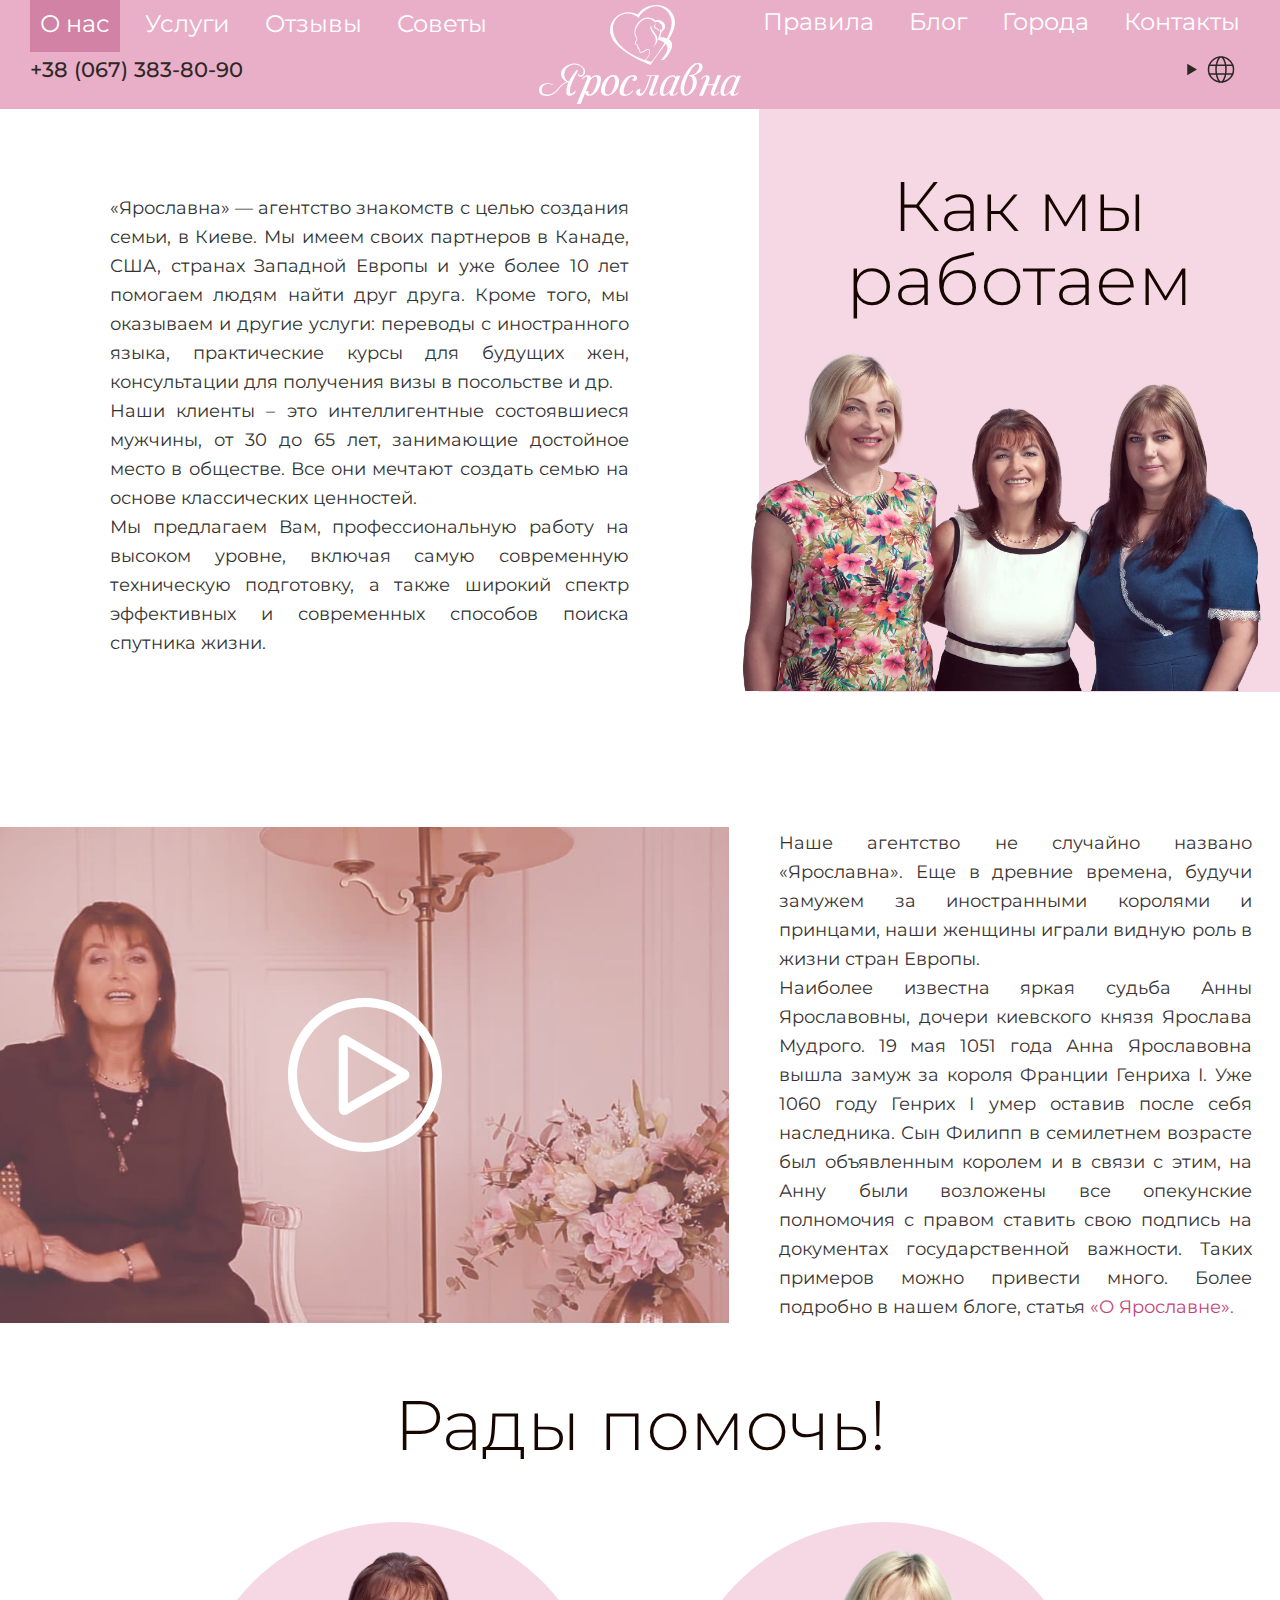
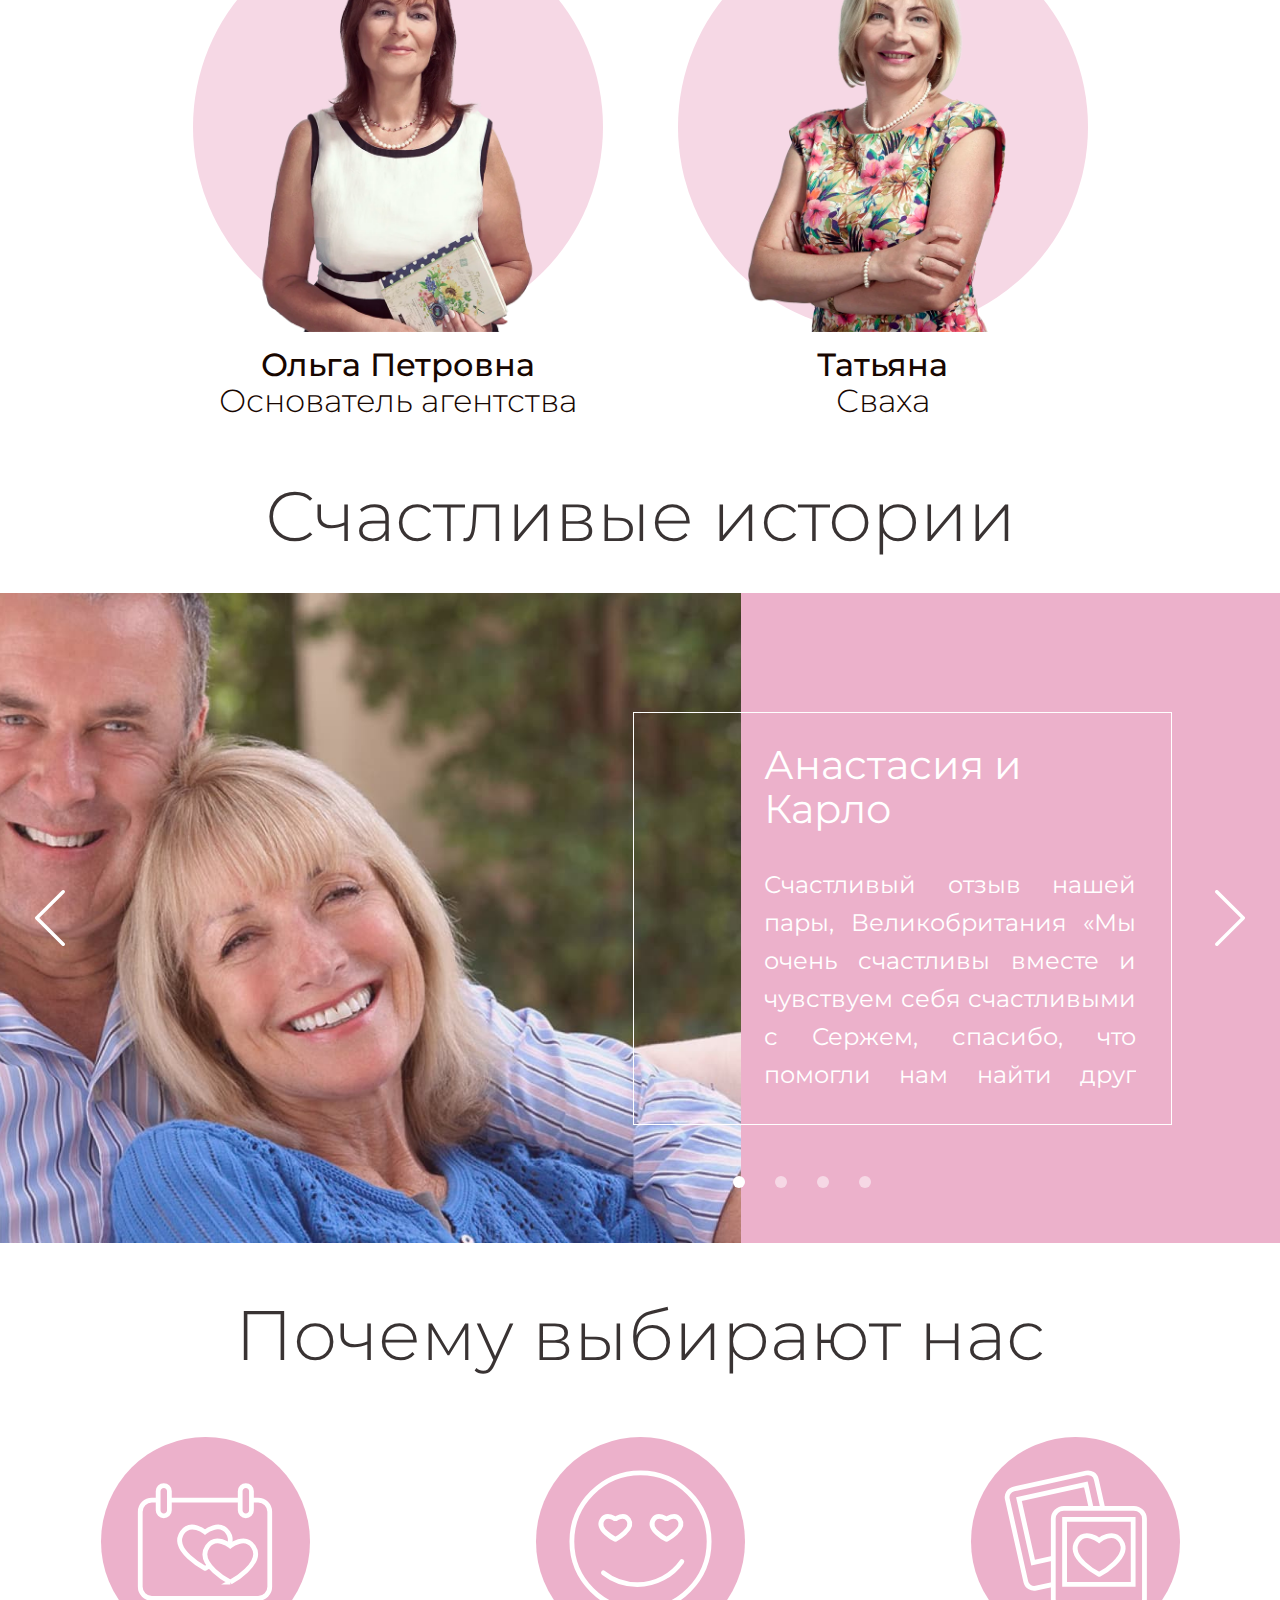
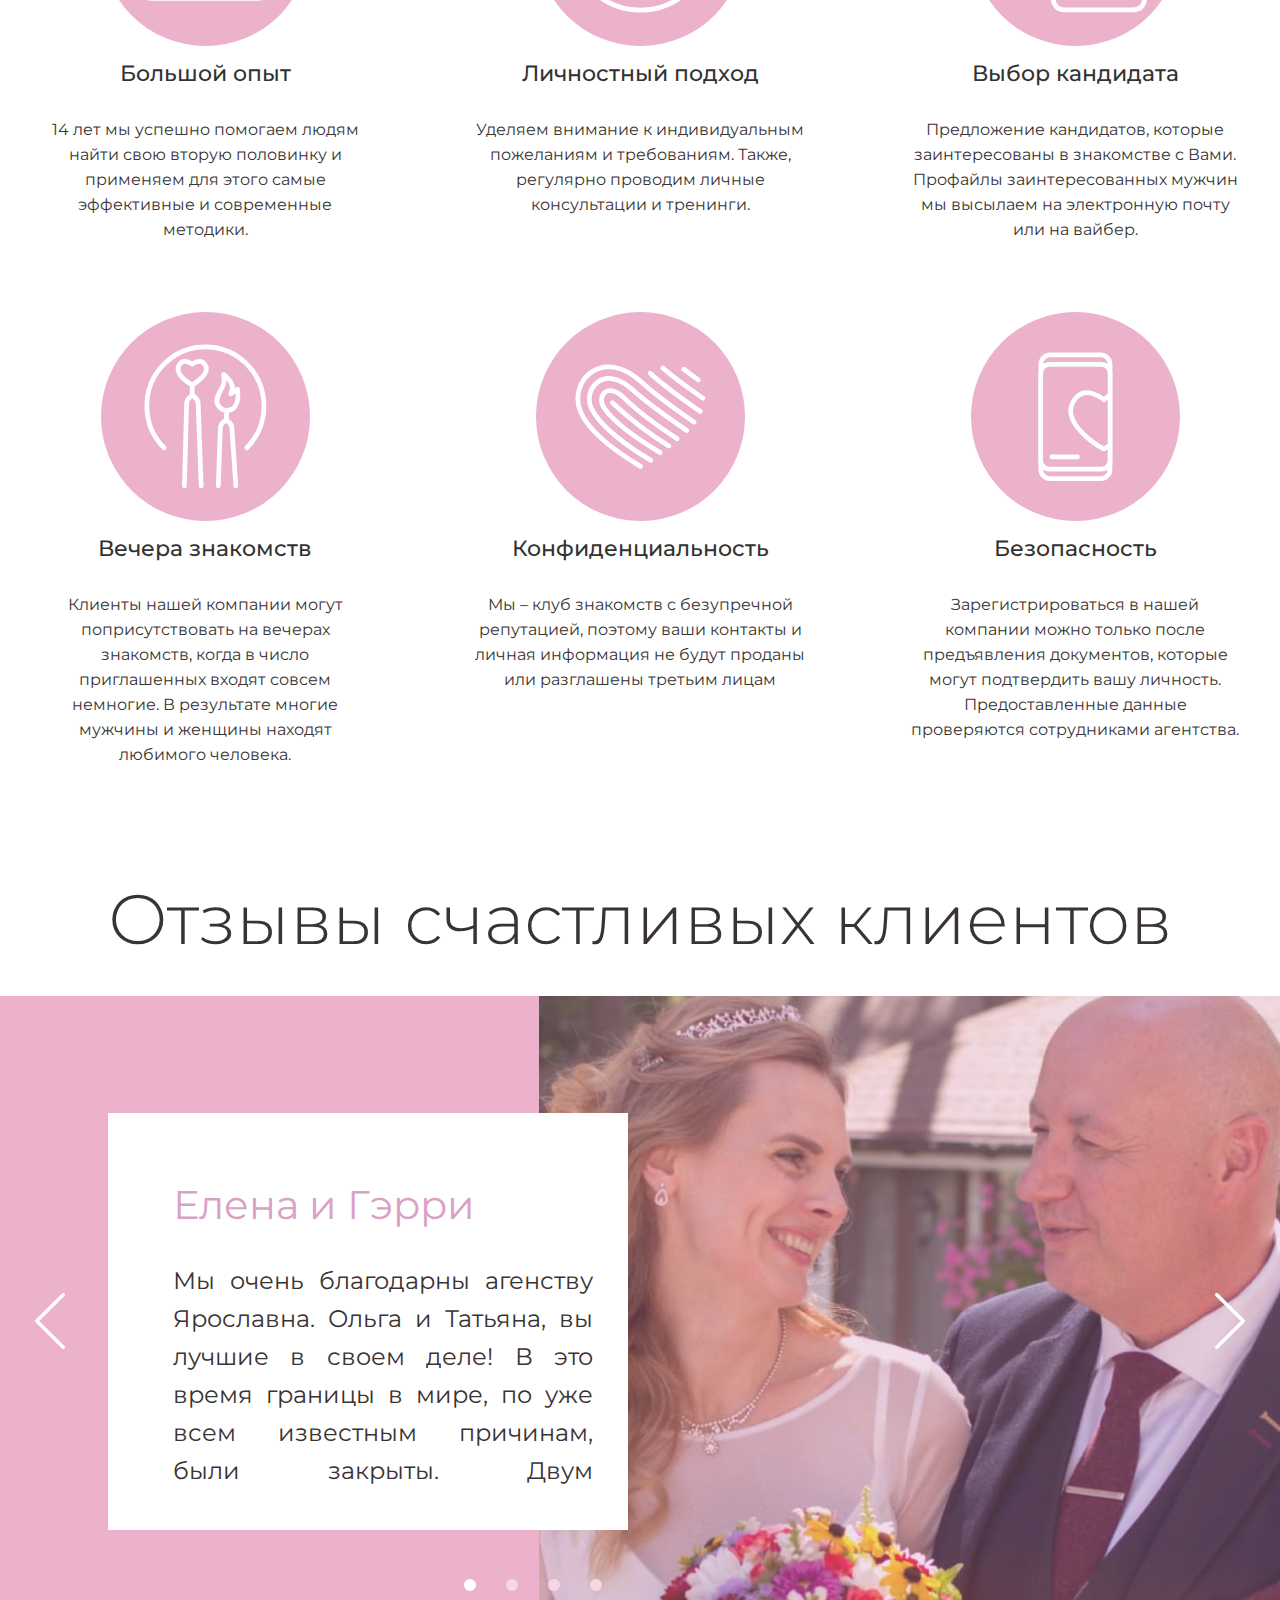
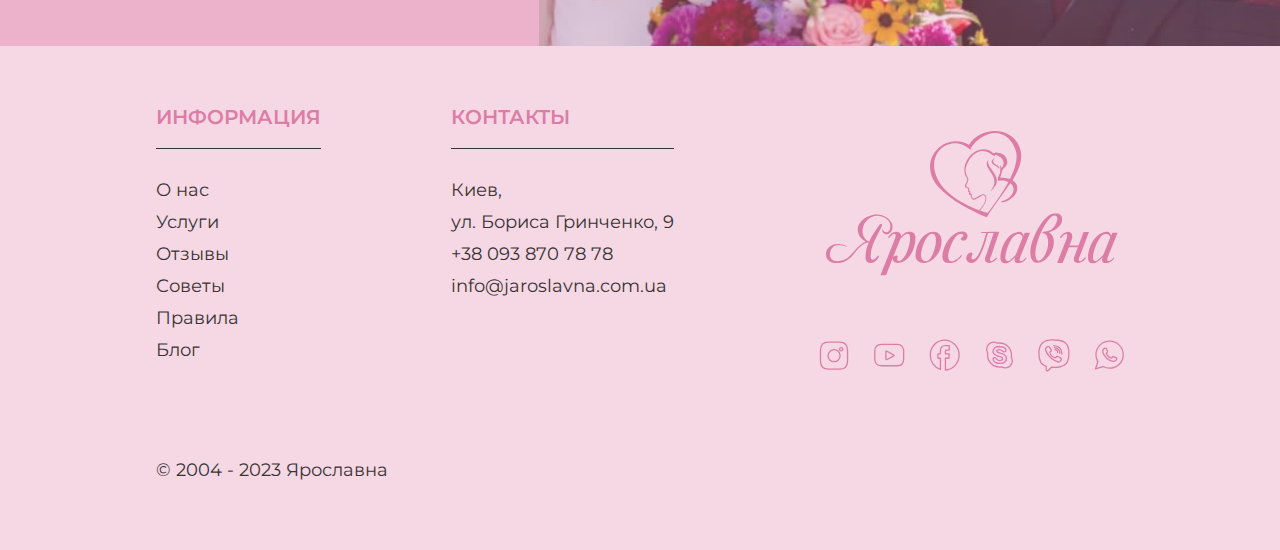
==== commit 968cd092: "Add files via upload" ====
--- a/about.html
+++ b/about.html
@@ -79,17 +79,8 @@
                 </nav>
                 <div class="header__lang lang">
                     <div class="lang__top">
-                        <svg width="10" height="13" viewBox="0 0 10 13" fill="none" xmlns="http://www.w3.org/2000/svg">
-                            <path d="M10 6.5L0.249999 12.1292L0.249999 0.870834L10 6.5Z" fill="#2C2824" />
-                        </svg>
-                        <svg width="28" height="27" viewBox="0 0 28 27" fill="none" xmlns="http://www.w3.org/2000/svg">
-                            <path
-                                d="M26.5 13.5C26.5 6.59625 20.9038 1 14 0.999999C7.09625 0.999998 1.5 6.59625 1.5 13.5C1.5 20.4037 7.09625 26 14 26C20.9037 26 26.5 20.4037 26.5 13.5Z"
-                                stroke="#2C2824" stroke-width="1.5" stroke-linecap="round" stroke-linejoin="round" />
-                            <path
-                                d="M12.7499 25.9375C12.7499 25.9375 8.9999 21 8.9999 13.5C8.9999 6 12.7499 1.0625 12.7499 1.0625M15.2499 1.0625C15.2499 1.0625 18.9999 6 18.9999 13.5C18.9999 21 15.2499 25.9375 15.2499 25.9375M25.7124 9.125L2.2874 9.125M25.7124 17.875L2.2874 17.875"
-                                stroke="#2C2824" stroke-width="1.5" stroke-linecap="round" stroke-linejoin="round" />
-                        </svg>
+                        <img src="images/lang-arrow.svg" alt="arrow">
+                        <img src="images/globe-icon.svg" alt="globe">
                     </div>
                     <ul class="lang__list">
                         <li class="lang__list-item">
@@ -160,82 +151,38 @@
                 <ul class="socials__list">
                     <li class="socials__list-item">
                         <a class="socials__list-link" href="#">
-                            <svg width="30" height="29" viewBox="0 0 30 29" fill="none"
-                                xmlns="http://www.w3.org/2000/svg">
-                                <path
-                                    d="M22.1162 6.57153C21.2376 6.57153 20.5276 7.28159 20.5276 8.16013C20.5276 9.03867 21.2376 9.74271 22.1162 9.74271C22.9947 9.74271 23.7048 9.03266 23.7048 8.16013C23.7048 7.28761 22.9947 6.57153 22.1162 6.57153Z"
-                                    stroke="#fff" stroke-width="1.3" stroke-miterlimit="10"
-                                    stroke-linecap="round" />
-                                <path
-                                    d="M15.0639 8.66553C11.7483 8.66553 9.05249 11.3613 9.05249 14.6769C9.05249 17.9925 11.7483 20.6883 15.0639 20.6883C18.3795 20.6883 21.0753 17.9925 21.0753 14.6769C21.0753 11.3613 18.3795 8.66553 15.0639 8.66553Z"
-                                    stroke="#fff" stroke-width="1.3" stroke-miterlimit="10"
-                                    stroke-linecap="round" />
-                                <path
-                                    d="M20.4132 28.2043H9.61195C4.23238 28.2043 1.48242 25.4543 1.48242 20.0747V9.26747C1.48242 3.8879 4.23238 1.13794 9.61195 1.13794H20.4132C25.7928 1.13794 28.5427 3.8879 28.5427 9.26747V20.0747C28.5427 25.4543 25.7928 28.2043 20.4132 28.2043Z"
-                                    stroke="#fff" stroke-width="1.3" stroke-miterlimit="10"
-                                    stroke-linecap="round" />
-                            </svg>
+                            <img src="images/socials-white-icon-1.svg" alt="icon">
                         </a>
                     </li>
                     <li class="socials__list-item">
                         <a class="socials__list-link" href="#">
-                            <svg width="31" height="24" viewBox="0 0 31 24" fill="none"
-                                xmlns="http://www.w3.org/2000/svg">
-                                <path
-                                    d="M29.6546 8.53913C29.6546 4.2788 27.4884 1.34497 23.2801 1.34497H7.29087C3.08846 1.34497 0.79248 4.2788 0.79248 8.53913V15.9245C0.79248 20.1788 3.08846 22.7243 7.29087 22.7243H23.2801C27.4825 22.7243 29.6546 20.1848 29.6546 15.9245V8.53913ZM19.9099 12.8771L12.9748 16.4921C12.2842 16.8865 11.8769 16.4384 11.8769 16.1097V8.62876C11.8769 8.30012 12.1307 7.83405 12.9807 8.25829L19.8686 12.0944C20.1637 12.2617 20.2109 12.7218 19.9158 12.8831L19.9099 12.8771Z"
-                                    stroke="#fff" stroke-width="1.3" stroke-miterlimit="10"
-                                    stroke-linecap="round" />
-                            </svg>
+                            <img src="images/socials-white-icon-2.svg" alt="icon">
                         </a>
                     </li>
                     <li class="socials__list-item">
                         <a class="socials__list-link" href="#">
-                            <svg width="31" height="32" viewBox="0 0 31 32" fill="none"
-                                xmlns="http://www.w3.org/2000/svg">
-                                <path fill-rule="evenodd" clip-rule="evenodd"
-                                    d="M15.6722 1.06909C7.70383 1.06909 1.24121 7.77924 1.24121 16.0529C1.24121 22.7873 5.52423 28.4815 11.4127 30.3674V19.2711H9.21549C9.04557 19.2711 8.91081 19.1311 8.91081 18.9486V15.189C8.91081 15.0126 9.04557 14.8666 9.21549 14.8666H11.4127V11.2408C11.4127 8.71611 13.3872 6.66595 15.8187 6.66595H19.967C20.1369 6.66595 20.2717 6.81196 20.2717 6.98838V10.748C20.2717 10.9244 20.131 11.0704 19.967 11.0704H17.512C16.9085 11.0704 16.4222 11.5754 16.4222 12.202V14.8666H19.9143C20.0959 14.8666 20.2365 15.0247 20.2248 15.2133L19.9201 18.973C19.9084 19.1372 19.7736 19.265 19.6154 19.265H16.4281V31.0001C24.0449 30.5925 30.1033 24.0527 30.1033 16.0407C30.1033 8.02867 23.6407 1.06909 15.6722 1.06909Z"
-                                    stroke="#fff" stroke-width="1.3" stroke-linecap="round"
-                                    stroke-linejoin="round" />
-                            </svg>
+                            <img src="images/socials-white-icon-3.svg" alt="icon">
                         </a>
                     </li>
                     <li class="socials__list-item">
                         <a class="socials__list-link" href="#">
-                            <svg width="27" height="28" viewBox="0 0 27 28" fill="none"
-                                xmlns="http://www.w3.org/2000/svg">
-                                <path
-                                    d="M1.54599 14.0435C1.54599 20.6797 6.9023 26.0666 13.5141 26.0666C14.2826 26.0666 15.0277 25.9899 15.7552 25.8544C16.8053 26.4909 18.0432 26.8622 19.3632 26.8622C23.2177 26.8622 26.3446 23.7209 26.3446 19.8428C26.3446 18.4873 25.9574 17.2201 25.2945 16.1416C25.4118 15.4579 25.4764 14.7625 25.4764 14.0435C25.4764 7.40129 20.12 2.02036 13.5082 2.02036C12.7573 2.02036 12.0181 2.09108 11.3024 2.22664C10.2463 1.57833 9.0026 1.20703 7.67672 1.20703C3.81642 1.20703 0.689453 4.34836 0.689453 8.2264C0.689453 9.57605 1.07078 10.8373 1.72786 11.9099C1.60466 12.5995 1.53426 13.3185 1.53426 14.0435H1.54599ZM13.6432 5.50352C17.5035 5.73337 19.7622 7.43665 19.9851 9.02794C20.0907 10.0652 19.4043 10.8786 18.2075 10.8786C16.4651 10.8786 16.2832 8.53876 13.2794 8.53876C11.9242 8.53876 10.7802 9.10456 10.7802 10.3304C10.7802 12.9001 20.4134 11.409 20.4134 17.061C20.4134 20.3202 17.8144 22.4537 13.9424 22.4537C10.5338 22.4537 7.10765 20.9037 7.12525 18.228C7.12525 17.4205 7.72951 16.6838 8.52739 16.6838C10.5338 16.6838 10.5162 19.6778 13.7136 19.6778C15.9547 19.6778 16.7173 18.4519 16.7173 17.5915C16.7173 14.4973 7.03138 16.395 7.03138 10.578C7.03138 7.43075 9.60687 5.26188 13.649 5.49763L13.6432 5.50352Z"
-                                    stroke="#fff" stroke-width="1.3" stroke-miterlimit="10"
-                                    stroke-linecap="round" />
-                            </svg>
+                            <img src="images/socials-white-icon-4.svg" alt="icon">
                         </a>
                     </li>
                     <li class="socials__list-item">
                         <a class="socials__list-link" href="#">
-                            <svg width="32" height="33" viewBox="0 0 32 33" fill="none"
-                                xmlns="http://www.w3.org/2000/svg">
-                                <path
-                                    d="M15.6742 6.55555C17.9886 6.57346 19.9568 7.33746 21.524 8.83563C23.0912 10.3398 23.8931 12.405 23.9113 14.9894M16.4032 8.59091C18.1041 8.71625 19.4526 9.30119 20.4124 10.3278C21.3782 11.3604 21.846 12.6616 21.8156 14.1956M17.0046 10.6979C18.7237 10.7874 19.6773 11.7544 19.7685 13.4913M17.0653 18.7617C17.0653 18.7617 17.6242 18.8095 17.9279 18.4454L18.5171 17.7172C18.8026 17.3531 19.489 17.1263 20.1572 17.4904C21.0441 17.9858 22.1983 18.7617 22.9819 19.4839C23.4132 19.8421 23.5165 20.3733 23.2188 20.9343V20.9463C22.909 21.4715 22.502 21.9669 21.9917 22.4265H21.9796C21.4025 22.91 20.7343 23.1846 20.0236 22.9578L20.0115 22.9399C18.7358 22.5817 15.6682 21.0478 13.7122 19.5197C10.517 17.0427 8.24509 12.9541 7.61334 10.7635L7.59512 10.7516C7.36428 10.0473 7.64371 9.39669 8.1236 8.82966L8.13574 8.81772C8.60348 8.31038 9.10767 7.91047 9.64223 7.61203H9.65437C10.2254 7.31956 10.7599 7.41506 11.1305 7.84481C11.6104 8.33425 12.5216 9.5101 13.1533 10.6203C13.5239 11.2769 13.293 11.9573 12.9286 12.2319L12.1875 12.8108C11.8169 13.1093 11.8655 13.6584 11.8655 13.6584C11.8655 13.6584 12.965 17.7351 17.0653 18.7617ZM27.477 4.02479C26.6934 3.31451 23.5225 1.05831 16.4639 1.0225C16.4639 1.0225 8.14183 0.527087 4.08404 4.18595C1.82431 6.40633 1.02855 9.65335 0.949577 13.6763C0.864534 17.7052 0.75519 25.2498 8.16004 27.2971H8.16612V30.4187C8.16612 30.4187 8.11751 31.6841 8.96795 31.9408C9.99454 32.2512 10.5959 31.2902 11.5739 30.2576C12.1085 29.6905 12.8496 28.8549 13.4084 28.2163C18.4746 28.6341 22.3623 27.6791 22.8057 27.5358C23.8263 27.2075 29.6153 26.4793 30.5568 18.9348C31.5288 11.1575 30.0891 6.23324 27.4831 4.01285L27.477 4.02479Z"
-                                    stroke="#fff" stroke-width="1.3" stroke-linecap="round"
-                                    stroke-linejoin="round" />
-                            </svg>
+                            <img src="images/socials-white-icon-5.svg" alt="icon">
                         </a>
                     </li>
                     <li class="socials__list-item">
                         <a class="socials__list-link" href="#">
-                            <svg width="30" height="30" viewBox="0 0 30 30" fill="none"
-                                xmlns="http://www.w3.org/2000/svg">
-                                <path fill-rule="evenodd" clip-rule="evenodd"
-                                    d="M21.99 17.7595C21.6493 17.5724 19.9704 16.6731 19.6541 16.5464C19.3378 16.4196 19.1127 16.3532 18.8633 16.6912C18.62 17.0292 17.9204 17.7776 17.7136 18.0009C17.5007 18.2242 17.3 18.2423 16.9533 18.0613C16.6126 17.8742 15.5055 17.4698 14.222 16.2446C13.2244 15.291 12.5674 14.1322 12.3728 13.7821C12.1781 13.4321 12.3728 13.251 12.5553 13.082C12.7195 12.9311 12.9202 12.6897 13.1027 12.4966C13.2852 12.3035 13.3461 12.1586 13.4738 11.9353C13.6015 11.712 13.5468 11.5068 13.4677 11.3318C13.3886 11.1567 12.756 9.43061 12.4884 8.7305C12.2572 8.10885 11.7645 8.07264 11.0649 8.07264C10.8277 8.07264 10.4506 8.13299 10.1221 8.47097C9.78752 8.80292 8.85682 9.60563 8.79599 11.3076C8.72907 13.0096 9.92134 14.6935 10.0856 14.9349C10.2498 15.1703 12.3484 18.8579 15.834 20.3728C20.5118 22.4068 22.0082 20.7832 22.3975 19.8357C22.7199 19.039 22.7442 18.3449 22.6591 18.2001C22.58 18.0492 22.3489 17.9587 22.0082 17.7716L21.99 17.7595ZM15.5907 1.14397C8.05995 1.14397 1.95264 7.20354 1.95264 14.6814C1.95264 17.2404 2.67043 19.6305 3.91136 21.6704L1.44775 28.931L9.00281 26.5289C10.9554 27.6033 13.2061 28.2128 15.5968 28.2128C23.1336 28.2128 29.2409 22.1533 29.2409 14.6754C29.2409 7.1975 23.1336 1.13794 15.5968 1.13794L15.5907 1.14397Z"
-                                    stroke="#fff" stroke-width="1.3" stroke-linecap="round"
-                                    stroke-linejoin="round" />
-                            </svg>
+                            <img src="images/socials-white-icon-6.svg" alt="icon">
                         </a>
                     </li>
                 </ul>
             </div>
         </div>
-    </header> 
+    </header>
     <div class="wrapper">
         <main class="main">
             <section class="main__work work">
@@ -282,7 +229,7 @@
                         </a>
                     </p>
                 </div>
-            </section> 
+            </section>
             <section class="main__team team">
                 <h2 class="team__title">
                     Рады помочь!
@@ -311,7 +258,7 @@
                         </p>
                     </div>
                 </div>
-            </section> 
+            </section>
             <section class="main__recalls recalls history-recalls">
                 <h2 class="recalls__title">
                     Счастливые истории
@@ -390,34 +337,10 @@
                         </div>
                         <div class="recalls-swiper__pagination recalls-swiper__pagination2  swiper-pagination"></div>
                         <div class="recalls-swiper__prev recalls-swiper__prev2">
-                            <svg width="12" height="20" viewBox="0 0 12 20" fill="none"
-                                xmlns="http://www.w3.org/2000/svg">
-                                <g clip-path="url(#clip0_539_327)">
-                                    <path
-                                        d="M0.735343 20.0002C0.450095 20.0006 0.192518 19.8486 0.083349 19.6149C-0.0258197 19.3813 0.0345501 19.1124 0.236789 18.9341L10.3029 10.0124L0.236789 1.0908C0.0919014 0.977097 0.00688063 0.815243 0.000340568 0.643578C-0.00569641 0.471914 0.0687596 0.306046 0.205095 0.184321C0.341933 0.0625952 0.529079 -0.00384114 0.722262 0.00017179C0.915949 0.0046306 1.09857 0.0790928 1.22836 0.207061L11.7931 9.57057C11.9254 9.68739 11.9998 9.84657 11.9998 10.0124C11.9998 10.1783 11.9254 10.3375 11.7931 10.4543L1.22836 19.8178C1.09756 19.9342 0.920476 19.9993 0.735343 20.0002Z"
-                                        fill="#fff" />
-                                </g>
-                                <defs>
-                                    <clipPath id="clip0_539_327">
-                                        <rect width="12" height="20" fill="white" />
-                                    </clipPath>
-                                </defs>
-                            </svg>
+                            <img src="images/arrow-white.svg" alt="arrow">
                         </div>
                         <div class="recalls-swiper__next recalls-swiper__next2">
-                            <svg width="12" height="20" viewBox="0 0 12 20" fill="none"
-                                xmlns="http://www.w3.org/2000/svg">
-                                <g clip-path="url(#clip0_539_327)">
-                                    <path
-                                        d="M0.735343 20.0002C0.450095 20.0006 0.192518 19.8486 0.083349 19.6149C-0.0258197 19.3813 0.0345501 19.1124 0.236789 18.9341L10.3029 10.0124L0.236789 1.0908C0.0919014 0.977097 0.00688063 0.815243 0.000340568 0.643578C-0.00569641 0.471914 0.0687596 0.306046 0.205095 0.184321C0.341933 0.0625952 0.529079 -0.00384114 0.722262 0.00017179C0.915949 0.0046306 1.09857 0.0790928 1.22836 0.207061L11.7931 9.57057C11.9254 9.68739 11.9998 9.84657 11.9998 10.0124C11.9998 10.1783 11.9254 10.3375 11.7931 10.4543L1.22836 19.8178C1.09756 19.9342 0.920476 19.9993 0.735343 20.0002Z"
-                                        fill="#fff" />
-                                </g>
-                                <defs>
-                                    <clipPath id="clip0_539_327">
-                                        <rect width="12" height="20" fill="white" />
-                                    </clipPath>
-                                </defs>
-                            </svg>
+                            <img src="images/arrow-white.svg" alt="arrow">
                         </div>
                     </div>
                 </div>
@@ -572,38 +495,14 @@
                         </div>
                         <div class="recalls-swiper__pagination recalls-swiper__pagination1 swiper-pagination"></div>
                         <div class="recalls-swiper__prev recalls-swiper__prev1">
-                            <svg width="12" height="20" viewBox="0 0 12 20" fill="none"
-                                xmlns="http://www.w3.org/2000/svg">
-                                <g clip-path="url(#clip0_539_327)">
-                                    <path
-                                        d="M0.735343 20.0002C0.450095 20.0006 0.192518 19.8486 0.083349 19.6149C-0.0258197 19.3813 0.0345501 19.1124 0.236789 18.9341L10.3029 10.0124L0.236789 1.0908C0.0919014 0.977097 0.00688063 0.815243 0.000340568 0.643578C-0.00569641 0.471914 0.0687596 0.306046 0.205095 0.184321C0.341933 0.0625952 0.529079 -0.00384114 0.722262 0.00017179C0.915949 0.0046306 1.09857 0.0790928 1.22836 0.207061L11.7931 9.57057C11.9254 9.68739 11.9998 9.84657 11.9998 10.0124C11.9998 10.1783 11.9254 10.3375 11.7931 10.4543L1.22836 19.8178C1.09756 19.9342 0.920476 19.9993 0.735343 20.0002Z"
-                                        fill="#fff" />
-                                </g>
-                                <defs>
-                                    <clipPath id="clip0_539_327">
-                                        <rect width="12" height="20" fill="white" />
-                                    </clipPath>
-                                </defs>
-                            </svg>
+                            <img src="images/arrow-white.svg" alt="arrow">
                         </div>
                         <div class="recalls-swiper__next recalls-swiper__next1">
-                            <svg width="12" height="20" viewBox="0 0 12 20" fill="none"
-                                xmlns="http://www.w3.org/2000/svg">
-                                <g clip-path="url(#clip0_539_327)">
-                                    <path
-                                        d="M0.735343 20.0002C0.450095 20.0006 0.192518 19.8486 0.083349 19.6149C-0.0258197 19.3813 0.0345501 19.1124 0.236789 18.9341L10.3029 10.0124L0.236789 1.0908C0.0919014 0.977097 0.00688063 0.815243 0.000340568 0.643578C-0.00569641 0.471914 0.0687596 0.306046 0.205095 0.184321C0.341933 0.0625952 0.529079 -0.00384114 0.722262 0.00017179C0.915949 0.0046306 1.09857 0.0790928 1.22836 0.207061L11.7931 9.57057C11.9254 9.68739 11.9998 9.84657 11.9998 10.0124C11.9998 10.1783 11.9254 10.3375 11.7931 10.4543L1.22836 19.8178C1.09756 19.9342 0.920476 19.9993 0.735343 20.0002Z"
-                                        fill="#fff" />
-                                </g>
-                                <defs>
-                                    <clipPath id="clip0_539_327">
-                                        <rect width="12" height="20" fill="white" />
-                                    </clipPath>
-                                </defs>
-                            </svg>
-                        </div>
-                    </div>
-                </div>
-            </section> 
+                            <img src="images/arrow-white.svg" alt="arrow">
+                        </div>
+                    </div>
+                </div>
+            </section>
         </main>
         <footer class="footer">
             <div class="footer__inner">
--- a/css/style.min.css
+++ b/css/style.min.css
@@ -1 +1 @@
-*{padding:0;margin:0;border:0}*,*:before,*:after{-webkit-box-sizing:border-box;box-sizing:border-box}:focus,:active{outline:none}a:focus,a:active{outline:none}nav,footer,header,aside{display:block}html,body{height:100%;width:100%;font-size:100%;line-height:1;font-size:14px;-ms-text-size-adjust:100%;-moz-text-size-adjust:100%;-webkit-text-size-adjust:100%}input,button,textarea{font-family:inherit}input::-ms-clear{display:none}button{cursor:pointer}button::-moz-focus-inner{padding:0;border:0}a,a:visited{text-decoration:none}a:hover{text-decoration:none}ul li{list-style:none}img{vertical-align:top}h1,h2,h3,h4,h5,h6{font-size:inherit;font-weight:400}button{background:unset}html,body{height:100%;background:#fff;font-family:"Montserrat",sans-serif}html::-webkit-scrollbar,body::-webkit-scrollbar{width:5px}html::-webkit-scrollbar-track,body::-webkit-scrollbar-track{background:#e799bb}html::-webkit-scrollbar-thumb,body::-webkit-scrollbar-thumb{background:#2c2824}html::-webkit-scrollbar-thumb:hover,body::-webkit-scrollbar-thumb:hover{background:#e799bb}.wrapper{display:-webkit-box;display:-ms-flexbox;display:flex;-webkit-box-orient:vertical;-webkit-box-direction:normal;-ms-flex-direction:column;flex-direction:column;min-height:100%}.main{-webkit-box-flex:1;-ms-flex:1 0 auto;flex:1 0 auto}.footer{-webkit-box-flex:0;-ms-flex:0 0 auto;flex:0 0 auto}.container{max-width:1270px;margin:0 auto;padding:0 15px}.big-container{max-width:1420px;margin:0 auto;padding:0 15px}.heading__inner{position:relative;height:580px;max-height:580px;padding-top:80px;padding-top:80px;max-width:1920px;margin-left:auto;margin-right:auto;height:580px;max-height:580px}@media(max-width: 960px){.heading__inner{padding-top:calc(85px + -5 * ((100vw - 480px) / 480))}}@media(max-width: 480px){.heading__inner{padding-top:85px}}@media(max-width: 960px){.heading__inner{height:calc(435px + 145 * ((100vw - 480px) / 480))}}@media(max-width: 480px){.heading__inner{height:435px}}@media(max-width: 960px){.heading__inner{max-height:calc(435px + 145 * ((100vw - 480px) / 480))}}@media(max-width: 480px){.heading__inner{max-height:435px}}.heading__title{position:relative;z-index:1;max-width:788px;width:100%;color:#fff;text-align:center;font-size:70px;font-weight:500;line-height:72px;text-transform:uppercase;padding:15px 0 20px 0;background:rgba(233,175,200,.65);max-width:788px;max-width:522px;max-width:490px;font-size:70px;line-height:72px;padding-top:15px;padding-bottom:20px}@media(max-width: 1920px){.heading__title{max-width:calc(522px + 266 * ((100vw - 1280px) / 640))}}@media(min-width: 1920px){.heading__title{max-width:788px}}@media(max-width: 1280px){.heading__title{max-width:calc(490px + 32 * ((100vw - 960px) / 320))}}@media(max-width: 960px){.heading__title{max-width:calc(490px + 0 * ((100vw - 480px) / 480))}}@media(max-width: 480px){.heading__title{max-width:490px}}@media(max-width: 960px){.heading__title{font-size:calc(45px + 25 * ((100vw - 480px) / 480))}}@media(max-width: 480px){.heading__title{font-size:45px}}@media(max-width: 960px){.heading__title{line-height:calc(49px + 23 * ((100vw - 480px) / 480))}}@media(max-width: 480px){.heading__title{line-height:49px}}@media(max-width: 960px){.heading__title{padding-top:calc(20px + -5 * ((100vw - 480px) / 480))}}@media(max-width: 480px){.heading__title{padding-top:20px}}@media(max-width: 960px){.heading__title{padding-bottom:calc(25px + -5 * ((100vw - 480px) / 480))}}@media(max-width: 480px){.heading__title{padding-bottom:25px}}.heading__img{position:absolute;width:100%;height:100%;left:0;bottom:0;right:0;top:0;-o-object-fit:cover;object-fit:cover;z-index:0}.cards{padding-bottom:35px;max-width:1920px;margin-left:auto;margin-right:auto;cursor:pointer}.cards__inner{display:-ms-grid;display:grid;-ms-grid-columns:1fr 1fr 1fr 1fr;grid-template-columns:1fr 1fr 1fr 1fr;gap:20px}.cards__text{color:#170600;font-size:18px;line-height:28px;max-width:950px;margin:35px 0 45px 165px;text-align:justify;margin-left:165px;max-width:950px;margin-left:88px;max-width:759px;margin-bottom:45px;max-width:759px}@media(max-width: 1920px){.cards__text{margin-left:calc(88px + 77 * ((100vw - 1280px) / 640))}}@media(min-width: 1920px){.cards__text{margin-left:165px}}@media(max-width: 1920px){.cards__text{max-width:calc(759px + 191 * ((100vw - 1280px) / 640))}}@media(min-width: 1920px){.cards__text{max-width:950px}}@media(max-width: 1280px){.cards__text{margin-left:calc(88px + 0 * ((100vw - 960px) / 320))}}@media(max-width: 1280px){.cards__text{max-width:calc(759px + 0 * ((100vw - 960px) / 320))}}@media(max-width: 960px){.cards__text{margin-bottom:calc(40px + 5 * ((100vw - 480px) / 480))}}@media(max-width: 480px){.cards__text{margin-bottom:40px}}@media(max-width: 960px){.cards__text{max-width:calc(436px + 323 * ((100vw - 480px) / 480))}}@media(max-width: 480px){.cards__text{max-width:436px}}.card{display:-webkit-box;display:-ms-flexbox;display:flex;-webkit-box-orient:vertical;-webkit-box-direction:normal;-ms-flex-direction:column;flex-direction:column;background:#e9afc8}.card:hover .card__img-image{-webkit-transform:scale(1.05);-ms-transform:scale(1.05);transform:scale(1.05)}.card__img{overflow:hidden;width:100%;height:255px}.card__img-image{width:100%;height:100%;-o-object-fit:cover;object-fit:cover;-webkit-transition:-webkit-transform .3s;transition:-webkit-transform .3s;-o-transition:transform .3s;transition:transform .3s;transition:transform .3s, -webkit-transform .3s}.card__box{-webkit-box-flex:1;-ms-flex-positive:1;flex-grow:1;margin:-20px 20px 20px 20px;background:#fff;z-index:1;position:relative;padding:20px 30px 25px 25px;min-height:310px;display:-webkit-box;display:-ms-flexbox;display:flex;-webkit-box-orient:vertical;-webkit-box-direction:normal;-ms-flex-direction:column;flex-direction:column}.card__suptext{margin-bottom:10px;color:#170600;font-size:28px;line-height:30px;min-height:60px;display:block}.card__text{color:#170600;font-size:16px;line-height:25px;margin-bottom:30px;-webkit-box-flex:1;-ms-flex-positive:1;flex-grow:1;text-align:justify}.card__date{color:#170600;text-align:right;font-size:18px;line-height:20px;display:block}.header{background:#e9afc8;position:relative;z-index:1}.header__inner{padding:5px 60px 5px 40px;display:-webkit-box;display:-ms-flexbox;display:flex;-webkit-box-align:center;-ms-flex-align:center;align-items:center;gap:40px;max-width:1920px;margin-left:auto;margin-right:auto}.header__wrapper{display:-webkit-box;display:-ms-flexbox;display:flex;-webkit-box-align:center;-ms-flex-align:center;align-items:center;-webkit-box-pack:justify;-ms-flex-pack:justify;justify-content:space-between;width:100%;margin-top:-42px}.header__phone{color:#2c2824;font-size:21px;font-weight:500;line-height:23px}.header__phone:hover{text-decoration:underline}.header-mobile{display:none}.menu__list{display:-webkit-box;display:-ms-flexbox;display:flex;-webkit-box-align:center;-ms-flex-align:center;align-items:center;gap:15px}.menu__list-link{color:#fff;font-size:24px;line-height:26px;padding:25px 15px 15px 15px;-webkit-transition:background .3s;-o-transition:background .3s;transition:background .3s;display:block}.menu__list-link:hover{background:#d282a4}.menu__list-item--active .menu__list-link{background:#d282a4}.logo{margin-left:auto;margin-right:auto}.lang{cursor:pointer;position:relative}.lang__top{display:-webkit-box;display:-ms-flexbox;display:flex;gap:10px;-webkit-box-align:center;-ms-flex-align:center;align-items:center}.lang__top svg:nth-child(1){-webkit-transition:-webkit-transform .3s;transition:-webkit-transform .3s;-o-transition:transform .3s;transition:transform .3s;transition:transform .3s, -webkit-transform .3s}.lang__list{position:absolute;top:120%;border:0px solid rgba(0,0,0,0);background:#e9afc8;left:-17px;height:0;opacity:0;-webkit-transition:height .3s,opacity .3s,border .3s;-o-transition:height .3s,opacity .3s,border .3s;transition:height .3s,opacity .3s,border .3s}.lang__list-link{display:block;padding:5px 8px;color:#2c2824;font-size:19px;line-height:22px;-webkit-transition:color .3s,background .3s;-o-transition:color .3s,background .3s;transition:color .3s,background .3s;font-family:"Open Sans",sans-serif}.lang__list-link:hover{background:#d282a4;color:#fff}.lang--active .lang__list{opacity:1;height:unset;border:1px solid #d282a4}.lang--active .lang__top svg:nth-child(1){-webkit-transform:rotate(90deg);-ms-transform:rotate(90deg);transform:rotate(90deg)}.burger{display:none;-webkit-box-orient:vertical;-webkit-box-direction:normal;-ms-flex-direction:column;flex-direction:column;-webkit-box-align:center;-ms-flex-align:center;align-items:center;-webkit-box-pack:justify;-ms-flex-pack:justify;justify-content:space-between;width:40px;height:28px}.burger span{height:4px;background:#fff;width:100%}.recalls-heading .heading__inner{height:680px;max-height:680px;height:680px;max-height:680px;height:575px;max-height:575px;height:575px;max-height:575px}@media(max-width: 1920px){.recalls-heading .heading__inner{height:calc(575px + 105 * ((100vw - 1280px) / 640))}}@media(min-width: 1920px){.recalls-heading .heading__inner{height:680px}}@media(max-width: 1920px){.recalls-heading .heading__inner{max-height:calc(575px + 105 * ((100vw - 1280px) / 640))}}@media(min-width: 1920px){.recalls-heading .heading__inner{max-height:680px}}@media(max-width: 1280px){.recalls-heading .heading__inner{height:calc(575px + 0 * ((100vw - 960px) / 320))}}@media(max-width: 1280px){.recalls-heading .heading__inner{max-height:calc(575px + 0 * ((100vw - 960px) / 320))}}@media(max-width: 960px){.recalls-heading .heading__inner{height:calc(430px + 145 * ((100vw - 480px) / 480))}}@media(max-width: 480px){.recalls-heading .heading__inner{height:430px}}@media(max-width: 960px){.recalls-heading .heading__inner{max-height:calc(430px + 145 * ((100vw - 480px) / 480))}}@media(max-width: 480px){.recalls-heading .heading__inner{max-height:430px}}.recalls-cards{padding-top:25px;padding-bottom:20px;padding-top:25px;padding-top:25px;padding-top:25px}@media(max-width: 1920px){.recalls-cards{padding-top:calc(20px + 5 * ((100vw - 1280px) / 640))}}@media(min-width: 1920px){.recalls-cards{padding-top:25px}}@media(max-width: 1280px){.recalls-cards{padding-top:calc(20px + 5 * ((100vw - 960px) / 320))}}@media(max-width: 960px){.recalls-cards{padding-top:calc(20px + 5 * ((100vw - 480px) / 480))}}@media(max-width: 480px){.recalls-cards{padding-top:20px}}.recalls-cards .card__suptext{font-size:35px;line-height:38px;color:#e9afc8}.recalls-cards .card__date{color:#e9afc8}.advice-cards .card__box{min-height:275px}.blog-cards .card__box{min-height:275px}.footer{background:#f6d8e5;padding:60px 0 105px 0;padding-bottom:105px;padding-bottom:70px;padding-bottom:70px}@media(max-width: 1920px){.footer{padding-bottom:calc(70px + 35 * ((100vw - 1280px) / 640))}}@media(min-width: 1920px){.footer{padding-bottom:105px}}@media(max-width: 1280px){.footer{padding-bottom:calc(70px + 0 * ((100vw - 960px) / 320))}}@media(max-width: 960px){.footer{padding-bottom:calc(35px + 35 * ((100vw - 480px) / 480))}}@media(max-width: 480px){.footer{padding-bottom:35px}}.footer__inner{max-width:1435px;max-width:1435px;max-width:968px;max-width:572px;margin-left:auto;margin-right:auto;display:-webkit-box;display:-ms-flexbox;display:flex;-webkit-box-align:start;-ms-flex-align:start;align-items:flex-start;-webkit-box-pack:justify;-ms-flex-pack:justify;justify-content:space-between;margin-bottom:65px;margin-bottom:65px;margin-bottom:90px;margin-bottom:65px}@media(max-width: 1920px){.footer__inner{max-width:calc(968px + 467 * ((100vw - 1280px) / 640))}}@media(min-width: 1920px){.footer__inner{max-width:1435px}}@media(max-width: 1280px){.footer__inner{max-width:calc(572px + 396 * ((100vw - 960px) / 320))}}@media(max-width: 960px){.footer__inner{max-width:calc(422px + 150 * ((100vw - 480px) / 480))}}@media(max-width: 480px){.footer__inner{max-width:422px}}@media(max-width: 1920px){.footer__inner{margin-bottom:calc(90px + -25 * ((100vw - 1280px) / 640))}}@media(min-width: 1920px){.footer__inner{margin-bottom:65px}}@media(max-width: 1280px){.footer__inner{margin-bottom:calc(65px + 25 * ((100vw - 960px) / 320))}}@media(max-width: 960px){.footer__inner{margin-bottom:calc(45px + 20 * ((100vw - 480px) / 480))}}@media(max-width: 480px){.footer__inner{margin-bottom:45px}}.footer__wrapper{padding-top:25px}.footer__logo{margin-bottom:65px;margin-bottom:65px;width:292px;height:144px;display:block}@media(max-width: 960px){.footer__logo{margin-bottom:calc(30px + 35 * ((100vw - 480px) / 480))}}@media(max-width: 480px){.footer__logo{margin-bottom:30px}}@media(max-width: 960px){.footer__logo{width:calc(241px + 51 * ((100vw - 480px) / 480))}}@media(max-width: 480px){.footer__logo{width:241px}}@media(max-width: 960px){.footer__logo{height:calc(119px + 25 * ((100vw - 480px) / 480))}}@media(max-width: 480px){.footer__logo{height:119px}}.footer__logo img{width:100%;height:100% w}.footer__copy{max-width:1435px;max-width:1435px;max-width:968px;max-width:572px;margin-left:auto;margin-right:auto;color:#393333;font-size:18px;line-height:20px}@media(max-width: 1920px){.footer__copy{max-width:calc(968px + 467 * ((100vw - 1280px) / 640))}}@media(min-width: 1920px){.footer__copy{max-width:1435px}}@media(max-width: 1280px){.footer__copy{max-width:calc(572px + 396 * ((100vw - 960px) / 320))}}@media(max-width: 960px){.footer__copy{max-width:calc(422px + 150 * ((100vw - 480px) / 480))}}@media(max-width: 480px){.footer__copy{max-width:422px}}.footer-menu{display:-webkit-box;display:-ms-flexbox;display:flex;-webkit-box-align:start;-ms-flex-align:start;align-items:flex-start;gap:150px;gap:150px;gap:130px;gap:120px}@media(max-width: 1920px){.footer-menu{gap:calc(130px + 20 * ((100vw - 1280px) / 640))}}@media(min-width: 1920px){.footer-menu{gap:150px}}@media(max-width: 1280px){.footer-menu{gap:calc(120px + 10 * ((100vw - 960px) / 320))}}@media(max-width: 960px){.footer-menu{gap:calc(25px + 95 * ((100vw - 480px) / 480))}}@media(max-width: 480px){.footer-menu{gap:25px}}.footer-menu__list{max-width:250px}.footer-menu__list-title{color:#dc7da6;font-size:20px;font-weight:600;line-height:22px;text-transform:uppercase;padding-bottom:20px;margin-bottom:25px;border-bottom:1px solid #393333;max-width:225px;max-width:225px}@media(max-width: 960px){.footer-menu__list-title{max-width:calc(185px + 40 * ((100vw - 480px) / 480))}}@media(max-width: 480px){.footer-menu__list-title{max-width:185px}}.footer-menu__list-text{color:#393333;font-size:18px;line-height:32px;font-size:18px;line-height:32px;-webkit-transition:color .3s;-o-transition:color .3s;transition:color .3s}@media(max-width: 960px){.footer-menu__list-text{font-size:calc(17px + 1 * ((100vw - 480px) / 480))}}@media(max-width: 480px){.footer-menu__list-text{font-size:17px}}@media(max-width: 960px){.footer-menu__list-text{line-height:calc(30px + 2 * ((100vw - 480px) / 480))}}@media(max-width: 480px){.footer-menu__list-text{line-height:30px}}.footer-menu__list-text:hover{color:#000}.footer-menu__list-link{color:#393333;font-size:18px;line-height:32px;font-size:18px;line-height:32px;position:relative;-webkit-transition:color .3s;-o-transition:color .3s;transition:color .3s}@media(max-width: 960px){.footer-menu__list-link{font-size:calc(17px + 1 * ((100vw - 480px) / 480))}}@media(max-width: 480px){.footer-menu__list-link{font-size:17px}}@media(max-width: 960px){.footer-menu__list-link{line-height:calc(30px + 2 * ((100vw - 480px) / 480))}}@media(max-width: 480px){.footer-menu__list-link{line-height:30px}}.footer-menu__list-link:hover{color:#000}.footer-menu__list-link::after{content:"";width:0%;height:1px;position:absolute;left:0;bottom:-2px;right:0;background:#dc7da6;-webkit-transition:width .3s;-o-transition:width .3s;transition:width .3s}.footer-menu__list-link:hover::after{width:100%}.socials__list{display:-webkit-box;display:-ms-flexbox;display:flex;-webkit-box-align:center;-ms-flex-align:center;align-items:center;gap:25px}.socials__list-link{width:30px;height:30px;display:-webkit-box;display:-ms-flexbox;display:flex;-webkit-box-pack:center;-ms-flex-pack:center;justify-content:center;-webkit-box-align:center;-ms-flex-align:center;align-items:center;position:relative}.socials__list-link:hover::before{opacity:1}.socials__list-link::before{content:"";position:absolute;width:60px;height:60px;top:-15px;left:-15px;background:#fff;border-radius:100%;z-index:0;opacity:0;-webkit-transition:opacity .3s;-o-transition:opacity .3s;transition:opacity .3s}.socials__list-link img{position:relative;z-index:1}.contacts{padding:65px 0 0 0;margin-bottom:45px;padding-top:65px;padding-top:30px;margin-bottom:45px;margin-bottom:35px;padding-top:35px}@media(max-width: 1920px){.contacts{padding-top:calc(30px + 35 * ((100vw - 1280px) / 640))}}@media(min-width: 1920px){.contacts{padding-top:65px}}@media(max-width: 1280px){.contacts{padding-top:calc(35px + -5 * ((100vw - 960px) / 320))}}@media(max-width: 1280px){.contacts{margin-bottom:calc(35px + 10 * ((100vw - 960px) / 320))}}@media(max-width: 960px){.contacts{margin-bottom:calc(20px + 15 * ((100vw - 480px) / 480))}}@media(max-width: 480px){.contacts{margin-bottom:20px}}@media(max-width: 960px){.contacts{padding-top:calc(35px + 0 * ((100vw - 480px) / 480))}}@media(max-width: 480px){.contacts{padding-top:35px}}.contacts__inner{max-width:1275px;margin-left:auto;margin-right:auto;max-width:1275px;max-width:1064px;max-width:794px}@media(max-width: 1920px){.contacts__inner{max-width:calc(1064px + 211 * ((100vw - 1280px) / 640))}}@media(min-width: 1920px){.contacts__inner{max-width:1275px}}@media(max-width: 1280px){.contacts__inner{max-width:calc(794px + 270 * ((100vw - 960px) / 320))}}@media(max-width: 960px){.contacts__inner{max-width:calc(387px + 407 * ((100vw - 480px) / 480))}}@media(max-width: 480px){.contacts__inner{max-width:387px}}.contacts__text{color:#393333;font-size:20px;line-height:30px;max-width:740px;padding-left:110px;max-width:850px;font-size:20px;line-height:30px}@media(max-width: 1280px){.contacts__text{padding-left:calc(81px + 29 * ((100vw - 960px) / 320))}}@media(max-width: 1280px){.contacts__text{max-width:calc(821px + 29 * ((100vw - 960px) / 320))}}@media(max-width: 960px){.contacts__text{font-size:calc(14px + 6 * ((100vw - 480px) / 480))}}@media(max-width: 480px){.contacts__text{font-size:14px}}@media(max-width: 960px){.contacts__text{line-height:calc(22px + 8 * ((100vw - 480px) / 480))}}@media(max-width: 480px){.contacts__text{line-height:22px}}.contacts__text a{color:#dc7da6}.contacts__text a:hover{text-decoration:underline}.map{margin-bottom:40px;margin-bottom:40px}@media(max-width: 960px){.map{margin-bottom:calc(35px + 5 * ((100vw - 480px) / 480))}}@media(max-width: 480px){.map{margin-bottom:35px}}.map__inner{height:580px;max-height:580px;max-width:1920px;margin-left:auto;margin-right:auto;height:580px;max-height:580px}@media(max-width: 960px){.map__inner{height:calc(475px + 105 * ((100vw - 480px) / 480))}}@media(max-width: 480px){.map__inner{height:475px}}@media(max-width: 960px){.map__inner{max-height:calc(475px + 105 * ((100vw - 480px) / 480))}}@media(max-width: 480px){.map__inner{max-height:475px}}.map iframe{height:100%;width:100%}.contact{margin-bottom:70px;max-width:1275px;margin-left:auto;margin-right:auto;max-width:1275px;max-width:1065px;max-width:796px}@media(max-width: 1920px){.contact{max-width:calc(1065px + 210 * ((100vw - 1280px) / 640))}}@media(min-width: 1920px){.contact{max-width:1275px}}@media(max-width: 1280px){.contact{max-width:calc(796px + 269 * ((100vw - 960px) / 320))}}@media(max-width: 960px){.contact{max-width:calc(387px + 409 * ((100vw - 480px) / 480))}}@media(max-width: 480px){.contact{max-width:387px}}.contact__title{color:#393333;text-align:center;font-size:70px;font-weight:300;line-height:74px;margin-bottom:40px;margin-bottom:40px;font-size:70px;line-height:74px}@media(max-width: 960px){.contact__title{margin-bottom:calc(20px + 20 * ((100vw - 480px) / 480))}}@media(max-width: 480px){.contact__title{margin-bottom:20px}}@media(max-width: 960px){.contact__title{font-size:calc(45px + 25 * ((100vw - 480px) / 480))}}@media(max-width: 480px){.contact__title{font-size:45px}}@media(max-width: 960px){.contact__title{line-height:calc(49px + 25 * ((100vw - 480px) / 480))}}@media(max-width: 480px){.contact__title{line-height:49px}}.contact-form{display:-webkit-box;display:-ms-flexbox;display:flex;-webkit-box-orient:vertical;-webkit-box-direction:normal;-ms-flex-direction:column;flex-direction:column;gap:30px}.contact-form__input{width:100%;color:#323232;font-size:20px;line-height:22px;border-bottom:1px solid #ecb1cb;padding-bottom:5px}.contact-form__input::-webkit-input-placeholder{color:#e799bb;font-size:20px;line-height:22px}.contact-form__input::-moz-placeholder{color:#e799bb;font-size:20px;line-height:22px}.contact-form__input:-ms-input-placeholder{color:#e799bb;font-size:20px;line-height:22px}.contact-form__input::-ms-input-placeholder{color:#e799bb;font-size:20px;line-height:22px}.contact-form__input::placeholder{color:#e799bb;font-size:20px;line-height:22px}.contact-form__wrapper{margin-bottom:20px}.contact-form__text{color:#e799bb;font-size:20px;line-height:22px;margin-bottom:5px;display:block}.contact-form__textarea{width:100%;color:#323232;font-size:20px;line-height:22px;border:1px solid #ecb1cb;padding:10px;resize:unset;max-height:202px}@media(max-width: 960px){.contact-form__textarea{max-height:calc(120px + 82 * ((100vw - 480px) / 480))}}@media(max-width: 480px){.contact-form__textarea{max-height:120px}}.contact-form-bottom{display:-webkit-box;display:-ms-flexbox;display:flex;-webkit-box-align:start;-ms-flex-align:start;align-items:flex-start;-webkit-box-pack:justify;-ms-flex-pack:justify;justify-content:space-between}.contact-form-bottom__text{color:#393333;font-size:20px;line-height:30px;font-size:20px;line-height:30px}@media(max-width: 960px){.contact-form-bottom__text{font-size:calc(14px + 6 * ((100vw - 480px) / 480))}}@media(max-width: 480px){.contact-form-bottom__text{font-size:14px}}@media(max-width: 960px){.contact-form-bottom__text{line-height:calc(26px + 4 * ((100vw - 480px) / 480))}}@media(max-width: 480px){.contact-form-bottom__text{line-height:26px}}.contact-form-bottom__box{display:-webkit-box;display:-ms-flexbox;display:flex;-webkit-box-align:center;-ms-flex-align:center;align-items:center;gap:35px;gap:35px;gap:30px}@media(max-width: 1280px){.contact-form-bottom__box{gap:calc(30px + 5 * ((100vw - 960px) / 320))}}@media(max-width: 960px){.contact-form-bottom__box{gap:calc(20px + 10 * ((100vw - 480px) / 480))}}@media(max-width: 480px){.contact-form-bottom__box{gap:20px}}.contact-form-bottom__box-img{width:303px;height:82px;-o-object-fit:cover;object-fit:cover}.contact-form-bottom__box-button{display:-webkit-box;display:-ms-flexbox;display:flex;-webkit-box-pack:center;-ms-flex-pack:center;justify-content:center;-webkit-box-align:center;-ms-flex-align:center;align-items:center;color:#fff;text-align:center;font-size:22px;font-weight:500;line-height:24px;padding:25px 50px;background:#e799bb;-webkit-transition:background .3s;-o-transition:background .3s;transition:background .3s}.contact-form-bottom__box-button:hover{background:#cf6793}.services{overflow:hidden}.services__inner{padding-left:170px;display:-webkit-box;display:-ms-flexbox;display:flex;-webkit-box-align:start;-ms-flex-align:start;align-items:flex-start;gap:55px;padding-bottom:75px;-webkit-box-pack:center;-ms-flex-pack:center;justify-content:center;gap:55px;padding-left:170px;padding-bottom:75px;gap:75px;padding-bottom:65px;gap:35px;padding-bottom:50px}@media(max-width: 1920px){.services__inner{gap:calc(75px + -20 * ((100vw - 1280px) / 640))}}@media(min-width: 1920px){.services__inner{gap:55px}}@media(max-width: 1920px){.services__inner{padding-left:calc(108px + 62 * ((100vw - 1280px) / 640))}}@media(min-width: 1920px){.services__inner{padding-left:170px}}@media(max-width: 1920px){.services__inner{padding-bottom:calc(65px + 10 * ((100vw - 1280px) / 640))}}@media(min-width: 1920px){.services__inner{padding-bottom:75px}}@media(max-width: 1280px){.services__inner{gap:calc(35px + 40 * ((100vw - 960px) / 320))}}@media(max-width: 1280px){.services__inner{padding-bottom:calc(50px + 15 * ((100vw - 960px) / 320))}}@media(max-width: 960px){.services__inner{gap:calc(45px + -10 * ((100vw - 480px) / 480))}}@media(max-width: 480px){.services__inner{gap:45px}}@media(max-width: 960px){.services__inner{padding-bottom:calc(35px + 15 * ((100vw - 480px) / 480))}}@media(max-width: 480px){.services__inner{padding-bottom:35px}}.services__box{position:relative;z-index:1;padding-top:35px;max-width:950px;display:-webkit-box;display:-ms-flexbox;display:flex;-webkit-box-orient:vertical;-webkit-box-direction:normal;-ms-flex-direction:column;flex-direction:column;-webkit-box-pack:center;-ms-flex-pack:center;justify-content:center;-webkit-box-align:center;-ms-flex-align:center;align-items:center;text-align:center;max-width:950px}@media(max-width: 1920px){.services__box{max-width:calc(575px + 375 * ((100vw - 1280px) / 640))}}@media(min-width: 1920px){.services__box{max-width:950px}}.services__box-title{color:#170600;font-size:70px;font-weight:300;line-height:74px;margin-bottom:70px;margin-bottom:70px}@media(max-width: 1920px){.services__box-title{margin-bottom:calc(30px + 40 * ((100vw - 1280px) / 640))}}@media(min-width: 1920px){.services__box-title{margin-bottom:70px}}.services__box-text{color:#170600;font-size:18px;line-height:28px;margin-bottom:60px;text-align:justify;margin-bottom:60px;margin-bottom:55px;margin-bottom:70px;font-size:18px;line-height:28px}@media(max-width: 1920px){.services__box-text{margin-bottom:calc(55px + 5 * ((100vw - 1280px) / 640))}}@media(min-width: 1920px){.services__box-text{margin-bottom:60px}}@media(max-width: 1280px){.services__box-text{margin-bottom:calc(70px + -15 * ((100vw - 960px) / 320))}}@media(max-width: 960px){.services__box-text{margin-bottom:calc(40px + 30 * ((100vw - 480px) / 480))}}@media(max-width: 480px){.services__box-text{margin-bottom:40px}}@media(max-width: 960px){.services__box-text{font-size:calc(14px + 4 * ((100vw - 480px) / 480))}}@media(max-width: 480px){.services__box-text{font-size:14px}}@media(max-width: 960px){.services__box-text{line-height:calc(22px + 6 * ((100vw - 480px) / 480))}}@media(max-width: 480px){.services__box-text{line-height:22px}}.services__box-link{display:-webkit-box;display:-ms-flexbox;display:flex;-webkit-box-pack:center;-ms-flex-pack:center;justify-content:center;-webkit-box-align:center;-ms-flex-align:center;align-items:center;color:#fff;text-align:center;font-size:22px;font-weight:500;line-height:24px;padding:15px 65px;background:#e799bb;-webkit-transition:background .3s;-o-transition:background .3s;transition:background .3s;text-transform:uppercase}.services__box-link:hover{background:#cf6793}.services-poster{position:relative;background:#f6d8e5;width:100%;max-width:754px;height:629px;display:-webkit-box;display:-ms-flexbox;display:flex;max-width:754px;height:629px;height:689px;max-width:522px;height:629px}@media(max-width: 1920px){.services-poster{max-width:calc(522px + 232 * ((100vw - 1280px) / 640))}}@media(min-width: 1920px){.services-poster{max-width:754px}}@media(max-width: 1920px){.services-poster{height:calc(689px + -60 * ((100vw - 1280px) / 640))}}@media(min-width: 1920px){.services-poster{height:629px}}@media(max-width: 1280px){.services-poster{height:calc(629px + 60 * ((100vw - 960px) / 320))}}@media(max-width: 1280px){.services-poster{max-width:calc(715px + -193 * ((100vw - 960px) / 320))}}@media(max-width: 960px){.services-poster{height:calc(482px + 147 * ((100vw - 480px) / 480))}}@media(max-width: 480px){.services-poster{height:482px}}.services-poster__title{display:none;color:#170600;font-size:70px;font-weight:300;line-height:74px;margin-bottom:20px;margin-bottom:20px;font-size:70px;line-height:74px}@media(max-width: 960px){.services-poster__title{margin-bottom:calc(25px + -5 * ((100vw - 480px) / 480))}}@media(max-width: 480px){.services-poster__title{margin-bottom:25px}}@media(max-width: 960px){.services-poster__title{font-size:calc(45px + 25 * ((100vw - 480px) / 480))}}@media(max-width: 480px){.services-poster__title{font-size:45px}}@media(max-width: 960px){.services-poster__title{line-height:calc(50px + 24 * ((100vw - 480px) / 480))}}@media(max-width: 480px){.services-poster__title{line-height:50px}}.services-poster__img{position:absolute;bottom:0;right:68px;width:720px;height:593px;right:68px;width:720px;height:593px;right:-40px;width:605px;height:498px;right:155px;width:605px;height:498px}@media(max-width: 1920px){.services-poster__img{right:calc(-40px + 108 * ((100vw - 1280px) / 640))}}@media(min-width: 1920px){.services-poster__img{right:68px}}@media(max-width: 1920px){.services-poster__img{width:calc(605px + 115 * ((100vw - 1280px) / 640))}}@media(min-width: 1920px){.services-poster__img{width:720px}}@media(max-width: 1920px){.services-poster__img{height:calc(498px + 95 * ((100vw - 1280px) / 640))}}@media(min-width: 1920px){.services-poster__img{height:593px}}@media(max-width: 1280px){.services-poster__img{right:calc(155px + -195 * ((100vw - 960px) / 320))}}@media(max-width: 1280px){.services-poster__img{width:calc(605px + 0 * ((100vw - 960px) / 320))}}@media(max-width: 1280px){.services-poster__img{height:calc(498px + 0 * ((100vw - 960px) / 320))}}@media(max-width: 960px){.services-poster__img{right:calc(12px + 143 * ((100vw - 480px) / 480))}}@media(max-width: 480px){.services-poster__img{right:12px}}@media(max-width: 960px){.services-poster__img{width:calc(455px + 150 * ((100vw - 480px) / 480))}}@media(max-width: 480px){.services-poster__img{width:455px}}@media(max-width: 960px){.services-poster__img{height:calc(375px + 123 * ((100vw - 480px) / 480))}}@media(max-width: 480px){.services-poster__img{height:375px}}.free{padding:35px 0 45px 0;background:#e9afc8;padding-bottom:45px;padding-bottom:45px;padding-bottom:55px;padding-top:45px}@media(max-width: 1920px){.free{padding-bottom:calc(45px + 0 * ((100vw - 1280px) / 640))}}@media(min-width: 1920px){.free{padding-bottom:45px}}@media(max-width: 1280px){.free{padding-bottom:calc(55px + -10 * ((100vw - 960px) / 320))}}@media(max-width: 960px){.free{padding-bottom:calc(35px + 20 * ((100vw - 480px) / 480))}}@media(max-width: 480px){.free{padding-bottom:35px}}@media(max-width: 960px){.free{padding-top:calc(20px + 25 * ((100vw - 480px) / 480))}}@media(max-width: 480px){.free{padding-top:20px}}.free__title{margin-bottom:50px;color:#fff;text-align:center;font-size:70px;font-weight:300;line-height:74px;font-size:70px;line-height:74px}@media(max-width: 960px){.free__title{font-size:calc(40px + 30 * ((100vw - 480px) / 480))}}@media(max-width: 480px){.free__title{font-size:40px}}@media(max-width: 960px){.free__title{line-height:calc(44px + 30 * ((100vw - 480px) / 480))}}@media(max-width: 480px){.free__title{line-height:44px}}.free__inner{max-width:1220px;margin-left:auto;margin-right:auto;display:-ms-grid;display:grid;-ms-grid-columns:1fr 1fr 1fr 1fr;grid-template-columns:1fr 1fr 1fr 1fr}.free-item{display:-webkit-box;display:-ms-flexbox;display:flex;-webkit-box-orient:vertical;-webkit-box-direction:normal;-ms-flex-direction:column;flex-direction:column;-webkit-box-pack:start;-ms-flex-pack:start;justify-content:flex-start;-webkit-box-align:center;-ms-flex-align:center;align-items:center;text-align:center;font-weight:500}.free-item:nth-child(1) .free-item__icon img{width:126px;height:93px}@media(max-width: 960px){.free-item:nth-child(1) .free-item__icon img{width:calc(107px + 19 * ((100vw - 480px) / 480))}}@media(max-width: 480px){.free-item:nth-child(1) .free-item__icon img{width:107px}}@media(max-width: 960px){.free-item:nth-child(1) .free-item__icon img{height:calc(79px + 14 * ((100vw - 480px) / 480))}}@media(max-width: 480px){.free-item:nth-child(1) .free-item__icon img{height:79px}}.free-item:nth-child(2) .free-item__icon img{width:158px;height:101px}@media(max-width: 960px){.free-item:nth-child(2) .free-item__icon img{width:calc(134px + 24 * ((100vw - 480px) / 480))}}@media(max-width: 480px){.free-item:nth-child(2) .free-item__icon img{width:134px}}@media(max-width: 960px){.free-item:nth-child(2) .free-item__icon img{height:calc(86px + 15 * ((100vw - 480px) / 480))}}@media(max-width: 480px){.free-item:nth-child(2) .free-item__icon img{height:86px}}.free-item:nth-child(3) .free-item__icon img{width:162px;height:120px}@media(max-width: 960px){.free-item:nth-child(3) .free-item__icon img{width:calc(137px + 25 * ((100vw - 480px) / 480))}}@media(max-width: 480px){.free-item:nth-child(3) .free-item__icon img{width:137px}}@media(max-width: 960px){.free-item:nth-child(3) .free-item__icon img{height:calc(102px + 18 * ((100vw - 480px) / 480))}}@media(max-width: 480px){.free-item:nth-child(3) .free-item__icon img{height:102px}}.free-item:nth-child(4) .free-item__icon img{width:90px;height:131px}@media(max-width: 960px){.free-item:nth-child(4) .free-item__icon img{width:calc(77px + 13 * ((100vw - 480px) / 480))}}@media(max-width: 480px){.free-item:nth-child(4) .free-item__icon img{width:77px}}@media(max-width: 960px){.free-item:nth-child(4) .free-item__icon img{height:calc(112px + 19 * ((100vw - 480px) / 480))}}@media(max-width: 480px){.free-item:nth-child(4) .free-item__icon img{height:112px}}.free-item__icon{display:-webkit-box;display:-ms-flexbox;display:flex;-webkit-box-pack:center;-ms-flex-pack:center;justify-content:center;-webkit-box-align:center;-ms-flex-align:center;align-items:center;margin-bottom:50px;height:130px;height:130px;margin-bottom:50px}@media(max-width: 960px){.free-item__icon{height:calc(112px + 18 * ((100vw - 480px) / 480))}}@media(max-width: 480px){.free-item__icon{height:112px}}@media(max-width: 960px){.free-item__icon{margin-bottom:calc(35px + 15 * ((100vw - 480px) / 480))}}@media(max-width: 480px){.free-item__icon{margin-bottom:35px}}.free-item__title{margin-bottom:15px;color:#fff;font-size:30px;font-weight:500;line-height:34px;max-width:260px}.free-item__text{color:#fff;font-size:18px;line-height:27px;max-width:260px}.advantages{padding:45px 0 50px;padding-bottom:50px;padding-bottom:75px;padding-bottom:30px}@media(max-width: 1920px){.advantages{padding-bottom:calc(75px + -25 * ((100vw - 1280px) / 640))}}@media(min-width: 1920px){.advantages{padding-bottom:50px}}@media(max-width: 1280px){.advantages{padding-bottom:calc(30px + 45 * ((100vw - 960px) / 320))}}@media(max-width: 960px){.advantages{padding-bottom:calc(25px + 5 * ((100vw - 480px) / 480))}}@media(max-width: 480px){.advantages{padding-bottom:25px}}.advantages__title{text-align:center;color:#393333;font-size:70px;font-weight:300;line-height:74px;margin-bottom:65px;margin-bottom:65px;margin-bottom:65px;font-size:70px;line-height:74px;margin-bottom:25px}@media(max-width: 1920px){.advantages__title{margin-bottom:calc(65px + 0 * ((100vw - 1280px) / 640))}}@media(min-width: 1920px){.advantages__title{margin-bottom:65px}}@media(max-width: 1280px){.advantages__title{margin-bottom:calc(25px + 40 * ((100vw - 960px) / 320))}}@media(max-width: 960px){.advantages__title{font-size:calc(45px + 25 * ((100vw - 480px) / 480))}}@media(max-width: 480px){.advantages__title{font-size:45px}}@media(max-width: 960px){.advantages__title{line-height:calc(50px + 24 * ((100vw - 480px) / 480))}}@media(max-width: 480px){.advantages__title{line-height:50px}}@media(max-width: 960px){.advantages__title{margin-bottom:calc(10px + 15 * ((100vw - 480px) / 480))}}@media(max-width: 480px){.advantages__title{margin-bottom:10px}}.advantages__inner{max-width:1760px;margin-left:auto;margin-right:auto;display:-ms-grid;display:grid;-ms-grid-columns:1fr 1fr 1fr;grid-template-columns:1fr 1fr 1fr;row-gap:105px;-webkit-column-gap:105px;-moz-column-gap:105px;column-gap:105px;row-gap:105px;column-gap:105px;max-width:1760px;row-gap:70px;column-gap:105px;max-width:1200px;row-gap:110px;-webkit-column-gap:75px;-moz-column-gap:75px;column-gap:75px;max-width:882px}@media(max-width: 1920px){.advantages__inner{row-gap:calc(70px + 35 * ((100vw - 1280px) / 640))}}@media(min-width: 1920px){.advantages__inner{row-gap:105px}}@media(max-width: 1920px){.advantages__inner{-webkit-column-gap:calc(105px + 0 * ((100vw - 1280px) / 640));-moz-column-gap:calc(105px + 0 * ((100vw - 1280px) / 640));column-gap:calc(105px + 0 * ((100vw - 1280px) / 640))}}@media(min-width: 1920px){.advantages__inner{-webkit-column-gap:105px;-moz-column-gap:105px;column-gap:105px}}@media(max-width: 1920px){.advantages__inner{max-width:calc(1200px + 560 * ((100vw - 1280px) / 640))}}@media(min-width: 1920px){.advantages__inner{max-width:1760px}}@media(max-width: 1280px){.advantages__inner{row-gap:calc(110px + -40 * ((100vw - 960px) / 320))}}@media(max-width: 1280px){.advantages__inner{-webkit-column-gap:calc(75px + 30 * ((100vw - 960px) / 320));-moz-column-gap:calc(75px + 30 * ((100vw - 960px) / 320));column-gap:calc(75px + 30 * ((100vw - 960px) / 320))}}@media(max-width: 1280px){.advantages__inner{max-width:calc(882px + 318 * ((100vw - 960px) / 320))}}@media(max-width: 960px){.advantages__inner{row-gap:calc(20px + 90 * ((100vw - 480px) / 480))}}@media(max-width: 480px){.advantages__inner{row-gap:20px}}@media(max-width: 960px){.advantages__inner{-webkit-column-gap:calc(20px + 55 * ((100vw - 480px) / 480));-moz-column-gap:calc(20px + 55 * ((100vw - 480px) / 480));column-gap:calc(20px + 55 * ((100vw - 480px) / 480))}}@media(max-width: 480px){.advantages__inner{-webkit-column-gap:20px;-moz-column-gap:20px;column-gap:20px}}@media(max-width: 960px){.advantages__inner{max-width:calc(470px + 412 * ((100vw - 480px) / 480))}}@media(max-width: 480px){.advantages__inner{max-width:470px}}.advantages-item{display:-webkit-box;display:-ms-flexbox;display:flex;-webkit-box-orient:vertical;-webkit-box-direction:normal;-ms-flex-direction:column;flex-direction:column;-webkit-box-pack:start;-ms-flex-pack:start;justify-content:flex-start;-webkit-box-align:center;-ms-flex-align:center;align-items:center;text-align:center}.advantages-item:nth-child(1) .advantages-item__icon img{width:136px;height:118px}@media(max-width: 960px){.advantages-item:nth-child(1) .advantages-item__icon img{width:calc(104px + 32 * ((100vw - 480px) / 480))}}@media(max-width: 480px){.advantages-item:nth-child(1) .advantages-item__icon img{width:104px}}@media(max-width: 960px){.advantages-item:nth-child(1) .advantages-item__icon img{height:calc(90px + 28 * ((100vw - 480px) / 480))}}@media(max-width: 480px){.advantages-item:nth-child(1) .advantages-item__icon img{height:90px}}.advantages-item:nth-child(2) .advantages-item__icon img{width:143px;height:143px}@media(max-width: 960px){.advantages-item:nth-child(2) .advantages-item__icon img{width:calc(108px + 35 * ((100vw - 480px) / 480))}}@media(max-width: 480px){.advantages-item:nth-child(2) .advantages-item__icon img{width:108px}}@media(max-width: 960px){.advantages-item:nth-child(2) .advantages-item__icon img{height:calc(108px + 35 * ((100vw - 480px) / 480))}}@media(max-width: 480px){.advantages-item:nth-child(2) .advantages-item__icon img{height:108px}}.advantages-item:nth-child(3) .advantages-item__icon img{width:143px;height:143px}@media(max-width: 960px){.advantages-item:nth-child(3) .advantages-item__icon img{width:calc(109px + 34 * ((100vw - 480px) / 480))}}@media(max-width: 480px){.advantages-item:nth-child(3) .advantages-item__icon img{width:109px}}@media(max-width: 960px){.advantages-item:nth-child(3) .advantages-item__icon img{height:calc(110px + 33 * ((100vw - 480px) / 480))}}@media(max-width: 480px){.advantages-item:nth-child(3) .advantages-item__icon img{height:110px}}.advantages-item:nth-child(4) .advantages-item__icon img{width:123px;height:145px}@media(max-width: 960px){.advantages-item:nth-child(4) .advantages-item__icon img{width:calc(94px + 29 * ((100vw - 480px) / 480))}}@media(max-width: 480px){.advantages-item:nth-child(4) .advantages-item__icon img{width:94px}}@media(max-width: 960px){.advantages-item:nth-child(4) .advantages-item__icon img{height:calc(111px + 34 * ((100vw - 480px) / 480))}}@media(max-width: 480px){.advantages-item:nth-child(4) .advantages-item__icon img{height:111px}}.advantages-item:nth-child(5) .advantages-item__icon img{width:131px;height:105px}@media(max-width: 960px){.advantages-item:nth-child(5) .advantages-item__icon img{width:calc(100px + 31 * ((100vw - 480px) / 480))}}@media(max-width: 480px){.advantages-item:nth-child(5) .advantages-item__icon img{width:100px}}@media(max-width: 960px){.advantages-item:nth-child(5) .advantages-item__icon img{height:calc(80px + 25 * ((100vw - 480px) / 480))}}@media(max-width: 480px){.advantages-item:nth-child(5) .advantages-item__icon img{height:80px}}.advantages-item:nth-child(6) .advantages-item__icon img{width:75px;height:130px}@media(max-width: 960px){.advantages-item:nth-child(6) .advantages-item__icon img{width:calc(58px + 17 * ((100vw - 480px) / 480))}}@media(max-width: 480px){.advantages-item:nth-child(6) .advantages-item__icon img{width:58px}}@media(max-width: 960px){.advantages-item:nth-child(6) .advantages-item__icon img{height:calc(99px + 31 * ((100vw - 480px) / 480))}}@media(max-width: 480px){.advantages-item:nth-child(6) .advantages-item__icon img{height:99px}}.advantages-item__icon{margin-bottom:15px;width:209px;height:209px;background:#ecb1cb;border-radius:100%;display:-webkit-box;display:-ms-flexbox;display:flex;-webkit-box-pack:center;-ms-flex-pack:center;justify-content:center;-webkit-box-align:center;-ms-flex-align:center;align-items:center;width:209px;height:209px}@media(max-width: 960px){.advantages-item__icon{width:calc(160px + 49 * ((100vw - 480px) / 480))}}@media(max-width: 480px){.advantages-item__icon{width:160px}}@media(max-width: 960px){.advantages-item__icon{height:calc(160px + 49 * ((100vw - 480px) / 480))}}@media(max-width: 480px){.advantages-item__icon{height:160px}}.advantages-item__title{margin-bottom:15px;color:#323232;font-size:30px;font-weight:500;line-height:34px;margin-bottom:15px;font-size:30px;line-height:34px;font-size:22px;line-height:26px;margin-bottom:30px;margin-bottom:30px;font-size:20px;line-height:24px}@media(max-width: 1920px){.advantages-item__title{margin-bottom:calc(30px + -15 * ((100vw - 1280px) / 640))}}@media(min-width: 1920px){.advantages-item__title{margin-bottom:15px}}@media(max-width: 1920px){.advantages-item__title{font-size:calc(22px + 8 * ((100vw - 1280px) / 640))}}@media(min-width: 1920px){.advantages-item__title{font-size:30px}}@media(max-width: 1920px){.advantages-item__title{line-height:calc(26px + 8 * ((100vw - 1280px) / 640))}}@media(min-width: 1920px){.advantages-item__title{line-height:34px}}@media(max-width: 1280px){.advantages-item__title{font-size:calc(20px + 2 * ((100vw - 960px) / 320))}}@media(max-width: 1280px){.advantages-item__title{line-height:calc(24px + 2 * ((100vw - 960px) / 320))}}@media(max-width: 1280px){.advantages-item__title{margin-bottom:calc(30px + 0 * ((100vw - 960px) / 320))}}@media(max-width: 960px){.advantages-item__title{margin-bottom:calc(15px + 15 * ((100vw - 480px) / 480))}}@media(max-width: 480px){.advantages-item__title{margin-bottom:15px}}@media(max-width: 960px){.advantages-item__title{font-size:calc(18px + 2 * ((100vw - 480px) / 480))}}@media(max-width: 480px){.advantages-item__title{font-size:18px}}@media(max-width: 960px){.advantages-item__title{line-height:calc(22px + 2 * ((100vw - 480px) / 480))}}@media(max-width: 480px){.advantages-item__title{line-height:22px}}.advantages-item__text{color:#393333;font-size:22px;line-height:30px;max-width:485px;font-size:22px;line-height:30px;font-size:16px;line-height:25px;font-size:15px;line-height:21px}@media(max-width: 1920px){.advantages-item__text{font-size:calc(16px + 6 * ((100vw - 1280px) / 640))}}@media(min-width: 1920px){.advantages-item__text{font-size:22px}}@media(max-width: 1920px){.advantages-item__text{line-height:calc(25px + 5 * ((100vw - 1280px) / 640))}}@media(min-width: 1920px){.advantages-item__text{line-height:30px}}@media(max-width: 1280px){.advantages-item__text{font-size:calc(15px + 1 * ((100vw - 960px) / 320))}}@media(max-width: 1280px){.advantages-item__text{line-height:calc(21px + 4 * ((100vw - 960px) / 320))}}@media(max-width: 960px){.advantages-item__text{font-size:calc(15px + 0 * ((100vw - 480px) / 480))}}@media(max-width: 480px){.advantages-item__text{font-size:15px}}@media(max-width: 960px){.advantages-item__text{line-height:calc(21px + 0 * ((100vw - 480px) / 480))}}@media(max-width: 480px){.advantages-item__text{line-height:21px}}.about{background:#efecee;padding:85px 0 140px 0;padding-top:85px;padding-bottom:140px;padding-top:85px;padding-bottom:110px;padding-bottom:55px;padding-top:30px}@media(max-width: 1920px){.about{padding-top:calc(85px + 0 * ((100vw - 1280px) / 640))}}@media(min-width: 1920px){.about{padding-top:85px}}@media(max-width: 1920px){.about{padding-bottom:calc(110px + 30 * ((100vw - 1280px) / 640))}}@media(min-width: 1920px){.about{padding-bottom:140px}}@media(max-width: 1280px){.about{padding-top:calc(30px + 55 * ((100vw - 960px) / 320))}}@media(max-width: 1280px){.about{padding-bottom:calc(55px + 55 * ((100vw - 960px) / 320))}}@media(max-width: 960px){.about{padding-bottom:calc(20px + 35 * ((100vw - 480px) / 480))}}@media(max-width: 480px){.about{padding-bottom:20px}}@media(max-width: 960px){.about{padding-top:calc(30px + 0 * ((100vw - 480px) / 480))}}@media(max-width: 480px){.about{padding-top:30px}}.about__inner{max-width:950px;margin-left:auto;margin-right:auto;max-width:950px;max-width:845px;max-width:796px}@media(max-width: 1920px){.about__inner{max-width:calc(845px + 105 * ((100vw - 1280px) / 640))}}@media(min-width: 1920px){.about__inner{max-width:950px}}@media(max-width: 1280px){.about__inner{max-width:calc(796px + 49 * ((100vw - 960px) / 320))}}@media(max-width: 960px){.about__inner{max-width:calc(390px + 406 * ((100vw - 480px) / 480))}}@media(max-width: 480px){.about__inner{max-width:390px}}.about__title{margin-bottom:20px;color:#393333;font-size:70px;font-weight:300;line-height:74px;font-size:70px;line-height:74px}@media(max-width: 960px){.about__title{font-size:calc(45px + 25 * ((100vw - 480px) / 480))}}@media(max-width: 480px){.about__title{font-size:45px}}@media(max-width: 960px){.about__title{line-height:calc(50px + 24 * ((100vw - 480px) / 480))}}@media(max-width: 480px){.about__title{line-height:50px}}.about__title span{display:block;text-align:right;color:#d076b1;font-size:50px;font-weight:500;line-height:55px;font-size:50px;line-height:55px;margin-top:0px}@media(max-width: 960px){.about__title span{font-size:calc(30px + 20 * ((100vw - 480px) / 480))}}@media(max-width: 480px){.about__title span{font-size:30px}}@media(max-width: 960px){.about__title span{line-height:calc(34px + 21 * ((100vw - 480px) / 480))}}@media(max-width: 480px){.about__title span{line-height:34px}}@media(max-width: 960px){.about__title span{margin-top:calc(10px + -10 * ((100vw - 480px) / 480))}}@media(max-width: 480px){.about__title span{margin-top:10px}}.about__text{color:#170600;font-size:18px;line-height:27px;margin-bottom:20px;font-size:18px;line-height:27px;text-align:justify}@media(max-width: 960px){.about__text{font-size:calc(15px + 3 * ((100vw - 480px) / 480))}}@media(max-width: 480px){.about__text{font-size:15px}}@media(max-width: 960px){.about__text{line-height:calc(22px + 5 * ((100vw - 480px) / 480))}}@media(max-width: 480px){.about__text{line-height:22px}}.about__text:last-child{margin-bottom:0}.offer{padding:30px 0 20px 0;padding-top:30px;padding-bottom:20px;padding-bottom:40px;padding-top:45px;padding-bottom:10px;padding-top:20px}@media(max-width: 1920px){.offer{padding-top:calc(45px + -15 * ((100vw - 1280px) / 640))}}@media(min-width: 1920px){.offer{padding-top:30px}}@media(max-width: 1920px){.offer{padding-bottom:calc(40px + -20 * ((100vw - 1280px) / 640))}}@media(min-width: 1920px){.offer{padding-bottom:20px}}@media(max-width: 1280px){.offer{padding-bottom:calc(10px + 30 * ((100vw - 960px) / 320))}}@media(max-width: 1280px){.offer{padding-top:calc(20px + 25 * ((100vw - 960px) / 320))}}@media(max-width: 960px){.offer{padding-bottom:calc(15px + -5 * ((100vw - 480px) / 480))}}@media(max-width: 480px){.offer{padding-bottom:15px}}@media(max-width: 960px){.offer{padding-top:calc(10px + 10 * ((100vw - 480px) / 480))}}@media(max-width: 480px){.offer{padding-top:10px}}.offer__inner{max-width:950px;margin-left:auto;margin-right:auto;max-width:950px;max-width:845px;max-width:796px}@media(max-width: 1920px){.offer__inner{max-width:calc(845px + 105 * ((100vw - 1280px) / 640))}}@media(min-width: 1920px){.offer__inner{max-width:950px}}@media(max-width: 1280px){.offer__inner{max-width:calc(796px + 49 * ((100vw - 960px) / 320))}}@media(max-width: 960px){.offer__inner{max-width:calc(390px + 406 * ((100vw - 480px) / 480))}}@media(max-width: 480px){.offer__inner{max-width:390px}}.offer__title{color:#393333;font-size:70px;font-weight:300;line-height:74px;margin-bottom:30px;margin-bottom:30px;margin-bottom:25px;font-size:70px;line-height:74px;margin-bottom:25px}@media(max-width: 1920px){.offer__title{margin-bottom:calc(25px + 5 * ((100vw - 1280px) / 640))}}@media(min-width: 1920px){.offer__title{margin-bottom:30px}}@media(max-width: 1280px){.offer__title{margin-bottom:calc(25px + 0 * ((100vw - 960px) / 320))}}@media(max-width: 960px){.offer__title{font-size:calc(45px + 25 * ((100vw - 480px) / 480))}}@media(max-width: 480px){.offer__title{font-size:45px}}@media(max-width: 960px){.offer__title{line-height:calc(50px + 24 * ((100vw - 480px) / 480))}}@media(max-width: 480px){.offer__title{line-height:50px}}@media(max-width: 960px){.offer__title{margin-bottom:calc(15px + 10 * ((100vw - 480px) / 480))}}@media(max-width: 480px){.offer__title{margin-bottom:15px}}.offer__title span{display:block;text-align:right;color:#d076b1;font-size:50px;font-weight:500;line-height:55px;margin-top:20px;margin-top:15px;font-size:50px;margin-top:15px;line-height:55px}@media(max-width: 1920px){.offer__title span{margin-top:calc(15px + 5 * ((100vw - 1280px) / 640))}}@media(min-width: 1920px){.offer__title span{margin-top:20px}}@media(max-width: 1280px){.offer__title span{margin-top:calc(15px + 0 * ((100vw - 960px) / 320))}}@media(max-width: 960px){.offer__title span{font-size:calc(30px + 20 * ((100vw - 480px) / 480))}}@media(max-width: 480px){.offer__title span{font-size:30px}}@media(max-width: 960px){.offer__title span{margin-top:calc(12px + 3 * ((100vw - 480px) / 480))}}@media(max-width: 480px){.offer__title span{margin-top:12px}}@media(max-width: 960px){.offer__title span{line-height:calc(34px + 21 * ((100vw - 480px) / 480))}}@media(max-width: 480px){.offer__title span{line-height:34px}}.offer-box__text{color:#170600;font-size:18px;line-height:27px;margin-bottom:20px;text-align:justify;font-size:18px;line-height:27px}@media(max-width: 960px){.offer-box__text{font-size:calc(15px + 3 * ((100vw - 480px) / 480))}}@media(max-width: 480px){.offer-box__text{font-size:15px}}@media(max-width: 960px){.offer-box__text{line-height:calc(22px + 5 * ((100vw - 480px) / 480))}}@media(max-width: 480px){.offer-box__text{line-height:22px}}.offer-box__title{color:#170600;font-size:28px;font-weight:500;line-height:30px;margin-bottom:20px;font-size:28px;line-height:30px}@media(max-width: 960px){.offer-box__title{font-size:calc(24px + 4 * ((100vw - 480px) / 480))}}@media(max-width: 480px){.offer-box__title{font-size:24px}}@media(max-width: 960px){.offer-box__title{line-height:calc(26px + 4 * ((100vw - 480px) / 480))}}@media(max-width: 480px){.offer-box__title{line-height:26px}}.offer-box-list__item{padding-left:30px;padding-left:30px;position:relative}@media(max-width: 960px){.offer-box-list__item{padding-left:calc(15px + 15 * ((100vw - 480px) / 480))}}@media(max-width: 480px){.offer-box-list__item{padding-left:15px}}.offer-box-list__item::before{content:"";position:absolute;left:12px;width:3px;height:3px;border-radius:100%;background:#170600;top:12px;left:12px}@media(max-width: 960px){.offer-box-list__item::before{left:calc(6px + 6 * ((100vw - 480px) / 480))}}@media(max-width: 480px){.offer-box-list__item::before{left:6px}}.offer-box-list__text{color:#170600;font-size:18px;line-height:27px;margin-bottom:20px;text-align:justify;font-size:18px;line-height:27px}@media(max-width: 960px){.offer-box-list__text{font-size:calc(15px + 3 * ((100vw - 480px) / 480))}}@media(max-width: 480px){.offer-box-list__text{font-size:15px}}@media(max-width: 960px){.offer-box-list__text{line-height:calc(22px + 5 * ((100vw - 480px) / 480))}}@media(max-width: 480px){.offer-box-list__text{line-height:22px}}.guarantee{padding:35px 0 60px 0;background:#efecee;padding-bottom:60px;padding-bottom:165px;padding-top:35px;padding-bottom:80px}@media(max-width: 1920px){.guarantee{padding-bottom:calc(165px + -105 * ((100vw - 1280px) / 640))}}@media(min-width: 1920px){.guarantee{padding-bottom:60px}}@media(max-width: 1280px){.guarantee{padding-bottom:calc(80px + 85 * ((100vw - 960px) / 320))}}@media(max-width: 960px){.guarantee{padding-top:calc(25px + 10 * ((100vw - 480px) / 480))}}@media(max-width: 480px){.guarantee{padding-top:25px}}@media(max-width: 960px){.guarantee{padding-bottom:calc(30px + 50 * ((100vw - 480px) / 480))}}@media(max-width: 480px){.guarantee{padding-bottom:30px}}.guarantee__inner{max-width:950px;margin-left:auto;margin-right:auto;max-width:950px;max-width:845px;max-width:796px}@media(max-width: 1920px){.guarantee__inner{max-width:calc(845px + 105 * ((100vw - 1280px) / 640))}}@media(min-width: 1920px){.guarantee__inner{max-width:950px}}@media(max-width: 1280px){.guarantee__inner{max-width:calc(796px + 49 * ((100vw - 960px) / 320))}}@media(max-width: 960px){.guarantee__inner{max-width:calc(390px + 406 * ((100vw - 480px) / 480))}}@media(max-width: 480px){.guarantee__inner{max-width:390px}}.guarantee__title{margin-bottom:45px;color:#393333;text-align:center;font-size:70px;font-weight:300;line-height:74px;font-size:70px;line-height:74px;margin-bottom:45px}@media(max-width: 960px){.guarantee__title{font-size:calc(45px + 25 * ((100vw - 480px) / 480))}}@media(max-width: 480px){.guarantee__title{font-size:45px}}@media(max-width: 960px){.guarantee__title{line-height:calc(50px + 24 * ((100vw - 480px) / 480))}}@media(max-width: 480px){.guarantee__title{line-height:50px}}@media(max-width: 960px){.guarantee__title{margin-bottom:calc(20px + 25 * ((100vw - 480px) / 480))}}@media(max-width: 480px){.guarantee__title{margin-bottom:20px}}.guarantee__text{color:#170600;font-size:18px;line-height:27px;margin-bottom:20px;text-align:justify;font-size:18px;line-height:27px}@media(max-width: 960px){.guarantee__text{font-size:calc(15px + 3 * ((100vw - 480px) / 480))}}@media(max-width: 480px){.guarantee__text{font-size:15px}}@media(max-width: 960px){.guarantee__text{line-height:calc(22px + 5 * ((100vw - 480px) / 480))}}@media(max-width: 480px){.guarantee__text{line-height:22px}}.guarantee__text:last-child{margin-bottom:0}.services-heading .heading__title{font-size:50px;line-height:60px;font-size:50px;line-height:60px;font-size:40px;line-height:50px}@media(max-width: 1280px){.services-heading .heading__title{font-size:calc(40px + 10 * ((100vw - 960px) / 320))}}@media(max-width: 1280px){.services-heading .heading__title{line-height:calc(50px + 10 * ((100vw - 960px) / 320))}}@media(max-width: 960px){.services-heading .heading__title{font-size:calc(35px + 5 * ((100vw - 480px) / 480))}}@media(max-width: 480px){.services-heading .heading__title{font-size:35px}}@media(max-width: 960px){.services-heading .heading__title{line-height:calc(45px + 5 * ((100vw - 480px) / 480))}}@media(max-width: 480px){.services-heading .heading__title{line-height:45px}}.nationality{padding:55px 0 75px 0;margin-bottom:20px;background:#f9eef3;padding-bottom:75px;padding-bottom:75px;padding-top:55px;padding-bottom:55px}@media(max-width: 1920px){.nationality{padding-bottom:calc(75px + 0 * ((100vw - 1280px) / 640))}}@media(min-width: 1920px){.nationality{padding-bottom:75px}}@media(max-width: 1280px){.nationality{padding-bottom:calc(55px + 20 * ((100vw - 960px) / 320))}}@media(max-width: 960px){.nationality{padding-top:calc(30px + 25 * ((100vw - 480px) / 480))}}@media(max-width: 480px){.nationality{padding-top:30px}}@media(max-width: 960px){.nationality{padding-bottom:calc(45px + 10 * ((100vw - 480px) / 480))}}@media(max-width: 480px){.nationality{padding-bottom:45px}}.nationality__title{margin-bottom:50px;color:#170600;font-size:28px;font-weight:500;line-height:35px;text-transform:uppercase;max-width:1035px;margin-left:auto;margin-right:auto;max-width:950px;max-width:845px;max-width:796px;font-size:28px;line-height:35px;margin-bottom:50px}@media(max-width: 1920px){.nationality__title{max-width:calc(845px + 105 * ((100vw - 1280px) / 640))}}@media(min-width: 1920px){.nationality__title{max-width:950px}}@media(max-width: 1280px){.nationality__title{max-width:calc(796px + 49 * ((100vw - 960px) / 320))}}@media(max-width: 960px){.nationality__title{max-width:calc(390px + 406 * ((100vw - 480px) / 480))}}@media(max-width: 480px){.nationality__title{max-width:390px}}@media(max-width: 960px){.nationality__title{font-size:calc(18px + 10 * ((100vw - 480px) / 480))}}@media(max-width: 480px){.nationality__title{font-size:18px}}@media(max-width: 960px){.nationality__title{line-height:calc(25px + 10 * ((100vw - 480px) / 480))}}@media(max-width: 480px){.nationality__title{line-height:25px}}@media(max-width: 960px){.nationality__title{margin-bottom:calc(25px + 25 * ((100vw - 480px) / 480))}}@media(max-width: 480px){.nationality__title{margin-bottom:25px}}.nationality__inner{max-width:1035px;margin-left:auto;margin-right:auto;display:-ms-grid;display:grid;-ms-grid-columns:1fr 1fr 1fr 1fr 1fr;grid-template-columns:1fr 1fr 1fr 1fr 1fr;gap:60px 45px;max-width:1035px;max-width:1035px;max-width:820px}@media(max-width: 1920px){.nationality__inner{max-width:calc(1035px + 0 * ((100vw - 1280px) / 640))}}@media(min-width: 1920px){.nationality__inner{max-width:1035px}}@media(max-width: 1280px){.nationality__inner{max-width:calc(820px + 215 * ((100vw - 960px) / 320))}}@media(max-width: 960px){.nationality__inner{max-width:calc(480px + 340 * ((100vw - 480px) / 480))}}@media(max-width: 480px){.nationality__inner{max-width:480px}}.nationality-item{display:-webkit-box;display:-ms-flexbox;display:flex;-webkit-box-orient:vertical;-webkit-box-direction:normal;-ms-flex-direction:column;flex-direction:column;-webkit-box-pack:start;-ms-flex-pack:start;justify-content:flex-start;-webkit-box-align:center;-ms-flex-align:center;align-items:center;text-align:center}.nationality-item__img{margin-bottom:15px;width:100px;height:100px;border-radius:100%}.nationality-item__text{color:#fff;font-size:18px;font-weight:600;line-height:20px;background:#e799bb;padding:15px;width:100%}.nationality-item__box{width:100px;height:100px;border-radius:100%;background:#fff;display:-webkit-box;display:-ms-flexbox;display:flex;-webkit-box-pack:center;-ms-flex-pack:center;justify-content:center;-webkit-box-align:center;-ms-flex-align:center;align-items:center}.nationality-item__box-text{color:#e799bb;text-align:center;font-size:16px;font-weight:600;line-height:22px;text-transform:uppercase}.faq{padding:45px 0;padding-top:45px;padding-bottom:45px;background:#efecee}@media(max-width: 960px){.faq{padding-top:calc(25px + 20 * ((100vw - 480px) / 480))}}@media(max-width: 480px){.faq{padding-top:25px}}@media(max-width: 960px){.faq{padding-bottom:calc(20px + 25 * ((100vw - 480px) / 480))}}@media(max-width: 480px){.faq{padding-bottom:20px}}.faq__inner{max-width:945px;margin-left:auto;margin-right:auto;max-width:950px;max-width:845px;max-width:796px}@media(max-width: 1920px){.faq__inner{max-width:calc(845px + 105 * ((100vw - 1280px) / 640))}}@media(min-width: 1920px){.faq__inner{max-width:950px}}@media(max-width: 1280px){.faq__inner{max-width:calc(796px + 49 * ((100vw - 960px) / 320))}}@media(max-width: 960px){.faq__inner{max-width:calc(390px + 406 * ((100vw - 480px) / 480))}}@media(max-width: 480px){.faq__inner{max-width:390px}}.faq-list{display:-webkit-box;display:-ms-flexbox;display:flex;-webkit-box-orient:vertical;-webkit-box-direction:normal;-ms-flex-direction:column;flex-direction:column;gap:10px}.faq-list__item{border:1px solid #dc7da6;padding:20px 20px 20px 85px;padding-top:20px;padding-bottom:20px;padding-left:85px;padding-right:20px;cursor:pointer}@media(max-width: 960px){.faq-list__item{padding-top:calc(11px + 9 * ((100vw - 480px) / 480))}}@media(max-width: 480px){.faq-list__item{padding-top:11px}}@media(max-width: 960px){.faq-list__item{padding-bottom:calc(11px + 9 * ((100vw - 480px) / 480))}}@media(max-width: 480px){.faq-list__item{padding-bottom:11px}}@media(max-width: 960px){.faq-list__item{padding-left:calc(50px + 35 * ((100vw - 480px) / 480))}}@media(max-width: 480px){.faq-list__item{padding-left:50px}}@media(max-width: 960px){.faq-list__item{padding-right:calc(0px + 20 * ((100vw - 480px) / 480))}}@media(max-width: 480px){.faq-list__item{padding-right:0px}}.faq-list__item--active .faq-list__text{height:unset;opacity:1;padding-top:25px}.faq-list__item--active .faq-list__question svg{-webkit-transform:rotate(90deg);-ms-transform:rotate(90deg);transform:rotate(90deg)}.faq-list__question{display:-webkit-box;display:-ms-flexbox;display:flex;-webkit-box-align:center;-ms-flex-align:center;align-items:center;position:relative}.faq-list__question svg{position:absolute;left:-55px;left:-55px;-webkit-transition:-webkit-transform .3s;transition:-webkit-transform .3s;-o-transition:transform .3s;transition:transform .3s;transition:transform .3s, -webkit-transform .3s}@media(max-width: 960px){.faq-list__question svg{left:calc(-30px + -25 * ((100vw - 480px) / 480))}}@media(max-width: 480px){.faq-list__question svg{left:-30px}}.faq-list__question-text{color:#170600;font-size:18px;line-height:27px;text-decoration-line:underline;font-size:18px;line-height:27px}@media(max-width: 960px){.faq-list__question-text{font-size:calc(14px + 4 * ((100vw - 480px) / 480))}}@media(max-width: 480px){.faq-list__question-text{font-size:14px}}@media(max-width: 960px){.faq-list__question-text{line-height:calc(22px + 5 * ((100vw - 480px) / 480))}}@media(max-width: 480px){.faq-list__question-text{line-height:22px}}.faq-list__text{color:#170600;font-size:18px;line-height:27px;opacity:0;height:0;padding-top:0;-webkit-transition:opacity .3s,height .3s,padding-top .3s;-o-transition:opacity .3s,height .3s,padding-top .3s;transition:opacity .3s,height .3s,padding-top .3s;font-size:18px;line-height:27px;text-align:justify}@media(max-width: 960px){.faq-list__text{font-size:calc(14px + 4 * ((100vw - 480px) / 480))}}@media(max-width: 480px){.faq-list__text{font-size:14px}}@media(max-width: 960px){.faq-list__text{line-height:calc(22px + 5 * ((100vw - 480px) / 480))}}@media(max-width: 480px){.faq-list__text{line-height:22px}}.text-block{padding:35px 0 15px 0;padding-top:35px;padding-top:45px;padding-bottom:15px}@media(max-width: 1280px){.text-block{padding-top:calc(45px + -10 * ((100vw - 960px) / 320))}}@media(max-width: 960px){.text-block{padding-top:calc(30px + 15 * ((100vw - 480px) / 480))}}@media(max-width: 480px){.text-block{padding-top:30px}}@media(max-width: 960px){.text-block{padding-bottom:calc(5px + 10 * ((100vw - 480px) / 480))}}@media(max-width: 480px){.text-block{padding-bottom:5px}}.text-block__inner{max-width:950px;margin-left:auto;margin-right:auto;max-width:950px;max-width:845px;max-width:796px}@media(max-width: 1920px){.text-block__inner{max-width:calc(845px + 105 * ((100vw - 1280px) / 640))}}@media(min-width: 1920px){.text-block__inner{max-width:950px}}@media(max-width: 1280px){.text-block__inner{max-width:calc(796px + 49 * ((100vw - 960px) / 320))}}@media(max-width: 960px){.text-block__inner{max-width:calc(390px + 406 * ((100vw - 480px) / 480))}}@media(max-width: 480px){.text-block__inner{max-width:390px}}.text-block__box-title{color:#170600;font-size:28px;line-height:30px;margin-bottom:20px;font-size:28px;line-height:30px}@media(max-width: 960px){.text-block__box-title{font-size:calc(18px + 10 * ((100vw - 480px) / 480))}}@media(max-width: 480px){.text-block__box-title{font-size:18px}}@media(max-width: 960px){.text-block__box-title{line-height:calc(25px + 5 * ((100vw - 480px) / 480))}}@media(max-width: 480px){.text-block__box-title{line-height:25px}}.text-block__box-text{color:#170600;font-size:18px;line-height:27px;margin-bottom:20px;text-align:justify;font-size:18px;line-height:27px}@media(max-width: 960px){.text-block__box-text{font-size:calc(15px + 3 * ((100vw - 480px) / 480))}}@media(max-width: 480px){.text-block__box-text{font-size:15px}}@media(max-width: 960px){.text-block__box-text{line-height:calc(22px + 5 * ((100vw - 480px) / 480))}}@media(max-width: 480px){.text-block__box-text{line-height:22px}}.section-top{max-width:1920px;margin-left:auto;margin-right:auto;margin-bottom:30px}.section-top__inner{position:relative;min-height:1065px;padding:260px 145px 200px 145px;padding-top:260px;padding-right:145px;padding-bottom:200px;padding-left:145px;min-height:1065px;min-height:787px;padding-top:145px;padding-right:57px;padding-bottom:135px;padding-left:57px;padding-top:103px;padding-right:60px;padding-bottom:88px;padding-left:60px;min-height:470px}@media(max-width: 1920px){.section-top__inner{padding-top:calc(145px + 115 * ((100vw - 1280px) / 640))}}@media(min-width: 1920px){.section-top__inner{padding-top:260px}}@media(max-width: 1920px){.section-top__inner{padding-right:calc(57px + 88 * ((100vw - 1280px) / 640))}}@media(min-width: 1920px){.section-top__inner{padding-right:145px}}@media(max-width: 1920px){.section-top__inner{padding-bottom:calc(135px + 65 * ((100vw - 1280px) / 640))}}@media(min-width: 1920px){.section-top__inner{padding-bottom:200px}}@media(max-width: 1920px){.section-top__inner{padding-left:calc(57px + 88 * ((100vw - 1280px) / 640))}}@media(min-width: 1920px){.section-top__inner{padding-left:145px}}@media(max-width: 1920px){.section-top__inner{min-height:calc(787px + 278 * ((100vw - 1280px) / 640))}}@media(min-width: 1920px){.section-top__inner{min-height:1065px}}@media(max-width: 1280px){.section-top__inner{min-height:calc(470px + 317 * ((100vw - 960px) / 320))}}@media(max-width: 1280px){.section-top__inner{padding-top:calc(103px + 42 * ((100vw - 960px) / 320))}}@media(max-width: 1280px){.section-top__inner{padding-right:calc(60px + -3 * ((100vw - 960px) / 320))}}@media(max-width: 1280px){.section-top__inner{padding-bottom:calc(88px + 47 * ((100vw - 960px) / 320))}}@media(max-width: 1280px){.section-top__inner{padding-left:calc(60px + -3 * ((100vw - 960px) / 320))}}@media(max-width: 960px){.section-top__inner{padding-top:calc(35px + 68 * ((100vw - 480px) / 480))}}@media(max-width: 480px){.section-top__inner{padding-top:35px}}@media(max-width: 960px){.section-top__inner{padding-right:calc(60px + 0 * ((100vw - 480px) / 480))}}@media(max-width: 480px){.section-top__inner{padding-right:60px}}@media(max-width: 960px){.section-top__inner{padding-bottom:calc(60px + 28 * ((100vw - 480px) / 480))}}@media(max-width: 480px){.section-top__inner{padding-bottom:60px}}@media(max-width: 960px){.section-top__inner{padding-left:calc(60px + 0 * ((100vw - 480px) / 480))}}@media(max-width: 480px){.section-top__inner{padding-left:60px}}@media(max-width: 960px){.section-top__inner{min-height:calc(569px + -99 * ((100vw - 480px) / 480))}}@media(max-width: 480px){.section-top__inner{min-height:569px}}.section-top__box{position:relative;z-index:1;margin-bottom:200px;margin-bottom:200px;margin-bottom:155px;margin-bottom:90px}@media(max-width: 1920px){.section-top__box{margin-bottom:calc(155px + 45 * ((100vw - 1280px) / 640))}}@media(min-width: 1920px){.section-top__box{margin-bottom:200px}}@media(max-width: 1280px){.section-top__box{margin-bottom:calc(90px + 65 * ((100vw - 960px) / 320))}}@media(max-width: 960px){.section-top__box{margin-bottom:calc(115px + -25 * ((100vw - 480px) / 480))}}@media(max-width: 480px){.section-top__box{margin-bottom:115px}}.section-top__box svg{display:block;margin-top:-30px;margin-top:-30px;margin-top:-20px;margin-top:-10px;width:288px;height:56px;width:492px;height:95px;margin-left:555px;width:288px;margin-left:274px;height:56px;width:237px;height:45px;margin-left:170px}@media(max-width: 1920px){.section-top__box svg{margin-top:calc(-20px + -10 * ((100vw - 1280px) / 640))}}@media(min-width: 1920px){.section-top__box svg{margin-top:-30px}}@media(max-width: 1280px){.section-top__box svg{margin-top:calc(-10px + -10 * ((100vw - 960px) / 320))}}@media(max-width: 960px){.section-top__box svg{margin-top:calc(0px + -10 * ((100vw - 480px) / 480))}}@media(max-width: 480px){.section-top__box svg{margin-top:0px}}@media(max-width: 1920px){.section-top__box svg{width:calc(288px + 204 * ((100vw - 1280px) / 640))}}@media(min-width: 1920px){.section-top__box svg{width:492px}}@media(max-width: 1920px){.section-top__box svg{height:calc(56px + 39 * ((100vw - 1280px) / 640))}}@media(min-width: 1920px){.section-top__box svg{height:95px}}@media(max-width: 1920px){.section-top__box svg{margin-left:calc(274px + 281 * ((100vw - 1280px) / 640))}}@media(min-width: 1920px){.section-top__box svg{margin-left:555px}}@media(max-width: 1280px){.section-top__box svg{width:calc(237px + 51 * ((100vw - 960px) / 320))}}@media(max-width: 1280px){.section-top__box svg{margin-left:calc(170px + 104 * ((100vw - 960px) / 320))}}@media(max-width: 1280px){.section-top__box svg{height:calc(45px + 11 * ((100vw - 960px) / 320))}}@media(max-width: 960px){.section-top__box svg{width:calc(325px + -88 * ((100vw - 480px) / 480))}}@media(max-width: 480px){.section-top__box svg{width:325px}}@media(max-width: 960px){.section-top__box svg{height:calc(63px + -18 * ((100vw - 480px) / 480))}}@media(max-width: 480px){.section-top__box svg{height:63px}}@media(max-width: 960px){.section-top__box svg{margin-left:calc(62px + 108 * ((100vw - 480px) / 480))}}@media(max-width: 480px){.section-top__box svg{margin-left:62px}}.section-top__title{color:#2c2824;font-size:120px;font-weight:300;line-height:124px;font-size:120px;line-height:124px;max-width:1339px;font-size:60px;line-height:64px;max-width:820px;font-size:40px;line-height:44px;max-width:502px}@media(max-width: 1920px){.section-top__title{font-size:calc(60px + 60 * ((100vw - 1280px) / 640))}}@media(min-width: 1920px){.section-top__title{font-size:120px}}@media(max-width: 1920px){.section-top__title{line-height:calc(64px + 60 * ((100vw - 1280px) / 640))}}@media(min-width: 1920px){.section-top__title{line-height:124px}}@media(max-width: 1920px){.section-top__title{max-width:calc(820px + 519 * ((100vw - 1280px) / 640))}}@media(min-width: 1920px){.section-top__title{max-width:1339px}}@media(max-width: 1280px){.section-top__title{font-size:calc(40px + 20 * ((100vw - 960px) / 320))}}@media(max-width: 1280px){.section-top__title{line-height:calc(44px + 20 * ((100vw - 960px) / 320))}}@media(max-width: 1280px){.section-top__title{max-width:calc(502px + 318 * ((100vw - 960px) / 320))}}@media(max-width: 960px){.section-top__title{font-size:calc(45px + -5 * ((100vw - 480px) / 480))}}@media(max-width: 480px){.section-top__title{font-size:45px}}@media(max-width: 960px){.section-top__title{line-height:calc(49px + -5 * ((100vw - 480px) / 480))}}@media(max-width: 480px){.section-top__title{line-height:49px}}@media(max-width: 960px){.section-top__title{max-width:calc(482px + 20 * ((100vw - 480px) / 480))}}@media(max-width: 480px){.section-top__title{max-width:482px}}.section-top__buttons{position:relative;z-index:1;display:-webkit-box;display:-ms-flexbox;display:flex;-webkit-box-align:center;-ms-flex-align:center;align-items:center;gap:30px;-webkit-box-pack:center;-ms-flex-pack:center;justify-content:center}.section-top__buttons-link{color:#2c2824;text-align:center;font-size:22px;font-weight:500;line-height:24px;text-transform:uppercase;display:-webkit-box;display:-ms-flexbox;display:flex;-webkit-box-pack:center;-ms-flex-pack:center;justify-content:center;-webkit-box-align:center;-ms-flex-align:center;align-items:center;text-align:center;padding:15px 45px;background:#fff;border:1px solid rgba(0,0,0,0);-webkit-transition:color .3s,border .3s,background .3s;-o-transition:color .3s,border .3s,background .3s;transition:color .3s,border .3s,background .3s}.section-top__buttons-link:hover{background:#cf6793;border:1px solid #fff;color:#fff}.section-top__img{position:absolute;top:0;left:0;right:0;bottom:0;width:100%;height:100%;-o-object-fit:cover;object-fit:cover;z-index:0}.navigation{margin-bottom:35px;margin-bottom:35px;margin-bottom:25px;margin-bottom:20px}@media(max-width: 1920px){.navigation{margin-bottom:calc(25px + 10 * ((100vw - 1280px) / 640))}}@media(min-width: 1920px){.navigation{margin-bottom:35px}}@media(max-width: 1280px){.navigation{margin-bottom:calc(20px + 5 * ((100vw - 960px) / 320))}}@media(max-width: 960px){.navigation{margin-bottom:calc(15px + 5 * ((100vw - 480px) / 480))}}@media(max-width: 480px){.navigation{margin-bottom:15px}}.navigation__inner{display:-webkit-box;display:-ms-flexbox;display:flex;-webkit-box-align:start;-ms-flex-align:start;align-items:flex-start;gap:20px;max-width:1920px;margin-left:auto;margin-right:auto;gap:20px}@media(max-width: 960px){.navigation__inner{gap:calc(12px + 8 * ((100vw - 480px) / 480))}}@media(max-width: 480px){.navigation__inner{gap:12px}}.navigation-item{width:100%;height:465px;position:relative;display:-webkit-box;display:-ms-flexbox;display:flex;-webkit-box-orient:vertical;-webkit-box-direction:normal;-ms-flex-direction:column;flex-direction:column;-webkit-box-pack:end;-ms-flex-pack:end;justify-content:flex-end;-webkit-box-align:end;-ms-flex-align:end;align-items:flex-end;padding-bottom:60px;padding-bottom:60px;height:465px;padding-bottom:35px;height:305px;height:224px;padding-bottom:25px;overflow:hidden}@media(max-width: 1920px){.navigation-item{padding-bottom:calc(35px + 25 * ((100vw - 1280px) / 640))}}@media(min-width: 1920px){.navigation-item{padding-bottom:60px}}@media(max-width: 1920px){.navigation-item{height:calc(305px + 160 * ((100vw - 1280px) / 640))}}@media(min-width: 1920px){.navigation-item{height:465px}}@media(max-width: 1280px){.navigation-item{padding-bottom:calc(25px + 10 * ((100vw - 960px) / 320))}}@media(max-width: 1280px){.navigation-item{height:calc(224px + 81 * ((100vw - 960px) / 320))}}@media(max-width: 960px){.navigation-item{height:calc(220px + 4 * ((100vw - 480px) / 480))}}@media(max-width: 480px){.navigation-item{height:220px}}@media(max-width: 960px){.navigation-item{padding-bottom:calc(35px + -10 * ((100vw - 480px) / 480))}}@media(max-width: 480px){.navigation-item{padding-bottom:35px}}.navigation-item__img{position:absolute;top:0;right:0;left:0;bottom:0;width:100%;height:100%;-o-object-fit:cover;object-fit:cover;-webkit-transition:-webkit-transform .3s;transition:-webkit-transform .3s;-o-transition:transform .3s;transition:transform .3s;transition:transform .3s, -webkit-transform .3s}.navigation-item__text{position:relative;z-index:1;color:#cf8fb9;text-align:center;font-size:22px;font-weight:500;line-height:24px;text-transform:uppercase;padding:15px 20px;background:#fff}.navigation-item:hover .navigation-item__img{-webkit-transform:scale(1.05);-ms-transform:scale(1.05);transform:scale(1.05)}.target{margin-bottom:50px;margin-bottom:50px;margin-bottom:40px;margin-bottom:30px}@media(max-width: 1920px){.target{margin-bottom:calc(40px + 10 * ((100vw - 1280px) / 640))}}@media(min-width: 1920px){.target{margin-bottom:50px}}@media(max-width: 1280px){.target{margin-bottom:calc(30px + 10 * ((100vw - 960px) / 320))}}@media(max-width: 960px){.target{margin-bottom:calc(25px + 5 * ((100vw - 480px) / 480))}}@media(max-width: 480px){.target{margin-bottom:25px}}.target__inner{max-width:1920px;margin-left:auto;margin-right:auto;display:-webkit-box;display:-ms-flexbox;display:flex;-webkit-box-align:start;-ms-flex-align:start;align-items:flex-start;position:relative}.target__box{background:#fff;padding:45px 95px 60px 95px;position:absolute;left:65px;top:50%;-webkit-transform:translateY(-50%);-ms-transform:translateY(-50%);transform:translateY(-50%);max-width:980px;display:-webkit-box;display:-ms-flexbox;display:flex;-webkit-box-orient:vertical;-webkit-box-direction:normal;-ms-flex-direction:column;flex-direction:column;-webkit-box-align:end;-ms-flex-align:end;align-items:flex-end;padding-top:45px;padding-right:95px;padding-bottom:60px;padding-left:95px;left:65px;padding-top:40px;padding-right:108px;padding-bottom:44px;padding-left:108px;padding-top:40px;padding-right:60px;padding-bottom:40px;padding-left:60px}@media(max-width: 1920px){.target__box{padding-top:calc(40px + 5 * ((100vw - 1280px) / 640))}}@media(min-width: 1920px){.target__box{padding-top:45px}}@media(max-width: 1920px){.target__box{padding-right:calc(108px + -13 * ((100vw - 1280px) / 640))}}@media(min-width: 1920px){.target__box{padding-right:95px}}@media(max-width: 1920px){.target__box{padding-bottom:calc(44px + 16 * ((100vw - 1280px) / 640))}}@media(min-width: 1920px){.target__box{padding-bottom:60px}}@media(max-width: 1920px){.target__box{padding-left:calc(108px + -13 * ((100vw - 1280px) / 640))}}@media(min-width: 1920px){.target__box{padding-left:95px}}@media(max-width: 1920px){.target__box{left:calc(0px + 65 * ((100vw - 1280px) / 640))}}@media(min-width: 1920px){.target__box{left:65px}}@media(max-width: 1280px){.target__box{padding-top:calc(40px + 0 * ((100vw - 960px) / 320))}}@media(max-width: 1280px){.target__box{padding-right:calc(60px + 48 * ((100vw - 960px) / 320))}}@media(max-width: 1280px){.target__box{padding-bottom:calc(40px + 4 * ((100vw - 960px) / 320))}}@media(max-width: 1280px){.target__box{padding-left:calc(60px + 48 * ((100vw - 960px) / 320))}}@media(max-width: 960px){.target__box{padding-top:calc(25px + 15 * ((100vw - 480px) / 480))}}@media(max-width: 480px){.target__box{padding-top:25px}}@media(max-width: 960px){.target__box{padding-right:calc(30px + 30 * ((100vw - 480px) / 480))}}@media(max-width: 480px){.target__box{padding-right:30px}}@media(max-width: 960px){.target__box{padding-bottom:calc(35px + 5 * ((100vw - 480px) / 480))}}@media(max-width: 480px){.target__box{padding-bottom:35px}}@media(max-width: 960px){.target__box{padding-left:calc(30px + 30 * ((100vw - 480px) / 480))}}@media(max-width: 480px){.target__box{padding-left:30px}}.target__box-text{color:#393333;font-size:24px;line-height:38px;margin-bottom:90px;max-width:788px;max-width:788px;font-size:24px;line-height:38px;margin-bottom:90px;max-width:522px;font-size:18px;line-height:29px;margin-bottom:35px;max-width:547px;font-size:18px;line-height:29px;margin-bottom:35px;text-align:justify}@media(max-width: 1920px){.target__box-text{max-width:calc(522px + 266 * ((100vw - 1280px) / 640))}}@media(min-width: 1920px){.target__box-text{max-width:788px}}@media(max-width: 1920px){.target__box-text{font-size:calc(18px + 6 * ((100vw - 1280px) / 640))}}@media(min-width: 1920px){.target__box-text{font-size:24px}}@media(max-width: 1920px){.target__box-text{line-height:calc(29px + 9 * ((100vw - 1280px) / 640))}}@media(min-width: 1920px){.target__box-text{line-height:38px}}@media(max-width: 1920px){.target__box-text{margin-bottom:calc(35px + 55 * ((100vw - 1280px) / 640))}}@media(min-width: 1920px){.target__box-text{margin-bottom:90px}}@media(max-width: 1280px){.target__box-text{max-width:calc(547px + -25 * ((100vw - 960px) / 320))}}@media(max-width: 1280px){.target__box-text{font-size:calc(18px + 0 * ((100vw - 960px) / 320))}}@media(max-width: 1280px){.target__box-text{line-height:calc(29px + 0 * ((100vw - 960px) / 320))}}@media(max-width: 1280px){.target__box-text{margin-bottom:calc(35px + 0 * ((100vw - 960px) / 320))}}@media(max-width: 960px){.target__box-text{max-width:calc(321px + 226 * ((100vw - 480px) / 480))}}@media(max-width: 480px){.target__box-text{max-width:321px}}@media(max-width: 960px){.target__box-text{font-size:calc(18px + 0 * ((100vw - 480px) / 480))}}@media(max-width: 480px){.target__box-text{font-size:18px}}@media(max-width: 960px){.target__box-text{line-height:calc(29px + 0 * ((100vw - 480px) / 480))}}@media(max-width: 480px){.target__box-text{line-height:29px}}@media(max-width: 960px){.target__box-text{margin-bottom:calc(30px + 5 * ((100vw - 480px) / 480))}}@media(max-width: 480px){.target__box-text{margin-bottom:30px}}.target__box-link{color:#fff;font-size:24px;line-height:38px;padding:13px 42px;display:-webkit-box;display:-ms-flexbox;display:flex;-webkit-box-pack:center;-ms-flex-pack:center;justify-content:center;-webkit-box-align:center;-ms-flex-align:center;align-items:center;text-align:center;margin-right:80px;background:#e799bb;-webkit-transition:background .3s;-o-transition:background .3s;transition:background .3s}.target__box-link:hover{background:#cf6793}.target-poster{padding:95px 20px 0 105px;background:#f6d8e5;margin-left:auto;padding-top:95px;padding-right:20px;padding-bottom:0px;padding-left:105px;padding-top:81px;padding-right:23px;padding-bottom:0px;padding-left:92px;padding-top:91px;padding-right:46px;padding-bottom:0px;padding-left:87px}@media(max-width: 1920px){.target-poster{padding-top:calc(81px + 14 * ((100vw - 1280px) / 640))}}@media(min-width: 1920px){.target-poster{padding-top:95px}}@media(max-width: 1920px){.target-poster{padding-right:calc(23px + -3 * ((100vw - 1280px) / 640))}}@media(min-width: 1920px){.target-poster{padding-right:20px}}@media(max-width: 1920px){.target-poster{padding-bottom:calc(0px + 0 * ((100vw - 1280px) / 640))}}@media(min-width: 1920px){.target-poster{padding-bottom:0px}}@media(max-width: 1920px){.target-poster{padding-left:calc(92px + 13 * ((100vw - 1280px) / 640))}}@media(min-width: 1920px){.target-poster{padding-left:105px}}@media(max-width: 1280px){.target-poster{padding-top:calc(91px + -10 * ((100vw - 960px) / 320))}}@media(max-width: 1280px){.target-poster{padding-right:calc(46px + -23 * ((100vw - 960px) / 320))}}@media(max-width: 1280px){.target-poster{padding-bottom:calc(0px + 0 * ((100vw - 960px) / 320))}}@media(max-width: 1280px){.target-poster{padding-left:calc(87px + 5 * ((100vw - 960px) / 320))}}@media(max-width: 960px){.target-poster{padding-top:calc(211px + -120 * ((100vw - 480px) / 480))}}@media(max-width: 480px){.target-poster{padding-top:211px}}@media(max-width: 960px){.target-poster{padding-right:calc(20px + 26 * ((100vw - 480px) / 480))}}@media(max-width: 480px){.target-poster{padding-right:20px}}@media(max-width: 960px){.target-poster{padding-bottom:calc(0px + 0 * ((100vw - 480px) / 480))}}@media(max-width: 480px){.target-poster{padding-bottom:0px}}@media(max-width: 960px){.target-poster{padding-left:calc(27px + 60 * ((100vw - 480px) / 480))}}@media(max-width: 480px){.target-poster{padding-left:27px}}.target-poster__img{width:979px;height:653px;position:relative;z-index:1;width:979px;height:653px;width:628px;height:419px;width:829px;height:553px}@media(max-width: 1920px){.target-poster__img{width:calc(628px + 351 * ((100vw - 1280px) / 640))}}@media(min-width: 1920px){.target-poster__img{width:979px}}@media(max-width: 1920px){.target-poster__img{height:calc(419px + 234 * ((100vw - 1280px) / 640))}}@media(min-width: 1920px){.target-poster__img{height:653px}}@media(max-width: 1280px){.target-poster__img{width:calc(829px + -201 * ((100vw - 960px) / 320))}}@media(max-width: 1280px){.target-poster__img{height:calc(553px + -134 * ((100vw - 960px) / 320))}}@media(max-width: 960px){.target-poster__img{width:calc(433px + 396 * ((100vw - 480px) / 480))}}@media(max-width: 480px){.target-poster__img{width:433px}}@media(max-width: 960px){.target-poster__img{height:calc(289px + 264 * ((100vw - 480px) / 480))}}@media(max-width: 480px){.target-poster__img{height:289px}}.target-poster__img-image{width:100%;height:100%;-o-object-fit:cover;object-fit:cover}.steps{margin-bottom:70px;max-width:1920px;margin-left:auto;margin-right:auto;margin-bottom:70px;margin-bottom:70px;margin-bottom:95px}@media(max-width: 1920px){.steps{margin-bottom:calc(70px + 0 * ((100vw - 1280px) / 640))}}@media(min-width: 1920px){.steps{margin-bottom:70px}}@media(max-width: 1280px){.steps{margin-bottom:calc(95px + -25 * ((100vw - 960px) / 320))}}@media(max-width: 960px){.steps{margin-bottom:calc(70px + 25 * ((100vw - 480px) / 480))}}@media(max-width: 480px){.steps{margin-bottom:70px}}.steps__title{margin-bottom:65px;color:#170600;text-align:center;font-size:70px;font-weight:300;line-height:74px;margin-bottom:65px;margin-bottom:45px;font-size:70px;line-height:74px;font-size:55px;line-height:60px;margin-bottom:55px}@media(max-width: 1920px){.steps__title{margin-bottom:calc(45px + 20 * ((100vw - 1280px) / 640))}}@media(min-width: 1920px){.steps__title{margin-bottom:65px}}@media(max-width: 1280px){.steps__title{margin-bottom:calc(55px + -10 * ((100vw - 960px) / 320))}}@media(max-width: 1280px){.steps__title{font-size:calc(55px + 15 * ((100vw - 960px) / 320))}}@media(max-width: 1280px){.steps__title{line-height:calc(60px + 14 * ((100vw - 960px) / 320))}}@media(max-width: 960px){.steps__title{font-size:calc(45px + 10 * ((100vw - 480px) / 480))}}@media(max-width: 480px){.steps__title{font-size:45px}}@media(max-width: 960px){.steps__title{line-height:calc(50px + 10 * ((100vw - 480px) / 480))}}@media(max-width: 480px){.steps__title{line-height:50px}}@media(max-width: 960px){.steps__title{margin-bottom:calc(35px + 20 * ((100vw - 480px) / 480))}}@media(max-width: 480px){.steps__title{margin-bottom:35px}}.steps__inner{-webkit-box-align:start;-ms-flex-align:start;align-items:flex-start;display:-ms-grid;display:grid;-ms-grid-columns:1fr 1fr 1fr 1fr 1fr;grid-template-columns:1fr 1fr 1fr 1fr 1fr;gap:45px}.steps-item{text-align:center;display:-webkit-box;display:-ms-flexbox;display:flex;-webkit-box-orient:vertical;-webkit-box-direction:normal;-ms-flex-direction:column;flex-direction:column;-webkit-box-pack:center;-ms-flex-pack:center;justify-content:center;-webkit-box-align:center;-ms-flex-align:center;align-items:center}.steps-item:nth-child(1) .steps-item__icon img{width:63px;height:106px;width:50px;height:84px;width:50px;height:84px}@media(max-width: 1920px){.steps-item:nth-child(1) .steps-item__icon img{width:calc(50px + 13 * ((100vw - 1280px) / 640))}}@media(min-width: 1920px){.steps-item:nth-child(1) .steps-item__icon img{width:63px}}@media(max-width: 1920px){.steps-item:nth-child(1) .steps-item__icon img{height:calc(84px + 22 * ((100vw - 1280px) / 640))}}@media(min-width: 1920px){.steps-item:nth-child(1) .steps-item__icon img{height:106px}}@media(max-width: 1280px){.steps-item:nth-child(1) .steps-item__icon img{width:calc(50px + 0 * ((100vw - 960px) / 320))}}@media(max-width: 1280px){.steps-item:nth-child(1) .steps-item__icon img{height:calc(84px + 0 * ((100vw - 960px) / 320))}}@media(max-width: 960px){.steps-item:nth-child(1) .steps-item__icon img{width:calc(50px + 0 * ((100vw - 480px) / 480))}}@media(max-width: 480px){.steps-item:nth-child(1) .steps-item__icon img{width:50px}}@media(max-width: 960px){.steps-item:nth-child(1) .steps-item__icon img{height:calc(84px + 0 * ((100vw - 480px) / 480))}}@media(max-width: 480px){.steps-item:nth-child(1) .steps-item__icon img{height:84px}}.steps-item:nth-child(2) .steps-item__icon img{width:98px;height:99px;width:78px;height:78px;width:78px;height:78px}@media(max-width: 1920px){.steps-item:nth-child(2) .steps-item__icon img{width:calc(78px + 20 * ((100vw - 1280px) / 640))}}@media(min-width: 1920px){.steps-item:nth-child(2) .steps-item__icon img{width:98px}}@media(max-width: 1920px){.steps-item:nth-child(2) .steps-item__icon img{height:calc(78px + 21 * ((100vw - 1280px) / 640))}}@media(min-width: 1920px){.steps-item:nth-child(2) .steps-item__icon img{height:99px}}@media(max-width: 1280px){.steps-item:nth-child(2) .steps-item__icon img{width:calc(78px + 0 * ((100vw - 960px) / 320))}}@media(max-width: 1280px){.steps-item:nth-child(2) .steps-item__icon img{height:calc(78px + 0 * ((100vw - 960px) / 320))}}@media(max-width: 960px){.steps-item:nth-child(2) .steps-item__icon img{width:calc(78px + 0 * ((100vw - 480px) / 480))}}@media(max-width: 480px){.steps-item:nth-child(2) .steps-item__icon img{width:78px}}@media(max-width: 960px){.steps-item:nth-child(2) .steps-item__icon img{height:calc(78px + 0 * ((100vw - 480px) / 480))}}@media(max-width: 480px){.steps-item:nth-child(2) .steps-item__icon img{height:78px}}.steps-item:nth-child(3) .steps-item__icon img{width:116px;height:115px;width:91px;height:91px;width:91px;height:91px}@media(max-width: 1920px){.steps-item:nth-child(3) .steps-item__icon img{width:calc(91px + 25 * ((100vw - 1280px) / 640))}}@media(min-width: 1920px){.steps-item:nth-child(3) .steps-item__icon img{width:116px}}@media(max-width: 1920px){.steps-item:nth-child(3) .steps-item__icon img{height:calc(91px + 24 * ((100vw - 1280px) / 640))}}@media(min-width: 1920px){.steps-item:nth-child(3) .steps-item__icon img{height:115px}}@media(max-width: 1280px){.steps-item:nth-child(3) .steps-item__icon img{width:calc(91px + 0 * ((100vw - 960px) / 320))}}@media(max-width: 1280px){.steps-item:nth-child(3) .steps-item__icon img{height:calc(91px + 0 * ((100vw - 960px) / 320))}}@media(max-width: 960px){.steps-item:nth-child(3) .steps-item__icon img{width:calc(91px + 0 * ((100vw - 480px) / 480))}}@media(max-width: 480px){.steps-item:nth-child(3) .steps-item__icon img{width:91px}}@media(max-width: 960px){.steps-item:nth-child(3) .steps-item__icon img{height:calc(91px + 0 * ((100vw - 480px) / 480))}}@media(max-width: 480px){.steps-item:nth-child(3) .steps-item__icon img{height:91px}}.steps-item:nth-child(4) .steps-item__icon img{width:127px;height:101px;width:101px;height:80px;width:101px;height:80px}@media(max-width: 1920px){.steps-item:nth-child(4) .steps-item__icon img{width:calc(101px + 26 * ((100vw - 1280px) / 640))}}@media(min-width: 1920px){.steps-item:nth-child(4) .steps-item__icon img{width:127px}}@media(max-width: 1920px){.steps-item:nth-child(4) .steps-item__icon img{height:calc(80px + 21 * ((100vw - 1280px) / 640))}}@media(min-width: 1920px){.steps-item:nth-child(4) .steps-item__icon img{height:101px}}@media(max-width: 1280px){.steps-item:nth-child(4) .steps-item__icon img{width:calc(101px + 0 * ((100vw - 960px) / 320))}}@media(max-width: 1280px){.steps-item:nth-child(4) .steps-item__icon img{height:calc(80px + 0 * ((100vw - 960px) / 320))}}@media(max-width: 960px){.steps-item:nth-child(4) .steps-item__icon img{width:calc(101px + 0 * ((100vw - 480px) / 480))}}@media(max-width: 480px){.steps-item:nth-child(4) .steps-item__icon img{width:101px}}@media(max-width: 960px){.steps-item:nth-child(4) .steps-item__icon img{height:calc(80px + 0 * ((100vw - 480px) / 480))}}@media(max-width: 480px){.steps-item:nth-child(4) .steps-item__icon img{height:80px}}.steps-item:nth-child(5) .steps-item__icon img{width:122px;height:125px;width:96px;height:96px;width:96px;height:96px}@media(max-width: 1920px){.steps-item:nth-child(5) .steps-item__icon img{width:calc(96px + 26 * ((100vw - 1280px) / 640))}}@media(min-width: 1920px){.steps-item:nth-child(5) .steps-item__icon img{width:122px}}@media(max-width: 1920px){.steps-item:nth-child(5) .steps-item__icon img{height:calc(96px + 29 * ((100vw - 1280px) / 640))}}@media(min-width: 1920px){.steps-item:nth-child(5) .steps-item__icon img{height:125px}}@media(max-width: 1280px){.steps-item:nth-child(5) .steps-item__icon img{width:calc(96px + 0 * ((100vw - 960px) / 320))}}@media(max-width: 1280px){.steps-item:nth-child(5) .steps-item__icon img{height:calc(96px + 0 * ((100vw - 960px) / 320))}}@media(max-width: 960px){.steps-item:nth-child(5) .steps-item__icon img{width:calc(96px + 0 * ((100vw - 480px) / 480))}}@media(max-width: 480px){.steps-item:nth-child(5) .steps-item__icon img{width:96px}}@media(max-width: 960px){.steps-item:nth-child(5) .steps-item__icon img{height:calc(96px + 0 * ((100vw - 480px) / 480))}}@media(max-width: 480px){.steps-item:nth-child(5) .steps-item__icon img{height:96px}}.steps-item__icon{display:-webkit-box;display:-ms-flexbox;display:flex;-webkit-box-pack:center;-ms-flex-pack:center;justify-content:center;-webkit-box-align:center;-ms-flex-align:center;align-items:center;margin-bottom:40px;min-height:125px}.steps-item__text{color:#323232;font-weight:500;font-size:30px;line-height:34px;margin-bottom:25px;margin-bottom:25px;font-size:30px;line-height:34px;font-size:22px;line-height:28px;margin-bottom:25px;margin-bottom:15px;font-size:20px;line-height:26px}@media(max-width: 1920px){.steps-item__text{margin-bottom:calc(20px + 5 * ((100vw - 1280px) / 640))}}@media(min-width: 1920px){.steps-item__text{margin-bottom:25px}}@media(max-width: 1920px){.steps-item__text{font-size:calc(22px + 8 * ((100vw - 1280px) / 640))}}@media(min-width: 1920px){.steps-item__text{font-size:30px}}@media(max-width: 1920px){.steps-item__text{line-height:calc(28px + 6 * ((100vw - 1280px) / 640))}}@media(min-width: 1920px){.steps-item__text{line-height:34px}}@media(max-width: 1280px){.steps-item__text{font-size:calc(20px + 2 * ((100vw - 960px) / 320))}}@media(max-width: 1280px){.steps-item__text{line-height:calc(26px + 2 * ((100vw - 960px) / 320))}}@media(max-width: 1280px){.steps-item__text{margin-bottom:calc(15px + 10 * ((100vw - 960px) / 320))}}@media(max-width: 960px){.steps-item__text{margin-bottom:calc(10px + 5 * ((100vw - 480px) / 480))}}@media(max-width: 480px){.steps-item__text{margin-bottom:10px}}@media(max-width: 960px){.steps-item__text{font-size:calc(20px + 0 * ((100vw - 480px) / 480))}}@media(max-width: 480px){.steps-item__text{font-size:20px}}@media(max-width: 960px){.steps-item__text{line-height:calc(26px + 0 * ((100vw - 480px) / 480))}}@media(max-width: 480px){.steps-item__text{line-height:26px}}.steps-item__subtext{color:#393333;font-size:22px;line-height:30px;font-size:22px;line-height:30px;font-size:16px;line-height:25px;font-size:15px;line-height:21px}@media(max-width: 1920px){.steps-item__subtext{font-size:calc(16px + 6 * ((100vw - 1280px) / 640))}}@media(min-width: 1920px){.steps-item__subtext{font-size:22px}}@media(max-width: 1920px){.steps-item__subtext{line-height:calc(25px + 5 * ((100vw - 1280px) / 640))}}@media(min-width: 1920px){.steps-item__subtext{line-height:30px}}@media(max-width: 1280px){.steps-item__subtext{font-size:calc(15px + 1 * ((100vw - 960px) / 320))}}@media(max-width: 1280px){.steps-item__subtext{line-height:calc(21px + 4 * ((100vw - 960px) / 320))}}@media(max-width: 960px){.steps-item__subtext{font-size:calc(15px + 0 * ((100vw - 480px) / 480))}}@media(max-width: 480px){.steps-item__subtext{font-size:15px}}@media(max-width: 960px){.steps-item__subtext{line-height:calc(21px + 0 * ((100vw - 480px) / 480))}}@media(max-width: 480px){.steps-item__subtext{line-height:21px}}.video{margin-bottom:50px;max-width:1920px;margin-left:auto;margin-right:auto;margin-bottom:50px;margin-bottom:55px;margin-bottom:45px}@media(max-width: 1920px){.video{margin-bottom:calc(55px + -5 * ((100vw - 1280px) / 640))}}@media(min-width: 1920px){.video{margin-bottom:50px}}@media(max-width: 1280px){.video{margin-bottom:calc(45px + 10 * ((100vw - 960px) / 320))}}@media(max-width: 960px){.video{margin-bottom:calc(50px + -5 * ((100vw - 480px) / 480))}}@media(max-width: 480px){.video{margin-bottom:50px}}.video__inner{display:-webkit-box;display:-ms-flexbox;display:flex;-webkit-box-align:center;-ms-flex-align:center;align-items:center;position:relative;gap:55px;gap:55px;gap:50px;gap:40px}@media(max-width: 1920px){.video__inner{gap:calc(50px + 5 * ((100vw - 1280px) / 640))}}@media(min-width: 1920px){.video__inner{gap:55px}}@media(max-width: 1280px){.video__inner{gap:calc(40px + 10 * ((100vw - 960px) / 320))}}@media(max-width: 960px){.video__inner{gap:calc(25px + 15 * ((100vw - 480px) / 480))}}@media(max-width: 480px){.video__inner{gap:25px}}.video__view{height:656px;width:100%;max-width:1273px;position:relative;display:-webkit-box;display:-ms-flexbox;display:flex;-webkit-box-pack:center;-ms-flex-pack:center;justify-content:center;-webkit-box-align:center;-ms-flex-align:center;align-items:center;max-width:1273px;height:656px;max-width:845px;height:439px;max-width:960px;height:516px}@media(max-width: 1920px){.video__view{max-width:calc(845px + 428 * ((100vw - 1280px) / 640))}}@media(min-width: 1920px){.video__view{max-width:1273px}}@media(max-width: 1920px){.video__view{height:calc(439px + 217 * ((100vw - 1280px) / 640))}}@media(min-width: 1920px){.video__view{height:656px}}@media(max-width: 1280px){.video__view{max-width:calc(960px + -115 * ((100vw - 960px) / 320))}}@media(max-width: 1280px){.video__view{height:calc(516px + -77 * ((100vw - 960px) / 320))}}@media(max-width: 960px){.video__view{max-width:calc(480px + 480 * ((100vw - 480px) / 480))}}@media(max-width: 480px){.video__view{max-width:480px}}@media(max-width: 960px){.video__view{height:calc(258px + 258 * ((100vw - 480px) / 480))}}@media(max-width: 480px){.video__view{height:258px}}.video__view:hover .video__view-play{-webkit-filter:drop-shadow(0px 0px 35px #470f34);filter:drop-shadow(0px 0px 35px #470f34)}.video__view-img{position:absolute;width:100%;height:100%;top:0;left:0;bottom:0;right:0;-o-object-fit:cover;object-fit:cover}.video__view-play{position:relative;z-index:1;-webkit-transition:-webkit-filter .3s;transition:-webkit-filter .3s;-o-transition:filter .3s;transition:filter .3s;transition:filter .3s, -webkit-filter .3s;width:229px;height:231px;width:154px;height:154px;width:154px;height:154px}@media(max-width: 1920px){.video__view-play{width:calc(154px + 75 * ((100vw - 1280px) / 640))}}@media(min-width: 1920px){.video__view-play{width:229px}}@media(max-width: 1920px){.video__view-play{height:calc(154px + 77 * ((100vw - 1280px) / 640))}}@media(min-width: 1920px){.video__view-play{height:231px}}@media(max-width: 1280px){.video__view-play{width:calc(154px + 0 * ((100vw - 960px) / 320))}}@media(max-width: 1280px){.video__view-play{height:calc(154px + 0 * ((100vw - 960px) / 320))}}@media(max-width: 960px){.video__view-play{width:calc(96px + 58 * ((100vw - 480px) / 480))}}@media(max-width: 480px){.video__view-play{width:96px}}@media(max-width: 960px){.video__view-play{height:calc(96px + 58 * ((100vw - 480px) / 480))}}@media(max-width: 480px){.video__view-play{height:96px}}.video__text{color:#393333;font-size:22px;line-height:38px;max-width:703px;margin-right:50px;margin-right:50px;max-width:703px;font-size:22px;line-height:38px;line-height:29px;font-size:18px;max-width:473px;font-size:18px;line-height:29px;max-width:796px;text-align:justify}@media(max-width: 1920px){.video__text{margin-right:calc(28px + 22 * ((100vw - 1280px) / 640))}}@media(min-width: 1920px){.video__text{margin-right:50px}}@media(max-width: 1920px){.video__text{max-width:calc(473px + 230 * ((100vw - 1280px) / 640))}}@media(min-width: 1920px){.video__t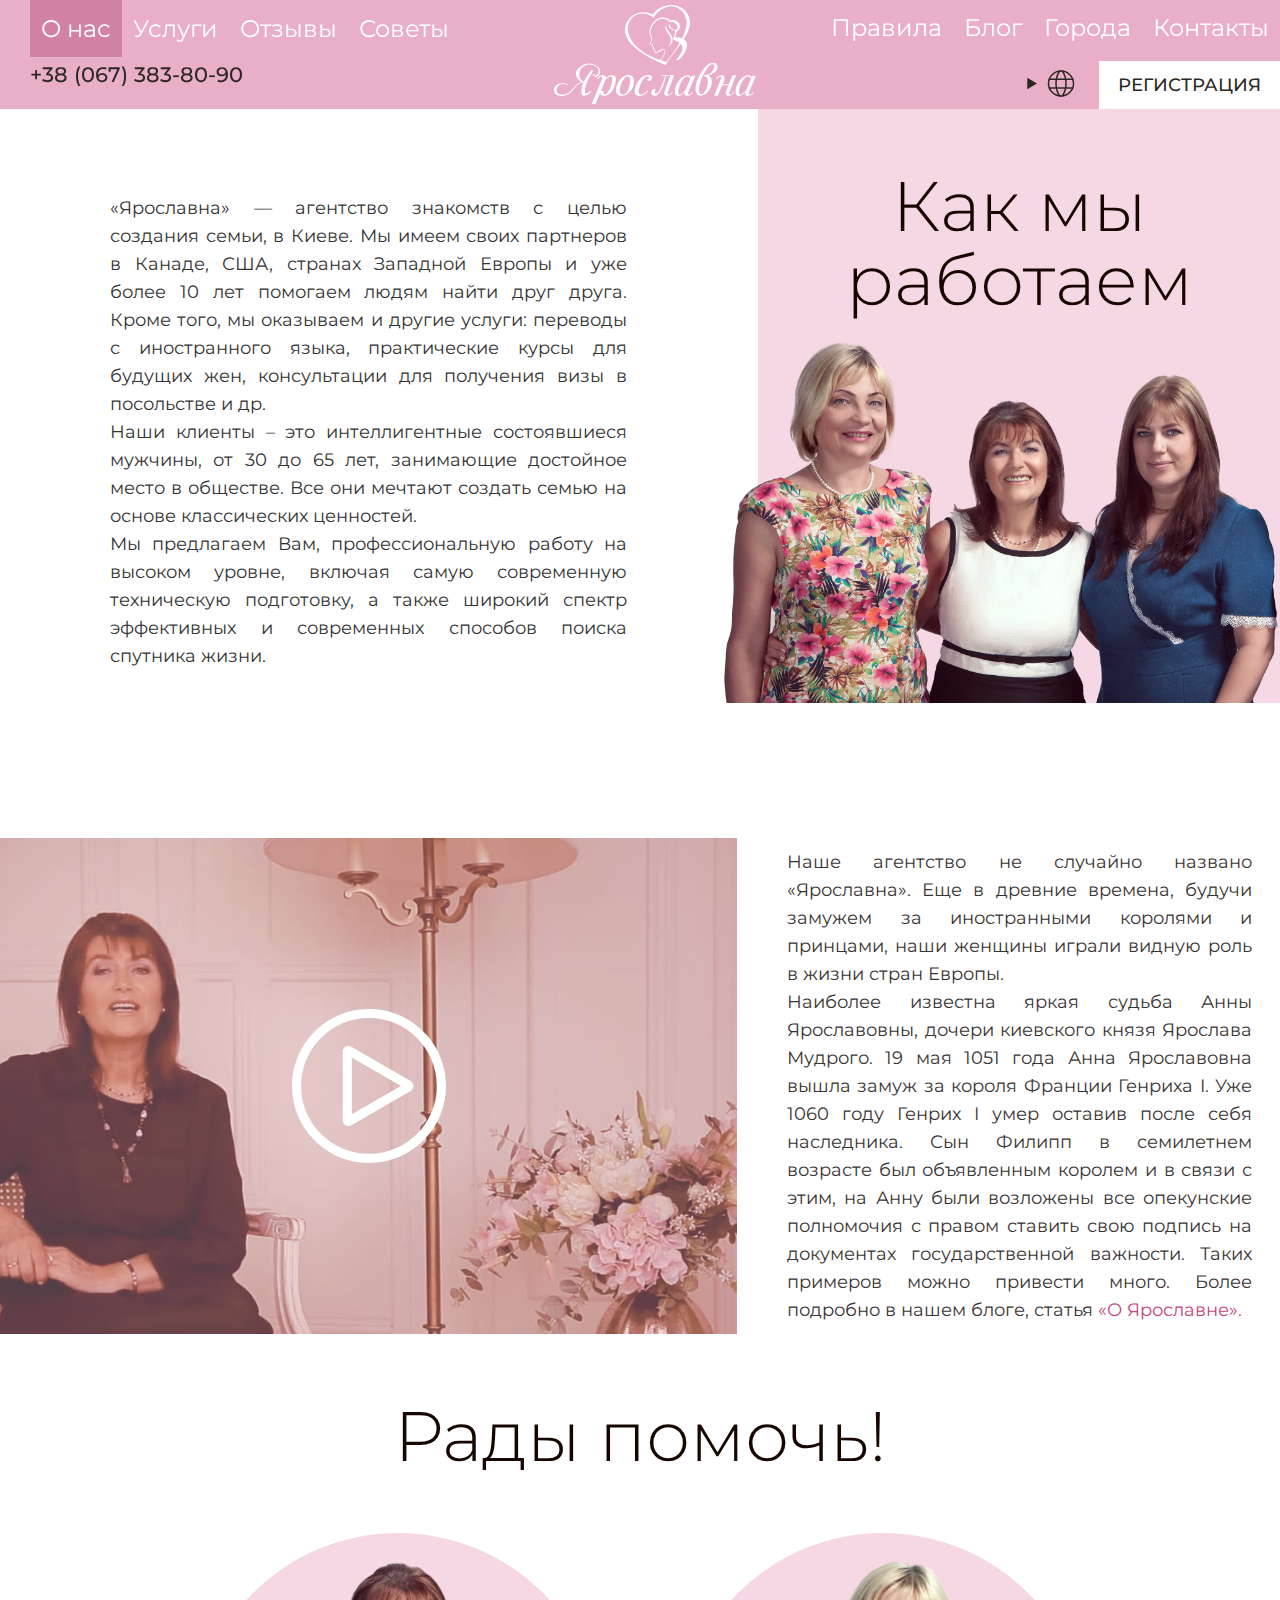
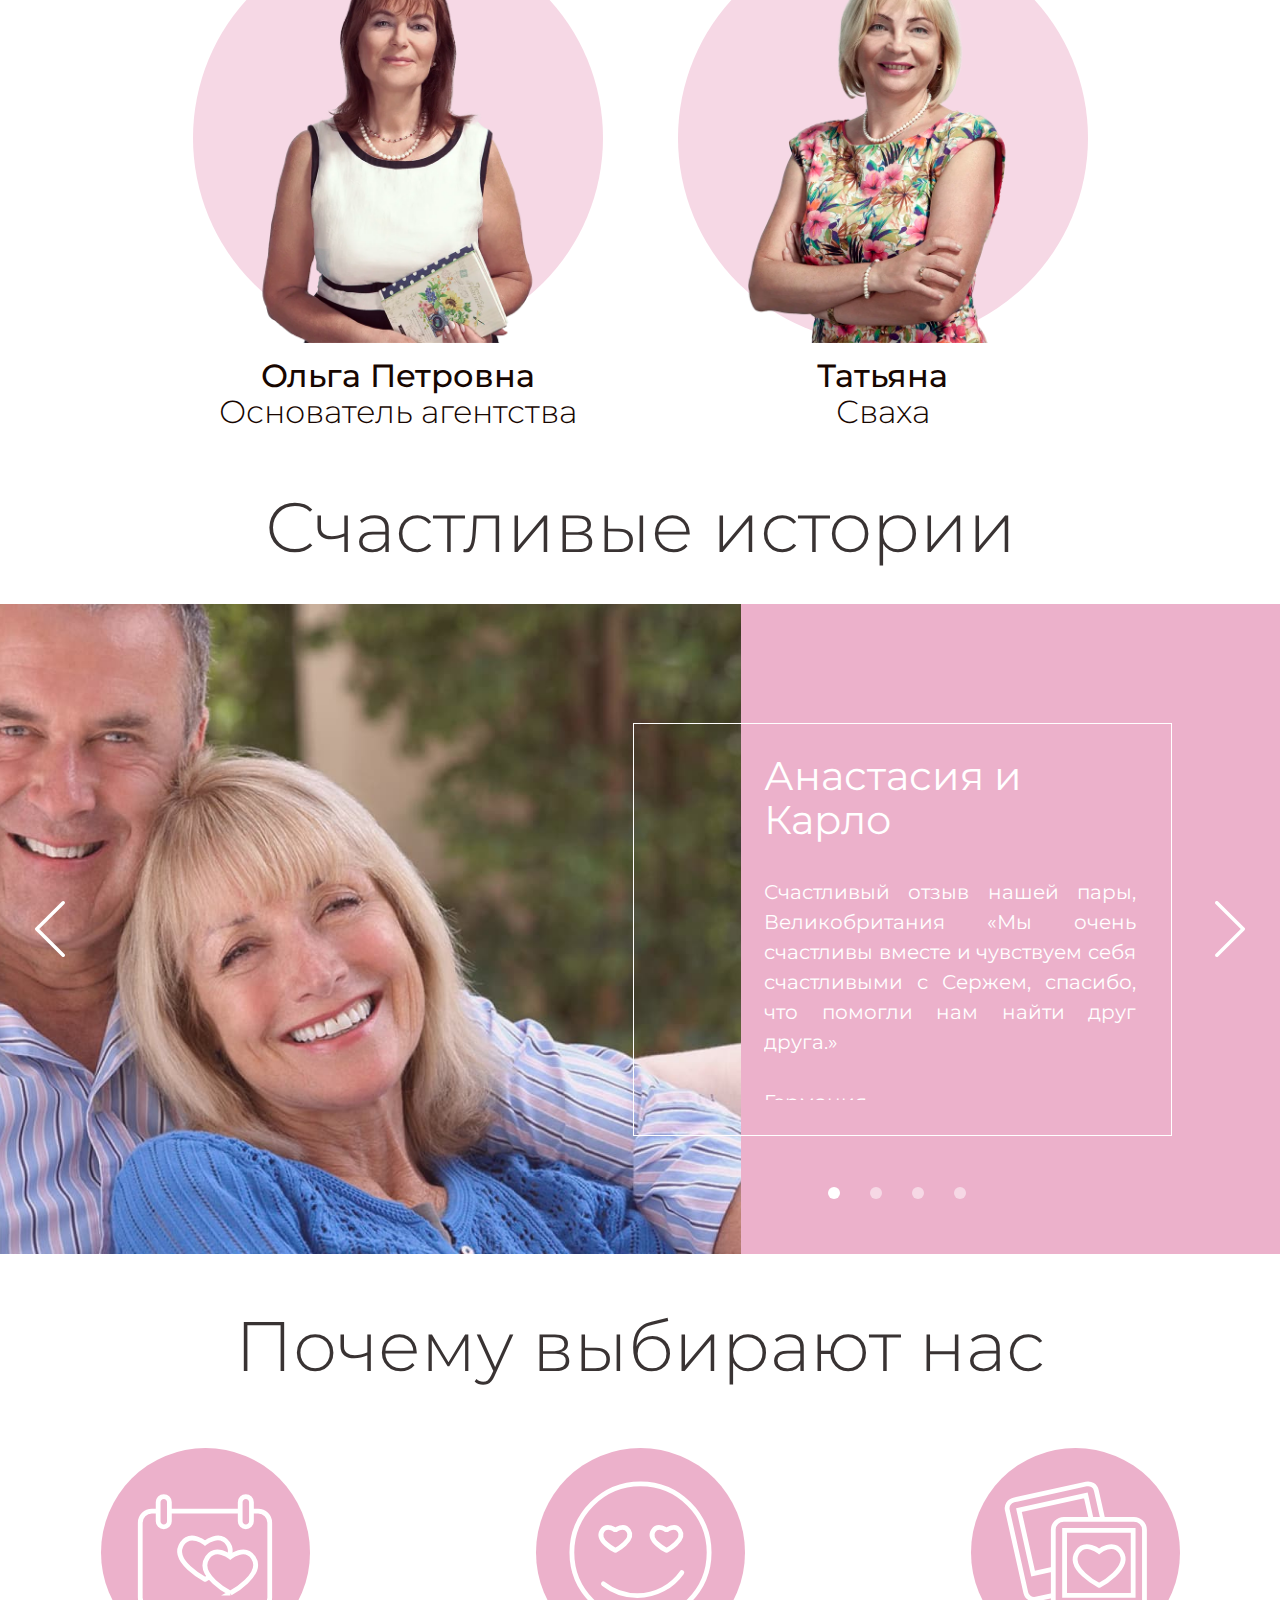
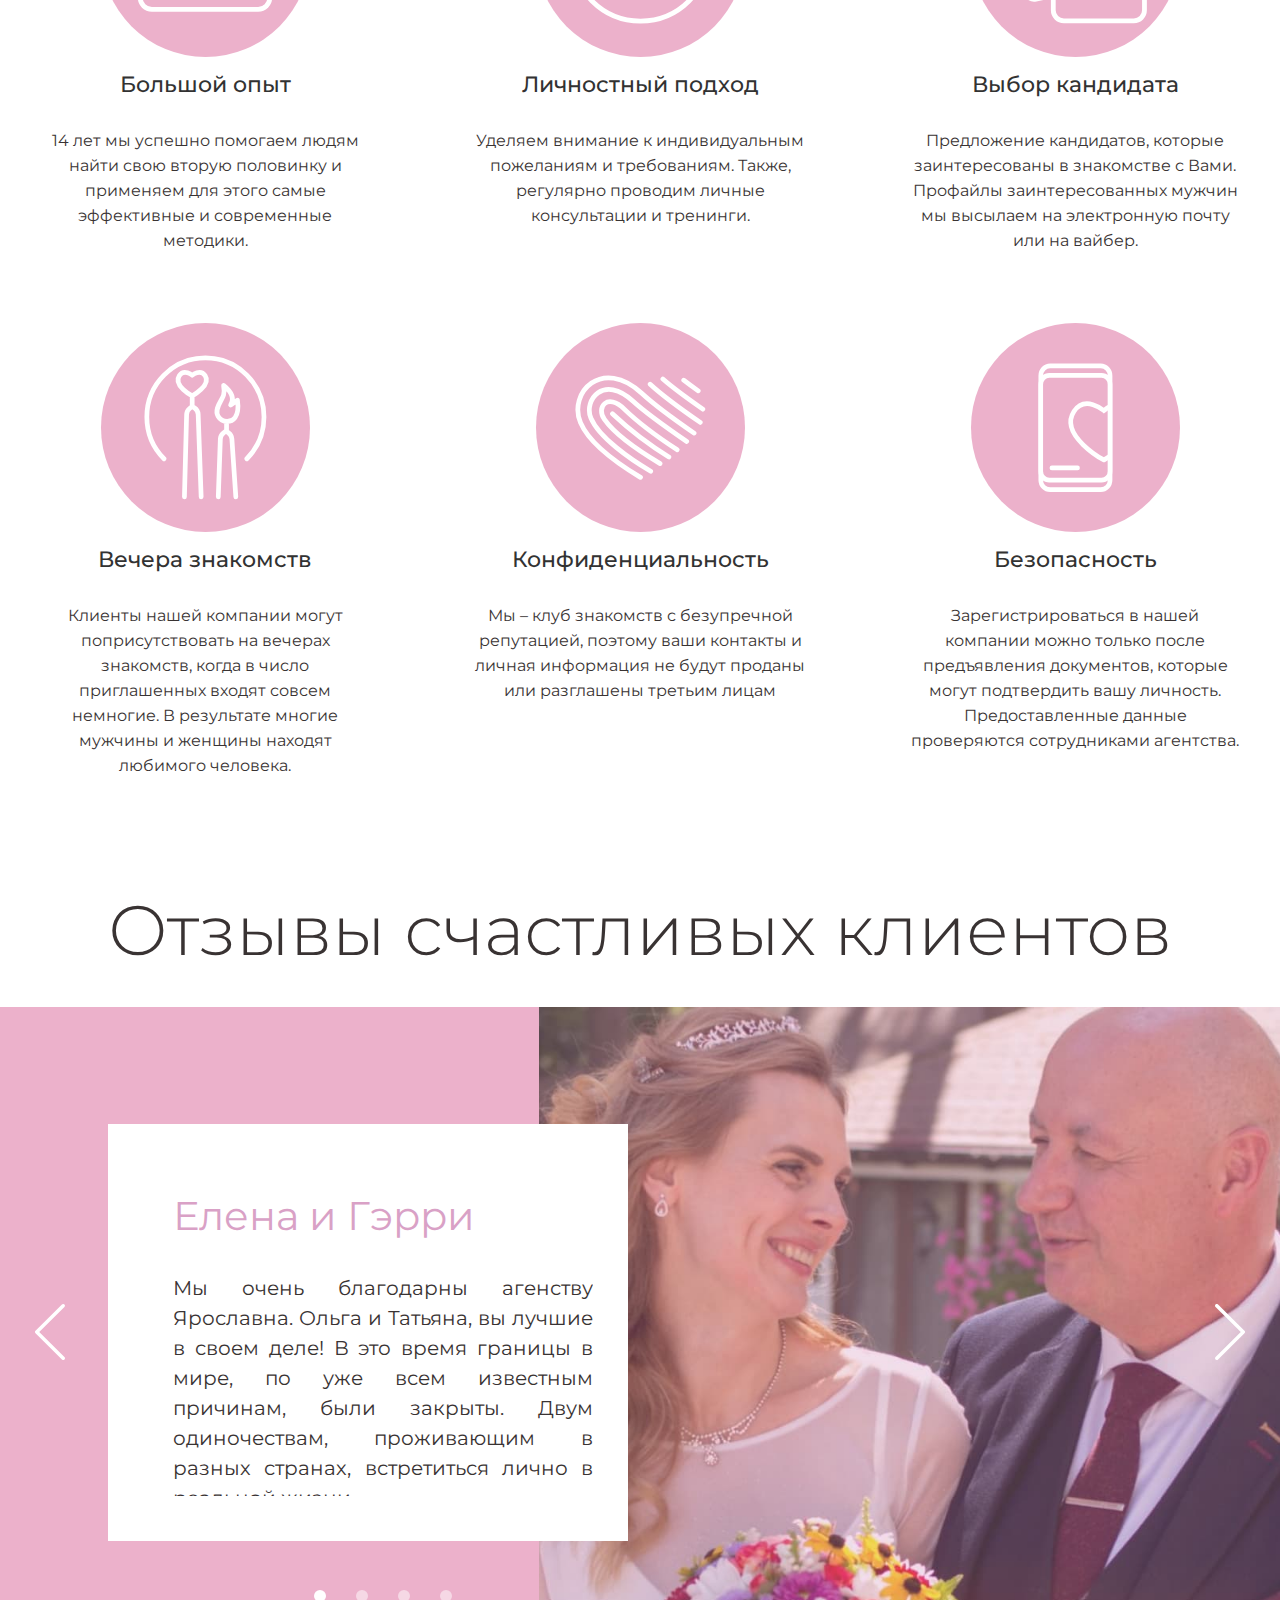
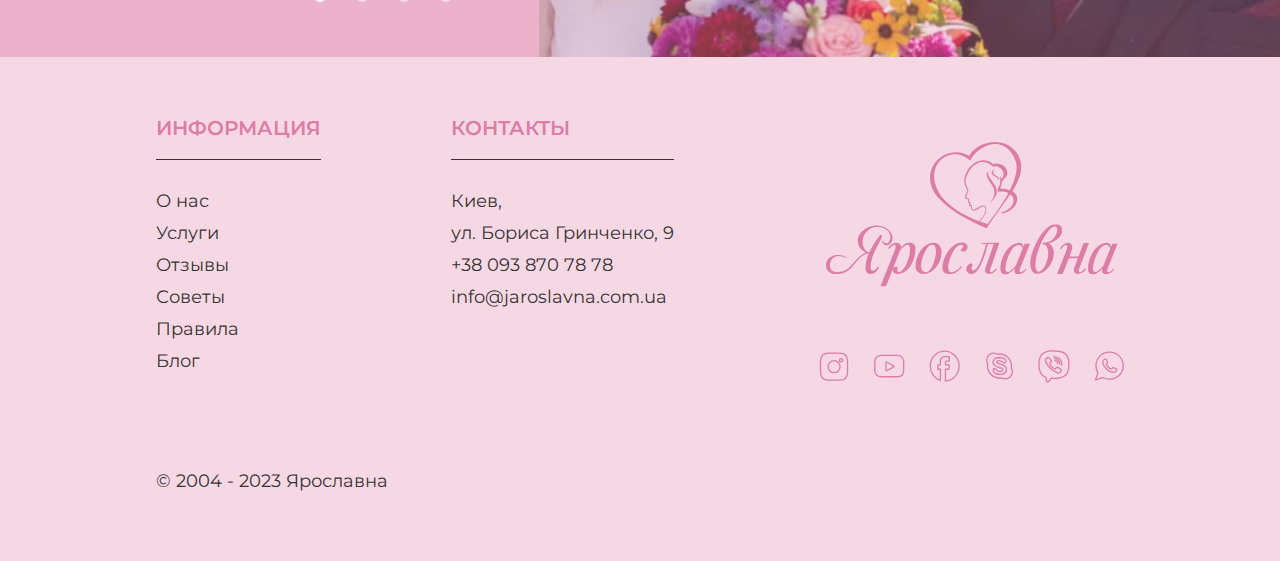
